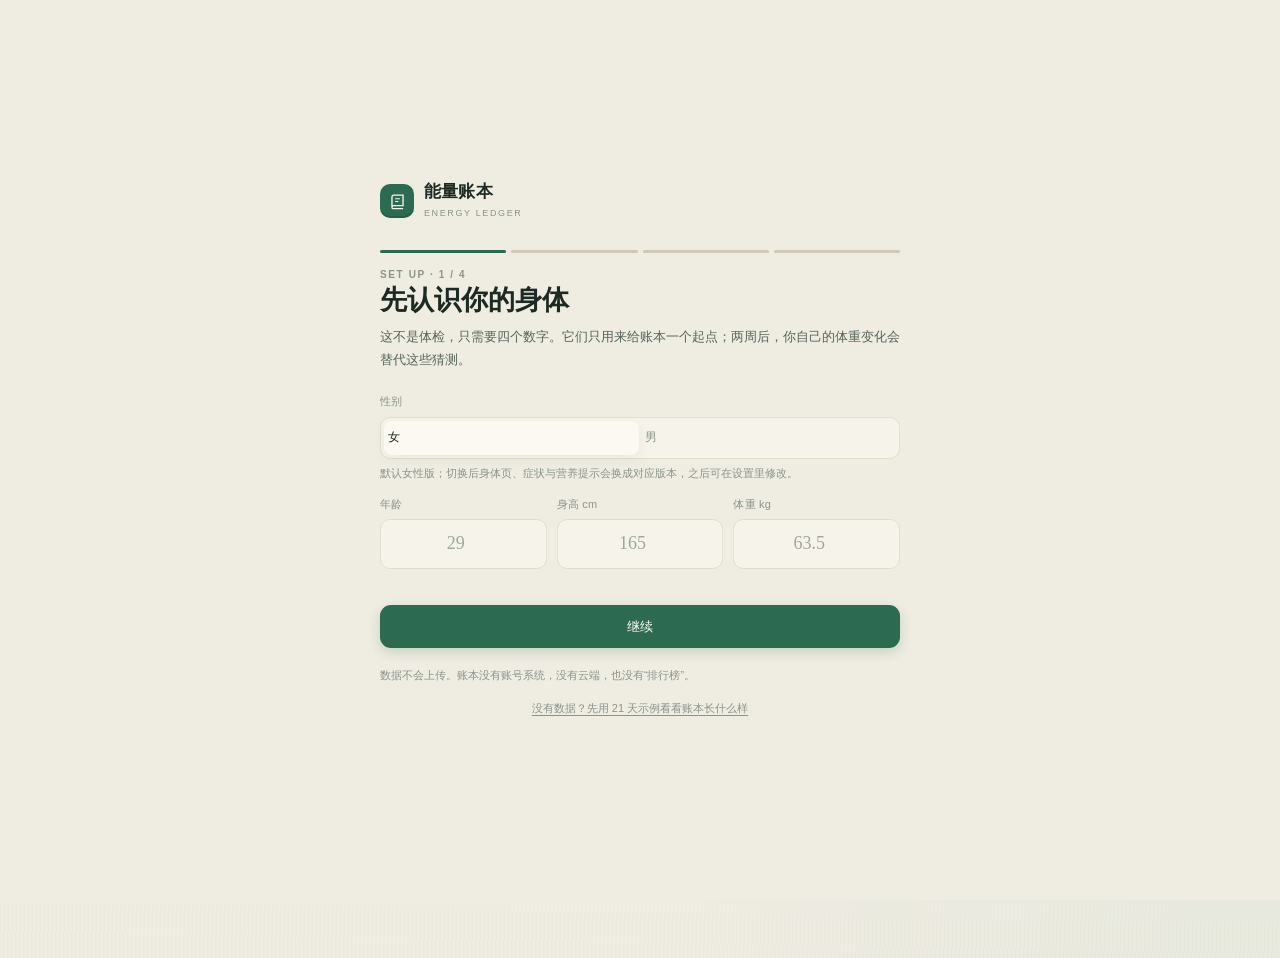
==== energy-ledger-standalone.html @ 2536cfae "Energy Ledger v5.0.3: multi-file deploy with offline SW, precached skin packs" ====
﻿<!DOCTYPE html>
<html lang="zh-CN" data-theme="auto">
<head>
<meta charset="UTF-8">
<meta name="ledger-mode" content="static">
<meta name="ledger-standalone" content="1">
<meta name="viewport" content="width=device-width, initial-scale=1, viewport-fit=cover, interactive-widget=resizes-content">
<meta name="theme-color" content="#EFECE2">
<meta name="description" content="能量账本：一本会自我校准的私人饮食账本。记录更少，知道更多。">
<title>能量账本 · 记录得更少，知道得更多</title>
<link rel="icon" href="data:image/svg+xml,%3Csvg xmlns='http://www.w3.org/2000/svg' viewBox='0 0 32 32'%3E%3Crect width='32' height='32' rx='8' fill='%232F6B4F'/%3E%3Cpath d='M11 8v13.2c0 .9.8 1.5 1.8 1.5H22' fill='none' stroke='%23EFECE2' stroke-width='2'/%3E%3Cpath d='M15 12h5' stroke='%23EFECE2' stroke-width='2'/%3E%3C/svg%3E" type="image/svg+xml">
<style>
/* 能量账本 · 视觉层
   设计语言：纸本账簿。暖纸底、墨绿字、细分割线、衬线数字。
   不追求“数据仪表盘”的科技感，而是让人愿意每天打开一次。 */

:root {
  --paper: #EFECE2;
  --paper-deep: #E7E3D7;
  --surface: #FBF9F2;
  --surface-2: #F4F1E7;
  --field: #F6F3EA;
  --ink: #1D2A23;
  --ink-2: #55645A;
  --ink-3: #8A948B;
  --line: #E2DDCE;
  --line-2: #CFC8B5;
  --green: #2C6B51;
  --green-deep: #204E3C;
  --green-soft: #E4EDE4;
  --green-line: #BCD3C2;
  --amber: #B1773B;
  --amber-soft: #F6EBDD;
  --red: #A64A3C;
  --red-soft: #F5E3DE;
  --shadow: 0 14px 40px rgba(35, 52, 42, .08);
  --rail: rgba(251, 249, 242, .55);
  --shadow-sm: 0 4px 14px rgba(35, 52, 42, .05);
  --serif: "Iowan Old Style", "Palatino Linotype", Palatino, Georgia, "Songti SC", "Noto Serif SC", serif;
  --sans: -apple-system, BlinkMacSystemFont, "Segoe UI", "PingFang SC", "Microsoft YaHei", "Hiragino Sans GB", sans-serif;
  --radius: 18px;
  --ease: cubic-bezier(.22, .61, .36, 1);
}

[data-theme="dark"] {
  --paper: #121714;
  --paper-deep: #0D1210;
  --surface: #191F1B;
  --surface-2: #202720;
  --field: #232A24;
  --ink: #ECE8DB;
  --ink-2: #A9B4A9;
  --ink-3: #78857C;
  --line: #2C352E;
  --line-2: #3B463D;
  --green: #7FB79A;
  --green-deep: #A6D2BA;
  --green-soft: #22322A;
  --green-line: #3C5B4A;
  --amber: #D6A36B;
  --amber-soft: #33291F;
  --red: #D98878;
  --red-soft: #35241F;
  --shadow: 0 18px 46px rgba(0, 0, 0, .34);
  --shadow-sm: 0 4px 14px rgba(0, 0, 0, .22);
  --rail: rgba(25, 31, 27, .55);
}

* { box-sizing: border-box; margin: 0; padding: 0; }
html { -webkit-text-size-adjust: 100%; }
body {
  min-height: 100vh;
  font-family: var(--sans);
  font-size: 14.5px;
  line-height: 1.62;
  color: var(--ink);
  background:
    radial-gradient(1100px 520px at 52% -8%, rgba(255, 253, 245, .9), transparent 70%),
    radial-gradient(900px 700px at 100% 100%, rgba(214, 226, 214, .35), transparent 65%),
    var(--paper);
  -webkit-font-smoothing: antialiased;
  text-rendering: optimizeLegibility;
}
[data-theme="dark"] body {
  background:
    radial-gradient(900px 500px at 50% -10%, rgba(58, 80, 66, .22), transparent 70%),
    radial-gradient(700px 600px at 100% 100%, rgba(40, 58, 47, .28), transparent 65%),
    var(--paper);
}

button, input, select, textarea { font: inherit; color: inherit; }
button { cursor: pointer; background: none; border: 0; text-align: inherit; }
a { color: inherit; }
img { display: block; max-width: 100%; }
::selection { background: var(--green-soft); }

.serif, .num, .balance-num, .stat-value, .big-num { font-family: var(--serif); font-variant-numeric: tabular-nums lining-nums; }

/* ---------- 布局 ---------- */
#app { min-height: 100vh; }
.app-shell { display: flex; justify-content: center; align-items: flex-start; min-height: 100vh; }

.rail {
  display: none;
  position: sticky; top: 0;
  width: 232px; height: 100vh; flex-shrink: 0;
  padding: 30px 22px 26px;
  border-right: 1px solid var(--line);
  background: var(--rail);
  backdrop-filter: blur(10px);
  flex-direction: column;
  z-index: 20;
}
[data-theme="dark"] .rail { background: var(--rail); }

.rail-brand { display: flex; align-items: center; gap: 11px; padding: 0 4px 26px; }
.mark {
  width: 34px; height: 34px; border-radius: 10px; flex-shrink: 0;
  background: var(--green); color: #F7F5EC;
  display: grid; place-items: center;
  box-shadow: inset 0 -2px 0 rgba(0, 0, 0, .12);
}
.mark svg { width: 19px; height: 19px; }
.brand-name { font-family: var(--serif); font-size: 17px; letter-spacing: .01em; font-weight: 600; line-height: 1.2; }
.brand-en { font-size: 9px; letter-spacing: .18em; color: var(--ink-3); margin-top: 3px; }

.rail-nav { display: flex; flex-direction: column; gap: 2px; }
.rail-nav button {
  display: flex; align-items: center; gap: 11px;
  padding: 11px 12px; border-radius: 11px;
  color: var(--ink-2); font-size: 14px;
  transition: background .18s, color .18s;
}
.rail-nav button:hover { background: var(--surface-2); color: var(--ink); }
.rail-nav button.on { background: var(--green-soft); color: var(--green-deep); font-weight: 600; }
.rail-nav .idx { font-family: var(--serif); font-size: 10.5px; color: var(--ink-3); width: 18px; }
.rail-nav button.on .idx { color: var(--green); }
.rail-nav button i { margin-left: auto; width: 5px; height: 5px; border-radius: 50%; background: var(--green); opacity: 0; }
.rail-nav button.on i { opacity: 1; }

.rail-foot { margin-top: auto; padding-top: 22px; }
.rail-streak {
  border: 1px solid var(--line); border-radius: 13px;
  padding: 13px 14px; background: var(--surface);
}
.rail-streak .k { font-size: 10px; letter-spacing: .12em; color: var(--ink-3); }
.rail-streak .v { font-family: var(--serif); font-size: 25px; line-height: 1.2; margin-top: 3px; color: var(--green-deep); }
.rail-streak .v small { font-family: var(--sans); font-size: 11px; color: var(--ink-3); font-weight: 400; }
.rail-note { font-size: 10.5px; color: var(--ink-3); line-height: 1.7; margin-top: 14px; padding: 0 4px; }

.app-main { width: 100%; max-width: 680px; padding: 0 0 90px; }

.mobile-top {
  position: sticky; top: 0; z-index: 30;
  display: flex; align-items: center; justify-content: space-between;
  padding: 14px 20px 10px;
  background: linear-gradient(to bottom, var(--paper) 62%, rgba(239, 236, 226, 0));
}
[data-theme="dark"] .mobile-top { background: linear-gradient(to bottom, var(--paper) 62%, rgba(18, 23, 20, 0)); }
.mobile-top .brand { display: flex; align-items: center; gap: 9px; }
.mobile-top .mark { width: 28px; height: 28px; border-radius: 8px; }
.mobile-top .brand-name { font-size: 15px; }
.mobile-top .date { font-size: 11.5px; color: var(--ink-3); text-align: right; line-height: 1.35; }
.mobile-top .date b { display: block; color: var(--ink-2); font-weight: 500; font-size: 12.5px; }

.page { padding: 2px 20px 10px; }
@media (min-width: 1024px) {
  .app-shell { justify-content: center; }
  .rail { display: flex; position: sticky; height: 100vh; }
  .app-main { padding-top: 30px; max-width: 720px; }
  .mobile-top { display: none; }
  .page { padding: 0 34px 30px; }
  .tabbar { display: none !important; }
  body { padding-bottom: 40px; }
}

/* ---------- 通用文字 ---------- */
.eyebrow { font-size: 10px; letter-spacing: .16em; text-transform: uppercase; color: var(--ink-3); font-weight: 600; }
.kicker { font-size: 11px; letter-spacing: .08em; color: var(--ink-3); }
.muted { color: var(--ink-2); }
.faint { color: var(--ink-3); }
.small { font-size: 12px; }
.tiny { font-size: 10.5px; }
.strong { font-weight: 600; }
.green { color: var(--green); }
.amber { color: var(--amber); }
.red { color: var(--red); }
.nowrap { white-space: nowrap; }
.line { height: 1px; background: var(--line); border: 0; }
.spacer { flex: 1; }
.row { display: flex; align-items: center; gap: 10px; }
.row-between { display: flex; align-items: center; justify-content: space-between; gap: 12px; }
.stack { display: flex; flex-direction: column; gap: 12px; }

h1.page-title { font-family: var(--serif); font-size: 30px; font-weight: 600; letter-spacing: -.01em; line-height: 1.25; }
.page-sub { font-size: 12.5px; color: var(--ink-3); margin-top: 5px; }
.page-head { display: flex; align-items: flex-end; justify-content: space-between; gap: 16px; margin: 8px 0 22px; }

/* ---------- 卡片与区块 ---------- */
.card {
  background: var(--surface);
  border: 1px solid var(--line);
  border-radius: var(--radius);
  padding: 20px 22px;
  box-shadow: var(--shadow-sm);
}
.card-flat { background: transparent; border: 1px solid var(--line); box-shadow: none; }
.card-tight { padding: 15px 18px; }
.section { margin-top: 24px; }
.section-head { display: flex; align-items: baseline; justify-content: space-between; gap: 12px; margin-bottom: 12px; }
.section-head h2 { font-family: var(--serif); font-size: 17px; font-weight: 600; letter-spacing: .01em; }
.section-head .act { font-size: 12px; color: var(--green); cursor: pointer; white-space: nowrap; }
.section-head .act:hover { text-decoration: underline; text-underline-offset: 3px; }

/* ---------- 首页：余额 ---------- */
.hero {
  position: relative;
  background: var(--surface);
  border: 1px solid var(--line);
  border-radius: 22px;
  padding: 24px 24px 20px;
  box-shadow: var(--shadow);
  overflow: hidden;
}
.hero::before {
  content: "";
  position: absolute; inset: 0;
  background:
    repeating-linear-gradient(to bottom, transparent 0 47px, var(--line) 47px 48px);
  opacity: .28; pointer-events: none;
}
.hero::after {
  content: "";
  position: absolute; left: 0; top: 0; bottom: 0; width: 4px;
  background: linear-gradient(var(--green), var(--green-line));
}
.hero > * { position: relative; }
.hero-top { display: flex; align-items: center; justify-content: space-between; gap: 12px; }
.hero-date { font-family: var(--serif); font-size: 14px; color: var(--ink-2); }
.hero-date b { font-weight: 600; color: var(--ink); }
.hero-streak {
  display: inline-flex; align-items: center; gap: 6px;
  font-size: 11px; color: var(--green-deep);
  background: var(--green-soft); border: 1px solid var(--green-line);
  padding: 4px 10px; border-radius: 20px; white-space: nowrap;
}
.hero-streak svg { width: 12px; height: 12px; }

.balance { margin-top: 16px; display: flex; align-items: baseline; gap: 8px; }
.balance-num { font-size: 64px; font-weight: 500; line-height: .98; letter-spacing: -.035em; color: var(--ink); }
.balance-num.neg { color: var(--red); }
.balance-unit { font-size: 13px; color: var(--ink-3); letter-spacing: .04em; }
.bal-cap { margin-top: 8px; font-size: 12.5px; color: var(--ink-2); }
.bal-cap b { color: var(--ink); font-weight: 600; }
.bal-cap .range { color: var(--ink-3); }

.meter { margin: 18px 0 0; height: 10px; border-radius: 6px; background: var(--surface-2); position: relative; overflow: visible; }
.meter-band {
  position: absolute; top: 0; bottom: 0; border-radius: 6px;
  background: repeating-linear-gradient(135deg, var(--line-2) 0 3px, transparent 3px 7px);
  opacity: .55;
}
.meter-fill {
  position: absolute; left: 0; top: 0; bottom: 0; border-radius: 6px;
  background: var(--green); transition: width .7s var(--ease);
}
.meter-fill.warn { background: linear-gradient(90deg, var(--amber), var(--red)); }
.meter-tick { position: absolute; top: -5px; bottom: -5px; width: 1.5px; background: var(--ink-3); opacity: .8; }
.meter-legend { display: flex; justify-content: space-between; margin-top: 7px; font-size: 10px; color: var(--ink-3); }

.hero-stats { display: flex; gap: 0; margin-top: 18px; border-top: 1px solid var(--line); padding-top: 14px; }
.hs-item { flex: 1; }
.hs-item + .hs-item { border-left: 1px solid var(--line); padding-left: 15px; }
.hs-item .n { font-family: var(--serif); font-size: 20px; line-height: 1.2; }
.hs-item .n small { font-family: var(--sans); font-size: 10px; color: var(--ink-3); margin-left: 2px; }
.hs-item .l { font-size: 10.5px; color: var(--ink-3); margin-top: 2px; }
.hs-item .n.amber { color: var(--amber); }
.hs-item .n.green { color: var(--green); }

.hero-note {
  margin-top: 14px; font-size: 10.5px; color: var(--ink-3); line-height: 1.7;
  display: flex; align-items: flex-start; gap: 7px;
}
.hero-note svg { width: 12px; height: 12px; flex-shrink: 0; margin-top: 2px; }

/* ---------- 宏量 ---------- */
.macro-card { padding: 16px 22px; }
.macro-grid { display: grid; grid-template-columns: repeat(3, 1fr); gap: 0; }
.macro { padding-right: 14px; }
.macro + .macro { border-left: 1px solid var(--line); padding-left: 16px; }
.macro .top { display: flex; align-items: baseline; justify-content: space-between; }
.macro .name { font-size: 11px; color: var(--ink-3); }
.macro .val { font-family: var(--serif); font-size: 17px; }
.macro .val small { font-family: var(--sans); font-size: 10px; color: var(--ink-3); }
.macro-bar { height: 3px; background: var(--surface-2); border-radius: 2px; margin-top: 8px; overflow: hidden; }
.macro-bar span { display: block; height: 100%; border-radius: 2px; background: var(--green); transition: width .6s var(--ease); }
.macro-bar span.amber { background: var(--amber); }
.macro-bar span.blue { background: #5C8398; }

/* ---------- 代谢校准 ---------- */
.calib { display: flex; align-items: flex-start; gap: 18px; }
.calib-left { flex: 1; min-width: 0; }
.calib-val { font-family: var(--serif); font-size: 26px; line-height: 1.15; }
.calib-val small { font-size: 11px; color: var(--ink-3); font-family: var(--sans); letter-spacing: .02em; }
.calib-sub { font-size: 11.5px; color: var(--ink-3); margin-top: 4px; }
.calib-bar { height: 4px; background: var(--surface-2); border-radius: 3px; margin-top: 12px; overflow: hidden; }
.calib-bar span { display: block; height: 100%; background: linear-gradient(90deg, var(--green-line), var(--green)); border-radius: 3px; transition: width .8s var(--ease); }
.calib-right { width: 88px; flex-shrink: 0; text-align: right; }
.calib-ring { width: 78px; height: 78px; margin-left: auto; }
.calib-pct { font-family: var(--serif); font-size: 15px; margin-top: -54px; text-align: center; }
.calib-pct small { font-size: 9px; display: block; color: var(--ink-3); font-family: var(--sans); }

/* ---------- 下一餐 ---------- */
.next-head { display: flex; align-items: flex-start; justify-content: space-between; gap: 12px; }
.next-badge { font-size: 10px; letter-spacing: .1em; color: var(--green); background: var(--green-soft); border: 1px solid var(--green-line); border-radius: 20px; padding: 3px 9px; white-space: nowrap; }
.next-list { margin-top: 14px; }
.nb-row { display: flex; align-items: baseline; gap: 8px; padding: 9px 0; border-bottom: 1px dotted var(--line-2); }
.nb-row:last-child { border-bottom: 0; }
.nb-name { font-size: 13.5px; }
.nb-cat { font-size: 9.5px; color: var(--ink-3); border: 1px solid var(--line); border-radius: 4px; padding: 1px 4px; }
.nb-dots { flex: 1; border-bottom: 1px dotted var(--line-2); transform: translateY(-4px); min-width: 12px; }
.nb-grams { font-size: 11.5px; color: var(--ink-2); font-variant-numeric: tabular-nums; }
.nb-kcal { font-family: var(--serif); font-size: 14px; width: 62px; text-align: right; }
.nb-total { display: flex; align-items: baseline; justify-content: space-between; margin-top: 12px; padding-top: 11px; border-top: 1px solid var(--line); }
.nb-total .k { font-size: 11.5px; color: var(--ink-3); }
.nb-total .v { font-family: var(--serif); font-size: 20px; }
.next-actions { display: flex; gap: 9px; margin-top: 15px; }

/* ---------- 今日流水 ---------- */
.timeline { margin-top: 4px; }
.tl-row { display: flex; align-items: center; gap: 12px; padding: 11px 0; border-bottom: 1px solid var(--line); }
.tl-row:last-child { border-bottom: 0; padding-bottom: 2px; }
.tl-time { font-family: var(--serif); font-size: 11.5px; color: var(--ink-3); width: 46px; flex-shrink: 0; }
.tl-dot { width: 7px; height: 7px; border-radius: 50%; background: var(--green); flex-shrink: 0; }
.tl-dot.empty { background: transparent; border: 1px solid var(--line-2); }
.tl-main { flex: 1; min-width: 0; }
.tl-main .t { font-size: 13px; }
.tl-main .s { font-size: 10.5px; color: var(--ink-3); margin-top: 1px; }
.tl-kcal { font-family: var(--serif); font-size: 15px; white-space: nowrap; }
.tl-kcal.faint { font-family: var(--sans); font-size: 11px; }
.stamp { font-size: 9px; color: var(--green); border: 1px solid var(--green-line); border-radius: 4px; padding: 1px 5px; transform: rotate(-2deg); letter-spacing: .05em; }

/* ---------- 账本 ---------- */
.day-nav { display: flex; align-items: center; justify-content: space-between; gap: 10px; }
.day-nav .center { text-align: center; }
.day-nav .d { font-family: var(--serif); font-size: 22px; line-height: 1.2; }
.day-nav .s { font-size: 11px; color: var(--ink-3); margin-top: 2px; }
.arrow-btn { width: 36px; height: 36px; border-radius: 50%; border: 1px solid var(--line); display: grid; place-items: center; color: var(--ink-2); background: var(--surface); transition: .18s; }
.arrow-btn:hover { border-color: var(--line-2); background: var(--surface-2); color: var(--ink); }
.arrow-btn:disabled { opacity: .35; cursor: default; }
.arrow-btn svg { width: 15px; height: 15px; }

.day-summary { display: flex; gap: 0; margin-top: 18px; padding-top: 16px; border-top: 1px solid var(--line); }
.ds-item { flex: 1; }
.ds-item + .ds-item { border-left: 1px solid var(--line); padding-left: 16px; }
.ds-item .v { font-family: var(--serif); font-size: 21px; line-height: 1.2; }
.ds-item .v small { font-size: 10px; font-family: var(--sans); color: var(--ink-3); }
.ds-item .k { font-size: 10.5px; color: var(--ink-3); }

.heat-strip { display: flex; gap: 5px; margin-top: 16px; }
.heat-cell { flex: 1; min-width: 0; text-align: center; }
.heat-cell .sq { height: 26px; border-radius: 5px; background: var(--surface-2); border: 1px solid transparent; position: relative; overflow: hidden; }
.heat-cell .sq span { position: absolute; left: 0; right: 0; bottom: 0; background: var(--green-line); }
.heat-cell .sq.over span { background: var(--amber); }
.heat-cell .sq.today { border-color: var(--green); }
.heat-cell .lb { font-size: 8.5px; color: var(--ink-3); margin-top: 3px; }

.ledger-tools { display: flex; gap: 8px; flex-wrap: wrap; margin-top: 16px; }
.tool-btn { display: inline-flex; align-items: center; gap: 6px; font-size: 11.5px; color: var(--ink-2); border: 1px solid var(--line); border-radius: 20px; padding: 6px 12px; background: var(--surface); transition: .16s; }
.tool-btn:hover { border-color: var(--line-2); color: var(--ink); background: var(--surface-2); }
.tool-btn svg { width: 13px; height: 13px; }

.meal-block { margin-top: 18px; }
.meal-head { display: flex; align-items: center; gap: 9px; padding-bottom: 8px; border-bottom: 1px solid var(--line); }
.meal-head .name { font-family: var(--serif); font-size: 15px; }
.meal-head .k { font-size: 10.5px; color: var(--ink-3); }
.meal-head .kcal { font-family: var(--serif); font-size: 15px; margin-left: auto; }
.meal-head .add { width: 24px; height: 24px; border-radius: 50%; border: 1px solid var(--line); display: grid; place-items: center; color: var(--ink-2); flex-shrink: 0; }
.meal-head .add:hover { background: var(--green-soft); color: var(--green); border-color: var(--green-line); }
.meal-head .add svg { width: 12px; height: 12px; }
.meal-head .repeat {
  height: 26px; padding: 0 8px; border-radius: 13px; border: 1px solid var(--line);
  font-size: 10.5px; color: var(--ink-2); background: var(--surface-2); flex-shrink: 0;
}
.meal-head .repeat:hover { color: var(--green); border-color: var(--green-line); background: var(--green-soft); }
.entry { display: flex; align-items: center; gap: 8px; padding: 9px 0 9px 2px; border-bottom: 1px dotted var(--line); font-size: 13px; }
.entry:last-child { border-bottom: 0; }
.entry .n { flex-shrink: 0; max-width: 58%; }
.entry .badge { flex-shrink: 0; }
.entry .p { font-size: 10px; color: var(--ink-3); flex-shrink: 0; }
.entry .dots { flex: 1; border-bottom: 1px dotted var(--line-2); transform: translateY(-4px); min-width: 8px; }
.entry .k { font-family: var(--serif); font-size: 14px; flex-shrink: 0; }
.entry .more { color: var(--ink-3); width: 18px; display: grid; place-items: center; flex-shrink: 0; }
.entry .more svg { width: 12px; height: 12px; }
.empty-meal { padding: 12px 2px; font-size: 11.5px; color: var(--ink-3); border-bottom: 1px dotted var(--line); }
.empty-meal:last-child { border-bottom: 0; }

.entry-actions { display: flex; gap: 6px; }
.icon-mini { width: 26px; height: 26px; border-radius: 7px; display: grid; place-items: center; color: var(--ink-3); border: 1px solid transparent; }
.icon-mini:hover { background: var(--surface-2); color: var(--ink); border-color: var(--line); }
.icon-mini.danger:hover { color: var(--red); background: var(--red-soft); border-color: transparent; }
.icon-mini svg { width: 13px; height: 13px; }

.badge { font-size: 9px; line-height: 1.6; padding: 0 4px; border-radius: 3px; border: 1px solid var(--line); color: var(--ink-3); white-space: nowrap; }
.badge.high { color: var(--green); border-color: var(--green-line); background: var(--green-soft); }
.badge.med { color: var(--amber); border-color: #E3CBAF; background: var(--amber-soft); }
.badge.low { color: var(--red); border-color: #DDBDB5; background: var(--red-soft); }

.day-note { margin-top: 16px; display: flex; align-items: center; justify-content: space-between; gap: 12px; font-size: 11.5px; color: var(--ink-3); }
.balance-line { display: flex; align-items: baseline; justify-content: space-between; margin-top: 14px; padding-top: 12px; border-top: 1px solid var(--line); }
.balance-line .k { font-size: 11.5px; color: var(--ink-3); }
.balance-line .v { font-family: var(--serif); font-size: 18px; }

/* ---------- 趋势 ---------- */
.range-tabs { display: inline-flex; padding: 3px; background: var(--surface-2); border-radius: 10px; border: 1px solid var(--line); }
.range-tabs button { font-size: 11.5px; padding: 5px 12px; border-radius: 8px; color: var(--ink-3); }
.range-tabs button.on { background: var(--surface); color: var(--ink); box-shadow: var(--shadow-sm); font-weight: 500; }

.chart-card { padding: 18px 18px 10px; }
.chart-head { display: flex; align-items: flex-start; justify-content: space-between; gap: 10px; margin-bottom: 6px; }
.chart-title { font-family: var(--serif); font-size: 16px; }
.chart-sub { font-size: 10.5px; color: var(--ink-3); margin-top: 3px; }
.chart-legend { display: flex; flex-wrap: wrap; gap: 12px; font-size: 10px; color: var(--ink-3); padding: 2px 2px 8px; }
.legend-item { display: inline-flex; align-items: center; gap: 5px; }
.legend-swatch { width: 13px; height: 3px; border-radius: 2px; }
.legend-swatch.line { background: var(--green); }
.legend-swatch.bar { background: var(--green-line); }
.legend-swatch.dash { background: repeating-linear-gradient(90deg, var(--amber) 0 3px, transparent 3px 6px); }
.chart-wrap { width: 100%; position: relative; }
.chart-wrap svg { width: 100%; height: auto; display: block; overflow: visible; }
.chart-empty { padding: 36px 10px; text-align: center; color: var(--ink-3); font-size: 12px; }

.forecast { display: flex; gap: 18px; margin-top: 6px; padding: 14px 2px 4px; border-top: 1px solid var(--line); }
.fc-item { flex: 1; }
.fc-item .k { font-size: 10px; color: var(--ink-3); letter-spacing: .04em; }
.fc-item .v { font-family: var(--serif); font-size: 19px; line-height: 1.25; margin-top: 2px; }
.fc-item .v small { font-family: var(--sans); font-size: 10px; color: var(--ink-3); }
.fc-item + .fc-item { border-left: 1px solid var(--line); padding-left: 16px; }

.stat-tiles { display: grid; grid-template-columns: repeat(3, 1fr); border: 1px solid var(--line); border-radius: 13px; overflow: hidden; margin-bottom: 18px; background: var(--surface); }
.stat-tile { padding: 14px 14px 12px; }
.stat-tile + .stat-tile { border-left: 1px solid var(--line); }
.stat-tile .v { font-family: var(--serif); font-size: 22px; line-height: 1.2; }
.stat-tile .v small { font-size: 9.5px; font-family: var(--sans); color: var(--ink-3); }
.stat-tile .k { font-size: 10px; color: var(--ink-3); margin-top: 3px; }

.narrative p { font-size: 13px; line-height: 1.85; color: var(--ink-2); margin-bottom: 11px; }
.narrative p:last-child { margin-bottom: 0; }
.narrative b { color: var(--ink); font-weight: 600; }
.review-sign { margin-top: 14px; padding-top: 12px; border-top: 1px dashed var(--line-2); display: flex; align-items: center; justify-content: space-between; font-size: 10px; color: var(--ink-3); }
.review-sign .seal { font-family: var(--serif); color: var(--green); border: 1px solid var(--green-line); border-radius: 3px; padding: 2px 7px; transform: rotate(-2deg); letter-spacing: .1em; }

.pattern-list { display: flex; flex-direction: column; gap: 12px; }
.pattern-row .top { display: flex; align-items: baseline; justify-content: space-between; font-size: 12px; }
.pattern-row .top .v { font-family: var(--serif); font-size: 13px; color: var(--ink-2); }
.pattern-track { height: 6px; border-radius: 3px; background: var(--surface-2); margin-top: 5px; display: flex; overflow: hidden; }
.pattern-track span { display: block; height: 100%; }
.pattern-track .a { background: var(--green); }
.pattern-track .b { background: var(--green-line); }

.idea { padding: 14px 16px; border: 1px dashed var(--line-2); border-radius: 12px; background: var(--surface-2); font-size: 12px; line-height: 1.8; color: var(--ink-2); }
.idea b { color: var(--ink); }

/* ---------- 设置 ---------- */
.setting-group { background: var(--surface); border: 1px solid var(--line); border-radius: 16px; overflow: hidden; margin-top: 18px; }
.setting-group .gh { padding: 15px 18px 12px; border-bottom: 1px solid var(--line); }
.setting-group .gh .t { font-family: var(--serif); font-size: 15px; }
.setting-group .gh .s { font-size: 10.5px; color: var(--ink-3); margin-top: 2px; }
.setting-row { display: flex; align-items: center; justify-content: space-between; gap: 14px; padding: 14px 18px; border-bottom: 1px solid var(--line); }
.setting-row:last-child { border-bottom: 0; }
.setting-row .l .t { font-size: 13px; }
.setting-row .l .s { font-size: 10.5px; color: var(--ink-3); margin-top: 2px; line-height: 1.6; }
.setting-row .r { display: flex; align-items: center; gap: 8px; color: var(--ink-2); font-size: 12px; flex-shrink: 0; }
.setting-row .r svg { width: 13px; height: 13px; }
.setting-row.danger .l .t { color: var(--red); }

.profile-brief { display: flex; align-items: center; gap: 16px; }
.avatar { width: 52px; height: 52px; border-radius: 50%; display: grid; place-items: center; background: var(--green-soft); color: var(--green-deep); border: 1px solid var(--green-line); font-family: var(--serif); font-size: 19px; flex-shrink: 0; }
.profile-brief .name { font-family: var(--serif); font-size: 18px; }
.profile-brief .meta { font-size: 11.5px; color: var(--ink-3); margin-top: 3px; }

.engine-bars { margin-top: 12px; display: flex; flex-direction: column; gap: 10px; }
.engine-bar .top { display: flex; justify-content: space-between; font-size: 11px; color: var(--ink-2); }
.engine-bar .top b { font-family: var(--serif); font-size: 13px; color: var(--ink); }
.engine-track { height: 7px; background: var(--surface-2); border-radius: 4px; margin-top: 4px; position: relative; overflow: hidden; }
.engine-track span { position: absolute; top: 0; bottom: 0; border-radius: 4px; }
.engine-track .prior { background: var(--line-2); }
.engine-track .final { background: var(--green); }
.engine-track .obs { background: var(--amber); }

/* ---------- 按钮 ---------- */
.btn { display: inline-flex; align-items: center; justify-content: center; gap: 7px; border-radius: 11px; padding: 11px 18px; font-size: 13px; font-weight: 500; transition: transform .15s, background .18s, color .18s, border-color .18s; }
.btn:active { transform: scale(.985); }
.btn svg { width: 14px; height: 14px; }
.btn-primary { background: var(--green); color: #FBFAF1; box-shadow: 0 4px 12px rgba(44, 107, 81, .2); }
.btn-primary:hover { background: var(--green-deep); }
.btn-ghost { border: 1px solid var(--line-2); color: var(--ink-2); background: var(--surface); }
.btn-ghost:hover { background: var(--surface-2); color: var(--ink); }
.btn-quiet { color: var(--ink-3); padding: 8px 10px; }
.btn-quiet:hover { color: var(--ink); background: var(--surface-2); }
.btn-danger { background: var(--red-soft); color: var(--red); border: 1px solid transparent; }
.btn-block { width: 100%; }
.btn-sm { padding: 7px 12px; font-size: 12px; border-radius: 9px; }
.btn[disabled] { opacity: .45; cursor: not-allowed; }

/* ---------- 菜名估算 ---------- */
.dish-launch {
  width: 100%; display: flex; align-items: center; gap: 10px;
  margin: 8px 0 10px; padding: 10px 12px; text-align: left;
  border: 1px solid var(--green-line); background: var(--green-soft); border-radius: 12px;
}
.dl-ic {
  width: 30px; height: 30px; border-radius: 50%; flex-shrink: 0;
  background: var(--surface); color: var(--green-deep); display: grid; place-items: center;
}
.dl-ic svg { width: 15px; height: 15px; }
.dl-t { flex: 1; display: flex; flex-direction: column; gap: 2px; font-size: 11px; color: var(--ink-3); }
.dl-t b { font-size: 12.5px; color: var(--ink); }
.dl-a { font-size: 10.5px; color: var(--green); flex-shrink: 0; }

.dish-size-row { display: flex; align-items: center; gap: 10px; margin-top: 12px; flex-wrap: wrap; }
.dish-size-row .lbl { font-size: 11px; color: var(--ink-3); }
.dish-size-row .seg { flex: 0 0 auto; }
.dish-rice.on { border-color: var(--green); background: var(--green-soft); color: var(--green); }
.dish-rice:disabled { opacity: .55; }

.dish-result { border: 1px solid var(--line); border-radius: 14px; padding: 14px; background: var(--surface-2); }
.dr-head { display: flex; justify-content: space-between; gap: 10px; align-items: flex-start; }
.dr-name { font-family: var(--serif); font-size: 19px; line-height: 1.2; }
.dr-total { display: flex; align-items: baseline; gap: 6px; margin-top: 10px; }
.dr-total .big { font-family: var(--serif); font-size: 32px; color: var(--green-deep); line-height: 1; }
.dr-total .u { font-size: 11px; color: var(--ink-3); }
.dr-macros { font-size: 11px; color: var(--ink-2); margin-top: 3px; }
.dr-control {
  margin-top: 8px; padding: 7px 10px; border-radius: 8px;
  background: var(--amber-soft); color: var(--amber); font-size: 11px; line-height: 1.5;
}
.dish-pick-list { margin-top: 4px; border: 1px solid var(--line); border-radius: 12px; overflow: hidden; }
.dish-pick-row {
  width: 100%; display: flex; align-items: center; gap: 8px;
  padding: 9px 11px; background: var(--surface); border-bottom: 1px solid var(--line);
  text-align: left; font-size: 12px;
}
.dish-pick-row:last-child { border-bottom: 0; }
.dish-pick-row:hover { background: var(--surface-2); }
.dish-pick-row .n { flex: 1; min-width: 0; overflow: hidden; text-overflow: ellipsis; white-space: nowrap; }
.dish-pick-row .c { font-size: 9.5px; color: var(--ink-3); border: 1px solid var(--line); border-radius: 8px; padding: 1px 5px; flex-shrink: 0; }
.dish-pick-row .k { font-size: 10.5px; color: var(--ink-3); flex-shrink: 0; }
.dish-pick-row .a { font-size: 10px; color: var(--green); flex-shrink: 0; }
.dr-comps { margin-top: 10px; border-top: 1px dashed var(--line); padding-top: 5px; }
.dr-row { display: flex; align-items: center; gap: 10px; padding: 5px 0; font-size: 12px; border-bottom: 1px dotted var(--line); }
.dr-row:last-child { border-bottom: 0; }
.dr-row .n { flex: 1; }
.dr-row .g { color: var(--ink-2); min-width: 42px; text-align: right; }
.dr-row .k { color: var(--ink-3); min-width: 62px; text-align: right; }
.dr-note { margin-top: 10px; font-size: 11px; line-height: 1.6; color: var(--ink-3); background: var(--surface); border-radius: 8px; padding: 8px 10px; }
.entry-comps { margin-top: 8px; line-height: 1.7; }

/* ---------- 存储告警 ---------- */
.storage-banner {
  position: fixed; left: 50%; top: 10px; transform: translateX(-50%);
  z-index: 96; width: min(560px, calc(100% - 20px));
  display: flex; align-items: center; gap: 10px;
  padding: 9px 12px; border-radius: 10px;
  background: var(--red-soft); border: 1px solid rgba(160, 60, 45, .3);
  color: var(--red); font-size: 11.5px; line-height: 1.5;
  box-shadow: var(--shadow-sm);
}
.storage-banner span { flex: 1; }

/* ---------- 浮层 ---------- */
.sheet-wrap {
  position: fixed; inset: 0; z-index: 80;
  display: flex; align-items: flex-end; justify-content: center;
  background: rgba(19, 28, 23, .42);
  backdrop-filter: blur(3px);
  padding: 0;
  animation: fadein .18s ease;
}
.sheet {
  width: 100%; max-width: 580px; max-height: 91vh;
  background: var(--surface); border: 1px solid var(--line);
  border-radius: 22px 22px 0 0; box-shadow: 0 -20px 60px rgba(20, 30, 24, .22);
  display: flex; flex-direction: column;
  animation: sheetup .3s var(--ease);
}
@keyframes sheetup { from { transform: translateY(24px); opacity: .6; } to { transform: none; opacity: 1; } }
@keyframes fadein { from { opacity: 0; } to { opacity: 1; } }
.sheet-head { position: sticky; top: 0; z-index: 5; display: flex; align-items: center; justify-content: space-between; gap: 12px; padding: 17px 20px 13px; border-bottom: 1px solid var(--line); background: var(--surface); border-radius: 22px 22px 0 0; }
.sheet-head .t { font-family: var(--serif); font-size: 18px; }
.sheet-head .s { font-size: 10.5px; color: var(--ink-3); margin-top: 1px; }
.sheet-close { width: 32px; height: 32px; border-radius: 50%; display: grid; place-items: center; color: var(--ink-3); background: var(--surface-2); flex-shrink: 0; }
.sheet-close:hover { color: var(--ink); }
.sheet-close svg { width: 14px; height: 14px; }
.sheet-body { padding: 16px 20px 22px; overflow-y: auto; -webkit-overflow-scrolling: touch; flex: 1; min-height: 0; }
.sheet-foot { position: sticky; bottom: 0; padding: 12px 20px calc(14px + env(safe-area-inset-bottom)); border-top: 1px solid var(--line); background: var(--surface); display: flex; gap: 10px; }
.sheet-foot .btn-primary { flex: 1; }
@media (min-width: 720px) {
  .sheet-wrap { align-items: center; padding: 30px; }
  .sheet { border-radius: 20px; max-height: 86vh; animation: fadeup .24s var(--ease); }
  .sheet-head { border-radius: 20px 20px 0 0; }
  @keyframes fadeup { from { transform: translateY(10px); opacity: .5; } to { transform: none; opacity: 1; } }
}

/* ---------- 表单 ---------- */
.field { margin-bottom: 14px; }
.field label { display: block; font-size: 11px; color: var(--ink-3); margin-bottom: 6px; letter-spacing: .02em; }
.input, .select {
  width: 100%; background: var(--field); border: 1px solid var(--line);
  border-radius: 10px; padding: 10px 12px; font-size: 13.5px; outline: none;
  transition: border-color .16s, box-shadow .16s;
}
.input:focus, .select:focus { border-color: var(--green-line); box-shadow: 0 0 0 3px rgba(44, 107, 81, .1); }
.input::placeholder { color: var(--ink-3); opacity: .8; }
.input-num { font-family: var(--serif); font-size: 18px; text-align: center; padding: 9px 8px; }
.form-grid { display: grid; grid-template-columns: 1fr 1fr; gap: 12px; }
.form-grid-3 { display: grid; grid-template-columns: 1fr 1fr 1fr; gap: 10px; }
.select { appearance: none; background-image: linear-gradient(45deg, transparent 50%, var(--ink-3) 50%), linear-gradient(135deg, var(--ink-3) 50%, transparent 50%); background-position: calc(100% - 16px) 50%, calc(100% - 11px) 50%; background-size: 5px 5px; background-repeat: no-repeat; padding-right: 30px; }

.seg { display: flex; background: var(--field); border: 1px solid var(--line); border-radius: 10px; padding: 3px; gap: 2px; }
.seg button { flex: 1; padding: 7px 4px; border-radius: 8px; font-size: 12px; color: var(--ink-3); transition: .16s; white-space: nowrap; }
.seg button.on { background: var(--surface); color: var(--ink); box-shadow: var(--shadow-sm); font-weight: 500; }

.search-box { position: relative; }
.search-box svg { position: absolute; left: 12px; top: 50%; transform: translateY(-50%); width: 15px; height: 15px; color: var(--ink-3); }
.search-box .input { padding-left: 36px; }

/* ---------- 添加食物 ---------- */
.meal-seg { margin-bottom: 14px; }
.search-caption { display: flex; align-items: center; justify-content: space-between; margin: 14px 0 8px; }
.search-caption .k { font-size: 10px; letter-spacing: .1em; color: var(--ink-3); text-transform: uppercase; }
.chip-row { display: flex; flex-wrap: wrap; gap: 6px; }
.chip { font-size: 11.5px; border: 1px solid var(--line); border-radius: 20px; padding: 5px 10px; color: var(--ink-2); background: var(--surface); transition: .15s; }
.chip:hover { border-color: var(--green-line); color: var(--green); background: var(--green-soft); }
.chip .n { color: var(--ink-3); font-size: 10px; margin-left: 3px; }

.pick-list { margin-top: 10px; max-height: 300px; overflow-y: auto; border-top: 1px solid var(--line); }
.pick-row { display: flex; align-items: center; gap: 10px; padding: 10px 2px; border-bottom: 1px solid var(--line); cursor: pointer; transition: background .15s; }
.pick-row:hover { background: var(--surface-2); }
.pick-row .n { font-size: 13px; }
.pick-row .c { font-size: 9.5px; color: var(--ink-3); border: 1px solid var(--line); padding: 0 4px; border-radius: 3px; margin-left: 4px; }
.pick-row .k { margin-left: auto; font-family: var(--serif); font-size: 13.5px; color: var(--ink-2); white-space: nowrap; }
.pick-row .add-i { width: 22px; height: 22px; border-radius: 50%; border: 1px dashed var(--line-2); display: grid; place-items: center; color: var(--ink-3); flex-shrink: 0; }
.pick-row:hover .add-i { color: var(--green); border-color: var(--green); }
.pick-row .add-i svg { width: 11px; height: 11px; }

.cart { margin-top: 18px; border-top: 1px solid var(--line); padding-top: 14px; }
.cart-head { display: flex; align-items: baseline; justify-content: space-between; margin-bottom: 4px; }
.cart-head .t { font-family: var(--serif); font-size: 15px; }
.cart-head .s { font-size: 10.5px; color: var(--ink-3); }
.cart-row { display: flex; align-items: center; gap: 8px; padding: 8px 0; border-bottom: 1px dotted var(--line); }
.cart-row .n { flex: 1; font-size: 12.5px; min-width: 0; }
.cart-row .n small { display: block; color: var(--ink-3); font-size: 9.5px; }
.cart-row .g { width: 54px; text-align: center; padding-left: 4px; padding-right: 4px; }
.cart-row .k { font-family: var(--serif); font-size: 13px; width: 48px; text-align: right; }
.cart-row .x { color: var(--ink-3); width: 26px; min-height: 38px; display: grid; place-items: center; }
.cart-row .x:hover { color: var(--red); }
.cart-row .x svg { width: 13px; height: 13px; }
.step { display: flex; align-items: center; gap: 4px; flex-shrink: 0; }
.step-btn { width: 38px; height: 38px; flex-shrink: 0; border: 1px solid var(--line); border-radius: 9px; background: var(--surface-2); color: var(--ink-2); font-size: 17px; line-height: 1; display: grid; place-items: center; }
.step-btn:hover { border-color: var(--green-line); color: var(--green); }
.step-btn:active { background: var(--green-soft); }
.step .input { text-align: center; }
.form-grid .step .input { width: 92px; }
.cart-empty { font-size: 11.5px; color: var(--ink-3); padding: 12px 0; }
.cart-total { display: flex; align-items: baseline; justify-content: space-between; margin-top: 10px; }
.cart-total .k { font-size: 11px; color: var(--ink-3); }
.cart-total .v { font-family: var(--serif); font-size: 20px; }
.cart-total .v small { font-family: var(--sans); font-size: 10px; color: var(--ink-3); }
.combo-strip { display: flex; gap: 7px; overflow-x: auto; padding: 2px 0 6px; margin-top: 8px; }
.combo-card { flex-shrink: 0; border: 1px solid var(--line); border-radius: 10px; padding: 8px 11px; background: var(--surface); text-align: left; }
.combo-card:hover { border-color: var(--green-line); background: var(--green-soft); }
.combo-card .n { font-size: 11.5px; }
.combo-card .k { font-size: 9.5px; color: var(--ink-3); margin-top: 1px; }

.portion-chips { display: flex; gap: 5px; flex-wrap: wrap; margin-top: 7px; }
.portion-chips button { font-size: 10.5px; border: 1px solid var(--line); border-radius: 6px; padding: 3px 8px; color: var(--ink-2); }
.portion-chips button:hover { border-color: var(--green-line); color: var(--green); }

/* ---------- 运动 ---------- */
.ex-row { display: flex; align-items: center; gap: 10px; padding: 10px 2px; border-bottom: 1px solid var(--line); cursor: pointer; width: 100%; text-align: left; }
.ex-row:hover { background: var(--surface-2); }
.ex-row .n { font-size: 13px; }
.ex-row .m { font-size: 9.5px; color: var(--ink-3); margin-left: 5px; }
.ex-row .k { margin-left: auto; font-family: var(--serif); font-size: 12px; color: var(--ink-3); }
.ex-calc { margin-top: 16px; padding: 14px; background: var(--surface-2); border-radius: 12px; border: 1px solid var(--line); }
.ex-calc .v { font-family: var(--serif); font-size: 26px; }
.ex-calc .v small { font-size: 10px; color: var(--ink-3); font-family: var(--sans); }
.ex-calc .note { font-size: 10.5px; color: var(--ink-3); line-height: 1.7; margin-top: 4px; }
.ex-list-today { margin-top: 14px; }
.ex-item { display: flex; align-items: center; gap: 8px; padding: 8px 0; border-bottom: 1px dotted var(--line); font-size: 12px; }
.ex-item .k { margin-left: auto; font-family: var(--serif); font-size: 13px; }
.ex-item .x { color: var(--ink-3); }
.ex-item .x svg { width: 11px; height: 11px; }

/* ---------- 体重 ---------- */
.weight-big { text-align: center; padding: 8px 0 4px; }
.weight-big .n { font-family: var(--serif); font-size: 54px; line-height: 1; letter-spacing: -.02em; }
.weight-big .n small { font-family: var(--sans); font-size: 13px; color: var(--ink-3); margin-left: 4px; }
.weight-big .s { font-size: 11px; color: var(--ink-3); margin-top: 7px; }
.weight-stepper { display: flex; align-items: center; justify-content: center; gap: 10px; margin-top: 10px; }
.weight-stepper button { width: 34px; height: 34px; border-radius: 50%; border: 1px solid var(--line); display: grid; place-items: center; color: var(--ink-2); }
.weight-stepper button:hover { background: var(--surface-2); }
.weight-stepper input { width: 90px; text-align: center; font-family: var(--serif); font-size: 20px; background: var(--field); border: 1px solid var(--line); border-radius: 10px; padding: 7px; }
.weight-trend { margin-top: 16px; display: flex; gap: 14px; padding-top: 14px; border-top: 1px solid var(--line); }
.weight-trend .i { flex: 1; }
.weight-trend .i .k { font-size: 10px; color: var(--ink-3); }
.weight-trend .i .v { font-family: var(--serif); font-size: 18px; margin-top: 2px; }

/* ---------- 引导 ---------- */
.onboard-wrap { position: fixed; inset: 0; z-index: 100; background: var(--paper); display: flex; align-items: flex-start; justify-content: center; padding: 32px 24px; overflow-y: auto; }
.onboard { width: 100%; max-width: 520px; margin: auto; }
.ob-brand { display: flex; align-items: center; gap: 10px; margin-bottom: 30px; }
.ob-dots { display: flex; gap: 5px; margin-bottom: 14px; }
.ob-dots span { height: 3px; border-radius: 2px; background: var(--line-2); flex: 1; transition: background .3s; }
.ob-dots span.on { background: var(--green); }
.ob-step { animation: fadein .24s ease; }
.ob-title { font-family: var(--serif); font-size: 27px; line-height: 1.3; margin-bottom: 8px; }
.ob-sub { font-size: 12.5px; color: var(--ink-2); line-height: 1.8; margin-bottom: 22px; }
.ob-note { margin-top: 18px; font-size: 10.5px; color: var(--ink-3); line-height: 1.75; }
.ob-goal { display: grid; grid-template-columns: repeat(3, 1fr); gap: 8px; }
.goal-card { border: 1px solid var(--line); border-radius: 12px; padding: 12px; background: var(--surface); text-align: left; transition: .16s; }
.goal-card.on { border-color: var(--green); background: var(--green-soft); }
.goal-card .t { font-family: var(--serif); font-size: 15px; }
.goal-card .s { font-size: 10px; color: var(--ink-3); margin-top: 3px; line-height: 1.5; }
.result-box { border: 1px solid var(--line); border-radius: 14px; background: var(--surface); padding: 18px; }
.result-grid { display: grid; grid-template-columns: 1fr 1fr; gap: 16px; }
.result-item .k { font-size: 10px; color: var(--ink-3); }
.result-item .v { font-family: var(--serif); font-size: 25px; margin-top: 2px; }
.result-item .v small { font-size: 10px; font-family: var(--sans); color: var(--ink-3); }
.result-note { margin-top: 16px; padding-top: 13px; border-top: 1px solid var(--line); font-size: 10.5px; color: var(--ink-3); line-height: 1.8; }
.ob-actions { display: flex; gap: 9px; margin-top: 22px; }
.ob-actions .btn-primary { flex: 1; }
.demo-link { display: block; margin: 16px auto 0; font-size: 11px; color: var(--ink-3); text-decoration: underline; text-underline-offset: 3px; }

/* ---------- 杂项 ---------- */
.toast {
  position: fixed; left: 50%; bottom: 88px; transform: translate(-50%, 8px);
  background: var(--ink); color: var(--paper);
  padding: 9px 16px; border-radius: 20px; font-size: 12px; z-index: 120;
  opacity: 0; pointer-events: none; transition: .25s var(--ease);
  max-width: 80vw; text-align: center; box-shadow: 0 10px 30px rgba(0, 0, 0, .2);
}
.toast.show { opacity: 1; transform: translate(-50%, 0); }

.tabbar {
  position: fixed; left: 0; right: 0; bottom: 0; z-index: 40;
  display: flex; justify-content: space-around;
  background: rgba(251, 249, 242, .93); backdrop-filter: blur(14px);
  border-top: 1px solid var(--line);
  padding: 8px 6px calc(8px + env(safe-area-inset-bottom));
}
[data-theme="dark"] .tabbar { background: rgba(25, 31, 27, .94); }
.tabbar button { display: flex; flex-direction: column; align-items: center; gap: 2px; font-size: 9.5px; color: var(--ink-3); padding: 3px 8px; border-radius: 9px; }
.tabbar button svg { width: 19px; height: 19px; }
.tabbar button.on { color: var(--green); }
.tabbar button.on svg { stroke-width: 1.9; }

.disclaimer { margin: 26px 2px 0; font-size: 9.5px; color: var(--ink-3); line-height: 1.8; text-align: center; }
.disclaimer.small { margin-top: 16px; }

/* ============ v3.0 身体 / 周期 / 温和模式 ============ */
.cycle-line {
  display: inline-flex; align-items: center; gap: 4px;
  margin-top: 10px; padding: 4px 9px; border-radius: 20px;
  font-size: 10.5px; color: #EAF3EC; background: rgba(255,255,255,.11);
  border: 1px solid rgba(255,255,255,.14); cursor: pointer;
}
.gentle-word { font-family: var(--serif); font-size: 38px !important; letter-spacing: .04em; line-height: 1.15; }
[data-gentle="1"] .macro .val,
[data-gentle="1"] .entry .k,
[data-gentle="1"] .tl-kcal,
[data-gentle="1"] .ds-item .v,
[data-gentle="1"] .nb-kcal,
[data-gentle="1"] .cart-total,
[data-gentle="1"] .stat-tile .v,
[data-gentle="1"] .hs-item .n {
  filter: blur(6px); transition: filter .18s ease;
}
[data-gentle="1"] .macro .val:hover,
[data-gentle="1"] .entry .k:hover,
[data-gentle="1"] .tl-kcal:hover,
[data-gentle="1"] .ds-item .v:hover,
[data-gentle="1"] .nb-kcal:hover,
[data-gentle="1"] .cart-total:hover,
[data-gentle="1"] .stat-tile .v:hover,
[data-gentle="1"] .hs-item .n:hover,
[data-gentle="1"] .macro .val:active,
[data-gentle="1"] .entry .k:active,
[data-gentle="1"] .ds-item .v:active { filter: none; }

.body-card-title { font-family: var(--serif); font-size: 16px; color: var(--ink); letter-spacing: -.01em; }
.body-empty { font-size: 11.5px; color: var(--ink-3); line-height: 1.7; }
.body-note { font-size: 9.5px; color: var(--ink-3); line-height: 1.8; margin-top: 10px; border-top: 1px dashed var(--line); padding-top: 10px; }
.cycle-main { display: flex; justify-content: space-between; align-items: flex-start; gap: 12px; }
.cycle-phase-label { font-family: var(--serif); font-size: 27px; letter-spacing: -.02em; color: var(--ink); line-height: 1.2; }
.cycle-phase-label span { font-family: var(--sans); font-size: 10.5px; color: var(--ink-3); margin-left: 8px; letter-spacing: 0; }
.cycle-meta { font-size: 10.5px; color: var(--ink-3); margin-top: 5px; }
.cycle-day { text-align: right; padding-top: 2px; }
.cycle-day .n { font-family: var(--serif); font-size: 30px; color: var(--green); line-height: 1; }
.cycle-day .l { font-size: 9.5px; color: var(--ink-3); margin-top: 3px; }
.phase-track { display: flex; gap: 4px; margin-top: 18px; }
.phase-seg { flex: 1; opacity: .5; }
.phase-seg span { display: block; height: 5px; border-radius: 3px; }
.phase-seg b { display: block; font-size: 9px; font-weight: 500; color: var(--ink-3); text-align: center; margin-top: 5px; }
.phase-seg.on { opacity: 1; }
.phase-seg.on b { color: var(--ink); }
.cycle-actions { display: flex; gap: 8px; margin-top: 14px; flex-wrap: wrap; }
.checkin-summary { display: flex; gap: 8px; margin-top: 12px; }
.checkin-summary > div { flex: 1; background: var(--surface-2); border-radius: 10px; padding: 8px 11px; display: flex; justify-content: space-between; align-items: center; }
.checkin-summary span { font-size: 10px; color: var(--ink-3); }
.checkin-summary b { font-family: var(--serif); font-size: 18px; color: var(--ink); font-weight: 400; }
.checkin-recent { margin-top: 14px; border-top: 1px dashed var(--line); padding-top: 10px; display: grid; gap: 7px; }
.checkin-row { display: grid; grid-template-columns: 44px 1fr auto; gap: 8px; align-items: center; font-size: 10.5px; color: var(--ink-2); }
.checkin-row .d { color: var(--ink-3); }
.checkin-row .s { color: var(--ink-3); font-size: 9.5px; text-align: right; }
.measure-grid { display: grid; grid-template-columns: repeat(3, 1fr); gap: 8px; margin-top: 14px; }
.measure-item { background: var(--surface-2); border-radius: 10px; padding: 10px 11px; }
.measure-item .k { font-size: 9.5px; color: var(--ink-3); }
.measure-item .v { font-family: var(--serif); font-size: 22px; color: var(--ink); line-height: 1.3; }
.measure-item .v small { font-family: var(--sans); font-size: 9px; color: var(--ink-3); margin-left: 2px; }
.measure-item .delta { font-size: 9px; color: var(--ink-3); min-height: 12px; }
.nutrient-list { display: grid; gap: 12px; margin-top: 14px; }
.nutrient-row .top { display: flex; justify-content: space-between; align-items: baseline; font-size: 11px; color: var(--ink-2); }
.nutrient-row .top .v { font-family: var(--serif); font-size: 16px; color: var(--ink); }
.nutrient-row .top .v small { font-family: var(--sans); font-size: 9px; color: var(--ink-3); }
.nutrient-bar { height: 5px; background: var(--line); border-radius: 4px; margin: 5px 0 3px; overflow: hidden; }
.nutrient-bar span { display: block; height: 100%; background: var(--green); border-radius: 4px; }
.supp-row { display: flex; justify-content: space-between; align-items: center; gap: 8px; padding: 8px 0; border-bottom: 1px solid var(--line); font-size: 11px; }
.supp-row .icon-mini { flex: none; }
.range-row { display: flex; align-items: center; gap: 12px; padding: 12px 0; border-bottom: 1px solid var(--line); }
.range-label { width: 58px; flex: none; }
.range-label span { font-size: 12px; color: var(--ink); }
.range-label small { display: block; font-size: 8.5px; color: var(--ink-3); margin-top: 2px; line-height: 1.4; }
.range-row input[type="range"] { flex: 1; accent-color: var(--green); height: 20px; }
.range-val { width: 20px; flex: none; text-align: right; font-family: var(--serif); font-size: 18px; color: var(--green); }
.symptom-chips .chip.on { background: var(--green-soft); border-color: var(--line-2); color: var(--green); }
.pref-list { display: grid; gap: 8px; }
.pref-row { display: flex; justify-content: space-between; align-items: center; gap: 12px; text-align: left; padding: 12px; border: 1px solid var(--line); border-radius: 10px; background: var(--surface); width: 100%; }
.pref-row .t { display: block; font-size: 12px; color: var(--ink); }
.pref-row .s { display: block; font-size: 9.5px; color: var(--ink-3); margin-top: 2px; line-height: 1.5; }
.pref-row .switch { width: 36px; height: 20px; border-radius: 20px; background: var(--line-2); position: relative; flex: none; transition: .18s; }
.pref-row .switch i { position: absolute; left: 2px; top: 2px; width: 16px; height: 16px; border-radius: 50%; background: var(--surface); transition: .18s; box-shadow: 0 1px 2px rgba(0,0,0,.12); }
.pref-row.on .switch { background: var(--green); }
.pref-row.on .switch i { left: 18px; }
.cycle-strip { display: flex; gap: 2px; height: 5px; margin: 12px 0 0; }
.cycle-strip span { flex: 1; border-radius: 2px; opacity: .72; }
.cycle-legend { display: flex; justify-content: flex-end; gap: 10px; font-size: 8.5px; margin-top: 6px; }
.report-overlay { position: fixed; inset: 0; z-index: 85; display: flex; flex-direction: column; gap: 8px; padding: 10px calc(10px + env(safe-area-inset-right)) calc(10px + env(safe-area-inset-bottom)) calc(10px + env(safe-area-inset-left)); background: rgba(18, 24, 20, .62); backdrop-filter: blur(6px); }
.report-bar { display: flex; align-items: center; gap: 10px; background: var(--surface); border: 1px solid var(--line); border-radius: 10px; padding: 8px 10px; }
.report-bar-title { flex: 1; font-family: var(--serif); font-size: 13px; color: var(--ink); white-space: nowrap; overflow: hidden; text-overflow: ellipsis; }
.report-bar-actions { display: flex; align-items: center; gap: 6px; }
.report-frame { width: 100%; flex: 1; border: 0; border-radius: 10px; background: #fff; }
@media (max-width: 420px) {
  .report-bar-title { display: none; }
  .report-bar-actions { width: 100%; justify-content: flex-end; }
}
@media (max-width: 420px) {
  .form-grid-3 { grid-template-columns: 1fr 1fr; }
  .cycle-phase-label { font-size: 23px; }
  .cycle-day .n { font-size: 26px; }
  .checkin-summary > div { padding: 7px 9px; }
  .measure-item .v { font-size: 19px; }
}
.empty { text-align: center; padding: 30px 18px; }
.empty .t { font-family: var(--serif); font-size: 15px; color: var(--ink-2); }
.empty .s { font-size: 11.5px; color: var(--ink-3); margin-top: 5px; line-height: 1.7; }
.empty .btn { margin-top: 14px; }

.fade-in { animation: fadein .25s ease; }
.confirm-text { font-size: 13.5px; line-height: 1.8; color: var(--ink-2); }
.confirm-text b { color: var(--ink); }

.sr-only { position: absolute; width: 1px; height: 1px; overflow: hidden; clip: rect(0 0 0 0); }

/* ---------- 补齐：页头与快捷区 ---------- */
.page-head {
  display: flex; align-items: flex-end; justify-content: space-between;
  gap: 14px; flex-wrap: wrap; margin: 6px 0 20px;
}
.page-head .range-tabs { margin-bottom: 2px; }

.quick-card {
  display: grid; grid-template-columns: repeat(5, 1fr);
  background: var(--surface); border: 1px solid var(--line);
  border-radius: var(--radius); margin-top: 12px;
  padding: 8px 6px; box-shadow: var(--shadow-sm);
}
.quick { display: flex; flex-direction: column; align-items: center; gap: 7px; padding: 10px 2px; border-radius: 12px; transition: background .16s; }
.quick:hover { background: var(--surface-2); }
.q-ic { width: 34px; height: 34px; border-radius: 50%; background: var(--green-soft); color: var(--green-deep); display: grid; place-items: center; }
.q-ic svg { width: 16px; height: 16px; }
.q-t { font-size: 10.5px; color: var(--ink-2); }

/* 今日还差什么 */
.gap-card { margin-top: 12px; padding: 16px 18px; }
.gap-main { display: flex; gap: 12px; align-items: flex-start; }
.gap-ic {
  width: 36px; height: 36px; border-radius: 50%; flex-shrink: 0;
  display: grid; place-items: center; background: var(--green-soft); color: var(--green-deep);
}
.gap-ic svg { width: 16px; height: 16px; }
.gap-done .gap-ic { background: var(--green); color: #fff; }
.gap-over .gap-ic { background: var(--amber-soft); color: var(--amber); }
.gap-title { font-family: var(--serif); font-size: 17px; line-height: 1.25; margin-top: 2px; }
.gap-sub { font-size: 11.5px; color: var(--ink-3); margin-top: 4px; line-height: 1.55; }
.gap-act { margin-top: 12px; display: flex; }
.gap-act .btn { width: 100%; }
.gap-foot {
  display: flex; align-items: center; gap: 6px; margin-top: 11px; padding-top: 10px;
  border-top: 1px dashed var(--line); font-size: 11px; color: var(--ink-3);
}
.gap-foot svg { width: 12px; height: 12px; color: var(--amber); flex-shrink: 0; }
.gap-foot b { color: var(--green); }

/* ---------- 智能工具 ---------- */
.tools-card { margin-top: 12px; padding: 15px 18px; }
.tool-grid { display: grid; grid-template-columns: repeat(2, 1fr); gap: 8px; margin-top: 10px; }
.tool-tile {
  display: flex; align-items: center; gap: 8px; padding: 9px 10px; text-align: left;
  border: 1px solid var(--line); border-radius: 10px; background: var(--surface);
}
.tool-tile:hover { background: var(--surface-2); }
.t-ic { width: 28px; height: 28px; border-radius: 50%; background: var(--green-soft); color: var(--green-deep); display: grid; place-items: center; flex-shrink: 0; }
.t-ic svg { width: 14px; height: 14px; }
.t-t { flex: 1; display: flex; flex-direction: column; gap: 1px; min-width: 0; }
.t-t b { font-size: 11.5px; }
.t-t em { font-size: 9.5px; color: var(--ink-3); font-style: normal; overflow: hidden; text-overflow: ellipsis; white-space: nowrap; }
.t-a { font-size: 10px; color: var(--ink-3); }

/* ---------- 一日三餐 / 配餐 ---------- */
.planner-hero, .plan-hero { padding: 14px 16px; border: 1px solid var(--line); border-radius: 13px; background: var(--surface-2); }
.planner-big, .plan-big { font-family: var(--serif); font-size: 36px; line-height: 1.1; margin-top: 2px; }
.plan-big small, .planner-big small { font-size: 12px; color: var(--ink-3); }
.plan-macros { font-size: 11px; color: var(--ink-2); margin-top: 3px; }
.plan-hero .ph-row { display: flex; justify-content: space-between; font-size: 12px; color: var(--ink-2); }
.plan-meal { margin-top: 10px; padding: 12px 14px; border: 1px solid var(--line); border-radius: 12px; background: var(--surface); }
.pm-head { display: flex; align-items: center; gap: 8px; }
.pm-name { font-size: 13px; font-weight: 600; flex: 1; }
.pm-k { font-size: 10px; color: var(--ink-3); }
.pm-items { margin-top: 6px; }
.pm-row { display: flex; align-items: center; gap: 9px; padding: 4px 0; font-size: 11.5px; border-bottom: 1px dotted var(--line); }
.pm-row:last-child { border-bottom: 0; }
.pm-row .n { flex: 1; min-width: 0; overflow: hidden; text-overflow: ellipsis; white-space: nowrap; }
.pm-row .g { color: var(--ink-3); font-size: 10px; }
.pm-row .k { color: var(--ink-2); font-size: 10.5px; min-width: 54px; text-align: right; }
.planner-styles { display: grid; grid-template-columns: repeat(4, 1fr); gap: 6px; margin: 10px 0; }
.planner-styles button { padding: 7px 2px; border: 1px solid var(--line); border-radius: 9px; background: var(--surface); font-size: 10.5px; color: var(--ink-2); }
.planner-styles button.on { border-color: var(--green); background: var(--green-soft); color: var(--green-deep); }
.combo-card { margin-top: 10px; padding: 12px 14px; border: 1px solid var(--line); border-radius: 12px; background: var(--surface); }
.combo-head { display: flex; justify-content: space-between; gap: 8px; align-items: flex-start; }
.combo-name { font-size: 12.5px; font-weight: 600; }
.combo-items { margin-top: 6px; }
.combo-foot { display: flex; align-items: center; justify-content: space-between; gap: 8px; margin-top: 8px; padding-top: 8px; border-top: 1px dashed var(--line); }
.combo-foot span { font-size: 9.5px; color: var(--ink-3); }

/* ---------- 外卖 / 聚餐 ---------- */
.dine-total { font-family: var(--serif); font-size: 34px; line-height: 1.1; }
.dine-total small { font-size: 11px; color: var(--ink-3); }
.dine-burden { font-size: 11px; color: var(--ink-2); margin-top: 3px; }
.dine-warn { margin-top: 10px; padding: 8px 10px; border-radius: 9px; background: var(--amber-soft); color: var(--amber); font-size: 10.5px; line-height: 1.7; }
.dine-swaps { display: flex; flex-wrap: wrap; gap: 6px; margin-top: 12px; }
.dine-swaps button { padding: 6px 9px; border: 1px solid var(--line); border-radius: 9px; background: var(--surface); font-size: 10px; color: var(--ink-2); }

/* ---------- 冰箱 ---------- */
.pantry-picks { display: flex; flex-wrap: wrap; gap: 6px; }
.pantry-picks .chip.on { border-color: var(--green); background: var(--green-soft); color: var(--green); }

/* ---------- 一周复盘 ---------- */
.weekly-grid { display: grid; grid-template-columns: repeat(2, 1fr); gap: 8px; }
.weekly-tile { padding: 11px 12px; border: 1px solid var(--line); border-radius: 11px; background: var(--surface); }
.weekly-tile .k { font-size: 10px; color: var(--ink-3); }
.weekly-tile .v { font-family: var(--serif); font-size: 24px; line-height: 1.2; }
.weekly-tile .v small { font-size: 10px; color: var(--ink-3); margin-left: 2px; }
.weekly-tile .s { font-size: 9.5px; color: var(--ink-3); }
.weekly-control { margin-top: 12px; padding: 12px 14px; border: 1px solid var(--line); border-radius: 11px; }
.weekly-control .row-between { display: flex; justify-content: space-between; font-size: 11.5px; }
.weekly-days { display: flex; gap: 6px; margin-top: 8px; }
.weekly-days .wd { width: 28px; height: 28px; border-radius: 50%; display: grid; place-items: center; font-size: 10px; background: var(--surface-2); color: var(--ink-3); }
.weekly-days .wd.ok { background: var(--green-soft); color: var(--green-deep); }
.weekly-days .wd.warn { background: var(--amber-soft); color: var(--amber); }
.weekly-advice { display: flex; gap: 8px; align-items: flex-start; margin-top: 12px; padding: 10px 12px; border-radius: 10px; background: var(--green-soft); font-size: 11.5px; line-height: 1.6; }
.weekly-advice svg { width: 14px; height: 14px; color: var(--green); flex-shrink: 0; margin-top: 2px; }

/* ---------- 三控日历 ---------- */
.cal-summary { display: flex; gap: 22px; padding: 12px 14px; border: 1px solid var(--line); border-radius: 11px; background: var(--surface-2); }
.cal-summary b { font-family: var(--serif); font-size: 28px; }
.cal-summary small { font-size: 10px; color: var(--ink-3); }
.cal-legend { display: flex; gap: 10px; margin-top: 10px; font-size: 9.5px; color: var(--ink-3); }
.cal-legend span { display: inline-flex; align-items: center; gap: 4px; }
.cal-legend span::before { content: ''; width: 10px; height: 10px; border-radius: 3px; display: inline-block; background: var(--surface-2); }
.cal-legend .good::before { background: var(--green-soft); border: 1px solid var(--green-line); }
.cal-legend .warn::before { background: var(--amber-soft); border: 1px solid var(--amber); }
.cal-legend .bad::before { background: var(--red-soft); border: 1px solid var(--red); }
.cal-week { display: grid; grid-template-columns: repeat(7, 1fr); gap: 5px; margin-top: 12px; font-size: 9.5px; color: var(--ink-3); text-align: center; }
.cal-grid { display: grid; grid-template-columns: repeat(7, 1fr); gap: 5px; margin-top: 4px; }
.cal-cell { min-height: 42px; border-radius: 8px; border: 1px solid var(--line); background: var(--surface); display: flex; flex-direction: column; align-items: center; justify-content: center; gap: 1px; }
.cal-cell .d { font-size: 10px; }
.cal-cell .m { font-size: 7.5px; color: var(--ink-3); }
.cal-cell.good { background: var(--green-soft); border-color: var(--green-line); }
.cal-cell.warn { background: var(--amber-soft); border-color: var(--amber); }
.cal-cell.bad { background: var(--red-soft); border-color: var(--red); }

/* ---------- 一句话快记 ---------- */
.quick-examples { display: flex; flex-wrap: wrap; gap: 6px; }
.quick-examples button { padding: 6px 9px; border: 1px dashed var(--green-line); border-radius: 9px; background: var(--surface); font-size: 10px; color: var(--green-deep); }
.quick-actions-row { margin-top: 8px; display: flex; gap: 8px; }
.quick-total { margin-top: 8px; font-size: 12px; font-weight: 600; }

/* ---------- 代谢实验室 ---------- */
.meta-hero { padding: 14px 16px; border: 1px solid var(--line); border-radius: 13px; background: var(--surface-2); }
.meta-big { font-family: var(--serif); font-size: 38px; line-height: 1.1; }
.meta-big small { font-size: 12px; color: var(--ink-3); }
.meta-rows { margin-top: 12px; border: 1px solid var(--line); border-radius: 11px; overflow: hidden; }
.meta-row { display: flex; justify-content: space-between; gap: 10px; padding: 9px 12px; border-bottom: 1px solid var(--line); font-size: 11.5px; }
.meta-row:last-child { border-bottom: 0; }
.meta-row span { color: var(--ink-3); }

/* ---------- 份量参照 ---------- */
.portion-hint {
  width: 100%; display: flex; align-items: center; gap: 10px; margin-top: 10px;
  padding: 10px 12px; border: 1px dashed var(--green-line); border-radius: 12px;
  background: var(--surface); text-align: left;
}
.ph-ic { width: 30px; height: 30px; border-radius: 50%; background: var(--green-soft); color: var(--green-deep); display: grid; place-items: center; flex-shrink: 0; }
.ph-ic svg { width: 15px; height: 15px; }
.ph-t { flex: 1; display: flex; flex-direction: column; gap: 1px; font-size: 10.5px; color: var(--ink-3); }
.ph-t b { font-size: 12.5px; color: var(--ink); }
.ph-a { font-size: 10.5px; color: var(--green); flex-shrink: 0; }
.portion-tabs { display: grid; grid-template-columns: repeat(3, 1fr); gap: 6px; }
.portion-tabs button { font-size: 11px; padding: 7px 4px; }
.hand-grid { display: grid; grid-template-columns: repeat(2, 1fr); gap: 8px; }
.hand-card { padding: 11px 12px; border: 1px solid var(--line); border-radius: 11px; background: var(--surface); }
.hand-card .h { font-size: 12.5px; font-weight: 600; }
.hand-card .g { font-family: var(--serif); font-size: 18px; color: var(--green-deep); margin-top: 2px; }
.hand-card .s { font-size: 10.5px; color: var(--ink-3); line-height: 1.5; margin-top: 3px; }
.portion-list { border: 1px solid var(--line); border-radius: 11px; overflow: hidden; }
.portion-row {
  width: 100%; display: flex; align-items: center; gap: 8px; padding: 8px 10px;
  border-bottom: 1px solid var(--line); background: var(--surface); text-align: left;
  font-size: 11.5px;
}
.portion-row:last-child { border-bottom: 0; }
.portion-row .n { flex: 1; min-width: 0; overflow: hidden; text-overflow: ellipsis; white-space: nowrap; }
.portion-row .u { color: var(--ink-3); font-size: 10.5px; flex-shrink: 0; }
.portion-row .g { color: var(--green-deep); font-weight: 600; flex-shrink: 0; }
.portion-row .s { font-size: 9.5px; color: var(--ink-3); flex-shrink: 0; }
.portion-row .k { font-size: 10.5px; color: var(--ink-3); flex-shrink: 0; }
.portion-row .a { font-size: 10px; color: var(--green); flex-shrink: 0; }
.portion-row.catalog:hover { background: var(--surface-2); }
.portion-suggest { display: flex; flex-wrap: wrap; align-items: center; gap: 5px; margin-top: 8px; }
.portion-suggest .lbl { font-size: 10.5px; color: var(--ink-3); margin-right: 2px; }
.portion-suggest button {
  padding: 4px 8px; border: 1px solid var(--green-line); border-radius: 12px;
  background: var(--green-soft); color: var(--green-deep); font-size: 10.5px;
}
.portion-link { display: inline-block; margin-top: 8px; font-size: 10.5px; color: var(--green); background: transparent; }

/* ---------- 控糖 / 控油 / 控盐 ---------- */
.control-card { margin-top: 12px; padding: 15px 18px; cursor: pointer; }
.cc-head { display: flex; align-items: flex-start; justify-content: space-between; gap: 10px; }
.cc-title { font-family: var(--serif); font-size: 17px; margin-top: 1px; }
.cc-bars { margin-top: 10px; display: flex; flex-direction: column; gap: 7px; }
.cc-row { display: grid; grid-template-columns: 26px 1fr 92px; align-items: center; gap: 9px; font-size: 11px; }
.cc-row .lbl { color: var(--ink-2); }
.cc-row .v { text-align: right; color: var(--ink-3); font-size: 10.5px; }
.cc-bar { height: 6px; border-radius: 4px; background: var(--surface-2); overflow: hidden; }
.cc-bar i { display: block; height: 100%; border-radius: 4px; }
.cc-bar i.sugar { background: var(--amber); }
.cc-bar i.oil { background: #9a8a4a; }
.cc-bar i.salt { background: var(--red); }
.cc-bar i.over { background: var(--red); }
.cc-note { margin-top: 9px; font-size: 10.5px; color: var(--ink-3); line-height: 1.5; }

.control-tabs { display: grid; grid-template-columns: repeat(3, 1fr); gap: 8px; margin-bottom: 12px; }
.control-tab {
  padding: 9px 6px; border: 1px solid var(--line); border-radius: 10px; background: var(--surface);
  display: flex; flex-direction: column; gap: 2px; align-items: center; font-size: 13px; color: var(--ink-2);
}
.control-tab small { font-size: 9.5px; color: var(--ink-3); }
.control-tab.on.sugar { border-color: var(--amber); background: var(--amber-soft); color: var(--amber); }
.control-tab.on.oil { border-color: #9a8a4a; background: #f4f0df; color: #7d6f35; }
.control-tab.on.salt { border-color: var(--red); background: var(--red-soft); color: var(--red); }
.control-hero {
  padding: 14px 16px; border-radius: 14px; background: var(--surface-2);
  border: 1px solid var(--line);
}
.control-hero.sugar { border-color: rgba(184, 138, 42, .35); }
.control-hero.oil { border-color: rgba(125, 111, 53, .35); }
.control-hero.salt { border-color: rgba(160, 60, 45, .3); }
.ch-top { display: flex; justify-content: space-between; font-size: 11px; color: var(--ink-3); }
.ch-val { font-family: var(--serif); font-size: 40px; line-height: 1.1; margin-top: 3px; }
.ch-val small { font-size: 13px; color: var(--ink-3); margin-left: 2px; }
.ch-val em { font-size: 12px; color: var(--ink-3); font-style: normal; margin-left: 7px; }
.ch-bar { height: 8px; border-radius: 5px; background: var(--surface); border: 1px solid var(--line); overflow: hidden; margin-top: 8px; }
.ch-bar i { display: block; height: 100%; background: var(--amber); }
.control-hero.oil .ch-bar i { background: #9a8a4a; }
.control-hero.salt .ch-bar i { background: var(--red); }
.ch-next { margin-top: 9px; font-size: 11.5px; color: var(--ink-2); line-height: 1.55; }
.section-title-sm { margin: 18px 0 8px; font-size: 11px; color: var(--ink-3); letter-spacing: .08em; }
.ctrl-src { border: 1px solid var(--line); border-radius: 10px; overflow: hidden; }
.ctrl-src-row { display: flex; align-items: center; gap: 9px; padding: 8px 10px; border-bottom: 1px solid var(--line); font-size: 11.5px; }
.ctrl-src-row:last-child { border-bottom: 0; }
.ctrl-src-row .n { flex: 1; min-width: 0; overflow: hidden; text-overflow: ellipsis; white-space: nowrap; }
.ctrl-src-row .g { color: var(--ink-3); font-size: 10px; }
.ctrl-src-row .v { color: var(--red); min-width: 40px; text-align: right; }
.ctrl-radar { border: 1px solid var(--line); border-radius: 10px; overflow: hidden; }
.ctrl-radar-row { width: 100%; display: flex; align-items: center; gap: 9px; padding: 8px 10px; border-bottom: 1px solid var(--line); background: var(--surface); text-align: left; font-size: 11.5px; }
.ctrl-radar-row:last-child { border-bottom: 0; }
.ctrl-radar-row .n { flex: 1; min-width: 0; overflow: hidden; text-overflow: ellipsis; white-space: nowrap; }
.ctrl-radar-row .v { color: var(--amber); font-weight: 600; }
.ctrl-radar-row .a { color: var(--ink-3); font-size: 10px; }
.ctrl-check { display: flex; flex-direction: column; gap: 6px; }
.ctrl-check-row { display: flex; align-items: center; gap: 9px; padding: 8px 10px; border: 1px solid var(--line); border-radius: 9px; background: var(--surface); text-align: left; font-size: 11.5px; color: var(--ink-2); }
.ctrl-check-row .box { width: 18px; height: 18px; border-radius: 5px; border: 1px solid var(--line); display: grid; place-items: center; font-size: 11px; color: var(--green); flex-shrink: 0; }
.ctrl-check-row.on { border-color: var(--green-line); background: var(--green-soft); color: var(--ink); }
.ctrl-check-row.on .box { border-color: var(--green); background: var(--green); color: #fff; }
.ctrl-tips { margin-top: 14px; padding: 10px 12px; border-radius: 10px; background: var(--surface-2); }
.ctrl-tips .tip { font-size: 11px; color: var(--ink-3); line-height: 1.7; }

/* 体重拆解 / 训练容量 */
.decomp-grid { display: grid; grid-template-columns: repeat(3, 1fr); gap: 10px; margin-top: 14px; }
.decomp-item { padding: 10px 12px; border: 1px solid var(--line); border-radius: 12px; background: var(--surface-2); }
.decomp-item .k { font-size: 10.5px; color: var(--ink-3); }
.decomp-item .v { font-family: var(--serif); font-size: 18px; margin-top: 2px; }
.decomp-item .v small { font-size: 10px; color: var(--ink-3); }
.decomp-item .s { font-size: 10px; color: var(--ink-3); margin-top: 3px; line-height: 1.4; }
.decomp-note {
  margin-top: 12px; padding: 9px 12px; border-radius: 10px;
  background: var(--amber-soft); color: var(--amber); font-size: 11.5px; line-height: 1.6;
}
.vol-total { margin-top: 14px; display: flex; align-items: baseline; gap: 6px; }
.vol-total .serif { font-size: 30px; }
.vol-total small { color: var(--ink-3); font-size: 11px; }
.vol-list { margin-top: 10px; border-top: 1px dashed var(--line); }
.vol-row { display: flex; align-items: center; gap: 10px; padding: 7px 0; border-bottom: 1px dotted var(--line); font-size: 12px; }
.vol-row:last-child { border-bottom: 0; }
.vol-row .n { flex: 1; }
.vol-row .v { color: var(--ink-2); }
.vol-row .d { font-size: 10.5px; color: var(--ink-3); min-width: 42px; text-align: right; }
.vol-row .d.up { color: var(--green); }
.vol-row .d.down { color: var(--amber); }

.recent-strip { margin-top: 20px; }
.recent-strip .search-caption { margin-top: 0; }

.tl-row { cursor: pointer; border-radius: 8px; width: 100%; text-align: left; }
.tl-row:hover { background: var(--surface-2); }
.tl-kcal svg { width: 14px; height: 14px; display: inline-block; color: var(--green); vertical-align: -2px; }
.tl-main .t, .tl-main .s { display: block; }

.entry { cursor: pointer; border-radius: 8px; padding-left: 4px; padding-right: 4px; width: 100%; text-align: left; }
.entry:hover { background: var(--surface-2); }
.pick-row { width: 100%; text-align: left; }

/* ---------- 校准块 ---------- */
.calib-right { text-align: right; }
.calib-big { font-family: var(--serif); font-size: 27px; line-height: 1.1; color: var(--green-deep); font-variant-numeric: tabular-nums; }
.calib-small { font-size: 9px; letter-spacing: .1em; color: var(--ink-3); margin-top: 2px; }
.calib-val small { font-size: 10.5px; }

/* ---------- 提示条 ---------- */
.notebox {
  background: var(--surface-2); border: 1px dashed var(--line-2);
  border-radius: 10px; padding: 10px 12px; margin-top: 12px;
  font-size: 10.5px; color: var(--ink-3); line-height: 1.85;
}
.notebox b { color: var(--ink-2); font-weight: 600; }
.notebox .field:last-child { margin-bottom: 0; }

.weight-prompt {
  display: flex; align-items: center; justify-content: space-between; gap: 14px;
  margin-top: 14px; padding: 14px 18px;
  background: var(--amber-soft); border: 1px solid var(--line); border-radius: 14px;
}
.weight-prompt .t { font-size: 12.5px; color: var(--ink); }
.weight-prompt .s { font-size: 10.5px; color: var(--ink-3); margin-top: 2px; line-height: 1.7; }

.inline-ic { width: 10px; height: 10px; display: inline-block; vertical-align: -1px; margin-right: 2px; }
.idea-ic { width: 16px; height: 16px; color: var(--green); flex-shrink: 0; }
.idea { display: flex; gap: 10px; align-items: flex-start; }
.idea b { color: var(--ink); }

/* ---------- 食物库 / 列表 ---------- */
.list-row {
  display: flex; align-items: center; gap: 10px;
  padding: 10px 2px; border-bottom: 1px solid var(--line);
}
.list-row .n { flex: 1; font-size: 12.5px; }
.list-row .n small { display: block; font-size: 9.5px; color: var(--ink-3); margin-top: 1px; }
.list-del { width: 26px; height: 26px; border-radius: 7px; display: grid; place-items: center; color: var(--ink-3); flex-shrink: 0; }
.list-del:hover { color: var(--red); background: var(--red-soft); }
.list-del svg { width: 13px; height: 13px; }

.setting-row { width: 100%; text-align: left; }
.setting-row .l { display: flex; flex-direction: column; min-width: 0; }
.setting-row .l .t { display: block; }
.setting-row .l .s { display: block; }
.setting-row[data-act] { cursor: pointer; }
.setting-row[data-act]:hover { background: var(--surface-2); }

/* ---------- 体重 ---------- */
.weight-big input {
  width: 190px; border: 0; background: transparent; outline: none;
  font-family: var(--serif); font-size: 54px; line-height: 1;
  letter-spacing: -.02em; text-align: center; color: var(--ink);
  font-variant-numeric: tabular-nums; -moz-appearance: textfield;
}
.weight-big input::-webkit-outer-spin-button,
.weight-big input::-webkit-inner-spin-button { -webkit-appearance: none; margin: 0; }
.weight-big input:focus { box-shadow: 0 2px 0 var(--green-line); }

/* ---------- 档案预览 ---------- */
.preview-box {
  margin-top: 16px; padding: 14px 15px;
  background: var(--surface-2); border: 1px solid var(--line); border-radius: 12px;
}

/* ---------- AI 照片 ---------- */
.file-btn {
  display: flex; align-items: center; justify-content: center; gap: 7px;
  border: 1px dashed var(--line-2); border-radius: 10px;
  padding: 11px 10px; font-size: 12px; color: var(--green);
  background: var(--surface-2); cursor: pointer;
}
.file-btn:hover { border-color: var(--green-line); }
.file-btn svg { width: 14px; height: 14px; }
.thumb {
  display: flex; align-items: center; gap: 12px;
  padding: 10px; border: 1px solid var(--line); border-radius: 12px; background: var(--surface-2);
}
.thumb img { width: 66px; height: 66px; object-fit: cover; border-radius: 9px; }
.thumb .t { font-size: 11.5px; }
.thumb .s { font-size: 9.5px; color: var(--ink-3); margin-top: 2px; }

/* ---------- 迷你弹层 ---------- */
.mini-wrap { align-items: center; padding: 24px; z-index: 110; }
.mini-sheet {
  width: min(360px, 92vw); background: var(--surface);
  border: 1px solid var(--line); border-radius: 18px;
  padding: 20px; box-shadow: 0 24px 70px rgba(15, 24, 19, .3);
  animation: fadeup .2s var(--ease);
}
@keyframes fadeup { from { transform: translateY(8px); opacity: .6; } to { transform: none; opacity: 1; } }
.mini-t { font-family: var(--serif); font-size: 18px; }
.mini-b { font-size: 12.5px; line-height: 1.85; color: var(--ink-2); margin: 10px 0 18px; }
.mini-b b { color: var(--ink); }
.mini-a { display: flex; gap: 9px; justify-content: flex-end; }
.mini-a .btn { padding: 9px 16px; font-size: 12.5px; }

/* ---------- 小屏适配 ---------- */
@media (max-width: 460px) {
  .balance-num { font-size: 56px; }
  .page-head { margin-bottom: 16px; }
  .page-head .range-tabs { margin-left: auto; }
  .page-head .range-tabs button { padding: 5px 10px; }
  .quick-card { padding: 6px 2px; }
  .q-ic { width: 31px; height: 31px; }
  .calib { gap: 10px; }
  .calib-big { font-size: 24px; }
  .weight-big input { font-size: 48px; }
  .stat-tile { padding: 12px 10px; }
  .stat-tile .v { font-size: 19px; }
  .setting-row { gap: 10px; }
  .setting-row .r { font-size: 11px; }
  .seg button { font-size: 11px; }
  .setting-row { flex-wrap: wrap; }
  .setting-row .r { width: 100%; justify-content: flex-start; }
  .setting-row .r .seg { width: 100% !important; }
  .setting-row .r .seg button { flex: 1; }
}

@media (prefers-reduced-motion: reduce) {
  *, *::before, *::after { animation-duration: .001ms !important; transition-duration: .001ms !important; }
}

/* ---------- v3.1 · 问账本 ---------- */
.coach-card { margin-top: 12px; }
.coach-entry {
  display: flex; align-items: center; gap: 12px; width: 100%;
  padding: 13px 15px; border-radius: 16px;
  border: 1px solid var(--line);
  background: linear-gradient(180deg, var(--surface), var(--surface-2));
  box-shadow: var(--shadow-sm);
  transition: border-color .2s, transform .2s;
}
.coach-entry:hover { border-color: var(--green-line); transform: translateY(-1px); }
.coach-ic {
  width: 38px; height: 38px; border-radius: 12px; flex-shrink: 0;
  background: var(--green-soft); color: var(--green);
  display: grid; place-items: center;
}
.coach-ic svg { width: 20px; height: 20px; }
.coach-main { flex: 1; display: flex; flex-direction: column; gap: 2px; }
.coach-main .t { font-family: var(--serif); font-size: 15px; font-weight: 600; }
.coach-main .s { color: var(--ink-3); font-size: 12px; line-height: 1.5; }
.coach-go { color: var(--ink-3); flex-shrink: 0; }
.coach-go svg { width: 18px; height: 18px; }

.coach-sheet { display: flex; flex-direction: column; gap: 10px; }
.coach-ctx { display: flex; flex-wrap: wrap; gap: 6px; }
.coach-ctx span {
  font-size: 11.5px; padding: 4px 9px; border-radius: 999px;
  background: var(--surface-2); border: 1px solid var(--line); color: var(--ink-2);
}
.coach-msgs { display: flex; flex-direction: column; gap: 9px; padding: 2px 0; }
.coach-msg {
  max-width: 88%; padding: 10px 13px; border-radius: 14px;
  font-size: 13.5px; line-height: 1.65; white-space: pre-wrap; word-break: break-word;
}
.coach-msg.ai { align-self: flex-start; background: var(--surface-2); border: 1px solid var(--line); border-bottom-left-radius: 5px; }
.coach-msg.user { align-self: flex-end; background: var(--green); color: #F7F5EC; border-bottom-right-radius: 5px; }
.coach-msg.pending { color: var(--ink-3); font-style: italic; }
.coach-empty { padding: 12px 0; color: var(--ink-3); font-size: 12.5px; text-align: center; }
.coach-input { display: flex; gap: 8px; align-items: flex-end; }
.coach-input textarea { flex: 1; resize: none; min-height: 48px; max-height: 110px; }
.coach-send {
  flex-shrink: 0; height: 44px; padding: 0 16px; border-radius: 12px;
  background: var(--green); color: #F7F5EC; font-size: 13px;
}
.coach-send:disabled { opacity: .5; }
.coach-hint { font-size: 11.5px; color: var(--ink-3); line-height: 1.55; margin-top: 8px; }

/* ---------- v3.1 · PIN 锁 ---------- */
.lock-overlay {
  position: fixed; inset: 0; z-index: 130;
  display: grid; place-items: center; padding: 24px;
  background:
    radial-gradient(700px 500px at 50% 18%, rgba(255, 253, 245, .94), transparent 70%),
    var(--paper);
}
[data-theme="dark"] .lock-overlay {
  background:
    radial-gradient(700px 500px at 50% 18%, rgba(26, 33, 29, .96), transparent 70%),
    var(--paper);
}
.lock-box { width: 100%; max-width: 320px; text-align: center; }
.lock-mark {
  width: 52px; height: 52px; border-radius: 16px; margin: 0 auto 14px;
  background: var(--green); color: #F7F5EC;
  display: grid; place-items: center;
  box-shadow: inset 0 -2px 0 rgba(0, 0, 0, .12);
}
.lock-mark svg { width: 24px; height: 24px; }
.lock-title { font-family: var(--serif); font-size: 20px; font-weight: 600; }
.lock-sub { color: var(--ink-3); font-size: 12.5px; margin-top: 5px; line-height: 1.6; }
.lock-input {
  width: 100%; margin-top: 18px; text-align: center;
  letter-spacing: .35em; font-size: 20px; padding: 12px;
  border-radius: 12px; border: 1px solid var(--line-2); background: var(--field);
}
.lock-input:focus { outline: none; border-color: var(--green-line); }
.lock-err { min-height: 18px; font-size: 12px; color: var(--red); margin-top: 6px; }
.lock-box.shake { animation: lock-shake .32s; }
@keyframes lock-shake {
  0%, 100% { transform: translateX(0); }
  25% { transform: translateX(-5px); }
  50% { transform: translateX(5px); }
  75% { transform: translateX(-3px); }
}

/* ---------- v3.1 · 安全护栏 ---------- */
.guard-card { margin-top: 12px; display: flex; flex-direction: column; gap: 8px; }
.guard-item {
  display: flex; align-items: flex-start; gap: 10px;
  padding: 11px 13px; border-radius: 14px;
  border: 1px solid var(--line); background: var(--surface);
  box-shadow: var(--shadow-sm);
}
.guard-item.red { border-color: rgba(166, 74, 60, .35); background: var(--red-soft); }
.guard-item.amber { border-color: rgba(177, 119, 59, .35); background: var(--amber-soft); }
.guard-dot { width: 7px; height: 7px; border-radius: 50%; margin-top: 6px; flex-shrink: 0; background: var(--amber); }
.guard-item.red .guard-dot { background: var(--red); }
.guard-main { flex: 1; display: flex; flex-direction: column; gap: 2px; }
.guard-main .t { font-size: 13px; font-weight: 600; }
.guard-main .s { font-size: 11.5px; color: var(--ink-2); line-height: 1.55; }
.guard-act { flex-shrink: 0; align-self: center; color: var(--green); }
.coach-retry { display: block; margin-top: 6px; font-size: 11.5px; color: var(--green); text-decoration: underline; }

/* ============================================================
   v3.2 · 力量 PR / 菜谱 / 周报 / 可穿戴 / 进度照片
   ============================================================ */
.row-actions { display: flex; gap: 6px; align-items: center; flex-shrink: 0; }
.tiny-value { font-size: 11px !important; line-height: 1.5; }
.recipe-strip { display: grid; grid-template-columns: repeat(auto-fill, minmax(150px, 1fr)); gap: 8px; }
.recipe-card { text-align: left; border: 1px solid var(--line); background: var(--surface-2); border-radius: 12px; padding: 10px 12px; transition: .16s; }
.recipe-card:hover { border-color: var(--green-line); background: var(--green-soft); }
.recipe-card .n { font-size: 13px; font-weight: 600; color: var(--ink); }
.recipe-card .k { font-size: 10.5px; color: var(--ink-3); margin-top: 3px; }
.recipe-card .add { font-size: 10.5px; color: var(--green); margin-top: 7px; }
.shop-teaser { margin-top: 12px; border-top: 1px dashed var(--line); padding-top: 10px; }
.recipe-row { display: flex; align-items: center; gap: 10px; padding: 11px 0; border-bottom: 1px solid var(--line); }
.recipe-row .rm { flex: 1; min-width: 0; }
.recipe-row .n { font-size: 13.5px; font-weight: 600; }
.recipe-row .k { font-size: 10.5px; color: var(--ink-3); margin-top: 2px; line-height: 1.55; }
.recipe-row .ra { display: flex; gap: 6px; align-items: center; flex-shrink: 0; }
.shop-block { margin-top: 16px; padding-top: 14px; border-top: 1px solid var(--line); }
.shop-list { display: flex; flex-direction: column; gap: 6px; margin-top: 10px; }
.shop-row { display: flex; align-items: center; gap: 10px; width: 100%; text-align: left; padding: 10px 12px; border-radius: 10px; border: 1px solid var(--line); background: var(--surface); }
.shop-row.on { background: var(--green-soft); border-color: var(--green-line); }
.shop-row .box { width: 18px; height: 18px; border-radius: 5px; border: 1px solid var(--line-2); display: grid; place-items: center; flex: none; color: var(--green); }
.shop-row.on .box { background: var(--green); border-color: var(--green); color: #fff; }
.shop-row .box svg { width: 11px; height: 11px; }
.shop-row .n { flex: 1; font-size: 13px; }
.shop-row.on .n { text-decoration: line-through; color: var(--ink-3); }
.shop-row .q { font-family: var(--serif); font-size: 15px; color: var(--ink-2); }
.week-entry { display: block; }
.week-actions { display: flex; gap: 6px; }
.week-preview { border: 1px solid var(--line); border-radius: 12px; overflow: hidden; background: var(--surface-2); }
.week-preview img { display: block; width: 100%; height: auto; }
.pr-grid { display: grid; grid-template-columns: 1fr 1fr; gap: 8px; margin-top: 12px; }
.pr-item { border: 1px solid var(--line); border-radius: 11px; background: var(--surface-2); padding: 10px 12px; }
.pr-item .k { font-size: 11px; color: var(--ink-3); }
.pr-item .v { font-family: var(--serif); font-size: 24px; color: var(--green-deep); margin-top: 2px; }
.pr-item .v small { font-size: 11px; color: var(--ink-2); margin-left: 3px; }
.pr-item .s { font-size: 10px; color: var(--ink-3); margin-top: 2px; }
.lift-recent { margin-top: 12px; border-top: 1px dashed var(--line); padding-top: 8px; }
.lift-row { display: flex; align-items: center; gap: 8px; font-size: 11px; padding: 5px 0; color: var(--ink-2); }
.lift-row .d { width: 38px; color: var(--ink-3); flex: none; }
.lift-row .n { flex: 1; color: var(--ink); }
.lift-row .v { font-family: var(--serif); color: var(--ink-2); }
.photo-mini-grid { display: grid; grid-template-columns: repeat(4, 1fr); gap: 6px; margin-top: 12px; }
.photo-thumb { padding: 0; border: 1px solid var(--line); border-radius: 9px; overflow: hidden; background: var(--surface-2); aspect-ratio: 1; }
.photo-thumb img { width: 100%; height: 100%; object-fit: cover; display: block; }
.photo-stats { display: grid; grid-template-columns: 1fr 1fr 1.6fr; gap: 8px; }
.ps-item { border: 1px solid var(--line); border-radius: 11px; background: var(--surface-2); padding: 10px; min-width: 0; }
.ps-item .v { font-family: var(--serif); font-size: 20px; color: var(--green-deep); word-break: break-word; }
.ps-item .k { font-size: 10px; color: var(--ink-3); margin-top: 2px; }
.photo-date { margin-top: 16px; }
.pd-head { display: flex; justify-content: space-between; align-items: baseline; padding-bottom: 6px; border-bottom: 1px solid var(--line); }
.photo-grid { display: grid; grid-template-columns: 1fr 1fr; gap: 10px; margin-top: 10px; }
.photo-cell { position: relative; border: 1px solid var(--line); border-radius: 11px; overflow: hidden; background: var(--surface-2); }
.photo-cell img { display: block; width: 100%; aspect-ratio: 3/4; object-fit: cover; }
.pc-meta { font-size: 9.5px; color: var(--ink-3); padding: 5px 8px; }
.pc-del { position: absolute; top: 6px; right: 6px; background: rgba(251,249,242,.9); border-color: var(--line); }
.import-sum { display: grid; grid-template-columns: repeat(4, 1fr); gap: 8px; }
.is-item { border: 1px solid var(--line); border-radius: 11px; background: var(--surface-2); padding: 10px; text-align: center; }
.is-item .v { font-family: var(--serif); font-size: 19px; color: var(--green-deep); }
.is-item .k { font-size: 9.5px; color: var(--ink-3); margin-top: 2px; }
.import-note { font-size: 11px; color: var(--ink-2); line-height: 1.75; margin: 14px 0 10px; }
.import-list { display: flex; flex-direction: column; gap: 6px; }
.import-row { border: 1px solid var(--line); border-radius: 10px; padding: 9px 11px; background: var(--surface); }
.import-row.conflict { border-color: rgba(177,119,59,.45); background: var(--amber-soft); }
.im-date { font-size: 11.5px; font-weight: 600; }
.im-vals { display: flex; flex-wrap: wrap; gap: 4px 10px; font-size: 10.5px; color: var(--ink-2); margin-top: 3px; }
.im-conf { display: flex; flex-wrap: wrap; gap: 8px; margin-top: 6px; }
.im-conf label { font-size: 10.5px; color: var(--amber); display: flex; gap: 4px; align-items: center; }
.im-conf input { accent-color: var(--amber); }
.preview-line { display: flex; justify-content: space-between; align-items: baseline; margin-bottom: 3px; }
.preview-line b { font-family: var(--serif); font-size: 22px; color: var(--green-deep); }
@media (max-width: 620px) {
  .photo-grid { grid-template-columns: 1fr 1fr; }
  .import-sum { grid-template-columns: 1fr 1fr; }
  .photo-stats { grid-template-columns: 1fr 1fr; }
  .ps-item:last-child { grid-column: span 2; }
  .recipe-row { flex-wrap: wrap; }
  .recipe-row .ra { width: 100%; justify-content: flex-end; }
}

/* ============================================================

/* ============================================================
   v4.0 · 账本质感 / 食物库 / 月度账页
   ============================================================ */

/* ---- 纸面账页 ---- */
.ledger-paper {
  position: relative;
  background:
    linear-gradient(90deg, rgba(178, 152, 108, .045), transparent 14%, transparent 86%, rgba(178, 152, 108, .05)),
    var(--surface);
}
.ledger-paper::before {
  content: "";
  position: absolute; inset: 0;
  background:
    repeating-linear-gradient(to bottom, transparent 0 27px, rgba(39, 61, 48, .055) 27px 28px);
  pointer-events: none;
}
.ledger-paper::after {
  content: "";
  position: absolute; left: 42px; top: 12px; bottom: 12px; width: 1px;
  background: rgba(166, 74, 60, .18);
  pointer-events: none;
}
.ledger-paper > * { position: relative; z-index: 1; }

/* ---- 账页抬头：日期 + 页号 + 印章 ---- */
.ledger-head {
  display: flex; align-items: center; gap: 14px;
  padding-bottom: 12px; margin-bottom: 6px;
  border-bottom: 1px solid var(--line-2);
}
.ledger-date {
  display: grid; grid-template-columns: auto auto; grid-template-rows: auto auto;
  align-items: end; column-gap: 8px; padding-right: 14px;
  border-right: 1px dashed var(--line-2); flex-shrink: 0;
}
.ld-day {
  grid-row: 1 / span 2; font-family: "Kaiti SC", KaiTi, "STKaiti", "Songti SC", serif;
  font-size: 42px; line-height: .9; color: var(--ink); letter-spacing: -1px;
}
.ld-ym { font-family: var(--serif); font-size: 11px; color: var(--ink-3); letter-spacing: .08em; }
.ld-w { font-family: "Kaiti SC", KaiTi, "STKaiti", serif; font-size: 12px; color: var(--ink-2); }
.ledger-id { display: flex; flex-direction: column; gap: 2px; min-width: 0; }
.li-k { font-family: "Kaiti SC", KaiTi, "STKaiti", "Songti SC", serif; font-size: 16px; color: var(--ink); }
.li-s { font-size: 10px; color: var(--ink-3); letter-spacing: .04em; }

.ledger-stamp {
  margin-left: auto; flex-shrink: 0;
  width: 62px; height: 62px; border-radius: 50%;
  display: grid; place-content: center; gap: 0;
  border: 2px solid currentColor;
  box-shadow: inset 0 0 0 3px var(--surface), inset 0 0 0 4px currentColor;
  transform: rotate(-9deg);
  opacity: .82; text-align: center; line-height: 1.1;
  font-family: "Kaiti SC", KaiTi, "STKaiti", serif;
}
.ledger-stamp span { font-size: 20px; letter-spacing: .06em; }
.ledger-stamp em { font-size: 9px; font-style: normal; opacity: .8; letter-spacing: .08em; }
.ledger-stamp.ok { color: var(--green); }
.ledger-stamp.over { color: var(--red); }
[data-theme="dark"] .ledger-stamp { opacity: .9; }

/* ---- 流水列与结余 ---- */
.ledger-cols {
  display: flex; justify-content: space-between;
  padding: 2px 0 6px; margin-bottom: 2px;
  border-bottom: 1px solid var(--line-2);
  font-size: 10px; color: var(--ink-3); letter-spacing: .12em;
}
.ledger-cols span:last-child { text-align: right; }
.balance-line {
  border-top: 1px solid var(--line-2);
  box-shadow: 0 -3px 0 -1px var(--surface), 0 -4px 0 -1px var(--line-2);
  margin-top: 16px;
}
.balance-line .v { font-variant-numeric: tabular-nums; }

/* ---- 食物库搜索结果 ---- */
.pick-row.lib-row {
  display: block; width: 100%; padding: 10px 2px 8px;
  border-bottom: 1px solid var(--line); cursor: default;
}
.pick-row.lib-row:hover { background: transparent; }
.lib-top { display: flex; align-items: center; gap: 8px; }
.lib-top .n { font-size: 13.5px; }
.lib-top .c {
  font-size: 9.5px; color: var(--ink-3);
  border: 1px solid var(--line); padding: 1px 5px; border-radius: 3px;
}
.lib-top .k { margin-left: auto; font-family: var(--serif); font-size: 13.5px; color: var(--ink-2); white-space: nowrap; }
.lib-top .k .tiny { font-family: var(--sans); }
.fav-btn {
  width: 38px; height: 38px; flex-shrink: 0; border: 0; background: transparent;
  color: var(--ink-3); font-size: 17px; cursor: pointer; border-radius: 50%;
}
.fav-btn.on { color: var(--amber); }
.fav-mark { color: var(--amber); font-size: 11px; margin-left: 4px; }
.pick-portions { display: flex; flex-wrap: wrap; gap: 6px; margin-top: 6px; }
.portion-chip {
  min-height: 38px; padding: 6px 12px; border-radius: 8px;
  border: 1px solid var(--line-2); background: var(--surface-2);
  color: var(--ink-2); font-size: 11.5px; cursor: pointer;
  transition: border-color .15s, background .15s, color .15s;
}
.portion-chip:hover { border-color: var(--green); color: var(--green); background: var(--green-soft); }
.lib-cats .chip { min-height: 38px; padding: 6px 12px; }
.lib-source { margin-top: 10px; line-height: 1.6; }

/* ---- 月度入口 ---- */
.month-entry {
  display: flex; align-items: center; gap: 12px; margin-top: 12px;
  padding: 15px 20px; cursor: pointer;
}
.month-entry:hover { border-color: var(--green-line); }
.month-entry .me-left { display: flex; flex-direction: column; gap: 2px; min-width: 0; }
.month-entry .me-k { font-family: "Kaiti SC", KaiTi, "STKaiti", serif; font-size: 16px; }
.month-entry .me-s { font-size: 10.5px; color: var(--ink-3); }
.month-entry .me-go { margin-left: auto; font-size: 11px; color: var(--green); white-space: nowrap; }
.month-entry::after {
  content: ""; width: 26px; height: 34px; flex-shrink: 0;
  border-left: 1px solid var(--line-2); border-right: 1px solid var(--line-2);
  background: repeating-linear-gradient(to bottom, transparent 0 7px, var(--line) 7px 8px);
  opacity: .7;
}

/* ---- 月度账页浮层 ---- */
.month-sheet.flip { animation: ledgerFlip .3s var(--ease); }
@keyframes ledgerFlip {
  from { transform: perspective(900px) rotateY(-9deg); opacity: .4; }
  to { transform: perspective(900px) rotateY(0); opacity: 1; }
}
.month-top { display: flex; align-items: center; gap: 10px; padding: 2px 0 12px; border-bottom: 1px solid var(--line-2); }
.month-arrow {
  width: 44px; height: 44px; border-radius: 50%;
  border: 1px solid var(--line-2); background: var(--surface-2);
  color: var(--ink-2); font-size: 20px; line-height: 1; cursor: pointer;
}
.month-arrow:hover { border-color: var(--green); color: var(--green); }
.month-title { flex: 1; text-align: center; display: flex; flex-direction: column; gap: 2px; }
.month-title b { font-family: "Kaiti SC", KaiTi, "STKaiti", serif; font-size: 20px; font-weight: 500; }
.month-title span { font-size: 10px; color: var(--ink-3); }
.month-sum { display: grid; grid-template-columns: repeat(3, 1fr); margin: 12px 0 6px; }
.month-sum > div { display: flex; flex-direction: column; gap: 1px; }
.month-sum > div + div { border-left: 1px solid var(--line); padding-left: 12px; }
.ms-n { font-family: var(--serif); font-size: 20px; }
.ms-l { font-size: 10px; color: var(--ink-3); }
.month-cal {
  display: grid; grid-template-columns: repeat(7, 1fr); gap: 4px;
  margin-top: 12px; padding-top: 10px; border-top: 1px solid var(--line);
}
.mc-w { text-align: center; font-size: 10px; color: var(--ink-3); padding: 2px 0; }
.mc-cell {
  position: relative; min-height: 42px; border-radius: 8px;
  border: 1px solid var(--line); background: var(--surface-2);
  display: flex; flex-direction: column; align-items: center; justify-content: center;
  font-size: 12px; color: var(--ink-2);
}
.mc-cell.blank { border-color: transparent; background: transparent; }
.mc-cell .mc-d { font-family: var(--serif); }
.mc-cell .mc-dot { width: 5px; height: 5px; border-radius: 50%; margin-top: 2px; background: var(--line-2); }
.mc-cell.good { background: var(--green-soft); border-color: var(--green-line); color: var(--green-deep); }
.mc-cell.good .mc-dot { background: var(--green); }
.mc-cell.over { background: var(--red-soft); border-color: rgba(166, 74, 60, .35); color: var(--red); }
.mc-cell.over .mc-dot { background: var(--red); }
.mc-cell.empty { color: var(--ink-3); }
.month-cats { margin-top: 16px; padding-top: 10px; border-top: 1px solid var(--line); }
.mc-title { font-size: 11px; color: var(--ink-3); letter-spacing: .08em; margin-bottom: 8px; }
.mcat-row { display: flex; align-items: center; gap: 8px; margin-bottom: 6px; font-size: 11px; }
.mcat-n { width: 52px; flex-shrink: 0; color: var(--ink-2); }
.mcat-bar { flex: 1; height: 8px; border-radius: 4px; background: var(--surface-2); overflow: hidden; }
.mcat-bar span { display: block; height: 100%; background: var(--green); opacity: .75; border-radius: 4px; }
.mcat-v { width: 46px; text-align: right; font-family: var(--serif); color: var(--ink-3); }
.month-actions { display: flex; gap: 8px; margin-top: 18px; }
.month-actions .btn { flex: 1; min-height: 42px; }
.month-note { margin-top: 10px; line-height: 1.6; }

/* ---- 离线提示 ---- */
.offline-chip {
  position: fixed; left: 50%; bottom: 18px; transform: translateX(-50%);
  z-index: 90; max-width: 92vw;
  background: var(--ink); color: var(--surface);
  font-size: 11.5px; padding: 9px 14px; border-radius: 20px;
  box-shadow: var(--shadow); white-space: nowrap;
}

/* ---- 暗色纸面 ---- */
[data-theme="dark"] .ledger-paper::before {
  background: repeating-linear-gradient(to bottom, transparent 0 27px, rgba(236, 232, 219, .04) 27px 28px);
}
[data-theme="dark"] .ledger-paper::after { background: rgba(217, 136, 120, .14); }
[data-theme="dark"] .month-entry::after { opacity: .4; }

@media (max-width: 480px) {
  .ledger-paper::after { left: 26px; }
  .hero { padding: 18px 16px 16px; }
  .ld-day { font-size: 34px; }
  .ledger-stamp { width: 52px; height: 52px; }
  .ledger-stamp span { font-size: 17px; }
  .month-sum > div + div { padding-left: 8px; }
  .ms-n { font-size: 17px; }
  .month-cal { gap: 3px; }
  .mc-cell { min-height: 38px; border-radius: 6px; }
  .month-actions { flex-direction: column; }
}

/* ============================================================
   v4.1 · 三餐推荐入口 / 浮层
   ============================================================ */
.reco-entry {
  position: relative; margin-top: 14px; padding: 18px 20px 16px;
  border: 1px solid var(--green-line); border-radius: var(--radius);
  background:
    radial-gradient(120% 90% at 100% 0%, rgba(44, 107, 81, .10), transparent 60%),
    var(--surface);
  box-shadow: var(--shadow-sm);
}
.reco-entry.fresh { border-color: var(--green); box-shadow: 0 10px 28px rgba(44, 107, 81, .12); }
.re-head { display: flex; align-items: center; gap: 8px; }
.re-k { font-family: "Kaiti SC", KaiTi, "STKaiti", serif; font-size: 19px; letter-spacing: .02em; }
.re-tag {
  font-size: 10px; color: var(--green); border: 1px solid var(--green-line);
  background: var(--green-soft); border-radius: 20px; padding: 2px 8px;
}
.re-title { margin-top: 6px; font-size: 15px; font-weight: 600; }
.re-sub { margin-top: 3px; font-size: 11.5px; color: var(--ink-2); }
.re-meta { display: flex; flex-wrap: wrap; gap: 6px; margin-top: 10px; }
.re-meta span {
  font-size: 10.5px; color: var(--ink-2); background: var(--surface-2);
  border: 1px solid var(--line); border-radius: 6px; padding: 3px 8px;
}
.re-actions { display: flex; flex-wrap: wrap; gap: 8px; margin-top: 12px; }
.re-actions .btn { min-height: 40px; }

.perk-row { display: flex; flex-wrap: wrap; gap: 8px; margin-top: 10px; }
.perk-chip {
  display: inline-flex; align-items: center; gap: 6px; min-height: 38px;
  padding: 6px 12px; border-radius: 20px; border: 1px solid var(--line-2);
  background: var(--surface-2); color: var(--ink-2); font-size: 11.5px;
}
.perk-chip svg { width: 14px; height: 14px; }
.perk-chip.hot { border-color: var(--amber); color: var(--amber); background: var(--amber-soft); }
.perk-chip.on { border-color: var(--green); color: var(--green); background: var(--green-soft); }

.reco-hero {
  padding: 12px 14px; border: 1px solid var(--line-2); border-radius: 12px;
  background: var(--surface-2);
}
.rh-row { display: flex; align-items: baseline; justify-content: space-between; gap: 10px; font-size: 12px; padding: 2px 0; }
.rh-k { color: var(--ink-3); }
.rh-v { font-family: var(--serif); font-size: 14px; color: var(--ink); }
.rh-note { margin-top: 6px; font-size: 10.5px; color: var(--ink-3); line-height: 1.5; }

.reco-prefs { display: flex; align-items: center; flex-wrap: wrap; gap: 6px; margin: 12px 0 4px; }
.rp-k { font-size: 10.5px; color: var(--ink-3); letter-spacing: .06em; }
.reco-prefs .chip { min-height: 38px; padding: 6px 12px; }
.chip.on { border-color: var(--green); background: var(--green-soft); color: var(--green-deep); }

.reco-plan {
  margin-top: 12px; padding: 12px 14px; border-radius: 12px;
  border: 1px dashed var(--green-line); background: var(--green-soft);
}
.rp-head { display: flex; align-items: baseline; justify-content: space-between; gap: 8px; font-size: 12.5px; font-weight: 600; }
.rp-head .rp-k { font-family: var(--serif); font-size: 12px; color: var(--green-deep); }
.rp-row { display: grid; grid-template-columns: repeat(3, 1fr); gap: 8px; margin-top: 8px; }
.rp-cell { display: flex; flex-direction: column; gap: 1px; min-width: 0; }
.rp-cell b { font-size: 11px; color: var(--green-deep); }
.rp-cell em {
  font-style: normal; font-size: 10.5px; color: var(--ink-2);
  overflow: hidden; text-overflow: ellipsis; white-space: nowrap;
}
.rp-diff { margin-top: 8px; font-size: 10.5px; color: var(--ink-2); }

.reco-meal { margin-top: 16px; padding-top: 12px; border-top: 1px solid var(--line); }
.rm-head { display: flex; align-items: center; justify-content: space-between; gap: 10px; }
.rm-name { font-family: var(--serif); font-size: 17px; }
.rm-target { font-size: 10.5px; color: var(--ink-3); }
.reco-sets { display: grid; grid-template-columns: 1fr; gap: 10px; margin-top: 10px; }
.reco-set {
  border: 1px solid var(--line); border-radius: 10px; background: var(--surface);
  padding: 10px 12px;
}
.rs-head { display: flex; align-items: baseline; justify-content: space-between; gap: 8px; }
.rs-n { font-size: 11px; color: var(--ink-3); letter-spacing: .06em; }
.rs-k { font-family: var(--serif); font-size: 13px; color: var(--ink); }
.rs-items { display: flex; flex-direction: column; gap: 3px; margin: 8px 0; }
.reco-item { display: flex; align-items: baseline; gap: 6px; font-size: 12px; min-width: 0; }
.reco-item b { font-weight: 500; overflow: hidden; text-overflow: ellipsis; white-space: nowrap; }
.reco-item em { font-style: normal; color: var(--ink-3); font-size: 10.5px; flex-shrink: 0; }
.reco-item i { margin-left: auto; font-style: normal; font-family: var(--serif); color: var(--ink-2); font-size: 11.5px; flex-shrink: 0; }
.rs-foot { display: flex; gap: 8px; }
.rs-foot .btn { flex: 1; min-height: 38px; }

/* ---- 刮卡 ---- */
.scratch-meta { display: flex; align-items: center; justify-content: space-between; gap: 8px; margin-bottom: 10px; }
.scratch-stage {
  position: relative; height: 190px; border-radius: 14px; overflow: hidden;
  border: 1px solid var(--line-2); background: var(--surface-2);
}
.scratch-prize {
  position: absolute; inset: 0; display: flex; flex-direction: column;
  align-items: center; justify-content: center; gap: 6px; text-align: center; padding: 16px;
  background:
    radial-gradient(80% 70% at 50% 0%, rgba(214, 163, 107, .18), transparent 70%),
    var(--surface);
}
.sp-tier {
  font-size: 10.5px; letter-spacing: .18em; padding: 2px 10px;
  border-radius: 20px; border: 1px solid var(--line-2); color: var(--ink-2);
}
.sp-tier.gold { color: #8A6524; border-color: #C9A15A; background: linear-gradient(180deg, #FBEFCB, #F2DDA9); }
.sp-tier.blue { color: #2B5B7A; border-color: #9DBFD2; background: #E6F0F5; }
.sp-name { font-family: var(--serif); font-size: 18px; }
.sp-detail { font-size: 11px; color: var(--ink-2); line-height: 1.55; max-width: 240px; }
.sp-lock { display: flex; flex-direction: column; align-items: center; gap: 8px; color: var(--ink-3); font-size: 12px; }
.sp-lock svg { width: 26px; height: 26px; }
#scratchCanvas {
  position: absolute; inset: 0; width: 100%; height: 100%;
  touch-action: none; cursor: crosshair; z-index: 2;
}
.scratch-progress {
  position: absolute; left: 0; right: 0; bottom: 0; height: 4px;
  background: rgba(0, 0, 0, .06); z-index: 3;
}
.scratch-progress span { display: block; height: 100%; width: 0; background: var(--green); transition: width .12s linear; }
.scratch-hint { margin-top: 8px; font-size: 10.5px; color: var(--ink-3); text-align: center; }
.scratch-tools { display: flex; align-items: center; justify-content: space-between; gap: 8px; margin-top: 10px; flex-wrap: wrap; }
.scratch-actions { display: flex; gap: 8px; margin-top: 14px; }
.scratch-actions .btn { flex: 1; min-height: 42px; }
.scratch-empty { display: flex; flex-direction: column; align-items: center; gap: 10px; padding: 24px 8px; text-align: center; }
.scratch-empty .se-ic svg { width: 34px; height: 34px; color: var(--amber); }
.scratch-empty .se-t { font-family: var(--serif); font-size: 18px; }
.scratch-empty .se-s { font-size: 11.5px; color: var(--ink-3); line-height: 1.6; max-width: 300px; }
.scratch-spark {
  position: absolute; bottom: 30%; width: 6px; height: 6px; border-radius: 50%;
  background: radial-gradient(circle, #FFF3C9, #D6A36B);
  box-shadow: 0 0 8px rgba(214, 163, 107, .9);
  animation: sparkRise 1.5s var(--ease) forwards; pointer-events: none; z-index: 4;
}
@keyframes sparkRise {
  0% { transform: translate(0, 0) scale(.4); opacity: 0; }
  20% { opacity: 1; }
  100% { transform: translate(var(--dx, 0), -110px) scale(1); opacity: 0; }
}
@media (prefers-reduced-motion: reduce) {
  .scratch-spark { display: none; }
  .month-sheet.flip { animation: none; }
}

/* ---- v4.2 刮卡动效（参数：入场 250ms / 普通 400ms / 稀有 300ms / 传说 800ms） ---- */
.scratch-stage.entering { animation: scratchEnter .25s ease-out; }
@keyframes scratchEnter {
  from { transform: translateX(28px); opacity: .55; }
  to { transform: none; opacity: 1; }
}
.scratch-prize {
  background-image:
    repeating-linear-gradient(0deg, rgba(120, 108, 82, .045) 0 1px, transparent 1px 4px),
    radial-gradient(80% 70% at 50% 0%, rgba(214, 163, 107, .18), transparent 70%);
  background-color: var(--surface);
  box-shadow: inset 0 0 0 1px rgba(201, 161, 90, .38);
}
.scratch-stage.revealed.tier-common .scratch-prize { animation: prizeBounce .4s var(--ease); }
@keyframes prizeBounce {
  0% { transform: scale(.94); }
  55% { transform: scale(1.035); }
  100% { transform: scale(1); }
}
.scratch-stage.revealed.tier-common .sp-tier { animation: stampPop .4s var(--ease); }
@keyframes stampPop {
  0% { transform: scale(1.5) rotate(-8deg); opacity: 0; }
  60% { transform: scale(.94) rotate(-3deg); opacity: 1; }
  100% { transform: none; opacity: 1; }
}
.scratch-stage.revealed.tier-rare { animation: rareFlip .3s ease-out; }
@keyframes rareFlip {
  from { transform: perspective(900px) rotateY(78deg); opacity: .5; }
  to { transform: perspective(900px) rotateY(0deg); opacity: 1; }
}
.scratch-stage.revealed.tier-rare::after {
  content: ''; position: absolute; inset: 0; pointer-events: none;
  background: linear-gradient(105deg, transparent 30%, rgba(255, 246, 214, .62) 48%, rgba(201, 161, 90, .38) 52%, transparent 70%);
  transform: translateX(-120%);
  animation: goldSweep .3s ease-out forwards;
}
@keyframes goldSweep { to { transform: translateX(120%); } }
.scratch-stage.revealed.tier-rare .scratch-prize { box-shadow: inset 0 0 0 1px rgba(201, 161, 90, .7); }
.scratch-stage.revealed.tier-legend { animation: legendGlow .8s var(--ease); }
@keyframes legendGlow {
  0% { box-shadow: 0 0 0 0 rgba(255, 235, 180, .85), inset 0 0 0 0 rgba(201, 161, 90, .9); }
  55% { box-shadow: 0 0 34px 10px rgba(255, 235, 180, .35), inset 0 0 26px rgba(201, 161, 90, .5); }
  100% { box-shadow: 0 0 0 0 rgba(255, 235, 180, 0), inset 0 0 0 0 rgba(201, 161, 90, 0); }
}
.scratch-stage.revealed.tier-legend .scratch-prize {
  background-image:
    repeating-linear-gradient(0deg, rgba(201, 161, 90, .08) 0 1px, transparent 1px 4px),
    linear-gradient(160deg, #2A2415, #42371F 55%, #2A2415);
  box-shadow: inset 0 0 0 1px rgba(201, 161, 90, .6), inset 0 3px 10px rgba(0, 0, 0, .5);
}
.scratch-stage.revealed.tier-legend .sp-name {
  color: #F0DCA8; text-shadow: 0 -1px 0 rgba(0, 0, 0, .7), 0 1px 0 rgba(255, 240, 200, .25);
}
.scratch-actions.wait { animation: fadein .45s ease 1s both; }
.scratch-chip {
  position: absolute; width: 5px; height: 5px; border-radius: 50%;
  background: rgba(210, 218, 210, .9); box-shadow: 0 0 6px rgba(190, 200, 190, .8);
  pointer-events: none; z-index: 4;
  animation: chipFade .7s ease-out forwards;
}
@keyframes chipFade {
  0% { transform: translate(0, 0) scale(1); opacity: .9; }
  100% { transform: translate(var(--dx, 0), 26px) scale(.3); opacity: 0; }
}
@media (prefers-reduced-motion: reduce) {
  .scratch-stage.entering,
  .scratch-stage.revealed.tier-common,
  .scratch-stage.revealed.tier-rare,
  .scratch-stage.revealed.tier-legend,
  .scratch-stage.revealed .scratch-prize,
  .scratch-stage.revealed .sp-tier,
  .scratch-stage::after { animation: none !important; }
  .scratch-chip { display: none; }
  .scratch-actions.wait { animation: fadein .3s ease both; }
}
[data-fx="off"] .scratch-stage,
[data-fx="off"] .scratch-stage::after,
[data-fx="off"] .scratch-stage .scratch-prize,
[data-fx="off"] .scratch-stage .sp-tier,
[data-fx="off"] .scratch-spark,
[data-fx="off"] .scratch-chip { animation: none !important; }
[data-fx="off"] .scratch-spark,
[data-fx="off"] .scratch-chip { display: none; }
[data-fx="off"] .scratch-actions.wait { animation: none; opacity: 1; }

/* ---- v4.4 五张连刮 / 券包空态 ---- */
.scratch-actions { flex-wrap: wrap; }
.scratch-actions .btn { flex: 1 1 42%; }
.batch-grid { display: grid; grid-template-columns: repeat(2, minmax(0, 1fr)); gap: 8px; }
.batch-card {
  position: relative; height: 112px; border-radius: 12px; overflow: hidden;
  border: 1px solid var(--line-2); background: var(--surface);
}
.bc-face {
  position: absolute; inset: 0; display: flex; align-items: center; justify-content: center;
  background: radial-gradient(80% 70% at 50% 0%, rgba(214, 163, 107, .16), transparent 70%), var(--surface);
}
.bc-face .sp-lock { gap: 4px; font-size: 10.5px; }
.bc-face .sp-lock svg { width: 18px; height: 18px; }
.batch-canvas {
  position: absolute; inset: 0; width: 100%; height: 100%;
  touch-action: none; cursor: crosshair; z-index: 2;
}
.bc-no { position: absolute; left: 7px; top: 5px; z-index: 3; font-size: 9px; color: var(--ink-3); }
.batch-progress {
  height: 4px; margin-top: 8px; border-radius: 2px; overflow: hidden;
  background: rgba(0, 0, 0, .06);
}
.batch-progress span { display: block; height: 100%; width: 0; background: var(--green); transition: width .12s linear; }
.batch-results { display: flex; flex-direction: column; gap: 6px; }
.br-row {
  display: flex; align-items: flex-start; gap: 8px; padding: 8px 9px;
  border: 1px solid var(--line); border-radius: 10px; background: var(--surface-2);
}
.br-row .hr-main { display: flex; flex-direction: column; min-width: 0; }
.br-row .hr-main b { font-size: 12px; }
.br-row .hr-main em { font-size: 10.5px; color: var(--ink-2); font-style: normal; line-height: 1.5; }
.batch-results.anim .br-row { animation: batchIn .32s var(--ease) both; animation-delay: calc(var(--i) * .09s); }
@keyframes batchIn {
  from { opacity: 0; transform: translateY(8px); }
  to { opacity: 1; transform: none; }
}
.batch-sum {
  margin: 10px 0 2px; padding: 9px 10px; border-radius: 10px;
  border: 1px solid var(--line-2); background: var(--surface-2);
}
.batch-sum b { display: block; font-size: 13px; }
.batch-sum em { font-style: normal; font-size: 10.5px; color: var(--ink-2); }
.ticket-help {
  margin-top: 10px; padding: 10px 11px; border: 1px dashed var(--line-2);
  border-radius: 10px; background: var(--surface-2);
}
.th-head { font-size: 12px; font-weight: 600; margin-bottom: 6px; }
.th-row { display: flex; gap: 8px; font-size: 11px; line-height: 1.6; color: var(--ink-2); margin-bottom: 3px; }
.th-row b { flex: 0 0 46px; color: var(--ink); font-weight: 600; }
.th-row span { min-width: 0; }
.th-actions { display: flex; gap: 8px; margin-top: 8px; }
.th-actions .btn { flex: 1; }
@media (prefers-reduced-motion: reduce) {
  .batch-results.anim .br-row { animation: none !important; }
}
[data-fx="off"] .batch-results.anim .br-row { animation: none !important; }

/* ---- 钱包 ---- */
.wallet-sum { display: grid; grid-template-columns: repeat(3, 1fr); gap: 8px; margin-bottom: 14px; }
.ws-cell { padding: 10px; border: 1px solid var(--line); border-radius: 10px; background: var(--surface-2); }
.ws-n { font-family: var(--serif); font-size: 18px; }
.ws-l { font-size: 10px; color: var(--ink-3); }
.wallet-sec { margin-top: 18px; padding-top: 12px; border-top: 1px solid var(--line); }
.credit-row {
  display: flex; align-items: center; gap: 10px; padding: 10px 0;
  border-bottom: 1px dashed var(--line);
}
.cr-k {
  font-family: var(--serif); font-size: 18px; color: var(--green);
  min-width: 56px; flex-shrink: 0;
}
.cr-k small { font-family: var(--sans); font-size: 9px; margin-left: 2px; color: var(--ink-3); }
.cr-main { display: flex; flex-direction: column; gap: 1px; min-width: 0; flex: 1; }
.cr-main b { font-size: 12px; font-weight: 500; }
.cr-main em { font-style: normal; font-size: 10px; color: var(--ink-3); }
.credit-row .btn { min-height: 38px; flex-shrink: 0; }
.credit-used { margin-top: 8px; font-size: 10.5px; color: var(--ink-3); }
.wallet-empty { font-size: 11.5px; color: var(--ink-3); line-height: 1.6; padding: 6px 0; }
.cheat-box { padding: 12px; border: 1px solid var(--line-2); border-radius: 10px; background: var(--surface-2); }
.cheat-box.on { border-color: var(--amber); background: var(--amber-soft); }
.cb-t { font-size: 11.5px; color: var(--ink-2); line-height: 1.6; margin-bottom: 8px; }
.cheat-line, .credit-line {
  margin: 8px 0 0; padding: 5px 10px; border-radius: 6px; font-size: 10.5px;
  border: 1px dashed var(--amber); color: var(--amber); background: var(--amber-soft);
}
.credit-line { border-color: var(--green-line); color: var(--green); background: var(--green-soft); }
.ledger-stamp.approved {
  color: var(--amber); border-color: var(--amber);
  transform: rotate(-6deg); box-shadow: inset 0 0 0 2px var(--amber-soft);
}

/* ---- 皮肤（刮卡奖励） ---- */
[data-skin-cover="gold"] .month-sheet,
[data-skin-cover="gold"] .ledger-paper {
  box-shadow: 0 0 0 1px rgba(201, 161, 90, .45), 0 18px 46px rgba(120, 88, 38, .14);
}
[data-skin-cover="gold"] .month-sheet { background: linear-gradient(160deg, #FFFBF0, #F6EDD9 55%, #EFE2C4); }
[data-skin-cover="linen"] .ledger-paper,
[data-skin-cover="linen"] .month-sheet {
  background-image: repeating-linear-gradient(90deg, rgba(120, 110, 88, .05) 0 1px, transparent 1px 3px), repeating-linear-gradient(0deg, rgba(120, 110, 88, .05) 0 1px, transparent 1px 3px);
}
[data-skin-stamp="round"] .ledger-stamp { border-radius: 50%; }
[data-skin-stamp="seal"] .ledger-stamp { border-radius: 3px; box-shadow: inset 0 0 0 3px var(--surface), inset 0 0 0 4px currentColor; }
[data-skin-theme="ink"] { --paper: #E7E0CE; --surface: #FAF5E7; --surface-2: #F1EAD9; --green: #2A5D4C; }
[data-theme="dark"][data-skin-theme="ink"] { --paper: #11150F; --surface: #1B1F16; --surface-2: #232819; --green: #8FBCA0; }

@media (max-width: 480px) {
  .reco-entry { padding: 15px 14px 14px; }
  .reco-entry .re-actions .btn { flex: 1; min-width: 0; }
  .rp-row { gap: 6px; }
  .rs-foot .btn { min-height: 40px; }
  .scratch-stage { height: 170px; }
  .wallet-sum { gap: 6px; }
  .ws-cell { padding: 8px; }
  .ws-n { font-size: 16px; }
  .credit-row { flex-wrap: wrap; }
  .credit-row .btn { margin-left: auto; }
}

/* ============================================================
   v4.2 · 10 套纸面皮肤
   每套：纸色 · 纸纹 · 墨色 · 印章色 · 字体风格 · 暗色变体
   ============================================================ */
.serif, .num, .balance-num, .stat-value, .big-num { font-family: var(--num, var(--serif)); }

/* 1 宣纸 · 米白（默认） */
[data-skin="paper"] {
  --paper: #EFECE2; --paper-deep: #E7E3D7;
  --surface: #FBF9F2; --surface-2: #F4F1E7; --field: #F6F3EA;
  --ink: #1D2A23; --ink-2: #55645A; --ink-3: #8A948B;
  --line: #E2DDCE; --line-2: #CFC8B5;
  --green: #2C6B51; --green-deep: #204E3C;
  --green-soft: #E4EDE4; --green-line: #BCD3C2;
  --amber: #B1773B; --amber-soft: #F6EBDD;
  --red: #A64A3C; --red-soft: #F5E3DE;
  --seal: #A63C2E;
  --serif: "Iowan Old Style", "Palatino Linotype", Palatino, Georgia, "Songti SC", "Noto Serif SC", serif;
  --num: "Iowan Old Style", Georgia, "Songti SC", serif;
  --sans: -apple-system, BlinkMacSystemFont, "Segoe UI", "PingFang SC", "Microsoft YaHei", sans-serif;
}
[data-skin="paper"] body {
  background-image:
    repeating-linear-gradient(92deg, rgba(120, 108, 82, .022) 0 1px, transparent 1px 4px),
    radial-gradient(1100px 520px at 52% -8%, rgba(255, 253, 245, .9), transparent 70%),
    radial-gradient(900px 700px at 100% 100%, rgba(214, 226, 214, .3), transparent 65%);
}
[data-theme="dark"][data-skin="paper"] {
  --paper: #121714; --paper-deep: #0D1210;
  --surface: #191F1B; --surface-2: #202720; --field: #232A24;
  --ink: #ECE8DB; --ink-2: #A9B4A9; --ink-3: #78857C;
  --line: #2C352E; --line-2: #3B463D;
  --green: #7FB79A; --green-deep: #A6D2BA; --green-soft: #22322A; --green-line: #3C5B4A;
  --amber: #D6A36B; --amber-soft: #33291F; --red: #D98878; --red-soft: #35241F;
  --seal: #C8695A;
}

/* 2 牛皮纸 · 老账房 */
[data-skin="kraft"] {
  --paper: #E5D3B6; --paper-deep: #DAC5A3;
  --surface: #FAF1E1; --surface-2: #F2E7D3; --field: #F6EBD9;
  --ink: #26364A; --ink-2: #4E5C6C; --ink-3: #7D7A6A;
  --line: #D9CAAE; --line-2: #C3AE8C;
  --green: #2E5749; --green-deep: #1F3E34;
  --green-soft: #E3E7DA; --green-line: #B9C7B4;
  --amber: #8D5F2C; --amber-soft: #EFE1C7;
  --red: #8E3A2C; --red-soft: #F0DDD4;
  --seal: #8E2F26;
  --serif: "Georgia", "Songti SC", "Kaiti SC", KaiTi, serif;
  --num: "Courier New", "Consolas", ui-monospace, monospace;
  --sans: -apple-system, BlinkMacSystemFont, "Segoe UI", "PingFang SC", "Microsoft YaHei", sans-serif;
}
[data-skin="kraft"] body {
  background-image:
    repeating-linear-gradient(0deg, rgba(72, 55, 32, .05) 0 1px, transparent 1px 26px),
    radial-gradient(1200px 560px at 50% -10%, rgba(255, 250, 236, .75), transparent 70%),
    radial-gradient(800px 600px at 100% 110%, rgba(146, 112, 66, .16), transparent 60%);
}
[data-skin="kraft"] .ledger-paper, [data-skin="kraft"] .month-sheet {
  background-image: repeating-linear-gradient(0deg, rgba(72, 55, 32, .07) 0 1px, transparent 1px 28px);
}
[data-skin="kraft"] .ledger-stamp.ok, [data-skin="kraft"] .ledger-stamp.over { color: #8E2F26; }
[data-theme="dark"][data-skin="kraft"] {
  --paper: #1C1915; --paper-deep: #14120F;
  --surface: #26211A; --surface-2: #2E2820; --field: #302A21;
  --ink: #EADFCB; --ink-2: #BFB29B; --ink-3: #8E8471;
  --line: #3A3327; --line-2: #4C4334;
  --green: #9CC0A6; --green-deep: #BDDBC5; --green-soft: #232D24; --green-line: #43583F;
  --amber: #D0A16A; --amber-soft: #33291C; --red: #D58C79; --red-soft: #35241E;
  --seal: #D07E6B;
}

/* 3 深夜 · 靛蓝 */
[data-skin="indigo"] {
  --paper: #1E2540; --paper-deep: #151B33;
  --surface: #252D4C; --surface-2: #2C3557; --field: #2A3253;
  --ink: #F2E9D8; --ink-2: #C3BFB0; --ink-3: #8E8C86;
  --line: #39426A; --line-2: #4A547F;
  --green: #C9A45C; --green-deep: #E2C483;
  --green-soft: #33355A; --green-line: #6B5D38;
  --amber: #D9B36D; --amber-soft: #3A3320;
  --red: #D98C7A; --red-soft: #3B2329;
  --seal: #C9A45C;
  --serif: "Iowan Old Style", Georgia, "Noto Serif SC", serif;
  --num: "Courier New", ui-monospace, monospace;
  --sans: -apple-system, BlinkMacSystemFont, "Segoe UI", "PingFang SC", sans-serif;
}
[data-skin="indigo"] body {
  background-image:
    repeating-linear-gradient(90deg, rgba(201, 164, 92, .07) 0 1px, transparent 1px 74px),
    radial-gradient(900px 500px at 50% -8%, rgba(96, 108, 168, .3), transparent 72%),
    radial-gradient(700px 600px at 100% 100%, rgba(52, 62, 112, .5), transparent 65%);
}
[data-skin="indigo"] .ledger-paper, [data-skin="indigo"] .month-sheet {
  box-shadow: 0 0 0 1px rgba(201, 164, 92, .35), 0 18px 46px rgba(0, 0, 0, .4);
}
[data-skin="indigo"] .ledger-stamp.ok { color: #C9A45C; }
[data-theme="dark"][data-skin="indigo"] {
  --paper: #161C33; --paper-deep: #0F1426;
  --surface: #1E2542; --surface-2: #252C4C; --field: #232A47;
  --ink: #F6EFDC; --ink-2: #C6C1AE; --ink-3: #8B897F;
  --line: #313A61; --line-2: #404A76;
  --green: #D6B36E; --green-deep: #EBD096; --green-soft: #2B2E4E; --green-line: #6B5D38;
  --seal: #D6B36E;
}

/* 4 账房 · 墨绿 */
[data-skin="green"] {
  --paper: #22372E; --paper-deep: #18291F;
  --surface: #2B4338; --surface-2: #334D40; --field: #2F483D;
  --ink: #EEE7D5; --ink-2: #C3C2AE; --ink-3: #8D9588;
  --line: #3B5647; --line-2: #4E6B58;
  --green: #C8A45C; --green-deep: #E0C486;
  --green-soft: #354C3F; --green-line: #6B5D38;
  --amber: #D3AF6E; --amber-soft: #3A3320;
  --red: #D4907C; --red-soft: #3B2620;
  --seal: #C8A45C;
  --serif: "Palatino Linotype", Palatino, Georgia, "Songti SC", serif;
  --num: "Palatino Linotype", Georgia, serif;
  --sans: -apple-system, BlinkMacSystemFont, "Segoe UI", "PingFang SC", sans-serif;
}
[data-skin="green"] body {
  background-image:
    repeating-linear-gradient(45deg, rgba(0, 0, 0, .07) 0 2px, transparent 2px 5px),
    radial-gradient(1000px 520px at 50% -10%, rgba(84, 116, 92, .38), transparent 70%),
    radial-gradient(700px 620px at 100% 110%, rgba(20, 34, 26, .55), transparent 65%);
}
[data-skin="green"] .ledger-paper, [data-skin="green"] .month-sheet {
  box-shadow: 0 0 0 1px rgba(200, 164, 92, .3), 0 16px 42px rgba(0, 0, 0, .38);
}
[data-skin="green"] .ledger-stamp.ok { color: #C8A45C; }
[data-theme="dark"][data-skin="green"] {
  --paper: #16241D; --paper-deep: #0E1812;
  --surface: #1E2F26; --surface-2: #26382E; --field: #24352B;
  --ink: #EFE7D2; --ink-2: #C1BEA9; --ink-3: #8A9287;
  --line: #2E4436; --line-2: #3F5747;
  --green: #D2B274; --green-deep: #E6CB96; --green-soft: #27382E; --green-line: #6B5D38;
  --seal: #D2B274;
}

/* 5 老黄历 · 朱砂 */
[data-skin="almanac"] {
  --paper: #F3E7C4; --paper-deep: #E8D9AE;
  --surface: #FBF2D9; --surface-2: #F6EAC8; --field: #F8EED0;
  --ink: #3A2A1C; --ink-2: #6A5540; --ink-3: #8E7A5F;
  --line: #E0CFA6; --line-2: #C9B284;
  --green: #8A4030; --green-deep: #6E2E22;
  --green-soft: #F0DFC6; --green-line: #D8B79C;
  --amber: #9C6B2A; --amber-soft: #F1E0BA;
  --red: #B23A28; --red-soft: #F1D9D0;
  --seal: #B23A28;
  --serif: "Kaiti SC", KaiTi, "STKaiti", "Songti SC", serif;
  --num: "Kaiti SC", KaiTi, "Songti SC", serif;
  --sans: "Kaiti SC", KaiTi, "PingFang SC", sans-serif;
}
[data-skin="almanac"] body {
  background-image:
    radial-gradient(1200px 560px at 50% -10%, rgba(255, 250, 226, .85), transparent 70%),
    radial-gradient(700px 500px at 100% 110%, rgba(150, 110, 54, .16), transparent 65%),
    repeating-linear-gradient(90deg, rgba(120, 92, 48, .03) 0 1px, transparent 1px 6px);
}
[data-skin="almanac"] .ledger-paper::before {
  background: linear-gradient(90deg, rgba(178, 58, 40, .16), transparent 42%);
}
[data-skin="almanac"] .ledger-head {
  border-bottom: 3px double rgba(178, 58, 40, .38);
  padding-bottom: 9px;
}
[data-skin="almanac"] .ld-ym {
  font-family: "Kaiti SC", KaiTi, "STKaiti", serif;
  color: var(--seal); letter-spacing: .12em;
}
[data-skin="almanac"] .ledger-paper, [data-skin="almanac"] .month-sheet {
  box-shadow: 0 0 0 1px rgba(178, 58, 40, .2), 0 16px 40px rgba(120, 84, 34, .12);
}
[data-skin="almanac"] .ledger-stamp.ok { color: #B23A28; }
[data-theme="dark"][data-skin="almanac"] {
  --paper: #241E14; --paper-deep: #1A150E;
  --surface: #2E2718; --surface-2: #372F1E; --field: #352C1B;
  --ink: #EDE2C4; --ink-2: #C5B695; --ink-3: #91866C;
  --line: #453A26; --line-2: #584A31;
  --green: #D99A78; --green-deep: #EAB695; --green-soft: #33291B; --green-line: #63503A;
  --amber: #D3A169; --amber-soft: #33291C;
  --seal: #D8715C;
}

/* 6 樱粉 · 便签 */
[data-skin="sakura"] {
  --paper: #FDF1F3; --paper-deep: #F6E2E6;
  --surface: #FFF9FA; --surface-2: #FBEFF1; --field: #FDF4F6;
  --ink: #4B3A40; --ink-2: #7A646B; --ink-3: #A08890;
  --line: #F0DCE1; --line-2: #DFC2C9;
  --green: #A8556A; --green-deep: #8C4054;
  --green-soft: #F8E4E9; --green-line: #E8BFCB;
  --amber: #A9743B; --amber-soft: #F8EADB;
  --red: #B04A5E; --red-soft: #F7E1E6;
  --seal: #C05A72;
  --serif: "Avenir Next", "Nunito", "PingFang SC", "Microsoft YaHei", sans-serif;
  --num: "Avenir Next", "Nunito", "PingFang SC", sans-serif;
  --sans: "Avenir Next", "Nunito", -apple-system, "PingFang SC", "Microsoft YaHei", sans-serif;
}
[data-skin="sakura"] body {
  background-image:
    repeating-linear-gradient(90deg, rgba(192, 90, 114, .07) 0 1px, transparent 1px 22px),
    repeating-linear-gradient(0deg, rgba(192, 90, 114, .07) 0 1px, transparent 1px 22px),
    radial-gradient(900px 500px at 50% -10%, rgba(255, 255, 255, .9), transparent 70%);
}
[data-skin="sakura"] .ledger-paper, [data-skin="sakura"] .month-sheet {
  background-image: repeating-linear-gradient(0deg, rgba(192, 90, 114, .06) 0 1px, transparent 1px 24px),
    repeating-linear-gradient(90deg, rgba(192, 90, 114, .06) 0 1px, transparent 1px 24px);
}
[data-skin="sakura"] .ledger-stamp.ok { color: #C05A72; }
[data-theme="dark"][data-skin="sakura"] {
  --paper: #241C1F; --paper-deep: #1A1416;
  --surface: #2E2327; --surface-2: #372B30; --field: #352A2E;
  --ink: #F3E6EA; --ink-2: #C6B2B9; --ink-3: #918084;
  --line: #453339; --line-2: #584249;
  --green: #E09AAE; --green-deep: #F0BCCB; --green-soft: #33242A; --green-line: #6E4A56;
  --seal: #E08FA6;
}

/* 7 钢笔 · 灰蓝 */
[data-skin="pen"] {
  --paper: #F1F5F9; --paper-deep: #E4EBF2;
  --surface: #FCFDFE; --surface-2: #F3F7FA; --field: #F6F9FB;
  --ink: #22384C; --ink-2: #4C6376; --ink-3: #8296A6;
  --line: #DDE6EE; --line-2: #C3D1DD;
  --green: #34506B; --green-deep: #243A4F;
  --green-soft: #E8EEF4; --green-line: #C2D2E0;
  --amber: #8C6435; --amber-soft: #F0E7D8;
  --red: #A6514A; --red-soft: #F2E2E0;
  --seal: #34506B;
  --serif: "Helvetica Neue", "PingFang SC", "Microsoft YaHei", sans-serif;
  --num: "Helvetica Neue", "Segoe UI", ui-monospace, sans-serif;
  --sans: "Helvetica Neue", -apple-system, "Segoe UI", "PingFang SC", sans-serif;
}
[data-skin="pen"] body {
  background-image:
    repeating-linear-gradient(0deg, rgba(52, 80, 107, .06) 0 1px, transparent 1px 30px),
    radial-gradient(1000px 500px at 50% -10%, rgba(255, 255, 255, .9), transparent 72%);
}
[data-skin="pen"] .ledger-paper, [data-skin="pen"] .month-sheet {
  background-image: repeating-linear-gradient(0deg, rgba(52, 80, 107, .08) 0 1px, transparent 1px 28px);
  box-shadow: 0 0 0 1px rgba(52, 80, 107, .1), 0 10px 30px rgba(40, 60, 84, .06);
}
[data-skin="pen"] .ledger-stamp.ok { color: #34506B; }
[data-theme="dark"][data-skin="pen"] {
  --paper: #131A21; --paper-deep: #0C1218;
  --surface: #1B242D; --surface-2: #232D37; --field: #212B35;
  --ink: #E3EDF5; --ink-2: #AEBECA; --ink-3: #7E919E;
  --line: #2C3843; --line-2: #3C4B58;
  --green: #8FB4CE; --green-deep: #B0D0E6; --green-soft: #1E2A34; --green-line: #41586A;
  --seal: #8FB4CE;
}

/* 8 烫金 · 黑膠 */
[data-skin="gold"] {
  --paper: #161616; --paper-deep: #0C0C0C;
  --surface: #1F1F1F; --surface-2: #272727; --field: #242424;
  --ink: #EFE3C2; --ink-2: #C3B693; --ink-3: #8E8468;
  --line: #33302A; --line-2: #474235;
  --green: #C9A45C; --green-deep: #E3C177;
  --green-soft: #2C2818; --green-line: #6B5A31;
  --amber: #D6B26A; --amber-soft: #312816;
  --red: #D08A6A; --red-soft: #33241C;
  --seal: #C9A45C;
  --serif: "Didot", "Bodoni MT", Georgia, "Songti SC", serif;
  --num: "Didot", Georgia, serif;
  --sans: "Helvetica Neue", -apple-system, "PingFang SC", sans-serif;
}
[data-skin="gold"] body {
  background-image:
    radial-gradient(900px 480px at 50% -10%, rgba(201, 164, 92, .14), transparent 70%),
    radial-gradient(700px 600px at 100% 110%, rgba(201, 164, 92, .07), transparent 65%);
}
[data-skin="gold"] .ledger-paper, [data-skin="gold"] .month-sheet {
  box-shadow: 0 0 0 1px rgba(201, 164, 92, .38), inset 0 0 0 1px rgba(201, 164, 92, .12), 0 20px 50px rgba(0, 0, 0, .55);
  background-image: linear-gradient(150deg, rgba(201, 164, 92, .07), transparent 46%, rgba(201, 164, 92, .05));
}
[data-skin="gold"] .ledger-stamp.ok { color: #C9A45C; }
[data-skin="gold"] .brand-name, [data-skin="gold"] .month-title b { color: #E3C177; letter-spacing: .04em; }
[data-theme="dark"][data-skin="gold"] {
  --paper: #0F0F0F; --paper-deep: #070707;
  --surface: #171717; --surface-2: #1E1E1E; --field: #1C1C1C;
  --ink: #EFE0BC; --ink-2: #C2B48F; --ink-3: #8C8165;
  --line: #2C2923; --line-2: #3E392F;
  --green: #D8B36A; --green-deep: #EED094;
  --seal: #D8B36A;
}

/* 9 薄荷 · 方格 */
[data-skin="mint"] {
  --paper: #EDF7F1; --paper-deep: #E0F0E7;
  --surface: #F9FDFB; --surface-2: #EFF9F3; --field: #F3FBF6;
  --ink: #1F3D32; --ink-2: #4A6A5C; --ink-3: #7D998B;
  --line: #D8EBE0; --line-2: #BCD9C9;
  --green: #256A4E; --green-deep: #184B36;
  --green-soft: #E2F2E8; --green-line: #B7D8C6;
  --amber: #96733C; --amber-soft: #F2EAD9;
  --red: #A54F43; --red-soft: #F2E2DE;
  --seal: #256A4E;
  --serif: "Avenir Next", "Nunito", "PingFang SC", sans-serif;
  --num: "Avenir Next", "Segoe UI", sans-serif;
  --sans: "Avenir Next", "Nunito", -apple-system, "PingFang SC", sans-serif;
}
[data-skin="mint"] body {
  background-image:
    repeating-linear-gradient(90deg, rgba(37, 106, 78, .06) 0 1px, transparent 1px 20px),
    repeating-linear-gradient(0deg, rgba(37, 106, 78, .06) 0 1px, transparent 1px 20px),
    radial-gradient(900px 500px at 50% -10%, rgba(255, 255, 255, .85), transparent 70%);
}
[data-skin="mint"] .ledger-paper, [data-skin="mint"] .month-sheet {
  background-image: repeating-linear-gradient(0deg, rgba(37, 106, 78, .06) 0 1px, transparent 1px 22px),
    repeating-linear-gradient(90deg, rgba(37, 106, 78, .06) 0 1px, transparent 1px 22px);
}
[data-skin="mint"] .ledger-stamp.ok { color: #256A4E; }
[data-theme="dark"][data-skin="mint"] {
  --paper: #10201A; --paper-deep: #0A1612;
  --surface: #172A22; --surface-2: #1F342B; --field: #1D3128;
  --ink: #E2F3EA; --ink-2: #B4C9BE; --ink-3: #86A093;
  --line: #273C33; --line-2: #375146;
  --green: #8FC9AC; --green-deep: #B2DEC7; --green-soft: #1C3028; --green-line: #3E6252;
  --seal: #8FC9AC;
}

/* 10 咖啡渍 · 旧账簿 */
[data-skin="coffee"] {
  --paper: #EFE1C6; --paper-deep: #E3D2B0;
  --surface: #F8EDD8; --surface-2: #F0E2C8; --field: #F4E7CE;
  --ink: #4A3826; --ink-2: #6F5B44; --ink-3: #96846B;
  --line: #DCC9A7; --line-2: #C6AE86;
  --green: #4E5B3C; --green-deep: #363F28;
  --green-soft: #EDE6D2; --green-line: #C6C2A0;
  --amber: #946B32; --amber-soft: #F2E3C0;
  --red: #9E5C4A; --red-soft: #F0DCD2;
  --seal: #9E5C4A;
  --serif: "Kaiti SC", KaiTi, "Songti SC", serif;
  --num: "Courier New", ui-monospace, monospace;
  --sans: "Kaiti SC", KaiTi, -apple-system, "PingFang SC", sans-serif;
}
[data-skin="coffee"] body {
  background-image:
    radial-gradient(120px 90px at 12% 18%, rgba(146, 106, 58, .13), transparent 72%),
    radial-gradient(160px 120px at 86% 62%, rgba(146, 106, 58, .1), transparent 70%),
    radial-gradient(100px 70px at 38% 92%, rgba(120, 84, 44, .08), transparent 70%),
    radial-gradient(1100px 540px at 50% -10%, rgba(255, 250, 232, .8), transparent 70%);
}
[data-skin="coffee"] .ledger-paper::after {
  background: linear-gradient(90deg, rgba(126, 92, 50, .12), transparent 30%, transparent 70%, rgba(126, 92, 50, .1));
}
[data-skin="coffee"] .ledger-paper, [data-skin="coffee"] .month-sheet {
  background-image:
    radial-gradient(90px 66px at 84% 26%, rgba(146, 106, 58, .07), transparent 70%),
    repeating-linear-gradient(0deg, rgba(110, 82, 44, .05) 0 1px, transparent 1px 30px);
}
[data-skin="coffee"] .ledger-stamp.ok, [data-skin="coffee"] .ledger-stamp.over { color: #9E5C4A; }
[data-theme="dark"][data-skin="coffee"] {
  --paper: #201810; --paper-deep: #161009;
  --surface: #2A2115; --surface-2: #33291A; --field: #30261A;
  --ink: #EADCC4; --ink-2: #C0AF93; --ink-3: #8E8068;
  --line: #413424; --line-2: #54432E;
  --green: #C2C690; --green-deep: #DCE0B2; --green-soft: #332B1D; --green-line: #5C5738;
  --seal: #CE8E7A;
}

/* 印章 / 字体风格的皮肤级细节 */
[data-skin] .ledger-stamp span { letter-spacing: .06em; }
[data-skin="almanac"] .ledger-stamp span { font-family: "Kaiti SC", KaiTi, serif; }
[data-skin="gold"] .ledger-stamp { box-shadow: inset 0 0 0 2px rgba(201, 164, 92, .3); }
[data-skin="sakura"] .ledger-stamp { border-radius: 10px; }
[data-skin="mint"] .ledger-stamp { border-radius: 8px; }
[data-skin="pen"] .ledger-stamp { border-radius: 2px; }

/* ---------- 皮肤墙 ---------- */
.skin-note { font-size: 11.5px; color: var(--ink-2); line-height: 1.6; margin-bottom: 10px; }
.skin-grid { display: grid; grid-template-columns: 1fr 1fr; gap: 8px; }
.skin-card {
  display: flex; align-items: center; gap: 9px; min-height: 60px;
  padding: 9px 10px; border: 1px solid var(--line); border-radius: 11px;
  background: var(--surface); transition: border-color .18s, transform .18s;
}
.skin-card:hover { border-color: var(--line-2); }
.skin-card.active { border-color: var(--green); box-shadow: 0 0 0 2px var(--green-soft); }
.skin-card.locked { opacity: .62; }
.sk-swatch {
  position: relative; width: 34px; height: 42px; flex-shrink: 0; border-radius: 5px;
  background: var(--sw); box-shadow: inset 0 0 0 1px rgba(0, 0, 0, .12), 0 2px 6px rgba(0, 0, 0, .1);
  display: grid; place-items: center;
}
.sk-swatch b { font-family: var(--serif); font-size: 15px; color: var(--swink); opacity: .9; }
.sk-main { min-width: 0; display: flex; flex-direction: column; gap: 1px; }
.sk-main b { font-size: 11.5px; font-weight: 600; line-height: 1.35; }
.sk-main em { font-style: normal; font-size: 9.5px; color: var(--ink-3); line-height: 1.35; }
.sk-lock { margin-left: auto; width: 15px; height: 15px; color: var(--ink-3); flex-shrink: 0; }
.sk-lock svg { width: 15px; height: 15px; }

/* ---------- 图鉴 ---------- */
.codex-head { display: flex; align-items: center; gap: 12px; padding: 4px 0 12px; border-bottom: 1px solid var(--line); }
.cx-rate { font-family: var(--num, var(--serif)); font-size: 30px; color: var(--green); line-height: 1.1; flex-shrink: 0; }
.cx-rate small { font-size: 13px; margin-left: 1px; }
.cx-meta { display: flex; flex-direction: column; gap: 2px; min-width: 0; }
.cx-meta b { font-size: 12px; font-weight: 600; }
.cx-meta em { font-style: normal; font-size: 10px; color: var(--ink-3); line-height: 1.5; }
.codex-cats { padding: 12px 0 2px; display: flex; flex-direction: column; gap: 7px; }
.cx-row { display: grid; grid-template-columns: 56px 1fr 64px; align-items: center; gap: 8px; }
.cx-c { font-size: 11px; color: var(--ink-2); }
.cx-bar { height: 6px; border-radius: 3px; background: var(--surface-2); overflow: hidden; }
.cx-bar span { display: block; height: 100%; background: var(--green); border-radius: 3px; }
.cx-n { font-family: var(--num, var(--serif)); font-size: 10.5px; color: var(--ink-3); text-align: right; }

/* ---------- 消耗水位 ---------- */
.level-card, .task-card, .daily-card {
  border: 1px solid var(--line); border-radius: 13px;
  background: var(--surface); padding: 13px 14px; margin-top: 10px;
}
.lc-head, .tc-head, .dc-head { display: flex; align-items: baseline; justify-content: space-between; gap: 8px; }
.lc-head > span:first-child, .tc-head > span:first-child { font-size: 12px; font-weight: 600; }
.lc-v { font-family: var(--num, var(--serif)); font-size: 11.5px; color: var(--ink-3); }
.level-track { position: relative; height: 9px; margin: 10px 0 6px; border-radius: 5px; background: var(--surface-2); overflow: hidden; }
.level-fill { display: block; height: 100%; border-radius: 5px; background: var(--green); transition: width .5s var(--ease); }
.level-fill.high { background: var(--amber); }
.level-fill.over { background: var(--red); }
.level-mark { position: absolute; top: 0; width: 1px; height: 100%; background: var(--ink-3); opacity: .55; }
.level-labels { display: flex; justify-content: space-between; font-size: 9px; color: var(--ink-3); letter-spacing: .06em; }

/* ---------- 今日小任务 ---------- */
.tc-list { display: flex; flex-wrap: wrap; gap: 6px; margin-top: 9px; }
.task-item {
  display: inline-flex; align-items: center; gap: 5px; padding: 5px 9px;
  border: 1px dashed var(--line-2); border-radius: 8px; font-size: 10.5px; color: var(--ink-2);
}
.task-item i { font-style: normal; font-size: 9px; color: var(--ink-3); }
.task-item.done { border-style: solid; border-color: var(--green-line); background: var(--green-soft); color: var(--green-deep); }
.task-item.done i { color: var(--green); }

/* ---------- 账本日报 ---------- */
.dc-k { font-family: var(--serif); font-size: 13px; }
.dc-d { font-size: 10px; color: var(--ink-3); }
.dc-rows { display: grid; grid-template-columns: repeat(4, 1fr); gap: 6px; margin: 10px 0 9px; }
.dc-rows > div { display: flex; flex-direction: column; gap: 1px; }
.dc-rows b { font-family: var(--num, var(--serif)); font-size: 17px; font-weight: 500; line-height: 1.2; }
.dc-rows em { font-style: normal; font-size: 9px; color: var(--ink-3); }
.dc-line { font-size: 11px; color: var(--ink-2); line-height: 1.55; padding: 8px 10px; border-left: 2px solid var(--green-line); background: var(--surface-2); border-radius: 0 6px 6px 0; }
.daily-card .btn { margin-top: 10px; }
.month-comment { margin-top: 14px; padding: 11px 12px; border: 1px dashed var(--line-2); border-radius: 9px; background: var(--surface-2); }
.mc-c-head { font-size: 10px; letter-spacing: .1em; color: var(--ink-3); margin-bottom: 4px; }
.mc-c-body { font-size: 12px; color: var(--ink); line-height: 1.65; }

@media (max-width: 480px) {
  .skin-grid { grid-template-columns: 1fr; }
  .dc-rows { grid-template-columns: 1fr 1fr; }
}

/* 导航栏底色跟随皮肤，避免暗色皮肤出现发白侧栏 */
[data-skin="paper"] { --rail: rgba(251, 249, 242, .55); }
[data-skin="kraft"] { --rail: rgba(250, 241, 225, .6); }
[data-skin="indigo"] { --rail: rgba(30, 37, 64, .66); }
[data-skin="green"] { --rail: rgba(38, 58, 48, .66); }
[data-skin="almanac"] { --rail: rgba(251, 242, 217, .62); }
[data-skin="sakura"] { --rail: rgba(255, 249, 250, .62); }
[data-skin="pen"] { --rail: rgba(252, 253, 254, .62); }
[data-skin="gold"] { --rail: rgba(24, 24, 24, .72); }
[data-skin="mint"] { --rail: rgba(249, 253, 251, .6); }
[data-skin="coffee"] { --rail: rgba(248, 237, 216, .58); }
[data-theme="dark"][data-skin="paper"] { --rail: rgba(25, 31, 27, .58); }
[data-theme="dark"][data-skin="kraft"] { --rail: rgba(38, 33, 26, .64); }
[data-theme="dark"][data-skin="indigo"] { --rail: rgba(22, 28, 51, .7); }
[data-theme="dark"][data-skin="green"] { --rail: rgba(30, 47, 38, .7); }
[data-theme="dark"][data-skin="almanac"] { --rail: rgba(46, 39, 24, .66); }
[data-theme="dark"][data-skin="sakura"] { --rail: rgba(46, 35, 39, .66); }
[data-theme="dark"][data-skin="pen"] { --rail: rgba(27, 36, 45, .66); }
[data-theme="dark"][data-skin="gold"] { --rail: rgba(15, 15, 15, .76); }
[data-theme="dark"][data-skin="mint"] { --rail: rgba(23, 42, 34, .66); }
[data-theme="dark"][data-skin="coffee"] { --rail: rgba(42, 33, 21, .66); }



/* v4.3 · 20 套普通皮肤 + 5 套顶级动漫皮肤 + 外观收藏 + 图鉴 / 维护入口 UI */
/* 自动生成，勿手改；生成脚本见 make_skin_css.py */
/* greyblue · 灰蓝·表格 */
[data-skin="greyblue"] {
  --paper: #F3F6F8; --paper-deep: #E7EAED;
  --surface: #FAFCFC; --surface-2: #F8FAFB; --field: #FAFBFC;
  --ink: #26333F; --ink-2: #5B666F; --ink-3: #828B92;
  --line: #DFE2E6; --line-2: #CACFD3;
  --green: #3E6B87; --green-deep: #33586F; --green-soft: #DDE5EA; --green-line: #BDCCD6;
  --amber: #B1773B; --amber-soft: #EAE4DE; --red: #A64A3C; --red-soft: #E8DEDE; --seal: #3B6680;
  --serif: "PingFang SC", "Microsoft YaHei", "Noto Sans SC", sans-serif;
}
[data-skin="greyblue"] body {
  background-image:
    repeating-linear-gradient(0deg, rgba(70,90,110,.05) 0 1px, transparent 1px 24px), repeating-linear-gradient(90deg, rgba(70,90,110,.05) 0 1px, transparent 1px 24px),
    radial-gradient(1100px 520px at 52% -8%, #FAFBFC, transparent 70%),
    radial-gradient(900px 700px at 100% 100%, #DDE5EA, transparent 65%);
}
[data-theme="dark"][data-skin="greyblue"] {
  --paper: #222524; --paper-deep: #191C1A;
  --surface: #303332; --surface-2: #393C3B; --field: #353836;
  --ink: #DDDAD0; --ink-2: #A6A59E; --ink-3: #7B7C76;
  --line: #40423F; --line-2: #51524F;
  --green: #95AEBD; --green-deep: #AABECA; --green-soft: #263034; --green-line: #626D71;
  --amber: #D6A36B; --amber-soft: #3B372E; --red: #D98878; --red-soft: #3C3330; --seal: #A5BAC7;
}
/* linen · 亚麻·手账 */
[data-skin="linen"] {
  --paper: #F6F0E4; --paper-deep: #EBE5D9;
  --surface: #FCF9F5; --surface-2: #FAF7F0; --field: #FBF8F3;
  --ink: #3A332A; --ink-2: #6B645A; --ink-3: #8F887E;
  --line: #E3DDD1; --line-2: #D0CABF;
  --green: #8A6B45; --green-deep: #715839; --green-soft: #E9E0D1; --green-line: #D6C8B4;
  --amber: #B1773B; --amber-soft: #ECDFCC; --red: #A64A3C; --red-soft: #EBD9CC; --seal: #836642;
  --serif: "Kaiti SC", KaiTi, "STKaiti", serif;
}
[data-skin="linen"] body {
  background-image:
    repeating-linear-gradient(0deg, rgba(120,100,70,.045) 0 1px, transparent 1px 4px), repeating-linear-gradient(90deg, rgba(120,100,70,.035) 0 1px, transparent 1px 4px),
    radial-gradient(1100px 520px at 52% -8%, #FBF8F3, transparent 70%),
    radial-gradient(900px 700px at 100% 100%, #E9E0D1, transparent 65%);
}
[data-theme="dark"][data-skin="linen"] {
  --paper: #222522; --paper-deep: #191C19;
  --surface: #31322F; --surface-2: #3A3B37; --field: #353733;
  --ink: #DDDAD0; --ink-2: #A6A59D; --ink-3: #7B7C75;
  --line: #40423E; --line-2: #51524E;
  --green: #BFAE99; --green-deep: #CCBEAD; --green-soft: #333028; --green-line: #736D62;
  --amber: #D6A36B; --amber-soft: #3B372C; --red: #D98878; --red-soft: #3C332E; --seal: #C9BAA8;
}
/* pom · 石榴·朱红 */
[data-skin="pom"] {
  --paper: #FBF0ED; --paper-deep: #F1E4E1;
  --surface: #FDF9F8; --surface-2: #FDF7F5; --field: #FDF8F7;
  --ink: #53251F; --ink-2: #7F5A55; --ink-3: #9F807C;
  --line: #EADCD8; --line-2: #D9C7C4;
  --green: #A93E33; --green-deep: #8B332A; --green-soft: #F1DBD7; --green-line: #E2BBB5;
  --amber: #B1773B; --amber-soft: #F1DFD4; --red: #A64A3C; --red-soft: #EFD9D4; --seal: #A13B30;
  --serif: "Songti SC", "Noto Serif SC", "SimSun", serif;
}
[data-skin="pom"] body {
  background-image:
    repeating-linear-gradient(92deg, rgba(80,60,40,.022) 0 1px, transparent 1px 5px),
    radial-gradient(1100px 520px at 52% -8%, #FDF8F7, transparent 70%),
    radial-gradient(900px 700px at 100% 100%, #F1DBD7, transparent 65%);
}
[data-theme="dark"][data-skin="pom"] {
  --paper: #232522; --paper-deep: #191C19;
  --surface: #313230; --surface-2: #3B3B39; --field: #363735;
  --ink: #DEDAD0; --ink-2: #A6A59D; --ink-3: #7C7C75;
  --line: #41423E; --line-2: #52524E;
  --green: #D0958F; --green-deep: #D9AAA5; --green-soft: #382925; --green-line: #7A635E;
  --amber: #D6A36B; --amber-soft: #3C372C; --red: #D98878; --red-soft: #3C332E; --seal: #D7A5A0;
}
/* olive · 橄榄·军绿 */
[data-skin="olive"] {
  --paper: #F1F3E7; --paper-deep: #E5E8DB;
  --surface: #FAFAF6; --surface-2: #F7F8F2; --field: #F9FAF4;
  --ink: #303826; --ink-2: #626958; --ink-3: #878C7D;
  --line: #DEE0D4; --line-2: #CACEC0;
  --green: #5F6E3A; --green-deep: #4E5A30; --green-soft: #DFE3D2; --green-line: #C5CBB3;
  --amber: #B1773B; --amber-soft: #E8E2CF; --red: #A64A3C; --red-soft: #E6DBCF; --seal: #5A6837;
  --serif: "PingFang SC", "Microsoft YaHei", "Noto Sans SC", sans-serif;
}
[data-skin="olive"] body {
  background-image:
    repeating-linear-gradient(0deg, rgba(90,100,120,.055) 0 1px, transparent 1px 28px),
    radial-gradient(1100px 520px at 52% -8%, #F9FAF4, transparent 70%),
    radial-gradient(900px 700px at 100% 100%, #DFE3D2, transparent 65%);
}
[data-theme="dark"][data-skin="olive"] {
  --paper: #222522; --paper-deep: #191C19;
  --surface: #30332F; --surface-2: #393C38; --field: #343733;
  --ink: #DDDAD0; --ink-2: #A6A59D; --ink-3: #7B7C75;
  --line: #40423E; --line-2: #51524E;
  --green: #A7AF93; --green-deep: #B9BFA9; --green-soft: #2C3126; --green-line: #696E60;
  --amber: #D6A36B; --amber-soft: #3B372C; --red: #D98878; --red-soft: #3C332E; --seal: #B4BBA3;
}
/* lavender · 雾紫·薰衣草 */
[data-skin="lavender"] {
  --paper: #F7F3FA; --paper-deep: #ECE7EF;
  --surface: #FCFAFD; --surface-2: #FBF8FC; --field: #FBFAFD;
  --ink: #3B3148; --ink-2: #6C6376; --ink-3: #908898;
  --line: #E4E0E8; --line-2: #D1CCD6;
  --green: #7A5F9E; --green-deep: #644E82; --green-soft: #E8E1EF; --green-line: #D1C7DE;
  --amber: #B1773B; --amber-soft: #EDE2DF; --red: #A64A3C; --red-soft: #ECDBDF; --seal: #745A96;
  --serif: "Songti SC", "Noto Serif SC", "SimSun", serif;
}
[data-skin="lavender"] body {
  background-image:
    radial-gradient(rgba(80,90,80,.075) .7px, transparent .8px),
    radial-gradient(1100px 520px at 52% -8%, #FBFAFD, transparent 70%),
    radial-gradient(900px 700px at 100% 100%, #E8E1EF, transparent 65%);
  background-size: 6px 6px, auto, auto;
}
[data-theme="dark"][data-skin="lavender"] {
  --paper: #232524; --paper-deep: #191C1A;
  --surface: #313332; --surface-2: #3A3C3C; --field: #353737;
  --ink: #DEDAD0; --ink-2: #A6A59E; --ink-3: #7C7C76;
  --line: #41423F; --line-2: #52524F;
  --green: #B6A7CA; --green-deep: #C5B9D5; --green-soft: #312E38; --green-line: #706A77;
  --amber: #D6A36B; --amber-soft: #3C372E; --red: #D98878; --red-soft: #3C3330; --seal: #C1B4D2;
}
/* ochre · 赭石·陶土 */
[data-skin="ochre"] {
  --paper: #F8F1E8; --paper-deep: #EEE6DC;
  --surface: #FCFAF6; --surface-2: #FBF7F2; --field: #FCF9F5;
  --ink: #4A3526; --ink-2: #776658; --ink-3: #988A7D;
  --line: #E7DED5; --line-2: #D5CBC1;
  --green: #A5673F; --green-deep: #875434; --green-soft: #EEE0D4; --green-line: #DFC8B5;
  --amber: #B1773B; --amber-soft: #EEE0D0; --red: #A64A3C; --red-soft: #EDDAD0; --seal: #9D623C;
  --serif: "Kaiti SC", KaiTi, "STKaiti", serif;
}
[data-skin="ochre"] body {
  background-image:
    repeating-linear-gradient(45deg, rgba(90,70,40,.045) 0 2px, transparent 2px 7px),
    radial-gradient(1100px 520px at 52% -8%, #FCF9F5, transparent 70%),
    radial-gradient(900px 700px at 100% 100%, #EEE0D4, transparent 65%);
}
[data-theme="dark"][data-skin="ochre"] {
  --paper: #232522; --paper-deep: #191C19;
  --surface: #31322F; --surface-2: #3A3B38; --field: #363734;
  --ink: #DEDAD0; --ink-2: #A6A59D; --ink-3: #7C7C75;
  --line: #41423E; --line-2: #52524E;
  --green: #CEAB95; --green-deep: #D8BCAA; --green-soft: #383027; --green-line: #796C61;
  --amber: #D6A36B; --amber-soft: #3C372C; --red: #D98878; --red-soft: #3C332E; --seal: #D5B8A5;
}
/* glacier · 冰川·银灰 */
[data-skin="glacier"] {
  --paper: #F2F6F8; --paper-deep: #E6EBED;
  --surface: #FAFCFC; --surface-2: #F8FAFB; --field: #F9FBFC;
  --ink: #2A3A44; --ink-2: #5E6B73; --ink-3: #848F95;
  --line: #DEE3E6; --line-2: #CAD0D4;
  --green: #5C8398; --green-deep: #4B6B7D; --green-soft: #E0E8EC; --green-line: #C5D4DB;
  --amber: #B1773B; --amber-soft: #E9E4DE; --red: #A64A3C; --red-soft: #E7DEDE; --seal: #577C90;
  --serif: "PingFang SC", "Microsoft YaHei", "Noto Sans SC", sans-serif;
}
[data-skin="glacier"] body {
  background-image:
    repeating-linear-gradient(115deg, rgba(110,120,120,.05) 0 2px, transparent 2px 12px), repeating-linear-gradient(65deg, rgba(110,120,120,.04) 0 3px, transparent 3px 18px),
    radial-gradient(1100px 520px at 52% -8%, #F9FBFC, transparent 70%),
    radial-gradient(900px 700px at 100% 100%, #E0E8EC, transparent 65%);
}
[data-theme="dark"][data-skin="glacier"] {
  --paper: #222524; --paper-deep: #191C1A;
  --surface: #303332; --surface-2: #393C3B; --field: #353836;
  --ink: #DDDAD0; --ink-2: #A6A59E; --ink-3: #7B7C76;
  --line: #40423F; --line-2: #51524F;
  --green: #A5BBC6; --green-deep: #B7C9D1; --green-soft: #2B3437; --green-line: #687275;
  --amber: #D6A36B; --amber-soft: #3B372E; --red: #D98878; --red-soft: #3C3330; --seal: #B2C5CF;
}
/* pomelo · 蜜柚·橙黄 */
[data-skin="pomelo"] {
  --paper: #FFF5E2; --paper-deep: #F4EAD6;
  --surface: #FFFBF4; --surface-2: #FFFAEF; --field: #FFFAF2;
  --ink: #4A3822; --ink-2: #796954; --ink-3: #9B8D78;
  --line: #EDE2CF; --line-2: #DBCFBC;
  --green: #C9893A; --green-deep: #A57030; --green-soft: #F9E8CE; --green-line: #EFD5B0;
  --amber: #B1773B; --amber-soft: #F4E3CB; --red: #A64A3C; --red-soft: #F3DDCB; --seal: #BF8237;
  --serif: "Kaiti SC", KaiTi, "STKaiti", serif;
}
[data-skin="pomelo"] body {
  background-image:
    radial-gradient(rgba(80,90,80,.075) .7px, transparent .8px),
    radial-gradient(1100px 520px at 52% -8%, #FFFAF2, transparent 70%),
    radial-gradient(900px 700px at 100% 100%, #F9E8CE, transparent 65%);
  background-size: 6px 6px, auto, auto;
}
[data-theme="dark"][data-skin="pomelo"] {
  --paper: #232521; --paper-deep: #191C19;
  --surface: #32332E; --surface-2: #3C3C37; --field: #373833;
  --ink: #DEDAD0; --ink-2: #A6A59C; --ink-3: #7C7C75;
  --line: #41423D; --line-2: #52524D;
  --green: #E1BE93; --green-deep: #E7CBA9; --green-soft: #3E3525; --green-line: #81745F;
  --amber: #D6A36B; --amber-soft: #3C372B; --red: #D98878; --red-soft: #3C332D; --seal: #E6C8A3;
}
/* bamboo · 竹青·浅绿 */
[data-skin="bamboo"] {
  --paper: #F1F8F0; --paper-deep: #E5EDE4;
  --surface: #FAFCF9; --surface-2: #F7FBF7; --field: #F9FCF8;
  --ink: #23392A; --ink-2: #596B5D; --ink-3: #808F83;
  --line: #DCE5DC; --line-2: #C8D2C8;
  --green: #4C7A55; --green-deep: #3E6446; --green-soft: #DDE9DD; --green-line: #C0D2C2;
  --amber: #B1773B; --amber-soft: #E8E6D7; --red: #A64A3C; --red-soft: #E6E0D7; --seal: #487451;
  --serif: "Songti SC", "Noto Serif SC", "SimSun", serif;
}
[data-skin="bamboo"] body {
  background-image:
    repeating-linear-gradient(0deg, rgba(90,100,120,.055) 0 1px, transparent 1px 28px),
    radial-gradient(1100px 520px at 52% -8%, #F9FCF8, transparent 70%),
    radial-gradient(900px 700px at 100% 100%, #DDE9DD, transparent 65%);
}
[data-theme="dark"][data-skin="bamboo"] {
  --paper: #222523; --paper-deep: #191C1A;
  --surface: #303330; --surface-2: #393D3A; --field: #343835;
  --ink: #DDDAD0; --ink-2: #A6A59D; --ink-3: #7B7C76;
  --line: #40423F; --line-2: #51524E;
  --green: #9DB6A2; --green-deep: #B1C5B5; --green-soft: #29332B; --green-line: #657067;
  --amber: #D6A36B; --amber-soft: #3B372D; --red: #D98878; --red-soft: #3C332F; --seal: #ACC1B0;
}
/* midnight · 墨夜·深蓝 */
[data-skin="midnight"] {
  --paper: #E8EEF7; --paper-deep: #DCE2EC;
  --surface: #F6F9FC; --surface-2: #F2F6FB; --field: #F5F7FB;
  --ink: #1B2A44; --ink-2: #505D73; --ink-3: #778295;
  --line: #D4DAE5; --line-2: #BFC7D3;
  --green: #3C5A8C; --green-deep: #314A73; --green-soft: #D3DCEA; --green-line: #B4C2D7;
  --amber: #B1773B; --amber-soft: #E0DDDD; --red: #A64A3C; --red-soft: #DFD7DD; --seal: #395685;
  --serif: "PingFang SC", "Microsoft YaHei", "Noto Sans SC", sans-serif;
}
[data-skin="midnight"] body {
  background-image:
    repeating-linear-gradient(0deg, rgba(70,90,110,.05) 0 1px, transparent 1px 24px), repeating-linear-gradient(90deg, rgba(70,90,110,.05) 0 1px, transparent 1px 24px),
    radial-gradient(1100px 520px at 52% -8%, #F5F7FB, transparent 70%),
    radial-gradient(900px 700px at 100% 100%, #D3DCEA, transparent 65%);
}
[data-theme="dark"][data-skin="midnight"] {
  --paper: #212424; --paper-deep: #181B1A;
  --surface: #2E3232; --surface-2: #373B3B; --field: #333636;
  --ink: #DDDAD0; --ink-2: #A6A49E; --ink-3: #7B7B76;
  --line: #3F413F; --line-2: #50524F;
  --green: #94A4C0; --green-deep: #A9B6CD; --green-soft: #252D35; --green-line: #616973;
  --amber: #D6A36B; --amber-soft: #3A362E; --red: #D98878; --red-soft: #3B3230; --seal: #A4B2C9;
}
/* rosegold · 玫瑰金·米色 */
[data-skin="rosegold"] {
  --paper: #FBF3EC; --paper-deep: #F0E7E0;
  --surface: #FDFAF8; --surface-2: #FDF8F5; --field: #FDFAF6;
  --ink: #4A3128; --ink-2: #78635B; --ink-3: #9A8880;
  --line: #E9E0D8; --line-2: #D8CCC5;
  --green: #B07A5E; --green-deep: #90644D; --green-soft: #F2E4DB; --green-line: #E4CFC1;
  --amber: #B1773B; --amber-soft: #F1E2D3; --red: #A64A3C; --red-soft: #EFDBD3; --seal: #A77459;
  --serif: "Songti SC", "Noto Serif SC", "SimSun", serif;
}
[data-skin="rosegold"] body {
  background-image:
    repeating-linear-gradient(0deg, rgba(120,100,70,.045) 0 1px, transparent 1px 4px), repeating-linear-gradient(90deg, rgba(120,100,70,.035) 0 1px, transparent 1px 4px),
    radial-gradient(1100px 520px at 52% -8%, #FDFAF6, transparent 70%),
    radial-gradient(900px 700px at 100% 100%, #F2E4DB, transparent 65%);
}
[data-theme="dark"][data-skin="rosegold"] {
  --paper: #232522; --paper-deep: #191C19;
  --surface: #313330; --surface-2: #3B3C39; --field: #363734;
  --ink: #DEDAD0; --ink-2: #A6A59D; --ink-3: #7C7C75;
  --line: #41423E; --line-2: #52524E;
  --green: #D4B6A6; --green-deep: #DDC5B8; --green-soft: #3A332C; --green-line: #7C7068;
  --amber: #D6A36B; --amber-soft: #3C372C; --red: #D98878; --red-soft: #3C332E; --seal: #DAC1B3;
}
/* cedar · 雪松·深棕 */
[data-skin="cedar"] {
  --paper: #F4EDE5; --paper-deep: #E9E1D9;
  --surface: #FBF8F5; --surface-2: #F9F5F1; --field: #FAF7F3;
  --ink: #38281C; --ink-2: #695B50; --ink-3: #8D8176;
  --line: #E1D9D1; --line-2: #CEC6BD;
  --green: #7A5238; --green-deep: #64432E; --green-soft: #E5DAD0; --green-line: #CFBEB1;
  --amber: #B1773B; --amber-soft: #EBDCCD; --red: #A64A3C; --red-soft: #E9D6CD; --seal: #744E35;
  --serif: "Kaiti SC", KaiTi, "STKaiti", serif;
}
[data-skin="cedar"] body {
  background-image:
    repeating-linear-gradient(92deg, rgba(80,60,40,.022) 0 1px, transparent 1px 5px),
    radial-gradient(1100px 520px at 52% -8%, #FAF7F3, transparent 70%),
    radial-gradient(900px 700px at 100% 100%, #E5DAD0, transparent 65%);
}
[data-theme="dark"][data-skin="cedar"] {
  --paper: #222422; --paper-deep: #191B19;
  --surface: #30322F; --surface-2: #3A3B37; --field: #353633;
  --ink: #DDDAD0; --ink-2: #A6A49D; --ink-3: #7B7B75;
  --line: #40413E; --line-2: #51524E;
  --green: #B6A092; --green-deep: #C5B3A8; --green-soft: #302B26; --green-line: #6F6760;
  --amber: #D6A36B; --amber-soft: #3B362C; --red: #D98878; --red-soft: #3C322E; --seal: #C1AEA2;
}
/* sky · 气泡·天青 */
[data-skin="sky"] {
  --paper: #EFF8FB; --paper-deep: #E2EDF0;
  --surface: #F9FCFD; --surface-2: #F6FBFD; --field: #F8FCFD;
  --ink: #1D3947; --ink-2: #546B76; --ink-3: #7C8F98;
  --line: #DAE5E9; --line-2: #C5D2D7;
  --green: #4E8FA8; --green-deep: #40758A; --green-soft: #DCEBF1; --green-line: #BFD8E2;
  --amber: #B1773B; --amber-soft: #E6E6E0; --red: #A64A3C; --red-soft: #E5E0E0; --seal: #4A88A0;
  --serif: "PingFang SC", "Microsoft YaHei", "Noto Sans SC", sans-serif;
}
[data-skin="sky"] body {
  background-image:
    radial-gradient(rgba(80,90,80,.075) .7px, transparent .8px),
    radial-gradient(1100px 520px at 52% -8%, #F8FCFD, transparent 70%),
    radial-gradient(900px 700px at 100% 100%, #DCEBF1, transparent 65%);
  background-size: 6px 6px, auto, auto;
}
[data-theme="dark"][data-skin="sky"] {
  --paper: #222524; --paper-deep: #191C1A;
  --surface: #2F3332; --surface-2: #393D3C; --field: #343837;
  --ink: #DDDAD0; --ink-2: #A6A59E; --ink-3: #7B7C76;
  --line: #40423F; --line-2: #51524F;
  --green: #9EC1CF; --green-deep: #B1CDD9; --green-soft: #293639; --green-line: #667579;
  --amber: #D6A36B; --amber-soft: #3B372E; --red: #D98878; --red-soft: #3C3330; --seal: #ADCAD6;
}
/* oldnews · 旧报·灰白 */
[data-skin="oldnews"] {
  --paper: #F5F4EF; --paper-deep: #E9E8E3;
  --surface: #FBFBF9; --surface-2: #FAF9F6; --field: #FAFAF8;
  --ink: #33342E; --ink-2: #656660; --ink-3: #8A8A85;
  --line: #E2E1DC; --line-2: #CECEC8;
  --green: #6B6A5E; --green-deep: #58574D; --green-soft: #E4E3DE; --green-line: #CCCBC3;
  --amber: #B1773B; --amber-soft: #EBE2D6; --red: #A64A3C; --red-soft: #EADCD6; --seal: #666559;
  --serif: "Songti SC", "Noto Serif SC", "SimSun", serif;
}
[data-skin="oldnews"] body {
  background-image:
    repeating-linear-gradient(0deg, rgba(90,100,120,.055) 0 1px, transparent 1px 28px),
    radial-gradient(1100px 520px at 52% -8%, #FAFAF8, transparent 70%),
    radial-gradient(900px 700px at 100% 100%, #E4E3DE, transparent 65%);
}
[data-theme="dark"][data-skin="oldnews"] {
  --paper: #222523; --paper-deep: #191C1A;
  --surface: #303330; --surface-2: #3A3C39; --field: #353735;
  --ink: #DDDAD0; --ink-2: #A6A59D; --ink-3: #7B7C76;
  --line: #40423F; --line-2: #51524E;
  --green: #AEADA6; --green-deep: #BEBDB8; --green-soft: #2E302C; --green-line: #6C6D68;
  --amber: #D6A36B; --amber-soft: #3B372D; --red: #D98878; --red-soft: #3C332F; --seal: #BAB9B3;
}
/* porcelain · 釉蓝·瓷器 */
[data-skin="porcelain"] {
  --paper: #EEF4F8; --paper-deep: #E2E9EE;
  --surface: #F9FBFC; --surface-2: #F6F9FB; --field: #F7FAFC;
  --ink: #21384D; --ink-2: #566979; --ink-3: #7D8D9A;
  --line: #DAE1E7; --line-2: #C5CED6;
  --green: #2F6C8F; --green-deep: #275975; --green-soft: #D7E4EB; --green-line: #B5CBD8;
  --amber: #B1773B; --amber-soft: #E5E2DE; --red: #A64A3C; --red-soft: #E4DCDE; --seal: #2D6788;
  --serif: "Kaiti SC", KaiTi, "STKaiti", serif;
}
[data-skin="porcelain"] body {
  background-image:
    repeating-linear-gradient(115deg, rgba(110,120,120,.05) 0 2px, transparent 2px 12px), repeating-linear-gradient(65deg, rgba(110,120,120,.04) 0 3px, transparent 3px 18px),
    radial-gradient(1100px 520px at 52% -8%, #F7FAFC, transparent 70%),
    radial-gradient(900px 700px at 100% 100%, #D7E4EB, transparent 65%);
}
[data-theme="dark"][data-skin="porcelain"] {
  --paper: #222524; --paper-deep: #191C1A;
  --surface: #2F3332; --surface-2: #383C3B; --field: #343736;
  --ink: #DDDAD0; --ink-2: #A6A59E; --ink-3: #7B7C76;
  --line: #40423F; --line-2: #51524F;
  --green: #8DAEC1; --green-deep: #A4BECD; --green-soft: #243035; --green-line: #5F6D73;
  --amber: #D6A36B; --amber-soft: #3B372E; --red: #D98878; --red-soft: #3C3330; --seal: #9EBACA;
}
/* a-sakura · 樱花祭·吹雪（顶级 · 真实插画底图） */
/* a-sakura · 樱花祭·吹雪 */
[data-skin="a-sakura"] {
  --paper: #FCEFF4; --paper-deep: #F1E3E8;
  --surface: #FEF9FB; --surface-2: #FDF6F9; --field: #FEF8FA;
  --ink: #4A2333; --ink-2: #785865; --ink-3: #9A7F8A;
  --line: #EADBE1; --line-2: #D8C6CD;
  --green: #C2557A; --green-deep: #9F4664; --green-soft: #F5DDE5; --green-line: #EBC1CF;
  --amber: #B1773B; --amber-soft: #F2DEDA; --red: #A64A3C; --red-soft: #F0D8DA; --seal: #B85174;
  --serif: "Songti SC", "Noto Serif SC", "SimSun", serif;
}
[data-skin="a-sakura"] body {
  background-image:
    repeating-linear-gradient(92deg, rgba(80,60,40,.022) 0 1px, transparent 1px 5px),
    radial-gradient(1100px 520px at 52% -8%, #FEF8FA, transparent 70%),
    radial-gradient(900px 700px at 100% 100%, #F5DDE5, transparent 65%);
}
[data-theme="dark"][data-skin="a-sakura"] {
  --paper: #232423; --paper-deep: #191B1A;
  --surface: #323231; --surface-2: #3B3B3A; --field: #363736;
  --ink: #DEDAD0; --ink-2: #A6A49D; --ink-3: #7C7B76;
  --line: #41413F; --line-2: #52524E;
  --green: #DDA2B6; --green-deep: #E4B5C5; --green-soft: #3C2C31; --green-line: #7F686F;
  --amber: #D6A36B; --amber-soft: #3C362D; --red: #D98878; --red-soft: #3C322F; --seal: #E2B0C1;
}
[data-skin="a-sakura"] body {
  background-color: var(--paper);
  background-image: linear-gradient(180deg, rgba(252,240,245,.86), rgba(252,240,245,.95)), var(--skin-art);
  background-size: cover, cover;
  background-position: center top, center top;
  background-attachment: fixed, fixed;
}
[data-theme="dark"][data-skin="a-sakura"] body {
  background-image: linear-gradient(180deg, rgba(18,12,14,.90), rgba(12,8,10,.96)), var(--skin-art);
}
/* a-wuxia · 水墨江湖·武侠（顶级 · 真实插画底图） */
/* a-wuxia · 水墨江湖·武侠 */
[data-skin="a-wuxia"] {
  --paper: #F4F0E6; --paper-deep: #E7E4DA;
  --surface: #FBF9F6; --surface-2: #F9F7F1; --field: #FAF8F4;
  --ink: #22201C; --ink-2: #595651; --ink-3: #807E77;
  --line: #DFDBD2; --line-2: #CAC6BE;
  --green: #8A3A2A; --green-deep: #713022; --green-soft: #E7DACF; --green-line: #D4B9AE;
  --amber: #B1773B; --amber-soft: #EBDFCE; --red: #A64A3C; --red-soft: #E9D9CE; --seal: #833728;
  --serif: "Kaiti SC", KaiTi, "STKaiti", serif;
}
[data-skin="a-wuxia"] body {
  background-image:
    repeating-linear-gradient(92deg, rgba(80,60,40,.022) 0 1px, transparent 1px 5px),
    radial-gradient(1100px 520px at 52% -8%, #FAF8F4, transparent 70%),
    radial-gradient(900px 700px at 100% 100%, #E7DACF, transparent 65%);
}
[data-theme="dark"][data-skin="a-wuxia"] {
  --paper: #222522; --paper-deep: #191C19;
  --surface: #30322F; --surface-2: #3A3B38; --field: #353733;
  --ink: #DDDAD0; --ink-2: #A6A59D; --ink-3: #7B7C75;
  --line: #40423E; --line-2: #51524E;
  --green: #BF938A; --green-deep: #CCA9A1; --green-soft: #332823; --green-line: #73625C;
  --amber: #D6A36B; --amber-soft: #3B372C; --red: #D98878; --red-soft: #3C332E; --seal: #C9A39C;
}
[data-skin="a-wuxia"] body {
  background-color: var(--paper);
  background-image: linear-gradient(180deg, rgba(244,240,230,.88), rgba(244,240,230,.96)), var(--skin-art);
  background-size: cover, cover;
  background-position: center top, center top;
  background-attachment: fixed, fixed;
}
[data-theme="dark"][data-skin="a-wuxia"] body {
  background-image: linear-gradient(180deg, rgba(18,12,14,.90), rgba(12,8,10,.96)), var(--skin-art);
}
/* a-galaxy · 星海·银河（顶级 · 真实插画底图） */
[data-skin="a-galaxy"], [data-theme="dark"][data-skin="a-galaxy"] {
  --paper: #0E1830; --paper-deep: #0D1423;
  --surface: #16223C; --surface-2: #1C2A49; --field: #1A2744;
  --ink: #EAF1FF; --ink-2: #B9C6E4; --ink-3: #8A9ABE;
  --line: #2A3A5E; --line-2: #3A4C74;
  --green: #7E9CF0; --green-deep: #98B0F3; --green-soft: #23345C; --green-line: #4C6198;
  --amber: #D6A36B; --amber-soft: #2A2B38; --red: #D98878; --red-soft: #2A283A; --seal: #A9B8FF;
  --serif: "PingFang SC", "Microsoft YaHei", "Noto Sans SC", sans-serif;
}
[data-skin="a-galaxy"] body, [data-theme="dark"][data-skin="a-galaxy"] body {
  background-color: var(--paper);
  background-image: linear-gradient(180deg, rgba(14,18,30,.80), rgba(10,13,22,.92)), var(--skin-art);
  background-size: cover, cover;
  background-position: center top, center top;
  background-attachment: fixed, fixed;
}
/* a-neon · 霓虹雨夜·赛博（顶级 · 真实插画底图） */
[data-skin="a-neon"], [data-theme="dark"][data-skin="a-neon"] {
  --paper: #180F2C; --paper-deep: #130F21;
  --surface: #221638; --surface-2: #2A1C46; --field: #271A42;
  --ink: #F6E9FF; --ink-2: #C9B4E0; --ink-3: #9884B5;
  --line: #362456; --line-2: #483270;
  --green: #E070F0; --green-deep: #E68DF3; --green-soft: #33204F; --green-line: #7A4294;
  --amber: #D6A36B; --amber-soft: #332435; --red: #D98878; --red-soft: #332037; --seal: #E070F0;
  --serif: "PingFang SC", "Microsoft YaHei", "Noto Sans SC", sans-serif;
}
[data-skin="a-neon"] body, [data-theme="dark"][data-skin="a-neon"] body {
  background-color: var(--paper);
  background-image: linear-gradient(180deg, rgba(14,18,30,.80), rgba(10,13,22,.92)), var(--skin-art);
  background-size: cover, cover;
  background-position: center top, center top;
  background-attachment: fixed, fixed;
}
/* a-fireworks · 夏日祭·烟火（顶级 · 真实插画底图） */
[data-skin="a-fireworks"], [data-theme="dark"][data-skin="a-fireworks"] {
  --paper: #1A120E; --paper-deep: #15110D;
  --surface: #241A14; --surface-2: #2C211A; --field: #291E18;
  --ink: #FFF0DD; --ink-2: #D8C2A8; --ink-3: #A8917A;
  --line: #3A2C22; --line-2: #4C3A2C;
  --green: #F0A050; --green-deep: #F3B373; --green-soft: #3A2A1E; --green-line: #835A34;
  --amber: #D6A36B; --amber-soft: #34261B; --red: #D98878; --red-soft: #35231D; --seal: #F0A050;
  --serif: "Songti SC", "Noto Serif SC", "SimSun", serif;
}
[data-skin="a-fireworks"] body, [data-theme="dark"][data-skin="a-fireworks"] body {
  background-color: var(--paper);
  background-image: linear-gradient(180deg, rgba(14,18,30,.80), rgba(10,13,22,.92)), var(--skin-art);
  background-size: cover, cover;
  background-position: center top, center top;
  background-attachment: fixed, fixed;
}

/* 顶级皮肤：标题区半透明衬底 */
[data-skin="a-sakura"] .page-title, [data-skin="a-sakura"] .page-sub,
[data-skin="a-wuxia"] .page-title, [data-skin="a-wuxia"] .page-sub {
  background: rgba(255,255,255,.80); border-radius: 8px; padding: 3px 9px; display: inline-block;
}
[data-skin="a-galaxy"] .page-title, [data-skin="a-galaxy"] .page-sub,
[data-skin="a-neon"] .page-title, [data-skin="a-neon"] .page-sub,
[data-skin="a-fireworks"] .page-title, [data-skin="a-fireworks"] .page-sub {
  background: rgba(10,13,22,.72); border-radius: 8px; padding: 3px 9px; display: inline-block;
}
[data-theme="dark"][data-skin="a-sakura"] .page-title, [data-theme="dark"][data-skin="a-sakura"] .page-sub,
[data-theme="dark"][data-skin="a-wuxia"] .page-title, [data-theme="dark"][data-skin="a-wuxia"] .page-sub {
  background: rgba(10,13,22,.72);
}
/* 纸纹 8 款（默认 fiber 不覆盖） */
[data-skin-texture="grid"] .ledger-paper, [data-skin-texture="grid"] .month-sheet, [data-skin-texture="grid"] .card {
  background-image: repeating-linear-gradient(0deg, rgba(70,90,110,.055) 0 1px, transparent 1px 22px), repeating-linear-gradient(90deg, rgba(70,90,110,.055) 0 1px, transparent 1px 22px);
}
[data-skin-texture="linen"] .ledger-paper, [data-skin-texture="linen"] .month-sheet, [data-skin-texture="linen"] .card {
  background-image: repeating-linear-gradient(0deg, rgba(120,100,70,.05) 0 1px, transparent 1px 4px), repeating-linear-gradient(90deg, rgba(120,100,70,.04) 0 1px, transparent 1px 4px);
}
[data-skin-texture="dot"] .ledger-paper, [data-skin-texture="dot"] .month-sheet, [data-skin-texture="dot"] .card {
  background-image: radial-gradient(rgba(80,90,80,.09) .7px, transparent .8px); background-size: 6px 6px;
}
[data-skin-texture="ruled"] .ledger-paper, [data-skin-texture="ruled"] .month-sheet, [data-skin-texture="ruled"] .card {
  background-image: repeating-linear-gradient(0deg, rgba(90,100,120,.07) 0 1px, transparent 1px 26px);
}
[data-skin-texture="kraft"] .ledger-paper, [data-skin-texture="kraft"] .month-sheet, [data-skin-texture="kraft"] .card {
  background-image: repeating-linear-gradient(45deg, rgba(90,70,40,.05) 0 2px, transparent 2px 6px);
}
[data-skin-texture="marble"] .ledger-paper, [data-skin-texture="marble"] .month-sheet, [data-skin-texture="marble"] .card {
  background-image: repeating-linear-gradient(115deg, rgba(110,120,120,.05) 0 2px, transparent 2px 11px), repeating-linear-gradient(65deg, rgba(110,120,120,.04) 0 3px, transparent 3px 17px);
}
[data-skin-texture="plain"] .ledger-paper, [data-skin-texture="plain"] .month-sheet, [data-skin-texture="plain"] .card { background-image: none; }
/* 印章 12 款 */
[data-skin-stamp="seal-ink"] .ledger-stamp.ok, [data-skin-stamp="seal-ink"] .ledger-stamp.over { color: #2B2B2B; }
[data-skin-stamp="seal-gold"] .ledger-stamp.ok, [data-skin-stamp="seal-gold"] .ledger-stamp.over { color: #B08A3E; }
[data-skin-stamp="seal-blue"] .ledger-stamp.ok, [data-skin-stamp="seal-blue"] .ledger-stamp.over { color: #3A5F8F; }
[data-skin-stamp="seal-green"] .ledger-stamp.ok, [data-skin-stamp="seal-green"] .ledger-stamp.over { color: #3F6B47; }
[data-skin-stamp="seal-violet"] .ledger-stamp.ok, [data-skin-stamp="seal-violet"] .ledger-stamp.over { color: #6B4E8F; }
[data-skin-stamp="seal-amber"] .ledger-stamp.ok, [data-skin-stamp="seal-amber"] .ledger-stamp.over { color: #9A5A2B; }
[data-skin-stamp="seal-cyan"] .ledger-stamp.ok, [data-skin-stamp="seal-cyan"] .ledger-stamp.over { color: #2F7C8C; }
[data-skin-stamp="seal-rose"] .ledger-stamp.ok, [data-skin-stamp="seal-rose"] .ledger-stamp.over { color: #B2556E; }
[data-skin-stamp="seal-silver"] .ledger-stamp.ok, [data-skin-stamp="seal-silver"] .ledger-stamp.over { color: #6E7880; }
[data-skin-stamp="round"] .ledger-stamp { border-radius: 4px; }
[data-skin-stamp="double"] .ledger-stamp { border-radius: 3px; box-shadow: inset 0 0 0 3px var(--surface), inset 0 0 0 4px currentColor; }
[data-skin-stamp="seal-gold"] .ledger-stamp, [data-skin-stamp="seal-gold"] .ledger-stamp.ok { text-shadow: 0 1px 0 rgba(255,255,255,.4); }
/* 书签 6 款：栏目标记条 */
[data-skin-bookmark="ribbon-red"] .rail-brand, [data-skin-bookmark="ribbon-red"] .mobile-top .brand { border-left: 4px solid #B43A32; padding-left: 10px; }
[data-skin-bookmark="ribbon-gold"] .rail-brand, [data-skin-bookmark="ribbon-gold"] .mobile-top .brand { border-left: 4px solid #B08A3E; padding-left: 10px; }
[data-skin-bookmark="ribbon-blue"] .rail-brand, [data-skin-bookmark="ribbon-blue"] .mobile-top .brand { border-left: 4px solid #3A5F8F; padding-left: 10px; }
[data-skin-bookmark="ribbon-green"] .rail-brand, [data-skin-bookmark="ribbon-green"] .mobile-top .brand { border-left: 4px solid #3F6B47; padding-left: 10px; }
[data-skin-bookmark="ribbon-violet"] .rail-brand, [data-skin-bookmark="ribbon-violet"] .mobile-top .brand { border-left: 4px solid #6B4E8F; padding-left: 10px; }
[data-skin-bookmark="ribbon-ink"] .rail-brand, [data-skin-bookmark="ribbon-ink"] .mobile-top .brand { border-left: 4px solid #2B2B2B; padding-left: 10px; }
/* 字体 4 款 */
[data-skin-font="font-song"] { --serif: "Songti SC", "Noto Serif SC", "SimSun", serif; --num: "Songti SC", Georgia, serif; }
[data-skin-font="font-kai"] { --serif: "Kaiti SC", KaiTi, "STKaiti", serif; --num: "Kaiti SC", KaiTi, Georgia, serif; }
[data-skin-font="font-hei"] { --serif: "PingFang SC", "Microsoft YaHei", "Noto Sans SC", sans-serif; --num: "PingFang SC", "DIN Alternate", sans-serif; }
[data-skin-font="font-mono"] { --serif: "Iowan Old Style", Georgia, serif; --num: "Courier New", Consolas, ui-monospace, monospace; }
/* 对账单封面 4 款 */
[data-skin-cover="gold"] .month-sheet { background-image: linear-gradient(135deg, rgba(176,138,62,.20), transparent 55%), repeating-linear-gradient(45deg, rgba(176,138,62,.10) 0 2px, transparent 2px 9px); box-shadow: 0 0 0 1px rgba(176,138,62,.5), 0 18px 46px rgba(0,0,0,.18); }
[data-skin-cover="linen"] .month-sheet { background-image: repeating-linear-gradient(0deg, rgba(120,100,70,.06) 0 1px, transparent 1px 4px), repeating-linear-gradient(90deg, rgba(120,100,70,.05) 0 1px, transparent 1px 4px); }
[data-skin-cover="ink"] .month-sheet { background-image: radial-gradient(600px 300px at 80% 0%, rgba(40,50,45,.10), transparent 70%), repeating-linear-gradient(100deg, rgba(40,50,45,.05) 0 2px, transparent 2px 14px); }

/* 顶级皮肤动效：克制、慢速、可关 */
.art-fx { position: fixed; inset: 0; pointer-events: none; z-index: -1; opacity: .38; background-repeat: repeat; }
.art-fx-sakura { background-image: radial-gradient(rgba(255,190,215,.8) 1.6px, transparent 2px), radial-gradient(rgba(255,225,235,.55) 1px, transparent 1.4px); background-size: 160px 160px, 90px 90px; animation: fxFall 46s linear infinite; }
.art-fx-galaxy { background-image: radial-gradient(rgba(255,255,255,.85) 1px, transparent 1.5px), radial-gradient(rgba(170,200,255,.6) .8px, transparent 1.2px); background-size: 120px 120px, 70px 70px; animation: fxTwinkle 12s ease-in-out infinite alternate; }
.art-fx-neon { background-image: repeating-linear-gradient(100deg, rgba(220,120,255,.30) 0 1px, transparent 1px 7px); background-size: 100% 220%; animation: fxRain 9s linear infinite; }
.art-fx-wuxia { background-image: radial-gradient(rgba(40,45,40,.16) 12px, transparent 13px), radial-gradient(rgba(40,45,40,.10) 22px, transparent 23px); background-size: 420px 420px, 640px 640px; animation: fxDrift 70s linear infinite; }
.art-fx-fireworks { background-image: radial-gradient(rgba(255,190,120,.75) 1.4px, transparent 2px), radial-gradient(rgba(255,140,90,.5) 1px, transparent 1.6px); background-size: 200px 200px, 120px 120px; animation: fxFall 34s linear infinite; }
@keyframes fxFall { from { background-position: 0 -160px, 0 -90px; } to { background-position: 30px 900px, -20px 700px; } }
@keyframes fxTwinkle { from { opacity: .18; } to { opacity: .45; } }
@keyframes fxRain { from { background-position: 0 -220%; } to { background-position: 0 220%; } }
@keyframes fxDrift { from { background-position: 0 0, 0 0; } to { background-position: 120px 80px, -90px 60px; } }
[data-fx="off"] .art-fx, [data-skin-fx="still"] .art-fx { display: none; }
@media (prefers-reduced-motion: reduce) { .art-fx { display: none !important; animation: none !important; } }

/* 页脚签名 */
#ledgerSignature { position: fixed; right: 18px; bottom: 78px; max-width: 220px; font-family: var(--serif); font-size: 12px; color: var(--ink-3); opacity: .85; pointer-events: none; z-index: 4; text-align: right; }
@media (min-width: 900px) { #ledgerSignature { bottom: 22px; right: 28px; } }

/* 皮肤墙补充 */
.skin-card.top { border-color: var(--amber); }
.sk-top { position: absolute; top: 6px; right: 6px; font-size: 9px; letter-spacing: .08em; color: var(--amber); border: 1px solid var(--amber); border-radius: 999px; padding: 1px 5px; }
.sk-swatch.art { background-size: cover; background-position: center; color: transparent; }
.sk-swatch.art b { display: none; }

/* 皮肤图鉴 */
.gal-head { display: flex; align-items: center; justify-content: space-between; gap: 12px; flex-wrap: wrap; margin-bottom: 12px; }
.gal-head > div:first-child { display: flex; flex-direction: column; gap: 3px; }
.gal-seg { width: 210px; max-width: 100%; }
.gal-preview-wrap { display: flex; gap: 14px; align-items: stretch; margin-bottom: 14px; }
.gal-preview { width: 104px; height: 136px; flex: 0 0 auto; border-radius: 12px; background-color: var(--sw); background-size: cover; background-position: center; box-shadow: 0 8px 24px rgba(0,0,0,.14); display: flex; align-items: flex-end; padding: 8px; }
.gal-preview.art { background-blend-mode: normal; }
.gal-preview.locked { filter: grayscale(1) brightness(.92); opacity: .62; }
.gp-paper { background: rgba(255,255,255,.82); color: var(--swink); border-radius: 8px; padding: 5px 7px; font-family: var(--serif); display: flex; flex-direction: column; gap: 2px; box-shadow: 0 2px 8px rgba(0,0,0,.08); }
[data-theme="dark"] .gp-paper { background: rgba(20,22,20,.72); }
.gp-paper b { font-size: 15px; }
.gp-paper span { font-size: 9px; opacity: .8; }
.gal-info { flex: 1; min-width: 0; display: flex; flex-direction: column; gap: 5px; justify-content: center; }
.gal-info > b { font-size: 16px; display: flex; align-items: center; gap: 6px; flex-wrap: wrap; }
.top-mark { font-size: 9px; color: var(--amber); border: 1px solid var(--amber); border-radius: 999px; padding: 1px 6px; font-weight: 500; }
.gal-locked-tip { font-size: 11px; color: var(--ink-2); background: var(--surface-2); border-radius: 8px; padding: 7px 9px; display: flex; align-items: center; gap: 6px; }
.gal-locked-tip svg { width: 14px; height: 14px; flex: 0 0 auto; }
.gal-grid { display: grid; grid-template-columns: repeat(2, minmax(0, 1fr)); gap: 10px; }
@media (min-width: 700px) { .gal-grid { grid-template-columns: repeat(4, minmax(0, 1fr)); } }
.gal-card { display: flex; flex-direction: column; gap: 5px; padding: 0; border: 1px solid var(--line); background: var(--surface); border-radius: 12px; text-align: left; overflow: hidden; cursor: pointer; }
.gal-card.sel { border-color: var(--green); box-shadow: 0 0 0 2px var(--green-soft); }
.gal-card.locked { background: var(--surface-2); }
.gal-card.locked .gc-thumb { filter: grayscale(1) brightness(.85); opacity: .5; }
.gc-thumb { position: relative; height: 74px; background-color: var(--sw); background-size: cover; background-position: center; display: flex; align-items: center; justify-content: center; color: var(--swink); font-family: var(--serif); font-size: 20px; }
.gc-lock { position: absolute; right: 6px; bottom: 6px; width: 20px; height: 20px; border-radius: 50%; background: rgba(0,0,0,.45); color: #fff; display: flex; align-items: center; justify-content: center; }
.gc-lock svg { width: 12px; height: 12px; }
.gc-name { font-size: 12px; padding: 0 8px; white-space: nowrap; overflow: hidden; text-overflow: ellipsis; }
.gc-tag { font-size: 9px; color: var(--ink-3); padding: 0 8px; }
.gc-src { font-size: 9px; color: var(--ink-3); padding: 0 8px 8px; }
.gal-card.top .gc-src { color: var(--seal); font-weight: 600; }
.cos-group { margin: 10px 0 14px; }
.cg-head { font-size: 12px; font-weight: 600; margin-bottom: 6px; display: flex; gap: 6px; align-items: baseline; }
.cos-grid { display: flex; flex-wrap: wrap; gap: 6px; }
.cos-chip { display: inline-flex; align-items: center; gap: 4px; font-size: 11px; padding: 4px 8px; border-radius: 999px; border: 1px solid var(--line); background: var(--surface); color: var(--ink); cursor: pointer; }
.cos-chip.locked { color: var(--ink-3); background: var(--surface-2); border-style: dashed; }
.cos-chip.on { border-color: var(--green); color: var(--green); background: var(--green-soft); }
.cos-chip svg { width: 11px; height: 11px; }

/* 抽奖券 / 里程碑 / 奖池 / 历史 */
.ticket-list { display: flex; flex-direction: column; gap: 6px; margin: 10px 0; }
.ticket-row { display: flex; align-items: center; gap: 9px; padding: 8px 10px; border: 1px solid var(--line); border-radius: 10px; background: var(--surface); }
.tk-ic { width: 26px; height: 26px; border-radius: 50%; background: var(--green-soft); color: var(--green); display: flex; align-items: center; justify-content: center; flex: 0 0 auto; }
.tk-ic svg { width: 14px; height: 14px; }
.tk-main { flex: 1; min-width: 0; display: flex; flex-direction: column; }
.tk-main b { font-size: 12px; }
.tk-main em { font-style: normal; font-size: 10px; color: var(--ink-3); }
.tk-tag { font-size: 9px; color: var(--amber); border: 1px solid var(--amber); border-radius: 999px; padding: 1px 6px; }
.ms-progress { margin: 12px 0; padding: 12px; border: 1px solid var(--line); border-radius: 12px; background: var(--surface); }
.ms-head { display: flex; justify-content: space-between; gap: 8px; flex-wrap: wrap; font-size: 11px; margin-bottom: 8px; }
.ms-head b { font-size: 13px; }
.ms-head span { color: var(--ink-3); }
.ms-bar { height: 7px; border-radius: 99px; background: var(--surface-2); overflow: hidden; }
.ms-bar i { display: block; height: 100%; background: var(--green); border-radius: 99px; transition: width .3s; }
.ms-chips { display: flex; gap: 6px; flex-wrap: wrap; margin: 8px 0 4px; }
.ms-chip { font-size: 10px; padding: 2px 7px; border-radius: 99px; border: 1px dashed var(--line-2); color: var(--ink-3); }
.ms-chip.on { border-style: solid; border-color: var(--green); color: var(--green); background: var(--green-soft); }
.pool-board { display: flex; flex-direction: column; gap: 12px; }
.pool-cat { border: 1px solid var(--line); border-radius: 12px; padding: 10px 11px; background: var(--surface); }
.pc-head { display: flex; justify-content: space-between; gap: 10px; flex-wrap: wrap; margin-bottom: 8px; font-size: 11px; color: var(--ink-3); }
.pc-head b { font-size: 13px; color: var(--ink); }
.pool-group { margin: 6px 0 9px; }
.pg-head { font-size: 10px; color: var(--ink-3); margin-bottom: 5px; }
.pool-grid { display: flex; flex-wrap: wrap; gap: 5px; }
.pool-chip { display: inline-flex; align-items: center; gap: 3px; font-size: 10px; padding: 3px 7px; border-radius: 8px; border: 1px solid var(--line); background: var(--surface-2); color: var(--ink-2); }
.pool-chip.on { border-color: var(--green); color: var(--green); background: var(--green-soft); }
.pool-chip.locked { color: var(--ink-3); border-style: dashed; opacity: .8; }
.pool-chip.top { border-color: var(--amber); color: var(--amber); background: var(--amber-soft); }
.pool-chip.top.locked { opacity: .7; }
.pool-chip svg { width: 10px; height: 10px; }
.hist-head { display: flex; justify-content: space-between; align-items: center; margin: 12px 0 6px; }
.hist-head b { font-size: 13px; }
.btn-quiet { border: 0; background: none; color: var(--green); cursor: pointer; }
.hist-list { display: flex; flex-direction: column; gap: 5px; }
.hist-row { display: flex; align-items: center; gap: 8px; padding: 6px 0; border-bottom: 1px dashed var(--line); }
.hr-tier { font-size: 9px; padding: 1px 6px; border-radius: 99px; border: 1px solid var(--line-2); flex: 0 0 auto; }
.hr-tier.rare { color: var(--amber); border-color: var(--amber); }
.hr-tier.legend { color: var(--red); border-color: var(--red); }
.hr-main { flex: 1; min-width: 0; display: flex; justify-content: space-between; gap: 8px; align-items: baseline; }
.hr-main b { font-size: 11px; font-weight: 500; }
.hr-main em { font-style: normal; font-size: 9px; color: var(--ink-3); flex: 0 0 auto; }

.sim-grid { display: grid; grid-template-columns: repeat(2, 1fr); gap: 8px; margin-bottom: 8px; }
.sim-grid > div { background: var(--surface-2); border-radius: 9px; padding: 8px; display: flex; flex-direction: column; gap: 2px; }
.sim-grid b { font-size: 16px; }
.sim-grid em { font-style: normal; font-size: 9px; color: var(--ink-3); }

/* v5.0：奖励中心 · 扭蛋机 · 皮肤包状态 · 背景动效层
   动效只发生在背景层与装饰层；数据区不上粒子。 */

html { --rw-accent: #8F3A28; --rw-gold: #7C5216; --rw-line: rgba(143, 58, 40, .28); }
[data-theme="dark"] { --rw-accent: #F2C08A; --rw-gold: #E6B77A; --rw-line: rgba(242, 192, 138, .3); }
/* 深色纸面的顶级皮肤：浅色模式下纸底也是深色，强调色改用浅金，否则深棕落深底只有约 2.1:1 */
html[data-skin="a-galaxy"], html[data-skin="a-neon"], html[data-skin="a-fireworks"] {
  --rw-accent: #F6D8A8; --rw-gold: #F6D8A8; --rw-line: rgba(246, 216, 168, .34);
}
html[data-skin="a-galaxy"] .rw-badge, html[data-skin="a-neon"] .rw-badge, html[data-skin="a-fireworks"] .rw-badge,
html[data-skin="a-galaxy"] .re-btn .rb-n, html[data-skin="a-neon"] .re-btn .rb-n, html[data-skin="a-fireworks"] .re-btn .rb-n {
  color: #1A1208;
}

/* 背景动效层：位于正文之下、纸底之上，只有装饰 */
#skinFxLayer { position: fixed; inset: 0; z-index: 0; pointer-events: none; overflow: hidden; }
#skinFxLayer canvas { display: block; width: 100%; height: 100%; }
#skinFxLayer::before {
  content: ""; position: absolute; inset: 0; pointer-events: none; opacity: .05;
  background-image: repeating-linear-gradient(0deg, currentColor 0 1px, transparent 1px 6px);
  color: var(--ink);
  mix-blend-mode: multiply;
}
#skinFxLayer::after {
  content: ""; position: absolute; inset: 0; pointer-events: none;
  background: radial-gradient(ellipse 62% 58% at 50% 46%, rgba(20, 24, 20, .10), rgba(20, 24, 20, 0) 68%);
}
[data-theme="dark"] #skinFxLayer::after {
  background: radial-gradient(ellipse 62% 58% at 50% 46%, rgba(0, 0, 0, .22), rgba(0, 0, 0, 0) 70%);
}
.app-shell { position: relative; z-index: 1; }
#sheetRoot, #onboardRoot, .toast { position: relative; z-index: 80; }
.toast { z-index: 120; }

/* ---------- 首页奖励中心主卡 ---------- */
.reward-entry-wrap { margin: 0 0 12px; }
.reward-entry {
  width: 100%; display: flex; flex-direction: column;
  border: 1px solid var(--rw-line); border-radius: 20px; overflow: hidden;
  background:
    linear-gradient(135deg, rgba(255, 255, 255, .06), rgba(255, 255, 255, 0) 46%),
    var(--surface);
  box-shadow: var(--shadow-sm);
  color: var(--ink);
  font-family: var(--sans);
}
/* 主卡本体：整块可点，进奖励中心 */
.re-main {
  width: 100%; min-height: 64px; display: flex; align-items: center; gap: 14px;
  padding: 14px 18px; text-align: left; cursor: pointer;
  border: 0; background: transparent; color: inherit; font: inherit;
  border-radius: 0;
}
.re-main:active { background: rgba(0, 0, 0, .035); }
/* 两个直达按钮：各 1 次点击进刮卡 / 扭蛋 */
.re-jump {
  display: grid; grid-template-columns: 1fr 1fr; gap: 8px;
  padding: 10px 12px 12px;
  border-top: 1px solid var(--rw-line);
}
.re-btn {
  position: relative; min-height: 48px;
  display: inline-flex; align-items: center; justify-content: center; gap: 8px;
  padding: 0 12px; border-radius: 14px; cursor: pointer;
  border: 1px solid var(--rw-line); background: var(--surface-2); color: var(--ink);
  font: inherit; font-size: 15px; font-weight: 700; letter-spacing: .01em;
  line-height: 1.2;
}
.re-btn:active { transform: translateY(1px); }
.re-btn svg { width: 18px; height: 18px; flex: none; color: var(--rw-accent); }
.re-btn .rb-n {
  position: absolute; top: -7px; right: -4px; min-width: 20px; height: 20px; padding: 0 5px;
  display: inline-grid; place-items: center; border-radius: 999px;
  font-style: normal; font-size: 11px; font-weight: 800; line-height: 1;
  color: #FFF8EE; background: var(--rw-accent); border: 1px solid rgba(0, 0, 0, .12);
}
.re-btn .rb-n.ga { background: var(--rw-gold); }
.re-btn .rb-n:empty { display: none; }
[data-theme="dark"] .re-btn .rb-n { color: #1A1208; }
.reward-entry .re-ic {
  width: 46px; height: 46px; flex: none; display: grid; place-items: center;
  border-radius: 50%; color: var(--rw-accent);
  background: var(--amber-soft); border: 1px solid var(--rw-line);
}
.reward-entry .re-ic svg { width: 24px; height: 24px; }
.reward-entry .re-txt { flex: 1; display: flex; flex-direction: column; gap: 4px; }
.reward-entry .re-txt b { font-size: 24px; font-weight: 800; letter-spacing: .02em; color: var(--rw-accent); line-height: 1.15; }
.reward-entry .re-txt em { font-style: normal; font-size: 12.5px; color: var(--ink-2); }
.reward-entry .re-badge { display: flex; gap: 6px; align-items: center; }
.reward-entry .re-go { color: var(--ink-3); flex: none; }
.reward-entry .re-go svg { width: 20px; height: 20px; }
.rw-badge {
  display: inline-grid; place-items: center; min-width: 22px; height: 22px; padding: 0 6px;
  border-radius: 999px; font-style: normal; font-size: 12px; font-weight: 800; line-height: 1;
  color: #FFF8EE; background: var(--rw-accent); border: 1px solid rgba(0, 0, 0, .12);
}
.rw-badge.ga { background: var(--rw-gold); }
[data-theme="dark"] .rw-badge { color: #1A1208; }

/* ---------- 奖励中心页 ---------- */
.reward-center { display: flex; flex-direction: column; gap: 12px; }
.rw-top {
  display: flex; justify-content: space-between; gap: 8px; padding: 12px 14px;
  border: 1px solid var(--line); border-radius: 14px; background: var(--surface-2);
  font-size: 13px; color: var(--ink-2);
}
.rw-top b { color: var(--ink); font-size: 18px; font-weight: 800; margin-left: 4px; }
.rw-card {
  position: relative; width: 100%; min-height: 140px; display: flex; align-items: center; gap: 14px;
  padding: 18px; text-align: left; cursor: pointer;
  border: 1px solid var(--line-2); border-radius: 20px;
  background:
    repeating-linear-gradient(90deg, rgba(0, 0, 0, .022) 0 1px, transparent 1px 9px),
    var(--surface);
  color: var(--ink); box-shadow: var(--shadow-sm);
}
.rw-card .rw-ic {
  width: 54px; height: 54px; flex: none; display: grid; place-items: center;
  border-radius: 16px; border: 1px solid var(--rw-line); color: var(--rw-accent);
  background: var(--amber-soft);
}
.rw-card .rw-ic svg { width: 28px; height: 28px; }
.rw-card .rw-txt { flex: 1; display: flex; flex-direction: column; gap: 6px; }
.rw-card .rw-txt b { font-size: 22px; font-weight: 800; color: var(--rw-accent); letter-spacing: .01em; }
.rw-card .rw-txt em { font-style: normal; font-size: 12.5px; color: var(--ink-2); line-height: 1.5; }
.rw-card .rw-card-badge { position: absolute; top: 14px; right: 14px; display: flex; gap: 6px; }
.rw-gacha .rw-ic { color: var(--rw-gold); }
.rw-gacha .rw-txt b { color: var(--rw-gold); }
.rw-note { padding: 2px 4px 6px; }

/* ---------- 扭蛋机 ---------- */
.gacha-top {
  display: flex; justify-content: space-between; gap: 8px; font-size: 12.5px; color: var(--ink-2);
  padding: 10px 12px; border: 1px solid var(--line); border-radius: 12px; background: var(--surface-2);
}
.gacha-top b { color: var(--ink); font-size: 15px; }
.gacha-machine {
  position: relative; margin: 14px 0 12px; padding: 12px 14px 14px;
  border: 1px solid var(--line-2); border-radius: 22px;
  background: linear-gradient(180deg, var(--surface), var(--surface-2));
  box-shadow: var(--shadow-sm); overflow: hidden;
}
.gm-head { display: flex; justify-content: space-between; align-items: baseline; font-size: 13px; font-weight: 800; color: var(--ink); }
.gm-head span { font-size: 11px; font-weight: 400; color: var(--ink-3); }
.gm-dome {
  position: relative; height: 96px; margin: 10px auto 8px; width: 132px;
  border-radius: 66px 66px 16px 16px; border: 1px solid var(--line-2);
  background: radial-gradient(circle at 38% 28%, rgba(255, 255, 255, .9), rgba(255, 255, 255, .35) 46%, rgba(210, 205, 190, .45));
  overflow: hidden;
}
[data-theme="dark"] .gm-dome { background: radial-gradient(circle at 38% 28%, rgba(255, 255, 255, .35), rgba(255, 255, 255, .06) 46%, rgba(0, 0, 0, .5)); }
.gm-balls { position: absolute; inset: 12px; display: flex; flex-wrap: wrap; gap: 6px; align-content: flex-end; justify-content: center; }
.gm-balls i {
  width: 20px; height: 20px; border-radius: 50%;
  background: radial-gradient(circle at 35% 30%, #FFF, var(--rw-accent) 62%);
  opacity: .85; box-shadow: inset 0 -3px 4px rgba(0, 0, 0, .18);
}
.gm-balls i:nth-child(2n) { background: radial-gradient(circle at 35% 30%, #FFF, var(--rw-gold) 62%); }
.gm-balls i:nth-child(3n) { opacity: .55; transform: translateY(-6px); }
.gm-body { position: relative; height: 58px; border-radius: 14px; background: var(--paper-deep); border: 1px solid var(--line-2); }
.gm-lever { position: absolute; left: 16px; top: 12px; width: 40px; height: 26px; border-radius: 8px; background: var(--field); border: 1px solid var(--line-2); }
.gm-lever span { position: absolute; left: 6px; top: 5px; width: 26px; height: 8px; border-radius: 4px; background: var(--ink-3); transition: transform .18s var(--ease); }
.gacha-machine.run .gm-lever span { animation: gm-lever .5s ease-in-out 2; }
@keyframes gm-lever { 0%, 100% { transform: translateX(0); } 50% { transform: translateX(8px); } }
.gm-knob { position: absolute; right: 16px; top: 12px; width: 22px; height: 22px; border-radius: 50%; border: 1px solid var(--line-2); background: var(--surface); }
.gacha-machine.run .gm-knob { animation: gm-knob .9s linear infinite; }
@keyframes gm-knob { to { transform: rotate(360deg); } }
.gm-out { position: absolute; left: 50%; bottom: -2px; transform: translateX(-50%); width: 74%; min-height: 26px; display: flex; justify-content: center; align-items: flex-end; }
.gacha-results { margin: 0 0 12px; }
.gacha-results:empty { display: none; }
.gacha-machine.empty { opacity: .78; }
.gacha-eggs { display: flex; gap: 6px; align-items: flex-end; justify-content: center; flex-wrap: nowrap; }
.egg { position: relative; width: 22px; height: 28px; display: inline-block; animation: egg-drop .55s cubic-bezier(.3, .8, .4, 1) both; }
.egg-cap, .egg-shell {
  position: absolute; left: 0; right: 0; height: 50%;
  background: linear-gradient(180deg, #FBEFC9, #E8C97F);
  border: 1px solid rgba(0, 0, 0, .14);
}
.egg-cap { top: 0; border-radius: 12px 12px 3px 3px; }
.egg-shell { bottom: 0; border-radius: 3px 3px 10px 10px; background: linear-gradient(180deg, #EAD79B, #C9A558); }
.gacha-eggs.open .egg-cap { transform: translateY(-6px) rotate(-12deg); transition: transform .24s var(--ease); }
.gacha-eggs.open .egg-shell { transform: translateY(2px); }
@keyframes egg-drop {
  0% { transform: translateY(-64px) scale(.9); opacity: 0; }
  55% { transform: translateY(4px) scale(1); opacity: 1; }
  72% { transform: translateY(-10px); }
  86% { transform: translateY(2px); }
  100% { transform: translateY(0); }
}
.gacha-skip {
  position: absolute; right: 10px; top: 8px; z-index: 3;
  border: 1px solid var(--line-2); border-radius: 999px; background: var(--surface);
  color: var(--ink-2); font-size: 11px; padding: 4px 10px; cursor: pointer;
}
.gacha-result { display: flex; flex-direction: column; gap: 8px; width: 100%; }
.gacha-win {
  display: flex; align-items: center; gap: 10px; padding: 8px; border-radius: 12px;
  border: 1px solid var(--line); background: var(--surface); animation: win-in .35s var(--ease) both;
}
@keyframes win-in { from { opacity: 0; transform: translateY(6px); } to { opacity: 1; transform: none; } }
.gw-art { width: 42px; height: 56px; flex: none; border-radius: 8px; overflow: hidden; display: grid; place-items: center; border: 1px solid var(--line-2); background-size: cover; background-position: center; }
.gw-art img { width: 100%; height: 100%; object-fit: cover; display: block; }
.gw-ph { color: var(--ink-3); display: grid; place-items: center; }
.gw-txt { flex: 1; display: flex; flex-direction: column; gap: 2px; }
.gw-txt b { font-size: 13px; font-weight: 700; }
.gw-txt em { font-style: normal; font-size: 11px; color: var(--ink-3); }
.gacha-sum { font-size: 12px; color: var(--ink-2); padding: 2px 2px 0; }
.gacha-actions { display: flex; gap: 8px; margin: 0 0 12px; }
.gacha-actions .btn { flex: 1; min-width: 0; }
.gacha-empty { padding: 14px; text-align: center; border: 1px dashed var(--line-2); border-radius: 14px; background: var(--surface-2); display: flex; flex-direction: column; gap: 4px; }
.gacha-empty b { color: var(--rw-accent); font-size: 15px; }
.gacha-empty em { font-style: normal; font-size: 12px; color: var(--ink-2); }
.gacha-slots { display: grid; grid-template-columns: repeat(5, 1fr); gap: 6px; margin: 6px 0 12px; }
.gacha-slot {
  position: relative; aspect-ratio: 3 / 4; min-height: 64px; border-radius: 10px;
  border: 1px dashed var(--line-2); background: var(--surface-2);
  background-size: cover; background-position: center; overflow: hidden;
  display: grid; place-items: center; color: var(--ink-3); font-size: 16px; font-weight: 800;
}
.gacha-slot.own { border-style: solid; border-color: var(--line-2); }
.gacha-slot.own.pending { filter: saturate(.35); }
.gacha-slot .gs-name { position: absolute; bottom: 0; left: 0; right: 0; padding: 2px 3px; font-size: 9.5px; text-align: center; background: rgba(0, 0, 0, .5); color: #fff; font-weight: 600; white-space: nowrap; overflow: hidden; text-overflow: ellipsis; }
[data-theme="light"] .gacha-slot .gs-name { background: rgba(255, 255, 255, .78); color: #1D2A23; }
.gacha-slot .gs-tag { position: absolute; top: 3px; left: 3px; font-size: 8.5px; padding: 1px 4px; border-radius: 6px; background: rgba(0, 0, 0, .45); color: #fff; font-weight: 500; }
.gacha-slot .gs-q { color: var(--ink-3); }
.gacha-confirm { margin: 0 0 10px; }
.gc-box { padding: 12px; border: 1px solid var(--rw-line); border-radius: 14px; background: var(--amber-soft); }
.gc-t { font-weight: 800; font-size: 14px; color: var(--rw-accent); margin-bottom: 4px; }
.gc-s { font-size: 12px; color: var(--ink-2); margin-bottom: 10px; }
.gc-btns { display: flex; gap: 8px; }
.sheet-sub { margin: 12px 0 6px; font-size: 13px; font-weight: 700; color: var(--ink); }
.gh-list { display: flex; flex-direction: column; gap: 6px; }
.gh-row { display: grid; grid-template-columns: 78px 74px 1fr; gap: 6px; font-size: 11.5px; color: var(--ink-2); padding: 7px 8px; border: 1px solid var(--line); border-radius: 10px; background: var(--surface); }
.gh-t { color: var(--ink-3); }
.gh-src { font-weight: 700; color: var(--ink); }
.gh-it { overflow: hidden; text-overflow: ellipsis; white-space: nowrap; }
.gh-empty { padding: 12px; border: 1px dashed var(--line-2); border-radius: 12px; }
.scratch-coin {
  display: flex; align-items: center; justify-content: space-between; gap: 10px;
  margin-top: 12px; padding: 10px 12px; border: 1px solid var(--line); border-radius: 12px;
  background: var(--surface-2); font-size: 12px; color: var(--ink-2);
}
.scratch-coin b { color: var(--ink); }

/* ---------- 图鉴：待下载 ---------- */
.pack-pending {
  margin-top: 10px; padding: 10px 12px; border: 1px dashed var(--rw-line); border-radius: 12px;
  background: var(--amber-soft); display: flex; flex-direction: column; gap: 4px;
}
.pack-pending b { font-size: 13px; color: var(--rw-accent); }
.pack-pending em { font-style: normal; font-size: 11.5px; color: var(--ink-2); }
.pack-pending .btn { align-self: flex-start; margin-top: 4px; }

/* ---------- 25 套普通皮肤：一层静态线描纹样（无粒子） ---------- */
html[data-skin] #skinFxLayer::before,
html[data-skin="paper"] #skinFxLayer::before { --ln: rgba(29, 42, 35, .10); }
html[data-skin="paper"] #skinFxLayer::before { background-image: repeating-linear-gradient(0deg, var(--ln) 0 1px, transparent 1px 7px); }
html[data-skin="kraft"] #skinFxLayer::before { background-image: repeating-linear-gradient(115deg, var(--ln) 0 1px, transparent 1px 9px), repeating-linear-gradient(25deg, var(--ln) 0 1px, transparent 1px 13px); }
html[data-skin="green"] #skinFxLayer::before { background-image: repeating-linear-gradient(45deg, var(--ln) 0 1px, transparent 1px 11px), repeating-linear-gradient(-45deg, var(--ln) 0 1px, transparent 1px 11px); }
html[data-skin="pen"] #skinFxLayer::before { background-image: repeating-linear-gradient(90deg, var(--ln) 0 1px, transparent 1px 14px); }
html[data-skin="sakura"] #skinFxLayer::before { background-image: radial-gradient(var(--ln) 0 .8px, transparent 1px), radial-gradient(var(--ln) 0 .8px, transparent 1px); background-size: 18px 18px, 18px 18px; background-position: 0 0, 9px 9px; }
html[data-skin="mint"] #skinFxLayer::before { background-image: linear-gradient(var(--ln) 1px, transparent 1px), linear-gradient(90deg, var(--ln) 1px, transparent 1px); background-size: 22px 22px; }
html[data-skin="indigo"] #skinFxLayer::before { background-image: radial-gradient(circle at 30% 20%, var(--ln) 0 1px, transparent 1.4px); background-size: 16px 16px; }
html[data-skin="coffee"] #skinFxLayer::before { background-image: radial-gradient(circle at 64% 38%, var(--ln) 0 10px, transparent 11px), radial-gradient(circle at 22% 76%, var(--ln) 0 7px, transparent 8px); background-size: 140px 120px; }
html[data-skin="gold"] #skinFxLayer::before { background-image: repeating-linear-gradient(135deg, var(--ln) 0 2px, transparent 2px 14px); }
html[data-skin="almanac"] #skinFxLayer::before { background-image: repeating-linear-gradient(0deg, var(--ln) 0 1px, transparent 1px 20px), repeating-linear-gradient(90deg, var(--ln) 0 1px, transparent 1px 20px); }
html[data-skin="greyblue"] #skinFxLayer::before { background-image: linear-gradient(var(--ln) 1px, transparent 1px), linear-gradient(90deg, var(--ln) 1px, transparent 1px); background-size: 12px 12px; }
html[data-skin="linen"] #skinFxLayer::before { background-image: repeating-linear-gradient(0deg, var(--ln) 0 1px, transparent 1px 4px), repeating-linear-gradient(90deg, var(--ln) 0 1px, transparent 1px 4px); opacity: .035; }
html[data-skin="pom"] #skinFxLayer::before { background-image: radial-gradient(ellipse at 50% 50%, transparent 9px, var(--ln) 10px, transparent 11px); background-size: 40px 40px; }
html[data-skin="olive"] #skinFxLayer::before { background-image: repeating-linear-gradient(72deg, var(--ln) 0 1px, transparent 1px 8px); }
html[data-skin="lavender"] #skinFxLayer::before { background-image: radial-gradient(var(--ln) 0 1.6px, transparent 2px); background-size: 26px 26px; background-position: 0 0; }
html[data-skin="ochre"] #skinFxLayer::before { background-image: repeating-linear-gradient(165deg, var(--ln) 0 2px, transparent 2px 16px); }
html[data-skin="glacier"] #skinFxLayer::before { background-image: repeating-linear-gradient(120deg, var(--ln) 0 1px, transparent 1px 24px); }
html[data-skin="pomelo"] #skinFxLayer::before { background-image: radial-gradient(circle at 50% 50%, var(--ln) 0 4px, transparent 5px); background-size: 34px 34px; }
html[data-skin="bamboo"] #skinFxLayer::before { background-image: repeating-linear-gradient(78deg, var(--ln) 0 1px, transparent 1px 6px), repeating-linear-gradient(0deg, transparent 0 28px, var(--ln) 28px 29px); }
html[data-skin="midnight"] #skinFxLayer::before { background-image: radial-gradient(var(--ln) 0 1px, transparent 1.4px); background-size: 21px 21px; background-position: 3px 5px; }
html[data-skin="rosegold"] #skinFxLayer::before { background-image: repeating-linear-gradient(60deg, var(--ln) 0 1px, transparent 1px 10px), repeating-linear-gradient(120deg, var(--ln) 0 1px, transparent 1px 10px); opacity: .06; }
html[data-skin="cedar"] #skinFxLayer::before { background-image: repeating-linear-gradient(88deg, var(--ln) 0 1px, transparent 1px 5px); opacity: .04; }
html[data-skin="sky"] #skinFxLayer::before { background-image: radial-gradient(circle at 70% 30%, var(--ln) 0 6px, transparent 7px); background-size: 56px 56px; }
html[data-skin="oldnews"] #skinFxLayer::before { background-image: repeating-linear-gradient(0deg, var(--ln) 0 1px, transparent 1px 9px); opacity: .07; }
html[data-skin="porcelain"] #skinFxLayer::before { background-image: radial-gradient(ellipse at 30% 30%, var(--ln) 0 3px, transparent 4px); background-size: 30px 24px; }

/* 顶级皮肤：纸纹 + 暗角压中心对比 */
html[data-skin="a-sakura"] #skinFxLayer::after,
html[data-skin="a-galaxy"] #skinFxLayer::after,
html[data-skin="a-neon"] #skinFxLayer::after,
html[data-skin="a-wuxia"] #skinFxLayer::after,
html[data-skin="a-fireworks"] #skinFxLayer::after {
  background:
    repeating-linear-gradient(0deg, rgba(255, 255, 255, .016) 0 1px, transparent 1px 5px),
    radial-gradient(ellipse 60% 56% at 50% 46%, rgba(0, 0, 0, .18), rgba(0, 0, 0, 0) 72%);
}

@media (prefers-reduced-motion: reduce) {
  .egg, .gacha-win, .gacha-machine.run .gm-lever span, .gacha-machine.run .gm-knob { animation: none !important; }
  .gacha-eggs.open .egg-cap, .gacha-eggs.open .egg-shell { transition: none !important; }
}
html[data-fx="off"] #skinFxLayer { display: none !important; }
html[data-fx="off"] .egg, html[data-fx="off"] .gacha-win, html[data-fx="off"] .gacha-machine.run .gm-lever span,
html[data-fx="off"] .gacha-machine.run .gm-knob { animation: none !important; }

@media (max-width: 700px) {
  .reward-entry { min-height: 96px; padding: 14px 14px; gap: 10px; }
  .reward-entry .re-txt b { font-size: 22px; }
  .rw-card { min-height: 140px; padding: 14px; gap: 10px; }
  .rw-card .rw-txt b { font-size: 20px; }
  .gacha-slots { grid-template-columns: repeat(5, 1fr); gap: 4px; }
  .gacha-slot { min-height: 58px; }
  .gh-row { grid-template-columns: 66px 64px 1fr; }
}

/* ---------- v5.0.1 兑换码 / 版本公告 ---------- */
.rw-code {
  display: flex; flex-direction: column; gap: 10px; padding: 16px;
  border: 1px solid var(--line-2); border-radius: 20px; background: var(--surface); color: var(--ink);
  box-shadow: var(--shadow-sm);
}
.rw-code-head { display: flex; align-items: center; gap: 8px; flex-wrap: wrap; }
.rw-code-head svg { width: 20px; height: 20px; color: var(--rw-accent, var(--green)); flex: none; }
.rw-code-head b { font-size: 18px; font-weight: 800; color: var(--ink); }
.rw-code-head em { font-style: normal; font-size: 12px; color: var(--ink-3); }
.rw-code-row { display: flex; gap: 8px; }
.code-input {
  flex: 1; min-width: 0; height: 46px; padding: 0 12px; border-radius: 12px;
  border: 1px solid var(--line); background: var(--field); color: var(--ink);
  font-family: var(--sans); font-size: 15px; letter-spacing: .06em;
}
.code-input::placeholder { color: var(--ink-3); letter-spacing: 0; }
.code-input:focus { outline: 2px solid var(--green); outline-offset: 1px; }
.code-btn {
  flex: none; height: 46px; padding: 0 20px; border-radius: 12px;
  border: 1px solid var(--green); background: var(--green); color: #FFFDF6;
  font-size: 15px; font-weight: 800; cursor: pointer;
}
.code-btn:active { transform: translateY(1px); }
.code-hint { line-height: 1.5; }
.rw-code .code-hint, .rw-code .rw-hist-t,
.rw-code .rw-hist-row .rh-time, .rw-code .rw-hist-empty { color: var(--ink-2); }
.code-result {
  display: flex; flex-direction: column; gap: 4px; padding: 12px 14px;
  border-radius: 12px; border: 1px solid var(--line);
  font-size: 13px; line-height: 1.5; color: var(--ink-2);
}
.code-result b { font-size: 15px; font-weight: 800; }
.code-result.ok { border-color: var(--green-line); background: var(--green-soft); color: var(--green-deep); animation: codePop .3s var(--ease); }
.code-result.bad { border-color: var(--red); background: var(--red-soft); color: var(--red); }
@keyframes codePop { 0% { transform: scale(.97); opacity: .6; } 100% { transform: scale(1); opacity: 1; } }
.rw-hist { display: flex; flex-direction: column; gap: 6px; }
.rw-hist-t { font-size: 11.5px; color: var(--ink-3); letter-spacing: .04em; }
.rw-hist-row {
  display: flex; align-items: baseline; gap: 8px; padding: 8px 10px;
  border-radius: 10px; background: var(--field); border: 1px solid var(--line);
}
.rw-hist-row .rh-code { font-size: 13px; font-weight: 700; letter-spacing: .06em; color: var(--ink); }
.rw-hist-row .rh-amt { font-size: 12px; color: var(--ink-2); }
.rw-hist-row .rh-time { margin-left: auto; flex: none; }
.rw-hist-empty { padding: 4px 2px; }

.ver-banner {
  display: flex; align-items: flex-start; gap: 10px;
  padding: 12px 14px; border-bottom: 1px solid var(--line);
  background: var(--amber-soft); color: var(--ink);
}
.ver-banner.force { background: var(--red-soft); }
.ver-dot {
  width: 8px; height: 8px; margin-top: 6px; flex: none; border-radius: 50%;
  background: var(--red); box-shadow: 0 0 0 2px rgba(166, 74, 60, .16);
}
.ver-banner .vb-main { flex: 1; min-width: 0; display: flex; flex-direction: column; gap: 4px; }
.ver-banner .vb-main b { font-size: 14px; font-weight: 800; color: var(--ink); }
.ver-banner .vb-sub { font-size: 12px; color: var(--ink-2); }
.ver-banner .vb-notes { margin: 2px 0 0; padding-left: 16px; display: flex; flex-direction: column; gap: 2px; }
.ver-banner .vb-notes li { font-size: 11.5px; line-height: 1.5; color: var(--ink-2); }
.ver-banner .vb-acts { display: flex; gap: 6px; flex: none; }
.ver-banner .vb-btn {
  min-height: 34px; padding: 0 12px; border-radius: 9px; cursor: pointer;
  border: 1px solid var(--line-2); background: var(--surface); color: var(--ink);
  font-size: 12.5px; font-weight: 700;
}
.ver-banner .vb-btn.primary { background: var(--green); border-color: var(--green); color: #FFFDF6; }
.tabbar button, .rail-nav button { position: relative; }
.has-ver-dot::after {
  content: ''; position: absolute; top: 8px; right: 14px;
  width: 7px; height: 7px; border-radius: 50%; background: var(--red);
}

@media (max-width: 400px) {
  .rw-code-row { flex-wrap: wrap; }
  .code-btn { width: 100%; }
  .ver-banner { flex-wrap: wrap; }
  .ver-banner .vb-acts { width: 100%; justify-content: flex-end; }
}

/* 深色下 --green 是浅薄荷，绿底按钮改用深色文字，避免白字压浅绿 */
[data-theme="dark"] .code-btn,
[data-theme="dark"] .ver-banner .vb-btn.primary { color: #0F1B14; }

@media (prefers-reduced-motion: reduce) {
  .code-result.ok { animation: none; }
  .code-btn:active { transform: none; }
}

/* ============ 账本模式：纯账本 / 完整 ============ */
[data-mode="ledger"] .rail-nav button[hidden],
[data-mode="ledger"] .tabbar button[hidden] { display: none !important; }

.mode-hint {
  display: flex; flex-direction: column; gap: 6px; padding: 13px 15px; margin: 0 0 14px;
  border: 1px solid var(--line-2); border-left: 4px solid var(--green); border-radius: 12px;
  background: var(--surface-2);
}
.mode-hint .mh-t { font-size: 13px; font-weight: 700; color: var(--ink); }
.mode-hint .mh-s { font-size: 11px; line-height: 1.6; color: var(--ink-2); }
.mode-hint .btn { align-self: flex-start; margin-top: 2px; }

button.setting-row {
  appearance: none; -webkit-appearance: none; width: 100%; border: 0; background: transparent;
  font: inherit; color: inherit; text-align: left; cursor: default;
}
.mode-group .seg button { color: var(--ink-2); }
.mode-group .seg button.on { color: #fff; background: var(--green); }
[data-theme="dark"] .mode-group .seg button.on { color: #0F1B14; }

.ob-mode { display: flex; flex-direction: column; gap: 10px; margin-top: 14px; }
.mode-card {
  text-align: left; padding: 15px 16px; border: 1.5px solid var(--line-2); border-radius: 14px;
  background: var(--surface); color: var(--ink); cursor: pointer;
}
.mode-card .t { font-size: 15px; font-weight: 700; color: var(--ink); }
.mode-card .s { margin-top: 4px; font-size: 11.5px; line-height: 1.55; color: var(--ink-2); }
.mode-card.on { border-color: var(--green); box-shadow: inset 0 0 0 1px var(--green); background: var(--green-soft); }
.mode-card.on .t { color: var(--green-deep); }
[data-theme="dark"] .mode-card.on .t { color: #CFE9DA; }

.lg-hero {
  display: flex; align-items: center; gap: 16px; padding: 16px; margin-top: 8px;
  border: 1px solid var(--line); border-radius: 16px; background: var(--surface);
}
.lg-ring {
  width: 124px; height: 124px; border-radius: 50%; flex: 0 0 auto;
  background: conic-gradient(var(--green) calc(var(--p) * 1%), var(--line) 0);
  display: flex; align-items: center; justify-content: center;
}
.lg-ring.over { background: conic-gradient(var(--red, #B3261E) calc(var(--p) * 1%), var(--line) 0); }
.lg-ring-in {
  width: 98px; height: 98px; border-radius: 50%; background: var(--surface);
  display: flex; flex-direction: column; align-items: center; justify-content: center;
}
.lg-v { font-size: 25px; font-weight: 700; color: var(--ink); font-variant-numeric: tabular-nums; line-height: 1.1; }
.lg-k { margin-top: 2px; font-size: 10px; color: var(--ink-2); letter-spacing: .04em; }
.lg-side { flex: 1; min-width: 0; display: flex; flex-direction: column; gap: 9px; }
.lg-intake b { display: block; font-size: 21px; color: var(--ink); font-variant-numeric: tabular-nums; }
.lg-intake span { font-size: 11px; color: var(--ink-2); }
.lg-budget { font-size: 11px; line-height: 1.5; color: var(--ink-2); }
.lg-budget span { color: var(--ink-3); }

.lg-meals {
  margin-top: 12px; padding: 13px 15px; border: 1px solid var(--line); border-radius: 14px; background: var(--surface);
}
.lg-meals-head { display: flex; justify-content: space-between; font-size: 11px; color: var(--ink-2); margin-bottom: 7px; }
.lg-meal { display: flex; align-items: center; gap: 9px; padding: 4px 0; }
.lm-k { width: 34px; font-size: 12px; color: var(--ink); }
.lm-bar { flex: 1; height: 7px; border-radius: 999px; background: var(--line); overflow: hidden; }
.lm-bar i { display: block; height: 100%; background: var(--green); border-radius: 999px; }
.lm-v { min-width: 52px; text-align: right; font-size: 11px; color: var(--ink-2); font-variant-numeric: tabular-nums; }

.lg-add {
  display: flex; align-items: center; gap: 10px; width: 100%; margin-top: 12px; padding: 15px 16px;
  border: none; border-radius: 14px; background: var(--green); color: #fff; text-align: left; cursor: pointer;
}
[data-theme="dark"] .lg-add { color: #0F1B14; }
.lg-add svg { width: 22px; height: 22px; flex: 0 0 auto; }
.lg-add .t { font-size: 16px; font-weight: 700; }
.lg-add .s { margin-left: auto; font-size: 11px; opacity: .93; }

.lg-week {
  margin-top: 12px; padding: 11px 13px; border: 1px dashed var(--line-2); border-radius: 12px;
  font-size: 12px; color: var(--ink-2);
}
.lg-streak { margin-top: 10px; padding: 4px 2px 0; font-size: 12px; color: var(--ink-2); }
.lg-streak b { color: var(--green-deep); font-size: 15px; }
[data-theme="dark"] .lg-streak b { color: #CFE9DA; }

.lg-add-row {
  display: flex; align-items: flex-start; gap: 11px; width: 100%; padding: 14px 15px; margin-bottom: 10px;
  border: 1px solid var(--line-2); border-radius: 14px; background: var(--surface); color: var(--ink);
  text-align: left; cursor: pointer;
}
.lg-add-row svg { width: 22px; height: 22px; color: var(--green); flex: 0 0 auto; margin-top: 1px; }
.lg-add-row b { display: block; font-size: 15px; color: var(--ink); }
.lg-add-row em { display: block; margin-top: 3px; font-style: normal; font-size: 11px; color: var(--ink-2); }

/* ---------- 运动记录：9 类网格 + 预览 ---------- */
.ex-grid { display: grid; grid-template-columns: 1fr 1fr; gap: 8px; }
.ex-grid .ex-row {
  display: flex; flex-direction: column; align-items: flex-start; gap: 2px; width: 100%;
  padding: 9px 10px; border: 1px solid var(--line); border-radius: 10px;
  background: var(--surface); border-bottom: 1px solid var(--line); text-align: left;
}
.ex-grid .ex-row:hover { background: var(--surface-2); }
.ex-grid .ex-row.on { border-color: var(--green); background: var(--green-soft); }
.ex-grid .ex-row .n { font-size: 13px; color: var(--ink); }
.ex-grid .ex-row .k { margin-left: 0; font-family: var(--sans); font-size: 9.5px; color: var(--ink-2); line-height: 1.45; }
.ex-preview { display: flex; align-items: baseline; gap: 16px; flex-wrap: wrap; }
.ex-preview .v { font-family: var(--serif); font-size: 25px; color: var(--ink); }
.ex-preview .v2 { font-family: var(--serif); font-size: 18px; color: var(--green-deep); }
.ex-preview small { font-family: var(--sans); font-size: 10px; color: var(--ink-2); }
.ex-preview .tiny { flex: 0 0 100%; }

/* ---------- 环游记 ---------- */
.trip-lap-badge {
  padding: 6px 12px; border-radius: 999px; border: 1px solid var(--green-line);
  background: var(--green-soft); color: var(--green-deep); font-size: 12px; white-space: nowrap;
}
[data-theme="dark"] .trip-lap-badge { color: #CFE9DA; }
.trip-track-card { margin-top: 12px; }
.trip-track-top { display: flex; justify-content: space-between; gap: 8px; flex-wrap: wrap; font-size: 12px; color: var(--ink-2); }
.trk { display: flex; align-items: center; gap: 12px; height: 56px; margin: 8px 0 0; }
.trk-globe {
  width: 40px; height: 40px; flex: 0 0 40px; display: grid; place-items: center;
  color: var(--ink-2); border: 1px solid var(--line); border-radius: 50%; background: var(--surface-2);
}
.trk-globe svg { width: 24px; height: 24px; }
.trk-line { position: relative; flex: 1; min-width: 0; height: 56px; }
.trk-base {
  position: absolute; left: 0; right: 0; top: 34px; height: 2px;
  background: var(--line-2); border-radius: 2px;
}
.trk-fill {
  position: absolute; left: 0; top: 34px; height: 2px; background: var(--green); border-radius: 2px;
  transition: width .6s ease-out;
}
.trk-tick {
  position: absolute; top: 29px; width: 4px; height: 12px; margin-left: -2px;
  border: 1px solid var(--line-2); border-radius: 1px; background: var(--surface);
}
.trk-tick.passed { background: var(--green); border-color: var(--green); }
.trk-label {
  position: absolute; top: 0; transform: translateX(-50%); padding: 0 5px; border-radius: 6px;
  background: var(--surface); font-size: 12px; line-height: 1.22; color: var(--ink); white-space: nowrap;
}
.trk-person {
  position: absolute; top: 20px; transform: translateX(-50%); color: var(--green-deep);
  transition: left .6s ease-out;
}
.trk-person svg { width: 14px; height: 14px; }
.trk-next { margin-top: 2px; text-align: right; font-size: 11px; color: var(--ink-2); }

.trip-stop { margin-top: 12px; }
.ts-head { display: flex; justify-content: space-between; gap: 8px; font-size: 11px; color: var(--ink-2); }
.ts-no { letter-spacing: .06em; }
.ts-name { margin-top: 6px; font-family: var(--serif); font-size: 24px; line-height: 1.2; color: var(--ink); }
.ts-copy { margin-top: 6px; font-size: 13px; color: var(--ink); }
.ts-fact { margin-top: 8px; padding-top: 8px; border-top: 1px dotted var(--line-2); font-size: 11.5px; line-height: 1.7; color: var(--ink-2); }
.trip-stop .btn { margin-top: 12px; }

.trip-book { margin-top: 12px; }
.trip-book-head { display: flex; justify-content: space-between; font-size: 12px; color: var(--ink-2); margin-bottom: 6px; }
.tb-item { display: flex; align-items: center; gap: 9px; padding: 7px 0; border-bottom: 1px dotted var(--line); font-size: 12.5px; }
.tb-item:last-child { border-bottom: none; }
.tb-no { width: 20px; font-family: var(--serif); font-size: 11px; color: var(--ink-3); }
.tb-n { color: var(--ink); }
.tb-k { margin-left: auto; font-family: var(--serif); font-size: 12px; color: var(--ink-2); }

@media (prefers-reduced-motion: reduce) {
  .trk-fill, .trk-person { transition: none; }
}
@media (max-width: 420px) {
  .ex-grid { grid-template-columns: 1fr; }
  .trk { gap: 8px; }
  .trk-globe { width: 32px; height: 32px; flex-basis: 32px; }
  .trk-globe svg { width: 20px; height: 20px; }
}

/* ---------- 热量信用卡（仅 full）：额度条上的欠款与分期 ---------- */
.credit-strip { margin-top: 12px; border: 1px solid var(--line, rgba(0,0,0,.12)) ; border-radius: 14px; overflow: hidden; background: var(--surface-2); color: var(--ink); }
.credit-strip.warn { --credit-fg: #8A2E1E; --credit-bg: #F7E7E0; color: var(--credit-fg); background: var(--credit-bg); border-color: rgba(138, 46, 30, .38); }
[data-theme="dark"] .credit-strip.warn { --credit-fg: #F6C6B2; --credit-bg: #3A211A; border-color: rgba(246, 198, 178, .38); }
html[data-skin="a-galaxy"] .credit-strip.warn, html[data-skin="a-neon"] .credit-strip.warn, html[data-skin="a-fireworks"] .credit-strip.warn {
  --credit-fg: #F6D8A8; --credit-bg: #20180F; border-color: rgba(246, 216, 168, .4);
}
.credit-strip .cs-head { width: 100%; display: flex; align-items: center; gap: 10px; padding: 10px 12px; border: 0; background: transparent; color: inherit; font: inherit; text-align: left; cursor: pointer; }
.credit-strip .cs-head:active { background: rgba(0, 0, 0, .04); }
.credit-strip .cs-ic { width: 30px; height: 30px; flex: none; display: grid; place-items: center; border-radius: 50%; border: 1px solid currentColor; }
.credit-strip .cs-ic svg { width: 17px; height: 17px; }
.credit-strip .cs-main { flex: 1; min-width: 0; display: flex; flex-direction: column; gap: 2px; }
.credit-strip .cs-t { font-size: 11px; font-weight: 700; letter-spacing: .08em; opacity: .88; }
.credit-strip .cs-s { font-size: 13.5px; line-height: 1.45; }
.credit-strip .cs-s b { font-weight: 800; }
.credit-strip .cs-go { flex: none; font-size: 12px; font-weight: 700; white-space: nowrap; }
.credit-strip .cs-detail { padding: 4px 12px 12px; border-top: 1px dashed currentColor; }
.credit-strip .cs-ev-head { display: flex; justify-content: space-between; gap: 8px; margin: 9px 0 3px; font-size: 12px; font-weight: 800; }
.credit-strip .cs-row { display: grid; grid-template-columns: 46px 1fr 66px; align-items: center; padding: 5px 0; border-bottom: 1px dotted currentColor; font-size: 12px; }
.credit-strip .cs-row:last-of-type { border-bottom: 0; }
.credit-strip .cs-date { font-variant-numeric: tabular-nums; opacity: .86; }
.credit-strip .cs-amt { font-variant-numeric: tabular-nums; font-weight: 700; }
.credit-strip .cs-st { text-align: right; font-weight: 700; }
.credit-strip .cs-row.deferred .cs-st, .credit-strip .cs-row.partial .cs-st { text-decoration: underline; }
.credit-strip .cs-floor { margin-top: 9px; font-size: 11px; line-height: 1.5; opacity: .9; }
.credit-strip .cs-empty { padding: 6px 0; font-size: 12px; opacity: .86; }
.credit-strip .cs-cap, .credit-strip .cs-cert, .credit-strip .cs-surplus { margin: 0 12px 10px; padding: 8px 10px; border-radius: 10px; font-size: 12px; line-height: 1.55; border: 1px solid currentColor; }
.credit-strip .cs-cert { font-weight: 700; }
.trip-certs .cert-list { display: flex; flex-direction: column; gap: 8px; margin-top: 8px; }
.trip-certs .cert-item { display: flex; align-items: center; gap: 10px; padding: 10px; border: 1px dashed var(--green-line, rgba(47,107,79,.35)); border-radius: 12px; background: var(--surface-2); }
.trip-certs .cert-seal { width: 34px; height: 34px; flex: none; display: grid; place-items: center; border-radius: 50%; border: 1.5px solid var(--green, #2F6B4F); color: var(--green, #2F6B4F); }
.trip-certs .cert-seal svg { width: 18px; height: 18px; }
.trip-certs .cert-main { display: flex; flex-direction: column; gap: 3px; min-width: 0; }
.trip-certs .cert-main b { font-size: 13px; }
.trip-certs .cert-main em { font-style: normal; font-size: 11.5px; color: var(--ink-2); line-height: 1.45; }

/* ---------- v5.1 冰箱库存（仅完整模式） ---------- */
.p-portion { display: inline-block; margin-left: 6px; padding: 1px 6px; border-radius: 999px; background: var(--surface-2); color: var(--ink-2); font-size: 11px; font-weight: 600; }
.pantry-deduct { margin-top: 12px; border: 1px solid var(--line-2); border-radius: 14px; background: var(--surface-1); overflow: hidden; }
.pd-head { display: flex; align-items: center; justify-content: space-between; padding: 10px 12px; border-bottom: 1px dashed var(--line-2); }
.pd-t { display: inline-flex; align-items: center; gap: 6px; font-size: 13px; font-weight: 800; color: var(--ink); }
.pd-t svg { width: 15px; height: 15px; color: var(--ink-3); }
.pd-switch { border: 1px solid var(--line-2); background: transparent; color: var(--ink-3); font-size: 11px; font-weight: 700; padding: 4px 9px; border-radius: 999px; cursor: pointer; }
.pd-switch.on { color: var(--ink); border-color: var(--ink-3); background: var(--surface-2); }
.pd-row { display: flex; justify-content: space-between; gap: 10px; padding: 7px 12px; font-size: 12.5px; color: var(--ink-2); }
.pd-row .pd-n { font-weight: 600; color: var(--ink); }
.pd-row.warn .pd-v { color: #8a2e1e; font-weight: 700; }
[data-theme="dark"] .pd-row.warn .pd-v { color: #f6c6b2; }
.pd-note { padding: 8px 12px; font-size: 12px; color: var(--ink-3); }
.pd-foot { padding: 8px 12px 10px; font-size: 11px; color: var(--ink-3); border-top: 1px dashed var(--line-2); }

.fridge-hint { display: flex; align-items: stretch; gap: 6px; margin: 10px 0 0; border: 1px solid #e4c4b8; border-radius: 14px; background: #fbf1ec; }
.fh-main { flex: 1; min-width: 0; display: flex; align-items: center; gap: 9px; padding: 10px 2px 10px 12px; background: transparent; border: 0; text-align: left; cursor: pointer; color: #5c2418; }
.fh-ic { flex: none; display: grid; place-items: center; width: 30px; height: 30px; border-radius: 10px; background: #f2ddd4; color: #8a2e1e; }
.fh-ic svg { width: 16px; height: 16px; }
.fh-t { min-width: 0; display: flex; flex-direction: column; gap: 2px; }
.fh-t b { font-size: 12.5px; font-weight: 800; }
.fh-t em { font-style: normal; font-size: 11.5px; color: #7a3a2a; overflow: hidden; text-overflow: ellipsis; white-space: nowrap; }
.fh-go { flex: none; font-size: 11.5px; font-weight: 800; color: #8a2e1e; }
.fh-x { flex: none; width: 34px; border: 0; background: transparent; color: #8a3a2a; cursor: pointer; }
.fh-x svg { width: 14px; height: 14px; }
[data-theme="dark"] .fridge-hint { background: #2e1d18; border-color: #5a3327; }
[data-theme="dark"] .fh-main { color: #f6d4c6; }
[data-theme="dark"] .fh-ic { background: #3a211a; color: #f6c6b2; }
[data-theme="dark"] .fh-t em { color: #e8b8a4; }
[data-theme="dark"] .fh-go { color: #f6c6b2; }
[data-theme="dark"] .fh-x { color: #e8b8a4; }

.fridge-sum { display: flex; align-items: center; flex-wrap: wrap; gap: 8px; padding: 2px 2px 10px; }
.fs-n { font-size: 26px; font-weight: 800; color: var(--ink); line-height: 1; }
.fs-k { font-size: 12px; color: var(--ink-3); margin-right: 4px; }
.fs-s { font-size: 11.5px; padding: 3px 8px; border-radius: 999px; background: var(--surface-2); color: var(--ink-3); }
.fs-s.warn { background: #f7e7e0; color: #8a2e1e; font-weight: 700; }
.fs-s.bad { background: #fbe3dd; color: #7a1f12; font-weight: 700; }
[data-theme="dark"] .fs-s.warn { background: #3a211a; color: #f6c6b2; }
[data-theme="dark"] .fs-s.bad { background: #4a1f17; color: #ffd0c4; }
.fs-clear { margin-left: auto; }
.fr-list { display: flex; flex-direction: column; gap: 8px; }
.fr-row { display: flex; align-items: center; gap: 10px; padding: 10px 12px; border: 1px solid var(--line-2); border-radius: 13px; background: var(--surface-1); }
.fr-row.warn { border-color: #e4c4b8; background: #fdf5f1; }
.fr-row.expired { border-color: #e0b2a6; background: #fceeea; }
[data-theme="dark"] .fr-row.warn { background: #2e211c; border-color: #5a3327; }
[data-theme="dark"] .fr-row.expired { background: #33201b; border-color: #6b3328; }
.fr-main { flex: 1; min-width: 0; }
.fr-n { display: flex; align-items: center; gap: 6px; font-size: 13.5px; font-weight: 700; color: var(--ink); }
.fr-e { margin-top: 2px; font-size: 11px; color: var(--ink-3); }
.fr-q { flex: none; font-size: 14px; font-weight: 800; color: var(--ink); font-variant-numeric: tabular-nums; }
.fr-btns { flex: none; display: flex; align-items: center; gap: 4px; }
.fr-btn { border: 1px solid var(--line-2); background: var(--surface-2); color: var(--ink-2); font-size: 11px; font-weight: 700; padding: 5px 8px; border-radius: 9px; cursor: pointer; }
.fr-btn.del { padding: 5px 6px; color: var(--ink-3); }
.fr-btn.del svg { width: 13px; height: 13px; display: block; }
.fr-badge { font-size: 10.5px; font-weight: 800; padding: 2px 6px; border-radius: 999px; line-height: 1.3; }
.fr-badge.warn { background: #f7e7e0; color: #8a2e1e; }
.fr-badge.expired { background: #fbe3dd; color: #7a1f12; }
[data-theme="dark"] .fr-badge.warn { background: #3a211a; color: #f6c6b2; }
[data-theme="dark"] .fr-badge.expired { background: #4a1f17; color: #ffd0c4; }
.fr-sec-title { margin: 16px 2px 6px; font-size: 12px; font-weight: 800; letter-spacing: .04em; color: var(--ink-3); }
.fr-recs { display: flex; flex-direction: column; border: 1px solid var(--line-2); border-radius: 12px; overflow: hidden; }
.fr-rec { display: grid; grid-template-columns: 44px 72px 1fr auto; gap: 6px; align-items: center; padding: 8px 10px; font-size: 11.5px; color: var(--ink-2); border-bottom: 1px dashed var(--line-2); }
.fr-rec:last-child { border-bottom: 0; }
.fr-rec .d { color: var(--ink-3); font-variant-numeric: tabular-nums; }
.fr-rec .t { color: var(--ink); font-weight: 600; overflow: hidden; text-overflow: ellipsis; white-space: nowrap; }
.fr-rec .v { font-weight: 800; color: var(--ink); font-variant-numeric: tabular-nums; }
.fr-rec .m { color: var(--ink-3); overflow: hidden; text-overflow: ellipsis; white-space: nowrap; }
.pantry-entry .pe-btns { display: inline-flex; gap: 6px; margin-left: 6px; vertical-align: middle; }
.reco-miss { display: inline-block; margin-left: 4px; font-size: 10px; font-weight: 700; color: #8a2e1e; background: #f7e7e0; border-radius: 999px; padding: 1px 5px; }
[data-theme="dark"] .reco-miss { color: #f6c6b2; background: #3a211a; }


/* 体重预测卡（full only） */
.wf-card .wf-empty { margin: 12px 0 4px; font-size: 14px; font-weight: 700; color: var(--ink); }
.wf-card .wf-sub { margin-bottom: 4px; font-size: 12px; color: var(--ink-2); }
.wf-now { margin-top: 10px; }
.wf-now .v { font-size: 30px; font-weight: 800; letter-spacing: -.02em; color: var(--ink); font-variant-numeric: tabular-nums; }
.wf-now .v small { margin-left: 3px; font-size: 12px; font-weight: 700; color: var(--ink-3); }
.wf-now .s { margin-top: 2px; font-size: 11.5px; color: var(--ink-2); }
.wf-svg { display: block; width: 100%; height: auto; margin: 8px 0 2px; }
.wf-axis { stroke: var(--line-2); stroke-width: 1; }
.wf-line { fill: none; stroke: var(--green); stroke-width: 2; stroke-linecap: round; stroke-linejoin: round; }
.wf-pred-line { fill: none; stroke: var(--ink-3); stroke-width: 1.5; stroke-dasharray: 4 4; }
.wf-dot { fill: var(--surface); stroke: var(--ink); stroke-width: 1.6; }
.wf-lab { font-size: 9.5px; fill: var(--ink-2); font-family: inherit; }
.wf-preds { display: grid; grid-template-columns: repeat(3, 1fr); gap: 8px; margin-top: 8px; }
.wf-pred { padding: 8px 9px; border: 1px solid var(--line-2); border-radius: 12px; background: var(--field); }
.wf-pred .k { font-size: 10.5px; color: var(--ink-3); }
.wf-pred .v { font-size: 17px; font-weight: 800; color: var(--ink); font-variant-numeric: tabular-nums; }
.wf-pred .v small { margin-left: 2px; font-size: 9.5px; font-weight: 600; color: var(--ink-3); }
.wf-pred .r { margin-top: 2px; font-size: 10px; color: var(--ink-2); font-variant-numeric: tabular-nums; }
@media (max-width: 350px) { .wf-pred .v { font-size: 15px; } }

/* 账房批注（纯文本 + 左侧竖线，无图标） */
.coach-notes { margin: 14px 2px 4px; }
.cn-head { display: flex; justify-content: space-between; align-items: baseline; margin-bottom: 6px; font-size: 11px; font-weight: 700; letter-spacing: .12em; color: var(--ink-2); }
.cn-head em { font-style: normal; font-size: 10.5px; font-weight: 600; letter-spacing: 0; color: var(--ink-3); }
.cn-item { position: relative; margin-bottom: 8px; padding: 6px 66px 6px 12px; border-left: 2px solid var(--line-2); }
.cn-item:last-child { margin-bottom: 0; }
.cn-t { display: block; font-size: 14px; font-weight: 600; line-height: 1.5; color: var(--ink); }
.cn-b { margin-top: 3px; font-size: 11.5px; line-height: 1.5; color: var(--ink-2); font-variant-numeric: tabular-nums; }
.cn-x { position: absolute; top: 4px; right: 0; padding: 4px 2px; border: 0; background: transparent; color: var(--ink-2); font: inherit; font-size: 11px; line-height: 1.2; cursor: pointer; }
.cn-x:hover { color: var(--ink); }
@media (max-width: 350px) { .cn-t { font-size: 13px; } .cn-item { padding-right: 60px; } }

/* 体重记录列表（可单条删除） */
.w-hist { margin-top: 14px; padding-top: 10px; border-top: 1px solid var(--line); }
.w-hist-head { display: flex; justify-content: space-between; margin-bottom: 4px; font-size: 11px; color: var(--ink-3); }
.w-row { display: grid; grid-template-columns: 54px 1fr 32px; align-items: center; padding: 7px 0; border-bottom: 1px dashed var(--line); font-size: 13px; color: var(--ink-2); }
.w-row:last-of-type { border-bottom: 0; }
.w-row .d { font-variant-numeric: tabular-nums; }
.w-row .v { font-weight: 700; color: var(--ink); font-variant-numeric: tabular-nums; }
.w-row .icon-mini { justify-self: end; }
.w-hist-note { margin-top: 6px; font-size: 11px; color: var(--ink-3); }

</style>
</head>
<body>

<svg width="0" height="0" style="position:absolute" aria-hidden="true">
  <defs>
    <symbol id="i-mark" viewBox="0 0 24 24"><path d="M5 19.5V6.2A2.2 2.2 0 0 1 7.2 4H19v13.2H7.4A2.4 2.4 0 0 0 5 19.5Z" fill="none" stroke="currentColor" stroke-width="1.7"/><path d="M5 19.5c0 .9.8 1.5 1.8 1.5H19" fill="none" stroke="currentColor" stroke-width="1.7"/><path d="M9 8.5h6M9 12h4" fill="none" stroke="currentColor" stroke-width="1.5"/></symbol>
    <symbol id="i-home" viewBox="0 0 24 24"><path d="M4.5 10.5 12 4l7.5 6.5V20h-5v-5.5h-5V20h-5V10.5Z" fill="none" stroke="currentColor" stroke-width="1.7" stroke-linejoin="round"/></symbol>
    <symbol id="i-book" viewBox="0 0 24 24"><path d="M4.5 5.5A1.5 1.5 0 0 1 6 4h13.5v15H6A1.5 1.5 0 0 0 4.5 20.5v-15Z" fill="none" stroke="currentColor" stroke-width="1.7"/><path d="M4.5 18.5A1.5 1.5 0 0 1 6 17h13.5M8 8h8M8 11.5h5.5" fill="none" stroke="currentColor" stroke-width="1.5"/></symbol>
    <symbol id="i-chart" viewBox="0 0 24 24"><path d="M4 19.5h16" fill="none" stroke="currentColor" stroke-width="1.7"/><path d="M6.5 16V11M11 16V6.5M15.5 16v-3.5M20 16V9" fill="none" stroke="currentColor" stroke-width="1.8" stroke-linecap="round"/></symbol>
    <symbol id="i-settings" viewBox="0 0 24 24"><circle cx="12" cy="12" r="3.1" fill="none" stroke="currentColor" stroke-width="1.7"/><path d="M12 3.8v2.1M12 18.1v2.1M3.8 12h2.1M18.1 12h2.1M6.2 6.2l1.5 1.5M16.3 16.3l1.5 1.5M17.8 6.2l-1.5 1.5M7.7 16.3l-1.5 1.5" fill="none" stroke="currentColor" stroke-width="1.7"/></symbol>
    <symbol id="i-plus" viewBox="0 0 24 24"><path d="M12 5v14M5 12h14" fill="none" stroke="currentColor" stroke-width="2" stroke-linecap="round"/></symbol>
    <symbol id="i-camera" viewBox="0 0 24 24"><path d="M4.5 8.5h3l1.5-2h6l1.5 2h3v11h-15v-11Z" fill="none" stroke="currentColor" stroke-width="1.7" stroke-linejoin="round"/><circle cx="12" cy="13.5" r="3.4" fill="none" stroke="currentColor" stroke-width="1.7"/></symbol>
    <symbol id="i-search" viewBox="0 0 24 24"><circle cx="10.8" cy="10.8" r="5.8" fill="none" stroke="currentColor" stroke-width="1.8"/><path d="m15.2 15.2 4.3 4.3" fill="none" stroke="currentColor" stroke-width="1.8"/></symbol>
    <symbol id="i-scale" viewBox="0 0 24 24"><rect x="4" y="4.5" width="16" height="15" rx="3" fill="none" stroke="currentColor" stroke-width="1.7"/><path d="M8 15.5a4 4 0 0 1 8 0" fill="none" stroke="currentColor" stroke-width="1.6"/><path d="M12 15.5 13.8 11" fill="none" stroke="currentColor" stroke-width="1.6"/></symbol>
    <symbol id="i-run" viewBox="0 0 24 24"><circle cx="14.5" cy="5.2" r="1.9" fill="none" stroke="currentColor" stroke-width="1.6"/><path d="M12.8 8.2 10 11l-3.4 1M13.2 8.4l2.6 2.2 3.2.6M10 11l2.7 3.2-2.2 5M12.7 14.2l3 3.3" fill="none" stroke="currentColor" stroke-width="1.6" stroke-linecap="round"/></symbol>
    <symbol id="i-flame" viewBox="0 0 24 24"><path d="M12 20.5c3.6 0 6-2.3 6-5.4 0-4-4-5.5-4.4-10.6-2.2 2-3.1 4-3 6.6-1-.5-1.6-1.4-1.9-2.6-1.4 1.8-2.7 4-2.7 6.6 0 3.1 2.4 5.4 6 5.4Z" fill="none" stroke="currentColor" stroke-width="1.6" stroke-linejoin="round"/></symbol>
    <symbol id="i-chevron-l" viewBox="0 0 24 24"><path d="m14.5 6-6 6 6 6" fill="none" stroke="currentColor" stroke-width="1.9" stroke-linecap="round"/></symbol>
    <symbol id="i-chevron-r" viewBox="0 0 24 24"><path d="m9.5 6 6 6-6 6" fill="none" stroke="currentColor" stroke-width="1.9" stroke-linecap="round"/></symbol>
    <symbol id="i-close" viewBox="0 0 24 24"><path d="m6.5 6.5 11 11M17.5 6.5l-11 11" fill="none" stroke="currentColor" stroke-width="2" stroke-linecap="round"/></symbol>
    <symbol id="i-check" viewBox="0 0 24 24"><path d="m5.5 12.5 4.2 4.2 8.8-9.4" fill="none" stroke="currentColor" stroke-width="2" stroke-linecap="round"/></symbol>
    <symbol id="i-trash" viewBox="0 0 24 24"><path d="M5 7h14M9 7V4.8h6V7M7.5 7l.8 12h7.4l.8-12M10 10.5v5M14 10.5v5" fill="none" stroke="currentColor" stroke-width="1.6"/></symbol>
    <symbol id="i-edit" viewBox="0 0 24 24"><path d="m4.5 19.5 1-4.5L16.2 4.3l3.5 3.5-10.7 10.7-4.5 1Z" fill="none" stroke="currentColor" stroke-width="1.6" stroke-linejoin="round"/></symbol>
    <symbol id="i-copy" viewBox="0 0 24 24"><rect x="8.5" y="8.5" width="11" height="11" rx="2" fill="none" stroke="currentColor" stroke-width="1.6"/><path d="M15.5 8.5v-2a2 2 0 0 0-2-2h-7a2 2 0 0 0-2 2v7a2 2 0 0 0 2 2h2" fill="none" stroke="currentColor" stroke-width="1.6"/></symbol>
    <symbol id="i-drop" viewBox="0 0 24 24"><path d="M12 4s5.5 5.6 5.5 9.2A5.5 5.5 0 0 1 6.5 13.2C6.5 9.6 12 4 12 4Z" fill="none" stroke="currentColor" stroke-width="1.6"/></symbol>
    <symbol id="i-info" viewBox="0 0 24 24"><circle cx="12" cy="12" r="8.5" fill="none" stroke="currentColor" stroke-width="1.6"/><path d="M12 11v5M12 8.2v.6" fill="none" stroke="currentColor" stroke-width="1.8"/></symbol>
    <symbol id="i-spark" viewBox="0 0 24 24"><path d="M12 4.5 13.7 10 19 11.7 13.7 13.4 12 19l-1.7-5.6L5 11.7 10.3 10 12 4.5Z" fill="none" stroke="currentColor" stroke-width="1.5" stroke-linejoin="round"/></symbol>
    <symbol id="i-upload" viewBox="0 0 24 24"><path d="M12 16V4.5M7.5 9 12 4.5 16.5 9M4.5 16v3.5h15V16" fill="none" stroke="currentColor" stroke-width="1.7" stroke-linecap="round"/></symbol>
    <symbol id="i-download" viewBox="0 0 24 24"><path d="M12 4.5V16M7.5 11.5 12 16l4.5-4.5M4.5 16v3.5h15V16" fill="none" stroke="currentColor" stroke-width="1.7" stroke-linecap="round"/></symbol>
    <symbol id="i-sun" viewBox="0 0 24 24"><circle cx="12" cy="12" r="3.6" fill="none" stroke="currentColor" stroke-width="1.6"/><path d="M12 3.5v2M12 18.5v2M3.5 12h2M18.5 12h2M5.8 5.8l1.4 1.4M16.8 16.8l1.4 1.4M18.2 5.8l-1.4 1.4M7.2 16.8l-1.4 1.4" fill="none" stroke="currentColor" stroke-width="1.5"/></symbol>
    <symbol id="i-more" viewBox="0 0 24 24"><circle cx="6" cy="12" r="1.3" fill="currentColor"/><circle cx="12" cy="12" r="1.3" fill="currentColor"/><circle cx="18" cy="12" r="1.3" fill="currentColor"/></symbol>
    <symbol id="i-arrow-r" viewBox="0 0 24 24"><path d="M5 12h13M13 6.5l5.5 5.5L13 17.5" fill="none" stroke="currentColor" stroke-width="1.7" stroke-linecap="round"/></symbol>
    <symbol id="i-body" viewBox="0 0 24 24"><circle cx="12" cy="4.8" r="2.1" fill="none" stroke="currentColor" stroke-width="1.6"/><path d="M12 7.2v6.2M12 10.2l-3.4 3M12 10.2l3.4 3M9 20.5l3-7 3 7" fill="none" stroke="currentColor" stroke-width="1.6" stroke-linecap="round"/></symbol>
    <symbol id="i-chat" viewBox="0 0 24 24"><path d="M4.5 6.5A2 2 0 0 1 6.5 4.5h11a2 2 0 0 1 2 2v7a2 2 0 0 1-2 2H10L5 19v-4.5H6.5a2 2 0 0 1-2-2v-6Z" fill="none" stroke="currentColor" stroke-width="1.6" stroke-linejoin="round"/><path d="M8.5 8.5h7M8.5 11.5h4.5" fill="none" stroke="currentColor" stroke-width="1.4"/></symbol>
    <symbol id="i-lock" viewBox="0 0 24 24"><rect x="5.5" y="10.5" width="13" height="9.5" rx="2.2" fill="none" stroke="currentColor" stroke-width="1.7"/><path d="M8.5 10.5V8a3.5 3.5 0 0 1 7 0v2.5" fill="none" stroke="currentColor" stroke-width="1.7"/><circle cx="12" cy="15.2" r="1.2" fill="currentColor"/></symbol>
    <symbol id="i-globe" viewBox="0 0 24 24"><circle cx="12" cy="12" r="8.4" fill="none" stroke="currentColor" stroke-width="1.6"/><path d="M3.6 12h16.8M12 3.6c2.6 2.6 2.6 14.2 0 16.8M12 3.6c-2.6 2.6-2.6 14.2 0 16.8" fill="none" stroke="currentColor" stroke-width="1.4"/></symbol>
    <symbol id="i-gift" viewBox="0 0 24 24"><rect x="4" y="9.5" width="16" height="10.5" rx="1.6" fill="none" stroke="currentColor" stroke-width="1.7"/><path d="M3.2 9.5h17.6M12 9.5V20" fill="none" stroke="currentColor" stroke-width="1.7"/><path d="M12 9.2c-1.6-3.6-5.8-3.4-5.8-.9 0 1.4 1.6 1.4 5.8.9Zm0 0c1.6-3.6 5.8-3.4 5.8-.9 0 1.4-1.6 1.4-5.8.9Z" fill="none" stroke="currentColor" stroke-width="1.5"/></symbol>
    <symbol id="i-scratch" viewBox="0 0 24 24"><rect x="3.6" y="6.2" width="16.8" height="11.6" rx="2.4" fill="none" stroke="currentColor" stroke-width="1.7"/><path d="M6.4 10.2h11.2" stroke="currentColor" stroke-width="1.4" stroke-dasharray="2.4 2.6" fill="none"/><path d="m14.2 14.6 3.4-3.4-1.2-1.2-3.4 3.4-.4 1.6 1.6-.4Z" fill="none" stroke="currentColor" stroke-width="1.4"/></symbol>
    <symbol id="i-capsule" viewBox="0 0 24 24"><rect x="9.6" y="4.2" width="9" height="15.6" rx="4.5" transform="rotate(24 12 12)" fill="none" stroke="currentColor" stroke-width="1.7"/><path d="M8.4 10.2a4.6 4.6 0 0 1 3.2-2.6" fill="none" stroke="currentColor" stroke-width="1.4"/><path d="M4 19.5h5.2" stroke="currentColor" stroke-width="1.5" fill="none"/></symbol>
  </defs>
</svg>

<div class="app-shell">
  <aside class="rail">
    <div class="rail-brand">
      <div class="mark"><svg><use href="#i-mark"/></svg></div>
      <div>
        <div class="brand-name">能量账本</div>
        <div class="brand-en">ENERGY LEDGER</div>
      </div>
    </div>
    <nav class="rail-nav">
      <button data-tab="today" class="on"><span class="idx">01</span>今日<svg style="display:none"></svg><i></i></button>
      <button data-tab="ledger"><span class="idx">02</span>账本<i></i></button>
      <button data-tab="trend"><span class="idx">03</span>趋势<i></i></button>
      <button data-tab="body"><span class="idx">04</span>身体<i></i></button>
      <button data-tab="trip"><span class="idx">05</span>环游记<i></i></button>
      <button data-tab="settings"><span class="idx">06</span>设置<i></i></button>
    </nav>
    <div class="rail-foot">
      <div class="rail-streak">
        <div class="k">连续记账</div>
        <div class="v"><span id="railStreak">0</span> <small>天</small></div>
      </div>
      <p class="rail-note">所有数据只保存在这台设备。<br>没有账号，没有云端，也没有别人。</p>
    </div>
  </aside>

  <div class="app-main">
    <header class="mobile-top">
      <div class="brand">
        <div class="mark"><svg><use href="#i-mark"/></svg></div>
        <div class="brand-name">能量账本</div>
      </div>
      <div class="date"><b id="topDate">—</b><span id="topStreak">尚未开始</span></div>
    </header>

    <div class="page">
      <section id="view-today" class="view" data-view="today"></section>
      <section id="view-ledger" class="view" data-view="ledger" hidden></section>
      <section id="view-trend" class="view" data-view="trend" hidden></section>
      <section id="view-body" class="view" data-view="body" hidden></section>
      <section id="view-trip" class="view" data-view="trip" hidden></section>
      <section id="view-settings" class="view" data-view="settings" hidden></section>
    </div>

    <nav class="tabbar">
      <button data-tab="today" class="on"><svg><use href="#i-home"/></svg><span>今日</span></button>
      <button data-tab="ledger"><svg><use href="#i-book"/></svg><span>账本</span></button>
      <button data-tab="trend"><svg><use href="#i-chart"/></svg><span>趋势</span></button>
      <button data-tab="body"><svg><use href="#i-body"/></svg><span>身体</span></button>
      <button data-tab="trip"><svg><use href="#i-globe"/></svg><span>环游</span></button>
      <button data-tab="settings"><svg><use href="#i-settings"/></svg><span>设置</span></button>
    </nav>
  </div>
</div>

<div id="sheetRoot"></div>
<div id="onboardRoot"></div>
<div id="toast" class="toast" role="status" aria-live="polite"></div>
<input type="file" id="photoFile" accept="image/*" multiple hidden>
<input type="file" id="wearableFile" accept=".xml,.csv,text/xml,text/csv,application/xml" hidden>

<script>
/* assets/data.js */
/* 能量账本 · 内置数据
   食物营养值均为「每 100 克可食部」的近似值，参考中国食物成分表与常见营养标签。
   单位为：kcal / 蛋白质 g / 碳水 g / 脂肪 g / 膳食纤维 g。
   格式：[名称, 分类索引, 热量, 蛋白, 碳水, 脂肪, 纤维, 一份克数, 份量名, 别名]
*/
(function (global) {
  'use strict';

  var cats = ['主食', '肉蛋', '水产', '豆乳', '蔬菜', '水果', '坚果', '饮品', '零食', '快餐', '调味'];

  var foods = [
    /* ---------- 主食 ---------- */
    ['米饭（熟）', 0, 116, 2.6, 25.9, 0.3, 0.3, 150, '碗', '白米饭|大米饭'],
    ['糙米饭（熟）', 0, 112, 2.6, 23, 0.9, 1.6, 150, '碗'],
    ['杂粮饭（熟）', 0, 120, 3.2, 24, 1, 2.2, 150, '碗'],
    ['藜麦（熟）', 0, 120, 4.4, 21.3, 1.9, 2.8, 150, '碗'],
    ['白粥', 0, 46, 1.1, 9.8, 0.2, 0.1, 300, '碗', '大米粥|稀饭'],
    ['小米粥', 0, 46, 1.4, 8.4, 0.7, 0.3, 300, '碗'],
    ['馒头', 0, 223, 7, 47, 1.1, 1.3, 100, '个'],
    ['全麦馒头', 0, 210, 8, 42, 1.6, 3, 100, '个'],
    ['花卷', 0, 214, 6.4, 44, 1.3, 1.2, 90, '个'],
    ['面条（熟）', 0, 137, 4.5, 28.4, 0.6, 1, 200, '碗', '面|挂面'],
    ['荞麦面（熟）', 0, 150, 5.1, 30, 0.9, 2.3, 200, '碗'],
    ['米粉（熟）', 0, 110, 2, 24, 0.2, 0.4, 200, '碗'],
    ['意大利面（熟）', 0, 158, 5.8, 30.9, 0.9, 1.8, 200, '份'],
    ['全麦面包', 0, 246, 9.9, 46, 3.9, 6, 35, '片'],
    ['白吐司', 0, 277, 8.5, 50, 4.2, 2.5, 35, '片', '吐司'],
    ['贝果', 0, 250, 10, 48, 3, 2, 90, '个'],
    ['燕麦片（干）', 0, 377, 15, 66, 6.7, 10.6, 40, '份', '燕麦|麦片'],
    ['玉米（煮）', 0, 106, 4, 22.8, 1.2, 2.9, 150, '根', '玉米棒'],
    ['红薯（蒸）', 0, 86, 1.6, 20.1, 0.1, 3, 200, '个', '地瓜|番薯'],
    ['紫薯（蒸）', 0, 82, 1.9, 19, 0.2, 2.5, 150, '个'],
    ['土豆（蒸）', 0, 77, 2, 17.5, 0.1, 2.2, 150, '个', '马铃薯'],
    ['山药', 0, 57, 1.9, 12.4, 0.2, 0.8, 150, '段'],
    ['芋头', 0, 79, 2.2, 18, 0.2, 1, 150, '个'],
    ['南瓜', 0, 26, 1, 6.5, 0.1, 0.8, 200, '份'],
    ['莲藕', 0, 73, 1.9, 17, 0.2, 1.2, 150, '段'],
    ['饺子（猪肉）', 0, 240, 9, 28, 9, 1.5, 20, '个', '水饺'],
    ['馄饨', 0, 190, 8, 22, 7, 1, 20, '个'],
    ['包子（肉）', 0, 227, 8, 30, 7, 1, 100, '个', '肉包'],
    ['油条', 0, 388, 6.9, 51, 17.6, 1.5, 60, '根'],
    ['煎饼果子', 0, 260, 8, 30, 12, 1.5, 200, '个'],
    ['肠粉', 0, 110, 3, 22, 2, 0.5, 250, '份'],
    ['年糕', 0, 154, 2.7, 34, 0.6, 0.4, 100, '份'],
    ['汤圆', 0, 311, 4.5, 45, 14, 0.5, 20, '个'],
    ['粽子', 0, 200, 5, 32, 7, 1, 150, '个'],
    ['米线（熟）', 0, 110, 2, 24, 0.3, 0.5, 250, '碗'],

    /* ---------- 肉蛋 ---------- */
    ['鸡胸肉（熟）', 1, 165, 31, 0, 3.6, 0, 120, '块', '鸡胸|鸡胸肉'],
    ['鸡腿肉（去皮熟）', 1, 178, 24, 0, 8, 0, 120, '块', '鸡腿'],
    ['鸡翅（烤）', 1, 220, 20, 5, 14, 0, 60, '个', '鸡翅'],
    ['鸡蛋', 1, 144, 13.3, 2.8, 8.8, 0, 50, '个', '蛋|水煮蛋'],
    ['蛋白', 1, 52, 10.9, 0.7, 0.2, 0, 30, '个'],
    ['蛋黄', 1, 328, 15.9, 3.6, 28.2, 0, 17, '个'],
    ['鹌鹑蛋', 1, 160, 12.8, 2.1, 11.1, 0, 10, '个'],
    ['皮蛋', 1, 171, 14.2, 4.5, 10.7, 0, 60, '个', '松花蛋'],
    ['瘦牛肉（熟）', 1, 187, 27, 0, 7, 0, 100, '份', '牛肉'],
    ['牛腩', 1, 330, 17, 0, 29, 0, 100, '份'],
    ['猪里脊（熟）', 1, 200, 27, 0, 10, 0, 100, '份', '里脊|猪肉'],
    ['五花肉（熟）', 1, 518, 9, 0, 53, 0, 80, '份', '五花'],
    ['排骨', 1, 278, 17, 0, 23, 0, 100, '份', '猪排'],
    ['猪蹄', 1, 260, 23, 0, 18, 0, 100, '份'],
    ['羊肉（瘦熟）', 1, 203, 28, 0, 8, 0, 100, '份', '羊肉'],
    ['鸭肉（熟）', 1, 240, 15, 0, 20, 0, 100, '份'],
    ['猪肝', 1, 129, 19, 5, 3.5, 0, 80, '份'],
    ['鸡肝', 1, 121, 17, 3, 5, 0, 80, '份'],
    ['鸭血', 1, 108, 13, 4, 0.4, 0, 100, '份'],
    ['培根', 1, 350, 17, 2, 30, 0, 40, '片'],
    ['火腿肠', 1, 212, 14, 15, 12, 0, 40, '根', '火腿'],
    ['午餐肉', 1, 229, 12, 10, 19, 0, 50, '片'],
    ['香肠', 1, 508, 22, 10, 44, 0, 40, '根', '腊肠'],
    ['牛肉丸', 1, 220, 15, 8, 15, 0, 30, '个'],
    ['炸鸡', 1, 279, 20, 17, 17, 0, 100, '份'],

    /* ---------- 水产 ---------- */
    ['三文鱼', 2, 208, 20, 0, 13, 0, 100, '份', '鲑鱼'],
    ['鲈鱼（清蒸）', 2, 105, 18.6, 0, 3.4, 0, 150, '份', '鲈鱼'],
    ['带鱼', 2, 127, 17.7, 3.1, 4.9, 0, 100, '份'],
    ['鳕鱼', 2, 88, 20, 0, 0.7, 0, 100, '份'],
    ['巴沙鱼', 2, 89, 15, 0, 2, 0, 100, '份'],
    ['基围虾', 2, 101, 18, 3, 1.4, 0, 100, '份', '虾'],
    ['虾仁', 2, 100, 18, 1, 1.5, 0, 100, '份'],
    ['金枪鱼罐头', 2, 116, 26, 0, 1, 0, 100, '罐', '吞拿鱼'],
    ['螃蟹', 2, 103, 17, 2, 2.6, 0, 150, '只', '蟹'],
    ['生蚝', 2, 73, 9, 5, 2, 0, 60, '个', '牡蛎'],
    ['鱿鱼', 2, 92, 17, 3, 0.8, 0, 100, '份'],
    ['蛤蜊', 2, 62, 10, 2.8, 1.1, 0, 150, '份'],
    ['海带（鲜）', 2, 43, 1.2, 2.1, 0.1, 0.5, 100, '份'],
    ['紫菜（干）', 2, 250, 27, 44, 1, 22, 5, '份'],

    /* ---------- 豆乳 ---------- */
    ['北豆腐', 3, 116, 12, 3, 8, 0.5, 150, '块', '老豆腐|豆腐'],
    ['嫩豆腐', 3, 62, 6, 2, 3.7, 0.3, 150, '块'],
    ['内酯豆腐', 3, 50, 4, 3, 2.5, 0.3, 150, '盒'],
    ['豆腐干', 3, 197, 16, 12, 10, 0.5, 60, '块', '豆干'],
    ['腐竹', 3, 461, 44, 22, 22, 1, 30, '份'],
    ['千张', 3, 262, 24, 8, 16, 0.5, 60, '份', '豆腐皮'],
    ['豆腐脑', 3, 47, 2.6, 3, 2.4, 0.2, 250, '碗', '豆花'],
    ['豆浆（无糖）', 3, 31, 3, 1.2, 1.6, 0.2, 250, '杯', '豆浆'],
    ['豆浆（甜）', 3, 60, 2.8, 8, 1.5, 0.2, 250, '杯'],
    ['黄豆（干）', 3, 390, 35, 34, 16, 15.5, 30, '份', '大豆'],
    ['毛豆', 3, 131, 13, 10, 5, 4, 100, '份'],
    ['鹰嘴豆（熟）', 3, 164, 8.9, 27, 2.6, 7.6, 100, '份'],
    ['红豆（熟）', 3, 128, 7.5, 23, 0.5, 7, 100, '份'],
    ['绿豆（熟）', 3, 105, 7, 19, 0.4, 6, 100, '份'],
    ['牛奶（全脂）', 3, 65, 3.3, 4.8, 3.6, 0, 250, '杯', '牛奶'],
    ['低脂牛奶', 3, 46, 3.4, 4.9, 1.5, 0, 250, '杯'],
    ['脱脂牛奶', 3, 33, 3.4, 5, 0.1, 0, 250, '杯'],
    ['无糖酸奶', 3, 72, 2.5, 9.3, 2.7, 0, 200, '杯', '酸奶'],
    ['希腊酸奶', 3, 97, 9, 4, 5, 0, 150, '杯'],
    ['奶酪', 3, 328, 25, 3, 24, 0, 30, '片', '芝士'],
    ['燕麦奶', 3, 46, 1, 6.7, 1.5, 0.3, 250, '杯'],

    /* ---------- 蔬菜 ---------- */
    ['西兰花', 4, 34, 2.8, 7, 0.4, 2.6, 200, '份', '西蓝花|绿花菜'],
    ['菠菜', 4, 23, 2.9, 3.6, 0.4, 2.2, 200, '份'],
    ['生菜', 4, 15, 1.3, 2.9, 0.3, 1.3, 150, '份'],
    ['油麦菜', 4, 15, 1.4, 2.6, 0.4, 1.2, 200, '份'],
    ['小白菜', 4, 17, 1.5, 2.7, 0.3, 1.1, 200, '份', '青菜'],
    ['娃娃菜', 4, 13, 1.4, 2.4, 0.2, 0.8, 200, '份'],
    ['菜心', 4, 22, 2, 3, 0.4, 1.5, 200, '份'],
    ['番茄', 4, 18, 0.9, 3.9, 0.2, 1.2, 180, '个', '西红柿'],
    ['黄瓜', 4, 15, 0.7, 3.6, 0.1, 0.5, 200, '根'],
    ['胡萝卜', 4, 41, 0.9, 9.6, 0.2, 2.8, 150, '根'],
    ['白萝卜', 4, 21, 0.9, 4.1, 0.1, 1.6, 150, '份', '萝卜'],
    ['洋葱', 4, 40, 1.1, 9, 0.1, 1.7, 100, '个'],
    ['青椒', 4, 22, 1, 5.4, 0.2, 1.4, 100, '个'],
    ['茄子', 4, 23, 1.1, 4.9, 0.2, 1.3, 200, '个'],
    ['西葫芦', 4, 19, 0.8, 3.8, 0.2, 1, 200, '个'],
    ['冬瓜', 4, 12, 0.4, 2.6, 0.2, 0.7, 200, '份'],
    ['四季豆', 4, 31, 1.9, 6.5, 0.2, 2.5, 150, '份', '豆角|芸豆'],
    ['荷兰豆', 4, 42, 2.5, 7.5, 0.3, 2.6, 150, '份'],
    ['香菇', 4, 26, 2.2, 5.2, 0.3, 3.3, 100, '份'],
    ['金针菇', 4, 32, 2.4, 6, 0.2, 2.7, 100, '份'],
    ['平菇', 4, 24, 1.9, 4.6, 0.3, 2.3, 100, '份'],
    ['木耳（泡发）', 4, 27, 1.5, 6, 0.2, 2.6, 100, '份', '黑木耳'],
    ['芦笋', 4, 20, 2.2, 3.9, 0.1, 2.1, 150, '份'],
    ['秋葵', 4, 25, 1.9, 4.8, 0.2, 2.5, 150, '份'],
    ['苦瓜', 4, 19, 1, 3.5, 0.1, 2, 150, '份'],
    ['丝瓜', 4, 20, 1, 4.2, 0.2, 1.1, 200, '份'],
    ['芹菜', 4, 16, 0.8, 3.3, 0.2, 1.4, 150, '份'],
    ['韭菜', 4, 26, 2.4, 4.4, 0.4, 1.4, 100, '份'],
    ['豆芽', 4, 16, 2, 3.1, 0.2, 0.8, 150, '份', '绿豆芽|黄豆芽'],
    ['菜花', 4, 24, 1.9, 4.2, 0.4, 2.1, 200, '份', '花菜'],
    ['甘蓝', 4, 25, 1.3, 5.3, 0.2, 2.5, 200, '份', '卷心菜|包菜'],
    ['竹笋', 4, 23, 2.6, 3.6, 0.2, 1.8, 150, '份'],
    ['大白菜', 4, 20, 1.5, 3.4, 0.2, 1.2, 200, '份', '白菜'],

    /* ---------- 水果 ---------- */
    ['苹果', 5, 52, 0.3, 14, 0.2, 2.4, 180, '个'],
    ['香蕉', 5, 93, 1.4, 22, 0.2, 2.6, 120, '根'],
    ['橙子', 5, 48, 0.9, 11, 0.1, 2.4, 150, '个'],
    ['橘子', 5, 44, 0.7, 11, 0.1, 1.8, 120, '个', '桔子'],
    ['葡萄', 5, 69, 0.7, 18, 0.2, 0.9, 150, '串'],
    ['西瓜', 5, 31, 0.6, 7.6, 0.1, 0.3, 250, '块'],
    ['哈密瓜', 5, 34, 0.8, 8, 0.1, 0.9, 200, '份'],
    ['草莓', 5, 32, 0.7, 7.7, 0.3, 2, 150, '份'],
    ['蓝莓', 5, 57, 0.7, 14, 0.3, 2.4, 100, '份'],
    ['猕猴桃', 5, 61, 1.1, 14.5, 0.5, 3, 100, '个', '奇异果'],
    ['芒果', 5, 60, 0.6, 15, 0.4, 1.6, 150, '个'],
    ['火龙果', 5, 55, 1.1, 13, 0.2, 1.6, 200, '个'],
    ['桃子', 5, 42, 0.6, 10, 0.1, 1.7, 180, '个'],
    ['梨', 5, 44, 0.4, 11, 0.1, 3, 200, '个'],
    ['车厘子', 5, 63, 1.1, 16, 0.2, 2.1, 100, '份', '樱桃'],
    ['荔枝', 5, 71, 0.9, 16, 0.2, 1.3, 100, '份'],
    ['龙眼', 5, 71, 1.2, 16, 0.1, 1.1, 100, '份', '桂圆'],
    ['榴莲', 5, 150, 1.5, 28, 5, 1.5, 100, '份'],
    ['牛油果', 5, 160, 2, 8.5, 14.7, 6.7, 150, '个', '鳄梨'],
    ['柚子', 5, 42, 0.8, 10, 0.2, 2, 200, '份'],
    ['菠萝', 5, 50, 0.5, 13, 0.1, 1.4, 200, '份', '凤梨'],
    ['圣女果', 5, 22, 0.9, 4.6, 0.2, 1.2, 150, '份', '小番茄'],
    ['鲜枣', 5, 79, 1.1, 20, 0.3, 1.9, 100, '份'],
    ['红枣（干）', 5, 276, 3.2, 67, 0.5, 6.2, 20, '颗', '红枣'],
    ['柿子', 5, 74, 0.4, 18, 0.2, 3.6, 150, '个'],

    /* ---------- 坚果 ---------- */
    ['杏仁', 6, 579, 21, 22, 50, 12.5, 15, '把'],
    ['核桃', 6, 646, 14, 14, 59, 6.7, 15, '把'],
    ['腰果', 6, 553, 18, 30, 44, 3.3, 15, '把'],
    ['花生', 6, 567, 26, 16, 49, 8.5, 15, '把'],
    ['开心果', 6, 562, 20, 28, 45, 10, 15, '把'],
    ['夏威夷果', 6, 718, 8, 14, 76, 8, 10, '把'],
    ['瓜子', 6, 606, 21, 13, 53, 9, 15, '把'],
    ['南瓜子', 6, 574, 30, 11, 49, 6, 15, '把'],
    ['黑巧克力', 6, 598, 7.8, 46, 43, 11, 10, '块'],

    /* ---------- 饮品 ---------- */
    ['可乐', 7, 43, 0, 10.6, 0, 0, 330, '罐'],
    ['无糖可乐', 7, 0, 0, 0, 0, 0, 330, '罐', '零度可乐'],
    ['鲜榨橙汁', 7, 45, 0.7, 10.4, 0.2, 0.2, 250, '杯', '橙汁'],
    ['奶茶（全糖）', 7, 60, 1, 10, 2.5, 0, 500, '杯', '奶茶'],
    ['珍珠奶茶', 7, 76, 1, 14, 3, 0, 500, '杯', '珍珠奶茶'],
    ['拿铁', 7, 55, 3, 5, 3, 0, 300, '杯'],
    ['美式咖啡', 7, 2, 0.1, 0, 0, 0, 300, '杯', '黑咖啡|咖啡'],
    ['卡布奇诺', 7, 45, 2.5, 4, 2.5, 0, 300, '杯'],
    ['摩卡', 7, 80, 3, 9, 3.5, 0, 300, '杯'],
    ['啤酒', 7, 43, 0.5, 3.6, 0, 0, 330, '罐'],
    ['红酒', 7, 85, 0.1, 2.6, 0, 0, 150, '杯'],
    ['白酒（52度）', 7, 298, 0, 0, 0, 0, 50, '杯', '白酒'],
    ['能量饮料', 7, 45, 0, 11, 0, 0, 330, '罐'],
    ['气泡水', 7, 0, 0, 0, 0, 0, 330, '罐', '苏打水'],
    ['运动饮料', 7, 25, 0, 6, 0, 0, 500, '瓶'],
    ['椰子水', 7, 19, 0.2, 4.5, 0.1, 0, 330, '瓶'],
    ['豆奶', 7, 43, 2.5, 3, 1.7, 0.4, 250, '杯'],

    /* ---------- 零食 ---------- */
    ['薯片', 8, 536, 6.6, 53, 34, 4, 50, '包'],
    ['苏打饼干', 8, 433, 8, 67, 13, 2, 30, '份', '饼干'],
    ['曲奇', 8, 500, 6, 62, 24, 2, 30, '份'],
    ['奶油蛋糕', 8, 347, 4.5, 44, 16, 1, 80, '块', '蛋糕'],
    ['冰淇淋', 8, 207, 3.5, 24, 11, 0.5, 100, '份', '雪糕'],
    ['泡芙', 8, 350, 6, 35, 18, 1, 50, '个'],
    ['巧克力', 8, 535, 5, 59, 30, 3, 20, '块'],
    ['果冻', 8, 70, 0.1, 17, 0, 0, 100, '个'],
    ['海苔', 8, 177, 30, 40, 4, 20, 10, '包'],
    ['爆米花', 8, 387, 7, 72, 12, 10, 50, '份'],
    ['辣条', 8, 400, 8, 40, 20, 2, 50, '包'],
    ['蛋糕卷', 8, 330, 5, 40, 15, 1, 60, '块'],

    /* ---------- 快餐 ---------- */
    ['汉堡（牛肉）', 9, 295, 17, 24, 15, 1.5, 200, '个', '汉堡'],
    ['披萨', 9, 266, 11, 33, 10, 2, 120, '块', '比萨'],
    ['薯条', 9, 312, 3.4, 41, 15, 4, 100, '份'],
    ['寿司', 9, 150, 6, 30, 2, 0.5, 30, '个'],
    ['拉面', 9, 130, 5, 20, 5, 1, 600, '碗'],
    ['炒饭', 9, 186, 5, 27, 6, 1, 300, '份', '蛋炒饭'],
    ['炒面', 9, 200, 6, 28, 8, 1.5, 300, '份'],
    ['麻辣烫', 9, 90, 6, 8, 4, 1.5, 500, '份'],
    ['煎饺', 9, 280, 9, 30, 14, 1, 200, '份', '锅贴'],
    ['螺蛳粉', 9, 130, 4, 20, 4, 1.5, 500, '碗'],
    ['小笼包', 9, 220, 9, 24, 10, 1, 25, '个'],
    ['肉夹馍', 9, 280, 12, 30, 12, 1.5, 150, '个'],
    ['酸辣粉', 9, 140, 2, 24, 4, 1, 400, '碗'],
    ['三明治', 9, 230, 12, 25, 9, 2, 150, '个'],
    ['饭团', 9, 200, 5, 38, 3, 0.5, 120, '个'],
    ['关东煮', 9, 80, 6, 8, 2, 1, 200, '份'],
    ['烤冷面', 9, 240, 8, 32, 9, 1, 250, '份'],
    ['手抓饼', 9, 320, 8, 36, 16, 1, 150, '个'],

    /* ---------- 调味 ---------- */
    ['橄榄油', 10, 884, 0, 0, 100, 0, 10, '勺'],
    ['花生油', 10, 899, 0, 0, 100, 0, 10, '勺', '食用油'],
    ['黄油', 10, 717, 0.9, 0.1, 81, 0, 10, '块'],
    ['蛋黄酱', 10, 680, 1, 1, 75, 0, 15, '勺', '沙拉酱'],
    ['番茄酱', 10, 81, 1.2, 19, 0.2, 1, 15, '勺'],
    ['蜂蜜', 10, 304, 0.3, 82, 0, 0, 20, '勺'],
    ['白砂糖', 10, 400, 0, 100, 0, 0, 5, '勺', '糖'],
    ['生抽', 10, 63, 5.6, 9, 0.1, 0, 15, '勺', '酱油'],
    ['老干妈', 10, 570, 8, 25, 45, 3, 15, '勺', '辣椒酱'],
    ['芝麻酱', 10, 630, 19, 22, 52, 5, 15, '勺'],
    ['蚝油', 10, 114, 4, 22, 0.2, 0, 15, '勺']
  ];

  var exercises = [
    ['散步', 2.8], ['快走', 5.0], ['慢跑', 7.0], ['跑步 8km/h', 8.3], ['跑步 10km/h', 10.0],
    ['跑步 12km/h', 11.5], ['跳绳', 11.0], ['游泳 蛙泳', 6.0], ['游泳 自由泳', 8.3],
    ['骑行 通勤', 6.0], ['骑行 锻炼', 8.0], ['动感单车', 8.5], ['瑜伽', 2.5], ['普拉提', 3.5],
    ['拉伸', 2.3], ['有氧操', 7.0], ['HIIT', 8.0], ['力量训练', 3.5], ['力量训练 高强度', 6.0],
    ['壶铃', 8.0], ['深蹲', 5.0], ['俯卧撑', 8.0], ['平板支撑', 3.3], ['椭圆机', 5.0],
    ['划船机', 7.0], ['爬楼梯', 8.8], ['羽毛球', 5.5], ['篮球', 8.0], ['足球', 7.0],
    ['乒乓球', 4.0], ['排球', 4.0], ['网球', 7.3], ['太极拳', 3.0], ['跳舞', 5.0],
    ['登山', 6.0], ['徒步', 5.0], ['拳击', 7.8], ['攀岩', 8.0], ['滑雪', 7.0], ['高尔夫', 4.8]
  ];

  var meals = [
    ['breakfast', '早餐'],
    ['lunch', '午餐'],
    ['dinner', '晚餐'],
    ['snack', '加餐']
  ];

  var activities = [
    ['sed', '久坐', '办公室工作，几乎不额外运动', 1.2],
    ['light', '轻度活动', '每周运动 1–2 次，或经常走动', 1.375],
    ['mod', '中度活动', '每周运动 3–4 次', 1.55],
    ['high', '高强度', '每周运动 5–6 次', 1.725],
    ['athlete', '极高强度', '体力工作或每天训练', 1.9]
  ];

  // 常见份量换算（克 → 家用描述），用于记录时的沟通，不参与计算
  global.LEDGER_DATA = {
    categories: cats,
    foods: foods,
    exercises: exercises,
    meals: meals,
    activities: activities
  };
})(typeof window !== 'undefined' ? window : globalThis);

</script>
<script>
/* assets/engine.js */
/* 能量账本 · 计算引擎
   纯函数，不依赖 DOM 与存储，便于单独验证。
   核心：自适应 TDEE（用你自己的体重与摄入反推真实消耗）、区间估算、下一餐决策。
*/
(function (global) {
  'use strict';

  const DATA = global.LEDGER_DATA;
  const KCAL_PER_KG = 7700;
  const WINDOW = 28;

  /* ---------------- 日期 ---------------- */
  const pad = n => (n < 10 ? '0' + n : '' + n);
  function keyOf(d) { return d.getFullYear() + '-' + pad(d.getMonth() + 1) + '-' + pad(d.getDate()); }
  function dateOf(key) { const p = key.split('-').map(Number); return new Date(p[0], p[1] - 1, p[2]); }
  function todayKey() { return keyOf(new Date()); }
  function addDays(key, delta) {
    const p = key.split('-').map(Number);
    return keyOf(new Date(p[0], p[1] - 1, p[2] + delta));
  }
  function rangeKeys(endKey, n) {
    const out = [];
    for (let i = n - 1; i >= 0; i--) out.push(addDays(endKey, -i));
    return out;
  }
  const WEEK = ['日', '一', '二', '三', '四', '五', '六'];
  function weekday(key) { return WEEK[dateOf(key).getDay()]; }
  function isWeekend(key) { const w = dateOf(key).getDay(); return w === 0 || w === 6; }
  function dateLabel(key) {
    const p = key.split('-').map(Number);
    return p[1] + '月' + p[2] + '日';
  }
  function fullLabel(key) { return dateLabel(key) + ' · 周' + weekday(key); }
  function shortLabel(key) { const p = key.split('-'); return Number(p[1]) + '/' + Number(p[2]); }
  function daysBetween(a, b) { return Math.round((dateOf(b) - dateOf(a)) / 86400000); }
  function relativeDay(key, today) {
    if (key === today) return '今天';
    if (key === addDays(today, -1)) return '昨天';
    if (key === addDays(today, 1)) return '明天';
    return dateLabel(key);
  }

  /* ---------------- 食物库 ---------------- */
  const CATS = DATA.categories;
  const FOODS = DATA.foods.map((r, i) => ({
    id: 'f' + i,
    name: r[0],
    cat: r[1],
    catName: CATS[r[1]],
    kcal: r[2],
    p: r[3],
    c: r[4],
    f: r[5],
    fib: r[6],
    unitG: r[7] || 0,
    unit: r[8] || '',
    aliases: r[9] ? r[9].split('|') : [],
    custom: false
  }));

  const EXERCISES = DATA.exercises.map((r, i) => ({ id: 'e' + i, name: r[0], mets: r[1] }));
  const MEALS = DATA.meals;
  const ACTIVITIES = DATA.activities;

  function norm(s) { return String(s || '').toLowerCase().replace(/\s+/g, ''); }
  function searchFoods(keyword, foods) {
    const pool = foods || FOODS;
    const q = norm(keyword);
    if (!q) return pool.slice(0, 40);
    const scored = [];
    pool.forEach(f => {
      let score = 0;
      const n = norm(f.name);
      if (n === q) score = 100;
      else if (n.indexOf(q) === 0) score = 80;
      else if (n.indexOf(q) > -1) score = 55;
      else if (f.aliases.some(a => norm(a).indexOf(q) > -1)) score = 45;
      else if (norm(f.catName).indexOf(q) > -1) score = 20;
      if (score) scored.push({ f, score });
    });
    scored.sort((a, b) => b.score - a.score);
    return scored.slice(0, 40).map(x => x.f);
  }
  function foodByName(name, foods) {
    const q = norm(name);
    const pool = foods || FOODS;
    return pool.find(f => norm(f.name) === q) ||
      pool.find(f => f.aliases.some(a => norm(a) === q)) ||
      pool.find(f => norm(f.name).replace(/（.*?）/g, '') === q) || null;
  }
  function mealLabel(key) { const m = MEALS.find(x => x[0] === key); return m ? m[1] : '一餐'; }
  function guessMeal(now) {
    const h = (now || new Date()).getHours();
    if (h < 10) return 'breakfast';
    if (h < 15) return 'lunch';
    if (h < 21) return 'dinner';
    return 'snack';
  }

  /* ---------------- 目标 ---------------- */
  function targets(p, weightKg) {
    if (!p || !p.sex || !p.age || !p.height) return null;
    const w = Number(weightKg || p.weight || 65);
    const height = Number(p.height), age = Number(p.age);
    const base = 10 * w + 6.25 * height - 5 * age;
    const bmr = Math.round(p.sex === 'male' ? base + 5 : base - 161);
    const activity = ACTIVITIES.find(a => a[0] === p.activity) || ACTIVITIES[1];
    const priorTDEE = Math.round(bmr * activity[3]);
    const rate = Number(p.rate || 0.5);
    const goal = p.goal || 'lose';
    let deficit;
    if (goal === 'lose') deficit = Math.min(rate * KCAL_PER_KG / 7, priorTDEE * 0.22);
    else if (goal === 'gain') deficit = -Math.min(rate * KCAL_PER_KG / 7, priorTDEE * 0.15);
    else deficit = 0;
    deficit = Math.round(deficit);
    const floor = p.sex === 'male'
      ? Math.max(1500, Math.round(bmr * 0.92))
      : Math.max(1200, Math.round(bmr * 0.92));
    let budget = priorTDEE - deficit;
    if (budget < floor) { budget = floor; deficit = priorTDEE - budget; }
    const proteinPerKg = Number(p.proteinFactor) || (goal === 'lose' ? 1.6 : goal === 'gain' ? 1.8 : 1.4);
    return {
      bmr,
      priorTDEE,
      activity: activity[1],
      activityFactor: activity[3],
      deficit,
      floor,
      budgetPrior: Math.round(budget / 10) * 10,
      protein: Math.round(w * proteinPerKg),
      proteinPerKg,
      fiber: p.sex === 'male' ? 30 : 25,
      water: Math.round(w * 35 / 50) * 50,
      rate,
      goal,
      weight: w,
      capped: goal === 'lose' && rate * KCAL_PER_KG / 7 > priorTDEE * 0.22
    };
  }

  function budgetFor(tdee, tgt) {
    if (!tgt) return tdee;
    return Math.max(tgt.floor, Math.round((tdee - tgt.deficit) / 10) * 10);
  }

  /* ---------------- 线性回归 ---------------- */
  function regress(points) {
    const n = points.length;
    if (n < 2) return null;
    let mx = 0, my = 0;
    points.forEach(p => { mx += p.x; my += p.y; });
    mx /= n; my /= n;
    let sxx = 0, sxy = 0, syy = 0;
    points.forEach(p => {
      const dx = p.x - mx, dy = p.y - my;
      sxx += dx * dx; sxy += dx * dy; syy += dy * dy;
    });
    if (!sxx) return null;
    const slope = sxy / sxx;
    const intercept = my - slope * mx;
    const ssr = Math.max(0, syy - slope * sxy);
    const se = n > 2 ? Math.sqrt((ssr / (n - 2)) / sxx) : 0;
    return { slope, intercept, n, se, mx, my };
  }

  /* ---------------- 体重趋势（EMA） ---------------- */
  function weightMap(weights) {
    const map = {};
    (weights || []).forEach(w => {
      const kg = Number(w.kg != null ? w.kg : w.weight);
      if (!isFinite(kg) || kg <= 0) return;
      const k = w.date || w.dateKey;
      map[k] = kg;
    });
    return map;
  }

  function trendSeries(weights, startKey, endKey) {
    const map = weightMap(weights);
    const keys = Object.keys(map).sort();
    if (!keys.length) return [];
    const out = [];
    let tw = null;
    const begin = addDays(startKey, -14);
    for (let k = begin; k <= endKey; k = addDays(k, 1)) {
      if (map[k] != null) {
        tw = tw == null ? map[k] : tw + 0.22 * (map[k] - tw);
        out.push({ date: k, tw: tw, raw: map[k] });
      } else if (tw != null && k >= startKey) {
        out.push({ date: k, tw: tw, raw: null });
      }
    }
    return out;
  }

  function latestWeight(weights, profile) {
    const map = weightMap(weights);
    const keys = Object.keys(map).sort();
    if (keys.length) {
      const k = keys[keys.length - 1];
      return { kg: map[k], date: k };
    }
    return profile && profile.weight ? { kg: Number(profile.weight), date: null } : null;
  }

  /* ---------------- 自适应 TDEE ---------------- */
  function adaptive(entries, weights, profile, tgt, today) {
    const todayK = today || todayKey();
    const end = addDays(todayK, -1);
    const start = addDays(end, -(WINDOW - 1));
    const intakeMap = {};
    (entries || []).forEach(e => {
      const k = e.date || e.dateKey;
      if (k < start || k > end) return;
      intakeMap[k] = (intakeMap[k] || 0) + Math.max(0, Number(e.kcal) || 0);
    });
    const keys = rangeKeys(end, WINDOW);
    const validDays = keys.filter(k => intakeMap[k] >= 500);
    const meanIntake = validDays.length
      ? validDays.reduce((s, k) => s + intakeMap[k], 0) / validDays.length : 0;

    const wmap = weightMap(weights);
    const wpoints = Object.keys(wmap).filter(k => k >= addDays(start, -7) && k <= end)
      .sort().map(k => ({ x: daysBetween(start, k), y: wmap[k], key: k }));
    const reg = wpoints.length >= 4 ? regress(wpoints) : null;
    const span = wpoints.length ? daysBetween(wpoints[0].key, wpoints[wpoints.length - 1].key) : 0;

    let observed = null, w = 0, band = Math.round(tgt.priorTDEE * 0.12), status = 'prior';
    const enough = validDays.length >= 8 && wpoints.length >= 5 && span >= 12 && reg;
    if (enough) {
      observed = meanIntake - reg.slope * KCAL_PER_KG;
      const evidence = Math.min(validDays.length, Math.max(wpoints.length * 1.5, 8));
      w = Math.min(0.92, Math.max(0, evidence / 26));
      if (observed < tgt.priorTDEE * 0.72 || observed > tgt.priorTDEE * 1.4) {
        w = Math.min(w, 0.3);
      }
      observed = Math.max(tgt.priorTDEE * 0.72, Math.min(tgt.priorTDEE * 1.4, observed));
      band = Math.max(80, Math.min(900, Math.round(reg.se * 1.64 * KCAL_PER_KG)));
      status = w >= 0.55 ? 'calibrated' : 'calibrating';
    }
    const tdee = enough ? Math.round(observed * w + tgt.priorTDEE * (1 - w)) : tgt.priorTDEE;
    const evidenceDays = Math.min(validDays.length, Math.max(wpoints.length * 2, 0));
    const daysNeeded = Math.max(0, Math.min(18, 22 - evidenceDays));

    // 预测用斜率：最近 28 天全部体重点
    const recent = Object.keys(wmap).filter(k => k >= addDays(end, -27) && k <= end)
      .sort().map(k => ({ x: daysBetween(start, k), y: wmap[k], key: k }));
    const regRecent = recent.length >= 4 ? regress(recent) : reg;
    const latest = latestWeight(weights, profile);
    const series = trendSeries(weights, start, end);
    const trendNow = series.length ? series[series.length - 1].tw : (latest ? latest.kg : null);

    return {
      prior: tgt.priorTDEE,
      observed: observed == null ? null : Math.round(observed),
      tdee,
      band,
      weight: w,
      percent: Math.round(w * 100),
      status,
      validDays: validDays.length,
      weightDays: wpoints.length,
      spanDays: span,
      meanIntake: Math.round(meanIntake),
      daysNeeded,
      slope: regRecent && regRecent.slope ? regRecent.slope : 0,
      trendWeight: trendNow == null ? null : Math.round(trendNow * 10) / 10,
      budget: budgetFor(tdee, tgt),
      windowStart: start,
      windowEnd: end
    };
  }

  /* ---------------- 单日汇总与区间 ---------------- */
  const ERR = { high: 0.06, med: 0.16, low: 0.3 };
  function confOf(e) {
    if (e.conf) return e.conf;
    if (e.source === 'ai') return 'low';
    if (e.source === 'lib' || e.source === 'combo') return 'high';
    return 'med';
  }
  function summary(entries, dateKey) {
    const list = (entries || []).filter(e => (e.date || e.dateKey) === dateKey);
    const s = { kcal: 0, p: 0, c: 0, f: 0, fib: 0, low: 0, high: 0, count: list.length, items: list, byMeal: {} };
    MEALS.forEach(m => { s.byMeal[m[0]] = { kcal: 0, p: 0, c: 0, f: 0, fib: 0, items: [], low: 0, high: 0 }; });
    list.forEach(e => {
      const kcal = Math.max(0, Number(e.kcal) || 0);
      const err = ERR[confOf(e)] != null ? ERR[confOf(e)] : 0.16;
      s.kcal += kcal;
      s.p += Number(e.p) || 0;
      s.c += Number(e.c) || 0;
      s.f += Number(e.f) || 0;
      s.fib += Number(e.fib) || 0;
      s.low += kcal * (1 - err);
      s.high += kcal * (1 + err);
      const m = s.byMeal[e.meal] || s.byMeal.snack;
      m.kcal += kcal;
      m.p += Number(e.p) || 0;
      m.c += Number(e.c) || 0;
      m.f += Number(e.f) || 0;
      m.fib += Number(e.fib) || 0;
      m.items.push(e);
      m.low += kcal * (1 - err);
      m.high += kcal * (1 + err);
    });
    s.low = Math.round(s.low);
    s.high = Math.round(s.high);
    s.kcal = Math.round(s.kcal);
    s.p = Math.round(s.p);
    s.c = Math.round(s.c);
    s.f = Math.round(s.f);
    s.fib = Math.round(s.fib);
    Object.keys(s.byMeal).forEach(k => {
      const m = s.byMeal[k];
      m.kcal = Math.round(m.kcal); m.p = Math.round(m.p); m.fib = Math.round(m.fib);
      m.low = Math.round(m.low); m.high = Math.round(m.high);
    });
    return s;
  }

  function burnedByDate(exercises, dateKey) {
    return (exercises || []).filter(x => (x.date || x.dateKey) === dateKey)
      .reduce((s, x) => s + Math.max(0, Number(x.kcal) || 0), 0);
  }

  function entryKcal(e, grams) {
    if (grams != null && e.per100 > 0) return Math.round(e.per100 * grams / 100);
    return Math.round(Number(e.kcal) || 0);
  }

  /* 连续达标天数。opts.skipDays：请假条 / 已批准放纵日，跳过但不计数；
     opts.okDay(day)：该日是否算达标（默认只要有记录就算）。 */
  function streak(entries, today, opts) {
    const o = opts || {};
    const days = new Set((entries || []).map(e => e.date || e.dateKey));
    const skip = new Set(o.skipDays || []);
    const okDay = typeof o.okDay === 'function' ? o.okDay : null;
    let k = (days.has(today) || skip.has(today)) ? today : addDays(today, -1);
    if (!days.has(k) && !skip.has(k)) return 0;
    let n = 0, guard = 0;
    while (guard++ < 999) {
      if (days.has(k)) {
        if (okDay && !okDay(k)) break;
        n++;
        k = addDays(k, -1);
      } else if (skip.has(k)) {
        k = addDays(k, -1);
      } else break;
    }
    return n;
  }

  /* ---------------- 预测 ---------------- */
  function forecast(weights, targetKg, today, windowDays) {
    const end = today || todayKey();
    const start = addDays(end, -(windowDays || 28) + 1);
    const map = weightMap(weights);
    const pts = Object.keys(map).filter(k => k >= start && k <= end).sort()
      .map(k => ({ x: daysBetween(start, k), y: map[k], key: k }));
    if (pts.length < 4 || daysBetween(pts[0].key, pts[pts.length - 1].key) < 10) return null;
    const reg = regress(pts);
    if (!reg) return null;
    const series = trendSeries(weights, start, end);
    const now = series.length ? series[series.length - 1].tw : pts[pts.length - 1].y;
    const weekly = reg.slope * 7;
    const fourWeek = now + reg.slope * 28;
    let etaDays = null;
    if (targetKg && Math.abs(targetKg - now) > 1 && Math.abs(reg.slope) > 0.002) {
      const toward = (targetKg - now) * reg.slope > 0;
      if (toward) etaDays = Math.round((targetKg - now) / reg.slope);
    }
    return {
      now: Math.round(now * 10) / 10,
      weekly: Math.round(weekly * 100) / 100,
      fourWeek: Math.round(fourWeek * 10) / 10,
      etaDays,
      slope: reg.slope,
      points: pts.length,
      start: start
    };
  }

  /* ---------------- 洞察 ---------------- */
  function insights(entries, weights, profile, tgt, ad, today, days) {
    const n = days || 14;
    const end = today || todayKey();
    const keys = rangeKeys(end, n);
    const daily = keys.map(k => {
      const s = summary(entries, k);
      return { date: k, kcal: s.kcal, p: s.p, fib: s.fib, logged: s.count > 0 };
    });
    const logged = daily.filter(d => d.logged);
    const avgIntake = logged.length ? Math.round(logged.reduce((s, d) => s + d.kcal, 0) / logged.length) : 0;
    const within = daily.filter(d => d.logged && d.kcal <= ad.budget * 1.03).length;
    const proteinHit = daily.filter(d => d.logged && d.p >= tgt.protein * 0.9).length;
    const avgProtein = logged.length ? Math.round(logged.reduce((s, d) => s + d.p, 0) / logged.length) : 0;
    const avgFiber = logged.length ? Math.round(logged.reduce((s, d) => s + d.fib, 0) / logged.length) : 0;

    const series = trendSeries(weights, keys[0], end);
    let delta = null;
    if (series.length > 3) delta = Math.round((series[series.length - 1].tw - series[0].tw) * 10) / 10;

    const wk = daily.filter(d => d.logged && !isWeekend(d.date));
    const we = daily.filter(d => d.logged && isWeekend(d.date));
    const wkAvg = wk.length ? Math.round(wk.reduce((s, d) => s + d.kcal, 0) / wk.length) : 0;
    const weAvg = we.length ? Math.round(we.reduce((s, d) => s + d.kcal, 0) / we.length) : 0;

    const coverage = Math.round(logged.length / n * 100);
    const narrative = [];
    if (logged.length < 4) {
      narrative.push('这段时间只记录了 ' + logged.length + ' 天，账本还不足以判断趋势。先把「记一天」变成习惯，校准会更快。');
    } else {
      narrative.push('过去 ' + n + ' 天你记账 ' + logged.length + ' 天，平均摄入 ' + avgIntake.toLocaleString() + ' kcal，'
        + (avgIntake <= ad.budget ? '比预算低 ' + (ad.budget - avgIntake) + ' kcal。' : '比预算高 ' + (avgIntake - ad.budget) + ' kcal。'));
      if (delta != null) {
        narrative.push('体重趋势' + (delta === 0 ? '基本持平' : (delta > 0 ? '上升 ' : '下降 ') + Math.abs(delta) + ' kg') + '。'
          + (ad.status === 'calibrated' ? '按 7,700 kcal/kg 反推，你的真实消耗约为 ' + ad.tdee + ' kcal/天，比公式估计'
            + (ad.tdee >= ad.prior ? '高 ' : '低 ') + Math.abs(ad.tdee - ad.prior) + ' kcal。' : '足够的体重与摄入记录之后，这里会给出你的真实消耗。'));
      }
      if (logged.length >= 5) {
        narrative.push('蛋白质平均 ' + avgProtein + ' g，达标 ' + proteinHit + ' 天；膳食纤维平均 ' + avgFiber + ' g。'
          + (avgProtein < tgt.protein * 0.85 ? '蛋白质是当前最值得补的一项。' : '蛋白质完成得不错。'));
      }
      if (wk.length >= 2 && we.length >= 2 && Math.abs(weAvg - wkAvg) > 80) {
        narrative.push('周末平均 ' + weAvg + ' kcal，工作日 ' + wkAvg + ' kcal，相差 ' + Math.abs(weAvg - wkAvg) + ' kcal——这是最明显的波动来源。');
      }
    }
    return {
      days: n, loggedDays: logged.length, coverage, avgIntake, within, proteinHit,
      avgProtein, avgFiber, delta, weekdayAvg: wkAvg, weekendAvg: weAvg,
      narrative, daily, budget: ad.budget
    };
  }

  /* ---------------- 下一餐 ---------------- */
  function clamp(v, a, b) { return Math.max(a, Math.min(b, v)); }
  function r5(v) { return Math.round(v / 5) * 5; }

  function nextBite(opts) {
    const foods = opts.foods || FOODS;
    const remaining = Math.round(opts.remaining || 0);
    const gap = Math.max(0, Math.round(opts.proteinGap || 0));
    const meal = opts.meal || guessMeal();
    const seed = opts.seed || 0;

    if (remaining <= 0) {
      return { type: 'over', items: [], totals: { kcal: 0, p: 0 }, text: '今天已经超出预算。下一顿以蔬菜和蛋白质为主，主食减半就好。' };
    }
    if (remaining <= 140) {
      return { type: 'done', items: [], totals: { kcal: 0, p: 0 }, text: '预算基本用完。如果还饿，喝水或无糖茶，等下一餐。' };
    }

    const mealBudget = Math.min(remaining, clamp(remaining * 0.45, 220, 720));
    const prefer = {
      breakfast: { protein: /蛋|奶|酸奶|鸡胸/, carb: /燕麦|面包|馒头|吐司|贝果/, veg: true },
      lunch: { protein: /鸡|牛|猪|鱼|虾|豆腐|蛋/, carb: /米饭|面|藜麦|红薯|玉米|土豆/, veg: true },
      dinner: { protein: /鱼|虾|豆腐|鸡|牛|蛋/, carb: /红薯|玉米|糙米|米饭|面|南瓜/, veg: true },
      snack: { protein: /酸奶|牛奶|鸡蛋|豆浆/, carb: /面包|水果|玉米/, veg: false }
    }[meal] || { veg: true };

    const pPool = foods.filter(f => f.p >= 8 && f.kcal > 0 && [1, 2, 3].indexOf(f.cat) > -1);
    const cPool = foods.filter(f => f.cat === 0);
    const vPool = foods.filter(f => f.cat === 4);
    const lightPool = foods.filter(f => (f.cat === 5 || f.cat === 3 || f.cat === 6) && f.kcal > 0);

    function pick(pool, bonus) {
      if (!pool.length) return null;
      const scored = pool.map(f => {
        let s = (f.p / Math.max(f.kcal, 1)) * 100;
        if (bonus && bonus.test(f.name)) s += 12;
        s += (seed % 3) * 0.01;
        return { f, s };
      }).sort((a, b) => b.s - a.s);
      return scored[Math.min(seed, scored.length - 1)].f;
    }

    const proteinF = pick(pPool, prefer.protein);
    let carbF = pick(cPool, prefer.carb);
    let vegF = prefer.veg !== false ? pick(vPool, null) : null;

    if (!proteinF) return { type: 'empty', items: [], totals: { kcal: 0, p: 0 }, text: '食物库为空，先在设置里添加几种常吃的食物。' };

    const items = [];
    function add(f, grams) {
      grams = Math.max(5, r5(grams));
      const kcal = Math.round(f.kcal * grams / 100);
      items.push({
        name: f.name, grams, kcal,
        p: Math.round(f.p * grams / 100 * 10) / 10,
        c: Math.round(f.c * grams / 100 * 10) / 10,
        f: Math.round(f.f * grams / 100 * 10) / 10,
        fib: Math.round(f.fib * grams / 100 * 10) / 10,
        cat: f.catName, per100: f.kcal,
        p100: f.p, c100: f.c, f100: f.f, fib100: f.fib
      });
      return kcal;
    }

    let used = 0;
    const pNeed = clamp(Math.max(gap * 0.8, 18), 18, 48);
    let pGrams = clamp(pNeed * 100 / proteinF.p, 50, 220);
    used += add(proteinF, pGrams);
    if (vegF) {
      used += add(vegF, meal === 'snack' ? 100 : 180);
    }
    if (carbF) {
      const left = mealBudget - used - 40;
      let cGrams = clamp(left * 100 / carbF.kcal, 40, 240);
      used += add(carbF, cGrams);
    }
    // 预算过高时补一份水果/坚果
    if (used < mealBudget * 0.65 && remaining > 380 && lightPool.length) {
      const extra = pick(lightPool, null);
      if (extra && extra.id !== proteinF.id) used += add(extra, extra.unitG || 100);
    }
    // 超预算则先削减主食
    while (used > remaining * 1.03 && items.length > 1) {
      const idx = items.map((x, i) => ({ x, i })).filter(o => o.x.cat === '主食').map(o => o.i)[0];
      if (idx == null) break;
      const item = items[idx];
      if (item.grams <= 45) { used -= item.kcal; items.splice(idx, 1); break; }
      const cut = Math.min(30, item.grams - 40);
      const oldKcal = item.kcal;
      item.grams -= cut;
      item.kcal = Math.round(item.p100 && item.per100 ? item.per100 * item.grams / 100 : oldKcal);
      item.p = Math.round(item.p100 * item.grams / 100 * 10) / 10;
      item.c = Math.round(item.c100 * item.grams / 100 * 10) / 10;
      item.f = Math.round(item.f100 * item.grams / 100 * 10) / 10;
      item.fib = Math.round(item.fib100 * item.grams / 100 * 10) / 10;
      used -= oldKcal - item.kcal;
    }
    // 仍然超出：削减蛋白来源（最少 40g）
    let guard = 0;
    while (used > remaining * 1.03 && guard < 12) {
      guard++;
      const idx = items.map((x, i) => ({ x, i })).filter(o => o.x.p100 >= 8).map(o => o.i)[0];
      if (idx == null) break;
      const item = items[idx];
      if (item.grams <= 45) { used -= item.kcal; items.splice(idx, 1); break; }
      const cut = Math.min(15, item.grams - 40);
      const oldKcal = item.kcal;
      item.grams -= cut;
      item.kcal = Math.round(item.per100 * item.grams / 100);
      item.p = Math.round(item.p100 * item.grams / 100 * 10) / 10;
      item.c = Math.round(item.c100 * item.grams / 100 * 10) / 10;
      item.f = Math.round(item.f100 * item.grams / 100 * 10) / 10;
      item.fib = Math.round(item.fib100 * item.grams / 100 * 10) / 10;
      used -= oldKcal - item.kcal;
    }

    const totalKcal = items.reduce((s, x) => s + x.kcal, 0);
    const totalP = Math.round(items.reduce((s, x) => s + x.p, 0) * 10) / 10;
    const pct = Math.round(totalKcal / Math.max(1, remaining) * 100);
    let text;
    if (gap > 15) text = '蛋白质还差 ' + gap + ' g，这一组能补 ' + totalP + ' g，约占今日剩余的 ' + pct + '%。';
    else if (remaining > 600) text = '蛋白已接近目标，这组以稳定血糖和饱腹为主，约占今日剩余的 ' + pct + '%。';
    else text = '这一组刚好收尾，约占今日剩余的 ' + pct + '%。';

    return {
      type: 'plan', meal, items, totals: { kcal: totalKcal, p: totalP },
      text, mealBudget, remaining, proteinGap: gap
    };
  }

  /* ---------------- 组合/示例 ---------------- */
  function toFood(row) {
    return {
      id: 'c' + Date.now().toString(36) + Math.random().toString(36).slice(2, 6),
      name: row.name, cat: row.cat == null ? 0 : row.cat,
      catName: CATS[row.cat] || '自定义',
      kcal: Number(row.kcal) || 0, p: Number(row.p) || 0, c: Number(row.c) || 0,
      f: Number(row.f) || 0, fib: Number(row.fib) || 0,
      unitG: Number(row.unitG) || 0, unit: row.unit || '', aliases: [], custom: true
    };
  }

  function burn(mets, kg, minutes) {
    return Math.round(Number(mets) * Number(kg) * (Number(minutes) / 60) * 1.05);
  }

  global.Engine = {
    KCAL_PER_KG, ERR, CATS, FOODS, EXERCISES, MEALS, ACTIVITIES,
    keyOf, dateOf, todayKey, addDays, rangeKeys, weekday, isWeekend, dateLabel, fullLabel,
    shortLabel, daysBetween, relativeDay,
    searchFoods, foodByName, mealLabel, guessMeal, norm,
    targets, budgetFor, regress, weightMap, trendSeries, latestWeight,
    adaptive, summary, burnedByDate, entryKcal, streak, forecast, insights, nextBite,
    toFood, burn, confOf
  };
})(typeof window !== 'undefined' ? window : globalThis);

</script>
<script>
/* assets/wellness.js */
/* 能量账本 · 身体与周期模块
   周期相位、经期水分窗口、关键营养、饮食偏好过滤、就诊摘要。
   纯计算，不直接操作 DOM。 */
(function (global) {
  'use strict';
  const E = global.Engine;
  const clamp = (v, a, b) => Math.max(a, Math.min(b, v));
  const round1 = n => Math.round(n * 10) / 10;
  const esc = s => String(s == null ? '' : s).replace(/[&<>"']/g, c => ({ '&': '&amp;', '<': '&lt;', '>': '&gt;', '"': '&quot;', "'": '&#39;' }[c]));
  const fmt = n => (isFinite(Number(n)) ? Math.round(Number(n)).toLocaleString('en-US') : '—');

  /* ---------------- 周期 ---------------- */
  const PHASES = {
    menstrual: { key: 'menstrual', label: '经期', short: '经期', color: '#B86B5E' },
    follicular: { key: 'follicular', label: '卵泡期', short: '卵泡', color: '#7FA98A' },
    ovulation: { key: 'ovulation', label: '排卵期', short: '排卵', color: '#C79A52' },
    luteal: { key: 'luteal', label: '黄体期', short: '黄体', color: '#9B8AAE' }
  };

  function cleanCycle(cycle) {
    if (!cycle || !cycle.enabled || !cycle.lastStart) return null;
    const length = clamp(Math.round(Number(cycle.length) || 28), 21, 40);
    const periodLength = clamp(Math.round(Number(cycle.periodLength) || 5), 2, 10);
    return {
      enabled: true,
      lastStart: cycle.lastStart,
      length,
      periodLength,
      history: Array.isArray(cycle.history) ? cycle.history.slice(-12) : []
    };
  }

  function phaseFromDay(day, length, periodLength) {
    const ovulation = length - 14;
    if (day <= periodLength) return PHASES.menstrual;
    if (day < ovulation) return PHASES.follicular;
    if (day <= ovulation + 1) return PHASES.ovulation;
    return PHASES.luteal;
  }

  function cycleInfo(cycle, today) {
    const c = cleanCycle(cycle);
    if (!c) return null;
    const date = today || E.todayKey();
    const diff = E.daysBetween(c.lastStart, date);
    if (diff < 0) return null;
    const cycleIndex = Math.floor(diff / c.length);
    const day = (diff - cycleIndex * c.length) + 1;
    const nextStart = E.addDays(c.lastStart, (cycleIndex + 1) * c.length);
    const phase = phaseFromDay(day, c.length, c.periodLength);
    return {
      phase: phase.key,
      phaseLabel: phase.label,
      phaseShort: phase.short,
      color: phase.color,
      day: day,
      length: c.length,
      periodLength: c.periodLength,
      nextStart: nextStart,
      daysToNext: E.daysBetween(date, nextStart),
      cycleIndex: cycleIndex,
      lastStart: c.lastStart
    };
  }

  function phaseForDate(date, cycle) {
    const c = cleanCycle(cycle);
    if (!c) return null;
    let diff = E.daysBetween(c.lastStart, date);
    const idx = Math.floor(diff / c.length);
    const day = diff - idx * c.length + 1;
    const phase = phaseFromDay(day, c.length, c.periodLength);
    return {
      phase: phase.key,
      phaseLabel: phase.label,
      phaseShort: phase.short,
      color: phase.color,
      day: day,
      length: c.length,
      periodLength: c.periodLength
    };
  }

  // 经期 + 黄体最后 5 天视为水分窗口，自适应 TDEE 校准时排除
  function isWaterWindow(date, cycle) {
    const p = phaseForDate(date, cycle);
    if (!p) return false;
    if (p.phase === 'menstrual') return true;
    return p.phase === 'luteal' && p.day >= p.length - 4;
  }

  function filterWeights(weights, cycle) {
    const c = cleanCycle(cycle);
    if (!c || !weights || !weights.length) return { weights: weights || [], excluded: 0 };
    const kept = [];
    let excluded = 0;
    weights.forEach(w => {
      if (isWaterWindow(w.date, c)) excluded++;
      else kept.push(w);
    });
    // 排除后样本太少就退回全部，避免把校准做废
    if (kept.length < 5) return { weights: weights, excluded: 0, fallback: true };
    return { weights: kept, excluded, fallback: false };
  }

  function cycleStrip(keys, cycle) {
    const c = cleanCycle(cycle);
    if (!c) return [];
    return keys.map(k => {
      const p = phaseForDate(k, c);
      return { date: k, phase: p.phase, label: p.phaseShort, color: p.color, day: p.day };
    });
  }

  /* ---------------- 关键营养（每 100g，参考值） ---------------- */
  // [铁 mg, 钙 mg, 维生素D µg, 叶酸 µg]
  const NUTRIENTS = {
    '米饭（熟）': [0.3, 7, 0, 3],
    '糙米饭（熟）': [0.8, 10, 0, 20],
    '杂粮饭（熟）': [1.0, 15, 0, 25],
    '藜麦（熟）': [1.5, 17, 0, 42],
    '燕麦片（干）': [4.3, 54, 0, 30],
    '全麦面包': [2.5, 40, 0, 30],
    '白吐司': [1.0, 30, 0, 20],
    '面条（熟）': [0.6, 10, 0, 10],
    '荞麦面（熟）': [1.0, 15, 0, 20],
    '玉米（煮）': [1.1, 10, 0, 25],
    '红薯（蒸）': [0.6, 30, 0, 11],
    '紫薯（蒸）': [0.8, 25, 0, 10],
    '土豆（蒸）': [0.8, 12, 0, 15],
    '鸡胸肉（熟）': [0.7, 11, 0.1, 4],
    '鸡腿肉（去皮熟）': [0.9, 12, 0.1, 5],
    '鸡蛋': [1.8, 56, 1.1, 47],
    '蛋白': [0.1, 7, 0, 20],
    '蛋黄': [2.7, 129, 5.4, 150],
    '瘦牛肉（熟）': [2.6, 10, 0.1, 8],
    '猪里脊（熟）': [1.6, 6, 0.1, 5],
    '猪肝': [22.6, 6, 1.0, 300],
    '鸭血': [30.5, 5, 0, 10],
    '羊肉（瘦熟）': [2.3, 12, 0.1, 6],
    '三文鱼': [0.8, 9, 11, 26],
    '鲈鱼（清蒸）': [1.5, 50, 2, 10],
    '带鱼': [1.2, 28, 3, 10],
    '鳕鱼': [0.6, 42, 1.5, 10],
    '基围虾': [1.5, 60, 0.1, 20],
    '虾仁': [1.5, 60, 0.1, 20],
    '金枪鱼罐头': [1.0, 10, 2, 5],
    '生蚝': [5.0, 131, 0, 10],
    '蛤蜊': [22.0, 130, 0, 15],
    '海带（鲜）': [0.8, 168, 0, 20],
    '紫菜（干）': [54.9, 264, 0, 100],
    '北豆腐': [1.9, 138, 0, 20],
    '豆腐干': [4.9, 308, 0, 20],
    '腐竹': [16.5, 77, 0, 50],
    '豆浆（无糖）': [0.4, 15, 0, 10],
    '黄豆（干）': [8.2, 191, 0, 130],
    '毛豆': [3.5, 135, 0, 60],
    '红豆（熟）': [5.2, 74, 0, 100],
    '鹰嘴豆（熟）': [2.9, 49, 0, 172],
    '牛奶（全脂）': [0.1, 104, 0.1, 5],
    '低脂牛奶': [0.1, 110, 0.1, 5],
    '脱脂牛奶': [0.1, 120, 0.1, 5],
    '无糖酸奶': [0.1, 118, 0.1, 7],
    '希腊酸奶': [0.1, 110, 0, 10],
    '奶酪': [0.5, 720, 0.5, 20],
    '菠菜': [2.7, 99, 0, 194],
    '西兰花': [0.7, 47, 0, 63],
    '小白菜': [1.5, 105, 0, 60],
    '油麦菜': [1.2, 70, 0, 80],
    '木耳（泡发）': [5.5, 34, 0, 10],
    '芦笋': [1.4, 24, 0, 52],
    '秋葵': [0.8, 82, 0, 60],
    '番茄': [0.4, 10, 0, 15],
    '胡萝卜': [1.0, 32, 0, 19],
    '菜花': [1.0, 22, 0, 57],
    '猕猴桃': [0.3, 34, 0, 60],
    '橙子': [0.1, 40, 0, 30],
    '草莓': [0.4, 16, 0, 24],
    '牛油果': [0.5, 12, 0, 81],
    '红枣（干）': [2.3, 64, 0, 10],
    '杏仁': [3.7, 269, 0, 50],
    '芝麻酱': [10.0, 1170, 0, 50],
    '黑巧克力': [11.0, 90, 0, 20],
    '南瓜子': [8.0, 50, 0, 50],
    '花生': [2.5, 50, 0, 80],
    '核桃': [2.9, 98, 0, 50]
  };

  function nutrientTargets(profile) {
    const p = profile || {};
    const age = Number(p.age) || 30;
    const older = age >= 50;
    const gn = (typeof window !== 'undefined' && window.Gender) ? window.Gender.numbers(p.sex) : null;
    if (gn) {
      return {
        iron: older ? gn.ironOlder : gn.iron,
        calcium: older ? gn.calciumOlder : gn.calcium,
        vd: older ? gn.vdOlder : gn.vd,
        folate: gn.folate
      };
    }
    const female = p.sex === 'female';
    return {
      iron: female ? (older ? 12 : 20) : 12,
      calcium: older ? 1000 : 800,
      vd: older ? 15 : 10,
      folate: 400
    };
  }

  function nutrientTotals(entries, supplements) {
    const totals = { iron: 0, calcium: 0, vd: 0, folate: 0 };
    (entries || []).forEach(e => {
      const n = NUTRIENTS[e.name];
      if (!n) return;
      const g = (Number(e.grams) || 100) / 100;
      totals.iron += n[0] * g;
      totals.calcium += n[1] * g;
      totals.vd += n[2] * g;
      totals.folate += n[3] * g;
    });
    (supplements || []).forEach(s => {
      totals.iron += Number(s.iron) || 0;
      totals.calcium += Number(s.calcium) || 0;
    });
    return {
      iron: round1(totals.iron),
      calcium: Math.round(totals.calcium),
      vd: round1(totals.vd),
      folate: Math.round(totals.folate)
    };
  }

  /* ---------------- 饮食偏好过滤 ---------------- */
  const MEAT_RE = /(鸡胸|鸡腿|鸡翅|牛肉|牛腩|猪|羊|鸭|排骨|五花|培根|火腿|午餐肉|香肠|肉丸|炸鸡|肝|血|三文鱼|鲈鱼|带鱼|鳕鱼|巴沙鱼|虾|蟹|蚝|鱿鱼|蛤蜊|金枪鱼)/;
  const DAIRY_RE = /(牛奶|酸奶|奶酪|芝士|奶油|黄油|拿铁|卡布奇诺|摩卡|冰淇淋|奶茶|乳酪|乳清)/;
  const GLUTEN_RE = /(面条|面包|馒头|花卷|饺子|馄饨|包子|油条|煎饼|烧饼|饼干|蛋糕|披萨|意大利面|吐司|贝果|燕麦|曲奇|泡芙|小笼包|肉夹馍|手抓饼|烤冷面)/;
  const PORK_RE = /(猪|培根|火腿|香肠|午餐肉|排骨|五花|猪蹄|猪肝)/;

  function filterFoods(foods, prefs) {
    const p = prefs || {};
    const active = p.vegetarian || p.lactoseFree || p.glutenFree || p.halal;
    if (!active) return foods;
    return (foods || []).filter(f => {
      const n = String(f.name || '');
      if (p.vegetarian && MEAT_RE.test(n)) return false;
      if (p.lactoseFree && DAIRY_RE.test(n)) return false;
      if (p.glutenFree && GLUTEN_RE.test(n)) return false;
      if (p.halal && PORK_RE.test(n)) return false;
      return true;
    });
  }

  function prefsLabels(prefs) {
    const p = prefs || {};
    const out = [];
    if (p.vegetarian) out.push('素食');
    if (p.lactoseFree) out.push('无乳糖');
    if (p.glutenFree) out.push('无麸质');
    if (p.halal) out.push('清真');
    return out;
  }

  /* ---------------- 就诊摘要 ---------------- */
  function reportHTML(data) {
    const d = data || {};
    const end = d.today || E.todayKey();
    const start = E.addDays(end, -55);
    const keys = E.rangeKeys(end, 56);
    const entries = (d.entries || []).filter(e => (e.date || e.dateKey) >= start && (e.date || e.dateKey) <= end);
    const weights = (d.weights || []).filter(w => w.date >= start && w.date <= end).sort((a, b) => a.date < b.date ? -1 : 1);
    const measures = (d.measures || []).filter(m => m.date >= start).sort((a, b) => a.date < b.date ? -1 : 1);
    const checkins = (d.checkins || []).filter(c => c.date >= start).sort((a, b) => a.date < b.date ? -1 : 1);
    const supplements = (d.supplements || []).filter(s => s.date >= start);
    const p = d.profile || {};
    const t = d.targets || {};
    const ad = d.adaptive || {};
    const daily = {};
    entries.forEach(e => { daily[e.date] = (daily[e.date] || 0) + (Number(e.kcal) || 0); });
    const logged = keys.filter(k => daily[k] > 0);
    const avgIntake = logged.length ? Math.round(logged.reduce((s, k) => s + daily[k], 0) / logged.length) : 0;
    const avgProtein = logged.length ? Math.round(entries.filter(e => daily[e.date]).reduce((s, e) => s + (Number(e.p) || 0), 0) / logged.length) : 0;
    const gc = d.gender || ((typeof window !== 'undefined' && window.Gender) ? window.Gender.of(p.sex) : null);
    const genderCycle = !!(gc && gc.cycleEnabled);
    const cycleOn = !!(genderCycle && d.cycle && d.cycle.enabled);
    const ci = cycleOn ? cycleInfo(d.cycle, end) : null;
    const exercises = (d.exercises || []).filter(x => x.date >= start && x.date <= end);
    const exMinutes = exercises.reduce((s, x) => s + (Number(x.minutes) || 0), 0);
    const exNames = exercises.slice(-3).map(x => x.name + ' ' + (x.minutes || 0) + ' 分钟').join('、');
    const latestMeasure = measures.length ? measures[measures.length - 1] : null;
    const symptomCounts = {};
    checkins.forEach(c => (c.symptoms || []).forEach(s => { symptomCounts[s] = (symptomCounts[s] || 0) + 1; }));
    const symptomText = Object.keys(symptomCounts).map(s => s + '×' + symptomCounts[s]).join('、') || '无记录';
    const phaseRows = cycleOn ? keys.map(k => {
      const ph = phaseForDate(k, d.cycle);
      return ph ? E.shortLabel(k) + ' ' + ph.phaseLabel : '';
    }).filter(Boolean) : [];

    const rows = weights.map(w => '<tr><td>' + esc(w.date) + '</td><td>' + round1(w.kg) + '</td></tr>').join('');
    const cycleRows = (d.cycle && d.cycle.history || []).slice(-5).reverse().map(s => '<li>' + esc(s) + '</li>').join('');
    const measureText = latestMeasure ?
      ('腰围 ' + (latestMeasure.waist || '—') + ' cm · 臀围 ' + (latestMeasure.hip || '—') + ' cm · 大腿 ' + (latestMeasure.thigh || '—') + ' cm（' + latestMeasure.date + '）') : '无记录';
    const supplementText = supplements.length ? supplements.map(s => esc(s.name) + (s.iron ? ' 铁 ' + s.iron + 'mg' : '') + (s.calcium ? ' 钙 ' + s.calcium + 'mg' : '')).join('；') : '无记录';
    const weightDelta = weights.length > 1 ? round1(weights[weights.length - 1].kg - weights[0].kg) : null;

    return '<!doctype html><html lang="zh-CN"><head><meta charset="utf-8"><title>能量账本 · 就诊摘要</title>' +
      '<style>' +
      'body{font:14px/1.7 -apple-system,"PingFang SC","Microsoft YaHei",sans-serif;color:#1d2a23;background:#f7f5ee;margin:0;padding:32px}' +
      '.page{max-width:760px;margin:0 auto;background:#fff;border:1px solid #e2ddce;border-radius:12px;padding:32px 36px}' +
      'h1{font-family:Georgia,"Songti SC",serif;font-size:26px;margin:0 0 4px}' +
      'h2{font-family:Georgia,"Songti SC",serif;font-size:16px;margin:24px 0 8px;border-bottom:1px solid #e2ddce;padding-bottom:5px}' +
      '.sub{color:#8a948b;font-size:12px;margin-bottom:18px}' +
      'table{width:100%;border-collapse:collapse;font-size:13px}td,th{border-bottom:1px solid #eee;padding:5px 6px;text-align:left}th{color:#8a948b;font-weight:500}' +
      '.grid{display:grid;grid-template-columns:1fr 1fr;gap:8px 24px;font-size:13px}.k{color:#8a948b}.v{font-weight:600}' +
      '.note{color:#8a948b;font-size:11px;line-height:1.8;margin-top:24px;border-top:1px dashed #e2ddce;padding-top:14px}' +
      '.print{position:fixed;right:20px;top:20px;background:#2c6b51;color:#fff;border:0;border-radius:8px;padding:9px 16px;cursor:pointer}' +
      '@media print{body{background:#fff;padding:0}.page{border:0;padding:0}.print{display:none}}' +
      '</style></head><body><button class="print" onclick="window.print()">打印 / 另存为 PDF</button><div class="page">' +
      '<h1>能量账本 · 就诊摘要</h1><div class="sub">生成于 ' + esc(end) + ' · 最近 8 周 · 由本人记录，仅作就诊参考</div>' +
      '<div class="grid">' +
        '<div><span class="k">性别 / 年龄</span> <span class="v">' + (p.sex === 'male' ? '男' : '女') + ' / ' + (p.age || '—') + ' 岁</span></div>' +
        '<div><span class="k">身高 / 当前体重</span> <span class="v">' + (p.height || '—') + ' cm / ' + (weights.length ? weights[weights.length - 1].kg : (p.weight || '—')) + ' kg</span></div>' +
        '<div><span class="k">目标</span> <span class="v">' + ({ lose: '减脂', maintain: '维持', gain: '增肌' }[p.goal] || '—') + ' · 目标体重 ' + (p.targetWeight || '—') + ' kg</span></div>' +
        '<div><span class="k">当前校准消耗</span> <span class="v">' + (ad.tdee ? ad.tdee + ' ± ' + ad.band + ' kcal' : '数据不足') + '</span></div>' +
        '<div><span class="k">每日预算 / 蛋白质目标</span> <span class="v">' + (t.budget || ad.budget || '—') + ' kcal / ' + (t.protein || '—') + ' g</span></div>' +
        '<div><span class="k">体重变化（8 周）</span> <span class="v">' + (weightDelta == null ? '—' : (weightDelta > 0 ? '+' : '') + weightDelta + ' kg') + '</span></div>' +
      '</div>' +
      '<h2>体重记录</h2>' + (rows ? '<table><tr><th>日期</th><th>体重 kg</th></tr>' + rows + '</table>' : '<p>无记录</p>') +
      '<h2>摄入与营养（有记录日平均）</h2><div class="grid">' +
        '<div><span class="k">平均摄入</span> <span class="v">' + fmt(avgIntake) + ' kcal</span></div>' +
        '<div><span class="k">平均蛋白质</span> <span class="v">' + fmt(avgProtein) + ' g</span></div>' +
        '<div><span class="k">记录天数</span> <span class="v">' + logged.length + ' / 56</span></div>' +
        (genderCycle
          ? '<div><span class="k">当前周期</span> <span class="v">' + (ci ? ci.phaseLabel + ' 第 ' + ci.day + ' 天，距下次 ' + ci.daysToNext + ' 天' : '未记录') + '</span></div>'
          : '<div><span class="k">近 8 周训练</span> <span class="v">' + (exercises.length ? exercises.length + ' 次 · ' + exMinutes + ' 分钟' : '无记录') + '</span></div>') +
      '</div>' +
      (genderCycle
        ? '<h2>' + gc.report.cycleHeading + '</h2>' +
          '<p>最近经期开始：' + ((d.cycle && d.cycle.history || []).slice(-1)[0] || '—') + ' · 周期长度 ' + ((d.cycle && d.cycle.length) || '—') + ' 天</p>' +
          (cycleRows ? '<ul>' + cycleRows + '</ul>' : '') +
          '<p>症状记录：' + esc(symptomText) + '</p>'
        : '<h2>' + gc.report.cycleHeading + '</h2>' +
          '<p>训练记录：' + (exercises.length ? exercises.length + ' 次 · 共 ' + exMinutes + ' 分钟' + (exNames ? '；最近：' + exNames : '') : '无记录') + '</p>' +
          '<p>症状记录：' + esc(symptomText) + '</p>') +
      '<h2>围度与补剂</h2><p>' + esc(measureText) + '</p><p>' + supplementText + '</p>' +
      (genderCycle ? '<h2>周期相位（按日）</h2><p style="font-size:11px;color:#8a948b">' + esc(phaseRows.join('；') || '未开启周期记录') + '</p>' : '') +
      '<div class="note">数据由用户自行记录，热量与营养值为估算；本摘要不构成诊断或治疗建议。用药、补剂与症状请以医生意见为准。</div>' +
      '</div></body></html>';
  }

  global.Wellness = {
    PHASES, cleanCycle, phaseFromDay, cycleInfo, phaseForDate, isWaterWindow,
    filterWeights, cycleStrip, NUTRIENTS, nutrientTargets, nutrientTotals,
    filterFoods, prefsLabels, reportHTML
  };
})(typeof window !== 'undefined' ? window : globalThis);

</script>
<script>
/* assets/gender.js */
/* 能量账本 · 性别配置（v3.1）
   两套完整的文案与默认参数集中在这里，避免在业务代码里散落 if。
   未选择性别时按女性版呈现（与 v3.0 行为一致），老用户不受影响。
   女性版文案保持原样；男性版为对等的「训练 / 恢复 / 营养」表述，
   不复用经期、黄体、乳房胀痛等女性专属内容。 */
(function (global) {
  'use strict';

  const PROFILES = {
    female: {
      key: 'female',
      label: '女生',
      marker: '女',
      avatar: '女',
      cycleEnabled: true,
      numbers: { iron: 20, ironOlder: 12, calcium: 800, calciumOlder: 1000, vd: 10, vdOlder: 15, folate: 400 },
      body: {
        sub: '周期、围度、状态与营养，只保存在本机',
        disclaimer: '周期相位为估算，不用于避孕或诊断；营养目标为参考值。身体不适请咨询医生。',
        measureHint: '体重不动时，围度可能已经在变。',
        measureEmpty: '还没有围度记录。不需要每天量，两周一次就够。',
        checkinNote: '这些记录只用于帮你看见模式：黄体期更馋、睡不好更想吃、压力大更想甜食。它们不是意志力问题。',
        reportSub: '最近 8 周体重、摄入、周期、症状、围度与补剂。',
        symptoms: ['腹痛', '腹胀', '头痛', '疲劳', '睡眠差', '情绪波动', '腰酸', '乳房胀痛']
      },
      cycle: {
        title: '周期感知',
        offSub: '可选。记录后，经期水分不会被误判成脂肪。',
        offEmpty: '不记录也完全能用。开启后可以看见相位、经期窗口和更干净的体重趋势。',
        offBtn: '开启周期记录',
        missingCopy: '经期开始日期还没填，或日期在未来。',
        currentLabel: '当前周期',
        meta: function (ci) { return '周期 ' + ci.length + ' 天 · 距下次月经约 ' + ci.daysToNext + ' 天'; },
        periodBtn: '今天来月经了',
        adjustBtn: '调整周期',
        excluded: function (n) { return '本次代谢校准已排除 ' + n + ' 次经期/黄体末期体重，避免水分干扰。'; },
        todayLine: function (ci) { return '周期第 ' + ci.day + ' 天 · ' + ci.phaseLabel + ' · 距下次约 ' + ci.daysToNext + ' 天'; }
      },
      nutrients: {
        iron: '经期失血会提高需求',
        calcium: '骨骼与围绝经期',
        vd: '与钙一起看',
        folate: '绿叶菜与豆类'
      },
      coachSuggestions: ['今天还能吃什么？', '为什么体重这几天不动？', '晚饭怎么补够蛋白？', '经期前总是馋，怎么安排？'],
      coachKeyHint: '今天还能吃什么 / 为什么体重不动 / 经期前馋',
      coachContext: '当天摄入、7 天均值、体重趋势、周期相位、状态与营养缺口；不发送原始记录列表。',
      settings: {
        bodyGroupTitle: '身体与周期',
        bodyGroupSub: '周期、围度、状态、营养，只保存在本机'
      },
      report: { cycleHeading: '周期与症状', symptomHeading: '症状记录' }
    },
    male: {
      key: 'male',
      label: '男生',
      marker: '男',
      avatar: '男',
      cycleEnabled: false,
      numbers: { iron: 12, ironOlder: 12, calcium: 800, calciumOlder: 1000, vd: 10, vdOlder: 15, folate: 400 },
      body: {
        sub: '训练、围度、状态与营养，只保存在本机',
        disclaimer: '围度与体重会受训练、盐分与水分影响；营养目标为参考值。身体不适请咨询医生。',
        measureHint: '体重不动时，围度或训练表现可能已经在变。',
        measureEmpty: '还没有围度记录。两周量一次就够，训练日与休息日尽量固定时间。',
        checkinNote: '这些记录只用于帮你看见模式：训练量大更饿、睡不好更想吃、压力大更想甜食。它们不是意志力问题。',
        reportSub: '最近 8 周体重、摄入、训练、症状、围度与补剂。',
        symptoms: ['肌肉酸痛', '疲劳', '睡眠差', '压力大', '腹胀', '头痛', '食欲增加', '训练状态差']
      },
      recovery: {
        title: '训练与恢复',
        sub: '体重会受训练、盐分与水分影响，不必把每次波动都当成脂肪。',
        empty: '这里不做激素周期估算。记录训练、围度与状态，就能看见自己的恢复节奏。',
        hint: '大重量训练后 1–2 天的体重上浮多为水分与糖原，不代表脂肪增加；账本会看 2–4 周的趋势。',
        checkinBtn: '记录今天的状态',
        measureBtn: '记录围度'
      },
      nutrients: {
        iron: '日常需求；大量耐力训练会略增',
        calcium: '骨骼与力量训练',
        vd: '与钙一起看，室内训练更要注意',
        folate: '绿叶菜与豆类'
      },
      coachSuggestions: ['今天还能吃什么？', '为什么体重这几天不动？', '训练后怎么补够蛋白？', '晚上有应酬怎么记？'],
      coachKeyHint: '今天还能吃什么 / 为什么体重不动 / 训练后补蛋白',
      coachContext: '当天摄入、7 天均值、体重趋势、训练与状态、营养缺口；不发送原始记录列表。',
      settings: {
        bodyGroupTitle: '身体与训练',
        bodyGroupSub: '围度、状态、营养，只保存在本机'
      },
      report: { cycleHeading: '训练与症状', symptomHeading: '症状记录' }
    }
  };

  function normalize(sex) {
    return sex === 'male' ? 'male' : 'female';
  }

  function of(profileOrSex) {
    const sex = typeof profileOrSex === 'string' ? profileOrSex : (profileOrSex && profileOrSex.sex);
    return PROFILES[normalize(sex)];
  }

  function numbers(sex) {
    return of(sex).numbers;
  }

  function label(sex) {
    return of(sex).label;
  }

  global.Gender = { PROFILES, normalize, of, numbers, label };
})(typeof window !== 'undefined' ? window : globalThis);

</script>
<script>
/* assets/extras.js */
/* 能量账本 · v3.2 扩展层
   纯逻辑：力量训练 PR、菜谱/购物清单合并、周报卡片绘制、可穿戴解析、照片压缩与 IndexedDB。
   不直接读写 localStorage；所有业务数据由 app.js 统一保存。 */
(function (global) {
  'use strict';

  /* ============================================================
     力量训练：Epley 1RM 与 PR
     ============================================================ */
  function epley(weight, reps) {
    const w = Number(weight) || 0;
    const r = Math.max(1, Number(reps) || 1);
    return Math.round(w * (1 + r / 30) * 10) / 10;
  }

  function prStats(lifts) {
    const groups = {};
    (lifts || []).forEach(x => {
      const name = String(x.exercise || '').trim();
      if (!name) return;
      const w = Number(x.weight) || 0;
      const r = Math.max(1, Number(x.reps) || 1);
      const g = groups[name] || (groups[name] = { exercise: name, bestWeight: 0, bestReps: 0, bestE1rm: 0, sets: 0, lastDate: '' });
      g.sets += 1;
      if (w > g.bestWeight || (w === g.bestWeight && r > g.bestReps)) {
        g.bestWeight = w;
        g.bestReps = r;
      }
      if (w > 0) g.bestE1rm = Math.max(g.bestE1rm, epley(w, r));
      if ((x.date || '') > g.lastDate) g.lastDate = x.date || '';
    });
    return Object.keys(groups).map(k => groups[k]).sort((a, b) => b.bestE1rm - a.bestE1rm);
  }

  function liftCSV(lifts) {
    const rows = [['日期', '动作', '组数', '重量kg', '次数', '估算1RMkg', '备注']];
    (lifts || []).slice().sort((a, b) => ((a.date || '') + (a.createdAt || 0)) < ((b.date || '') + (b.createdAt || 0)) ? -1 : 1).forEach(x => {
      rows.push([x.date || '', x.exercise || '', x.sets || 0, x.weight || 0, x.reps || 0, epley(x.weight, x.reps), x.note || '']);
    });
    return '\uFEFF' + rows.map(r => r.map(v => '"' + String(v).replace(/"/g, '""') + '"').join(',')).join('\r\n');
  }

  /* ============================================================
     菜谱 / 购物清单
     ============================================================ */
  function shoppingFromRecipe(recipe) {
    const map = {};
    (recipe && recipe.items || []).forEach(it => {
      const name = String(it.name || '').trim();
      if (!name) return;
      const grams = Number(it.grams) || 0;
      if (!map[name]) map[name] = { name: name, grams: 0, checked: false };
      map[name].grams += grams;
    });
    return Object.keys(map).map(k => map[k]);
  }

  /* ============================================================
     可穿戴导入
     ============================================================ */
  function parseCSVRows(text) {
    const clean = String(text || '').replace(/^\uFEFF/, '');
    const firstLine = clean.split(/\r?\n/)[0] || '';
    const comma = (firstLine.match(/,/g) || []).length;
    const semi = (firstLine.match(/;/g) || []).length;
    const tab = (firstLine.match(/\t/g) || []).length;
    const delim = semi > comma && semi > tab ? ';' : (tab > comma && tab > semi ? '\t' : ',');
    const rows = [];
    let row = [];
    let field = '';
    let quoted = false;
    for (let i = 0; i < clean.length; i++) {
      const ch = clean[i];
      if (quoted) {
        if (ch === '"') {
          if (clean[i + 1] === '"') { field += '"'; i++; }
          else quoted = false;
        } else field += ch;
      } else if (ch === '"') quoted = true;
      else if (ch === delim) { row.push(field); field = ''; }
      else if (ch === '\n') { row.push(field); rows.push(row); row = []; field = ''; }
      else if (ch === '\r') { /* ignore */ }
      else field += ch;
    }
    if (field !== '' || row.length) { row.push(field); rows.push(row); }
    return rows.filter(r => r.some(v => String(v).trim() !== ''));
  }

  function parseDateValue(v) {
    const s = String(v || '').trim();
    let m = s.match(/(\d{4})[-/.](\d{1,2})[-/.](\d{1,2})/);
    if (m) return m[1] + '-' + ('0' + m[2]).slice(-2) + '-' + ('0' + m[3]).slice(-2);
    m = s.match(/(\d{4})(\d{2})(\d{2})/);
    if (m) return m[1] + '-' + m[2] + '-' + m[3];
    return '';
  }

  function numValue(v) {
    const s = String(v == null ? '' : v).replace(/,/g, '').replace(/[^\d.\-]/g, '');
    const n = Number(s);
    return isFinite(n) ? n : null;
  }

  function parseSleepValue(v, header) {
    const raw = String(v == null ? '' : v).trim();
    const h = String(header || '').toLowerCase();
    if (!raw) return null;
    let m = raw.match(/(\d+)\s*(?:h|小时)\s*(\d+)?\s*(?:m|分)?/i);
    if (m) return Math.round((Number(m[1]) + (Number(m[2] || 0) / 60)) * 100) / 100;
    m = raw.match(/(\d{1,2}):(\d{2})/);
    if (m) return Math.round((Number(m[1]) + Number(m[2]) / 60) * 100) / 100;
    const n = numValue(raw);
    if (n == null) return null;
    if (/分钟|min/.test(h)) return Math.round(n / 60 * 100) / 100;
    if (/小时|hour|\bh\b/.test(h)) return Math.round(n * 100) / 100;
    if (n > 24) return Math.round(n / 60 * 100) / 100;
    return Math.round(n * 100) / 100;
  }

  function parseHuaweiCSV(text) {
    const rows = parseCSVRows(text);
    if (!rows.length) throw new Error('CSV 里没有数据行');
    const header = rows[0].map(s => String(s).toLowerCase().replace(/\s+/g, ''));
    const find = pats => {
      for (let i = 0; i < header.length; i++) {
        for (let j = 0; j < pats.length; j++) if (header[i].indexOf(pats[j]) > -1) return i;
      }
      return -1;
    };
    const dateIdx = find(['日期', 'date']) > -1 ? find(['日期', 'date']) : find(['时间', 'time', 'day']);
    const stepIdx = find(['步数', 'steps', 'step']);
    const weightIdx = find(['体重', 'bodyweight', 'weight']);
    const sleepIdx = find(['睡眠', 'sleep']);
    if (dateIdx < 0 || stepIdx < 0 && weightIdx < 0 && sleepIdx < 0) {
      throw new Error('没有识别到日期 + 步数/体重/睡眠列，请确认是华为运动健康导出的 CSV');
    }
    const steps = {};
    const weight = {};
    const sleep = {};
    const warnings = [];
    let rowsUsed = 0;
    for (let i = 1; i < rows.length; i++) {
      const r = rows[i];
      const date = parseDateValue(r[dateIdx]);
      if (!date) continue;
      let used = false;
      if (stepIdx > -1) {
        const n = numValue(r[stepIdx]);
        if (n != null && n >= 0) { steps[date] = (steps[date] || 0) + Math.round(n); used = true; }
      }
      if (weightIdx > -1) {
        const n = numValue(r[weightIdx]);
        if (n != null && n > 0) {
          const isJin = /斤/.test(header[weightIdx]);
          const isLb = /lb|磅/.test(header[weightIdx]);
          const kg = Math.round((isJin ? n / 2 : isLb ? n * 0.453592 : n) * 10) / 10;
          if (kg >= 20 && kg <= 350) { weight[date] = kg; used = true; }
          else warnings.push(date + ' 体重 ' + n + ' 超出常见范围，已跳过');
        }
      }
      if (sleepIdx > -1) {
        const h = parseSleepValue(r[sleepIdx], header[sleepIdx]);
        if (h != null && h > 0 && h <= 24) { sleep[date] = Math.round(((sleep[date] || 0) + h) * 100) / 100; used = true; }
      }
      if (used) rowsUsed++;
    }
    return { source: 'huawei', steps: steps, weight: weight, sleep: sleep, unsupported: {}, warnings: warnings, rowsUsed: rowsUsed };
  }

  function parseAppleHealth(xmlText) {
    if (typeof DOMParser === 'undefined') throw new Error('当前环境无法解析 XML');
    const doc = new DOMParser().parseFromString(String(xmlText || ''), 'application/xml');
    if (doc.getElementsByTagName('parsererror').length) throw new Error('XML 格式错误，无法解析');
    const records = Array.prototype.slice.call(doc.getElementsByTagName('Record'));
    if (!records.length) throw new Error('没有找到 Apple Health 的 Record 记录');
    const stepGroups = {};
    const sleepGroups = {};
    const steps = {};
    const weight = {};
    const sleep = {};
    const unsupported = {};
    const warnings = [];
    let rowsUsed = 0;
    records.forEach(rec => {
      const type = rec.getAttribute('type') || '';
      const start = rec.getAttribute('startDate') || '';
      const end = rec.getAttribute('endDate') || '';
      const value = rec.getAttribute('value');
      const unit = (rec.getAttribute('unit') || '').toLowerCase();
      const source = rec.getAttribute('sourceName') || '未标注来源';
      const sDate = parseDateValue(start.slice(0, 10));
      if (/StepCount/i.test(type)) {
        const n = numValue(value);
        if (!sDate || n == null) return;
        const key = sDate + '|' + source;
        stepGroups[key] = (stepGroups[key] || 0) + Math.max(0, n);
        rowsUsed++;
      } else if (/BodyMass|BodyWeight/i.test(type)) {
        const n = numValue(value);
        if (!sDate || n == null || n <= 0) return;
        const kg = unit === 'lb' ? n * 0.453592 : n;
        if (kg >= 20 && kg <= 350) { weight[sDate] = Math.round(kg * 10) / 10; rowsUsed++; }
        else warnings.push(sDate + ' 体重 ' + n + ' ' + unit + ' 超出常见范围，已跳过');
      } else if (/SleepAnalysis/i.test(type)) {
        const eDate = parseDateValue(end.slice(0, 10)) || sDate;
        const s = start ? new Date(start) : null;
        const e = end ? new Date(end) : null;
        if (!sDate || !eDate || !s || !e || !isFinite(s.getTime()) || !isFinite(e.getTime())) return;
        if (/Awake|InBed/i.test(value || '')) return;
        const mins = Math.max(0, (e.getTime() - s.getTime()) / 60000);
        if (mins <= 0) return;
        const key = eDate + '|' + source;
        sleepGroups[key] = (sleepGroups[key] || 0) + mins;
        rowsUsed++;
      } else if (type) {
        unsupported[type] = (unsupported[type] || 0) + 1;
      }
    });
    const collapse = groups => {
      const out = {};
      Object.keys(groups).forEach(k => {
        const date = k.split('|')[0];
        out[date] = Math.max(out[date] || 0, groups[k]);
      });
      return out;
    };
    const stepDaily = collapse(stepGroups);
    const sleepDaily = collapse(sleepGroups);
    Object.keys(stepDaily).forEach(d => { steps[d] = Math.round(stepDaily[d]); });
    Object.keys(sleepDaily).forEach(d => { sleep[d] = Math.round(sleepDaily[d] / 60 * 100) / 100; });
    return { source: 'apple', steps: steps, weight: weight, sleep: sleep, unsupported: unsupported, warnings: warnings, rowsUsed: rowsUsed };
  }

  function hasWearableData(p) {
    return !!(p && Object.keys(p.steps || {}).length + Object.keys(p.weight || {}).length + Object.keys(p.sleep || {}).length);
  }

  function previewImport(parsed, db) {
    const dates = {};
    ['steps', 'weight', 'sleep'].forEach(k => Object.keys(parsed[k] || {}).forEach(d => { dates[d] = 1; }));
    const wmap = {};
    (db.weights || []).forEach(w => { if (w.date) wmap[w.date] = w.kg; });
    const wearable = db.wearable || {};
    const rows = Object.keys(dates).sort().reverse().map(date => {
      const cur = wearable[date] || {};
      const row = { date: date, steps: parsed.steps[date], weight: parsed.weight[date], sleep: parsed.sleep[date], current: { steps: cur.steps, sleepH: cur.sleepH, weight: wmap[date] } };
      row.conflicts = [];
      if (row.weight != null && wmap[date] != null) row.conflicts.push('weight');
      if (row.steps != null && cur.steps != null) row.conflicts.push('steps');
      if (row.sleep != null && cur.sleepH != null) row.conflicts.push('sleep');
      return row;
    });
    const conflicts = [];
    rows.forEach(r => r.conflicts.forEach(t => conflicts.push(t + ':' + r.date)));
    return { rows: rows, conflicts: conflicts, totals: { steps: Object.keys(parsed.steps || {}).length, weight: Object.keys(parsed.weight || {}).length, sleep: Object.keys(parsed.sleep || {}).length } };
  }

  function applyImport(parsed, db, decisions) {
    const skip = k => !!(decisions && decisions[k]);
    const stats = { weight: 0, weightSkipped: 0, steps: 0, stepsSkipped: 0, sleep: 0, sleepSkipped: 0 };
    if (!db.wearable || typeof db.wearable !== 'object') db.wearable = {};
    Object.keys(parsed.weight || {}).forEach(date => {
      if (skip('weight:' + date)) { stats.weightSkipped++; return; }
      const kg = parsed.weight[date];
      db.weights = (db.weights || []).filter(w => w.date !== date);
      db.weights.push({ date: date, kg: kg });
      stats.weight++;
    });
    Object.keys(parsed.steps || {}).forEach(date => {
      if (skip('steps:' + date)) { stats.stepsSkipped++; return; }
      const cur = db.wearable[date] || {};
      db.wearable[date] = Object.assign({}, cur, { steps: parsed.steps[date], source: parsed.source || cur.source || 'import', at: Date.now() });
      stats.steps++;
    });
    Object.keys(parsed.sleep || {}).forEach(date => {
      if (skip('sleep:' + date)) { stats.sleepSkipped++; return; }
      const cur = db.wearable[date] || {};
      db.wearable[date] = Object.assign({}, cur, { sleepH: parsed.sleep[date], source: parsed.source || cur.source || 'import', at: Date.now() });
      stats.sleep++;
    });
    return stats;
  }

  /* ============================================================
     进度照片：压缩 + IndexedDB
     ============================================================ */
  const PHOTO_DB = 'energy-ledger-photos';
  const PHOTO_STORE = 'photos';
  let photoDBCache = null;

  function openPhotoDB() {
    if (!global.indexedDB) return Promise.reject(new Error('当前浏览器不支持 IndexedDB，照片无法保存在本机'));
    if (photoDBCache) return Promise.resolve(photoDBCache);
    return new Promise((resolve, reject) => {
      const req = global.indexedDB.open(PHOTO_DB, 1);
      req.onupgradeneeded = () => {
        const db = req.result;
        if (!db.objectStoreNames.contains(PHOTO_STORE)) {
          const store = db.createObjectStore(PHOTO_STORE, { keyPath: 'id' });
          store.createIndex('date', 'date', { unique: false });
        }
      };
      req.onsuccess = () => { photoDBCache = req.result; resolve(req.result); };
      req.onerror = () => reject(req.error || new Error('照片库打开失败'));
    });
  }

  function photoTx(mode, fn) {
    return openPhotoDB().then(db => new Promise((resolve, reject) => {
      const tx = db.transaction(PHOTO_STORE, mode);
      const store = tx.objectStore(PHOTO_STORE);
      let result;
      try { result = fn(store); } catch (e) { reject(e); return; }
      tx.oncomplete = () => resolve(result && result.__req ? result.__req.result : result);
      tx.onerror = () => reject(tx.error || new Error('照片库读写失败'));
      tx.onabort = () => reject(tx.error || new Error('照片写入被中止（可能空间不足）'));
    }));
  }

  function photosAll() {
    return photoTx('readonly', store => {
      const out = { __req: store.getAll() };
      return out;
    }).then(list => (list || []).sort((a, b) => (b.at || 0) - (a.at || 0)));
  }

  function photoDelete(id) { return photoTx('readwrite', store => store.delete(id)); }
  function photoClear() { return photoTx('readwrite', store => store.clear()); }

  function quotaRoom(bytes) {
    if (!global.navigator || !navigator.storage || !navigator.storage.estimate) return Promise.resolve(true);
    return navigator.storage.estimate().then(e => {
      if (!e || !e.quota) return true;
      return (e.usage || 0) + (bytes || 0) < e.quota * 0.98;
    }).catch(() => true);
  }

  function photoAdd(rec) {
    return quotaRoom(Number(rec.stored) || rec.bytes || 0).then(room => {
      if (!room) {
        const err = new Error('浏览器配额几乎用尽，请先清理照片或导出备份');
        err.code = 'quota';
        throw err;
      }
      return photoTx('readwrite', store => store.add(rec));
    }).catch(err => {
      if (err && err.name === 'QuotaExceededError') {
        const e2 = new Error('浏览器配额已满，照片没有保存');
        e2.code = 'quota';
        throw e2;
      }
      throw err;
    });
  }

  function photoStats(list) {
    const bytes = (list || []).reduce((s, p) => s + (Number(p.bytes) || 0), 0);
    const base = { count: (list || []).length, bytes: bytes };
    if (!global.navigator || !navigator.storage || !navigator.storage.estimate) {
      return Promise.resolve(Object.assign(base, { usage: null, quota: null }));
    }
    return navigator.storage.estimate().then(e => Object.assign(base, { usage: (e && e.usage) || 0, quota: (e && e.quota) || 0 })).catch(() => Object.assign(base, { usage: null, quota: null }));
  }

  function loadImage(url) {
    return new Promise((resolve, reject) => {
      const img = new Image();
      img.onload = () => resolve(img);
      img.onerror = () => reject(new Error('图片解码失败：可能是不支持的格式（如 HEIC），请先转成 JPEG/PNG'));
      img.src = url;
    });
  }

  function compressImage(file, maxSide) {
    const limit = maxSide || 1080;
    if (!file || !/^image\//.test(file.type || '')) {
      return Promise.reject(new Error('不是图片文件（需要 JPEG/PNG/WebP 等）'));
    }
    const url = URL.createObjectURL(file);
    return loadImage(url).then(img => {
      const w0 = img.naturalWidth || img.width;
      const h0 = img.naturalHeight || img.height;
      if (!w0 || !h0) throw new Error('图片尺寸为 0，无法压缩');
      const scale = Math.min(1, limit / Math.max(w0, h0));
      const w = Math.max(1, Math.round(w0 * scale));
      const h = Math.max(1, Math.round(h0 * scale));
      const canvas = document.createElement('canvas');
      canvas.width = w; canvas.height = h;
      const ctx = canvas.getContext('2d');
      ctx.fillStyle = '#ffffff';
      ctx.fillRect(0, 0, w, h);
      ctx.drawImage(img, 0, 0, w, h);
      const data = canvas.toDataURL('image/jpeg', 0.82);
      return { w: w, h: h, data: data, bytes: Math.round(data.length * 0.75), original: { w: w0, h: h0 } };
    }).then(res => { URL.revokeObjectURL(url); return res; }, err => { URL.revokeObjectURL(url); throw err; });
  }

  /* ============================================================
     周报卡片绘制（Canvas，无第三方依赖）
     ============================================================ */
  function roundRect(ctx, x, y, w, h, r) {
    const rr = Math.min(r, w / 2, h / 2);
    ctx.beginPath();
    ctx.moveTo(x + rr, y);
    ctx.arcTo(x + w, y, x + w, y + h, rr);
    ctx.arcTo(x + w, y + h, x, y + h, rr);
    ctx.arcTo(x, y + h, x, y, rr);
    ctx.arcTo(x, y, x + w, y, rr);
    ctx.closePath();
  }

  function drawWeekCard(canvas, data) {
    const W = 1080;
    const H = 1620;
    canvas.width = W;
    canvas.height = H;
    const ctx = canvas.getContext('2d');
    const font = (size, weight) => (weight || 500) + ' ' + size + 'px "Microsoft YaHei", "PingFang SC", "Noto Sans SC", sans-serif';
    ctx.fillStyle = '#F2EFE7';
    ctx.fillRect(0, 0, W, H);
    ctx.fillStyle = '#2C6B51';
    ctx.fillRect(0, 0, W, 420);
    ctx.fillStyle = '#F7F5ED';
    ctx.font = font(30, 600);
    ctx.fillText('ENERGY LEDGER', 80, 96);
    ctx.font = font(74, 600);
    ctx.fillText(data.title + '回顾', 80, 210);
    ctx.font = font(30, 400);
    ctx.fillStyle = 'rgba(247,245,237,.82)';
    ctx.fillText(data.range, 80, 270);
    ctx.fillText('只在本机生成 · 不含账号与云端', 80, 320);
    ctx.fillStyle = '#F7F5ED';
    ctx.font = font(52, 600);
    ctx.fillText(data.badge || '', 80, 375);

    const stats = data.stats || [];
    const cards = [[80, 470], [560, 470], [80, 750], [560, 750]];
    stats.slice(0, 4).forEach((s, i) => {
      const p = cards[i];
      ctx.fillStyle = '#FBFAF5';
      roundRect(ctx, p[0], p[1], 440, 240, 24);
      ctx.fill();
      ctx.fillStyle = '#6F7A72';
      ctx.font = font(26, 400);
      ctx.fillText(s.label, p[0] + 30, p[1] + 56);
      ctx.fillStyle = s.tone === 'amber' ? '#B7791F' : (s.tone === 'red' ? '#A6473B' : '#1F2421');
      ctx.font = font(58, 600);
      ctx.fillText(s.value, p[0] + 30, p[1] + 136);
      ctx.fillStyle = '#8A938C';
      ctx.font = font(23, 400);
      ctx.fillText(s.sub || '', p[0] + 30, p[1] + 192);
    });

    const chartY = 1060;
    const chartH = 360;
    ctx.fillStyle = '#1F2421';
    ctx.font = font(34, 600);
    ctx.fillText('每日摄入', 80, chartY - 32);
    ctx.fillStyle = '#6F7A72';
    ctx.font = font(24, 400);
    ctx.fillText('虚线为每日预算', 260, chartY - 32);
    ctx.fillStyle = '#FBFAF5';
    roundRect(ctx, 80, chartY, 920, chartH, 24);
    ctx.fill();

    const days = data.days || [];
    const baseY = chartY + chartH - 60;
    const max = Math.max(1, data.budget || 1, Math.max.apply(null, days.map(d => d.kcal || 0)));
    const slot = 920 / Math.max(1, days.length);
    const barW = Math.min(74, slot * 0.52);
    const budgetY = baseY - (data.budget || 0) / max * (chartH - 130);
    ctx.strokeStyle = '#C9C2B2';
    ctx.setLineDash([8, 8]);
    ctx.beginPath();
    ctx.moveTo(100, budgetY);
    ctx.lineTo(1000, budgetY);
    ctx.stroke();
    ctx.setLineDash([]);
    days.forEach((d, i) => {
      const x = 100 + slot * i + (slot - barW) / 2;
      const h = Math.max(4, (d.kcal || 0) / max * (chartH - 130));
      ctx.fillStyle = d.logged ? (d.kcal > (data.budget || 0) * 1.1 ? '#C08B5C' : '#2C6B51') : '#DED8CA';
      roundRect(ctx, x, baseY - h, barW, h, 10);
      ctx.fill();
      ctx.fillStyle = '#6F7A72';
      ctx.font = font(21, 400);
      ctx.textAlign = 'center';
      ctx.fillText(d.label, x + barW / 2, baseY + 36);
      if (d.logged) {
        ctx.fillStyle = '#8A938C';
        ctx.font = font(19, 400);
        ctx.fillText(String(Math.round(d.kcal)), x + barW / 2, baseY - h - 12);
      }
      ctx.textAlign = 'left';
    });

    ctx.fillStyle = '#2C6B51';
    ctx.font = font(26, 500);
    ctx.fillText(data.footer || '', 80, 1500);
    ctx.fillStyle = '#8A938C';
    ctx.font = font(22, 400);
    ctx.fillText(data.generated || '', 80, 1542);
    ctx.fillText('所有数值为估算，不构成医疗或营养处方。', 80, 1578);
  }

  global.Extras = {
    epley: epley,
    prStats: prStats,
    liftCSV: liftCSV,
    shoppingFromRecipe: shoppingFromRecipe,
    parseHuaweiCSV: parseHuaweiCSV,
    parseAppleHealth: parseAppleHealth,
    hasWearableData: hasWearableData,
    previewImport: previewImport,
    applyImport: applyImport,
    compressImage: compressImage,
    photosAll: photosAll,
    photoAdd: photoAdd,
    photoDelete: photoDelete,
    photoClear: photoClear,
    photoStats: photoStats,
    quotaRoom: quotaRoom,
    drawWeekCard: drawWeekCard,
    PHOTO_DB: PHOTO_DB,
    PHOTO_STORE: PHOTO_STORE
  };
})(typeof window !== 'undefined' ? window : globalThis);

</script>
<script>
/* assets/foodlib-data.js */
/* 食物库数据（由 tools/build_foodlib.py 生成，勿手改） */
window.__FOODLIB_DATA__ = {"v":"4.0.0","source":"估算值：按常见品类与家常配比换算，非逐条官方检测数据","cats":["主食","肉禽","水产","蛋奶","豆制品","蔬菜","水果","坚果","调味","饮品","零食","半成品"],"rows":[["米饭","主食",116,2.6,25.9,0.3,0.3,"白米饭|大米饭|饭","1 小碗|100;1 碗|150;1 大碗|200","mf mifan bmf baimifan dmf damifan f fan"],["三文鱼饭","主食",122.9,7.3,15.0,3.8,0.7,"","1 份|380","swyf sanwenyufan"],["三明治","主食",240,10.0,28.0,9.5,1.8,"火腿三明治","1 个|150","smz sanmingzhi htsmz huotuisanmingzhi"],["三鲜水饺","主食",195,9.0,27.0,6.5,1.2,"三鲜饺子","1 个|20;1 盘|200","sxsj sanxianshuijiao sxjz sanxianjiaozi"],["全麦吐司","主食",245,10.0,41.0,3.4,6.0,"全麦面包","1 片|30","qmts quanmaitusi qmmb quanmaimianbao"],["全麦面包","主食",247,10.0,41.0,3.4,6.0,"","1 小碗|100;1 碗|150;1 大碗|200","qmmb quanmaimianbao"],["全麦面条","主食",124,4.5,24.0,0.9,2.5,"","1 小碗|100;1 碗|150;1 大碗|200","qmmt quanmaimiantiao"],["全麦馒头","主食",205,8.0,40.0,1.8,3.5,"","1 个|100","qmmt quanmaimantou"],["八宝米","主食",350,8.0,73.0,2.0,3.0,"","1 小碗|100;1 碗|150;1 大碗|200","bbm babaomi"],["八宝粥","主食",85,2.6,17.0,1.0,1.5,"八宝稀饭","1 罐|360;1 碗|250","bbz babaozhou bbxf babaoxifan"],["兰州拉面","主食",110,7.5,16.0,2.8,0.6,"兰州牛肉面|牛大","1 碗|500","lzlm lanzhoulamian lznrm lanzhouniuroumian nd niuda"],["刀削面","主食",104.7,6.1,14.4,2.4,1.0,"","1 碗|430","dxm daoxiaomian"],["南瓜","主食",26,1.0,6.5,0.1,0.8,"","1 小碗|100;1 碗|150;1 大碗|200","ng nangua"],["南瓜粥","主食",39,0.9,8.7,0.2,0.6,"","1 碗|250","ngz nanguazhou"],["卤肉饭","主食",210,7.0,24.0,10.5,0.4,"鲁肉饭","1 份|400","lrf luroufan lrf luroufan"],["卤面","主食",105.4,5.6,14.6,2.6,1.0,"","1 碗|410","lm lumian"],["叉烧包","主食",240,9.0,36.0,6.5,0.9,"","1 个|100","csb chashaobao"],["可颂","主食",406,8.0,45.0,21.0,2.0,"羊角面包","1 个|60","ks kesong yjmb yangjiaomianbao"],["吐司","主食",265,8.5,49.0,3.5,2.7,"","1 小碗|100;1 碗|150;1 大碗|200","ts tusi"],["味噌拉面","主食",140,7.0,18.0,4.8,0.6,"","1 碗|500","wclm weicenglamian"],["咖喱乌冬","主食",120,4.0,19.0,3.5,0.6,"咖喱面","1 碗|450","glwd galiwudong glm galimian"],["咖喱拌面","主食",186.3,7.1,17.0,9.7,0.9,"","1 碗|255","glbm galibanmian"],["咖喱汤面","主食",186.3,7.1,17.0,9.7,0.9,"","1 碗|255","gltm galitangmian"],["咖喱炒饭","主食",200,5.2,27.0,8.0,0.7,"","1 盘|350","glcf galichaofan"],["咖喱牛肉饭","主食",133.0,6.5,19.9,3.0,0.7,"","1 份|460","glnrf galiniuroufan"],["咖喱盖饭","主食",163.2,6.5,21.6,5.5,0.4,"","1 份|365","glgf galigaifan"],["咖喱鸡饭","主食",165,8.0,23.5,4.6,0.6,"咖喱饭","1 份|450","gljf galijifan glf galifan"],["回锅肉饭","主食",186.4,5.3,15.7,11.6,0.5,"","1 份|450","hgrf huiguoroufan"],["土豆","主食",77,2.0,17.2,0.1,2.2,"马铃薯|洋芋","1 小碗|100;1 碗|150;1 大碗|200","td tudou mls malingshu yy yangyu"],["土豆牛肉饭","主食",123.1,6.2,18.3,2.8,0.6,"","1 份|460","tdnrf tudouniuroufan"],["培根炒饭","主食",237.7,12.2,16.5,13.4,0.2,"","1 份|410","pgcf peigenchaofan"],["培根盖饭","主食",237.7,12.2,16.5,13.4,0.2,"","1 份|410","pggf peigengaifan"],["大排面","主食",150,8.0,17.0,5.5,0.5,"猪排面","1 碗|500","dpm dapaimian zpm zhupaimian"],["奶黄包","主食",270,5.5,48.0,6.0,0.8,"奶黄包子","1 个|90","nhb naihuangbao nhbz naihuangbaozi"],["宜宾燃面","主食",179.8,4.7,20.3,8.9,1.4,"","1 碗|300","ybrm yibinranmian"],["宫保鸡丁盖饭","主食",180,8.5,24.0,7.4,0.7,"宫保鸡丁饭","1 份|450","gbjdgf gongbaojidinggaifan gbjdf gongbaojidingfan"],["寿司饭","主食",140,3.2,30.0,0.6,0.4,"醋饭","1 碗|150","ssf shousifan cf cufan"],["小笼包","主食",235,9.0,28.0,9.0,0.8,"小笼|小笼汤包","1 个|25;1 笼|200","xlb xiaolongbao xl xiaolong xltb xiaolongtangbao"],["小米","主食",361,9.0,75.1,3.1,1.6,"","1 小碗|100;1 碗|150;1 大碗|200","xm xiaomi"],["小米粥","主食",46,1.4,9.5,0.3,0.4,"小米稀饭","1 碗|250","xmz xiaomizhou xmxf xiaomixifan"],["山药","主食",57,1.9,12.4,0.2,0.8,"","1 小碗|100;1 碗|150;1 大碗|200","sy shanyao"],["山药粥","主食",92.4,2.3,20.5,0.3,0.5,"","1 碗|300","syz shanyaozhou"],["广式肠粉","主食",112.3,5.6,18.6,1.6,0.4,"","1 份|360","gscf guangshichangfen"],["意面","主食",150,5.5,25.0,4.0,1.5,"","1 小碗|100;1 碗|150;1 大碗|200","ym yimian"],["手抓饼","主食",330,7.0,42.0,15.0,1.5,"手抓饼皮","1 个|120","szb shouzhuabing szbp shouzhuabingpi"],["扬州炒饭","主食",196,7.2,24.5,8.0,0.8,"","1 盘|380","yzcf yangzhouchaofan"],["担担面","主食",161.0,7.8,16.8,6.7,1.1,"","1 碗|340","ddm dandanmian"],["排骨拌面","主食",158.6,7.0,11.4,9.4,0.7,"","1 碗|320","pgbm paigubanmian"],["排骨汤面","主食",158.6,7.0,11.4,9.4,0.7,"","1 碗|320","pgtm paigutangmian"],["排骨粥","主食",150.1,5.6,20.6,5.1,0.2,"","1 碗|300","pgz paiguzhou"],["杂粮饭","主食",118,3.2,24.8,0.8,1.8,"五谷饭|粗粮饭","1 碗|150","zlf zaliangfan wgf wugufan clf culiangfan"],["梅菜扣肉饭","主食",188.3,5.6,16.0,11.5,0.3,"","1 份|440","mckrf meicaikouroufan"],["榨菜肉丝拌面","主食",127.7,6.5,13.2,5.3,0.8,"","1 碗|275","zcrsbm zhacairousibanmian"],["榨菜肉丝汤面","主食",127.7,6.5,13.2,5.3,0.8,"","1 碗|275","zcrstm zhacairousitangmian"],["汉堡","主食",260,12.0,28.0,11.0,1.5,"汉堡包","1 个|200","hb hanbao hbb hanbaobao"],["河粉","主食",110,2.0,24.5,0.3,0.5,"","1 小碗|100;1 碗|150;1 大碗|200","hf hefen"],["油泼面","主食",153.4,3.3,20.5,6.2,1.2,"","1 碗|330","ypm youpomian"],["法棍","主食",270,9.0,55.0,1.5,2.5,"法式面包","1 段|60","fg fagun fsmb fashimianbao"],["泡菜炒饭","主食",180,5.0,26.0,6.4,0.9,"","1 盘|350","pccf paocaichaofan"],["泡菜盖饭","主食",113.3,3.7,17.8,3.2,0.4,"","1 份|385","pcgf paocaigaifan"],["海鲜拌面","主食",121.4,8.4,14.3,3.1,0.7,"","1 碗|250","hxbm haixianbanmian"],["海鲜汤面","主食",121.4,8.4,14.3,3.1,0.7,"","1 碗|250","hxtm haixiantangmian"],["海鲜粥","主食",110.2,6.3,20.1,0.5,0.2,"","1 碗|300","hxz haixianzhou"],["海鲜面","主食",115,6.5,16.0,3.0,0.6,"海鲜汤面","1 碗|500","hxm haixianmian hxtm haixiantangmian"],["潮汕粿条","主食",98.9,5.7,16.6,1.1,0.5,"","1 碗|400","csgt chaoshanguotiao"],["火腿炒饭","主食",186.3,7.1,16.7,9.9,0.2,"","1 份|410","htcf huotuichaofan"],["火腿盖饭","主食",186.3,7.1,16.7,9.9,0.2,"","1 份|410","htgf huotuigaifan"],["炒河粉","主食",114.1,5.4,15.5,3.4,0.5,"","1 盘|420","chf chaohefen"],["炒米粉","主食",106.5,4.2,15.9,2.8,0.5,"","1 盘|410","cmf chaomifen"],["炒面","主食",115.4,4.5,14.6,4.3,0.9,"","1 盘|400","cm chaomian"],["炸酱拌面","主食",157.9,4.8,18.8,6.8,0.9,"","1 碗|200","zjbm zhajiangbanmian"],["炸酱汤面","主食",157.9,4.8,18.8,6.8,0.9,"","1 碗|200","zjtm zhajiangtangmian"],["炸酱面","主食",150,6.5,20.0,5.5,0.8,"","1 碗|450","zjm zhajiangmian"],["烧饼","主食",320,8.0,50.0,10.0,2.0,"芝麻烧饼","1 个|100","sb shaobing zmsb zhimashaobing"],["烩面","主食",125.5,6.4,14.7,4.4,0.9,"","1 碗|450","hm huimian"],["热干面","主食",185,6.0,24.0,7.5,0.8,"","1 碗|400","rgm reganmian"],["焖面","主食",143.5,4.7,14.9,7.2,1.3,"","1 碗|430","mm menmian"],["煎饺","主食",245,8.0,27.0,11.0,1.2,"锅贴|煎餃","1 个|25;1 盘|200","jj jianjiao gt guotie jj jianjiao"],["煎饼果子","主食",280,8.5,38.0,10.5,1.8,"煎饼","1 个|200","jbgz jianbingguozi jb jianbing"],["煎饼果子加蛋","主食",307.1,10.7,39.8,11.0,1.4,"","1 个|220","jbgzjd jianbingguozijiadan"],["照烧鸡饭","主食",178,9.0,24.0,5.5,0.4,"照烧鸡排饭","1 份|450","zsjf zhaoshaojifan zsjpf zhaoshaojipaifan"],["煲仔饭","主食",190,6.5,26.0,7.5,0.4,"腊味煲仔饭","1 煲|450","bzf baozaifan lwbzf laweibaozaifan"],["燕麦片","主食",377,15.0,66.9,6.7,10.6,"","1 小碗|100;1 碗|150;1 大碗|200","ymp yanmaipian"],["燕麦粥","主食",176.2,5.5,35.4,1.8,2.7,"","1 碗|300","ymz yanmaizhou"],["燕麦饭","主食",132,4.0,25.0,2.0,2.6,"","1 碗|150","ymf yanmaifan"],["牛奶麦片","主食",103.7,4.8,12.2,4.0,1.5,"","1 碗|290","nnmp niunaimaipian"],["牛油果吐司","主食",213.0,5.2,28.8,9.1,4.7,"","1 份|120","nygts niuyouguotusi"],["牛肉大葱水饺","主食",225,10.0,27.0,8.8,1.2,"牛肉饺子","1 个|20;1 盘|200","nrdcsj niuroudacongshuijiao nrjz niuroujiaozi"],["牛肉拌面","主食",110.5,7.7,12.1,3.5,0.8,"","1 碗|310","nrbm niuroubanmian"],["牛肉汤面","主食",110.5,7.7,12.1,3.5,0.8,"","1 碗|310","nrtm niuroutangmian"],["牛肉炒饭","主食",198,8.5,24.0,8.2,0.5,"","1 盘|360","nrcf niurouchaofan"],["牛肉盖饭","主食",170,8.0,24.0,4.8,0.5,"牛丼","1 份|450","nrgf niurougaifan nj niujing"],["牛肉藜麦便当","主食",120.2,7.7,15.0,3.6,1.8,"","1 份|385","nrlmbd niuroulimaibiandang"],["牛肉面","主食",118,8.0,15.5,3.6,0.7,"牛肉拉面|牛面","1 碗|500","nrm niuroumian nrlm niuroulamian nm niumian"],["牛腩拌面","主食",147.7,6.5,11.9,7.8,0.8,"","1 碗|330","nnbm niunanbanmian"],["牛腩汤面","主食",147.7,6.5,11.9,7.8,0.8,"","1 碗|330","nntm niunantangmian"],["猪肉包子","主食",230,8.0,34.0,7.0,1.2,"肉包|肉包子","1 个|100","zrbz zhuroubaozi rb roubao rbz roubaozi"],["猪肉白菜水饺","主食",218,9.0,27.0,8.0,1.2,"白菜猪肉饺","1 个|20;1 盘|200","zrbcsj zhuroubaicaishuijiao bczrj baicaizhuroujiao"],["猪肉芹菜水饺","主食",215,9.0,27.5,7.8,1.4,"芹菜猪肉饺","1 个|20;1 盘|200","zrqcsj zhurouqincaishuijiao qczrj qincaizhuroujiao"],["猪肉韭菜水饺","主食",225,9.5,27.0,8.5,1.3,"韭菜猪肉饺","1 个|20;1 盘|200","zrjcsj zhuroujiucaishuijiao jczrj jiucaizhuroujiao"],["猪肉香菇水饺","主食",220,9.0,27.0,8.4,1.3,"香菇猪肉饺","1 个|20;1 盘|200","zrxgsj zhurouxianggushuijiao xgzrj xiangguzhuroujiao"],["玉米","主食",112,4.0,22.8,1.2,2.9,"","1 小碗|100;1 碗|150;1 大碗|200","ym yumi"],["玉米猪肉水饺","主食",272.9,9.0,33.3,11.5,1.5,"","1 个|105;1 盘|200","ymzrsj yumizhuroushuijiao"],["玉米粥","主食",114.5,3.1,24.7,0.6,1.3,"","1 碗|300","ymz yumizhou"],["玉米饭","主食",125,3.2,26.2,0.9,1.8,"玉米饭","1 碗|150","ymf yumifan ymf yumifan"],["生煎包","主食",265,8.5,30.0,12.0,0.9,"生煎","1 个|30;1 份|200","sjb shengjianbao sj shengjian"],["番茄炒饭","主食",110.4,3.5,17.1,3.2,0.5,"","1 份|410","fqcf fanqiechaofan"],["番茄牛腩饭","主食",141.4,5.4,15.8,6.1,0.4,"","1 份|460","fqnnf fanqieniunanfan"],["番茄盖饭","主食",110.4,3.5,17.1,3.2,0.5,"","1 份|410","fqgf fanqiegaifan"],["番茄鸡蛋拌面","主食",99.2,4.8,11.2,3.9,0.9,"","1 碗|360","fqjdbm fanqiejidanbanmian"],["番茄鸡蛋汤面","主食",99.2,4.8,11.2,3.9,0.9,"","1 碗|360","fqjdtm fanqiejidantangmian"],["番茄鸡蛋盖饭","主食",140,6.0,24.0,3.6,0.6,"番茄炒蛋盖饭","1 份|450","fqjdgf fanqiejidangaifan fqcdgf fanqiechaodangaifan"],["番茄鸡蛋面","主食",105,4.8,15.8,3.0,0.7,"番茄蛋面|西红柿鸡蛋面","1 碗|450","fqjdm fanqiejidanmian fqdm fanqiedanmian xhsjdm xihongshijidanmian"],["瘦肉粥","主食",121.7,6.3,20.8,1.5,0.2,"","1 碗|300","srz shourouzhou"],["白粥","主食",46,1.1,9.9,0.2,0.2,"稀饭|大米粥","1 碗|250;1 小碗|150","bz baizhou xf xifan dmz damizhou"],["白粥咸菜","主食",99.3,2.3,22.3,0.3,0.4,"","1 碗|300","bzxc baizhouxiancai"],["皮蛋瘦肉粥","主食",58,3.0,8.2,1.8,0.3,"皮蛋粥","1 碗|300","pdsrz pidanshourouzhou pdz pidanzhou"],["米粉","主食",108,1.8,24.0,0.2,0.4,"","1 小碗|100;1 碗|150;1 大碗|200","mf mifen"],["粉丝","主食",338,0.8,83.7,0.2,1.1,"","1 小碗|100;1 碗|150;1 大碗|200","fs fensi"],["糙米饭","主食",111,2.6,23.0,0.9,1.8,"糙米","1 小碗|100;1 碗|150;1 大碗|200","cmf caomifan cm caomi"],["糯米","主食",350,7.3,78.0,1.0,0.8,"","1 小碗|100;1 碗|150;1 大碗|200","nm nuomi"],["糯米饭","主食",145,3.0,31.0,0.6,0.6,"江米饭","1 碗|150","nmf nuomifan jmf jiangmifan"],["素三鲜水饺","主食",185,7.0,27.0,6.0,1.5,"素饺子","1 个|20;1 盘|200","ssxsj susanxianshuijiao sjz sujiaozi"],["紫米粥","主食",228.5,6.0,49.1,1.4,2.1,"","1 碗|300","zmz zimizhou"],["紫米饭","主食",120,3.0,25.5,0.6,1.5,"","1 碗|150","zmf zimifan"],["紫薯","主食",82,1.8,18.9,0.2,2.5,"","1 小碗|100;1 碗|150;1 大碗|200","zs zishu"],["紫薯粥","主食",100.5,2.2,22.7,0.3,1.3,"","1 碗|300","zsz zishuzhou"],["红烧牛肉拌面","主食",140.4,6.2,11.5,7.4,0.8,"","1 碗|350","hsnrbm hongshaoniuroubanmian"],["红烧牛肉汤面","主食",140.4,6.2,11.5,7.4,0.8,"","1 碗|350","hsnrtm hongshaoniuroutangmian"],["红薯","主食",86,1.6,20.1,0.1,3.0,"地瓜|番薯","1 小碗|100;1 碗|150;1 大碗|200","hs hongshu dg digua fs fanshu"],["红薯粥","主食",102.4,2.1,23.3,0.2,1.5,"","1 碗|300","hsz hongshuzhou"],["红豆","主食",325,20.0,62.0,0.6,7.7,"","1 小碗|100;1 碗|150;1 大碗|200","hd hongdou"],["红豆汤","主食",48,1.8,9.8,0.2,1.2,"红豆沙","1 碗|250","hdt hongdoutang hds hongdousha"],["红豆粥","主食",164.2,6.6,34.2,0.4,2.0,"","1 碗|300","hdz hongdouzhou"],["红豆饭","主食",128,3.8,26.5,0.5,1.6,"","1 碗|150","hdf hongdoufan"],["绿豆","主食",329,21.0,62.0,0.8,6.4,"","1 小碗|100;1 碗|150;1 大碗|200","ld lvdou"],["绿豆汤","主食",44,1.5,9.4,0.2,1.0,"绿豆水","1 碗|250","ldt lvdoutang lds lvdoushui"],["绿豆粥","主食",165.2,6.8,34.2,0.4,1.7,"","1 碗|300","ldz lvdouzhou"],["绿豆饭","主食",124,3.6,25.6,0.5,1.4,"","1 碗|150","ldf lvdoufan"],["肉夹馍","主食",305,12.0,34.0,13.0,1.2,"腊汁肉夹馍","1 个|200","rjm roujiamo lzrjm lazhiroujiamo"],["肉松面包","主食",330,9.0,48.0,11.0,1.2,"肉松卷","1 个|100","rsmb rousongmianbao rsj rousongjuan"],["肥肠拌面","主食",154.8,8.8,14.1,6.9,0.7,"","1 碗|245","fcbm feichangbanmian"],["肥肠汤面","主食",154.8,8.8,14.1,6.9,0.7,"","1 碗|245","fctm feichangtangmian"],["肥肠面","主食",155,6.0,18.0,7.0,0.6,"","1 碗|500","fcm feichangmian"],["腊肠炒饭","主食",230,7.0,24.5,12.0,0.4,"腊味炒饭","1 盘|350","lccf lachangchaofan lwcf laweichaofan"],["腊肠盖饭","主食",229.6,9.1,18.8,12.9,0.2,"","1 份|410","lcgf lachanggaifan"],["臊子面","主食",118.9,5.8,16.6,3.1,1.2,"","1 碗|400","szm saozimian"],["芋头","主食",79,1.5,18.1,0.2,1.0,"","1 小碗|100;1 碗|150;1 大碗|200","yt yutou"],["花卷","主食",215,6.0,44.0,1.5,1.2,"葱花卷","1 个|80","hj huajuan chj conghuajuan"],["花生酱吐司","主食",340.5,12.8,40.8,14.9,3.4,"","1 份|80","hsjts huashengjiangtusi"],["荞麦面","主食",110,5.0,20.0,1.2,1.8,"荞麦冷面","1 碗|350","qmm qiaomaimian qmlm qiaomailengmian"],["莲藕","主食",74,2.0,16.4,0.2,2.2,"","1 小碗|100;1 碗|150;1 大碗|200","lo lianou"],["菠萝包","主食",310,7.0,48.0,10.0,1.5,"菠萝面包","1 个|90","blb boluobao blmb boluomianbao"],["菠萝炒饭","主食",186,5.5,27.0,6.6,1.0,"","1 盘|380","blcf boluochaofan"],["菠萝盖饭","主食",116.7,3.4,18.8,3.2,0.5,"","1 份|410","blgf boluogaifan"],["葱油拌面","主食",160,4.5,23.0,6.2,0.6,"葱油面","1 碗|350","cybm congyoubanmian cym congyoumian"],["葱油汤面","主食",157.9,4.8,18.8,6.8,0.9,"","1 碗|200","cytm congyoutangmian"],["蔬菜粥","主食",83.8,2.1,18.6,0.3,0.8,"","1 碗|300","scz shucaizhou"],["薏米","主食",361,12.8,71.1,3.3,2.0,"","1 小碗|100;1 碗|150;1 大碗|200","ym yimi"],["藜麦","主食",368,14.1,64.2,6.1,7.0,"","1 小碗|100;1 碗|150;1 大碗|200","lm limai"],["藜麦饭","主食",130,4.6,24.0,2.2,2.4,"","1 小碗|100;1 碗|150;1 大碗|200","lmf limaifan"],["蘑菇炒饭","主食",112.4,3.9,17.2,3.2,0.7,"","1 份|410","mgcf moguchaofan"],["蘑菇盖饭","主食",112.4,3.9,17.2,3.2,0.7,"","1 份|410","mggf mogugaifan"],["虾仁炒饭","主食",185,8.0,24.6,6.5,0.5,"","1 盘|360","xrcf xiarenchaofan"],["虾仁盖饭","主食",128.7,7.8,16.8,3.4,0.2,"","1 份|410","xrgf xiarengaifan"],["虾仁粥","主食",111.2,6.0,21.0,0.4,0.2,"","1 碗|300","xrz xiarenzhou"],["虾仁韭菜水饺","主食",190,10.0,26.0,5.8,1.2,"虾仁饺子","1 个|20;1 盘|200","xrjcsj xiarenjiucaishuijiao xrjz xiarenjiaozi"],["蛋炒饭","主食",188,6.0,25.5,7.2,0.5,"鸡蛋炒饭","1 盘|350","dcf danchaofan jdcf jidanchaofan"],["螺蛳粉","主食",125,4.5,18.0,4.2,0.9,"螺狮粉","1 碗|500","lsf luosifen lsf luoshifen"],["豆沙包","主食",250,5.0,50.0,3.5,1.0,"豆沙包子","1 个|100","dsb doushabao dsbz doushabaozi"],["豆浆油条","主食",106.2,3.8,11.7,5.0,0.2,"","1 份|380","djyt doujiangyoutiao"],["豚骨拉面","主食",160,7.5,17.0,7.0,0.5,"拉面","1 碗|500","tglm tungulamian lm lamian"],["贝果","主食",257,10.0,50.0,1.5,2.5,"bagel","1 个|100","bg beiguo b bagel"],["过桥米线","主食",110,5.5,16.5,3.2,0.6,"米线","1 碗|500","gqmx guoqiaomixian mx mixian"],["通心粉","主食",145,5.0,25.0,3.6,1.4,"通心粉","1 盘|300","txf tongxinfen txf tongxinfen"],["酱油炒饭","主食",180,5.0,26.0,6.2,0.4,"","1 盘|350","jycf jiangyouchaofan"],["酸汤水饺","主食",170,7.5,22.0,6.2,1.2,"酸汤饺","1 碗|350","stsj suantangshuijiao stj suantangjiao"],["酸菜拌面","主食",118.8,5.7,12.4,5.1,0.9,"","1 碗|295","scbm suancaibanmian"],["酸菜汤面","主食",118.8,5.7,12.4,5.1,0.9,"","1 碗|295","sctm suancaitangmian"],["酸菜猪肉水饺","主食",221.1,7.6,25.4,9.9,1.1,"","1 个|120;1 盘|200","sczrsj suancaizhuroushuijiao"],["酸辣拌面","主食",157.9,4.8,18.8,6.8,0.9,"","1 碗|200","slbm suanlabanmian"],["酸辣汤面","主食",157.9,4.8,18.8,6.8,0.9,"","1 碗|200","sltm suanlatangmian"],["酸辣粉","主食",120,2.5,20.0,4.0,0.8,"","1 碗|400","slf suanlafen"],["重庆小面","主食",170.9,4.3,20.3,8.0,1.4,"","1 碗|300","cqxm chongqingxiaomian"],["金枪鱼三明治","主食",220,12.0,27.0,6.5,2.0,"吞拿鱼三明治","1 个|170","jqysmz jinqiangyusanmingzhi tnysmz tunnayusanmingzhi"],["雪菜肉丝拌面","主食",124.0,6.5,12.7,5.2,0.9,"","1 碗|285","xcrsbm xuecairousibanmian"],["雪菜肉丝汤面","主食",124.0,6.5,12.7,5.2,0.9,"","1 碗|285","xcrstm xuecairousitangmian"],["雪菜肉丝面","主食",115,6.5,16.5,3.2,0.6,"","1 碗|450","xcrsm xuecairousimian"],["面包","主食",265,8.0,49.0,3.2,2.7,"","1 小碗|100;1 碗|150;1 大碗|200","mb mianbao"],["面条","主食",110,3.5,22.0,0.6,1.2,"","1 小碗|100;1 碗|150;1 大碗|200","mt miantiao"],["面粉","主食",364,10.0,76.0,1.0,2.7,"","1 小碗|100;1 碗|150;1 大碗|200","mf mianfen"],["韭菜盒子","主食",260,7.0,33.0,11.0,1.8,"韭菜合子","1 个|120","jchz jiucaihezi jchz jiucaihezi"],["饺子皮","主食",280,8.5,57.0,1.4,1.8,"","1 小碗|100;1 碗|150;1 大碗|200","jzp jiaozipi"],["馒头","主食",220,7.0,45.0,1.5,1.5,"","1 小碗|100;1 碗|150;1 大碗|200","mt mantou"],["香菇滑鸡饭","主食",135.7,6.3,16.0,5.3,0.6,"","1 份|430","xghjf xiangguhuajifan"],["香菇青菜包","主食",180,5.5,33.0,3.0,1.8,"青菜包|素菜包","1 个|100","xgqcb xiangguqingcaibao qcb qingcaibao scb sucaibao"],["香菇鸡拌面","主食",142.1,6.6,12.5,7.3,1.2,"","1 碗|295","xgjbm xianggujibanmian"],["香菇鸡汤面","主食",142.1,6.6,12.5,7.3,1.2,"","1 碗|295","xgjtm xianggujitangmian"],["香菇鸡肉粥","主食",111.4,5.8,19.6,1.2,0.5,"","1 碗|300","xgjrz xianggujirouzhou"],["鱼片粥","主食",110.9,4.8,20.4,1.0,0.2,"","1 碗|300","ypz yupianzhou"],["鱼香肉丝盖饭","主食",175,7.0,25.0,7.0,0.5,"鱼香肉丝饭","1 份|450","yxrsgf yuxiangrousigaifan yxrsf yuxiangrousifan"],["鱼香茄子饭","主食",105.3,4.1,15.1,3.4,1.2,"","1 份|450","yxqzf yuxiangqiezifan"],["鲜虾拌面","主食",103.9,7.3,12.6,2.6,0.8,"","1 碗|290","xxbm xianxiabanmian"],["鲜虾汤面","主食",103.9,7.3,12.6,2.6,0.8,"","1 碗|290","xxtm xianxiatangmian"],["鸡丝凉面","主食",130,7.0,18.5,3.4,0.8,"","1 碗|400","jslm jisiliangmian"],["鸡丝拌面","主食",114.8,6.9,13.0,3.7,0.7,"","1 碗|280","jsbm jisibanmian"],["鸡丝汤面","主食",114.8,6.9,13.0,3.7,0.7,"","1 碗|280","jstm jisitangmian"],["鸡肉炒饭","主食",190,8.0,24.5,7.0,0.5,"鸡丁炒饭","1 盘|360","jrcf jirouchaofan jdcf jidingchaofan"],["鸡肉盖饭","主食",150.1,7.1,16.2,6.4,0.2,"","1 份|410","jrgf jirougaifan"],["鸡胸意面","主食",128.4,8.2,13.3,5.2,1.0,"","1 份|430","jxym jixiongyimian"],["鸡胸糙米便当","主食",108.4,7.4,13.1,3.1,1.5,"","1 份|425","jxcmbd jixiongcaomibiandang"],["鸡蛋三明治","主食",209.0,8.8,23.0,9.0,1.3,"","1 个|140","jdsmz jidansanmingzhi"],["鸡蛋灌饼","主食",290,9.0,36.0,12.0,1.6,"灌饼","1 个|180","jdgb jidanguanbing gb guanbing"],["鸡蛋炒饭","主食",143.4,5.1,19.8,5.0,0.2,"","1 份|340","jdcf jidanchaofan"],["鸡蛋盖饭","主食",143.4,5.1,19.8,5.0,0.2,"","1 份|340","jdgf jidangaifan"],["麻婆豆腐盖饭","主食",155,6.5,22.0,6.0,0.6,"麻婆豆腐饭","1 份|450","mpdfgf mapodoufugaifan mpdff mapodoufufan"],["麻酱凉面","主食",175,5.5,22.0,7.5,0.7,"麻酱面","1 碗|400","mjlm majiangliangmian mjm majiangmian"],["麻酱拌面","主食",157.9,4.8,18.8,6.8,0.9,"","1 碗|200","mjbm majiangbanmian"],["麻酱汤面","主食",157.9,4.8,18.8,6.8,0.9,"","1 碗|200","mjtm majiangtangmian"],["黄焖鸡米饭","主食",175,9.5,23.0,5.8,0.5,"黄焖鸡饭","1 份|500","hmjmf huangmenjimifan hmjf huangmenjifan"],["黑椒牛柳饭","主食",124.3,7.2,16.7,3.2,0.4,"","1 份|430","hjnlf heijiaoniuliufan"],["黑米","主食",341,9.4,72.2,2.5,3.9,"","1 小碗|100;1 碗|150;1 大碗|200","hm heimi"],["鸡胸","肉禽",133,19.4,2.5,5.0,0.0,"鸡胸肉|鸡脯肉","1 份|100;1 块|50;1 掌心|120","jx jixiong jxr jixiongrou jpr jipurou"],["丝瓜炒牛肉","肉禽",96.5,9.3,3.2,5.4,0.2,"","1 盘|230","sgcnr siguachaoniurou"],["丝瓜炒肉丝","肉禽",104.2,9.5,3.0,6.3,0.2,"","1 盘|230","sgcrs siguachaorousi"],["丝瓜炒虾仁","肉禽",82.6,8.7,3.6,3.9,0.2,"","1 盘|230","sgcxr siguachaoxiaren"],["丝瓜炒鸡丁","肉禽",99.9,9.1,3.4,5.7,0.2,"","1 盘|230","sgcjd siguachaojiding"],["五花肉","肉禽",395,14.1,2.4,37.0,0.0,"三层肉","1 份|100;1 块|50;1 掌心|120","whr wuhuarou scr sancengrou"],["午餐肉","肉禽",330,12.0,8.0,27.0,0,"","1 份|100;1 块|50;1 掌心|120","wcr wucanrou"],["卤五花肉","肉禽",379.5,13.5,4.1,34.8,0.0,"","1 份|215","lwhr luwuhuarou"],["卤排骨","肉禽",269.6,15.9,2.5,21.7,0.0,"","1 份|215","lpg lupaigu"],["卤牛肉","肉禽",126.3,18.7,4.3,3.9,0.0,"","1 份|165","lnr luniurou"],["卤牛腩","肉禽",274.3,16.3,4.9,19.7,0.0,"","1 份|215","lnn luniunan"],["卤猪里脊","肉禽",142.8,19.0,3.8,5.7,0.0,"","1 份|165","lzlj luzhuliji"],["卤羊肉","肉禽",199.2,18.1,1.9,13.2,0.0,"","1 份|215","lyr luyangrou"],["卤鸡翅","肉禽",190.8,16.6,6.2,11.1,0.0,"","1 份|215","ljc lujichi"],["卤鸡胸","肉禽",133.6,18.2,4.8,4.6,0.0,"","1 份|165","ljx lujixiong"],["卤鸡腿肉","肉禽",178.5,15.3,1.9,12.2,0.0,"","1 份|215","ljtr lujituirou"],["可乐鸡翅","肉禽",141.2,11.4,6.7,7.7,0.0,"","1 份|300","kljc kelejichi"],["回锅肉","肉禽",267.5,8.7,3.9,24.7,0.7,"","1 盘|300","hgr huiguorou"],["土豆炒牛肉","肉禽",126.1,9.7,9.9,5.3,1.1,"","1 盘|230","tdcnr tudouchaoniurou"],["土豆炒肉丝","肉禽",133.9,9.9,9.7,6.2,1.1,"","1 盘|230","tdcrs tudouchaorousi"],["土豆炒虾仁","肉禽",112.2,9.2,10.3,3.9,1.1,"","1 盘|230","tdcxr tudouchaoxiaren"],["土豆炒鸡丁","肉禽",129.5,9.5,10.1,5.7,1.1,"","1 盘|230","tdcjd tudouchaojiding"],["培根","肉禽",541,37.0,1.4,42.0,0.0,"","1 份|100;1 块|50;1 掌心|120","pg peigen"],["宫保鸡丁","肉禽",186.9,14.5,4.5,13.0,1.0,"","1 盘|300","gbjd gongbaojiding"],["排骨","肉禽",278,16.7,0.7,23.1,0.0,"","1 份|100;1 块|50;1 掌心|120","pg paigu"],["木耳炒牛肉","肉禽",100.1,9.5,4.1,5.4,2.6,"","1 盘|230","mecnr muerchaoniurou"],["木耳炒肉丝","肉禽",107.9,9.6,3.9,6.3,2.6,"","1 盘|230","mecrs muerchaorousi"],["木耳炒虾仁","肉禽",86.2,8.9,4.5,3.9,2.6,"","1 盘|230","mecxr muerchaoxiaren"],["木耳炒鸡丁","肉禽",103.6,9.3,4.3,5.7,2.6,"","1 盘|230","mecjd muerchaojiding"],["水煮五花肉","肉禽",393.0,14.0,2.4,36.8,0.0,"","1 份|200","szwhr shuizhuwuhuarou"],["水煮排骨","肉禽",276.6,16.6,0.7,23.0,0.0,"","1 份|200","szpg shuizhupaigu"],["水煮牛肉","肉禽",124.2,19.8,2.0,4.2,0.0,"","1 份|150","sznr shuizhuniurou"],["水煮牛腩","肉禽",281.6,17.0,3.2,20.9,0.0,"","1 份|200","sznn shuizhuniunan"],["水煮猪里脊","肉禽",142.1,20.2,1.5,6.2,0.0,"","1 份|150","szzlj shuizhuzhuliji"],["水煮羊肉","肉禽",202.0,18.9,0.0,13.9,0.0,"","1 份|200","szyr shuizhuyangrou"],["水煮肉片","肉禽",139.4,12.1,2.4,9.2,0.5,"","1 份|400","szrp shuizhuroupian"],["水煮鸡翅","肉禽",193.0,17.3,4.6,11.7,0.0,"","1 份|200","szjc shuizhujichi"],["水煮鸡胸","肉禽",132.1,19.3,2.5,5.0,0.0,"","1 份|150","szjx shuizhujixiong"],["水煮鸡腿肉","肉禽",180.1,15.9,0.0,12.9,0.0,"","1 份|200","szjtr shuizhujituirou"],["洋葱炒牛肉","肉禽",106.8,9.3,5.7,5.4,0.9,"","1 盘|230","yccnr yangcongchaoniurou"],["洋葱炒肉丝","肉禽",114.6,9.4,5.5,6.3,0.9,"","1 盘|230","yccrs yangcongchaorousi"],["洋葱炒虾仁","肉禽",93.0,8.7,6.0,3.9,0.9,"","1 盘|230","yccxr yangcongchaoxiaren"],["洋葱炒鸡丁","肉禽",110.3,9.0,5.9,5.7,0.9,"","1 盘|230","yccjd yangcongchaojiding"],["清蒸五花肉","肉禽",397.5,14.0,2.4,37.3,0.0,"","1 份|200","qzwhr qingzhengwuhuarou"],["清蒸排骨","肉禽",281.1,16.6,0.7,23.5,0.0,"","1 份|200","qzpg qingzhengpaigu"],["清蒸牛肉","肉禽",130.1,19.8,2.0,4.8,0.0,"","1 份|150","qznr qingzhengniurou"],["清蒸牛腩","肉禽",286.1,17.0,3.2,21.4,0.0,"","1 份|200","qznn qingzhengniunan"],["清蒸猪里脊","肉禽",148.0,20.2,1.5,6.8,0.0,"","1 份|150","qzzlj qingzhengzhuliji"],["清蒸羊肉","肉禽",206.5,18.9,0.0,14.4,0.0,"","1 份|200","qzyr qingzhengyangrou"],["清蒸鸡翅","肉禽",197.5,17.3,4.6,12.2,0.0,"","1 份|200","qzjc qingzhengjichi"],["清蒸鸡胸","肉禽",138.1,19.3,2.5,5.6,0.0,"","1 份|150","qzjx qingzhengjixiong"],["清蒸鸡腿肉","肉禽",184.6,15.9,0.0,13.4,0.0,"","1 份|200","qzjtr qingzhengjituirou"],["火腿","肉禽",330,16.0,2.0,27.4,0.0,"","1 份|100;1 块|50;1 掌心|120","ht huotui"],["烤五花肉","肉禽",402.9,13.8,2.3,38.0,0.0,"","1 份|205","kwhr kaowuhuarou"],["烤排骨","肉禽",288.8,16.3,0.7,24.5,0.0,"","1 份|205","kpg kaopaigu"],["烤牛肉","肉禽",144.2,19.3,1.9,6.6,0.0,"","1 份|155","knr kaoniurou"],["烤牛腩","肉禽",293.6,16.7,3.1,22.4,0.0,"","1 份|205","knn kaoniunan"],["烤猪里脊","肉禽",161.6,19.6,1.5,8.6,0.0,"","1 份|155","kzlj kaozhuliji"],["烤羊肉","肉禽",215.6,18.5,0.0,15.6,0.0,"","1 份|205","kyr kaoyangrou"],["烤鸡翅","肉禽",206.8,17.0,4.5,13.5,0.0,"","1 份|205","kjc kaojichi"],["烤鸡胸","肉禽",151.9,18.8,2.4,7.4,0.0,"","1 份|155","kjx kaojixiong"],["烤鸡腿","肉禽",195.1,15.7,0.0,14.7,0.0,"","1 个|220","kjt kaojitui"],["烤鸡腿肉","肉禽",194.1,15.6,0.0,14.6,0.0,"","1 份|205","kjtr kaojituirou"],["牛肉","肉禽",125,19.9,2.0,4.2,0.0,"","1 份|100;1 块|50;1 掌心|120","nr niurou"],["牛腩","肉禽",283,17.1,3.2,21.0,0.0,"牛胸口肉","1 份|100;1 块|50;1 掌心|120","nn niunan nxkr niuxiongkourou"],["猪肝","肉禽",135,20.0,6.0,3.6,0.0,"","1 份|100;1 块|50;1 掌心|120","zg zhugan"],["猪里脊","肉禽",143,20.3,1.5,6.2,0.0,"里脊肉|瘦猪肉","1 份|100;1 块|50;1 掌心|120","zlj zhuliji ljr lijirou szr shouzhurou"],["番茄炒牛肉","肉禽",95.4,9.2,3.0,5.4,0.6,"","1 盘|230","fqcnr fanqiechaoniurou"],["番茄炒肉丝","肉禽",103.2,9.3,2.8,6.3,0.6,"","1 盘|230","fqcrs fanqiechaorousi"],["番茄炒虾仁","肉禽",81.6,8.6,3.4,3.9,0.6,"","1 盘|230","fqcxr fanqiechaoxiaren"],["番茄炒鸡丁","肉禽",98.9,8.9,3.2,5.7,0.6,"","1 盘|230","fqcjd fanqiechaojiding"],["白菜炒牛肉","肉禽",94.9,9.5,2.7,5.3,0.6,"","1 盘|230","bccnr baicaichaoniurou"],["白菜炒肉丝","肉禽",102.7,9.6,2.4,6.2,0.6,"","1 盘|230","bccrs baicaichaorousi"],["白菜炒虾仁","肉禽",81.0,8.9,3.0,3.9,0.6,"","1 盘|230","bccxr baicaichaoxiaren"],["白菜炒鸡丁","肉禽",98.4,9.3,2.9,5.7,0.6,"","1 盘|230","bccjd baicaichaojiding"],["糖醋里脊","肉禽",243.2,14.9,19.1,11.9,0.0,"","1 份|300","tclj tangculiji"],["红烧五花肉","肉禽",406.7,13.0,4.7,37.7,0.0,"","1 份|220","hswhr hongshaowuhuarou"],["红烧排骨","肉禽",300.3,15.3,3.2,25.1,0.0,"","1 份|220","hspg hongshaopaigu"],["红烧牛肉","肉禽",171.9,17.8,5.1,9.0,0.0,"","1 份|170","hsnr hongshaoniurou"],["红烧牛腩","肉禽",304.9,15.7,5.5,23.2,0.0,"","1 份|220","hsnn hongshaoniunan"],["红烧猪里脊","肉禽",187.8,18.1,4.6,10.8,0.0,"","1 份|170","hszlj hongshaozhuliji"],["红烧羊肉","肉禽",232.1,17.4,2.5,16.8,0.0,"","1 份|220","hsyr hongshaoyangrou"],["红烧肉","肉禽",391.7,12.8,7.0,35.1,0.0,"","1 份|300","hsr hongshaorou"],["红烧鸡翅","肉禽",223.9,16.0,6.7,14.8,0.0,"","1 份|220","hsjc hongshaojichi"],["红烧鸡胸","肉禽",178.9,17.3,5.5,9.7,0.0,"","1 份|170","hsjx hongshaojixiong"],["红烧鸡腿肉","肉禽",212.1,14.7,2.5,15.9,0.0,"","1 份|220","hsjtr hongshaojituirou"],["羊肉","肉禽",203,19.0,0.0,14.0,0.0,"","1 份|100;1 块|50;1 掌心|120","yr yangrou"],["肥牛卷","肉禽",220,16.0,3.0,16.0,0,"","1 份|100;1 块|50;1 掌心|120","fnj feiniujuan"],["胡萝卜炒牛肉","肉禽",107.4,9.2,6.0,5.4,1.5,"","1 盘|230","hlbcnr huluobochaoniurou"],["胡萝卜炒肉丝","肉禽",115.2,9.3,5.8,6.3,1.5,"","1 盘|230","hlbcrs huluobochaorousi"],["胡萝卜炒虾仁","肉禽",93.5,8.6,6.3,3.9,1.5,"","1 盘|230","hlbcxr huluobochaoxiaren"],["胡萝卜炒鸡丁","肉禽",110.8,8.9,6.2,5.7,1.5,"","1 盘|230","hlbcjd huluobochaojiding"],["腊肠","肉禽",508,24.0,11.0,40.0,0.0,"","1 份|100;1 块|50;1 掌心|120","lc lachang"],["芹菜炒牛肉","肉禽",94.4,9.1,2.6,5.3,0.8,"","1 盘|230","qccnr qincaichaoniurou"],["芹菜炒肉丝","肉禽",102.2,9.3,2.3,6.2,0.8,"","1 盘|230","qccrs qincaichaorousi"],["芹菜炒虾仁","肉禽",80.5,8.5,2.9,3.9,0.8,"","1 盘|230","qccxr qincaichaoxiaren"],["芹菜炒鸡丁","肉禽",97.8,8.9,2.8,5.7,0.8,"","1 盘|230","qccjd qincaichaojiding"],["苦瓜炒牛肉","肉禽",95.9,9.2,2.8,5.3,1.0,"","1 盘|230","kgcnr kuguachaoniurou"],["苦瓜炒肉丝","肉禽",103.7,9.4,2.6,6.2,1.0,"","1 盘|230","kgcrs kuguachaorousi"],["苦瓜炒虾仁","肉禽",82.1,8.6,3.2,3.9,1.0,"","1 盘|230","kgcxr kuguachaoxiaren"],["苦瓜炒鸡丁","肉禽",99.4,9.0,3.0,5.7,1.0,"","1 盘|230","kgcjd kuguachaojiding"],["茄子炒牛肉","肉禽",99.1,9.2,4.0,5.4,1.6,"","1 盘|230","qzcnr qiezichaoniurou"],["茄子炒肉丝","肉禽",106.8,9.4,3.7,6.3,1.6,"","1 盘|230","qzcrs qiezichaorousi"],["茄子炒虾仁","肉禽",85.2,8.6,4.3,3.9,1.6,"","1 盘|230","qzcxr qiezichaoxiaren"],["茄子炒鸡丁","肉禽",102.5,9.0,4.2,5.7,1.6,"","1 盘|230","qzcjd qiezichaojiding"],["菠菜炒牛肉","肉禽",98.0,9.8,2.9,5.4,1.1,"","1 盘|230","bccnr bocaichaoniurou"],["菠菜炒肉丝","肉禽",105.8,10.0,2.6,6.3,1.1,"","1 盘|230","bccrs bocaichaorousi"],["菠菜炒虾仁","肉禽",84.2,9.3,3.2,4.0,1.1,"","1 盘|230","bccxr bocaichaoxiaren"],["菠菜炒鸡丁","肉禽",101.5,9.6,3.1,5.8,1.1,"","1 盘|230","bccjd bocaichaojiding"],["蒜苔炒牛肉","肉禽",117.8,9.7,9.0,5.5,1.3,"","1 盘|230","stcnr suantaichaoniurou"],["蒜苔炒肉丝","肉禽",125.5,9.9,8.8,6.4,1.3,"","1 盘|230","stcrs suantaichaorousi"],["蒜苔炒虾仁","肉禽",103.9,9.2,9.3,4.0,1.3,"","1 盘|230","stcxr suantaichaoxiaren"],["蒜苔炒鸡丁","肉禽",121.2,9.5,9.2,5.8,1.3,"","1 盘|230","stcjd suantaichaojiding"],["蘑菇炒牛肉","肉禽",99.6,10.1,3.1,5.3,1.1,"","1 盘|230","mgcnr moguchaoniurou"],["蘑菇炒肉丝","肉禽",107.4,10.3,2.9,6.2,1.1,"","1 盘|230","mgcrs moguchaorousi"],["蘑菇炒虾仁","肉禽",85.7,9.5,3.5,3.9,1.1,"","1 盘|230","mgcxr moguchaoxiaren"],["蘑菇炒鸡丁","肉禽",103.0,9.9,3.3,5.7,1.1,"","1 盘|230","mgcjd moguchaojiding"],["西兰花炒牛肉","肉禽",103.7,10.1,4.4,5.5,1.4,"","1 盘|230","xlhcnr xilanhuachaoniurou"],["西兰花炒肉丝","肉禽",111.5,10.3,4.2,6.4,1.4,"","1 盘|230","xlhcrs xilanhuachaorousi"],["西兰花炒虾仁","肉禽",89.9,9.6,4.8,4.0,1.4,"","1 盘|230","xlhcxr xilanhuachaoxiaren"],["西兰花炒鸡丁","肉禽",107.2,9.9,4.6,5.8,1.4,"","1 盘|230","xlhcjd xilanhuachaojiding"],["西葫芦炒牛肉","肉禽",94.9,9.3,2.6,5.4,0.5,"","1 盘|230","xhlcnr xihuluchaoniurou"],["西葫芦炒肉丝","肉禽",102.7,9.5,2.4,6.3,0.5,"","1 盘|230","xhlcrs xihuluchaorousi"],["西葫芦炒虾仁","肉禽",81.0,8.7,3.0,3.9,0.5,"","1 盘|230","xhlcxr xihuluchaoxiaren"],["西葫芦炒鸡丁","肉禽",98.4,9.1,2.8,5.7,0.5,"","1 盘|230","xhlcjd xihuluchaojiding"],["豆芽炒牛肉","肉禽",95.4,9.8,2.5,5.4,0.6,"","1 盘|230","dycnr douyachaoniurou"],["豆芽炒肉丝","肉禽",103.2,10.0,2.3,6.3,0.6,"","1 盘|230","dycrs douyachaorousi"],["豆芽炒虾仁","肉禽",81.6,9.2,2.8,3.9,0.6,"","1 盘|230","dycxr douyachaoxiaren"],["豆芽炒鸡丁","肉禽",98.9,9.6,2.7,5.7,0.6,"","1 盘|230","dycjd douyachaojiding"],["豆角炒牛肉","肉禽",102.2,10.0,4.0,5.4,1.2,"","1 盘|230","djcnr doujiaochaoniurou"],["豆角炒肉丝","肉禽",110.0,10.2,3.7,6.3,1.2,"","1 盘|230","djcrs doujiaochaorousi"],["豆角炒虾仁","肉禽",88.3,9.4,4.3,3.9,1.2,"","1 盘|230","djcxr doujiaochaoxiaren"],["豆角炒鸡丁","肉禽",105.6,9.8,4.2,5.7,1.2,"","1 盘|230","djcjd doujiaochaojiding"],["青椒炒牛肉","肉禽",97.5,9.2,3.8,5.4,0.9,"","1 盘|230","qjcnr qingjiaochaoniurou"],["青椒炒肉丝","肉禽",105.3,9.4,3.6,6.3,0.9,"","1 盘|230","qjcrs qingjiaochaorousi"],["青椒炒虾仁","肉禽",83.6,8.6,4.1,3.9,0.9,"","1 盘|230","qjcxr qingjiaochaoxiaren"],["青椒炒鸡丁","肉禽",101.0,9.0,4.0,5.7,0.9,"","1 盘|230","qjcjd qingjiaochaojiding"],["青椒肉丝","肉禽",116.6,10.1,3.4,7.2,0.8,"","1 盘|250","qjrs qingjiaorousi"],["韭菜炒牛肉","肉禽",99.6,9.9,3.4,5.5,0.7,"","1 盘|230","jccnr jiucaichaoniurou"],["韭菜炒肉丝","肉禽",107.4,10.1,3.2,6.4,0.7,"","1 盘|230","jccrs jiucaichaorousi"],["韭菜炒虾仁","肉禽",85.7,9.4,3.7,4.0,0.7,"","1 盘|230","jccxr jiucaichaoxiaren"],["韭菜炒鸡丁","肉禽",103.0,9.7,3.6,5.8,0.7,"","1 盘|230","jccjd jiucaichaojiding"],["香煎五花肉","肉禽",410.1,13.6,2.3,38.9,0.0,"","1 份|210","xjwhr xiangjianwuhuarou"],["香煎排骨","肉禽",297.6,16.1,0.7,25.6,0.0,"","1 份|210","xjpg xiangjianpaigu"],["香煎牛肉","肉禽",158.5,18.9,1.9,8.4,0.0,"","1 份|160","xjnr xiangjianniurou"],["香煎牛腩","肉禽",302.4,16.4,3.1,23.6,0.0,"","1 份|210","xjnn xiangjianniunan"],["香煎猪里脊","肉禽",175.6,19.3,1.4,10.3,0.0,"","1 份|160","xjzlj xiangjianzhuliji"],["香煎羊肉","肉禽",225.4,18.3,0.0,16.8,0.0,"","1 份|210","xjyr xiangjianyangrou"],["香煎鸡翅","肉禽",216.8,16.7,4.4,14.7,0.0,"","1 份|210","xjjc xiangjianjichi"],["香煎鸡胸","肉禽",166.1,18.4,2.4,9.2,0.0,"","1 份|160","xjjx xiangjianjixiong"],["香煎鸡腿肉","肉禽",204.3,15.4,0.0,15.9,0.0,"","1 份|210","xjjtr xiangjianjituirou"],["鱼香肉丝","肉禽",144.4,10.9,6.7,8.4,1.5,"","1 盘|300","yxrs yuxiangrousi"],["鸡翅","肉禽",194,17.4,4.6,11.8,0.0,"","1 份|100;1 块|50;1 掌心|120","jc jichi"],["鸡胸沙拉","肉禽",110,12.0,4.5,4.5,1.4,"鸡肉沙拉","1 份|250","jxsl jixiongshala jrsl jiroushala"],["鸡胸肉沙拉","肉禽",92.4,8.1,3.1,5.6,0.7,"","1 份|320","jxrsl jixiongroushala"],["鸡腿肉","肉禽",181,16.0,0.0,13.0,0.0,"鸡腿|去骨鸡腿","1 份|100;1 块|50;1 掌心|120","jtr jituirou jt jitui qgjt qugujitui"],["鸭肉","肉禽",240,15.5,0.2,19.7,0.0,"","1 份|100;1 块|50;1 掌心|120","yr yarou"],["鸭血","肉禽",108,13.0,4.0,0.4,0.0,"","1 份|100;1 块|50;1 掌心|120","yx yaxue"],["黄焖鸡","肉禽",167.9,10.8,5.7,11.4,0.7,"","1 份|350","hmj huangmenji"],["黄瓜炒牛肉","肉禽",94.4,9.1,2.5,5.4,0.3,"","1 盘|230","hgcnr huangguachaoniurou"],["黄瓜炒肉丝","肉禽",102.2,9.3,2.3,6.3,0.3,"","1 盘|230","hgcrs huangguachaorousi"],["黄瓜炒虾仁","肉禽",80.5,8.5,2.8,3.9,0.3,"","1 盘|230","hgcxr huangguachaoxiaren"],["黄瓜炒鸡丁","肉禽",97.8,8.9,2.7,5.7,0.3,"","1 盘|230","hgcjd huangguachaojiding"],["三文鱼","水产",208,20.4,0.0,13.4,0.0,"大西洋鲑","1 份|100;1 条|200;1 只|80","swy sanwenyu dxyg daxiyanggui"],["凉拌海蜇","水产",40.4,2.8,3.5,1.7,0.1,"","1 份|285","lbhz liangbanhaizhe"],["卤三文鱼","水产",203.9,19.4,1.9,12.6,0.0,"","1 份|215","lswy lusanwenyu"],["卤带鱼","水产",127.8,16.9,4.8,4.6,0.0,"","1 份|215","ldy ludaiyu"],["卤虾仁","水产",96.8,17.5,5.0,0.7,0.0,"","1 份|165","lxr luxiaren"],["卤鲈鱼","水产",107.2,17.7,1.9,3.2,0.0,"","1 份|215","lly luluyu"],["墨鱼","水产",83,15.2,3.4,1.1,0,"","1 份|100;1 条|200;1 只|80","my moyu"],["小龙虾","水产",93,18.9,0.9,0.6,0,"","1 份|100;1 条|200;1 只|80","xlx xiaolongxia"],["巴沙鱼","水产",92,13.0,0.0,3.5,0.0,"","1 份|100;1 条|200;1 只|80","bsy bashayu"],["带鱼","水产",127,17.7,3.1,4.9,0.0,"","1 份|100;1 条|200;1 只|80","dy daiyu"],["扇贝","水产",60,11.1,2.6,0.6,0,"","1 份|100;1 条|200;1 只|80","sb shanbei"],["水煮三文鱼","水产",207.0,20.3,0.0,13.3,0.0,"","1 份|200","szswy shuizhusanwenyu"],["水煮带鱼","水产",126.4,17.6,3.1,4.9,0.0,"","1 份|200","szdy shuizhudaiyu"],["水煮虾仁","水产",92.4,18.5,2.8,0.8,0.0,"","1 份|150","szxr shuizhuxiaren"],["水煮鱼","水产",116.3,9.0,1.3,8.0,0.4,"","1 份|450","szy shuizhuyu"],["水煮鲈鱼","水产",104.5,18.5,0.0,3.4,0.0,"","1 份|200","szly shuizhuluyu"],["沙丁鱼","水产",208,19.8,0,11.1,0,"","1 份|100;1 条|200;1 只|80","sdy shadingyu"],["泥鳅","水产",96,17.9,0,2.0,0,"","1 份|100;1 条|200;1 只|80","nq niqiu"],["海参","水产",78,16.5,0.2,0.1,0.0,"","1 份|100;1 条|200;1 只|80","hs haishen"],["海蜇","水产",33,3.7,3.8,0.3,0,"","1 份|100;1 条|200;1 只|80","hz haizhe"],["清蒸三文鱼","水产",211.4,20.3,0.0,13.8,0.0,"","1 份|200","qzswy qingzhengsanwenyu"],["清蒸带鱼","水产",130.8,17.6,3.1,5.4,0.0,"","1 份|200","qzdy qingzhengdaiyu"],["清蒸沙丁鱼","水产",211.2,19.3,0.2,11.7,0.0,"","1 条|200","qzsdy qingzhengshadingyu"],["清蒸秋刀鱼","水产",207.6,18.4,0.2,13.8,0.0,"","1 条|250","qzqdy qingzhengqiudaoyu"],["清蒸罗非鱼","水产",103.6,18.0,0.2,2.2,0.0,"","1 条|250","qzlfy qingzhengluofeiyu"],["清蒸草鱼","水产",117.3,16.3,0.2,5.7,0.0,"","1 条|300","qzcy qingzhengcaoyu"],["清蒸虾仁","水产",98.3,18.5,2.8,1.5,0.0,"","1 份|150","qzxr qingzhengxiaren"],["清蒸鲈鱼","水产",109.0,18.5,0.0,3.9,0.0,"","1 份|200","qzly qingzhengluyu"],["清蒸鲤鱼","水产",113.4,17.3,0.7,4.7,0.0,"","1 条|300","qzly qingzhengliyu"],["清蒸鲳鱼","水产",144.4,18.1,0.2,7.9,0.0,"","1 条|250","qzcy qingzhengchangyu"],["清蒸鳗鱼","水产",185.1,18.1,0.2,11.4,0.0,"","1 条|200","qzmy qingzhengmanyu"],["清蒸鳝鱼","水产",98.5,17.4,1.7,2.6,0.0,"","1 条|150","qzsy qingzhengshanyu"],["炒田螺","水产",120.0,12.3,3.5,5.1,0.0,"","1 份|270","ctl chaotianluo"],["烤三文鱼","水产",220.5,19.9,0.0,15.0,0.0,"","1 份|205","kswy kaosanwenyu"],["烤带鱼","水产",141.4,17.3,3.0,6.7,0.0,"","1 份|205","kdy kaodaiyu"],["烤虾仁","水产",113.2,18.0,2.7,3.4,0.0,"","1 份|155","kxr kaoxiaren"],["烤鱼","水产",123.6,14.6,3.5,5.7,0.4,"","1 份|500","ky kaoyu"],["烤鲈鱼","水产",120.0,18.1,0.0,5.3,0.0,"","1 份|205","kly kaoluyu"],["爆炒鱿鱼","水产",97.8,11.1,3.2,4.1,0.5,"","1 份|290","bcyy baochaoyouyu"],["生蚝","水产",73,5.3,8.0,2.1,0.0,"牡蛎","1 份|100;1 条|200;1 只|80","sh shenghao ml muli"],["田螺","水产",87,12.8,3.3,1.2,0,"","1 份|100;1 条|200;1 只|80","tl tianluo"],["白灼虾","水产",93.0,18.6,2.8,0.8,0.0,"","1 盘|200","bzx baizhuoxia"],["秋刀鱼","水产",205,18.8,0,13.4,0,"","1 份|100;1 条|200;1 只|80","qdy qiudaoyu"],["红烧三文鱼","水产",236.7,18.7,2.5,16.3,0.0,"","1 份|220","hsswy hongshaosanwenyu"],["红烧带鱼","水产",163.0,16.2,5.4,8.5,0.0,"","1 份|220","hsdy hongshaodaiyu"],["红烧沙丁鱼","水产",232.1,18.1,2.6,13.7,0.0,"","1 份|220","hssdy hongshaoshadingyu"],["红烧秋刀鱼","水产",224.9,17.5,2.1,15.3,0.0,"","1 份|270","hsqdy hongshaoqiudaoyu"],["红烧罗非鱼","水产",126.2,17.1,2.1,4.3,0.0,"","1 份|270","hslfy hongshaoluofeiyu"],["红烧草鱼","水产",135.8,15.7,1.8,7.4,0.0,"","1 份|320","hscy hongshaocaoyu"],["红烧虾仁","水产",143.6,16.6,5.8,6.0,0.0,"","1 份|170","hsxr hongshaoxiaren"],["红烧鲈鱼","水产",143.0,17.1,2.5,7.2,0.0,"","1 份|220","hsly hongshaoluyu"],["红烧鲤鱼","水产",132.1,16.6,2.3,6.3,0.0,"","1 份|320","hsly hongshaoliyu"],["红烧鲳鱼","水产",164.9,17.2,2.1,9.7,0.0,"","1 份|270","hscy hongshaochangyu"],["红烧鳗鱼","水产",207.7,17.0,2.6,13.4,0.0,"","1 份|220","hsmy hongshaomanyu"],["红烧鳝鱼","水产",134.8,16.1,4.6,5.9,0.0,"","1 份|170","hssy hongshaoshanyu"],["罗非鱼","水产",98,18.4,0,1.5,0,"","1 份|100;1 条|200;1 只|80","lfy luofeiyu"],["草鱼","水产",113,16.6,0,5.2,0,"","1 份|100;1 条|200;1 只|80","cy caoyu"],["蒜蓉扇贝","水产",93.9,10.4,3.6,4.2,0.1,"","1 份|220","srsb suanrongshanbei"],["蒜蓉生蚝","水产",105.8,5.1,8.6,5.6,0.1,"","1 份|220","srsh suanrongshenghao"],["虾","水产",93,18.6,2.8,0.8,0.0,"","1 份|100;1 条|200;1 只|80","x xia"],["虾仁","水产",93,18.6,2.8,0.8,0.0,"虾肉","1 份|100;1 条|200;1 只|80","xr xiaren xr xiarou"],["虾滑","水产",95,15.0,6.0,1.5,0,"","1 份|100;1 条|200;1 只|80","xh xiahua"],["蛤蜊","水产",62,10.8,2.4,1.1,0.0,"花甲","1 份|100;1 条|200;1 只|80","gl geli hj huajia"],["螃蟹","水产",97,17.5,2.3,2.6,0.0,"","1 份|100;1 条|200;1 只|80","px pangxie"],["蟹棒","水产",95,8.0,12.0,1.5,0.0,"","1 份|100;1 条|200;1 只|80","xb xiebang"],["酸菜鱼","水产",101.0,8.9,1.4,6.2,0.4,"","1 份|450","scy suancaiyu"],["金枪鱼","水产",132,28.0,0.0,1.3,0.0,"吞拿鱼","1 份|100;1 条|200;1 只|80","jqy jinqiangyu tny tunnayu"],["金枪鱼沙拉","水产",120,12.0,4.0,5.5,1.2,"","1 份|250","jqysl jinqiangyushala"],["金枪鱼沙拉碗","水产",64.3,9.1,5.6,0.7,1.1,"","1 碗|360","jqyslw jinqiangyushalawan"],["青口","水产",86,11.9,3.4,2.2,0,"","1 份|100;1 条|200;1 只|80","qk qingkou"],["香煎三文鱼","水产",230.3,19.6,0.0,16.2,0.0,"","1 份|210","xjswy xiangjiansanwenyu"],["香煎带鱼","水产",152.4,17.0,3.0,8.1,0.0,"","1 份|210","xjdy xiangjiandaiyu"],["香煎虾仁","水产",128.1,17.7,2.7,5.2,0.0,"","1 份|160","xjxr xiangjianxiaren"],["香煎鲈鱼","水产",131.2,17.9,0.0,6.6,0.0,"","1 份|210","xjly xiangjianluyu"],["鱼丸","水产",107,10.0,10.0,2.5,0.0,"","1 份|100;1 条|200;1 只|80","yw yuwan"],["鱼豆腐","水产",150,10.0,12.0,6.0,0,"","1 份|100;1 条|200;1 只|80","ydf yudoufu"],["鱿鱼","水产",92,15.6,2.5,1.4,0.0,"","1 份|100;1 条|200;1 只|80","yy youyu"],["鲅鱼","水产",205,19.0,0.0,13.9,0.0,"","1 份|100;1 条|200;1 只|80","by bayu"],["鲈鱼","水产",105,18.6,0.0,3.4,0.0,"海鲈鱼","1 份|100;1 条|200;1 只|80","ly luyu hly hailuyu"],["鲢鱼","水产",104,17.8,0,3.6,0,"","1 份|100;1 条|200;1 只|80","ly lianyu"],["鲤鱼","水产",109,17.6,0.5,4.1,0,"","1 份|100;1 条|200;1 只|80","ly liyu"],["鲫鱼","水产",108,17.0,3.1,2.7,0.0,"","1 份|100;1 条|200;1 只|80","jy jiyu"],["鲳鱼","水产",140,18.5,0,7.3,0,"","1 份|100;1 条|200;1 只|80","cy changyu"],["鳕鱼","水产",82,17.8,0.0,0.7,0.0,"银鳕鱼","1 份|100;1 条|200;1 只|80","xy xueyu yxy yinxueyu"],["鳗鱼","水产",181,18.6,0,10.8,0,"","1 份|100;1 条|200;1 只|80","my manyu"],["鳝鱼","水产",89,18.0,1.4,1.4,0,"","1 份|100;1 条|200;1 只|80","sy shanyu"],["麻辣小龙虾","水产",132.8,17.8,1.3,5.4,0.0,"","1 份|325","mlxlx malaxiaolongxia"],["黄花鱼","水产",97,17.7,0.8,2.5,0.0,"","1 份|100;1 条|200;1 只|80","hhy huanghuayu"],["牛奶","蛋奶",60,3.2,3.4,3.6,0.0,"","1 个|50;1 杯|250;1 份|150","nn niunai"],["鸡蛋","蛋奶",144,13.3,2.8,8.8,0.0,"","1 个|50;1 杯|250;1 份|150","jd jidan"],["卤鸡蛋","蛋奶",143.8,12.8,4.5,8.3,0.0,"","1 份|215","ljd lujidan"],["奶油","蛋奶",879,0.7,0.9,97.0,0,"","1 个|50;1 杯|250;1 份|150","ny naiyou"],["奶粉","蛋奶",510,20.0,51.0,21.0,0.0,"","1 个|50;1 杯|250;1 份|150","nf naifen"],["奶酪","蛋奶",328,25.0,3.5,23.0,0.0,"芝士","1 个|50;1 杯|250;1 份|150","nl nailao zs zhishi"],["希腊酸奶","蛋奶",97,9.0,3.6,5.0,0.0,"","1 个|50;1 杯|250;1 份|150","xlsn xilasuannai"],["水煮蛋","蛋奶",144,13.3,2.8,8.8,0.0,"白煮蛋|煮鸡蛋","1 个|50","szd shuizhudan bzd baizhudan zjd zhujidan"],["水煮鸡蛋","蛋奶",143.3,13.2,2.8,8.8,0.0,"","1 份|200","szjd shuizhujidan"],["清蒸鸡蛋","蛋奶",147.8,13.2,2.8,9.3,0.0,"","1 份|200","qzjd qingzhengjidan"],["炼乳","蛋奶",321,7.9,54.0,8.7,0,"","1 个|50;1 杯|250;1 份|150","lr lianru"],["烤鸡蛋","蛋奶",158.0,13.0,2.7,10.5,0.0,"","1 份|205","kjd kaojidan"],["煎蛋","蛋奶",195,13.5,0.8,15.0,0.0,"荷包蛋|煎鸡蛋","1 个|55","jd jiandan hbd hebaodan jjd jianjidan"],["番茄炒蛋","蛋奶",87.1,4.9,3.4,6.2,0.8,"","1 盘|320","fqcd fanqiechaodan"],["红烧鸡蛋","蛋奶",178.5,12.2,5.1,12.1,0.0,"","1 份|220","hsjd hongshaojidan"],["脱脂奶","蛋奶",34,3.4,5.0,0.2,0.0,"","1 个|50;1 杯|250;1 份|150","tzn tuozhinai"],["芝士片","蛋奶",330,20.0,2.0,27.0,0,"","1 个|50;1 杯|250;1 份|150","zsp zhishipian"],["茶叶蛋","蛋奶",155,13.0,1.5,10.0,0.0,"卤蛋","1 个|50","cyd chayedan ld ludan"],["蒸蛋羹","蛋奶",90,8.5,2.5,5.2,0.0,"鸡蛋羹|蒸水蛋","1 碗|200","zdg zhengdangeng jdg jidangeng zsd zhengshuidan"],["蛋清","蛋奶",60,11.6,3.1,0.1,0.0,"","1 个|50;1 杯|250;1 份|150","dq danqing"],["酸奶","蛋奶",72,3.5,9.3,3.3,0.0,"优格|酸牛奶","1 个|50;1 杯|250;1 份|150","sn suannai yg youge snn suanniunai"],["酸奶水果杯","蛋奶",57.9,2.3,9.4,2.0,0.9,"","1 杯|270","snsgb suannaishuiguobei"],["香煎鸡蛋","蛋奶",168.7,12.8,2.7,11.8,0.0,"","1 份|210","xjjd xiangjianjidan"],["马苏里拉","蛋奶",300,22.0,2.0,22.0,0,"","1 个|50;1 杯|250;1 份|150","msll masulila"],["鸡蛋沙拉","蛋奶",130,8.0,4.5,9.0,1.0,"","1 份|220","jdsl jidanshala"],["鸡蛋蔬菜卷","蛋奶",109.9,6.8,12.6,3.6,1.2,"","1 份|260","jdscj jidanshucaijuan"],["冻豆腐","豆制品",80,8.0,3.0,4.0,0,"","1 份|100;1 块|200","ddf dongdoufu"],["冻豆腐炖白菜","豆制品",64.9,5.1,3.0,3.7,0.5,"","1 份|355","ddfdbc dongdoufudunbaicai"],["凉拌豆腐丝","豆制品",191.8,15.9,4.5,12.4,0.2,"","1 份|235","lbdfs liangbandoufusi"],["千张","豆制品",262,24.5,5.5,16.0,0.0,"","1 份|100;1 块|200","qz qianzhang"],["卤豆干","豆制品",140.1,15.3,10.5,7.2,0.0,"","1 份|165","ldg ludougan"],["卤豆腐","豆制品",81.2,7.8,6.3,3.4,0.0,"","1 份|165","ldf ludoufu"],["家常豆腐","豆制品",108.1,9.7,4.8,7.0,0.3,"","1 份|325","jcdf jiachangdoufu"],["毛豆","豆制品",121,11.9,8.8,5.2,0.0,"枝豆","1 份|100;1 块|200","md maodou zd zhidou"],["水煮豆干","豆制品",139.1,16.1,8.6,7.7,0.0,"","1 份|150","szdg shuizhudougan"],["水煮豆腐","豆制品",75.5,8.0,4.2,3.7,0.0,"","1 份|150","szdf shuizhudoufu"],["油豆腐","豆制品",245,17.0,4.9,17.6,0,"","1 份|100;1 块|200","ydf youdoufu"],["油豆腐烧肉","豆制品",313.1,15.2,4.0,26.5,0.0,"","1 份|260","ydfsr youdoufushaorou"],["清蒸豆干","豆制品",145.0,16.1,8.6,8.4,0.0,"","1 份|150","qzdg qingzhengdougan"],["清蒸豆腐","豆制品",81.5,8.0,4.2,4.3,0.0,"","1 份|150","qzdf qingzhengdoufu"],["烤豆干","豆制品",158.7,15.7,8.4,10.1,0.0,"","1 份|155","kdg kaodougan"],["烤豆腐","豆制品",96.7,7.8,4.1,6.2,0.0,"","1 份|155","kdf kaodoufu"],["白菜炖豆腐","豆制品",62.7,5.2,3.7,3.5,0.5,"","1 份|355","bcddf baicaidundoufu"],["素鸡","豆制品",194,16.5,5.9,12.5,0,"","1 份|100;1 块|200","sj suji"],["素鸡炒青椒","豆制品",165.8,11.7,5.6,11.5,0.5,"","1 份|290","sjcqj sujichaoqingjiao"],["红烧豆干","豆制品",185.1,14.5,11.0,12.2,0.0,"","1 份|170","hsdg hongshaodougan"],["红烧豆腐","豆制品",128.6,7.3,7.0,8.6,0.0,"","1 份|170","hsdf hongshaodoufu"],["纳豆","豆制品",212,17.7,12.7,11.0,0,"","1 份|100;1 块|200","nd nadou"],["纳豆拌饭","豆制品",133.8,5.6,23.0,2.4,0.2,"","1 份|255","ndbf nadoubanfan"],["老豆腐","豆制品",98,12.2,4.8,5.0,0.0,"北豆腐|板豆腐","1 份|100;1 块|200","ldf laodoufu bdf beidoufu bdf bandoufu"],["腐竹","豆制品",461,46.0,22.0,23.0,0.0,"腐皮","1 份|100;1 块|200","fz fuzhu fp fupi"],["豆干","豆制品",140,16.2,8.7,7.8,0.0,"香干|豆腐干","1 份|100;1 块|200","dg dougan xg xianggan dfg doufugan"],["豆浆","豆制品",31,3.0,1.2,1.6,0.0,"","1 份|100;1 块|200","dj doujiang"],["豆皮","豆制品",409,44.6,18.8,17.4,0.0,"油豆皮","1 份|100;1 块|200","dp doupi ydp youdoupi"],["豆腐","豆制品",76,8.1,4.2,3.7,0.0,"嫩豆腐|南豆腐","1 份|100;1 块|200","df doufu ndf nendoufu ndf nandoufu"],["豆腐乳","豆制品",135,9.0,6.0,8.0,0,"","1 份|100;1 块|200","dfr doufuru"],["豆腐汤","豆制品",61.4,5.8,3.5,3.4,0.3,"","1 份|230","dft doufutang"],["香煎豆干","豆制品",172.7,15.4,8.3,11.8,0.0,"","1 份|160","xjdg xiangjiandougan"],["香煎豆腐","豆制品",112.0,7.7,4.0,7.9,0.0,"","1 份|160","xjdf xiangjiandoufu"],["麻婆豆腐","豆制品",119.1,9.5,4.0,7.9,0.0,"","1 盘|350","mpdf mapodoufu"],["黄豆","豆制品",390,35.0,34.0,16.0,15.5,"","1 份|100;1 块|200","hd huangdou"],["番茄","蔬菜",18,0.9,3.9,0.2,1.2,"西红柿","1 盘|200;1 把|150;1 份|100","fq fanqie xhs xihongshi"],["上汤小白菜","蔬菜",36.7,2.5,2.2,2.4,0.9,"","1 盘|225","stxbc shangtangxiaobaicai"],["上汤油麦菜","蔬菜",38.5,2.4,2.6,2.5,0.9,"","1 盘|225","stymc shangtangyoumaicai"],["上汤生菜","蔬菜",38.5,2.4,2.8,2.4,1.0,"","1 盘|225","stsc shangtangshengcai"],["上汤空心菜","蔬菜",42.9,2.9,3.3,2.4,1.3,"","1 盘|225","stkxc shangtangkongxincai"],["上汤芥蓝","蔬菜",48.3,3.7,3.9,2.5,2.2,"","1 盘|225","stjl shangtangjielan"],["上汤芹菜","蔬菜",39.4,1.9,2.9,2.2,1.4,"","1 盘|225","stqc shangtangqincai"],["上汤茼蒿","蔬菜",43.8,2.9,3.7,2.4,1.1,"","1 盘|225","stth shangtangtonghao"],["上汤菜心","蔬菜",42.9,3.0,2.9,2.5,1.1,"","1 盘|225","stcx shangtangcaixin"],["上汤菠菜","蔬菜",45.6,3.2,3.5,2.4,2.0,"","1 盘|225","stbc shangtangbocai"],["上汤蒜苔","蔬菜",79.7,3.0,14.1,2.5,2.2,"","1 盘|225","stst shangtangsuantai"],["上汤豆苗","蔬菜",55.5,4.3,3.8,2.6,1.3,"","1 盘|225","stdm shangtangdoumiao"],["上汤韭菜","蔬菜",48.3,3.3,4.4,2.5,1.3,"","1 盘|225","stjc shangtangjiucai"],["丝瓜","蔬菜",20,1.2,4.3,0.2,0.4,"水瓜","1 盘|200;1 把|150;1 份|100","sg sigua sg shuigua"],["丝瓜炒豆干","蔬菜",102.9,7.7,6.1,6.9,0.2,"","1 盘|230","sgcdg siguachaodougan"],["丝瓜炒鸡蛋","蔬菜",104.7,6.5,3.6,7.4,0.2,"","1 盘|230","sgcjd siguachaojidan"],["冒菜","蔬菜",180.6,13.6,8.3,10.4,0.6,"","1 碗|400","mc maocai"],["冬瓜","蔬菜",12,0.4,2.6,0.1,0.8,"","1 盘|200;1 把|150;1 份|100","dg donggua"],["凉拌小白菜","蔬菜",34.0,1.5,3.1,2.2,1.0,"","1 盘|205","lbxbc liangbanxiaobaicai"],["凉拌油麦菜","蔬菜",35.9,1.4,3.5,2.3,1.0,"","1 盘|205","lbymc liangbanyoumaicai"],["凉拌生菜","蔬菜",35.9,1.3,3.7,2.2,1.1,"","1 盘|205","lbsc liangbanshengcai"],["凉拌空心菜","蔬菜",40.8,1.8,4.3,2.2,1.5,"","1 盘|205","lbkxc liangbankongxincai"],["凉拌芥蓝","蔬菜",46.6,2.7,5.0,2.3,2.4,"","1 盘|205","lbjl liangbanjielan"],["凉拌芹菜","蔬菜",36.9,0.8,3.9,2.0,1.6,"","1 盘|205","lbqc liangbanqincai"],["凉拌茼蒿","蔬菜",41.7,1.8,4.8,2.2,1.2,"","1 盘|205","lbth liangbantonghao"],["凉拌菜心","蔬菜",40.8,1.9,3.9,2.3,1.2,"","1 盘|205","lbcx liangbancaixin"],["凉拌菠菜","蔬菜",43.7,2.1,4.5,2.2,2.1,"","1 盘|205","lbbc liangbanbocai"],["凉拌蒜苔","蔬菜",80.6,1.9,15.9,2.3,2.4,"","1 盘|205","lbst liangbansuantai"],["凉拌豆苗","蔬菜",54.3,3.4,4.9,2.4,1.5,"","1 盘|205","lbdm liangbandoumiao"],["凉拌韭菜","蔬菜",46.6,2.3,5.4,2.3,1.4,"","1 盘|205","lbjc liangbanjiucai"],["卷心菜","蔬菜",24,1.5,4.6,0.2,1.4,"包菜|圆白菜","1 盘|200;1 把|150;1 份|100","jxc juanxincai bc baocai ybc yuanbaicai"],["四季豆","蔬菜",31,2.5,5.7,0.2,2.3,"芸豆","1 盘|200;1 把|150;1 份|100","sjd sijidou yd yundou"],["土豆炒豆干","蔬菜",132.6,8.1,12.8,6.9,1.1,"","1 盘|230","tdcdg tudouchaodougan"],["土豆炒鸡蛋","蔬菜",134.3,6.9,10.3,7.3,1.1,"","1 盘|230","tdcjd tudouchaojidan"],["小白菜","蔬菜",13,1.5,2.2,0.3,1.0,"青菜|上海青","1 盘|200;1 把|150;1 份|100","xbc xiaobaicai qc qingcai shq shanghaiqing"],["平菇","蔬菜",24,1.9,4.6,0.3,2.3,"","1 盘|200;1 把|150;1 份|100","pg pinggu"],["彩椒","蔬菜",26,1.0,6.0,0.2,2.0,"","1 盘|200;1 把|150;1 份|100","cj caijiao"],["木耳","蔬菜",27,1.5,6.0,0.2,5.0,"黑木耳","1 盘|200;1 把|150;1 份|100","me muer hme heimuer"],["木耳炒豆干","蔬菜",106.6,7.9,7.0,6.9,2.6,"","1 盘|230","mecdg muerchaodougan"],["木耳炒鸡蛋","蔬菜",108.3,6.6,4.5,7.4,2.6,"","1 盘|230","mecjd muerchaojidan"],["杏鲍菇","蔬菜",35,1.3,8.3,0.1,2.1,"鲍菇","1 盘|200;1 把|150;1 份|100","xbg xingbaogu bg baogu"],["油麦菜","蔬菜",15,1.4,2.6,0.4,1.0,"","1 盘|200;1 把|150;1 份|100","ymc youmaicai"],["洋葱","蔬菜",40,1.1,9.0,0.2,1.7,"葱头","1 盘|200;1 把|150;1 份|100","yc yangcong ct congtou"],["洋葱炒豆干","蔬菜",113.3,7.7,8.6,6.9,0.9,"","1 盘|230","yccdg yangcongchaodougan"],["洋葱炒鸡蛋","蔬菜",115.1,6.4,6.0,7.4,0.9,"","1 盘|230","yccjd yangcongchaojidan"],["海带","蔬菜",17,1.2,3.0,0.1,0.8,"","1 盘|200;1 把|150;1 份|100","hd haidai"],["清炒丝瓜","蔬菜",53.8,1.2,4.1,4.0,0.4,"","1 盘|210","qcsg qingchaosigua"],["清炒冬瓜","蔬菜",46.1,0.4,2.5,3.9,0.8,"","1 盘|210","qcdg qingchaodonggua"],["清炒南瓜","蔬菜",59.6,1.0,6.2,3.9,0.8,"","1 盘|210","qcng qingchaonangua"],["清炒土豆","蔬菜",108.6,1.9,16.5,3.9,2.1,"","1 盘|210","qctd qingchaotudou"],["清炒小白菜","蔬菜",46.8,1.4,2.1,4.1,1.0,"","1 盘|210","qcxbc qingchaoxiaobaicai"],["清炒山药","蔬菜",89.4,1.8,11.9,4.0,0.8,"","1 盘|210","qcsy qingchaoshanyao"],["清炒平菇","蔬菜",63.0,1.8,4.4,4.7,2.2,"","1 盘|155","qcpg qingchaopinggu"],["清炒时蔬","蔬菜",40.5,1.5,2.1,3.4,1.0,"","1 盘|280","qcss qingchaoshishu"],["清炒木耳","蔬菜",65.9,1.4,5.7,4.6,4.8,"","1 盘|155","qcme qingchaomuer"],["清炒杏鲍菇","蔬菜",73.5,1.2,7.9,4.5,2.0,"","1 盘|155","qcxbg qingchaoxingbaogu"],["清炒油麦菜","蔬菜",48.7,1.3,2.5,4.2,1.0,"","1 盘|210","qcymc qingchaoyoumaicai"],["清炒海带","蔬菜",56.3,1.1,2.9,4.5,0.8,"","1 盘|155","qchd qingchaohaidai"],["清炒生菜","蔬菜",48.7,1.2,2.7,4.1,1.1,"","1 盘|210","qcsc qingchaoshengcai"],["清炒白萝卜","蔬菜",50.0,0.7,3.8,3.9,1.0,"","1 盘|210","qcblb qingchaobailuobo"],["清炒空心菜","蔬菜",53.5,1.8,3.3,4.1,1.4,"","1 盘|210","qckxc qingchaokongxincai"],["清炒红薯","蔬菜",117.3,1.5,19.3,3.9,2.9,"","1 盘|210","qchs qingchaohongshu"],["清炒胡萝卜","蔬菜",74.0,0.9,9.2,4.0,2.7,"","1 盘|210","qchlb qingchaohuluobo"],["清炒芥蓝","蔬菜",59.2,2.7,3.9,4.2,2.4,"","1 盘|210","qcjl qingchaojielan"],["清炒芹菜","蔬菜",49.7,0.8,2.9,3.9,1.5,"","1 盘|210","qcqc qingchaoqincai"],["清炒苦瓜","蔬菜",52.8,1.0,3.4,3.9,1.9,"","1 盘|210","qckg qingchaokugua"],["清炒茄子","蔬菜",58.6,1.0,5.5,4.0,2.9,"","1 盘|210","qcqz qingchaoqiezi"],["清炒茶树菇","蔬菜",68.7,2.4,5.3,4.7,1.9,"","1 盘|155","qccsg qingchaochashugu"],["清炒茼蒿","蔬菜",54.5,1.8,3.7,4.1,1.1,"","1 盘|210","qcth qingchaotonghao"],["清炒莲藕","蔬菜",105.7,1.9,15.8,4.0,2.1,"","1 盘|210","qclo qingchaolianou"],["清炒莴笋","蔬菜",49.0,1.0,2.7,3.9,1.2,"","1 盘|210","qcws qingchaowosun"],["清炒菜心","蔬菜",53.5,1.9,2.9,4.2,1.1,"","1 盘|210","qccx qingchaocaixin"],["清炒菠菜","蔬菜",56.4,2.1,3.4,4.1,2.1,"","1 盘|210","qcbc qingchaobocai"],["清炒蒜苔","蔬菜",92.7,1.9,14.7,4.2,2.4,"","1 盘|210","qcst qingchaosuantai"],["清炒蘑菇","蔬菜",64.9,2.6,3.9,4.5,2.0,"","1 盘|155","qcmg qingchaomogu"],["清炒西葫芦","蔬菜",50.9,1.2,3.0,4.0,1.0,"","1 盘|210","qcxhl qingchaoxihulu"],["清炒豆苗","蔬菜",66.9,3.3,3.8,4.3,1.4,"","1 盘|210","qcdm qingchaodoumiao"],["清炒豆角","蔬菜",64.4,2.4,5.5,4.0,2.2,"","1 盘|210","qcdj qingchaodoujiao"],["清炒金针菇","蔬菜",70.7,2.3,5.7,4.8,2.6,"","1 盘|155","qcjzg qingchaojinzhengu"],["清炒韭菜","蔬菜",59.2,2.3,4.4,4.2,1.3,"","1 盘|210","qcjc qingchaojiucai"],["清炒香菇","蔬菜",72.6,2.1,6.5,4.7,3.1,"","1 盘|155","qcxg qingchaoxianggu"],["炖丝瓜","蔬菜",33.6,1.3,4.3,1.6,0.4,"","1 盘|205","dsg dunsigua"],["炖冬瓜","蔬菜",25.8,0.5,2.7,1.5,0.8,"","1 盘|205","ddg dundonggua"],["炖南瓜","蔬菜",39.4,1.1,6.5,1.5,0.8,"","1 盘|205","dng dunnangua"],["炖土豆","蔬菜",88.6,2.0,16.8,1.5,2.1,"","1 盘|205","dtd duntudou"],["炖山药","蔬菜",69.3,1.9,12.2,1.6,0.8,"","1 盘|205","dsy dunshanyao"],["炖平菇","蔬菜",41.7,2.0,4.6,2.2,2.2,"","1 盘|155","dpg dunpinggu"],["炖木耳","蔬菜",44.6,1.6,6.0,2.1,4.8,"","1 盘|155","dme dunmuer"],["炖杏鲍菇","蔬菜",52.2,1.4,8.2,2.0,2.0,"","1 盘|155","dxbg dunxingbaogu"],["炖海带","蔬菜",35.0,1.3,3.1,2.0,0.8,"","1 盘|155","dhd dunhaidai"],["炖白萝卜","蔬菜",29.7,0.8,4.1,1.5,1.0,"","1 盘|205","dblb dunbailuobo"],["炖红薯","蔬菜",97.3,1.7,19.6,1.5,2.9,"","1 盘|205","dhs dunhongshu"],["炖胡萝卜","蔬菜",53.9,1.0,9.5,1.6,2.7,"","1 盘|205","dhlb dunhuluobo"],["炖苦瓜","蔬菜",32.6,1.1,3.6,1.5,1.9,"","1 盘|205","dkg dunkugua"],["炖茄子","蔬菜",38.4,1.1,5.7,1.6,2.9,"","1 盘|205","dqz dunqiezi"],["炖茶树菇","蔬菜",47.4,2.5,5.5,2.2,1.9,"","1 盘|155","dcsg dunchashugu"],["炖莲藕","蔬菜",85.7,2.0,16.0,1.6,2.1,"","1 盘|205","dlo dunlianou"],["炖莴笋","蔬菜",28.7,1.1,2.9,1.5,1.3,"","1 盘|205","dws dunwosun"],["炖蘑菇","蔬菜",43.6,2.7,4.2,2.0,2.0,"","1 盘|155","dmg dunmogu"],["炖西葫芦","蔬菜",30.7,1.3,3.2,1.6,1.0,"","1 盘|205","dxhl dunxihulu"],["炖豆角","蔬菜",44.2,2.5,5.7,1.6,2.2,"","1 盘|205","ddj dundoujiao"],["炖金针菇","蔬菜",49.4,2.4,6.0,2.3,2.6,"","1 盘|155","djzg dunjinzhengu"],["炖香菇","蔬菜",51.3,2.2,6.8,2.2,3.1,"","1 盘|155","dxg dunxianggu"],["烤丝瓜","蔬菜",37.2,1.2,4.2,2.2,0.4,"","1 盘|205","ksg kaosigua"],["烤冬瓜","蔬菜",29.4,0.4,2.5,2.1,0.8,"","1 盘|205","kdg kaodonggua"],["烤南瓜","蔬菜",43.1,1.0,6.4,2.1,0.8,"","1 盘|205","kng kaonangua"],["烤土豆","蔬菜",93.1,2.0,16.9,2.1,2.2,"","1 盘|205","ktd kaotudou"],["烤山药","蔬菜",73.5,1.9,12.2,2.2,0.8,"","1 盘|205","ksy kaoshanyao"],["烤白萝卜","蔬菜",33.3,0.7,3.9,2.1,1.0,"","1 盘|205","kblb kaobailuobo"],["烤红薯","蔬菜",101.9,1.6,19.7,2.1,2.9,"","1 盘|205","khs kaohongshu"],["烤胡萝卜","蔬菜",57.8,0.9,9.4,2.2,2.7,"","1 盘|205","khlb kaohuluobo"],["烤苦瓜","蔬菜",36.3,1.0,3.4,2.1,2.0,"","1 盘|205","kkg kaokugua"],["烤茄子","蔬菜",42.1,1.0,5.6,2.2,2.9,"","1 盘|205","kqz kaoqiezi"],["烤莲藕","蔬菜",90.2,2.0,16.1,2.2,2.2,"","1 盘|205","klo kaolianou"],["烤莴笋","蔬菜",32.3,1.0,2.7,2.1,1.3,"","1 盘|205","kws kaowosun"],["烤西葫芦","蔬菜",34.3,1.2,3.0,2.2,1.0,"","1 盘|205","kxhl kaoxihulu"],["烤豆角","蔬菜",48.0,2.5,5.6,2.2,2.3,"","1 盘|205","kdj kaodoujiao"],["生菜","蔬菜",15,1.3,2.8,0.3,1.1,"叶生菜","1 盘|200;1 把|150;1 份|100","sc shengcai ysc yeshengcai"],["番茄炒豆干","蔬菜",101.9,7.6,5.9,6.9,0.6,"","1 盘|230","fqcdg fanqiechaodougan"],["番茄炒鸡蛋","蔬菜",103.6,6.3,3.4,7.4,0.6,"","1 盘|230","fqcjd fanqiechaojidan"],["白灼小白菜","蔬菜",21.7,1.5,2.2,1.3,1.0,"","1 盘|205","bzxbc baizhuoxiaobaicai"],["白灼油麦菜","蔬菜",23.6,1.4,2.6,1.4,1.0,"","1 盘|205","bzymc baizhuoyoumaicai"],["白灼生菜","蔬菜",23.6,1.3,2.8,1.3,1.1,"","1 盘|205","bzsc baizhuoshengcai"],["白灼空心菜","蔬菜",28.6,1.9,3.3,1.3,1.5,"","1 盘|205","bzkxc baizhuokongxincai"],["白灼芥蓝","蔬菜",34.5,2.8,4.0,1.4,2.5,"","1 盘|205","bzjl baizhuojielan"],["白灼芹菜","蔬菜",24.6,0.8,3.0,1.1,1.6,"","1 盘|205","bzqc baizhuoqincai"],["白灼茼蒿","蔬菜",29.5,1.9,3.8,1.3,1.2,"","1 盘|205","bzth baizhuotonghao"],["白灼菜心","蔬菜",28.6,2.0,3.0,1.4,1.2,"","1 盘|205","bzcx baizhuocaixin"],["白灼菠菜","蔬菜",31.5,2.2,3.5,1.3,2.2,"","1 盘|205","bzbc baizhuobocai"],["白灼蒜苔","蔬菜",69.0,2.0,15.2,1.4,2.5,"","1 盘|205","bzst baizhuosuantai"],["白灼豆苗","蔬菜",42.4,3.4,3.9,1.5,1.5,"","1 盘|205","bzdm baizhuodoumiao"],["白灼韭菜","蔬菜",34.5,2.4,4.5,1.4,1.4,"","1 盘|205","bzjc baizhuojiucai"],["白菜","蔬菜",17,1.5,3.2,0.1,1.2,"","1 盘|200;1 把|150;1 份|100","bc baicai"],["白菜炒豆干","蔬菜",101.4,7.9,5.6,6.9,0.6,"","1 盘|230","bccdg baicaichaodougan"],["白菜炒鸡蛋","蔬菜",103.1,6.6,3.0,7.3,0.6,"","1 盘|230","bccjd baicaichaojidan"],["白萝卜","蔬菜",16,0.7,4.0,0.1,1.0,"萝卜","1 盘|200;1 把|150;1 份|100","blb bailuobo lb luobo"],["秋葵","蔬菜",37,1.9,7.5,0.2,3.2,"","1 盘|200;1 把|150;1 份|100","qk qiukui"],["空心菜","蔬菜",20,1.9,3.4,0.3,1.5,"通菜|蕹菜","1 盘|200;1 把|150;1 份|100","kxc kongxincai tc tongcai wc wengcai"],["紫甘蓝","蔬菜",25,1.4,5.8,0.2,2.5,"紫包菜","1 盘|200;1 把|150;1 份|100","zgl ziganlan zbc zibaocai"],["紫菜","蔬菜",250,26.7,44.1,1.1,21.6,"","1 盘|200;1 把|150;1 份|100","zc zicai"],["红烧丝瓜","蔬菜",54.9,1.2,5.6,3.4,0.4,"","1 盘|215","hssg hongshaosigua"],["红烧冬瓜","蔬菜",47.5,0.5,4.0,3.4,0.7,"","1 盘|215","hsdg hongshaodonggua"],["红烧南瓜","蔬菜",60.5,1.1,7.7,3.4,0.7,"","1 盘|215","hsng hongshaonangua"],["红烧土豆","蔬菜",107.9,2.0,17.6,3.4,2.0,"","1 盘|215","hstd hongshaotudou"],["红烧山药","蔬菜",89.3,1.9,13.2,3.4,0.7,"","1 盘|215","hssy hongshaoshanyao"],["红烧白萝卜","蔬菜",51.2,0.8,5.3,3.4,0.9,"","1 盘|215","hsblb hongshaobailuobo"],["红烧红薯","蔬菜",116.3,1.6,20.3,3.4,2.8,"","1 盘|215","hshs hongshaohongshu"],["红烧胡萝卜","蔬菜",74.5,1.0,10.6,3.4,2.6,"","1 盘|215","hshlb hongshaohuluobo"],["红烧苦瓜","蔬菜",54.0,1.1,4.9,3.4,1.9,"","1 盘|215","hskg hongshaokugua"],["红烧茄子","蔬菜",59.6,1.1,6.9,3.4,2.8,"","1 盘|215","hsqz hongshaoqiezi"],["红烧莲藕","蔬菜",105.2,2.0,16.9,3.4,2.0,"","1 盘|215","hslo hongshaolianou"],["红烧莴笋","蔬菜",50.3,1.1,4.2,3.4,1.2,"","1 盘|215","hsws hongshaowosun"],["红烧西葫芦","蔬菜",52.1,1.2,4.5,3.4,0.9,"","1 盘|215","hsxhl hongshaoxihulu"],["红烧豆角","蔬菜",65.2,2.5,6.9,3.4,2.1,"","1 盘|215","hsdj hongshaodoujiao"],["胡萝卜","蔬菜",41,0.9,9.6,0.2,2.8,"","1 盘|200;1 把|150;1 份|100","hlb huluobo"],["胡萝卜炒豆干","蔬菜",113.9,7.6,8.9,6.9,1.5,"","1 盘|230","hlbcdg huluobochaodougan"],["胡萝卜炒鸡蛋","蔬菜",115.6,6.3,6.3,7.4,1.5,"","1 盘|230","hlbcjd huluobochaojidan"],["芥蓝","蔬菜",26,2.8,4.1,0.4,2.5,"","1 盘|200;1 把|150;1 份|100","jl jielan"],["芦笋","蔬菜",20,2.2,3.9,0.1,2.1,"","1 盘|200;1 把|150;1 份|100","ls lusun"],["芹菜","蔬菜",16,0.8,3.0,0.1,1.6,"","1 盘|200;1 把|150;1 份|100","qc qincai"],["芹菜炒豆干","蔬菜",100.9,7.5,5.5,6.9,0.8,"","1 盘|230","qccdg qincaichaodougan"],["芹菜炒鸡蛋","蔬菜",102.6,6.2,2.9,7.3,0.8,"","1 盘|230","qccjd qincaichaojidan"],["苦瓜","蔬菜",19,1.0,3.5,0.1,2.0,"凉瓜","1 盘|200;1 把|150;1 份|100","kg kugua lg lianggua"],["苦瓜炒豆干","蔬菜",102.4,7.6,5.7,6.9,1.0,"","1 盘|230","kgcdg kuguachaodougan"],["苦瓜炒鸡蛋","蔬菜",104.2,6.3,3.2,7.3,1.0,"","1 盘|230","kgcjd kuguachaojidan"],["茄子","蔬菜",25,1.0,5.7,0.2,3.0,"","1 盘|200;1 把|150;1 份|100","qz qiezi"],["茄子炒豆干","蔬菜",105.5,7.6,6.9,6.9,1.6,"","1 盘|230","qzcdg qiezichaodougan"],["茄子炒鸡蛋","蔬菜",107.3,6.3,4.3,7.4,1.6,"","1 盘|230","qzcjd qiezichaojidan"],["茶树菇","蔬菜",30,2.5,5.5,0.3,2.0,"","1 盘|200;1 把|150;1 份|100","csg chashugu"],["茼蒿","蔬菜",21,1.9,3.9,0.3,1.2,"","1 盘|200;1 把|150;1 份|100","th tonghao"],["荷兰豆","蔬菜",42,3.0,7.5,0.2,2.6,"","1 盘|200;1 把|150;1 份|100","hld helandou"],["莴笋","蔬菜",15,1.0,2.8,0.1,1.3,"青笋","1 盘|200;1 把|150;1 份|100","ws wosun qs qingsun"],["菜心","蔬菜",20,2.0,3.0,0.4,1.2,"","1 盘|200;1 把|150;1 份|100","cx caixin"],["菠菜","蔬菜",23,2.2,3.6,0.3,2.2,"","1 盘|200;1 把|150;1 份|100","bc bocai"],["菠菜炒豆干","蔬菜",104.5,8.2,5.8,7.0,1.1,"","1 盘|230","bccdg bocaichaodougan"],["菠菜炒鸡蛋","蔬菜",106.2,7.0,3.2,7.4,1.1,"","1 盘|230","bccjd bocaichaojidan"],["蒜苔","蔬菜",61,2.0,15.4,0.4,2.5,"","1 盘|200;1 把|150;1 份|100","st suantai"],["蒜苔炒豆干","蔬菜",124.2,8.1,11.9,7.0,1.3,"","1 盘|230","stcdg suantaichaodougan"],["蒜苔炒鸡蛋","蔬菜",126.0,6.9,9.3,7.5,1.3,"","1 盘|230","stcjd suantaichaojidan"],["蒜蓉小白菜","蔬菜",49.0,1.5,2.7,4.0,1.0,"蒜泥小白菜","1 盘|215","srxbc suanrongxiaobaicai snxbc suannixiaobaicai"],["蒜蓉平菇","蔬菜",65.0,1.9,5.1,4.6,2.2,"","1 盘|160","srpg suanrongpinggu"],["蒜蓉木耳","蔬菜",67.8,1.5,6.4,4.5,4.7,"","1 盘|160","srme suanrongmuer"],["蒜蓉杏鲍菇","蔬菜",75.2,1.3,8.5,4.4,2.0,"","1 盘|160","srxbg suanrongxingbaogu"],["蒜蓉油麦菜","蔬菜",50.9,1.4,3.1,4.1,1.0,"蒜泥油麦菜","1 盘|215","srymc suanrongyoumaicai snymc suanniyoumaicai"],["蒜蓉海带","蔬菜",58.5,1.2,3.6,4.4,0.8,"","1 盘|160","srhd suanronghaidai"],["蒜蓉生菜","蔬菜",50.9,1.3,3.3,4.0,1.1,"蒜泥生菜","1 盘|215","srsc suanrongshengcai snsc suannishengcai"],["蒜蓉空心菜","蔬菜",55.5,1.9,3.8,4.0,1.5,"蒜泥空心菜","1 盘|215","srkxc suanrongkongxincai snkxc suannikongxincai"],["蒜蓉芥蓝","蔬菜",61.2,2.7,4.5,4.1,2.4,"蒜泥芥蓝","1 盘|215","srjl suanrongjielan snjl suannijielan"],["蒜蓉芹菜","蔬菜",51.8,0.9,3.5,3.9,1.5,"蒜泥芹菜","1 盘|215","srqc suanrongqincai snqc suanniqincai"],["蒜蓉茶树菇","蔬菜",70.6,2.5,5.9,4.6,1.9,"","1 盘|160","srcsg suanrongchashugu"],["蒜蓉茼蒿","蔬菜",56.5,1.9,4.3,4.0,1.2,"蒜泥茼蒿","1 盘|215","srth suanrongtonghao snth suannitonghao"],["蒜蓉菜心","蔬菜",55.5,2.0,3.5,4.1,1.2,"蒜泥菜心","1 盘|215","srcx suanrongcaixin sncx suannicaixin"],["蒜蓉菠菜","蔬菜",58.4,2.2,4.0,4.0,2.1,"蒜泥菠菜","1 盘|215","srbc suanrongbocai snbc suannibocai"],["蒜蓉蒜苔","蔬菜",94.0,2.0,15.1,4.1,2.4,"蒜泥蒜苔","1 盘|215","srst suanrongsuantai snst suannisuantai"],["蒜蓉蘑菇","蔬菜",66.9,2.6,4.6,4.4,2.0,"","1 盘|160","srmg suanrongmogu"],["蒜蓉西兰花","蔬菜",58.9,2.8,6.8,3.1,2.5,"","1 盘|280","srxlh suanrongxilanhua"],["蒜蓉豆苗","蔬菜",68.7,3.4,4.4,4.2,1.5,"蒜泥豆苗","1 盘|215","srdm suanrongdoumiao sndm suannidoumiao"],["蒜蓉金针菇","蔬菜",72.4,2.4,6.4,4.7,2.6,"","1 盘|160","srjzg suanrongjinzhengu"],["蒜蓉韭菜","蔬菜",61.2,2.4,5.0,4.1,1.4,"蒜泥韭菜","1 盘|215","srjc suanrongjiucai snjc suannijiucai"],["蒜蓉香菇","蔬菜",74.3,2.2,7.1,4.6,3.0,"","1 盘|160","srxg suanrongxianggu"],["蒸丝瓜","蔬菜",24.4,1.2,4.3,0.7,0.4,"","1 盘|200","zsg zhengsigua"],["蒸冬瓜","蔬菜",16.4,0.4,2.6,0.6,0.8,"","1 盘|200","zdg zhengdonggua"],["蒸南瓜","蔬菜",30.3,1.0,6.5,0.6,0.8,"","1 盘|200","zng zhengnangua"],["蒸土豆","蔬菜",81.1,2.0,17.1,0.6,2.2,"","1 盘|200","ztd zhengtudou"],["蒸山药","蔬菜",61.2,1.9,12.3,0.7,0.8,"","1 盘|200","zsy zhengshanyao"],["蒸白萝卜","蔬菜",20.4,0.7,4.0,0.6,1.0,"","1 盘|200","zblb zhengbailuobo"],["蒸红薯","蔬菜",90.0,1.6,20.0,0.6,3.0,"","1 盘|200","zhs zhenghongshu"],["蒸胡萝卜","蔬菜",45.3,0.9,9.6,0.7,2.8,"","1 盘|200","zhlb zhenghuluobo"],["蒸苦瓜","蔬菜",23.4,1.0,3.5,0.6,2.0,"","1 盘|200","zkg zhengkugua"],["蒸茄子","蔬菜",29.3,1.0,5.7,0.7,3.0,"","1 盘|200","zqz zhengqiezi"],["蒸莲藕","蔬菜",78.1,2.0,16.3,0.7,2.2,"","1 盘|200","zlo zhenglianou"],["蒸莴笋","蔬菜",19.4,1.0,2.8,0.6,1.3,"","1 盘|200","zws zhengwosun"],["蒸西葫芦","蔬菜",21.4,1.2,3.1,0.7,1.0,"","1 盘|200","zxhl zhengxihulu"],["蒸豆角","蔬菜",35.3,2.5,5.7,0.7,2.3,"","1 盘|200","zdj zhengdoujiao"],["蔬菜沙拉","蔬菜",45,1.5,5.0,2.2,1.5,"沙拉","1 份|200","scsl shucaishala sl shala"],["蘑菇","蔬菜",26,2.7,4.1,0.1,2.1,"白蘑菇|口蘑","1 盘|200;1 把|150;1 份|100","mg mogu bmg baimogu km koumo"],["蘑菇炒豆干","蔬菜",106.1,8.5,6.0,6.9,1.1,"","1 盘|230","mgcdg moguchaodougan"],["蘑菇炒鸡蛋","蔬菜",107.8,7.2,3.5,7.3,1.1,"","1 盘|230","mgcjd moguchaojidan"],["蚝油平菇","蔬菜",60.4,2.0,5.2,4.0,2.1,"","1 盘|165","hypg haoyoupinggu"],["蚝油木耳","蔬菜",63.1,1.6,6.5,3.9,4.6,"","1 盘|165","hyme haoyoumuer"],["蚝油杏鲍菇","蔬菜",70.5,1.4,8.6,3.8,1.9,"","1 盘|165","hyxbg haoyouxingbaogu"],["蚝油海带","蔬菜",54.0,1.3,3.7,3.8,0.7,"","1 盘|165","hyhd haoyouhaidai"],["蚝油茶树菇","蔬菜",65.9,2.5,6.0,4.0,1.8,"","1 盘|165","hycsg haoyouchashugu"],["蚝油蘑菇","蔬菜",62.2,2.7,4.7,3.8,1.9,"","1 盘|165","hymg haoyoumogu"],["蚝油金针菇","蔬菜",67.7,2.4,6.5,4.1,2.5,"","1 盘|165","hyjzg haoyoujinzhengu"],["蚝油香菇","蔬菜",69.5,2.3,7.2,4.0,2.9,"","1 盘|165","hyxg haoyouxianggu"],["西兰花","蔬菜",34,2.8,6.6,0.4,2.6,"绿花菜|青花菜","1 盘|200;1 把|150;1 份|100","xlh xilanhua lhc lvhuacai qhc qinghuacai"],["西兰花炒豆干","蔬菜",110.2,8.5,7.3,7.0,1.4,"","1 盘|230","xlhcdg xilanhuachaodougan"],["西兰花炒鸡蛋","蔬菜",112.0,7.3,4.8,7.5,1.4,"","1 盘|230","xlhcjd xilanhuachaojidan"],["西红柿","蔬菜",18,0.9,3.9,0.2,1.2,"番茄","1 盘|200;1 把|150;1 份|100","xhs xihongshi fq fanqie"],["西葫芦","蔬菜",17,1.2,3.1,0.2,1.0,"角瓜","1 盘|200;1 把|150;1 份|100","xhl xihulu jg jiaogua"],["西葫芦炒豆干","蔬菜",101.4,7.7,5.5,6.9,0.5,"","1 盘|230","xhlcdg xihuluchaodougan"],["西葫芦炒鸡蛋","蔬菜",103.1,6.5,3.0,7.4,0.5,"","1 盘|230","xhlcjd xihuluchaojidan"],["豆芽","蔬菜",18,2.1,2.9,0.2,1.2,"芽菜","1 盘|200;1 把|150;1 份|100","dy douya yc yacai"],["豆芽炒豆干","蔬菜",101.9,8.2,5.4,6.9,0.6,"","1 盘|230","dycdg douyachaodougan"],["豆芽炒鸡蛋","蔬菜",103.6,6.9,2.8,7.4,0.6,"","1 盘|230","dycjd douyachaojidan"],["豆苗","蔬菜",34,3.5,4.0,0.5,1.5,"","1 盘|200;1 把|150;1 份|100","dm doumiao"],["豆角","蔬菜",31,2.5,5.7,0.2,2.3,"豇豆","1 盘|200;1 把|150;1 份|100","dj doujiao jd jiangdou"],["豆角炒豆干","蔬菜",108.7,8.4,6.9,6.9,1.2,"","1 盘|230","djcdg doujiaochaodougan"],["豆角炒鸡蛋","蔬菜",110.4,7.1,4.3,7.4,1.2,"","1 盘|230","djcjd doujiaochaojidan"],["金针菇","蔬菜",32,2.4,6.0,0.4,2.7,"金菇","1 盘|200;1 把|150;1 份|100","jzg jinzhengu jg jingu"],["青椒","蔬菜",22,1.0,5.4,0.2,1.7,"柿子椒|尖椒","1 盘|200;1 把|150;1 份|100","qj qingjiao szj shizijiao jj jianjiao"],["青椒炒豆干","蔬菜",104.0,7.6,6.7,6.9,0.9,"","1 盘|230","qjcdg qingjiaochaodougan"],["青椒炒鸡蛋","蔬菜",105.7,6.3,4.1,7.4,0.9,"","1 盘|230","qjcjd qingjiaochaojidan"],["韭菜","蔬菜",26,2.4,4.6,0.4,1.4,"韭","1 盘|200;1 把|150;1 份|100","jc jiucai j jiu"],["韭菜炒豆干","蔬菜",106.1,8.3,6.3,7.0,0.7,"","1 盘|230","jccdg jiucaichaodougan"],["韭菜炒鸡蛋","蔬菜",107.8,7.1,3.7,7.5,0.7,"","1 盘|230","jccjd jiucaichaojidan"],["香菇","蔬菜",34,2.2,6.8,0.3,3.2,"冬菇","1 盘|200;1 把|150;1 份|100","xg xianggu dg donggu"],["麻辣烫","蔬菜",126.8,10.0,7.4,6.6,1.1,"","1 碗|400","mlt malatang"],["麻辣香锅","蔬菜",120.3,6.7,8.8,6.9,1.6,"","1 份|400","mlxg malaxiangguo"],["黄瓜","蔬菜",16,0.8,2.9,0.2,0.5,"","1 盘|200;1 把|150;1 份|100","hg huanggua"],["黄瓜炒豆干","蔬菜",100.9,7.5,5.4,6.9,0.3,"","1 盘|230","hgcdg huangguachaodougan"],["黄瓜炒鸡蛋","蔬菜",102.6,6.2,2.8,7.4,0.3,"","1 盘|230","hgcjd huangguachaojidan"],["苹果","水果",53,0.2,13.5,0.2,1.7,"","1 个|150;1 份|100;1 小碗|120","pg pingguo"],["香蕉","水果",93,1.4,22.0,0.2,1.2,"","1 个|150;1 份|100;1 小碗|120","xj xiangjiao"],["哈密瓜","水果",34,0.5,8.2,0.1,0.2,"","1 个|150;1 份|100;1 小碗|120","hmg hamigua"],["圣女果","水果",22,0.9,4.9,0.2,1.5,"小番茄|樱桃番茄","1 个|150;1 份|100;1 小碗|120","sng shengnvguo xfq xiaofanqie ytfq yingtaofanqie"],["山楂","水果",102,0.5,25.0,0.6,3.1,"","1 个|150;1 份|100;1 小碗|120","sz shanzha"],["无花果","水果",65,0.8,16.0,0.3,2.6,"","1 个|150;1 份|100;1 小碗|120","whg wuhuaguo"],["木瓜","水果",43,0.4,10.8,0.1,1.7,"","1 个|150;1 份|100;1 小碗|120","mg mugua"],["李子","水果",38,0.7,8.7,0.2,1.5,"","1 个|150;1 份|100;1 小碗|120","lz lizi"],["杏","水果",38,0.9,8.8,0.1,1.3,"","1 个|150;1 份|100;1 小碗|120","x xing"],["杨梅","水果",30,0.8,6.7,0.2,1.0,"","1 个|150;1 份|100;1 小碗|120","ym yangmei"],["果切拼盘","水果",38.8,0.5,9.4,0.2,0.9,"","1 盘|360","gqpp guoqiepinpan"],["枸杞","水果",258,13.9,64.1,1.5,16.9,"","1 个|150;1 份|100;1 小碗|120","gq gouqi"],["柚子","水果",42,0.8,9.5,0.2,1.2,"","1 个|150;1 份|100;1 小碗|120","yz youzi"],["柠檬","水果",37,1.1,6.2,1.2,1.3,"","1 个|150;1 份|100;1 小碗|120","nm ningmeng"],["柿子","水果",71,0.4,18.5,0.1,1.4,"","1 个|150;1 份|100;1 小碗|120","sz shizi"],["桂圆干","水果",313,5.0,74.0,0.2,2.0,"","1 个|150;1 份|100;1 小碗|120","gyg guiyuangan"],["桃子","水果",42,0.9,10.1,0.1,1.3,"","1 个|150;1 份|100;1 小碗|120","tz taozi"],["桑葚","水果",49,1.4,10.9,0.4,3.3,"","1 个|150;1 份|100;1 小碗|120","ss sangshen"],["梨","水果",51,0.4,13.3,0.2,3.1,"","1 个|150;1 份|100;1 小碗|120","l li"],["椰子肉","水果",354,3.3,15.2,33.5,9.0,"椰肉","1 个|150;1 份|100;1 小碗|120","yzr yezirou yr yerou"],["椰枣","水果",282,2.5,75.0,0.4,8.0,"","1 个|150;1 份|100;1 小碗|120","yz yezao"],["榴莲","水果",147,2.6,28.3,3.3,1.7,"","1 个|150;1 份|100;1 小碗|120","ll liulian"],["樱桃","水果",46,1.0,10.2,0.2,0.3,"","1 个|150;1 份|100;1 小碗|120","yt yingtao"],["橙子","水果",48,0.8,11.1,0.2,1.6,"","1 个|150;1 份|100;1 小碗|120","cz chengzi"],["水果捞","水果",57.8,1.9,10.9,1.5,0.7,"","1 碗|370","sgl shuiguolao"],["水果沙拉","水果",66.8,1.6,13.7,1.1,1.1,"","1 份|340","sgsl shuiguoshala"],["火龙果","水果",55,1.1,13.3,0.2,1.6,"","1 个|150;1 份|100;1 小碗|120","hlg huolongguo"],["牛油果","水果",161,2.0,8.5,14.7,6.7,"鳄梨","1 个|150;1 份|100;1 小碗|120","nyg niuyouguo el eli"],["牛油果沙拉","水果",140,2.5,6.0,11.5,4.0,"","1 份|220","nygsl niuyouguoshala"],["猕猴桃","水果",61,1.1,14.5,0.5,2.6,"奇异果","1 个|150;1 份|100;1 小碗|120","mht mihoutao qyg qiyiguo"],["石榴","水果",72,1.4,18.7,0.2,4.8,"","1 个|150;1 份|100;1 小碗|120","sl shiliu"],["红枣","水果",264,3.2,67.8,0.5,6.2,"","1 个|150;1 份|100;1 小碗|120","hz hongzao"],["芒果","水果",60,0.6,15.0,0.4,1.6,"","1 个|150;1 份|100;1 小碗|120","mg mangguo"],["芒果干","水果",320,1.0,78.0,0.5,2.0,"","1 个|150;1 份|100;1 小碗|120","mgg mangguogan"],["芭乐","水果",53,1.1,12.1,0.4,3.0,"番石榴","1 个|150;1 份|100;1 小碗|120","bl bale fsl fanshiliu"],["草莓","水果",32,0.7,7.1,0.3,2.0,"","1 个|150;1 份|100;1 小碗|120","cm caomei"],["荔枝","水果",71,0.9,16.6,0.2,0.5,"","1 个|150;1 份|100;1 小碗|120","lz lizhi"],["菠萝","水果",44,0.5,10.8,0.1,1.3,"","1 个|150;1 份|100;1 小碗|120","bl boluo"],["葡萄","水果",44,0.5,10.3,0.2,0.4,"","1 个|150;1 份|100;1 小碗|120","pt putao"],["葡萄干","水果",341,2.5,83.4,0.4,1.6,"提子干","1 个|150;1 份|100;1 小碗|120","ptg putaogan tzg tizigan"],["蓝莓","水果",57,0.7,14.5,0.3,2.4,"","1 个|150;1 份|100;1 小碗|120","lm lanmei"],["蔓越莓干","水果",308,0.2,82.0,0.1,5.7,"","1 个|150;1 份|100;1 小碗|120","mymg manyuemeigan"],["西瓜","水果",31,0.6,7.9,0.1,0.3,"","1 个|150;1 份|100;1 小碗|120","xg xigua"],["香蕉干","水果",346,2.0,88.0,0.5,4.0,"","1 个|150;1 份|100;1 小碗|120","xjg xiangjiaogan"],["龙眼","水果",71,1.2,16.2,0.1,0.4,"","1 个|150;1 份|100;1 小碗|120","ly longyan"],["南瓜子","坚果",559,30.2,10.7,49.1,6.0,"","1 小把|15;1 把|30","ngz nanguazi"],["坚果酸奶杯","坚果",145.6,4.9,14.3,9.2,1.4,"","1 杯|180","jgsnb jianguosuannaibei"],["夏威夷果","坚果",718,7.9,13.8,75.8,0,"","1 小把|15;1 把|30","xwyg xiaweiyiguo"],["奇亚籽","坚果",486,16.5,42.0,30.7,34.4,"","1 小把|15;1 把|30","qyz qiyazi"],["开心果","坚果",562,20.2,27.2,45.3,10.6,"阿月浑子","1 小把|15;1 把|30","kxg kaixinguo ayhz ayuehunzi"],["杏仁","坚果",579,21.1,21.6,49.9,12.5,"","1 小把|15;1 把|30","xr xingren"],["松子","坚果",673,13.7,13.3,68.4,0,"","1 小把|15;1 把|30","sz songzi"],["板栗","坚果",214,4.8,46.0,0.8,8.3,"栗子","1 小把|15;1 把|30","bl banli lz lizi"],["核桃","坚果",654,15.2,13.7,65.2,6.7,"胡桃","1 小把|15;1 把|30","ht hetao ht hutao"],["榛子","坚果",628,15.0,17.0,60.8,9.7,"","1 小把|15;1 把|30","zz zhenzi"],["每日坚果","坚果",510.8,12.9,39.5,37.4,7.0,"","1 包|34","mrjg meirijianguo"],["瓜子","坚果",584,20.8,20.0,51.5,8.6,"葵花籽","1 小把|15;1 把|30","gz guazi khz kuihuazi"],["碧根果","坚果",691,9.2,13.9,72.0,0,"","1 小把|15;1 把|30","bgg bigenguo"],["腰果","坚果",553,18.2,30.2,43.9,3.3,"","1 小把|15;1 把|30","yg yaoguo"],["芝麻","坚果",573,17.0,23.0,48.0,8.0,"","1 小把|15;1 把|30","zm zhima"],["花生","坚果",567,25.8,16.1,49.2,5.5,"落花生","1 小把|15;1 把|30","hs huasheng lhs luohuasheng"],["莲子","坚果",344,17.0,65.0,2.0,3.0,"","1 小把|15;1 把|30","lz lianzi"],["蜂蜜坚果","坚果",524.7,16.7,33.0,39.8,9.9,"","1 份|38","fmjg fengmijianguo"],["千岛酱","调味",480,2,20,40,1,"","1 勺|15","qdj qiandaojiang"],["咖喱块","调味",515,6.0,40.0,35.0,2.0,"","1 勺|10;1 茶匙|5","glk galikuai"],["姜","调味",80,1.8,17.8,0.8,2.7,"","1 勺|10;1 茶匙|5","j jiang"],["孜然","调味",375,18,45,15,10,"孜然粉","1 茶匙|3","zr ziran zrf ziranfen"],["植物油","调味",899,0.0,0.0,99.9,0.0,"","1 勺|10;1 茶匙|5","zwy zhiwuyou"],["橄榄油","调味",899,0.0,0.0,99.9,0.0,"","1 勺|10;1 茶匙|5","gly ganlanyou"],["沙拉酱","调味",680,1.0,5.0,74.0,0.0,"蛋黄酱","1 勺|10;1 茶匙|5","slj shalajiang dhj danhuangjiang"],["淀粉","调味",346,0.5,85.0,0.1,0.1,"","1 勺|10;1 茶匙|5","df dianfen"],["甜面酱","调味",139,5.5,28,0.6,1,"","1 勺|15","tmj tianmianjiang"],["番茄酱","调味",81,1.5,19.0,0.2,1.0,"","1 勺|10;1 茶匙|5","fqj fanqiejiang"],["白砂糖","调味",400,0.0,100.0,0.0,0.0,"白糖|砂糖","1 勺|10;1 茶匙|5","bst baishatang bt baitang st shatang"],["白芝麻","调味",573,17,23,48,8,"芝麻","1 勺|8","bzm baizhima zm zhima"],["盐","调味",0,0.0,0.0,0.0,0.0,"","1 勺|10;1 茶匙|5","y yan"],["老干妈","调味",520,8,18,46,5,"风味豆豉","1 勺|15","lgm laoganma fwdc fengweidouchi"],["芝麻酱","调味",618,19.0,16.0,52.0,5.0,"","1 勺|10;1 茶匙|5","zmj zhimajiang"],["蒜","调味",128,4.5,27.0,0.3,2.0,"","1 勺|10;1 茶匙|5","s suan"],["蚝油","调味",114,5.0,20.0,1.2,0.0,"","1 勺|10;1 茶匙|5","hy haoyou"],["蛋黄酱","调味",680,1,5,74,0,"沙拉酱","1 勺|15","dhj danhuangjiang slj shalajiang"],["蜂蜜","调味",321,0.4,75.6,1.9,0.0,"","1 勺|10;1 茶匙|5","fm fengmi"],["豆瓣酱","调味",178,13.0,15.0,9.0,1.0,"豆瓣","1 勺|10;1 茶匙|5","dbj doubanjiang db douban"],["辣椒酱","调味",120,3.0,15.0,5.0,2.0,"","1 勺|10;1 茶匙|5","ljj lajiaojiang"],["酱油","调味",63,5.6,10.0,0.2,0.0,"生抽|老抽","1 勺|10;1 茶匙|5","jy jiangyou sc shengchou lc laochou"],["黄油","调味",717,0.9,0.1,81.1,0.0,"","1 勺|10;1 茶匙|5","hy huangyou"],["黑胡椒","调味",251,10.4,64.0,3.3,25.3,"","1 勺|10;1 茶匙|5","hhj heihujiao"],["乌龙茶","饮品",0,0.0,0.0,0.0,0.0,"青茶","1 杯|250;1 瓶|500","wlc wulongcha qc qingcha"],["冰红茶","饮品",30,0,7.5,0,0,"康师傅冰红茶","1 瓶|500","bhc binghongcha ksfbhc kangshifubinghongcha"],["加多宝","饮品",38,0.1,9.4,0,0,"凉茶","1 罐|310","jdb jiaduobao lc liangcha"],["卡布奇诺","饮品",60,2.8,5.0,3.2,0.0,"","1 杯|300","kbqn kabuqinuo"],["可乐","饮品",42,0.0,10.6,0.0,0.0,"肥宅快乐水","1 杯|250;1 瓶|500","kl kele fzkls feizhaikuaileshui"],["啤酒","饮品",43,0.3,3.6,0.0,0.0,"","1 杯|250;1 瓶|500","pj pijiu"],["奶茶粉","饮品",450,3.0,75.0,15.0,0.0,"","1 杯|250;1 瓶|500","ncf naichafen"],["拿铁","饮品",55,2.8,4.5,3.0,0.0,"拿铁咖啡","1 杯|250;1 瓶|500","nt natie ntkf natiekafei"],["拿铁咖啡","饮品",55,2.8,4.5,3.0,0.0,"拿铁|latte","1 杯|350","ntkf natiekafei nt natie l latte"],["摩卡","饮品",90,3.0,11.0,3.2,0.1,"","1 杯|350","mk moka"],["无糖气泡水","饮品",1,0.0,0.3,0.0,0.0,"元气森林|气泡水","1 瓶|480","wtqps wutangqipaoshui yqsl yuanqisenlin qps qipaoshui"],["无糖茶","饮品",1,0,0.2,0,0,"三得利乌龙茶|东方树叶","1 瓶|500","wtc wutangcha sdlwlc sandeliwulongcha dfsy dongfangshuye"],["柠檬水","饮品",6.2,0.2,1.0,0.2,0.2,"","1 杯|300","nms ningmengshui"],["柠檬茶","饮品",48,0.2,11.8,0.2,0.1,"柠檬红茶","1 杯|500","nmc ningmengcha nmhc ningmenghongcha"],["椰奶","饮品",120,1,8,10,0,"椰浆","1 杯|250","yn yenai yj yejiang"],["椰子水","饮品",19,0.7,3.7,0.2,0.0,"椰青水","1 杯|300","yzs yezishui yqs yeqingshui"],["椰汁","饮品",45,0.5,9.0,1.0,0.3,"","1 杯|250;1 瓶|500","yz yezhi"],["橙汁","饮品",45,0.7,10.4,0.2,0.2,"橙子汁","1 杯|250;1 瓶|500","cz chengzhi czz chengzizhi"],["气泡水","饮品",0,0.0,0.0,0.0,0.0,"","1 杯|250;1 瓶|500","qps qipaoshui"],["水果茶","饮品",45,0.3,10.5,0.5,0.2,"果茶","1 杯|500","sgc shuiguocha gc guocha"],["燕麦奶","饮品",47,1.0,6.7,1.5,0.8,"","1 杯|250;1 瓶|500","ymn yanmainai"],["王老吉","饮品",38,0.1,9.4,0,0,"凉茶","1 罐|310","wlj wanglaoji lc liangcha"],["珍珠","饮品",330,0.5,82.0,0.2,0.3,"","1 杯|250;1 瓶|500","zz zhenzhu"],["珍珠奶茶","饮品",92,1.2,14.5,3.3,0.1,"奶茶|波霸奶茶","1 杯|500","zznc zhenzhunaicha nc naicha bbnc bobanaicha"],["生椰拿铁","饮品",75,2.0,8.0,3.8,0.0,"椰云拿铁","1 杯|400","synt shengyenatie yynt yeyunnatie"],["番茄汁","饮品",11.2,0.6,2.4,0.1,0.8,"","1 杯|300","fqz fanqiezhi"],["白酒","饮品",298,0.0,0.0,0.0,0.0,"","1 杯|250;1 瓶|500","bj baijiu"],["矿泉水","饮品",0,0,0,0,0,"水|瓶装水","1 瓶|500","kqs kuangquanshui s shui pzs pingzhuangshui"],["红茶","饮品",1,0.2,0.1,0.0,0.0,"","1 杯|250","hc hongcha"],["红酒","饮品",85,0.1,2.6,0.0,0.0,"","1 杯|250;1 瓶|500","hj hongjiu"],["纯净水","饮品",0,0,0,0,0,"水","1 杯|250","cjs chunjingshui s shui"],["绿茶","饮品",0,0.0,0.0,0.0,0.0,"","1 杯|250;1 瓶|500","lc lvcha"],["美式","饮品",3,0.3,0.2,0.0,0.0,"美式咖啡|黑咖啡","1 杯|350","ms meishi mskf meishikafei hkf heikafei"],["美式咖啡","饮品",2,0.2,0.0,0.0,0.0,"美式|黑咖啡","1 杯|250;1 瓶|500","mskf meishikafei ms meishi hkf heikafei"],["胡萝卜汁","饮品",23.4,0.5,5.5,0.1,1.6,"","1 杯|300","hlbz huluobozhi"],["能量饮料","饮品",45,0,11,0,0,"红牛","1 罐|250","nlyl nengliangyinliao hn hongniu"],["苏打水","饮品",0,0.0,0.0,0.0,0.0,"气泡水","1 瓶|500","sds sudashui qps qipaoshui"],["苹果汁","饮品",46,0.1,11.3,0.1,0.2,"","1 杯|250;1 瓶|500","pgz pingguozhi"],["葡萄汁","饮品",25.1,0.3,5.9,0.1,0.2,"","1 杯|300","ptz putaozhi"],["西瓜汁","饮品",32,0.4,7.5,0.1,0.2,"","1 杯|300","xgz xiguazhi"],["豆奶","饮品",54,3.0,3.5,2.0,0.5,"","1 杯|250;1 瓶|500","dn dounai"],["运动饮料","饮品",26,0,6.5,0,0,"宝矿力|佳得乐","1 瓶|500","ydyl yundongyinliao bkl baokuangli jdl jiadele"],["酸梅汤","饮品",38,0.0,9.5,0.0,0.0,"乌梅汤","1 杯|250;1 瓶|500","smt suanmeitang wmt wumeitang"],["雪碧","饮品",40,0.0,10.0,0.0,0.0,"","1 杯|250;1 瓶|500","xb xuebi"],["冰淇淋","零食",207,3.5,24.0,11.0,0.7,"雪糕","1 小包|30;1 包|50","bql bingqilin xg xuegao"],["凤梨酥","零食",450,5.0,60.0,20.0,0,"","1 小包|30;1 包|50","fls fenglisu"],["原味薯片","零食",536,7.0,53.0,35.0,4.0,"薯片","1 小包|30","ywsp yuanweishupian sp shupian"],["双皮奶","零食",150,5.0,18.0,7.0,0.0,"","1 小包|30;1 包|50","spn shuangpinai"],["坚果棒","零食",480,12.0,45.0,28.0,5.0,"","1 小包|30;1 包|50","jgb jianguobang"],["大福","零食",280,4.0,55.0,6.0,0.3,"","1 小包|30;1 包|50","df dafu"],["奶酪棒","零食",280,7.0,30.0,14.0,0.0,"","1 小包|30;1 包|50","nlb nailaobang"],["威化","零食",520,6.0,62.0,27.0,1.0,"威化饼干","1 包|40","wh weihua whbg weihuabinggan"],["山楂片","零食",350,1.0,85.0,0.5,1.0,"","1 小包|30;1 包|50","szp shanzhapian"],["巧克力","零食",586,5.0,53.0,40.0,2.0,"朱古力","1 小包|30;1 包|50","qkl qiaokeli zgl zhuguli"],["布丁","零食",120,3.0,18.0,4.0,0.0,"","1 小包|30;1 包|50","bd buding"],["曲奇","零食",502,5.5,63.0,25.0,1.5,"曲奇饼干","1 块|15","qq quqi qqbg quqibinggan"],["月饼","零食",421,6.0,60.0,19.0,2.0,"","1 小包|30;1 包|50","yb yuebing"],["杨枝甘露","零食",140,2.0,25.0,5.0,0.5,"","1 小包|30;1 包|50","yzgl yangzhiganlu"],["果丹皮","零食",320,1.0,80.0,0.5,1.0,"","1 小包|30;1 包|50","gdp guodanpi"],["果冻","零食",70,0.2,17.0,0.0,0.2,"","1 小包|30;1 包|50","gd guodong"],["桃酥","零食",500,7.0,62.0,25.0,0,"","1 小包|30;1 包|50","ts taosu"],["棉花糖","零食",318,0.0,80.0,0.0,0.0,"","1 小包|30;1 包|50","mht mianhuatang"],["沙琪玛","零食",506,7.0,62.0,29.0,1.5,"萨其马","1 小包|30;1 包|50","sqm shaqima sqm saqima"],["泡芙","零食",400,8.0,40.0,24.0,0,"","1 小包|30;1 包|50","pf paofu"],["海苔","零食",177,29.0,40.0,4.0,25.0,"","1 小包|30;1 包|50","ht haitai"],["海苔味爆米花","零食",395,12.0,79.5,4.9,15.0,"","1 小包|60","htwbmh haitaiweibaomihua"],["海苔味薯片","零食",544,7.0,54.5,35.4,4.0,"","1 小包|50","htwsp haitaiweishupian"],["海苔味锅巴","零食",562,7.0,61.5,33.4,2.0,"","1 小包|50","htwgb haitaiweiguoba"],["烧仙草","零食",80,1.0,18.0,1.0,1.0,"","1 小包|30;1 包|50","sxc shaoxiancao"],["烧烤味爆米花","零食",395,12.0,79.5,4.9,15.0,"","1 小包|60","skwbmh shaokaoweibaomihua"],["烧烤味薯片","零食",544,7.0,54.5,35.4,4.0,"","1 小包|50","skwsp shaokaoweishupian"],["烧烤味锅巴","零食",562,7.0,61.5,33.4,2.0,"","1 小包|50","skwgb shaokaoweiguoba"],["爆米花","零食",387,12.0,78.0,4.5,15.0,"","1 小包|30;1 包|50","bmh baomihua"],["牛奶巧克力","零食",535,7.5,59.0,30.0,2.0,"","1 块|20","nnqkl niunaiqiaokeli"],["牛轧糖","零食",450,6.0,60.0,20.0,0.0,"","1 小包|30;1 包|50","nyt niuyatang"],["番茄味爆米花","零食",395,12.0,79.5,4.9,15.0,"","1 小包|60","fqwbmh fanqieweibaomihua"],["番茄味薯片","零食",540,6.8,54.0,35.0,4.0,"番茄薯片","1 小包|30","fqwsp fanqieweishupian fqsp fanqieshupian"],["番茄味锅巴","零食",562,7.0,61.5,33.4,2.0,"","1 小包|50","fqwgb fanqieweiguoba"],["米花糖","零食",480,6.0,65.0,20.0,0.5,"","1 小包|30;1 包|50","mht mihuatang"],["粟米条","零食",540,6.0,65.0,29.0,0,"","1 小包|30;1 包|50","smt sumitiao"],["糖葫芦","零食",180,1.0,45.0,0.0,0.0,"","1 小包|30;1 包|50","thl tanghulu"],["绿豆糕","零食",350,6.0,65.0,8.0,0.5,"","1 小包|30;1 包|50","ldg lvdougao"],["肉干","零食",410,45.0,12.0,20.0,0,"","1 小包|30;1 包|50","rg rougan"],["肉脯","零食",390,40.0,15.0,20.0,0,"","1 小包|30;1 包|50","rp roupu"],["花生糖","零食",500,8.0,60.0,25.0,1.0,"","1 小包|30;1 包|50","hst huashengtang"],["薯条","零食",312,3.4,41.0,15.0,3.8,"炸薯条","1 小包|30;1 包|50","st shutiao zst zhashutiao"],["薯片","零食",536,7.0,53.0,35.0,4.0,"土豆片","1 小包|30;1 包|50","sp shupian tdp tudoupian"],["虾条","零食",520,6.0,62.0,28.0,0,"","1 小包|30;1 包|50","xt xiatiao"],["虾片","零食",530,5.0,64.0,29.0,0,"","1 小包|30;1 包|50","xp xiapian"],["蛋卷","零食",480,8.0,60.0,22.0,0,"","1 小包|30;1 包|50","dj danjuan"],["蛋挞","零食",347,5.0,38.0,19.0,1.0,"","1 小包|30;1 包|50","dt danta"],["蛋糕","零食",348,5.0,50.0,15.0,1.0,"","1 小包|30;1 包|50","dg dangao"],["蛋黄酥","零食",430,8.0,45.0,24.0,0,"","1 小包|30;1 包|50","dhs danhuangsu"],["蜜饯","零食",300,2.0,75.0,0.5,1.0,"","1 小包|30;1 包|50","mj mijian"],["话梅","零食",200,3.0,50.0,0.5,3.0,"","1 小包|30;1 包|50","hm huamei"],["豌豆黄","零食",190,5.0,38.0,4.0,1.0,"","1 小包|30;1 包|50","wdh wandouhuang"],["辣条","零食",420,9.0,48.0,24.0,2.0,"面筋","1 小包|30;1 包|50","lt latiao mj mianjin"],["锅巴","零食",554,7.0,60.0,33.0,2.0,"锅巴片","1 小包|30;1 包|50","gb guoba gbp guobapian"],["雪媚娘","零食",320,4.0,50.0,13.0,0.2,"","1 小包|30;1 包|50","xmn xuemeiniang"],["面包糠","零食",390,13.0,72.0,5.0,3.0,"","1 小包|30;1 包|50","mbk mianbaokang"],["饼干","零食",435,6.0,71.0,15.0,2.0,"","1 小包|30;1 包|50","bg binggan"],["饼干棒","零食",470,8.0,65.0,20.0,3.0,"","1 小包|30;1 包|50","bgb bingganbang"],["香辣味爆米花","零食",395,12.0,79.5,4.9,15.0,"","1 小包|60","xlwbmh xianglaweibaomihua"],["香辣味薯片","零食",544,7.0,54.5,35.4,4.0,"","1 小包|50","xlwsp xianglaweishupian"],["香辣味锅巴","零食",562,7.0,61.5,33.4,2.0,"","1 小包|50","xlwgb xianglaweiguoba"],["驴打滚","零食",280,5.0,50.0,6.0,0.5,"","1 小包|30;1 包|50","ldg lvdagun"],["鱿鱼丝","零食",320,60.0,10.0,4.0,0,"","1 小包|30;1 包|50","yys youyusi"],["麻花","零食",527,8.0,58.0,33.0,2.0,"炸麻花","1 小包|30;1 包|50","mh mahua zmh zhamahua"],["麻薯","零食",300,4.0,65.0,4.0,0.2,"","1 小包|30;1 包|50","ms mashu"],["黄瓜味爆米花","零食",395,12.0,79.5,4.9,15.0,"","1 小包|60","hgwbmh huangguaweibaomihua"],["黄瓜味薯片","零食",535,6.9,54.0,34.0,4.0,"黄瓜薯片","1 小包|30","hgwsp huangguaweishupian hgsp huangguashupian"],["黄瓜味锅巴","零食",562,7.0,61.5,33.4,2.0,"","1 小包|50","hgwgb huangguaweiguoba"],["黑巧克力","零食",546,7.0,46.0,38.0,5.0,"黑巧","1 块|10","hqkl heiqiaokeli hq heiqiao"],["龟苓膏","零食",60,1.0,13.0,0.5,0.5,"","1 小包|30;1 包|50","glg guilinggao"],["冷冻披萨","半成品",305.3,12.2,46.7,6.9,1.7,"","1 份|250","ldps lengdongpisa"],["冷冻汉堡","半成品",207.3,14.5,23.4,5.8,1.2,"","1 份|230","ldhb lengdonghanbao"],["冷冻流沙包","半成品",338.0,10.0,45.9,12.2,1.6,"","1 个|110","ldlsb lengdongliushabao"],["冷冻牛肉丸","半成品",145.1,18.1,9.5,3.8,0.0,"","1 份|220","ldnrw lengdongniurouwan"],["冷冻糯米鸡","半成品",270.1,9.5,47.9,4.6,0.8,"","1 份|330","ldnmj lengdongnuomiji"],["冷冻肉串","半成品",229.8,18.3,0.0,17.3,0.0,"","1 份|160","ldrc lengdongrouchuan"],["冷冻葱油饼","半成品",433.8,8.7,66.1,13.9,2.3,"","1 张|130","ldcyb lengdongcongyoubing"],["冷冻蔬菜粒","半成品",91.3,5.6,13.7,2.2,1.9,"","1 份|180","ldscl lengdongshucaili"],["冷冻薯条","半成品",134.3,1.9,16.0,7.1,2.0,"","1 份|230","ldst lengdongshutiao"],["冷冻虾滑","半成品",95.0,15.0,6.0,1.5,0.0,"","1 份|200","ldxh lengdongxiahua"],["冷冻蛋饺","半成品",175.7,15.7,2.1,11.6,0.0,"","1 份|190","lddj lengdongdanjiao"],["冷冻贡丸","半成品",163.3,18.3,9.8,5.6,0.0,"","1 份|210","ldgw lengdonggongwan"],["冷冻鸡块","半成品",221.0,17.2,13.2,10.9,0.5,"","1 份|200","ldjk lengdongjikuai"],["凉皮","半成品",170,4.0,30.0,4.0,0.8,"","1 份|300","lp liangpi"],["包子","半成品",230,8.0,34.0,7.0,1.2,"肉包","1 个|100","bz baozi rb roubao"],["即食燕麦杯","半成品",148.2,6.4,23.7,4.2,2.6,"","1 杯|200","jsymb jishiyanmaibei"],["即食玉米","半成品",112.0,4.0,22.8,1.2,2.9,"","1 根|200","jsym jishiyumi"],["即食鸡胸","半成品",133.0,19.4,2.5,5.0,0.0,"","1 袋|150","jsjx jishijixiong"],["手抓饼皮","半成品",330,7.0,42.0,15.0,1.5,"饼皮","1 张|120","szbp shouzhuabingpi bp bingpi"],["披萨","半成品",266,11.0,33.0,10.0,2.0,"比萨","1 块|120","ps pisa bs bisa"],["方便面","半成品",472,9.5,61.0,21.0,2.5,"泡面|公仔面","1 包|120","fbm fangbianmian pm paomian gzm gongzaimian"],["春卷","半成品",300,6.0,32.0,16.0,1.5,"炸春卷","1 个|40","cj chunjuan zcj zhachunjuan"],["汉堡胚","半成品",280,9.0,50.0,4.5,2.0,"汉堡面包","1 个|100","hbp hanbaopei hbmb hanbaomianbao"],["汤圆","半成品",311,5.0,60.0,8.0,1.0,"元宵","1 份|150;1 袋|250","ty tangyuan yx yuanxiao"],["油条","半成品",388,6.9,51.0,17.6,0.9,"油炸鬼","1 份|150;1 袋|250","yt youtiao yzg youzhagui"],["洋葱圈","半成品",380,5.0,40.0,22.0,1.5,"炸洋葱圈","1 份|80","ycq yangcongquan zycq zhayangcongquan"],["火鸡面","半成品",480,9.0,62.0,21.0,2.5,"三养火鸡面","1 包|140","hjm huojimian syhjm sanyanghuojimian"],["烧麦","半成品",240,8.0,30.0,9.0,1.0,"烧卖","1 个|30","sm shaomai sm shaomai"],["牛肉丸","半成品",180,12.0,10.0,11.0,0.5,"牛丸","1 个|25","nrw niurouwan nw niuwan"],["粽子","半成品",195,4.0,40.0,4.0,1.0,"","1 份|150;1 袋|250","zz zongzi"],["红烧牛肉面","半成品",472,9.0,60.0,21.0,2.5,"牛肉泡面","1 桶|130","hsnrm hongshaoniuroumian nrpm niuroupaomian"],["老坛酸菜面","半成品",468,9.0,61.0,20.5,2.6,"酸菜泡面","1 桶|130","ltscm laotansuancaimian scpm suancaipaomian"],["肠粉","半成品",160,6.0,26.0,3.5,0.8,"广东肠粉","1 份|250","cf changfen gdcf guangdongchangfen"],["自热火锅","半成品",380,9.0,45.0,18.0,3.0,"方便火锅","1 盒|350","zrhg zirehuoguo fbhg fangbianhuoguo"],["自热米饭","半成品",420,8.0,65.0,13.0,2.0,"自热饭","1 盒|260","zrmf ziremifan zrf zirefan"],["虾饺","半成品",230,10.0,28.0,9.0,1.0,"水晶虾饺","1 个|30","xj xiajiao sjxj shuijingxiajiao"],["蛋挞皮","半成品",380,6.0,38.0,23.0,1.0,"","1 个|25","dtp dantapi"],["蟹排","半成品",160,8.0,18.0,6.0,0.5,"","1 根|30","xp xiepai"],["速冻包子","半成品",230,8.0,34.0,7.0,1.2,"冷冻包子","1 个|100","sdbz sudongbaozi ldbz lengdongbaozi"],["速冻水饺","半成品",218,9.0,27.0,8.0,1.2,"冷冻饺子","1 个|20;1 袋|500","sdsj sudongshuijiao ldjz lengdongjiaozi"],["速冻汤圆","半成品",311,5.0,60.0,8.0,1.0,"冷冻汤圆","1 个|20","sdty sudongtangyuan ldty lengdongtangyuan"],["速冻饺子","半成品",218,9.0,27.0,8.0,1.2,"冷冻水饺","1 个|20;1 袋|500","sdjz sudongjiaozi ldsj lengdongshuijiao"],["速冻馄饨","半成品",200,8.0,26.0,7.0,1.0,"冷冻馄饨","1 个|15;1 碗|200","sdht sudonghuntun ldht lengdonghuntun"],["预制咖喱鸡","半成品",174.3,10.6,8.9,10.6,0.9,"","1 份|350","yzglj yuzhigaliji"],["预制宫保鸡丁","半成品",173.3,14.5,4.3,11.4,0.9,"","1 份|350","yzgbjd yuzhigongbaojiding"],["预制番茄牛腩","半成品",175.7,9.6,3.5,13.1,0.5,"","1 份|400","yzfqnn yuzhifanqieniunan"],["预制红烧肉","半成品",380.0,13.2,6.3,34.0,0.0,"","1 份|300","yzhsr yuzhihongshaorou"],["预制酸菜鱼","半成品",93.8,8.9,1.0,5.5,0.4,"","1 份|400","yzscy yuzhisuancaiyu"],["预制鱼香肉丝","半成品",129.1,11.1,4.3,7.7,1.6,"","1 份|350","yzyxrs yuzhiyuxiangrousi"],["预制麻婆豆腐","半成品",117.6,9.4,3.7,7.9,0.0,"","1 份|350","yzmpdf yuzhimapodoufu"],["预制黑椒牛柳","半成品",122.4,12.9,4.3,6.1,0.6,"","1 份|350","yzhjnl yuzhiheijiaoniuliu"],["饺子","半成品",218,9.0,27.0,8.0,1.2,"水饺","1 个|20;1 盘|200","jz jiaozi sj shuijiao"],["鱼排","半成品",220,14.0,16.0,10.0,0.8,"冷冻鱼排","1 块|100","yp yupai ldyp lengdongyupai"],["鸡块","半成品",290,13.0,18.0,18.0,1.0,"炸鸡块|麦乐鸡","1 块|20;1 份|100","jk jikuai zjk zhajikuai mlj maileji"],["鸡排","半成品",330,15.0,22.0,21.0,0.8,"炸鸡排","1 块|150","jp jipai zjp zhajipai"],["鸡柳","半成品",290,15.0,20.0,17.0,1.0,"冷冻鸡柳","1 根|60","jl jiliu ldjl lengdongjiliu"],["鸡米花","半成品",310,14.0,20.0,19.0,0.8,"盐酥鸡","1 份|100","jmh jimihua ysj yansuji"],["鸡胸肉丸","半成品",130,15.0,8.0,4.0,1.0,"鸡肉丸","1 个|25","jxrw jixiongrouwan jrw jirouwan"]]};

</script>
<script>
/* assets/foodlib.js */
/* 能量账本 · 食物库运行时
   数据不进 localStorage：首次使用时从 assets/foodlib-data.js 懒加载，
   随后缓存到 IndexedDB；记录本身仍然只写 localStorage。
   所有营养值为估算值，界面必须标注。 */
(function (global) {
  'use strict';

  const VERSION = '4.0.0';
  const SCRIPT_URL = 'assets/foodlib-data.js?v=' + VERSION;
  const IDB_NAME = 'energy-ledger-foodlib';
  const IDB_STORE = 'shard';
  const IDB_KEY = 'v4';
  const STATIC_MODE = (function () {
    const meta = document.querySelector('meta[name="ledger-mode"]');
    return !!(meta && meta.getAttribute('content') === 'static');
  })();

  let items = null;
  let metaInfo = { count: 0, cats: [], source: '' };
  let pending = null;
  let loadSource = 'none';

  const DEFAULT_CATS = ['主食', '肉禽', '水产', '蛋奶', '豆制品', '蔬菜', '水果', '坚果', '调味', '饮品', '零食', '半成品'];

  function norm(s) {
    return String(s == null ? '' : s).toLowerCase().replace(/[\s·（）()]/g, '');
  }

  function parsePortions(str, fallbackGrams) {
    const out = [];
    String(str || '').split(';').forEach(p => {
      const bits = p.split('|');
      const label = (bits[0] || '').trim();
      const grams = Math.max(1, Math.round(Number(bits[1]) || 0));
      if (label && grams) out.push({ label: label, grams: grams });
    });
    if (!out.length) out.push({ label: '1 份', grams: fallbackGrams || 100 });
    return out;
  }

  function buildFrom(payload) {
    const rows = payload.rows || [];
    const cats = payload.cats && payload.cats.length ? payload.cats : DEFAULT_CATS;
    const list = [];
    const byName = Object.create(null);
    rows.forEach(r => {
      const name = String(r[0] || '').trim();
      if (!name) return;
      const cat = cats.indexOf(r[1]) >= 0 ? r[1] : '半成品';
      const tokens = String(r[9] || '').split(/\s+/).filter(Boolean);
      const item = {
        name: name,
        cat: cat,
        kcal: Number(r[2]) || 0,
        p: Number(r[3]) || 0,
        c: Number(r[4]) || 0,
        f: Number(r[5]) || 0,
        fib: Number(r[6]) || 0,
        aliases: String(r[7] || '').split('|').filter(Boolean),
        portions: parsePortions(r[8], 100),
        ini: tokens[0] || '',
        index: norm(name + '|' + (r[7] || '')) + ' ' + String(r[9] || ''),
        norm: norm(name)
      };
      list.push(item);
      byName[name] = item;
      item.aliases.forEach(a => { if (!byName[a]) byName[a] = item; });
    });
    items = list;
    metaInfo = { count: list.length, cats: cats, source: payload.source || '', version: VERSION };
    return list;
  }

  function hasInlineData() {
    return !!(global.__FOODLIB_DATA__ && Array.isArray(global.__FOODLIB_DATA__.rows));
  }

  function loadScript() {
    return new Promise((resolve, reject) => {
      if (hasInlineData()) { resolve(global.__FOODLIB_DATA__); return; }
      const s = document.createElement('script');
      s.src = SCRIPT_URL;
      s.async = true;
      s.onload = () => resolve(global.__FOODLIB_DATA__ || null);
      s.onerror = () => reject(new Error('食物库数据加载失败'));
      document.head.appendChild(s);
    });
  }

  function idbOpen() {
    return new Promise((resolve) => {
      if (!global.indexedDB) { resolve(null); return; }
      let req;
      try { req = indexedDB.open(IDB_NAME, 1); } catch (e) { resolve(null); return; }
      req.onupgradeneeded = () => {
        const db = req.result;
        if (!db.objectStoreNames.contains(IDB_STORE)) db.createObjectStore(IDB_STORE);
      };
      req.onsuccess = () => resolve(req.result);
      req.onerror = () => resolve(null);
      req.onblocked = () => resolve(null);
    });
  }

  function idbGet() {
    return idbOpen().then(db => new Promise((resolve) => {
      if (!db) { resolve(null); return; }
      try {
        const tx = db.transaction(IDB_STORE, 'readonly');
        const req = tx.objectStore(IDB_STORE).get(IDB_KEY);
        req.onsuccess = () => resolve(req.result || null);
        req.onerror = () => resolve(null);
      } catch (e) { resolve(null); }
    }));
  }

  function idbPut(payload) {
    return idbOpen().then(db => new Promise((resolve) => {
      if (!db) { resolve(); return; }
      try {
        const tx = db.transaction(IDB_STORE, 'readwrite');
        tx.objectStore(IDB_STORE).put({ v: VERSION, at: Date.now(), payload: payload }, IDB_KEY);
        tx.oncomplete = () => resolve();
        tx.onerror = () => resolve();
      } catch (e) { resolve(); }
    }));
  }

  function ensure() {
    if (items) return Promise.resolve(items);
    if (pending) return pending;
    pending = idbGet().then(cached => {
      if (cached && cached.v === VERSION && cached.payload && cached.payload.rows) {
        loadSource = 'indexeddb';
        return buildFrom(cached.payload);
      }
      return loadScript().then(payload => {
        if (!payload || !payload.rows) throw new Error('食物库数据为空');
        loadSource = STATIC_MODE ? 'inline' : 'script';
        buildFrom(payload);
        idbPut(payload);
        return items;
      });
    }).catch(err => {
      console.warn('[食物库] 加载失败', err);
      loadSource = 'error';
      items = items || [];
      return items;
    });
    return pending;
  }

  function scoreItem(item, q) {
    if (!q) return 1;
    const n = item.norm;
    const idx = item.index;
    if (n === q) return 120;
    if (n.indexOf(q) === 0) return 100;
    if (n.indexOf(q) > 0) return 82;
    if (item.aliases.some(a => norm(a) === q)) return 110;
    if (item.aliases.some(a => norm(a).indexOf(q) > -1)) return 70;
    if (item.ini && item.ini.indexOf(q) === 0) return 92;
    if (idx.indexOf(q) > -1) return 58;
    return 0;
  }

  function search(query, cat, limit, opts) {
    if (!items) return [];
    const o = opts || {};
    const q = norm(query);
    const useMap = o.recent || {};
    const favSet = o.favorites || null;
    let pool = cat && cat !== '全部' ? items.filter(x => x.cat === cat) : items;
    if (!q && o.favorites && o.favorites.length) {
      const seen = Object.create(null);
      const favItems = [];
      o.favorites.forEach(n => {
        const it = items.find(x => x.name === n);
        if (it && !seen[it.name]) { seen[it.name] = 1; favItems.push(it); }
      });
      pool = favItems.concat(pool.filter(x => !seen[x.name]));
    }
    const scored = [];
    for (let i = 0; i < pool.length; i++) {
      const s = scoreItem(pool[i], q);
      if (!s) continue;
      let bonus = 0;
      if (q && useMap[pool[i].name]) bonus += Math.min(12, useMap[pool[i].name] * 2);
      if (favSet && favSet[pool[i].name]) bonus += 8;
      if (q && pool[i].norm === q) bonus += 20;
      scored.push({ item: pool[i], s: s + bonus });
    }
    // 同分时保留数据顺序（基础食材在各类别开头），比按名字排序更符合预期
    scored.sort((a, b) => b.s - a.s);
    return scored.slice(0, limit || 40).map(x => x.item);
  }

  function recentItems(map, limit) {
    const names = Object.keys(map || {}).sort((a, b) => map[b] - map[a]).slice(0, limit || 6);
    return names.map(n => items && items.find(x => x.name === n)).filter(Boolean);
  }

  function byName(name) {
    if (!items) return null;
    return items.find(x => x.name === name) || null;
  }

  global.FoodLib = {
    VERSION: VERSION,
    ensure: ensure,
    ready: () => !!items,
    search: search,
    byName: byName,
    recent: recentItems,
    all: () => items || [],
    meta: () => metaInfo,
    cats: () => (metaInfo.cats.length ? metaInfo.cats : DEFAULT_CATS),
    source: () => loadSource,
    isStatic: () => STATIC_MODE
  };
})(window);

</script>
<script>
/* assets/skin-fx.js */
/* 背景动效引擎 · 只画背景层，不碰数据区
   约束：轻档 ≤40 粒子、30fps 上限、页面隐藏即停、reduced-motion 静态、省电模式全关；
   满功率仅在图鉴预览与扭蛋出蛋的几秒内短暂开启，随后回落轻档。
   连续掉帧（2 秒平均帧间隔 >45ms）自动降档，并在设置里显示当前档位。 */
(function () {
  'use strict';
  const DEFAULT_FX = {
    sakura: { theme: 'sakura', mode: 'petal', fps: 30, opacity: .55, particles: { far: 14, mid: 16, near: 8 }, speed: { far: .22, mid: .5, near: .9 }, sway: { far: 8, mid: 16, near: 26 }, size: { far: 2.4, mid: 3.6, near: 5.2 }, colors: ['#F7C4D4', '#F2A9BF', '#FBE0E7'], vignette: .16 },
    galaxy: { theme: 'galaxy', mode: 'starfield', fps: 30, opacity: .7, particles: { stars: 34 }, twinklePeriod: 3.4, meteorEvery: 12, parallax: .22, colors: ['#EAF1FF', '#A9B8FF', '#7E9CF0'], vignette: .2 },
    neon: { theme: 'neon', mode: 'rain', fps: 30, opacity: .6, particles: { drops: 32, signs: 3 }, angle: 16, fallSpeed: .85, flicker: .9, reflection: .22, colors: ['#C77DFF', '#FF6FB5', '#7AE7FF'], vignette: .22 },
    wuxia: { theme: 'wuxia', mode: 'ink', fps: 30, opacity: .35, particles: { blooms: 6, motes: 12 }, bloomPeriod: 14, swordEvery: 9, colors: ['#2B2A26', '#4A463E'], vignette: .24 },
    fireworks: { theme: 'fireworks', mode: 'fireworks', fps: 30, opacity: .7, particles: { sparks: 30, embers: 8 }, shellEvery: 8, rise: 1.1, colors: ['#FFC46B', '#FF8A5B', '#FFE7B5', '#FF6B6B'], vignette: .24 }
  };
  const CACHE = 'el-skins-v2';
  const MAX_LIGHT = 40;
  const MAX_FULL = 90;

  let layer = null, canvas = null, ctx = null, dpr = 1;
  let cfg = null, theme = '', particles = [], mode = '';
  let raf = 0, last = 0, startedAt = 0, boostUntil = 0;
  let power = true, powerSave = false, reduced = false, still = false;
  let hidden = document.hidden;
  let tier = 'light';
  let gapT0 = 0, gapSum = 0, gapN = 0;
  let frames = 0;
  let peak = 0; // 本套皮肤内的粒子峰值（供验收直接读取，避免采样抖动）
  let timers = {};
  let W = 0, H = 0;

  function capFull() {
    if (!power || powerSave || reduced || still) return 0;
    return (boostUntil && Date.now() < boostUntil) ? MAX_FULL : MAX_LIGHT;
  }
  function fpsNow() {
    if (!power || powerSave || reduced || still) return 0;
    return (boostUntil && Date.now() < boostUntil) ? 60 : 30;
  }
  function parseCssColors(list, fb) {
    return (Array.isArray(list) && list.length ? list : fb);
  }

  function fetchCfg(t) {
    const fallback = DEFAULT_FX[t] || null;
    if (!window.fetch) return Promise.resolve(fallback);
    const url = 'assets/skins/' + t + '/fx.json';
    const get = (u) => (window.caches ? caches.match(u).then(hit => hit || fetch(u)) : fetch(u));
    return get(url).then(r => (r && r.ok ? r.json() : null)).catch(() => null)
      .then(j => {
        if (!j) return fallback;
        return Object.assign({}, fallback || {}, j);
      });
  }

  function ensureLayer() {
    if (canvas && document.body.contains(canvas)) {
      if (W !== window.innerWidth || H !== window.innerHeight) resize();
      return;
    }
    layer = document.createElement('div');
    layer.id = 'skinFxLayer';
    layer.setAttribute('aria-hidden', 'true');
    canvas = document.createElement('canvas');
    layer.appendChild(canvas);
    document.body.appendChild(layer);
    ctx = canvas.getContext('2d');
    resize();
  }
  function resize() {
    dpr = Math.min(2, window.devicePixelRatio || 1);
    W = window.innerWidth; H = window.innerHeight;
    if (!canvas) return;
    canvas.width = Math.round(W * dpr);
    canvas.height = Math.round(H * dpr);
    canvas.style.width = W + 'px';
    canvas.style.height = H + 'px';
    ctx.setTransform(dpr, 0, 0, dpr, 0, 0);
  }

  function rnd(a, b) { return a + Math.random() * (b - a); }
  function pick(arr) { return arr[(Math.random() * arr.length) | 0]; }

  function build() {
    particles = [];
    timers = { meteor: 0, sword: 0, shell: 0, bloom: 0 };
    if (!cfg) return;
    const p = cfg.particles || {};
    const mult = tier === 'eco' ? 0.5 : 1;
    const full = (boostUntil && Date.now() < boostUntil) ? 1.6 : 1;
    const colors = parseCssColors(cfg.colors, ['#FFFFFF']);
    if (mode === 'petal') {
      ['far', 'mid', 'near'].forEach(function (band) {
        const n = Math.round((p[band] || 0) * mult * full);
        for (let i = 0; i < n; i++) particles.push({
          k: 'petal', band: band, x: rnd(0, W), y: rnd(0, H),
          vy: (cfg.speed[band] || .5) * 26, sway: cfg.sway[band] || 14,
          ph: rnd(0, 6.28), size: cfg.size[band] || 3, c: pick(colors)
        });
      });
    } else if (mode === 'starfield') {
      const n = Math.round((p.stars || 30) * mult * full);
      for (let i = 0; i < n; i++) particles.push({
        k: 'star', x: rnd(0, W), y: rnd(0, H * .82), r: rnd(.6, 1.9),
        ph: rnd(0, 6.28), c: pick(colors)
      });
      particles.push({ k: 'meteor', x: -1, y: -1, t: 0, life: 0 });
    } else if (mode === 'rain') {
      const n = Math.round((p.drops || 28) * mult * full);
      for (let i = 0; i < n; i++) particles.push({
        k: 'drop', x: rnd(-W * .2, W * 1.1), y: rnd(-H, H),
        len: rnd(10, 26), v: rnd(.6, 1.3), c: pick(colors), a: rnd(.18, .5)
      });
      for (let i = 0; i < (p.signs || 2); i++) particles.push({
        k: 'sign', x: rnd(W * .1, W * .85), y: rnd(H * .08, H * .45),
        w: rnd(26, 54), h: rnd(8, 14), c: pick(colors), ph: rnd(0, 6.28), off: 0
      });
    } else if (mode === 'ink') {
      const n = Math.round((p.blooms || 5) * mult * full);
      for (let i = 0; i < n; i++) particles.push({
        k: 'bloom', x: rnd(0, W), y: rnd(0, H), r: rnd(26, 80),
        ph: rnd(0, 6.28), grow: rnd(.25, .6), c: pick(colors)
      });
      const m = Math.round((p.motes || 10) * mult * full);
      for (let i = 0; i < m; i++) particles.push({
        k: 'mote', x: rnd(0, W), y: rnd(0, H), r: rnd(.6, 1.6), ph: rnd(0, 6.28), c: pick(colors)
      });
    } else if (mode === 'fireworks') {
      for (let i = 0; i < (p.embers || 6); i++) particles.push({
        k: 'ember', x: rnd(0, W), y: rnd(H * .3, H), vy: rnd(-14, -5), ph: rnd(0, 6.28), c: pick(colors)
      });
      particles.push({ k: 'shell', x: -1, y: -1, t: 0, life: 0 });
    }
    if (particles.length > (boostUntil && Date.now() < boostUntil ? MAX_FULL : MAX_LIGHT)) {
      particles = particles.slice(0, boostUntil && Date.now() < boostUntil ? MAX_FULL : MAX_LIGHT);
    }
  }

  function drawPetals(t) {
    ctx.globalCompositeOperation = 'source-over';
    particles.forEach(function (p) {
      const a = p.band === 'far' ? .22 : p.band === 'mid' ? .34 : .46;
      ctx.globalAlpha = a * cfg.opacity;
      ctx.fillStyle = p.c;
      ctx.beginPath();
      const rad = p.size;
      ctx.ellipse(p.x + Math.sin(t * .001 * (p.band === 'near' ? .9 : .5) + p.ph) * p.sway,
        p.y, rad, rad * 1.7, Math.sin(t * .0008 + p.ph) * .7, 0, 6.283);
      ctx.fill();
    });
  }
  function drawStars(t) {
    const tw = cfg.twinklePeriod || 3;
    particles.forEach(function (p) {
      if (p.k === 'meteor') {
        if (p.life > 0) {
          const k = 1 - p.life / 1.4;
          ctx.globalAlpha = cfg.opacity * Math.sin(Math.PI * k);
          ctx.strokeStyle = '#EAF1FF';
          ctx.lineWidth = 1.2;
          ctx.beginPath();
          ctx.moveTo(p.x, p.y);
          ctx.lineTo(p.x - 90, p.y - 34);
          ctx.stroke();
          p.x += 130 * .016; p.y += 48 * .016; p.life -= .016;
        }
        return;
      }
      ctx.globalAlpha = cfg.opacity * (.35 + .65 * Math.abs(Math.sin(t * .001 / tw * 3.14 + p.ph)));
      ctx.fillStyle = p.c;
      ctx.beginPath();
      ctx.arc(p.x, p.y, p.r, 0, 6.283);
      ctx.fill();
    });
    const meteor = particles.find(function (x) { return x.k === 'meteor'; });
    timers.meteor = timers.meteor || 0;
    if (meteor && meteor.life <= 0) {
      timers.meteor += .016;
      if (timers.meteor >= (cfg.meteorEvery || 12)) {
        timers.meteor = 0;
        meteor.x = rnd(W * .55, W * .95); meteor.y = rnd(20, H * .35); meteor.life = 1.4;
      }
    }
  }
  function drawRain(t) {
    ctx.globalCompositeOperation = 'source-over';
    const ang = (cfg.angle || 16) * Math.PI / 180;
    particles.forEach(function (p) {
      if (p.k === 'drop') {
        ctx.globalAlpha = p.a * cfg.opacity;
        ctx.strokeStyle = p.c;
        ctx.lineWidth = 1.1;
        ctx.beginPath();
        ctx.moveTo(p.x, p.y);
        ctx.lineTo(p.x + Math.sin(ang) * p.len, p.y + Math.cos(ang) * p.len);
        ctx.stroke();
        return;
      }
      ctx.globalAlpha = cfg.opacity * .5;
      ctx.fillStyle = p.c;
      ctx.fillRect(p.x, p.y, p.w, p.h);
    });
  }
  function drawInk(t) {
    particles.forEach(function (p) {
      if (p.k === 'bloom') {
        const k = .5 + .5 * Math.sin(t * .00022 * (p.grow * 3) + p.ph);
        ctx.globalAlpha = cfg.opacity * (.20 + k * .22);
        ctx.fillStyle = p.c;
        ctx.beginPath();
        ctx.arc(p.x, p.y, p.r * (1 + k * .35), 0, 6.283);
        ctx.fill();
        return;
      }
      ctx.globalAlpha = cfg.opacity * .5 * (.4 + .6 * Math.sin(t * .001 + p.ph) ** 2);
      ctx.fillStyle = p.c;
      ctx.beginPath();
      ctx.arc(p.x, p.y, p.r, 0, 6.283);
      ctx.fill();
    });
    const sword = particles.find(function (x) { return x.k === 'sword'; });
    if (sword && sword.life > 0) {
      const k = 1 - sword.life / .7;
      ctx.globalAlpha = cfg.opacity * 1.6 * Math.sin(Math.PI * k);
      ctx.strokeStyle = 'rgba(240,238,228,.9)';
      ctx.lineWidth = 2.2;
      ctx.beginPath();
      ctx.moveTo(0, H * .62 - k * H * .34);
      ctx.lineTo(W, H * .38 - k * H * .34);
      ctx.stroke();
      sword.life -= .016;
    }
  }
  function drawFireworks(t) {
    particles.forEach(function (p) {
      if (p.k === 'ember') {
        ctx.globalAlpha = cfg.opacity * .45;
        ctx.fillStyle = p.c;
        ctx.beginPath();
        ctx.arc(p.x, p.y, 1.4, 0, 6.283);
        ctx.fill();
        return;
      }
      if (p.k === 'spark') {
        ctx.globalAlpha = Math.max(0, p.life / p.max) * cfg.opacity;
        ctx.fillStyle = p.c;
        ctx.beginPath();
        ctx.arc(p.x, p.y, 1.7, 0, 6.283);
        ctx.fill();
        return;
      }
      if (p.k !== 'shell') return;
      if (p.life > 0) {
        ctx.globalAlpha = cfg.opacity;
        ctx.fillStyle = '#FFE7B5';
        ctx.beginPath();
        ctx.arc(p.x, p.y, 2.2, 0, 6.283);
        ctx.fill();
      }
    });
  }

  function step(t) {
    if (!power || powerSave || reduced || still || hidden) { raf = 0; return; }
    raf = requestAnimationFrame(step);
    const fps = fpsNow();
    const minGap = 1000 / fps;
    if (last && t - last < minGap) return;
    const gap = last ? (t - last) : 16;
    last = t;
    // 掉帧采样（2 秒窗口）
    if (!gapT0) gapT0 = t;
    gapSum += gap; gapN++;
    if (t - gapT0 > 2000) {
      const avg = gapSum / Math.max(1, gapN);
      if (avg > 45 && tier === 'light') { tier = 'eco'; build(); }
      gapT0 = t; gapSum = 0; gapN = 0;
    }
    const dt = Math.min(.05, gap / 1000);
    // 满功率结束：立即回落到轻档粒子数（不在 boost 结束后继续维持高粒子数）
    if (boostUntil && Date.now() >= boostUntil) { boostUntil = 0; build(); }
    frames++;
    ctx.clearRect(0, 0, W, H);
    if (mode === 'petal') {
      particles.forEach(function (p) {
        p.y += p.vy * dt;
        if (p.y > H + 12) { p.y = -12; p.x = rnd(0, W); }
      });
      drawPetals(t);
    } else if (mode === 'starfield') {
      drawStars(t);
    } else if (mode === 'rain') {
      particles.forEach(function (p) {
        if (p.k === 'drop') {
          p.y += p.v * 260 * dt;
          p.x += p.v * 70 * dt;
          if (p.y > H + 20) { p.y = -20; p.x = rnd(-W * .1, W); }
        }
      });
      drawRain(t);
    } else if (mode === 'ink') {
      if (!particles.some(function (x) { return x.k === 'sword'; })) {
        particles.push({ k: 'sword', life: 0 });
      }
      timers.sword = (timers.sword || 0) + dt;
      const sword = particles.find(function (x) { return x.k === 'sword'; });
      if (sword && sword.life <= 0 && timers.sword >= (cfg.swordEvery || 9)) {
        timers.sword = 0; sword.life = .7;
      }
      drawInk(t);
      if (sword) sword.life -= 0; // 生命周期在 drawInk 内递减
    } else if (mode === 'fireworks') {
      timers.shell = (timers.shell || 0) + dt;
      const shell = particles.find(function (x) { return x.k === 'shell'; });
      if (shell && shell.life <= 0 && timers.shell >= (cfg.shellEvery || 8)) {
        timers.shell = 0;
        shell.x = rnd(W * .2, W * .8); shell.y = H + 10;
        shell.vy = -(H / 1.1); shell.life = 1.1;
      }
      if (shell && shell.life > 0) {
        shell.y += shell.vy * dt;
        shell.life -= dt;
        if (shell.life <= 0) {
          // 硬上限：爆发后总数不得超过当前档位上限（轻档 40 / eco 20 / 满功率 90），
          // 避免爆发与上一轮余烬叠加时越过 ≤40 的承诺。
          const cap = (boostUntil && Date.now() < boostUntil) ? MAX_FULL : (tier === 'eco' ? MAX_LIGHT / 2 : MAX_LIGHT);
          const room = Math.max(0, cap - particles.length);
          const n = Math.min(30, Math.round((cfg.particles.sparks || 30) * (tier === 'eco' ? .5 : 1)), room);
          for (let i = 0; i < n; i++) {
            const ang = (Math.PI * 2 * i) / n + rnd(-.1, .1);
            const sp = rnd(28, 90);
            particles.push({
              k: 'spark', x: shell.x, y: shell.y, vx: Math.cos(ang) * sp, vy: Math.sin(ang) * sp,
              life: rnd(.7, 1.3), max: 1.3, c: pick(cfg.colors || ['#FFC46B'])
            });
          }
        }
      }
      particles.forEach(function (p) {
        if (p.k === 'spark') {
          p.x += p.vx * dt; p.y += p.vy * dt;
          p.vy += 60 * dt; p.vx *= .985; p.life -= dt;
        } else if (p.k === 'ember') {
          p.y += p.vy * dt;
          if (p.y < H * .1) { p.y = H + 6; p.x = rnd(0, W); }
        }
      });
      drawFireworks(t);
      // 清掉已熄灭的火花，保持粒子总数受控
      const live = particles.filter(function (p) { return p.k !== 'spark' || p.life > 0; });
      if (live.length !== particles.length) particles = live;
    }
    if (particles.length > peak) peak = particles.length;
    ctx.globalAlpha = 1;
  }

  function apply(c) {
    still = !!c.still;
    powerSave = !!c.powerSave;
    reduced = !!c.reduced;
    power = c.power !== false;
    if (!power || powerSave || reduced || still || !cfg) stopLoop();
    else if (!raf) startLoop();
  }

  function startLoop() {
    if (raf) return;
    last = 0; gapT0 = 0; gapSum = 0; gapN = 0;
    raf = requestAnimationFrame(step);
  }
  function stopLoop() {
    if (raf) cancelAnimationFrame(raf);
    raf = 0;
    if (ctx && canvas) ctx.clearRect(0, 0, W, H);
  }

  document.addEventListener('visibilitychange', function () {
    hidden = document.hidden;
    if (hidden) stopLoop();
    else if (cfg && power && !powerSave && !reduced && !still) { last = 0; startLoop(); }
  });
  window.addEventListener('resize', function () { if (cfg) { resize(); build(); } });

  window.SkinFX = {
    cacheName: CACHE,
    start: function (t, opts) {
      const o = opts || {};
      if (cfg && theme === t) {
        if (layer) layer.style.display = '';
        apply({ power: o.power, powerSave: o.powerSave, reduced: o.reduced, still: o.still });
        return Promise.resolve(true);
      }
      theme = t;
      tier = 'light'; // 换主题重新采样，真低端会在 2 秒内再次降档
      peak = 0;
      gapT0 = 0; gapSum = 0; gapN = 0; // 换主题时重置掉帧采样窗口
      mode = (DEFAULT_FX[t] || {}).mode || '';
      return fetchCfg(t).then(function (j) {
        cfg = j;
        mode = cfg && cfg.mode ? cfg.mode : mode;
        if (!cfg) return null;
        ensureLayer();
        build();
        apply({ power: o.power, powerSave: o.powerSave, reduced: o.reduced, still: o.still });
        return true;
      });
    },
    stop: function () {
      cfg = null; particles = []; theme = ''; mode = '';
      stopLoop();
      if (layer) layer.style.display = 'none';
    },
    update: function (o) {
      apply(o || {});
      if (layer && cfg) layer.style.display = '';
    },
    boost: function (ms) {
      boostUntil = Date.now() + (Number(ms) || 3000);
      if (cfg) build();
    },
    state: function () {
      return {
        theme: theme, mode: mode, count: particles.length,
        fpsTarget: fpsNow(), tier: tier, running: !!raf && !hidden,
        power: power, powerSave: powerSave, reduced: reduced, still: still,
        boost: !!(boostUntil && Date.now() < boostUntil), cache: CACHE, frames: frames, peak: peak
      };
    }
  };
})();

</script>
<script>
/* assets/codes.js */
/* Energy Ledger · 兑换码校验模块（零依赖、浏览器/Node/Bun 通用）
 *
 * 安全上限（必须先读）：
 *   secret 内置在前端，任何人打开 DevTools 都能拿到，也能离线复刻整套算法。
 *   因此本模块能防：手误输错、随手改一位、贴错码；防不了：逆向 App 后批量造码。
 *   真正的防伪要靠服务端签发/核销（见 README「升级路径」）。
 *
 * 码结构（12 位，字母表 31 字符，固定 4-4-4 分组）：
 *   [0]      版本位（v1 -> '3'）
 *   [1]      刮刮卡张数 tickets（0..30）
 *   [2]      扭蛋币个数 coins（0..30）
 *   [3][4]   有效期月索引（自 2025-01 起的月数，0..960，月末 23:59:59.999Z 到期）
 *   [5..8]   随机序列号（4 位）
 *   [9..11]  HMAC-SHA256 截断校验位（3 位，1/29791 随机命中）
 *
 * 字母表剔除 0 O 1 I L，避免手抄混淆。
 */
(function (root, factory) {
  var api = factory();
  if (typeof module !== 'undefined' && module.exports) module.exports = api;
  if (root) root.ELCodes = api;
})(typeof globalThis !== 'undefined' ? globalThis : this, function () {
  'use strict';

  /* ---------------- 常量 ---------------- */

  var ALPHABET = '23456789ABCDEFGHJKMNPQRSTUVWXYZ'; // 31 字符，无 0/1/I/L/O
  var SECRET = 'EL5::codes::2026::v1::d3adb33f';    // 前端可见，见文件头说明
  var CODE_VERSION = 1;

  var RAW_LEN = 12;
  var CHECK_LEN = 3;
  var BASE = 31;
  var ALPHABET_LEN = ALPHABET.length; // 31
  var CHECK_MOD = 29791;              // 31^3

  var EXPIRY_BASE_YEAR = 2025;
  var EXPIRY_MAX_INDEX = 960;         // 2025-01 .. 2105-01

  var LIMIT_MAX = 5;
  var LIMIT_WINDOW_MS = 60 * 1000;

  // 独立存储键，绝不写入账本主数据（避免污染备份/导出）
  var STORAGE_KEYS = {
    used: 'el.codes.used',
    revoked: 'el.codes.revoked',
    attempts: 'el.codes.attempts'
  };

  var REASONS = {
    OK: 'OK',
    FORMAT: 'FORMAT',
    CHECK: 'CHECK',
    USED: 'USED',
    REVOKED: 'REVOKED',
    EXPIRED: 'EXPIRED',
    RATE_LIMIT: 'RATE_LIMIT'
  };

  var MESSAGES = {
    OK: '兑换成功',
    FORMAT_EMPTY: '请输入兑换码。',
    FORMAT_LEN: '兑换码应为 12 位（不含空格和短横线），当前是 {n} 位。',
    FORMAT_CHARS: '兑换码含有不可用字符「{chars}」。为避免混淆，码里不含 0、1、I、L、O。',
    FORMAT_VERSION: '这个兑换码来自其他版本（v{ver}），当前客户端只支持 v1。',
    FORMAT_FIELD: '兑换码的面额/有效期字段无效，可能被改动过。',
    CHECK: '兑换码校验失败：可能输错了一位，或码被改过。',
    USED: '这个兑换码已在本机兑换过，同一台设备不能重复使用。',
    EXPIRED: '这个兑换码已于 {date} 到期。',
    REVOKED: '这个兑换码已下架，无法兑换。',
    RATE_LIMIT: '尝试次数过多，请 {sec} 秒后再试。'
  };

  var sha256K = [
    0x428a2f98, 0x71374491, 0xb5c0fbcf, 0xe9b5dba5, 0x3956c25b, 0x59f111f1, 0x923f82a4, 0xab1c5ed5,
    0xd807aa98, 0x12835b01, 0x243185be, 0x550c7dc3, 0x72be5d74, 0x80deb1fe, 0x9bdc06a7, 0xc19bf174,
    0xe49b69c1, 0xefbe4786, 0x0fc19dc6, 0x240ca1cc, 0x2de92c6f, 0x4a7484aa, 0x5cb0a9dc, 0x76f988da,
    0x983e5152, 0xa831c66d, 0xb00327c8, 0xbf597fc7, 0xc6e00bf3, 0xd5a79147, 0x06ca6351, 0x14292967,
    0x27b70a85, 0x2e1b2138, 0x4d2c6dfc, 0x53380d13, 0x650a7354, 0x766a0abb, 0x81c2c92e, 0x92722c85,
    0xa2bfe8a1, 0xa81a664b, 0xc24b8b70, 0xc76c51a3, 0xd192e819, 0xd6990624, 0xf40e3585, 0x106aa070,
    0x19a4c116, 0x1e376c08, 0x2748774c, 0x34b0bcb5, 0x391c0cb3, 0x4ed8aa4a, 0x5b9cca4f, 0x682e6ff3,
    0x748f82ee, 0x78a5636f, 0x84c87814, 0x8cc70208, 0x90befffa, 0xa4506ceb, 0xbef9a3f7, 0xc67178f2
  ];

  /* ---------------- 编码工具 ---------------- */

  function utf8Bytes(str) {
    if (typeof TextEncoder !== 'undefined') return new TextEncoder().encode(str);
    var out = [];
    for (var i = 0; i < str.length; i++) {
      var c = str.charCodeAt(i);
      if (c < 0x80) out.push(c);
      else if (c < 0x800) { out.push(0xc0 | (c >> 6), 0x80 | (c & 0x3f)); }
      else if (c >= 0xd800 && c <= 0xdbff) {
        var c2 = str.charCodeAt(++i);
        var cp = 0x10000 + ((c - 0xd800) << 10) + (c2 - 0xdc00);
        out.push(0xf0 | (cp >> 18), 0x80 | ((cp >> 12) & 0x3f), 0x80 | ((cp >> 6) & 0x3f), 0x80 | (cp & 0x3f));
      } else { out.push(0xe0 | (c >> 12), 0x80 | ((c >> 6) & 0x3f), 0x80 | (c & 0x3f)); }
    }
    return new Uint8Array(out);
  }

  function rotr(x, n) { return (x >>> n) | (x << (32 - n)); }

  function sha256Bytes(msg) {
    var H = new Uint32Array([0x6a09e667, 0xbb67ae85, 0x3c6ef372, 0xa54ff53a, 0x510e527f, 0x9b05688c, 0x1f83d9ab, 0x5be0cd19]);
    var len = msg.length;
    var paddedLen = (((len + 9 + 63) >> 6) << 6);
    var padded = new Uint8Array(paddedLen);
    padded.set(msg);
    padded[len] = 0x80;
    var view = new DataView(padded.buffer);
    var bitsHi = Math.floor((len * 8) / 4294967296);
    var bitsLo = (len * 8) % 4294967296;
    view.setUint32(paddedLen - 8, bitsHi);
    view.setUint32(paddedLen - 4, bitsLo);

    var w = new Uint32Array(64);
    for (var off = 0; off < paddedLen; off += 64) {
      var t;
      for (t = 0; t < 16; t++) w[t] = view.getUint32(off + t * 4);
      for (t = 16; t < 64; t++) {
        var s0 = rotr(w[t - 15], 7) ^ rotr(w[t - 15], 18) ^ (w[t - 15] >>> 3);
        var s1 = rotr(w[t - 2], 17) ^ rotr(w[t - 2], 19) ^ (w[t - 2] >>> 10);
        w[t] = (w[t - 16] + s0 + w[t - 7] + s1) >>> 0;
      }
      var a = H[0], b = H[1], c = H[2], d = H[3], e = H[4], f = H[5], g = H[6], h = H[7];
      for (t = 0; t < 64; t++) {
        var S1 = rotr(e, 6) ^ rotr(e, 11) ^ rotr(e, 25);
        var ch = (e & f) ^ (~e & g);
        var t1 = (h + S1 + ch + sha256K[t] + w[t]) >>> 0;
        var S0 = rotr(a, 2) ^ rotr(a, 13) ^ rotr(a, 22);
        var maj = (a & b) ^ (a & c) ^ (b & c);
        var t2 = (S0 + maj) >>> 0;
        h = g; g = f; f = e; e = (d + t1) >>> 0;
        d = c; c = b; b = a; a = (t1 + t2) >>> 0;
      }
      H[0] = (H[0] + a) >>> 0; H[1] = (H[1] + b) >>> 0; H[2] = (H[2] + c) >>> 0; H[3] = (H[3] + d) >>> 0;
      H[4] = (H[4] + e) >>> 0; H[5] = (H[5] + f) >>> 0; H[6] = (H[6] + g) >>> 0; H[7] = (H[7] + h) >>> 0;
    }
    var out = new Uint8Array(32);
    var ov = new DataView(out.buffer);
    for (var i = 0; i < 8; i++) ov.setUint32(i * 4, H[i]);
    return out;
  }

  function concatBytes(a, b) {
    var out = new Uint8Array(a.length + b.length);
    out.set(a); out.set(b, a.length);
    return out;
  }

  function hmacSha256(keyBytes, msgBytes) {
    var key = keyBytes;
    if (key.length > 64) key = sha256Bytes(key);
    var k = new Uint8Array(64);
    k.set(key);
    var ipad = new Uint8Array(64), opad = new Uint8Array(64);
    for (var i = 0; i < 64; i++) { ipad[i] = k[i] ^ 0x36; opad[i] = k[i] ^ 0x5c; }
    var inner = sha256Bytes(concatBytes(ipad, msgBytes));
    return sha256Bytes(concatBytes(opad, inner));
  }

  function toHex(bytes) {
    var s = '';
    for (var i = 0; i < bytes.length; i++) s += ('0' + bytes[i].toString(16)).slice(-2);
    return s;
  }

  /* ---------------- 码位工具 ---------------- */

  function indexOfChar(ch) { return ALPHABET.indexOf(ch); }

  function encodeBase31(value, len) {
    var out = '';
    for (var i = len - 1; i >= 0; i--) {
      out = ALPHABET[value % BASE] + out;
      value = Math.floor(value / BASE);
    }
    return out;
  }

  // 规范化：大小写、全角、空格、短横线都能容错；不做 0->O 之类猜测，避免作弊码误判
  function normalizeCode(input) {
    if (typeof input !== 'string') return '';
    var s = input;
    if (typeof s.normalize === 'function') s = s.normalize('NFKC');
    s = s.replace(/[\s\u00a0\u200b\u200c\u200d\ufeff]/g, '').replace(/[-–—]/g, '');
    return s.toUpperCase();
  }

  function formatCode(raw) {
    var s = normalizeCode(raw);
    if (s.length !== RAW_LEN) return s;
    return s.slice(0, 4) + '-' + s.slice(4, 8) + '-' + s.slice(8, 12);
  }

  // 校验位：HMAC-SHA256(secret, "EL1:" + payload9)，取前 8 字节转整数后模 31^3
  function computeCheck(payload) {
    var mac = hmacSha256(utf8Bytes(SECRET), utf8Bytes('EL1:' + payload));
    var v = 0n;
    for (var i = 0; i < 8; i++) v = (v << 8n) | BigInt(mac[i]);
    return encodeBase31(Number(v % 29791n), CHECK_LEN);
  }

  function computePayload(version, tickets, coins, expiryIndex, serial) {
    return ALPHABET[version] + ALPHABET[tickets] + ALPHABET[coins] +
      encodeBase31(expiryIndex, 2) + serial;
  }

  // 用于「已用记录」「作废名单」的键：规范化后整码的 sha256
  function hashCode(code) {
    return toHex(sha256Bytes(utf8Bytes(normalizeCode(code))));
  }

  /* ---------------- 工具函数 ---------------- */

  function toHashSet(input) {
    var set = new Set();
    if (!input) return set;
    if (Array.isArray(input)) {
      for (var i = 0; i < input.length; i++) if (typeof input[i] === 'string') set.add(input[i].toLowerCase());
    } else if (typeof input === 'object') {
      Object.keys(input).forEach(function (k) { set.add(k.toLowerCase()); });
    }
    return set;
  }

  function sanitizeAttempts(list) {
    var out = [];
    if (!Array.isArray(list)) return out;
    for (var i = 0; i < list.length; i++) {
      if (typeof list[i] === 'number' && isFinite(list[i])) out.push(list[i]);
    }
    return out.slice(-200);
  }

  function pruneAttempts(list, now, windowMs) {
    var win = windowMs || LIMIT_WINDOW_MS;
    return sanitizeAttempts(list).filter(function (ts) { return now - ts < win; });
  }

  // 限流：窗口内最多 5 次；返回是否放行与需等待秒数
  function checkRateLimit(attempts, now, options) {
    var opt = options || {};
    var max = opt.max || LIMIT_MAX;
    var win = opt.windowMs || LIMIT_WINDOW_MS;
    var kept = pruneAttempts(attempts, now, win);
    if (kept.length >= max) {
      var oldest = Math.min.apply(null, kept);
      var waitMs = Math.max(0, oldest + win - now);
      return { allowed: false, retryAfterSec: Math.max(1, Math.ceil(waitMs / 1000)), attempts: kept };
    }
    return { allowed: true, retryAfterSec: 0, attempts: kept };
  }

  function expiryToMs(index) {
    var year = EXPIRY_BASE_YEAR + Math.floor(index / 12);
    var month = (index % 12); // 0-based
    // 下个月 1 日 00:00:00.000Z 的前 1ms = 本月最后 1ms
    return Date.UTC(year, month + 1, 1) - 1;
  }

  function isoDate(ms) {
    return new Date(ms).toISOString().slice(0, 10);
  }

  function rewardText(tickets, coins) {
    var parts = [];
    if (tickets > 0) parts.push(tickets + ' 张刮刮卡');
    if (coins > 0) parts.push(coins + ' 枚扭蛋币');
    return parts.join(' + ');
  }

  function fail(reason, message, extra) {
    var base = {
      ok: false,
      reason: reason,
      message: message,
      recordAttempt: true
    };
    if (extra) Object.keys(extra).forEach(function (k) { base[k] = extra[k]; });
    return base;
  }

  /* ---------------- 主函数 ---------------- */

  /**
   * 纯函数校验（不改外部状态，限流状态由调用方持有并回写）。
   * @param {string} raw 用户输入的兑换码（允许空格/短横线/小写/全角）
   * @param {Object} [opts]
   * @param {Array|Object} [opts.usedHashes] 本机已用哈希（数组或对象键）
   * @param {Array|Object} [opts.revokedHashes] 作废名单哈希
   * @param {number|Date} [opts.now] 当前时间
   * @param {Array<number>} [opts.attempts] 近期尝试时间戳
   * @param {string} [opts.secret] 覆盖默认 secret（仅测试/自定义批次用）
   * @param {{max:number,windowMs:number}} [opts.rateLimit]
   * @returns {Object} 结果对象，见 README「返回值」
   */
  function verifyCode(raw, opts) {
    var o = opts || {};
    var now = o.now instanceof Date ? o.now.getTime() : (typeof o.now === 'number' ? o.now : Date.now());
    var secret = typeof o.secret === 'string' && o.secret ? o.secret : SECRET;

    var rate = checkRateLimit(o.attempts, now, o.rateLimit);
    if (!rate.allowed) {
      return {
        ok: false,
        reason: REASONS.RATE_LIMIT,
        message: MESSAGES.RATE_LIMIT.replace('{sec}', rate.retryAfterSec),
        retryAfterSec: rate.retryAfterSec,
        recordAttempt: false,
        attempts: rate.attempts
      };
    }

    var attemptsNext = rate.attempts.concat([now]);

    // 1) 格式
    var s = normalizeCode(raw);
    if (s.length === 0) {
      return fail(REASONS.FORMAT, MESSAGES.FORMAT_EMPTY, { attempts: attemptsNext, hash: null });
    }

    var bad = [];
    for (var i = 0; i < s.length; i++) {
      if (ALPHABET.indexOf(s[i]) < 0 && bad.indexOf(s[i]) < 0) bad.push(s[i]);
    }
    if (bad.length > 0) {
      return fail(REASONS.FORMAT, MESSAGES.FORMAT_CHARS.replace('{chars}', bad.join('、')),
        { attempts: attemptsNext, invalidChars: bad, hash: null });
    }
    if (s.length !== RAW_LEN) {
      return fail(REASONS.FORMAT, MESSAGES.FORMAT_LEN.replace('{n}', s.length),
        { attempts: attemptsNext, hash: null });
    }

    var payload = s.slice(0, RAW_LEN - CHECK_LEN);
    var normalized = s;
    var displayed = formatCode(s);
    var hash = hashCode(s);

    // 2) 校验位（先算，失败即可提前退出）
    var expected = computeCheckWithSecret(payload, secret);
    if (s.slice(RAW_LEN - CHECK_LEN) !== expected) {
      return fail(REASONS.CHECK, MESSAGES.CHECK, {
        attempts: attemptsNext, code: displayed, hash: hash
      });
    }

    // 3) 结构字段
    var versionIdx = indexOfChar(s[0]);
    if (versionIdx !== CODE_VERSION) {
      return fail(REASONS.FORMAT, MESSAGES.FORMAT_VERSION.replace('{ver}', versionIdx), {
        attempts: attemptsNext, code: displayed, hash: hash
      });
    }

    var tickets = indexOfChar(s[1]);
    var coins = indexOfChar(s[2]);
    var expiryIndex = indexOfChar(s[3]) * BASE + indexOfChar(s[4]);

    if (tickets < 0 || coins < 0 || expiryIndex > EXPIRY_MAX_INDEX || (tickets === 0 && coins === 0)) {
      return fail(REASONS.FORMAT, MESSAGES.FORMAT_FIELD, {
        attempts: attemptsNext, code: displayed, hash: hash
      });
    }

    var expiresAt = expiryToMs(expiryIndex);
    var serial = s.slice(5, 9);

    // 4) 作废名单
    if (toHashSet(o.revokedHashes).has(hash)) {
      return fail(REASONS.REVOKED, MESSAGES.REVOKED, {
        attempts: attemptsNext, code: displayed, hash: hash
      });
    }

    // 5) 本机已用
    if (toHashSet(o.usedHashes).has(hash)) {
      return fail(REASONS.USED, MESSAGES.USED, {
        attempts: attemptsNext, code: displayed, hash: hash
      });
    }

    // 6) 有效期
    if (now > expiresAt) {
      return fail(REASONS.EXPIRED, MESSAGES.EXPIRED.replace('{date}', isoDate(expiresAt)), {
        attempts: attemptsNext, code: displayed, hash: hash
      });
    }

    return {
      ok: true,
      reason: REASONS.OK,
      message: MESSAGES.OK + '：' + rewardText(tickets, coins),
      reward: { tickets: tickets, coins: coins },
      code: displayed,
      hash: hash,
      serial: serial,
      version: versionIdx,
      expiresAt: new Date(expiresAt).toISOString(),
      attempts: attemptsNext,
      recordAttempt: true
    };
  }

  // 供测试/自定义 secret 使用；默认走 SECRET
  function computeCheckWithSecret(payload, secret) {
    var key = secret || SECRET;
    if (key === SECRET) return computeCheck(payload);
    var mac = hmacSha256(utf8Bytes(key), utf8Bytes('EL1:' + payload));
    var v = 0n;
    for (var i = 0; i < 8; i++) v = (v << 8n) | BigInt(mac[i]);
    return encodeBase31(Number(v % 29791n), CHECK_LEN);
  }

  return {
    verifyCode: verifyCode,
    checkRateLimit: checkRateLimit,
    parseCode: function (raw) {
      var s = normalizeCode(raw);
      return {
        normalized: s,
        formatted: formatCode(s),
        version: indexOfChar(s[0]),
        tickets: indexOfChar(s[1]),
        coins: indexOfChar(s[2]),
        expiryIndex: indexOfChar(s[3]) * BASE + indexOfChar(s[4]),
        serial: s.slice(5, 9),
        check: s.slice(9, 12),
        expectedCheck: computeCheck(s.slice(0, 9)),
        hash: hashCode(s)
      };
    },
    hashCode: hashCode,
    normalizeCode: normalizeCode,
    formatCode: formatCode,
    computeCheck: computeCheck,
    encodeBase31: encodeBase31,
    ALPHABET: ALPHABET,
    SECRET: SECRET,
    CODE_VERSION: CODE_VERSION,
    CODE_LENGTH: RAW_LEN,
    STORAGE_KEYS: STORAGE_KEYS,
    REASONS: REASONS,
    MESSAGES: MESSAGES,
    RATE_LIMIT: { max: LIMIT_MAX, windowMs: LIMIT_WINDOW_MS },
    EXPIRY_BASE_YEAR: EXPIRY_BASE_YEAR
  };
});

</script>
<script>
/* assets/announce.js */
/* Energy Ledger · 版本公告（静默失败，不阻塞首屏）
 *
 * 用法：首屏渲染完成后调用 checkVersion()，返回 new 时在奖励中心/顶部显示公告条 + 红点；
 * 用户点「知道了」-> markSeen()；点「稍后」-> snooze()（默认 24 小时后再提示）。
 * 断网、404、超时、JSON 损坏都只返回 {status:'silent'}，不抛异常、不弹窗。
 */
(function (root, factory) {
  var api = factory();
  if (typeof module !== 'undefined' && module.exports) module.exports = api;
  if (root) root.ELAnnounce = api;
})(typeof globalThis !== 'undefined' ? globalThis : this, function () {
  'use strict';

  var VERSION_URL = './version.json';
  var TIMEOUT_MS = 5000;
  var SNOOZE_HOURS = 24;
  var STORAGE_KEYS = {
    seen: 'el.version.seen',
    snooze: 'el.version.snooze'
  };

  function getStorage(storage) {
    if (storage) return storage;
    try {
      return (typeof localStorage !== 'undefined') ? localStorage : null;
    } catch (e) {
      return null;
    }
  }

  function readJson(storage, key) {
    var s = getStorage(storage);
    if (!s) return null;
    try {
      var raw = s.getItem(key);
      if (!raw) return null;
      return JSON.parse(raw);
    } catch (e) {
      return null;
    }
  }

  function writeJson(value, storage, key) {
    var s = getStorage(storage);
    if (!s) return false;
    try {
      s.setItem(key, JSON.stringify(value));
      return true;
    } catch (e) {
      return false;
    }
  }

  // '5.1.0' -> [5,1,0]；非数字段按 0 处理，避免脏数据抛错
  function parseVersion(v) {
    return String(v || '').split('.').map(function (p) {
      var n = parseInt(p, 10);
      return isFinite(n) ? n : 0;
    });
  }

  function compareVersions(a, b) {
    var pa = parseVersion(a), pb = parseVersion(b);
    var len = Math.max(pa.length, pb.length);
    for (var i = 0; i < len; i++) {
      var x = pa[i] || 0, y = pb[i] || 0;
      if (x > y) return 1;
      if (x < y) return -1;
    }
    return 0;
  }

  function nowMs(now) {
    return now instanceof Date ? now.getTime() : (typeof now === 'number' ? now : Date.now());
  }

  // 超时包装：清掉内部定时器，避免页面/测试被悬挂 timer 拖住
  function raceWithTimeout(promise, ms) {
    var timer;
    var guard = new Promise(function (_, reject) {
      timer = setTimeout(function () { reject(new Error('timeout')); }, ms);
    });
    return Promise.race([promise, guard]).then(function (v) {
      clearTimeout(timer); return v;
    }, function (e) {
      clearTimeout(timer); throw e;
    });
  }

  function fetchJson(url, fetchImpl, now, timeoutMs) {
    var doFetch = fetchImpl || (typeof fetch !== 'undefined' ? fetch : null);
    if (!doFetch) return Promise.reject(new Error('no-fetch'));

    // cache-busting：每次请求带时间戳，避免 CDN / 浏览器缓存旧版本
    var bust = url + (url.indexOf('?') >= 0 ? '&' : '?') + '_=' + now;
    var limit = timeoutMs || TIMEOUT_MS;
    var controller = (typeof AbortController !== 'undefined') ? new AbortController() : null;
    var timer = setTimeout(function () { if (controller) controller.abort(); }, limit);

    var opts = { cache: 'no-store', credentials: 'omit' };
    if (controller) opts.signal = controller.signal;

    var req = Promise.resolve(doFetch(bust, opts)).then(function (res) {
      if (!res || !res.ok) throw new Error('http-' + (res ? res.status : 'unknown'));
      return res.json();
    });

    return raceWithTimeout(req, limit + 50).then(function (data) {
      clearTimeout(timer);
      return data;
    }).catch(function (e) {
      clearTimeout(timer);
      throw e;
    });
  }

  function validate(data) {
    if (!data || typeof data !== 'object') return false;
    if (typeof data.version !== 'string' || !data.version) return false;
    if (!Array.isArray(data.notes)) return false;
    return true;
  }

  /**
   * @param {Object} [options] {url, fetchImpl, storage, now, appVersion, timeoutMs}
   * @returns {Promise<Object>}
   *   {status:'new', data, forceUpgrade, seenVersion, message}
   *   {status:'none', reason:'seen'|'snoozed'|'not-newer'|'invalid'}
   *   {status:'silent', reason:'network'|'timeout'|'parse'|'no-fetch'}
   */
  function checkVersion(options) {
    var o = options || {};
    var now = nowMs(o.now);
    var url = o.url || VERSION_URL;

    return fetchJson(url, o.fetchImpl, now, o.timeoutMs).then(function (data) {
      if (!validate(data)) {
        return { status: 'silent', reason: 'invalid' };
      }

      var seen = readJson(o.storage, STORAGE_KEYS.seen);
      var seenVersion = null;
      if (seen && typeof seen === 'object') seenVersion = seen.version;
      else if (typeof seen === 'string') seenVersion = seen;

      if (seenVersion && seenVersion === data.version) {
        return { status: 'none', reason: 'seen', data: data };
      }
      if (seenVersion && compareVersions(data.version, seenVersion) <= 0) {
        return { status: 'none', reason: 'not-newer', data: data };
      }

      var snoozed = readJson(o.storage, STORAGE_KEYS.snooze);
      if (snoozed && snoozed.version === data.version && typeof snoozed.until === 'number' && now < snoozed.until) {
        return {
          status: 'none', reason: 'snoozed', data: data,
          snoozeUntil: new Date(snoozed.until).toISOString()
        };
      }

      var forceUpgrade = false;
      if (o.appVersion && data.minClient) {
        forceUpgrade = compareVersions(o.appVersion, data.minClient) < 0;
      }

      return {
        status: 'new',
        data: data,
        seenVersion: seenVersion,
        forceUpgrade: forceUpgrade,
        message: forceUpgrade
          ? '当前客户端 v' + o.appVersion + ' 低于最低版本 v' + data.minClient + '，建议先更新再使用。'
          : '有新版本 v' + data.version + ' 可用。'
      };
    }).catch(function (e) {
      var reason = 'network';
      if (e && e.message === 'timeout') reason = 'timeout';
      if (e && e.message === 'no-fetch') reason = 'no-fetch';
      return { status: 'silent', reason: reason };
    });
  }

  // 「知道了」：同一版本不再提示
  function markSeen(version, options) {
    var o = options || {};
    var now = nowMs(o.now);
    return writeJson({ version: version, at: new Date(now).toISOString() }, o.storage, STORAGE_KEYS.seen);
  }

  // 「稍后」：默认 24 小时内不再提示，之后仍会提示同一版本
  function snooze(version, options) {
    var o = options || {};
    var now = nowMs(o.now);
    var hours = typeof o.hours === 'number' ? o.hours : SNOOZE_HOURS;
    var until = now + hours * 3600 * 1000;
    var ok = writeJson({ version: version, until: until }, o.storage, STORAGE_KEYS.snooze);
    return { ok: ok, until: new Date(until).toISOString() };
  }

  function clearSeen(options) {
    var s = getStorage((options || {}).storage);
    if (!s) return false;
    try { s.removeItem(STORAGE_KEYS.seen); s.removeItem(STORAGE_KEYS.snooze); return true; }
    catch (e) { return false; }
  }

  return {
    VERSION_URL: VERSION_URL,
    STORAGE_KEYS: STORAGE_KEYS,
    SNOOZE_HOURS: SNOOZE_HOURS,
    checkVersion: checkVersion,
    markSeen: markSeen,
    snooze: snooze,
    clearSeen: clearSeen,
    compareVersions: compareVersions,
    parseVersion: parseVersion
  };
});

</script>
<script>
/* assets/trip.js */
/* ============================================================
   Energy Ledger · 运动环游记 换算模块（纯函数，无 DOM、无网络）
   ------------------------------------------------------------
   可直接在 file:// 下用 <script src="trip.js"><\/script> 加载，
   挂到 window.Trip / globalThis.Trip；同时兼容 CommonJS require。
   不依赖构建、不读写 localStorage、不访问 DOM。

   口径：
     kcal   = MET × 体重kg × 时长h × 1.05      （1.05 与现有 E.burn 一致）
     km_eq  = kcal / (体重kg × 1 kcal/kg·km)  （缺省体重 62 kg 估算）
     登山爬升：另加 ascent_m / 100 × 1 km      （每 100 m 爬升 ≈ 1 km 等效）
   ============================================================ */
(function (root, factory) {
  var api = factory();
  if (typeof module === 'object' && module.exports) module.exports = api;
  if (root) root.Trip = api;
})(typeof globalThis !== 'undefined' ? globalThis : this, function () {
  'use strict';

  /* ---------- 常量 ---------- */
  var EARTH_CIRCUMFERENCE_KM = 40075; // 地球一圈（赤道周长，取整）
  var K_KCAL = 1.05;                  // MET 换算系数，与现有 E.burn 对齐
  var KCAL_PER_KG_KM = 1;             // 统一尺子：1 kcal ≈ 1 kg·km
  var ASCENT_KM_PER_100M = 1;         // 每 100 m 爬升折算 1 km 等效
  var DEFAULT_WEIGHT_KG = 62;         // 无体重时的估算值（须在 UI 明确标注"按 62 kg 估算"）

  /* ---------- 合理性阈值（防虚填） ---------- */
  var LIMIT = {
    singleMinutes: 720,      // 单次 12 h
    dailyMinutes: 720,       // 单日合计 12 h
    runKm: 42,               // 单次跑步 ≤ 42 km（马拉松）
    swimKm: 10,              // 单次游泳 ≤ 10 km
    ascentM: 3000,           // 单次爬升 ≤ 3000 m
    paceMinPerKm: 3,         // 配速不得快于 3:00/km（即 20 km/h）
    singleKmEq: 120          // 单次等效里程上限
  };

  /* ---------- MET 表：9 类 × 3 档 ----------
     mid 档优先复用现有 EXERCISES 表里的数值（散步 2.8 / 快走 5.0 / 慢跑 7.0 /
     跑步 10.0 / 骑行 6.0 / 游泳 蛙泳 6.0 / 登山 6.0 / 跳绳 11.0 / 力量 3.5 /
     羽毛球 5.5 等），low/high 为同一运动的轻度/高强度档。 */
  var MET_TABLE = {
    walk:     { label: '走/散步',   low: 2.8, mid: 5.0,  high: 6.5 },
    jog:      { label: '慢跑',      low: 7.0, mid: 8.3,  high: 10.0 },
    run:      { label: '跑步',      low: 8.3, mid: 10.0, high: 11.5 },
    bike:     { label: '骑行',      low: 6.0, mid: 8.0,  high: 10.0 },
    swim:     { label: '游泳',      low: 6.0, mid: 8.3,  high: 10.0 },
    hike:     { label: '登山/徒步', low: 5.0, mid: 6.0,  high: 7.5 },
    rope:     { label: '跳绳',      low: 11.0, mid: 12.0, high: 13.0 },
    strength: { label: '力量训练',  low: 3.5, mid: 5.0,  high: 6.0 },
    ball:     { label: '球类',      low: 4.0, mid: 5.5,  high: 8.0 }
  };

  var INTENSITY = {
    low: 'low', mid: 'mid', high: 'high',
    低: 'low', 中: 'mid', 高: 'high',
    easy: 'low', normal: 'mid', hard: 'high'
  };

  /* 旧数据兼容：DB.exercises[].name 直接映射到类别；映射不到但有 mets 的按 'other' 处理 */
  var NAME_TO_TYPE = {
    '散步': 'walk', '快走': 'walk',
    '慢跑': 'jog',
    '跑步 8km/h': 'run', '跑步 10km/h': 'run', '跑步 12km/h': 'run',
    '骑行 通勤': 'bike', '骑行 锻炼': 'bike', '动感单车': 'bike', '椭圆机': 'bike',
    '游泳 蛙泳': 'swim', '游泳 自由泳': 'swim',
    '登山': 'hike', '徒步': 'hike', '爬楼梯': 'hike',
    '跳绳': 'rope',
    '力量训练': 'strength', '力量训练 高强度': 'strength', '壶铃': 'strength',
    '深蹲': 'strength', '俯卧撑': 'strength', '平板支撑': 'strength',
    '瑜伽': 'strength', '普拉提': 'strength', '拉伸': 'strength', '太极拳': 'strength',
    '羽毛球': 'ball', '篮球': 'ball', '足球': 'ball', '乒乓球': 'ball',
    '排球': 'ball', '网球': 'ball', '高尔夫': 'ball'
  };

  /* ---------- 30 个地标 ----------
     累计公里：由真实经纬度的大圆距离逐段累加（北京出发、向西绕行），
     再按 k = 40075 / 41063 ≈ 0.9759 等比缩放，使第 30 站恰为 40075。
     单站与实测偏差 ≤3%，用于"环游刻度"而非导航里程。 */
  var LANDMARKS = [
    { no: 1,  name: '北京',       cum_km: 0,     copy: '账本从这里翻开，旅程也从这里出发。', fact: '北京中轴线（钟鼓楼至永定门）约 7.8 km，2024 年列入《世界遗产名录》。' },
    { no: 2,  name: '乌鲁木齐',   cum_km: 2353,  copy: '翻过天山，抵达离海最远的一座城。', fact: '乌鲁木齐是世界上距海洋最远的大城市之一，距最近海岸约 2,500 km。' },
    { no: 3,  name: '喀什',       cum_km: 3406,  copy: '老城的土墙被夕阳照亮，巷子拐了又拐。', fact: '喀什高台民居有 600 多年历史，是中国唯一以伊斯兰文化为特色的迷宫式老街区。' },
    { no: 4,  name: '阿拉木图',   cum_km: 3822,  copy: '雪山就在街尽头，苹果树结满山坡。', fact: '阿拉木图在 1991–1997 年曾是哈萨克斯坦首都，也是苹果的栽培起源地之一。' },
    { no: 5,  name: '撒马尔罕',   cum_km: 4718,  copy: '蓝瓷砖在烈日下发亮，丝路的风还在吹。', fact: '乌兹别克斯坦的撒马尔罕是丝路名城，列吉斯坦广场由三座 15–17 世纪神学院围成。' },
    { no: 6,  name: '塔什干',     cum_km: 4977,  copy: '绿荫很厚，地铁站像一座座地下宫殿。', fact: '塔什干是中亚人口最多的城市，1976 年大地震后大规模重建。' },
    { no: 7,  name: '德黑兰',     cum_km: 6607,  copy: '城市背后，厄尔布尔士山的雪线一路随行。', fact: '德黑兰海拔约 1,200 m，背靠厄尔布尔士山脉，是中东海拔较高的大都市。' },
    { no: 8,  name: '巴库',       cum_km: 7135,  copy: '里海的风把火苗吹得歪了一下。', fact: '巴库被称为"火之国"，郊外的 Yanar Dag 天然气自燃已持续数十年。' },
    { no: 9,  name: '伊斯坦布尔', cum_km: 8851,  copy: '一脚在欧洲，一脚在亚洲，船笛声不断。', fact: '伊斯坦布尔是唯一横跨欧亚两洲的大城市，博斯普鲁斯海峡从城中穿过。' },
    { no: 10, name: '基辅',       cum_km: 9882,  copy: '第聂伯河的台阶上，栗子树正开花。', fact: '基辅的圣索菲亚大教堂始建于 11 世纪，是东斯拉夫建筑的重要遗产。' },
    { no: 11, name: '莫斯科',     cum_km: 10619, copy: '红场的石砖被脚步磨得发亮。', fact: '红场面积约 2.3 万 m²，圣瓦西里大教堂有 9 个彩色穹顶。' },
    { no: 12, name: '圣彼得堡',   cum_km: 11236, copy: '凌晨的河面还亮着，天色不肯黑。', fact: '圣彼得堡位于北纬约 60°，夏季会出现"白夜"，日落极晚。' },
    { no: 13, name: '赫尔辛基',   cum_km: 11531, copy: '岩石教堂里，回声比风更干净。', fact: '赫尔辛基的岩石教堂（Temppeliaukio）直接凿入花岗岩，穹顶为铜制。' },
    { no: 14, name: '塔林',       cum_km: 11611, copy: '红屋顶一座接一座，塔尖数不过来。', fact: '塔林老城是 UNESCO 世界遗产，城墙与塔楼大多建于 13–16 世纪。' },
    { no: 15, name: '斯德哥尔摩', cum_km: 11981, copy: '十四座岛，一路都是桥和水的颜色。', fact: '斯德哥尔摩由 14 座岛屿组成，市区有 50 多座桥把它们连在一起。' },
    { no: 16, name: '哥本哈根',   cum_km: 12490, copy: '自行车比汽车多，风把车铃吹得很轻。', fact: '哥本哈根通勤者中骑自行车的比例接近一半，是著名的自行车城市。' },
    { no: 17, name: '阿姆斯特丹', cum_km: 13096, copy: '运河一圈套一圈，房子窄得很有礼貌。', fact: '阿姆斯特丹运河带 2010 年列入《世界遗产名录》，城区海拔低于海平面。' },
    { no: 18, name: '伦敦',       cum_km: 13446, copy: '一条线从地面穿过，时间在这里排队。', fact: '格林尼治天文台所在的本初子午线（0° 经线）穿过伦敦东南部。' },
    { no: 19, name: '都柏林',     cum_km: 13898, copy: '酒馆门一推开，音乐就先把座位占满。', fact: '都柏林跨利菲河而建，健力士黑啤的酒厂与 9,000 年租约是城市名片。' },
    { no: 20, name: '雷克雅未克', cum_km: 15357, copy: '北纬六十四度，热水从地下直接进屋。', fact: '雷克雅未克是世界最北的首都，市区供暖几乎全部来自地热。' },
    { no: 21, name: '纽约',       cum_km: 19458, copy: '楼太高，天空被切成一条一条。', fact: '曼哈顿中央公园面积约 3.41 km²，是纽约最大的城市公园。' },
    { no: 22, name: '芝加哥',     cum_km: 20575, copy: '风从湖上来，铁桥一座座抬高又放下。', fact: '芝加哥常被称为摩天楼发源地，1900 年工程人员让芝加哥河倒流以保护水源。' },
    { no: 23, name: '墨西哥城',   cum_km: 23231, copy: '老城下面还压着一座水上的城。', fact: '墨西哥城建在特斯科科湖的湖床上，海拔约 2,240 m，长期抽取地下水导致地面沉降。' },
    { no: 24, name: '洛杉矶',     cum_km: 25662, copy: '公路尽头是海，山上的字慢慢变白。', fact: '洛杉矶是好莱坞所在地，66 号公路的西端终点在圣莫尼卡。' },
    { no: 25, name: '拉斯维加斯', cum_km: 26020, copy: '沙漠里亮起一条街，白天像没睡醒。', fact: '拉斯维加斯位于莫哈韦沙漠，20 世纪 40 年代起随赌场与演出业迅速扩张。' },
    { no: 26, name: '温哥华',     cum_km: 27576, copy: '海堤步道上，跑者比海鸥还准时。', fact: '温哥华斯坦利公园面积约 4.05 km²，比纽约中央公园更大。' },
    { no: 27, name: '西雅图',     cum_km: 27768, copy: '雨很细，咖啡很烫，雪山在天边。', fact: '西雅图是星巴克 1971 年首店与波音早期厂房的所在地，晴天可见瑞尼尔山。' },
    { no: 28, name: '檀香山',     cum_km: 31976, copy: '浪把脚印一遍遍抹掉，再重新写上。', fact: '檀香山是夏威夷州首府，威基基海滩因 20 世纪初的冲浪推广而闻名。' },
    { no: 29, name: '东京',       cum_km: 38036, copy: '最后一班电车进站，站台安静了一秒。', fact: '东京都市圈人口约 3,700 万，是世界上人口最多的都市圈。' },
    { no: 30, name: '北京',       cum_km: 40075, copy: '地球一圈走完，账本又翻回第一页。', fact: '地球赤道周长约 40,075 km，这就是"绕地球一圈"的尺子。' }
  ];

  /* ---------- 小工具 ---------- */
  function isPos(n) { return typeof n === 'number' && isFinite(n) && n > 0; }
  function round2(n) { return Math.round(n * 100) / 100; }
  function mod(a, b) { return ((a % b) + b) % b; }
  function cleanWeight(w) {
    var n = Number(w);
    return isFinite(n) && n >= 25 && n <= 300 ? n : DEFAULT_WEIGHT_KG;
  }

  function resolveIntensity(rec) {
    var raw = rec && rec.intensity;
    if (!raw) return 'mid';
    var key = String(raw).trim().toLowerCase();
    return INTENSITY[key] || 'mid';
  }

  function resolveType(rec) {
    if (!rec) return null;
    var raw = rec.type || rec.name;
    if (!raw) return rec.mets ? 'other' : null;
    var key = String(raw).trim();
    if (MET_TABLE[key]) return key;
    var low = key.toLowerCase();
    if (MET_TABLE[low]) return low;
    if (NAME_TO_TYPE[key]) return NAME_TO_TYPE[key];
    return rec.mets ? 'other' : null;
  }

  function resolveMets(rec) {
    if (!rec) return null;
    var legacy = Number(rec.mets);
    if (isFinite(legacy) && legacy > 0) return legacy; // 旧记录自带 MET，优先保真
    var type = resolveType(rec);
    if (type && MET_TABLE[type]) return MET_TABLE[type][resolveIntensity(rec)];
    return null;
  }

  function resolveWeight(rec, weight) {
    if (rec && isPos(Number(rec.weight_at_time))) return Number(rec.weight_at_time);
    if (isPos(Number(weight))) return Number(weight);
    return DEFAULT_WEIGHT_KG;
  }

  /* ---------- 1. 估热量 ---------- */
  function estimateKcal(rec, weight) {
    var mets = resolveMets(rec);
    if (!mets) return 0;
    var minutes = Number(rec.minutes);
    if (!isFinite(minutes) || minutes <= 0) return 0;
    var kg = resolveWeight(rec, weight);
    return Math.round(mets * kg * (minutes / 60) * K_KCAL);
  }

  /* ---------- 2. 折算等效公里 ---------- */
  /* ascentM 只在登山/徒步类传入；其它类型传 0 或省略 */
  function toEquivalentKm(kcal, weight, ascentM) {
    var n = Number(kcal);
    if (!isFinite(n) || n <= 0) {
      // 0 热量时仍可能有纯爬升（如负重爬楼），但本模块不允许无时长记录推进度
      if (!(isFinite(Number(ascentM)) && Number(ascentM) > 0)) return 0;
      n = 0;
    }
    var kg = cleanWeight(weight);
    var base = n / (kg * KCAL_PER_KG_KM);
    var ascent = Number(ascentM);
    var extra = isFinite(ascent) && ascent > 0 ? (ascent / 100) * ASCENT_KM_PER_100M : 0;
    return round2(base + extra);
  }

  /* ---------- 3. 单条记录校验 ---------- */
  function validateRecord(rec, dayTotalMinutes) {
    if (!rec) return { ok: false, code: 'no_record', message: '这条记录为空，未计入里程。' };
    if (!resolveMets(rec)) {
      return { ok: false, code: 'unknown_type', message: '运动类型无法识别，这条只存档、不推进度。' };
    }
    var minutes = Number(rec.minutes);
    if (!isFinite(minutes) || minutes < 1) {
      return { ok: false, code: 'no_minutes', message: '缺少有效时长，这条只存档、不推进度。' };
    }
    if (minutes > LIMIT.singleMinutes) {
      return { ok: false, code: 'too_long', message: '单次超过 12 小时，这条只存档、不推进度。' };
    }
    var day = Number(dayTotalMinutes);
    if (isFinite(day) && day > LIMIT.dailyMinutes) {
      return { ok: false, code: 'daily_over_12h', message: '当天累计超过 12 小时，这条只存档、不推进度。' };
    }
    var type = resolveType(rec);
    var km = Number(rec.distance_km);
    if (isFinite(km) && km > 0 && minutes / km < LIMIT.paceMinPerKm) {
      return { ok: false, code: 'pace_too_fast', message: '配速快于 3:00/km，超过常理，这条只存档、不推进度。' };
    }
    if ((type === 'run' || type === 'jog') && isFinite(km) && km > LIMIT.runKm) {
      return { ok: false, code: 'run_too_far', message: '单次跑步超过 42 km，这条只存档、不推进度。' };
    }
    if (type === 'swim' && isFinite(km) && km > LIMIT.swimKm) {
      return { ok: false, code: 'swim_too_far', message: '单次游泳超过 10 km，这条只存档、不推进度。' };
    }
    var ascent = Number(rec.ascent_m);
    if (isFinite(ascent) && ascent > LIMIT.ascentM) {
      return { ok: false, code: 'ascent_too_high', message: '单次爬升超过 3,000 m，这条只存档、不推进度。' };
    }
    var kmEq = toEquivalentKm(estimateKcal(rec, resolveWeight(rec, null)), resolveWeight(rec, null), ascent);
    if (kmEq > LIMIT.singleKmEq) {
      return { ok: false, code: 'single_too_far', message: '单次折算里程超过 120 km，这条只存档、不推进度。' };
    }
    return { ok: true, code: null, message: '' };
  }

  /* ---------- 4. 累计 ---------- */
  /* 只累计校验通过的记录。当天总时长按数组顺序累加（含未通过的记录，因为身体承受的是总负荷），
     超 12 h 的那条起判为 daily_over_12h。 */
  function accumulate(records, weight) {
    var list = Array.isArray(records) ? records : [];
    var dayRun = {};
    var totalKm = 0, totalMin = 0, kcalTotal = 0, valid = 0, skipped = [], byType = {};

    list.forEach(function (r) {
      if (!r) { skipped.push({ id: null, code: 'no_record' }); return; }
      var d = String(r.date || 'unknown');
      var m = Number(r.minutes);
      dayRun[d] = (dayRun[d] || 0) + (isFinite(m) && m > 0 ? m : 0);
      var v = validateRecord(r, dayRun[d]);
      if (!v.ok) {
        skipped.push({ id: r.id != null ? r.id : null, code: v.code });
        return;
      }
      var kg = resolveWeight(r, weight);
      var kcal = Number.isFinite(Number(r.kcal)) && Number(r.kcal) > 0
        ? Number(r.kcal)                       // 旧记录已有 kcal，直接沿用
        : estimateKcal(r, weight);
      var ascent = Number(r.ascent_m) > 0 ? Number(r.ascent_m) : 0;
      var kmEq = r.km_eq != null && Number.isFinite(Number(r.km_eq)) && Number(r.km_eq) > 0
        ? round2(Number(r.km_eq))              // 已写入的等效里程，直接沿用
        : toEquivalentKm(kcal, kg, ascent);
      totalKm += kmEq;
      totalMin += Number(r.minutes) || 0;
      kcalTotal += kcal;
      valid += 1;
      var type = resolveType(r) || 'other';
      if (!byType[type]) byType[type] = { minutes: 0, km_eq: 0, count: 0 };
      byType[type].minutes += Number(r.minutes) || 0;
      byType[type].km_eq = round2(byType[type].km_eq + kmEq);
      byType[type].count += 1;
    });

    return {
      total_km: round2(totalKm),
      total_minutes: totalMin,
      kcal_total: kcalTotal,
      valid_count: valid,
      invalid_count: skipped.length,
      skipped: skipped,
      by_type: byType
    };
  }

  /* ---------- 5. 当前站点 ---------- */
  /* totalKm 超过一圈时按圈内里程取站点；第 30 站（北京 40075）为完成一圈的那一刻 */
  function currentStation(totalKm) {
    var n = Number(totalKm);
    var inLap = isFinite(n) && n > 0 ? mod(n, EARTH_CIRCUMFERENCE_KM) : 0;
    if (isFinite(n) && n > 0 && n % EARTH_CIRCUMFERENCE_KM === 0 && n >= EARTH_CIRCUMFERENCE_KM) {
      var last = LANDMARKS[LANDMARKS.length - 1];
      return {
        index: LANDMARKS.length - 1, station: last, next: last,
        to_next_km: 0, progress: 1, in_lap_km: EARTH_CIRCUMFERENCE_KM, done_lap_km: true
      };
    }
    var idx = 0;
    for (var i = 0; i < LANDMARKS.length; i++) {
      if (LANDMARKS[i].cum_km <= inLap) idx = i; else break;
    }
    var cur = LANDMARKS[idx];
    var next = LANDMARKS[Math.min(idx + 1, LANDMARKS.length - 1)];
    var span = next.cum_km - cur.cum_km;
    return {
      index: idx,
      station: cur,
      next: next,
      to_next_km: round2(next.cum_km - inLap),
      progress: span > 0 ? round2((inLap - cur.cum_km) / span) : 1,
      in_lap_km: round2(inLap),
      done_lap_km: false
    };
  }

  /* ---------- 6. 圈数 ---------- */
  function laps(totalKm) {
    var n = Number(totalKm);
    if (!isFinite(n) || n <= 0) return { lap: 0, inLapKm: 0, remainKm: EARTH_CIRCUMFERENCE_KM };
    var lap = Math.floor(n / EARTH_CIRCUMFERENCE_KM);
    var inLap = mod(n, EARTH_CIRCUMFERENCE_KM);
    return {
      lap: lap,
      inLapKm: round2(inLap),
      remainKm: round2(EARTH_CIRCUMFERENCE_KM - inLap)
    };
  }

  /* ---------- 7. 展示辅助（供规格引用，不参与计算） ---------- */
  function describe(rec, weight) {
    var kg = resolveWeight(rec, weight);
    var assumed = !(rec && isPos(Number(rec.weight_at_time))) && !isPos(Number(weight));
    var kcal = estimateKcal(rec, weight);
    var km = toEquivalentKm(kcal, kg, rec && rec.ascent_m);
    return {
      weight_kg: kg,
      weight_assumed: assumed,
      kcal: kcal,
      km_eq: km,
      text: (assumed ? '按 ' + kg + ' kg 估算：' : '') + kcal + ' kcal ≈ ' + km + ' km'
    };
  }

  return {
    constants: {
      EARTH_CIRCUMFERENCE_KM: EARTH_CIRCUMFERENCE_KM,
      K_KCAL: K_KCAL,
      KCAL_PER_KG_KM: KCAL_PER_KG_KM,
      ASCENT_KM_PER_100M: ASCENT_KM_PER_100M,
      DEFAULT_WEIGHT_KG: DEFAULT_WEIGHT_KG,
      LIMIT: LIMIT
    },
    MET_TABLE: MET_TABLE,
    LANDMARKS: LANDMARKS,
    estimateKcal: estimateKcal,
    toEquivalentKm: toEquivalentKm,
    accumulate: accumulate,
    currentStation: currentStation,
    laps: laps,
    validateRecord: validateRecord,
    describe: describe,
    resolveType: resolveType,
    resolveMets: resolveMets,
    resolveWeight: resolveWeight
  };
});

</script>
<script>
/* assets/app.js */
/* 能量账本 · 应用层
   本地优先：数据只写入当前设备的 localStorage。
   设计原则：账本可以估算，但必须诚实地展示不确定性，并用你自己的数据持续校准。 */
(function () {
  'use strict';

  const E = window.Engine;
  const W = window.Wellness;
  const G = window.Gender;
  const X = window.Extras;
  const FL = window.FoodLib;
  const DATA = window.LEDGER_DATA;
  const $ = (s, r) => (r || document).querySelector(s);
  const $$ = (s, r) => Array.prototype.slice.call((r || document).querySelectorAll(s));
  const icon = (n, cls) => '<svg class="' + (cls || '') + '" aria-hidden="true"><use href="#i-' + n + '"/></svg>';
  const esc = s => String(s == null ? '' : s).replace(/[&<>"']/g, c => ({ '&': '&amp;', '<': '&lt;', '>': '&gt;', '"': '&quot;', "'": '&#39;' }[c]));
  const fmt = n => (isFinite(Number(n)) ? Math.round(Number(n)).toLocaleString('en-US') : '—');
  const clamp = (v, a, b) => Math.max(a, Math.min(b, v));
  const pct = (v, max) => clamp(max > 0 ? v / max * 100 : 0, 0, 100);
  const uid = () => 'x' + Date.now().toString(36) + Math.random().toString(36).slice(2, 7);
  const round1 = n => Math.round(n * 10) / 10;
  const round5 = n => Math.round(n / 5) * 5;
  const STATIC_MODE = (function () {
    const meta = document.querySelector('meta[name="ledger-mode"]');
    return !!(meta && meta.getAttribute('content') === 'static');
  })();
  const AI_GLM = { baseURL: 'https://open.bigmodel.cn/api/paas/v4', model: 'glm-4v-flash' };
  const AI_QWEN = { baseURL: 'https://dashscope.aliyuncs.com/compatible-mode/v1', model: 'qwen-vl-max' };
  const AI_DEFAULT = STATIC_MODE ? AI_QWEN : AI_GLM;

  /* ============================================================
     存储
     ============================================================ */
  const KEY = 'energy-ledger.v2';
  const DEFAULT_DB = {
    version: 2,
    createdAt: Date.now(),
    onboarded: false,
    profile: null,
    settings: {
      theme: 'auto',
      ai: Object.assign({ key: '' }, AI_DEFAULT),
      demo: false,
      gentle: false,
      fx: true,
      powerSave: false,
      pin: { on: false, hash: '' },
      /* 账本模式：ledger = 纯账本 / full = 完整。缺失或非法一律按 full（老用户优先不丢入口） */
      mode: 'full',
      modeHintSeen: false,
      prefs: { vegetarian: false, lactoseFree: false, glutenFree: false, halal: false }
    },
    entries: [],
    weights: [],
    exercises: [],
    foods: [],
    combos: [],
    water: {},
    notes: {},
    cycle: { enabled: false, lastStart: '', length: 28, periodLength: 5, history: [] },
    measures: [],
    checkins: [],
    supplements: [],
    stats: { aiCalls: 0, aiOk: 0, aiFail: 0, aiMs: 0 },
    /* 运动环游记：total_km 只是缓存，永远由 exercises 重算；collected 是收藏的站点编号 */
    trip: { total_km: 0, updatedAt: 0, collected: [], last_station: 0 },
    logs: [],
    lifts: [],
    recipes: [],
    shopping: null,
    controlChecks: {},
    wearable: {},
    favorites: [],
    foodUse: {},
    reco: { prefs: { veg: false, lowcarb: false, highprotein: false, light: false }, seen: [] },
    wallet: { credits: [], applied: [] },
    /* 扭蛋币：与抽奖券完全独立，可存可累计、无过期、无上限 */
    coins: 0,
    /* 扭蛋机状态：里程碑次数、已领取里程碑、最近 20 条抽取历史 */
    gacha: { credits: 0, milestones: {}, history: [] },
    scratch: {
      lastEarnedDate: '', count: 0, miss: 0, log: [], card: null, last: null, weeklyKcal: {},
      pass: { week: '', used: false }, tickets: [], milestones: {}
    },
    cheatDays: { history: [] },
    leaveDays: [],
    wishlist: [],
    skins: {
      active: 'paper', unlocked: ['paper', 'kraft'], theme: 'paper', stamp: 'seal-red', cover: 'default',
      texture: 'fiber', bookmark: '', signature: '', font: '', scratchArt: 'cloth', fxTheme: '',
      unlockedCos: [], packs: {}
    },
    collect: { quotes: [], eggs: [], medals: [] },
    codex: { lit: [] },
    bank: { loans: [], waivers: { free: 0, extra: 0 } },
    /* 热量信用卡：events/certificates 全部可由 entries 逐日重算；meta 只是对账缓存 */
    credit: { events: [], certificates: [], meta: {} },
    /* 冰箱库存：items 只是 ops 的重建缓存；扣减与入库都能从记录复算 */
    pantry: { items: [], ops: [], hintDate: '' },
    revive: [],
    tasks: { date: '', list: [] },
    anti: { since: 0, lastPrompt: 0, date: '' }
  };

  function normalizeDB(raw) {
    const db = Object.assign(JSON.parse(JSON.stringify(DEFAULT_DB)), raw || {});
    db.settings = Object.assign({}, DEFAULT_DB.settings, db.settings || {});
    db.settings.ai = Object.assign({}, DEFAULT_DB.settings.ai, (db.settings || {}).ai || {});
    db.settings.prefs = Object.assign({}, DEFAULT_DB.settings.prefs, (db.settings || {}).prefs || {});
    db.settings.pin = Object.assign({ on: false, hash: '' }, (db.settings || {}).pin || {});
    db.settings.powerSave = !!db.settings.powerSave;
    db.settings.mode = (db.settings.mode === 'ledger' || db.settings.mode === 'full') ? db.settings.mode : 'full';
    db.settings.modeHintSeen = !!db.settings.modeHintSeen;
    if (STATIC_MODE && !db.settings.ai.key && (!db.settings.ai.baseURL || db.settings.ai.baseURL === AI_GLM.baseURL)) {
      db.settings.ai.baseURL = AI_QWEN.baseURL;
      db.settings.ai.model = AI_QWEN.model;
    }
    ['entries', 'weights', 'exercises', 'foods', 'combos', 'measures', 'checkins', 'supplements', 'logs', 'lifts', 'recipes'].forEach(k => {
      if (!Array.isArray(db[k])) db[k] = [];
    });
    db.lifts = db.lifts.map(x => ({
      id: x.id || uid(), date: x.date || x.dateKey || '', exercise: String(x.exercise || x.name || '').trim(),
      sets: Math.max(1, Number(x.sets) || 1), weight: Math.max(0, Number(x.weight) || 0),
      reps: Math.max(1, Number(x.reps) || 1), note: String(x.note || ''), createdAt: Number(x.createdAt) || Date.now()
    })).filter(x => x.date && x.exercise);
    db.recipes = db.recipes.map(r => ({
      id: r.id || uid(), name: String(r.name || '未命名菜谱'), at: Number(r.at) || Date.now(),
      items: (Array.isArray(r.items) ? r.items : []).map(it => ({
        name: String(it.name || ''), grams: Math.max(1, Number(it.grams) || 100),
        per100: Object.assign({ kcal: 0, p: 0, c: 0, f: 0, fib: 0 }, (it.per100 || {}))
      })).filter(it => it.name)
    })).filter(r => r.items.length);
    if (db.shopping && Array.isArray(db.shopping.items)) {
      db.shopping = {
        recipeId: db.shopping.recipeId || '', recipeName: db.shopping.recipeName || '',
        at: Number(db.shopping.at) || Date.now(),
        items: db.shopping.items.map(it => ({ name: String(it.name || ''), grams: Math.max(0, Number(it.grams) || 0), checked: !!it.checked })).filter(it => it.name)
      };
    } else db.shopping = null;
    if (!db.wearable || typeof db.wearable !== 'object' || Array.isArray(db.wearable)) db.wearable = {};
    if (!db.stats || typeof db.stats !== 'object') db.stats = { aiCalls: 0, aiOk: 0, aiFail: 0, aiMs: 0 };
    else db.stats = Object.assign({ aiCalls: 0, aiOk: 0, aiFail: 0, aiMs: 0 }, db.stats);
    db.logs = db.logs.slice(0, 30);
    if (!db.water || typeof db.water !== 'object') db.water = {};
    if (!db.notes || typeof db.notes !== 'object') db.notes = {};
    if (!db.controlChecks || typeof db.controlChecks !== 'object') db.controlChecks = {};
    if (!db.favorites) db.favorites = [];
    if (!db.foodUse || typeof db.foodUse !== 'object' || Array.isArray(db.foodUse)) db.foodUse = {};
    if (!db.reco || typeof db.reco !== 'object') db.reco = { prefs: {}, seen: [] };
    db.reco.prefs = Object.assign({ veg: false, lowcarb: false, highprotein: false, light: false }, db.reco.prefs || {});
    if (!Array.isArray(db.reco.seen)) db.reco.seen = [];
    db.reco.seen = db.reco.seen.slice(-500);
    if (!db.wallet || typeof db.wallet !== 'object') db.wallet = { credits: [], applied: [] };
    if (!Array.isArray(db.wallet.credits)) db.wallet.credits = [];
    if (!Array.isArray(db.wallet.applied)) db.wallet.applied = [];
    db.wallet.credits = db.wallet.credits.filter(c => c && c.id && Number(c.kcal) > 0).map(c => ({
      id: c.id, kcal: Math.max(0, Number(c.kcal) || 0), kind: c.kind === 'week' ? 'week' : 'day',
      expire: String(c.expire || ''), label: String(c.label || '弹性额度'),
      used: !!c.used, usedAt: Number(c.usedAt) || 0, from: String(c.from || '')
    }));
    db.wallet.applied = db.wallet.applied.filter(a => a && a.date && a.id).map(a => ({
      id: a.id, date: a.date, kcal: Math.max(0, Number(a.kcal) || 0)
    }));
    if (!db.scratch || typeof db.scratch !== 'object') db.scratch = { lastEarnedDate: '', count: 0, miss: 0, log: [], card: null, last: null, weeklyKcal: {}, pass: { week: '', used: false } };
    db.scratch.miss = Math.max(0, Number(db.scratch.miss) || 0);
    db.scratch.count = Math.max(0, Number(db.scratch.count) || 0);
    if (!Array.isArray(db.scratch.log)) db.scratch.log = [];
    db.scratch.log = db.scratch.log.slice(-60);
    if (!Array.isArray(db.scratch.tickets)) db.scratch.tickets = [];
    db.coins = Math.max(0, Number(db.coins) || 0);
    if (!db.trip || typeof db.trip !== 'object') db.trip = { total_km: 0, updatedAt: 0, collected: [], last_station: 0 };
    db.trip.total_km = Math.max(0, Number(db.trip.total_km) || 0);
    db.trip.last_station = Math.max(0, Number(db.trip.last_station) || 0);
    if (!Array.isArray(db.trip.collected)) db.trip.collected = [];
    db.trip.collected = db.trip.collected.map(n => Number(n)).filter(n => n > 0 && n <= 30);
    if (!db.gacha || typeof db.gacha !== 'object') db.gacha = { credits: 0, milestones: {}, history: [] };
    db.gacha.credits = Math.max(0, Number(db.gacha.credits) || 0);
    if (!db.gacha.milestones || typeof db.gacha.milestones !== 'object') db.gacha.milestones = {};
    if (!Array.isArray(db.gacha.history)) db.gacha.history = [];
    db.gacha.history = db.gacha.history.slice(0, 20);
    db.scratch.tickets = db.scratch.tickets.filter(t => t && t.id).map(t => ({
      id: t.id, source: String(t.source || 'daily'), date: String(t.date || E.todayKey()), at: Number(t.at) || Date.now()
    })).slice(-20000);
    if (!db.scratch.milestones || typeof db.scratch.milestones !== 'object') db.scratch.milestones = {};
    if (!db.scratch.weeklyKcal || typeof db.scratch.weeklyKcal !== 'object') db.scratch.weeklyKcal = {};
    if (!db.scratch.pass || typeof db.scratch.pass !== 'object') db.scratch.pass = { week: '', used: false };
    if (!db.cheatDays || typeof db.cheatDays !== 'object') db.cheatDays = { history: [] };
    if (!Array.isArray(db.cheatDays.history)) db.cheatDays.history = [];
    if (!Array.isArray(db.leaveDays)) db.leaveDays = [];
    if (!Array.isArray(db.wishlist)) db.wishlist = [];
    if (!db.skins || typeof db.skins !== 'object') db.skins = { active: 'paper', unlocked: ['paper', 'kraft'], unlockedCos: [] };
    if (!Array.isArray(db.skins.unlocked)) db.skins.unlocked = ['paper', 'kraft'];
    if (!Array.isArray(db.skins.unlockedCos)) db.skins.unlockedCos = [];
    if (!db.skins.packs || typeof db.skins.packs !== 'object') db.skins.packs = {};
    if (!db.skins.active) db.skins.active = 'paper';
    if (typeof db.skins.stamp !== 'string') db.skins.stamp = 'seal-red';
    if (typeof db.skins.texture !== 'string') db.skins.texture = 'fiber';
    if (typeof db.skins.bookmark !== 'string') db.skins.bookmark = '';
    if (typeof db.skins.signature !== 'string') db.skins.signature = '';
    if (typeof db.skins.font !== 'string') db.skins.font = '';
    if (typeof db.skins.scratchArt !== 'string') db.skins.scratchArt = 'cloth';
    if (typeof db.skins.fxTheme !== 'string') db.skins.fxTheme = '';
    if (typeof db.skins.cover !== 'string') db.skins.cover = 'default';
    if (!db.collect || typeof db.collect !== 'object') db.collect = { quotes: [], eggs: [], medals: [] };
    ['quotes', 'eggs', 'medals'].forEach(k => { if (!Array.isArray(db.collect[k])) db.collect[k] = []; });
    if (!db.codex || typeof db.codex !== 'object') db.codex = { lit: [] };
    if (!Array.isArray(db.codex.lit)) db.codex.lit = [];
    if (!db.bank || typeof db.bank !== 'object') db.bank = { loans: [], waivers: { free: 0, extra: 0 } };
    if (!Array.isArray(db.bank.loans)) db.bank.loans = [];
    if (!db.bank.waivers || typeof db.bank.waivers !== 'object') db.bank.waivers = { free: 0, extra: 0 };
    db.bank.waivers.free = Math.max(0, Number(db.bank.waivers.free) || 0);
    db.bank.waivers.extra = Math.max(0, Number(db.bank.waivers.extra) || 0);
    if (!db.credit || typeof db.credit !== 'object') db.credit = { events: [], certificates: [], meta: {} };
    if (!Array.isArray(db.credit.events)) db.credit.events = [];
    if (!Array.isArray(db.credit.certificates)) db.credit.certificates = [];
    if (!db.credit.meta || typeof db.credit.meta !== 'object') db.credit.meta = {};
    db.credit.events = db.credit.events.filter(e => e && e.date && Number(e.amount) > 0).map(e => ({
      id: String(e.id || 'crd-' + e.date), date: String(e.date), amount: Math.max(0, Math.round(Number(e.amount) || 0)),
      days: clamp(Math.round(Number(e.days) || 3), 3, 7), daily: Math.max(1, Math.round(Number(e.daily) || 1)),
      start: String(e.start || ''), paid: Math.max(0, Math.round(Number(e.paid) || 0)),
      remain: Math.max(0, Math.round(Number(e.remain) || 0)), plan: Array.isArray(e.plan) ? e.plan : [],
      schedule: Array.isArray(e.schedule) ? e.schedule : [], createdAt: Number(e.createdAt) || 0
    }));
    db.credit.certificates = db.credit.certificates.filter(c => c && c.date).map(c => ({
      id: String(c.id || 'cert-' + c.date), date: String(c.date), total: Math.max(0, Math.round(Number(c.total) || 0)),
      days: Math.max(1, Math.round(Number(c.days) || 1)), periods: Math.max(1, Math.round(Number(c.periods) || 1))
    }));
    if (!Array.isArray(db.revive)) db.revive = [];
    if (!db.pantry || typeof db.pantry !== 'object') db.pantry = { items: [], ops: [], hintDate: '' };
    if (!Array.isArray(db.pantry.items)) db.pantry.items = [];
    if (!Array.isArray(db.pantry.ops)) db.pantry.ops = [];
    db.pantry.hintDate = String(db.pantry.hintDate || '');
    db.pantry.items = db.pantry.items.filter(x => x && String(x.name || '').trim()).map(x => ({
      id: String(x.id || uid()), name: String(x.name || '').trim(), unit: String(x.unit || 'g'),
      qty: Math.max(0, Number(x.qty) || 0), expire: String(x.expire || ''),
      updatedAt: Number(x.updatedAt) || 0
    })).filter(x => x.qty > 0);
    db.pantry.ops = db.pantry.ops.filter(x => x && String(x.name || '').trim()).map(x => ({
      id: String(x.id || uid()), at: Number(x.at) || Date.now(), date: String(x.date || ''),
      entryId: String(x.entryId || ''), meal: String(x.meal || ''), name: String(x.name || '').trim(),
      unit: String(x.unit || 'g'), delta: Number(x.delta) || 0, kind: String(x.kind || 'add'),
      note: String(x.note || ''), expire: String(x.expire || '')
    })).slice(-500);
    if (!db.tasks || typeof db.tasks !== 'object') db.tasks = { date: '', list: [] };
    if (!Array.isArray(db.tasks.list)) db.tasks.list = [];
    if (!db.anti || typeof db.anti !== 'object') db.anti = { since: 0, lastPrompt: 0, date: '' };
    if (!db.cycle || typeof db.cycle !== 'object') db.cycle = Object.assign({}, DEFAULT_DB.cycle);
    db.cycle = Object.assign({}, DEFAULT_DB.cycle, db.cycle);
    if (!Array.isArray(db.cycle.history)) db.cycle.history = [];
    db.entries.forEach(e => {
      if (!e.id) e.id = uid();
      if (!e.date && e.dateKey) e.date = e.dateKey;
      if (!e.conf) e.conf = e.source === 'ai' ? 'low' : (e.source === 'manual' || e.source === 'custom') ? 'high' : 'med';
    });
    db.weights = db.weights.map(w => ({ date: w.date || w.dateKey, kg: Number(w.kg != null ? w.kg : w.weight) })).filter(w => w.date && w.kg > 0);
    db.measures = db.measures.map(m => ({ id: m.id || uid(), date: m.date || m.dateKey, waist: Number(m.waist) || 0, hip: Number(m.hip) || 0, thigh: Number(m.thigh) || 0, note: m.note || '' })).filter(m => m.date);
    db.checkins = db.checkins.map(c => ({ id: c.id || uid(), date: c.date || c.dateKey, hunger: Number(c.hunger) || 3, craving: Number(c.craving) || 3, mood: Number(c.mood) || 3, symptoms: Array.isArray(c.symptoms) ? c.symptoms : [], note: c.note || '' })).filter(c => c.date);
    db.supplements = db.supplements.map(s => ({ id: s.id || uid(), date: s.date || s.dateKey, name: s.name || '', iron: Number(s.iron) || 0, calcium: Number(s.calcium) || 0, note: s.note || '' })).filter(s => s.date && s.name);
    if (db.profile && (!db.profile.sex || !Number(db.profile.age) || !Number(db.profile.height) || !Number(db.profile.weight))) {
      db.profile = null;
      db.onboarded = false;
    }
    return db;
  }

  let DB;
  let MAINT_MODE = false;
  let REAL_DB = null;
  let storageOK = true;
  function maintOn() { return !!(MAINT_MODE && window.Maintenance); }
  function activeKey() { return maintOn() ? window.Maintenance.key : KEY; }
  function loadDBFrom(key) {
    try {
      const raw = localStorage.getItem(key);
      if (!raw) return normalizeDB({});
      return normalizeDB(JSON.parse(raw));
    } catch (err) {
      storageOK = false;
      console.warn('[账本] 本地存储不可用', err);
      return normalizeDB({});
    }
  }
  function loadDB() {
    return loadDBFrom(KEY);
  }
  function probeStorage() {
    try {
      localStorage.setItem(KEY + '.probe', '1');
      localStorage.removeItem(KEY + '.probe');
      return true;
    } catch (err) {
      return false;
    }
  }
  function paintStorageBanner() {
    let el = document.getElementById('storageBanner');
    if (storageOK) {
      if (el) el.remove();
      return;
    }
    if (!el) {
      el = document.createElement('div');
      el.id = 'storageBanner';
      el.className = 'storage-banner';
      el.setAttribute('role', 'alert');
      document.body.appendChild(el);
    }
    el.innerHTML = '<span>本地存储写入失败：新记录可能不会保存。请先在设置里导出备份，再清理浏览器空间。</span>' +
      '<button class="btn-quiet tiny" data-act="open-settings">去设置</button>';
  }
  function saveDB(silent) {
    try {
      localStorage.setItem(activeKey(), JSON.stringify(DB));
      storageOK = true;
      /* 记录一有变化就标记重算；信用卡不允许只存结果 */
      try {
        const sig = creditSig();
        if (sig !== CREDIT_SIG) { CREDIT_SIG = sig; CREDIT_DIRTY = true; }
      } catch (e) { CREDIT_DIRTY = true; }
      paintStorageBanner();
      return true;
    } catch (err) {
      storageOK = false;
      paintStorageBanner();
      if (!silent) toast('保存失败：本地存储空间不足或被浏览器限制');
      return false;
    }
  }
  // 用户清理空间后切回页面时自动复检，避免“写入失败”提示一直挂着
  document.addEventListener('visibilitychange', function () {
    if (document.hidden) return;
    const ok = probeStorage();
    if (ok !== storageOK) {
      storageOK = ok;
      paintStorageBanner();
    }
  });
  function commit(revert) {
    if (saveDB(true)) return true;
    if (revert) revert();
    toast('保存失败：新记录没有写入。请先导出备份，清理空间后再试');
    return false;
  }
  /* 可选维护模块的宿主桥：公开构建不加载维护模块，桥本身不含任何口令或密钥 */
  window.__ledgerHost = {
    db: function () { return DB; },
    loadFrom: loadDBFrom,
    save: function () { return saveDB(true); },
    enterMaint: function (nextDB) { REAL_DB = DB; MAINT_MODE = true; DB = nextDB; },
    exitMaint: function () {
      saveDB(true);
      MAINT_MODE = false;
      DB = REAL_DB || loadDBFrom(KEY);
      REAL_DB = null;
    },
    isMaint: maintOn,
    repaint: function () { applySkins(); renderActive(); },
    toast: toast,
    openSheet: openSheet,
    closeSheet: closeSheet,
    sheetHead: sheetHead,
    today: function () { return E.todayKey(); }
  };
  DB = loadDB();
  storageOK = storageOK && probeStorage();
  paintStorageBanner();

  /* ============================================================
     主题
     ============================================================ */
  const mqDark = window.matchMedia ? window.matchMedia('(prefers-color-scheme: dark)') : null;
  function resolvedTheme() {
    const pref = DB.settings.theme || 'auto';
    if (pref === 'auto') return mqDark && mqDark.matches ? 'dark' : 'light';
    return pref;
  }
  function applyTheme() {
    const t = resolvedTheme();
    document.documentElement.setAttribute('data-theme', t);
    document.documentElement.setAttribute('data-gentle', DB.settings.gentle ? '1' : '0');
    const meta = document.querySelector('meta[name="theme-color"]');
    if (meta) meta.setAttribute('content', t === 'dark' ? '#121714' : '#EFECE2');
  }
  if (mqDark && mqDark.addEventListener) mqDark.addEventListener('change', () => { if (DB.settings.theme === 'auto') applyTheme(); });

  /* ============================================================
     UI 基础
     ============================================================ */
  let toastTimer = null;
  function toast(msg) {
    const el = $('#toast');
    el.textContent = msg;
    el.classList.add('show');
    clearTimeout(toastTimer);
    toastTimer = setTimeout(() => el.classList.remove('show'), 2400);
  }

  const state = {
    tab: 'today',
    recordDate: E.todayKey(),
    range: 14,
    nextSeed: 0,
    ob: null,
    sheet: null,
    sheetData: null,
    coach: null,
    coachBusy: false,
    coachLast: null,
    photos: null,
    weekCard: null,
    batch: null,
    creditOpen: false
  };

  function setTab(tab) {
    state.tab = tab;
    $$('.rail-nav button, .tabbar button').forEach(b => b.classList.toggle('on', b.dataset.tab === tab));
    $$('.view').forEach(v => { v.hidden = v.dataset.view !== tab; });
    renderActive();
    window.scrollTo({ top: 0, behavior: 'smooth' });
  }
  /* 账本模式唯一判断点：ledger 只隐藏界面、停后台任务，不删任何数据 */
  function isFull() {
    return (DB && DB.settings && DB.settings.mode) === 'full';
  }
  function applyModeChrome() {
    const mode = isFull() ? 'full' : 'ledger';
    document.documentElement.setAttribute('data-mode', mode);
    $$('.rail-nav button, .tabbar button').forEach(b => {
      const hide = mode === 'ledger' && (b.dataset.tab === 'trend' || b.dataset.tab === 'body' || b.dataset.tab === 'trip');
      b.hidden = hide;
    });
  }
  function renderActive() {
    if (!isFull() && (state.tab === 'trend' || state.tab === 'body' || state.tab === 'trip')) state.tab = 'today';
    if (state.tab === 'today') renderToday();
    else if (state.tab === 'ledger') renderLedger();
    else if (state.tab === 'trend') renderTrend();
    else if (state.tab === 'body') renderBody();
    else if (state.tab === 'trip') renderTrip();
    else if (state.tab === 'settings') renderSettings();
    updateRail();
  }
  function updateRail() {
    const today = E.todayKey();
    const st = DB.profile ? streakNow() : E.streak(DB.entries, today);
    const rs = $('#railStreak');
    if (rs) rs.textContent = st;
    const ts = $('#topStreak');
    if (ts) ts.textContent = st > 0 ? '连续达标 ' + st + ' 天' : (DB.onboarded ? '从今天开始' : '尚未开始');
    const td = $('#topDate');
    if (td) td.textContent = E.dateLabel(today) + ' 周' + E.weekday(today);
  }

  /* ============================================================
     派生数据
     ============================================================ */
  function allFoods() {
    return W.filterFoods(E.FOODS.concat(DB.foods || []), DB.settings.prefs);
  }
  function currentWeight() {
    const w = E.latestWeight(DB.weights, DB.profile);
    return w ? w.kg : (DB.profile && DB.profile.weight) || 65;
  }
  function targetsNow() {
    if (!DB.profile) return null;
    return E.targets(DB.profile, currentWeight());
  }
  function snapshotRaw(dateKey) {
    const t = targetsNow();
    if (!t) return null;
    const day = dateKey || E.todayKey();
    const gp = G.of(DB.profile);
    const cycleActive = !!(DB.cycle && DB.cycle.enabled && gp.cycleEnabled);
    const weightFeed = cycleActive ? W.filterWeights(DB.weights, DB.cycle) : { weights: DB.weights, excluded: 0 };
    const ad = E.adaptive(DB.entries, weightFeed.weights, DB.profile, t, day);
    const appliedKcal = creditApplied(day);
    const cheat = cheatActive(day);
    const borrow = bankBorrow(day);
    const repay = bankRepay(day);
    const sum = E.summary(DB.entries, day);
    const burned = E.burnedByDate(DB.exercises, day);
    return {
      t, ad, sum, burned, day, cycleExcluded: weightFeed.excluded,
      appliedKcal, cheat, borrow, repay, baseBudget: ad.budget
    };
  }
  /* 信用卡只影响 full 模式；ledger 仍按 baseBudget 原样展示，不扣欠款 */
  function snapshot(dateKey) {
    const raw = snapshotRaw(dateKey);
    if (!raw) return null;
    const credit = isFull() ? creditEnsure(true) : null;
    const crRepay = credit ? (Number((credit.schedByDate || credit.repayByDate)[raw.day]) || 0) : 0;
    let budget = raw.baseBudget + raw.appliedKcal + raw.borrow - raw.repay - crRepay;
    if (raw.cheat) budget = Math.round(budget * 1.15);
    const creditInfo = credit ? {
      debt: credit.debt, repay: crRepay,
      surplus: Number(credit.surplusByDate[raw.day]) || 0,
      capHit: credit.capByDate[raw.day] || null,
      base: raw.baseBudget, floor: credit.floor, cap: credit.cap,
      certToday: (credit.certificates || []).find(c => c.date === raw.day) || null
    } : null;
    return Object.assign({}, raw, { budget: budget, remain: budget - raw.sum.kcal, credit: creditInfo });
  }

  /* ============================================================
     热量信用卡：欠款与分期全部由 entries 逐日重算
     规则：额度 = 当日 baseBudget；欠款从次日开始还；还款不破 BMR×0.8；
     盈余 ≥50 kcal 直接抵债；上限 = baseBudget×0.6×7；归零当天出一张凭证。
     ============================================================ */
  let CREDIT_DIRTY = true;
  let CREDIT_SIG = '';
  let CREDIT_CACHE = null;
  let CREDIT_SAVING = false;

  function creditSig() {
    if (!DB) return '';
    let h = 2166136261;
    const push = s => {
      s = String(s == null ? '' : s);
      for (let i = 0; i < s.length; i++) { h ^= s.charCodeAt(i); h = Math.imul(h, 16777619); }
    };
    push(DB.settings && DB.settings.mode);
    push(E.todayKey());
    if (DB.profile) {
      const p = DB.profile;
      push([p.sex, p.age, p.height, p.weight, p.activity, p.goal, p.rate, p.targetWeight].join(','));
    }
    const es = DB.entries || [];
    push('E' + es.length);
    for (let i = 0; i < es.length; i++) {
      const e = es[i];
      push((e.date || '') + ':' + Math.round(Number(e.kcal) || 0));
    }
    const ws = DB.weights || [];
    push('W' + ws.length);
    for (let i = Math.max(0, ws.length - 7); i < ws.length; i++) {
      const w = ws[i] || {};
      push((w.date || '') + ':' + (w.kg || ''));
    }
    return String(h);
  }
  function creditEmpty() {
    return {
      debt: 0, repayToday: 0, schedByDate: {}, repayByDate: {}, surplusByDate: {}, capByDate: {},
      events: [], certificates: [], floor: 0, cap: 0, base: 0, bmr: 0, changed: false
    };
  }
  function creditFutureRows(ev, today) {
    const out = [];
    let rem = Math.max(0, Number(ev.remain) || 0);
    let d = E.addDays(today, 1);
    let guard = 0;
    while (ev.remain > 0 && rem > 0 && guard++ < 14) {
      const amt = Math.min(rem, Math.max(1, Number(ev.daily) || 1));
      out.push({ date: d, amount: amt, status: 'pending' });
      rem -= amt;
      d = E.addDays(d, 1);
    }
    return out;
  }
  function creditSimulate() {
    const today = E.todayKey();
    const t = targetsNow();
    if (!DB.profile || !t) return creditEmpty();
    const bmr = Number(t.bmr) || 0;
    const floor = Math.round(bmr * 0.8);
    let start = E.addDays(today, -30);
    (DB.entries || []).forEach(e => { if (e.date && e.date < start) start = e.date; });
    const minStart = E.addDays(today, -180);
    if (start < minStart) start = minStart;
    if (start > today) start = today;

    const events = [];
    const certificates = [];
    const schedByDate = {}, repayByDate = {}, surplusByDate = {}, capByDate = {};
    let cycle = null;
    const debtNow = () => events.reduce((s, e) => s + Math.max(0, e.remain), 0);
    const rounds = list => {
      const seen = {};
      list.forEach(ev => (ev.schedule || []).forEach(r => { if (r.amount > 0) seen[r.date] = 1; }));
      return Object.keys(seen).length;
    };

    let d = start;
    let guard = 0;
    while (d <= today && guard++ < 400) {
      const raw = snapshotRaw(d);
      const base = Math.max(1, Math.round(raw ? raw.baseBudget : 1));
      const intake = Math.round(raw ? raw.sum.kcal : 0);
      const isToday = d === today;

      /* 1) 还款：有 ≥50 kcal 盈余时用盈余抵债（不重复扣当天分期）；
            否则按分期扣，到地板即停，剩余顺延。 */
      let maxRepay = Math.max(0, base - floor);
      let paidSched = 0;
      let surplusPaid = 0;
      const surplusPre = base - intake;
      if (!(isToday && intake === 0) && surplusPre >= 50 && debtNow() > 0 && maxRepay > 0) {
        let left = Math.min(surplusPre, debtNow(), maxRepay);
        events.forEach(ev => {
          if (left <= 0 || ev.remain <= 0) return;
          const use = Math.min(ev.remain, left);
          ev.remain -= use;
          ev.paid += use;
          left -= use;
          surplusPaid += use;
          ev.schedule.push({ date: d, due: use, amount: use, status: 'surplus' });
        });
        if (surplusPaid > 0) surplusByDate[d] = surplusPaid;
        paidSched = surplusPaid;
      } else {
        events.forEach(ev => {
          if (ev.remain <= 0 || d < ev.start) return;
          const want = Math.min(ev.remain, Math.max(1, ev.daily));
          const pay = Math.max(0, Math.min(want, maxRepay));
          maxRepay -= pay;
          if (pay > 0) {
            ev.paid += pay;
            ev.remain -= pay;
            paidSched += pay;
            ev.schedule.push({ date: d, due: want, amount: pay, status: pay >= want ? 'paid' : 'partial' });
          } else {
            ev.schedule.push({ date: d, due: want, amount: 0, status: 'deferred' });
          }
        });
      }
      /* 3) 当日超支：只和当日 baseBudget 比（分期还款本身不制造新欠款），封顶 base×0.6×7 */
      const cap = Math.round(base * 0.6 * 7);
      const over = intake - base;
      let added = 0;
      if (over > 0) {
        const allow = Math.max(0, cap - debtNow());
        if (over > allow) capByDate[d] = { over: Math.round(over), allowed: Math.round(allow), cap: cap, base: base };
        const amount = Math.min(Math.round(over), allow);
        if (amount > 0) {
          const days = clamp(Math.ceil(amount / Math.max(1, base * 0.15)), 3, 7);
          const daily = Math.ceil(amount / days);
          const ev = {
            id: 'crd-' + d, date: d, amount: amount, days: days, daily: daily,
            start: E.addDays(d, 1), paid: 0, remain: amount,
            plan: [], schedule: [], createdAt: Date.now()
          };
          let rem = amount;
          for (let i = 0; i < days; i++) {
            const amt = i === days - 1 ? rem : Math.min(daily, rem);
            ev.plan.push({ date: E.addDays(ev.start, i), amount: amt });
            rem -= amt;
          }
          events.push(ev);
          added = amount;
          if (!cycle) cycle = { start: d, total: 0, periods: 0 };
          cycle.total += amount;
          cycle.periods = Math.max(cycle.periods || 0, days);
        }
      }
      if (paidSched > 0) schedByDate[d] = paidSched;
      if (paidSched > 0 || surplusPaid > 0) repayByDate[d] = paidSched + surplusPaid;

      /* 4) 归零当天生成结清凭证：同一天只发一张，重复结算不重复发 */
      if (debtNow() === 0 && cycle) {
        if (!certificates.some(c => c.date === d)) {
          certificates.push({
            id: 'cert-' + d, date: d, total: Math.round(cycle.total),
            days: Math.max(1, rounds(events.filter(ev => ev.date >= cycle.start))), periods: Math.max(1, cycle.periods || 1)
          });
        }
        cycle = null;
      }
      d = E.addDays(d, 1);
    }

    const debt = debtNow();
    const eventsOut = events.map(ev => {
      const future = ev.remain > 0 ? creditFutureRows(ev, today) : [];
      const sched = (ev.schedule || []).slice().sort((a, b) => a.date < b.date ? -1 : 1).concat(future);
      return Object.assign({}, ev, { schedule: sched });
    });
    return {
      debt: debt, repayToday: (schedByDate[today] || 0), schedByDate: schedByDate,
      repayByDate: repayByDate, surplusByDate: surplusByDate,
      capByDate: capByDate, events: eventsOut, certificates: certificates,
      floor: floor, cap: Math.round(Math.max(1, (snapshotRaw(today) || {}).baseBudget || 1) * 0.6 * 7),
      base: Math.round((snapshotRaw(today) || {}).baseBudget || 0), bmr: bmr, changed: false
    };
  }
  function creditEnsure(persist) {
    const today = E.todayKey();
    if (!CREDIT_DIRTY && CREDIT_CACHE && CREDIT_CACHE.today === today) return CREDIT_CACHE;
    const res = creditSimulate();
    const prev = DB.credit.meta || {};
    res.changed = Number(prev.debt) !== res.debt || Number(prev.events) !== res.events.length || Number(prev.certs) !== res.certificates.length;
    DB.credit.events = res.events;
    DB.credit.certificates = res.certificates;
    DB.credit.meta = {
      debt: res.debt, events: res.events.length, certs: res.certificates.length,
      at: Date.now(), date: today, base: res.base, bmr: res.bmr, floor: res.floor, cap: res.cap
    };
    res.today = today;
    CREDIT_CACHE = res;
    CREDIT_DIRTY = false;
    if (persist !== false && !CREDIT_SAVING) {
      CREDIT_SAVING = true;
      saveDB(true);
      CREDIT_SAVING = false;
    }
    return res;
  }
  function creditStored() {
    if (CREDIT_CACHE && CREDIT_CACHE.today === E.todayKey()) return CREDIT_CACHE;
    const m = DB.credit.meta || {};
    return {
      debt: Math.round(Number(m.debt) || 0), repayToday: 0, schedByDate: {}, repayByDate: {}, surplusByDate: {}, capByDate: {},
      events: DB.credit.events || [], certificates: DB.credit.certificates || [],
      floor: Math.round(Number(m.floor) || 0), cap: Math.round(Number(m.cap) || 0),
      base: Math.round(Number(m.base) || 0), bmr: Math.round(Number(m.bmr) || 0), changed: false
    };
  }
  function dayStart(key) {
    const p = key.split('-').map(Number);
    return new Date(p[0], p[1] - 1, p[2]);
  }
  function weekStart(key) {
    const d = dayStart(key);
    const w = d.getDay();
    return E.addDays(key, -((w + 6) % 7));
  }
  function weekEnd(key) {
    return E.addDays(weekStart(key), 6);
  }
  function cheatActive(key) {
    return (DB.cheatDays.history || []).some(h => h.date === key);
  }
  function cheatUsedWeek(key) {
    const a = weekStart(key), b = weekEnd(key);
    return (DB.cheatDays.history || []).filter(h => h.date >= a && h.date <= b).length;
  }
  function creditApplied(key) {
    return (DB.wallet.applied || []).filter(x => x.date === key).reduce((s, x) => s + (Number(x.kcal) || 0), 0);
  }
  function bankBorrow(key) {
    return (DB.bank.loans || []).filter(l => l.date === key).reduce((s, l) => s + (Number(l.amount) || 0), 0);
  }
  function bankRepay(key) {
    return (DB.bank.loans || []).filter(l => l.due === key).reduce((s, l) => s + (Number(l.repay) || 0), 0);
  }
  function bankActive() {
    const today = E.todayKey();
    return (DB.bank.loans || []).find(l => l.due >= today) || null;
  }
  function creditUsable(key) {
    const today = key || E.todayKey();
    return (DB.wallet.credits || []).filter(c => !c.used && (!c.expire || c.expire >= today));
  }
  /* 过期额度券：当日券在当天结束时仍有效，次日自动失效并提示 */
  function expireCredits(silent) {
    const today = E.todayKey();
    const keep = [];
    let n = 0;
    (DB.wallet.credits || []).forEach(c => {
      if (!c.used && c.expire && c.expire < today) { n++; return; }
      keep.push(c);
    });
    if (n) {
      DB.wallet.credits = keep;
      saveDB(true);
      if (!silent) toast(n + ' 张弹性额度已过期失效');
    }
    return n;
  }
  function recents(n) {
    const seen = {};
    const out = [];
    for (let i = DB.entries.length - 1; i >= 0 && out.length < (n || 6); i--) {
      const e = DB.entries[i];
      if (!e.name || seen[e.name]) continue;
      seen[e.name] = 1;
      out.push(e);
    }
    return out;
  }
  /* ============================================================
     v3.1 · 变更日志 / 撤销 / 运行统计 / 安全护栏
     ============================================================ */
  function logChange(text, undo) {
    if (!Array.isArray(DB.logs)) DB.logs = [];
    DB.logs.unshift({ id: uid(), at: Date.now(), text: text, undo: undo || null });
    DB.logs = DB.logs.slice(0, 30);
    saveDB(true);
  }

  function lastUndoable() {
    return (DB.logs || []).filter(x => x.undo)[0] || null;
  }

  function logTime(at) {
    const d = new Date(at || Date.now());
    const p = n => (n < 10 ? '0' : '') + n;
    return (d.getMonth() + 1) + '月' + d.getDate() + '日 ' + p(d.getHours()) + ':' + p(d.getMinutes());
  }

  function undoLast() {
    const item = lastUndoable();
    if (!item) { toast('没有可撤销的操作'); return; }
    const u = item.undo;
    if (u.kind === 'entry') DB.entries.push(u.item);
    else if (u.kind === 'entry-edit') {
      const idx = DB.entries.findIndex(x => x.id === u.item.id);
      if (idx > -1) DB.entries[idx] = u.item; else DB.entries.push(u.item);
    }
    else if (u.kind === 'exercise') DB.exercises.push(u.item);
    else if (u.kind === 'supplement') DB.supplements.push(u.item);
    else if (u.kind === 'measure') DB.measures.push(u.item);
    else if (u.kind === 'food') DB.foods.push(u.item);
    else if (u.kind === 'combo') DB.combos.push(u.item);
    else if (u.kind === 'lift') DB.lifts.push(u.item);
    else if (u.kind === 'entry-add') DB.entries = DB.entries.filter(e => e.id !== u.item.id);
    else if (u.kind === 'batch') {
      const ids = new Set(u.items.map(x => x.id));
      DB.entries = DB.entries.filter(e => !ids.has(e.id));
    }
    else { toast('这条操作无法撤销'); return; }
    item.undo = null;
    item.text = item.text + '（已撤销）';
    saveDB();
    renderActive();
    toast('已撤销：' + item.text.replace('（已撤销）', ''));
  }

  function recordAI(ok, ms) {
    if (!DB.stats) DB.stats = { aiCalls: 0, aiOk: 0, aiFail: 0, aiMs: 0 };
    DB.stats.aiCalls += 1;
    if (ok) DB.stats.aiOk += 1; else DB.stats.aiFail += 1;
    DB.stats.aiMs += Math.max(0, ms || 0);
    saveDB(true);
  }

  function safetyGuard(st) {
    const today = E.todayKey();
    const items = [];
    if (!st || !st.t || !DB.profile) return items;
    const t = st.t;
    let lowStreak = 0;
    for (let i = 0; i < 3; i++) {
      const s = E.summary(DB.entries, E.addDays(today, -i));
      if (s.count === 0) { lowStreak = 0; break; }
      if (s.kcal < t.floor * 0.9) lowStreak += 1;
      else break;
    }
    if (lowStreak >= 3) {
      items.push({ tone: 'red', title: '连续 ' + lowStreak + ' 天低于安全下限', sub: '长期低于 ' + fmt(t.floor) + ' kcal 会影响恢复与代谢。如果是有意控制，请把下限当底线。' });
    }
    if (st.ad && Number(st.ad.slope) < -0.013 && (st.ad.weightDays || 0) >= 4) {
      const weekly = round1(Number(st.ad.slope) * 7);
      const pctW = DB.profile.weight ? Math.abs(weekly) / DB.profile.weight * 100 : 0;
      if (pctW > 1.1) {
        items.push({ tone: 'amber', title: '体重下降偏快', sub: '近 7 天约 ' + weekly + ' kg（约 ' + round1(pctW) + '% 体重），可能是水分，也可能是缺口过大。' });
      }
    }
    const lw = E.latestWeight(DB.weights, DB.profile);
    if (DB.entries.length && (!lw || E.daysBetween(lw.date, today) > 9)) {
      items.push({ tone: 'amber', title: '超过 9 天没有称重', sub: '趋势校准需要体重样本；同一时间、空腹称一次就够。', act: 'open-weight' });
    }
    const from = E.addDays(today, -6);
    const dayP = {};
    DB.entries.forEach(e => {
      if (e.date >= from && e.date <= today) dayP[e.date] = (dayP[e.date] || 0) + (Number(e.p) || 0);
    });
    const days = Object.keys(dayP);
    if (days.length >= 4 && t.protein > 0) {
      const avgP = days.reduce((s, k) => s + dayP[k], 0) / days.length;
      if (avgP < t.protein * 0.65) {
        items.push({ tone: 'amber', title: '蛋白质连续偏低', sub: '近 ' + days.length + ' 天平均 ' + Math.round(avgP) + 'g / 目标 ' + t.protein + 'g。蛋白质不足时，缺口更容易来自肌肉。' });
      }
    }
    return items.slice(0, 3);
  }

  function entryMacros(e) {
    if (e.per100 && e.grams) {
      const p = e.per100;
      return {
        kcal: Math.round(p.kcal * e.grams / 100),
        p: round1(p.p * e.grams / 100),
        c: round1(p.c * e.grams / 100),
        f: round1(p.f * e.grams / 100),
        fib: round1(p.fib * e.grams / 100)
      };
    }
    return { kcal: Math.round(Number(e.kcal) || 0), p: Number(e.p) || 0, c: Number(e.c) || 0, f: Number(e.f) || 0, fib: Number(e.fib) || 0 };
  }
  function makeEntry(food, grams, meal, dateKey, source, conf) {
    const g = Math.max(1, round1(grams));
    const kcal = Math.round(food.kcal * g / 100 * 10) / 10;
    return {
      id: uid(),
      date: dateKey,
      meal: meal,
      name: food.name,
      grams: g,
      per100: { kcal: food.kcal, p: food.p, c: food.c, f: food.f, fib: food.fib },
      cat: String(food.catName || food.catLabel || '未分类'),
      kcal: Math.round(kcal),
      p: round1(food.p * g / 100),
      c: round1(food.c * g / 100),
      f: round1(food.f * g / 100),
      fib: round1(food.fib * g / 100),
      conf: conf || (source === 'ai' ? 'low' : (source === 'manual' || source === 'custom') ? 'high' : 'med'),
      source: source || 'lib',
      createdAt: Date.now()
    };
  }
  function addEntry(entry) {
    DB.entries.push(entry);
    saveDB();
  }

  /* ============================================================
     月度账页
     ============================================================ */
  function monthStats(key) {
    const list = DB.entries.filter(e => e.date && e.date.slice(0, 7) === key);
    const byDay = {};
    const byCat = {};
    let total = 0;
    list.forEach(e => {
      total += Number(e.kcal) || 0;
      byDay[e.date] = (byDay[e.date] || 0) + (Number(e.kcal) || 0);
      const cat = e.cat || '未分类';
      byCat[cat] = (byCat[cat] || 0) + (Number(e.kcal) || 0);
    });
    const days = Object.keys(byDay);
    const budget = (() => {
      const st = snapshot(E.todayKey());
      return st ? st.budget : 0;
    })();
    return {
      key: key, list: list, total: total, byDay: byDay, byCat: byCat,
      days: days.length, avg: days.length ? total / days.length : 0, budget: budget
    };
  }

  function shiftMonthKey(key, delta) {
    const p = key.split('-').map(Number);
    const d = new Date(p[0], p[1] - 1 + delta, 1);
    return d.getFullYear() + '-' + (d.getMonth() + 1 < 10 ? '0' : '') + (d.getMonth() + 1);
  }

  function lunarText(key) {
    try {
      const d = new Date(key + 'T12:00:00');
      return new Intl.DateTimeFormat('zh-CN-u-ca-chinese', { month: 'long', day: 'numeric' }).format(d);
    } catch (e) { return ''; }
  }

  function monthComment(mt) {
    if (!mt.days) return '这个月还没有记录。先从今天的一餐开始，月底这页就会有话说。';
    const avg = mt.avg;
    const bud = mt.budget;
    const diff = bud ? avg - bud : 0;
    const top = Object.keys(mt.byCat).sort((a, b) => mt.byCat[b] - mt.byCat[a])[0];
    const parts = [];
    parts.push('已记 ' + mt.days + ' 天，日均 ' + fmt(avg) + ' kcal');
    if (bud) {
      if (Math.abs(diff) <= bud * 0.05) parts.push('和单日预算基本对齐，节奏稳。');
      else if (diff > 0) parts.push('比单日预算高 ' + fmt(diff) + ' kcal，月底可以挑几天清淡些找回节奏。');
      else parts.push('比单日预算低 ' + fmt(-diff) + ' kcal，偏克制，注意别长期吃太少。');
    }
    if (top) parts.push('吃得最多的是「' + top + '」类，占 ' + fmt(mt.byCat[top]) + ' kcal。');
    if (mt.days >= 20) parts.push('记录覆盖了大部分日子，这份数据已经足够可信。');
    else if (mt.days >= 10) parts.push('记录过半，趋势开始有意义。');
    else parts.push('记录天数还少，结论先当参考，不必当真。');
    return parts.map(p => p.replace(/。$/, '')).join('；') + '。';
  }

  function monthBodyHtml() {
    const key = state.monthKey;
    const mt = monthStats(key);
    const p = key.split('-').map(Number);
    const y = p[0], m = p[1];
    const daysInMonth = new Date(y, m, 0).getDate();
    const startCol = (new Date(y, m - 1, 1).getDay() + 6) % 7;
    const cats = Object.keys(mt.byCat).sort((a, b) => mt.byCat[b] - mt.byCat[a]).slice(0, 5);
    const maxCat = cats.length ? mt.byCat[cats[0]] || 1 : 1;
    let cells = '';
    for (let i = 0; i < startCol; i++) cells += '<span class="mc-cell blank"></span>';
    for (let d = 1; d <= daysInMonth; d++) {
      const dk = key + '-' + (d < 10 ? '0' : '') + d;
      const k = mt.byDay[dk] || 0;
      const cls = !k ? 'empty' : (mt.budget && k > mt.budget * 1.05 ? 'over' : 'good');
      cells += '<div class="mc-cell ' + cls + '" title="' + dk + ' · ' + (k ? fmt(k) + ' kcal' : '无记录') + '">' +
        '<span class="mc-d">' + d + '</span><span class="mc-dot"></span></div>';
    }
    const catRows = cats.length ? cats.map(c => {
      const v = mt.byCat[c];
      return '<div class="mcat-row"><span class="mcat-n">' + esc(c) + '</span><div class="mcat-bar"><span style="width:' + Math.round(v / maxCat * 100) + '%"></span></div><span class="mcat-v">' + fmt(v) + '</span></div>';
    }).join('') : '<div class="body-empty" style="padding:6px 0">这个月还没有分类数据。</div>';

    return '<div class="month-sheet" id="monthBody" data-key="' + key + '">' +
      '<div class="month-top">' +
        '<button class="month-arrow" data-act="month-prev" aria-label="上个月">‹</button>' +
        '<div class="month-title"><b>' + y + ' 年 ' + m + ' 月</b><span>第 ' + (m) + ' 页 · ' + daysInMonth + ' 天 · 已记 ' + mt.days + ' 天</span></div>' +
        '<button class="month-arrow" data-act="month-next" aria-label="下个月">›</button>' +
      '</div>' +
      '<div class="month-sum">' +
        '<div><span class="ms-n">' + fmt(mt.total) + '</span><span class="ms-l">本月摄入 kcal</span></div>' +
        '<div><span class="ms-n">' + mt.days + '</span><span class="ms-l">记账天数</span></div>' +
        '<div><span class="ms-n">' + fmt(mt.avg) + '</span><span class="ms-l">日均 kcal</span></div>' +
      '</div>' +
      '<div class="month-cal">' +
        ['一', '二', '三', '四', '五', '六', '日'].map(w => '<span class="mc-w">' + w + '</span>').join('') +
        cells +
      '</div>' +
      '<div class="month-cats"><div class="mc-title">分类占比</div>' + catRows + '</div>' +
      '<div class="month-comment"><div class="mc-c-head">本月评语</div><div class="mc-c-body">' + esc(monthComment(mt)) + '</div></div>' +
      '<div class="month-actions">' +
        '<button class="btn btn-primary" data-act="month-export">导出月度对账单</button>' +
        '<button class="btn btn-ghost" data-act="close-sheet">关闭</button>' +
      '</div>' +
      '<div class="tiny faint month-note">对账单为 PNG 图片，含每日摄入与分类合计；图片在本机生成，不上传。</div>' +
    '</div>';
  }

  function openMonthSheet() {
    if (!state.monthKey) state.monthKey = E.todayKey().slice(0, 7);
    openSheet(
      sheetHead('月度账页', '翻页查看 · 分类占比 · 可导出对账单') +
      '<div class="sheet-body">' + monthBodyHtml() + '</div>',
      'month'
    );
  }

  function paintMonth() {
    const host = $('#monthBody');
    if (!host) return;
    const wrap = host.parentNode;
    wrap.innerHTML = monthBodyHtml();
    const el = $('#monthBody');
    if (el) {
      el.classList.add('flip');
      setTimeout(() => el.classList.remove('flip'), 320);
    }
  }

  function exportMonthStatement() {
    const key = state.monthKey || E.todayKey().slice(0, 7);
    const mt = monthStats(key);
    const p = key.split('-').map(Number);
    const daysInMonth = new Date(p[0], p[1], 0).getDate();
    const W = 900, H = 250 + daysInMonth * 24 + 260;
    const cvs = document.createElement('canvas');
    cvs.width = W;
    cvs.height = H;
    const ctx = cvs.getContext('2d');
    ctx.fillStyle = '#FBF8EF';
    ctx.fillRect(0, 0, W, H);
    ctx.strokeStyle = 'rgba(36,58,46,.08)';
    for (let yy = 120; yy < H; yy += 26) {
      ctx.beginPath(); ctx.moveTo(60, yy); ctx.lineTo(W - 60, yy); ctx.stroke();
    }
    ctx.strokeStyle = 'rgba(151,70,58,.28)';
    ctx.beginPath(); ctx.moveTo(104, 40); ctx.lineTo(104, H - 40); ctx.stroke();
    ctx.fillStyle = '#233A2D';
    ctx.font = '30px "Kaiti SC", KaiTi, "STKaiti", serif';
    ctx.fillText('能量账本 · 月度对账单', 130, 92);
    ctx.font = '17px "Kaiti SC", KaiTi, "STKaiti", serif';
    ctx.fillStyle = '#5B6B60';
    ctx.fillText(p[0] + ' 年 ' + p[1] + ' 月 · 已记 ' + mt.days + ' 天 · 合计 ' + fmt(mt.total) + ' kcal · 日均 ' + fmt(mt.avg) + ' kcal', 130, 126);
    ctx.font = '15px "Kaiti SC", KaiTi, "STKaiti", serif';
    ctx.fillStyle = '#5B6B60';
    ctx.fillText('日期', 140, 166);
    ctx.fillText('笔数', 420, 166);
    ctx.fillText('摄入 kcal', 600, 166);
    ctx.fillText('相对预算', 760, 166);
    let y = 196;
    for (let d = 1; d <= daysInMonth; d++) {
      const dk = key + '-' + (d < 10 ? '0' : '') + d;
      const list = mt.list.filter(e => e.date === dk);
      if (!list.length) continue;
      const kcal = mt.byDay[dk] || 0;
      ctx.fillStyle = '#233A2D';
      ctx.fillText(String(d), 140, y);
      ctx.fillText(String(list.length), 420, y);
      ctx.fillText(fmt(kcal), 600, y);
      const diff = mt.budget ? kcal - mt.budget : 0;
      ctx.fillStyle = diff > 0 ? '#9A4B3C' : '#3F7257';
      ctx.fillText((diff > 0 ? '+' : '') + fmt(diff), 760, y);
      y += 24;
    }
    const catY = y + 40;
    ctx.fillStyle = '#233A2D';
    ctx.font = '20px "Kaiti SC", KaiTi, "STKaiti", serif';
    ctx.fillText('分类合计', 130, catY);
    ctx.font = '16px "Kaiti SC", KaiTi, "STKaiti", serif';
    Object.keys(mt.byCat).sort((a, b) => mt.byCat[b] - mt.byCat[a]).slice(0, 6).forEach((c, i) => {
      const yy = catY + 30 + i * 26;
      ctx.fillStyle = '#233A2D';
      ctx.fillText(c, 140, yy);
      const barW = mt.total ? Math.round(mt.byCat[c] / mt.total * 520) : 0;
      ctx.fillStyle = 'rgba(63,114,87,.22)';
      ctx.fillRect(300, yy - 13, 520, 14);
      ctx.fillStyle = '#3F7257';
      ctx.fillRect(300, yy - 13, barW, 14);
      ctx.fillStyle = '#5B6B60';
      ctx.fillText(fmt(mt.byCat[c]), 846 - 40, yy);
    });
    ctx.fillStyle = '#7A8A7F';
    ctx.font = '13px "Kaiti SC", KaiTi, "STKaiti", serif';
    ctx.fillText('营养值为估算值，仅用于个人记录，不构成医疗建议。', 130, H - 54);
    cvs.toBlob(blob => {
      if (!blob) { toast('导出失败：浏览器不支持生成图片'); return; }
      const url = URL.createObjectURL(blob);
      const a = document.createElement('a');
      a.href = url;
      a.download = '能量账本-' + key + '.png';
      document.body.appendChild(a);
      a.click();
      a.remove();
      setTimeout(() => URL.revokeObjectURL(url), 5000);
      window.__LAST_EXPORT__ = { key: key, w: W, h: H, size: blob.size };
      toast('月度对账单已导出');
    }, 'image/png');
  }

  /* ============================================================
     离线提示
     ============================================================ */
  function paintOffline() {
    let el = document.getElementById('offlineChip');
    const off = typeof navigator !== 'undefined' && navigator.onLine === false;
    if (!off) {
      if (el) el.remove();
      return;
    }
    if (!el) {
      el = document.createElement('div');
      el.id = 'offlineChip';
      el.className = 'offline-chip';
      el.setAttribute('role', 'status');
      document.body.appendChild(el);
    }
    el.textContent = '已离线 · 账本仍可用，数据保存在本机';
  }
  window.addEventListener('online', paintOffline);
  window.addEventListener('offline', paintOffline);


  /* ============================================================
     今日
     ============================================================ */
  function streakNow() {
    const today = E.todayKey();
    const skip = (DB.leaveDays || []).concat((DB.cheatDays.history || []).map(h => h.date));
    const cache = {};
    return E.streak(DB.entries, today, {
      skipDays: skip,
      okDay: function (d) {
        if (!cache[d]) cache[d] = snapshot(d);
        const s = cache[d];
        if (!s || s.sum.count === 0) return true;
        return s.cheat || s.sum.kcal <= s.budget * 1.05;
      }
    });
  }
  function renderMealPlanEntry(st) {
    const started = st.sum.count > 0;
    const gapP = Math.max(0, st.t.protein - st.sum.p);
    return '<section class="reco-entry' + (started ? '' : ' fresh') + '">' +
      '<div class="re-head"><span class="re-k">今天吃什么</span><span class="re-tag">三餐推荐</span></div>' +
      '<div class="re-title">' + (started ? '接下来怎么吃，已经替你搭好' : '一人三餐，按你的预算搭好') + '</div>' +
      '<div class="re-sub">早 · 午 · 晚 · 每餐 5 套以上 · 每套 3–5 道 · 合计热量与蛋白</div>' +
      '<div class="re-meta"><span>剩余 ' + fmt(Math.max(0, st.remain)) + ' kcal</span><span>蛋白缺口 ' + round1(gapP) + 'g</span><span>规则组合 · 估算值</span></div>' +
      '<div class="re-actions"><button class="btn btn-primary" data-act="open-reco">看看今天吃什么</button>' +
        '<button class="btn btn-ghost" data-act="open-reco" data-random="1">随便来一套</button></div>' +
    '</section>';
  }
  function renderPerks(st) {
    const today = E.todayKey();
    const credit = creditUsable(today);
    const leave = (DB.leaveDays || []).indexOf(today) >= 0;
    return renderRewardEntry() +
      '<section class="perk-row">' +
      '<button class="perk-chip" data-act="open-wallet">' + icon('book') + '<span>福利钱包' + (credit.length ? ' · ' + credit.length + ' 张额度' : '') + '</span></button>' +
      (st.cheat ? '<span class="perk-chip on">放纵日已批准 · +15%</span>' : (leave ? '<span class="perk-chip">今日请假条 · 已标灰</span>' : '')) +
    '</section>';
  }
  /* ============================================================
     运动环游记（full 模式；ledger 只在首页留一行摘要）
     ============================================================ */
  let tripLoading = null;
  /* 按需加载换算模块：ledger 首页不请求 trip.js */
  function ensureTrip() {
    if (window.Trip) return Promise.resolve(true);
    if (tripLoading) return tripLoading;
    tripLoading = new Promise(resolve => {
      const s = document.createElement('script');
      s.src = 'assets/trip.js?v=5.1.0';
      s.onload = () => resolve(!!window.Trip);
      s.onerror = () => resolve(false);
      document.head.appendChild(s);
    }).then(ok => { tripLoading = null; return ok; });
    return tripLoading;
  }
  /* 单条记录的等效里程：新记录用冻结的 km_eq；旧记录按 kcal/体重回退 */
  function recKmEq(x) {
    if (!x || x.valid === false) return 0;
    const k = Number(x.km_eq);
    if (isFinite(k) && k > 0) return k;
    const kcal = Number(x.kcal) || 0;
    const kg = Number(x.weight_at_time) || currentWeight() || 62;
    return kcal > 0 && kg > 0 ? kcal / kg : 0;
  }
  function tripTotalKm() {
    if (!tripReady()) {
      return Math.max(0, (DB.exercises || []).reduce((s, x) => s + recKmEq(x), 0));
    }
    const acc = Trip.accumulate(DB.exercises || [], currentWeight());
    return Math.max(0, Number(acc.total_km) || 0);
  }
  /* total_km 只是缓存；与记录重算偏差 > 0.5 km 时以记录为准回写（规格 §2.2） */
  function syncTrip(persist) {
    if (!tripReady()) return Number(DB.trip.total_km) || 0;
    const km = tripTotalKm();
    if (Math.abs((Number(DB.trip.total_km) || 0) - km) > 0.5) {
      DB.trip.total_km = km;
      DB.trip.updatedAt = Date.now();
      if (persist) saveDB(true);
    }
    return km;
  }
  function tripCollect(no) {
    const n = Number(no);
    if (!(n >= 1 && n <= 30)) return;
    const list = DB.trip.collected || [];
    const has = list.indexOf(n) >= 0;
    const before = list.slice();
    DB.trip.collected = has ? list.filter(x => x !== n) : list.concat(n).sort((a, b) => a - b);
    if (!commit(() => { DB.trip.collected = before; })) return;
    toast(has ? '已从旅行册移除' : '已收藏进旅行册');
    renderTrip();
  }
  function renderTrip() {
    const view = $('#view-trip');
    if (!view) return;
    if (!DB.profile) { view.innerHTML = renderNeedsOnboard(); return; }
    if (!tripReady()) {
      view.innerHTML = '<div class="page-head"><div><h1 class="page-title">环游记</h1>' +
        '<div class="page-sub">正在载入换算模块…</div></div></div>';
      ensureTrip().then(ok => { if (ok && state.tab === 'trip') renderActive(); });
      return;
    }
    syncTrip(true);
    creditEnsure(true);
    const certs = ((DB.credit && DB.credit.certificates) || []).slice().sort((a, b) => a.date < b.date ? 1 : -1);
    const km = Math.max(0, Number(DB.trip.total_km) || 0);
    const st = Trip.currentStation(km);
    const lp = Trip.laps(km);
    const C = Trip.constants.EARTH_CIRCUMFERENCE_KM;
    const inLap = st.done_lap_km ? C : st.in_lap_km;
    const toPct = pct(inLap, C);
    const from = (typeof state.tripAnimFrom === 'number') ? state.tripAnimFrom : km;
    const prevLap = Math.floor(Math.max(0, from) / C);
    const fromPct = (prevLap === Math.floor(km / C) && from <= km) ? pct(from % C, C) : 0;
    state.tripAnimFrom = km;
    const lapNo = lp.lap + 1;
    const stationNo = st.station.no;
    const collected = (DB.trip.collected || []).slice();
    const hasCollected = collected.indexOf(stationNo) >= 0;

    const ticks = Trip.LANDMARKS.slice(0, 29).map(s => {
      const p = pct(s.cum_km, C);
      const passed = inLap >= s.cum_km;
      return '<i class="trk-tick' + (passed ? ' passed' : '') + '" style="left:' + p + '%"></i>';
    }).join('');
    const labelLeft = clamp(pct(st.station.cum_km, C), 6, 94);
    const nextText = st.done_lap_km
      ? '已绕回北京 · 下一圈从现在开始'
      : '距 ' + esc(st.next.name) + ' 还剩 ' + round1(st.to_next_km).toFixed(1) + ' km';

    const book = collected.length
      ? '<div class="trip-book-list">' + collected.map(no => {
        const s = Trip.LANDMARKS[no - 1];
        return s ? '<div class="tb-item"><span class="tb-no">' + no + '</span><span class="tb-n">' + esc(s.name) + '</span>' +
          '<span class="tb-k">' + fmt(s.cum_km) + ' km</span></div>' : '';
      }).join('') + '</div>'
      : '<div class="cart-empty">还没收藏站点。到站后点「收藏进旅行册」，这里会留下走过的地名。</div>';

    view.innerHTML =
      '<div class="page-head"><div><h1 class="page-title">环游记</h1>' +
        '<div class="page-sub">换算刻度，不是导航里程 · 1 kcal ≈ 1 kg·km</div></div>' +
        '<div class="trip-lap-badge">第 ' + lapNo + ' 圈</div>' +
      '</div>' +

      '<section class="card trip-track-card" data-trk="track">' +
        '<div class="trip-track-top"><span>第 ' + lapNo + ' 圈 · 已走 ' + fmt(Math.round(inLap)) + ' / ' + fmt(C) + ' km</span>' +
          '<span class="tiny faint">' + (lp.lap > 0 ? '已绕地球 ' + lp.lap + ' 圈' : '起点：北京') + '</span></div>' +
        '<div class="trk">' +
          '<div class="trk-globe" aria-hidden="true">' + icon('globe') + '</div>' +
          '<div class="trk-line">' +
            '<span class="trk-base"></span>' +
            '<i class="trk-fill" id="trkFill" style="width:' + fromPct + '%"></i>' +
            ticks +
            '<span class="trk-label" style="left:' + labelLeft + '%">' + esc(st.station.name) + '</span>' +
            '<span class="trk-person" id="trkPerson" style="left:' + fromPct + '%">' + icon('run') + '</span>' +
          '</div>' +
        '</div>' +
        '<div class="trk-next">' + nextText + '</div>' +
      '</section>' +

      '<section class="card trip-stop" data-trk="card">' +
        '<div class="ts-head"><span class="ts-no">第 ' + stationNo + ' 站</span>' +
          '<span class="ts-km">累计 ' + fmt(Math.round(st.station.cum_km || inLap)) + ' km</span></div>' +
        '<div class="ts-name">' + esc(st.station.name) + '</div>' +
        '<div class="ts-copy">' + esc(st.station.copy) + '</div>' +
        '<div class="ts-fact">' + esc(st.station.fact) + '</div>' +
        '<button class="btn ' + (hasCollected ? 'btn-ghost' : 'btn-primary') + ' btn-sm" data-act="trip-collect" data-no="' + stationNo + '">' +
          (hasCollected ? '已收藏 · 点击移出' : '收藏进旅行册') + '</button>' +
      '</section>' +

      '<section class="card trip-book" data-trk="book">' +
        '<div class="trip-book-head"><span>旅行册</span><span class="tiny faint">' + collected.length + ' 站</span></div>' +
        book +
      '</section>' +

      '<section class="card trip-certs" data-trk="certs">' +
        '<div class="trip-book-head"><span>凭证</span><span class="tiny faint">' + certs.length + ' 张</span></div>' +
        (certs.length
          ? '<div class="cert-list">' + certs.map(c =>
            '<div class="cert-item"><span class="cert-seal">' + icon('check') + '</span>' +
              '<span class="cert-main"><b>热量信用卡结清凭证</b>' +
                '<em>' + creditDayText(c.date) + ' · 超支合计 ' + fmt(c.total) + ' kcal · ' + c.days + ' 天还清' +
                (c.periods ? ' · ' + c.periods + ' 期' : '') + '</em></span></div>').join('') + '</div>'
          : '<div class="cart-empty">还没有结清凭证。欠款归零当天会自动生成一张，同一天不重复发。</div>') +
      '</section>' +
      '<div class="notebox">口径：kcal = MET × 体重 × 时长 × 1.05；里程 = kcal ÷ 体重，登山每 100 m 爬升折 1 km。命中防虚填规则的记录只存档、不推进度。</div>';

    requestAnimationFrame(() => {
      const f = $('#trkFill'), p = $('#trkPerson');
      if (f) f.style.width = toPct + '%';
      if (p) p.style.left = toPct + '%';
    });
  }
  function weekMoveSummary(today) {
    const a = weekStart(today), b = today || E.todayKey();
    const list = (DB.exercises || []).filter(x => x.date >= a && x.date <= b);
    const minutes = list.reduce((s, x) => s + (Number(x.minutes) || 0), 0);
    const km = list.reduce((s, x) => s + recKmEq(x), 0);
    return { minutes: minutes, km: round1(km), count: list.length };
  }
  /* ============================================================
     账房批注（纯规则，不调模型、不联网）
     状态只写独立键 energy-ledger.coach，不进账本、不进导出
     ============================================================ */
  const COACH_KEY = 'energy-ledger.coach';
  const COACH_COPY = {
    over: [
      '今天超了 {n} kcal，明天回到线内',
      '账上超支 {n} kcal，先记下不追补',
      '额度用完了，还多出 {n} kcal'
    ],
    protein: [
      '蛋白质还差 {n} g，下一餐补上',
      '今天蛋白只有 {p} g，差 {n} g',
      '蛋白没吃够，还差 {n} g'
    ],
    missed: [
      '前 3 天没记账，今天补上了',
      '断了 3 天的账，从今天续上',
      '3 天没记餐，今天重新开账'
    ],
    late: [
      '22 点后又吃了 {n} kcal',
      '深夜这顿 {n} kcal，记在账上',
      '夜里加餐 {n} kcal，已入账'
    ],
    staple: [
      '连着 5 天主食用{name}，换一换',
      '5 天主食都是{name}，掺点粗粮',
      '{name}连着 5 天，明天换个主食'
    ],
    veg: [
      '蔬菜水果都少，加一份绿叶菜',
      '今天的蔬果不够，明天补一盘',
      '菜太少，来一份凉拌或水果'
    ],
    workout: [
      '本周只动了 {n} 分钟，走一走',
      '这周运动 {n} 分钟，还差一些',
      '本周运动不足，散步也算数'
    ],
    water: [
      '今天的饮水还没记，先补 1 杯',
      '账上饮水 0 ml，记一口也算',
      '水还没入账，随手记一杯'
    ]
  };
  const COACH_ORDER = ['over', 'protein', 'missed', 'late', 'staple', 'veg', 'workout', 'water'];
  let COACH = loadCoach();

  function loadCoach() {
    const def = { on: true, ledger: false, silenced: {} };
    try {
      const raw = JSON.parse(localStorage.getItem(COACH_KEY) || 'null');
      if (!raw || typeof raw !== 'object') return def;
      return {
        on: raw.on === false ? false : true,
        ledger: raw.ledger === true,
        silenced: (raw.silenced && typeof raw.silenced === 'object') ? raw.silenced : {}
      };
    } catch (e) { return def; }
  }
  function saveCoach() {
    try { localStorage.setItem(COACH_KEY, JSON.stringify(COACH)); } catch (e) { /* 存储受限时静默，不影响账本 */ }
  }
  function coachSeed(id) {
    let h = 7;
    for (let i = 0; i < id.length; i++) h = (h * 31 + id.charCodeAt(i)) % 97;
    return h;
  }
  function coachPick(id, date) {
    const pool = COACH_COPY[id] || [''];
    const day = E.daysBetween('1970-01-01', date || E.todayKey());
    const idx = (day + coachSeed(id)) % pool.length;
    return pool[idx < 0 ? idx + pool.length : idx];
  }
  function coachFill(tpl, vars) {
    return String(tpl).replace(/\{(\w+)\}/g, function (_, k) {
      return vars && vars[k] != null ? vars[k] : '';
    });
  }
  function coachSilencedAt(id, date) {
    const at = COACH.silenced[id];
    if (!at) return false;
    return E.daysBetween(at, date || E.todayKey()) < 7;
  }
  function dayStaple(date) {
    const rows = DB.entries.filter(e => (e.date || e.dateKey) === date && e.cat === '主食');
    if (!rows.length) return null;
    let best = rows[0];
    rows.forEach(r => { if ((Number(r.grams) || 0) > (Number(best.grams) || 0)) best = r; });
    return best.name || '同一种主食';
  }
  /* 返回命中规则（优先级由 COACH_ORDER 决定），当天无任何餐记录时一律 0 条 */
  function coachObservations(date) {
    const today = date || E.todayKey();
    if (!DB.profile) return [];
    const entries = DB.entries.filter(e => (e.date || e.dateKey) === today);
    if (!entries.length) return [];
    const st = snapshot(today);
    if (!st) return [];
    const sum = E.summary(DB.entries, today);
    const t = targetsNow();
    const lw = E.latestWeight(DB.weights, DB.profile);
    const kg = Number(lw && lw.kg) || Number(DB.profile.weight) || 0;
    const pTarget = kg ? Math.round(kg * 1.2) : (t ? Number(t.protein) || 0 : 0);
    const out = [];
    if (sum.kcal > st.budget) {
      out.push({ id: 'over', vars: { n: fmt(sum.kcal - st.budget) }, basis: '今天 ' + fmt(sum.kcal) + ' kcal，额度 ' + fmt(st.budget) + ' kcal' });
    }
    if (pTarget > 0 && sum.p < pTarget) {
      out.push({ id: 'protein', vars: { p: sum.p, n: pTarget - sum.p }, basis: '今天蛋白 ' + sum.p + ' g，目标 ' + pTarget + ' g（体重 ×1.2）' });
    }
    const gap3 = [1, 2, 3].every(i => !DB.entries.some(e => (e.date || e.dateKey) === E.addDays(today, -i)));
    if (gap3) {
      let last = '';
      for (let i = 4; i <= 30; i++) {
        const d = E.addDays(today, -i);
        if (DB.entries.some(e => (e.date || e.dateKey) === d)) { last = d; break; }
      }
      out.push({ id: 'missed', vars: {}, basis: last ? '最近一次餐记录在 ' + E.daysBetween(last, today) + ' 天前' : '此前的账页没有餐记录' });
    }
    const late = entries.filter(e => new Date(Number(e.createdAt) || 0).getHours() >= 22);
    const lateKcal = late.reduce((s, e) => s + (Number(e.kcal) || 0), 0);
    if (lateKcal > 300) {
      out.push({ id: 'late', vars: { n: fmt(lateKcal) }, basis: '22 点后 ' + late.length + ' 笔，合计 ' + fmt(lateKcal) + ' kcal' });
    }
    const s5 = [0, 1, 2, 3, 4].map(i => dayStaple(E.addDays(today, -i)));
    if (s5[0] && s5.every(x => x && x === s5[0])) {
      out.push({ id: 'staple', vars: { name: s5[0] }, basis: '最近 5 天，主食记录都是' + s5[0] });
    }
    const vegG = entries.reduce((s, e) => s + (e.cat === '蔬菜' ? (Number(e.grams) || 0) : 0), 0);
    const fruitG = entries.reduce((s, e) => s + (e.cat === '水果' ? (Number(e.grams) || 0) : 0), 0);
    if (vegG < 200 && fruitG < 100) {
      out.push({ id: 'veg', vars: {}, basis: '蔬菜 ' + Math.round(vegG) + ' g、水果 ' + Math.round(fruitG) + ' g' });
    }
    const ws = weekStart(today);
    const wk = weekMoveSummary(today);
    const wkCount = (DB.exercises || []).filter(x => (x.date || x.dateKey) >= ws && (x.date || x.dateKey) <= today).length;
    if (wkCount >= 1 && wk.minutes < 60) {
      out.push({ id: 'workout', vars: { n: wk.minutes }, basis: '本周 ' + wk.minutes + ' 分钟，参考 60 分钟' });
    }
    const water = Number(DB.water[today] || 0);
    if (water <= 0) {
      out.push({ id: 'water', vars: {}, basis: '饮水 0 ml，目标 ' + fmt(t ? t.water : 0) + ' ml' });
    }
    return out.sort((a, b) => COACH_ORDER.indexOf(a.id) - COACH_ORDER.indexOf(b.id));
  }
  function coachNotes(date, limit) {
    const day = date || E.todayKey();
    return coachObservations(day)
      .filter(o => !coachSilencedAt(o.id, day))
      .slice(0, Math.max(1, limit || 3))
      .map(o => ({ id: o.id, main: coachFill(coachPick(o.id, day), o.vars), basis: o.basis }));
  }
  function coachHtml(limit) {
    if (!DB.profile || !COACH.on) return '';
    if (!isFull() && !COACH.ledger) return '';
    const notes = coachNotes(E.todayKey(), isFull() ? (limit || 3) : 1);
    if (!notes.length) return '';
    return '<section class="coach-notes" data-coach="notes">' +
      '<div class="cn-head"><span>账房批注</span><em>' + notes.length + ' 条</em></div>' +
      notes.map(n => '<div class="cn-item" data-rule="' + n.id + '">' +
        '<div class="cn-row"><span class="cn-t">' + esc(n.main) + '</span>' +
        '<button type="button" class="cn-x" data-act="coach-hide" data-rule="' + n.id + '">不再提示</button></div>' +
        (n.basis ? '<div class="cn-b">' + esc(n.basis) + '</div>' : '') +
      '</div>').join('') +
    '</section>';
  }
  function coachHide(rule) {
    if (!rule) return;
    COACH.silenced[rule] = E.todayKey();
    saveCoach();
    renderActive();
    toast('这条批注 7 天内不再提示');
  }
  function toggleCoach() {
    COACH.on = !COACH.on;
    saveCoach();
    renderActive();
    toast(COACH.on ? '账房批注已开启' : '账房批注已关闭');
  }
  function toggleCoachLedger() {
    COACH.ledger = !COACH.ledger;
    saveCoach();
    renderActive();
    toast(COACH.ledger ? '纯账本模式会显示 1 条批注' : '纯账本模式不再显示批注');
  }

  /* 纯账本首页：恰好 6 个内容块，不多一个入口，也不跑任何奖励/公告逻辑 */
  function renderTodayLedger() {
    const view = $('#view-today');
    if (!DB.profile) { view.innerHTML = renderNeedsOnboard(); return; }
    const today = E.todayKey();
    const st = snapshot(today);
    if (!st) { view.innerHTML = renderNeedsOnboard(); return; }
    const budget = Math.max(1, st.baseBudget);
    const sum = st.sum;
    const remain = budget - sum.kcal;
    const streak = streakNow();
    const wk = weekMoveSummary(today);
    const ringPct = pct(sum.kcal, budget);
    /* 规格：首屏只展示早/午/晚三个小条；加餐计入已摄入，不再单列 */
    const meals = E.MEALS.slice(0, 3).map(m => Object.assign({ key: m[0], label: m[1] }, sum.byMeal[m[0]]));
    view.innerHTML =
      '<section class="lg-hero" data-lme="1">' +
        '<div class="lg-ring' + (remain < 0 ? ' over' : '') + '" style="--p:' + ringPct + '">' +
          '<div class="lg-ring-in"><div class="lg-v">' + fmt(Math.abs(remain)) + '</div><div class="lg-k">kcal ' + (remain < 0 ? '超出' : '剩余') + '</div></div>' +
        '</div>' +
        '<div class="lg-side">' +
          '<div class="lg-intake" data-lme="2"><b>' + fmt(sum.kcal) + '</b><span>已摄入 kcal</span></div>' +
          '<div class="lg-budget">今日额度 ' + fmt(budget) + ' kcal<br><span>只含基础预算</span></div>' +
        '</div>' +
      '</section>' +
      coachHtml(1) +
      '<section class="lg-meals" data-lme="3">' +
        '<div class="lg-meals-head"><span>三餐进度</span><span>' + sum.count + ' 笔</span></div>' +
        meals.map(m => '<div class="lg-meal"><span class="lm-k">' + m.label + '</span>' +
          '<span class="lm-bar"><i style="width:' + pct(m.kcal || 0, budget / 3) + '%"></i></span>' +
          '<span class="lm-v">' + (m.kcal ? fmt(m.kcal) : '未记录') + '</span></div>').join('') +
      '</section>' +
      '<button class="lg-add" data-lme="4" data-act="open-ledger-add">' +
        icon('plus') + '<span class="t">记一笔</span><span class="s">餐 · 体重 · 运动</span>' +
      '</button>' +
      '<div class="lg-week" data-lme="5">本周 ' + wk.minutes + ' 分钟 · 折合 ' + wk.km.toFixed(1) + ' 公里</div>' +
      '<div class="lg-streak" data-lme="6">连续记录 <b>' + streak + '</b> 天</div>';
  }
  function creditDayText(d) {
    const p = String(d || '').split('-');
    return p.length === 3 ? (p[1] + '.' + p[2]) : d;
  }
  function renderCreditStrip(st) {
    if (!isFull() || !st || !st.credit) return '';
    const c = st.credit;
    const debt = Math.max(0, Math.round(Number(c.debt) || 0));
    if (debt <= 0 && !c.certToday && !c.capHit) return '';
    const warn = debt > 0;
    const open = !!state.creditOpen;
    const rows = [];
    const evs = (CREDIT_CACHE ? CREDIT_CACHE.events : (DB.credit.events || [])) || [];
    evs.forEach(ev => {
      const active = Number(ev.remain) > 0;
      const recent = (ev.schedule || []).some(r => r.date >= E.addDays(E.todayKey(), -7));
      if (!active && !recent) return;
      rows.push('<div class="cs-ev-head"><span>超支事件 ' + creditDayText(ev.date) + '</span>' +
        '<span>' + fmt(ev.amount) + ' kcal · ' + ev.days + ' 期</span></div>');
      (ev.schedule || []).slice().sort((a, b) => a.date < b.date ? -1 : 1).forEach(r => {
        const stText = { paid: '已还', partial: '部分已还', deferred: '顺延', surplus: '盈余抵扣', pending: '待还' }[r.status] || '待还';
        rows.push('<div class="cs-row ' + r.status + '"><span class="cs-date">' + creditDayText(r.date) + '</span>' +
          '<span class="cs-amt">' + (r.amount > 0 || r.status === 'pending' ? fmt(r.amount) : 0) + ' kcal</span>' +
          '<span class="cs-st">' + stText + '</span></div>');
      });
    });
    const capText = c.capHit
      ? '<div class="cs-cap">已达欠款上限 ' + fmt(c.capHit.cap) + ' kcal（今日额度 × 0.6 × 7）。本次超支 ' + fmt(c.capHit.over) + ' kcal' +
        (c.capHit.allowed > 0
          ? '，其中 ' + fmt(c.capHit.allowed) + ' kcal 计入上限内欠款，其余 ' + fmt(c.capHit.over - c.capHit.allowed) + ' kcal 只提示、不再新增。'
          : ' 只做提示，不再新增欠款。') +
        '</div>'
      : '';
    const certText = c.certToday
      ? '<div class="cs-cert">已结清：超支合计 ' + fmt(c.certToday.total) + ' kcal · ' + c.certToday.days + ' 天还清 · 凭证已放进「旅行册 → 凭证」。</div>'
      : '';
    const surplusText = c.surplus > 0
      ? '<div class="cs-surplus">今日盈余 ' + fmt(c.surplus) + ' kcal 已直接抵扣欠款，额度不回升。</div>'
      : '';
    return '<section class="credit-strip' + (warn ? ' warn' : ' ok') + '" data-credit="strip">' +
        '<button type="button" class="cs-head" data-act="credit-toggle" aria-expanded="' + (open ? 'true' : 'false') + '">' +
          '<span class="cs-ic">' + icon('flame') + '</span>' +
          '<span class="cs-main"><span class="cs-t">热量信用卡</span>' +
            (debt > 0
              ? '<span class="cs-s">欠款 <b>' + fmt(debt) + '</b> kcal · 今日还 <b>' + fmt(c.repay) + '</b></span>'
              : '<span class="cs-s">今日无欠款 · 额度恢复全额</span>') +
          '</span>' +
          '<span class="cs-go">' + (open ? '收起明细' : '分期明细') + ' ›</span>' +
        '</button>' +
        capText + certText + surplusText +
        '<div class="cs-detail"' + (open ? '' : ' hidden') + '>' +
          (rows.length ? rows.join('') : '<div class="cs-empty">没有进行中的分期。超支后次日开始扣，天数 3–7 天。</div>') +
          '<div class="cs-floor">还款地板：BMR × 0.8 = ' + fmt(c.floor) + ' kcal；到地板当天停扣，顺延次日。</div>' +
        '</div>' +
      '</section>';
  }
  function renderToday() {
    const view = $('#view-today');
    if (!DB.profile) { view.innerHTML = renderNeedsOnboard(); return; }
    if (!isFull()) { renderTodayLedger(); return; }
    const today = E.todayKey();
    expireCredits(true);
    const st = snapshot(today);
    if (!st) { view.innerHTML = renderNeedsOnboard(); return; }
    const { t, ad, budget, sum, burned, remain } = st;
    const streak = streakNow();
    checkMilestones(streak);
    checkAnti();
    if (checkScratchEarn(st)) toast('今日刮卡已到账：在「今天吃什么」下方刮开');
    const burnedNote = burned > 0;
    const scale = Math.max(budget, sum.high * 1.03, 1);
    const fillPct = sum.kcal / scale * 100;
    const bandLeft = sum.low / scale * 100;
    const bandW = Math.max(0.8, (sum.high - sum.low) / scale * 100);
    const tickPct = budget / scale * 100;
    const over = remain < 0;
    const meals = E.MEALS.map(m => {
      const s = sum.byMeal[m[0]];
      return { key: m[0], label: m[1], ...s };
    });
    const nb = E.nextBite({ remaining: remain, proteinGap: t.protein - sum.p, meal: E.guessMeal(), foods: allFoods(), seed: state.nextSeed });
    const recent = recents(6);
    const water = Number(DB.water[today] || 0);
    const gap = gapNext(st, water);
    const weightToday = DB.weights.find(w => w.date === today) || null;
    const lastWeight = E.latestWeight(DB.weights, DB.profile);

    const statusText = {
      prior: '公式先验',
      calibrating: '校准中',
      calibrated: '已校准'
    }[ad.status];
    const calibSub = ad.status === 'prior'
      ? '需要至少 8 天完整摄入与 5 次体重，才能开始反推你的真实消耗'
      : '已用 ' + ad.validDays + ' 天摄入与 ' + ad.weightDays + ' 次体重反推 · 还需约 ' + ad.daysNeeded + ' 天更稳';
    const gp = G.of(DB.profile);
    const ci = gp.cycleEnabled ? W.cycleInfo(DB.cycle, today) : null;
    const gentle = DB.settings.gentle;
    const statusWord = sum.count === 0 ? '还没开始' : over ? '略高' : remain < budget * 0.12 ? '接近上限' : '在范围内';
    const heroNumber = gentle ? statusWord : fmt(Math.abs(remain));
    const heroUnit = gentle ? '今日状态' : ('kcal ' + (over ? '超出' : '可用'));
    const statIntake = gentle ? sum.count + ' 笔' : fmt(sum.kcal);
    const statBudget = gentle ? '按计划' : fmt(budget);
    const statBurned = gentle ? (burned ? '已记录' : '—') : fmt(burned);

    const heroCap = gentle
      ? '温和模式已隐藏热量数字 · 趋势仍会记录'
      : (over
        ? (st.cheat
          ? '已超过今日预算 <b>' + fmt(Math.abs(remain)) + '</b> kcal · 经批准的放纵日，不算破连续达标'
          : '已超过今日预算 <b>' + fmt(Math.abs(remain)) + '</b> kcal · 下一餐清淡些，不必补偿')
        : '今日还可摄入 · 估算区间 <span class="range">' + fmt(Math.max(0, budget - sum.high)) + '–' + fmt(Math.max(0, budget - sum.low)) + ' kcal</span>');
    const quickActions = [
      ['open-add', 'plus', '记一餐'],
      ['open-dish', 'spark', '菜名估算'],
      ['open-ai', 'camera', '拍照识别'],
      ['open-exercise', 'run', '记运动'],
      ['open-weight', 'scale', '称重']
    ];
    const aiReady = !!(DB.settings.ai && DB.settings.ai.key);
    const guard = safetyGuard(st);
    const dp = today.split('-');
    const dayNum = dp[2];
    const monNum = Number(dp[1]);
    const stamp = sum.count
      ? (over
        ? (st.cheat
          ? '<div class="ledger-stamp approved" aria-label="经批准的放纵日"><span>经批准</span><em>' + monNum + '.' + dayNum + '</em></div>'
          : '<div class="ledger-stamp over" aria-label="今日超支"><span>超支</span><em>' + monNum + '.' + dayNum + '</em></div>')
        : '<div class="ledger-stamp ok" aria-label="今日已核"><span>已核</span><em>' + monNum + '.' + dayNum + '</em></div>')
      : '';
    const cheatLine = st.cheat
      ? '<div class="cheat-line">经批准的放纵日 · 预算 +15%（' + fmt(st.baseBudget) + ' → ' + fmt(budget) + '）</div>'
      : '';
    const creditLine = st.appliedKcal
      ? '<div class="credit-line">已启用额度券 +' + fmt(st.appliedKcal) + ' kcal</div>'
      : '';

    view.innerHTML =
      '<div class="page-head">' +
        '<div><h1 class="page-title">今日</h1><div class="page-sub">记录得更少，知道得更多</div></div>' +
        '<div class="tiny faint">仅本机 · 无账号</div>' +
      '</div>' +

      '<section class="hero ledger-paper">' +
        '<div class="ledger-head">' +
          '<div class="ledger-date"><span class="ld-day">' + dayNum + '</span><span class="ld-ym">' + dp[0] + '.' + dp[1] + '</span><span class="ld-w">周' + E.weekday(today) + '</span></div>' +
          '<div class="ledger-id"><span class="li-k">今日账页</span><span class="li-s">NO. ' + today.replace(/-/g, '') + ' · ' + (streak > 0 ? '连续达标 ' + streak + ' 天' : '今天开始') + (DB.skins.active === 'almanac' ? ' · 农历 ' + lunarText(today) : '') + '</span></div>' +
          stamp +
        '</div>' +
        (ci ? '<div class="cycle-line" data-act="open-cycle">周期第 ' + ci.day + ' 天 · ' + ci.phaseLabel + ' · 距下次约 ' + ci.daysToNext + ' 天</div>' : '') +
        cheatLine + creditLine +
        '<div class="balance"><div class="balance-num' + (gentle ? ' gentle-word' : (over ? ' neg' : '')) + '">' + heroNumber + '</div><div class="balance-unit">' + heroUnit + '</div></div>' +
        '<div class="bal-cap">' + heroCap + '</div>' +
        '<div class="meter">' +
          '<div class="meter-band" style="left:' + bandLeft + '%;width:' + bandW + '%"></div>' +
          '<div class="meter-fill' + (over ? ' warn' : '') + '" style="width:' + Math.min(100, fillPct) + '%"></div>' +
          '<div class="meter-tick" style="left:' + tickPct + '%"></div>' +
        '</div>' +
        '<div class="meter-legend"><span>0</span><span>' + (gentle ? '记录进度 · 预算线已隐藏' : '估算 ' + fmt(sum.low) + '–' + fmt(sum.high) + ' kcal · 预算线 ' + fmt(budget)) + '</span></div>' +
        renderCreditStrip(st) +
        '<div class="hero-stats">' +
          '<div class="hs-item"><div class="n">' + statIntake + '</div><div class="l">已摄入</div></div>' +
          '<div class="hs-item"><div class="n">' + statBudget + '</div><div class="l">今日预算</div></div>' +
          '<div class="hs-item"><div class="n' + (burned ? ' amber' : '') + '">' + statBurned + '</div><div class="l">运动消耗</div></div>' +
        '</div>' +
        '<div class="hero-note">' + icon('info') + '<span>预算随代谢校准变化；运动用于校准与趋势，不额外兑换食物，避免重复计算。</span></div>' +
      '</section>' +
      coachHtml(3) +
      pantryHintHtml() +

      '<section class="quick-card">' +
        quickActions.map(q => '<button class="quick" data-act="' + q[0] + '"><span class="q-ic">' + icon(q[1]) + '</span><span class="q-t">' + q[2] + '</span></button>').join('') +
      '</section>' +
      renderMealPlanEntry(st) +
      renderPerks(st) +
      '<button class="portion-hint" data-act="open-portion"><span class="ph-ic">' + icon('scale') + '</span><span class="ph-t"><b>不知道吃了多少克？</b><em>用手掌、碗、杯、包装估一份</em></span><span class="ph-a">份量参照 →</span></button>' +

      renderGapCard(gap) +
      renderControlCard() +
      renderToolsCard() +

      '<section class="coach-card">' +
        '<button class="coach-entry" data-act="open-coach">' +
          '<span class="coach-ic">' + icon('chat') + '</span>' +
          '<span class="coach-main"><span class="t">问账本</span><span class="s">' + (aiReady ? 'AI 教练只看你的记录，回答一句能做的事' : '配置 AI Key 后，可以直接问账本') + '</span></span>' +
          '<span class="coach-go">' + icon('arrow-r') + '</span>' +
        '</button>' +
      '</section>' +

      '<section class="section" style="margin-top:18px">' +
        '<div class="section-head"><h2>菜谱</h2><span class="act" data-act="open-recipes">管理 ›</span></div>' +
        '<div class="card card-tight">' +
          (DB.recipes.length ?
            '<div class="recipe-strip">' + DB.recipes.slice(0, 5).map(r =>
              '<button class="recipe-card" data-act="recipe-add" data-id="' + r.id + '"><div class="n">' + esc(r.name) + '</div><div class="k">' + r.items.length + ' 项 · ' + fmt(r.items.reduce((s, i) => s + i.per100.kcal * i.grams / 100, 0)) + ' kcal</div><div class="add">加入' + E.mealLabel(E.guessMeal()) + ' →</div></button>').join('') + '</div>'
            : '<div class="body-empty">在「记一餐」里选好几样食物，点「存为菜谱」，之后就能一键回到今天。</div>') +
          (DB.shopping && DB.shopping.items.length ?
            '<div class="shop-teaser"><div class="row-between"><div class="tiny faint">购物清单 · ' + esc(DB.shopping.recipeName || '手动') + '</div><span class="act tiny" data-act="open-shopping">查看 ' + DB.shopping.items.filter(i => i.checked).length + '/' + DB.shopping.items.length + ' ›</span></div>' +
              '<div class="chip-row" style="margin-top:8px">' + DB.shopping.items.slice(0, 5).map(i => '<span class="chip' + (i.checked ? ' on' : '') + '">' + esc(i.name) + ' ' + i.grams + 'g</span>').join('') + '</div></div>' : '') +
        '</div>' +
      '</section>' +

      '<section class="card week-entry" style="margin-top:14px">' +
        '<div class="row-between"><div><div class="body-card-title">周报卡片</div><div class="tiny faint">摄入 · 体重 · 训练 · 达标，一张长图</div></div>' +
        '<div class="week-actions"><button class="btn btn-ghost btn-sm" data-act="week-card" data-scope="last">上周</button><button class="btn btn-primary btn-sm" data-act="week-card" data-scope="this">本周</button></div></div>' +
      '</section>' +

      (guard.length ?
      '<section class="guard-card">' +
        guard.map(g => '<div class="guard-item ' + g.tone + '">' +
          '<span class="guard-dot"></span>' +
          '<span class="guard-main"><span class="t">' + g.title + '</span><span class="s">' + g.sub + '</span></span>' +
          (g.act ? '<button class="btn-quiet tiny guard-act" data-act="' + g.act + '">处理</button>' : '') +
        '</div>').join('') +
      '</section>' : '') +

      (recent.length ?
      '<section class="recent-strip">' +
        '<div class="search-caption"><span class="k">最近吃过</span><span class="tiny faint">点一下，按上次份量记入</span></div>' +
        '<div class="chip-row">' +
          recent.map(e => '<button class="chip" data-act="recent-add" data-id="' + e.id + '">' + esc(e.name) + '<span class="n">' + fmt(e.kcal) + ' kcal</span></button>').join('') +
        '</div>' +
      '</section>' : '') +

      '<section class="card macro-card" style="margin-top:16px">' +
        '<div class="macro-grid">' +
          '<div class="macro"><div class="top"><span class="name">蛋白质</span><span class="val">' + fmt(sum.p) + '<small>/' + t.protein + 'g</small></span></div><div class="macro-bar"><span style="width:' + pct(sum.p, t.protein) + '%"></span></div></div>' +
          '<div class="macro"><div class="top"><span class="name">膳食纤维</span><span class="val">' + fmt(sum.fib) + '<small>/' + t.fiber + 'g</small></span></div><div class="macro-bar"><span class="amber" style="width:' + pct(sum.fib, t.fiber) + '%"></span></div></div>' +
          '<div class="macro"><div class="top"><span class="name">饮水</span><span class="val">' + round1(water / 1000) + '<small>/' + round1(t.water / 1000) + 'L</small></span></div><div class="macro-bar"><span class="blue" style="width:' + pct(water, t.water) + '%"></span></div><button class="btn-quiet tiny" data-act="quick-water" data-ml="250" style="padding:2px 0;color:var(--ink-3)">' + icon('plus', 'inline-ic') + '250ml</button></div>' +
        '</div>' +
      '</section>' +

      renderDailyExtras(st, streak) +

      '<section class="card calib-card" style="margin-top:12px">' +
        '<div class="calib">' +
          '<div class="calib-left">' +
            '<div class="eyebrow">代谢校准 · ' + statusText + '</div>' +
            '<div class="calib-val" style="margin-top:5px">≈ ' + fmt(ad.tdee) + ' <small>kcal/天</small> <small style="color:var(--ink-3)">±' + fmt(ad.band) + '</small></div>' +
            '<div class="calib-sub">' + calibSub + '</div>' +
            '<div class="calib-bar"><span style="width:' + Math.max(4, ad.percent) + '%"></span></div>' +
          '</div>' +
          '<div class="calib-right"><div class="calib-big">' + ad.percent + '%</div><div class="calib-small">可信度</div></div>' +
        '</div>' +
        '<div class="row-between" style="margin-top:12px">' +
          '<span class="tiny faint">公式先验 ' + fmt(ad.prior) + ' kcal' + (ad.observed ? ' · 数据反推 ' + fmt(ad.observed) : '') + '</span>' +
          '<button class="btn-quiet tiny" data-act="open-engine" style="color:var(--green)">怎么算的 ›</button>' +
        '</div>' +
      '</section>' +

      '<section class="section">' +
        '<div class="section-head"><h2>下一口</h2><span class="next-badge">' + E.mealLabel(E.guessMeal()) + '</span></div>' +
        renderNextBite(nb, remainingText(remain, sum)) +
      '</section>' +

      '<section class="section">' +
        '<div class="section-head"><h2>今日流水</h2><span class="act" data-act="goto-ledger">去账本 ›</span></div>' +
        '<div class="card card-tight ledger-paper">' +
          '<div class="ledger-cols"><span>项目</span><span>支出 kcal</span></div>' +
          '<div class="timeline">' +
            meals.map(m => {
              const names = m.items.slice(0, 2).map(x => x.name).join('、');
              return '<button type="button" class="tl-row" data-act="goto-meal" data-meal="' + m.key + '">' +
                '<span class="tl-time">' + m.label + '</span>' +
                '<span class="tl-dot' + (m.items.length ? '' : ' empty') + '"></span>' +
                '<span class="tl-main"><span class="t">' + (m.items.length ? esc(names) + (m.items.length > 2 ? ' 等 ' + m.items.length + ' 项' : '') : '还没有记录') + '</span>' +
                '<span class="s">' + (m.items.length ? m.p + 'g 蛋白' + (m.items.some(i => i.conf === 'low') ? ' · 含粗估' : '') : '点这里补一笔') + '</span></span>' +
                '<span class="tl-kcal' + (m.items.length ? '' : ' faint') + '">' + (m.items.length ? fmt(m.kcal) : '+') + '</span>' +
              '</button>';
            }).join('') +
            (burnedNote ? '<div class="tl-row">' +
              '<span class="tl-time">运动</span><span class="tl-dot" style="background:var(--amber)"></span>' +
              '<span class="tl-main"><span class="t">' + esc((DB.exercises.filter(x => x.date === today).map(x => x.name).slice(0, 2).join('、') || '运动')) + '</span><span class="s">用于校准，不抵扣食物</span></span>' +
              '<span class="tl-kcal amber">-' + fmt(burned) + '</span></div>' : '') +
            (weightToday ? '<div class="tl-row"><span class="tl-time">体重</span><span class="tl-dot" style="background:var(--green-line)"></span>' +
              '<span class="tl-main"><span class="t">' + weightToday.kg + ' kg</span><span class="s">趋势值 ' + (ad.trendWeight != null ? ad.trendWeight : weightToday.kg) + ' kg</span></span>' +
              '<span class="tl-kcal">' + icon('check') + '</span></div>' : '') +
          '</div>' +
          '<div class="balance-line"><span class="k">今日结余（预算 − 支出）</span><span class="v' + (over ? ' red' : '') + '">' + (over ? '−' : '') + fmt(Math.abs(remain)) + ' kcal</span></div>' +
        '</div>' +
      '</section>' +

      '<section class="card month-entry" data-act="open-month">' +
        '<div class="me-left"><span class="me-k">月度账页</span><span class="me-s">按月合计 · 分类占比 · 导出对账单</span></div>' +
        '<span class="me-go">翻页 ›</span>' +
      '</section>' +

      (!weightToday ? '<section class="weight-prompt"><div><div class="t">今天还没称重</div><div class="s">同一时间、空腹称重，趋势才可信。最近的记录：' + (lastWeight ? lastWeight.kg + ' kg' + (lastWeight.date ? '（' + E.relativeDay(lastWeight.date, today) + '）' : '') : '暂无') + '</div></div><button class="btn btn-ghost btn-sm" data-act="open-weight">记录体重</button></section>' : '') +

      '<div class="disclaimer">所有热量、消耗与代谢值均为估算，会随记录持续校准；本应用不构成医疗建议。</div>';
  }

  function remainingText(remain, sum) {
    if (remain <= 0) return '今日预算已用完。';
    if (sum.kcal === 0) return '从第一笔开始，账本会用你自己的体重变化校准一切。';
    return '';
  }

  /* ---------- 创新：今日还差什么 ---------- */
  function adherenceStreak(budget, t) {
    let d = E.summary(DB.entries, E.todayKey()).count ? E.todayKey() : E.addDays(E.todayKey(), -1);
    let n = 0;
    while (n < 365) {
      const s = E.summary(DB.entries, d);
      if (!s.count) break;
      if (s.kcal > budget * 1.05 || s.kcal < budget * 0.85) break;
      n++;
      d = E.addDays(d, -1);
    }
    const next = [3, 7, 14, 30, 60, 100].find(m => m > n) || null;
    return { n: n, next: next, toNext: next ? next - n : 0 };
  }

  function gapNext(st, water) {
    const today = E.todayKey();
    const push = adherenceStreak(st.budget, st.t);
    const base = { streak: push };
    if (st.sum.count === 0) {
      return Object.assign(base, { kind: 'start', title: '先记下第一餐', sub: '有了第一笔，账本才会开始校准你的预算。', act: 'open-add', label: '记一餐' });
    }
    if (st.remain <= 0) {
      return Object.assign(base, { kind: 'over', title: '今天预算已用完', sub: '不必补偿，散散步或早点休息就好。', act: 'open-exercise', label: '记运动' });
    }
    const pGap = Math.max(0, st.t.protein - st.sum.p);
    const fiberGap = Math.max(0, st.t.fiber - st.sum.fib);
    const wGap = Math.max(0, st.t.water - water);
    if (pGap >= 8) {
      const cands = allFoods().filter(f => f.p >= 12 && f.kcal <= 260 && !/零食|薯片|蛋糕|可乐/.test(f.name))
        .filter(f => f.kcal * 1.5 <= st.remain && f.kcal * 0.5 <= st.remain);
      cands.sort((a, b) => (b.p / Math.max(1, b.kcal)) - (a.p / Math.max(1, a.kcal)));
      if (cands.length) {
        const f = cands[0];
        const g = f.kcal * 1.5 <= st.remain ? 150 : 100;
        return Object.assign(base, { kind: 'protein', title: '蛋白质还差 ' + Math.round(pGap) + 'g', sub: '一份 ' + f.name + ' ' + g + 'g 约补 ' + round1(f.p * g / 100) + 'g，热量也在今天剩余内。', act: 'gap-add', food: f.id, grams: g, label: '加 ' + g + 'g ' + f.name, pGap: pGap });
      }
    }
    if (wGap >= 250) {
      const ml = wGap >= 500 ? 500 : 250;
      return Object.assign(base, { kind: 'water', title: '饮水还差 ' + round1(wGap / 1000) + 'L', sub: '一次 ' + ml + 'ml，分几次喝完比一次灌更舒服。', act: 'quick-water', ml: ml, label: '+' + ml + 'ml 水' });
    }
    if (fiberGap >= 5) {
      const cands = allFoods().filter(f => f.fib >= 2.5 && f.kcal <= st.remain + 50)
        .sort((a, b) => (b.fib / Math.max(1, b.kcal)) - (a.fib / Math.max(1, a.kcal)));
      if (cands.length) {
        const f = cands[0];
        return Object.assign(base, { kind: 'fiber', title: '膳食纤维还差 ' + Math.round(fiberGap) + 'g', sub: '一份 ' + f.name + ' 150g 约补 ' + round1(f.fib * 1.5) + 'g。', act: 'gap-add', food: f.id, grams: 150, label: '加 150g ' + f.name });
      }
    }
    return Object.assign(base, { kind: 'done', title: '今天的关键项都够了', sub: push.n ? '已达标的连续天数：' + push.n + ' 天' + (push.next ? '，距 ' + push.next + ' 天里程碑还差 ' + push.toNext + ' 天' : '') : '蛋白质、纤维和饮水都在目标附近。' });
  }

  function renderGapCard(gap) {
    const ic = gap.kind === 'done' ? icon('check') : gap.kind === 'over' ? icon('info') : icon('plus');
    let btn = '';
    if (gap.act === 'gap-add') {
      btn = '<button class="btn btn-primary btn-sm" data-act="gap-add" data-food="' + gap.food + '" data-grams="' + gap.grams + '">' + esc(gap.label) + '</button>';
    } else if (gap.act === 'quick-water') {
      btn = '<button class="btn btn-primary btn-sm" data-act="quick-water" data-ml="' + gap.ml + '">' + esc(gap.label) + '</button>';
    } else if (gap.act) {
      btn = '<button class="btn btn-primary btn-sm" data-act="' + gap.act + '">' + esc(gap.label) + '</button>';
    }
    const st = gap.streak || { n: 0, next: 3, toNext: 3 };
    return '<section class="card gap-card gap-' + gap.kind + '">' +
      '<div class="gap-main"><span class="gap-ic">' + ic + '</span>' +
        '<div><div class="eyebrow">今天还差什么</div><div class="gap-title">' + esc(gap.title) + '</div><div class="gap-sub">' + esc(gap.sub) + '</div></div>' +
      '</div>' +
      (btn ? '<div class="gap-act">' + btn + '</div>' : '') +
      '<div class="gap-foot">' + icon('flame') + '<span>' + (st.n ? '连续达标 <b>' + st.n + ' 天</b>' + (st.next ? ' · 还差 ' + st.toNext + ' 天到 ' + st.next + ' 天里程碑' : ' · 已到最长里程碑') : '连续达标从今天开始 · 吃在预算内并记下来就算一天') + '</span></div>' +
    '</section>';
  }

  function renderNextBite(nb, extra) {
    if (!nb || nb.type !== 'plan') {
      return '<div class="card card-tight"><div class="next-head"><div><div class="tiny faint">' + esc(nb ? nb.text : '') + '</div>' + (extra ? '<div class="tiny faint" style="margin-top:4px">' + esc(extra) + '</div>' : '') + '</div></div></div>';
    }
    return '<div class="card card-tight">' +
      '<div class="next-head"><div><div class="small" style="color:var(--ink-2);line-height:1.75">' + esc(nb.text) + '</div></div><span class="next-badge">' + nb.totals.p + 'g 蛋白</span></div>' +
      '<div class="next-list">' + nb.items.map(it =>
        '<div class="nb-row"><span class="nb-name">' + esc(it.name) + '</span><span class="nb-cat">' + esc(it.cat) + '</span><span class="nb-dots"></span><span class="nb-grams">' + it.grams + 'g</span><span class="nb-kcal">' + it.kcal + '</span></div>'
      ).join('') + '</div>' +
      '<div class="nb-total"><span class="k">这一组 · 占今日剩余 ' + Math.round(nb.totals.kcal / Math.max(1, nb.remaining) * 100) + '%</span><span class="v">' + nb.totals.kcal + ' <small>kcal</small></span></div>' +
      '<div class="next-actions"><button class="btn btn-ghost btn-sm" data-act="next-shuffle">换一组</button><button class="btn btn-primary btn-sm" style="flex:1" data-act="next-log">记下这一餐</button></div>' +
    '</div>';
  }

  function renderNeedsOnboard() {
    return '<div class="card" style="margin-top:30px;text-align:center;padding:36px 24px">' +
      '<div class="mark" style="margin:0 auto 16px;width:44px;height:44px;border-radius:12px">' + icon('mark') + '</div>' +
      '<h2 class="serif" style="font-size:22px">先建立你的基线</h2>' +
      '<div class="small faint" style="margin:8px 0 20px;line-height:1.8">账本需要四个数字来计算起点。<br>之后，它会被你自己的数据替代。</div>' +
      '<button class="btn btn-primary" data-act="open-profile">填写身体档案</button>' +
    '</div>';
  }

  /* ============================================================
     账本
     ============================================================ */
  function renderLedger() {
    const view = $('#view-ledger');
    if (!DB.profile) { view.innerHTML = renderNeedsOnboard(); return; }
    const d = state.recordDate;
    const st = snapshot(d);
    if (!st) { view.innerHTML = renderNeedsOnboard(); return; }
    const { t, ad, budget, sum, burned, remain } = st;
    const isToday = d === E.todayKey();
    const prevHas = DB.entries.some(e => e.date === E.addDays(d, -1));
    const heatKeys = E.rangeKeys(d, 14).filter(k => k <= E.todayKey());
    const meals = E.MEALS.map(m => ({ key: m[0], label: m[1], ...sum.byMeal[m[0]] }));

    view.innerHTML =
      '<div class="page-head"><div><h1 class="page-title">账本</h1><div class="page-sub">每一笔都能修改，估算也能被标出来</div></div>' +
      '<div class="tiny faint" style="text-align:right">' + (storageOK ? '仅保存在本机' : '⚠ 存储受限') + '</div></div>' +

      '<section class="card">' +
        '<div class="day-nav">' +
          '<button class="arrow-btn" data-act="day-prev">' + icon('chevron-l') + '</button>' +
          '<div class="center"><div class="d">' + E.relativeDay(d, E.todayKey()) + '</div><div class="s">' + E.dateLabel(d) + ' · 周' + E.weekday(d) + (isToday ? '' : ' · 回看') + '</div></div>' +
          '<button class="arrow-btn" data-act="day-next"' + (isToday ? ' disabled' : '') + '>' + icon('chevron-r') + '</button>' +
        '</div>' +

        '<div class="day-summary">' +
          '<div class="ds-item"><div class="v">' + fmt(sum.kcal) + '</div><div class="k">摄入 kcal</div></div>' +
          '<div class="ds-item"><div class="v">' + fmt(budget) + '</div><div class="k">预算 kcal</div></div>' +
          '<div class="ds-item"><div class="v ' + (remain < 0 ? 'red' : 'green') + '">' + (remain < 0 ? '−' : '') + fmt(Math.abs(remain)) + '</div><div class="k">' + (remain < 0 ? '超出' : '结余') + ' kcal</div></div>' +
        '</div>' +

        '<div class="heat-strip">' + heatKeys.map(k => {
          const s = E.summary(DB.entries, k);
          const h = Math.min(100, pct(s.kcal, budget));
          return '<div class="heat-cell"><div class="sq' + (s.kcal > budget * 1.03 ? ' over' : '') + (k === d ? ' today' : '') + '" title="' + E.dateLabel(k) + ' ' + s.kcal + ' kcal"><span style="height:' + h + '%"></span></div><div class="lb">' + (k === E.todayKey() ? '今天' : E.weekday(k)) + '</div></div>';
        }).join('') + '</div>' +

        '<div class="ledger-tools">' +
          '<button class="tool-btn" data-act="copy-yesterday">' + icon('copy') + '复制昨天</button>' +
          '<button class="tool-btn" data-act="open-add">' + icon('plus') + '记一餐</button>' +
          '<button class="tool-btn" data-act="open-exercise">' + icon('run') + '运动</button>' +
          '<button class="tool-btn" data-act="open-weight">' + icon('scale') + '称重</button>' +
          (prevHas ? '' : '') +
        '</div>' +
      '</section>' +

      '<section class="section" style="margin-top:16px">' +
        '<div class="card" style="padding-top:6px;padding-bottom:6px">' +
          meals.map(m => renderMealBlock(m, d)).join('') +
          '<div class="day-note"><span>摄入区间 ' + fmt(sum.low) + '–' + fmt(sum.high) + ' kcal · 已按每笔的可信度计算</span><span>' + sum.count + ' 笔</span></div>' +
        '</div>' +
      '</section>' +

      '<section class="card card-tight" style="margin-top:14px">' +
        '<div class="row-between"><div class="tiny faint">按当前校准的真实消耗做对照</div><div class="tiny faint">TDEE ' + fmt(ad.tdee) + ' ±' + fmt(ad.band) + '</div></div>' +
        '<div class="balance-line"><span class="k">实际能量差（摄入 − 消耗）</span><span class="v ' + (sum.kcal - ad.tdee > 0 ? 'amber' : 'green') + '">' + (sum.kcal - ad.tdee > 0 ? '+' : '') + fmt(sum.kcal - ad.tdee) + ' kcal</span></div>' +
        (burned ? '<div class="tiny faint" style="margin-top:4px">运动已计入日常消耗，不再重复扣减。今天记录的运动消耗：' + fmt(burned) + ' kcal。</div>' : '') +
      '</section>' +

      '<div class="disclaimer">历史日的预算按「当时已有记录」的校准结果计算，所以回看某天时会与今天的预算不同。这是账本在学习，不是数据错误。</div>';
  }

  /* ---------- 创新：控糖 / 控油 / 控盐 ---------- */
  const CONTROL_META = {
    sugar: { key: 'sugar', label: '糖', full: '添加糖', unit: 'g', target: 25, cap: 50, color: 'sugar' },
    oil: { key: 'oil', label: '油', full: '烹调油', unit: 'g', target: 30, cap: 35, color: 'oil' },
    salt: { key: 'salt', label: '盐', full: '盐（当量）', unit: 'g', target: 5, cap: 5, color: 'salt' }
  };

  function controlTotals(date) {
    const entries = DB.entries.filter(e => e.date === date);
    const t = { sugar: 0, oil: 0, salt: 0, sodium: 0, counted: 0, total: entries.length };
    entries.forEach(e => {
      if (!e.control) return;
      t.sugar += Number(e.control.sugar) || 0;
      t.oil += Number(e.control.oil) || 0;
      t.salt += Number(e.control.salt) || 0;
      t.sodium += Number(e.control.sodium) || 0;
      t.counted++;
    });
    t.sugar = round1(t.sugar); t.oil = round1(t.oil); t.salt = round1(t.salt); t.sodium = Math.round(t.sodium);
    return t;
  }

  function controlSources(date, key) {
    return DB.entries.filter(e => e.date === date && e.control && Number(e.control[key]) > 0)
      .map(e => ({ name: e.name, grams: e.grams, amt: Number(e.control[key]) || 0, kcal: e.kcal }))
      .sort((a, b) => b.amt - a.amt).slice(0, 4);
  }

  function renderControlCard() {
    const c = controlTotals(E.todayKey());
    const rows = Object.keys(CONTROL_META).map(k => {
      const m = CONTROL_META[k];
      const p = pct(c[k], m.target);
      const over = c[k] > m.target;
      return '<div class="cc-row"><span class="lbl">' + m.label + '</span><div class="cc-bar"><i class="' + m.color + (over ? ' over' : '') + '" style="width:' + p + '%"></i></div>' +
        '<span class="v">' + c[k] + ' / ' + m.target + m.unit + '</span></div>';
    }).join('');
    return '<section class="card control-card" data-act="open-control" role="button" tabindex="0">' +
      '<div class="cc-head"><div><div class="eyebrow">今日三控</div><div class="cc-title">糖 · 油 · 盐</div></div>' +
      '<span class="badge ' + (c.sugar > 25 || c.oil > 30 || c.salt > 5 ? '' : 'high') + '">' + (c.counted ? '已拆解 ' + c.counted + ' 笔' : '待记录') + '</span></div>' +
      '<div class="cc-bars">' + rows + '</div>' +
      '<div class="cc-note">' + (c.counted ? '来自已拆解的菜名/零食记录 · 点开看主要来源和下一步' : '用「菜名估算」或记零食后，这里会自动统计糖油盐') + '</div>' +
    '</section>';
  }

  function controlRadar(key, limit) {
    const all = buildDishCatalog().filter(d => ['snack', 'drink', 'fast', 'staple', 'home'].indexOf(d.cat) >= 0 && d.control && d.control[key] > 0);
    return all.sort((a, b) => (b.control[key] || 0) - (a.control[key] || 0)).slice(0, limit || 6);
  }

  function renderControlSheet() {
    const sd = state.sheetData;
    if (!sd || sd.type !== 'control') return;
    const tab = sd.tab || 'sugar';
    const m = CONTROL_META[tab];
    const c = controlTotals(E.todayKey());
    const val = c[tab];
    const p = pct(val, m.target);
    const over = val > m.target;
    const sources = controlSources(E.todayKey(), tab);
    const checks = (DB.controlChecks[E.todayKey()] || []);
    const radar = controlRadar(tab, 6);
    const tips = {
      sugar: ['一瓶 500ml 可乐约 53g 糖，全糖奶茶常在 40–60g。', '看包装上的“糖”和碳水化合物，NRV% 超过 15% 算高。', '用无糖茶、气泡水、白水替代含糖饮料；水果不算添加糖。'],
      oil: ['油炸、干锅、水煮、酥皮最吸油；一份中薯条约 15g 油。', '坚果和牛油果是食物脂肪，不计入“烹调油”，但热量要算。', '多用蒸、煮、炖、凉拌；不粘锅和喷雾油能明显减油。'],
      salt: ['5g 盐 ≈ 2000mg 钠；10ml 酱油 ≈ 1.5g 盐。', '隐形盐：火腿肠、培根、泡面、辣条、话梅、面包、奶酪。', '用限盐勺，出锅前放盐；醋、柠檬、香料可以提味。']
    }[tab];
    const action = over
      ? (tab === 'sugar' ? '下一杯选无糖，甜点今天到此为止。' : tab === 'oil' ? '下一餐改蒸煮/凉拌，不再煎炸。' : '下一餐少酱料，多喝白水，多吃高钾蔬果。')
      : val > m.target * 0.75
        ? (tab === 'sugar' ? '接近上限了，晚餐避开甜饮和甜点。' : tab === 'oil' ? '还有一点空间，下一餐尽量清淡。' : '接近上限了，酱油和加工肉先停一停。')
        : '目前还有空间，保持现在的做法。';
    const tabBar = Object.keys(CONTROL_META).map(k => {
      const mm = CONTROL_META[k];
      return '<button class="control-tab ' + (k === tab ? 'on ' + mm.color : '') + '" data-act="control-tab" data-v="' + k + '">' + mm.label + '<small>' + controlTotals(E.todayKey())[k] + '/' + mm.target + mm.unit + '</small></button>';
    }).join('');
    const list = sources.length ? sources.map(s =>
      '<div class="ctrl-src-row"><span class="n">' + esc(s.name) + '</span><span class="g">' + s.grams + 'g</span><span class="v">' + round1(s.amt) + m.unit + '</span></div>').join('')
      : '<div class="cart-empty">今天还没有可拆解的记录。用菜名估算或记一份零食后，这里会显示主要来源。</div>';
    const radarList = radar.map(d =>
      '<button class="ctrl-radar-row" data-act="control-radar" data-name="' + esc(d.n) + '"><span class="n">' + esc(d.n) + '</span>' +
      '<span class="v">' + (tab === 'salt' ? round1(d.control.salt) + 'g 盐' : round1(d.control[tab]) + 'g') + '</span><span class="a">估算 →</span></button>').join('');
    return '<div class="control-tabs">' + tabBar + '</div>' +
      '<div class="control-hero ' + m.color + '">' +
        '<div class="ch-top"><span>' + m.full + ' · 目标 ≤ ' + m.target + m.unit + '</span><span>' + (over ? '已超' : val > m.target * 0.75 ? '接近上限' : '还有空间') + '</span></div>' +
        '<div class="ch-val">' + val + '<small>' + m.unit + '</small><em>/ ' + m.target + m.unit + '</em></div>' +
        '<div class="ch-bar"><i style="width:' + p + '%"></i></div>' +
        '<div class="ch-next">' + esc(action) + '</div>' +
      '</div>' +
      '<div class="section-title-sm">主要来源</div><div class="ctrl-src">' + list + '</div>' +
      '<div class="section-title-sm">高' + m.label + '食物雷达</div><div class="ctrl-radar">' + radarList + '</div>' +
      '<div class="section-title-sm">今日三控清单 · ' + checks.length + '/5</div>' +
      '<div class="ctrl-check">' + [
        '没有喝含糖饮料',
        '烹调以蒸煮/凉拌为主',
        '用了限盐勺或少放酱油',
        '零食选原味、非油炸',
        '看过一款包装的营养成分表'
      ].map((x, i) => '<button class="ctrl-check-row ' + (checks.indexOf(i) >= 0 ? 'on' : '') + '" data-act="control-check" data-i="' + i + '"><span class="box">' + (checks.indexOf(i) >= 0 ? '✓' : '') + '</span>' + x + '</button>').join('') + '</div>' +
      '<div class="ctrl-tips">' + tips.map(t => '<div class="tip">· ' + esc(t) + '</div>').join('') + '</div>' +
      '<div class="notebox">依据《中国居民膳食指南（2022）》：添加糖 ≤25g/天（上限 50g）、烹调油 25–30g/天、盐 <5g/天（钠 <2000mg）。这里只统计已拆解的菜名/零食记录；普通食物条目未拆分油盐糖，不会假装精确。</div>';
  }

  function openControlSheet() {
    state.sheetData = { type: 'control', tab: 'sugar' };
    openSheet(
      sheetHead('控糖 · 控油 · 控盐', '今日 ' + E.relativeDay(E.todayKey(), E.todayKey()) + ' · 参考膳食指南 · 只统计可拆解记录') +
      '<div class="sheet-body" id="controlBody">' + renderControlSheet() + '</div>' +
      '<div class="sheet-foot"><button class="btn btn-primary" data-act="close-sheet">知道了</button></div>',
      'control'
    );
  }

  /* ---------- 份量参照 ---------- */
  const HAND_GUIDE = [
    ['一个手掌', '约 100g', '肉、鱼、禽：和手掌一样大、差不多厚'],
    ['一个拳头', '约 150g', '米饭、面条、薯类（熟）'],
    ['一大把', '约 100g', '绿叶蔬菜，双手捧满'],
    ['一小把', '约 25g', '坚果、葡萄干、枸杞'],
    ['一个拇指', '约 15g', '油、黄油、花生酱'],
    ['一汤匙', '约 15g', '油、沙拉酱；酱油约 15ml'],
    ['一茶匙', '约 5g', '盐、糖、油'],
    ['一个杯子', '约 250ml', '牛奶、水、果汁']
  ];

  const PORTION_CATS = { staple: '主食', protein: '蛋白', veg: '蔬菜', fruit: '水果', drink: '饮品', fat: '油盐糖', snack: '零食' };

  function PU(n, unit, g, cat, note) { return { n: n, unit: unit, g: g, cat: cat, note: note || '' }; }

  const PORTION_UNITS = [
    PU('米饭', '小碗', 150, 'staple', '约一个拳头'), PU('米饭', '大碗', 250, 'staple', '约两个拳头'),
    PU('粥', '小碗', 250, 'staple', ''), PU('面条', '一碗', 250, 'staple', ''), PU('米粉', '一碗', 250, 'staple', ''),
    PU('馒头', '一个', 80, 'staple', ''), PU('花卷', '一个', 80, 'staple', ''), PU('包子', '一个', 80, 'staple', ''),
    PU('饺子', '一个', 25, 'staple', ''), PU('馄饨', '一个', 20, 'staple', ''), PU('烧麦', '一个', 30, 'staple', ''),
    PU('面包', '一片', 30, 'staple', ''), PU('吐司', '一片', 35, 'staple', ''), PU('贝果', '一个', 100, 'staple', ''),
    PU('油条', '一根', 60, 'staple', ''), PU('煎饼', '一个', 150, 'staple', ''), PU('手抓饼', '一张', 100, 'staple', ''),
    PU('玉米', '一根', 200, 'staple', ''), PU('红薯', '一个', 200, 'staple', ''), PU('粽子', '一个', 150, 'staple', ''),
    PU('鸡蛋', '一个', 50, 'protein', ''), PU('鸡胸', '一块', 150, 'protein', ''), PU('鸡腿', '一个', 120, 'protein', ''),
    PU('鸡翅', '一个', 50, 'protein', ''), PU('排骨', '一块', 30, 'protein', ''), PU('牛肉', '一片', 15, 'protein', ''),
    PU('猪肉丝', '一筷子', 20, 'protein', ''), PU('鱼', '一条', 300, 'protein', '可食部'), PU('鱼片', '一片', 20, 'protein', ''),
    PU('虾', '一只', 10, 'protein', ''), PU('豆腐', '一块', 300, 'protein', ''), PU('豆干', '一块', 30, 'protein', ''),
    PU('火腿肠', '一根', 40, 'protein', ''), PU('培根', '一片', 15, 'protein', ''), PU('午餐肉', '一片', 30, 'protein', ''),
    PU('猪肝', '一片', 20, 'protein', ''), PU('虾滑', '一勺', 30, 'protein', ''), PU('牛肉丸', '一个', 20, 'protein', ''),
    PU('鱼丸', '一个', 15, 'protein', ''), PU('蟹棒', '一根', 20, 'protein', ''),
    PU('番茄', '一个', 150, 'veg', ''), PU('黄瓜', '一根', 200, 'veg', ''), PU('青椒', '一个', 80, 'veg', ''),
    PU('洋葱', '一个', 150, 'veg', ''), PU('胡萝卜', '一根', 100, 'veg', ''), PU('土豆', '一个', 150, 'veg', ''),
    PU('茄子', '一个', 200, 'veg', ''), PU('西兰花', '一颗', 300, 'veg', ''), PU('白菜', '一片', 30, 'veg', ''),
    PU('生菜', '一片', 20, 'veg', ''), PU('菠菜', '一把', 100, 'veg', ''), PU('青菜', '一把', 100, 'veg', ''),
    PU('蘑菇', '一个', 15, 'veg', ''), PU('香菇', '一个', 20, 'veg', ''), PU('木耳', '一朵', 10, 'veg', '泡发'),
    PU('豆角', '一根', 10, 'veg', ''), PU('花菜', '一朵', 100, 'veg', ''), PU('莲藕', '一段', 100, 'veg', ''),
    PU('山药', '一段', 150, 'veg', ''), PU('冬瓜', '一块', 100, 'veg', ''), PU('南瓜', '一块', 100, 'veg', ''),
    PU('苹果', '一个', 200, 'fruit', ''), PU('香蕉', '一根', 120, 'fruit', ''), PU('橘子', '一个', 150, 'fruit', ''),
    PU('橙子', '一个', 200, 'fruit', ''), PU('梨', '一个', 200, 'fruit', ''), PU('桃', '一个', 200, 'fruit', ''),
    PU('猕猴桃', '一个', 100, 'fruit', ''), PU('火龙果', '一个', 350, 'fruit', ''), PU('芒果', '一个', 200, 'fruit', ''),
    PU('西瓜', '一块', 150, 'fruit', ''), PU('葡萄', '一串', 150, 'fruit', ''), PU('草莓', '一颗', 15, 'fruit', ''),
    PU('蓝莓', '一颗', 2, 'fruit', ''), PU('樱桃', '一颗', 8, 'fruit', ''), PU('荔枝', '一颗', 20, 'fruit', ''),
    PU('龙眼', '一颗', 10, 'fruit', ''), PU('枣', '一颗', 15, 'fruit', ''), PU('柠檬', '一个', 100, 'fruit', ''),
    PU('牛油果', '一个', 150, 'fruit', ''), PU('椰子', '一个', 500, 'fruit', '可食部'),
    PU('牛奶', '一盒', 250, 'drink', ''), PU('酸奶', '一杯', 200, 'drink', ''), PU('豆浆', '一杯', 300, 'drink', ''),
    PU('咖啡', '一杯', 350, 'drink', ''), PU('奶茶', '一杯', 500, 'drink', ''), PU('可乐', '一罐', 330, 'drink', ''),
    PU('啤酒', '一瓶', 500, 'drink', ''), PU('白酒', '一两', 50, 'drink', ''), PU('红酒', '一杯', 150, 'drink', ''),
    PU('果汁', '一杯', 350, 'drink', ''), PU('水', '一杯', 250, 'drink', ''), PU('茶', '一杯', 250, 'drink', ''),
    PU('气泡水', '一瓶', 500, 'drink', ''), PU('运动饮料', '一瓶', 500, 'drink', ''), PU('椰奶', '一杯', 250, 'drink', ''),
    PU('油', '一汤匙', 15, 'fat', ''), PU('油', '一茶匙', 5, 'fat', ''), PU('盐', '一平勺', 5, 'fat', ''),
    PU('糖', '一平勺', 5, 'fat', ''), PU('酱油', '一汤匙', 15, 'fat', ''), PU('沙拉酱', '一汤匙', 15, 'fat', ''),
    PU('花生酱', '一汤匙', 15, 'fat', ''), PU('坚果', '一小把', 25, 'fat', ''), PU('花生', '10 粒', 15, 'fat', ''),
    PU('瓜子', '一把', 20, 'fat', ''), PU('核桃', '一个', 10, 'fat', ''), PU('腰果', '一个', 3, 'fat', ''),
    PU('杏仁', '一颗', 2, 'fat', ''), PU('开心果', '一颗', 1.5, 'fat', ''), PU('芝麻', '一勺', 5, 'fat', ''),
    PU('薯片', '一小包', 50, 'snack', ''), PU('薯片', '分享装', 110, 'snack', ''), PU('饼干', '一块', 10, 'snack', ''),
    PU('巧克力', '一块', 10, 'snack', ''), PU('巧克力', '一排', 50, 'snack', ''), PU('糖果', '一颗', 5, 'snack', ''),
    PU('蛋糕', '一块', 80, 'snack', ''), PU('蛋挞', '一个', 60, 'snack', ''), PU('泡芙', '一个', 30, 'snack', ''),
    PU('面包', '一个', 100, 'snack', ''), PU('冰淇淋', '一支', 80, 'snack', ''), PU('雪糕', '一支', 70, 'snack', ''),
    PU('爆米花', '一小桶', 80, 'snack', ''), PU('海苔', '一小包', 10, 'snack', ''), PU('辣条', '一小包', 30, 'snack', '')
  ];

  function portionForCatalog(d) {
    const unit = { home: '盘', soup: '碗', staple: '份', snack: '包', drink: '杯', fruit: '份', light: '份', fast: '份', breakfast: '份' }[d.cat] || '份';
    return { unit: unit, grams: Math.round(d.grams), kcal: Math.round(d.k) };
  }

  function portionUnits(q) {
    const query = String(q || '').trim();
    if (!query) return PORTION_UNITS.slice(0, 24);
    return PORTION_UNITS.filter(u => u.n.indexOf(query) >= 0 || query.indexOf(u.n) >= 0).slice(0, 30);
  }

  function unitText(unit) {
    if (unit === '分享装') return unit;
    if (/^[一两二三四五六七八九十0-9]/.test(unit)) return unit;
    return '1' + unit;
  }

  function renderPortionBody() {
    const sd = state.sheetData;
    if (!sd || sd.type !== 'portion') return '';
    const q = sd.query || '';
    if (sd.tab === 'hand') {
      return '<div class="hand-grid">' + HAND_GUIDE.map(h =>
        '<div class="hand-card"><div class="h">' + esc(h[0]) + '</div><div class="g">' + esc(h[1]) + '</div><div class="s">' + esc(h[2]) + '</div></div>').join('') + '</div>' +
        '<div class="notebox">手掌、拳头按普通成年女性估；手大或手小会上下浮动约 20%。这套方法适合日常记录，不需要每顿称重。</div>';
    }
    if (sd.tab === 'units') {
      const rows = portionUnits(q);
      return '<div class="portion-list">' + (rows.length ? rows.map(u =>
        '<div class="portion-row"><span class="n">' + esc(u.n) + '</span><span class="u">' + esc(unitText(u.unit)) + '</span><span class="g">≈ ' + u.g + 'g</span>' + (u.note ? '<span class="s">' + esc(u.note) + '</span>' : '') + '</div>').join('')
        : '<div class="cart-empty">没有匹配的常见单位，试试「碗」「个」「把」「杯」。</div>') + '</div>' +
        '<div class="notebox">这些是常见家用份量的中位数。同一碗饭，小碗 150g、大碗 250g，差很多；拿不准就选小碗。</div>';
    }
    const all = buildDishCatalog();
    const list = q ? dishSuggestions(q, 'all', 20) : all.slice().sort((a, b) => (b.pop - a.pop) || (a.n.length - b.n.length)).slice(0, 16);
    return '<div class="portion-list">' + list.map(d => {
      const p = portionForCatalog(d);
      return '<button class="portion-row catalog" data-act="portion-dish" data-name="' + esc(d.n) + '"><span class="n">' + esc(d.n) + '</span>' +
        '<span class="u">1' + p.unit + '</span><span class="g">≈ ' + p.grams + 'g</span><span class="k">' + fmt(p.kcal) + ' kcal</span><span class="a">估算 →</span></button>';
    }).join('') + '</div>' +
      '<div class="notebox">这里的“1 份”是该菜/零食的默认份量，可直接点进估算页按这个份量记录。共 ' + fmt(all.length) + ' 条。</div>';
  }

  function openPortionSheet() {
    state.sheetData = { type: 'portion', tab: 'hand', query: '' };
    openSheet(
      sheetHead('份量参照', '手、碗、杯、包装都能估 · 不用每顿称重') +
      '<div class="sheet-body">' +
        '<div class="seg portion-tabs">' +
          '<button data-act="portion-tab" data-v="hand" class="on">手 / 餐具</button>' +
          '<button data-act="portion-tab" data-v="units">常见一份</button>' +
          '<button data-act="portion-tab" data-v="catalog">整份菜 / 零食</button>' +
        '</div>' +
        '<div class="search-box" id="portionSearchWrap" style="margin-top:10px;display:none">' + icon('search') + '<input class="input" id="portionSearch" placeholder="搜索食物，如 米饭 / 鸡蛋 / 薯片" autocomplete="off"></div>' +
        '<div id="portionBody" style="margin-top:10px">' + renderPortionBody() + '</div>' +
      '</div>' +
      '<div class="sheet-foot"><button class="btn btn-primary" data-act="close-sheet">知道了</button></div>',
      'portion'
    );
  }

  function setPortionTab(tab) {
    const sd = state.sheetData;
    if (!sd || sd.type !== 'portion') return;
    sd.tab = tab;
    const seg = $('.portion-tabs');
    if (seg) $$('button', seg).forEach(b => b.classList.toggle('on', b.dataset.v === tab));
    const wrap = $('#portionSearchWrap');
    if (wrap) wrap.style.display = tab === 'hand' ? 'none' : '';
    const body = $('#portionBody');
    if (body) body.innerHTML = renderPortionBody();
  }

  function portionSuggestionsFor(name, grams, isDish) {
    const q = String(name || '').replace(/（.*?）/g, '').trim();
    const out = [];
    if (!isDish) {
      PORTION_UNITS.filter(u => u.n && (q.indexOf(u.n) === 0 || u.n.indexOf(q) === 0)).slice(0, 4).forEach(u => out.push({ label: unitText(u.unit), grams: u.g, note: u.n }));
    }
    if (grams > 0) {
      out.push({ label: '整份', grams: Math.round(grams), note: '' });
      out.push({ label: '半份', grams: Math.round(grams / 2), note: '' });
    }
    const seen = new Set();
    return out.filter(x => x.grams > 0 && !seen.has(x.grams) && seen.add(x.grams)).slice(0, 6);
  }

  /* ---------- 智能工具：共享 ---------- */
  const TOOL_ITEMS = [
    ['open-planner', 'spark', '配这一餐', '按剩余预算组合'],
    ['open-daily', 'book', '一日三餐', '早中晚 + 购物清单'],
    ['open-dining', 'camera', '外卖 / 聚餐', '点单前后都能估'],
    ['open-fridge', 'scale', '冰箱库存', '入库 · 扣减 · 临期'],
    ['open-weekly', 'check', '一周复盘', '7 天趋势与建议'],
    ['open-control-cal', 'flame', '三控日历', '30 天达标热力图'],
    ['open-quicklog', 'chat', '一句话快记', '“两个鸡蛋一杯牛奶”'],
    ['open-metabolism', 'info', '代谢实验室', '预算是怎么算的']
  ];

  function renderToolsCard() {
    return '<section class="card tools-card"><div class="cc-head"><div><div class="eyebrow">智能工具</div><div class="cc-title">计划、复盘与快记</div></div><span class="badge">全本地</span></div>' +
      '<div class="tool-grid">' + TOOL_ITEMS.filter(t => isFull() || t[0] !== 'open-fridge').map(t =>
        '<button class="tool-tile" data-act="' + t[0] + '"><span class="t-ic">' + icon(t[1]) + '</span><span class="t-t"><b>' + t[2] + '</b><em>' + t[3] + '</em></span><span class="t-a">→</span></button>').join('') + '</div></section>';
  }

  function exactCatalog(name) {
    const q = normDish(name);
    return buildDishCatalog().find(d => normDish(d.n) === q || (d.a || []).some(a => normDish(a) === q)) || null;
  }

  function itemFromCatalog(d, grams) {
    const g = grams || d.grams;
    const scale = g / d.grams;
    if (d.serve) {
      const s = d.serve;
      return {
        d: d, grams: g, name: d.n, meal: null,
        kcal: Math.round(s.kcal * scale), p: s.p * scale, c: s.c * scale, f: s.f * scale, fib: s.fib * scale,
        control: {
          sugar: round1((d.control.sugar || 0) * scale), oil: round1((d.control.oil || 0) * scale),
          salt: round1((d.control.salt || 0) * scale), sodium: Math.round((d.control.sodium || 0) * scale)
        }
      };
    }
    const comps = d.c.map(p => [p[0], p[1] * scale]);
    const t = compTotals(comps);
    return {
      d: d, grams: t.grams, name: d.n, meal: null,
      kcal: t.kcal, p: t.p, c: t.c, f: t.f, fib: t.fib, control: t.control, comps: comps
    };
  }

  function entryFromItem(it, date, meal) {
    const g = it.grams;
    return {
      id: uid(), date: date, meal: meal, name: it.name, grams: g,
      per100: { kcal: it.kcal / g * 100, p: it.p / g * 100, c: it.c / g * 100, f: it.f / g * 100, fib: it.fib / g * 100 },
      kcal: it.kcal, p: round1(it.p), c: round1(it.c), f: round1(it.f), fib: round1(it.fib),
      conf: it.d && it.d.conf === 'high' ? 'med' : 'low', source: 'dish', estimate: true,
      control: it.control,
      sugar: it.control.sugar, oil: it.control.oil, salt: it.control.salt, sodium: it.control.sodium,
      components: it.comps ? it.comps.map(p => {
        const f = ingOf(p[0]);
        return f ? { name: f.n, grams: Math.round(p[1]), kcal: Math.round(f.kcal * p[1] / 100), p: round1(f.p * p[1] / 100) } : null;
      }).filter(Boolean) : [{ name: '整份', grams: g, kcal: it.kcal, p: round1(it.p) }],
      createdAt: Date.now()
    };
  }

  function addItemsToMeals(items, date, defaultMeal, label) {
    const before = DB.entries.length;
    const clones = items.map(it => entryFromItem(it, date, it.meal || defaultMeal));
    DB.entries.push.apply(DB.entries, clones);
    if (!commit(() => { DB.entries.length = before; })) return 0;
    const pd = pantryAutoDeduct(clones);
    if (pd.any) saveDB(true);
    logChange(label + ' · ' + clones.length + ' 项', { kind: 'batch', items: clones });
    closeSheet();
    renderActive();
    return clones.length;
  }

  function mealTotals(items) {
    return items.reduce((s, it) => {
      s.kcal += it.kcal; s.p += it.p; s.c += it.c; s.f += it.f; s.fib += it.fib;
      s.sugar += it.control.sugar; s.oil += it.control.oil; s.salt += it.control.salt;
      return s;
    }, { kcal: 0, p: 0, c: 0, f: 0, fib: 0, sugar: 0, oil: 0, salt: 0 });
  }

  function fitStaple(items, target) {
    const total = mealTotals(items).kcal;
    if (total <= target * 1.05) return items;
    const idx = items.findIndex(it => /米饭|杂粮饭|糙米饭|面条|汤面|拌面|炒面|盖面|凉面|米线|河粉|米粉|红薯|玉米/.test(it.name) && it.grams >= 120);
    if (idx < 0) return items;
    const it = items[idx];
    const perG = it.kcal / it.grams;
    const cut = Math.min(it.grams - 100, Math.ceil((total - target) / perG / 10) * 10);
    if (cut <= 0) return items;
    const repl = itemFromCatalog(it.d, it.grams - cut);
    repl.meal = it.meal;
    items[idx] = repl;
    return items;
  }

  /* ---------- 一日三餐 ---------- */
  const DAILY_TEMPLATES = {
    breakfast: [
      [['豆浆', 300], ['油条']],
      [['牛奶', 250], ['全麦面包', 50], ['水煮蛋', 100]],
      [['白粥', 150], ['水煮蛋', 100], ['清炒时蔬', 250]],
      [['酸奶', 200], ['全麦面包', 50], ['香蕉', 120]]
    ],
    lunch: [
      [['白米饭', 200], ['番茄炒蛋'], ['清炒时蔬', 250]],
      [['番茄鸡蛋汤面'], ['凉拌黄瓜', 200]],
      [['黄焖鸡米饭'], ['蒜蓉西兰花', 200]],
      [['白米饭', 200], ['清蒸鲈鱼'], ['蒜蓉西兰花', 200]],
      [['牛肉面'], ['凉拌黄瓜', 200]]
    ],
    dinner: [
      [['白米饭', 150], ['宫保鸡丁'], ['清炒时蔬', 250]],
      [['杂粮饭', 150], ['白灼虾'], ['蒜蓉西兰花', 200]],
      [['麻婆豆腐'], ['白米饭', 150], ['清炒时蔬', 250]],
      [['番茄鸡蛋汤面'], ['凉拌黄瓜', 200]],
      [['烤红薯'], ['清蒸鲈鱼'], ['凉拌黄瓜', 200]]
    ]
  };

  const MEAL_LABELS = { breakfast: '早餐', lunch: '午餐', dinner: '晚餐' };

  function resolveTemplate(tpl, meal) {
    const items = tpl.map(p => {
      const d = exactCatalog(p[0]);
      return d ? itemFromCatalog(d, p[1] || d.grams) : null;
    }).filter(Boolean);
    items.forEach(it => { it.meal = meal; });
    return items;
  }

  function pickMealPlan(meal, target, seed) {
    const cands = DAILY_TEMPLATES[meal].map(tpl => {
      const items = resolveTemplate(tpl, meal);
      return { items: items, kcal: mealTotals(items).kcal };
    }).filter(x => x.items.length);
    cands.sort((a, b) => Math.abs(a.kcal - target) - Math.abs(b.kcal - target));
    const pick = cands[(seed + (meal === 'lunch' ? 1 : meal === 'dinner' ? 2 : 0)) % Math.min(3, cands.length)] || cands[0];
    return fitStaple(pick.items.slice(), target);
  }

  function buildDailyPlan(seed) {
    const st = snapshot(E.todayKey());
    const budget = (st && st.budget) || 1600;
    const proteinTarget = st ? st.t.protein : 70;
    const plan = {
      breakfast: pickMealPlan('breakfast', budget * 0.26, seed),
      lunch: pickMealPlan('lunch', budget * 0.4, seed),
      dinner: pickMealPlan('dinner', budget * 0.32, seed)
    };
    return { budget: budget, proteinTarget: proteinTarget, meals: plan, total: mealTotals(plan.breakfast.concat(plan.lunch, plan.dinner)) };
  }

  function planMealHtml(meal, items, budget) {
    const t = mealTotals(items);
    return '<div class="plan-meal"><div class="pm-head"><span class="pm-name">' + MEAL_LABELS[meal] + '</span><span class="pm-k">' + fmt(t.kcal) + ' kcal · 蛋白 ' + round1(t.p) + 'g</span>' +
      '<button class="btn-quiet tiny" data-act="plan-meal-shuffle" data-meal="' + meal + '">换一换</button></div>' +
      '<div class="pm-items">' + items.map(it =>
        '<div class="pm-row"><span class="n">' + esc(it.name) + '</span><span class="g">' + Math.round(it.grams) + 'g</span><span class="k">' + fmt(it.kcal) + ' kcal</span></div>').join('') + '</div></div>';
  }

  function renderDailyPlan() {
    const sd = state.sheetData;
    if (!sd || sd.type !== 'daily') return '';
    const plan = sd.plan;
    const total = plan.total;
    const over = total.kcal > plan.budget;
    const saltHigh = total.salt > 5;
    return '<div class="plan-hero"><div class="ph-row"><span>全天计划</span><span class="badge ' + (over ? '' : 'high') + '">' + (over ? '略超预算' : '在预算内') + '</span></div>' +
      '<div class="plan-big">' + fmt(total.kcal) + '<small> / ' + fmt(plan.budget) + ' kcal</small></div>' +
      '<div class="plan-macros">蛋白 ' + round1(total.p) + 'g / ' + round1(plan.proteinTarget) + 'g · 纤维 ' + round1(total.fib) + 'g</div>' +
      '<div class="plan-macros">三控：糖 ' + round1(total.sugar) + 'g · 油 ' + round1(total.oil) + 'g · 盐 ' + round1(total.salt) + 'g' + (saltHigh ? ' · 盐偏高，少酱汁' : '') + '</div></div>' +
      planMealHtml('breakfast', plan.meals.breakfast, plan.budget) +
      planMealHtml('lunch', plan.meals.lunch, plan.budget) +
      planMealHtml('dinner', plan.meals.dinner, plan.budget) +
      '<div class="notebox">按今日预算自动搭配，默认份量可以直接记入。每餐可单独换一换；总热量偏高时会自动减主食。食材估算为参考值。</div>';
  }

  function openDailyPlan() {
    state.sheetData = { type: 'daily', seed: 0 };
    state.sheetData.plan = buildDailyPlan(0);
    openSheet(
      sheetHead('一日三餐', '按今日预算搭配 · 可换一换 · 可生成购物清单') +
      '<div class="sheet-body" id="dailyBody">' + renderDailyPlan() + '</div>' +
      '<div class="sheet-foot"><button class="btn btn-ghost" data-act="daily-shuffle">换一天</button><button class="btn btn-ghost" data-act="daily-shop">购物清单</button><button class="btn btn-primary" data-act="daily-log">记入三餐</button></div>',
      'daily'
    );
  }

  function dailyShopList() {
    const sd = state.sheetData;
    if (!sd || sd.type !== 'daily') return [];
    const all = sd.plan.meals.breakfast.concat(sd.plan.meals.lunch, sd.plan.meals.dinner);
    const merged = {};
    all.forEach(it => {
      if (it.comps && it.comps.length) {
        it.comps.forEach(p => {
          if (['盐', '酱油', '植物油', '白砂糖', '蚝油', '豆瓣酱'].indexOf(p[0]) >= 0) return;
          const f = DISH_ING[p[0]];
          if (!f) return;
          const key = f.n;
          merged[key] = (merged[key] || 0) + p[1];
        });
      } else merged[it.name] = (merged[it.name] || 0) + it.grams;
    });
    return Object.keys(merged).map(k => ({ name: k, grams: Math.round(merged[k]), checked: false }))
      .sort((a, b) => a.name < b.name ? -1 : 1);
  }

  /* ============================================================
     v4.1 · 三餐推荐（规则组合 + 估算）
     ============================================================ */
  const RECO_MEALS = [
    { key: 'breakfast', label: '早餐', share: 0.25 },
    { key: 'lunch', label: '午餐', share: 0.40 },
    { key: 'dinner', label: '晚餐', share: 0.35 }
  ];
  const RECO_MEAT = /肉|鸡|鸭|鹅|鱼|虾|蟹|贝|排骨|牛|羊|火腿|培根|香肠|腊|肝|肚|蹄|翅/;
  const RECO_PLANT = /豆腐|豆干|豆皮|腐竹|毛豆|鹰嘴豆|豆浆|牛奶|酸奶|鸡蛋|蛋/;
  const RECO_SWEET = /蛋糕|蛋挞|蛋卷|饼干|布丁|奶昔|冰淇淋|雪糕|蛋仔|糖/;
  const RECO_STAPLE = /米饭|炒饭|拌饭|盖饭|饭团|寿司|煲仔饭|粥|面|粉|米线|河粉|馄饨|饺|锅贴|包子|馒头|花卷|烧麦|糯米鸡|吐司|面包|贝果|三明治|燕麦|红薯|玉米|南瓜|紫薯|山药|藜麦|糙米|杂粮|油条|煎饼|手抓饼|鸡蛋灌饼|葱油饼|烧饼|馍|饼/;
  const RECO_VEG = /菜|心|瓜|菇|蘑|笋|茄|萝卜|土豆|豆角|豆芽|豆苗|木耳|银耳|海带|紫菜|藕|山药|秋葵|芦笋|青椒|洋葱|番茄|西红柿|西兰花|菠菜|芹菜|韭菜|生菜|白菜|甘蓝|南瓜|冬瓜|丝瓜|苦瓜|莴笋|芋|玉米|荷兰豆|豌豆|毛豆|金针菇|杏鲍菇|香菇|平菇|口蘑|竹笋/;
  const RECO_HEAVY = /炸|煎|红烧|糖醋|干锅|香辣|麻辣|孜然|烧烤|回锅|油焖|爆炒|水煮|卤|酱爆|椒盐|干煸|糖|蜜汁|奶油/;

  function recoPrefOn(k) { return !!(DB.reco && DB.reco.prefs && DB.reco.prefs[k]); }
  function recoPrefKey() {
    const p = DB.reco.prefs;
    return [p.veg, p.lowcarb, p.highprotein, p.light].map(x => (x ? 1 : 0)).join('');
  }
  function recoIsProtein(n) { return RECO_MEAT.test(n) || RECO_PLANT.test(n); }
  function recoIsDessert(n) { return RECO_SWEET.test(n); }
  function recoHash(s) { let h = 0; for (let i = 0; i < s.length; i++) h = (h * 31 + s.charCodeAt(i)) >>> 0; return h; }
  function recoRng() {
    try {
      const a = new Uint32Array(1);
      crypto.getRandomValues(a);
      return a[0] / 4294967296;
    } catch (e) { return Math.random(); }
  }

  let RECO_CACHE = null;
  function recoCandidates() {
    const key = recoPrefKey() + '|' + pantrySig();
    if (RECO_CACHE && RECO_CACHE.key === key) return RECO_CACHE;
    const all = buildDishCatalog();
    const prefs = DB.reco.prefs;
    const passBase = d => (d.cat === 'home' || d.cat === 'light' || d.cat === 'staple' || d.cat === 'breakfast' || d.cat === 'soup' || d.cat === 'fruit') && !recoIsDessert(d.n);
    const staples = [], proteins = [], vegs = [], extras = [];
    all.forEach(d => {
      if (!passBase(d) || !d.grams) return;
      const n = d.n;
      if (prefs.veg && RECO_MEAT.test(n)) return;
      if (prefs.light && RECO_HEAVY.test(n)) return;
      const isStaple = RECO_STAPLE.test(n) && d.cat !== 'fruit';
      const isSoup = d.cat === 'soup' && /汤|羹/.test(n);
      const isFruit = d.cat === 'fruit';
      const isProtein = recoIsProtein(n) && !isStaple && !isSoup && !isFruit;
      const isVeg = RECO_VEG.test(n) && !isProtein && !isStaple && !isSoup && !isFruit;
      if (isStaple) {
        if (prefs.lowcarb && !/红薯|玉米|南瓜|紫薯|山药|藜麦|糙米|杂粮|燕麦|全麦|荞麦|紫米|红豆|绿豆/.test(n)) return;
        staples.push(d);
      } else if (isProtein) {
        if (prefs.highprotein && d.p < 10) return;
        proteins.push(d);
      } else if (isVeg) {
        vegs.push(d);
      } else if (isSoup || isFruit) {
        extras.push(d);
      }
    });
    const pstock = pantryStockSet();
    all.forEach(d => {
      d.pantryScore = pstock.size ? (d.c || []).reduce((s, p) => s + (pstock.has(pantryCanon(p[0])) ? 1 : 0), 0) : 0;
    });
    const byPop = (a, b) => (b.pantryScore || 0) - (a.pantryScore || 0) || (b.pop || 0) - (a.pop || 0) || (a.n < b.n ? -1 : 1);
    staples.sort(byPop); proteins.sort(byPop); vegs.sort(byPop); extras.sort(byPop);
    const uniq = arr => {
      const seen = {}, out = [];
      arr.forEach(d => { const k = normDish(d.n); if (!seen[k]) { seen[k] = 1; out.push(d); } });
      return out;
    };
    const data = {
      key: key,
      staples: uniq(staples), proteins: uniq(proteins), vegs: uniq(vegs), extras: uniq(extras),
      pool: null, poolSize: 0
    };
    RECO_CACHE = data;
    return data;
  }

  /* v4.3：每餐 1,180 套，合计 3,540 套；生成时去重（同名菜顺序不同算同一组），
     并按餐次热量区间过滤：早 300–600 / 午 500–900 / 晚 450–800 kcal。
     组合只在内存里按需生成（懒加载），不写 localStorage。 */
  const RECO_POOL_TARGET = 1180;
  const RECO_KCAL_RANGE = { breakfast: [300, 600], lunch: [500, 900], dinner: [450, 800] };
  function recoPoolRng(seed) {
    let s = seed >>> 0;
    return function () {
      s = (s * 1664525 + 1013904223) >>> 0;
      return s / 4294967296;
    };
  }
  function recoMealPools(cands, meal) {
    let S = cands.staples, P = cands.proteins, V = cands.vegs, X = cands.extras;
    if (meal === 'breakfast') {
      const bs = S.filter(d => d.cat === 'breakfast' || /粥|馒头|包|吐司|面包|贝果|三明治|燕麦|红薯|玉米|煎饼|手抓饼|鸡蛋灌饼|蒸饺|水饺|馄饨|肠粉|花卷|烧麦/.test(d.n));
      const bp = P.filter(d => /蛋|豆浆|牛奶|酸奶|豆腐脑|培根|火腿|鸡|金枪鱼/.test(d.n));
      const bv = V.filter(d => /黄瓜|番茄|生菜|时蔬|菠菜|西兰花|蔬菜|沙拉|凉拌|番茄|南瓜/.test(d.n));
      if (bs.length >= 8) S = bs;
      if (bp.length >= 5) P = bp;
      if (bv.length >= 5) V = bv;
    }
    if (!S.length || !P.length || !V.length) return [];
    const range = RECO_KCAL_RANGE[meal] || RECO_KCAL_RANGE.lunch;
    const extraSet = meal === 'breakfast'
      ? X.filter(d => d.cat === 'fruit' || /豆浆|牛奶|酸奶|汤/.test(d.n))
      : X;
    const xs = extraSet.length ? extraSet : X;
    const rng = recoPoolRng(meal === 'breakfast' ? 0x9E3779B1 : meal === 'lunch' ? 0x85EBCA77 : 0xC2B2AE3D);
    const prior = arr => arr.filter(d => (d.pantryScore || 0) > 0);
    const Sp = prior(S), Pp = prior(P), Vp = prior(V);
    const pick = (arr, pri) => (pri.length && rng() < 0.72) ? pri[(rng() * pri.length) | 0] : arr[(rng() * arr.length) | 0];
    const out = [], seen = {};
    const maxTry = 90000;
    for (let k = 0; k < maxTry && out.length < RECO_POOL_TARGET; k++) {
      const sd0 = pick(S, Sp);
      const pd0 = pick(P, Pp);
      const v1 = pick(V, Vp);
      const f = 0.92 + rng() * 0.16;
      const refs = [
        [sd0, Math.max(30, Math.round(sd0.grams * f / 10) * 10)],
        [pd0, Math.max(30, Math.round(pd0.grams * (meal === 'breakfast' ? 0.9 : 0.8) * f / 10) * 10)],
        [v1, Math.max(30, Math.round(v1.grams * f / 10) * 10)]
      ];
      const roll = rng();
      if (roll < 0.62) {
        if (xs.length) {
          const x = xs[(rng() * xs.length) | 0];
          refs.push([x, Math.max(30, Math.round(x.grams * f / 10) * 10)]);
        } else {
          const v2 = V[(rng() * V.length) | 0];
          if (normDish(v2.n) !== normDish(v1.n)) refs.push([v2, Math.max(30, Math.round(v2.grams * f / 10) * 10)]);
        }
      }
      if (roll < 0.26 && V.length > 2) {
        const v3 = V[(rng() * V.length) | 0];
        if (!refs.some(r => normDish(r[0].n) === normDish(v3.n))) {
          refs.push([v3, Math.max(30, Math.round(v3.grams * f / 10) * 10)]);
        }
      }
      if (refs.length < 3) continue;
      const items = refs.slice(0, 5).map(r => itemFromCatalog(r[0], r[1])).filter(Boolean);
      if (items.length < 3 || items.length > 5) continue;
      const kcal = items.reduce((s, it) => s + it.kcal, 0);
      if (kcal < range[0] || kcal > range[1]) continue;
      const sig = items.map(it => normDish(it.name)).sort().join('+');
      if (seen[sig]) continue;
      seen[sig] = 1;
      out.push({ meal: meal, sig: sig, kcal: Math.round(kcal), items: items });
    }
    return out;
  }

  function recoPools() {
    const c = recoCandidates();
    if (!c.pool) {
      const b = recoMealPools(c, 'breakfast');
      const l = recoMealPools(c, 'lunch');
      const dn = recoMealPools(c, 'dinner');
      c.pool = { breakfast: b, lunch: l, dinner: dn };
      c.poolSize = b.length + l.length + dn.length;
    }
    return c;
  }

  function recoMealTargets(st) {
    const remain = Math.max(0, st.remain);
    const base = remain > 200 ? remain : st.budget;
    return {
      kcal: {
        breakfast: Math.round(base * 0.25),
        lunch: Math.round(base * 0.4),
        dinner: Math.round(base * 0.35)
      },
      protein: Math.max(0, st.t.protein - st.sum.p),
      base: base,
      usingRemain: remain > 200
    };
  }

  function recoScale(items, target) {
    const k = items.reduce((s, it) => s + it.kcal, 0);
    if (!k) return items;
    const f = clamp(target / k, 0.6, 1.5);
    return items.map(it => itemFromCatalog(it.d, Math.max(30, Math.round(it.grams * f / 10) * 10)));
  }

  function recoTotals(items) {
    return items.reduce((s, it) => {
      s.kcal += it.kcal; s.p += it.p; s.c += it.c; s.f += it.f; s.fib += it.fib;
      return s;
    }, { kcal: 0, p: 0, c: 0, f: 0, fib: 0 });
  }

  function recoPickSets(meal, target, attempt, n) {
    const c = recoPools();
    const pool = c.pool[meal] || [];
    let seen = new Set(DB.reco.seen || []);
    let cands = pool.filter(x => !seen.has(x.sig));
    if (cands.length < n * 2) {
      // 池子被看完了才释放，界面上会提示，避免静默重复
      DB.reco.seen = [];
      saveDB(true);
      seen = new Set();
      cands = pool.slice();
    }
    const scored = cands.map(x => {
      const k = x.items.reduce((s, it) => s + it.kcal, 0);
      const jitter = (recoHash(x.sig + ':' + attempt) % 9) * 18;
      const ps = x.items.reduce((s, it) => s + ((it.d && it.d.pantryScore) || 0), 0);
      return { x: x, score: Math.abs(k - target) + jitter - ps * 120 };
    }).sort((a, b) => a.score - b.score || (a.x.sig < b.x.sig ? -1 : 1));
    const out = [], usedS = {}, usedP = {};
    /* 库存优先：把“用到库存食材最多、蛋白最高”的一套放到首位，其余仍按热量接近度排序 */
    if (isFull()) {
      const ps = scored.filter(o => o.x.items.some(it => it.d && (it.d.pantryScore || 0) > 0));
      ps.sort((a, b) => {
        const sa = a.x.items.reduce((s, it) => s + ((it.d && it.d.pantryScore) || 0), 0);
        const sb = b.x.items.reduce((s, it) => s + ((it.d && it.d.pantryScore) || 0), 0);
        const pa = (a.x.items[1] && a.x.items[1].p) || 0, pb = (b.x.items[1] && b.x.items[1].p) || 0;
        return sb - sa || pb - pa || a.score - b.score;
      });
      if (ps.length) {
        const x = ps[0].x;
        const sName = x.items[0] ? x.items[0].name : '', pName = x.items[1] ? x.items[1].name : '';
        out.push(x);
        usedS[sName] = 1;
        usedP[pName] = 1;
      }
    }
    for (let i = 0; i < scored.length && out.length < n; i++) {
      const x = scored[i].x;
      if (out.indexOf(x) >= 0) continue;
      const sName = x.items[0] ? x.items[0].name : '';
      const pName = x.items[1] ? x.items[1].name : '';
      if ((usedS[sName] || 0) >= 2 || (usedP[pName] || 0) >= 3) continue;
      usedS[sName] = (usedS[sName] || 0) + 1;
      usedP[pName] = (usedP[pName] || 0) + 1;
      out.push(x);
    }
    for (let i = 0; i < scored.length && out.length < n; i++) {
      if (out.indexOf(scored[i].x) < 0) out.push(scored[i].x);
    }
    return out.map((x, i) => {
      const items = recoScale(x.items, target);
      const t = recoTotals(items);
      return {
        sig: x.sig, idx: i, items: items, kcal: Math.round(t.kcal),
        p: round1(t.p), c: round1(t.c), f: round1(t.f), fib: round1(t.fib)
      };
    });
  }

  function recoMarkSeen(sets) {
    const list = DB.reco.seen || (DB.reco.seen = []);
    sets.forEach(s => { if (list.indexOf(s.sig) < 0) list.push(s.sig); });
    DB.reco.seen = list.slice(-500);
    saveDB(true);
  }

  function recoBuildPlan(attemptSeed) {
    const st = snapshot(E.todayKey());
    const targets = recoMealTargets(st);
    const seed = attemptSeed == null ? 0 : attemptSeed;
    const sets = {};
    RECO_MEALS.forEach(m => {
      sets[m.key] = recoPickSets(m.key, targets.kcal[m.key], seed + (m.key === 'lunch' ? 1 : m.key === 'dinner' ? 2 : 0), 5);
      recoMarkSeen(sets[m.key]);
    });
    return { st: st, targets: targets, sets: sets, seed: seed, attempts: { breakfast: 0, lunch: 0, dinner: 0 } };
  }

  function recoMissHtml(it) {
    if (!isFull() || !it || !it.d) return '';
    const stock = pantryStockSet();
    if (!stock.size) return '';
    const comps = (it.d.c || []).map(p => p[0]).filter(k => PANTRY_SEASON.indexOf(k) < 0);
    const uniq = comps.filter((k, i) => comps.indexOf(k) === i);
    if (!uniq.length) return '';
    const have = uniq.filter(k => stock.has(pantryCanon(k)));
    const miss = uniq.filter(k => !stock.has(pantryCanon(k)));
    if (!have.length || !miss.length) return '';
    return '<span class="reco-miss">缺 ' + miss.slice(0, 2).map(esc).join('、') + '</span>';
  }
  function recoSetHtml(meal, set, i) {
    return '<div class="reco-set" data-sig="' + esc(set.sig) + '" data-kcal="' + set.kcal + '" data-p="' + set.p + '">' +
      '<div class="rs-head"><span class="rs-n">搭配 ' + (i + 1) + '</span><span class="rs-k">' + fmt(set.kcal) + ' kcal · 蛋白 ' + set.p + 'g</span></div>' +
      '<div class="rs-items">' + set.items.map(it =>
        '<span class="reco-item"><b>' + esc(it.name) + '</b><em>' + Math.round(it.grams) + 'g</em><i>' + fmt(it.kcal) + '</i>' + recoMissHtml(it) + '</span>').join('') +
      '</div>' +
      '<div class="rs-foot"><button class="btn btn-ghost btn-sm" data-act="reco-cart" data-meal="' + meal + '" data-i="' + i + '">加入购物车</button>' +
      '<button class="btn btn-primary btn-sm" data-act="reco-log" data-meal="' + meal + '" data-i="' + i + '">记入这一餐</button></div>' +
    '</div>';
  }

  function recoMealHtml(meal, sets, target, attempt) {
    const m = RECO_MEALS.find(x => x.key === meal);
    return '<section class="reco-meal" data-meal="' + meal + '">' +
      '<div class="rm-head"><div><div class="rm-name">' + m.label + '</div><div class="rm-target">目标 ' + fmt(target) + ' kcal · ' + sets.length + ' 套</div></div>' +
        '<button class="btn-quiet tiny" data-act="reco-swap" data-meal="' + meal + '">换一换 ↻</button></div>' +
      '<div class="reco-sets">' + sets.map((s, i) => recoSetHtml(meal, s, i)).join('') + '</div>' +
    '</section>';
  }

  function renderReco() {
    const sd = state.sheetData;
    if (!sd || sd.type !== 'reco') return '';
    const p = sd.plan;
    const st = p.st;
    const targets = p.targets;
    const firsts = RECO_MEALS.map(m => p.sets[m.key][0]).filter(Boolean);
    const planKcal = firsts.reduce((s, x) => s + x.kcal, 0);
    const planP = firsts.reduce((s, x) => s + x.p, 0);
    const diff = st.remain - planKcal;
    const pool = recoPools();
    const prefs = DB.reco.prefs;
    const chips = [['veg', '素食'], ['lowcarb', '低碳'], ['highprotein', '高蛋白'], ['light', '清淡']].map(x =>
      '<button class="chip' + (prefs[x[0]] ? ' on' : '') + '" data-act="reco-pref" data-v="' + x[0] + '">' + x[1] + '</button>').join('');
    return '<div class="reco-hero">' +
        '<div class="rh-row"><span class="rh-k">今日剩余预算</span><span class="rh-v">' + fmt(Math.max(0, st.remain)) + ' kcal</span></div>' +
        '<div class="rh-row"><span class="rh-k">蛋白质缺口</span><span class="rh-v">' + round1(targets.protein) + 'g</span></div>' +
        '<div class="rh-row"><span class="rh-k">三餐目标（25/40/35）</span><span class="rh-v">' + fmt(targets.kcal.breakfast) + ' / ' + fmt(targets.kcal.lunch) + ' / ' + fmt(targets.kcal.dinner) + '</span></div>' +
        '<div class="rh-note">' + (st.sum.count ? '按剩余预算分配；' : '今天还没记录，按全天预算分配；') + '组合池 ' + pool.poolSize + ' 组 · 营养值为估算</div>' +
      '</div>' +
      '<div class="reco-prefs"><span class="rp-k">偏好</span>' + chips + '</div>' +
      '<div class="reco-plan"><div class="rp-head"><span>今日推荐方案</span><span class="rp-k">' + fmt(planKcal) + ' kcal · 蛋白 ' + round1(planP) + 'g</span></div>' +
        '<div class="rp-row">' + RECO_MEALS.map(m => {
          const s = p.sets[m.key][0];
          return '<span class="rp-cell"><b>' + m.label + '</b><em>' + (s ? s.items.slice(0, 2).map(it => it.name).join('、') : '—') + '</em></span>';
        }).join('') + '</div>' +
        '<div class="rp-diff">方案合计 ' + fmt(planKcal) + ' kcal，与剩余预算差 ' + (diff >= 0 ? '+' : '−') + fmt(Math.abs(diff)) + ' kcal（份量可再调）</div>' +
      '</div>' +
      RECO_MEALS.map(m => recoMealHtml(m.key, p.sets[m.key], targets.kcal[m.key], p.attempts[m.key])).join('') +
      '<div class="notebox">每套 3–5 道，含主食、蛋白、蔬菜、汤或水果；「换一换」会避开你已看过的组合。营养值为按食材与家常配比估算，不是营养师方案。</div>';
  }

  function paintReco() {
    const body = $('#recoBody');
    if (body) body.innerHTML = renderReco();
  }

  function openRecoSheet(opts) {
    const o = opts || {};
    const randomPlan = !!(o.random || (state.sheetData && state.sheetData.randomOnce));
    const attempt = randomPlan ? (recoRng() * 100000 | 0) : 0;
    state.sheetData = { type: 'reco', plan: recoBuildPlan(attempt), randomOnce: false };
    openSheet(
      sheetHead('今天吃什么', '一人三餐 · 早/午/晚 · 按剩余预算搭配 · 估算值') +
      '<div class="sheet-body" id="recoBody">' + renderReco() + '</div>' +
      '<div class="sheet-foot"><button class="btn btn-ghost" data-act="reco-random">随便来一套</button>' +
      '<button class="btn btn-primary" data-act="reco-log-plan">按方案记入三餐</button></div>',
      'reco'
    );
  }

  function recoSwap(meal) {
    const sd = state.sheetData;
    if (!sd || sd.type !== 'reco') return;
    const p = sd.plan;
    p.attempts[meal] = (p.attempts[meal] || 0) + 1;
    const sets = recoPickSets(meal, p.targets.kcal[meal], p.attempts[meal] + p.seed, 5);
    p.sets[meal] = sets;
    recoMarkSeen(sets);
    paintReco();
  }

  function recoRandomAll() {
    const sd = state.sheetData;
    if (!sd || sd.type !== 'reco') return;
    const p = sd.plan;
    const seed = (p.seed || 0) + 1 + (recoRng() * 1000 | 0);
    p.seed = seed;
    RECO_MEALS.forEach(m => {
      p.attempts[m.key] = (p.attempts[m.key] || 0) + 1;
      const sets = recoPickSets(m.key, p.targets.kcal[m.key], p.attempts[m.key] + seed, 5);
      p.sets[m.key] = sets;
      recoMarkSeen(sets);
    });
    paintReco();
    toast('已换一整套三餐方案');
  }

  function recoSetAt(meal, i) {
    const sd = state.sheetData;
    if (!sd || sd.type !== 'reco') return null;
    const arr = sd.plan.sets[meal];
    return arr ? arr[i] : null;
  }

  function recoFoodOf(it) {
    const g = Math.max(1, it.grams);
    return {
      id: 'reco:' + normDish(it.name), name: it.name,
      kcal: it.kcal / g * 100, p: it.p / g * 100, c: it.c / g * 100, f: it.f / g * 100, fib: it.fib / g * 100,
      cat: 0, catName: '三餐推荐', unitG: 0, unit: '', custom: true
    };
  }

  function recoToCart(meal, i) {
    const set = recoSetAt(meal, i);
    if (!set) return;
    openFoodSheet({
      date: E.todayKey(), meal: meal,
      cart: set.items.map(it => ({ food: recoFoodOf(it), grams: Math.max(1, it.grams) }))
    });
  }

  function recoLog(meal, i) {
    const set = recoSetAt(meal, i);
    if (!set) return;
    const n = addItemsToMeals(set.items, E.todayKey(), meal, '三餐推荐记入');
    if (n) toast('已记入' + E.mealLabel(meal) + ' · ' + fmt(set.kcal) + ' kcal（估算）');
  }

  function recoLogPlan() {
    const sd = state.sheetData;
    if (!sd || sd.type !== 'reco') return;
    const all = [];
    RECO_MEALS.forEach(m => {
      const s = sd.plan.sets[m.key][0];
      if (s) s.items.forEach(it => all.push(Object.assign({}, it, { meal: m.key })));
    });
    if (!all.length) return;
    const n = addItemsToMeals(all, E.todayKey(), 'breakfast', '三餐推荐·整套记入');
    if (n) toast('已按方案记入 ' + n + ' 项 · ' + fmt(sd.plan.sets.breakfast[0].kcal + sd.plan.sets.lunch[0].kcal + sd.plan.sets.dinner[0].kcal) + ' kcal（估算）');
  }

  /* ============================================================
     v4.1 · 刮卡 / 钱包 / 放纵日
     ============================================================ */
  const SCRATCH_TIER = {
    common: { label: '普通', color: 'slate' },
    rare: { label: '稀有', color: 'blue' },
    legend: { label: '传说', color: 'gold' }
  };
  const SCRATCH_QUOTES = [
    '记下来的一笔，比发誓的一百句更算数。',
    '账本不催你，它只是把昨天的选择摆出来。',
    '今天吃多了也没关系，明天还有一页。',
    '数字是估算，感觉是真的。两样都记。',
    '慢慢来，是在往前走的一种方式。',
    '不用每次都吃得完美，能记下来就已经赢了一半。',
    '预算不是枷锁，是给选择留的余地。',
    '一顿饭说明不了什么，一个月的记录会说话。',
    '饿的时候先喝水，再决定要不要吃。',
    '体重会波动，趋势不会撒谎。',
    '你不是在减肥，你是在学着照顾自己。',
    '今天少记一笔，明天就要多猜一次。',
    '吃饱不等于吃好，吃好也不必吃撑。',
    '把注意力放回身体，数字会自己跟上。',
    '偶尔的超支，不值得用一整周的愧疚来还。',
    '能长期做的，才是对的方案。',
    '别和别人比进度，你只和昨天的自己比。',
    '慢一点吃，饱的信号才追得上你。',
    '每一餐都是一次重新开始的机会。',
    '账本的意义，是让你看见而不是审判你。',
    '休息也是计划的一部分。',
    '不要用明天的饥饿，惩罚今天的放纵。',
    '食物没有好坏，份量才有。',
    '记录不是为了控制，而是为了自由地选择。',
    '今天走了多少步，也算数。',
    '蛋白质吃够，饥饿感会温柔一些。',
    '真正的自律，是允许自己有例外。',
    '一次没记，不代表前功尽弃。',
    '把账本当成朋友，而不是考官。',
    '你已经在做了，这比想象中更重要。'
  ];
  const WISH_POOL = [
    ['炸鸡', '炸鸡'], ['火锅', '火锅'], ['烧烤', '烤肉'], ['披萨', '披萨'], ['薯条', '薯条'],
    ['麻辣香锅', '麻辣香锅'], ['奶油蛋糕', '蛋糕'], ['珍珠奶茶', '珍珠奶茶']
  ];

  function scratchEligible(st) {
    return !!(st && st.sum && st.sum.count > 0);
  }

  const TICKET_SRC = { daily: '每日打卡', m3: '连续 3 天', m7: '连续 7 天', m14: '连续 14 天', m30: '连续 30 天', maint: '维护' };
  const TICKET_MILESTONES = [
    { id: 'm3', days: 3, n: 1 }, { id: 'm7', days: 7, n: 2 },
    { id: 'm14', days: 14, n: 3 }, { id: 'm30', days: 30, n: 4 }
  ];
  function addTicket(source, n, date) {
    const count = Math.max(1, Number(n) || 1);
    const d = date || E.todayKey();
    let added = 0, overflow = 0;
    for (let i = 0; i < count; i++) {
      if (!maintOn() && DB.scratch.tickets.length >= 10) { overflow++; continue; }
      DB.scratch.tickets.push({ id: uid(), source: source, date: d, at: Date.now() });
      added++;
    }
    if (added) saveDB(true);
    return { added: added, overflow: overflow };
  }
  /* ---------- v5.0 扭蛋机 ----------
     池子 = 未解锁顶级皮肤；必中、不重复、无空奖、不出语录，抽中即移出池。
     次数：连续达标里程碑 7/14/21/30 天 → 1/2/3/4 次（一次性），扭蛋币 1:1。
     消耗顺序：先里程碑次数，再扭蛋币（扣币前二次确认）。 */
  const GACHA_MILESTONES = [
    { id: 'g7', days: 7, n: 1 }, { id: 'g14', days: 14, n: 2 },
    { id: 'g21', days: 21, n: 3 }, { id: 'g30', days: 30, n: 4 }
  ];
  function grantGachaMilestones(streak) {
    const days = Math.max(0, Number(streak) || 0);
    let got = 0;
    GACHA_MILESTONES.forEach(function (m) {
      if (days >= m.days && !DB.gacha.milestones[m.id]) {
        DB.gacha.milestones[m.id] = E.todayKey();
        DB.gacha.credits = (Number(DB.gacha.credits) || 0) + m.n;
        got += m.n;
      }
    });
    if (got) {
      saveDB(true);
      toast('扭蛋次数 +' + got + '（连续 ' + days + ' 天里程碑，一次性）');
    }
    return got;
  }
  function gachaPool() {
    return SKINS.filter(s => s.tier === 'top' && !skinUnlocked(s.id));
  }
  function gachaCredits() { return Math.max(0, Number(DB.gacha.credits) || 0); }
  function gachaPlan(n) {
    const want = Math.max(1, Math.min(5, Number(n) || 1));
    const credits = gachaCredits();
    const useCredits = Math.min(credits, want);
    const needCoins = want - useCredits;
    return { want: want, credits: useCredits, coins: needCoins, enough: (Number(DB.coins) || 0) >= needCoins };
  }
  function performGacha(n) {
    const pool = gachaPool();
    if (!pool.length) return null;
    const want = Math.min(Math.max(1, Number(n) || 1), pool.length);
    const plan = gachaPlan(want);
    plan.want = want;
    if (!plan.enough) return null;
    const picks = [];
    for (let i = 0; i < want; i++) {
      const idx = (recoRng() * pool.length) | 0;
      picks.push(pool.splice(idx, 1)[0]);
    }
    DB.gacha.credits = gachaCredits() - plan.credits;
    DB.coins = (Number(DB.coins) || 0) - plan.coins;
    picks.forEach(function (s) {
      if (!skinUnlocked(s.id)) DB.skins.unlocked.push(s.id);
    });
    const src = (plan.credits && plan.coins) ? ('里程碑 ' + plan.credits + ' · 币 ' + plan.coins) : (plan.credits ? '里程碑' : '币');
    DB.gacha.history.unshift({
      id: uid(), at: Date.now(), n: want, source: src,
      items: picks.map(s => ({ id: s.id, name: s.name }))
    });
    DB.gacha.history = DB.gacha.history.slice(0, 20);
    saveDB(true);
    picks.forEach(function (s) { if (TOP_ART[s.id]) downloadSkinPack(s.id, { silent: true }); });
    return { plan: plan, want: want, picks: picks, source: src };
  }
  function nextGachaMilestone(streak) {
    return GACHA_MILESTONES.find(function (m) { return !DB.gacha.milestones[m.id]; }) || null;
  }
  function grantMilestones(streak) {
    const got = [];
    TICKET_MILESTONES.forEach(m => {
      if (streak >= m.days && !DB.scratch.milestones[m.id]) {
        DB.scratch.milestones[m.id] = E.todayKey();
        const r = addTicket(m.id, m.n);
        got.push({ id: m.id, days: m.days, n: m.n, added: r.added, overflow: r.overflow });
      }
    });
    if (got.length) {
      saveDB(true);
      const ok = got.filter(g => g.added);
      if (ok.length) toast('里程碑奖励：+' + ok.reduce((s, g) => s + g.added, 0) + ' 张抽奖券');
      const over = got.filter(g => g.overflow);
      if (over.length) toast('抽奖券已达上限 10 张，本次超出未发放');
    }
    grantGachaMilestones(streak);
    return got;
  }
  function nextMilestone(streak) {
    const m = TICKET_MILESTONES.find(x => streak < x.days);
    return m || null;
  }

  function checkScratchEarn(st) {
    const today = E.todayKey();
    if (DB.scratch.lastEarnedDate === today) return false;
    if (!scratchEligible(st)) return false;
    DB.scratch.lastEarnedDate = today;
    const r = addTicket('daily', 1, today);
    if (r.overflow) toast('抽奖券已满 10 张，今日基础卡未发放');
    saveDB(true);
    return r.added > 0;
  }

  /* 刮卡三档：普通 78% / 稀有 19% / 传说 3%
     保底：连续 6 张未出稀有及以上时，第 7 张强制稀有池；保底不产扭蛋币，避免刷币。
     约束：顶级皮肤只进扭蛋池，刮卡池永不回填（见 legendReward）。 */
  function scratchTierInfo(miss) {
    if (miss >= 6) return { tier: 'rare', pity: true };
    const r = recoRng();
    return { tier: r < 0.78 ? 'common' : (r < 0.97 ? 'rare' : 'legend'), pity: false };
  }
  function scratchTier(miss) { return scratchTierInfo(miss).tier; }

  function addCoin(n, from) {
    const add = Math.max(0, Number(n) || 0);
    if (!add) return 0;
    DB.coins = Math.max(0, Number(DB.coins) || 0) + add;
    saveDB(true);
    return add;
  }
  function spendCoin(n) {
    const need = Math.max(0, Number(n) || 0);
    if ((Number(DB.coins) || 0) < need) return false;
    DB.coins = (Number(DB.coins) || 0) - need;
    saveDB(true);
    return true;
  }

  function addCredit(kcal, kind, expire, label, from) {
    DB.wallet.credits.push({
      id: uid(), kcal: Math.max(0, Math.round(kcal)), kind: kind === 'week' ? 'week' : 'day',
      expire: expire || '', label: label || '弹性额度', used: false, usedAt: 0, from: from || '刮卡'
    });
    DB.wallet.credits = DB.wallet.credits.slice(-50);
    saveDB(true);
  }

  const SKINS = [
    { id: 'paper', name: '宣纸·米白', src: '开局自带', tier: 'base', swatch: '#FBF9F2', ink: '#1D2A23', tag: '米白' },
    { id: 'kraft', name: '牛皮纸·老账房', src: '开局自带', tier: 'base', swatch: '#E7D7BD', ink: '#26364A', tag: '牛皮' },
    { id: 'green', name: '账房·墨绿', src: '连续达标 7 天', tier: 'milestone', swatch: '#2A4238', ink: '#EDE6D4', tag: '墨绿' },
    { id: 'pen', name: '钢笔·灰蓝', src: '连续达标 30 天', tier: 'milestone', swatch: '#F4F7FA', ink: '#23384D', tag: '灰蓝' },
    { id: 'sakura', name: '樱粉·便签', src: '稀有掉落', tier: 'rare', swatch: '#FFF7F8', ink: '#4B3A40', tag: '樱粉' },
    { id: 'mint', name: '薄荷·方格', src: '稀有掉落', tier: 'rare', swatch: '#F4FBF6', ink: '#214034', tag: '薄荷' },
    { id: 'indigo', name: '深夜·靛蓝', src: '稀有掉落', tier: 'rare', swatch: '#232C4A', ink: '#F2E9D8', tag: '靛蓝' },
    { id: 'coffee', name: '咖啡渍·旧账簿', src: '稀有掉落', tier: 'rare', swatch: '#F4EAD3', ink: '#4A3826', tag: '咖啡' },
    { id: 'gold', name: '烫金·黑膠', src: '稀有掉落', tier: 'rare', swatch: '#1D1D1D', ink: '#E8D9B4', tag: '黑金' },
    { id: 'almanac', name: '老黄历·朱砂', src: '稀有掉落', tier: 'rare', swatch: '#F5EBCB', ink: '#3A2A1C', tag: '朱砂' },
    { id: 'greyblue', name: '灰蓝·表格', src: '稀有掉落', tier: 'rare', swatch: '#F3F6F8', ink: '#26333F', tag: '灰蓝' },
    { id: 'linen', name: '亚麻·手账', src: '稀有掉落', tier: 'rare', swatch: '#F6F0E4', ink: '#3A332A', tag: '亚麻' },
    { id: 'pom', name: '石榴·朱红', src: '稀有掉落', tier: 'rare', swatch: '#FBF0ED', ink: '#53251F', tag: '朱红' },
    { id: 'olive', name: '橄榄·军绿', src: '稀有掉落', tier: 'rare', swatch: '#F1F3E7', ink: '#303826', tag: '军绿' },
    { id: 'lavender', name: '雾紫·薰衣草', src: '稀有掉落', tier: 'rare', swatch: '#F7F3FA', ink: '#3B3148', tag: '薰衣草' },
    { id: 'ochre', name: '赭石·陶土', src: '稀有掉落', tier: 'rare', swatch: '#F8F1E8', ink: '#4A3526', tag: '陶土' },
    { id: 'glacier', name: '冰川·银灰', src: '稀有掉落', tier: 'rare', swatch: '#F2F6F8', ink: '#2A3A44', tag: '银灰' },
    { id: 'pomelo', name: '蜜柚·橙黄', src: '稀有掉落', tier: 'rare', swatch: '#FFF5E2', ink: '#4A3822', tag: '橙黄' },
    { id: 'bamboo', name: '竹青·浅绿', src: '稀有掉落', tier: 'rare', swatch: '#F1F8F0', ink: '#23392A', tag: '浅绿' },
    { id: 'midnight', name: '墨夜·深蓝', src: '稀有掉落', tier: 'rare', swatch: '#E8EEF7', ink: '#1B2A44', tag: '深蓝' },
    { id: 'rosegold', name: '玫瑰金·米色', src: '稀有掉落', tier: 'rare', swatch: '#FBF3EC', ink: '#4A3128', tag: '米色' },
    { id: 'cedar', name: '雪松·深棕', src: '稀有掉落', tier: 'rare', swatch: '#F4EDE5', ink: '#38281C', tag: '深棕' },
    { id: 'sky', name: '气泡·天青', src: '稀有掉落', tier: 'rare', swatch: '#EFF8FB', ink: '#1D3947', tag: '天青' },
    { id: 'oldnews', name: '旧报·灰白', src: '稀有掉落', tier: 'rare', swatch: '#F5F4EF', ink: '#33342E', tag: '灰白' },
    { id: 'porcelain', name: '釉蓝·瓷器', src: '稀有掉落', tier: 'rare', swatch: '#EEF4F8', ink: '#21384D', tag: '釉蓝' },
    { id: 'a-sakura', name: '樱花祭·吹雪', src: '扭蛋限定', tier: 'top', swatch: '#FCEFF4', ink: '#4A2333', tag: '和风粉', art: 'sakura' },
    { id: 'a-galaxy', name: '星海·银河', src: '扭蛋限定', tier: 'top', swatch: '#101B33', ink: '#EAF1FF', tag: '深蓝星空', art: 'galaxy' },
    { id: 'a-neon', name: '霓虹雨夜·赛博', src: '扭蛋限定', tier: 'top', swatch: '#1B1230', ink: '#F6E9FF', tag: '紫粉霓虹', art: 'neon' },
    { id: 'a-wuxia', name: '水墨江湖·武侠', src: '扭蛋限定', tier: 'top', swatch: '#F4F0E6', ink: '#22201C', tag: '宣纸水墨', art: 'wuxia' },
    { id: 'a-fireworks', name: '夏日祭·烟火', src: '扭蛋限定', tier: 'top', swatch: '#1E140F', ink: '#FFF0DD', tag: '暖橙烟火', art: 'fireworks' }
  ];
  function skinById(id) { return SKINS.find(s => s.id === id) || null; }
  function skinSrcShort(s) {
    if (s.tier === 'base') return '默认';
    if (s.tier === 'milestone') return s.id === 'green' ? '连续 7 天' : '连续 30 天';
    if (s.tier === 'top') return '扭蛋机';
    return '稀有掉落';
  }
  function skinUnlocked(id) { return (DB.skins.unlocked || []).indexOf(id) >= 0; }
  function unlockSkin(id, silent) {
    if (!id || skinUnlocked(id)) return false;
    DB.skins.unlocked.push(id);
    saveDB(true);
    if (!silent) toast('解锁皮肤：' + (skinById(id) || { name: id }).name);
    // 顶级皮肤解锁即按需拉包；普通皮肤无大图，不触发请求
    if (TOP_ART[id]) downloadSkinPack(id);
    return true;
  }

  /* v4.3 外观收藏目录 */
  const STAMPS = [
    { id: 'seal-red', name: '朱砂方章' }, { id: 'seal-ink', name: '墨色方章' },
    { id: 'seal-gold', name: '烫金方章' }, { id: 'seal-blue', name: '靛蓝方章' },
    { id: 'seal-green', name: '竹青方章' }, { id: 'seal-violet', name: '雾紫方章' },
    { id: 'seal-amber', name: '赭石方章' }, { id: 'seal-cyan', name: '天青方章' },
    { id: 'seal-rose', name: '玫瑰方章' }, { id: 'seal-silver', name: '银灰方章' },
    { id: 'round', name: '方框朱印' }, { id: 'double', name: '双框方印' }
  ];
  const TEXTURES = [
    { id: 'fiber', name: '细纤维' }, { id: 'grid', name: '方格' }, { id: 'linen', name: '亚麻' },
    { id: 'dot', name: '点阵' }, { id: 'ruled', name: '横线' }, { id: 'kraft', name: '牛皮纹' },
    { id: 'marble', name: '石纹' }, { id: 'plain', name: '素面' }
  ];
  const BOOKMARKS = [
    { id: 'ribbon-red', name: '朱红书签' }, { id: 'ribbon-gold', name: '烫金书签' },
    { id: 'ribbon-blue', name: '靛蓝书签' }, { id: 'ribbon-green', name: '竹青书签' },
    { id: 'ribbon-violet', name: '雾紫书签' }, { id: 'ribbon-ink', name: '墨色书签' }
  ];
  const SIGNATURES = [
    { id: 'sig-plain', name: '素', text: '记一笔，算一笔。' },
    { id: 'sig-brush', name: '行书', text: '日日有记，岁岁有余。' },
    { id: 'sig-seal', name: '落款', text: '此页由今日之我落款。' },
    { id: 'sig-pencil', name: '铅笔', text: '草稿也是生活。' },
    { id: 'sig-gold', name: '烫金', text: '把日子过成账本里的光。' }
  ];
  const FONTS = [
    { id: 'font-song', name: '宋体正文' }, { id: 'font-kai', name: '楷体手写' },
    { id: 'font-hei', name: '黑体清晰' }, { id: 'font-mono', name: '等宽数字' }
  ];
  const SCRATCH_ARTS = [
    { id: 'cloth', name: '素布刮层' }, { id: 'petal', name: '花瓣刮层' }, { id: 'star', name: '星点刮层' },
    { id: 'neon', name: '霓虹刮层' }, { id: 'ink', name: '水墨刮层' }, { id: 'fire', name: '烟火刮层' }
  ];
  const FX_THEMES = [
    { id: 'slow', name: '慢速微光' }, { id: 'particle', name: '粒子飘落' }, { id: 'still', name: '静止无动效' }
  ];
  const COVERS = [
    { id: 'default', name: '素色封面' }, { id: 'gold', name: '烫金封面' },
    { id: 'linen', name: '亚麻封面' }, { id: 'ink', name: '水墨封面' }
  ];
  const LEDGER_EGGS = [
    '你翻到了账本的第一页——它一直在这里等你。',
    '据说连续记录 100 天的人，会看见纸页自己翻动。',
    '在空白页写下“今天很好”，热量不会变，心情会。',
    '旧账房的抽屉里，藏着一张没有数字的收据。',
    '把预算写成诗，数字也会温柔一点。',
    '深夜的账本会记住你没吃的那一口。',
    '如果今天只记了一杯水，也算数。',
    '账本说：不必每天完美，只要还回来。',
    '有人在页脚画了一朵小花，墨水很淡。',
    '最后一页没有总结，只有一句“继续”。'
  ];
  const COS_KINDS = {
    stamp: { list: STAMPS, field: 'stamp', label: '印章' },
    texture: { list: TEXTURES, field: 'texture', label: '纸纹' },
    bookmark: { list: BOOKMARKS, field: 'bookmark', label: '书签' },
    signature: { list: SIGNATURES, field: 'signature', label: '页脚签名' },
    font: { list: FONTS, field: 'font', label: '字体' },
    scratch: { list: SCRATCH_ARTS, field: 'scratchArt', label: '刮卡背面' },
    fx: { list: FX_THEMES, field: 'fxTheme', label: '动效主题' },
    cover: { list: COVERS, field: 'cover', label: '对账单封面' }
  };
  function cosKey(kind, id) { return kind + ':' + id; }
  // 默认值视为已拥有，避免抽到“无变化”
  const COS_DEFAULT = { stamp: 'seal-red', texture: 'fiber', scratch: 'cloth', cover: 'default' };
  function cosUnlocked(kind, id) {
    if (COS_DEFAULT[kind] === id) return true;
    return (DB.skins.unlockedCos || []).indexOf(cosKey(kind, id)) >= 0;
  }
  function unlockCos(kind, id, silent) {
    const def = COS_KINDS[kind];
    if (!def) return false;
    const item = def.list.find(x => x.id === id);
    if (!item) return false;
    const k = cosKey(kind, id);
    if ((DB.skins.unlockedCos || []).indexOf(k) >= 0) return false;
    DB.skins.unlockedCos.push(k);
    DB.skins[def.field] = id; // 解锁即启用
    saveDB(true);
    applySkins();
    if (!silent) toast('解锁外观：' + item.name);
    return true;
  }
  function applyCos(kind, id) {
    const def = COS_KINDS[kind];
    if (!def || !cosUnlocked(kind, id)) return false;
    DB.skins[def.field] = id;
    saveDB(true);
    applySkins();
    return true;
  }
  /* ---------- v5.0 皮肤包按需下载 ----------
     大图不再内嵌主包：未解锁只显示极小剪影，零大图请求；
     解锁/抽中后才按需拉取 assets/skins/<theme>/key.webp + fx.json，
     写入 Cache Storage（el-skins-v2），刷新与断网仍可用。 */
  const SKIN_PACK_CACHE = 'el-skins-v2';
  const TOP_ART = {
    'a-sakura': 'sakura', 'a-galaxy': 'galaxy', 'a-neon': 'neon',
    'a-wuxia': 'wuxia', 'a-fireworks': 'fireworks'
  };
  // ≤1KB 的 inline 剪影占位，未解锁/未下载都只用它，绝不触发大图请求
  const PACK_PLACEHOLDER = 'data:image/svg+xml;charset=utf-8,' + encodeURIComponent(
    '<svg xmlns="http://www.w3.org/2000/svg" width="240" height="360" viewBox="0 0 240 360">' +
    '<defs><linearGradient id="g" x1="0" y1="0" x2="1" y2="1">' +
    '<stop offset="0" stop-color="#6b6b6b" stop-opacity=".18"/><stop offset="1" stop-color="#3a3a3a" stop-opacity=".34"/>' +
    '</linearGradient></defs><rect width="240" height="360" fill="url(#g)"/>' +
    '<rect x="46" y="96" width="148" height="188" rx="14" fill="none" stroke="#fff" stroke-opacity=".22" stroke-width="2"/>' +
    '<path d="M76 138h88M76 172h64M76 206h78" stroke="#fff" stroke-opacity=".2" stroke-width="3" stroke-linecap="round"/>' +
    '</svg>'
  );
  const PACK_RT = {};
  function packTheme(id) {
    return TOP_ART[id] || ((skinById(id) || {}).art || '');
  }
  function packKey(theme, file) { return 'assets/skins/' + theme + '/' + file; }
  function packReady(id) {
    const t = packTheme(id);
    return !!(t && PACK_RT[t] && PACK_RT[t].status === 'done' && PACK_RT[t].url);
  }
  function packState(id) {
    const t = packTheme(id);
    return (t && PACK_RT[t]) ? PACK_RT[t] : null;
  }
  function skinArtUrl(id) {
    const s = skinById(id);
    if (!s || !s.art) return '';
    return packReady(id) ? PACK_RT[packTheme(id)].url : '';
  }
  function skinArtThumb(id) {
    return skinArtUrl(id) || (packTheme(id) ? PACK_PLACEHOLDER : '');
  }
  function cacheOpen() {
    if (!window.caches) return Promise.resolve(null);
    return caches.open(SKIN_PACK_CACHE).catch(() => null);
  }
  function cachePut(key, blob, type) {
    return cacheOpen().then(function (c) {
      if (!c) return false;
      return c.put(key, new Response(blob, { headers: { 'Content-Type': type || 'application/octet-stream' } }))
        .then(() => true).catch(() => false);
    });
  }
  function cacheMatch(key) {
    return cacheOpen().then(function (c) { return c ? c.match(key).catch(() => null) : null; });
  }
  function packProgressText(id) {
    const st = packState(id);
    if (!st) return '';
    if (st.status === 'loading') return '皮肤包下载中 · ' + (st.pct || 0) + '%';
    if (st.status === 'error') return '联网后自动补全';
    return '';
  }
  function packStatusText(id) {
    const t = packTheme(id);
    if (!t) return '';
    if (packReady(id)) return '皮肤包已就绪 · 离线可用';
    if (DB.skins.packs && DB.skins.packs[t]) return '已获得 · 待下载';
    return '已获得 · 待下载';
  }
  function downloadSkinPack(id, opt) {
    const theme = packTheme(id);
    if (!theme) return Promise.resolve(false);
    if (packReady(id)) return Promise.resolve(true);
    const st = PACK_RT[theme] || (PACK_RT[theme] = { status: 'idle', pct: 0, url: '', bytes: 0 });
    if (st.status === 'loading') return st.promise || Promise.resolve(false);
    const done = function (blob) {
      if (st.blobUrl) { try { URL.revokeObjectURL(st.blobUrl); } catch (e) {} }
      st.blobUrl = URL.createObjectURL(blob);
      st.url = st.blobUrl;
      st.status = 'done';
      st.pct = 100;
      st.bytes = blob.size;
      if (!DB.skins.packs) DB.skins.packs = {};
      DB.skins.packs[theme] = { at: Date.now(), bytes: blob.size };
      saveDB(true);
      applySkins();
      refreshPackViews();
      if (!opt || !opt.silent) toast('皮肤包已就绪：' + theme + ' · ' + Math.round(blob.size / 1024) + ' KB');
      return true;
    };
    if (!window.fetch || location.protocol.indexOf('http') !== 0) {
      st.status = 'error';
      refreshPackViews();
      return Promise.resolve(false);
    }
    if (navigator.onLine === false) {
      st.status = 'error';
      refreshPackViews();
      return Promise.resolve(false);
    }
    st.status = 'loading';
    st.pct = 0;
    refreshPackViews();
    const url = packKey(theme, 'key.webp') + '?v=5.0.3';
    st.promise = fetch(url).then(function (res) {
      if (!res.ok) throw new Error('HTTP ' + res.status);
      const total = Number(res.headers.get('content-length')) || 0;
      if (!res.body || !res.body.getReader || !total) return res.blob();
      const reader = res.body.getReader();
      const chunks = [];
      let got = 0;
      const pump = function () {
        return reader.read().then(function (r) {
          if (r.done) return new Blob(chunks, { type: 'image/webp' });
          got += r.value.length;
          chunks.push(r.value);
          st.pct = Math.min(99, Math.round(got / total * 100));
          refreshPackViews();
          return pump();
        });
      };
      return pump();
    }).then(function (blob) {
      return cachePut(packKey(theme, 'key.webp'), blob, 'image/webp')
        .then(function () {
          // fx.json 与图一起缓存；失败不阻塞底图
          return fetch(packKey(theme, 'fx.json') + '?v=5.0.3')
            .then(function (r) { return r.ok ? r.text() : null; })
            .catch(function () { return null; })
            .then(function (txt) {
              if (txt) return cachePut(packKey(theme, 'fx.json'), txt, 'application/json');
              return null;
            });
        })
        .then(function () { return done(blob); });
    }).catch(function () {
      st.status = 'error';
      st.pct = 0;
      refreshPackViews();
      if (!opt || !opt.silent) toast('皮肤包暂时没下下来 · 联网后会自动补全');
      return false;
    });
    return st.promise;
  }
  function bootSkinPacks() {
    if (!isFull()) return;
    const owned = SKINS.filter(s => s.art && skinUnlocked(s.id)).map(s => s.art);
    owned.forEach(function (theme) {
      const st = PACK_RT[theme] || (PACK_RT[theme] = { status: 'idle', pct: 0, url: '', bytes: 0 });
      cacheMatch(packKey(theme, 'key.webp')).then(function (res) {
        if (!res) {
          // 已获得但缓存缺失：保持“待下载”，绝不在这里自动预取
          if (DB.skins.packs && DB.skins.packs[theme]) st.status = 'error';
          refreshPackViews();
          return;
        }
        return res.blob().then(function (blob) {
          if (st.blobUrl) { try { URL.revokeObjectURL(st.blobUrl); } catch (e) {} }
          st.blobUrl = URL.createObjectURL(blob);
          st.url = st.blobUrl;
          st.status = 'done';
          st.pct = 100;
          st.bytes = blob.size;
          applySkins();
          refreshPackViews();
        });
      }).catch(function () {});
    });
  }
  function refreshPackViews() {
    const gb = $('#galleryBody');
    if (gb) gb.innerHTML = renderSkinGallery();
    const sb = $('#skinBody');
    if (sb) sb.innerHTML = renderSkinWall();
    const ga = $('#gachaBody');
    if (ga) {
      // 动画/结果展示期间只更新槽位与历史，避免把出蛋画面整块冲掉
      const sl = $('#gachaSlots');
      if (sl) sl.innerHTML = renderGachaSlots();
      const hist = $('#gachaHist');
      if (hist) hist.innerHTML = renderGachaHistory();
      const top = $('#gachaTop');
      if (top) top.innerHTML = renderGachaTop();
      const gr = $('#gachaResults');
      if (gr && state.gachaLast) gr.innerHTML = gachaResultsHtml(state.gachaLast);
      if (!state.gachaAnimating && !state.gachaLast) ga.innerHTML = renderGachaBody();
    }
  }
  window.addEventListener('online', function () {
    // 只补已获得的皮肤；未解锁的永不预取
    SKINS.filter(s => s.art && skinUnlocked(s.id)).forEach(function (s) {
      if (!packReady(s.id)) downloadSkinPack(s.id, { silent: true }).then(function (ok) { if (ok) toast('皮肤包已自动补全：' + s.name); });
    });
  });

  function refreshSkinFx() {
    if (!window.SkinFX) return;
    if (!isFull()) { SkinFX.stop(); return; }
    const sk = skinById(DB.skins.active);
    const ready = sk && sk.art && skinUnlocked(sk.id) && packReady(sk.id);
    const off = DB.settings.fx === false || DB.settings.powerSave;
    if (!ready || off) { SkinFX.stop(); return; }
    SkinFX.start(sk.art, {
      power: DB.settings.fx !== false,
      powerSave: !!DB.settings.powerSave,
      reduced: prefersReduced(),
      still: DB.skins.fxTheme === 'still'
    });
  }
  function previewSkinFx(id) {
    if (!window.SkinFX) return;
    const t = packTheme(id);
    if (!t || !packReady(id)) return;
    SkinFX.start(t, {
      power: true, powerSave: !!DB.settings.powerSave,
      reduced: prefersReduced(), still: false
    });
    SkinFX.boost(4200);
  }
  function applyFx() {
    document.documentElement.setAttribute('data-fx', DB.settings.fx === false ? 'off' : 'on');
    refreshSkinFx();
  }

  function applySkins() {
    const s = DB.skins || {};
    const root = document.documentElement;
    if (!isFull()) {
      /* 纯账本：固定 paper 基础皮肤，不套用任何皮肤包/纹理/字体，也不发任何请求 */
      root.setAttribute('data-skin', 'paper');
      root.setAttribute('data-skin-cover', 'default');
      root.setAttribute('data-skin-stamp', 'seal-red');
      root.setAttribute('data-skin-theme', 'paper');
      root.setAttribute('data-skin-texture', 'fiber');
      root.setAttribute('data-skin-bookmark', 'none');
      root.setAttribute('data-skin-signature', 'none');
      root.setAttribute('data-skin-font', 'default');
      root.setAttribute('data-skin-scratch', 'cloth');
      root.setAttribute('data-skin-fx', 'default');
      root.style.removeProperty('--skin-art');
      const fx = document.getElementById('skinArtFx');
      if (fx) fx.remove();
      const se = document.getElementById('ledgerSignature');
      if (se) se.remove();
      refreshSkinFx();
      return;
    }
    const id = skinById(s.active) && skinUnlocked(s.active) ? s.active : 'paper';
    root.setAttribute('data-skin', id);
    root.setAttribute('data-skin-cover', s.cover || 'default');
    root.setAttribute('data-skin-stamp', s.stamp || 'seal-red');
    root.setAttribute('data-skin-theme', s.theme || 'paper');
    root.setAttribute('data-skin-texture', s.texture || 'fiber');
    root.setAttribute('data-skin-bookmark', s.bookmark || 'none');
    root.setAttribute('data-skin-signature', s.signature || 'none');
    root.setAttribute('data-skin-font', s.font || 'default');
    root.setAttribute('data-skin-scratch', s.scratchArt || 'cloth');
    root.setAttribute('data-skin-fx', s.fxTheme || 'default');
    const art = skinArtUrl(id) || (packTheme(id) ? PACK_PLACEHOLDER : '');
    if (art) root.style.setProperty('--skin-art', 'url("' + art + '")');
    else root.style.removeProperty('--skin-art');
    const oldFx = document.getElementById('skinArtFx');
    if (oldFx) oldFx.remove();
    refreshSkinFx();
    const sig = (SIGNATURES.find(x => x.id === s.signature) || null);
    let se = document.getElementById('ledgerSignature');
    if (sig) {
      if (!se) { se = document.createElement('div'); se.id = 'ledgerSignature'; document.body.appendChild(se); }
      se.textContent = sig.text;
    } else if (se) se.remove();
  }

  function weekId(key) { return weekStart(key || E.todayKey()); }
  function pickWeighted(items) {
    const total = items.reduce((s, x) => s + x.w, 0);
    let r = recoRng() * total;
    for (let i = 0; i < items.length; i++) { r -= items[i].w; if (r <= 0) return items[i]; }
    return items[items.length - 1];
  }
  function creditCapGrant(kcal, label, from) {
    if (maintOn()) { addCredit(kcal, 'day', E.todayKey(), label, from); return kcal; }
    const wk = weekId();
    const used = Number(DB.scratch.weeklyKcal[wk]) || 0;
    if (used + kcal > 300) return null;
    DB.scratch.weeklyKcal[wk] = used + kcal;
    addCredit(kcal, 'day', E.todayKey(), label, from);
    return kcal;
  }
  function cosItems(kind, w) {
    const def = COS_KINDS[kind];
    return def.list.filter(x => !cosUnlocked(kind, x.id)).map(x => ({
      w: w,
      fn: () => {
        unlockCos(kind, x.id, true);
        return { kind: kind, label: def.label + ' · ' + x.name, detail: '已解锁并启用，可在皮肤图鉴或外观收藏中切换。' };
      }
    }));
  }
  function cosmeticFallback() {
    const all = [];
    Object.keys(COS_KINDS).forEach(k => { cosItems(k, 1).forEach(x => all.push(x)); });
    if (all.length) return pickWeighted(all).fn();
    const q = quoteReward();
    if (q) return q;
    return { kind: 'egg', label: '外观已集齐', detail: '外观收藏已满，本次转为纪念记录。' };
  }
  function quoteReward() {
    const left = SCRATCH_QUOTES.map((q, i) => i).filter(i => DB.collect.quotes.indexOf(i) < 0);
    if (!left.length) return null;
    const i = left[(recoRng() * left.length) | 0];
    DB.collect.quotes.push(i);
    saveDB(true);
    return { kind: 'quote', label: '账本语录', detail: SCRATCH_QUOTES[i] };
  }
  function eggReward() {
    const left = LEDGER_EGGS.map((q, i) => i).filter(i => DB.collect.eggs.indexOf(i) < 0);
    if (!left.length) return null;
    const i = left[(recoRng() * left.length) | 0];
    DB.collect.eggs.push(i);
    saveDB(true);
    return { kind: 'egg', label: '账本彩蛋', detail: LEDGER_EGGS[i] };
  }
  function unlockRandomSkin(tier) {
    const pool = SKINS.filter(s => s.tier === tier && !skinUnlocked(s.id));
    if (!pool.length) return null;
    const s = pool[(recoRng() * pool.length) | 0];
    unlockSkin(s.id, true);
    return s;
  }
  function addRevive() {
    DB.revive.push({ id: uid(), at: Date.now(), used: false });
    DB.revive = DB.revive.slice(-10);
    saveDB(true);
  }
  function codexLight(name) {
    const q = String(name || '').trim();
    if (!q) return false;
    if (!DB.codex.lit) DB.codex.lit = [];
    if (DB.codex.lit.indexOf(q) >= 0) return false;
    DB.codex.lit.push(q);
    DB.codex.lit = DB.codex.lit.slice(-1200);
    saveDB(true);
    return true;
  }
  function codexLightRandom(n) {
    const count = Math.max(1, Number(n) || 1);
    function lightFrom(rows) {
      let add = 0;
      for (let i = 0; i < rows.length && add < count; i++) {
        const idx = (recoRng() * rows.length) | 0;
        if (codexLight(rows[idx][0])) add++;
      }
      if (add) saveDB(true);
      return add;
    }
    const data = window.__FOODLIB_DATA__;
    if (data && data.rows) return lightFrom(data.rows);
    if (FL && FL.ensure) {
      FL.ensure().then(function () {
        if (window.__FOODLIB_DATA__ && window.__FOODLIB_DATA__.rows) lightFrom(window.__FOODLIB_DATA__.rows);
      });
    }
    return 0;
  }

  function coinReward(n, from) {
    addCoin(n || 1, from || '刮卡');
    return { kind: 'coin', label: '扭蛋币 ×' + (n || 1), detail: '已存入账本，可累计、无上限，仅用于扭蛋机。' };
  }
  function legendReward() {
    /* 约束：顶级皮肤只进扭蛋池，刮卡池永不回填。
       传说档不再产出任何顶级皮肤；60% 扭蛋币，40% 稀有外观。 */
    if (recoRng() < 0.60) return coinReward(1, '刮卡·传说');
    const items = [];
    if (!cosUnlocked('cover', 'gold')) items.push({
      w: 1,
      fn: () => {
        unlockCos('cover', 'gold', true);
        return { kind: 'cover', label: '对账单 · 烫金封面', detail: '月度对账单使用烫金浮雕样式。' };
      }
    });
    if (DB.collect.medals.indexOf('legend-medal') < 0) items.push({
      w: 1,
      fn: () => {
        DB.collect.medals.push('legend-medal');
        addRevive();
        saveDB(true);
        return { kind: 'medal', label: '特殊纪念章 + 复活券', detail: '纪念章已收藏；复活券可在钱包使用，补回断掉的一天。' };
      }
    });
    const rareStamps = cosItems('stamp', 1);
    if (rareStamps.length) items.push({
      w: 1,
      fn: () => pickWeighted(rareStamps).fn()
    });
    if (!items.length) {
      // 外观全部集齐后仍守住 60/40：40% 档折算复活券，不折算扭蛋币
      addRevive();
      saveDB(true);
      return { kind: 'revive', label: '复活券 ×1', detail: '稀有外观已集齐，这一档折算为复活券。' };
    }
    return pickWeighted(items).fn();
  }

  function applyScratchReward(tier, pity) {
    const today = E.todayKey();
    if (tier === 'legend') return legendReward();
    // 稀有档 8% 掉扭蛋币；保底不产币，避免刷币
    if (tier === 'rare' && !pity && recoRng() < 0.08) return coinReward(1, '刮卡·稀有');
    const common = [
      { w: 24, fn: () => quoteReward() || cosmeticFallback() },
      { w: 12, fn: () => {
        const its = cosItems('stamp', 1);
        return its.length ? pickWeighted(its).fn() : cosmeticFallback();
      } },
      { w: 10, fn: () => {
        const its = cosItems('texture', 1);
        return its.length ? pickWeighted(its).fn() : cosmeticFallback();
      } },
      { w: 8, fn: () => {
        const its = cosItems('bookmark', 1);
        return its.length ? pickWeighted(its).fn() : cosmeticFallback();
      } },
      { w: 6, fn: () => {
        const its = cosItems('signature', 1);
        return its.length ? pickWeighted(its).fn() : cosmeticFallback();
      } },
      { w: 12, fn: () => {
        const w = WISH_POOL[(recoRng() * WISH_POOL.length) | 0];
        DB.wishlist.push({ name: w[0], kcal: 0, at: Date.now() });
        DB.wishlist = DB.wishlist.slice(-30);
        saveDB(true);
        return { kind: 'wish', label: '想吃清单 · ' + w[0], detail: '只展示与记录，不自动记账、不记热量。' };
      } },
      { w: 10, fn: () => {
        const got = creditCapGrant(80, '当日 +80 kcal 弹性额度', '刮卡·普通');
        if (!got) return cosmeticFallback();
        return { kind: 'credit', label: '当日 +80 kcal 弹性额度', detail: '已放入钱包，今天有效，过期作废；本周额度上限 300 kcal。' };
      } },
      { w: 8, fn: () => {
        const n = codexLightRandom(3);
        return { kind: 'codex', label: '图鉴点亮卡', detail: n ? '已点亮 ' + n + ' 种原料。' : '已放入图鉴收藏，打开图鉴查看进度。' };
      } },
      { w: 6, fn: () => eggReward() || cosmeticFallback() }
    ];
    const rare = [];
    const rareSkins = SKINS.filter(s => s.tier === 'rare' && !skinUnlocked(s.id));
    const rareSkinW = rareSkins.length ? 30 / rareSkins.length : 0;
    rareSkins.forEach(s => rare.push({
      w: rareSkinW, fn: () => {
        unlockSkin(s.id, true);
        return { kind: 'skin', label: '皮肤 · ' + s.name, detail: '稀有掉落已永久解锁，可在皮肤图鉴切换。' };
      }
    }));
    cosItems('stamp', 12).forEach(x => rare.push(x));
    cosItems('texture', 10).forEach(x => rare.push(x));
    cosItems('bookmark', 8).forEach(x => rare.push(x));
    cosItems('signature', 6).forEach(x => rare.push(x));
    cosItems('font', 8).forEach(x => rare.push(x));
    cosItems('scratch', 10).forEach(x => rare.push(x));
    cosItems('fx', 6).forEach(x => rare.push(x));
    cosItems('cover', 8).forEach(x => rare.push(x));
    rare.push({ w: 10, fn: () => {
      if (DB.leaveDays.indexOf(today) < 0) DB.leaveDays.push(today);
      saveDB(true);
      return { kind: 'leave', label: '请假条（今天）', detail: '今天不记账也不打断连续达标；当天标灰。' };
    } });
    rare.push({ w: 12, fn: () => {
      const got = creditCapGrant(150, '当日 +150 kcal 弹性额度', '刮卡·稀有');
      if (!got) return cosmeticFallback();
      return { kind: 'credit', label: '当日 +150 kcal 弹性额度', detail: '已放入钱包，今天有效，过期作废；本周额度上限 300 kcal。' };
    } });
    rare.push({ w: 10, fn: () => {
      DB.scratch.pass = { week: weekId(), used: false, at: Date.now() };
      saveDB(true);
      return { kind: 'pass', label: '放纵日通行证', detail: '本周内可用一次；用后当天预算 +15%，超支标「经批准」，不破连续达标。' };
    } });
    rare.push({ w: 8, fn: () => {
      DB.bank.waivers.free = (DB.bank.waivers.free || 0) + 1;
      saveDB(true);
      return { kind: 'waiver-free', label: '免息借额券', detail: '下次向预算银行借 100 kcal 免息，只还 100。' };
    } });
    rare.push({ w: 6, fn: () => {
      DB.bank.waivers.extra = (DB.bank.waivers.extra || 0) + 1;
      saveDB(true);
      return { kind: 'waiver-extra', label: '预算银行提额券', detail: '下次借额上限从 100 提升到 150 kcal。' };
    } });
    const pool = tier === 'rare' ? rare : common;
    const avail = pool.filter(x => x.w > 0);
    if (!avail.length) return cosmeticFallback();
    return pickWeighted(avail).fn();
  }

  function activateCheat(date, source) {
    if (cheatActive(date)) return false;
    DB.cheatDays.history.push({ date: date, at: Date.now(), source: source || 'manual' });
    DB.cheatDays.history = DB.cheatDays.history.slice(-60);
    saveDB(true);
    return true;
  }

  function revealScratchCard() {
    const card = DB.scratch.card;
    if (!card || card.revealed) return null;
    const ti = scratchTierInfo(DB.scratch.miss);
    const tier = ti.tier;
    const reward = applyScratchReward(tier, ti.pity);
    card.revealed = true;
    card.tier = tier;
    card.revealedAt = Date.now();
    card.reward = reward;
    DB.scratch.miss = tier === 'common' ? DB.scratch.miss + 1 : 0;
    DB.scratch.count = (DB.scratch.count || 0) + 1;
    DB.scratch.last = { tier: tier, label: reward.label, detail: reward.detail, at: Date.now(), date: card.date };
    DB.scratch.log.unshift({ id: uid(), date: card.date, tier: tier, label: reward.label, at: Date.now(), source: card.source || 'daily' });
    DB.scratch.log = DB.scratch.log.slice(0, 60);
    saveDB(true);
    paintScratchReveal(card, reward);
    toast('刮出' + SCRATCH_TIER[tier].label + '：' + reward.label);
    if (state.tab === 'today') renderToday();
    return { tier: tier, reward: reward };
  }

  function scratchCardHtml(card) {
    const tier = card.tier ? SCRATCH_TIER[card.tier] : null;
    return '<div class="scratch-stage' + (card.revealed ? ' revealed tier-' + card.tier : ' entering') + '" id="scratchStage">' +
      '<div class="scratch-prize" id="scratchPrize">' +
        (card.revealed && card.reward
          ? '<div class="sp-tier ' + (tier ? tier.color : '') + '">' + (tier ? tier.label : '') + '奖</div>' +
            '<div class="sp-name">' + esc(card.reward.label) + '</div>' +
            '<div class="sp-detail">' + esc(card.reward.detail || '') + '</div>'
          : '<div class="sp-lock">' + icon('spark') + '<span>今天的手气<br>刮开才知道</span></div>') +
      '</div>' +
      (card.revealed ? '' :
        '<canvas id="scratchCanvas" aria-label="刮开今日福利"></canvas>' +
        '<div class="scratch-progress"><span id="scratchProgress"></span></div>' +
        '<div class="scratch-hint">用手指或鼠标涂开，刮开 60% 自动揭晓</div>') +
    '</div>' +
    (card.revealed ? '' : '<div class="scratch-tools"><button class="btn btn-ghost btn-sm" data-act="scratch-reveal">直接揭晓</button>' +
      '<button class="btn btn-ghost btn-sm" data-act="toggle-fx">动效：' + (DB.settings.fx ? '开' : '关') + '</button></div>');
  }

  function drawTicket() {
    if (DB.scratch.card && !DB.scratch.card.revealed) { toast('先刮开手里这张'); return null; }
    const t = DB.scratch.tickets.shift();
    if (!t) { toast('还没有抽奖券，先去完成今天的记账'); return null; }
    DB.scratch.card = {
      date: t.date, id: uid(), revealed: false, tier: null, reward: null,
      earnedAt: Date.now(), source: t.source, ticketId: t.id
    };
    saveDB(true);
    openScratchSheet();
    return t;
  }

  function renderTicketList() {
    const list = DB.scratch.tickets || [];
    if (!list.length) return '<div class="wallet-empty">券袋是空的。每日达标 +1 张；连续 3/7/14/30 天再各发 1/2/3/4 张。</div>';
    const shown = list.slice(0, 20);
    return '<div class="ticket-list">' + shown.map(t =>
      '<div class="ticket-row"><span class="tk-ic">' + icon('spark') + '</span>' +
      '<span class="tk-main"><b>' + esc(TICKET_SRC[t.source] || t.source) + '</b><em>' + esc(t.date) + ' 获得</em></span>' +
      '<span class="tk-tag">待刮</span></div>').join('') +
      (list.length > 20 ? '<div class="tiny faint">另有 ' + (list.length - 20) + ' 张未展示（按获得顺序排队）</div>' : '') +
      '</div>';
  }

  function renderMilestoneProgress(streak) {
    const next = nextMilestone(streak);
    const claimed = DB.scratch.milestones || {};
    const last = TICKET_MILESTONES.filter(m => claimed[m.id]).slice(-1)[0];
    const from = last ? last.days : 0;
    const pct = next ? Math.min(100, Math.round((streak - from) / Math.max(1, next.days - from) * 100)) : 100;
    return '<div class="ms-progress">' +
      '<div class="ms-head"><b>连续达标 ' + streak + ' 天</b><span>' +
      (next ? '距 ' + next.days + ' 天还差 ' + (next.days - streak) + ' 天 · 可得 ' + next.n + ' 张' : '全部里程碑已领取') + '</span></div>' +
      '<div class="ms-bar"><i style="width:' + Math.max(0, pct) + '%"></i></div>' +
      '<div class="ms-chips">' + TICKET_MILESTONES.map(m =>
        '<span class="ms-chip' + (claimed[m.id] ? ' on' : '') + '">' + m.days + '天 +' + m.n + '</span>').join('') + '</div>' +
      '<div class="tiny faint">每个里程碑只发一次；券可存，上限 10 张，无过期。</div></div>';
  }

  function renderPoolBoard() {
    const around = SKINS.filter(s => s.tier === 'rare');
    const sk = around.map(s => '<span class="pool-chip' + (skinUnlocked(s.id) ? ' on' : ' locked') +
      '" title="' + esc(s.src) + '">' + (skinUnlocked(s.id) ? '' : icon('lock')) + esc(s.name) + '</span>').join('');
    const groups = Object.keys(COS_KINDS).map(k => {
      const def = COS_KINDS[k];
      const items = def.list.map(x => '<span class="pool-chip' + (cosUnlocked(k, x.id) ? ' on' : ' locked') +
        '" title="稀有档掉落">' + (cosUnlocked(k, x.id) ? '' : icon('lock')) + esc(x.name) + '</span>').join('');
      return '<div class="pool-group"><div class="pg-head">' + def.label + ' ' +
        def.list.filter(x => cosUnlocked(k, x.id)).length + '/' + def.list.length + '</div><div class="pool-grid">' + items + '</div></div>';
    }).join('');
    const props = [
      ['+80 kcal 弹性额度', '普通/稀有'], ['+150 kcal 弹性额度', '稀有'], ['请假条（当天）', '稀有'],
      ['连续达标复活券', '传说纪念章附带'], ['免息借额券', '稀有'], ['预算银行提额券', '稀有']
    ].map(p => '<span class="pool-chip locked" title="' + p[1] + '档">' + icon('lock') + p[0] + '</span>').join('');
    const tops = SKINS.filter(s => s.tier === 'top').map(s =>
      '<span class="pool-chip top' + (skinUnlocked(s.id) ? ' on' : ' locked') + '" title="传说档 · 各 15%">' +
      (skinUnlocked(s.id) ? '' : icon('lock')) + esc(s.name) + '</span>').join('');
    return '<div class="pool-board">' +
      '<div class="pool-cat"><div class="pc-head"><b>外观</b><span>全 30 套：默认 2 · 里程碑 2 · 稀有池 ' + around.length + ' · 顶级 5；另含印章 12 / 纸纹 8 / 书签 6 / 签名 5 / 字体 4 / 刮层 6 / 动效 3 / 封面 4</span></div>' +
        '<div class="pool-group"><div class="pg-head">稀有池皮肤 ' + around.filter(s => skinUnlocked(s.id)).length + '/' + around.length + '</div><div class="pool-grid">' + sk + '</div></div>' + groups + '</div>' +
      '<div class="pool-cat"><div class="pc-head"><b>道具</b><span>热量额度、请假条、复活券、银行券</span></div><div class="pool-grid">' + props + '</div></div>' +
      '<div class="pool-cat"><div class="pc-head"><b>顶级</b><span>仅传说档 · 5 套各 15%，共 75%</span></div><div class="pool-grid">' + tops + '</div></div>' +
      '</div>';
  }

  function renderScratchHistory() {
    const rows = (DB.scratch.log || []).slice(0, 20);
    return '<div class="hist-head"><b>最近抽奖 · ' + rows.length + '/20</b>' +
      '<button class="btn-quiet tiny" data-act="export-scratch-log">导出</button></div>' +
      (rows.length ? '<div class="hist-list">' + rows.map(r => {
        const d = new Date(r.at || Date.now());
        const hh = ('0' + d.getHours()).slice(-2) + ':' + ('0' + d.getMinutes()).slice(-2);
        const chip = r.batch ? ((r.subs ? r.subs.length : 5) + '连') : SCRATCH_TIER[r.tier].label;
        return '<div class="hist-row"><span class="hr-tier ' + r.tier + '">' + chip + '</span>' +
          '<span class="hr-main"><b>' + esc(r.label) + '</b><em>' + esc((r.date || '') + ' ' + hh) + '</em></span></div>';
      }).join('') + '</div>' : '<div class="wallet-empty">还没有抽奖记录。</div>');
  }

  function batchLabel(tk) {
    if (tk >= 5) return '一次刮 5 张';
    if (tk >= 2) return '刮剩下的 ' + tk + ' 张';
    if (tk === 1) return '刮剩下的 1 张';
    return '一次刮 5 张';
  }
  function ticketHelpHtml(open) {
    const today = E.todayKey();
    const st = snapshot(today);
    const logged = st && st.sum && st.sum.count > 0;
    const claimed = DB.scratch.lastEarnedDate === today;
    const streak = streakNow();
    const next = nextMilestone(streak);
    const tk = DB.scratch.tickets.length;
    const full = !maintOn() && tk >= 10;
    const daily = claimed ? '今日已领（+1 张）' : (logged ? '今天已记餐，可领 1 张' : '记一餐可拿 1 张（今天还没记账）');
    const ms = next
      ? '连续达标 ' + streak + ' 天；距 ' + next.days + ' 天还差 ' + (next.days - streak) + ' 天，可得 ' + next.n + ' 张'
      : '连续达标 ' + streak + ' 天；3/7/14/30 天里程碑已全部领取';
    return '<div class="ticket-help" id="ticketHelp"' + (open ? '' : ' hidden') + '>' +
      '<div class="th-head">怎么拿券</div>' +
      '<div class="th-row"><b>每日</b><span>' + daily + '</span></div>' +
      '<div class="th-row"><b>里程碑</b><span>' + ms + '</span></div>' +
      '<div class="th-row"><b>券袋</b><span>' + tk + '/10' + (full ? ' · 已满，新获得的券会作废，先用存量' : ' · 券可存，无过期') + '</span></div>' +
      '<div class="th-actions"><button class="btn btn-primary btn-sm" data-act="open-add">去记一餐</button>' +
      '<button class="btn btn-ghost btn-sm" data-act="goto-trend">看连续进度</button></div>' +
      '</div>';
  }
  function scratchEntryActions(tk, revealed) {
    let html = '<div class="scratch-actions' + (revealed ? ' wait' : '') + '">';
    if (revealed) html += '<button class="btn btn-primary btn-sm" data-act="open-wallet">存进钱包</button>';
    if (tk > 0) {
      html += '<button class="btn ' + (revealed ? 'btn-ghost' : 'btn-primary') + ' btn-sm" data-act="scratch-draw">再刮一张（剩 ' + tk + '）</button>';
    } else {
      html += '<button class="btn btn-primary btn-sm" data-act="ticket-help">券用完了 · 怎么拿券</button>';
    }
    html += '<button class="btn btn-ghost btn-sm" data-act="scratch-batch"' + (tk ? '' : ' disabled') + '>' + batchLabel(tk) + '</button>';
    if (revealed) html += '<button class="btn btn-ghost btn-sm" data-act="close-sheet">回今天</button>';
    html += '</div><div id="ticketHelpSlot">' + ticketHelpHtml(false) + '</div>' +
      '<div class="scratch-coin"><span>扭蛋币 <b>' + (Number(DB.coins) || 0) + '</b> 枚 · 扭蛋池 <b>' + gachaPool().length + '</b> 套</span>' +
      '<button class="btn btn-ghost btn-sm" data-act="open-gacha">去扭蛋机</button></div>';
    return html;
  }

  function openScratchSheet() {
    expireCredits(true);
    state.sheetData = { type: 'scratch' };
    const card = DB.scratch.card;
    const streak = streakNow();
    const tk = DB.scratch.tickets.length;
    let body;
    if (card) {
      const src = TICKET_SRC[card.source] || '每日打卡';
      body = '<div class="scratch-meta"><span class="tiny faint">' + card.date + ' · 来源：' + src + '</span>' +
        '<span class="tiny faint">剩余券 ' + tk + ' 张 · 连续普通 ' + DB.scratch.miss + '/7 · 保底稀有</span></div>' +
        scratchCardHtml(card) +
        (card.revealed ? scratchEntryActions(tk, true) : '');
    } else if (tk) {
      const first = DB.scratch.tickets[0];
      body = '<div class="scratch-empty"><div class="se-ic">' + icon('spark') + '</div>' +
        '<div class="se-t">券袋里有 ' + tk + ' 张抽奖券</div>' +
        '<div class="se-s">最早一张：' + esc(TICKET_SRC[first.source] || first.source) + ' · ' + esc(first.date) + ' 获得。刮开即消耗 1 张。</div></div>' +
        scratchEntryActions(tk, false);
    } else {
      const st = snapshot(E.todayKey());
      const ok = scratchEligible(st);
      body = '<div class="scratch-empty"><div class="se-ic">' + icon('spark') + '</div>' +
        '<div class="se-t">' + (ok ? '今天已记餐，明日再记可再领 1 张' : '今天还没有抽奖券') + '</div>' +
        '<div class="se-s">获得条件：当天至少 1 条记账即得 1 张；连续 3/7/14/30 天另有里程碑券。券可存，上限 10 张。</div></div>' +
        scratchEntryActions(0, false);
    }
    openSheet(
      sheetHead('抽奖券', '每日基础卡 + 连续里程碑 · 无付费、无真钱、无外部奖品', '') +
      '<div class="sheet-body" id="scratchBody">' +
        '<div class="scratch-meta"><span class="tiny faint">券袋 ' + tk + (maintOn() ? ' 张（不封顶）' : '/10') + ' · 本周热量额度 ' + (Number(DB.scratch.weeklyKcal[weekId()]) || 0) + '/300 kcal</span><span class="tiny faint">抽奖券无过期</span></div>' +
        body +
        renderTicketList() +
        renderMilestoneProgress(streak) +
        '<div class="sheet-sub">奖池一览 <span class="tiny faint">（灰色为未解锁，悬停/长按看获取方式）</span></div>' + renderPoolBoard() +
        '<div class="sheet-sub">抽奖历史</div>' + renderScratchHistory() +
      '</div>' +
      '<div class="sheet-foot"><span class="tiny faint">普通 80% · 稀有 17% · 传说 3% · 连续 7 张未出稀有及以上则第 7 张保底；顶级皮肤只出在传说档</span></div>',
      'scratch'
    );
    if (card && !card.revealed) initScratchCanvas();
  }

  /* ---------- v5.0 奖励中心 + 扭蛋机界面 ---------- */
  function prefersReduced() {
    return !!(window.matchMedia && window.matchMedia('(prefers-reduced-motion: reduce)').matches);
  }
  function rewardAvail() { return gachaCredits() + (Number(DB.coins) || 0); }
  function rewardBadge(n, kind) {
    const v = Number(n) || 0;
    if (!v) return '';
    return '<i class="rw-badge ' + (kind || '') + '">' + v + '</i>';
  }
  function renderRewardEntry() {
    const tk = DB.scratch.tickets.length;
    const ga = rewardAvail();
    return '<section class="reward-entry-wrap">' +
      '<div class="reward-entry">' +
        '<button class="re-main" data-act="open-rewards">' +
          '<span class="re-ic">' + icon('gift') + '</span>' +
          '<span class="re-txt"><b>奖励中心</b><em>券 ' + tk + ' 张 · 扭蛋 ' + ga + ' 次 · 池中 ' + gachaPool().length + ' 套</em></span>' +
          '<span class="re-go">' + icon('arrow-r') + '</span>' +
        '</button>' +
        '<div class="re-jump">' +
          '<button class="re-btn" data-act="open-scratch" aria-label="直接打开刮刮卡">' + icon('scratch') +
            '<span>刮刮卡</span><i class="rb-n">' + (tk > 0 ? tk : '') + '</i></button>' +
          '<button class="re-btn" data-act="open-gacha" aria-label="直接打开扭蛋机">' + icon('capsule') +
            '<span>扭蛋机</span><i class="rb-n ga">' + (ga > 0 ? ga : '') + '</i></button>' +
        '</div>' +
      '</div></section>';
  }
  /* ---------- 兑换码 / 版本公告 ----------
     兑换码与公告状态一律写在独立 localStorage 键（el.codes.* / el.version.*），
     不进 DB、不进导出 JSON。verifyCode 是纯函数，状态由这里读写。 */
  const APP_VERSION = '5.0.3';
  const CODE_KEYS = (window.ELCodes && window.ELCodes.STORAGE_KEYS) ||
    { used: 'el.codes.used', revoked: 'el.codes.revoked', attempts: 'el.codes.attempts' };
  const CODE_TITLES = {
    FORMAT: '格式不对', CHECK: '校验位错', USED: '本机已用',
    EXPIRED: '已过期', REVOKED: '已作废', RATE_LIMIT: '尝试过频'
  };

  function readStore(key, dft) {
    try {
      const raw = localStorage.getItem(key);
      return raw ? JSON.parse(raw) : dft;
    } catch (e) { return dft; }
  }
  function writeStore(key, value) {
    try { localStorage.setItem(key, JSON.stringify(value)); return true; }
    catch (e) { return false; }
  }
  function codeUsed() {
    const u = readStore(CODE_KEYS.used, {});
    return (u && typeof u === 'object' && !Array.isArray(u)) ? u : {};
  }
  function codeRevoked() {
    const v = readStore(CODE_KEYS.revoked, []);
    return (v && typeof v === 'object') ? v : [];
  }
  function codeAttempts() {
    const a = readStore(CODE_KEYS.attempts, []);
    return Array.isArray(a) ? a : [];
  }
  function maskCode(code) {
    const s = String(code || '').replace(/[^0-9A-Z]/g, '');
    return s.length === 12 ? s.slice(0, 4) + '-****-' + s.slice(8) : String(code || '');
  }
  function codeHistory() {
    const u = codeUsed();
    return Object.keys(u).map(k => u[k]).filter(x => x && x.at)
      .sort((a, b) => (b.at || 0) - (a.at || 0)).slice(0, 20);
  }
  function codeTime(ms) {
    const d = new Date(ms);
    return (d.getMonth() + 1) + '月' + d.getDate() + '日 ' +
      String(d.getHours()).padStart(2, '0') + ':' + String(d.getMinutes()).padStart(2, '0');
  }

  function renderCodeCard() {
    const res = state.codeResult;
    const hist = codeHistory();
    const histHTML = hist.length
      ? '<div class="rw-hist"><div class="rw-hist-t">最近兑换 · ' + hist.length + '/20</div>' +
          hist.map(x => '<div class="rw-hist-row"><span class="rh-code">' + esc(x.mask || '—') + '</span>' +
            '<span class="rh-amt">' + (x.tickets ? '券 +' + x.tickets : '') + (x.tickets && x.coins ? ' · ' : '') +
            (x.coins ? '币 +' + x.coins : '') + '</span>' +
            '<span class="rh-time tiny faint">' + codeTime(x.at) + '</span></div>').join('') +
        '</div>'
      : '<div class="rw-hist-empty tiny faint">还没有兑换记录。兑换成功后，这里最多保留最近 20 条。</div>';

    return '<section class="rw-code">' +
      '<div class="rw-code-head">' + icon('gift') + '<b>兑换码</b><em>券与币分开入账 · 只在本机记录</em></div>' +
      '<div class="rw-code-row">' +
        '<input id="codeInput" class="code-input" type="text" autocomplete="off" spellcheck="false" ' +
          'maxlength="26" placeholder="输入兑换码，如 3542-YP52-S6GF" aria-label="兑换码">' +
        '<button class="code-btn" data-act="redeem-code">兑换</button>' +
      '</div>' +
      '<div class="code-hint tiny faint">大小写、空格、短横线与全角字符都能识别；码里不含 0、1、I、L、O。</div>' +
      (res ? '<div class="code-result ' + (res.ok ? 'ok' : 'bad') + '" role="status" aria-live="polite">' +
        '<b>' + esc(res.title || (res.ok ? '兑换成功' : '兑换失败')) + '</b>' +
        '<span>' + esc(res.message) + '</span></div>' : '') +
      histHTML +
    '</section>';
  }

  function redeemCode() {
    const C = window.ELCodes;
    const inp = $('#codeInput');
    if (!C || !inp) return;
    const r = C.verifyCode(inp.value, {
      usedHashes: codeUsed(), revokedHashes: codeRevoked(), attempts: codeAttempts()
    });
    if (r.attempts) writeStore(CODE_KEYS.attempts, r.attempts);
    if (!r.ok) {
      state.codeResult = {
        ok: false,
        title: CODE_TITLES[r.reason] || '兑换失败',
        message: r.message, reason: r.reason
      };
      openRewardCenter(true);
      return;
    }
    const tickets = r.reward.tickets || 0;
    const coins = r.reward.coins || 0;
    let got = { added: 0, overflow: 0 };
    if (tickets) got = addTicket('code', tickets);
    if (coins) addCoin(coins, 'code');
    const used = codeUsed();
    used[r.hash] = { at: Date.now(), tickets: tickets, coins: coins, mask: maskCode(r.code), batch: 'code' };
    const keys = Object.keys(used).sort((a, b) => (used[a].at || 0) - (used[b].at || 0));
    while (keys.length > 500) delete used[keys.shift()];
    writeStore(CODE_KEYS.used, used);
    writeStore(CODE_KEYS.attempts, []);
    state.codeResult = {
      ok: true,
      message: (tickets ? '抽奖券 +' + got.added + ' 张' : '') +
        (tickets && coins ? ' · ' : '') + (coins ? '扭蛋币 +' + coins + ' 枚' : '') +
        (got.overflow ? '（券已达上限 10 张，超出部分未入账）' : '') + '。入口徽标已刷新。'
    };
    openRewardCenter(false);
  }

  function rewardSheetHTML(tk, ga, pool) {
    return '<div class="sheet-body reward-center">' +
      '<div class="rw-top"><span>抽奖券 <b>' + tk + '</b></span><span>扭蛋次数 <b>' + ga + '</b></span><span>池中 <b>' + pool + '</b> 套</span></div>' +
      '<button class="rw-card rw-scratch" data-act="open-scratch">' +
        '<span class="rw-ic">' + icon('scratch') + '</span>' +
        '<span class="rw-txt"><b>刮刮卡</b><em>券 ' + tk + ' 张 · 每日记一餐得 1 张 · 支持一次刮 5 张</em></span>' +
        '<span class="rw-card-badge">' + rewardBadge(tk, 'tk') + '</span>' +
      '</button>' +
      '<button class="rw-card rw-gacha" data-act="open-gacha">' +
        '<span class="rw-ic">' + icon('capsule') + '</span>' +
        '<span class="rw-txt"><b>扭蛋机</b><em>可用 ' + ga + ' 次 · 池中 ' + pool + ' 套顶级皮肤 · 必中不重复</em></span>' +
        '<span class="rw-card-badge">' + rewardBadge(ga, 'ga') + '</span>' +
      '</button>' +
      renderCodeCard() +
      '<div class="rw-note tiny faint">扭蛋限定皮肤只从扭蛋池产出；扭蛋币可累计、无上限，仅用于扭蛋。</div>' +
    '</div>';
  }

  function openRewardCenter(keepInput) {
    state.sheetData = { type: 'rewards' };
    const tk = DB.scratch.tickets.length;
    const ga = rewardAvail();
    const pool = gachaPool().length;
    const prev = keepInput && $('#codeInput') ? $('#codeInput').value : '';
    openSheet(
      sheetHead('奖励中心', '刮刮卡、扭蛋机与兑换码 · 无付费、无真钱、无外部奖品', '') +
      rewardSheetHTML(tk, ga, pool),
      'rewards'
    );
    if (prev) {
      const inp = $('#codeInput');
      if (inp) inp.value = prev;
    }
  }

  /* ---------- 版本公告（首屏后静默拉取，失败不打扰） ---------- */
  function initAnnounce() {
    if (!window.ELAnnounce) return;
    window.ELAnnounce.checkVersion({ appVersion: APP_VERSION }).then(function (r) {
      if (!r || r.status !== 'new') return;
      state.announce = r;
      paintAnnounce(r);
    }).catch(function () {});
  }
  function paintAnnounce(r) {
    const host = $('.app-main');
    if (!host) return;
    const old = $('#verBanner');
    if (old) old.remove();
    const bar = document.createElement('div');
    bar.id = 'verBanner';
    bar.className = 'ver-banner' + (r.forceUpgrade ? ' force' : '');
    bar.setAttribute('role', 'status');
    const notes = (r.data.notes || []).slice(0, 4)
      .map(n => '<li>' + esc(n) + '</li>').join('');
    bar.innerHTML = '<i class="ver-dot" aria-hidden="true"></i>' +
      '<div class="vb-main"><b>' + (r.forceUpgrade ? '需要刷新到新版本' : '新版本 v' + esc(r.data.version)) + '</b>' +
        (r.forceUpgrade
          ? '<span class="vb-sub">' + esc(r.message) + '</span>'
          : '<span class="vb-sub">' + (r.data.released ? esc(r.data.released) + ' 发布 · 本次更新：' : '本次更新：') + '</span>') +
        (notes ? '<ul class="vb-notes">' + notes + '</ul>' : '') +
      '</div>' +
      '<div class="vb-acts">' +
        '<button class="vb-btn" data-act="ver-snooze">稍后</button>' +
        '<button class="vb-btn primary" data-act="ver-seen">' + (r.forceUpgrade ? '刷新页面' : '知道了') + '</button>' +
      '</div>';
    host.insertBefore(bar, host.firstChild);
    $$('[data-tab="settings"]').forEach(b => b.classList.add('has-ver-dot'));
  }
  function dismissAnnounce(kind) {
    const r = state.announce;
    if (r && window.ELAnnounce) {
      if (kind === 'seen') window.ELAnnounce.markSeen(r.data.version);
      else window.ELAnnounce.snooze(r.data.version);
    }
    const bar = $('#verBanner');
    if (bar) bar.remove();
    $$('[data-tab="settings"]').forEach(b => b.classList.remove('has-ver-dot'));
    state.announce = null;
    if (kind === 'seen' && r && r.forceUpgrade) location.reload();
  }

  function renderGachaTop() {
    return '<span>池中 <b>' + gachaPool().length + '</b> 套</span>' +
      '<span>里程碑次数 <b>' + gachaCredits() + '</b></span>' +
      '<span>扭蛋币 <b>' + (Number(DB.coins) || 0) + '</b></span>';
  }
  function renderGachaSlots() {
    const tops = SKINS.filter(s => s.tier === 'top');
    return tops.map(function (s) {
      const own = skinUnlocked(s.id);
      const ready = packReady(s.id);
      const bg = own && ready ? ' style="background-image:url(&quot;' + skinArtThumb(s.id).replace(/"/g, '&quot;') + '&quot;)"' : '';
      return '<div class="gacha-slot' + (own ? ' own' : '') + (own && !ready ? ' pending' : '') + '"' + bg + ' title="' + esc(s.name) + '">' +
        (own ? '<span class="gs-name">' + esc(s.name.split('·')[0]) + '</span>' + (ready ? '' : '<span class="gs-tag">待下载</span>') : '<span class="gs-q">?</span><span class="gs-tag">未获得</span>') +
        '</div>';
    }).join('');
  }
  function renderGachaHistory() {
    const h = DB.gacha.history || [];
    if (!h.length) return '<div class="gh-empty tiny faint">还没有抽取记录。每次抽取会记录时间、来源与获得的皮肤。</div>';
    return '<div class="gh-list">' + h.slice(0, 20).map(function (r) {
      const d = new Date(r.at || Date.now());
      const pad = function (n) { return (n < 10 ? '0' : '') + n; };
      return '<div class="gh-row"><span class="gh-t">' + pad(d.getMonth() + 1) + '/' + pad(d.getDate()) + ' ' + pad(d.getHours()) + ':' + pad(d.getMinutes()) + '</span>' +
        '<span class="gh-src">' + esc(r.source || '') + '</span>' +
        '<span class="gh-it">' + (r.items || []).map(function (x) { return esc(x.name); }).join('、') + '</span></div>';
    }).join('') + '</div>';
  }
  function gachaResultsHtml(res) {
    if (!res) return '';
    return '<div class="gacha-result">' + res.picks.map(function (s) {
      const ready = packReady(s.id);
      return '<div class="gacha-win">' +
        '<span class="gw-art" style="background:' + (s.swatch || '#ccc') + '">' + (ready ? '<img alt="" src="' + skinArtThumb(s.id) + '">' : '<span class="gw-ph">' + icon('lock') + '</span>') + '</span>' +
        '<span class="gw-txt"><b>' + esc(s.name) + '</b><em>' + (ready ? '皮肤包已就绪' : (packProgressText(s.id) || '已获得 · 待下载')) + '</em></span>' +
        (ready ? '' : '<button class="btn btn-ghost btn-sm" data-act="skin-download" data-id="' + s.id + '"' + (packState(s.id) && packState(s.id).status === 'loading' ? ' disabled' : '') + '>' + (packState(s.id) && packState(s.id).status === 'loading' ? '下载中' : '下载') + '</button>') +
        '</div>';
    }).join('') + '<div class="gacha-sum">共得 ' + res.picks.length + ' 套 · 池中剩 ' + gachaPool().length + ' 套 · 来源：' + esc(res.source) + '</div></div>';
  }
  function renderGachaBody() {
    const pool = gachaPool().length;
    const ga = rewardAvail();
    const empty = !pool;
    const last = state.gachaLast;
    return '<div class="gacha-top" id="gachaTop">' + renderGachaTop() + '</div>' +
      '<div class="gacha-machine' + (empty ? ' empty' : '') + '" id="gachaMachine">' +
        '<div class="gm-head">胶囊扭蛋机<span>扭蛋限定 · 5 抽封顶</span></div>' +
        '<div class="gm-dome"><div class="gm-balls"><i></i><i></i><i></i><i></i><i></i></div></div>' +
        '<div class="gm-body"><div class="gm-lever"><span></span></div><div class="gm-knob"></div><div class="gm-out" id="gachaOut"></div></div>' +
      '</div>' +
      '<div class="gacha-results" id="gachaResults">' + gachaResultsHtml(last) + '</div>' +
      (empty
        ? '<div class="gacha-empty"><b>已集齐 · 等待新皮肤上架</b><em>池中 0 套，抽取历史保留在下方。</em></div>'
        : '<div class="gacha-actions" id="gachaActions">' +
            '<button class="btn btn-primary" data-act="gacha-draw" data-n="1"' + (ga < 1 ? ' disabled' : '') + '>单抽 · 用 1 次</button>' +
            '<button class="btn btn-gold" data-act="gacha-draw" data-n="' + Math.min(5, pool) + '"' + (ga < 1 ? ' disabled' : '') + '>' +
              (pool >= 5 ? '一次抽 5 个' : '抽完池中 ' + pool + ' 套') + ' · 用 ' + Math.min(5, pool) + ' 次</button>' +
          '</div>') +
      '<div class="gacha-slots" id="gachaSlots">' + renderGachaSlots() + '</div>' +
      '<div class="gacha-confirm" id="gachaConfirm"></div>' +
      '<div class="sheet-sub">抽取历史 <span class="tiny faint">（最近 20 条 · 来源：里程碑/币）</span></div>' +
      '<div id="gachaHist">' + renderGachaHistory() + '</div>';
  }
  function openGachaSheet() {
    state.gachaLast = null;
    state.sheetData = { type: 'gacha' };
    openSheet(
      sheetHead('扭蛋机', '池子 = 未解锁顶级皮肤 · 必中、不重复、无空奖', '') +
      '<div class="sheet-body" id="gachaBody">' + renderGachaBody() + '</div>' +
      '<div class="sheet-foot"><span class="tiny faint">次数来源：连续达标 7/14/21/30 天 → 1/2/3/4 次（各一次）；扭蛋币 1 枚 = 1 次。先扣里程碑次数，再扣币（扣币前确认）。</span></div>',
      'gacha'
    );
  }
  function gachaTimersClear() {
    (state.gachaT || []).forEach(function (t) { clearTimeout(t); });
    state.gachaT = [];
    state.gachaAnimating = false;
    const m = $('#gachaMachine');
    if (m) m.classList.remove('run');
  }
  function gachaConfirmHtml(n, plan) {
    return '<div class="gc-box"><div class="gc-t">这次要动用扭蛋币</div>' +
      '<div class="gc-s">里程碑次数已用完：本次消耗 ' + plan.coins + ' 枚扭蛋币（当前 ' + (Number(DB.coins) || 0) + ' 枚）。</div>' +
      '<div class="gc-btns"><button class="btn btn-primary btn-sm" data-act="gacha-confirm" data-n="' + n + '">确认消耗 ' + plan.coins + ' 枚</button>' +
      '<button class="btn btn-ghost btn-sm" data-act="gacha-confirm-cancel">先不抽</button></div></div>';
  }
  function gachaGo(n, confirmed) {
    if (state.gachaAnimating) return;
    const pool = gachaPool();
    if (!pool.length) { toast('已集齐 · 等待新皮肤上架'); return; }
    const want = Math.min(Math.max(1, Number(n) || 1), pool.length);
    const plan = gachaPlan(want);
    if (!plan.enough) {
      toast('次数不够：里程碑 ' + gachaCredits() + ' 次 · 扭蛋币 ' + (Number(DB.coins) || 0) + ' 枚');
      return;
    }
    if (plan.coins > 0 && !confirmed) {
      const box = $('#gachaConfirm');
      if (box) box.innerHTML = gachaConfirmHtml(want, plan);
      return;
    }
    const res = performGacha(want);
    if (!res) return;
    state.gachaLast = res;
    const box = $('#gachaConfirm');
    if (box) box.innerHTML = '';
    runGachaAnim(res);
  }
  function runGachaAnim(res) {
    gachaTimersClear();
    const out = $('#gachaOut');
    if (!out) return;
    const reduce = prefersReduced() || DB.settings.fx === false || DB.settings.powerSave;
    if (reduce) { paintGachaResults(res); return; }
    state.gachaAnimating = true;
    state.gachaT = [];
    if (window.SkinFX) SkinFX.boost(3600);
    const machine = $('#gachaMachine');
    if (machine) machine.classList.add('run');
    out.innerHTML = '<div class="gacha-eggs" id="gachaEggs"></div>' +
      '<button class="gacha-skip" data-act="gacha-skip">跳过</button>';
    const eggs = $('#gachaEggs');
    const n = res.picks.length;
    const interval = n <= 1 ? 0 : Math.min(460, 2000 / n);
    for (let i = 0; i < n; i++) {
      state.gachaT.push(setTimeout(function () {
        if (!eggs) return;
        eggs.insertAdjacentHTML('beforeend', '<span class="egg" style="--i:' + i + '"><i class="egg-cap"></i><i class="egg-shell"></i></span>');
      }, i * interval));
    }
    const openAt = n <= 1 ? 900 : 2500;
    state.gachaT.push(setTimeout(function () { if (eggs) eggs.classList.add('open'); }, openAt));
    state.gachaT.push(setTimeout(function () { paintGachaResults(res); }, openAt + 380));
  }
  function paintGachaResults(res) {
    gachaTimersClear();
    const out = $('#gachaOut');
    if (out) out.innerHTML = '';
    const box = $('#gachaResults');
    if (box) box.innerHTML = gachaResultsHtml(res);
    const slots = $('#gachaSlots');
    if (slots) slots.innerHTML = renderGachaSlots();
    const hist = $('#gachaHist');
    if (hist) hist.innerHTML = renderGachaHistory();
    const top = $('#gachaTop');
    if (top) top.innerHTML = renderGachaTop();
    const acts = $('#gachaActions');
    if (acts) {
      const pool = gachaPool().length;
      const ga = rewardAvail();
      acts.innerHTML = pool
        ? '<button class="btn btn-primary" data-act="gacha-draw" data-n="1"' + (ga < 1 ? ' disabled' : '') + '>再抽一次</button>' +
          (pool >= 2 ? '<button class="btn btn-gold" data-act="gacha-draw" data-n="' + Math.min(5, pool) + '"' + (ga < 1 ? ' disabled' : '') + '>再抽 ' + Math.min(5, pool) + ' 个</button>' : '')
        : '<div class="gacha-empty"><b>已集齐 · 等待新皮肤上架</b><em>5 套顶级皮肤都在图鉴里了。</em></div>';
    }
    if (window.SkinFX) SkinFX.boost(1200);
  }

  /* ---------- 五张连刮 ---------- */
  function startBatch(n) {
    const tk = DB.scratch.tickets.length;
    if (!tk) { toast('券袋是空的，先看看怎么拿券'); return false; }
    if (DB.scratch.card && !DB.scratch.card.revealed) { toast('先刮开手里这张'); return false; }
    const count = Math.min(Number(n) || 5, tk, 5);
    if (count === 1) return drawTicket();
    const cards = [];
    for (let i = 0; i < count; i++) {
      const t = DB.scratch.tickets.shift();
      cards.push({ date: t.date, source: t.source, ticketId: t.id, revealed: false, tier: null, reward: null });
    }
    DB.scratch.card = null;
    state.batch = { cards: cards, count: count, done: false, results: null, counts: null };
    saveDB(true);
    openBatchSheet();
    return true;
  }

  function openBatchSheet() {
    const b = state.batch;
    if (!b) return;
    expireCredits(true);
    state.sheetData = { type: 'scratch-batch' };
    const tk = DB.scratch.tickets.length;
    openSheet(
      sheetHead('五张连刮', '一次划过，全部同开 · 每张独立结算', '') +
      '<div class="sheet-body" id="batchBody">' +
        '<div class="scratch-meta"><span class="tiny faint">本次 ' + b.count + ' 张 · 券袋剩余 ' + tk + ' 张</span><span class="tiny faint">五张共用一条擦除轨迹</span></div>' +
        '<div class="batch-grid" id="batchGrid">' + b.cards.map((c, i) =>
          '<div class="batch-card" data-i="' + i + '">' +
          '<div class="bc-face"><span class="sp-lock">' + icon('spark') + '<span>刮开<br>才知道</span></span></div>' +
          '<canvas class="batch-canvas" aria-label="第 ' + (i + 1) + ' 张"></canvas>' +
          '<span class="bc-no">' + (i + 1) + '</span></div>').join('') +
        '</div>' +
        '<div class="batch-progress"><span id="batchProgress"></span></div>' +
        '<div class="batch-foot" id="batchFoot"></div>' +
        '<div id="ticketHelpSlot">' + ticketHelpHtml(false) + '</div>' +
        '<div class="scratch-tools" id="batchTools"><button class="btn btn-ghost btn-sm" data-act="batch-reveal">直接揭晓</button></div>' +
      '</div>' +
      '<div class="sheet-foot"><span class="tiny faint">五张共用一条擦除轨迹；每张按普通 80% / 稀有 17% / 传说 3% 独立结算，连续 7 张未出稀有则保底。</span></div>',
      'scratch-batch'
    );
    initBatchCanvases();
  }

  function batchCoat(ctx, w, h) {
    const dpr = Math.min(2, window.devicePixelRatio || 1);
    const coat = {
      cloth: ['#cfd4d0', '#e9ebe6', '#b9c1bb', '#dfe3dc'],
      petal: ['#f3d6df', '#fbebf0', '#e7b9c9', '#f8e2e9'],
      star: ['#4a5a7a', '#8d9cbe', '#35405c', '#6b7897'],
      neon: ['#4a2b68', '#8a4fb0', '#2e1c44', '#6f3d93'],
      ink: ['#c9c4b8', '#e6e2d8', '#a9a396', '#d9d4c8'],
      fire: ['#7a3a2a', '#b06a3a', '#5a2a1e', '#9a5530']
    }[DB.skins.scratchArt] || ['#cfd4d0', '#e9ebe6', '#b9c1bb', '#dfe3dc'];
    const g = ctx.createLinearGradient(0, 0, w, h);
    g.addColorStop(0, coat[0]); g.addColorStop(0.35, coat[1]);
    g.addColorStop(0.6, coat[2]); g.addColorStop(1, coat[3]);
    ctx.fillStyle = g;
    ctx.fillRect(0, 0, w, h);
    let seed = 20261104;
    for (let i = 0; i < 260; i++) {
      seed = (seed * 1103515245 + 12345) & 0x7fffffff;
      const nx = (seed % w), ny = ((seed >> 8) % h);
      ctx.fillStyle = 'rgba(255,255,255,' + (0.04 + (seed % 7) / 100) + ')';
      ctx.fillRect(nx, ny, 1.2 * dpr, 1.2 * dpr);
    }
    const dark = ['star', 'neon', 'fire'].indexOf(DB.skins.scratchArt) >= 0;
    ctx.fillStyle = dark ? 'rgba(255,255,255,.7)' : 'rgba(70,80,72,.45)';
    ctx.textAlign = 'center';
    ctx.font = Math.round(11 * dpr) + 'px system-ui, sans-serif';
    ctx.fillText('刮', w / 2, h / 2 + 4 * dpr);
  }

  function initBatchCanvases() {
    const grid = $('#batchGrid');
    if (!grid) return;
    const b = state.batch;
    if (!b) return;
    const cards = $$('.batch-card', grid);
    const cvs = cards.map(c => $('canvas', c)).filter(Boolean);
    if (!cvs.length) return;
    const dpr = Math.min(2, window.devicePixelRatio || 1);
    const ctxs = cvs.map(function (cv) {
      const r = cv.getBoundingClientRect();
      cv.width = Math.max(1, Math.round(r.width * dpr));
      cv.height = Math.max(1, Math.round(r.height * dpr));
      const ctx = cv.getContext('2d');
      batchCoat(ctx, cv.width, cv.height);
      ctx.globalCompositeOperation = 'destination-out';
      return { cv: cv, ctx: ctx };
    });
    const BRUSH = Math.max(12, 18 * dpr);
    let anchor = null, last = null, drawing = false, tick = 0;
    function rel(e) {
      const r = (anchor || cvs[0]).getBoundingClientRect();
      return {
        x: Math.min(1, Math.max(0, (e.clientX - r.left) / r.width)),
        y: Math.min(1, Math.max(0, (e.clientY - r.top) / r.height))
      };
    }
    function erase(x, y) {
      ctxs.forEach(function (o) {
        o.ctx.beginPath();
        o.ctx.arc(o.cv.width * x, o.cv.height * y, BRUSH, 0, Math.PI * 2);
        o.ctx.fill();
      });
    }
    function line(a, z) {
      const steps = Math.min(24, Math.max(1, Math.round(Math.hypot((z.x - a.x) * 120, (z.y - a.y) * 100))));
      for (let i = 0; i <= steps; i++) erase(a.x + (z.x - a.x) * i / steps, a.y + (z.y - a.y) * i / steps);
    }
    function ratio() {
      const list = [];
      ctxs.forEach(function (o) {
        try {
          const img = o.ctx.getImageData(0, 0, o.cv.width, o.cv.height).data;
          let clear = 0, total = 0;
          for (let i = 3; i < img.length; i += 48) { total++; if (img[i] < 40) clear++; }
          list.push(total ? clear / total : 0);
        } catch (e) { list.push(0); }
      });
      return { list: list, avg: list.length ? list.reduce(function (a, z) { return a + z; }, 0) / list.length : 0 };
    }
    function progress() {
      const r = ratio();
      b.covered = r.avg;
      b.ratios = r.list;
      const bar = $('#batchProgress');
      if (bar) bar.style.width = Math.round(r.avg * 100) + '%';
      if (r.avg >= 0.6 && !b.done) settleBatch();
    }
    grid.addEventListener('pointerdown', function (e) {
      if (b.done) return;
      const card = e.target.closest ? e.target.closest('.batch-card') : null;
      const cv = card ? $('canvas', card) : null;
      if (!cv) return;
      anchor = cv;
      drawing = true;
      if (grid.setPointerCapture) grid.setPointerCapture(e.pointerId);
      last = rel(e);
      erase(last.x, last.y);
      e.preventDefault();
    });
    grid.addEventListener('pointermove', function (e) {
      if (!drawing || b.done) return;
      const p = rel(e);
      line(last, p);
      last = p;
      if (++tick % 6 === 0) progress();
      e.preventDefault();
    });
    function end(e) {
      if (!drawing) return;
      drawing = false;
      anchor = null;
      progress();
    }
    grid.addEventListener('pointerup', end);
    grid.addEventListener('pointercancel', end);
    grid.addEventListener('pointerleave', function () { if (drawing) end(); });
  }

  function settleBatch() {
    const b = state.batch;
    if (!b || b.done) return null;
    b.done = true;
    const subs = [];
    b.cards.forEach(function (c) {
      const ti = scratchTierInfo(DB.scratch.miss);
      const tier = ti.tier;
      const reward = applyScratchReward(tier, ti.pity);
      c.revealed = true;
      c.tier = tier;
      c.reward = reward;
      DB.scratch.miss = tier === 'common' ? DB.scratch.miss + 1 : 0;
      DB.scratch.count = (DB.scratch.count || 0) + 1;
      subs.push({ tier: tier, label: reward.label, detail: reward.detail || '' });
    });
    const counts = { common: 0, rare: 0, legend: 0 };
    subs.forEach(function (s) { counts[s.tier]++; });
    const order = { legend: 3, rare: 2, common: 1 };
    const sorted = subs.slice().sort(function (a, z) { return order[z.tier] - order[a.tier]; });
    const summary = ['legend', 'rare', 'common'].filter(function (t) { return counts[t]; })
      .map(function (t) { return counts[t] + ' ' + SCRATCH_TIER[t].label; }).join(' / ');
    const top = sorted[0] ? sorted[0].tier : 'common';
    b.results = sorted;
    b.counts = counts;
    b.summary = summary;
    DB.scratch.last = { tier: top, label: '连刮 ' + b.count + ' 张 · ' + summary, detail: subs.map(function (s) { return s.label; }).join('；'), at: Date.now(), date: E.todayKey(), batch: true };
    DB.scratch.log.unshift({
      id: uid(), date: E.todayKey(), at: Date.now(), source: 'batch', batch: true, tier: top,
      label: '刮 ' + b.count + ' 张 · ' + summary,
      subs: subs.map(function (s) { return { tier: s.tier, label: s.label }; })
    });
    DB.scratch.log = DB.scratch.log.slice(0, 60);
    saveDB(true);
    paintBatchResults();
    toast('连刮 ' + b.count + ' 张：' + summary);
    if (state.tab === 'today') renderToday();
    return { results: sorted, counts: counts, summary: summary };
  }

  function paintBatchResults() {
    const b = state.batch;
    if (!b || !b.results) return;
    const grid = $('#batchGrid');
    const prog = $('.batch-progress');
    if (prog) prog.hidden = true;
    if (grid) {
      const noAnim = prefersReduced() || DB.settings.fx === false;
      grid.className = 'batch-results' + (noAnim ? ' no-anim' : ' anim');
      grid.innerHTML = b.results.map(function (s, i) {
        return '<div class="br-row tier-' + s.tier + '" style="--i:' + i + '">' +
          '<span class="hr-tier ' + SCRATCH_TIER[s.tier].color + '">' + SCRATCH_TIER[s.tier].label + '</span>' +
          '<span class="hr-main"><b>' + esc(s.label) + '</b><em>' + esc(s.detail || '') + '</em></span></div>';
      }).join('');
    }
    const tk = DB.scratch.tickets.length;
    const foot = $('#batchFoot');
    if (foot) {
      const noAnim = prefersReduced() || DB.settings.fx === false;
      foot.innerHTML = '<div class="batch-sum"><b>共得 ' + b.summary + '</b><em>' + b.count + ' 张已各自入账，抽奖历史记为 1 条</em></div>' +
        '<div class="scratch-actions">' +
        (tk > 0
          ? '<button class="btn btn-primary btn-sm" data-act="scratch-draw">再刮一张（剩 ' + tk + '）</button>'
          : '<button class="btn btn-primary btn-sm" data-act="ticket-help">券用完了 · 怎么拿券</button>') +
        '<button class="btn btn-ghost btn-sm" data-act="scratch-batch"' + (tk ? '' : ' disabled') + '>' + batchLabel(tk) + '</button>' +
        '<button class="btn btn-ghost btn-sm" data-act="close-sheet">回今天</button>' +
        '</div>' + (noAnim ? '' : '<div class="scratch-tools"><button class="btn btn-ghost btn-sm" data-act="batch-skip">跳过动画</button></div>');
    }
    const tools = $('#batchTools');
    if (tools) tools.hidden = true;
  }

  function exportScratchLog() {
    const rows = (DB.scratch.log || []).slice(0, 20).map(r => ({
      date: r.date, time: new Date(r.at || Date.now()).toLocaleString('zh-CN'),
      tier: r.tier, tierLabel: SCRATCH_TIER[r.tier].label, prize: r.label,
      batch: !!r.batch,
      subs: r.batch && Array.isArray(r.subs) ? r.subs.map(s => ({ tier: s.tier, tierLabel: SCRATCH_TIER[s.tier].label, prize: s.label })) : undefined
    }));
    const blob = new Blob([JSON.stringify(rows, null, 2)], { type: 'application/json' });
    const a = document.createElement('a');
    a.href = URL.createObjectURL(blob);
    a.download = 'energy-ledger-scratch-log.json';
    document.body.appendChild(a);
    a.click();
    setTimeout(() => { URL.revokeObjectURL(a.href); a.remove(); }, 1000);
    toast('已导出最近 ' + rows.length + ' 条抽奖记录');
  }

  function paintScratchReveal(card, reward) {
    const stage = $('#scratchStage');
    if (!stage) return;
    stage.outerHTML = scratchCardHtml(card);
    const body = $('#scratchBody');
    if (body && !$('.scratch-actions')) {
      const div = document.createElement('div');
      div.className = 'scratch-actions wait';
      div.innerHTML = '<button class="btn btn-primary btn-sm" data-act="open-wallet">存进钱包</button>' +
        '<button class="btn btn-ghost btn-sm" data-act="close-sheet">回今天</button>';
      body.appendChild(div);
    }
    if (DB.settings.fx && !prefersReduced()) spawnSparkles(card.tier === 'rare' ? 36 : card.tier === 'legend' ? 18 : 6);
  }

  function prefersReduced() {
    try { return !!(window.matchMedia && window.matchMedia('(prefers-reduced-motion: reduce)').matches); }
    catch (e) { return false; }
  }

  function spawnSparkles(count) {
    const stage = $('#scratchStage');
    if (!stage) return;
    const n = Math.min(40, Math.max(1, Number(count) || 6));
    for (let i = 0; i < n; i++) {
      const s = document.createElement('span');
      s.className = 'scratch-spark';
      s.style.left = (10 + Math.random() * 80) + '%';
      s.style.animationDelay = (Math.random() * 0.55) + 's';
      s.style.setProperty('--dx', (Math.random() * 60 - 30) + 'px');
      stage.appendChild(s);
    }
    setTimeout(() => { $$('.scratch-spark', stage).forEach(x => x.remove()); }, 2200);
  }

  /* 刮除碎屑：同时最多 8 个，只动 transform/opacity */
  function spawnChip(cv, x, y) {
    const stage = $('#scratchStage');
    if (!stage) return;
    const live = stage.querySelectorAll('.scratch-chip').length;
    if (live >= 8) return;
    const s = document.createElement('span');
    s.className = 'scratch-chip';
    s.style.left = x + 'px';
    s.style.top = y + 'px';
    s.style.setProperty('--dx', (Math.random() * 34 - 17) + 'px');
    stage.appendChild(s);
    setTimeout(() => s.remove(), 700);
  }

  function initScratchCanvas() {
    const cv = $('#scratchCanvas');
    if (!cv || !cv.getContext) return;
    const rect = cv.getBoundingClientRect();
    if (!rect.width) return;
    const dpr = Math.min(2, window.devicePixelRatio || 1);
    cv.width = Math.round(rect.width * dpr);
    cv.height = Math.round(rect.height * dpr);
    const ctx = cv.getContext('2d');
    const w = cv.width, h = cv.height;
    const coat = {
      cloth: ['#cfd4d0', '#e9ebe6', '#b9c1bb', '#dfe3dc'],
      petal: ['#f3d6df', '#fbebf0', '#e7b9c9', '#f8e2e9'],
      star: ['#4a5a7a', '#8d9cbe', '#35405c', '#6b7897'],
      neon: ['#4a2b68', '#8a4fb0', '#2e1c44', '#6f3d93'],
      ink: ['#c9c4b8', '#e6e2d8', '#a9a396', '#d9d4c8'],
      fire: ['#7a3a2a', '#b06a3a', '#5a2a1e', '#9a5530']
    }[DB.skins.scratchArt] || ['#cfd4d0', '#e9ebe6', '#b9c1bb', '#dfe3dc'];
    const g = ctx.createLinearGradient(0, 0, w, h);
    g.addColorStop(0, coat[0]); g.addColorStop(0.35, coat[1]);
    g.addColorStop(0.6, coat[2]); g.addColorStop(1, coat[3]);
    ctx.fillStyle = g;
    ctx.fillRect(0, 0, w, h);
    /* 银色涂层颗粒噪点 */
    let seed = 20261104;
    for (let i = 0; i < 900; i++) {
      seed = (seed * 1103515245 + 12345) & 0x7fffffff;
      const nx = (seed % w), ny = ((seed >> 8) % h);
      ctx.fillStyle = 'rgba(255,255,255,' + (0.04 + (seed % 7) / 100) + ')';
      ctx.fillRect(nx, ny, 1.4 * dpr, 1.4 * dpr);
    }
    const darkCoat = ['star', 'neon', 'fire'].indexOf(DB.skins.scratchArt) >= 0;
    ctx.fillStyle = darkCoat ? 'rgba(255,255,255,.72)' : 'rgba(70,80,72,.45)';
    ctx.font = Math.round(15 * dpr) + 'px system-ui, sans-serif';
    ctx.textAlign = 'center';
    ctx.fillText('刮开今日福利', w / 2, h / 2 - 4 * dpr);
    ctx.fillStyle = darkCoat ? 'rgba(255,255,255,.55)' : 'rgba(70,80,72,.35)';
    ctx.font = Math.round(11 * dpr) + 'px system-ui, sans-serif';
    ctx.fillText('涂开 60% 自动揭晓', w / 2, h / 2 + 16 * dpr);
    ctx.globalCompositeOperation = 'destination-out';
    let drawing = false, lastPt = null, tick = 0, done = false;
    const dprScale = dpr;
    function pos(e) {
      const r = cv.getBoundingClientRect();
      return { x: (e.clientX - r.left) * (cv.width / r.width), y: (e.clientY - r.top) * (cv.height / r.height) };
    }
    function dot(x, y, r) {
      ctx.beginPath(); ctx.arc(x, y, r, 0, Math.PI * 2); ctx.fill();
    }
    function ratio() {
      try {
        const img = ctx.getImageData(0, 0, w, h).data;
        let clear = 0, total = 0;
        for (let i = 3; i < img.length; i += 64) { total++; if (img[i] < 40) clear++; }
        return total ? clear / total : 0;
      } catch (e) { return 0; }
    }
    function check() {
      const p = ratio();
      const bar = $('#scratchProgress');
      if (bar) bar.style.width = Math.round(p * 100) + '%';
      if (p >= 0.6 && !done) { done = true; revealScratchCard(); }
    }
    const BRUSH = 24 * dprScale; /* 笔刷半径 24px */
    cv.addEventListener('pointerdown', function (e) {
      if (done) return;
      drawing = true;
      if (cv.setPointerCapture) cv.setPointerCapture(e.pointerId);
      lastPt = pos(e);
      dot(lastPt.x, lastPt.y, BRUSH);
      if (navigator.vibrate) { try { navigator.vibrate(8); } catch (err) { } }
      e.preventDefault();
    });
    cv.addEventListener('pointermove', function (e) {
      if (!drawing || done) return;
      const p = pos(e);
      const dx = p.x - lastPt.x, dy = p.y - lastPt.y;
      const dist = Math.sqrt(dx * dx + dy * dy);
      const steps = Math.max(1, Math.round(dist / (8 * dprScale)));
      for (let i = 1; i <= steps; i++) dot(lastPt.x + dx * i / steps, lastPt.y + dy * i / steps, BRUSH);
      lastPt = p;
      if (!prefersReduced() && tick % 2 === 0) spawnChip(cv, e.clientX, e.clientY);
      if (++tick % 6 === 0) check();
      e.preventDefault();
    });
    function up(e) {
      if (!drawing) return;
      drawing = false;
      if (cv.releasePointerCapture && e.pointerId != null) { try { cv.releasePointerCapture(e.pointerId); } catch (err) { } }
      check();
    }
    cv.addEventListener('pointerup', up);
    cv.addEventListener('pointercancel', up);
    cv.addEventListener('pointerleave', up);
  }

  function openWalletSheet() {
    expireCredits(false);
    state.sheetData = { type: 'wallet' };
    openSheet(
      sheetHead('福利钱包', '额度券 · 放纵日通行证 · 预算银行 · 复活券 · 图鉴', '') +
      '<div class="sheet-body" id="walletBody">' + renderWallet() + '</div>' +
      '<div class="sheet-foot"><button class="btn btn-ghost" data-act="close-sheet">关闭</button><button class="btn btn-ghost" data-act="open-skins">皮肤墙</button><button class="btn btn-primary" data-act="open-codex">图鉴</button></div>',
      'wallet'
    );
  }

  function paintWallet() {
    const b = $('#walletBody');
    if (b) b.innerHTML = renderWallet();
  }

  function creditExpireText(c) {
    if (!c.expire) return '长期有效';
    if (c.expire === E.todayKey()) return '今天到期';
    return c.expire + ' 到期';
  }

  function renderWallet() {
    const today = E.todayKey();
    const credits = DB.wallet.credits.filter(c => !c.used && (!c.expire || c.expire >= today));
    const used = DB.wallet.credits.filter(c => c.used).slice(-4);
    const pass = DB.scratch.pass || {};
    const passWeek = pass.week === weekId();
    const loan = bankActive();
    const applied = creditApplied(today);
    const wish = DB.wishlist.slice(-4).reverse();
    const revive = DB.revive.filter(v => !v.used);
    const wkUsed = Number(DB.scratch.weeklyKcal[weekId()]) || 0;
    const lit = (DB.codex.lit || []).length;
    return '<div class="wallet-sum">' +
        '<div class="ws-cell"><div class="ws-n">' + credits.length + '</div><div class="ws-l">今日可用额度券</div></div>' +
        '<div class="ws-cell"><div class="ws-n">' + (applied ? '+' + fmt(applied) : '0') + '</div><div class="ws-l">今日已启用 kcal</div></div>' +
        '<div class="ws-cell"><div class="ws-n">' + wkUsed + '/300</div><div class="ws-l">本周额度已发</div></div>' +
      '</div>' +
      '<div class="wallet-sec"><div class="section-head"><h2>额度券</h2><span class="tiny faint">当日有效 · 不攒 · 过期作废</span></div>' +
        (credits.length ? credits.map(c =>
          '<div class="credit-row"><span class="cr-k">+' + fmt(c.kcal) + '<small>kcal</small></span>' +
          '<span class="cr-main"><b>' + esc(c.label) + '</b><em>' + creditExpireText(c) + ' · ' + esc(c.from || '') + '</em></span>' +
          '<button class="btn btn-ghost btn-sm" data-act="wallet-use" data-id="' + c.id + '">使用</button></div>').join('')
          : '<div class="wallet-empty">还没有额度券。每日刮卡的小概率额度会进这里，本周累计上限 300 kcal。</div>') +
        (used.length ? '<div class="credit-used">最近已用：' + used.map(c => fmt(c.kcal) + ' kcal').join('、') + '</div>' : '') +
      '</div>' +
      '<div class="wallet-sec"><div class="section-head"><h2>放纵日通行证</h2><span class="tiny faint">只在刮卡稀有档掉落 · 每周 1 次</span></div>' +
        '<div class="cheat-box' + (cheatActive(today) ? ' on' : '') + '">' +
          '<div class="cb-t">' + (passWeek && !pass.used
            ? '本周通行证可用：使用后今天预算 +15%，超支标「经批准」，不打断连续达标。'
            : (passWeek && pass.used
              ? '本周通行证已用过。下周刮到稀有档时可能再获得。'
              : '没有可用的通行证。它由稀有档 20% 子项掉落，仅本周有效，不叠加。')) + '</div>' +
          (passWeek && !pass.used && !cheatActive(today)
            ? '<button class="btn btn-ghost btn-sm" data-act="pass-use">使用放纵日通行证</button>' : '') +
        '</div>' +
        ((DB.leaveDays || []).length ? '<div class="tiny faint" style="margin-top:8px">请假条：' + DB.leaveDays.slice(-5).join('、') + '（当天标灰，不打断连续达标）</div>' : '') +
      '</div>' +
      '<div class="wallet-sec"><div class="section-head"><h2>预算银行</h2><span class="tiny faint">借 100 · 明天还 120</span></div>' +
        '<div class="cheat-box' + (loan ? ' on' : '') + '">' +
          '<div class="cb-t">' + (loan
            ? '已借 ' + fmt(loan.amount) + ' kcal，明天（' + loan.due + '）预算自动扣 ' + fmt(loan.repay) + ' kcal（含 20 kcal 利息）。'
            : '今天可向明天借 100 kcal，明天还款 120 kcal。只影响预算，不影响连续达标判定。') + '</div>' +
          ((DB.bank.waivers.free || 0) > 0 || (DB.bank.waivers.extra || 0) > 0
            ? '<div class="tiny faint" style="margin:6px 0 2px">可用券：' +
              ((DB.bank.waivers.free || 0) > 0 ? '免息 ×' + DB.bank.waivers.free + ' ' : '') +
              ((DB.bank.waivers.extra || 0) > 0 ? '提额 ×' + DB.bank.waivers.extra : '') + '</div>' : '') +
          (loan ? '' : '<button class="btn btn-ghost btn-sm" data-act="bank-borrow">借 ' + ((DB.bank.waivers.extra || 0) > 0 ? '150' : '100') + ' kcal</button>') +
        '</div>' +
      '</div>' +
      '<div class="wallet-sec"><div class="section-head"><h2>复活券</h2><span class="tiny faint">传说 10% 纪念章附带</span></div>' +
        (revive.length ? revive.map(v =>
          '<div class="credit-row"><span class="cr-k">' + icon('spark') + '</span>' +
          '<span class="cr-main"><b>连续达标复活券</b><em>补回最近一个断档日，当天按请假条处理</em></span>' +
          '<button class="btn btn-ghost btn-sm" data-act="revive-use" data-id="' + v.id + '">使用</button></div>').join('')
          : '<div class="wallet-empty">还没有复活券。传说档「特殊纪念章」有 10% 概率附带。</div>') +
      '</div>' +
      '<div class="wallet-sec"><div class="section-head"><h2>想吃清单</h2><span class="tiny faint">只展示与记录，不记热量</span></div>' +
        (wish.length ? '<div class="chip-row">' + wish.map(w => '<span class="chip">' + esc(w.name) + '</span>').join('') + '</div>'
          : '<div class="wallet-empty">刮到普通奖时可能解锁高热量菜谱，只做展示，不自动记账。</div>') +
      '</div>' +
      '<div class="wallet-sec"><div class="section-head"><h2>图鉴与皮肤</h2><span class="tiny faint">' + lit + '/1,046 原料点亮</span></div>' +
        '<div class="chip-row"><button class="chip" data-act="open-codex">图鉴 ' + lit + '</button>' +
        '<button class="chip" data-act="open-skins">皮肤 ' + (DB.skins.unlocked || []).length + '/30 · ' + esc((skinById(DB.skins.active) || { name: '宣纸' }).name) + '</button></div>' +
      '</div>';
  }

  function useWalletCredit(id) {
    const c = DB.wallet.credits.find(x => x.id === id);
    if (!c || c.used) return;
    const today = E.todayKey();
    if (c.expire && c.expire < today) { expireCredits(false); paintWallet(); toast('这张额度券已过期'); return; }
    c.used = true;
    c.usedAt = Date.now();
    DB.wallet.applied.push({ date: today, id: c.id, kcal: c.kcal });
    saveDB(true);
    renderToday();
    paintWallet();
    toast('已启用 +' + c.kcal + ' kcal：今日预算已上调');
  }

  function useCheatPass() {
    const today = E.todayKey();
    const p = DB.scratch.pass || {};
    if (p.week !== weekId()) { toast('这张通行证已过期：仅当周有效'); return; }
    if (p.used) { toast('本周的放纵日通行证已用过'); return; }
    if (cheatActive(today)) { toast('今天已经是经批准的放纵日'); return; }
    activateCheat(today, '通行证');
    p.used = true;
    p.usedAt = Date.now();
    saveDB(true);
    renderToday();
    paintWallet();
    toast('放纵日已启用：今日预算 +15%，不打断连续达标');
  }

  function borrowBudget() {
    const today = E.todayKey();
    if (bankActive()) { toast('已有一笔预算借款，明天还清后再借'); return; }
    const w = DB.bank.waivers || { free: 0, extra: 0 };
    const lift = (w.extra || 0) > 0;
    const free = (w.free || 0) > 0;
    const amount = lift ? 150 : 100;
    const repay = free ? amount : amount + 20;
    if (lift) { DB.bank.waivers.extra -= 1; }
    if (free) { DB.bank.waivers.free -= 1; }
    DB.bank.loans.push({ id: uid(), date: today, amount: amount, due: E.addDays(today, 1), repay: repay, at: Date.now(), lift: lift, free: free });
    DB.bank.loans = DB.bank.loans.slice(-20);
    saveDB(true);
    renderToday();
    paintWallet();
    toast('已借 ' + amount + ' kcal：明天预算自动还 ' + repay + ' kcal' + (free ? '（免息券已用）' : ''));
  }

  function useRevive(id) {
    const v = DB.revive.find(x => x.id === id && !x.used);
    if (!v) { toast('这张复活券已用过'); return; }
    const today = E.todayKey();
    let day = E.addDays(today, -1);
    let found = '';
    for (let i = 0; i < 60; i++) {
      const d = E.addDays(today, -1 - i);
      const has = DB.entries.some(e => e.date === d);
      const skip = (DB.leaveDays || []).indexOf(d) >= 0 || cheatActive(d);
      if (!has && !skip) { found = d; break; }
    }
    if (!found) { toast('最近 60 天没有可补的断档日'); return; }
    DB.leaveDays.push(found);
    v.used = true;
    v.usedAt = Date.now();
    saveDB(true);
    renderActive();
    toast('复活券已使用：' + found + ' 按请假条补回，连续达标已续上');
  }

  function renderSkinWall() {
    const active = DB.skins.active;
    const unlocked = SKINS.filter(s => skinUnlocked(s.id)).length;
    return '<div class="skin-note">' + unlocked + ' / 30 套纸面 · 点击即切换 · 暗色模式自动使用对应暗色变体 · 正文对比度 ≥ WCAG AA 4.5:1</div>' +
      '<div class="skin-grid">' + SKINS.map(s => {
        const on = skinUnlocked(s.id);
        return '<button class="skin-card' + (on ? '' : ' locked') + (s.id === active ? ' active' : '') + (s.tier === 'top' ? ' top' : '') + '" data-act="skin-apply" data-id="' + s.id + '">' +
          '<span class="sk-swatch' + (s.art ? ' art' : '') + '" style="--sw:' + s.swatch + ';--swink:' + s.ink + (s.art ? ';background-image:url(' + skinArtThumb(s.id) + ')' : '') + '"><b>账</b></span>' +
          '<span class="sk-main"><b>' + s.name + '</b><em>' + (on ? (s.art && !packReady(s.id) ? '已获得 · 待下载' : (s.id === active ? '当前使用' : '已解锁')) : '未解锁 · ' + s.src) + '</em></span>' +
          (s.tier === 'top' ? '<span class="sk-top">扭蛋限定</span>' : '') +
          (on ? '' : '<span class="sk-lock">' + icon('lock') + '</span>') +
        '</button>';
      }).join('') + '</div>' +
      '<div class="notebox">解锁来源：开局自带 2 套；连续达标 7 天 / 30 天各 1 套；稀有档解锁 21 套；顶级 5 套为扭蛋限定，只从扭蛋机产出，刮卡池永不回填。</div>';
  }

  function openSkinsSheet() {
    state.sheetData = { type: 'skins' };
    openSheet(
      sheetHead('皮肤墙', '纸色 · 纸纹 · 墨色 · 印章 · 字体 · 暗色', '') +
      '<div class="sheet-body" id="skinBody">' + renderSkinWall() + '</div>' +
      '<div class="sheet-foot"><button class="btn btn-ghost" data-act="open-skin-gallery">皮肤图鉴</button><button class="btn btn-ghost" data-act="close-sheet">关闭</button><span class="tiny faint">当前：' + esc((skinById(DB.skins.active) || { name: '宣纸·米白' }).name) + '</span></div>',
      'skins'
    );
  }

  function applySkin(id) {
    const s = skinById(id);
    if (!s) return;
    if (!skinUnlocked(id)) {
      toast('未解锁：' + s.name + ' · 来源：' + s.src);
      return;
    }
    DB.skins.active = id;
    saveDB(true);
    applySkins();
    const b = $('#skinBody');
    if (b) b.innerHTML = renderSkinWall();
    renderToday();
    toast('已切换皮肤：' + s.name);
  }

  /* ---------- v4.3 皮肤图鉴 ---------- */
  function renderSkinGallery() {
    const sd = state.sheetData || {};
    const filter = sd.filter || 'all';
    const selected = skinById(sd.selected) || skinById(DB.skins.active) || SKINS[0];
    const unlockedN = SKINS.filter(s => skinUnlocked(s.id)).length;
    const list = SKINS.filter(s => filter === 'all' ? true : filter === 'unlocked' ? skinUnlocked(s.id) : !skinUnlocked(s.id));
    const on = skinUnlocked(selected.id);
    const pending = on && selected.art && !packReady(selected.id);
    const preview = '<div class="gal-preview' + (selected.art ? ' art' : '') + (on ? '' : ' locked') + '" style="--sw:' + selected.swatch + ';--swink:' + selected.ink +
      (selected.art ? ';background-image:url(' + skinArtThumb(selected.id) + ')' : '') + '">' +
      '<div class="gp-paper"><b>账本</b><span>预览 · ' + esc(selected.tag) + '</span></div></div>' +
      '<div class="gal-info"><b>' + esc(selected.name) + (selected.tier === 'top' ? ' <span class="top-mark">扭蛋限定</span>' : '') + '</b>' +
      '<span class="tiny faint">' + esc(selected.src) + ' · 色系：' + esc(selected.tag) +
        (selected.tier === 'top' && !on ? ' · 在扭蛋池中（池中 ' + gachaPool().length + ' 套）' : '') + '</span>' +
      (on
        ? '<button class="btn btn-primary btn-sm" data-act="skin-set-active" data-id="' + selected.id + '">' + (DB.skins.active === selected.id ? '当前使用中' : '设为当前') + '</button>' +
          (pending ? '<div class="pack-pending"><b>已获得 · 待下载</b><em>' + (packProgressText(selected.id) || '点按钮下载皮肤包，之后离线也能用') + '</em>' +
            '<button class="btn btn-ghost btn-sm" data-act="skin-download" data-id="' + selected.id + '"' + (packState(selected.id) && packState(selected.id).status === 'loading' ? ' disabled' : '') + '>下载皮肤包</button></div>' : '')
        : '<div class="gal-locked-tip">' + icon('lock') + ' 未解锁 · 获取方式：' + esc(selected.src) + '。图鉴不提供跳过解锁的按钮。</div>') +
      '</div>';
    const cards = list.map(s => {
      const u = skinUnlocked(s.id);
      return '<button class="gal-card' + (u ? '' : ' locked') + (s.id === selected.id ? ' sel' : '') + (s.tier === 'top' ? ' top' : '') + '" data-act="gallery-pick" data-id="' + s.id + '">' +
        '<span class="gc-thumb' + (s.art ? ' art' : '') + '" style="--sw:' + s.swatch + ';--swink:' + s.ink +
        (s.art ? ';background-image:url(' + skinArtThumb(s.id) + ')' : '') + '"><b>账</b>' +
        (u ? '' : '<span class="gc-lock">' + icon('lock') + '</span>') + '</span>' +
        '<span class="gc-name">' + esc(s.name) + '</span>' +
        '<span class="gc-tag">' + esc(s.tag) + '</span>' +
        '<span class="gc-src">' + esc(skinSrcShort(s)) + '</span>' +
        '</button>';
    }).join('');
    const cosGroups = Object.keys(COS_KINDS).map(k => {
      const def = COS_KINDS[k];
      const chips = def.list.map(x => {
        const u = cosUnlocked(k, x.id);
        const cur = DB.skins[def.field] === x.id;
        return '<button class="cos-chip' + (u ? '' : ' locked') + (cur ? ' on' : '') + '" data-act="cos-apply" data-kind="' + k + '" data-id="' + x.id + '">' +
          (u ? '' : icon('lock')) + esc(x.name) + (cur ? ' · 使用中' : '') + '</button>';
      }).join('');
      return '<div class="cos-group"><div class="cg-head">' + def.label + ' <span class="tiny faint">' +
        def.list.filter(x => cosUnlocked(k, x.id)).length + '/' + def.list.length + '</span></div><div class="cos-grid">' + chips + '</div></div>';
    }).join('');
    return '<div class="gal-head"><div><b>皮肤图鉴</b><span class="tiny faint">已解锁 ' + unlockedN + ' / 30 · 收集率 ' + Math.round(unlockedN / 30 * 100) + '%</span></div>' +
      '<div class="seg gal-seg">' + [['all', '全部'], ['unlocked', '已解锁'], ['locked', '未解锁']].map(x =>
        '<button data-act="gallery-filter" data-f="' + x[0] + '" class="' + (filter === x[0] ? 'on' : '') + '">' + x[1] + '</button>').join('') + '</div></div>' +
      '<div class="gal-preview-wrap">' + preview + '</div>' +
      '<div class="gal-grid">' + cards + '</div>' +
      '<div class="sheet-sub">外观收藏 <span class="tiny faint">（点击已解锁项直接启用）</span></div>' + cosGroups +
      '<div class="notebox">未解锁项显示灰度剪影，不提供假装解锁的按钮；顶级 5 套为扭蛋限定，只从扭蛋机产出。</div>';
  }

  function openSkinGallery() {
    state.sheetData = { type: 'gallery', filter: 'all', selected: DB.skins.active };
    openSheet(
      sheetHead('皮肤图鉴', '30 套纸面 · 未解锁显示灰度剪影 · 顶级 5 套扭蛋限定', '') +
      '<div class="sheet-body" id="galleryBody">' + renderSkinGallery() + '</div>' +
      '<div class="sheet-foot"><button class="btn btn-ghost" data-act="open-skins">皮肤墙</button><button class="btn btn-ghost" data-act="close-sheet">关闭</button></div>',
      'gallery'
    );
  }

  function simulateScratch(n) {
    const total = Math.max(1, Number(n) || 1);
    let common = 0, rare = 0, legend = 0, top = 0, gold = 0, medal = 0, cosmetic = 0, coin = 0, pity = 0;
    for (let i = 0; i < total; i++) {
      const ti = scratchTierInfo(0);
      if (ti.tier === 'common') common++;
      else if (ti.tier === 'rare') rare++;
      else {
        legend++;
        const x = recoRng();
        if (x < 0.60) coin++;
        else if (x < 0.60 + 0.40 / 3) gold++;
        else if (x < 0.60 + 0.40 * 2 / 3) medal++;
        else cosmetic++;
      }
    }
    const pct = v => (v / total * 100).toFixed(2) + '%';
    return {
      n: total, common: common, rare: rare, legend: legend, top: top, gold: gold, medal: medal,
      cosmetic: cosmetic, coin: coin, pity: pity,
      commonPct: pct(common), rarePct: pct(rare), legendPct: pct(legend), topPct: pct(top),
      coinPct: pct(coin), topInLegendPct: '0.00%'
    };
  }
  function renderCodex(data) {
    const lit = new Set(DB.codex.lit || []);
    const cats = data.cats || [];
    const rows = data.rows || [];
    const total = rows.length;
    let hit = 0;
    const byCat = cats.map(() => ({ n: 0, hit: 0 }));
    rows.forEach(r => {
      const ci = cats.indexOf(r[1]);
      if (ci < 0) return;
      byCat[ci].n++;
      if (lit.has(r[0])) { byCat[ci].hit++; hit++; }
    });
    const rate = total ? hit / total * 100 : 0;
    return '<div class="codex-head"><div class="cx-rate">' + rate.toFixed(1) + '<small>%</small></div>' +
      '<div class="cx-meta"><b>已点亮 ' + hit + ' / ' + fmt(total) + ' 种原料</b><em>记账时用到食物库里的原料就会点亮；刮卡普通档「图鉴点亮卡」也会随机点亮 3 种。</em></div></div>' +
      '<div class="codex-cats">' + cats.map((c, i) => {
        const p = byCat[i].n ? byCat[i].hit / byCat[i].n * 100 : 0;
        return '<div class="cx-row"><span class="cx-c">' + esc(c) + '</span>' +
          '<span class="cx-bar"><span style="width:' + p.toFixed(1) + '%"></span></span>' +
          '<span class="cx-n">' + byCat[i].hit + '/' + byCat[i].n + '</span></div>';
      }).join('') + '</div>' +
      '<div class="notebox">图鉴只记录是否用过，不代表营养数据来源；食物库营养值为估算。</div>';
  }

  function openCodexSheet() {
    state.sheetData = { type: 'codex' };
    const data = window.__FOODLIB_DATA__;
    openSheet(
      sheetHead('原料图鉴', '1,046 种原料 · 用过即点亮', '') +
      '<div class="sheet-body" id="codexBody">' + (data ? renderCodex(data) : '<div class="wallet-empty">正在载入食物库…</div>') + '</div>' +
      '<div class="sheet-foot"><button class="btn btn-ghost" data-act="close-sheet">关闭</button><button class="btn btn-primary" data-act="open-add">去记一餐</button></div>',
      'codex'
    );
    if (!data && FL && FL.ensure) {
      FL.ensure().then(function () {
        const b = $('#codexBody');
        if (b && window.__FOODLIB_DATA__) b.innerHTML = renderCodex(window.__FOODLIB_DATA__);
      });
    }
  }

  function checkMilestones(streak) {
    let got = [];
    if (streak >= 7 && !skinUnlocked('green')) { unlockSkin('green', true); got.push('账房·墨绿'); }
    if (streak >= 30 && !skinUnlocked('pen')) { unlockSkin('pen', true); got.push('钢笔·灰蓝'); }
    if (got.length) toast('连续达标里程碑：解锁皮肤 ' + got.join('、'));
    grantMilestones(streak);
    return got;
  }

  function tasksFor(st) {
    const today = E.todayKey();
    const pool = [
      { k: 'breakfast', t: '记一顿早餐', d: DB.entries.some(e => e.date === today && e.meal === 'breakfast') },
      { k: 'water', t: '喝水 6 杯', d: (Number(DB.water[today]) || 0) >= 6 },
      { k: 'weight', t: '称一次体重', d: DB.weights.some(w => w.date === today) },
      { k: 'move', t: '任意训练 1 次', d: DB.exercises.some(x => x.date === today) },
      { k: 'protein', t: '蛋白吃到达标 90%', d: st.sum.p >= st.t.protein * 0.9 },
      { k: 'note', t: '写一句今天的感觉', d: !!(DB.notes && DB.notes[today]) }
    ];
    const h = recoHash(today);
    const idx = [];
    for (let i = 0; i < pool.length && idx.length < 3; i++) {
      const j = (h + i * 2) % pool.length;
      if (idx.indexOf(j) < 0) idx.push(j);
    }
    return idx.map(i => pool[i]);
  }

  function renderDailyExtras(st, streak) {
    const level = pct(st.sum.kcal, st.budget);
    const tasks = tasksFor(st);
    const done = tasks.filter(t => t.d).length;
    return '<section class="level-card">' +
      '<div class="lc-head"><span>今日消耗水位</span><span class="lc-v">' + fmt(st.sum.kcal) + ' / ' + fmt(st.budget) + ' kcal</span></div>' +
      '<div class="level-track"><span class="level-fill' + (level >= 100 ? ' over' : level >= 85 ? ' high' : '') + '" style="width:' + Math.min(100, level) + '%"></span>' +
        '<i class="level-mark" style="left:85%"></i></div>' +
      '<div class="level-labels"><span>低</span><span>合适</span><span>偏高</span><span>超支</span></div>' +
    '</section>' +
    '<section class="task-card"><div class="tc-head"><span>今日小任务</span><span class="tiny faint">' + done + '/' + tasks.length + ' · 只提示，不加抽卡</span></div>' +
      '<div class="tc-list">' + tasks.map(t =>
        '<span class="task-item' + (t.d ? ' done' : '') + '"><i>' + (t.d ? '✓' : '○') + '</i>' + t.t + '</span>').join('') + '</div>' +
    '</section>' +
    '<section class="daily-card">' +
      '<div class="dc-head"><span class="dc-k">账本日报</span><span class="dc-d">' + todayLabel() + '</span></div>' +
      '<div class="dc-rows"><div><b>' + fmt(st.sum.kcal) + '</b><em>摄入 kcal</em></div><div><b>' + fmt(Math.max(0, st.remain)) + '</b><em>剩余 kcal</em></div><div><b>' + round1(st.sum.p) + 'g</b><em>蛋白</em></div><div><b>' + streak + ' 天</b><em>连续达标</em></div></div>' +
      '<div class="dc-line">' + dailyLine(st, streak) + '</div>' +
      '<button class="btn btn-ghost btn-sm" data-act="daily-card">存为 PNG</button>' +
    '</section>';
  }

  function todayLabel() {
    const k = E.todayKey();
    return E.fullLabel(k);
  }

  function dailyLine(st, streak) {
    if (st.cheat) return '今天是经批准的放纵日，预算上浮 15%；吃过量也不算破连续达标。';
    if (st.sum.count === 0) return '今天还没记账，先记一笔，哪怕只是估个大概。';
    const d = st.remain;
    if (d < 0) return '超出预算 ' + fmt(-d) + ' kcal。明天正常吃就好，不用补偿。';
    if (d < st.budget * 0.15) return '今天吃得很贴近预算，收尾稳。';
    return '还有 ' + fmt(d) + ' kcal 余量，晚餐可以吃得从容些。';
  }

  function exportDailyCard() {
    const st = snapshot(E.todayKey());
    if (!st) return;
    const w = 720, h = 420;
    const cv = document.createElement('canvas');
    cv.width = w; cv.height = h;
    const ctx = cv.getContext('2d');
    const paper = '#FBF9F2';
    ctx.fillStyle = paper; ctx.fillRect(0, 0, w, h);
    ctx.strokeStyle = 'rgba(44,107,81,.18)';
    ctx.lineWidth = 2;
    for (let y = 96; y < h; y += 34) { ctx.beginPath(); ctx.moveTo(48, y); ctx.lineTo(w - 48, y); ctx.stroke(); }
    ctx.strokeStyle = 'rgba(44,107,81,.35)';
    ctx.strokeRect(24, 24, w - 48, h - 48);
    ctx.fillStyle = '#1D2A23';
    ctx.font = '600 30px "Kaiti SC", KaiTi, serif';
    ctx.fillText('账本日报 · ' + todayLabel(), 56, 76);
    ctx.font = '500 46px Georgia, serif';
    ctx.fillText(fmt(st.sum.kcal), 56, 150);
    ctx.font = '20px system-ui, sans-serif';
    ctx.fillStyle = '#5C6A60';
    ctx.fillText('摄入 kcal', 56, 178);
    ctx.fillStyle = '#1D2A23';
    ctx.font = '500 36px Georgia, serif';
    ctx.fillText(fmt(Math.max(0, st.remain)), 250, 150);
    ctx.font = '20px system-ui, sans-serif';
    ctx.fillStyle = '#5C6A60';
    ctx.fillText('剩余 kcal', 250, 178);
    ctx.fillStyle = '#1D2A23';
    ctx.font = '500 36px Georgia, serif';
    ctx.fillText(round1(st.sum.p) + 'g', 430, 150);
    ctx.font = '20px system-ui, sans-serif';
    ctx.fillStyle = '#5C6A60';
    ctx.fillText('蛋白', 430, 178);
    ctx.fillStyle = '#2C6B51';
    ctx.font = '500 22px "Kaiti SC", KaiTi, serif';
    ctx.fillText(dailyLine(st, streakNow()), 56, 238);
    ctx.fillStyle = '#8A9A90';
    ctx.font = '17px system-ui, sans-serif';
    ctx.fillText('能量账本 · 估算值，非营养师方案', 56, h - 58);
    const blob = cv.toBlob ? cv.toBlob(function (b) {
      const a = document.createElement('a');
      a.href = URL.createObjectURL(b);
      a.download = '能量账本-日报-' + E.todayKey() + '.png';
      a.click();
      setTimeout(() => URL.revokeObjectURL(a.href), 2000);
    }) : null;
    return !!blob;
  }

  function checkAnti() {
    const now = Date.now();
    const today = E.todayKey();
    if (DB.anti.date !== today) {
      DB.anti = { since: now, lastPrompt: 0, date: today };
      saveDB(true);
      return;
    }
    if (now - DB.anti.since >= 3 * 3600 * 1000 && now - (DB.anti.lastPrompt || 0) >= 3 * 3600 * 1000) {
      DB.anti.lastPrompt = now;
      saveDB(true);
      toast('已经连续用了 3 小时，起来走两步再回来记。');
    }
  }

  /* ---------- 配这一餐 ---------- */
  const PLANNER_PROTEINS = ['番茄炒蛋', '青椒肉丝', '宫保鸡丁', '麻婆豆腐', '白灼虾', '清蒸鲈鱼', '香煎鸡丁', '红烧牛肉', '香菇鸡块', '番茄牛腩', '青椒炒鸡丁', '洋葱炒牛肉'];
  const PLANNER_VEGS = ['清炒时蔬', '蒜蓉西兰花', '凉拌黄瓜', '清炒西兰花', '清炒豆芽', '蒜蓉菠菜', '清炒土豆'];
  const PLANNER_STAPLES = [['白米饭', 150], ['杂粮饭', 150], ['烤红薯', 200], ['玉米', 200]];

  function buildMealCombos(remain, proteinGap, style, seed) {
    const out = [];
    PLANNER_PROTEINS.forEach((pn, i) => {
      const d = exactCatalog(pn);
      if (!d || !d.c) return;
      const it = itemFromCatalog(d, Math.round(d.grams * (remain < 500 ? 0.65 : 0.8)));
      const vd = exactCatalog(PLANNER_VEGS[(i + seed) % PLANNER_VEGS.length]);
      if (!vd) return;
      const vit = itemFromCatalog(vd);
      const items = [it, vit];
      if (remain >= 520) {
        const st = PLANNER_STAPLES[(i + seed) % PLANNER_STAPLES.length];
        const sd = exactCatalog(st[0]);
        if (sd) items.push(itemFromCatalog(sd, st[1]));
      }
      const t = mealTotals(items);
      if (t.kcal <= remain * 1.25 || items.length <= 2) {
        out.push({ items: items, t: t, name: it.name + ' + ' + vit.name });
      }
    });
    if (style === 'protein') out.sort((a, b) => b.t.p - a.t.p || Math.abs(a.t.kcal - remain) - Math.abs(b.t.kcal - remain));
    else if (style === 'light') out.sort((a, b) => a.t.oil - b.t.oil || a.t.salt - b.t.salt);
    else if (style === 'sugar') out.sort((a, b) => a.t.sugar - b.t.sugar || Math.abs(a.t.kcal - remain) - Math.abs(b.t.kcal - remain));
    else out.sort((a, b) => Math.abs(a.t.kcal - remain) - Math.abs(b.t.kcal - remain));
    const picked = [];
    const seen = new Set();
    for (const c of out) {
      if (seen.has(c.name)) continue;
      seen.add(c.name);
      picked.push(c);
      if (picked.length >= 3) break;
    }
    return picked;
  }

  function comboHtml(combo, i, remain) {
    const t = combo.t;
    const fit = t.kcal <= remain ? '在剩余内' : '略超剩余';
    return '<div class="combo-card"><div class="combo-head"><div><div class="combo-name">方案 ' + (i + 1) + ' · ' + esc(combo.name) + '</div><div class="tiny faint">' + fit + ' · 蛋白 ' + round1(t.p) + 'g</div></div>' +
      '<span class="badge ' + (t.kcal <= remain ? 'high' : '') + '">' + fmt(t.kcal) + ' kcal</span></div>' +
      '<div class="combo-items">' + combo.items.map(it => '<div class="pm-row"><span class="n">' + esc(it.name) + '</span><span class="g">' + Math.round(it.grams) + 'g</span><span class="k">' + fmt(it.kcal) + ' kcal</span></div>').join('') + '</div>' +
      '<div class="combo-foot"><span>糖 ' + round1(t.sugar) + 'g · 油 ' + round1(t.oil) + 'g · 盐 ' + round1(t.salt) + 'g</span><button class="btn btn-primary btn-sm" data-act="planner-log" data-i="' + i + '">记入这一餐</button></div></div>';
  }

  function renderPlanner() {
    const sd = state.sheetData;
    if (!sd || sd.type !== 'planner') return '';
    const st = snapshot(E.todayKey());
    const remain = Math.max(250, (st ? st.budget - st.sum.kcal : 600));
    const combos = sd.combos || [];
    return '<div class="planner-hero"><div class="tiny faint">今日剩余约</div><div class="planner-big">' + fmt(remain) + '<small> kcal</small></div>' +
      '<div class="plan-macros">蛋白还差约 ' + round1(Math.max(0, (st ? st.t.protein : 70) - (st ? st.sum.p : 0))) + 'g · 已记 ' + (st ? st.sum.count : 0) + ' 笔</div></div>' +
      '<div class="planner-styles"><button data-act="planner-style" data-v="balanced" class="' + (sd.style === 'balanced' ? 'on' : '') + '">均衡</button>' +
      '<button data-act="planner-style" data-v="protein" class="' + (sd.style === 'protein' ? 'on' : '') + '">蛋白优先</button>' +
      '<button data-act="planner-style" data-v="light" class="' + (sd.style === 'light' ? 'on' : '') + '">清淡少油</button>' +
      '<button data-act="planner-style" data-v="sugar" class="' + (sd.style === 'sugar' ? 'on' : '') + '">低糖</button></div>' +
      (combos.length ? combos.map((c, i) => comboHtml(c, i, remain)).join('') : '<div class="cart-empty">今天记录太少，先记一餐再配；或直接用「一日三餐」。</div>');
  }

  function openMealBuilder() {
    const st = snapshot(E.todayKey());
    const remain = Math.max(250, (st ? st.budget - st.sum.kcal : 600));
    const gap = Math.max(0, (st ? st.t.protein : 70) - (st ? st.sum.p : 0));
    state.sheetData = {
      type: 'planner', style: 'balanced', meal: E.guessMeal(), date: E.todayKey(),
      combos: buildMealCombos(remain, gap, 'balanced', 0)
    };
    openSheet(
      sheetHead('帮我配这一餐', '按剩余预算组合 · 可换一批 · 可整餐记入') +
      '<div class="sheet-body" id="plannerBody">' + renderPlanner() + '</div>' +
      '<div class="sheet-foot"><button class="btn btn-ghost" data-act="planner-shuffle">换一批</button><button class="btn btn-ghost" data-act="open-daily">一日三餐</button></div>',
      'planner'
    );
  }

  /* ---------- 外卖 / 聚餐 ---------- */
  function renderDining() {
    const sd = state.sheetData;
    if (!sd || sd.type !== 'dining') return '';
    const items = sd.items || [];
    const t = mealTotals(items);
    const q = sd.query || '';
    const picks = dishSuggestions(q, 'all', 8);
    const warnings = [];
    if (t.oil > 30) warnings.push('油已偏高，主食减半或换清蒸/白灼');
    if (t.salt > 5) warnings.push('盐已偏高，少蘸酱、少喝汤');
    if (t.sugar > 25) warnings.push('糖已偏高，饮料换无糖');
    if (!warnings.length) warnings.push('目前负担不高，按这个记即可');
    return '<div class="dine-total">' + fmt(t.kcal) + '<small> kcal · 蛋白 ' + round1(t.p) + 'g</small></div>' +
      '<div class="dine-burden">糖 ' + round1(t.sugar) + 'g · 油 ' + round1(t.oil) + 'g · 盐 ' + round1(t.salt) + 'g</div>' +
      '<div class="dine-warn">' + warnings.map(w => '<div>· ' + esc(w) + '</div>').join('') + '</div>' +
      (items.length ? '<div class="section-title-sm">这顿点了</div><div class="portion-list">' + items.map((it, i) =>
        '<div class="portion-row"><span class="n">' + esc(it.name) + '</span><span class="g">' + Math.round(it.grams) + 'g</span><span class="k">' + fmt(it.kcal) + ' kcal</span><button class="x" data-act="dine-remove" data-i="' + i + '" aria-label="移除">' + icon('close') + '</button></div>').join('') + '</div>' : '') +
      '<div class="dine-swaps"><button data-act="dine-swap-staple">主食减半</button><button data-act="dine-swap-drink">饮料换无糖</button><button data-act="dine-swap-light">最高油的一道减量 30%</button></div>' +
      '<div class="section-title-sm">加一道菜 / 饮料</div>' +
      '<div class="dish-pick-list">' + picks.map(d => '<button class="dish-pick-row" data-act="dine-pick" data-name="' + esc(d.n) + '"><span class="n">' + esc(d.n) + '</span><span class="c">' + (DISH_CAT_LABEL[d.cat] || '') + '</span><span class="k">约 ' + fmt(d.k) + ' kcal</span><span class="a">加入</span></button>').join('') + '</div>';
  }

  function openDining() {
    state.sheetData = { type: 'dining', items: [], query: '', meal: E.guessMeal(), date: E.todayKey() };
    openSheet(
      sheetHead('外卖 / 聚餐', '点单前后估负担 · 可替换 · 可整餐记入') +
      '<div class="sheet-body"><div class="search-box">' + icon('search') + '<input class="input" id="dineSearch" placeholder="搜索这顿想吃的，如 水煮鱼 / 汉堡 / 奶茶" autocomplete="off"></div>' +
        '<div id="dineBody" style="margin-top:10px">' + renderDining() + '</div></div>' +
      '<div class="sheet-foot"><button class="btn btn-ghost" data-act="close-sheet">取消</button><button class="btn btn-primary" data-act="dine-log">记入这餐</button></div>',
      'dining'
    );
  }

  /* ============================================================
     冰箱库存（仅完整模式）
     items 只是 ops 的重建缓存：入库 +，扣减 / 手动用掉 −。
     规则：同食物同单位累加；扣到 0 为止；单位不猜；启动/导入后按记录对账。
     ============================================================ */
  const PANTRY_UNITS = ['g', 'kg', 'ml', 'L', '个', '份'];
  const PANTRY_CLASS = { g: 'mass', kg: 'mass', ml: 'vol', L: 'vol', '个': 'count', '份': 'count' };
  const PANTRY_SEASON = ['盐', '酱油', '植物油', '食用油', '白砂糖', '蚝油', '豆瓣酱', '淀粉', '料酒', '醋', '葱', '姜', '蒜'];
  function pantryUnitOk(u) { return PANTRY_CLASS[u] ? u : 'g'; }
  function pantryClass(u) { return PANTRY_CLASS[u] || 'mass'; }
  function pantryCanon(name) {
    const s = String(name == null ? '' : name).trim();
    if (!s) return '';
    if (FL && FL.ready && FL.ready()) {
      const it = FL.byName(s);
      if (it && it.name) return it.name;
    }
    return s;
  }
  function pantryQty(n) { return Math.round((Number(n) || 0) * 1000) / 1000; }
  function pantryFrom(base, u) { return (u === 'kg' || u === 'L') ? base / 1000 : base; }
  function pantryShow(n, u) {
    const v = Math.round((Number(n) || 0) * 100) / 100;
    return v + ' ' + u;
  }
  function pantryDayDiff(dateKey, todayKey) {
    const p = k => {
      const m = String(k || '').match(/(\d{4})-(\d{2})-(\d{2})/);
      return m ? Date.UTC(Number(m[1]), Number(m[2]) - 1, Number(m[3])) : null;
    };
    const a = p(dateKey), b = p(todayKey || E.todayKey());
    if (a == null || b == null) return null;
    return Math.round((a - b) / 86400000);
  }
  function pantryStatus(it, todayKey) {
    if (!it || !it.expire) return { key: 'fresh', label: '', days: null };
    const d = pantryDayDiff(it.expire, todayKey);
    if (d == null) return { key: 'fresh', label: '', days: null };
    if (d < 0) return { key: 'expired', label: '已过期', days: d };
    if (d <= 2) return { key: 'warn', label: '快过期', days: d };
    return { key: 'fresh', label: '', days: d };
  }
  function pantryItems() { return (DB && DB.pantry && Array.isArray(DB.pantry.items)) ? DB.pantry.items : []; }
  function pantryOps() { return (DB && DB.pantry && Array.isArray(DB.pantry.ops)) ? DB.pantry.ops : []; }
  function pantryStock() {
    const out = [];
    pantryItems().forEach(it => { if (Number(it.qty) > 0) out.push(it); });
    return out;
  }
  function pantryStockSet() {
    const s = new Set();
    if (!isFull()) return s;
    pantryStock().forEach(it => s.add(pantryCanon(it.name)));
    return s;
  }
  function pantryFind(name, cls, unit) {
    const n = pantryCanon(name);
    const live = pantryStock().filter(it => pantryCanon(it.name) === n);
    if (!live.length) return null;
    if (unit) { const u = live.find(it => it.unit === unit); if (u) return u; }
    if (cls) { const c = live.find(it => pantryClass(it.unit) === cls); if (c) return c; }
    return live[0];
  }
  function pantryMatchAmount(item, ing) {
    const cls = pantryClass(item.unit);
    const grams = Number(ing.grams) || 0;
    if (cls === 'mass') {
      if (grams > 0) return { amount: pantryFrom(grams, item.unit), why: '' };
      return { amount: 0, why: '单位不同，未扣减' };
    }
    if (cls === 'vol') {
      if (Number(ing.ml) > 0) return { amount: pantryFrom(Number(ing.ml), item.unit), why: '' };
      return { amount: 0, why: '单位不同，未扣减' };
    }
    const p = ing.portion || null;
    const lab = p && p.label ? String(p.label) : '';
    const m = lab.match(/(\d+(?:\.\d+)?)\s*(个|份)/);
    if (m && m[2] === item.unit && Number(p.grams) > 0 && grams > 0) {
      return { amount: Number(m[1]) * grams / Number(p.grams), why: '' };
    }
    return { amount: 0, why: '单位不同，未扣减' };
  }
  function pantryAdd(name, unit, qty, expire) {
    const n = pantryCanon(name);
    const u = pantryUnitOk(unit);
    const q = pantryQty(qty);
    if (!n || q <= 0) return null;
    const hit = pantryItems().find(x => pantryCanon(x.name) === n && x.unit === u);
    const op = {
      id: uid(), at: Date.now(), date: E.todayKey(), entryId: '', meal: '',
      name: n, unit: u, delta: q, kind: 'add', note: '入库', expire: String(expire || '')
    };
    DB.pantry.ops.push(op);
    if (hit) {
      hit.qty = pantryQty(hit.qty + q);
      hit.updatedAt = Date.now();
      if (expire) hit.expire = String(expire);
    } else {
      DB.pantry.items.push({ id: uid(), name: n, unit: u, qty: q, expire: String(expire || ''), updatedAt: Date.now() });
    }
    DB.pantry.ops = DB.pantry.ops.slice(-500);
    return { name: n, unit: u, qty: q, merged: !!hit };
  }
  function pantryDeductItem(item, amount, ctx) {
    if (!item || amount <= 0) return null;
    const c = ctx || {};
    const before = Number(item.qty) || 0;
    const actual = pantryQty(Math.min(before, amount));
    if (actual <= 0) return null;
    item.qty = pantryQty(before - actual);
    item.updatedAt = Date.now();
    DB.pantry.ops.push({
      id: uid(), at: Date.now(), date: c.date || E.todayKey(), entryId: c.entryId || '',
      meal: c.meal || '', name: item.name, unit: item.unit, delta: -actual,
      kind: c.kind || 'deduct', note: c.note || '', expire: ''
    });
    DB.pantry.ops = DB.pantry.ops.slice(-500);
    if (item.qty <= 0) DB.pantry.items = DB.pantry.items.filter(x => x.id !== item.id);
    return { name: item.name, unit: item.unit, amount: actual, short: amount > before + 1e-9, requested: amount, itemId: item.id };
  }
  function pantryClearItem(item, note) {
    if (!item) return;
    const q = Number(item.qty) || 0;
    if (q > 0) {
      DB.pantry.ops.push({
        id: uid(), at: Date.now(), date: E.todayKey(), entryId: '', meal: '',
        name: item.name, unit: item.unit, delta: -q, kind: 'clear', note: note || '清理', expire: ''
      });
    }
    DB.pantry.items = DB.pantry.items.filter(x => x.id !== item.id);
    DB.pantry.ops = DB.pantry.ops.slice(-500);
  }
  function pantryIngredientsOf(e) {
    const out = [];
    if (Array.isArray(e.components) && e.components.length) {
      e.components.forEach(c => out.push({ name: c.name, grams: c.grams }));
    } else if (Array.isArray(e.comps) && e.comps.length) {
      e.comps.forEach(c => out.push({ name: c[0], grams: c[1] }));
    } else {
      out.push({ name: e.name, grams: e.grams, portion: e.portion });
    }
    return out;
  }
  function pantryPreferredUnit(ing) {
    const lab = ing.portion && ing.portion.label ? String(ing.portion.label) : '';
    const m = lab.match(/(个|份)/);
    return m ? m[1] : '';
  }
  function pantryAutoDeduct(entries) {
    const res = { taken: [], short: [], unit: [], skip: 0, any: false };
    if (!isFull()) return res;
    (entries || []).forEach(e => {
      pantryIngredientsOf(e).forEach(ing => {
        const pref = pantryPreferredUnit(ing);
        const item = pantryFind(ing.name, pref ? 'count' : 'mass', pref);
        if (!item) { res.skip++; return; }
        const m = pantryMatchAmount(item, ing);
        if (!m.amount) {
          res.unit.push({ name: pantryCanon(ing.name), unit: item.unit, why: m.why });
          res.any = true;
          return;
        }
        const d = pantryDeductItem(item, m.amount, { date: e.date, entryId: e.id, meal: e.meal, kind: 'deduct' });
        if (!d) return;
        res.any = true;
        (d.short ? res.short : res.taken).push(d);
      });
    });
    return res;
  }
  function pantryAggRows(rows) {
    const map = {};
    (rows || []).forEach(r => {
      const k = r.name + '|' + r.unit;
      const m = map[k] || (map[k] = { name: r.name, unit: r.unit, amount: 0 });
      m.amount += r.amount;
    });
    return Object.keys(map).map(k => map[k]);
  }
  function pantryResText(res) {
    if (!res) return '';
    const taken = pantryAggRows(res.taken);
    const short = pantryAggRows(res.short);
    const unit = res.unit || [];
    const parts = [];
    if (taken.length) parts.push(taken.map(r => r.name + ' −' + pantryShow(r.amount, r.unit)).join('、'));
    if (short.length) parts.push(short.map(r => r.name + ' −' + pantryShow(r.amount, r.unit) + '（库存不足）').join('、'));
    const unitNames = unit.map(u => u.name).filter((n, i, a) => a.indexOf(n) === i);
    if (unitNames.length) parts.push(unitNames.join('、') + ' 单位不同，未扣减');
    return parts.join('；');
  }
  function pantryCartPlan(cart) {
    const map = {};
    (cart || []).forEach(it => {
      if (!it || !it.food) return;
      const ing = { name: it.food.name, grams: it.grams, portion: it.portion };
      const pref = pantryPreferredUnit(ing);
      const item = pantryFind(ing.name, pref ? 'count' : 'mass', pref);
      if (!item) return;
      const m = pantryMatchAmount(item, ing);
      const key = item.name + '|' + item.unit;
      const row = map[key] || (map[key] = { name: item.name, unit: item.unit, amount: 0, why: '', item: item, matched: true });
      if (!m.amount) { row.why = m.why; row.matched = false; }
      else row.amount += m.amount;
    });
    return Object.keys(map).map(k => {
      const r = map[k];
      return { name: r.name, unit: r.unit, amount: r.amount, matched: r.matched, why: r.why, item: r.item };
    });
  }
  function renderPantryPreview(cart) {
    const sd = state.sheetData;
    const on = !!sd && sd.pantryDeduct !== false;
    const plan = pantryCartPlan(cart);
    const rows = plan.map(r => r.matched
      ? '<div class="pd-row' + (r.amount > r.item.qty ? ' warn' : '') + '"><span class="pd-n">' + esc(r.name) + '</span><span class="pd-v">−' + pantryShow(r.amount, r.unit) + (r.amount > r.item.qty ? ' · 库存只剩 ' + pantryShow(r.item.qty, r.unit) : '') + '</span></div>'
      : '<div class="pd-row warn"><span class="pd-n">' + esc(r.name) + '</span><span class="pd-v">' + r.why + '</span></div>').join('');
    return '<div class="pantry-deduct" id="pantryPreview">' +
      '<div class="pd-head"><span class="pd-t">' + icon('scale') + '冰箱扣减</span>' +
      '<button class="pd-switch' + (on ? ' on' : '') + '" data-act="pantry-deduct-toggle" aria-pressed="' + (on ? 'true' : 'false') + '">' + (on ? '已开启' : '已关闭') + '</button></div>' +
      (on ? (rows || '<div class="pd-note">库存里没有这一餐的食材，不扣减</div>') : '<div class="pd-note">本次不扣库存</div>') +
      '<div class="pd-foot">扣减会写进库存记录，可在冰箱里查。</div></div>';
  }
  function paintPantryPreview() {
    const sd = state.sheetData;
    const el = $('#pantryPreview');
    if (!el || !sd || !sd.cart) return;
    el.outerHTML = renderPantryPreview(sd.cart);
  }
  function pantrySig() {
    if (!isFull()) return 'ledger';
    return pantryStock().map(it => pantryCanon(it.name) + ':' + pantryQty(it.qty) + it.unit).sort().join(',');
  }
  function pantryRebuild(ops) {
    const map = {};
    (ops || []).forEach(op => {
      const n = pantryCanon(op.name) || String(op.name || '').trim();
      const u = pantryUnitOk(op.unit);
      if (!n) return;
      const key = n + '|' + u;
      const row = map[key] || (map[key] = { name: n, unit: u, qty: 0, expire: '', lastAddAt: -1, updatedAt: 0 });
      row.qty += Number(op.delta) || 0;
      row.updatedAt = Math.max(row.updatedAt, Number(op.at) || 0);
      if (op.kind === 'add') {
        const at = Number(op.at) || 0;
        if (at >= row.lastAddAt) { row.lastAddAt = at; row.expire = String(op.expire || ''); }
      }
    });
    return Object.keys(map).map(k => {
      const r = map[k];
      return { id: 'pi-' + k, name: r.name, unit: r.unit, qty: pantryQty(Math.max(0, r.qty)), expire: r.expire, updatedAt: r.updatedAt };
    }).filter(x => x.qty > 0).sort((a, b) => a.name.localeCompare(b.name, 'zh'));
  }
  function pantryEnsure(notify) {
    if (!isFull()) return { changed: false, count: 0 };
    const rebuilt = pantryRebuild(pantryOps());
    const live = pantryStock();
    const sig = list => list.map(x => pantryCanon(x.name) + '|' + x.unit + '|' + pantryQty(x.qty) + '|' + String(x.expire || '')).sort().join(';');
    if (sig(rebuilt) !== sig(live)) {
      const before = live.length;
      DB.pantry.items = rebuilt.map(x => ({ id: uid(), name: x.name, unit: x.unit, qty: x.qty, expire: x.expire, updatedAt: x.updatedAt }));
      saveDB(true);
      if (notify) toast('冰箱库存与扣减记录不一致，已按记录重建 ' + rebuilt.length + ' 项');
      return { changed: true, count: rebuilt.length, before: before };
    }
    return { changed: false, count: rebuilt.length };
  }
  function pantrySeedOpsFromItems() {
    if (pantryOps().length || !pantryItems().length) return;
    pantryItems().slice().forEach(it => {
      DB.pantry.ops.push({
        id: uid(), at: Date.now(), date: E.todayKey(), entryId: '', meal: '',
        name: it.name, unit: it.unit, delta: Number(it.qty) || 0, kind: 'add', note: '备份基线', expire: it.expire || ''
      });
    });
  }
  function pantryImportMerge(prev) {
    if (!isFull() || !prev || !Array.isArray(prev.items) || !prev.items.length) return 0;
    pantrySeedOpsFromItems();
    pantryEnsure(false);
    let merged = 0;
    prev.items.filter(x => Number(x.qty) > 0).forEach(p => {
      const name = pantryCanon(p.name);
      const unit = pantryUnitOk(p.unit);
      const q = pantryQty(p.qty);
      if (!name || !unit || q <= 0) return;
      merged++;
      const hit = pantryItems().find(x => pantryCanon(x.name) === name && x.unit === unit);
      if (!hit) {
        DB.pantry.items.push({ id: uid(), name: name, unit: unit, qty: q, expire: String(p.expire || ''), updatedAt: Date.now() });
        DB.pantry.ops.push({
          id: uid(), at: Date.now(), date: E.todayKey(), entryId: '', meal: '',
          name: name, unit: unit, delta: q, kind: 'add', note: '导入合并', expire: String(p.expire || '')
        });
        return;
      }
      if (q > Number(hit.qty) + 1e-9) {
        const add = pantryQty(q - Number(hit.qty));
        DB.pantry.ops.push({
          id: uid(), at: Date.now(), date: E.todayKey(), entryId: '', meal: '',
          name: name, unit: unit, delta: add, kind: 'add', note: '导入合并（取较大）', expire: String(p.expire || hit.expire || '')
        });
        hit.qty = q;
        if (p.expire) hit.expire = String(p.expire);
      }
    });
    DB.pantry.ops = DB.pantry.ops.slice(-500);
    saveDB(true);
    return merged;
  }
  function pantryHintHtml() {
    if (!isFull() || !DB.profile) return '';
    const today = E.todayKey();
    if (DB.pantry.hintDate === today) return '';
    const warn = pantryStock().filter(it => pantryStatus(it, today).key === 'warn');
    if (!warn.length) return '';
    return '<section class="fridge-hint">' +
      '<button class="fh-main" data-act="open-fridge"><span class="fh-ic">' + icon('scale') + '</span>' +
      '<span class="fh-t"><b>' + warn.length + ' 样库存快过期</b><em>' + warn.slice(0, 3).map(it => esc(it.name) + ' ' + pantryShow(it.qty, it.unit)).join('、') + (warn.length > 3 ? ' 等' : '') + '，点开处理</em></span>' +
      '<span class="fh-go">查看 →</span></button>' +
      '<button class="fh-x" data-act="fridge-hint-close" aria-label="今天不再提示">' + icon('close') + '</button></section>';
  }
  function fridgeBadge(it, today) {
    const s = pantryStatus(it, today);
    if (!s.label) return '';
    return '<span class="fr-badge ' + s.key + '">' + s.label + '</span>';
  }
  function fridgeExpireText(it, today) {
    const s = pantryStatus(it, today);
    if (!it.expire) return '未设保质期';
    const d = it.expire.slice(5).replace('-', '.');
    if (s.days == null) return '截止 ' + d;
    if (s.key === 'expired') return '截止 ' + d + ' · 已过期 ' + Math.abs(s.days) + ' 天';
    if (s.days === 0) return '截止 ' + d + ' · 今天到期';
    return '截止 ' + d + ' · 剩 ' + s.days + ' 天';
  }
  function renderFridge() {
    const today = E.todayKey();
    const stock = pantryStock().slice();
    const warn = stock.filter(it => pantryStatus(it, today).key === 'warn').length;
    const expired = stock.filter(it => pantryStatus(it, today).key === 'expired').length;
    const rank = it => { const s = pantryStatus(it, today); return s.key === 'expired' ? 0 : s.key === 'warn' ? 1 : 2; };
    stock.sort((a, b) => rank(a) - rank(b) || a.name.localeCompare(b.name, 'zh'));
    const rows = stock.map(it => {
      const s = pantryStatus(it, today);
      return '<div class="fr-row ' + s.key + '" data-id="' + esc(it.id) + '">' +
        '<div class="fr-main"><div class="fr-n">' + esc(it.name) + fridgeBadge(it, today) + '</div>' +
        '<div class="fr-e">' + fridgeExpireText(it, today) + '</div></div>' +
        '<div class="fr-q">' + pantryShow(it.qty, it.unit) + '</div>' +
        '<div class="fr-btns"><button class="fr-btn" data-act="fridge-use" data-id="' + esc(it.id) + '">用掉</button>' +
        '<button class="fr-btn del" data-act="fridge-del" data-id="' + esc(it.id) + '" aria-label="删除">' + icon('trash') + '</button></div>' +
        '</div>';
    }).join('');
    const rec = pantryOps().filter(op => op.kind !== 'add').slice(-12).reverse();
    const recRows = rec.length ? rec.map(op => {
      const label = op.kind === 'manual' ? '手动用掉' : op.kind === 'clear' ? '清理' : E.mealLabel(op.meal) + '记餐';
      return '<div class="fr-rec"><span class="d">' + (op.date ? esc(op.date.slice(5).replace('-', '.')) : '—') + '</span>' +
        '<span class="m">' + esc(label) + '</span><span class="t">' + esc(op.name) + '</span>' +
        '<span class="v">' + (op.delta > 0 ? '+' : '−') + pantryShow(Math.abs(op.delta), op.unit) + '</span></div>';
    }).join('') : '<div class="cart-empty">还没有扣减记录。</div>';
    return '<div class="fridge-sum"><span class="fs-n">' + stock.length + '</span><span class="fs-k">项库存</span>' +
        '<span class="fs-s ' + (warn ? 'warn' : '') + '">快过期 ' + warn + '</span>' +
        '<span class="fs-s ' + (expired ? 'bad' : '') + '">已过期 ' + expired + '</span>' +
        (expired ? '<button class="btn-quiet tiny fs-clear" data-act="fridge-clear-expired">一键清理过期</button>' : '') + '</div>' +
      '<div class="fr-list">' + (rows || '<div class="cart-empty">冰箱还是空的。点右上角「＋ 入库」加第一样。</div>') + '</div>' +
      '<div class="fr-sec-title">扣减记录</div>' + '<div class="fr-recs">' + recRows + '</div>' +
      '<div class="notebox">库存写在账本主数据里，导出备份会带上；扣减记录可追溯，重启后按记录对账。单位不同的食材不会硬扣。</div>';
  }
  function openFridge() {
    if (!isFull()) { toast('冰箱库存只完整模式可用'); return; }
    state.sheetData = { type: 'fridge' };
    openSheet(
      sheetHead('冰箱库存', '仅完整模式 · 入库 / 扣减 / 临期', '<button class="btn-quiet tiny" data-act="fridge-add">＋ 入库</button>') +
      '<div class="sheet-body" id="fridgeBody">' + renderFridge() + '</div>' +
      '<div class="sheet-foot"><button class="btn btn-primary" data-act="close-sheet">完成</button></div>',
      'fridge'
    );
  }
  function paintFridge() {
    const box = $('#fridgeBody');
    if (box) box.innerHTML = renderFridge();
  }
  function renderFridgeAddResults() {
    const sd = state.sheetData;
    const box = $('#fridgeAddResults');
    if (!sd || sd.type !== 'fridgeAdd' || !box) return;
    if (!FL || !FL.ready()) {
      box.innerHTML = '<div class="tiny faint">食物库载入中…也可以直接在下方输入名称。</div>';
      return;
    }
    const q = String(sd.query || '').trim();
    if (!q) {
      box.innerHTML = '<div class="tiny faint">输入关键词，从 ' + fmt(FL.meta().count) + ' 种食物库里选，或直接输入名称。</div>';
      return;
    }
    const res = FL.search(q, null, 18, { recent: DB.foodUse, favorites: DB.favorites });
    box.innerHTML = res.length
      ? '<div class="pick-list">' + res.map(it =>
        '<button class="pick-row" data-act="fridge-pick" data-name="' + esc(it.name) + '"><span class="n">' + esc(it.name) + '</span>' +
        '<span class="c">' + esc(it.cat) + '</span><span class="k">' + fmt(it.kcal) + ' <span class="tiny faint">/100g</span></span></button>').join('') + '</div>'
      : '<div class="cart-empty">没找到，直接输入名称即可。</div>';
  }
  function openFridgeAdd() {
    if (!isFull()) return;
    const sd = state.sheetData;
    const preset = sd && sd.type === 'fridge' ? '' : '';
    state.sheetData = { type: 'fridgeAdd', name: preset, unit: 'g', query: '' };
    openSheet(
      sheetHead('入库', '从食物库选，或直接输入名称 · 同食物同单位会累加') +
      '<div class="sheet-body">' +
        '<div class="search-box">' + icon('search') + '<input class="input" id="fridgeSearch" placeholder="搜索食物，如 鸡蛋 / 鸡胸 / 牛奶" autocomplete="off"></div>' +
        '<div id="fridgeAddResults" style="margin-top:8px"></div>' +
        '<div class="field" style="margin-top:12px"><label>名称</label><input class="input" id="fridgeName" placeholder="食物名称" maxlength="30"></div>' +
        '<div class="form-grid">' +
          '<div class="field"><label>数量</label><input class="input input-num" id="fridgeQty" type="number" min="0" step="0.1" placeholder="10"></div>' +
          '<div class="field"><label>保质期截止日（可空）</label><input class="input" id="fridgeExpire" type="date"></div>' +
        '</div>' +
        '<div class="field"><label>单位</label><div class="seg" id="fridgeUnits">' +
          PANTRY_UNITS.map(u => '<button type="button" data-act="fridge-unit" data-v="' + u + '" class="' + (u === 'g' ? 'on' : '') + '">' + u + '</button>').join('') +
        '</div></div>' +
        '<div class="notebox" id="fridgeAddHint">g / kg、ml / L 会互相换算；个 / 份不与重量互转。</div>' +
      '</div>' +
      '<div class="sheet-foot"><button class="btn btn-ghost" data-act="close-sheet">取消</button><button class="btn btn-primary" data-act="fridge-add-save">入库</button></div>',
      'fridgeAdd'
    );
    renderFridgeAddResults();
    if (FL) FL.ensure().then(() => { if (state.sheetData && state.sheetData.type === 'fridgeAdd') renderFridgeAddResults(); });
    setTimeout(() => { const el = $('#fridgeSearch'); if (el) el.focus(); }, 80);
  }
  function saveFridgeAdd() {
    const sd = state.sheetData;
    if (!sd || sd.type !== 'fridgeAdd') return;
    const name = ($('#fridgeName') && $('#fridgeName').value.trim()) || '';
    const qty = Number($('#fridgeQty') && $('#fridgeQty').value);
    const expire = ($('#fridgeExpire') && $('#fridgeExpire').value) || '';
    if (!name) { toast('先写食物名称'); return; }
    if (!(qty > 0)) { toast('数量要大于 0'); return; }
    if (qty > 100000) { toast('数量太大，请检查'); return; }
    const before = JSON.parse(JSON.stringify(DB.pantry));
    const added = pantryAdd(name, sd.unit, qty, expire);
    if (!added) { toast('没有入库'); return; }
    if (!commit(() => { DB.pantry = before; })) return;
    openFridge();
    renderActive();
    toast('已入库 ' + added.name + ' ' + pantryShow(qty, added.unit) + (added.merged ? ' · 已累加到现有库存' : ''));
  }
  function openFridgeUse(id, opts) {
    if (!isFull()) return;
    const item = pantryItems().find(x => x.id === id);
    if (!item) return;
    state.sheetData = { type: 'fridgeUse', id: id, returnEntry: (opts && opts.returnEntry) || '' };
    openSheet(
      sheetHead('用掉一些', esc(item.name) + ' · 现有 ' + pantryShow(item.qty, item.unit)) +
      '<div class="sheet-body">' +
        '<div class="field"><label>用掉多少 ' + esc(item.unit) + '</label><input class="input input-num" id="fridgeUseQty" type="number" min="0" step="0.1" value="1"></div>' +
        '<div class="notebox">手动用掉只改库存，不写进餐记录；扣到 0 为止，不会出现负数。</div>' +
      '</div>' +
      '<div class="sheet-foot"><button class="btn btn-ghost" data-act="close-sheet">取消</button><button class="btn btn-primary" data-act="fridge-use-save">确认用掉</button></div>',
      'fridgeUse'
    );
    setTimeout(() => { const el = $('#fridgeUseQty'); if (el) { el.focus(); el.select(); } }, 80);
  }
  function saveFridgeUse() {
    const sd = state.sheetData;
    if (!sd || sd.type !== 'fridgeUse') return;
    const item = pantryItems().find(x => x.id === sd.id);
    if (!item) { closeSheet(); openFridge(); return; }
    const want = Number($('#fridgeUseQty') && $('#fridgeUseQty').value);
    if (!(want > 0)) { toast('用掉数量要大于 0'); return; }
    const before = JSON.parse(JSON.stringify(DB.pantry));
    const d = pantryDeductItem(item, want, { date: E.todayKey(), kind: 'manual', note: '手动用掉' });
    if (!d) { toast('库存已经为 0'); return; }
    if (!commit(() => { DB.pantry = before; })) return;
    const entryId = sd.returnEntry;
    if (entryId) openEntrySheet(entryId); else openFridge();
    renderActive();
    toast('已用掉 ' + d.name + ' ' + pantryShow(d.amount, d.unit) + (d.short ? '（库存只有这么多）' : ''));
  }
  function pantryEntryBlock(e) {
    if (!isFull() || !e) return '';
    const n = pantryCanon(e.name);
    const list = pantryStock().filter(it => pantryCanon(it.name) === n);
    if (!list.length) return '';
    return '<div class="notebox pantry-entry">冰箱里有 ' + list.map(it => esc(it.name) + ' ' + pantryShow(it.qty, it.unit)).join('、') +
      '<span class="pe-btns">' + list.map(it => '<button class="btn-quiet tiny" data-act="fridge-use" data-entry="' + esc(e.id) + '" data-id="' + esc(it.id) + '">用掉一些</button>').join('') + '</span>' +
      '<br>自由记录不会自动扣库存；这里可以手动用掉。</div>';
  }

  /* ---------- 一周复盘 ---------- */
  function weeklyStats() {
    const today = E.todayKey();
    const days = E.rangeKeys(today, 7);
    const st = snapshot(today);
    const budget = st ? st.budget : 1600;
    const sections = days.map(d => ({ date: d, sum: E.summary(DB.entries, d), ctl: controlTotals(d) }));
    const logged = sections.filter(s => s.sum.count > 0);
    const avg = logged.length ? logged.reduce((s, x) => s + x.sum.kcal, 0) / logged.length : 0;
    const controlDays = sections.filter(s => s.ctl.counted > 0 && s.ctl.sugar <= 25 && s.ctl.oil <= 30 && s.ctl.salt <= 5).length;
    const wpts = DB.weights.filter(w => days.indexOf(w.date) >= 0).sort((a, b) => a.date < b.date ? -1 : 1);
    const wDelta = wpts.length >= 2 ? round1(wpts[wpts.length - 1].kg - wpts[0].kg) : null;
    const volume = DB.lifts.filter(l => days.indexOf(l.date) >= 0).reduce((s, l) => s + (l.weight || 0) * (l.reps || 0) * (l.sets || 0), 0);
    const avgProtein = logged.length ? logged.reduce((s, x) => s + x.sum.p, 0) / logged.length : 0;
    const suggestion = logged.length === 0 ? '这一周还没有完整记录，先从今天的一餐开始。'
      : logged.length < 3 ? '记录天数偏少，先保证每天记一餐，再谈达标。'
        : avg > budget + 120 ? '平均摄入高于预算，先把晚餐主食减 1/4。'
          : controlDays < 3 ? '三控达标天数偏少，这周先盯住含糖饮料和油炸。'
            : avgProtein < (st ? st.t.protein * 0.8 : 60) ? '蛋白偏低，早餐加一个蛋或一杯奶。'
              : '这一周节奏不错，保持记录密度。';
    return { days: days, sections: sections, logged: logged.length, avg: avg, budget: budget, controlDays: controlDays, wDelta: wDelta, volume: volume, avgProtein: avgProtein, suggestion: suggestion };
  }

  function renderWeekly() {
    const w = weeklyStats();
    return '<div class="weekly-grid">' +
      '<div class="weekly-tile"><div class="k">记录天数</div><div class="v">' + w.logged + '<small>/7</small></div></div>' +
      '<div class="weekly-tile"><div class="k">平均摄入</div><div class="v">' + fmt(w.avg) + '<small>kcal</small></div><div class="s">预算 ' + fmt(w.budget) + '</div></div>' +
      '<div class="weekly-tile"><div class="k">体重变化</div><div class="v">' + (w.wDelta == null ? '—' : (w.wDelta > 0 ? '+' : '') + w.wDelta) + '<small>kg</small></div><div class="s">近 7 天称重</div></div>' +
      '<div class="weekly-tile"><div class="k">训练容量</div><div class="v">' + fmt(w.volume) + '<small>kg</small></div><div class="s">7 天总和</div></div>' +
      '</div>' +
      '<div class="weekly-control"><div class="row-between"><span>三控达标天数</span><b>' + w.controlDays + ' / 7</b></div><div class="weekly-days">' + w.days.map(d => {
        const s = w.sections.find(x => x.date === d);
        const ok = s.ctl.counted > 0 && s.ctl.sugar <= 25 && s.ctl.oil <= 30 && s.ctl.salt <= 5;
        return '<span class="wd ' + (ok ? 'ok' : s.ctl.counted ? 'warn' : 'none') + '">' + E.weekday(d) + '</span>';
      }).join('') + '</div></div>' +
      '<div class="weekly-advice">' + icon('spark') + '<span>' + esc(w.suggestion) + '</span></div>' +
      '<button class="btn btn-ghost btn-block" data-act="weekly-copy">复制复盘文字</button>' +
      '<div class="notebox">复盘只统计本机记录；体重看趋势，不看单日。三控达标要求当天有拆解记录且糖、油、盐都在目标内。</div>';
  }

  function openWeekly() {
    state.sheetData = { type: 'weekly' };
    openSheet(
      sheetHead('一周复盘', '近 7 天 · 记录、体重、训练、三控') +
      '<div class="sheet-body">' + renderWeekly() + '</div>' +
      '<div class="sheet-foot"><button class="btn btn-primary" data-act="close-sheet">知道了</button></div>',
      'weekly'
    );
  }

  function weeklyText() {
    const w = weeklyStats();
    return '能量账本 · 一周复盘\n记录 ' + w.logged + '/7 天，平均摄入 ' + Math.round(w.avg) + ' kcal（预算 ' + w.budget + '）。\n体重变化 ' + (w.wDelta == null ? '—' : w.wDelta + 'kg') + '，训练容量 ' + w.volume + 'kg，三控达标 ' + w.controlDays + '/7 天。\n建议：' + w.suggestion;
  }

  /* ---------- 三控日历 ---------- */
  function renderControlCalendar() {
    const today = E.todayKey();
    const days = E.rangeKeys(today, 30);
    const cells = days.map(d => {
      const c = controlTotals(d);
      let status = 'none';
      if (c.counted > 0) {
        const over = (c.sugar > 25 ? 1 : 0) + (c.oil > 30 ? 1 : 0) + (c.salt > 5 ? 1 : 0);
        status = over === 0 ? 'good' : over === 1 ? 'warn' : 'bad';
      }
      return '<button class="cal-cell ' + status + '" data-act="control-day" data-date="' + d + '"><span class="d">' + Number(d.slice(8)) + '</span><span class="m">' + (c.counted ? c.sugar + '/' + c.oil + '/' + c.salt : '—') + '</span></button>';
    }).join('');
    const good = days.filter(d => {
      const c = controlTotals(d);
      return c.counted > 0 && c.sugar <= 25 && c.oil <= 30 && c.salt <= 5;
    }).length;
    const checks = Object.keys(DB.controlChecks || {}).filter(d => (DB.controlChecks[d] || []).length >= 3).length;
    return '<div class="cal-summary"><div><b>' + good + '</b><small> 天三控达标</small></div><div><b>' + checks + '</b><small> 天清单 ≥3 项</small></div></div>' +
      '<div class="cal-legend"><span class="good">达标</span><span class="warn">1 项超</span><span class="bad">2 项超</span><span class="none">无拆解</span></div>' +
      '<div class="cal-week">' + ['日', '一', '二', '三', '四', '五', '六'].map(x => '<span>' + x + '</span>').join('') + '</div>' +
      '<div class="cal-grid">' + '<span></span>'.repeat(E.dateOf(days[0]).getDay()) + cells + '</div>' +
      '<div class="notebox">格子里是「糖/油/盐」的当天克数；灰色是没有可拆解记录。点格子看当天明细。</div>';
  }

  function openControlCalendar() {
    state.sheetData = { type: 'controlcal' };
    openSheet(
      sheetHead('三控日历', '近 30 天 · 糖 / 油 / 盐') +
      '<div class="sheet-body">' + renderControlCalendar() + '</div>' +
      '<div class="sheet-foot"><button class="btn btn-primary" data-act="close-sheet">知道了</button></div>',
      'controlcal'
    );
  }

  /* ---------- 一句话快记 ---------- */
  const QUICK_MEAL_WORDS = [['早餐', 'breakfast'], ['早饭', 'breakfast'], ['午餐', 'lunch'], ['午饭', 'lunch'], ['晚餐', 'dinner'], ['晚饭', 'dinner'], ['加餐', 'snack'], ['夜宵', 'snack']];
  const CN_NUM = { 一: 1, 两: 2, 二: 2, 三: 3, 四: 4, 五: 5, 六: 6, 七: 7, 八: 8, 九: 9, 十: 10, 半: 0.5 };

  function quickNames() {
    const set = new Set(PORTION_UNITS.map(u => u.n).filter(n => n.length >= 2));
    ['番茄炒蛋', '宫保鸡丁', '麻婆豆腐', '牛肉面', '黄焖鸡米饭', '薯片', '水煮蛋', '油条', '全麦面包', '白粥', '酸奶', '香蕉', '苹果', '玉米', '烤红薯', '清蒸鲈鱼', '白灼虾', '凉拌黄瓜', '蒜蓉西兰花', '清炒时蔬', '奶茶', '可乐', '牛奶', '豆浆', '米饭', '面条', '鸡蛋', '鸡胸', '鸡腿', '豆腐', '番茄', '黄瓜', '土豆'].forEach(n => set.add(n));
    return Array.from(set).sort((a, b) => b.length - a.length);
  }

  function quickQty(s) {
    if (s == null) return 1;
    if (CN_NUM[s] != null) return CN_NUM[s];
    const n = Number(s);
    return isFinite(n) ? n : 1;
  }

  function itemFromIngredient(k, grams) {
    const f = DISH_ING[k];
    if (!f) return null;
    const g = grams;
    const scale = g / 100;
    return {
      d: { n: f.n, conf: 'mid' }, name: f.n, grams: g,
      kcal: Math.round(f.kcal * scale), p: f.p * scale, c: f.c * scale, f: f.f * scale, fib: f.fib * scale,
      control: { sugar: round1((f.sug || 0) * scale), oil: k === '植物油' ? g : 0, salt: round1((f.na || 0) * scale / 400), sodium: Math.round((f.na || 0) * scale) },
      comps: [[k, g]]
    };
  }

  function parseQuickText(text) {
    let work = String(text || '').trim();
    let meal = E.guessMeal();
    QUICK_MEAL_WORDS.forEach(w => { if (work.indexOf(w[0]) >= 0) { meal = w[1]; work = work.replace(w[0], ' '); } });
    const used = new Array(work.length).fill(false);
    const items = [];
    quickNames().forEach(name => {
      let idx = work.indexOf(name);
      while (idx >= 0) {
        let overlap = false;
        for (let j = idx; j < idx + name.length; j++) if (used[j]) overlap = true;
        if (!overlap) {
          const prefix = work.slice(Math.max(0, idx - 8), idx);
          const m = prefix.match(/([0-9]+(?:\.[0-9]+)?|[一二两三四五六七八九十半])\s*(个|杯|碗|盒|包|片|根|块|把|勺|颗|只|条|份|罐|瓶|两|斤|克|g|ml|毫升)?\s*$/);
          const qty = m ? quickQty(m[1]) : 1;
          const unit = m ? (m[2] || '') : '';
          const d = exactCatalog(name);
          let grams = null;
          if (d) grams = d.grams * (qty || 1);
          else {
            const f = DISH_ING[name];
            if (f) {
              const urow = PORTION_UNITS.find(u => u.n === name && (unit === '' || u.unit.indexOf(unit) >= 0 || unit.indexOf(u.unit) >= 0));
              const ug = urow ? urow.g : (unit === '克' || unit === 'g' ? 1 : 100);
              grams = ug * (qty || 1);
            }
          }
          if (grams && grams > 0) {
            const it = d ? itemFromCatalog(d, grams) : itemFromIngredient(name, grams);
            if (it) { it.meal = meal; items.push(it); }
          }
          for (let j = idx; j < idx + name.length; j++) used[j] = true;
        }
        idx = work.indexOf(name, idx + 1);
      }
    });
    return { meal: meal, items: items };
  }

  function renderQuickLog() {
    const sd = state.sheetData;
    if (!sd || sd.type !== 'quicklog') return '';
    const items = sd.items || [];
    const t = mealTotals(items);
    return '<div class="quick-examples"><button data-act="quicklog-example" data-v="早餐两个鸡蛋一杯牛奶">早餐两个鸡蛋一杯牛奶</button><button data-act="quicklog-example" data-v="午餐一碗米饭一份番茄炒蛋">午餐一碗米饭一份番茄炒蛋</button><button data-act="quicklog-example" data-v="下午一杯全糖珍珠奶茶">下午一杯全糖珍珠奶茶</button></div>' +
      (items.length ? '<div class="section-title-sm">识别到 · ' + (MEAL_LABELS[sd.meal] || '加餐') + '</div><div class="portion-list">' + items.map((it, i) =>
        '<div class="portion-row"><span class="n">' + esc(it.name) + '</span><span class="g">' + Math.round(it.grams) + 'g</span><span class="k">' + fmt(it.kcal) + ' kcal</span><button class="x" data-act="quicklog-remove" data-i="' + i + '">' + icon('close') + '</button></div>').join('') + '</div>' +
        '<div class="quick-total">合计 ' + fmt(t.kcal) + ' kcal · 蛋白 ' + round1(t.p) + 'g</div>' +
        '<button class="btn btn-primary btn-block" data-act="quicklog-log">记入' + (MEAL_LABELS[sd.meal] || '加餐') + '</button>'
        : '<div class="cart-empty">输入一句话，或点上面的例子。例如“早餐两个鸡蛋一杯牛奶”。</div>') +
      '<div class="notebox">支持常见单位：个 / 杯 / 碗 / 盒 / 包 / 片 / 根 / 块 / 把 / 勺 / 颗 / 只 / 条 / 份。识别不到的菜，建议用「菜名估算」。</div>';
  }

  function openQuickLog() {
    state.sheetData = { type: 'quicklog', items: [], meal: E.guessMeal(), text: '' };
    openSheet(
      sheetHead('一句话快记', '说或输一句 · 本地解析份量 · 确认后记入') +
      '<div class="sheet-body">' +
        '<div class="search-box">' + icon('chat') + '<input class="input" id="quickText" placeholder="早餐两个鸡蛋一杯牛奶" autocomplete="off">' +
        '<button class="btn-quiet tiny" data-act="quicklog-mic" style="margin-left:6px">语音</button></div>' +
        '<div class="quick-actions-row"><button class="btn btn-primary btn-sm" data-act="quicklog-parse">解析</button></div>' +
        '<div id="quickBody" style="margin-top:10px">' + renderQuickLog() + '</div>' +
      '</div>' +
      '<div class="sheet-foot"><button class="btn btn-primary" data-act="close-sheet">关闭</button></div>',
      'quicklog'
    );
  }

  /* ---------- 代谢实验室 ---------- */
  function renderMetabolism() {
    const st = snapshot(E.todayKey());
    if (!st) return '<div class="body-empty">先完成建档。</div>';
    const ad = st.ad;
    const status = { prior: '公式先验', calibrating: '校准中', calibrated: '已校准' }[ad.status];
    const diff = ad.observed == null ? null : ad.observed - ad.prior;
    return '<div class="meta-hero"><div class="tiny faint">当前实测 TDEE</div><div class="meta-big">' + fmt(ad.tdee) + '<small> kcal/天</small></div>' +
      '<div class="plan-macros">预算 ' + fmt(st.budget) + ' kcal · ' + status + ' · 权重 ' + ad.percent + '%</div></div>' +
      '<div class="meta-rows">' +
        '<div class="meta-row"><span>公式先验</span><b>' + fmt(ad.prior) + ' kcal</b></div>' +
        '<div class="meta-row"><span>实测反推</span><b>' + (ad.observed == null ? '数据不足' : fmt(ad.observed) + ' kcal') + '</b></div>' +
        '<div class="meta-row"><span>与公式差</span><b>' + (diff == null ? '—' : (diff > 0 ? '+' : '') + fmt(diff) + ' kcal') + '</b></div>' +
        '<div class="meta-row"><span>有效摄入天数</span><b>' + ad.validDays + ' 天</b></div>' +
        '<div class="meta-row"><span>体重记录</span><b>' + ad.weightDays + ' 次 / ' + ad.spanDays + ' 天</b></div>' +
        '<div class="meta-row"><span>平均摄入</span><b>' + fmt(ad.meanIntake) + ' kcal</b></div>' +
        '<div class="meta-row"><span>趋势体重</span><b>' + (ad.trendWeight == null ? '—' : ad.trendWeight + ' kg') + '</b></div>' +
        '<div class="meta-row"><span>近 28 天斜率</span><b>' + round1(ad.slope * 7 * 100) / 100 + ' kg/周</b></div>' +
      '</div>' +
      '<div class="notebox">' + (ad.status === 'prior'
        ? '现在预算主要来自公式先验。再记 8 天以上完整摄入、5 次体重，才会开始用你的真实数据反推。'
        : '已用 ' + ad.validDays + ' 天摄入、' + ad.weightDays + ' 次体重和 ' + ad.spanDays + ' 天跨度反推。' + (ad.daysNeeded ? '还需约 ' + ad.daysNeeded + ' 天会更稳。' : '数据已经比较稳。') + '体重波动会明显影响结果，看趋势不看单日。') + '</div>' +
      '<button class="btn btn-ghost btn-block" data-act="open-weight">去记一次体重</button>';
  }

  function openMetabolism() {
    state.sheetData = { type: 'meta' };
    openSheet(
      sheetHead('代谢实验室', 'TDEE 怎么来的 · 数据够不够') +
      '<div class="sheet-body">' + renderMetabolism() + '</div>' +
      '<div class="sheet-foot"><button class="btn btn-primary" data-act="close-sheet">知道了</button></div>',
      'meta'
    );
  }

  /* ---------- 创新：同上一餐一键复刻 ---------- */
  function repeatMeal(meal) {
    const target = state.tab === 'ledger' ? state.recordDate : E.todayKey();
    const priorDates = Array.from(new Set(DB.entries.filter(e => e.meal === meal && e.date < target).map(e => e.date))).sort().reverse();
    let src = null, list = [];
    for (const d of priorDates) {
      const items = DB.entries.filter(e => e.meal === meal && e.date === d);
      if (items.length) { src = d; list = items; break; }
    }
    if (!list.length) {
      toast('还没有可复刻的' + E.mealLabel(meal) + '，先完整记一餐吧');
      return;
    }
    const existing = DB.entries.filter(e => e.meal === meal && e.date === target).length;
    const doIt = () => {
      const before = DB.entries.length;
      const clones = list.map(e => Object.assign({}, e, { id: uid(), date: target, source: 'repeat', createdAt: Date.now() }));
      DB.entries.push.apply(DB.entries, clones);
      if (!commit(() => { DB.entries.length = before; })) return;
      logChange('复刻' + E.mealLabel(meal) + '「来自 ' + E.dateLabel(src) + '」· ' + clones.length + ' 项', { kind: 'batch', items: clones });
      renderActive();
      toast('已复刻 ' + clones.length + ' 项到' + E.mealLabel(meal) + ' · ' + fmt(clones.reduce((s, x) => s + x.kcal, 0)) + ' kcal');
    };
    if (existing) {
      confirmSheet('复刻上一餐？', '这一餐已有 ' + existing + ' 项，会再加 ' + list.length + ' 项。', '继续复刻', false).then(ok => { if (ok) doIt(); });
    } else doIt();
  }

  function renderMealBlock(m, day) {
    return '<div class="meal-block">' +
      '<div class="meal-head"><span class="name">' + m.label + '</span><span class="k">' + m.items.length + ' 项</span><span class="kcal">' + (m.items.length ? fmt(m.kcal) + ' kcal' : '') + '</span>' +
        '<button class="repeat" data-act="repeat-meal" data-meal="' + m.key + '" title="把上一餐同样的食物复制到这一餐">复刻</button>' +
        '<button class="add" data-act="open-add" data-meal="' + m.key + '" title="添加食物">' + icon('plus') + '</button></div>' +
      (m.items.length ? m.items.map(e => {
        const conf = E.confOf(e);
        const label = { high: '准', med: '估', low: '粗' }[conf];
        return '<button type="button" class="entry" data-act="edit-entry" data-id="' + e.id + '">' +
          '<span class="n">' + esc(e.name) + '</span>' +
          '<span class="badge ' + conf + '" title="' + (conf === 'high' ? '热量来自包装或手动核准' : conf === 'med' ? '来自食物参考值' : 'AI 目测，误差较大') + '">' + label + '</span>' +
          '<span class="p">' + (e.p ? e.p + 'g 蛋白' : '蛋白未知') + '</span>' +
          '<span class="dots"></span>' +
          '<span class="k">' + fmt(e.kcal) + '</span>' +
          '<span class="more">' + icon('more') + '</span>' +
        '</button>';
      }).join('') : '<div class="empty-meal">还没有记录，点 + 添加</div>') +
    '</div>';
  }

  /* ============================================================
     趋势
     ============================================================ */
  /* ---------- 创新：真实瘦 vs 水波动 ---------- */
  function weightDecomp() {
    const today = E.todayKey();
    const series = E.trendSeries(DB.weights, E.addDays(today, -27), today).filter(x => x.raw != null);
    if (series.length < 3) return null;
    const first = series[0], last = series[series.length - 1];
    const span = Math.max(1, (E.dateOf(last.date) - E.dateOf(first.date)) / 86400000);
    const weekly = (last.tw - first.tw) / span * 7;
    const residuals = series.map(x => x.raw - x.tw);
    const mean = residuals.reduce((a, b) => a + b, 0) / residuals.length;
    const sd = Math.sqrt(residuals.reduce((a, b) => a + (b - mean) * (b - mean), 0) / residuals.length);
    const jump = series.length > 1 ? series[series.length - 1].raw - series[series.length - 2].raw : null;
    return { weekly: round1(weekly), noise: round1(sd * 1.96), jump: jump == null ? null : round1(jump), days: Math.round(span) };
  }

  function renderDecompCard() {
    const d = weightDecomp();
    if (!d) {
      return '<section class="card decomp-card" style="margin-top:14px"><div class="chart-title">真实瘦 vs 水波动</div>' +
        '<div class="body-empty" style="margin-top:8px">至少称 3 次体重（可间隔几天），这里会把趋势方向和水分波动拆开显示。</div></section>';
    }
    const jumpText = d.jump == null ? '—' : (d.jump > 0 ? '+' : '') + d.jump + ' <small>kg</small>';
    const jumpWarn = d.jump != null && Math.abs(d.jump) >= 2;
    return '<section class="card decomp-card" style="margin-top:14px">' +
      '<div class="chart-head"><div><div class="chart-title">真实瘦 vs 水波动</div><div class="chart-sub">趋势值是平滑后的方向，短期数字不必当真</div></div><span class="badge">近 ' + d.days + ' 天</span></div>' +
      '<div class="decomp-grid">' +
        '<div class="decomp-item"><div class="k">趋势变化</div><div class="v ' + (d.weekly < 0 ? 'green' : d.weekly > 0 ? 'amber' : '') + '">' + (d.weekly > 0 ? '+' : '') + d.weekly + ' <small>kg/周</small></div><div class="s">平滑后的真实方向</div></div>' +
        '<div class="decomp-item"><div class="k">水分波动带</div><div class="v">±' + d.noise + ' <small>kg</small></div><div class="s">单日偏离趋势的典型幅度</div></div>' +
        '<div class="decomp-item"><div class="k">最近一次变化</div><div class="v ' + (jumpWarn ? 'amber' : '') + '">' + jumpText + '</div><div class="s">' + (jumpWarn ? '单日 ≥2kg，多为水分/盐分' : '与前一次称重相比') + '</div></div>' +
      '</div>' +
      (jumpWarn ? '<div class="decomp-note">最近一次单日变化 ' + (d.jump > 0 ? '+' : '') + d.jump + ' kg，超出日常水分波动范围。建议同一时间、空腹复称一次；趋势值未被这一天带偏。</div>' : '') +
    '</section>';
  }

  function renderTrend() {
    const view = $('#view-trend');
    if (!DB.profile) { view.innerHTML = renderNeedsOnboard(); return; }
    const today = E.todayKey();
    const st = snapshot(today);
    if (!st) { view.innerHTML = renderNeedsOnboard(); return; }
    const { t, ad, budget } = st;
    const keys = E.rangeKeys(today, state.range);
    const ins = E.insights(DB.entries, DB.weights, DB.profile, t, ad, today, state.range);
    const gp = G.of(DB.profile);
    const ci = gp.cycleEnabled ? W.cycleInfo(DB.cycle, today) : null;
    if (ci) {
      let extra = '按周期估算，你现在处于' + ci.phaseLabel + '第 ' + ci.day + ' 天。';
      if (ins.delta != null && ins.delta > 0 && (ci.phase === 'luteal' || ci.phase === 'menstrual')) {
        extra += '这段时间体重容易受水分影响，1–2 kg 的波动不代表脂肪增加；账本已把经期窗口从校准中排除。';
      } else if (ci.phase === 'follicular') {
        extra += '卵泡期体重通常更干净，适合看趋势。';
      }
      ins.narrative.push(extra);
    }
    const strip = gp.cycleEnabled ? W.cycleStrip(keys, DB.cycle) : [];
    const fore = E.forecast(DB.weights, DB.profile.targetWeight, today, Math.min(28, Math.max(state.range, 14)));
    const hasWeights = DB.weights.length > 0;
    const hasEntries = DB.entries.length > 0;

    const weightChart = hasWeights ? chartWeight(keys) : '<div class="chart-empty">还没有体重记录。秤一次，账本就能开始画线。</div>';
    const intakeChart = hasEntries ? chartIntake(keys, budget) : '<div class="chart-empty">还没有饮食记录。记下第一餐，这里会出现每日柱状图。</div>';

    view.innerHTML =
      '<div class="page-head">' +
        '<div><h1 class="page-title">趋势</h1><div class="page-sub">不看你今天吃了多少，看你正在往哪里走</div></div>' +
        '<div class="range-tabs">' + [[7, '7 天'], [14, '14 天'], [30, '30 天']].map(r =>
          '<button class="' + (state.range === r[0] ? 'on' : '') + '" data-act="set-range" data-v="' + r[0] + '">' + r[1] + '</button>').join('') +
        '</div>' +
      '</div>' +

      '<section class="card chart-card">' +
        '<div class="chart-head"><div><div class="chart-title">体重与真实趋势</div><div class="chart-sub">点是每次称重，线是平滑趋势 · 去除水分波动</div></div>' +
        '<div style="text-align:right"><div class="serif" style="font-size:20px">' + (ad.trendWeight != null ? ad.trendWeight : '—') + ' <small class="tiny faint">kg</small></div><div class="tiny faint">趋势值</div></div></div>' +
        '<div class="chart-legend"><span class="legend-item"><span class="legend-swatch line"></span>趋势</span><span class="legend-item"><span class="legend-swatch" style="background:var(--line-2);height:5px;border-radius:50%"></span>称重</span>' + (DB.profile.targetWeight ? '<span class="legend-item"><span class="legend-swatch dash"></span>目标 ' + DB.profile.targetWeight + ' kg</span>' : '') + '</div>' +
        (strip.length ? '<div class="cycle-strip">' + strip.map(s => '<span style="background:' + s.color + '" title="' + E.dateLabel(s.date) + ' · ' + (W.PHASES[s.phase] ? W.PHASES[s.phase].label : '') + '"></span>').join('') + '</div>' +
          '<div class="cycle-legend"><span style="color:' + W.PHASES.menstrual.color + '">经期</span><span style="color:' + W.PHASES.follicular.color + '">卵泡</span><span style="color:' + W.PHASES.ovulation.color + '">排卵</span><span style="color:' + W.PHASES.luteal.color + '">黄体</span></div>' : '') +
        '<div class="chart-wrap">' + weightChart + '</div>' +
        (fore ? '<div class="forecast">' +
          '<div class="fc-item"><div class="k">每周变化</div><div class="v ' + (fore.weekly < 0 ? 'green' : 'amber') + '">' + (fore.weekly > 0 ? '+' : '') + fore.weekly + ' <small>kg</small></div></div>' +
          '<div class="fc-item"><div class="k">4 周后（趋势）</div><div class="v">' + fore.fourWeek + ' <small>kg</small></div></div>' +
          '<div class="fc-item"><div class="k">到达目标</div><div class="v">' + (fore.etaDays ? '约 ' + Math.ceil(fore.etaDays / 7) + ' <small>周</small>' : '—') + '</div></div>' +
        '</div>' : '') +
      '</section>' +

      renderDecompCard() +

      '<section class="card chart-card" style="margin-top:14px">' +
        '<div class="chart-head"><div><div class="chart-title">摄入与预算</div><div class="chart-sub">每根柱子是一天 · 虚线是当前预算</div></div>' +
        '<div class="tiny faint" style="text-align:right">均值<br><span class="serif" style="font-size:15px;color:var(--ink-2)">' + fmt(ins.avgIntake) + '</span></div></div>' +
        '<div class="chart-legend"><span class="legend-item"><span class="legend-swatch bar"></span>未超预算</span><span class="legend-item"><span class="legend-swatch" style="background:var(--amber)"></span>超出</span><span class="legend-item"><span class="legend-swatch dash"></span>预算 ' + fmt(budget) + ' kcal</span></div>' +
        '<div class="chart-wrap">' + intakeChart + '</div>' +
      '</section>' +

      '<section class="section">' +
        '<div class="section-head"><h2>复盘 · 最近 ' + state.range + ' 天</h2><span class="tiny faint">自动生成</span></div>' +
        '<div class="stat-tiles">' +
          '<div class="stat-tile"><div class="v">' + fmt(ins.avgIntake) + '<small> kcal</small></div><div class="k">平均摄入 · 预算 ' + fmt(budget) + '</div></div>' +
          '<div class="stat-tile"><div class="v ' + ((ins.delta || 0) < 0 ? 'green' : (ins.delta || 0) > 0 ? 'amber' : '') + '">' + (ins.delta == null ? '—' : (ins.delta > 0 ? '+' : '') + ins.delta) + '<small> kg</small></div><div class="k">趋势体重变化</div></div>' +
          '<div class="stat-tile"><div class="v">' + ins.proteinHit + '<small>/' + ins.loggedDays + '</small></div><div class="k">蛋白达标天数</div></div>' +
        '</div>' +
        '<div class="card">' +
          '<div class="narrative">' + ins.narrative.map(p => '<p>' + p + '</p>').join('') + '</div>' +
          '<div class="review-sign"><span>由 ' + DB.entries.length + ' 笔记录生成 · ' + E.dateLabel(today) + '</span><span class="seal">' + (ad.status === 'calibrated' ? '已校准' : '校准中') + '</span></div>' +
        '</div>' +
      '</section>' +

      '<section class="section">' +
        '<div class="section-head"><h2>模式</h2><span class="tiny faint">不用猜，算出来</span></div>' +
        '<div class="card">' +
          '<div class="pattern-list">' +
            patternRow('记录完整度', ins.coverage + '%', ins.coverage, ins.loggedDays + ' / ' + state.range + ' 天有记录') +
            patternRow('蛋白质达标率', Math.round(ins.proteinHit / Math.max(1, ins.loggedDays) * 100) + '%', ins.proteinHit / Math.max(1, ins.loggedDays) * 100, '平均 ' + ins.avgProtein + 'g / 目标 ' + t.protein + 'g') +
            patternRow('膳食纤维', ins.avgFiber + 'g', ins.avgFiber / Math.max(1, t.fiber) * 100, '目标 ' + t.fiber + 'g / 天') +
            (ins.weekendAvg && ins.weekdayAvg ? patternWeekend(ins) : '') +
          '</div>' +
        '</div>' +
      '</section>' +

      '<section class="section"><div class="idea">' + icon('spark', 'idea-ic') + '<div>' + suggestionFor(ins, ad, t) + '</div></div></section>' +

      '<div class="disclaimer">趋势与预测基于当前记录估算，体重会受水分、盐分与生理周期影响。请关注 2–4 周的趋势，而不是单日数字。</div>';
  }

  function patternRow(label, valueText, percent, sub) {
    return '<div class="pattern-row"><div class="top"><span>' + label + '<span class="tiny faint"> · ' + sub + '</span></span><span class="v">' + valueText + '</span></div>' +
      '<div class="pattern-track"><span class="a" style="width:' + clamp(percent, 0, 100) + '%"></span></div></div>';
  }
  function patternWeekend(ins) {
    const max = Math.max(ins.weekdayAvg, ins.weekendAvg, 1);
    return '<div class="pattern-row"><div class="top"><span>工作日 vs 周末<span class="tiny faint"> · 摄入均值</span></span><span class="v">' + fmt(ins.weekdayAvg) + ' / ' + fmt(ins.weekendAvg) + '</span></div>' +
      '<div class="pattern-track"><span class="a" style="width:' + (ins.weekdayAvg / max * 50) + '%"></span><span class="b" style="width:' + (ins.weekendAvg / max * 50) + '%"></span></div></div>';
  }
  function suggestionFor(ins, ad, t) {
    if (ins.loggedDays < 5) return '<b>先把记录做完整。</b>账本不要求精确到每一克，但需要知道大概吃了多少。连续记 7 天，校准的可信度会明显上升。';
    if (ins.avgProtein < t.protein * 0.85) return '<b>优先补蛋白质。</b>你平均只到 ' + ins.avgProtein + 'g，目标 ' + t.protein + 'g。最简单的做法：每餐固定加一份鸡蛋、鸡胸、豆腐或无糖酸奶。';
    if (ins.weekendAvg && ins.weekdayAvg && ins.weekendAvg - ins.weekdayAvg > 150) return '<b>周末是主要波动来源。</b>周末比工作日多 ' + (ins.weekendAvg - ins.weekdayAvg) + ' kcal。提前决定一到两顿，比事后补偿有效得多。';
    if (ins.delta != null && Math.abs(ins.delta) < 0.2 && Math.abs(ad.tdee - ad.budget) > 300) return '<b>趋势没有动。</b>如果连续 3 周体重不变，说明实际摄入或消耗与估算有偏差——先确认每天是否记全，再考虑调整目标速度。';
    if (ad.status !== 'prior' && ins.delta != null && ins.delta < 0) {
      const f = E.forecast(DB.weights, DB.profile.targetWeight, E.todayKey(), 28);
      return '<b>方向是对的。</b>你的趋势每周变化 ' + (f ? f.weekly : '—') + ' kg，比单日数字更值得相信。保持当前预算，不要因为一天波动改变策略。';
    }
    return '<b>继续记录。</b>账本正在把你的摄入与体重变成一条只属于你的曲线。数据越多，它越不像一个通用公式。';
  }

  function chartWeight(keys) {
    const start = keys[0], end = keys[keys.length - 1];
    const series = E.trendSeries(DB.weights, start, end).filter(s => s.date >= start && s.date <= end);
    const points = DB.weights.filter(w => w.date >= start && w.date <= end).sort((a, b) => a.date < b.date ? -1 : 1);
    if (!series.length && !points.length) return '<div class="chart-empty">这段期间没有体重记录</div>';
    const vals = series.map(s => s.tw).concat(points.map(p => p.kg));
    const target = DB.profile && DB.profile.targetWeight ? Number(DB.profile.targetWeight) : null;
    if (target) vals.push(target);
    let min = Math.min.apply(null, vals), max = Math.max.apply(null, vals);
    if (max - min < 1.6) { const mid = (min + max) / 2; min = mid - .8; max = mid + .8; }
    const pad = (max - min) * .14;
    min -= pad; max += pad;
    const W = 620, H = 205, L = 40, R = 16, T = 14, B = 26;
    const n = Math.max(1, keys.length - 1);
    const xOf = key => L + (E.daysBetween(start, key) / n) * (W - L - R);
    const yOf = v => T + (max - v) / (max - min) * (H - T - B);
    let svg = '<svg viewBox="0 0 ' + W + ' ' + H + '" role="img" aria-label="体重趋势图">';
    if (DB.cycle.enabled) {
      const cells = window.Wellness.cycleStrip(keys, DB.cycle);
      cells.forEach((c, i) => {
        if (!c.phase) return;
        const x1 = xOf(keys[i]);
        const x2 = i + 1 < keys.length ? xOf(keys[i + 1]) : x1 + (W - L - R) / Math.max(1, keys.length - 1);
        if (x2 > x1) svg += '<rect x="' + x1.toFixed(1) + '" y="' + T + '" width="' + (x2 - x1).toFixed(1) + '" height="' + (H - T - B) + '" fill="' + c.color + '" opacity=".08"/>';
      });
    }
    for (let i = 0; i < 3; i++) {
      const v = min + (max - min) * (i / 2);
      const y = yOf(v);
      svg += '<line x1="' + L + '" y1="' + y + '" x2="' + (W - R) + '" y2="' + y + '" stroke="var(--line)" stroke-width="1"/>';
      svg += '<text x="' + (L - 7) + '" y="' + (y + 3.5) + '" text-anchor="end" font-size="9" fill="var(--ink-3)">' + round1(v) + '</text>';
    }
    if (target) {
      const ty = yOf(target);
      svg += '<line x1="' + L + '" y1="' + ty + '" x2="' + (W - R) + '" y2="' + ty + '" stroke="var(--amber)" stroke-width="1.2" stroke-dasharray="4 5" opacity=".8"/>';
      svg += '<text x="' + (W - R) + '" y="' + (ty - 5) + '" text-anchor="end" font-size="9" fill="var(--amber)">目标 ' + target + '</text>';
    }
    if (series.length > 1) {
      const d = series.map((s, i) => (i ? 'L' : 'M') + xOf(s.date).toFixed(1) + ' ' + yOf(s.tw).toFixed(1)).join(' ');
      svg += '<path d="' + d + '" fill="none" stroke="var(--green)" stroke-width="2.2" stroke-linecap="round" stroke-linejoin="round"/>';
    }
    points.forEach(p => {
      svg += '<circle cx="' + xOf(p.date).toFixed(1) + '" cy="' + yOf(p.kg).toFixed(1) + '" r="2.6" fill="var(--ink-2)" opacity=".38"/>';
    });
    const labels = [start, keys[Math.floor(n / 2)], end];
    labels.forEach((k, i) => {
      svg += '<text x="' + xOf(k) + '" y="' + (H - 7) + '" text-anchor="' + (i === 0 ? 'start' : i === 2 ? 'end' : 'middle') + '" font-size="9" fill="var(--ink-3)">' + E.shortLabel(k) + '</text>';
    });
    svg += '</svg>';
    return svg;
  }

  function chartIntake(keys, budget) {
    const vals = keys.map(k => E.summary(DB.entries, k).kcal);
    const maxV = Math.max(budget * 1.18, Math.max.apply(null, vals.concat([1])));
    const W = 620, H = 190, L = 40, R = 14, T = 14, B = 28;
    const today = E.todayKey();
    const n = keys.length;
    const slot = (W - L - R) / n;
    const bw = Math.min(22, Math.max(3, slot * .58));
    let svg = '<svg viewBox="0 0 ' + W + ' ' + H + '" role="img" aria-label="每日摄入图">';
    for (let i = 0; i < 3; i++) {
      const v = maxV * (i / 2), y = T + (H - T - B) * (1 - i / 2);
      svg += '<line x1="' + L + '" y1="' + y + '" x2="' + (W - R) + '" y2="' + y + '" stroke="var(--line)" stroke-width="1"/>';
      svg += '<text x="' + (L - 7) + '" y="' + (y + 3.5) + '" text-anchor="end" font-size="9" fill="var(--ink-3)">' + fmt(v) + '</text>';
    }
    const by = T + (H - T - B) * (1 - budget / maxV);
    svg += '<line x1="' + L + '" y1="' + by + '" x2="' + (W - R) + '" y2="' + by + '" stroke="var(--amber)" stroke-width="1.2" stroke-dasharray="4 5" opacity=".85"/>';
    vals.forEach((v, i) => {
      const x = L + slot * i + slot / 2;
      const h = Math.max(v > 0 ? 2 : 0, (H - T - B) * v / maxV);
      const color = v > budget * 1.03 ? 'var(--amber)' : (keys[i] === today ? 'var(--green)' : 'var(--green-line)');
      if (h > 0) svg += '<rect x="' + (x - bw / 2) + '" y="' + (H - B - h) + '" width="' + bw + '" height="' + h + '" rx="2" fill="' + color + '" opacity="' + (keys[i] === today ? 1 : .9) + '"/>';
    });
    const step = Math.ceil(n / 6);
    keys.forEach((k, i) => {
      if (i % step !== 0 && i !== n - 1) return;
      svg += '<text x="' + (L + slot * i + slot / 2) + '" y="' + (H - 9) + '" text-anchor="middle" font-size="9" fill="' + (k === today ? 'var(--green)' : 'var(--ink-3)') + '">' + E.shortLabel(k) + '</text>';
    });
    svg += '</svg>';
    return svg;
  }

  /* ============================================================
     身体 / 周期
     ============================================================ */
  /* ---------- 创新：训练容量周环比 ---------- */
  function volumeWindow(offset) {
    const today = E.todayKey();
    const end = E.addDays(today, -7 * offset);
    const start = E.addDays(end, -6);
    const by = {};
    let total = 0;
    DB.lifts.filter(x => x.date >= start && x.date <= end).forEach(x => {
      const v = (Number(x.weight) || 0) * (Number(x.reps) || 0) * (Number(x.sets) || 0);
      total += v;
      by[x.exercise] = (by[x.exercise] || 0) + v;
    });
    return { total: total, by: by, start: start, end: end };
  }

  function renderVolumeCard() {
    const cur = volumeWindow(0), prev = volumeWindow(1);
    if (!DB.lifts.length) {
      return '<div class="card"><div class="body-card-title">训练容量 · 周环比</div>' +
        '<div class="body-empty" style="margin-top:10px">记下力量训练后，这里会算出近 7 天总容量，并和上一个 7 天对比。</div></div>';
    }
    const pct = prev.total > 0 ? Math.round((cur.total - prev.total) / prev.total * 100) : null;
    const items = Object.keys(cur.by).sort((a, b) => cur.by[b] - cur.by[a]).slice(0, 3);
    return '<div class="card volume-card">' +
      '<div class="row-between"><div><div class="body-card-title">训练容量 · 近 7 天</div><div class="tiny faint">重量 × 次数 × 组数 · 对比前 7 天</div></div>' +
      '<span class="badge ' + (pct != null && pct > 0 ? 'high' : '') + '">' + (pct == null ? '首个周期' : (pct > 0 ? '+' : '') + pct + '%') + '</span></div>' +
      '<div class="vol-total"><span class="serif">' + fmt(cur.total) + '</span><small> kg 总容量</small></div>' +
      (items.length ? '<div class="vol-list">' + items.map(k => {
        const d = prev.by[k] ? Math.round((cur.by[k] - prev.by[k]) / prev.by[k] * 100) : null;
        return '<div class="vol-row"><span class="n">' + esc(k) + '</span><span class="v">' + fmt(cur.by[k]) + ' kg</span><span class="d ' + (d != null && d > 0 ? 'up' : d != null && d < 0 ? 'down' : '') + '">' + (d == null ? '新增' : (d > 0 ? '+' : '') + d + '%') + '</span></div>';
      }).join('') + '</div>' : '<div class="body-empty" style="margin-top:10px">这 7 天还没有力量训练。</div>') +
      '<div class="body-note">上周 ' + fmt(prev.total) + ' kg · 按训练日期滚动 7 天，不是自然周。</div>' +
    '</div>';
  }

  /* ============================================================
     体重预测：近 14 天加权回归 + 净热量一致性校验
     只依据记录即时计算，不缓存预测结果；仅 full 模式渲染。
     ============================================================ */
  const WF_SPAN = 14;
  const WF_KCAL = 7700;

  function weightPredict() {
    const today = E.todayKey();
    const start = E.addDays(today, -(WF_SPAN - 1));
    const map = {};
    (DB.weights || []).forEach(w => {
      const kg = Number(w.kg);
      if (!w.date || !isFinite(kg) || kg <= 0 || w.date < start || w.date > today) return;
      map[w.date] = kg;
    });
    const pts = Object.keys(map).sort().map(k => ({ key: k, x: E.daysBetween(start, k), y: map[k] }));
    const weightDays = pts.length;
    const diet = {};
    (DB.entries || []).forEach(e => {
      const d = e.date;
      if (d && d >= start && d <= today) diet[d] = true;
    });
    const dietDays = Object.keys(diet).length;
    const out = {
      today, weightDays, dietDays, pts,
      needW: Math.max(0, 5 - weightDays), needD: Math.max(0, 10 - dietDays),
      ok: false, mismatch: false, flat: true, preds: [], slope: null,
      current: null, observed: null, netMean: null, theory: null
    };
    const lw = E.latestWeight(DB.weights, DB.profile);
    out.current = lw ? Math.round(lw.kg * 10) / 10 : null;
    if (weightDays >= 2) {
      const first = pts[0], last = pts[pts.length - 1];
      const days = Math.max(1, E.daysBetween(first.key, last.key));
      out.observed = Math.round((last.y - first.y) / days * 100) / 100;
      const recent = E.addDays(today, -6);
      let sw = 0, swx = 0, swy = 0, swxx = 0, swxy = 0;
      pts.forEach(p => {
        const w = p.key >= recent ? 2 : 1;
        sw += w; swx += w * p.x; swy += w * p.y; swxx += w * p.x * p.x; swxy += w * p.x * p.y;
      });
      const den = sw * swxx - swx * swx;
      if (den > 1e-9) {
        const slope = (sw * swxy - swx * swy) / den;
        const icpt = (swy - slope * swx) / sw;
        let rss = 0;
        pts.forEach(p => {
          const w = p.key >= recent ? 2 : 1;
          rss += w * Math.pow(p.y - (icpt + slope * p.x), 2);
        });
        const sd = Math.max(0.3, Math.sqrt(rss / sw));
        const base = icpt + slope * (WF_SPAN - 1);
        out.slope = Math.round(slope * 1000) / 1000;
        out.flat = Math.abs(slope) < 0.002;
        out.base = Math.round(base * 10) / 10;
        out.sd = Math.round(sd * 100) / 100;
        out.preds = [7, 14, 30].map(d => {
          const v = base + slope * d;
          return {
            days: d, v: Math.round(v * 10) / 10,
            lo: Math.round((v - sd) * 10) / 10, hi: Math.round((v + sd) * 10) / 10
          };
        });
      }
    }
    const t = targetsNow();
    const bmr = t ? Number(t.bmr) || 0 : 0;
    let netSum = 0, n = 0;
    Object.keys(diet).forEach(d => {
      netSum += E.summary(DB.entries, d).kcal - E.burnedByDate(DB.exercises, d) - bmr;
      n++;
    });
    out.netMean = n ? Math.round(netSum / n) : null;
    out.theory = n ? Math.round((netSum / n) / WF_KCAL * 1000) / 1000 : null;
    if (out.slope != null && out.theory != null) {
      const a = Math.abs(out.slope), b = Math.abs(out.theory);
      out.mismatch = b > 1e-5 ? (a > b * 2 || a < b / 2) : a > 1e-4;
    }
    out.ok = weightDays >= 5 && dietDays >= 10 && out.preds.length === 3;
    return out;
  }

  function weightPredictSvg(f) {
    const today = E.todayKey();
    const start = E.addDays(today, -29);
    const seen = {};
    const pts = [];
    (DB.weights || []).slice().sort((a, b) => a.date < b.date ? -1 : a.date > b.date ? 1 : 0).forEach(w => {
      const kg = Number(w.kg);
      if (!w.date || !isFinite(kg) || w.date < start || w.date > today || seen[w.date]) return;
      seen[w.date] = 1;
      pts.push({ x: E.daysBetween(today, w.date), y: kg, key: w.date });
    });
    if (pts.length < 3) return '';
    const preds = f.ok ? f.preds : [];
    const vals = pts.map(p => p.y);
    preds.forEach(p => { vals.push(p.v, p.lo, p.hi); });
    const min = Math.min.apply(null, vals), max = Math.max.apply(null, vals);
    const pad = Math.max(0.4, (max - min) * 0.12);
    const lo = min - pad, hi = max + pad;
    const W = 360, H = 132, L = 8, R = 8, T = 10, B = 18;
    const xOf = d => L + (d + 29) / 59 * (W - L - R);
    const yOf = v => T + (hi - v) / Math.max(0.1, hi - lo) * (H - T - B);
    const actual = pts.map(p => xOf(p.x).toFixed(1) + ',' + yOf(p.y).toFixed(1)).join(' ');
    let predLine = '', dots = '', labels = '';
    if (preds.length) {
      const last = pts[pts.length - 1];
      predLine = 'M' + xOf(last.x).toFixed(1) + ' ' + yOf(last.y).toFixed(1);
      preds.forEach(p => {
        predLine += ' L' + xOf(p.days).toFixed(1) + ' ' + yOf(p.v).toFixed(1);
        dots += '<circle class="wf-dot" cx="' + xOf(p.days).toFixed(1) + '" cy="' + yOf(p.v).toFixed(1) + '" r="3.6"/>';
        labels += '<text class="wf-lab" x="' + xOf(p.days).toFixed(1) + '" y="' + (yOf(p.v) + 14).toFixed(1) + '" text-anchor="middle">+' + p.days + '</text>';
      });
    }
    return '<svg class="wf-svg" viewBox="0 0 ' + W + ' ' + H + '" role="img" aria-label="近 30 天体重趋势与预测">' +
      '<line class="wf-axis" x1="' + L + '" y1="' + (H - B + 2) + '" x2="' + (W - R) + '" y2="' + (H - B + 2) + '"/>' +
      '<polyline class="wf-line" points="' + actual + '"/>' +
      (predLine ? '<path class="wf-pred-line" d="' + predLine + '"/>' : '') +
      dots + labels +
      '<text class="wf-lab" x="' + xOf(0).toFixed(1) + '" y="' + (H - 4) + '" text-anchor="middle">今天</text>' +
      '</svg>';
  }

  function weightPredictCard() {
    if (!isFull()) return '';
    const f = weightPredict();
    const svg = weightPredictSvg(f);
    const head = '<div class="row-between"><div><div class="body-card-title">体重预测</div>' +
      '<div class="tiny faint">近 14 天加权回归 · 净热量校验</div></div><span class="badge">参考</span></div>';
    if (!f.ok) {
      const obs = f.observed != null
        ? '近 14 天平均日变化 ' + (f.observed > 0 ? '+' : '') + f.observed.toFixed(2) + ' kg/天。'
        : '';
      return '<div class="card wf-card" id="wfCard">' + head +
        '<div class="wf-empty">还需要 ' + f.needW + ' 天体重、' + f.needD + ' 天饮食</div>' +
        (obs ? '<div class="wf-sub">' + obs + '</div>' : '') +
        svg +
        '<div class="body-note">体重记满 5 天、饮食记满 10 天后，这里会给出 7 / 14 / 30 天预测与区间；预测只按你的记录外推，不承诺结果。</div>' +
      '</div>';
    }
    const now = f.current != null ? f.current : f.base;
    const predHtml = f.preds.map(p =>
      '<div class="wf-pred"><div class="k">' + p.days + ' 天后</div>' +
      '<div class="v">' + p.v.toFixed(1) + '<small>kg</small></div>' +
      '<div class="r">区间 ' + p.lo.toFixed(1) + '–' + p.hi.toFixed(1) + '</div></div>'
    ).join('');
    const p7 = f.preds[0];
    const flags = [];
    if (f.mismatch) flags.push('热量推算与实测趋势差异超过 2 倍，以实测趋势为准。');
    if (f.flat) flags.push('趋势持平。');
    const note = '预计 7 天后约 ' + p7.v.toFixed(1) + ' kg（区间 ' + p7.lo.toFixed(1) + '–' + p7.hi.toFixed(1) + '）。' +
      (flags.length ? ' ' + flags.join(' ') : '') + ' 预测只按当前趋势外推，不承诺结果。';
    const trend = f.flat ? '趋势持平' : '趋势 ' + (f.slope > 0 ? '+' : '') + f.slope.toFixed(2) + ' kg/天';
    const net = f.netMean != null ? ' · 近 14 天净热量均值 ' + fmt(f.netMean) + ' kcal/天' : '';
    return '<div class="card wf-card" id="wfCard">' + head +
      '<div class="wf-now"><div class="v">' + now.toFixed(1) + '<small>kg</small></div>' +
      '<div class="s">当前体重 · ' + trend + net + '</div></div>' +
      svg +
      '<div class="wf-preds">' + predHtml + '</div>' +
      '<div class="body-note">' + note + '</div>' +
    '</div>';
  }

  function renderBody() {
    const view = $('#view-body');
    if (!DB.profile) { view.innerHTML = renderNeedsOnboard(); return; }
    const today = E.todayKey();
    const st = snapshot(today);
    if (!st) { view.innerHTML = renderNeedsOnboard(); return; }
    const { t, ad, sum, cycleExcluded } = st;
    const gp = G.of(DB.profile);
    const ci = gp.cycleEnabled ? W.cycleInfo(DB.cycle, today) : null;
    const nt = W.nutrientTargets(DB.profile);
    const todaySupp = DB.supplements.filter(s => s.date === today);
    const nut = W.nutrientTotals(sum.items, todaySupp);
    const prefLabels = W.prefsLabels(DB.settings.prefs);
    const allCount = E.FOODS.length + DB.foods.length;
    const availCount = allFoods().length;
    const check = DB.checkins.find(c => c.date === today);
    const checks = DB.checkins.slice().sort((a, b) => a.date < b.date ? -1 : 1).slice(-5).reverse();
    const measures = DB.measures.slice().sort((a, b) => a.date < b.date ? -1 : 1);
    const lastM = measures[measures.length - 1];
    const prevM = measures[measures.length - 2];
    const delta = (cur, old) => (cur && old ? round1(cur - old) : null);

    const prs = X.prStats(DB.lifts);
    const recentLifts = DB.lifts.slice().sort((a, b) => (b.date + String(b.createdAt || '')) < (a.date + String(a.createdAt || '')) ? -1 : 1).slice(0, 4);
    const photos = state.photos || [];
    if (state.photos === null) loadPhotos();
    const liftHtml = '<div class="card">' +
      '<div class="row-between"><div><div class="body-card-title">力量训练 · PR</div><div class="tiny faint">组数、重量、次数；Epley 估算 1RM</div></div>' +
      '<div class="row-actions"><button class="btn btn-ghost btn-sm" data-act="lift-csv">CSV</button><button class="btn btn-primary btn-sm" data-act="open-lift">记录</button></div></div>' +
      (prs.length ?
        '<div class="pr-grid">' + prs.slice(0, 4).map(p => '<div class="pr-item"><div class="k">' + esc(p.exercise) + '</div><div class="v">' + p.bestWeight + '<small>kg × ' + p.bestReps + '</small></div><div class="s">1RM ≈ ' + p.bestE1rm + 'kg · ' + p.sets + ' 组</div></div>').join('') + '</div>'
        : '<div class="body-empty" style="margin-top:10px">还没有力量记录。先从深蹲、卧推或硬拉的一组成绩开始。</div>') +
      (recentLifts.length ? '<div class="lift-recent">' + recentLifts.map(x => '<div class="lift-row"><span class="d">' + E.shortLabel(x.date) + '</span><span class="n">' + esc(x.exercise) + '</span><span class="v">' + x.weight + 'kg × ' + x.reps + ' × ' + x.sets + '组</span>' +
        '<button class="icon-mini danger" data-act="delete-lift" data-id="' + x.id + '" aria-label="删除这条力量记录">' + icon('trash') + '</button></div>').join('') + '</div>' : '') +
      '<div class="body-note">1RM 为估算值（Epley），只用于比较同一动作的进步；不要用来测试极限重量。</div>' +
    '</div>';

    const photoHtml = '<div class="card">' +
      '<div class="row-between"><div><div class="body-card-title">进度照片</div><div class="tiny faint">' + (photos.length ? photos.length + ' 张 · 仅本机 IndexedDB' : '本地压缩，长边 ≤1080') + '</div></div>' +
      '<div class="row-actions"><button class="btn btn-ghost btn-sm" data-act="photo-pick">添加</button><button class="btn btn-ghost btn-sm" data-act="open-photos">管理</button></div></div>' +
      (photos.length ?
        '<div class="photo-mini-grid">' + photos.slice(0, 4).map(p => '<button class="photo-thumb" data-act="open-photos" title="' + esc(p.date) + '"><img src="' + p.data + '" alt="进度照片 ' + esc(p.date) + '"></button>').join('') + '</div>'
        : '<div class="body-empty" style="margin-top:10px">还没有照片。建议同一光线、同一角度，每 2–4 周一张。</div>') +
      '<div class="body-note">照片压缩后存入 IndexedDB，不写入 localStorage，不随 JSON 备份，也不会自动同步。</div>' +
    '</div>';

    const phaseOrder = ['menstrual', 'follicular', 'ovulation', 'luteal'];

    let cycleHtml;
    if (!gp.cycleEnabled) {
      const rc = gp.recovery;
      cycleHtml = '<div class="card">' +
        '<div class="row-between"><div><div class="body-card-title">' + rc.title + '</div><div class="tiny faint">' + rc.sub + '</div></div>' +
        '<span class="badge">训练视角</span></div>' +
        '<div class="body-empty" style="margin-top:14px">' + rc.empty + '</div>' +
        '<div class="body-note">' + rc.hint + '</div>' +
        '<div class="cycle-actions"><button class="btn btn-ghost btn-sm" data-act="open-checkin">' + rc.checkinBtn + '</button><button class="btn btn-ghost btn-sm" data-act="open-measure">' + rc.measureBtn + '</button></div>' +
      '</div>';
    } else if (!DB.cycle.enabled) {
      const cy = gp.cycle;
      cycleHtml = '<div class="card">' +
        '<div class="row-between"><div><div class="body-card-title">' + cy.title + '</div><div class="tiny faint">' + cy.offSub + '</div></div>' +
        '<span class="badge">未开启</span></div>' +
        '<div class="body-empty" style="margin-top:14px">' + cy.offEmpty + '<br><button class="btn btn-ghost btn-sm" style="margin-top:10px" data-act="open-cycle">' + cy.offBtn + '</button></div>' +
      '</div>';
    } else if (!ci) {
      cycleHtml = '<div class="card"><div class="body-card-title">' + gp.cycle.title + '</div><div class="body-empty" style="margin-top:10px">' + gp.cycle.missingCopy + '<button class="btn btn-ghost btn-sm" data-act="open-cycle" style="margin-top:10px;display:block">去设置</button></div></div>';
    } else {
      cycleHtml = '<div class="card">' +
        '<div class="cycle-main"><div><div class="eyebrow">' + gp.cycle.currentLabel + '</div><div class="cycle-phase-label">' + ci.phaseLabel + '<span>第 ' + ci.day + ' 天</span></div>' +
          '<div class="cycle-meta">' + gp.cycle.meta(ci) + '</div></div>' +
          '<div class="cycle-day"><div class="n">' + ci.day + '</div><div class="l">/ ' + ci.length + ' 天</div></div></div>' +
        '<div class="phase-track">' + phaseTrack + '</div>' +
        '<div class="cycle-actions"><button class="btn btn-ghost btn-sm" data-act="cycle-today">' + gp.cycle.periodBtn + '</button><button class="btn btn-ghost btn-sm" data-act="open-cycle">' + gp.cycle.adjustBtn + '</button></div>' +
        (cycleExcluded ? '<div class="tiny faint" style="margin-top:8px">' + gp.cycle.excluded(cycleExcluded) + '</div>' : '') +
      '</div>';
    }

    const checkinHtml = '<div class="card">' +
      '<div class="row-between"><div><div class="body-card-title">今天的状态</div><div class="tiny faint">饿、馋、情绪，不给它们贴好坏标签。</div></div>' +
      (check ? '<button class="btn btn-ghost btn-sm" data-act="open-checkin">修改</button>' : '') + '</div>' +
      (check ?
        '<div class="checkin-summary"><div><span>饿</span><b>' + check.hunger + '</b></div><div><span>馋</span><b>' + check.craving + '</b></div><div><span>情绪</span><b>' + check.mood + '</b></div></div>' +
        (check.symptoms.length ? '<div class="symptom-chips">' + check.symptoms.map(s => '<span class="chip on">' + esc(s) + '</span>').join('') + '</div>' : '') +
        (check.note ? '<div class="tiny faint" style="margin-top:8px">' + esc(check.note) + '</div>' : '')
        :
        '<div class="body-empty" style="margin-top:12px"><button class="btn btn-ghost btn-sm" data-act="open-checkin">记录今天的状态</button><br>30 秒，不需要写日记。</div>') +
      (checks.length ? '<div class="checkin-recent">' + checks.map(c => '<div class="checkin-row"><span class="d">' + E.shortLabel(c.date) + '</span><span class="v">饿 ' + c.hunger + ' · 馋 ' + c.craving + ' · 情绪 ' + c.mood + '</span><span class="s">' + (c.symptoms.slice(0, 2).join('、') || '—') + '</span></div>').join('') + '</div>' : '') +
    '</div>';

    const measureHtml = '<div class="card">' +
      '<div class="row-between"><div><div class="body-card-title">围度</div><div class="tiny faint">' + gp.body.measureHint + '</div></div><button class="btn btn-ghost btn-sm" data-act="open-measure">记录</button></div>' +
      (lastM ?
        '<div class="measure-grid">' +
          '<div class="measure-item"><div class="k">腰围</div><div class="v">' + (lastM.waist || '—') + '<small>cm</small></div><div class="delta">' + (delta(lastM.waist, prevM && prevM.waist) == null ? '' : (delta(lastM.waist, prevM.waist) > 0 ? '+' : '') + delta(lastM.waist, prevM.waist)) + '</div></div>' +
          '<div class="measure-item"><div class="k">臀围</div><div class="v">' + (lastM.hip || '—') + '<small>cm</small></div><div class="delta">' + (delta(lastM.hip, prevM && prevM.hip) == null ? '' : (delta(lastM.hip, prevM.hip) > 0 ? '+' : '') + delta(lastM.hip, prevM.hip)) + '</div></div>' +
          '<div class="measure-item"><div class="k">大腿</div><div class="v">' + (lastM.thigh || '—') + '<small>cm</small></div><div class="delta">' + (delta(lastM.thigh, prevM && prevM.thigh) == null ? '' : (delta(lastM.thigh, prevM.thigh) > 0 ? '+' : '') + delta(lastM.thigh, prevM.thigh)) + '</div></div>' +
        '</div>' +
        '<div class="tiny faint" style="margin-top:8px">最近记录 ' + E.relativeDay(lastM.date, today) + (prevM ? ' · 上次 ' + E.relativeDay(prevM.date, today) : '') + ' · 单位 cm</div>'
        : '<div class="body-empty" style="margin-top:10px">' + gp.body.measureEmpty + '</div>') +
    '</div>';

    const nRows = [
      ['铁', nut.iron, nt.iron, 'mg', gp.nutrients.iron],
      ['钙', nut.calcium, nt.calcium, 'mg', gp.nutrients.calcium],
      ['维生素 D', nut.vd, nt.vd, 'µg', gp.nutrients.vd],
      ['叶酸', nut.folate, nt.folate, 'µg', gp.nutrients.folate]
    ];
    const nutrientHtml = '<div class="card">' +
      '<div class="body-card-title">关键营养 · 今天</div>' +
      '<div class="nutrient-list">' + nRows.map(r => {
        const p = pct(r[1], r[2]);
        return '<div class="nutrient-row"><div class="top"><span>' + r[0] + '</span><span class="v">' + r[1] + '<small>/' + r[2] + ' ' + r[3] + '</small></span></div>' +
          '<div class="nutrient-bar"><span style="width:' + p + '%"></span></div><div class="tiny faint">' + r[4] + '</div></div>';
      }).join('') + '</div>' +
      '<div class="search-caption" style="margin-top:16px"><span class="k">补剂</span><span class="tiny faint">单独计入</span></div>' +
      (todaySupp.length ? todaySupp.map(s => '<div class="supp-row"><span>' + esc(s.name) + '</span><span class="tiny faint">' + (s.iron ? '铁 ' + s.iron + 'mg ' : '') + (s.calcium ? '钙 ' + s.calcium + 'mg' : '') + '</span><button class="icon-mini danger" data-act="del-supplement" data-id="' + s.id + '">' + icon('close') + '</button></div>').join('') : '<div class="tiny faint" style="padding:8px 0">今天还没有补剂记录。</div>') +
      '<button class="btn btn-ghost btn-sm btn-block" style="margin-top:10px" data-act="open-supplement">＋ 记一条补剂</button>' +
      '<div class="body-note">营养值只覆盖内置食物库中的常见食物；未收录的食物按 0 计。目标是参考值，不是处方。</div>' +
    '</div>';

    const prefsHtml = '<div class="card">' +
      '<div class="row-between"><div><div class="body-card-title">饮食偏好</div><div class="tiny faint">' + (prefLabels.length ? prefLabels.join(' · ') : '未设置') + '</div></div><button class="btn btn-ghost btn-sm" data-act="open-prefs">调整</button></div>' +
      '<div class="tiny faint" style="margin-top:8px">食物库当前可用 ' + availCount + ' / ' + allCount + ' 种。过滤依据名称与分类，可能不完整；过敏请以包装与医生意见为准。</div>' +
    '</div>';

    const reportHtml = '<div class="card">' +
      '<div class="row-between"><div><div class="body-card-title">就诊摘要</div><div class="tiny faint">' + gp.body.reportSub + '</div></div>' +
      '<button class="btn btn-primary btn-sm" data-act="open-report">生成</button></div>' +
      '<div class="body-note">报告在本机生成，可打印或另存为 PDF；不会上传。</div>' +
    '</div>';

    view.innerHTML =
      '<div class="page-head"><div><h1 class="page-title">身体</h1><div class="page-sub">' + gp.body.sub + '</div></div>' +
      '<div class="tiny faint">' + (DB.settings.gentle ? '温和模式' : '完整数字') + '</div></div>' +
      (isFull() ? weightPredictCard() : '') +
      cycleHtml +
      '<div class="section">' + checkinHtml + measureHtml + liftHtml + renderVolumeCard() + photoHtml + nutrientHtml + prefsHtml + reportHtml + '</div>' +
      '<div class="disclaimer">' + gp.body.disclaimer + '</div>';
  }

  /* ============================================================
     设置
     ============================================================ */
  function renderSettings() {
    const view = $('#view-settings');
    if (!DB.profile) { view.innerHTML = renderNeedsOnboard(); return; }
    const st = snapshot(E.todayKey());
    if (!st) { view.innerHTML = renderNeedsOnboard(); return; }
    const { t, ad, budget } = st;
    const ai = DB.settings.ai || {};
    const goalText = { lose: '减脂', maintain: '维持', gain: '增肌' }[DB.profile.goal] || '减脂';
    const rateText = DB.profile.goal === 'maintain' ? '不设缺口' : (DB.profile.goal === 'gain' ? '+' : '−') + DB.profile.rate + ' kg/周';
    const lw = E.latestWeight(DB.weights, DB.profile);
    const themePref = DB.settings.theme || 'auto';
    const gp = G.of(DB.profile);
    const stt = DB.stats || {};
    const aiRate = stt.aiCalls ? Math.round(stt.aiOk / stt.aiCalls * 100) : 0;

    const modeNow = isFull() ? 'full' : 'ledger';
    view.innerHTML =
      '<div class="page-head"><div><h1 class="page-title">设置</h1><div class="page-sub">你的账本，只对你负责</div></div></div>' +

      (isFull() && !DB.settings.modeHintSeen ?
        '<section class="mode-hint" role="status">' +
          '<div class="mh-t">这本账很厚，可在设置里换成轻量账本</div>' +
          '<div class="mh-s">纯账本只保留首页、流水、记一笔和设置；券、币、皮肤、欠款都会原样保留。</div>' +
          '<button class="btn btn-ghost btn-sm" data-act="mode-hint-seen">知道了</button>' +
        '</section>' : '') +

      '<div class="setting-group mode-group">' +
        '<div class="gh"><div class="t">账本模式</div><div class="s">当前：' + (isFull() ? '完整' : '纯账本') + ' · 只写一个字段，不影响任何记录</div></div>' +
        '<div class="setting-row"><span class="l"><span class="t">模式</span><span class="s">' +
          (isFull() ? '完整：记账 + 奖励 + 图鉴 + 更多页面' : '纯账本：4 个页面，无抽奖入口，公告与皮肤包不加载') +
        '</span></span><div class="r"><div class="seg" style="width:210px">' +
          [['ledger', '纯账本'], ['full', '完整']].map(x =>
            '<button data-act="set-mode" data-v="' + x[0] + '" class="' + (modeNow === x[0] ? 'on' : '') + '">' + x[1] + '</button>').join('') +
        '</div></div></div>' +
        '<div class="setting-row"><span class="l"><span class="t">切换不会删数据</span><span class="s">你的券、币、皮肤、欠款、兑换历史、运动记录都还在，切换回来即可看到</span></span></div>' +
      '</div>' +

      '<div class="setting-group">' +
        '<div class="gh"><div class="t">账房批注</div><div class="s">规则写死在本机，不调模型、不联网</div></div>' +
        settingRow('首页批注', COACH.on ? '已开启' : '已关闭', '最多 3 条；单条点「不再提示」静默 7 天', 'toggle-coach', true) +
        settingRow('纯账本模式批注', COACH.ledger ? '已开启' : '已关闭', COACH.ledger ? '纯账本首页只显示 1 条' : '纯账本默认不显示，开启后只出 1 条', 'toggle-coach-ledger', true) +
        '<div class="setting-row"><span class="l"><span class="t">存储位置</span><span class="s">独立键 energy-ledger.coach，不写进账本主数据，也不随 JSON 导出</span></span></div>' +
      '</div>' +

      '<section class="card profile-brief">' +
        '<div class="avatar">' + (DB.profile.sex === 'male' ? '男' : '女') + '</div>' +
        '<div style="flex:1"><div class="name">我的账本</div><div class="meta">' + (DB.profile.sex === 'male' ? '男' : '女') + ' · ' + DB.profile.age + ' 岁 · ' + DB.profile.height + ' cm · ' + (lw ? lw.kg : DB.profile.weight) + ' kg</div>' +
        '<div class="meta">目标 ' + goalText + ' · 目标体重 ' + DB.profile.targetWeight + ' kg · ' + rateText + '</div></div>' +
        '<button class="btn btn-ghost btn-sm" data-act="open-profile">编辑</button>' +
      '</section>' +

      '<div class="setting-group">' +
        '<div class="gh"><div class="t">今日基线</div><div class="s">公式给起点，你的数据给答案</div></div>' +
        settingRow('基础代谢 BMR', fmt(t.bmr) + ' kcal', '按 Mifflin-St Jeor 公式') +
        settingRow('公式先验消耗', fmt(t.priorTDEE) + ' kcal', '活动水平：' + t.activity) +
        settingRow('账本采用消耗', fmt(ad.tdee) + ' ± ' + fmt(ad.band) + ' kcal', '校准度 ' + ad.percent + '% · ' + (ad.status === 'prior' ? '尚未开始校准' : '已用 ' + ad.validDays + ' 天摄入 + ' + ad.weightDays + ' 次体重')) +
        settingRow('每日预算', fmt(budget) + ' kcal', '目标缺口 ' + fmt(t.deficit) + ' kcal · 安全下限 ' + fmt(t.floor)) +
        settingRow('蛋白质目标', t.protein + ' g', '按当前体重 × ' + t.proteinPerKg.toFixed(1) + ' g/kg') +
      '</div>' +

      '<div class="setting-group">' +
        '<div class="gh"><div class="t">代谢校准</div><div class="s">这是本应用与普通热量记录工具最大的不同</div></div>' +
        settingRow('公式先验', fmt(ad.prior) + ' kcal', '人群平均模型，误差可能 ±15%', 'open-engine', true) +
        settingRow('数据反推', ad.observed ? fmt(ad.observed) + ' kcal' : '数据不足', ad.observed ? '摄入均值 ' + fmt(ad.meanIntake) + ' · 回归斜率已计入' : '至少需要 8 天摄入与 5 次体重', 'open-engine', true) +
        settingRow('为什么预算会变', '查看方法', '不是 bug，是反馈回路', 'open-engine', true) +
      '</div>' +

      '<div class="setting-group">' +
        '<div class="gh"><div class="t">识别与记录</div><div class="s">AI 是加速器，不是必需品</div></div>' +
        settingRow('AI 拍照 / 文字识别', ai.key ? '已配置' : '未配置', STATIC_MODE ? '静态版直连 · 通义千问 VL 可用' : '配置后可用；不配置也能手动记录', 'open-ai', true) +
        settingRow('食物库与组合', (DB.foods.length + ' 个自定义 · ' + DB.combos.length + ' 个组合'), '共 ' + (E.FOODS.length + DB.foods.length) + ' 种常用食物', 'open-library', true) +
        settingRow('运动记录', DB.exercises.length + ' 条', '按 METs × 体重 × 时长估算') +
        settingRow('力量训练', DB.lifts.length ? DB.lifts.length + ' 组' : '未记录', 'PR、最佳单次与 Epley 1RM', 'open-lift', true) +
        settingRow('菜谱与购物清单', DB.recipes.length + ' 个菜谱', '组合食物一键记入；可生成合并同名食材的清单', 'open-recipes', true) +
      '</div>' +

      '<div class="setting-group">' +
        '<div class="gh"><div class="t">AI 教练</div><div class="s">只用你自己的数字回答，不上传整本账本</div></div>' +
        settingRow('问账本', ai.key ? '可用' : '需要先配置 Key', gp.coachKeyHint, 'open-coach', true) +
        '<div class="setting-row"><span class="l"><span class="t">发送内容</span><span class="s">' + gp.coachContext + '</span></span></div>' +
        settingRow('AI 调用统计', stt.aiCalls ? stt.aiOk + ' 成功 · ' + stt.aiFail + ' 失败' : '尚无调用', stt.aiCalls ? '成功率 ' + aiRate + '% · 平均 ' + (stt.aiMs / stt.aiCalls / 1000).toFixed(1) + ' 秒 · 只记数量不记内容' : '识别与问账本都会计入本机统计') +
      '</div>' +

      '<div class="setting-group">' +
        '<div class="gh"><div class="t">' + gp.settings.bodyGroupTitle + '</div><div class="s">' + gp.settings.bodyGroupSub + '</div></div>' +
        (gp.cycleEnabled ? settingRow('周期感知', DB.cycle.enabled ? '已开启' : '未开启', DB.cycle.enabled ? '经期水分窗口会从代谢校准中排除' : '可选；不开启不影响任何功能', 'open-cycle', true) : settingRow('训练与恢复', '在身体页查看', '训练、盐分与水分都会影响体重', 'goto-body', true)) +
        settingRow('今天的状态', DB.checkins.some(c => c.date === E.todayKey()) ? '已记录' : '未记录', '饿、馋、情绪与症状', 'open-checkin', true) +
        settingRow('围度记录', DB.measures.length ? DB.measures.length + ' 条' : '未记录', '腰围 / 臀围 / 大腿，低频记录', 'open-measure', true) +
        settingRow('饮食偏好', W.prefsLabels(DB.settings.prefs).join(' · ') || '未设置', '素食、无乳糖、无麸质、清真', 'open-prefs', true) +
        settingRow('关键营养与补剂', '查看', '铁、钙、维生素 D、叶酸', 'goto-body', true) +
        settingRow('就诊摘要', '生成 8 周报告', '可打印 / 另存 PDF，本机生成', 'open-report', true) +
      '</div>' +

      '<div class="setting-group">' +
        '<div class="gh"><div class="t">隐私</div><div class="s">PIN 是遮挡，不是加密</div></div>' +
        settingRow('PIN 锁', DB.settings.pin.on ? '已开启' : '未开启', DB.settings.pin.on ? '打开应用或离开 5 分钟后需要输入' : '给随手打开的人加一道门', 'open-pin', true) +
        (DB.settings.pin.on ? '<button class="setting-row" data-act="lock-now"><span class="l"><span class="t">立即锁定</span><span class="s">现在遮住屏幕，回到 PIN 界面</span></span><span class="r">' + icon('lock') + '</span></button>' : '') +
        '<div class="setting-row"><span class="l"><span class="t">说明</span><span class="s">PIN 只保存在本机，用于遮挡；它不是加密，清除浏览器数据会连同账本一起清除。</span></span></div>' +
      '</div>' +

      '<div class="setting-group">' +
        '<div class="gh"><div class="t">最近操作</div><div class="s">删除可以在本机撤销；日志只保留最近 30 条</div></div>' +
        (DB.logs.length ? DB.logs.slice(0, 5).map(x =>
          '<div class="setting-row"><span class="l"><span class="t">' + esc(x.text) + '</span><span class="s">' + logTime(x.at) + '</span></span></div>').join('')
          : '<div class="setting-row"><span class="l"><span class="t">还没有操作记录</span><span class="s">删除与撤销会记录在这里</span></span></div>') +
        (lastUndoable() ? '<button class="setting-row" data-act="undo-last"><span class="l"><span class="t">撤销上一步删除</span><span class="s">' + esc(lastUndoable().text) + '</span></span><span class="r">' + icon('arrow-r') + '</span></button>' : '') +
      '</div>' +

      '<div class="setting-group">' +
        '<div class="gh"><div class="t">数据</div><div class="s">你的数据属于你。随时全量导出，或彻底删除</div></div>' +
        '<button class="setting-row" data-act="export-json"><span class="l"><span class="t">导出完整备份（JSON）</span><span class="s">包含记录、体重、运动、自定义食物与设置（不含 API Key）</span></span><span class="r">' + icon('download') + '</span></button>' +
        '<button class="setting-row" data-act="export-csv"><span class="l"><span class="t">导出明细（CSV）</span><span class="s">可用 Excel 打开或做自己的分析</span></span><span class="r">' + icon('download') + '</span></button>' +
        '<button class="setting-row" data-act="export-health-csv"><span class="l"><span class="t">导出健康数据（CSV）</span><span class="s">体重、围度、状态、补剂、饮水、运动、饮食合成一张长表，可直接给医生或教练</span></span><span class="r">' + icon('download') + '</span></button>' +
        '<button class="setting-row" data-act="import-json"><span class="l"><span class="t">导入备份</span><span class="s">支持本应用备份，也兼容旧版「轻卡日记」的 JSON</span></span><span class="r">' + icon('upload') + '</span></button>' +
        '<button class="setting-row" data-act="import-wearable"><span class="l"><span class="t">导入可穿戴数据</span><span class="s">Apple Health XML / 华为运动健康 CSV · 步数、体重、睡眠；先预览匹配结果</span></span><span class="r">' + icon('upload') + '</span></button>' +
        '<div class="setting-row"><span class="l"><span class="t">换设备怎么迁移</span><span class="s">旧设备导出 JSON → 新设备导入即可；进度照片在 IndexedDB，不在 JSON 里，需要逐张另存。</span></span></div>' +
        '<button class="setting-row" data-act="load-demo"><span class="l"><span class="t">载入示例账本</span><span class="s">用 21 天假数据体验校准与复盘（会覆盖当前数据）</span></span><span class="r">' + icon('spark') + '</span></button>' +
        '<button class="setting-row danger" data-act="clear-data"><span class="l"><span class="t">清除本机全部数据</span><span class="s">不可恢复。建议先导出备份</span></span><span class="r">' + icon('trash') + '</span></button>' +
      '</div>' +

      '<div class="setting-group">' +
        '<div class="gh"><div class="t">外观与体验</div></div>' +
        settingRow('温和模式', DB.settings.gentle ? '已开启' : '已关闭', '模糊热量数字；点按可临时查看', 'toggle-gentle', true) +
        settingRow('省电模式', DB.settings.powerSave ? '已开启' : '已关闭', DB.settings.powerSave ? '背景动效已全部关闭' : '一键关闭全部背景动效（含粒子）', 'toggle-power-save', true) +
        settingRow('动效档位', (window.SkinFX ? (SkinFX.state().tier === 'eco' ? '降档' : '轻档') : '轻档'), '轻档 ≤40 粒子 / 30fps；连续掉帧会自动降档' + (DB.settings.fx === false ? ' · 当前已手动关闭动效' : '')) +
        (isFull() ? '<button class="setting-row" data-act="open-rewards"><span class="l"><span class="t">奖励中心</span><span class="s">刮刮卡与扭蛋机 · 券 ' + DB.scratch.tickets.length + ' 张 · 扭蛋 ' + rewardAvail() + ' 次</span></span><span class="r">' + icon('gift') + '</span></button>' : '') +
        '<div class="setting-row"><span class="l"><span class="t">主题</span><span class="s">跟随系统，或固定浅色 / 深色</span></span>' +
          '<div class="r"><div class="seg" style="width:210px">' + [['auto', '跟随'], ['light', '浅色'], ['dark', '深色']].map(x =>
            '<button data-act="set-theme" data-v="' + x[0] + '" class="' + (themePref === x[0] ? 'on' : '') + '">' + x[1] + '</button>').join('') + '</div></div></div>' +
        (isFull() ? '<button class="setting-row" data-act="open-skin-gallery"><span class="l"><span class="t">皮肤图鉴</span><span class="s">30 套集中管理 · 未解锁显示灰度剪影 · 收集率 ' + (DB.skins.unlocked || []).length + '/30</span></span><span class="r">' + icon('spark') + '</span></button>' +
        '<button class="setting-row" data-act="open-skins"><span class="l"><span class="t">皮肤墙</span><span class="s">快速切换 · 当前：' + ((skinById(DB.skins.active) || { name: '宣纸' }).name) + '</span></span><span class="r">' + icon('arrow-r') + '</span></button>' : '') +
      '</div>' +
      (isFull() && window.Maintenance ? window.Maintenance.settingsHTML() : '') +

      '<div class="setting-group">' +
        '<div class="gh"><div class="t">关于</div></div>' +
        '<button class="setting-row" data-act="ver-tap"><span class="l"><span class="t">能量账本 v5.0.3</span><span class="s">本地优先 · 无账号 · 无云端 · 无社交</span></span><span class="r tiny faint">ENERGY LEDGER</span></button>' +
        settingRow('运行模式', STATIC_MODE ? '静态网页' : '本机服务', STATIC_MODE ? '可部署到任意静态主机，无后端依赖' : '带本机 AI 转发与离线缓存') +
        '<div class="setting-row"><span class="l"><span class="t">数据与免责声明</span><span class="s">所有数值均为估算，不构成医疗或营养处方。孕期、哺乳期、慢性病人群请咨询专业人士。</span></span></div>' +
        '<div class="setting-row"><span class="l"><span class="t">存储状态</span><span class="s">' + (storageOK ? 'localStorage 正常 · 数据只在此浏览器' : '本地存储受限，请导出备份') + '</span><span class="r tiny ' + (storageOK ? 'faint' : 'red') + '">' + (storageOK ? '正常' : '异常') + '</span></div>' +
      '</div>' +

      '<div class="disclaimer">没有服务器保存你的记录。换设备不会自动同步，请用导出 / 导入迁移。</div>';
  }

  /* 切换模式：只写 settings.mode 一个字段，不删/不改任何记录 */
  function switchMode(next) {
    if (next !== 'ledger' && next !== 'full') return;
    if (DB.settings.mode === next) return;
    const before = DB.settings.mode;
    DB.settings.mode = next;
    if (!commit(() => { DB.settings.mode = before; })) return;
    applyModeChrome();
    applySkins();
    applyFx();
    if (next === 'full') {
      bootSkinPacks();
      ensureTrip().then(() => syncTrip(true));
      creditEnsure(true);
      pantryEnsure(true);
    } else if (window.SkinFX) {
      SkinFX.stop();
    }
    /* 公告不因模式切换而消失；未拉取过就补一次 */
    if (!state.announceTried && DB.profile) { state.announceTried = true; setTimeout(initAnnounce, 600); }
    if (!isFull() && (state.tab === 'trend' || state.tab === 'body' || state.tab === 'trip')) state.tab = 'today';
    closeSheet();
    setTab(state.tab);
    toast('已切换，数据都还在');
  }
  function openLedgerAddSheet() {
    state.sheetData = { type: 'lgadd' };
    openSheet(
      sheetHead('记一笔', '餐、体重、运动都在这一页', '') +
      '<div class="sheet-body">' +
        '<button class="lg-add-row" data-act="lg-go" data-go="add">' + icon('plus') + '<span><b>记一餐</b><em>早 / 午 / 晚 · 食物库与菜名估算</em></span></button>' +
        '<button class="lg-add-row" data-act="lg-go" data-go="weight">' + icon('scale') + '<span><b>称体重</b><em>每天一次，用来校准预算</em></span></button>' +
        '<button class="lg-add-row" data-act="lg-go" data-go="exercise">' + icon('run') + '<span><b>记运动</b><em>类型 + 时长，折算公里</em></span></button>' +
      '</div>' +
      '<div class="sheet-foot"><button class="btn btn-ghost" data-act="close-sheet">关闭</button></div>',
      'lgadd'
    );
  }
  function settingRow(title, value, sub, act, clickable) {
    const inner = '<span class="l"><span class="t">' + title + '</span><span class="s">' + sub + '</span></span>' +
      '<span class="r">' + value + (act ? ' ' + icon('chevron-r') : '') + '</span>';
    if (act) return '<button type="button" class="setting-row" data-act="' + act + '">' + inner + '</button>';
    return '<div class="setting-row">' + inner + '</div>';
  }

  /* ============================================================
     浮层基础
     ============================================================ */
  function sheetHead(title, sub, right) {
    return '<div class="sheet-head"><div><div class="t">' + title + '</div>' + (sub ? '<div class="s">' + sub + '</div>' : '') + '</div>' +
      (right || '') + '<button class="sheet-close" data-act="close-sheet" aria-label="关闭">' + icon('close') + '</button></div>';
  }
  function openSheet(inner, type) {
    state.sheet = type;
    $('#sheetRoot').innerHTML = '<div class="sheet-wrap" id="sheetWrap"><div class="sheet" role="dialog" aria-modal="true">' + inner + '</div></div>';
    document.documentElement.style.overflow = 'hidden';
  }
  function closeSheet() {
    const prev = state.sheet;
    $('#sheetRoot').innerHTML = '';
    state.sheet = null;
    state.sheetData = null;
    document.documentElement.style.overflow = '';
    gachaTimersClear();
    if (prev === 'gallery' || prev === 'gacha') refreshSkinFx();
    if (prev) renderActive();
  }
  let miniState = null;
  function miniOpen(inner, resolve, readValue) {
    let root = $('#miniRoot');
    if (!root) {
      root = document.createElement('div');
      root.id = 'miniRoot';
      document.body.appendChild(root);
    }
    root.innerHTML = '<div class="sheet-wrap mini-wrap" id="miniWrap"><div class="mini-sheet">' + inner + '</div></div>';
    miniState = { resolve: resolve, readValue: readValue || null };
    const sheet = root.querySelector('.mini-sheet');
    if (sheet) {
      sheet.addEventListener('click', e => {
        const b = e.target.closest('[data-mini]');
        if (!b) return;
        if (b.dataset.mini === 'yes') {
          const v = miniState && miniState.readValue ? miniState.readValue() : true;
          miniClose(v);
        } else {
          miniClose(false);
        }
      });
    }
  }
  function miniClose(result) {
    const st = miniState;
    miniState = null;
    const root = $('#miniRoot');
    if (root) root.innerHTML = '';
    if (st && st.resolve) st.resolve(result);
  }
  function confirmSheet(title, body, okText, danger) {
    return new Promise(resolve => {
      miniOpen(
        '<div class="mini-t">' + title + '</div>' +
        '<div class="mini-b">' + body + '</div>' +
        '<div class="mini-a"><button class="btn btn-ghost" data-mini="no">取消</button>' +
        '<button class="btn ' + (danger ? 'btn-danger' : 'btn-primary') + '" data-mini="yes">' + okText + '</button></div>',
        resolve
      );
    });
  }
  function askName(title, placeholder, initial) {
    return new Promise(resolve => {
      miniOpen(
        '<div class="mini-t">' + title + '</div>' +
        '<div class="mini-b"><input class="input" id="miniName" maxlength="24" placeholder="' + esc(placeholder) + '" value="' + esc(initial || '') + '"></div>' +
        '<div class="mini-a"><button class="btn btn-ghost" data-mini="no">取消</button><button class="btn btn-primary" data-mini="yes">保存</button></div>',
        resolve,
        function () {
          const i = $('#miniName');
          return i && i.value.trim() ? i.value.trim() : null;
        }
      );
      setTimeout(() => {
        const i = $('#miniName');
        if (!i) return;
        i.focus();
        i.select();
        i.addEventListener('keydown', ev => {
          if (ev.key === 'Enter') {
            const v = i.value.trim();
            miniClose(v || null);
          }
        });
      }, 60);
    });
  }

  /* ============================================================
     菜名估算（本地规则，不联网）
     ============================================================ */
  const DISH_ING = {
    '米饭': { n: '米饭', kcal: 116, p: 2.6, c: 25.9, f: 0.3, fib: 0.3, type: 'staple', a: ['米饭', '白饭', '饭'] },
    '面条': { n: '面条', kcal: 110, p: 3.5, c: 23, f: 0.5, fib: 1, type: 'staple', a: ['面条', '面'] },
    '面粉': { n: '面粉', kcal: 350, p: 10, c: 75, f: 1, fib: 2.5, type: 'staple', a: ['面粉', '面皮', '饺子皮'] },
    '米粉': { n: '米粉', kcal: 110, p: 2, c: 24, f: 0.2, fib: 0.5, type: 'staple', a: ['米粉', '河粉', '粉'] },
    '鸡蛋': { n: '鸡蛋', kcal: 144, p: 13.3, c: 2.8, f: 8.8, fib: 0, type: 'protein', a: ['鸡蛋', '蛋'] },
    '鸡胸': { n: '鸡胸肉', kcal: 165, p: 31, c: 0, f: 3.6, fib: 0, type: 'protein', a: ['鸡胸', '鸡胸肉'] },
    '鸡腿肉': { n: '鸡腿肉', kcal: 181, p: 24, c: 0, f: 9, fib: 0, type: 'protein', a: ['鸡腿', '鸡肉', '鸡'] },
    '猪里脊': { n: '猪里脊', kcal: 143, p: 20.2, c: 1, f: 3.5, fib: 0, type: 'protein', a: ['里脊', '肉丝', '肉片', '瘦猪肉', '猪肉', '肉'] },
    '猪肉馅': { n: '猪肉馅', kcal: 250, p: 17, c: 0, f: 20, fib: 0, type: 'protein', a: ['肉馅', '猪肉馅'] },
    '五花肉': { n: '五花肉', kcal: 568, p: 9.3, c: 0, f: 53, fib: 0, type: 'protein', a: ['五花肉', '五花'] },
    '排骨': { n: '排骨', kcal: 278, p: 17, c: 0, f: 22, fib: 0, type: 'protein', a: ['排骨', '肋排'] },
    '牛肉': { n: '牛肉', kcal: 125, p: 19.9, c: 2, f: 3, fib: 0, type: 'protein', a: ['牛肉', '牛'] },
    '牛肉末': { n: '牛肉末', kcal: 190, p: 18, c: 0, f: 13, fib: 0, type: 'protein', a: ['牛肉末', '牛肉馅'] },
    '鲈鱼': { n: '鲈鱼', kcal: 105, p: 18.6, c: 0, f: 3.4, fib: 0, type: 'protein', a: ['鲈鱼', '鱼'] },
    '三文鱼': { n: '三文鱼', kcal: 208, p: 20, c: 0, f: 13, fib: 0, type: 'protein', a: ['三文鱼', '三文'] },
    '虾仁': { n: '虾仁', kcal: 93, p: 18.6, c: 0, f: 1, fib: 0, type: 'protein', a: ['虾仁', '虾'] },
    '豆腐': { n: '豆腐', kcal: 84, p: 8.1, c: 4.2, f: 3.7, fib: 0.4, type: 'protein', a: ['豆腐'] },
    '豆浆': { n: '豆浆', kcal: 31, p: 3, c: 1.2, f: 1.6, fib: 0.5, type: 'protein', a: ['豆浆'] },
    '牛奶': { n: '牛奶', kcal: 54, p: 3, c: 4.8, f: 3.2, fib: 0, type: 'protein', a: ['牛奶'] },
    '酸奶': { n: '酸奶', kcal: 72, p: 3.5, c: 9, f: 2.5, fib: 0, type: 'protein', a: ['酸奶'] },
    '皮蛋': { n: '皮蛋', kcal: 200, p: 14, c: 4, f: 15, fib: 0, type: 'protein', a: ['皮蛋'] },
    '火腿': { n: '火腿', kcal: 330, p: 16, c: 2, f: 26, fib: 0, type: 'protein', a: ['火腿'] },
    '芝士': { n: '芝士', kcal: 350, p: 20, c: 4, f: 28, fib: 0, type: 'protein', a: ['芝士', '奶酪'] },
    '植物油': { n: '植物油', kcal: 900, p: 0, c: 0, f: 100, fib: 0, type: 'fat', a: ['植物油', '食用油', '油'] },
    '白砂糖': { n: '白砂糖', kcal: 400, p: 0, c: 100, f: 0, fib: 0, type: 'sugar', a: ['白砂糖', '糖'] },
    '花生': { n: '花生', kcal: 574, p: 24, c: 16, f: 49, fib: 5.5, type: 'fat', a: ['花生', '花生米'] },
    '淀粉': { n: '淀粉', kcal: 350, p: 0, c: 85, f: 0, fib: 0, type: 'sugar', a: ['淀粉'] },
    '番茄': { n: '番茄', kcal: 18, p: 0.9, c: 3.9, f: 0.2, fib: 1.2, type: 'veg', a: ['番茄', '西红柿'] },
    '青椒': { n: '青椒', kcal: 22, p: 1, c: 5.4, f: 0.2, fib: 1.4, type: 'veg', a: ['青椒', '尖椒'] },
    '土豆': { n: '土豆', kcal: 77, p: 2, c: 17.2, f: 0.2, fib: 2.2, type: 'veg', a: ['土豆', '马铃薯'] },
    '西兰花': { n: '西兰花', kcal: 34, p: 2.8, c: 6.6, f: 0.4, fib: 2.6, type: 'veg', a: ['西兰花', '西蓝花'] },
    '青菜': { n: '青菜', kcal: 15, p: 1.5, c: 2.7, f: 0.3, fib: 1.4, type: 'veg', a: ['青菜', '菠菜', '小白菜', '时蔬', '蔬菜'] },
    '生菜': { n: '生菜', kcal: 15, p: 1.4, c: 2.9, f: 0.2, fib: 1.3, type: 'veg', a: ['生菜'] },
    '黄瓜': { n: '黄瓜', kcal: 15, p: 0.7, c: 3.6, f: 0.1, fib: 0.5, type: 'veg', a: ['黄瓜'] },
    '茄子': { n: '茄子', kcal: 23, p: 1.1, c: 4.9, f: 0.2, fib: 1.3, type: 'veg', a: ['茄子'] },
    '胡萝卜': { n: '胡萝卜', kcal: 32, p: 0.7, c: 8.8, f: 0.2, fib: 2.8, type: 'veg', a: ['胡萝卜'] },
    '洋葱': { n: '洋葱', kcal: 40, p: 1.1, c: 9, f: 0.1, fib: 1.7, type: 'veg', a: ['洋葱'] },
    '豆角': { n: '豆角', kcal: 30, p: 1.8, c: 6.7, f: 0.2, fib: 2.1, type: 'veg', a: ['豆角', '四季豆'] },
    '豆芽': { n: '豆芽', kcal: 18, p: 2.1, c: 2.9, f: 0.1, fib: 1.8, type: 'veg', a: ['豆芽'] },
    '木耳': { n: '木耳', kcal: 27, p: 1.5, c: 6, f: 0.1, fib: 2.6, type: 'veg', a: ['木耳'] },
    '白菜': { n: '白菜', kcal: 13, p: 1.5, c: 2.2, f: 0.2, fib: 0.8, type: 'veg', a: ['白菜'] },
    '冬瓜': { n: '冬瓜', kcal: 12, p: 0.4, c: 2.4, f: 0.2, fib: 0.7, type: 'veg', a: ['冬瓜'] },
    '玉米': { n: '玉米', kcal: 112, p: 4, c: 22.8, f: 1.2, fib: 2.9, type: 'veg', a: ['玉米'] },
    '紫菜': { n: '紫菜', kcal: 250, p: 26, c: 44, f: 1.1, fib: 21, type: 'veg', a: ['紫菜'] },
    '燕麦': { n: '燕麦', kcal: 389, p: 16.9, c: 66, f: 6.9, fib: 10.6, type: 'staple', a: ['燕麦'] },
    '面包': { n: '面包', kcal: 280, p: 8, c: 50, f: 5, fib: 2, type: 'staple', a: ['面包', '汉堡胚'] },
    '番茄酱': { n: '番茄酱', kcal: 100, p: 1, c: 22, f: 0, fib: 0, type: 'sugar', a: ['番茄酱'] },
    '珍珠': { n: '珍珠', kcal: 330, p: 2, c: 75, f: 2, fib: 0, type: 'sugar', a: ['珍珠'] },
    '可乐': { n: '可乐', kcal: 42, p: 0, c: 10.6, f: 0, fib: 0, type: 'sugar', a: ['可乐'] },
    '咖喱块': { n: '咖喱块', kcal: 500, p: 6, c: 50, f: 30, fib: 0, type: 'fat', a: ['咖喱'] },
    '红薯': { n: '红薯', kcal: 86, p: 1.6, c: 20.1, f: 0.1, fib: 3, type: 'staple', a: ['红薯', '地瓜'] },
    '苹果': { n: '苹果', kcal: 52, p: 0.3, c: 13.8, f: 0.2, fib: 2.4, type: 'veg', a: ['苹果'] },
    '香蕉': { n: '香蕉', kcal: 93, p: 1.4, c: 22, f: 0.2, fib: 1.2, type: 'veg', a: ['香蕉'] },
    '白萝卜': { n: '白萝卜', kcal: 16, p: 0.7, c: 4, f: 0.1, fib: 1.6, type: 'veg', a: ['白萝卜', '萝卜'] },
    '海带': { n: '海带', kcal: 13, p: 1.2, c: 2.1, f: 0.1, fib: 0.5, type: 'veg', a: ['海带'] },
    '蒜苔': { n: '蒜苔', kcal: 61, p: 2, c: 15, f: 0.1, fib: 2.5, type: 'veg', a: ['蒜苔', '蒜薹'] },
    '芹菜': { n: '芹菜', kcal: 16, p: 0.8, c: 3.9, f: 0.1, fib: 1.4, type: 'veg', a: ['芹菜', '西芹'] },
    '苦瓜': { n: '苦瓜', kcal: 19, p: 1, c: 4.3, f: 0.1, fib: 2, type: 'veg', a: ['苦瓜'] },
    '丝瓜': { n: '丝瓜', kcal: 20, p: 1, c: 4.2, f: 0.2, fib: 0.6, type: 'veg', a: ['丝瓜'] },
    '山药': { n: '山药', kcal: 57, p: 1.9, c: 12.4, f: 0.2, fib: 0.8, type: 'veg', a: ['山药'] },
    '莲藕': { n: '莲藕', kcal: 73, p: 1.9, c: 17.2, f: 0.2, fib: 4.9, type: 'veg', a: ['莲藕', '藕'] },
    '南瓜': { n: '南瓜', kcal: 23, p: 0.7, c: 5.3, f: 0.1, fib: 0.8, type: 'veg', a: ['南瓜'] },
    '蘑菇': { n: '蘑菇', kcal: 22, p: 3.1, c: 3.3, f: 0.3, fib: 1, type: 'veg', a: ['蘑菇', '香菇', '菌菇'] },
    '花菜': { n: '花菜', kcal: 25, p: 2, c: 4.6, f: 0.2, fib: 1.6, type: 'veg', a: ['花菜', '菜花'] },
    '紫甘蓝': { n: '紫甘蓝', kcal: 25, p: 1.2, c: 6.2, f: 0.2, fib: 2, type: 'veg', a: ['紫甘蓝'] },
    '油麦菜': { n: '油麦菜', kcal: 15, p: 1.4, c: 2.8, f: 0.4, fib: 1.2, type: 'veg', a: ['油麦菜'] },
    '空心菜': { n: '空心菜', kcal: 20, p: 2.2, c: 3.6, f: 0.3, fib: 1.4, type: 'veg', a: ['空心菜'] },
    '荷兰豆': { n: '荷兰豆', kcal: 42, p: 2.7, c: 7.5, f: 0.2, fib: 2, type: 'veg', a: ['荷兰豆'] },
    '芦笋': { n: '芦笋', kcal: 22, p: 2.2, c: 4.1, f: 0.1, fib: 2, type: 'veg', a: ['芦笋'] },
    '秋葵': { n: '秋葵', kcal: 33, p: 1.9, c: 7.5, f: 0.2, fib: 3.2, type: 'veg', a: ['秋葵'] },
    '西葫芦': { n: '西葫芦', kcal: 17, p: 1.2, c: 3.1, f: 0.2, fib: 1, type: 'veg', a: ['西葫芦'] },
    '韭菜': { n: '韭菜', kcal: 26, p: 2.4, c: 4.6, f: 0.4, fib: 1.4, type: 'veg', a: ['韭菜'] },
    '豆干': { n: '豆干', kcal: 140, p: 16, c: 6, f: 7, fib: 1, type: 'protein', a: ['豆干', '香干'] },
    '盐': { n: '盐', kcal: 0, p: 0, c: 0, f: 0, fib: 0, type: 'seasoning', a: ['盐', '食盐'] },
    '酱油': { n: '酱油', kcal: 60, p: 5, c: 8, f: 0, fib: 0, type: 'seasoning', a: ['酱油', '生抽', '老抽'] },
    '蚝油': { n: '蚝油', kcal: 100, p: 2, c: 18, f: 0, fib: 0, type: 'seasoning', a: ['蚝油'] },
    '豆瓣酱': { n: '豆瓣酱', kcal: 180, p: 6, c: 20, f: 6, fib: 2, type: 'seasoning', a: ['豆瓣酱', '豆酱'] },
    '银耳': { n: '银耳', kcal: 26, p: 1.4, c: 6.6, f: 0.1, fib: 2.5, type: 'veg', a: ['银耳'] },
    '莲子': { n: '莲子', kcal: 344, p: 17, c: 64, f: 2.5, fib: 3, type: 'staple', a: ['莲子'] },
    '绿豆': { n: '绿豆', kcal: 329, p: 21.6, c: 62, f: 0.8, fib: 6.4, type: 'staple', a: ['绿豆'] },
    '红豆': { n: '红豆', kcal: 324, p: 20, c: 63, f: 0.6, fib: 7.7, type: 'staple', a: ['红豆'] },
    '薏米': { n: '薏米', kcal: 361, p: 12, c: 71, f: 3.4, fib: 2, type: 'staple', a: ['薏米'] },
    '猪肝': { n: '猪肝', kcal: 129, p: 19.3, c: 5, f: 3.5, fib: 0, type: 'protein', a: ['猪肝'] },
    '橘子': { n: '橘子', kcal: 44, p: 0.8, c: 11.5, f: 0.2, fib: 1.8, type: 'veg', a: ['橘子', '橙子'] },
    '海苔': { n: '海苔', kcal: 177, p: 29, c: 38, f: 4, fib: 23, type: 'veg', a: ['海苔'] }
  };

  const ING_CONTROL = {
    '白砂糖': { sug: 100 }, '可乐': { sug: 10.6, na: 5 }, '珍珠': { sug: 30, na: 10 },
    '番茄酱': { sug: 20, na: 1100 }, '面包': { sug: 6, na: 400 }, '火腿': { sug: 1, na: 1200 },
    '芝士': { sug: 1, na: 600 }, '猪肉馅': { na: 60 }, '豆腐': { na: 7 },
    '咖喱块': { sug: 10, na: 3000 }, '盐': { na: 39300 }, '酱油': { sug: 5, na: 5500 },
    '蚝油': { sug: 10, na: 4000 }, '豆瓣酱': { sug: 5, na: 6000 }, '豆干': { na: 700 },
    '紫菜': { na: 710 }, '虾仁': { na: 150 }, '牛奶': { sug: 0 }, '酸奶': { sug: 6 }
  };
  /* 食材别名 → 主键。生成菜谱里会写「菠菜」「香菇」等别名，必须能折算营养 */
  const ING_ALIAS = {};
  Object.keys(DISH_ING).forEach(k => {
    ING_ALIAS[k] = k;
    (DISH_ING[k].a || []).forEach(a => { if (!ING_ALIAS[a]) ING_ALIAS[a] = k; });
  });
  function ingOf(name) {
    if (!name) return null;
    if (DISH_ING[name]) return DISH_ING[name];
    const k = ING_ALIAS[name];
    return k ? DISH_ING[k] : null;
  }
  Object.keys(ING_CONTROL).forEach(k => { if (DISH_ING[k]) Object.assign(DISH_ING[k], ING_CONTROL[k]); });

  const DISH_DB = [
    { n: '番茄炒蛋', a: ['西红柿炒鸡蛋', '番茄炒鸡蛋', '西红柿炒蛋'], c: [['番茄', 200], ['鸡蛋', 120], ['植物油', 12], ['白砂糖', 3]], note: '家常 2 个蛋 + 2 个番茄，油 12g' },
    { n: '青椒肉丝', a: ['青椒炒肉丝', '尖椒肉丝'], c: [['青椒', 150], ['猪里脊', 120], ['植物油', 13], ['白砂糖', 2]], note: '一盘约 150g 青椒 + 120g 瘦肉' },
    { n: '鱼香肉丝', a: ['鱼香猪肉丝'], c: [['猪里脊', 120], ['木耳', 30], ['胡萝卜', 50], ['青椒', 50], ['植物油', 15], ['白砂糖', 8]], note: '含糖醋汁，油和糖都不低' },
    { n: '宫保鸡丁', a: ['宫爆鸡丁'], c: [['鸡胸', 140], ['花生', 30], ['黄瓜', 50], ['植物油', 12], ['白砂糖', 5]], note: '花生和油是主要热量来源' },
    { n: '麻婆豆腐', a: ['麻辣豆腐'], c: [['豆腐', 250], ['牛肉末', 40], ['植物油', 15]], note: '豆腐 250g，肉末 40g' },
    { n: '红烧肉', a: ['红烧五花肉'], c: [['五花肉', 150], ['植物油', 10], ['白砂糖', 8]], note: '五花肉按 150g 常规份，油脂很高' },
    { n: '回锅肉', a: ['回锅五花肉'], c: [['五花肉', 120], ['青椒', 100], ['青菜', 30], ['植物油', 10]], note: '五花肉 120g，青椒 100g' },
    { n: '糖醋里脊', a: ['糖醋肉'], c: [['猪里脊', 150], ['淀粉', 30], ['白砂糖', 15], ['植物油', 18]], note: '挂糊油炸 + 糖醋汁' },
    { n: '红烧排骨', a: ['烧排骨'], c: [['排骨', 200], ['植物油', 8], ['白砂糖', 8]], note: '排骨 200g 常规份' },
    { n: '清蒸鲈鱼', a: ['清蒸鱼', '蒸鱼'], c: [['鲈鱼', 250], ['植物油', 5]], note: '按半条鱼 250g 可食部估' },
    { n: '红烧鱼', a: ['红烧鲈鱼'], c: [['鲈鱼', 250], ['植物油', 10], ['白砂糖', 5]], note: '鱼 250g + 红烧汁' },
    { n: '水煮鱼', a: ['水煮鲈鱼'], c: [['鲈鱼', 200], ['豆芽', 100], ['植物油', 20]], note: '餐馆版油量按 20g 估' },
    { n: '酸菜鱼', a: ['酸菜鲈鱼'], c: [['鲈鱼', 200], ['白菜', 100], ['植物油', 15]], note: '鱼 200g + 酸菜 100g' },
    { n: '白灼虾', a: ['水煮虾', '清蒸虾'], c: [['虾仁', 200], ['植物油', 3]], note: '虾 200g 可食部' },
    { n: '蒜蓉西兰花', a: ['清炒西兰花'], c: [['西兰花', 200], ['植物油', 8]], note: '西兰花 200g，油 8g' },
    { n: '清炒时蔬', a: ['炒青菜', '清炒蔬菜', '炒菠菜'], c: [['青菜', 250], ['植物油', 8]], note: '一盘青菜 250g' },
    { n: '地三鲜', a: ['地三鲜'], c: [['土豆', 150], ['茄子', 150], ['青椒', 50], ['植物油', 15]], note: '三种蔬菜先炸后炒，吸油' },
    { n: '干煸豆角', a: ['干煸四季豆'], c: [['豆角', 200], ['植物油', 12]], note: '豆角 200g，油 12g' },
    { n: '酸辣土豆丝', a: ['土豆丝', '炒土豆丝'], c: [['土豆', 200], ['植物油', 10]], note: '土豆 200g，油 10g' },
    { n: '蛋炒饭', a: ['鸡蛋炒饭', '炒饭'], c: [['米饭', 250], ['鸡蛋', 100], ['植物油', 10]], note: '一碗饭 250g + 1 个蛋' },
    { n: '扬州炒饭', a: ['什锦炒饭'], c: [['米饭', 250], ['鸡蛋', 80], ['虾仁', 40], ['火腿', 30], ['植物油', 10]], note: '含虾仁和火腿的什锦炒饭' },
    { n: '牛肉面', a: ['红烧牛肉面'], c: [['面条', 250], ['牛肉', 80], ['植物油', 5]], note: '面 250g + 牛肉 80g' },
    { n: '炸酱面', a: [], c: [['面条', 250], ['猪肉馅', 60], ['植物油', 10], ['白砂糖', 5]], note: '面 250g + 肉酱 60g' },
    { n: '猪肉白菜饺子', a: ['饺子', '水饺'], c: [['面粉', 100], ['猪肉馅', 60], ['白菜', 80], ['植物油', 3]], note: '约 10 个饺子，总重 300g' },
    { n: '小笼包', a: ['小笼汤包'], c: [['面粉', 80], ['猪肉馅', 60], ['植物油', 5]], note: '按 6 个小笼包估' },
    { n: '猪肉包子', a: ['包子', '肉包'], c: [['面粉', 80], ['猪肉馅', 50], ['植物油', 3]], note: '按 1 个中等肉包估' },
    { n: '白粥', a: ['大米粥', '稀饭'], c: [['米饭', 150]], note: '一碗稠粥约 150g 熟饭' },
    { n: '皮蛋瘦肉粥', a: ['皮蛋粥'], c: [['米饭', 150], ['皮蛋', 30], ['猪里脊', 30], ['植物油', 2]], note: '一碗粥的常规配料' },
    { n: '豆浆', a: [], c: [['豆浆', 300]], note: '一杯 300ml 无糖豆浆' },
    { n: '牛奶', a: [], c: [['牛奶', 250]], note: '一盒 250ml 纯牛奶' },
    { n: '拿铁', a: ['咖啡拿铁'], c: [['牛奶', 200], ['白砂糖', 5]], note: '中杯拿铁，按微糖估' },
    { n: '奶茶', a: ['珍珠奶茶'], c: [['牛奶', 150], ['珍珠', 40], ['白砂糖', 20]], note: '中杯珍珠奶茶，全糖偏高' },
    { n: '可乐', a: [], c: [['可乐', 330]], note: '一罐 330ml 可乐' },
    { n: '牛肉汉堡', a: ['汉堡'], c: [['面包', 100], ['牛肉', 80], ['芝士', 20], ['番茄酱', 10], ['植物油', 5]], note: '一个常规牛肉汉堡' },
    { n: '炸鸡', a: ['炸鸡腿'], c: [['鸡腿肉', 150], ['面粉', 30], ['植物油', 15]], note: '一个裹粉炸鸡腿' },
    { n: '薯条', a: ['炸薯条'], c: [['土豆', 150], ['植物油', 15]], note: '一份中薯约 150g' },
    { n: '披萨', a: ['芝士披萨'], c: [['面粉', 120], ['芝士', 50], ['番茄酱', 20], ['火腿', 30]], note: '按 2 片普通披萨估' },
    { n: '鸡胸沙拉', a: ['沙拉', '鸡胸肉沙拉'], c: [['鸡胸', 100], ['生菜', 100], ['番茄', 100], ['植物油', 10]], note: '鸡胸 100g + 蔬菜 + 油醋汁' },
    { n: '麻辣烫', a: ['麻辣烫'], c: [['青菜', 200], ['豆腐', 50], ['猪肉馅', 80], ['面条', 50], ['植物油', 10]], note: '按一碗混合麻辣烫估' },
    { n: '火锅', a: ['小火锅'], c: [['牛肉', 150], ['青菜', 200], ['豆腐', 100], ['植物油', 10]], note: '一人份肉 + 菜 + 油碟' },
    { n: '黄焖鸡米饭', a: ['黄焖鸡'], c: [['鸡腿肉', 180], ['米饭', 250], ['土豆', 100], ['植物油', 10]], note: '含一碗米饭的套餐' },
    { n: '咖喱鸡饭', a: ['咖喱鸡'], c: [['鸡腿肉', 150], ['米饭', 250], ['土豆', 100], ['胡萝卜', 50], ['咖喱块', 30], ['植物油', 5]], note: '含米饭和咖喱块' },
    { n: '牛肉盖饭', a: ['牛肉饭', '肥牛饭'], c: [['牛肉', 100], ['米饭', 250], ['洋葱', 50], ['植物油', 8]], note: '一碗牛肉盖饭' },
    { n: '三文鱼饭', a: ['三文鱼盖饭'], c: [['三文鱼', 120], ['米饭', 250]], note: '三文鱼 120g + 米饭' },
    { n: '紫菜蛋花汤', a: ['紫菜鸡蛋汤'], c: [['紫菜', 5], ['鸡蛋', 50], ['植物油', 2]], note: '一碗汤，紫菜按干重 5g' },
    { n: '西红柿鸡蛋汤', a: ['番茄蛋汤', '西红柿蛋汤'], c: [['番茄', 100], ['鸡蛋', 50], ['植物油', 3]], note: '一碗家常蛋汤' },
    { n: '烤红薯', a: ['红薯', '地瓜'], c: [['红薯', 200]], note: '一个中等烤红薯约 200g' },
    { n: '玉米', a: ['煮玉米', '甜玉米'], c: [['玉米', 200]], note: '一根玉米可食部约 200g' },
    { n: '燕麦粥', a: ['燕麦牛奶', '牛奶燕麦'], c: [['燕麦', 40], ['牛奶', 200]], note: '40g 燕麦 + 200ml 牛奶' },
    { n: '酸奶', a: [], c: [['酸奶', 200]], note: '一杯 200g 酸奶' },
    { n: '苹果', a: [], c: [['苹果', 200]], note: '一个中等苹果可食部约 200g' },
    { n: '香蕉', a: [], c: [['香蕉', 120]], note: '一根中等香蕉可食部约 120g' }
  ];

  /* ============================================================
     大目录：家常菜 / 主食 / 汤粥 / 零食 / 饮料
     说明：常见菜用配料表；扩展条目按菜名、品类和做法估算。
     ============================================================ */
  let DISH_CATALOG = null;

  function catOfDishName(n) {
    if (/饭|面|粉|饺|馄饨|包|馒头|烧麦|粽子|寿司|饭团|粥/.test(n)) return 'staple';
    if (/汤|羹/.test(n)) return 'soup';
    if (/可乐|雪碧|牛奶|豆浆|拿铁|奶茶|咖啡|酸奶|果汁|茶|水|酒/.test(n)) return 'drink';
    if (/冰淇淋|雪糕|蛋糕|饼干|巧克力|薯片|辣条|果干|坚果|肉干|布丁|果冻|软糖|硬糖|棒棒糖|牛轧糖|棉花糖|沙琪玛|桃酥|蛋挞|泡芙|甜甜圈|马卡龙|布朗尼/.test(n)) return 'snack';
    if (/沙拉|轻食/.test(n)) return 'light';
    if (/汉堡|炸鸡|披萨|薯条|三明治|热狗|蛋挞|鸡块|鸡翅|鸡米花/.test(n)) return 'fast';
    if (/油条|包子|煎饼|烧饼|馒头|豆浆|豆腐脑|粥|蛋|吐司|面包|燕麦/.test(n)) return 'breakfast';
    return 'home';
  }

  function compTotals(comps) {
    const t = { grams: 0, kcal: 0, p: 0, c: 0, f: 0, fib: 0, sugar: 0, oil: 0, na: 0 };
    (comps || []).forEach(p => {
      const f = ingOf(p[0]);
      if (!f) return;
      const g = Number(p[1]) || 0;
      t.grams += g;
      t.kcal += f.kcal * g / 100;
      t.p += f.p * g / 100;
      t.c += f.c * g / 100;
      t.f += f.f * g / 100;
      t.fib += f.fib * g / 100;
      t.sugar += (f.sug || 0) * g / 100;
      t.na += (f.na || 0) * g / 100;
      if (f.n === '植物油') t.oil += g;
    });
    t.kcal = Math.round(t.kcal);
    t.p = round1(t.p); t.c = round1(t.c); t.f = round1(t.f); t.fib = round1(t.fib);
    t.control = { sugar: round1(t.sugar), oil: round1(t.oil), salt: round1(t.na / 400), sodium: Math.round(t.na) };
    return t;
  }

  const SNACK_FLAVORS = {
    chips: ['原味', '番茄', '烧烤', '香辣', '黄瓜', '海盐', '芝士', '黑胡椒'],
    biscuit: ['原味', '巧克力', '黄油', '海盐', '抹茶', '黑芝麻', '芝士', '蔓越莓'],
    candy: ['牛奶', '黑巧', '榛子', '杏仁', '焦糖', '草莓', '抹茶', '海盐'],
    nut: ['原味', '盐焗', '蜂蜜', '奶油', '焦糖', '香辣', '蒜香', '海盐'],
    fruit: ['原味', '蜂蜜', '酸奶', '玫瑰', '陈皮', '话梅', '低糖', '椰香'],
    meat: ['原味', '香辣', '麻辣', '五香', '黑椒', '孜然', '蜜汁', '蒜香'],
    spicy: ['原味', '香辣', '麻辣', '甜辣', '蒜香', '藤椒', '烧烤', '酱香'],
    bakery: ['原味', '巧克力', '奶油', '芝士', '红豆', '肉松', '抹茶', '芋泥'],
    ice: ['香草', '巧克力', '草莓', '芒果', '抹茶', '咖啡', '焦糖', '坚果'],
    dessert: ['原味', '芒果', '草莓', '抹茶', '红豆', '椰香', '芋泥', '黑糖']
  };

  function SB(name, kcal, p, c, f, fib, serve, sug, oil, na, cat) {
    return { n: name, kcal: kcal, p: p, c: c, f: f, fib: fib, serve: serve, sug: sug, oil: oil, na: na, cat: cat };
  }

  const SNACK_ALIAS = {
    '薯片': ['乐事', '可比克', '品客'], '厚切薯片': ['乐事大波浪'], '夹心饼干': ['奥利奥'],
    '苏打饼干': ['太平', '闲趣'], '曲奇': ['皇冠', '蓝罐'], '威化': ['雀巢'],
    '巧克力棒': ['士力架'], '黑巧克力': ['德芙', '费列罗'], '牛奶巧克力': ['德芙', '好时'],
    '软糖': ['旺仔', '徐福记'], '辣条': ['卫龙'], '豆干': ['良品铺子'],
    '牛肉干': ['三只松鼠', '良品铺子', '百草味'], '猪肉脯': ['来伊份', '三只松鼠'],
    '海苔': ['波力', '美好时光'], '冰淇淋': ['哈根达斯', '梦龙'], '雪糕': ['梦龙', '可爱多'],
    '蛋挞': ['肯德基'], '花生': ['三只松鼠', '良品铺子'], '开心果': ['三只松鼠', '百草味']
  };
  const DRINK_ALIAS = {
    '可乐': ['可口可乐', '百事可乐', '百事'], '雪碧': ['可口可乐'], '芬达': ['可口可乐'],
    '气泡水': ['元气森林'], '苏打水': ['屈臣氏'], '无糖茶': ['东方树叶', '三得利'],
    '冰红茶': ['康师傅', '统一'], '凉茶': ['王老吉', '加多宝'], '豆浆': ['永和'],
    '酸奶': ['伊利', '蒙牛', '光明'], '纯牛奶': ['伊利', '蒙牛', '光明'],
    '拿铁': ['瑞幸', '星巴克'], '美式咖啡': ['瑞幸', '星巴克'],
    '珍珠奶茶': ['喜茶', '奈雪', '蜜雪冰城'], '黑糖珍珠奶茶': ['喜茶', '蜜雪冰城'],
    '生椰拿铁': ['瑞幸'], '杨枝甘露': ['喜茶', '7分甜']
  };
  const INSTANT_ALIAS = {
    '红烧牛肉面': ['康师傅', '统一'], '香辣牛肉面': ['康师傅'], '老坛酸菜面': ['统一', '康师傅'],
    '番茄鸡蛋面': ['康师傅'], '鲜虾鱼板面': ['康师傅'], '香菇炖鸡面': ['康师傅'],
    '火鸡面': ['三养'], '螺蛳粉': ['好欢螺', '李子柒'], '酸辣粉': ['白家'],
    '热干面': ['蔡林记'], '油泼面': ['西贝']
  };

  const SNACK_BASES = [
    SB('薯片', 536, 7, 53, 35, 4, 50, 2, 25, 600, 'chips'),
    SB('厚切薯片', 520, 6, 55, 32, 4, 50, 2, 22, 550, 'chips'),
    SB('薯条', 312, 4, 41, 15, 4, 80, 1, 12, 400, 'chips'),
    SB('锅巴', 520, 7, 65, 25, 3, 40, 2, 18, 700, 'chips'),
    SB('虾条', 480, 6, 60, 24, 2, 40, 3, 15, 800, 'chips'),
    SB('玉米脆', 500, 6, 62, 25, 3, 40, 3, 18, 600, 'chips'),
    SB('蔬菜脆', 450, 5, 55, 20, 5, 30, 4, 12, 500, 'chips'),
    SB('米饼', 420, 5, 70, 12, 1, 30, 3, 8, 400, 'chips'),
    SB('仙贝', 400, 6, 72, 10, 1, 30, 4, 7, 500, 'chips'),
    SB('雪饼', 430, 5, 68, 15, 1, 30, 8, 10, 400, 'chips'),
    SB('爆米花', 480, 7, 60, 24, 4, 50, 5, 20, 500, 'chips'),
    SB('海苔', 300, 30, 40, 5, 30, 10, 5, 2, 1500, 'chips'),
    SB('薯圈', 530, 6, 55, 33, 3, 40, 2, 24, 600, 'chips'),
    SB('紫薯脆', 460, 4, 60, 22, 3, 30, 4, 14, 500, 'chips'),
    SB('山药脆', 440, 5, 62, 18, 3, 30, 4, 12, 500, 'chips'),
    SB('秋葵脆', 420, 8, 45, 18, 6, 25, 3, 10, 500, 'chips'),
    SB('香菇脆', 430, 10, 45, 18, 6, 25, 2, 10, 600, 'chips'),
    SB('冻干草莓', 350, 2, 75, 2, 6, 20, 60, 0, 20, 'chips'),
    SB('冻干榴莲', 380, 3, 70, 8, 3, 20, 55, 2, 20, 'chips'),
    SB('海苔脆', 330, 25, 45, 8, 20, 20, 8, 4, 1500, 'chips'),

    SB('苏打饼干', 450, 9, 70, 15, 2, 30, 3, 10, 600, 'biscuit'),
    SB('夹心饼干', 500, 6, 65, 25, 1, 30, 25, 15, 400, 'biscuit'),
    SB('曲奇', 520, 6, 60, 28, 1, 30, 20, 18, 300, 'biscuit'),
    SB('威化', 480, 6, 65, 22, 1, 30, 22, 14, 300, 'biscuit'),
    SB('消化饼', 430, 8, 68, 14, 4, 30, 10, 8, 400, 'biscuit'),
    SB('全麦饼', 380, 9, 65, 10, 5, 30, 5, 6, 350, 'biscuit'),
    SB('蛋卷', 480, 7, 62, 22, 1, 30, 18, 15, 300, 'biscuit'),
    SB('蛋黄派', 450, 6, 60, 20, 1, 40, 25, 12, 350, 'biscuit'),
    SB('铜锣烧', 380, 7, 65, 10, 1, 50, 20, 6, 300, 'biscuit'),
    SB('沙琪玛', 500, 6, 65, 24, 1, 40, 25, 15, 250, 'biscuit'),
    SB('桃酥', 520, 6, 62, 26, 1, 40, 20, 18, 300, 'biscuit'),
    SB('老婆饼', 450, 7, 60, 20, 2, 50, 18, 12, 300, 'biscuit'),

    SB('黑巧克力', 600, 8, 45, 40, 10, 20, 20, 25, 50, 'candy'),
    SB('牛奶巧克力', 535, 7, 58, 30, 3, 20, 50, 20, 80, 'candy'),
    SB('白巧克力', 560, 6, 60, 32, 0, 20, 55, 22, 80, 'candy'),
    SB('巧克力棒', 500, 8, 55, 25, 3, 30, 40, 15, 100, 'candy'),
    SB('巧克力豆', 480, 5, 65, 20, 2, 30, 50, 12, 80, 'candy'),
    SB('软糖', 350, 5, 85, 0, 0, 20, 55, 0, 50, 'candy'),
    SB('硬糖', 400, 0, 98, 0, 0, 15, 75, 0, 30, 'candy'),
    SB('棒棒糖', 380, 0, 95, 0, 0, 15, 75, 0, 30, 'candy'),
    SB('牛轧糖', 450, 8, 65, 18, 1, 20, 45, 10, 100, 'candy'),
    SB('棉花糖', 320, 2, 80, 0, 0, 15, 55, 0, 20, 'candy'),
    SB('太妃糖', 430, 4, 70, 15, 0, 20, 50, 8, 100, 'candy'),
    SB('花生糖', 480, 10, 60, 22, 2, 20, 35, 10, 150, 'candy'),

    SB('海绵蛋糕', 350, 7, 55, 12, 1, 70, 30, 8, 200, 'dessert'),
    SB('戚风蛋糕', 300, 7, 45, 12, 1, 70, 25, 8, 150, 'dessert'),
    SB('奶油蛋糕', 380, 5, 45, 20, 1, 80, 35, 12, 200, 'dessert'),
    SB('慕斯', 320, 6, 40, 18, 1, 80, 30, 10, 150, 'dessert'),
    SB('芝士蛋糕', 340, 7, 35, 22, 1, 80, 25, 12, 200, 'dessert'),
    SB('提拉米苏', 330, 6, 35, 20, 1, 80, 28, 12, 150, 'dessert'),
    SB('蛋挞', 300, 5, 30, 16, 1, 60, 20, 10, 180, 'dessert'),
    SB('泡芙', 280, 6, 25, 16, 1, 50, 15, 10, 150, 'dessert'),
    SB('瑞士卷', 320, 6, 40, 16, 1, 60, 25, 10, 150, 'dessert'),
    SB('甜甜圈', 380, 5, 50, 18, 1, 60, 30, 12, 250, 'dessert'),
    SB('马卡龙', 400, 7, 60, 18, 1, 20, 50, 10, 100, 'dessert'),
    SB('布朗尼', 420, 6, 50, 22, 2, 50, 35, 12, 150, 'dessert'),

    SB('花生', 574, 24, 16, 49, 5.5, 25, 4, 0, 300, 'nut'),
    SB('瓜子', 540, 25, 20, 45, 3, 25, 3, 0, 500, 'nut'),
    SB('核桃', 654, 15, 14, 65, 6, 25, 2, 0, 20, 'nut'),
    SB('腰果', 553, 18, 30, 44, 3, 25, 5, 0, 200, 'nut'),
    SB('杏仁', 579, 21, 22, 50, 12, 25, 4, 0, 150, 'nut'),
    SB('开心果', 560, 20, 28, 45, 10, 25, 4, 0, 300, 'nut'),
    SB('夏威夷果', 700, 8, 14, 75, 8, 20, 4, 0, 150, 'nut'),
    SB('巴旦木', 579, 21, 22, 50, 12, 25, 4, 0, 150, 'nut'),
    SB('榛子', 628, 15, 17, 61, 10, 25, 3, 0, 100, 'nut'),
    SB('碧根果', 690, 9, 14, 72, 6, 20, 3, 0, 100, 'nut'),
    SB('松子', 673, 14, 13, 68, 4, 20, 2, 0, 100, 'nut'),
    SB('南瓜子', 559, 30, 15, 45, 4, 25, 2, 0, 200, 'nut'),

    SB('葡萄干', 341, 3, 79, 0.5, 3.7, 30, 60, 0, 50, 'fruit'),
    SB('红枣', 276, 3, 70, 0.5, 3, 30, 55, 0, 20, 'fruit'),
    SB('枸杞', 258, 13, 64, 1.5, 16, 20, 45, 0, 50, 'fruit'),
    SB('芒果干', 320, 2, 78, 0.5, 2, 30, 55, 0, 100, 'fruit'),
    SB('香蕉片', 519, 2, 58, 34, 2, 25, 35, 10, 100, 'fruit'),
    SB('蔓越莓干', 308, 0, 82, 0.1, 5, 30, 60, 0, 20, 'fruit'),
    SB('蓝莓干', 300, 1, 80, 0.5, 5, 30, 55, 0, 20, 'fruit'),
    SB('桂圆干', 286, 5, 72, 0.5, 2, 25, 50, 0, 20, 'fruit'),
    SB('话梅', 260, 3, 65, 1, 5, 20, 40, 0, 2000, 'fruit'),
    SB('杏干', 250, 3, 63, 0.5, 4, 25, 45, 0, 50, 'fruit'),
    SB('柿饼', 250, 2, 62, 0.3, 4, 30, 45, 0, 20, 'fruit'),
    SB('山楂片', 350, 1, 85, 0.5, 2, 20, 65, 0, 100, 'fruit'),

    SB('牛肉干', 550, 45, 20, 25, 1, 30, 8, 10, 1500, 'meat'),
    SB('猪肉脯', 400, 25, 40, 15, 1, 30, 20, 8, 1200, 'meat'),
    SB('鸡肉肠', 250, 15, 20, 15, 1, 40, 3, 10, 1000, 'meat'),
    SB('鱿鱼丝', 300, 50, 20, 5, 1, 25, 5, 2, 1500, 'meat'),
    SB('鱼片', 350, 45, 30, 8, 1, 25, 5, 5, 1500, 'meat'),
    SB('鸭脖', 280, 25, 10, 18, 1, 50, 5, 10, 1800, 'meat'),
    SB('鸭翅', 300, 22, 5, 22, 0, 50, 3, 12, 1700, 'meat'),
    SB('卤鸡爪', 250, 20, 5, 18, 0, 50, 2, 10, 1500, 'meat'),
    SB('泡椒凤爪', 250, 20, 5, 18, 0, 50, 2, 10, 1800, 'meat'),
    SB('火腿肠', 260, 12, 15, 18, 0, 40, 2, 12, 1200, 'meat'),
    SB('午餐肉', 310, 13, 10, 26, 0, 50, 1, 20, 1400, 'meat'),
    SB('培根', 400, 15, 2, 35, 0, 30, 1, 25, 1600, 'meat'),

    SB('辣条', 420, 12, 50, 22, 2, 30, 8, 15, 1600, 'spicy'),
    SB('面筋', 200, 20, 25, 5, 2, 30, 3, 2, 1200, 'spicy'),
    SB('豆干', 300, 25, 15, 18, 2, 30, 2, 10, 1200, 'spicy'),
    SB('素肉', 350, 20, 30, 18, 3, 30, 5, 10, 1000, 'spicy'),
    SB('魔芋爽', 150, 2, 20, 5, 5, 50, 3, 3, 1200, 'spicy'),
    SB('海带结', 100, 5, 15, 1, 5, 50, 1, 1, 1500, 'spicy'),
    SB('卤蛋', 160, 13, 5, 10, 0, 50, 1, 5, 800, 'spicy'),
    SB('豆皮', 300, 25, 15, 18, 2, 30, 2, 8, 1000, 'spicy'),
    SB('鱼豆腐', 250, 15, 20, 15, 1, 30, 3, 10, 1200, 'spicy'),
    SB('蟹棒', 200, 10, 25, 8, 1, 30, 5, 4, 800, 'spicy'),

    SB('吐司', 280, 8, 50, 5, 2, 50, 5, 4, 450, 'bakery'),
    SB('全麦面包', 250, 9, 45, 4, 6, 50, 4, 3, 400, 'bakery'),
    SB('可颂', 400, 8, 45, 22, 2, 50, 8, 15, 400, 'bakery'),
    SB('丹麦面包', 380, 7, 48, 18, 1, 50, 12, 12, 350, 'bakery'),
    SB('菠萝包', 350, 7, 50, 13, 1, 50, 15, 8, 300, 'bakery'),
    SB('奶黄包', 280, 7, 48, 6, 1, 60, 15, 4, 250, 'bakery'),
    SB('肉松卷', 350, 10, 45, 14, 1, 50, 10, 8, 350, 'bakery'),
    SB('欧包', 260, 9, 50, 3, 4, 60, 3, 2, 350, 'bakery'),
    SB('贝果', 280, 10, 52, 3, 3, 60, 4, 2, 300, 'bakery'),
    SB('华夫饼', 350, 8, 50, 14, 2, 60, 15, 8, 250, 'bakery'),

    SB('冰淇淋', 250, 4, 30, 12, 1, 80, 25, 10, 100, 'ice'),
    SB('雪糕', 220, 3, 30, 10, 1, 70, 20, 8, 80, 'ice'),
    SB('甜筒', 260, 4, 35, 11, 1, 80, 25, 9, 100, 'ice'),
    SB('冰棒', 150, 1, 25, 3, 0, 70, 18, 0, 30, 'ice'),
    SB('糯米糍', 300, 4, 50, 10, 1, 50, 25, 5, 50, 'ice'),
    SB('布丁', 150, 4, 20, 5, 0, 100, 15, 3, 80, 'ice'),
    SB('果冻', 70, 0, 17, 0, 0, 100, 15, 0, 20, 'ice'),
    SB('双皮奶', 180, 5, 20, 8, 0, 150, 18, 5, 80, 'ice'),
    SB('杨枝甘露', 180, 2, 30, 6, 1, 200, 20, 4, 50, 'ice'),
    SB('芋圆', 200, 2, 40, 5, 1, 150, 15, 2, 20, 'ice'),
    SB('豌豆脆', 380, 12, 55, 12, 6, 30, 3, 8, 600, 'chips'),
    SB('鹰嘴豆脆', 400, 14, 50, 14, 8, 30, 3, 9, 500, 'chips'),
    SB('藜麦脆', 420, 10, 60, 14, 5, 30, 3, 9, 400, 'chips'),
    SB('海带脆', 280, 8, 40, 10, 10, 20, 4, 6, 1400, 'chips'),
    SB('莲藕脆', 430, 7, 62, 17, 5, 30, 4, 10, 500, 'chips'),
    SB('芋头脆', 450, 6, 62, 20, 4, 30, 5, 12, 400, 'chips'),
    SB('红薯脆', 440, 5, 65, 18, 5, 30, 8, 11, 400, 'chips'),
    SB('南瓜脆', 430, 6, 62, 18, 6, 30, 8, 10, 400, 'chips'),
    SB('米果', 380, 6, 72, 8, 2, 30, 5, 5, 500, 'chips'),
    SB('麦片脆', 420, 9, 60, 15, 7, 30, 10, 8, 300, 'chips'),
    SB('奶酪脆', 500, 14, 45, 30, 2, 25, 5, 18, 800, 'chips'),
    SB('谷物棒', 400, 8, 60, 14, 5, 40, 20, 8, 300, 'biscuit'),
    SB('蛋白棒', 380, 25, 40, 12, 6, 50, 15, 6, 400, 'biscuit'),
    SB('能量棒', 420, 12, 55, 16, 4, 50, 25, 8, 300, 'biscuit'),
    SB('酸奶块', 380, 8, 60, 12, 1, 30, 40, 6, 200, 'dessert')
  ];

  function DR(name, kcal, p, c, f, fib, serve, na, cat, sugar) {
    return { n: name, kcal: kcal, p: p, c: c, f: f, fib: fib, serve: serve, na: na, cat: cat, sugar: sugar };
  }

  const DRINK_BASES = [
    DR('绿茶', 0, 0, 0, 0, 0, 500, 0, 'tea', 0),
    DR('红茶', 0, 0, 0, 0, 0, 500, 0, 'tea', 0),
    DR('乌龙茶', 0, 0, 0, 0, 0, 500, 0, 'tea', 0),
    DR('普洱茶', 0, 0, 0, 0, 0, 500, 0, 'tea', 0),
    DR('茉莉花茶', 0, 0, 0, 0, 0, 500, 0, 'tea', 0),
    DR('菊花茶', 0, 0, 0, 0, 0, 500, 0, 'tea', 0),
    DR('大麦茶', 2, 0, 0.5, 0, 0, 500, 0, 'tea', 0),
    DR('荞麦茶', 2, 0, 0.5, 0, 0, 500, 0, 'tea', 0),
    DR('柠檬茶', 1, 0, 0.2, 0, 0, 500, 10, 'tea', 0),
    DR('蜂蜜柚子茶', 40, 0, 10, 0, 0, 500, 10, 'tea', 10),
    DR('珍珠奶茶', 45, 1, 8, 1, 0, 500, 50, 'tea', 3),
    DR('椰果奶茶', 40, 1, 7, 1, 0, 500, 50, 'tea', 3),
    DR('芋泥奶茶', 55, 1, 10, 1.5, 0, 500, 60, 'tea', 4),
    DR('抹茶拿铁', 50, 2, 7, 2, 0, 450, 60, 'tea', 4),
    DR('红茶拿铁', 48, 2, 6.5, 2, 0, 450, 60, 'tea', 4),
    DR('水果茶', 30, 0, 7, 0, 0, 500, 10, 'tea', 6),
    DR('百香果茶', 32, 0, 8, 0, 0, 500, 10, 'tea', 6),
    DR('草莓奶昔', 90, 2, 15, 3, 0, 400, 80, 'tea', 10),
    DR('芒果冰沙', 80, 1, 18, 1, 1, 400, 30, 'tea', 12),
    DR('酸梅汤', 35, 0, 9, 0, 0, 500, 20, 'tea', 8),
    DR('美式咖啡', 2, 0.1, 0, 0, 0, 350, 5, 'coffee', 0),
    DR('拿铁', 45, 2, 5, 2, 0, 350, 40, 'coffee', 0),
    DR('卡布奇诺', 40, 2, 5, 2, 0, 300, 30, 'coffee', 0),
    DR('摩卡', 60, 2, 8, 2.5, 0, 350, 40, 'coffee', 4),
    DR('焦糖玛奇朵', 65, 2, 9, 3, 0, 350, 50, 'coffee', 6),
    DR('馥芮白', 50, 2, 5, 2.5, 0, 300, 40, 'coffee', 0),
    DR('冷萃咖啡', 2, 0.1, 0, 0, 0, 350, 5, 'coffee', 0),
    DR('浓缩咖啡', 3, 0.2, 0, 0, 0, 60, 5, 'coffee', 0),
    DR('澳白', 48, 2, 5, 2.5, 0, 300, 40, 'coffee', 0),
    DR('冰美式', 2, 0.1, 0, 0, 0, 400, 5, 'coffee', 0),
    DR('可乐', 42, 0, 10.6, 0, 0, 330, 5, 'soda', 10.6),
    DR('雪碧', 40, 0, 10, 0, 0, 330, 5, 'soda', 10),
    DR('芬达', 45, 0, 11, 0, 0, 330, 5, 'soda', 11),
    DR('苏打水', 0, 0, 0, 0, 0, 500, 10, 'soda', 0),
    DR('气泡水', 0, 0, 0, 0, 0, 500, 5, 'soda', 0),
    DR('能量饮料', 45, 0, 11, 0, 0, 250, 100, 'soda', 10),
    DR('运动饮料', 25, 0, 6, 0, 0, 500, 30, 'soda', 6),
    DR('电解质水', 10, 0, 2.5, 0, 0, 500, 20, 'soda', 2),
    DR('汤力水', 35, 0, 9, 0, 0, 330, 10, 'soda', 9),
    DR('橙汁', 45, 0.7, 10, 0, 0, 350, 5, 'juice', 10),
    DR('苹果汁', 46, 0.1, 11.3, 0, 0, 350, 5, 'juice', 11),
    DR('葡萄汁', 60, 0.3, 15, 0, 0, 350, 5, 'juice', 15),
    DR('西瓜汁', 30, 0.5, 7, 0, 0, 350, 5, 'juice', 7),
    DR('芒果汁', 60, 0.4, 15, 0, 0, 350, 5, 'juice', 15),
    DR('桃汁', 50, 0.3, 12, 0, 0, 350, 5, 'juice', 12),
    DR('椰子水', 19, 0.2, 3.7, 0, 0, 350, 20, 'juice', 3),
    DR('番茄汁', 20, 0.8, 4, 0, 0, 350, 30, 'juice', 4),
    DR('混合果汁', 48, 0.4, 11.5, 0, 0, 350, 5, 'juice', 11),
    DR('石榴汁', 55, 0.3, 13, 0, 0, 350, 5, 'juice', 13),
    DR('蓝莓汁', 45, 0.3, 10, 0, 0, 350, 5, 'juice', 10),
    DR('甘蔗汁', 60, 0.2, 15, 0, 0, 350, 5, 'juice', 15),
    DR('纯牛奶', 54, 3, 4.8, 3.2, 0, 250, 50, 'milk', 4.8),
    DR('低脂牛奶', 42, 3.4, 4.5, 1.5, 0, 250, 50, 'milk', 4.5),
    DR('脱脂牛奶', 35, 3.4, 4.8, 0.2, 0, 250, 50, 'milk', 4.8),
    DR('豆浆', 31, 3, 1.2, 1.6, 0.5, 300, 10, 'milk', 1.2),
    DR('燕麦奶', 45, 1, 7, 1.5, 0, 250, 40, 'milk', 3),
    DR('杏仁奶', 30, 1, 3, 2, 0, 250, 30, 'milk', 2),
    DR('椰奶', 60, 1, 5, 5, 0, 250, 20, 'milk', 3),
    DR('酸奶', 72, 3.5, 9, 2.5, 0, 200, 60, 'milk', 6),
    DR('啤酒', 43, 0.5, 3.6, 0, 0, 500, 20, 'alcohol', 3),
    DR('白酒', 230, 0, 0, 0, 0, 50, 5, 'alcohol', 0),
    DR('红酒', 85, 0.1, 2.5, 0, 0, 150, 5, 'alcohol', 2),
    DR('黄酒', 130, 1, 10, 0, 0, 150, 10, 'alcohol', 8),
    DR('鸡尾酒', 120, 0.2, 15, 0, 0, 250, 10, 'alcohol', 10),
    DR('果酒', 90, 0.2, 10, 0, 0, 200, 5, 'alcohol', 8),
    DR('米酒', 100, 0.5, 12, 0, 0, 200, 5, 'alcohol', 10),
    DR('威士忌', 240, 0, 0, 0, 0, 50, 2, 'alcohol', 0),
    DR('白开水', 0, 0, 0, 0, 0, 500, 0, 'other', 0),
    DR('柠檬水', 2, 0, 0.5, 0, 0, 500, 5, 'other', 0),
    DR('蜂蜜水', 30, 0, 8, 0, 0, 500, 5, 'other', 8),
    DR('无糖茶', 0, 0, 0, 0, 0, 500, 5, 'other', 0),
    DR('冰红茶', 40, 0, 10, 0, 0, 500, 20, 'other', 10),
    DR('凉茶', 30, 0, 7, 0, 0, 500, 10, 'other', 7),
    DR('咖啡饮料', 45, 0.5, 10, 1, 0, 350, 30, 'other', 10),
    DR('奶茶饮料', 50, 1, 11, 1, 0, 500, 50, 'other', 10),
    DR('乳饮料', 55, 1, 10, 1, 0, 350, 50, 'other', 10),
    DR('果蔬汁', 40, 0.5, 9, 0, 0.5, 350, 10, 'other', 9),
    DR('龟苓膏饮品', 50, 1, 11, 0, 0, 300, 20, 'other', 10),
    DR('运动电解质水', 10, 0, 2.5, 0, 0, 500, 30, 'other', 2),
    DR('茉莉奶绿', 40, 1, 6, 1.5, 0, 500, 40, 'tea', 3),
    DR('桂花乌龙', 20, 0, 5, 0, 0, 500, 10, 'tea', 2),
    DR('生椰拿铁', 55, 1, 7, 3, 0, 450, 50, 'tea', 4),
    DR('厚乳拿铁', 70, 2, 8, 4, 0, 450, 60, 'tea', 4),
    DR('燕麦拿铁', 50, 1, 7, 2, 1, 450, 40, 'tea', 3),
    DR('椰云拿铁', 65, 1, 8, 3.5, 0, 450, 50, 'tea', 4),
    DR('黑糖珍珠奶茶', 60, 1, 11, 2, 0, 500, 60, 'tea', 5),
    DR('芋泥波波奶茶', 65, 1, 12, 2, 0, 500, 60, 'tea', 5),
    DR('多肉葡萄', 45, 0, 11, 0, 0.5, 500, 10, 'tea', 9),
    DR('杨枝甘露', 55, 1, 12, 1.5, 0.5, 500, 40, 'tea', 8),
    DR('满杯红柚', 40, 0, 10, 0, 0.5, 500, 10, 'tea', 8),
    DR('芝士奶盖茶', 60, 1, 7, 3.5, 0, 500, 50, 'tea', 5),
    DR('抹茶奶盖', 55, 1, 7, 3, 0, 500, 50, 'tea', 5),
    DR('可可奶盖', 65, 1, 8, 3.5, 0, 500, 50, 'tea', 6),
    DR('桂花酒酿奶茶', 60, 1, 10, 2, 0, 500, 40, 'tea', 6),
    DR('姜茶', 20, 0, 5, 0, 0, 500, 10, 'tea', 3),
    DR('红枣茶', 30, 0, 7, 0, 0, 500, 10, 'tea', 5),
    DR('桂圆茶', 30, 0, 7, 0, 0, 500, 10, 'tea', 5),
    DR('枸杞茶', 10, 0, 2, 0, 0, 500, 10, 'tea', 1),
    DR('洛神花茶', 25, 0, 6, 0, 0, 500, 10, 'tea', 4)
  ];

  const INSTANT_BASES = [
    ['红烧牛肉面', 470, 10, 60, 20, 2, 3, 18, 1800, 100],
    ['香辣牛肉面', 480, 10, 60, 21, 2, 4, 19, 1900, 100],
    ['老坛酸菜面', 450, 9, 58, 19, 2, 3, 17, 2000, 100],
    ['番茄鸡蛋面', 440, 10, 58, 17, 2, 5, 15, 1500, 100],
    ['鲜虾鱼板面', 430, 10, 57, 16, 2, 4, 14, 1700, 100],
    ['香菇炖鸡面', 440, 11, 56, 17, 2, 3, 15, 1600, 100],
    ['酸辣牛肉面', 470, 10, 59, 20, 2, 4, 18, 1900, 100],
    ['藤椒牛肉面', 480, 10, 60, 21, 2, 3, 19, 1900, 100],
    ['火鸡面', 500, 9, 60, 24, 2, 6, 22, 2000, 100],
    ['炸酱面', 460, 10, 60, 19, 2, 6, 17, 1700, 100],
    ['葱油拌面', 470, 9, 62, 20, 1, 5, 20, 1500, 100],
    ['麻酱拌面', 480, 10, 58, 22, 2, 4, 21, 1400, 100],
    ['螺蛳粉', 430, 9, 62, 16, 3, 3, 15, 2200, 100],
    ['酸辣粉', 420, 6, 65, 15, 2, 3, 14, 2000, 100],
    ['重庆小面', 450, 9, 60, 18, 2, 4, 16, 1800, 100],
    ['牛肉米粉', 440, 10, 62, 16, 2, 3, 14, 1700, 100],
    ['肥肠粉', 460, 10, 60, 19, 2, 3, 16, 1900, 100],
    ['热干面', 480, 10, 62, 21, 2, 5, 19, 1600, 100],
    ['油泼面', 470, 9, 65, 20, 2, 2, 19, 1500, 100],
    ['咖喱面', 460, 9, 60, 19, 2, 3, 16, 1500, 100]
  ];

  const FROZEN_BASES = [
    ['猪肉水饺', 220, 9, 28, 8, 1.5, 2, 5, 500, 100],
    ['韭菜鸡蛋水饺', 180, 7, 25, 6, 1.5, 2, 4, 400, 100],
    ['虾仁馄饨', 190, 9, 24, 7, 1, 2, 5, 500, 100],
    ['小笼包', 220, 8, 26, 10, 1, 3, 6, 600, 100],
    ['生煎包', 250, 8, 28, 13, 1, 4, 7, 700, 100],
    ['锅贴', 230, 8, 27, 11, 1, 4, 6, 600, 100],
    ['烧麦', 200, 7, 25, 8, 1, 3, 5, 500, 100],
    ['糯米鸡', 220, 8, 30, 8, 1, 3, 5, 600, 100],
    ['粽子', 210, 5, 35, 6, 1, 4, 4, 500, 100],
    ['汤圆', 300, 5, 50, 8, 1, 8, 3, 200, 100],
    ['春卷', 280, 6, 35, 12, 1, 6, 8, 600, 100],
    ['蛋饺', 190, 10, 10, 10, 0, 3, 6, 500, 100],
    ['鱼丸', 100, 12, 10, 2, 0, 2, 3, 600, 100],
    ['牛肉丸', 180, 15, 10, 9, 0, 3, 5, 700, 100],
    ['虾滑', 120, 15, 8, 2, 0, 2, 4, 600, 100],
    ['鸡米花', 280, 15, 20, 15, 1, 4, 8, 700, 100],
    ['鸡块', 250, 14, 20, 13, 1, 4, 7, 600, 100],
    ['鸡翅', 230, 18, 8, 15, 0, 3, 6, 600, 100],
    ['手抓饼', 320, 7, 40, 15, 1, 5, 8, 500, 100],
    ['葱油饼', 300, 6, 42, 13, 1, 5, 8, 500, 100],
    ['南瓜饼', 250, 4, 40, 10, 2, 10, 5, 300, 100],
    ['紫薯球', 220, 3, 45, 5, 2, 13, 4, 200, 100],
    ['鱼豆腐', 200, 12, 18, 10, 1, 6, 6, 700, 100],
    ['蟹棒', 180, 10, 20, 7, 1, 5, 4, 600, 100],
    ['油条', 390, 7, 50, 20, 1, 2, 10, 400, 100],
    ['麻花', 450, 8, 55, 22, 1, 7, 12, 300, 100],
    ['藕盒', 220, 7, 20, 12, 2, 5, 6, 400, 100],
    ['茄盒', 210, 6, 18, 13, 2, 5, 7, 400, 100],
    ['八宝饭', 300, 4, 55, 8, 2, 20, 5, 200, 100],
    ['发糕', 230, 5, 48, 3, 2, 7, 3, 200, 100]
  ];

  const GEN_METHODS = {
    '清炒': { oil: 8, salt: 1.2 },
    '蒜蓉': { oil: 8, salt: 1.2 },
    '蚝油': { oil: 8, salt: 1, soy: 5 },
    '白灼': { oil: 2, salt: 1, soy: 2 },
    '凉拌': { oil: 5, salt: 0.8, soy: 3 },
    '上汤': { oil: 4, salt: 1.2 },
    '红烧': { oil: 10, salt: 1.8, soy: 8, sugar: 6 },
    '干煸': { oil: 12, salt: 1.5, soy: 2 },
    '香辣': { oil: 12, salt: 1.5, soy: 3, sugar: 2 },
    '孜然': { oil: 10, salt: 1.5, soy: 1 },
    '烤': { oil: 5, salt: 1.2, soy: 3 },
    '酸辣': { oil: 8, salt: 1.5, sugar: 2, soy: 2 },
    '醋溜': { oil: 8, salt: 1.2, sugar: 3, soy: 2 },
    '咖喱': { oil: 6, salt: 1.2, curry: 20 },
    '番茄': { oil: 8, salt: 1.2, tomato: 100 },
    '蒜香': { oil: 10, salt: 1.4, soy: 2 },
    '黑椒': { oil: 8, salt: 1.3, soy: 4 },
    '清蒸': { oil: 2, salt: 1.2, soy: 3 },
    '香煎': { oil: 8, salt: 1.2, soy: 2 },
    '椒盐': { oil: 12, salt: 2 },
    '炖': { oil: 6, salt: 1.8, soy: 6 }
  };

  function methodComps(baseKey, grams, method, extra) {
    const m = GEN_METHODS[method] || GEN_METHODS['清炒'];
    const c = [[baseKey, grams], ['植物油', m.oil], ['盐', m.salt]];
    if (m.soy) c.push(['酱油', m.soy]);
    if (m.sugar) c.push(['白砂糖', m.sugar]);
    if (m.curry) c.push(['咖喱块', m.curry]);
    if (m.tomato) c.push(['番茄', m.tomato]);
    return c.concat(extra || []);
  }

  const GEN_VEG_GROUPS = [
    { m: ['清炒', '蒜蓉', '蚝油', '白灼', '凉拌', '上汤'], items: ['青菜', '菠菜', '生菜', '油麦菜', '空心菜', '白菜', '紫甘蓝', '韭菜', '芹菜', '蒜苔'], g: 250 },
    { m: ['清炒', '红烧', '干煸', '香辣', '孜然', '凉拌', '烤'], items: ['土豆', '茄子', '豆角', '青椒', '胡萝卜', '冬瓜', '南瓜', '山药', '莲藕', '玉米', '西葫芦', '秋葵', '芦笋', '荷兰豆', '花菜', '西兰花', '白萝卜', '海带'], g: 200 },
    { m: ['清炒', '蒜蓉', '凉拌', '烤'], items: ['黄瓜', '苦瓜', '丝瓜', '番茄', '洋葱'], g: 200 },
    { m: ['清炒', '蚝油', '蒜蓉', '红烧', '干煸'], items: ['蘑菇', '木耳', '豆芽'], g: 200 },
    { m: ['清炒', '蒜蓉', '酸辣', '醋溜', '咖喱', '凉拌'], items: ['土豆', '莲藕', '山药', '花菜', '西兰花', '豆角', '茄子', '蘑菇', '木耳', '豆芽', '西葫芦', '胡萝卜'], g: 200 }
  ];

  const GEN_PROTEINS = [
    { k: '鸡胸', d: '鸡丁', g: 140, m: ['青椒炒', '洋葱炒', '红烧', '香辣', '孜然', '黑椒', '咖喱', '蒜香', '椒盐', '糖醋', '鱼香', '宫保', '水煮', '香煎', '烤'] },
    { k: '鸡腿肉', d: '鸡块', g: 150, m: ['青椒炒', '洋葱炒', '红烧', '香辣', '孜然', '黑椒', '咖喱', '蒜香', '椒盐', '糖醋', '宫保', '水煮', '烤'] },
    { k: '猪里脊', d: '肉丝', g: 120, m: ['青椒炒', '洋葱炒', '红烧', '香辣', '孜然', '黑椒', '咖喱', '蒜香', '椒盐', '糖醋', '鱼香', '水煮'] },
    { k: '牛肉', d: '牛柳', g: 120, m: ['青椒炒', '洋葱炒', '红烧', '香辣', '孜然', '黑椒', '咖喱', '蒜香', '椒盐', '糖醋', '水煮', '香煎', '烤'] },
    { k: '虾仁', d: '虾仁', g: 120, m: ['青椒炒', '洋葱炒', '红烧', '香辣', '孜然', '黑椒', '咖喱', '蒜香', '椒盐', '糖醋', '水煮', '清蒸'] },
    { k: '鲈鱼', d: '鱼片', g: 150, m: ['红烧', '香辣', '咖喱', '蒜香', '椒盐', '糖醋', '水煮', '清蒸', '香煎', '烤'] },
    { k: '豆腐', d: '豆腐', g: 200, m: ['青椒炒', '洋葱炒', '红烧', '香辣', '孜然', '黑椒', '咖喱', '蒜香', '椒盐', '糖醋', '鱼香', '宫保', '水煮', '清蒸', '香煎'] },
    { k: '鸡蛋', d: '鸡蛋', g: 120, m: ['青椒炒', '洋葱炒', '番茄', '香辣', '咖喱', '蒜香', '椒盐', '糖醋', '鱼香'] },
    { k: '五花肉', d: '五花肉', g: 120, m: ['青椒炒', '洋葱炒', '红烧', '香辣', '孜然', '黑椒', '蒜香', '椒盐', '糖醋', '烤'] },
    { k: '排骨', d: '排骨', g: 180, m: ['红烧', '香辣', '孜然', '蒜香', '椒盐', '糖醋', '烤', '炖'] },
    { k: '豆干', d: '豆干', g: 120, m: ['青椒炒', '洋葱炒', '红烧', '香辣', '孜然', '黑椒', '咖喱', '蒜香', '椒盐', '糖醋', '鱼香', '宫保'] }
  ];

  const GEN_PROTEIN_EXTRAS = {
    '青椒炒': [['青椒', 100]],
    '洋葱炒': [['洋葱', 80]],
    '红烧': [['白砂糖', 5]],
    '香辣': [['青椒', 50]],
    '孜然': [['洋葱', 40]],
    '黑椒': [['洋葱', 50]],
    '咖喱': [['土豆', 80]],
    '鱼香': [['木耳', 20], ['胡萝卜', 30]],
    '宫保': [['花生', 25], ['黄瓜', 50]],
    '水煮': [['豆芽', 100]],
    '糖醋': [['淀粉', 20]]
  };

  const GEN_PAIR_VEGS = ['土豆', '茄子', '豆角', '青椒', '番茄', '洋葱', '胡萝卜', '冬瓜', '南瓜', '山药', '莲藕', '玉米', '西葫芦', '秋葵', '芦笋', '荷兰豆', '花菜', '西兰花', '白萝卜', '海带', '紫甘蓝', '蘑菇', '木耳', '豆芽', '黄瓜', '苦瓜', '丝瓜'];

  const RICE_TOPPINGS = [
    ['番茄鸡蛋', [['番茄', 150], ['鸡蛋', 100], ['植物油', 6]]],
    ['青椒肉丝', [['青椒', 100], ['猪里脊', 90], ['植物油', 6]]],
    ['鱼香肉丝', [['猪里脊', 90], ['木耳', 20], ['胡萝卜', 30], ['植物油', 8], ['白砂糖', 5]]],
    ['宫保鸡丁', [['鸡胸', 100], ['花生', 20], ['黄瓜', 40], ['植物油', 8], ['白砂糖', 3]]],
    ['红烧肉', [['五花肉', 100], ['植物油', 5], ['白砂糖', 4]]],
    ['红烧牛肉', [['牛肉', 100], ['植物油', 6], ['白砂糖', 3]]],
    ['土豆牛肉', [['牛肉', 90], ['土豆', 100], ['植物油', 6]]],
    ['咖喱鸡', [['鸡腿肉', 100], ['土豆', 80], ['咖喱块', 20], ['植物油', 5]]],
    ['黄焖鸡', [['鸡腿肉', 120], ['土豆', 80], ['植物油', 8]]],
    ['香菇鸡', [['鸡腿肉', 100], ['蘑菇', 80], ['植物油', 6]]],
    ['麻婆豆腐', [['豆腐', 150], ['牛肉末', 25], ['植物油', 8]]],
    ['回锅肉', [['五花肉', 90], ['青椒', 80], ['植物油', 6]]],
    ['鱼香茄子', [['茄子', 150], ['猪肉馅', 50], ['植物油', 10], ['白砂糖', 5]]],
    ['肉末茄子', [['茄子', 150], ['猪肉馅', 60], ['植物油', 10]]],
    ['虾仁滑蛋', [['虾仁', 80], ['鸡蛋', 100], ['植物油', 6]]],
    ['照烧鸡', [['鸡腿肉', 120], ['酱油', 10], ['白砂糖', 8]]],
    ['黑椒牛柳', [['牛肉', 100], ['洋葱', 50], ['植物油', 6]]],
    ['番茄牛腩', [['牛肉', 100], ['番茄', 150], ['植物油', 6]]],
    ['木须肉', [['猪里脊', 80], ['鸡蛋', 80], ['木耳', 30], ['黄瓜', 50], ['植物油', 8]]],
    ['尖椒肉丝', [['青椒', 100], ['猪里脊', 90], ['植物油', 8]]]
  ];

  const RICE_STYLES = [
    ['盖饭', 250, 1], ['拌饭', 250, 1], ['炒饭', 250, 0.8], ['烩饭', 250, 0.9],
    ['煲仔饭', 250, 0.9], ['便当', 200, 1]
  ];

  const NOODLE_STYLES = [
    ['汤面', 250, 1], ['拌面', 250, 1], ['炒面', 250, 0.8], ['盖面', 250, 1],
    ['凉面', 250, 1], ['米线', 250, 1], ['河粉', 250, 1], ['乌冬面', 250, 1],
    ['意面', 250, 1], ['烩面', 250, 1]
  ];

  const NOODLE_TOPPINGS = RICE_TOPPINGS.concat([
    ['炸酱', [['猪肉馅', 60], ['植物油', 6], ['白砂糖', 3]]],
    ['雪菜肉丝', [['青菜', 100], ['猪里脊', 80], ['植物油', 6]]],
    ['大排', [['猪里脊', 120], ['植物油', 5]]],
    ['三鲜', [['虾仁', 50], ['鸡蛋', 50], ['猪里脊', 50], ['植物油', 5]]],
    ['鸡丝', [['鸡胸', 100], ['植物油', 4]]],
    ['酸辣', [['青菜', 100], ['豆腐', 50], ['植物油', 6]]],
    ['麻辣', [['牛肉', 80], ['豆芽', 80], ['植物油', 8]]],
    ['葱油', [['青菜', 50], ['植物油', 10], ['酱油', 8]]],
    ['麻酱', [['青菜', 50], ['植物油', 5], ['酱油', 5]]],
    ['海鲜', [['虾仁', 60], ['鲈鱼', 60], ['植物油', 5]]]
  ]);

  const SOUP_ITEMS = [
    ['番茄鸡蛋汤', [['番茄', 150], ['鸡蛋', 60], ['植物油', 3], ['盐', 1.5]]],
    ['紫菜蛋花汤', [['紫菜', 5], ['鸡蛋', 50], ['植物油', 2], ['盐', 1.2]]],
    ['冬瓜排骨汤', [['冬瓜', 200], ['排骨', 100], ['盐', 2], ['植物油', 2]]],
    ['萝卜排骨汤', [['白萝卜', 150], ['排骨', 100], ['盐', 2], ['植物油', 2]]],
    ['玉米排骨汤', [['玉米', 150], ['排骨', 100], ['盐', 2]]],
    ['海带排骨汤', [['海带', 100], ['排骨', 100], ['盐', 2]]],
    ['山药排骨汤', [['山药', 150], ['排骨', 100], ['盐', 2]]],
    ['莲藕排骨汤', [['莲藕', 150], ['排骨', 100], ['盐', 2]]],
    ['香菇鸡汤', [['蘑菇', 80], ['鸡腿肉', 120], ['盐', 2]]],
    ['冬瓜丸子汤', [['冬瓜', 150], ['猪肉馅', 80], ['盐', 2]]],
    ['白菜豆腐汤', [['白菜', 150], ['豆腐', 100], ['盐', 1.5]]],
    ['鲫鱼豆腐汤', [['鲈鱼', 150], ['豆腐', 100], ['盐', 2], ['植物油', 3]]],
    ['酸辣汤', [['豆腐', 80], ['木耳', 30], ['鸡蛋', 50], ['盐', 2]]],
    ['番茄牛腩汤', [['番茄', 150], ['牛肉', 100], ['盐', 2]]],
    ['罗宋汤', [['番茄', 150], ['牛肉', 80], ['土豆', 100], ['盐', 2]]],
    ['南瓜浓汤', [['南瓜', 250], ['牛奶', 100], ['盐', 1]]],
    ['玉米羹', [['玉米', 150], ['鸡蛋', 50], ['盐', 1.2]]],
    ['西湖牛肉羹', [['牛肉', 60], ['豆腐', 80], ['鸡蛋', 40], ['盐', 1.5]]],
    ['银耳莲子羹', [['银耳', 30], ['莲子', 30], ['白砂糖', 15]]],
    ['绿豆汤', [['绿豆', 50], ['白砂糖', 15]]],
    ['红豆汤', [['红豆', 50], ['白砂糖', 15]]],
    ['冬瓜薏米汤', [['冬瓜', 200], ['薏米', 30], ['盐', 1]]],
    ['丝瓜蛋汤', [['丝瓜', 200], ['鸡蛋', 50], ['盐', 1.5]]],
    ['菠菜猪肝汤', [['菠菜', 150], ['猪肝', 50], ['盐', 1.5]]],
    ['菌菇汤', [['蘑菇', 150], ['盐', 1.5]]],
    ['味噌汤', [['豆腐', 80], ['海带', 30], ['盐', 2]]],
    ['蛋花汤', [['鸡蛋', 60], ['盐', 1.2]]],
    ['萝卜牛腩汤', [['白萝卜', 150], ['牛肉', 100], ['盐', 2]]],
    ['莲藕花生汤', [['莲藕', 150], ['花生', 30], ['盐', 2]]],
    ['山药鸡汤', [['山药', 150], ['鸡腿肉', 120], ['盐', 2]]]
  ];

  const EXTRA_DISH_NAMES = `回锅肉 鱼香肉丝 宫保鸡丁 麻婆豆腐 水煮牛肉 水煮肉片 辣子鸡 口水鸡 白切鸡 烧鹅 叉烧 虾饺 干蒸烧卖 肠粉 煲仔饭 佛跳墙 沙茶面 土笋冻 蚵仔煎 卤肉饭 台湾牛肉面 肉夹馍 羊肉泡馍 凉皮 螺蛳粉 老友粉 过桥米线 汽锅鸡 酸汤鱼 丝娃娃 烤全羊 大盘鸡 手抓饭 馕 锅包肉 溜肉段 猪肉炖粉条 小鸡炖蘑菇 杀猪菜 葱烧海参 九转大肠 糖醋鲤鱼 德州扒鸡 煎饼果子 驴肉火烧 狗不理包子 天津麻花 耳朵眼炸糕 北京烤鸭 京酱肉丝 炸酱面 卤煮火烧 炒肝 爆肚 豆汁 焦圈 涮羊肉 羊蝎子 香河肉饼 驴打滚 豌豆黄 艾窝窝 糖火烧 褡裢火烧 炒疙瘩 麻豆腐 芥末墩 乾隆白菜 宫保虾球 油焖大虾 糖醋排骨 可乐鸡翅 红烧鸡翅 黄焖鸡 三杯鸡 大盘鸡 辣子鸡丁 宫保鸡丁 鱼香茄子 肉末茄子 干煸豆角 干锅花菜 干锅土豆片 干锅千页豆腐 麻辣香锅 冒菜 钵钵鸡 串串香 冷锅串串 酸菜鱼 水煮鱼 烤鱼 纸包鱼 松鼠鳜鱼 清蒸鲈鱼 红烧带鱼 糖醋带鱼 干烧黄鱼 香煎黄花鱼 椒盐小黄鱼 剁椒鱼头 双椒鱼头 鱼头豆腐汤 酸汤肥牛 番茄牛腩 土豆烧牛肉 萝卜炖牛腩 咖喱牛肉 黑椒牛柳 蚝油牛肉 葱爆牛肉 孜然牛肉 水煮牛肉 小炒黄牛肉 芹菜炒牛肉 洋葱炒牛肉 青椒炒肉 农家小炒肉 辣椒炒肉 回锅肉 盐煎肉 蒜泥白肉 梅菜扣肉 粉蒸肉 东坡肉 红烧肉 把子肉 狮子头 四喜丸子 珍珠丸子 糯米丸子 糖醋里脊 锅包肉 溜肉段 京酱肉丝 鱼香肉丝 青椒肉丝 蒜苔肉丝 芹菜肉丝 榨菜肉丝 木耳肉片 木须肉 滑溜肉片 水煮肉片 咕咾肉 菠萝咕咾肉 糖醋排骨 红烧排骨 蒜香排骨 椒盐排骨 烤排骨 排骨炖豆角 排骨炖土豆 排骨炖玉米 排骨炖莲藕 排骨炖冬瓜 排骨炖萝卜 排骨炖海带 排骨炖山药 红烧猪蹄 黄豆炖猪蹄 卤猪蹄 酱猪蹄 卤猪耳 卤猪舌 卤肥肠 肥肠粉 肥肠面 干煸肥肠 爆炒肥肠 毛血旺 鸭血粉丝汤 盐水鸭 板鸭 酱鸭 啤酒鸭 老鸭汤 酸萝卜老鸭汤 虫草花鸡汤 花胶鸡汤 椰子鸡 猪肚鸡 白切鸡 盐焗鸡 豉油鸡 葱油鸡 手撕鸡 口水鸡 椒麻鸡 大盘鸡 新疆椒麻鸡 黄焖鸡米饭 三杯鸡 香菇滑鸡 滑蛋牛肉 番茄炒蛋 韭菜炒蛋 苦瓜炒蛋 青椒炒蛋 洋葱炒蛋 木耳炒蛋 虾仁滑蛋 蒸蛋羹 肉末蒸蛋 蛤蜊蒸蛋 茶叶蛋 卤蛋 虎皮蛋 溏心蛋 煎蛋 荷包蛋 炒鸡蛋 鸡蛋羹 蛋花汤 紫菜蛋花汤 番茄鸡蛋汤 丝瓜蛋汤 菠菜蛋汤 豆腐蛋汤 白菜豆腐汤 味噌汤 罗宋汤 奶油蘑菇汤 南瓜浓汤 玉米浓汤 土豆浓汤 花菜浓汤 番茄浓汤 海鲜汤 蛤蜊汤 虾仁豆腐汤 鱼头豆腐汤 鲫鱼豆腐汤 萝卜丝鲫鱼汤 冬瓜丸子汤 白菜丸子汤 番茄丸子汤 豆腐丸子汤 珍珠丸子 糯米丸子 四喜丸子 狮子头 红烧狮子头 清蒸狮子头 蟹粉狮子头 糖醋藕盒 炸藕盒 炸茄盒 炸春卷 炸丸子 炸酥肉 炸鸡翅 炸鸡腿 炸鸡排 炸猪排 炸虾 炸鱿鱼圈 炸蘑菇 炸茄盒 炸藕盒 炸豆腐 炸鲜奶 炸冰淇淋 炸串 烤串 羊肉串 牛肉串 鸡肉串 烤鸡翅 烤鸡腿 烤鸡爪 烤韭菜 烤茄子 烤蘑菇 烤玉米 烤红薯 烤土豆 烤鱼 烤肉 韩式烤肉 日式烤肉 铁板烧 章鱼小丸子 大阪烧 文字烧 鲷鱼烧 鸡蛋仔 华夫饼 可颂 甜甜圈 贝果 吐司 三明治 帕尼尼 汉堡 牛肉汉堡 鸡肉汉堡 鱼汉堡 素食汉堡 热狗 披萨 意面 通心粉 千层面 焗饭 焗意面 蛋包饭 咖喱饭 牛肉饭 照烧鸡饭 鳗鱼饭 天妇罗饭 寿司 刺身 饭团 茶泡饭 亲子丼 牛丼 猪排饭 鸡排饭 卤肉饭 肉燥饭 煲仔饭 腊味煲仔饭 排骨煲仔饭 滑鸡煲仔饭 黄鳝煲仔饭 田鸡煲仔饭 咸鱼鸡粒炒饭 扬州炒饭 蛋炒饭 酱油炒饭 咖喱炒饭 菠萝炒饭 虾仁炒饭 牛肉炒饭 腊肠炒饭 菜心炒饭 瑶柱蛋白炒饭 福建炒饭 印尼炒饭 泰式炒饭 韩式泡菜炒饭 石锅拌饭 韩式拌饭 紫菜包饭 辣白菜 韩式炸鸡 部队锅 年糕 炒年糕 辣炒年糕 冷面 韩式冷面 荞麦冷面 炸酱面 海鲜面 乌冬面 咖喱乌冬 天妇罗乌冬 味噌拉面 豚骨拉面 酱油拉面 盐味拉面 札幌拉面 博多拉面 担担面 重庆小面 宜宾燃面 甜水面 鸡丝凉面 麻酱凉面 葱油拌面 阳春面 大排面 焖肉面 爆鱼面 三虾面 蟹粉面 鳝丝面 雪菜肉丝面 大肉面 牛肉面 兰州拉面 河南烩面 山西刀削面 陕西油泼面 岐山臊子面 武汉热干面 桂林米粉 柳州螺蛳粉 云南过桥米线 小锅米线 贵州酸汤粉 遵义羊肉粉 花溪牛肉粉 南宁老友粉 广州肠粉 潮汕粿条 沙县拌面 沙县扁肉 福建鱼丸 福州鱼丸 温州瘦肉丸 宁波汤圆 上海小笼包 南翔小笼 生煎包 锅贴 烧麦 灌汤包 叉烧包 奶黄包 豆沙包 莲蓉包 菜包 肉包 花卷 馒头 红糖馒头 全麦馒头 玉米馒头 大饼 烧饼 芝麻烧饼 葱油饼 手抓饼 鸡蛋灌饼 煎饼果子 肉夹馍 驴肉火烧 牛肉饼 韭菜盒子 锅盔 馕 烤包子 生煎 小笼 蒸饺 水饺 煎饺 馄饨 抄手 云吞 龙抄手 钟水饺 红油抄手 酸汤水饺 冰花煎饺 锅贴 春卷 蛋饺 豆腐脑 油条 麻花 糖油粑粑 糖葫芦 炒栗子 煮玉米 烤红薯 米糕 发糕 马拉糕 萝卜糕 芋头糕 马蹄糕 绿豆糕 红豆糕 驴打滚 豌豆黄 芸豆卷 枣泥糕 桂花糕 重阳糕 月饼 广式月饼 苏式月饼 五仁月饼 蛋黄酥 凤梨酥 老婆饼 老公饼 桃酥 核桃酥 杏仁酥 花生酥 芝麻酥 蛋卷 沙琪玛 米花糖 芝麻糖 花生糖 牛轧糖 棉花糖 太妃糖 巧克力 黑巧克力 牛奶巧克力 白巧克力 棒棒糖 软糖 硬糖 果冻 布丁 双皮奶 龟苓膏 杨枝甘露 芋圆 烧仙草 芒果班戟 雪媚娘 麻薯 大福 泡芙 闪电泡芙 蛋挞 葡式蛋挞 芝士蛋糕 慕斯蛋糕 提拉米苏 黑森林蛋糕 红丝绒蛋糕 戚风蛋糕 海绵蛋糕 瑞士卷 肉松小贝 甜甜圈 马卡龙 布朗尼 华夫饼 铜锣烧 鲷鱼烧 车轮饼 红豆饼 绿豆饼 老婆饼 蛋黄派 巧克力派 瑞士卷 面包 吐司 全麦面包 欧包 法棍 可颂 丹麦面包 菠萝包 奶黄包 肉松卷 贝果 汉堡胚 三明治 热狗 披萨 薯条 薯片 薯饼 鸡块 鸡翅 鸡米花 鸡排 洋葱圈 蛋挞 可乐 雪碧 芬达 奶茶 珍珠奶茶 水果茶 柠檬茶 绿茶 红茶 乌龙茶 普洱 花茶 咖啡 美式 拿铁 卡布奇诺 摩卡 焦糖玛奇朵 澳白 冷萃 浓缩 豆奶 豆浆 牛奶 酸奶 燕麦奶 椰奶 杏仁奶 橙汁 苹果汁 葡萄汁 西瓜汁 椰子水 番茄汁 酸梅汤 凉茶 王老吉 加多宝 元气森林 气泡水 苏打水 矿泉水 纯净水 啤酒 白酒 红酒 黄酒 米酒 果酒 鸡尾酒 威士忌`.split(/\s+/);

  function buildDishCatalog() {
    if (DISH_CATALOG) return DISH_CATALOG;
    const out = [];
    const seen = new Set();
    const add = (name, comps, cat, note, opts) => {
      const key = normDish(name);
      if (!key || seen.has(key)) return;
      const t = compTotals(comps);
      if (!t.grams) return;
      out.push({ n: name, a: (opts && opts.a) || [], c: comps, grams: t.grams, k: t.kcal, p: t.p, c2: t.c, f: t.f, fib: t.fib, oil: t.control ? t.control.oil : 0, cat: cat || 'home', note: note || '', pop: (opts && opts.pop) || 0, conf: (opts && opts.conf) || 'mid', control: t.control });
      seen.add(key);
    };
    const addServe = (name, serve, cat, note, opts) => {
      const key = normDish(name);
      if (!key || seen.has(key)) return;
      out.push({
        n: name, a: (opts && opts.a) || [], serve: serve, grams: serve.grams, k: Math.round(serve.kcal), cat: cat || 'snack', note: note || '',
        pop: (opts && opts.pop) || 0, conf: 'mid',
        control: { sugar: round1(serve.sugar || 0), oil: round1(serve.oil || 0), salt: round1((serve.na || 0) / 400), sodium: Math.round(serve.na || 0) }
      });
      seen.add(key);
    };

    DISH_DB.forEach(d => {
      let comps = d.c.slice();
      if (!/酸奶|苹果|香蕉|牛奶|豆浆|可乐|奶茶|拿铁|白粥|烤红薯|玉米|燕麦粥|水果/.test(d.n) && !comps.some(x => x[0] === '盐')) {
        comps.push(['盐', 1.5]);
      }
      add(d.n, comps, catOfDishName(d.n), d.note, { a: d.a, pop: 8, conf: 'high' });
    });

    GEN_VEG_GROUPS.forEach(g => {
      g.items.forEach(item => {
        g.m.forEach(method => {
          const name = method + item;
          add(name, methodComps(item, g.g, method), 'home', '家常' + method + '，按 200–250g 可食部估', { pop: 3, a: method === '清炒' && item === '土豆' ? ['土豆丝'] : [] });
        });
      });
    });

    GEN_PROTEINS.forEach(p => {
      p.m.forEach(method => {
        const extra = (GEN_PROTEIN_EXTRAS[method] || []).map(x => [x[0], x[1]]);
        add(method + p.d, methodComps(p.k, p.g, method, extra), 'home', '按 ' + p.g + 'g ' + DISH_ING[p.k].n + ' + 家常' + method, { pop: 4 });
      });
    });

    GEN_PAIR_VEGS.forEach(v => {
      GEN_PROTEINS.forEach(p => {
        if (['青菜', '菠菜', '生菜', '油麦菜', '空心菜', '白菜', '韭菜', '芹菜', '蒜苔'].indexOf(v) >= 0 && ['猪里脊', '鸡胸', '虾仁', '豆干'].indexOf(p.k) < 0) return;
        add(v + '炒' + p.d, [[v, 120], [p.k, 100], ['植物油', 8], ['盐', 1.2], ['酱油', 3]], 'home', '家常小炒，按 ' + v + ' 120g + ' + p.d + ' 100g', { pop: 2 });
        if (['土豆', '冬瓜', '南瓜', '山药', '莲藕', '玉米', '白萝卜', '海带', '茄子', '豆角', '胡萝卜', '蘑菇', '木耳'].indexOf(v) >= 0) {
          add(v + '烧' + p.d, [[v, 150], [p.k, 100], ['植物油', 7], ['盐', 1.5], ['酱油', 5], ['白砂糖', 3]], 'home', '家常烧菜，按 ' + v + ' 150g + ' + p.d + ' 100g', { pop: 2 });
          add(v + '炖' + p.d, [[v, 200], [p.k, 100], ['植物油', 3], ['盐', 1.8], ['酱油', 4]], 'home', '炖菜，按 ' + v + ' 200g + ' + p.d + ' 100g', { pop: 2 });
        }
      });
    });

    RICE_TOPPINGS.forEach(tp => {
      RICE_STYLES.forEach(st => {
        const comps = [['米饭', st[1]]].concat(tp[1].map(x => [x[0], Math.round(x[1] * st[2])]), [['盐', 1], ['酱油', 2]]);
        add(tp[0] + st[0], comps, 'staple', st[0] + '，含米饭 ' + st[1] + 'g', { pop: 4 });
      });
    });

    NOODLE_TOPPINGS.forEach(tp => {
      NOODLE_STYLES.forEach(st => {
        const base = st[0] === '米线' || st[0] === '河粉' ? '米粉' : '面条';
        const comps = [[base, st[1]]].concat(tp[1].map(x => [x[0], Math.round(x[1] * st[2])]), [['盐', 1.2], ['酱油', 3]]);
        add(tp[0] + st[0], comps, 'staple', st[0] + '，含' + base + ' ' + st[1] + 'g', { pop: 3 });
      });
    });

    SOUP_ITEMS.forEach(s => add(s[0], s[1], 'soup', '一碗汤的常规配料', { pop: 3 }));

    ['白粥', '小米粥', '南瓜粥', '红薯粥', '八宝粥', '绿豆粥', '红豆粥', '燕麦粥', '玉米粥', '紫米粥', '山药粥', '瘦肉粥', '皮蛋瘦肉粥', '海鲜粥', '蔬菜粥', '香菇鸡肉粥', '排骨粥', '鱼片粥', '虾仁粥', '红枣桂圆粥'].forEach((n, i) => {
      const base = i < 10 ? 150 : 180;
      const comps = [['米饭', base], ['盐', 0.5]];
      add(n, comps, 'soup', '一碗粥约 ' + base + 'g 熟饭', { pop: 3 });
    });

    [['白米饭', [['米饭', 250]]], ['糙米饭', [['米饭', 250]]], ['杂粮饭', [['米饭', 250]]], ['藜麦饭', [['米饭', 250]]],
      ['紫米饭', [['米饭', 250]]], ['红豆饭', [['米饭', 250], ['红豆', 20]]], ['绿豆饭', [['米饭', 250], ['绿豆', 20]]],
      ['糯米饭', [['米饭', 250]]], ['寿司', [['米饭', 200], ['三文鱼', 40], ['海苔', 10]]], ['饭团', [['米饭', 200], ['海苔', 10]]],
      ['蛋炒饭', [['米饭', 250], ['鸡蛋', 100], ['植物油', 10]]], ['扬州炒饭', [['米饭', 250], ['鸡蛋', 80], ['虾仁', 40], ['火腿', 30], ['植物油', 10]]],
      ['酱油炒饭', [['米饭', 250], ['鸡蛋', 80], ['酱油', 10], ['植物油', 10]]], ['咖喱炒饭', [['米饭', 250], ['鸡蛋', 80], ['咖喱块', 20], ['植物油', 8]]],
      ['菠萝炒饭', [['米饭', 250], ['鸡蛋', 80], ['虾仁', 40], ['植物油', 8]]], ['腊肠炒饭', [['米饭', 250], ['火腿', 40], ['鸡蛋', 60], ['植物油', 8]]],
      ['牛肉炒饭', [['米饭', 250], ['牛肉', 80], ['鸡蛋', 60], ['植物油', 8]]], ['虾仁炒饭', [['米饭', 250], ['虾仁', 80], ['鸡蛋', 60], ['植物油', 8]]],
      ['石锅拌饭', [['米饭', 250], ['牛肉', 80], ['鸡蛋', 60], ['青菜', 100], ['植物油', 8]]], ['韩式拌饭', [['米饭', 250], ['牛肉', 80], ['鸡蛋', 60], ['青菜', 100], ['植物油', 8]]],
      ['卤肉饭', [['米饭', 250], ['五花肉', 100], ['酱油', 10], ['白砂糖', 5]]], ['肉燥饭', [['米饭', 250], ['猪肉馅', 80], ['酱油', 8]]],
      ['牛肉盖饭', [['米饭', 250], ['牛肉', 100], ['洋葱', 50], ['植物油', 6]]], ['照烧鸡饭', [['米饭', 250], ['鸡腿肉', 120], ['酱油', 10], ['白砂糖', 6]]],
      ['鳗鱼饭', [['米饭', 250], ['鲈鱼', 100], ['酱油', 8], ['白砂糖', 5]]], ['咖喱鸡饭', [['米饭', 250], ['鸡腿肉', 100], ['土豆', 80], ['咖喱块', 20]]],
      ['黄焖鸡米饭', [['米饭', 250], ['鸡腿肉', 120], ['土豆', 80], ['植物油', 6]]], ['排骨煲仔饭', [['米饭', 250], ['排骨', 100], ['植物油', 5]]],
      ['腊味煲仔饭', [['米饭', 250], ['火腿', 60], ['植物油', 5]]], ['滑鸡煲仔饭', [['米饭', 250], ['鸡腿肉', 100], ['植物油', 5]]]
    ].forEach(d => add(d[0], d[1], 'staple', '常见主食', { pop: 5 }));

    const dumplingFillings = [
      ['猪肉白菜', [['猪肉馅', 60], ['白菜', 80]]], ['猪肉韭菜', [['猪肉馅', 60], ['韭菜', 60]]],
      ['猪肉芹菜', [['猪肉馅', 60], ['芹菜', 60]]], ['猪肉香菇', [['猪肉馅', 60], ['蘑菇', 50]]],
      ['牛肉大葱', [['牛肉', 60], ['洋葱', 40]]], ['羊肉胡萝卜', [['牛肉', 60], ['胡萝卜', 50]]],
      ['三鲜', [['虾仁', 30], ['猪肉馅', 40], ['韭菜', 50]]], ['虾仁韭菜', [['虾仁', 50], ['韭菜', 60]]],
      ['鸡肉香菇', [['鸡胸', 60], ['蘑菇', 50]]], ['素三鲜', [['鸡蛋', 50], ['韭菜', 60], ['豆腐', 40]]],
      ['酸菜猪肉', [['猪肉馅', 60], ['白菜', 80]]], ['玉米猪肉', [['猪肉馅', 60], ['玉米', 50]]]
    ];
    const dumplingForms = ['水饺', '蒸饺', '煎饺', '馄饨', '锅贴'];
    dumplingFillings.forEach(f => dumplingForms.forEach(form => {
      add(f[0] + form, [['面粉', 100]].concat(f[1], [['植物油', form === '煎饺' || form === '锅贴' ? 6 : 2], ['盐', 1]]), 'staple', '约 10 个' + form, { pop: 4 });
    }));
    ['鲜肉包', '酱肉包', '菜包', '豆沙包', '奶黄包', '叉烧包', '小笼包', '生煎包', '灌汤包', '花卷', '馒头', '烧麦', '糯米鸡'].forEach(n => {
      const comps = n.indexOf('豆沙') >= 0 || n.indexOf('奶黄') >= 0
        ? [['面粉', 80], ['白砂糖', 20], ['植物油', 5]]
        : [['面粉', 80], ['猪肉馅', 50], ['植物油', 3], ['盐', 1]];
      add(n, comps, 'breakfast', '常见早餐面点', { pop: 3 });
    });

    ['油条', '煎饼果子', '手抓饼', '鸡蛋灌饼', '葱油饼', '烧饼', '鸡蛋饼', '茶叶蛋', '水煮蛋', '蒸蛋', '豆腐脑', '豆浆', '牛奶', '燕麦粥', '小米粥', '白粥', '皮蛋瘦肉粥', '胡辣汤', '小笼包', '生煎包', '锅贴', '馄饨', '肠粉', '热干面', '牛肉面', '三明治', '贝果', '吐司', '华夫饼', '煎蛋', '培根', '火腿', '酸奶', '水果燕麦', '牛奶燕麦'].forEach(n => {
      const comps = n.indexOf('油条') >= 0 ? [['面粉', 60], ['植物油', 15]]
        : n.indexOf('煎饼') >= 0 ? [['面粉', 80], ['鸡蛋', 50], ['植物油', 8]]
          : n.indexOf('手抓饼') >= 0 ? [['面粉', 80], ['植物油', 10]]
            : n.indexOf('蛋') >= 0 ? [['鸡蛋', 100], ['植物油', 3]]
              : n.indexOf('豆浆') >= 0 ? [['豆浆', 300]]
                : n.indexOf('牛奶') >= 0 ? [['牛奶', 250]]
                  : n.indexOf('粥') >= 0 ? [['米饭', 150]]
                    : [['面粉', 80], ['植物油', 5]];
      add(n, comps, 'breakfast', '常见早餐，按常规份量估', { pop: 4 });
    });

    const saladItems = ['鸡胸沙拉', '牛肉沙拉', '虾仁沙拉', '金枪鱼沙拉', '鸡蛋沙拉', '豆腐沙拉', '藜麦沙拉', '蔬菜沙拉', '水果沙拉', '凯撒沙拉', '希腊沙拉', '土豆沙拉', '南瓜沙拉', '西兰花沙拉', '菠菜沙拉', '生菜沙拉', '紫甘蓝沙拉', '玉米沙拉', '鹰嘴豆沙拉', '混合豆沙拉'];
    const dressings = [['油醋汁', [['植物油', 10]]], ['沙拉酱', [['植物油', 15], ['白砂糖', 3]]], ['酸奶酱', [['酸奶', 30]]], ['芝麻酱', [['植物油', 12], ['白砂糖', 2]]]];
    saladItems.forEach(s => dressings.forEach(d => {
      const main = s.indexOf('鸡胸') >= 0 ? [['鸡胸', 100]] : s.indexOf('牛肉') >= 0 ? [['牛肉', 100]] : s.indexOf('虾仁') >= 0 ? [['虾仁', 100]] : s.indexOf('金枪鱼') >= 0 ? [['鲈鱼', 100]] : s.indexOf('鸡蛋') >= 0 ? [['鸡蛋', 100]] : s.indexOf('豆腐') >= 0 ? [['豆腐', 150]] : [['生菜', 150]];
      add(s + '（' + d[0] + '）', [['生菜', 100], ['番茄', 100]].concat(main, d[1]), 'light', '轻食沙拉，酱汁单独计', { pop: 3 });
    }));

    const fruits = [['苹果', 200], ['香蕉', 120], ['橙子', 200], ['梨', 200], ['桃', 200], ['葡萄', 150], ['西瓜', 300], ['哈密瓜', 250], ['草莓', 200], ['蓝莓', 150], ['芒果', 200], ['菠萝', 200], ['猕猴桃', 150], ['火龙果', 250], ['柚子', 250], ['樱桃', 150], ['李子', 150], ['杏', 150], ['石榴', 200], ['柿子', 200], ['荔枝', 150], ['龙眼', 150], ['枇杷', 150], ['杨梅', 150], ['柠檬', 100], ['牛油果', 150], ['椰子', 200], ['枣', 100], ['无花果', 150], ['百香果', 100]];
    fruits.forEach(f => {
      const ing = f[0] === '橙子' ? '橘子' : f[0] === '梨' ? '苹果' : f[0] === '桃' ? '苹果' : f[0] === '葡萄' ? '香蕉' : f[0] === '西瓜' ? '苹果' : f[0] === '草莓' ? '苹果' : f[0] === '蓝莓' ? '葡萄干' : f[0] === '芒果' ? '苹果' : f[0] === '菠萝' ? '苹果' : f[0] === '猕猴桃' ? '苹果' : f[0] === '火龙果' ? '苹果' : f[0] === '柚子' ? '苹果' : f[0] === '樱桃' ? '苹果' : f[0] === '李子' ? '苹果' : f[0] === '杏' ? '苹果' : f[0] === '石榴' ? '苹果' : f[0] === '柿子' ? '苹果' : f[0] === '荔枝' ? '苹果' : f[0] === '龙眼' ? '苹果' : f[0] === '枇杷' ? '苹果' : f[0] === '杨梅' ? '苹果' : f[0] === '柠檬' ? '苹果' : f[0] === '牛油果' ? '花生' : f[0] === '椰子' ? '花生' : f[0] === '枣' ? '红枣' : f[0] === '无花果' ? '苹果' : f[0] === '百香果' ? '苹果' : f[0];
      if (!DISH_ING[ing]) return;
      add(f[0], [[ing, f[1]]], 'fruit', '一份水果，按可食部 ' + f[1] + 'g 估', { pop: 3 });
    });

    ['汉堡', '牛肉汉堡', '鸡肉汉堡', '鱼汉堡', '素食汉堡', '热狗', '披萨', '薯条', '鸡块', '鸡翅', '鸡米花', '鸡排', '洋葱圈', '炸鸡', '三明治', '卷饼', '肉夹馍', '煎饼果子', '手抓饼', '鸡蛋灌饼', '烤冷面', '凉皮', '酸辣粉', '螺蛳粉', '麻辣烫', '关东煮', '烤肠', '炸串', '臭豆腐', '章鱼小丸子', '鸡蛋仔', '鲷鱼烧', '糖葫芦', '炒栗子', '烤红薯', '煮玉米'].forEach(n => {
      const comps = n.indexOf('薯条') >= 0 ? [['土豆', 150], ['植物油', 15]]
        : n.indexOf('鸡') >= 0 ? [['鸡腿肉', 120], ['植物油', 12], ['面粉', 20]]
          : n.indexOf('汉堡') >= 0 || n.indexOf('三明治') >= 0 ? [['面包', 100], ['牛肉', 70], ['芝士', 20], ['植物油', 5]]
            : n.indexOf('披萨') >= 0 ? [['面粉', 120], ['芝士', 50], ['植物油', 8]]
              : n.indexOf('凉皮') >= 0 ? [['面粉', 100], ['植物油', 8]]
                : n.indexOf('红薯') >= 0 ? [['红薯', 200]]
                  : n.indexOf('玉米') >= 0 ? [['玉米', 200]]
                    : [['面粉', 100], ['植物油', 10]];
      add(n, comps, 'fast', '快餐/小吃，按常规份量粗估', { pop: 4 });
    });

    const snackNote = '包装零食，按品类与口味估，实际看包装营养成分表';
    SNACK_BASES.forEach(b => {
      addServe(b.n, {
        grams: b.serve, kcal: b.kcal * b.serve / 100,
        p: b.p * b.serve / 100, c: b.c * b.serve / 100, f: b.f * b.serve / 100, fib: b.fib * b.serve / 100,
        sugar: b.sug * b.serve / 100, oil: b.oil * b.serve / 100, na: b.na * b.serve / 100
      }, 'snack', snackNote, { pop: 3, a: SNACK_ALIAS[b.n] || [] });
      const fl = SNACK_FLAVORS[b.cat] || SNACK_FLAVORS.chips;
      fl.forEach(f => {
        const nm = f === '原味' ? '原味' + b.n : f + '味' + b.n;
        [['', 1], ['分享装', 2.2]].forEach(sz => {
          const grams = Math.round(b.serve * sz[1]);
          addServe((sz[0] ? sz[0] : '') + nm, {
            grams: grams,
            kcal: b.kcal * grams / 100,
            p: b.p * grams / 100, c: b.c * grams / 100, f: b.f * grams / 100, fib: b.fib * grams / 100,
            sugar: b.sug * grams / 100, oil: b.oil * grams / 100, na: b.na * grams / 100
          }, 'snack', snackNote, { pop: 2, a: sz[1] === 1 ? [b.n] : [] });
        });
      });
    });

    DRINK_BASES.forEach(b => {
      addServe(b.n, {
        grams: b.serve, kcal: b.kcal * b.serve / 100,
        p: b.p * b.serve / 100, c: b.c * b.serve / 100, f: b.f * b.serve / 100, fib: b.fib * b.serve / 100,
        sugar: b.sugar * b.serve / 100, oil: 0, na: b.na * b.serve / 100
      }, 'drink', '饮品，默认按基础配方估；可在列表里选甜度', { pop: 3, a: DRINK_ALIAS[b.n] || [] });
      let variants;
      if (b.cat === 'tea') variants = [['无糖', 0], ['三分糖', 3], ['半糖', 5], ['全糖', 8]];
      else if (b.cat === 'coffee') variants = [['无糖', 0], ['加糖', 5]];
      else if (b.cat === 'soda') variants = [['常规', b.sugar], ['无糖', 0]];
      else if (b.cat === 'juice') variants = [['纯果汁', b.sugar], ['加糖', b.sugar + 5]];
      else if (b.cat === 'milk') variants = [['原味', b.sugar], ['低糖', Math.max(0, b.sugar - 3)]];
      else variants = [['常规', b.sugar]];
      variants.forEach(v => {
        const sugar = v[1];
        const kcal = Math.max(0, b.kcal + (sugar - b.sugar) * 4);
        [['单份', 1], ['大份', 1.4]].forEach(sz => {
          const grams = Math.round(b.serve * sz[1]);
          const nm = sz[0] + v[0] + b.n;
          addServe(nm, {
            grams: grams, kcal: kcal * grams / 100,
            p: b.p * grams / 100, c: b.c * grams / 100, f: b.f * grams / 100, fib: b.fib * grams / 100,
            sugar: sugar * grams / 100, oil: 0, na: b.na * grams / 100
          }, 'drink', '饮品，糖量按甜度档位估；大份为 1.4 倍', { pop: 2, a: (sz[1] === 1 ? [b.n] : []).concat(sz[1] === 1 ? (DRINK_ALIAS[b.n] || []) : []) });
        });
      });
    });

    const instNote = '方便食品，按包装营养与常见口味估';
    INSTANT_BASES.forEach(b => {
      [['袋装', 1], ['杯面', 1]].forEach(sz => {
        const grams = b[9];
        addServe(sz[0] + b[0], {
          grams: grams, kcal: b[1] * grams / 100, p: b[2] * grams / 100, c: b[3] * grams / 100,
          f: b[4] * grams / 100, fib: b[5] * grams / 100, sugar: b[6] * grams / 100, oil: b[7] * grams / 100, na: b[8] * grams / 100
        }, 'staple', instNote, { pop: 2, a: sz[0] === '袋装' ? (INSTANT_ALIAS[b[0]] || []) : [] });
      });
    });

    const frozenFlavors = ['原味', '香辣', '鲜虾', '玉米'];
    FROZEN_BASES.forEach(b => {
      frozenFlavors.forEach(f => {
        const grams = b[9];
        const nm = (f === '原味' ? '' : f + '味') + b[0];
        addServe(nm, {
          grams: grams, kcal: b[1] * grams / 100, p: b[2] * grams / 100, c: b[3] * grams / 100,
          f: b[4] * grams / 100, fib: b[5] * grams / 100, sugar: b[6] * grams / 100, oil: b[7] * grams / 100, na: b[8] * grams / 100
        }, 'staple', '冷冻/半成品，按品类估', { pop: 1 });
      });
    });

    EXTRA_DISH_NAMES.forEach(n => {
      if (n.length < 2) return;
      const parsed = parseDishName(n);
      add(n, parsed.comps, catOfDishName(n), '地方菜/常见菜名，按菜名与品类粗估', { pop: 1, conf: parsed.conf === 'low' ? 'low' : 'mid' });
    });

    DISH_CATALOG = out;
    return out;
  }

  function normDish(s) {
    return String(s || '').toLowerCase().replace(/[\s，,。.、（）()\[\]【】]/g, '').replace(/(一份|大份|小份|半份|两人份|单人份|的)/g, '');
  }

  function dishKeysFromName(name) {
    const text = normDish(name);
    const aliases = [];
    Object.keys(DISH_ING).forEach(k => DISH_ING[k].a.forEach(a => aliases.push({ a: a, k: k })));
    aliases.sort((x, y) => y.a.length - x.a.length);
    const used = new Array(text.length).fill(false);
    const found = [];
    aliases.forEach(it => {
      let idx = text.indexOf(it.a);
      while (idx >= 0) {
        let free = true;
        for (let j = idx; j < idx + it.a.length; j++) if (used[j]) free = false;
        if (free) {
          found.push(it.k);
          for (let j = idx; j < idx + it.a.length; j++) used[j] = true;
          break;
        }
        idx = text.indexOf(it.a, idx + 1);
      }
    });
    return found.filter((k, i) => found.indexOf(k) === i);
  }

  function dishMethod(name) {
    const s = String(name || '');
    if (/炸|酥|脆|裹粉/.test(s)) return { oil: 18, sugar: 0, salt: 1.5, soy: 2, label: '油炸' };
    if (/糖醋|红烧|干锅|干煸|回锅/.test(s)) return { oil: 12, sugar: 8, salt: 2, soy: 8, label: '红烧/糖醋' };
    if (/煎|烤/.test(s)) return { oil: 8, sugar: 0, salt: 1.2, soy: 3, label: '煎烤' };
    if (/炒|爆|溜|煸/.test(s)) return { oil: 10, sugar: 0, salt: 1.2, soy: 3, label: '炒' };
    if (/蒸|煮|汤|羹|粥|炖|白灼/.test(s)) return { oil: 3, sugar: 0, salt: 1.5, soy: 2, label: '蒸煮' };
    if (/凉拌|拌/.test(s)) return { oil: 6, sugar: 0, salt: 1, soy: 3, label: '凉拌' };
    return { oil: 10, sugar: 0, salt: 1.2, soy: 3, label: '家常炒' };
  }

  function parseDishName(name) {
    const keys = dishKeysFromName(name);
    const comps = [];
    const staples = keys.filter(k => DISH_ING[k].type === 'staple');
    const proteins = keys.filter(k => DISH_ING[k].type === 'protein');
    const vegs = keys.filter(k => DISH_ING[k].type === 'veg');
    const method = dishMethod(name);
    if (staples.length) {
      staples.forEach(k => comps.push([k, k === '面粉' ? 100 : 250]));
      if (proteins.length) proteins.forEach((k, i) => comps.push([k, Math.round(100 / proteins.length)]));
      else if (/炒饭|盖饭|拌饭|煲仔饭|卤肉饭/.test(name)) comps.push(['鸡蛋', 80]);
      vegs.slice(0, 2).forEach(k => comps.push([k, 100]));
    } else {
      if (proteins.length) {
        proteins.forEach((k, i) => comps.push([k, Math.round(120 / proteins.length)]));
        const rest = 200;
        if (vegs.length) vegs.forEach((k, i) => comps.push([k, Math.round(rest / vegs.length)]));
        else comps.push(['青菜', rest]);
      } else if (vegs.length) {
        vegs.forEach((k, i) => comps.push([k, Math.round(250 / vegs.length)]));
      } else {
        comps.push(['鸡胸', 100], ['青菜', 150]);
      }
    }
    if (method.oil) comps.push(['植物油', method.oil]);
    if (method.sugar) comps.push(['白砂糖', method.sugar]);
    if (method.salt) comps.push(['盐', method.salt]);
    if (method.soy) comps.push(['酱油', method.soy]);
    return { comps: comps, conf: (keys.length >= 2 ? 'mid' : keys.length === 1 ? 'mid' : 'low'), method: method.label, keys: keys, salt: method.salt, soy: method.soy };
  }

  function matchDish(name) {
    const q = normDish(name);
    if (!q) return null;
    const catalog = buildDishCatalog();
    let hit = catalog.find(d => normDish(d.n) === q || d.a.some(x => normDish(x) === q));
    if (hit) return hit;
    let best = null, score = 0;
    catalog.forEach(d => {
      const names = [d.n].concat(d.a).map(normDish);
      names.forEach(n => {
        if (n.length >= 3 && q.length >= 3 && (q.indexOf(n) >= 0 || n.indexOf(q) >= 0)) {
          const s = Math.min(n.length, q.length);
          if (s > score) { score = s; best = d; }
        }
      });
    });
    return score >= 2 ? best : null;
  }

  function dishGrams(g, size) {
    const raw = g * size;
    return raw < 20 ? Math.max(1, Math.round(raw)) : Math.max(5, Math.round(raw / 5) * 5);
  }

  function estimateDish(name, size, withRice) {
    const text = String(name || '').trim();
    if (!text) return null;
    const hit = matchDish(text);
    if (hit && hit.serve) {
      const scale = size;
      const s = hit.serve;
      const grams = Math.round(s.grams * scale);
      const total = {
        grams: grams,
        kcal: Math.round(s.kcal * scale),
        p: round1(s.p * scale), c: round1(s.c * scale), f: round1(s.f * scale), fib: round1(s.fib * scale)
      };
      const control = {
        sugar: round1((hit.control.sugar || 0) * scale),
        oil: round1((hit.control.oil || 0) * scale),
        salt: round1((hit.control.salt || 0) * scale),
        sodium: Math.round((hit.control.sodium || 0) * scale)
      };
      return {
        name: hit.n, query: text, sub: '包装/品类估算' + (scale !== 1 ? ' · ' + (scale < 1 ? '小份' : '大份') : ''),
        confidence: 'mid', range: 25,
        components: [{ name: '整份', grams: grams, kcal: total.kcal, p: total.p }],
        total: total, control: control, hasStaple: hit.cat === 'staple', cat: hit.cat,
        note: hit.note + '。含糖/油/盐按品类估，实际以包装标签为准。', size: size, withRice: false
      };
    }
    let comps, conf, sub, note;
    if (hit) {
      comps = hit.c.map(p => [p[0], dishGrams(p[1], size)]);
      conf = hit.conf || 'mid';
      sub = (conf === 'high' ? '常见菜谱匹配' : '扩展菜谱') + (normDish(text) !== normDish(hit.n) && text !== hit.n ? ' · 按「' + hit.n + '」估' : '');
      note = hit.note + '。按家常做法估，用油和份量会浮动。';
    } else {
      const parsed = parseDishName(text);
      comps = parsed.comps.map(p => [p[0], dishGrams(p[1], size)]);
      conf = parsed.conf;
      sub = conf === 'low' ? '没认出具体食材 · 按家常炒菜估' : '按菜名里的食材拆解 · ' + parsed.method;
      note = conf === 'low'
        ? '没认出具体食材，按一份家常炒菜（蛋白食材 100g + 蔬菜 150g + 油 10g）估。建议按实际份量改一改。'
        : '从菜名里识别到：' + parsed.keys.map(k => DISH_ING[k].n).join('、') + '；按「' + parsed.method + '」补了油和盐。实际配料可能更多。';
    }
    const hasStaple = comps.some(p => DISH_ING[p[0]] && DISH_ING[p[0]].type === 'staple');
    if (withRice && !hasStaple) comps.push(['米饭', 250]);
    const t = compTotals(comps);
    const components = comps.map(p => {
      const f = DISH_ING[p[0]];
      if (!f) return null;
      return { name: f.n, grams: p[1], kcal: Math.round(f.kcal * p[1] / 100), p: round1(f.p * p[1] / 100) };
    }).filter(Boolean);
    return {
      name: hit ? hit.n : text, query: text, sub: sub, confidence: conf,
      range: conf === 'high' ? 15 : conf === 'mid' ? 20 : 30,
      components: components, total: { grams: t.grams, kcal: t.kcal, p: t.p, c: t.c, f: t.f, fib: t.fib },
      control: t.control, hasStaple: hasStaple, cat: hit ? hit.cat : catOfDishName(text),
      note: note, size: size, withRice: withRice
    };
  }

  function renderDishResult(res) {
    if (!res) {
      return '<div class="cart-empty">先输入菜名，再点底部「估算」。<br>例如：番茄炒蛋、青椒肉丝、牛肉面、麻辣烫。</div>';
    }
    const compRows = res.components.map(c =>
      '<div class="dr-row"><span class="n">' + esc(c.name) + '</span><span class="g">' + c.grams + 'g</span><span class="k">' + fmt(c.kcal) + ' kcal</span></div>').join('');
    return '<div class="dish-result">' +
      '<div class="dr-head"><div><div class="dr-name">' + esc(res.name) + '</div><div class="tiny faint">' + esc(res.sub) + '</div></div>' +
        '<span class="badge ' + (res.confidence === 'high' ? 'high' : '') + '">估算 ±' + res.range + '%</span></div>' +
      '<div class="dr-total"><span class="big">' + fmt(res.total.kcal) + '</span><span class="u">kcal · 约 ' + res.total.grams + 'g</span></div>' +
      '<div class="dr-macros">蛋白 ' + round1(res.total.p) + 'g · 碳水 ' + round1(res.total.c) + 'g · 脂肪 ' + round1(res.total.f) + 'g · 纤维 ' + round1(res.total.fib) + 'g</div>' +
      (res.control ? '<div class="dr-control">三控估算 · 糖 ' + round1(res.control.sugar) + 'g · 油 ' + round1(res.control.oil) + 'g · 盐 ' + round1(res.control.salt) + 'g（钠 ' + Math.round(res.control.sodium) + 'mg）</div>' : '') +
      '<div class="dr-comps">' + compRows + '</div>' +
      '<div class="dr-note">' + esc(res.note) + (res.hasStaple && res.withRice ? ' 这份已含主食，没有额外加米饭。' : '') + '</div>' +
    '</div>';
  }

  const DISH_CATS = [
    ['all', '全部'], ['home', '家常菜'], ['staple', '主食'], ['soup', '汤粥'],
    ['snack', '零食'], ['drink', '饮料'], ['breakfast', '早餐'], ['light', '轻食'],
    ['fruit', '水果'], ['fast', '快餐']
  ];
  const DISH_CAT_LABEL = Object.fromEntries(DISH_CATS);

  function dishSuggestions(q, cat, limit) {
    const all = buildDishCatalog();
    const query = normDish(q);
    let list = cat && cat !== 'all' ? all.filter(d => d.cat === cat) : all;
    if (!query) {
      return list.slice().sort((a, b) => (b.pop - a.pop) || (a.n.length - b.n.length)).slice(0, limit || 10);
    }
    const scored = [];
    list.forEach(d => {
      const names = [d.n].concat(d.a || []).map(normDish);
      let s = 0;
      names.forEach(n => {
        if (n === query) s = Math.max(s, 1000);
        else if (n.indexOf(query) === 0) s = Math.max(s, 600);
        else if (n.indexOf(query) >= 0) s = Math.max(s, 420 - n.length);
      });
      if (s > 0) scored.push({ d: d, s: s + (d.pop || 0) * 6 - d.n.length });
    });
    scored.sort((a, b) => b.s - a.s);
    return scored.slice(0, limit || 12).map(x => x.d);
  }

  function refreshDishSuggestions() {
    const sd = state.sheetData;
    if (!sd || sd.type !== 'dish') return;
    const cats = $('#dishCats');
    if (cats) {
      cats.innerHTML = DISH_CATS.map(c =>
        '<button class="chip" data-act="dish-cat" data-v="' + c[0] + '" style="' + (sd.cat === c[0] ? 'border-color:var(--green);background:var(--green-soft);color:var(--green)' : '') + '">' + c[1] + '</button>').join('');
    }
    const box = $('#dishSuggest');
    if (!box) return;
    const q = ($('#dishName') || {}).value || '';
    const cat = sd.cat || 'all';
    const all = buildDishCatalog();
    const filtered = cat === 'all' ? all : all.filter(d => d.cat === cat);
    const items = dishSuggestions(q, cat, 12);
    const total = q ? filtered.filter(d => [d.n].concat(d.a || []).some(n => normDish(n).indexOf(normDish(q)) >= 0)).length : filtered.length;
    box.innerHTML = '<div class="search-caption"><span class="k">' + (q ? '匹配结果' : '推荐与常用') + '</span><span class="tiny faint">共 ' + fmt(filtered.length) + ' 条' + (q ? ' · 匹配 ' + fmt(total) : '') + '</span></div>' +
      '<div class="dish-pick-list">' + items.map(d =>
        '<button class="dish-pick-row" data-act="dish-pick" data-name="' + esc(d.n) + '"><span class="n">' + esc(d.n) + '</span>' +
        '<span class="c">' + (DISH_CAT_LABEL[d.cat] || '') + '</span><span class="k">约 ' + fmt(d.k) + ' kcal</span><span class="a">估算 →</span></button>').join('') + '</div>' +
      (items.length ? '' : '<div class="cart-empty">没有匹配。可以换个关键词，或直接点底部「估算」按菜名拆解。</div>');
  }

  function refreshDishResult() {
    const sd = state.sheetData;
    if (!sd || sd.type !== 'dish') return;
    const name = ($('#dishName') || {}).value || '';
    sd.query = name;
    sd.result = name ? estimateDish(name, sd.size, sd.rice) : null;
    const box = $('#dishResultBox');
    if (box) box.innerHTML = renderDishResult(sd.result);
    const btn = $('#dishSaveBtn');
    if (btn) {
      btn.disabled = !sd.result;
      btn.textContent = sd.result ? '记入' + E.mealLabel(sd.meal) + ' · ' + fmt(sd.result.total.kcal) + ' kcal' : '记入这餐';
    }
    const riceBtn = $('#dishRice');
    if (riceBtn) {
      const noRice = !!(sd.result && (sd.result.cat === 'snack' || sd.result.cat === 'drink'));
      riceBtn.style.display = noRice ? 'none' : '';
      riceBtn.classList.toggle('on', !!sd.rice);
      riceBtn.textContent = sd.result && sd.result.hasStaple ? '已含主食' : '配一碗米饭';
      riceBtn.disabled = !!(sd.result && sd.result.hasStaple);
    }
  }

  function openDishSheet(opts) {
    const o = opts || {};
    const date = o.date || (state.tab === 'ledger' ? state.recordDate : E.todayKey());
    const meal = o.meal || E.guessMeal();
    const catalog = buildDishCatalog();
    state.sheetData = { type: 'dish', date: date, meal: meal, size: 1, rice: false, result: null, cat: 'all' };
    const mealSeg = '<div class="seg meal-seg">' + E.MEALS.map(m =>
      '<button data-act="set-meal" data-v="' + m[0] + '" class="' + (m[0] === meal ? 'on' : '') + '">' + m[1] + '</button>').join('') + '</div>';
    openSheet(
      sheetHead('菜名估算', E.relativeDay(date, E.todayKey()) + ' · 收录 ' + fmt(catalog.length) + ' 道菜与零食 · 不联网') +
      '<div class="sheet-body">' +
        mealSeg +
        '<div id="dishCats" class="chip-row" style="margin-top:10px"></div>' +
        '<div class="search-box" style="margin-top:8px">' + icon('search') + '<input class="input" id="dishName" placeholder="输入菜名，如 番茄炒蛋 / 薯片 / 珍珠奶茶" autocomplete="off"></div>' +
        '<div id="dishSuggest" style="margin-top:4px"></div>' +
        '<div class="dish-size-row"><span class="lbl">份量</span><div class="seg dish-size">' +
          [['0.75', '小份'], ['1', '常规'], ['1.3', '大份']].map(p =>
            '<button data-act="dish-size" data-v="' + p[0] + '" class="' + (p[0] === '1' ? 'on' : '') + '">' + p[1] + '</button>').join('') +
        '</div><button class="chip dish-rice" id="dishRice" data-act="dish-rice">配一碗米饭</button></div>' +
        '<button class="portion-link" data-act="open-portion">不知道一份多大？看份量参照 →</button>' +
        '<div id="dishResultBox" style="margin-top:10px">' + renderDishResult(null) + '</div>' +
        '<div class="notebox">常见菜用配料表；扩展菜名按食材和做法估；零食饮料按品类/口味估。实际用油、份量和包装标签会浮动，记入后仍可改份量或删除。</div>' +
      '</div>' +
      '<div class="sheet-foot"><button class="btn btn-ghost" data-act="dish-calc">估算</button><button class="btn btn-primary" id="dishSaveBtn" data-act="save-dish" disabled>记入这餐</button></div>',
      'dish'
    );
    refreshDishSuggestions();
    if (o.query) {
      const i = $('#dishName');
      if (i) i.value = o.query;
      refreshDishResult();
    } else {
      setTimeout(() => { const i = $('#dishName'); if (i) i.focus(); }, 60);
    }
  }

  function saveDish() {
    const sd = state.sheetData;
    const res = sd && sd.result;
    if (!res) { toast('先估算一份再记入'); return; }
    if (res.total.grams < 1 || res.total.grams > 3000) { toast('估算总量需要在 1–3000g，请调小份量或换菜名'); return; }
    const before = DB.entries.length;
    const entry = {
      id: uid(), date: sd.date, meal: sd.meal, name: res.name,
      grams: res.total.grams,
      per100: {
        kcal: res.total.kcal / res.total.grams * 100,
        p: res.total.p / res.total.grams * 100,
        c: res.total.c / res.total.grams * 100,
        f: res.total.f / res.total.grams * 100,
        fib: res.total.fib / res.total.grams * 100
      },
      kcal: res.total.kcal, p: res.total.p, c: res.total.c, f: res.total.f, fib: res.total.fib,
      conf: res.confidence === 'high' ? 'med' : 'low', source: 'dish', estimate: true,
      control: res.control || { sugar: 0, oil: 0, salt: 0, sodium: 0 },
      sugar: res.control ? res.control.sugar : 0,
      oil: res.control ? res.control.oil : 0,
      salt: res.control ? res.control.salt : 0,
      sodium: res.control ? res.control.sodium : 0,
      components: res.components.map(c => ({ name: c.name, grams: c.grams, kcal: c.kcal, p: c.p })),
      createdAt: Date.now()
    };
    DB.entries.push(entry);
    if (!commit(() => { DB.entries.length = before; })) return;
    const pd = pantryAutoDeduct([entry]);
    if (pd.any) saveDB(true);
    logChange('估算记入「' + res.name + '」· ' + res.total.grams + 'g / ' + res.total.kcal + ' kcal', { kind: 'entry-add', item: entry });
    closeSheet();
    renderActive();
    toast('已估算记入' + E.mealLabel(sd.meal) + ' · ' + res.name + ' ' + res.total.grams + 'g / ' + fmt(res.total.kcal) + ' kcal' + (pd.any ? ' · 冰箱：' + pantryResText(pd) : ''));
  }

  /* ============================================================
     添加食物
     ============================================================ */
  function openFoodSheet(opts) {
    const o = opts || {};
    const date = o.date || (state.tab === 'ledger' ? state.recordDate : E.todayKey());
    const meal = o.meal || E.guessMeal();
    state.sheetData = { type: 'food', date: date, meal: meal, cart: (o.cart || []).slice(), query: '', cat: null, pantryDeduct: true };
    const rec = recents(8);
    const combos = DB.combos || [];
    const mealSeg = '<div class="seg meal-seg">' + E.MEALS.map(m =>
      '<button data-act="set-meal" data-v="' + m[0] + '" class="' + (m[0] === meal ? 'on' : '') + '">' + m[1] + '</button>').join('') + '</div>';
    const comboBox = combos.length ? '<div class="search-caption"><span class="k">我的组合</span><span class="tiny faint">点一下整组加入</span></div>' +
      '<div class="combo-strip">' + combos.map(c => '<button class="combo-card" data-act="apply-combo" data-id="' + c.id + '"><div class="n">' + esc(c.name) + '</div><div class="k">' + c.items.length + ' 项 · ' + fmt(c.items.reduce((s, i) => s + (i.kcal || 0), 0)) + ' kcal</div></button>').join('') + '</div>' : '';
    const recentBox = rec.length ? '<div class="search-caption"><span class="k">最近吃过</span><span class="tiny faint">按上次份量</span></div>' +
      '<div class="chip-row">' + rec.map(e => '<button class="chip" data-act="cart-recent" data-id="' + e.id + '">' + esc(e.name) + '<span class="n">' + fmt(e.kcal) + '</span></button>').join('') + '</div>' : '';

    openSheet(
      sheetHead('记一餐', E.relativeDay(date, E.todayKey()) + ' · <span id="foodCount">正在载入食物库…</span>', '<button class="btn-quiet tiny" data-act="open-manual" style="margin-right:4px;color:var(--green)">手动热量</button>') +
      '<div class="sheet-body">' +
        mealSeg +
        '<button class="dish-launch" data-act="open-dish"><span class="dl-ic">' + icon('spark') + '</span><span class="dl-t"><b>只知道菜名？</b><em>输入「番茄炒蛋」，自动估食材、克数和热量</em></span><span class="dl-a">估算 →</span></button>' +
        '<div class="search-box">' + icon('search') + '<input class="input" id="foodSearch" placeholder="搜索食物 / 拼音首字母，如 mf、fqcd" autocomplete="off"></div>' +
        comboBox + recentBox +
        '<div id="pickBox" style="margin-top:8px"></div>' +
        '<div id="cartBox"></div>' +
      '</div>' +
      '<div class="sheet-foot"><button class="btn btn-ghost" data-act="save-combo">存为组合</button><button class="btn btn-ghost" data-act="save-recipe">存菜谱</button><button class="btn btn-primary" id="saveMealBtn" data-act="save-meal" disabled>记入账本</button></div>',
      'food'
    );
    updatePicks();
    updateCart();
    if (FL) {
      FL.ensure().then(() => {
        if (!state.sheetData || state.sheetData.type !== 'food') return;
        const c = $('#foodCount');
        const n = FL.meta().count;
        if (c) c.textContent = n ? ('食物库 ' + n + ' 种原料 · 菜名库 ' + fmt(buildDishCatalog().length) + ' 道 · 估算值') : '食物库载入失败，仍可按 100g 手动记录';
        updatePicks();
      });
    }
  }

  function paintFoodCount() {
    const c = $('#foodCount');
    if (!c || !FL || !FL.ready()) return;
    const n = FL.meta().count;
    c.textContent = n ? ('食物库 ' + n + ' 种原料 · 菜名库 ' + fmt(buildDishCatalog().length) + ' 道 · 估算值') : '食物库载入失败';
  }

  function libToFood(it) {
    return {
      id: 'fl:' + it.name, name: it.name, kcal: it.kcal, p: it.p, c: it.c, f: it.f, fib: it.fib,
      cat: 0, catName: it.cat, catLabel: it.cat, unitG: 0, unit: '', custom: false,
      portions: it.portions, libItem: it
    };
  }

  function foodFromLib(item, grams, portion) {
    if (!item) return null;
    const food = libToFood(item);
    addToCart(food, grams, portion);
    return food;
  }

  function updatePicks() {
    const sd = state.sheetData;
    if (!sd || sd.type !== 'food') return;
    const box = $('#pickBox');
    if (!box) return;
    const libReady = !!(FL && FL.ready());
    if (libReady && typeof sd.cat === 'number') sd.cat = null;
    let cats, results;
    if (libReady) {
      cats = ['全部'].concat(FL.cats()).map(c => {
        const on = (c === '全部' && !sd.cat) || sd.cat === c;
        return '<button class="chip' + (on ? ' on' : '') + '" data-act="food-cat" data-v="' + (c === '全部' ? '' : c) + '">' + c + '</button>';
      }).join('');
      results = FL.search(sd.query, sd.cat, 60, { recent: DB.foodUse, favorites: DB.favorites });
    } else {
      cats = [null, '主食', '肉蛋', '水产', '蔬菜', '水果', '豆乳'].map(c => {
        const idx = c ? E.CATS.indexOf(c) : null;
        return '<button class="chip" data-act="food-cat" data-v="' + (idx == null ? '' : idx) + '" style="' + ((sd.cat === idx || (c == null && sd.cat == null)) ? 'border-color:var(--green);background:var(--green-soft);color:var(--green)' : '') + '">' + (c || '全部') + '</button>';
      }).join('');
      results = (sd.query ? E.searchFoods(sd.query, allFoods()) : allFoods())
        .filter(f => sd.cat == null || f.cat === sd.cat).slice(0, 60);
    }
    const head = '<div class="chip-row lib-cats" style="margin-bottom:2px">' + cats + '</div>';
    let list;
    if (libReady) {
      list = results.length ? '<div class="pick-list">' + results.map(it => {
        const fav = DB.favorites.indexOf(it.name) >= 0;
        const chips = it.portions.slice(0, 3).map(p =>
          '<button class="portion-chip" data-act="pick-portion" data-name="' + esc(it.name) + '" data-g="' + p.grams + '" data-label="' + esc(p.label) + '">' + esc(p.label) + ' · ' + p.grams + 'g</button>').join('');
        return '<div class="pick-row lib-row">' +
          '<div class="lib-top"><span class="n">' + esc(it.name) + (fav ? '<span class="fav-mark">★</span>' : '') + '</span>' +
          '<span class="c">' + esc(it.cat) + '</span>' +
          '<span class="k">' + fmt(it.kcal) + ' <span class="tiny faint">/100g</span></span>' +
          '<button class="fav-btn' + (fav ? ' on' : '') + '" data-act="food-fav" data-name="' + esc(it.name) + '" aria-label="收藏">' + (fav ? '★' : '☆') + '</button></div>' +
          '<div class="pick-portions">' + chips + '</div></div>';
      }).join('') + '</div>'
        : '<div class="cart-empty">没有找到。可以换个关键词、拼音首字母，或点右上角「手动热量」。</div>';
    } else {
      list = results.length ? '<div class="pick-list">' + results.map(f =>
        '<button type="button" class="pick-row" data-act="pick-food" data-id="' + f.id + '"><span class="n">' + esc(f.name) + '</span>' +
        (f.custom ? '<span class="c">自定义</span>' : '') +
        '<span class="k">' + fmt(f.kcal) + ' <span class="tiny faint">/100g</span></span>' +
        '<span class="add-i">' + icon('plus') + '</span></button>'
      ).join('') + '</div>' : '<div class="cart-empty">食物库载入中，也可以先手动记录热量。</div>';
    }
    box.innerHTML = head + list +
      '<div class="tiny faint lib-source">' + (libReady ? '营养值为估算值（按常见品类与家常配比换算），非逐条官方检测数据。点份量直接加入。' : '正在准备食物库…') + '</div>';
  }

  function updateCart() {
    const sd = state.sheetData;
    if (!sd || sd.type !== 'food') return;
    const box = $('#cartBox');
    const btn = $('#saveMealBtn');
    if (!box) return;
    if (!sd.cart.length) {
      box.innerHTML = '<div class="cart-empty">还没有选食物。点上方列表加入，份量会按一份自动填好。</div>';
      if (btn) { btn.disabled = true; btn.textContent = '记入账本'; }
      return;
    }
    const totals = sd.cart.reduce((s, it) => {
      const g = it.grams;
      s.kcal += it.food.kcal * g / 100;
      s.p += it.food.p * g / 100;
      return s;
    }, { kcal: 0, p: 0 });
    box.innerHTML = '<div class="cart">' +
      '<div class="cart-head"><span class="t">这一餐</span><span class="s">' + sd.cart.length + ' 项 · 蛋白 ' + round1(totals.p) + 'g</span></div>' +
      sd.cart.map((it, i) =>
        '<div class="cart-row"><div class="n">' + esc(it.food.name) + (it.portion ? '<small class="p-portion">' + esc(it.portion.label) + '</small>' : '') + '<small>' + Math.round(it.food.kcal) + ' kcal/100g · 蛋白 ' + round1(it.food.p) + 'g</small></div>' +
        '<div class="step">' +
          '<button class="step-btn" data-act="cart-step" data-i="' + i + '" data-d="-5" aria-label="减少 5 克">−</button>' +
          '<input class="input input-num g" type="number" min="0" max="3000" step="5" value="' + it.grams + '" data-cart-grams="' + i + '" aria-label="克数">' +
          '<button class="step-btn" data-act="cart-step" data-i="' + i + '" data-d="5" aria-label="增加 5 克">＋</button>' +
        '</div>' +
        '<div class="k" id="cartKcal' + i + '">' + Math.round(it.food.kcal * it.grams / 100) + '</div>' +
        '<button class="x" data-act="cart-remove" data-i="' + i + '" aria-label="移除">' + icon('close') + '</button></div>'
      ).join('') +
      '<div class="cart-total"><span class="k">合计 · 约</span><span class="v" id="cartTotal">' + Math.round(totals.kcal) + ' <small>kcal</small></span></div>' +
      '</div>' + renderPantryPreview(sd.cart);
    if (btn) { btn.disabled = false; btn.textContent = '记入 · ' + Math.round(totals.kcal) + ' kcal'; }
  }

  function paintCartTotals() {
    const sd = state.sheetData;
    if (!sd || !sd.cart) return;
    sd.cart.forEach((it, i) => {
      const k = $('#cartKcal' + i);
      if (k) k.textContent = Math.round(it.food.kcal * it.grams / 100);
    });
    const total = sd.cart.reduce((s, it) => s + it.food.kcal * it.grams / 100, 0);
    const tot = $('#cartTotal');
    if (tot) tot.innerHTML = Math.round(total) + ' <small>kcal</small>';
    const btn = $('#saveMealBtn');
    if (btn && !btn.disabled) btn.textContent = '记入 · ' + Math.round(total) + ' kcal';
  }

  function addToCart(food, grams, portion) {
    const sd = state.sheetData;
    if (!sd || sd.type !== 'food') return;
    const g = grams || food.unitG || 100;
    sd.cart.push({ food: food, grams: g, portion: portion || null });
    updateCart();
  }

  function foodFromEntry(e) {
    if (e.per100) {
      return Object.assign({}, e.per100, { id: 'r' + e.id, name: e.name, cat: 0, catName: '复用', unitG: 0, unit: '', custom: true });
    }
    return { id: 'r' + e.id, name: e.name, kcal: e.kcal, p: e.p || 0, c: e.c || 0, f: e.f || 0, fib: e.fib || 0, cat: 0, catName: '复用', unitG: 0, unit: '', custom: true };
  }

  function saveMeal() {
    const sd = state.sheetData;
    if (!sd || !sd.cart.length) return;
    const doSave = () => {
      const before = DB.entries.length;
      let total = 0;
      const added = [];
      sd.cart.forEach(it => {
        const cal = it.food.kcal * it.grams / 100;
        total += cal;
        const e = makeEntry(it.food, it.grams, sd.meal, sd.date, 'lib', 'med');
        if (it.portion) e.portion = { label: it.portion.label, grams: it.portion.grams };
        DB.entries.push(e);
        added.push(e);
      });
      if (!commit(() => { DB.entries.length = before; })) return;
      sd.cart.forEach(it => { DB.foodUse[it.food.name] = (DB.foodUse[it.food.name] || 0) + 1; });
      sd.cart.forEach(it => { codexLight(it.food.name); });
      const pd = (sd.pantryDeduct !== false) ? pantryAutoDeduct(added) : null;
      saveDB(true);
      const label = E.mealLabel(sd.meal) + ' · ' + Math.round(total) + ' kcal';
      closeSheet();
      renderActive();
      toast('已记入' + label + (pd && pd.any ? ' · 冰箱：' + pantryResText(pd) : ''));
    };
    const dupNames = sd.cart.map(it => it.food.name).filter(n =>
      DB.entries.some(e => e.date === sd.date && e.meal === sd.meal && e.name === n));
    if (dupNames.length) {
      confirmSheet('这一餐已有相同食物',
        '「' + dupNames.slice(0, 3).join('、') + '」已经记在' + E.mealLabel(sd.meal) + '。再记一遍会变成两份。',
        '仍然记入').then(ok => { if (ok) doSave(); });
      return;
    }
    doSave();
  }

  function openManualSheet() {
    const sd = state.sheetData;
    const date = (sd && sd.date) || E.todayKey();
    const meal = (sd && sd.meal) || E.guessMeal();
    state.sheetData = { type: 'manual', date: date, meal: meal };
    openSheet(
      sheetHead('手动记一笔', '只填热量也可以；填了份量，就能按克数重新计算') +
      '<div class="sheet-body">' +
        '<div class="field"><label>食物或餐名</label><input class="input" id="mName" placeholder="如：公司楼下的牛肉面" maxlength="30"></div>' +
        '<div class="form-grid">' +
          '<div class="field"><label>热量 kcal</label><input class="input input-num" id="mKcal" type="number" min="0" placeholder="520"></div>' +
          '<div class="field"><label>份量 g（可选）</label><input class="input input-num" id="mGrams" type="number" min="0" placeholder="400"></div>' +
        '</div>' +
        '<div class="form-grid">' +
          '<div class="field"><label>蛋白质 g（可选）</label><input class="input input-num" id="mP" type="number" min="0" placeholder="25"></div>' +
          '<div class="field"><label>膳食纤维 g（可选）</label><input class="input input-num" id="mFib" type="number" min="0" placeholder="3"></div>' +
        '</div>' +
        '<div class="field"><label>餐次</label><div class="seg">' + E.MEALS.map(m => '<button data-act="set-meal" data-v="' + m[0] + '" class="' + (m[0] === meal ? 'on' : '') + '">' + m[1] + '</button>').join('') + '</div></div>' +
        '<div class="notebox">手动填入的热量按「较准」处理；如果只是目测，之后可以在这笔记录里改成「估算」。</div>' +
      '</div>' +
      '<div class="sheet-foot"><button class="btn btn-ghost" data-act="close-sheet">取消</button><button class="btn btn-primary" data-act="save-manual">记入账本</button></div>',
      'manual'
    );
    setTimeout(() => { const el = $('#mName'); if (el) el.focus(); }, 80);
  }

  function saveManual() {
    const sd = state.sheetData;
    if (!sd) return;
    const name = ($('#mName') && $('#mName').value.trim()) || '';
    const kcal = Number($('#mKcal') && $('#mKcal').value);
    const grams = Number($('#mGrams') && $('#mGrams').value) || 0;
    const p = Number($('#mP') && $('#mP').value) || 0;
    const fib = Number($('#mFib') && $('#mFib').value) || 0;
    if (!name) { toast('先写个名字'); return; }
    if (!kcal || kcal <= 0) { toast('热量要大于 0'); return; }
    if (kcal > 5000) { toast('单笔热量别超过 5000 kcal，请检查是否填错'); return; }
    if (grams && (grams < 1 || grams > 3000)) { toast('份量要填 1–3000g，或留空'); return; }
    const per100 = grams > 0 ? { kcal: kcal / grams * 100, p: p / grams * 100, c: 0, f: 0, fib: fib / grams * 100 } : null;
    const before = DB.entries.length;
    DB.entries.push({
      id: uid(), date: sd.date, meal: sd.meal, name: name,
      grams: grams || 100, per100: per100, kcal: Math.round(kcal), p: p, c: 0, f: 0, fib: fib,
      conf: 'high', source: 'manual', createdAt: Date.now()
    });
    if (!commit(() => { DB.entries.length = before; })) return;
    closeSheet();
    renderActive();
    toast('已记入 ' + E.mealLabel(sd.meal));
  }

  /* ============================================================
     编辑一笔
     ============================================================ */
  function openEntrySheet(id) {
    const e = DB.entries.find(x => x.id === id);
    if (!e) return;
    const hasPer100 = !!e.per100;
    const grams = e.grams || 100;
    const pSug = hasPer100 ? portionSuggestionsFor(e.name, grams, e.source === 'dish') : [];
    state.sheetData = { type: 'entry', id: id, meal: e.meal, conf: E.confOf(e) };
    const srcLabel = { lib: '食物库', manual: '手动', ai: 'AI 识别', combo: '组合', dish: '菜名估算', legacy: '旧版导入', custom: '自定义' }[e.source] || '记录';
    openSheet(
      sheetHead('这一笔', E.relativeDay(e.date, E.todayKey()) + ' · 从' + srcLabel + '添加') +
      '<div class="sheet-body">' +
        '<div class="field"><label>食物</label><input class="input" id="eName" value="' + esc(e.name) + '" maxlength="30"></div>' +
        (hasPer100 ?
          '<div class="form-grid"><div class="field"><label>份量 g</label>' +
            '<div class="step">' +
              '<button class="step-btn" data-act="entry-step" data-d="-5" aria-label="减少 5 克">−</button>' +
              '<input class="input input-num" id="eGrams" type="number" min="1" max="3000" value="' + grams + '">' +
              '<button class="step-btn" data-act="entry-step" data-d="5" aria-label="增加 5 克">＋</button>' +
            '</div></div>' +
          '<div class="field"><label>热量（自动）</label><div class="input input-num" style="display:flex;align-items:center;justify-content:center" id="eKcalView">' + fmt(e.kcal) + ' kcal</div></div></div>' +
          '<div class="portion-chips">' + [50, 100, 150, 200, 250].map(g => '<button data-act="entry-grams" data-v="' + g + '">' + g + 'g</button>').join('') + '</div>' +
          (pSug.length ? '<div class="portion-suggest"><span class="lbl">不知道多少克？</span>' + pSug.map(x => '<button data-act="entry-portion" data-g="' + x.grams + '">' + esc(x.label) + ' · ' + x.grams + 'g</button>').join('') + '</div>' : '') +
          '<div class="notebox">每 100g：' + Math.round(e.per100.kcal) + ' kcal · 蛋白 ' + round1(e.per100.p) + 'g · 碳水 ' + round1(e.per100.c) + 'g · 脂肪 ' + round1(e.per100.f) + 'g</div>' +
          (e.components && e.components.length ? '<div class="notebox entry-comps">估算构成：' + e.components.map(c => esc(c.name) + ' ' + c.grams + 'g').join(' · ') + '<br>这是按菜名拆出的配料，改份量会按比例换算。</div>' : '') +
          (e.control ? '<div class="notebox entry-comps">三控估算：添加糖 ' + round1(e.control.sugar) + 'g · 烹调油 ' + round1(e.control.oil) + 'g · 盐 ' + round1(e.control.salt) + 'g（钠 ' + Math.round(e.control.sodium) + 'mg）</div>' : '')
          :
          '<div class="form-grid"><div class="field"><label>热量 kcal</label><input class="input input-num" id="eKcal" type="number" min="0" value="' + Math.round(e.kcal) + '"></div>' +
          '<div class="field"><label>蛋白质 g</label><input class="input input-num" id="eP" type="number" min="0" value="' + (e.p || 0) + '"></div></div>'
        ) +
        '<div class="field" style="margin-top:14px"><label>餐次</label><div class="seg">' + E.MEALS.map(m => '<button data-act="set-meal" data-v="' + m[0] + '" class="' + (e.meal === m[0] ? 'on' : '') + '">' + m[1] + '</button>').join('') + '</div></div>' +
        '<div class="field"><label>这份数据有多准</label><div class="seg">' + [['high', '称过 / 包装'], ['med', '参考值'], ['low', '目测 / AI']].map(c =>
          '<button data-act="set-conf" data-v="' + c[0] + '" class="' + (E.confOf(e) === c[0] ? 'on' : '') + '">' + c[1] + '</button>').join('') + '</div></div>' +
        '<div class="notebox">可信度只影响“摄入区间”的宽度，不会改变热量本身。诚实地标出「目测」，比假装精确更有用。</div>' +
        pantryEntryBlock(e) +
      '</div>' +
      '<div class="sheet-foot"><button class="btn btn-danger" data-act="delete-entry" data-id="' + id + '">删除</button><button class="btn btn-primary" style="flex:1" data-act="save-entry">保存修改</button></div>',
      'entry'
    );
  }

  /* ============================================================
     运动
     ============================================================ */
  const TRIP_TYPES = ['walk', 'jog', 'run', 'bike', 'swim', 'hike', 'rope', 'strength', 'ball'];
  const TRIP_LEVELS = { low: '低强度', mid: '中强度', high: '高强度' };
  function tripReady() { return !!(window.Trip && window.Trip.MET_TABLE); }
  function exMets(type, intensity) {
    const m = tripReady() ? Trip.MET_TABLE[type] : null;
    return m ? m[String(intensity || 'mid').toLowerCase()] || m.mid : 0;
  }
  function exPreview(sd) {
    const mets = exMets(sd.selected, sd.intensity);
    const kg = currentWeight();
    const minutes = clamp(Number(sd.minutes) || 0, 0, 720);
    const ascent = sd.selected === 'hike' ? Math.max(0, Number(sd.ascent) || 0) : 0;
    const kcal = mets && minutes ? E.burn(mets, kg, minutes) : 0;
    const km = tripReady() ? Trip.toEquivalentKm(kcal, kg, ascent) : 0;
    return { mets: mets, kg: kg, minutes: minutes, ascent: ascent, kcal: kcal, km: km };
  }
  function refreshExPreview() {
    const sd = state.sheetData;
    if (!sd || sd.type !== 'exercise' || !sd.selected || !tripReady()) return;
    const pv = exPreview(sd);
    const k = $('#exKcalVal');
    if (k) k.innerHTML = pv.kcal + '<small> kcal</small>';
    const m = $('#exKmVal');
    if (m) m.innerHTML = round1(pv.km).toFixed(1) + '<small> km</small>';
    const b = $('#exSaveBtn');
    if (b && !b.disabled) b.textContent = '记入 · ' + pv.kcal + ' kcal · ' + round1(pv.km).toFixed(1) + ' km';
  }

  function openExerciseSheet() {
    const date = state.tab === 'ledger' ? state.recordDate : E.todayKey();
    state.sheetData = { type: 'exercise', date: date, selected: null, intensity: 'mid', minutes: 30, distance: '', ascent: '', query: '' };
    openSheet(
      sheetHead('记录运动', 'kcal 与运动消耗同一套公式；里程计入环游记') +
      '<div class="sheet-body">' +
        '<div id="exList" style="margin-top:4px"></div>' +
        '<div id="exCalc"></div>' +
        '<div class="search-caption" style="margin-top:18px"><span class="k">' + E.relativeDay(date, E.todayKey()) + '已记录</span></div>' +
        '<div id="exToday"></div>' +
        '<div class="notebox">估算公式：METs × 体重(kg) × 时长(小时) × 1.05（与「运动消耗」完全一致）。里程 = kcal ÷ 体重，登山另加 100 m 爬升折 1 km；异常记录只存档、不推进进度。</div>' +
      '</div>' +
      '<div class="sheet-foot"><button class="btn btn-ghost" data-act="close-sheet">关闭</button><button class="btn btn-primary" style="flex:1" id="exSaveBtn" data-act="save-exercise" disabled>选择类型</button></div>',
      'exercise'
    );
    renderExList();
    renderExCalc();
    renderExToday();
    if (!tripReady()) ensureTrip().then(ok => {
      if (!ok || !state.sheetData || state.sheetData.type !== 'exercise') return;
      renderExList();
      renderExCalc();
    });
  }

  function renderExList() {
    const sd = state.sheetData;
    if (!sd || sd.type !== 'exercise') return;
    const box = $('#exList');
    if (!box || !tripReady()) return;
    box.innerHTML = '<div class="ex-grid">' + TRIP_TYPES.map(t => {
      const m = Trip.MET_TABLE[t];
      return '<button type="button" class="ex-row' + (sd.selected === t ? ' on' : '') + '" data-act="ex-select" data-id="' + t + '">' +
        '<span class="n">' + esc(m.label) + '</span>' +
        '<span class="k">METs ' + m.mid + ' · 30 分钟约 ' + E.burn(m.mid, currentWeight(), 30) + ' kcal</span></button>';
    }).join('') + '</div>';
  }

  function renderExCalc() {
    const sd = state.sheetData;
    if (!sd || sd.type !== 'exercise') return;
    const box = $('#exCalc');
    if (!box) return;
    if (!sd.selected || !tripReady()) {
      box.innerHTML = '<div class="ex-calc" style="margin-top:14px"><div class="note">先选一类运动，再填时长；距离与爬升可选。</div></div>';
      const b = $('#exSaveBtn');
      if (b) { b.disabled = true; b.textContent = '选择类型'; }
      return;
    }
    const m = Trip.MET_TABLE[sd.selected];
    const pv = exPreview(sd);
    const hike = sd.selected === 'hike';
    box.innerHTML = '<div class="ex-calc"><div class="row-between"><span class="strong">' + esc(m.label) + '</span>' +
      '<span class="tiny faint">METs ' + pv.mets + ' · 体重 ' + pv.kg + ' kg</span></div>' +
      '<div class="seg ex-seg" style="margin-top:10px">' + ['low', 'mid', 'high'].map(k =>
        '<button data-act="ex-intensity" data-v="' + k + '" class="' + (sd.intensity === k ? 'on' : '') + '">' + TRIP_LEVELS[k] + '</button>').join('') + '</div>' +
      '<div class="form-grid" style="margin-top:10px;align-items:end">' +
        '<div class="field" style="margin:0"><label>时长（分钟）</label><input class="input input-num" id="exMinutes" type="number" min="1" max="720" value="' + sd.minutes + '"></div>' +
        '<div class="field" style="margin:0"><label>距离 km（可选）</label><input class="input input-num" id="exDistance" type="number" min="0" step="0.1" value="' + esc(sd.distance || '') + '" placeholder="不填也能算"></div>' +
        (hike ? '<div class="field" style="margin:0"><label>爬升 m（可选）</label><input class="input input-num" id="exAscent" type="number" min="0" max="3000" step="10" value="' + esc(sd.ascent || '') + '"></div>' : '') +
      '</div>' +
      '<div class="ex-preview" style="margin-top:10px"><div class="v" id="exKcalVal">' + pv.kcal + '<small> kcal</small></div>' +
      '<div class="v2" id="exKmVal">' + round1(pv.km).toFixed(1) + '<small> km</small></div>' +
      '<div class="tiny faint">估算消耗 · 折算里程</div></div>' +
      '</div>';
    const b = $('#exSaveBtn');
    if (b) { b.disabled = false; b.textContent = '记入 · ' + pv.kcal + ' kcal · ' + round1(pv.km).toFixed(1) + ' km'; }
  }

  function renderExToday() {
    const sd = state.sheetData;
    if (!sd || sd.type !== 'exercise') return;
    const box = $('#exToday');
    if (!box) return;
    const list = DB.exercises.filter(x => x.date === sd.date);
    box.innerHTML = list.length ? list.map(x => {
      const bad = x.valid === false;
      return '<div class="ex-item"><span>' + esc(x.name) + (bad ? ' <em class="tiny faint">仅存档</em>' : '') + '</span>' +
        '<span class="tiny faint">' + x.minutes + ' 分钟</span>' +
        '<span class="k">' + fmt(x.kcal) + ' kcal' + (bad ? '' : ' · ' + round1(Number(x.km_eq) || 0).toFixed(1) + ' km') + '</span>' +
        '<button class="x" data-act="del-exercise" data-id="' + x.id + '" aria-label="删除">' + icon('close') + '</button></div>';
    }).join('') : '<div class="cart-empty">这一天还没有运动记录。</div>';
  }

  function saveExercise() {
    const sd = state.sheetData;
    if (!sd || !sd.selected || !tripReady()) return;
    const m = Trip.MET_TABLE[sd.selected];
    const intensity = sd.intensity || 'mid';
    const mets = exMets(sd.selected, intensity);
    const minutes = clamp(Number(sd.minutes) || 30, 1, 720);
    const kg = currentWeight();
    const ascent = sd.selected === 'hike' ? Math.max(0, Number(sd.ascent) || 0) : 0;
    const distance = Math.max(0, Number(sd.distance) || 0);
    const kcal = E.burn(mets, kg, minutes);
    const dayTotal = DB.exercises.filter(x => x.date === sd.date).reduce((s, x) => s + (Number(x.minutes) || 0), 0) + minutes;
    const rec = {
      id: uid(), date: sd.date, type: sd.selected, name: m.label, intensity: intensity, mets: mets,
      minutes: minutes, distance_km: distance, ascent_m: ascent, weight_at_time: kg,
      kcal: kcal, km_eq: 0, valid: true, invalid_code: null, createdAt: Date.now()
    };
    const km = Trip.toEquivalentKm(kcal, kg, ascent);
    const v = Trip.validateRecord(Object.assign({}, rec, { km_eq: km }), dayTotal);
    if (v.ok) rec.km_eq = km;
    else { rec.valid = false; rec.invalid_code = v.code; rec.km_eq = 0; }
    const before = DB.exercises.length;
    const tripBefore = { km: DB.trip.total_km, at: DB.trip.updatedAt };
    DB.exercises.push(rec);
    syncTrip(false);
    if (!commit(() => {
      DB.exercises.length = before;
      DB.trip.total_km = tripBefore.km;
      DB.trip.updatedAt = tripBefore.at;
    })) return;
    closeSheet();
    renderActive();
    if (v.ok) toast('已记录 ' + m.label + ' ' + minutes + ' 分钟 · ' + round1(km).toFixed(1) + ' km');
    else toast('仅存档：' + v.message);
  }

  /* ============================================================
     体重
     ============================================================ */
  function weightHistHtml() {
    if (!DB.weights.length) return '';
    const hist = DB.weights.slice().sort((a, b) => (a.date < b.date ? 1 : (a.date > b.date ? -1 : 0))).slice(0, 30);
    return '<div class="w-hist">' +
      '<div class="w-hist-head"><span>最近记录</span><span>' + DB.weights.length + ' 条</span></div>' +
      hist.map(w => '<div class="w-row"><span class="d">' + E.shortLabel(w.date) + '</span>' +
        '<span class="v">' + w.kg + ' kg</span>' +
        '<button type="button" class="icon-mini danger" data-act="delete-weight" data-date="' + w.date + '" aria-label="删除 ' + w.date + ' 的体重记录">' + icon('trash') + '</button></div>').join('') +
      '<div class="w-hist-note">删除后体重预测与周报会按剩余记录重算。</div>' +
    '</div>';
  }
  function deleteWeight(date) {
    const item = DB.weights.find(w => w.date === date);
    if (!item) return;
    confirmSheet('删除这条体重记录',
      '将删除 <b>' + E.dateLabel(date) + '</b> 的 <b>' + item.kg + ' kg</b>。删除后体重预测与周报会按剩余记录重算。',
      '删除', true).then(ok => {
        if (!ok) return;
        const before = DB.weights.map(w => ({ ...w }));
        const pw = DB.profile.weight;
        DB.weights = DB.weights.filter(w => w.date !== date);
        const lw = E.latestWeight(DB.weights, DB.profile);
        DB.profile.weight = lw ? lw.kg : pw;
        if (!commit(() => { DB.weights = before; DB.profile.weight = pw; })) return;
        renderActive();
        if (state.sheet === 'weight') openWeightSheet();
        toast('已删除 ' + E.dateLabel(date) + ' 的体重记录');
      });
  }
  function openWeightSheet() {
    const date = state.tab === 'ledger' ? state.recordDate : E.todayKey();
    const existing = DB.weights.find(w => w.date === date);
    const latest = E.latestWeight(DB.weights, DB.profile);
    const kg = existing ? existing.kg : (latest ? latest.kg : (DB.profile.weight || 65));
    state.sheetData = { type: 'weight', date: date, kg: kg };
    const fore = E.forecast(DB.weights, DB.profile.targetWeight, E.todayKey(), 28);
    const series = E.trendSeries(DB.weights, E.addDays(E.todayKey(), -13), E.todayKey());
    const weekAgo = series.length ? series[0].tw : null;
    const trend = latest ? E.trendSeries(DB.weights, E.addDays(E.todayKey(), -27), E.todayKey()) : [];
    const trendNow = trend.length ? trend[trend.length - 1].tw : null;
    openSheet(
      sheetHead('记录体重', '同一时间、空腹、排空后称重，趋势最可信') +
      '<div class="sheet-body">' +
        '<div class="weight-big"><input id="wInput" type="number" step="0.1" min="25" max="300" value="' + kg + '" aria-label="体重 kg"><small>kg</small></div>' +
        '<div class="weight-stepper"><button data-act="w-step" data-v="-0.1">−</button><span class="tiny faint">每次 0.1 kg</span><button data-act="w-step" data-v="0.1">＋</button></div>' +
        '<div class="weight-trend">' +
          '<div class="i"><div class="k">趋势值</div><div class="v">' + (trendNow != null ? round1(trendNow) : '—') + ' <small>kg</small></div></div>' +
          '<div class="i"><div class="k">近 7 天变化</div><div class="v ' + (weekAgo != null && trendNow != null && trendNow - weekAgo < 0 ? 'green' : '') + '">' + (weekAgo != null && trendNow != null ? (trendNow - weekAgo > 0 ? '+' : '') + round1(trendNow - weekAgo) : '—') + ' <small>kg</small></div></div>' +
          '<div class="i"><div class="k">当前节奏</div><div class="v">' + (fore ? (fore.weekly > 0 ? '+' : '') + fore.weekly : '—') + ' <small>kg/周</small></div></div>' +
        '</div>' +
        '<div class="notebox">体重一天内会因水分、盐分、碳水摄入波动 0.5–1.5 kg。账本用 EMA 趋势与回归斜率，而不是单日数字。' + (date !== E.todayKey() ? ' 你正在补记 ' + E.dateLabel(date) + ' 的体重。' : '') + '</div>' +
        (weightHistHtml()) +
      '</div>' +
      '<div class="sheet-foot"><button class="btn btn-ghost" data-act="close-sheet">取消</button><button class="btn btn-primary" style="flex:1" data-act="save-weight">保存体重</button></div>',
      'weight'
    );
    setTimeout(() => { const i = $('#wInput'); if (i) i.select(); }, 80);
  }

  function saveWeight() {
    const sd = state.sheetData;
    if (!sd) return;
    const kg = Number($('#wInput') && $('#wInput').value);
    if (!isFinite(kg) || kg < 25 || kg > 300) { toast('请输入 25–300 之间的体重'); return; }
    const rounded = Math.round(kg * 10) / 10;
    const idx = DB.weights.findIndex(w => w.date === sd.date);
    const apply = () => {
      const wBefore = DB.weights.map(w => ({ ...w }));
      const pw = DB.profile.weight;
      if (idx > -1) DB.weights[idx].kg = rounded;
      else DB.weights.push({ date: sd.date, kg: rounded });
      const lw = E.latestWeight(DB.weights, DB.profile);
      DB.profile.weight = lw ? lw.kg : rounded;
      if (!commit(() => { DB.weights = wBefore; DB.profile.weight = pw; })) return;
      closeSheet();
      renderActive();
      toast('已记录 ' + rounded + ' kg · 趋势会吸收这次波动');
    };
    if (idx > -1 && Math.abs(DB.weights[idx].kg - rounded) >= 0.1) {
      const old = DB.weights[idx].kg;
      confirmSheet('这一天已有体重记录',
        '已有 <b>' + old + ' kg</b>，要替换成 <b>' + rounded + ' kg</b> 吗？',
        '替换').then(ok => { if (ok) apply(); });
      return;
    }
    apply();
  }

  /* ============================================================
     AI 识别
     ============================================================ */
  function readImage(file) {
    return new Promise((resolve, reject) => {
      const url = URL.createObjectURL(file);
      const img = new Image();
      img.onload = () => {
        const max = 1024;
        let w = img.width, h = img.height;
        if (Math.max(w, h) > max) {
          const scale = max / Math.max(w, h);
          w = Math.round(w * scale); h = Math.round(h * scale);
        }
        const canvas = document.createElement('canvas');
        canvas.width = w; canvas.height = h;
        canvas.getContext('2d').drawImage(img, 0, 0, w, h);
        URL.revokeObjectURL(url);
        resolve(canvas.toDataURL('image/jpeg', 0.82));
      };
      img.onerror = () => { URL.revokeObjectURL(url); reject(new Error('图片读取失败')); };
      img.src = url;
    });
  }

  function extractJSON(text) {
    if (!text) return null;
    let t = String(text).trim().replace(/```json/gi, '').replace(/```/g, '').trim();
    const s = t.indexOf('{'), e = t.lastIndexOf('}');
    if (s < 0 || e <= s) return null;
    try { return JSON.parse(t.slice(s, e + 1)); } catch (err) { return null; }
  }

  function openAISheet() {
    const date = state.tab === 'ledger' ? state.recordDate : E.todayKey();
    const cfg = DB.settings.ai || {};
    const fileMode = location.protocol !== 'file:';
    const aiNote = STATIC_MODE
      ? '静态版：浏览器直接请求你填写的接口，API Key 只保存在本机。通义千问 VL 可以直连；智谱 / OpenAI 会被跨域拦截，需要本机代理。'
      : (fileMode ? '识别在本机代理转发，API Key 只保存在这台设备。' : '你正在双击打开网页，浏览器会拦截跨域请求。请用「启动账本.bat」打开后再用 AI 识别。');
    state.sheetData = { type: 'ai', date: date, meal: E.guessMeal(), image: null, text: '', items: [] };
    const presets = [
      ['通义千问 VL', AI_QWEN.baseURL, AI_QWEN.model],
      ['智谱 GLM', AI_GLM.baseURL, AI_GLM.model],
      ['OpenAI', 'https://api.openai.com/v1', 'gpt-4o-mini']
    ];
    openSheet(
      sheetHead('AI 识别', '拍照或描述一餐，AI 给出候选食物与克数') +
      '<div class="sheet-body">' +
        '<div class="field"><label>餐次</label><div class="seg">' + E.MEALS.map(m => '<button data-act="set-meal" data-v="' + m[0] + '" class="' + (m[0] === state.sheetData.meal ? 'on' : '') + '">' + m[1] + '</button>').join('') + '</div></div>' +
        '<div class="notebox" style="margin-bottom:14px">' + aiNote + '</div>' +
        '<div class="search-caption"><span class="k">识别设置</span><span class="tiny faint">OpenAI 兼容接口 · Key 只存本机</span></div>' +
        '<div class="field"><label>API Key</label><input class="input" id="aiKey" type="password" value="' + esc(cfg.key || '') + '" placeholder="如 sk-…（只保存在本机）"></div>' +
        '<div class="form-grid">' +
          '<div class="field"><label>接口地址</label><input class="input" id="aiBase" value="' + esc(cfg.baseURL || AI_DEFAULT.baseURL) + '"></div>' +
          '<div class="field"><label>模型</label><input class="input" id="aiModel" value="' + esc(cfg.model || AI_DEFAULT.model) + '"></div>' +
        '</div>' +
        '<div class="chip-row" style="margin-top:8px">' + presets.map(p =>
          '<button class="chip" data-act="ai-preset" data-base="' + p[1] + '" data-model="' + p[2] + '">' + p[0] + '</button>').join('') + '</div>' +
        '<div class="tiny faint" style="margin-top:6px">静态版推荐通义千问；智谱 / OpenAI 需要后端代理。</div>' +
        '<div class="form-grid" style="margin-top:12px">' +
          '<div class="field"><label>照片</label><label class="file-btn" for="aiFile">' + icon('camera') + '选择并压缩</label><input id="aiFile" type="file" accept="image/*" capture="environment" style="display:none"></div>' +
          '<div class="field"><label>或文字描述</label><textarea class="input" id="aiText" rows="3" placeholder="例：一碗牛肉面，两个煎蛋，一杯豆浆"></textarea></div>' +
        '</div>' +
        '<div id="aiPreview"></div>' +
        '<div class="row" style="margin:12px 0">' +
          '<button class="btn btn-primary btn-sm" data-act="ai-run" id="aiRunBtn" style="flex:1">开始识别</button>' +
          (STATIC_MODE ? '<button class="btn btn-ghost btn-sm" data-act="ai-test" id="aiTestBtn">测试</button>' : '') +
          '<button class="btn btn-ghost btn-sm" data-act="ai-save-config">保存</button>' +
        '</div>' +
        '<div id="aiResults"></div>' +
        '<div class="notebox">AI 识别属于「目测级」估算，误差通常在 20–40%。识别后请核对克数；账本会把这类记录标为「粗」，并计入更宽的区间。</div>' +
      '</div>' +
      '<div class="sheet-foot"><button class="btn btn-ghost" data-act="close-sheet">关闭</button><button class="btn btn-primary" style="flex:1" id="aiSaveBtn" data-act="save-ai-results" disabled>记入识别结果</button></div>',
      'ai'
    );
  }

  function readAIConfig() {
    return {
      key: ($('#aiKey') && $('#aiKey').value.trim()) || '',
      baseURL: (($('#aiBase') && $('#aiBase').value.trim()) || AI_DEFAULT.baseURL).replace(/\/+$/, ''),
      model: ($('#aiModel') && $('#aiModel').value.trim()) || AI_DEFAULT.model
    };
  }

  function aiErrorMessage(raw, status) {
    let msg = (raw && raw.error && (raw.error.message || raw.error)) || (raw && raw.message) || ('HTTP ' + status);
    msg = String(msg);
    if (status === 401 || status === 403) return 'API Key 无效或无权限：' + msg;
    if (status === 404) return '接口地址或模型名不对：' + msg;
    if (status === 429) return '请求太频繁或额度用完：' + msg;
    return msg;
  }

  function aiNetworkError(err) {
    const m = (err && err.message) || '网络异常';
    if (/failed to fetch|networkerror|load failed|fetch/i.test(m)) {
      return '浏览器直连被拦截（跨域或网络不可达）。通义千问 VL 可以直连；智谱 GLM / OpenAI 需要本机代理。';
    }
    return m;
  }

  function saveAIConfig() {
    const cfg = readAIConfig();
    DB.settings.ai = cfg;
    saveDB();
    toast('识别设置已保存在本机');
    return cfg;
  }

  async function callAIRequest(opts) {
    const baseURL = String(opts.baseURL || '').replace(/\/+$/, '');
    if (STATIC_MODE) {
      const content = [{ type: 'text', text: opts.prompt }];
      if (opts.image) content.push({ type: 'image_url', image_url: { url: opts.image } });
      let res;
      try {
        res = await fetch(baseURL + '/chat/completions', {
          method: 'POST',
          headers: { 'Content-Type': 'application/json', 'Authorization': 'Bearer ' + opts.key },
          body: JSON.stringify({
            model: opts.model,
            messages: [{ role: 'user', content: content }],
            temperature: 0.2,
            max_tokens: 1200
          })
        });
      } catch (e) {
        throw new Error(aiNetworkError(e));
      }
      const raw = await res.json().catch(() => ({}));
      if (!res.ok) throw new Error(aiErrorMessage(raw, res.status));
      return raw;
    }
    let res;
    try {
      res = await fetch('/api/vision', {
        method: 'POST',
        headers: { 'Content-Type': 'application/json' },
        body: JSON.stringify({ baseURL: baseURL, apiKey: opts.key, model: opts.model, prompt: opts.prompt, image: opts.image || null, text: '' })
      });
    } catch (e) {
      throw new Error('无法连接本机代理：' + (e.message || '网络异常'));
    }
    const raw = await res.json().catch(() => ({}));
    if (!res.ok) throw new Error(aiErrorMessage(raw, res.status));
    return raw;
  }

  async function callAI(opts) {
    const t0 = Date.now();
    try {
      const raw = await callAIRequest(opts);
      recordAI(true, Date.now() - t0);
      return raw;
    } catch (err) {
      recordAI(false, Date.now() - t0);
      throw err;
    }
  }

  async function testAIConnection() {
    const cfg = readAIConfig();
    if (!cfg.key) { toast('先填写 API Key'); return; }
    saveAIConfig();
    const btn = $('#aiTestBtn');
    const box = $('#aiResults');
    if (btn) { btn.disabled = true; btn.textContent = '测试中…'; }
    if (box) box.innerHTML = '<div class="cart-empty">正在请求 ' + esc(cfg.model) + ' …</div>';
    try {
      const raw = await callAI({ baseURL: cfg.baseURL, key: cfg.key, model: cfg.model, prompt: '只回复 OK 两个字母，不要解释。', image: null });
      const content = raw.choices && raw.choices[0] && raw.choices[0].message && raw.choices[0].message.content;
      if (box) box.innerHTML = '<div class="notebox">连接成功 · 模型返回：' + esc(String(content || '（空）').slice(0, 80)) + '</div>';
      toast('连接成功');
    } catch (e) {
      if (box) box.innerHTML = '<div class="notebox" style="color:var(--red)">' + esc(e.message || '连接失败') + '</div>';
      toast('连接失败');
    } finally {
      if (btn) { btn.disabled = false; btn.textContent = '测试'; }
    }
  }

  async function runAI() {
    if (location.protocol === 'file:') {
      toast('请用「启动账本.bat」打开后再使用 AI 识别');
      return;
    }
    const sd = state.sheetData;
    if (!sd) return;
    const cfg = readAIConfig();
    const text = ($('#aiText') && $('#aiText').value.trim()) || '';
    if (!cfg.key) { toast('先填写 API Key'); return; }
    if (!sd.image && !text) { toast('先拍照，或写一句描述'); return; }
    DB.settings.ai = cfg;
    saveDB(true);

    const prompt = '你是营养估算助手。分析图片中的食物（若没有图片则分析用户的文字描述），只输出 JSON，不要任何解释。\n' +
      '格式：{"foods":[{"name":"食物中文名","grams":估算克数,"kcalPer100g":每百克热量,"proteinPer100g":蛋白质,"carbsPer100g":碳水,"fatPer100g":脂肪,"fiberPer100g":纤维,"confidence":0到1}],"note":"一句提示"}\n' +
      '规则：1) 用常见中餐名称；2) 克数按常见餐具大小估算，不确定时取中间值并把 confidence 降到 0.4 以下；3) 不要编造精确到个位的热量；4) 只输出 JSON。' +
      (text ? '\n用户描述：' + text : '');
    const btn = $('#aiRunBtn');
    if (btn) { btn.disabled = true; btn.textContent = '识别中…'; }
    const box = $('#aiResults');
    if (box) box.innerHTML = '<div class="cart-empty">正在请求视觉模型，通常需要 10–30 秒…</div>';
    try {
      const raw = await callAI({ baseURL: cfg.baseURL, key: cfg.key, model: cfg.model, prompt: prompt, image: sd.image });
      const content = raw.choices && raw.choices[0] && raw.choices[0].message && raw.choices[0].message.content;
      const parsed = extractJSON(content);
      if (!parsed || !Array.isArray(parsed.foods) || !parsed.foods.length) {
        throw new Error('模型没有返回可解析的食物，换张更清晰的照片或写得更具体些');
      }
      const items = parsed.foods.filter(f => f && f.name).slice(0, 8).map(f => {
        const grams = clamp(round5(Number(f.grams) || 100), 5, 2000);
        const lib = E.foodByName(String(f.name), allFoods());
        const per100 = lib ? { kcal: lib.kcal, p: lib.p, c: lib.c, f: lib.f, fib: lib.fib } : {
          kcal: Math.max(0, Number(f.kcalPer100g) || 0),
          p: Math.max(0, Number(f.proteinPer100g) || 0),
          c: Math.max(0, Number(f.carbsPer100g) || 0),
          f: Math.max(0, Number(f.fatPer100g) || 0),
          fib: Math.max(0, Number(f.fiberPer100g) || 0)
        };
        return {
          name: lib ? lib.name : String(f.name).slice(0, 30),
          grams: grams, per100: per100,
          conf: Number(f.confidence) >= 0.85 ? 'med' : 'low',
          match: lib ? '食物库校准' : 'AI 估算'
        };
      });
      sd.items = items;
      renderAIResults(parsed.note);
    } catch (err) {
      if (box) box.innerHTML = '<div class="cart-empty" style="color:var(--red)">' + esc(err.message || '识别失败') + '</div>';
      toast('识别失败：' + (err.message || '网络异常'));
    } finally {
      if (btn) { btn.disabled = false; btn.textContent = '再次识别'; }
    }
  }

  function renderAIResults(note) {
    const sd = state.sheetData;
    if (!sd || sd.type !== 'ai') return;
    const box = $('#aiResults');
    const saveBtn = $('#aiSaveBtn');
    if (!box) return;
    if (!sd.items.length) { box.innerHTML = ''; if (saveBtn) saveBtn.disabled = true; return; }
    const totals = sd.items.reduce((s, it) => {
      s.kcal += it.per100.kcal * it.grams / 100;
      s.p += it.per100.p * it.grams / 100;
      return s;
    }, { kcal: 0, p: 0 });
    box.innerHTML = '<div class="search-caption"><span class="k">识别结果</span><span class="tiny faint">克数可改</span></div>' +
      (note ? '<div class="notebox" style="margin-bottom:8px">' + esc(note) + '</div>' : '') +
      '<div class="cart">' + sd.items.map((it, i) =>
        '<div class="cart-row"><div class="n">' + esc(it.name) + '<small>' + it.match + ' · 蛋白 ' + round1(it.per100.p) + 'g/100g</small></div>' +
        '<input class="input input-num g" type="number" min="1" step="5" value="' + it.grams + '" data-ai-grams="' + i + '">' +
        '<div class="k" id="aiKcal' + i + '">' + Math.round(it.per100.kcal * it.grams / 100) + '</div>' +
        '<button class="x" data-act="ai-remove" data-i="' + i + '">' + icon('close') + '</button></div>'
      ).join('') +
      '<div class="cart-total"><span class="k">合计 · 蛋白 ' + round1(totals.p) + 'g</span><span class="v" id="aiTotal">' + Math.round(totals.kcal) + ' <small>kcal</small></span></div></div>';
    if (saveBtn) { saveBtn.disabled = false; saveBtn.textContent = '记入 · ' + Math.round(totals.kcal) + ' kcal'; }
  }

  function saveAIResults() {
    const sd = state.sheetData;
    if (!sd || !sd.items.length) return;
    const before = DB.entries.length;
    let total = 0;
    sd.items.forEach(it => {
      const food = {
        name: it.name, kcal: it.per100.kcal, p: it.per100.p, c: it.per100.c,
        f: it.per100.f, fib: it.per100.fib, cat: 1, catName: 'AI', unitG: 0
      };
      const e = makeEntry(food, it.grams, sd.meal, sd.date, 'ai', it.conf);
      DB.entries.push(e);
      total += e.kcal;
    });
    if (!commit(() => { DB.entries.length = before; })) return;
    closeSheet();
    renderActive();
    toast('已记入 ' + E.mealLabel(sd.meal) + ' · ' + total + ' kcal');
  }

  /* ============================================================
     v3.1 · 问账本（AI 教练）
     ============================================================ */
  function coachFacts() {
    const today = E.todayKey();
    const st = snapshot(today);
    if (!st) return null;
    const { t, ad, budget, sum, remain } = st;
    const from = E.addDays(today, -6);
    const dayMap = {};
    let exMinutes = 0;
    DB.exercises.forEach(x => {
      if (x.date >= from && x.date <= today) exMinutes += Number(x.minutes) || 0;
    });
    DB.entries.forEach(e => {
      if (e.date >= from && e.date <= today) dayMap[e.date] = (dayMap[e.date] || 0) + (Number(e.kcal) || 0);
    });
    const days = Object.keys(dayMap);
    const avgIntake = days.length ? Math.round(days.reduce((s, k) => s + dayMap[k], 0) / days.length) : 0;
    const wFrom = E.addDays(today, -7);
    const wOld = DB.weights.filter(w => w.date >= wFrom && w.date <= today).sort((a, b) => (a.date < b.date ? -1 : 1))[0] || null;
    const wNew = E.latestWeight(DB.weights, DB.profile);
    const gp = G.of(DB.profile);
    const ci = gp.cycleEnabled ? W.cycleInfo(DB.cycle, today) : null;
    const check = DB.checkins.filter(c => c.date === today).pop() || null;
    const todayEntries = DB.entries.filter(e => e.date === today);
    const todaySupp = DB.supplements.filter(s => s.date === today);
    const nut = W.nutrientTotals(todayEntries, todaySupp);
    const nt = W.nutrientTargets(DB.profile);
    return { today, t, ad, budget, sum, remain, avgIntake, days: days.length, wOld, wNew, ci, check, nut, nt, exMinutes };
  }

  function coachContextText(f) {
    const lines = [];
    lines.push('[今日] ' + f.today + ' 预算 ' + fmt(f.budget) + ' kcal；已摄入 ' + fmt(f.sum.kcal) + ' kcal；剩余 ' + fmt(f.remain) + ' kcal；蛋白 ' + Math.round(f.sum.p) + '/' + f.t.protein + 'g；纤维 ' + Math.round(f.sum.fib) + '/' + f.t.fiber + 'g');
    lines.push('[近7天] 有记录 ' + f.days + ' 天，平均摄入 ' + fmt(f.avgIntake) + ' kcal；运动 ' + f.exMinutes + ' 分钟');
    if (f.wOld && f.wNew) lines.push('[体重] ' + f.wOld.date + ' ' + f.wOld.kg + ' kg → 最近 ' + f.wNew.kg + ' kg；趋势值 ' + (f.ad.trendWeight != null ? f.ad.trendWeight : '—') + ' kg');
    else if (f.wNew) lines.push('[体重] 最近 ' + f.wNew.kg + ' kg；趋势值 ' + (f.ad.trendWeight != null ? f.ad.trendWeight : '—') + ' kg');
    lines.push('[代谢] 采用消耗 ' + fmt(f.ad.tdee) + ' ± ' + fmt(f.ad.band) + ' kcal，校准度 ' + f.ad.percent + '%');
    if (f.ci) lines.push('[周期] ' + f.ci.phaseLabel + ' 第 ' + f.ci.day + ' 天，距下次约 ' + f.ci.daysToNext + ' 天');
    if (f.check) lines.push('[状态] 饿 ' + f.check.hunger + '/5，馋 ' + f.check.craving + '/5，情绪 ' + f.check.mood + '/5' + (f.check.symptoms.length ? '，症状 ' + f.check.symptoms.join('、') : ''));
    lines.push('[关键营养] 铁 ' + f.nut.iron + '/' + f.nt.iron + 'mg，钙 ' + f.nut.calcium + '/' + f.nt.calcium + 'mg，维D ' + f.nut.vd + '/' + f.nt.vd + 'μg，叶酸 ' + f.nut.folate + '/' + f.nt.folate + 'μg');
    const meals = E.MEALS.map(m => {
      const items = (f.sum.byMeal[m[0]] && f.sum.byMeal[m[0]].items) || [];
      if (!items.length) return null;
      return m[1] + ' ' + items.slice(0, 3).map(i => i.name + ' ' + Math.round(i.kcal) + 'kcal').join('、');
    }).filter(Boolean);
    if (meals.length) lines.push('[今天的餐] ' + meals.join('；'));
    return lines.join('\n');
  }

  function coachPrompt(question) {
    const f = coachFacts();
    if (!f) return null;
    return '你是「能量账本」里的私人饮食教练。用户只要一个能马上执行的建议。\n' +
      '规则：1) 只能使用下面给出的数字，不要编造；2) 先给结论，再给一个具体到食物和份量的建议；3) 总共不超过 3 句话；4) 不做医疗诊断，不劝节食，不用羞辱性语气；5) 数据不足就直说；6) 只输出纯文本，不要 Markdown、不要列表符号。\n\n' +
      coachContextText(f) + '\n\n[用户问题] ' + question;
  }

  function renderCoachMessages() {
    const c = state.coach;
    if (!c || !c.messages.length) return '<div class="coach-empty">还没有对话。挑一个问题，或自己写一句。</div>';
    return c.messages.map(m =>
      '<div class="coach-msg ' + (m.role === 'user' ? 'user' : 'ai') + (m.pending ? ' pending' : '') + '">' + esc(m.text) +
      (m.retry ? '<button class="coach-retry" data-act="coach-retry">重试</button>' : '') +
      '</div>'
    ).join('');
  }

  function openCoachSheet() {
    if (!state.coach) state.coach = { messages: [] };
    const cfg = DB.settings.ai || {};
    const gp = G.of(DB.profile);
    const suggestions = gp.coachSuggestions;
    const f = coachFacts();
    const ctx = f ? '<div class="coach-ctx">' +
      '<span>剩余 ' + fmt(f.remain) + ' kcal</span>' +
      '<span>蛋白 ' + Math.round(f.sum.p) + '/' + f.t.protein + 'g</span>' +
      '<span>7 天均 ' + fmt(f.avgIntake) + ' kcal</span>' +
      (f.ci ? '<span>' + esc(f.ci.phaseLabel) + '</span>' : '') +
      '</div>' : '';
    if (!cfg.key) {
      openSheet(
        sheetHead('问账本', 'AI 教练 · 只看你自己的数字') +
        '<div class="sheet-body">' + ctx +
          '<div class="notebox">问账本需要一个 AI Key。它只会把下面这段数字摘要和你的问题发给你选择的模型；账本本身不上传记录。</div>' +
          '<div class="row" style="margin-top:12px"><button class="btn btn-ghost" data-act="close-sheet">稍后</button><button class="btn btn-primary" style="flex:1" data-act="coach-config">去配置 AI</button></div>' +
        '</div>',
        'coach'
      );
      return;
    }
    openSheet(
      sheetHead('问账本', 'AI 教练 · 只看你自己的数字', '<button class="btn-quiet tiny" data-act="coach-clear" style="margin-right:4px;color:var(--ink-3)">清空对话</button>') +
      '<div class="sheet-body coach-sheet" id="coachBody">' + ctx +
        '<div class="coach-msgs" id="coachMsgs">' + renderCoachMessages() + '</div>' +
        '<div class="chip-row">' + suggestions.map(q =>
          '<button class="chip" data-act="coach-suggest" data-q="' + esc(q) + '">' + esc(q) + '</button>').join('') + '</div>' +
      '</div>' +
      '<div class="sheet-foot" style="display:block"><div class="coach-input">' +
        '<textarea class="input" id="coachInput" rows="2" maxlength="300" placeholder="问一句，例如：今晚吃什么能补够蛋白？"></textarea>' +
        '<button class="coach-send" data-act="coach-send" id="coachSend">发送</button>' +
      '</div><div class="coach-hint">问题与数字摘要会发送给你配置的模型服务商；回答是估算，不是医疗建议。</div></div>',
      'coach'
    );
  }

  function updateCoachView() {
    const box = $('#coachMsgs');
    if (!box) return;
    box.innerHTML = renderCoachMessages();
    const last = box.lastElementChild;
    if (last && last.scrollIntoView) last.scrollIntoView({ block: 'nearest' });
    const send = $('#coachSend');
    if (send) send.disabled = !!state.coachBusy;
  }

  async function sendCoachQuestion(q) {
    const input = $('#coachInput');
    const text = String(q || (input && input.value) || '').trim();
    if (!text) { toast('先写一句问题'); return; }
    const cfg = DB.settings.ai || {};
    if (!cfg.key) { toast('先配置 AI Key'); return; }
    if (state.coachBusy) return;
    if (!state.coach) state.coach = { messages: [] };
    state.coachBusy = true;
    state.coachLast = text;
    state.coach.messages.push({ role: 'user', text: text });
    state.coach.messages.push({ role: 'ai', text: '正在读你的账本…', pending: true });
    if (input) input.value = '';
    updateCoachView();
    const prompt = coachPrompt(text) || text;
    try {
      const raw = await callAI({ baseURL: cfg.baseURL, key: cfg.key, model: cfg.model, prompt: prompt, image: null });
      const content = raw.choices && raw.choices[0] && raw.choices[0].message && raw.choices[0].message.content;
      state.coach.messages.pop();
      state.coach.messages.push({ role: 'ai', text: String(content || '模型没有返回内容').trim().slice(0, 1200) });
    } catch (err) {
      state.coach.messages.pop();
      state.coach.messages.push({ role: 'ai', text: '请求失败：' + (err.message || '网络异常'), retry: true });
    } finally {
      state.coachBusy = false;
      updateCoachView();
    }
  }

  /* ============================================================
     v3.1 · PIN 锁 / 健康数据
     ============================================================ */
  function pinHash(pin) {
    let h = 2166136261;
    const s = 'energy-ledger:' + String(pin);
    for (let i = 0; i < s.length; i++) {
      h ^= s.charCodeAt(i);
      h = Math.imul(h, 16777619);
    }
    return (h >>> 0).toString(36);
  }

  function openPinSheet() {
    const p = DB.settings.pin || {};
    state.sheetData = { type: 'pin' };
    const body = p.on
      ? '<div class="sheet-body">' +
          '<div class="field"><label>新的 PIN（4–8 位数字）</label><input class="input input-num" id="pinNew" inputmode="numeric" maxlength="8" placeholder="留空则不修改"></div>' +
          '<div class="notebox">PIN 只用来遮挡随手打开的人，不是加密。清除浏览器数据或换设备都不会保留它。</div>' +
          '<button class="btn btn-ghost btn-block" style="margin-top:12px;color:var(--ink-3)" data-act="pin-off">关闭 PIN 锁</button>' +
        '</div>' +
        '<div class="sheet-foot"><button class="btn btn-ghost" data-act="close-sheet">取消</button><button class="btn btn-primary" style="flex:1" data-act="pin-save">保存</button></div>'
      : '<div class="sheet-body">' +
          '<div class="field"><label>设置 PIN（4–8 位数字）</label><input class="input input-num" id="pinNew" inputmode="numeric" maxlength="8" placeholder="例如 2468"></div>' +
          '<div class="notebox">PIN 只用来遮挡随手打开的人，不是加密。忘记 PIN 只能清除浏览器数据重置，账本也会一起丢失，建议先导出备份。</div>' +
        '</div>' +
        '<div class="sheet-foot"><button class="btn btn-ghost" data-act="close-sheet">取消</button><button class="btn btn-primary" style="flex:1" data-act="pin-save">开启 PIN 锁</button></div>';
    openSheet(sheetHead('PIN 锁', '本机遮挡 · 不是加密') + body, 'pin');
  }

  function savePin() {
    const input = $('#pinNew');
    const val = input ? input.value.trim() : '';
    if (DB.settings.pin.on && !val) { closeSheet(); toast('PIN 未修改'); return; }
    if (!/^\d{4,8}$/.test(val)) { toast('PIN 需要 4–8 位数字'); return; }
    DB.settings.pin = { on: true, hash: pinHash(val) };
    saveDB();
    closeSheet();
    renderActive();
    toast('PIN 锁已开启');
  }

  function disablePin() {
    confirmSheet('关闭 PIN 锁？', '之后打开账本不再需要输入 PIN。', '关闭', true).then(ok => {
      if (!ok) return;
      DB.settings.pin = { on: false, hash: '' };
      saveDB();
      closeSheet();
      renderActive();
      toast('PIN 锁已关闭');
    });
  }

  function showLock() {
    if (!DB.settings.pin.on || !DB.settings.pin.hash) return;
    if ($('#lockRoot')) return;
    const el = document.createElement('div');
    el.id = 'lockRoot';
    el.innerHTML = '<div class="lock-overlay"><div class="lock-box" id="lockBox">' +
      '<div class="lock-mark">' + icon('lock') + '</div>' +
      '<div class="lock-title">能量账本</div>' +
      '<div class="lock-sub">输入 PIN 解锁<br>数据仍只保存在这台设备</div>' +
      '<input class="lock-input" id="lockPin" type="password" inputmode="numeric" maxlength="8" autocomplete="off" placeholder="••••">' +
      '<div class="lock-err" id="lockErr"></div>' +
      '<button class="btn btn-primary btn-block" style="margin-top:6px" data-act="unlock">解锁</button>' +
      '</div></div>';
    document.body.appendChild(el);
    document.documentElement.style.overflow = 'hidden';
    const i = $('#lockPin');
    if (i) i.focus();
  }

  function tryUnlock() {
    const i = $('#lockPin');
    const err = $('#lockErr');
    const val = i ? i.value.trim() : '';
    if (pinHash(val) === DB.settings.pin.hash) {
      const root = $('#lockRoot');
      if (root) root.remove();
      document.documentElement.style.overflow = '';
      renderActive();
      return;
    }
    if (err) err.textContent = 'PIN 不正确';
    const box = $('#lockBox');
    if (box) { box.classList.remove('shake'); void box.offsetWidth; box.classList.add('shake'); }
    if (i) { i.value = ''; i.focus(); }
  }

  function lockNow() {
    if (!DB.settings.pin.on) { toast('还没有设置 PIN'); return; }
    closeSheet();
    showLock();
  }

  function exportHealthCSV() {
    const rows = [['日期', '类型', '项目', '数值', '单位', '备注']];
    const push = (d, t, k, v, u, n) => { if (d) rows.push([d, t, k, v, u || '', n || '']); };
    DB.weights.forEach(w => push(w.date, '体重', '体重', w.kg, 'kg', ''));
    DB.measures.forEach(m => {
      if (m.waist) push(m.date, '围度', '腰围', m.waist, 'cm', m.note);
      if (m.hip) push(m.date, '围度', '臀围', m.hip, 'cm', m.note);
      if (m.thigh) push(m.date, '围度', '大腿', m.thigh, 'cm', m.note);
    });
    DB.checkins.forEach(c => {
      push(c.date, '状态', '饥饿', c.hunger, '1-5', '');
      push(c.date, '状态', '馋', c.craving, '1-5', c.symptoms.join('、'));
      push(c.date, '状态', '情绪', c.mood, '1-5', c.note);
    });
    DB.supplements.forEach(s => push(s.date, '补剂', s.name, s.iron || s.calcium || 0, 'mg', s.note));
    Object.keys(DB.water).forEach(k => push(k, '饮水', '饮水', DB.water[k], 'ml', ''));
    DB.exercises.forEach(x => push(x.date, '运动', x.name, x.minutes, '分钟', Math.round(Number(x.kcal) || 0) + ' kcal'));
    DB.entries.forEach(e => push(e.date, '饮食', e.name, Math.round(Number(e.kcal) || 0), 'kcal', (e.grams || '') + 'g'));
    if (rows.length === 1) { toast('还没有可导出的数据'); return; }
    rows.sort((a, b) => (a[0] < b[0] ? -1 : a[0] > b[0] ? 1 : 0));
    const csv = '\uFEFF' + rows.map(r => r.map(v => '"' + String(v == null ? '' : v).replace(/"/g, '""') + '"').join(',')).join('\r\n');
    downloadFile('能量账本-健康数据-' + dateStamp() + '.csv', csv, 'text/csv;charset=utf-8');
    toast('健康数据已导出');
  }

  /* ============================================================
     周期 / 围度 / 状态 / 补剂 / 偏好 / 报告
     ============================================================ */
  function openCycleSheet() {
    if (!G.of(DB.profile).cycleEnabled) { toast('当前档案使用男性版，不做周期记录'); return; }
    const c = DB.cycle || {};
    state.sheetData = { type: 'cycle' };
    openSheet(
      sheetHead('周期记录', '可选；只保存在本机') +
      '<div class="sheet-body">' +
        '<div class="field"><label>上次经期开始</label><input class="input" id="cycStart" type="date" max="' + E.todayKey() + '" value="' + esc(c.lastStart || E.todayKey()) + '"></div>' +
        '<div class="form-grid">' +
          '<div class="field"><label>周期长度（天）</label><input class="input input-num" id="cycLength" type="number" min="21" max="40" value="' + (c.length || 28) + '"></div>' +
          '<div class="field"><label>经期长度（天）</label><input class="input input-num" id="cycPeriod" type="number" min="2" max="10" value="' + (c.periodLength || 5) + '"></div>' +
        '</div>' +
        '<div class="notebox">周期相位是估算，不用于避孕或诊断。开启后，经期与黄体最后几天的体重会从代谢校准中排除，避免水分把真实消耗算偏。</div>' +
        (c.enabled ? '<button class="btn btn-ghost btn-block" style="margin-top:12px;color:var(--ink-3)" data-act="cycle-off">关闭周期记录</button>' : '') +
      '</div>' +
      '<div class="sheet-foot"><button class="btn btn-ghost" data-act="cycle-today">今天来月经了</button><button class="btn btn-primary" style="flex:1" data-act="cycle-save">保存周期</button></div>',
      'cycle'
    );
  }

  function saveCycle() {
    const start = ($('#cycStart') && $('#cycStart').value) || '';
    if (!start || start > E.todayKey()) { toast('请选择今天或之前的日期'); return; }
    const length = clamp(Number($('#cycLength') && $('#cycLength').value) || 28, 21, 40);
    const period = clamp(Number($('#cycPeriod') && $('#cycPeriod').value) || 5, 2, 10);
    const history = (DB.cycle.history || []).slice();
    if (history.indexOf(start) < 0) history.push(start);
    history.sort();
    const before = JSON.parse(JSON.stringify(DB.cycle || {}));
    DB.cycle = { enabled: true, lastStart: start, length: length, periodLength: period, history: history.slice(-12) };
    if (!commit(() => { DB.cycle = before; })) return;
    closeSheet();
    renderActive();
    toast('周期记录已更新');
  }

  function markPeriodToday() {
    const today = E.todayKey();
    const history = (DB.cycle.history || []).slice();
    if (history.indexOf(today) < 0) history.push(today);
    const before = JSON.parse(JSON.stringify(DB.cycle || {}));
    DB.cycle = {
      enabled: true,
      lastStart: today,
      length: DB.cycle.length || 28,
      periodLength: DB.cycle.periodLength || 5,
      history: history.sort().slice(-12)
    };
    if (!commit(() => { DB.cycle = before; })) return;
    closeSheet();
    renderActive();
    toast('已记录：今天开始，注意休息');
  }

  function stopCycle() {
    const before = DB.cycle.enabled;
    DB.cycle.enabled = false;
    if (!commit(() => { DB.cycle.enabled = before; })) return;
    closeSheet();
    renderActive();
    toast('周期记录已关闭，历史仍保留');
  }

  function openMeasureSheet() {
    const today = E.todayKey();
    const existing = DB.measures.find(m => m.date === today) || DB.measures[DB.measures.length - 1] || {};
    state.sheetData = { type: 'measure' };
    openSheet(
      sheetHead('记录围度', '低频记录，看趋势而不是单日') +
      '<div class="sheet-body">' +
        '<div class="field"><label>日期</label><input class="input" id="meaDate" type="date" max="' + today + '" value="' + today + '"></div>' +
        '<div class="form-grid-3">' +
          '<div class="field"><label>腰围 cm</label><input class="input input-num" id="meaWaist" type="number" step="0.1" min="0" value="' + (existing.waist || '') + '"></div>' +
          '<div class="field"><label>臀围 cm</label><input class="input input-num" id="meaHip" type="number" step="0.1" min="0" value="' + (existing.hip || '') + '"></div>' +
          '<div class="field"><label>大腿 cm</label><input class="input input-num" id="meaThigh" type="number" step="0.1" min="0" value="' + (existing.thigh || '') + '"></div>' +
        '</div>' +
        '<div class="field"><label>备注（可选）</label><input class="input" id="meaNote" maxlength="40" value="' + esc(existing.note || '') + '" placeholder="如：早晨空腹、同一位置"></div>' +
        '<div class="notebox">测量位置尽量固定，两周一次就够。围度下降往往早于体重变化。</div>' +
      '</div>' +
      '<div class="sheet-foot"><button class="btn btn-ghost" data-act="close-sheet">取消</button><button class="btn btn-primary" style="flex:1" data-act="save-measure">保存围度</button></div>',
      'measure'
    );
    setTimeout(() => { const i = $('#meaWaist'); if (i) i.focus(); }, 80);
  }

  function saveMeasure() {
    const date = ($('#meaDate') && $('#meaDate').value) || E.todayKey();
    const waist = Number($('#meaWaist') && $('#meaWaist').value) || 0;
    const hip = Number($('#meaHip') && $('#meaHip').value) || 0;
    const thigh = Number($('#meaThigh') && $('#meaThigh').value) || 0;
    if (!waist && !hip && !thigh) { toast('至少填一个围度'); return; }
    const note = ($('#meaNote') && $('#meaNote').value.trim()) || '';
    const idx = DB.measures.findIndex(m => m.date === date);
    const item = { id: idx > -1 ? DB.measures[idx].id : uid(), date: date, waist: round1(waist), hip: round1(hip), thigh: round1(thigh), note: note };
    const before = DB.measures.map(m => ({ ...m }));
    if (idx > -1) DB.measures[idx] = item; else DB.measures.push(item);
    DB.measures.sort((a, b) => a.date < b.date ? -1 : 1);
    if (!commit(() => { DB.measures = before; })) return;
    closeSheet();
    renderActive();
    toast('围度已记录');
  }

  function rangeRow(id, label, hint, value) {
    return '<div class="range-row"><div class="range-label"><span>' + label + '</span><small>' + hint + '</small></div>' +
      '<input type="range" min="1" max="5" step="1" value="' + value + '" id="' + id + '">' +
      '<div class="range-val" id="' + id + 'Val">' + value + '</div></div>';
  }

  function openCheckinSheet() {
    const today = E.todayKey();
    const gp = G.of(DB.profile);
    const existing = DB.checkins.find(c => c.date === today);
    const c = existing || { hunger: 3, craving: 3, mood: 3, symptoms: [], note: '' };
    state.sheetData = { type: 'checkin', symptoms: c.symptoms.slice() };
    const symptoms = gp.body.symptoms;
    openSheet(
      sheetHead('今天的状态', '30 秒；不给饿和馋贴好坏标签') +
      '<div class="sheet-body">' +
        rangeRow('ckHunger', '饿', '1 不饿 · 5 很饿', c.hunger) +
        rangeRow('ckCraving', '馋', '1 没有 · 5 很强', c.craving) +
        rangeRow('ckMood', '情绪', '1 低落 · 5 很好', c.mood) +
        '<div class="field" style="margin-top:16px"><label>身体感受（可多选）</label><div class="chip-row symptom-chips">' + symptoms.map(s =>
          '<button class="chip ' + (state.sheetData.symptoms.indexOf(s) > -1 ? 'on' : '') + '" data-act="toggle-symptom" data-v="' + s + '">' + s + '</button>').join('') + '</div></div>' +
        '<div class="field"><label>想补一句（可选）</label><textarea class="input" id="ckNote" rows="2" maxlength="80" placeholder="今天发生了什么？">' + esc(c.note || '') + '</textarea></div>' +
        '<div class="notebox">' + gp.body.checkinNote + '</div>' +
      '</div>' +
      '<div class="sheet-foot"><button class="btn btn-ghost" data-act="close-sheet">取消</button><button class="btn btn-primary" style="flex:1" data-act="save-checkin">保存</button></div>',
      'checkin'
    );
  }

  function saveCheckin() {
    const today = E.todayKey();
    const hunger = Number($('#ckHunger') && $('#ckHunger').value) || 3;
    const craving = Number($('#ckCraving') && $('#ckCraving').value) || 3;
    const mood = Number($('#ckMood') && $('#ckMood').value) || 3;
    const note = ($('#ckNote') && $('#ckNote').value.trim()) || '';
    const symptoms = (state.sheetData && state.sheetData.symptoms) || [];
    const idx = DB.checkins.findIndex(c => c.date === today);
    const item = { id: idx > -1 ? DB.checkins[idx].id : uid(), date: today, hunger: hunger, craving: craving, mood: mood, symptoms: symptoms, note: note };
    const before = DB.checkins.map(c => ({ ...c }));
    if (idx > -1) DB.checkins[idx] = item; else DB.checkins.push(item);
    if (!commit(() => { DB.checkins = before; })) return;
    closeSheet();
    renderActive();
    toast('今天的状态已记录');
  }

  function openSupplementSheet() {
    const today = E.todayKey();
    state.sheetData = { type: 'supplement' };
    openSheet(
      sheetHead('补剂记录', '只记录，不推荐剂量') +
      '<div class="sheet-body">' +
        '<div class="field"><label>名称</label><input class="input" id="supName" maxlength="30" placeholder="如：铁剂、钙片、维生素 D"></div>' +
        '<div class="form-grid">' +
          '<div class="field"><label>铁 mg（可选）</label><input class="input input-num" id="supIron" type="number" min="0" step="1" placeholder="0"></div>' +
          '<div class="field"><label>钙 mg（可选）</label><input class="input input-num" id="supCalcium" type="number" min="0" step="1" placeholder="0"></div>' +
        '</div>' +
        '<div class="field"><label>备注</label><input class="input" id="supNote" maxlength="40" placeholder="如：随餐、医嘱"></div>' +
        '<div class="notebox">补剂剂量请遵医嘱或包装说明。账本只把它计入当日铁/钙总量，不做推荐。</div>' +
      '</div>' +
      '<div class="sheet-foot"><button class="btn btn-ghost" data-act="close-sheet">取消</button><button class="btn btn-primary" style="flex:1" data-act="save-supplement">保存</button></div>',
      'supplement'
    );
  }

  function saveSupplement() {
    const name = ($('#supName') && $('#supName').value.trim()) || '';
    if (!name) { toast('给补剂写个名字'); return; }
    const iron = Number($('#supIron') && $('#supIron').value) || 0;
    const calcium = Number($('#supCalcium') && $('#supCalcium').value) || 0;
    const note = ($('#supNote') && $('#supNote').value.trim()) || '';
    const before = DB.supplements.length;
    DB.supplements.push({ id: uid(), date: E.todayKey(), name: name, iron: iron, calcium: calcium, note: note });
    if (!commit(() => { DB.supplements.length = before; })) return;
    closeSheet();
    renderActive();
    toast('补剂已记录');
  }

  function deleteSupplement(id) {
    const item = DB.supplements.find(s => s.id === id);
    const before = DB.supplements.slice();
    DB.supplements = DB.supplements.filter(s => s.id !== id);
    if (!commit(() => { DB.supplements = before; })) return;
    if (item) logChange('删除补剂「' + item.name + '」', { kind: 'supplement', item: item });
    renderActive();
    toast('已删除这条补剂，可在设置里撤销');
  }

  function openPrefsSheet() {
    state.sheetData = { type: 'prefs', prefs: Object.assign({}, DB.settings.prefs) };
    const rows = [
      ['vegetarian', '素食', '过滤肉类与水产，蛋奶保留'],
      ['lactoseFree', '无乳糖', '过滤牛奶、酸奶、奶酪、拿铁等'],
      ['glutenFree', '无麸质', '过滤面食、面包、燕麦等'],
      ['halal', '清真', '过滤猪肉及猪肉制品']
    ];
    openSheet(
      sheetHead('饮食偏好', '只影响食物库与“下一口”，不影响历史记录') +
      '<div class="sheet-body">' +
        '<div class="pref-list">' + rows.map(r =>
          '<button class="pref-row ' + (state.sheetData.prefs[r[0]] ? 'on' : '') + '" data-act="toggle-pref" data-v="' + r[0] + '">' +
            '<span class="l"><span class="t">' + r[1] + '</span><span class="s">' + r[2] + '</span></span><span class="switch"><i></i></span></button>'
        ).join('') + '</div>' +
        '<div class="notebox">过滤依据食物名称与分类，可能不完整；严重过敏请以包装标签和医生意见为准。自定义食物也会一起过滤。</div>' +
      '</div>' +
      '<div class="sheet-foot"><button class="btn btn-ghost" data-act="close-sheet">取消</button><button class="btn btn-primary" style="flex:1" data-act="save-prefs">保存偏好</button></div>',
      'prefs'
    );
  }

  function savePrefs() {
    const before = Object.assign({}, DB.settings.prefs);
    DB.settings.prefs = Object.assign({}, state.sheetData.prefs);
    if (!commit(() => { DB.settings.prefs = before; })) return;
    closeSheet();
    renderActive();
    toast('饮食偏好已更新');
  }

  function openReport() {
    const today = E.todayKey();
    const st = snapshot(today);
    if (!st) { toast('还没有足够数据'); return; }
    const html = W.reportHTML({
      profile: DB.profile,
      gender: G.of(DB.profile),
      entries: DB.entries,
      weights: DB.weights,
      exercises: DB.exercises,
      cycle: DB.cycle,
      measures: DB.measures,
      checkins: DB.checkins,
      supplements: DB.supplements,
      targets: Object.assign({}, st.t, { budget: st.budget }),
      adaptive: st.ad,
      today: today
    });
    openReportPreview(html);
  }

  function openReportPreview(html) {
    const old = $('#reportOverlay');
    if (old) old.remove();
    state.reportHTML = html;
    const overlay = document.createElement('div');
    overlay.id = 'reportOverlay';
    overlay.className = 'report-overlay';
    overlay.innerHTML =
      '<div class="report-bar"><div class="report-bar-title">能量账本 · 就诊摘要</div>' +
        '<div class="report-bar-actions"><button class="btn btn-ghost btn-sm" data-act="report-download">下载 HTML</button>' +
        '<button class="btn btn-primary btn-sm" data-act="report-print">打印 / PDF</button>' +
        '<button class="icon-mini" data-act="close-report" aria-label="关闭">' + icon('close') + '</button></div></div>' +
      '<iframe class="report-frame" id="reportFrame" title="就诊摘要"></iframe>';
    document.body.appendChild(overlay);
    const frame = $('#reportFrame');
    if (frame) frame.srcdoc = html;
  }

  /* ============================================================
     v3.2 · 力量训练 / 菜谱 / 周报 / 可穿戴 / 进度照片
     ============================================================ */
  function fmtBytes(n) {
    n = Number(n) || 0;
    if (n < 1024) return n + ' B';
    if (n < 1024 * 1024) return (n / 1024).toFixed(1) + ' KB';
    return (n / 1024 / 1024).toFixed(2) + ' MB';
  }

  function dateKeyOfTs(ts) {
    const d = new Date(ts || Date.now());
    return d.getFullYear() + '-' + ('0' + (d.getMonth() + 1)).slice(-2) + '-' + ('0' + d.getDate()).slice(-2);
  }

  function downloadDataURL(name, dataUrl) {
    const a = document.createElement('a');
    a.href = dataUrl;
    a.download = name;
    document.body.appendChild(a);
    a.click();
    setTimeout(() => a.remove(), 500);
  }

  /* ---------------- 进度照片 ---------------- */
  function loadPhotos() {
    if (!X) return;
    X.photosAll().then(list => {
      state.photos = list || [];
      if (state.tab === 'body') renderBody();
    }).catch(err => {
      state.photos = [];
      toast(err && err.message ? err.message : '照片库不可用');
      if (state.tab === 'body') renderBody();
    });
  }

  function pickPhoto() {
    const input = $('#photoFile');
    if (!input) return;
    input.value = '';
    input.click();
  }

  async function handlePhotoFiles(files) {
    const list = Array.prototype.slice.call(files || []);
    if (!list.length) return;
    let ok = 0;
    let fail = 0;
    let quotaHit = false;
    for (let i = 0; i < list.length; i++) {
      const file = list[i];
      try {
        const res = await X.compressImage(file, 1080);
        const rec = {
          id: 'p' + Date.now().toString(36) + Math.random().toString(36).slice(2, 7),
          date: dateKeyOfTs(file.lastModified),
          at: Date.now(),
          name: file.name || '照片',
          w: res.w, h: res.h, bytes: res.bytes, stored: res.data.length, data: res.data
        };
        await X.photoAdd(rec);
        ok++;
      } catch (err) {
        fail++;
        if (err && err.code === 'quota') { quotaHit = true; break; }
        toast(err && err.message ? err.message : '照片保存失败');
      }
    }
    await new Promise(r => setTimeout(r, 0));
    loadPhotos();
    if (state.sheet === 'photos') openPhotosSheet();
    if (ok) toast('已添加 ' + ok + ' 张照片' + (fail ? '，' + fail + ' 张失败' : ''));
    else if (quotaHit) toast('照片空间不足：请先在「进度照片」里清理');
    else if (fail) toast('没有可用的图片（需要 JPEG/PNG/WebP）');
  }

  function openPhotosSheet() {
    X.photosAll().then(list => {
      state.photos = list || [];
      X.photoStats(list).then(stats => {
        const groups = {};
        list.forEach(p => { (groups[p.date] = groups[p.date] || []).push(p); });
        const dates = Object.keys(groups).sort().reverse();
        const quotaText = stats.quota ? '浏览器已用 ' + fmtBytes(stats.usage) + ' / 配额 ' + fmtBytes(stats.quota) : '浏览器未报告配额';
        const body = '<div class="photo-stats">' +
          '<div class="ps-item"><div class="v">' + stats.count + '</div><div class="k">张照片</div></div>' +
          '<div class="ps-item"><div class="v">' + fmtBytes(stats.bytes) + '</div><div class="k">照片占用</div></div>' +
          '<div class="ps-item"><div class="v tiny-value">' + quotaText + '</div><div class="k">存储配额</div></div>' +
        '</div>' +
        (dates.length ? dates.map(date => '<div class="photo-date"><div class="pd-head"><span>' + E.relativeDay(date, E.todayKey()) + '</span><span class="tiny faint">' + E.dateLabel(date) + ' · ' + groups[date].length + ' 张</span></div>' +
          '<div class="photo-grid">' + groups[date].map(p => '<div class="photo-cell"><img src="' + p.data + '" alt="' + esc(p.date) + '"><div class="pc-meta">' + p.w + '×' + p.h + ' · ' + fmtBytes(p.bytes) + '</div><button class="icon-mini danger pc-del" data-act="photo-del" data-id="' + p.id + '" aria-label="删除">' + icon('trash') + '</button></div>').join('') + '</div></div>').join('')
          : '<div class="body-empty" style="margin:16px 0">还没有照片。上传后会在本机压缩到长边 ≤1080、JPEG 格式。</div>') +
        '<div class="body-note">照片保存在 IndexedDB（库名 energy-ledger-photos），不写入 localStorage，也不在 JSON 备份里。清理照片不会影响账本记录。</div>';
        state.sheet = 'photos';
        openSheet(sheetHead('进度照片', list.length + ' 张 · 按日期分组', '<button class="btn-quiet tiny" data-act="photo-pick" style="color:var(--green)">添加</button>') +
          '<div class="sheet-body">' + body + '</div>' +
          '<div class="sheet-foot"><button class="btn btn-ghost" data-act="close-sheet">关闭</button><button class="btn btn-danger" data-act="photo-clear" style="flex:1">一键清理全部照片</button></div>',
          'photos');
      });
    }).catch(err => toast(err && err.message ? err.message : '照片库不可用'));
  }

  function deletePhoto(id) {
    confirmSheet('删除这张照片？', '只删除这一张，不影响账本里的记录。', '删除', true).then(ok => {
      if (!ok) return;
      X.photoDelete(id).then(() => {
        loadPhotos();
        openPhotosSheet();
        toast('照片已删除');
      }).catch(err => toast(err && err.message ? err.message : '删除失败'));
    });
  }

  function clearPhotos() {
    const n = (state.photos || []).length;
    confirmSheet('清空全部进度照片？', '会删除本机 IndexedDB 里的 <b>' + n + '</b> 张照片，账本记录与备份不受影响。', '清空照片', true).then(ok => {
      if (!ok) return;
      X.photoClear().then(() => {
        loadPhotos();
        openPhotosSheet();
        toast('照片已清空');
      }).catch(err => toast(err && err.message ? err.message : '清理失败'));
    });
  }

  /* ---------------- 力量训练 ---------------- */
  function openLiftSheet(editId) {
    const item = editId ? DB.lifts.find(x => x.id === editId) : null;
    const names = ['深蹲', '卧推', '硬拉', '推举', '划船', '引体向上', '臀桥', '弓步蹲'];
    X.prStats(DB.lifts).forEach(p => { if (names.indexOf(p.exercise) < 0) names.push(p.exercise); });
    state.sheetData = { type: 'lift', id: editId || null };
    openSheet(
      sheetHead(item ? '编辑力量记录' : '记录力量训练', '动作 · 组数 · 重量 · 次数；1RM 自动估算') +
      '<div class="sheet-body">' +
        '<div class="field"><label>动作</label><input class="input" id="liftName" list="liftNames" maxlength="20" placeholder="深蹲 / 卧推 / 硬拉" value="' + esc(item ? item.exercise : '') + '"><datalist id="liftNames">' + names.map(n => '<option value="' + esc(n) + '">').join('') + '</datalist></div>' +
        '<div class="form-grid-3">' +
          '<div class="field"><label>组数</label><input class="input input-num" id="liftSets" type="number" min="1" max="30" value="' + (item ? item.sets : 3) + '"></div>' +
          '<div class="field"><label>重量 kg</label><input class="input input-num" id="liftWeight" type="number" step="0.5" min="0" max="600" value="' + (item ? item.weight : '') + '" placeholder="60"></div>' +
          '<div class="field"><label>次数</label><input class="input input-num" id="liftReps" type="number" min="1" max="60" value="' + (item ? item.reps : 8) + '"></div>' +
        '</div>' +
        '<div class="field"><label>日期</label><input class="input" id="liftDate" type="date" max="' + E.todayKey() + '" value="' + (item ? item.date : E.todayKey()) + '"></div>' +
        '<div class="preview-box" id="liftPreview"></div>' +
        '<div class="notebox">Epley 公式：1RM ≈ 重量 × (1 + 次数 / 30)。它是估算，不是极限测试。</div>' +
      '</div>' +
      '<div class="sheet-foot"><button class="btn btn-ghost" data-act="close-sheet">取消</button><button class="btn btn-primary" style="flex:1" data-act="save-lift">保存</button></div>',
      'lift'
    );
    updateLiftPreview();
  }

  function updateLiftPreview() {
    const box = $('#liftPreview');
    if (!box) return;
    const w = Number($('#liftWeight') && $('#liftWeight').value) || 0;
    const r = Number($('#liftReps') && $('#liftReps').value) || 0;
    box.innerHTML = w > 0 && r > 0
      ? '<div class="preview-line"><span>估算 1RM</span><b>' + X.epley(w, r) + ' kg</b></div><div class="tiny faint">按 ' + w + ' kg × ' + r + ' 次</div>'
      : '<div class="tiny faint">填入重量与次数后，这里会显示估算 1RM。</div>';
  }

  function saveLift() {
    const name = ($('#liftName') && $('#liftName').value.trim()) || '';
    const sets = Number($('#liftSets') && $('#liftSets').value);
    const weight = Number($('#liftWeight') && $('#liftWeight').value);
    const reps = Number($('#liftReps') && $('#liftReps').value);
    const date = ($('#liftDate') && $('#liftDate').value) || E.todayKey();
    if (!name) { toast('请填写动作名称'); return; }
    if (!(sets >= 1 && sets <= 30)) { toast('组数需要在 1–30 之间'); return; }
    if (!(weight > 0 && weight <= 600)) { toast('重量需要在 0–600 kg 之间'); return; }
    if (!(reps >= 1 && reps <= 60)) { toast('次数需要在 1–60 之间'); return; }
    if (date > E.todayKey()) { toast('日期不能在未来'); return; }
    const sd = state.sheetData;
    const item = sd && sd.id ? DB.lifts.find(x => x.id === sd.id) : null;
    const before = DB.lifts.map(x => ({ ...x }));
    if (item) {
      Object.assign(item, { exercise: name, sets: sets, weight: weight, reps: reps, date: date });
    } else {
      DB.lifts.push({ id: uid(), date: date, exercise: name, sets: sets, weight: weight, reps: reps, note: '', createdAt: Date.now() });
    }
    if (!commit(() => { DB.lifts = before; })) return;
    toast(item ? '已更新力量记录' : '已记录 ' + name + ' · ' + weight + 'kg × ' + reps + ' × ' + sets + ' 组');
    closeSheet();
    renderActive();
  }

  function deleteLift(id) {
    const item = DB.lifts.find(x => x.id === id);
    if (!item) { toast('记录已不存在'); return; }
    confirmSheet('删除这条力量记录？', '只删除这一组，PR 会按剩余记录重新计算；删除后可在「最近操作」撤销。', '删除', true).then(ok => {
      if (!ok) return;
      const before = DB.lifts.slice();
      DB.lifts = DB.lifts.filter(x => x.id !== id);
      if (!commit(() => { DB.lifts = before; })) return;
      logChange('删除力量记录：' + item.exercise + ' ' + item.weight + 'kg × ' + item.reps + ' × ' + item.sets + ' 组', { kind: 'lift', item: item });
      renderActive();
      toast('已删除，可在最近操作撤销');
    });
  }

  function exportLiftCSV() {
    if (!DB.lifts.length) { toast('还没有力量训练记录'); return; }
    downloadFile('能量账本-力量训练-' + dateStamp() + '.csv', X.liftCSV(DB.lifts), 'text/csv;charset=utf-8');
    toast('力量训练 CSV 已导出');
  }

  /* ---------------- 菜谱 / 购物清单 ---------------- */
  function saveRecipeFromCart() {
    const sd = state.sheetData;
    if (!sd || !sd.cart || !sd.cart.length) { toast('先选几样食物'); return; }
    askName('给这份菜谱起个名字', '例如：鸡胸藜麦沙拉', '我的菜谱').then(name => {
      if (!name) return;
      const before = DB.recipes.length;
      DB.recipes.push({
        id: uid(), name: name, at: Date.now(),
        items: sd.cart.map(it => ({
          name: it.food.name, grams: it.grams,
          per100: { kcal: Number(it.food.kcal) || 0, p: Number(it.food.p) || 0, c: Number(it.food.c) || 0, f: Number(it.food.f) || 0, fib: Number(it.food.fib) || 0 }
        }))
      });
      if (!commit(() => { DB.recipes.length = before; })) return;
      toast('菜谱「' + name + '」已保存 · ' + sd.cart.length + ' 项');
    });
  }

  function openRecipesSheet() {
    const recipes = DB.recipes;
    const shop = DB.shopping;
    const list = recipes.length ? recipes.map(r => {
      const kcal = Math.round(r.items.reduce((s, i) => s + i.per100.kcal * i.grams / 100, 0));
      return '<div class="recipe-row"><div class="rm"><div class="n">' + esc(r.name) + '</div><div class="k">' + r.items.length + ' 项 · ' + kcal + ' kcal · ' + esc(r.items.slice(0, 3).map(i => i.name).join('、')) + (r.items.length > 3 ? ' 等' : '') + '</div></div>' +
        '<div class="ra"><button class="btn btn-primary btn-sm" data-act="recipe-add" data-id="' + r.id + '">加入' + E.mealLabel(E.guessMeal()) + '</button><button class="btn btn-ghost btn-sm" data-act="recipe-shop" data-id="' + r.id + '">购物清单</button><button class="icon-mini danger" data-act="recipe-del" data-id="' + r.id + '" aria-label="删除菜谱">' + icon('trash') + '</button></div></div>';
    }).join('') : '<div class="body-empty">还没有菜谱。回到「记录一餐」选好食物后，点底部的「存为菜谱」。</div>';
    const shopHtml = shop && shop.items.length ? '<div class="shop-block"><div class="row-between"><div><div class="body-card-title">购物清单</div><div class="tiny faint">' + esc(shop.recipeName || '手动') + ' · ' + shop.items.filter(i => i.checked).length + '/' + shop.items.length + ' 已勾选</div></div><button class="btn btn-ghost btn-sm" data-act="shop-clear">清空</button></div>' +
      '<div class="shop-list">' + shop.items.map((i, idx) => '<button class="shop-row' + (i.checked ? ' on' : '') + '" data-act="shop-toggle" data-i="' + idx + '"><span class="box">' + (i.checked ? icon('check') : '') + '</span><span class="n">' + esc(i.name) + '</span><span class="q">' + i.grams + ' g</span></button>').join('') + '</div></div>' : '<div class="shop-block"><div class="row-between"><div class="body-card-title">购物清单</div><button class="btn btn-ghost btn-sm" data-act="open-shopping">打开</button></div><div class="tiny faint" style="margin-top:6px">还没有购物清单，去菜谱里点「加入购物清单」。</div></div>';
    state.sheet = 'recipes';
    openSheet(
      sheetHead('菜谱与购物清单', '菜谱 = 多个食物条目；加入今日某餐时不改变原记录') +
      '<div class="sheet-body">' + list + shopHtml + '<div class="body-note">菜谱保存食物名称、克数与每 100g 营养值；购物清单按名称合并克数，只在本机保存勾选状态。</div></div>' +
      '<div class="sheet-foot"><button class="btn btn-ghost" data-act="close-sheet">关闭</button><button class="btn btn-primary" style="flex:1" data-act="open-add">去选食物做菜谱</button></div>',
      'recipes'
    );
  }

  function addRecipeToMeal(id) {
    const r = DB.recipes.find(x => x.id === id);
    if (!r) { toast('菜谱不存在'); return; }
    const meal = E.guessMeal();
    const today = E.todayKey();
    const before = DB.entries.length;
    const added = [];
    r.items.forEach(it => {
      const food = { name: it.name, kcal: it.per100.kcal, p: it.per100.p, c: it.per100.c, f: it.per100.f, fib: it.per100.fib, cat: 0, catName: '菜谱', unitG: 0, custom: true };
      const e = makeEntry(food, it.grams, meal, today, 'recipe', 'med');
      DB.entries.push(e);
      added.push(e);
    });
    if (!commit(() => { DB.entries.length = before; })) return;
    const pd = pantryAutoDeduct(added);
    if (pd.any) saveDB(true);
    closeSheet();
    renderActive();
    toast('菜谱「' + r.name + '」已加入今日' + E.mealLabel(meal) + (pd.any ? ' · 冰箱：' + pantryResText(pd) : ''));
  }

  function makeShoppingFromRecipe(id) {
    const r = DB.recipes.find(x => x.id === id);
    if (!r) { toast('菜谱不存在'); return; }
    const items = X.shoppingFromRecipe(r);
    const merged = r.items.length - items.length;
    const doMake = () => {
      const before = DB.shopping;
      DB.shopping = { recipeId: r.id, recipeName: r.name, at: Date.now(), items: items };
      if (!commit(() => { DB.shopping = before; })) return;
      openShoppingSheet();
      toast('购物清单已生成 · ' + items.length + ' 项' + (merged > 0 ? '（合并 ' + merged + ' 项同名食材）' : ''));
    };
    if (DB.shopping && DB.shopping.items && DB.shopping.items.some(i => !i.checked)) {
      confirmSheet('替换当前购物清单？', '当前清单还有未勾选的项，生成新的会覆盖它。', '覆盖生成', true).then(ok => { if (ok) doMake(); });
    } else doMake();
  }

  function openShoppingSheet() {
    const shop = DB.shopping;
    if (!shop || !shop.items.length) {
      state.sheet = 'shopping';
      openSheet(
        sheetHead('购物清单', '还没有内容') +
        '<div class="sheet-body"><div class="body-empty">还没有购物清单，去菜谱里点「加入购物清单」。</div><div class="body-note">在「菜谱」浮层里对某份菜谱点「购物清单」，同名食材会按克数合并。</div></div>' +
        '<div class="sheet-foot"><button class="btn btn-primary" style="flex:1" data-act="open-recipes">去菜谱</button><button class="btn btn-ghost" data-act="close-sheet">关闭</button></div>',
        'shopping'
      );
      return;
    }
    state.sheet = 'shopping';
    openSheet(
      sheetHead('购物清单', esc(shop.recipeName || '手动') + ' · ' + shop.items.filter(i => i.checked).length + '/' + shop.items.length + ' 已勾选', '<button class="btn-quiet tiny" data-act="close-sheet">关闭</button>') +
      '<div class="sheet-body"><div class="shop-list">' + shop.items.map((i, idx) => '<button class="shop-row' + (i.checked ? ' on' : '') + '" data-act="shop-toggle" data-i="' + idx + '"><span class="box">' + (i.checked ? icon('check') : '') + '</span><span class="n">' + esc(i.name) + '</span><span class="q">' + i.grams + ' g</span></button>').join('') + '</div>' +
      '<div class="body-note">勾选状态只保存在本机。同名食材已按克数合并。</div></div>' +
      '<div class="sheet-foot"><button class="btn btn-ghost" data-act="shop-clear">清空清单</button>' + (shop.recipeId ? '<button class="btn btn-primary" style="flex:1" data-act="open-recipes">返回菜谱</button>' : '<button class="btn btn-primary" style="flex:1" data-act="close-sheet">关闭</button>') + '</div>',
      'shopping'
    );
  }

  function toggleShopping(idx) {
    const shop = DB.shopping;
    if (!shop || !shop.items[idx]) return;
    const before = shop.items[idx].checked;
    shop.items[idx].checked = !shop.items[idx].checked;
    if (!commit(() => { shop.items[idx].checked = before; })) return;
    if (state.sheet === 'shopping') openShoppingSheet();
    else if (state.sheet === 'recipes') openRecipesSheet();
    else renderToday();
  }

  function clearShopping() {
    const before = DB.shopping;
    DB.shopping = null;
    if (!commit(() => { DB.shopping = before; })) return;
    closeSheet();
    renderActive();
    toast('购物清单已清空');
  }

  function deleteRecipe(id) {
    const r = DB.recipes.find(x => x.id === id);
    confirmSheet('删除这个菜谱？', '删除「' + esc(r ? r.name : '') + '」不会影响已经记入账本的食物。', '删除', true).then(ok => {
      if (!ok) return;
      const before = DB.recipes.slice();
      DB.recipes = DB.recipes.filter(x => x.id !== id);
      if (!commit(() => { DB.recipes = before; })) return;
      openRecipesSheet();
      toast('菜谱已删除');
    });
  }

  /* ---------------- 周报卡片 ---------------- */
  function weekRange(scope) {
    const today = E.todayKey();
    const p = today.split('-').map(Number);
    const d = new Date(p[0], p[1] - 1, p[2]);
    const dow = (d.getDay() + 6) % 7;
    const monday = E.addDays(today, -dow);
    if (scope === 'last') {
      const end = E.addDays(monday, -1);
      return { start: E.addDays(end, -6), end: end, ref: end, label: '上周' };
    }
    return { start: monday, end: today, ref: today, label: '本周' };
  }

  function buildWeekData(scope) {
    const r = weekRange(scope);
    const st = snapshot(E.todayKey());
    if (!st) return null;
    const n = E.daysBetween(r.start, r.ref) + 1;
    const ins = E.insights(DB.entries, DB.weights, DB.profile, st.t, st.ad, r.ref, n);
    const trainDates = {};
    DB.lifts.forEach(x => { if (x.date >= r.start && x.date <= r.end) trainDates[x.date] = (trainDates[x.date] || 0) + 1; });
    DB.exercises.forEach(x => { const d = x.date || x.dateKey; if (d >= r.start && d <= r.end) trainDates[d] = (trainDates[d] || 0) + 1; });
    const trainCount = Object.keys(trainDates).length;
    const hit = ins.daily.filter(d => d.logged && Math.abs(d.kcal - st.budget) <= st.budget * 0.1).length;
    const logged = ins.loggedDays;
    const delta = ins.delta;
    const stats = [
      { label: '平均摄入', value: logged ? fmt(ins.avgIntake) + ' kcal' : '—', sub: '记录 ' + logged + ' / ' + n + ' 天' },
      { label: '体重变化', value: (delta == null ? '—' : (delta > 0 ? '+' : '') + delta + ' kg'), sub: delta == null ? '体重点不足' : (delta <= 0 ? '趋势下降' : '趋势上升'), tone: delta == null ? '' : (delta > 0 ? 'amber' : '') },
      { label: '训练次数', value: trainCount + ' 次', sub: '力量 ' + DB.lifts.filter(x => x.date >= r.start && x.date <= r.end).length + ' 组 · 有氧 ' + DB.exercises.filter(x => (x.date || x.dateKey) >= r.start && (x.date || x.dateKey) <= r.end).length + ' 条' },
      { label: '达标天数', value: hit + ' 天', sub: '摄入在预算 ±10%' }
    ];
    return {
      title: r.label,
      range: E.dateLabel(r.start) + ' – ' + E.dateLabel(r.end),
      badge: '记录 ' + logged + ' / ' + n + ' 天',
      stats: stats,
      days: ins.daily.map(d => ({ date: d.date, label: E.weekday(d.date), kcal: d.kcal, logged: d.logged })),
      budget: st.budget,
      footer: '记录 ' + logged + ' / ' + n + ' 天 · 达标 ' + hit + ' 天 · 训练 ' + trainCount + ' 次',
      generated: '生成于 ' + E.dateLabel(E.todayKey()) + ' · 能量账本 v3.2'
    };
  }

  function openWeekCard(scope) {
    const data = buildWeekData(scope);
    if (!data) { toast('还没有足够数据'); return; }
    const canvas = document.createElement('canvas');
    X.drawWeekCard(canvas, data);
    const url = canvas.toDataURL('image/png');
    state.weekCard = { url: url, scope: scope, title: data.title };
    state.sheet = 'week';
    openSheet(
      sheetHead(data.title + '周报卡片', data.range + ' · 长图 ' + canvas.width + '×' + canvas.height, '<button class="btn-quiet tiny" data-act="close-sheet">关闭</button>') +
      '<div class="sheet-body"><div class="week-preview"><img src="' + url + '" alt="' + data.title + '周报卡片"></div>' +
      '<div class="body-note">卡片在本机用 Canvas 生成，包含平均摄入、体重变化、训练次数与达标天数；导出的 PNG 不含任何账号信息。</div></div>' +
      '<div class="sheet-foot"><button class="btn btn-ghost" data-act="close-sheet">关闭</button><button class="btn btn-primary" style="flex:1" data-act="week-download">下载 PNG 长图</button></div>',
      'week'
    );
  }

  function downloadWeekCard() {
    if (!state.weekCard) { toast('请先生成周报卡片'); return; }
    downloadDataURL('能量账本-周报-' + (state.weekCard.scope === 'last' ? '上周' : '本周') + '-' + dateStamp() + '.png', state.weekCard.url);
    toast('周报 PNG 已导出');
  }

  /* ---------------- 可穿戴导入 ---------------- */
  function pickWearableFile() {
    const input = $('#wearableFile');
    if (!input) return;
    input.value = '';
    input.click();
  }

  async function handleWearableFile(file) {
    let text = '';
    try { text = await file.text(); } catch (e) { toast('文件读取失败'); return; }
    if (!text || text.length < 16) { toast('文件是空的'); return; }
    let parsed;
    try {
      const isXml = /\.xml$/i.test(file.name || '') || /^\s*<\?xml|^\s*<HealthData/i.test(text);
      parsed = isXml ? X.parseAppleHealth(text) : X.parseHuaweiCSV(text);
    } catch (err) {
      toast(err && err.message ? err.message : '无法解析这个文件');
      return;
    }
    if (!X.hasWearableData(parsed)) {
      toast('没有找到可导入的步数、体重或睡眠数据');
      return;
    }
    const preview = X.previewImport(parsed, DB);
    state.sheetData = { type: 'wearable', parsed: parsed, preview: preview, decisions: {}, fileName: file.name || '' };
    state.sheet = 'wearable';
    openSheet(renderWearablePreview());
  }

  function renderWearablePreview() {
    const sd = state.sheetData;
    if (!sd || sd.type !== 'wearable') return '';
    const p = sd.parsed;
    const pv = sd.preview;
    const sourceLabel = p.source === 'apple' ? 'Apple Health XML' : '华为运动健康 CSV';
    const rows = pv.rows;
    const conflictRows = rows.filter(r => r.conflicts.length);
    const sample = rows.slice(0, 24);
    const shown = [];
    sample.forEach(r => { if (shown.indexOf(r) < 0) shown.push(r); });
    conflictRows.forEach(r => { if (shown.indexOf(r) < 0) shown.push(r); });
    const body = '<div class="import-sum">' +
      '<div class="is-item"><div class="v">' + pv.totals.steps + '</div><div class="k">天步数</div></div>' +
      '<div class="is-item"><div class="v">' + pv.totals.weight + '</div><div class="k">次体重</div></div>' +
      '<div class="is-item"><div class="v">' + pv.totals.sleep + '</div><div class="k">天睡眠</div></div>' +
      '<div class="is-item"><div class="v">' + pv.rows.length + '</div><div class="k">个日期</div></div>' +
    '</div>' +
    '<div class="import-note">来源：' + sourceLabel + ' · ' + esc(sd.fileName) + '<br>识别 ' + pv.rows.length + ' 个日期，冲突 ' + pv.conflicts.length + ' 项。默认覆盖同日数据；勾选「跳过」则保留原值。</div>' +
    '<div class="import-list">' + shown.map(r => {
      const parts = [];
      if (r.steps != null) parts.push('步数 ' + fmt(r.steps) + (r.current.steps != null ? '（现有 ' + fmt(r.current.steps) + '）' : ''));
      if (r.weight != null) parts.push('体重 ' + r.weight + ' kg' + (r.current.weight != null ? '（现有 ' + r.current.weight + '）' : ''));
      if (r.sleep != null) parts.push('睡眠 ' + r.sleep + ' h' + (r.current.sleepH != null ? '（现有 ' + r.current.sleepH + '）' : ''));
      return '<div class="import-row' + (r.conflicts.length ? ' conflict' : '') + '"><div class="im-date">' + E.dateLabel(r.date) + '</div><div class="im-vals">' + parts.map(x => '<span>' + esc(x) + '</span>').join('') + '</div>' +
        (r.conflicts.length ? '<div class="im-conf">' + r.conflicts.map(t => '<label><input type="checkbox" data-wskip="' + t + ':' + r.date + '"' + (sd.decisions[t + ':' + r.date] ? ' checked' : '') + '> 跳过' + ({ weight: '体重', steps: '步数', sleep: '睡眠' }[t]) + '</label>').join('') + '</div>' : '') + '</div>';
    }).join('') + '</div>' +
    (rows.length > shown.length ? '<div class="tiny faint" style="margin-top:8px">还有 ' + (rows.length - shown.length) + ' 个日期未展开，导入会一并处理。</div>' : '') +
    (p.unsupported && Object.keys(p.unsupported).length ? '<div class="body-note">未导入的记录类型：' + Object.keys(p.unsupported).slice(0, 6).map(k => k.replace('HKQuantityTypeIdentifier', '').replace('HKCategoryTypeIdentifier', '')).join('、') + '（不支持：心率、卡路里、 workout 等）。</div>' : '') +
    (p.warnings && p.warnings.length ? '<div class="body-note">' + p.warnings.slice(0, 4).map(esc).join('<br>') + '</div>' : '') +
    '<div class="body-note">导入只写入体重、步数与睡眠；不会改动饮食、运动或周期记录。</div>';
    const importCount = pv.rows.reduce((s, r) => s + (r.steps != null ? 1 : 0) + (r.weight != null ? 1 : 0) + (r.sleep != null ? 1 : 0), 0);
    return sheetHead('预览可穿戴导入', sourceLabel + ' · 先确认再写入') +
      '<div class="sheet-body">' + body + '</div>' +
      '<div class="sheet-foot"><button class="btn btn-ghost" data-act="close-sheet">取消</button><button class="btn btn-primary" style="flex:1" data-act="wearable-apply">导入 ' + importCount + ' 项</button></div>';
  }

  function applyWearableImport() {
    const sd = state.sheetData;
    if (!sd || sd.type !== 'wearable') return;
    const dbBefore = JSON.stringify(DB);
    const stats = X.applyImport(sd.parsed, DB, sd.decisions);
    if (!commit(() => { DB = JSON.parse(dbBefore); })) return;
    closeSheet();
    renderActive();
    const skipped = stats.weightSkipped + stats.stepsSkipped + stats.sleepSkipped;
    toast('已导入：体重 ' + stats.weight + ' · 步数 ' + stats.steps + ' · 睡眠 ' + stats.sleep + (skipped ? ' · 跳过 ' + skipped : ''));
  }

  /* ============================================================
     身体档案
     ============================================================ */
  function openProfileSheet() {
    const p = DB.profile || { sex: 'female', age: '', height: '', weight: E.latestWeight(DB.weights, null) ? E.latestWeight(DB.weights, null).kg : '', targetWeight: '', activity: 'light', goal: 'lose', rate: 0.25 };
    const weight = E.latestWeight(DB.weights, p);
    state.sheetData = { type: 'profile', sex: p.sex === 'male' ? 'male' : 'female', goal: p.goal || 'lose', rate: p.rate || 0.25, activity: p.activity || 'light' };
    openSheet(
      sheetHead('身体档案', '用于计算起点；之后会用你的数据校准') +
      '<div class="sheet-body">' +
        '<div class="field"><label>性别</label><div class="seg" id="pSexSeg">' + [['female', '女'], ['male', '男']].map(x => '<button data-act="p-sex" data-v="' + x[0] + '" class="' + (state.sheetData.sex === x[0] ? 'on' : '') + '">' + x[1] + '</button>').join('') + '</div></div>' +
        '<div class="form-grid-3">' +
          '<div class="field"><label>年龄</label><input class="input input-num" id="pAge" type="number" min="12" max="90" value="' + (p.age || '') + '" placeholder="29"></div>' +
          '<div class="field"><label>身高 cm</label><input class="input input-num" id="pHeight" type="number" min="120" max="220" value="' + (p.height || '') + '" placeholder="165"></div>' +
          '<div class="field"><label>当前体重 kg</label><input class="input input-num" id="pWeight" type="number" step="0.1" min="25" max="300" value="' + (weight ? weight.kg : (p.weight || '')) + '" placeholder="63.5"></div>' +
        '</div>' +
        '<div class="form-grid">' +
          '<div class="field"><label>目标体重 kg</label><input class="input input-num" id="pTarget" type="number" step="0.1" min="25" max="300" value="' + (p.targetWeight || '') + '" placeholder="58"></div>' +
          '<div class="field"><label>日常活动</label><select class="select" id="pActivity">' + DATA.activities.map(a => '<option value="' + a[0] + '"' + (state.sheetData.activity === a[0] ? ' selected' : '') + '>' + a[1] + '</option>').join('') + '</select></div>' +
        '</div>' +
        '<div class="field"><label>目标</label><div class="seg" id="pGoalSeg">' + [['lose', '减脂'], ['maintain', '维持'], ['gain', '增肌']].map(x => '<button data-act="p-goal" data-v="' + x[0] + '" class="' + (state.sheetData.goal === x[0] ? 'on' : '') + '">' + x[1] + '</button>').join('') + '</div></div>' +
        '<div id="rateBox">' + renderRateSeg(state.sheetData.goal, state.sheetData.rate) + '</div>' +
        '<div class="preview-box" id="pPreview"></div>' +
        '<div class="notebox">减脂速度按每周 kg 计算。账本会把缺口限制在消耗的 22% 以内，并设置安全下限——低于 BMR 的预算不会出现。</div>' +
      '</div>' +
      '<div class="sheet-foot"><button class="btn btn-ghost" data-act="close-sheet">取消</button><button class="btn btn-primary" style="flex:1" data-act="save-profile">保存档案</button></div>',
      'profile'
    );
    updateProfilePreview();
  }

  function renderRateSeg(goal, rate) {
    if (goal === 'maintain') return '<div class="notebox">维持目标：预算 = 校准后的日常消耗，不设刻意缺口。</div>';
    return '<div class="field"><label>速度（kg / 周）</label><div class="seg">' + [0.25, 0.5, 0.75].map(r =>
      '<button data-act="p-rate" data-v="' + r + '" class="' + (Math.abs(rate - r) < .01 ? 'on' : '') + '">' + r + ' kg</button>').join('') + '</div>' +
      '<div class="tiny faint" style="margin-top:6px">0.25 温和 · 0.5 标准 · 0.75 进取</div></div>';
  }

  function readProfileForm() {
    const sd = state.sheetData;
    const age = Number($('#pAge') && $('#pAge').value);
    const height = Number($('#pHeight') && $('#pHeight').value);
    const weight = Number($('#pWeight') && $('#pWeight').value);
    const targetWeight = Number($('#pTarget') && $('#pTarget').value);
    const activity = ($('#pActivity') && $('#pActivity').value) || sd.activity;
    return { sex: sd.sex, age: age, height: height, weight: weight, targetWeight: targetWeight, activity: activity, goal: sd.goal, rate: sd.rate };
  }

  function updateProfilePreview() {
    const box = $('#pPreview');
    if (!box) return;
    const p = readProfileForm();
    if (!p.age || !p.height || !p.weight || p.age < 12 || p.height < 120 || p.weight < 25) { box.style.display = 'none'; return; }
    const t = E.targets(p, p.weight);
    if (!t) { box.style.display = 'none'; return; }
    box.style.display = 'block';
    box.innerHTML = '<div class="eyebrow">起点预览</div>' +
      '<div class="result-grid" style="margin-top:10px">' +
        '<div class="result-item"><div class="k">基础代谢</div><div class="v">' + fmt(t.bmr) + ' <small>kcal</small></div></div>' +
        '<div class="result-item"><div class="k">公式消耗</div><div class="v">' + fmt(t.priorTDEE) + ' <small>kcal</small></div></div>' +
        '<div class="result-item"><div class="k">起始预算</div><div class="v">' + fmt(t.budgetPrior) + ' <small>kcal</small></div></div>' +
        '<div class="result-item"><div class="k">蛋白质目标</div><div class="v">' + t.protein + ' <small>g</small></div></div>' +
      '</div>' +
      '<div class="result-note">这只是第 1 天的起点。记录 8 天摄入与 5 次体重后，账本会开始用你自己的数据替代公式。' + (t.capped ? ' 你选择的速度已被限制在安全范围内。' : '') + '</div>';
  }

  function saveProfile() {
    const p = readProfileForm();
    if (!p.age || p.age < 12 || p.age > 90) { toast('年龄请填 12–90'); return; }
    if (!p.height || p.height < 120 || p.height > 220) { toast('身高请填 120–220 cm'); return; }
    if (!p.weight || p.weight < 25 || p.weight > 300) { toast('体重请填 25–300 kg'); return; }
    if (!p.targetWeight || p.targetWeight < 25 || p.targetWeight > 300) { toast('请填写目标体重'); return; }
    const old = DB.profile || {};
    const before = { profile: DB.profile, weights: DB.weights.map(w => ({ ...w })), onboarded: DB.onboarded };
    DB.profile = {
      sex: p.sex, age: p.age, height: p.height, weight: p.weight,
      targetWeight: p.targetWeight, activity: p.activity, goal: p.goal, rate: p.rate,
      proteinFactor: old.proteinFactor || (p.goal === 'lose' ? 1.6 : p.goal === 'gain' ? 1.8 : 1.4),
      createdAt: old.createdAt || Date.now()
    };
    const latest = E.latestWeight(DB.weights, null);
    if (!latest || Math.abs(latest.kg - p.weight) > 0.05) {
      const idx = DB.weights.findIndex(w => w.date === E.todayKey());
      if (idx > -1) DB.weights[idx].kg = p.weight;
      else DB.weights.push({ date: E.todayKey(), kg: p.weight });
    }
    DB.onboarded = true;
    if (!commit(() => { DB.profile = before.profile; DB.weights = before.weights; DB.onboarded = before.onboarded; })) return;
    closeSheet();
    renderActive();
    toast('档案已更新 · 预算会随数据继续校准');
  }

  /* ============================================================
     引擎说明
     ============================================================ */
  function openEngineSheet() {
    const st = snapshot(E.todayKey());
    if (!st) return;
    const { t, ad } = st;
    const max = Math.max(ad.prior, ad.observed || 0, ad.tdee) * 1.05;
    const priorW = ad.prior / max * 100;
    const obsW = ad.observed ? ad.observed / max * 100 : 0;
    const finalW = ad.tdee / max * 100;
    openSheet(
      sheetHead('代谢校准是怎么算的', '这不是玄学，是一个带先验的反馈回路') +
      '<div class="sheet-body">' +
        '<div class="engine-bars">' +
          '<div class="engine-bar"><div class="top"><span>公式先验（人群平均）</span><b>' + fmt(ad.prior) + ' kcal</b></div><div class="engine-track"><span class="prior" style="left:0;width:' + priorW + '%"></span></div></div>' +
          '<div class="engine-bar"><div class="top"><span>你的数据反推（摄入 + 体重）</span><b>' + (ad.observed ? fmt(ad.observed) + ' kcal' : '数据不足') + '</b></div><div class="engine-track"><span class="obs" style="left:0;width:' + (obsW || 0.5) + '%"></span></div></div>' +
          '<div class="engine-bar"><div class="top"><span>账本采用（按证据量加权）</span><b>' + fmt(ad.tdee) + ' ± ' + fmt(ad.band) + '</b></div><div class="engine-track"><span class="final" style="left:0;width:' + finalW + '%"></span></div></div>' +
        '</div>' +
        '<div class="notebox" style="margin-top:16px">' +
          '<b>第一步：给一个起点。</b>用 Mifflin-St Jeor 公式算基础代谢，再乘活动系数。人群层面的误差通常在 ±15%，所以它只是先验。' +
        '</div>' +
        '<div class="notebox" style="margin-top:10px">' +
          '<b>第二步：用能量守恒反推。</b>把最近 28 天的每日摄入与当天体重做线性回归。斜率代表每天体重变化，乘以 7,700 kcal/kg，就是你的每日能量缺口；再用平均摄入减去缺口，得到真实消耗。' +
        '</div>' +
        '<div class="notebox" style="margin-top:10px">' +
          '<b>第三步：按证据量加权。</b>当前证据来自 ' + ad.validDays + ' 天有效摄入与 ' + ad.weightDays + ' 次体重，校准度 ' + ad.percent + '%。数据越多，越少依赖公式。' +
        '</div>' +
        '<div class="notebox" style="margin-top:10px">' +
          '<b>它为什么会变？</b>因为你的代谢、活动量、记录完整度都在变。预算变化不是错误，而是账本在学习。' + (ad.status === 'prior' ? ' 现在还没有足够数据，先按公式起步。' : '') +
        '</div>' +
        '<div class="notebox" style="margin-top:10px;border-color:var(--amber)">' +
          '<b>它的局限。</b>如果某些天漏记，平均摄入会偏低，反推的消耗也会偏低。所以「记录完整度」比「记录精确度」更重要。体重的水分波动会让区间变宽，而不是让点值更准。' +
        '</div>' +
      '</div>' +
      '<div class="sheet-foot"><button class="btn btn-primary btn-block" data-act="close-sheet">知道了</button></div>',
      'engine'
    );
  }

  /* ============================================================
     食物库与组合
     ============================================================ */
  function openLibrarySheet() {
    state.sheetData = { type: 'library' };
    renderLibrarySheet();
  }
  function renderLibrarySheet() {
    const custom = DB.foods || [];
    const combos = DB.combos || [];
    const inner =
      sheetHead('食物库与组合', '自定义食物只补你常吃、但库里没有的那几样') +
      '<div class="sheet-body">' +
        '<div class="search-caption"><span class="k">自定义食物</span><span class="tiny faint">' + custom.length + ' 个</span></div>' +
        (custom.length ? custom.map(f => '<div class="list-row"><span class="n">' + esc(f.name) + '<small>' + fmt(f.kcal) + ' kcal/100g · 蛋白 ' + round1(f.p) + 'g</small></span><button class="list-del" data-act="del-custom-food" data-id="' + f.id + '">' + icon('trash') + '</button></div>').join('')
          : '<div class="cart-empty">还没有自定义食物。下方可以添加。</div>') +
        '<div class="notebox" style="margin-top:14px">' +
          '<div class="field"><label>名称</label><input class="input" id="libName" placeholder="如：妈妈做的杂粮饭" maxlength="24"></div>' +
          '<div class="form-grid"><div class="field"><label>分类</label><select class="select" id="libCat">' + E.CATS.map((c, i) => '<option value="' + i + '"' + (i === 0 ? ' selected' : '') + '>' + c + '</option>').join('') + '</select></div>' +
          '<div class="field"><label>每 100g 热量</label><input class="input input-num" id="libKcal" type="number" min="0" placeholder="116"></div></div>' +
          '<div class="form-grid-3"><div class="field"><label>蛋白 g</label><input class="input input-num" id="libP" type="number" min="0" step="0.1" placeholder="2.6"></div>' +
          '<div class="field"><label>碳水 g</label><input class="input input-num" id="libC" type="number" min="0" step="0.1" placeholder="25.9"></div>' +
          '<div class="field"><label>脂肪 g</label><input class="input input-num" id="libF" type="number" min="0" step="0.1" placeholder="0.3"></div></div>' +
          '<div class="form-grid"><div class="field"><label>纤维 g</label><input class="input input-num" id="libFib" type="number" min="0" step="0.1" placeholder="0.3"></div>' +
          '<div class="field"><label>一份克数（可选）</label><input class="input input-num" id="libUnitG" type="number" min="0" placeholder="150"></div></div>' +
          '<button class="btn btn-ghost btn-block" data-act="add-custom-food">' + icon('plus') + '加入食物库</button>' +
        '</div>' +
        '<div class="search-caption" style="margin-top:22px"><span class="k">我的组合</span><span class="tiny faint">' + combos.length + ' 个</span></div>' +
        (combos.length ? combos.map(c => '<div class="list-row"><span class="n">' + esc(c.name) + '<small>' + c.items.length + ' 项 · ' + fmt(c.items.reduce((s, i) => s + (i.kcal || 0), 0)) + ' kcal</small></span><button class="list-del" data-act="del-combo" data-id="' + c.id + '">' + icon('trash') + '</button></div>').join('')
          : '<div class="cart-empty">在「记一餐」里选好食物后，点底部「存为组合」即可创建。</div>') +
        '<div class="notebox" style="margin-top:14px">组合适合固定早餐、公司食堂常点的套餐。它保存的是当时的食物快照，不会随食物库变动。</div>' +
      '</div>' +
      '<div class="sheet-foot"><button class="btn btn-primary btn-block" data-act="close-sheet">完成</button></div>';
    openSheet(inner, 'library');
  }

  function addCustomFood() {
    const name = ($('#libName') && $('#libName').value.trim()) || '';
    const kcal = Number($('#libKcal') && $('#libKcal').value);
    if (!name) { toast('给食物起个名字'); return; }
    if (!kcal || kcal <= 0) { toast('每 100g 热量要大于 0'); return; }
    const cat = Number($('#libCat') && $('#libCat').value) || 0;
    const f = E.toFood({
      name: name, cat: cat, kcal: kcal,
      p: Number($('#libP') && $('#libP').value) || 0,
      c: Number($('#libC') && $('#libC').value) || 0,
      f: Number($('#libF') && $('#libF').value) || 0,
      fib: Number($('#libFib') && $('#libFib').value) || 0,
      unitG: Number($('#libUnitG') && $('#libUnitG').value) || 0
    });
    const before = DB.foods.length;
    DB.foods.push(f);
    if (!commit(() => { DB.foods.length = before; })) return;
    renderLibrarySheet();
    toast('已加入食物库');
  }

  /* ============================================================
     示例数据
     ============================================================ */
  function generateDemo() {
    const today = E.todayKey();
    const profile = {
      sex: 'female', age: 29, height: 165, weight: 63.4, targetWeight: 58,
      activity: 'light', goal: 'lose', rate: 0.25, proteinFactor: 1.6, createdAt: Date.now()
    };
    const entries = [], weights = [], exercises = [], water = {};
    const breakfasts = [
      [['燕麦片（干）', 40], ['牛奶（全脂）', 250], ['鸡蛋', 50], ['蓝莓', 50]],
      [['全麦面包', 70], ['鸡蛋', 100], ['拿铁', 300], ['圣女果', 100]],
      [['豆浆（无糖）', 250], ['馒头', 100], ['鸡蛋', 50], ['苹果', 150]]
    ];
    const lunches = [
      [['鸡胸肉（熟）', 140], ['米饭（熟）', 150], ['西兰花', 200], ['橄榄油', 5]],
      [['瘦牛肉（熟）', 100], ['糙米饭（熟）', 150], ['菠菜', 200], ['橄榄油', 5]],
      [['三文鱼', 100], ['藜麦（熟）', 150], ['芦笋', 150], ['橄榄油', 5]],
      [['北豆腐', 200], ['米饭（熟）', 150], ['小白菜', 200], ['橄榄油', 5]]
    ];
    const dinners = [
      [['鲈鱼（清蒸）', 150], ['红薯（蒸）', 150], ['生菜', 100], ['橄榄油', 5]],
      [['鸡腿肉（去皮熟）', 120], ['玉米（煮）', 150], ['番茄', 150], ['橄榄油', 5]],
      [['基围虾', 120], ['荞麦面（熟）', 200], ['黄瓜', 150], ['橄榄油', 5]]
    ];
    const snacks = [['无糖酸奶', 150], ['苹果', 180], ['杏仁', 15]];
    let order = 0;
    for (let i = 0; i <= 20; i++) {
      const date = E.addDays(today, -(20 - i));
      const todayOnly = i === 20;
      weights.push({ date: date, kg: round1(63.4 - 0.036 * i + Math.sin(i * 1.7) * 0.12) });
      water[date] = 1200 + (i % 5) * 200;
      if (!todayOnly) {
        const d = i % 3;
        const mealPlans = [
          ['breakfast', breakfasts[d]],
          ['lunch', lunches[(i + 1) % 4]],
          ['dinner', dinners[(i + 2) % 3]]
        ];
        mealPlans.forEach(mp => {
          mp[1].forEach(pair => {
            const food = E.foodByName(pair[0], allFoods());
            if (!food) return;
            const e = makeEntry(food, pair[1], mp[0], date, 'lib', 'med');
            e.createdAt = E.dateOf(date).getTime() + order++ * 60000;
            entries.push(e);
          });
        });
        if (i % 4 !== 3) {
          const food = E.foodByName(snacks[i % 3][0], allFoods());
          if (food) {
            const e = makeEntry(food, snacks[i % 3][1], 'snack', date, 'lib', 'med');
            e.createdAt = E.dateOf(date).getTime() + order++ * 60000;
            entries.push(e);
          }
        }
        if (E.isWeekend(date)) {
          [['可乐', 330], ['薯片', 50]].forEach(pair => {
            const food = E.foodByName(pair[0], allFoods());
            if (!food) return;
            const e = makeEntry(food, pair[1], 'snack', date, 'lib', 'med');
            e.createdAt = E.dateOf(date).getTime() + order++ * 60000;
            entries.push(e);
          });
        }
        if (i % 7 === 2) exercises.push({ id: uid(), date: date, name: '快走', mets: 5, minutes: 40, kcal: E.burn(5, 63.4, 40), createdAt: Date.now() });
        if (i % 7 === 5) exercises.push({ id: uid(), date: date, name: '力量训练', mets: 3.5, minutes: 30, kcal: E.burn(3.5, 63.2, 30), createdAt: Date.now() });
      } else {
        breakfasts[0].forEach(pair => {
          const food = E.foodByName(pair[0], allFoods());
          if (food) entries.push(makeEntry(food, pair[1], 'breakfast', date, 'lib', 'med'));
        });
      }
    }
    const keepAI = DB.settings.ai;
    DB = normalizeDB({
      version: 2, createdAt: Date.now(), onboarded: true, profile: profile,
      settings: { theme: DB.settings.theme, ai: keepAI, demo: true },
      entries: entries, weights: weights, exercises: exercises, foods: [], combos: [], water: water, notes: {}
    });
    saveDB();
    state.recordDate = today;
    state.nextSeed = 0;
    const onboard = $('#onboardRoot');
    if (onboard) onboard.innerHTML = '';
    state.ob = null;
    setTab('today');
    renderActive();
    toast('已载入 21 天示例账本');
  }

  /* ============================================================
     导入 / 导出
     ============================================================ */
  function downloadFile(name, content, mime) {
    const blob = new Blob([content], { type: mime || 'application/octet-stream' });
    const a = document.createElement('a');
    a.href = URL.createObjectURL(blob);
    a.download = name;
    document.body.appendChild(a);
    a.click();
    setTimeout(() => { URL.revokeObjectURL(a.href); a.remove(); }, 800);
  }
  function dateStamp() { return E.todayKey().replace(/-/g, ''); }

  function exportJSON() {
    if (!DB.profile) { toast('还没有可导出的数据'); return; }
    const payload = {
      version: 3, app: 'energy-ledger', exportedAt: new Date().toISOString(),
      profile: DB.profile,
      settings: {
        theme: DB.settings.theme, gentle: DB.settings.gentle, prefs: DB.settings.prefs,
        mode: DB.settings.mode, modeHintSeen: DB.settings.modeHintSeen,
        ai: { baseURL: DB.settings.ai.baseURL, model: DB.settings.ai.model }
      },
      entries: DB.entries, weights: DB.weights, exercises: DB.exercises,
      foods: DB.foods, combos: DB.combos, water: DB.water, notes: DB.notes,
      cycle: DB.cycle, measures: DB.measures, checkins: DB.checkins, supplements: DB.supplements,
      lifts: DB.lifts, recipes: DB.recipes, shopping: DB.shopping, wearable: DB.wearable,
      trip: DB.trip,
      pantry: DB.pantry
    };
    downloadFile('能量账本-备份-' + dateStamp() + '.json', JSON.stringify(payload, null, 2), 'application/json');
    toast('备份已导出');
  }

  function exportCSV() {
    if (!DB.entries.length) { toast('还没有记录'); return; }
    const rows = [['日期', '餐次', '食物', '克数', '热量kcal', '蛋白质g', '碳水g', '脂肪g', '纤维g', '可信度', '来源']];
    DB.entries.slice().sort((a, b) => (a.date + a.createdAt) < (b.date + b.createdAt) ? -1 : 1).forEach(e => {
      rows.push([e.date, E.mealLabel(e.meal), e.name, e.grams || '', Math.round(e.kcal), e.p || 0, e.c || 0, e.f || 0, e.fib || 0, e.conf || '', e.source || '']);
    });
    const csv = '\uFEFF' + rows.map(r => r.map(v => '"' + String(v).replace(/"/g, '""') + '"').join(',')).join('\r\n');
    downloadFile('能量账本-明细-' + dateStamp() + '.csv', csv, 'text/csv;charset=utf-8');
    toast('明细已导出');
  }

  function parseGrams(str) {
    const m = String(str || '').match(/(\d+(?:\.\d+)?)\s*(g|克)/i);
    return m ? Number(m[1]) : 0;
  }

  function convertLegacy(data) {
    const p = data.profile || {};
    const weight = Number(p.weight) || 65;
    const target = Number(p.targetWeight) || Math.max(40, weight - 5);
    const entries = (data.meals || []).map(m => {
      const food = E.foodByName(m.name, E.FOODS);
      const grams = parseGrams(m.portion) || (food && food.unitG) || 100;
      const per100 = food ? { kcal: food.kcal, p: food.p, c: food.c, f: food.f, fib: food.fib } : null;
      const kcal = Number(m.calories) || 0;
      return {
        id: uid(), date: m.dateKey, meal: m.mealType || 'lunch', name: m.name,
        grams: grams, per100: per100, kcal: kcal,
        p: per100 ? round1(per100.p * grams / 100) : 0,
        c: per100 ? round1(per100.c * grams / 100) : 0,
        f: per100 ? round1(per100.f * grams / 100) : 0,
        fib: per100 ? round1(per100.fib * grams / 100) : 0,
        conf: 'med', source: 'legacy', createdAt: m.createdAt || Date.now()
      };
    });
    const weights = (data.weights || []).map(w => ({ date: w.dateKey, kg: Number(w.weight) })).filter(w => w.date && w.kg > 0);
    const exercises = (data.exercises || []).map(x => {
      const ex = E.EXERCISES.find(e => e.name === x.name) || { mets: 3.5 };
      return { id: uid(), date: x.dateKey, name: x.name, mets: x.mets || ex.mets, minutes: x.minutes || 30, kcal: Number(x.calories != null ? x.calories : x.kcal) || 0, createdAt: Date.now() };
    });
    const activityMap = { sedentary: 'sed', light: 'light', moderate: 'mod', intense: 'high' };
    return {
      profile: {
        sex: p.gender === 'male' ? 'male' : 'female',
        age: Number(p.age) || 30, height: Number(p.height) || 170,
        weight: weight, targetWeight: target,
        activity: activityMap[p.activityLevel] || 'light',
        goal: target < weight - 0.5 ? 'lose' : target > weight + 0.5 ? 'gain' : 'maintain',
        rate: 0.25, proteinFactor: 1.6, createdAt: Date.now()
      },
      entries: entries, weights: weights, exercises: exercises,
      foods: [], combos: [], water: {}, notes: {},
      counts: { entries: entries.length, weights: weights.length, exercises: exercises.length }
    };
  }

  function importJSON() {
    const input = document.createElement('input');
    input.type = 'file';
    input.accept = 'application/json,.json';
    input.onchange = () => {
      const file = input.files && input.files[0];
      if (!file) return;
      const reader = new FileReader();
      reader.onload = async () => {
        let data;
        try { data = JSON.parse(reader.result); } catch (e) { toast('文件不是有效的 JSON'); return; }
        const isLegacy = data && data.app === 'qingka-riji';
        let payload;
        if (isLegacy) {
          payload = convertLegacy(data);
        } else if (data && Array.isArray(data.entries)) {
          payload = {
            profile: data.profile, entries: data.entries, weights: data.weights || [],
            exercises: data.exercises || [], foods: data.foods || [], combos: data.combos || [],
            water: data.water || {}, notes: data.notes || {}, settings: data.settings || {},
            cycle: data.cycle || null, measures: data.measures || [],
            checkins: data.checkins || [], supplements: data.supplements || [],
            lifts: data.lifts || [], recipes: data.recipes || [], shopping: data.shopping || null, wearable: data.wearable || {},
            pantry: data.pantry || null,
            counts: { entries: data.entries.length, weights: (data.weights || []).length, exercises: (data.exercises || []).length }
          };
        } else {
          toast('无法识别的备份格式');
          return;
        }
        if (!payload.profile) { toast('备份里没有身体档案'); return; }
        const ok = await confirmSheet('导入备份？',
          '即将覆盖当前的 <b>' + DB.entries.length + '</b> 笔记录、' + DB.weights.length + ' 次体重。<br>备份中有 <b>' + payload.counts.entries + '</b> 笔记录、' + payload.counts.weights + ' 次体重' + (isLegacy ? '（来自旧版轻卡日记）' : '') + '。<br><br>这会清空当前数据，且不可撤销。',
          '覆盖并导入', true);
        if (!ok) return;
        const keepKey = (DB.settings.ai && DB.settings.ai.key) || '';
        const backupSettings = payload.settings || {};
        const debtBefore = isFull() ? creditEnsure(true).debt : 0;
        const pantryPrev = JSON.parse(JSON.stringify(DB.pantry || { items: [], ops: [] }));
        const dbBefore = DB;
        DB = normalizeDB({
          version: 3, createdAt: Date.now(), onboarded: true,
          profile: payload.profile,
          settings: {
            theme: backupSettings.theme || DB.settings.theme,
            gentle: !!backupSettings.gentle,
            prefs: backupSettings.prefs || DB.settings.prefs,
            pin: DB.settings.pin,
            ai: Object.assign({}, DB.settings.ai, backupSettings.ai || {}, { key: keepKey }),
            /* 模式跟着备份走；旧备份没有该字段时按规格兜底为 full */
            mode: backupSettings.mode || 'full',
            modeHintSeen: !!backupSettings.modeHintSeen,
            demo: false
          },
          entries: payload.entries, weights: payload.weights, exercises: payload.exercises,
          foods: payload.foods, combos: payload.combos, water: payload.water, notes: payload.notes,
          cycle: payload.cycle || DB.cycle, measures: payload.measures,
          checkins: payload.checkins, supplements: payload.supplements,
          lifts: payload.lifts, recipes: payload.recipes, shopping: payload.shopping, wearable: payload.wearable,
          trip: payload.trip || { total_km: 0, updatedAt: 0, collected: [], last_station: 0 },
          pantry: payload.pantry || { items: [], ops: [], hintDate: '' }
        });
        if (!commit(() => { DB = dbBefore; })) return;
        const pantryMerged = pantryImportMerge(pantryPrev);
        state.recordDate = E.todayKey();
        closeSheet();
        applyModeChrome();
        applySkins();
        applyFx();
        if (isFull()) bootSkinPacks();
        if (isFull()) ensureTrip().then(() => syncTrip(true));
        const debtAfter = isFull() ? creditEnsure(true).debt : 0;
        renderActive();
        toast('已导入 ' + payload.counts.entries + ' 笔记录' + (pantryMerged ? ' · 冰箱合并 ' + pantryMerged + ' 条' : '') + (debtAfter !== debtBefore
          ? ' · 欠款按新记录重算为 ' + fmt(debtAfter) + ' kcal' : ''));
      };
      reader.readAsText(file);
    };
    input.click();
  }

  async function clearAll() {
    const ok = await confirmSheet('清除全部数据？',
      '会删除本机的所有记录、体重、运动、自定义食物与档案。<br>这不会影响你导出的备份，但删除后无法恢复。',
      '彻底删除', true);
    if (!ok) return;
    try { localStorage.removeItem(KEY); } catch (e) { /* ignore */ }
    DB = normalizeDB({});
    closeSheet();
    applyTheme();
    state.recordDate = E.todayKey();
    renderActive();
    startOnboarding();
    toast('已清除本机数据');
  }

  /* ============================================================
     引导
     ============================================================ */
  function startOnboarding() {
    state.ob = { step: 1, sex: 'female', age: '', height: '', weight: '', targetWeight: '', activity: 'light', goal: 'lose', rate: 0.25, mode: 'ledger', modeTouched: false };
    renderOnboarding();
  }
  function renderOnboarding() {
    const ob = state.ob;
    if (!ob) return;
    const root = $('#onboardRoot');
    const dots = '<div class="ob-dots">' + [1, 2, 3, 4].map(i => '<span class="' + (i <= ob.step ? 'on' : '') + '"></span>').join('') + '</div>';
    let body = '';
    if (ob.step === 1) {
      body = '<div class="ob-step">' + dots +
        '<div class="eyebrow">SET UP · 1 / 4</div>' +
        '<h1 class="ob-title">先认识你的身体</h1>' +
        '<p class="ob-sub">这不是体检，只需要四个数字。它们只用来给账本一个起点；两周后，你自己的体重变化会替代这些猜测。</p>' +
        '<div class="field"><label>性别</label><div class="seg">' + [['female', '女'], ['male', '男']].map(x =>
          '<button data-ob="sex" data-v="' + x[0] + '" class="' + (ob.sex === x[0] ? 'on' : '') + '">' + x[1] + '</button>').join('') + '</div>' +
          '<div class="tiny faint" style="margin-top:6px">默认女性版；切换后身体页、症状与营养提示会换成对应版本，之后可在设置里修改。</div></div>' +
        '<div class="form-grid-3">' +
          '<div class="field"><label>年龄</label><input class="input input-num" id="obAge" type="number" min="12" max="90" value="' + ob.age + '" placeholder="29"></div>' +
          '<div class="field"><label>身高 cm</label><input class="input input-num" id="obHeight" type="number" min="120" max="220" value="' + ob.height + '" placeholder="165"></div>' +
          '<div class="field"><label>体重 kg</label><input class="input input-num" id="obWeight" type="number" step="0.1" min="25" max="300" value="' + ob.weight + '" placeholder="63.5"></div>' +
        '</div>' +
        '<div class="ob-actions"><button class="btn btn-primary btn-block" data-ob="next1" id="obNext1">继续</button></div>' +
        '<p class="ob-note">数据不会上传。账本没有账号系统，没有云端，也没有“排行榜”。</p>' +
        '<button class="demo-link" data-ob="demo">没有数据？先用 21 天示例看看账本长什么样</button>' +
      '</div>';
    } else if (ob.step === 2) {
      body = '<div class="ob-step">' + dots +
        '<div class="eyebrow">SET UP · 2 / 4</div>' +
        '<h1 class="ob-title">这本账有多厚</h1>' +
        '<p class="ob-sub">只选这一次，之后随时能在设置里切换。两种模式共用同一份数据，切换不删任何东西。</p>' +
        '<div class="ob-mode">' +
          '<button class="mode-card' + (ob.mode === 'ledger' ? ' on' : '') + '" data-ob="mode" data-v="ledger"><div class="t">轻一点 · 只记账</div><div class="s">只有今日额度、三餐、体重、运动，一屏看完</div></button>' +
          '<button class="mode-card' + (ob.mode === 'full' ? ' on' : '') + '" data-ob="mode" data-v="full"><div class="t">丰富一点 · 全部功能</div><div class="s">含周报、奖励、图鉴、旅行册，可随时切换</div></button>' +
        '</div>' +
        '<div class="ob-actions"><button class="btn btn-ghost" data-ob="back">上一步</button><button class="btn btn-primary" data-ob="nextmode" id="obNextMode">继续</button></div>' +
        '<p class="ob-note">默认高亮纯账本；跳过未选也按纯账本处理。选完整不会多收费，选纯账本也不会删数据。</p>' +
      '</div>';
    } else if (ob.step === 3) {
      const rateBox = ob.goal === 'maintain'
        ? '<div class="notebox">维持目标：预算等于校准后的日常消耗，不设刻意缺口。</div>'
        : '<div class="field"><label>速度（kg / 周）</label><div class="seg">' + [0.25, 0.5, 0.75].map(r =>
          '<button data-ob="rate" data-v="' + r + '" class="' + (Math.abs(ob.rate - r) < .01 ? 'on' : '') + '">' + r + (r === 0.25 ? ' 温和' : r === 0.5 ? ' 标准' : ' 进取') + '</button>').join('') + '</div></div>';
      body = '<div class="ob-step">' + dots +
        '<div class="eyebrow">SET UP · 3 / 4</div>' +
        '<h1 class="ob-title">你想往哪里走</h1>' +
        '<p class="ob-sub">目标决定预算，但账本不会允许不安全的缺口。它会在 22% 的消耗上限和基础代谢下限之间自动收口。</p>' +
        '<div class="field"><label>目标</label><div class="ob-goal">' + [['lose', '减脂', '稳住肌肉'], ['maintain', '维持', '体重不变'], ['gain', '增肌', '小幅盈余']].map(x =>
          '<button class="goal-card ' + (ob.goal === x[0] ? 'on' : '') + '" data-ob="goal" data-v="' + x[0] + '"><div class="t">' + x[1] + '</div><div class="s">' + x[2] + '</div></button>').join('') + '</div></div>' +
        '<div class="form-grid">' +
          '<div class="field"><label>目标体重 kg</label><input class="input input-num" id="obTarget" type="number" step="0.1" min="25" max="300" value="' + ob.targetWeight + '" placeholder="58"></div>' +
          '<div class="field"><label>日常活动</label><select class="select" id="obActivity">' + DATA.activities.map(a =>
            '<option value="' + a[0] + '"' + (ob.activity === a[0] ? ' selected' : '') + '>' + a[1] + '</option>').join('') + '</select></div>' +
        '</div>' +
        rateBox +
        '<div class="ob-actions"><button class="btn btn-ghost" data-ob="back">上一步</button><button class="btn btn-primary" data-ob="next2" id="obNext2">看我的起点</button></div>' +
        '<p class="ob-note">活动水平只影响第一天的先验。之后账本会用你的摄入与体重反推真实消耗，不再依赖这个选项。</p>' +
      '</div>';
    } else {
      const p = { sex: ob.sex || 'female', age: Number(ob.age), height: Number(ob.height), weight: Number(ob.weight), targetWeight: Number(ob.targetWeight), activity: ob.activity, goal: ob.goal, rate: ob.rate };
      const t = E.targets(p, p.weight);
      const goalText = { lose: '减脂', maintain: '维持', gain: '增肌' }[ob.goal];
      body = '<div class="ob-step">' + dots +
        '<div class="eyebrow">SET UP · 4 / 4</div>' +
        '<h1 class="ob-title">这是起点，不是答案</h1>' +
        '<p class="ob-sub">账本会先按公式给你一个预算。从今天起，它开始观察你的摄入和体重，并在两周内逐步替换成你自己的真实消耗。</p>' +
        '<div class="result-box">' +
          '<div class="result-grid">' +
            '<div class="result-item"><div class="k">基础代谢 BMR</div><div class="v">' + fmt(t.bmr) + ' <small>kcal</small></div></div>' +
            '<div class="result-item"><div class="k">公式日消耗</div><div class="v">' + fmt(t.priorTDEE) + ' <small>kcal</small></div></div>' +
            '<div class="result-item"><div class="k">起始预算</div><div class="v green">' + fmt(t.budgetPrior) + ' <small>kcal</small></div></div>' +
            '<div class="result-item"><div class="k">蛋白质目标</div><div class="v">' + t.protein + ' <small>g / 天</small></div></div>' +
          '</div>' +
          '<div class="result-note">' + (ob.sex === 'male' ? '男' : '女') + ' · ' + ob.age + ' 岁 · ' + ob.height + ' cm · ' + ob.weight + ' kg → 目标 ' + ob.targetWeight + ' kg（' + goalText + '，' + ob.rate + ' kg/周）<br>预算已应用安全下限 ' + fmt(t.floor) + ' kcal。' + (t.capped ? ' 你选择的速度超过消耗的 22%，已自动收窄。' : '') + '</div>' +
        '</div>' +
        '<div class="ob-actions"><button class="btn btn-ghost" data-ob="back">上一步</button><button class="btn btn-primary" data-ob="finish">开始记账</button></div>' +
        '<p class="ob-note">第一周：先把记录做完整，不必追求精确。<br>第二周：账本开始校准。<br>第四周：你会看到一条只属于你的曲线。</p>' +
      '</div>';
    }
    root.innerHTML = '<div class="onboard-wrap"><div class="onboard">' +
      '<div class="ob-brand"><div class="mark">' + icon('mark') + '</div><div><div class="brand-name">能量账本</div><div class="brand-en">ENERGY LEDGER</div></div></div>' +
      body + '</div></div>';
  }
  function readObForm() {
    const ob = state.ob;
    if (!ob) return;
    const a = $('#obAge'), h = $('#obHeight'), w = $('#obWeight'), t = $('#obTarget');
    if (a) ob.age = Number(a.value);
    if (h) ob.height = Number(h.value);
    if (w) ob.weight = Number(w.value);
    if (t) ob.targetWeight = Number(t.value);
    const act = $('#obActivity');
    if (act) ob.activity = act.value;
  }
  function finishOnboarding() {
    const ob = state.ob;
    if (!ob) return;
    const p = { sex: ob.sex, age: Number(ob.age), height: Number(ob.height), weight: Number(ob.weight), targetWeight: Number(ob.targetWeight), activity: ob.activity, goal: ob.goal, rate: ob.rate };
    DB.profile = {
      sex: p.sex, age: p.age, height: p.height, weight: p.weight, targetWeight: p.targetWeight,
      activity: p.activity, goal: p.goal, rate: p.rate,
      proteinFactor: p.goal === 'lose' ? 1.6 : p.goal === 'gain' ? 1.8 : 1.4,
      createdAt: Date.now()
    };
    const before = { profile: DB.profile, weights: DB.weights, onboarded: DB.onboarded, mode: DB.settings.mode, hint: DB.settings.modeHintSeen };
    DB.weights = [{ date: E.todayKey(), kg: p.weight }];
    DB.onboarded = true;
    DB.settings.mode = ob.mode === 'full' ? 'full' : 'ledger';
    DB.settings.modeHintSeen = true;
    if (!commit(() => {
      DB.profile = before.profile; DB.weights = before.weights; DB.onboarded = before.onboarded;
      DB.settings.mode = before.mode; DB.settings.modeHintSeen = before.hint;
    })) return;
    $('#onboardRoot').innerHTML = '';
    state.ob = null;
    state.tab = 'today';
    applyModeChrome();
    applySkins();
    applyFx();
    applyTheme();
    setTab('today');
    renderActive();
    if (isFull()) bootSkinPacks();
    if (!state.announceTried) { state.announceTried = true; setTimeout(initAnnounce, 800); }
    if (isFull()) ensureTrip().then(() => syncTrip(true));
    toast(DB.settings.mode === 'full' ? '账本已建立 · 完整模式' : '账本已建立 · 纯账本模式');
  }

  /* ============================================================
     事件
     ============================================================ */
  function handleOb(action, el) {
    const ob = state.ob;
    if (!ob) return;
    if (action === 'sex') { ob.sex = el.dataset.v; renderOnboarding(); return; }
    if (action === 'goal') { ob.goal = el.dataset.v; renderOnboarding(); return; }
    if (action === 'rate') { ob.rate = Number(el.dataset.v); renderOnboarding(); return; }
    if (action === 'mode') { ob.mode = el.dataset.v === 'full' ? 'full' : 'ledger'; ob.modeTouched = true; renderOnboarding(); return; }
    if (action === 'back') { readObForm(); ob.step = Math.max(1, ob.step - 1); renderOnboarding(); return; }
    if (action === 'nextmode') { readObForm(); ob.step = 3; renderOnboarding(); return; }
    if (action === 'next1') {
      readObForm();
      if (!ob.sex) { toast('先选择性别'); return; }
      if (!(ob.age >= 12 && ob.age <= 90)) { toast('年龄请填 12–90'); return; }
      if (!(ob.height >= 120 && ob.height <= 220)) { toast('身高请填 120–220 cm'); return; }
      if (!(ob.weight >= 25 && ob.weight <= 300)) { toast('体重请填 25–300 kg'); return; }
      ob.step = 2; renderOnboarding(); return;
    }
    if (action === 'next2') {
      readObForm();
      if (!(ob.targetWeight >= 25 && ob.targetWeight <= 300)) { toast('请填写目标体重（25–300 kg）'); return; }
      ob.step = 4; renderOnboarding(); return;
    }
    if (action === 'finish') { finishOnboarding(); return; }
    if (action === 'demo') { generateDemo(); return; }
  }

  function handleAction(el) {
    const act = el.dataset.act;
    const sd = state.sheetData;
    switch (act) {
      case 'close-sheet': closeSheet(); break;
      case 'open-settings': closeSheet(); setTab('settings'); break;
      case 'open-add': {
        const date = state.tab === 'ledger' ? state.recordDate : E.todayKey();
        openFoodSheet({ date: date, meal: el.dataset.meal });
        break;
      }
      case 'open-manual': openManualSheet(); break;
      case 'open-dish': {
        const prev = state.sheetData;
        const date = (prev && prev.date) || (state.tab === 'ledger' ? state.recordDate : E.todayKey());
        const meal = (prev && prev.meal) || E.guessMeal();
        openDishSheet({ date: date, meal: meal });
        break;
      }
      case 'dish-pick': {
        const i = $('#dishName');
        if (i) i.value = el.dataset.name || '';
        refreshDishSuggestions();
        refreshDishResult();
        break;
      }
      case 'dish-calc': refreshDishResult(); break;
      case 'dish-cat': {
        if (!sd) break;
        sd.cat = el.dataset.v || 'all';
        const di = $('#dishName');
        if (di) di.value = '';
        sd.query = '';
        refreshDishSuggestions();
        break;
      }
      case 'dish-size': {
        if (!sd) break;
        sd.size = Number(el.dataset.v) || 1;
        const seg = el.closest('.seg');
        if (seg) $$('button', seg).forEach(b => b.classList.toggle('on', b === el));
        refreshDishResult();
        break;
      }
      case 'dish-rice': {
        if (!sd) break;
        sd.rice = !sd.rice;
        refreshDishResult();
        break;
      }
      case 'save-dish': saveDish(); break;
      case 'open-exercise': openExerciseSheet(); break;
      case 'open-weight': openWeightSheet(); break;
      case 'coach-hide': coachHide(el.dataset.rule); break;
      case 'toggle-coach': toggleCoach(); break;
      case 'toggle-coach-ledger': toggleCoachLedger(); break;
      case 'delete-weight': deleteWeight(el.dataset.date); break;
      case 'open-ai': openAISheet(); break;
      case 'open-coach': openCoachSheet(); break;
      case 'coach-send': sendCoachQuestion(); break;
      case 'coach-suggest': sendCoachQuestion(el.dataset.q); break;
      case 'coach-clear': {
        if (state.coach) state.coach.messages = [];
        updateCoachView();
        break;
      }
      case 'coach-config': openAISheet(); break;
      case 'coach-retry': if (state.coachLast) sendCoachQuestion(state.coachLast); break;
      case 'open-pin': openPinSheet(); break;
      case 'pin-save': savePin(); break;
      case 'pin-off': disablePin(); break;
      case 'unlock': tryUnlock(); break;
      case 'lock-now': lockNow(); break;
      case 'undo-last': undoLast(); break;
      case 'export-health-csv': exportHealthCSV(); break;
      case 'open-profile': openProfileSheet(); break;
      case 'open-engine': openEngineSheet(); break;
      case 'open-library': openLibrarySheet(); break;
      case 'set-meal': {
        if (!sd) break;
        sd.meal = el.dataset.v;
        const seg = el.closest('.seg');
        if (seg) $$('button', seg).forEach(b => b.classList.toggle('on', b.dataset.v === sd.meal));
        break;
      }
      case 'pick-food': {
        const f = allFoods().find(x => x.id === el.dataset.id);
        if (f) addToCart(f);
        break;
      }
      case 'pick-portion': {
        const item = FL && FL.byName(el.dataset.name);
        const g = Math.max(1, Number(el.dataset.g) || item.portions[0].grams);
        if (item) foodFromLib(item, g, el.dataset.label ? { label: el.dataset.label, grams: g } : null);
        break;
      }
      case 'food-fav': {
        const name = el.dataset.name;
        if (!name) break;
        const idx = DB.favorites.indexOf(name);
        if (idx >= 0) DB.favorites.splice(idx, 1);
        else DB.favorites.push(name);
        saveDB(true);
        updatePicks();
        break;
      }
      case 'food-cat': {
        if (!sd) break;
        const v = el.dataset.v;
        if (FL && FL.ready()) sd.cat = v === '' ? null : v;
        else sd.cat = v === '' ? null : Number(v);
        updatePicks();
        break;
      }
      case 'cart-remove': {
        if (!sd) break;
        sd.cart.splice(Number(el.dataset.i), 1);
        updateCart();
        break;
      }
      case 'cart-step': {
        if (!sd || !sd.cart) break;
        const i = Number(el.dataset.i);
        const item = sd.cart[i];
        if (!item) break;
        const g = Math.round(Number(item.grams) || 0) + Number(el.dataset.d);
        if (g <= 0) {
          sd.cart.splice(i, 1);
          updateCart();
          break;
        }
        if (g > 3000) { toast('单项份量别超过 3000g'); break; }
        item.grams = g;
        item.portion = null;
        updateCart();
        break;
      }
      case 'save-meal': saveMeal(); break;
      case 'cart-recent': {
        const e = DB.entries.find(x => x.id === el.dataset.id);
        if (e) addToCart(foodFromEntry(e), e.grams || 100);
        break;
      }
      case 'apply-combo': {
        const c = DB.combos.find(x => x.id === el.dataset.id);
        if (!c || !sd) break;
        c.items.forEach(it => {
          const kcal100 = it.per100 ? it.per100.kcal : (it.kcal / Math.max(1, it.grams) * 100);
          const p100 = it.per100 ? it.per100.p : (it.p || 0) / Math.max(1, it.grams) * 100;
          const c100 = it.per100 ? it.per100.c : 0;
          const f100 = it.per100 ? it.per100.f : 0;
          const fib100 = it.per100 ? it.per100.fib : 0;
          sd.cart.push({ food: { id: 'cb' + uid(), name: it.name, kcal: kcal100, p: p100, c: c100, f: f100, fib: fib100, cat: 0, catName: '组合', unitG: 0, unit: '', custom: true }, grams: it.grams });
        });
        updateCart();
        break;
      }
      case 'save-combo': {
        if (!sd || !sd.cart.length) { toast('先选几样食物'); break; }
        askName('给这组食物起个名字', '例如：工作日早餐', '我的常吃组合').then(name => {
          if (!name) return;
          const before = DB.combos.length;
          DB.combos.push({
            id: uid(), name: name, createdAt: Date.now(),
            items: sd.cart.map(it => ({
              name: it.food.name, grams: it.grams,
              kcal: Math.round(it.food.kcal * it.grams / 100),
              p: round1(it.food.p * it.grams / 100),
              per100: { kcal: it.food.kcal, p: it.food.p, c: it.food.c, f: it.food.f, fib: it.food.fib }
            }))
          });
          if (!commit(() => { DB.combos.length = before; })) return;
          toast('组合「' + name + '」已保存');
        });
        break;
      }
      case 'save-recipe': saveRecipeFromCart(); break;
      case 'open-lift': openLiftSheet(); break;
      case 'save-lift': saveLift(); break;
      case 'lift-csv': exportLiftCSV(); break;
      case 'delete-lift': deleteLift(el.dataset.id); break;
      case 'open-recipes': openRecipesSheet(); break;
      case 'recipe-add': addRecipeToMeal(el.dataset.id); break;
      case 'recipe-shop': makeShoppingFromRecipe(el.dataset.id); break;
      case 'recipe-del': deleteRecipe(el.dataset.id); break;
      case 'open-shopping': openShoppingSheet(); break;
      case 'shop-toggle': toggleShopping(Number(el.dataset.i)); break;
      case 'shop-clear': clearShopping(); break;
      case 'week-card': openWeekCard(el.dataset.scope || 'this'); break;
      case 'week-download': downloadWeekCard(); break;
      case 'photo-pick': pickPhoto(); break;
      case 'open-photos': openPhotosSheet(); break;
      case 'photo-del': deletePhoto(el.dataset.id); break;
      case 'photo-clear': clearPhotos(); break;
      case 'import-wearable': pickWearableFile(); break;
      case 'wearable-apply': applyWearableImport(); break;
      case 'save-manual': saveManual(); break;
      case 'edit-entry': openEntrySheet(el.dataset.id); break;
      case 'entry-grams': {
        const g = $('#eGrams');
        if (g) g.value = el.dataset.v;
        updateEntryGramsView();
        break;
      }
      case 'entry-step': {
        const g = $('#eGrams');
        if (!g) break;
        const v = Math.round(Number(g.value) || 0) + Number(el.dataset.d);
        if (v < 1) { toast('份量至少 1g；要删掉这一笔请点「删除」'); break; }
        if (v > 3000) { toast('单项份量别超过 3000g'); break; }
        g.value = v;
        updateEntryGramsView();
        break;
      }
      case 'set-conf': {
        if (!sd) break;
        sd.conf = el.dataset.v;
        const seg = el.closest('.seg');
        if (seg) $$('button', seg).forEach(b => b.classList.toggle('on', b.dataset.v === sd.conf));
        break;
      }
      case 'save-entry': saveEntry(); break;
      case 'delete-entry': deleteEntry(el.dataset.id); break;
      case 'day-prev': state.recordDate = E.addDays(state.recordDate, -1); renderLedger(); break;
      case 'day-next': {
        const next = E.addDays(state.recordDate, 1);
        if (next <= E.todayKey()) { state.recordDate = next; renderLedger(); }
        break;
      }
      case 'copy-yesterday': copyYesterday(); break;
      case 'goto-ledger': state.recordDate = E.todayKey(); setTab('ledger'); break;
      case 'goto-meal': openFoodSheet({ date: E.todayKey(), meal: el.dataset.meal }); break;
      case 'next-shuffle': state.nextSeed++; renderToday(); break;
      case 'next-log': logNextBite(); break;
      case 'repeat-meal': repeatMeal(el.dataset.meal); break;
      case 'open-control': openControlSheet(); break;
      case 'open-portion': openPortionSheet(); break;
      case 'open-planner': openMealBuilder(); break;
      case 'planner-style': {
        if (!sd || sd.type !== 'planner') break;
        sd.style = el.dataset.v || 'balanced';
        sd.seed = 0;
        const st = snapshot(E.todayKey());
        const remain = Math.max(250, st ? st.budget - st.sum.kcal : 600);
        const gap = Math.max(0, st ? st.t.protein - st.sum.p : 40);
        sd.combos = buildMealCombos(remain, gap, sd.style, 0);
        const box = $('#plannerBody');
        if (box) box.innerHTML = renderPlanner();
        break;
      }
      case 'planner-shuffle': {
        if (!sd || sd.type !== 'planner') break;
        sd.seed = (sd.seed || 0) + 1;
        const st = snapshot(E.todayKey());
        const remain = Math.max(250, st ? st.budget - st.sum.kcal : 600);
        const gap = Math.max(0, st ? st.t.protein - st.sum.p : 40);
        sd.combos = buildMealCombos(remain, gap, sd.style, sd.seed);
        const box = $('#plannerBody');
        if (box) box.innerHTML = renderPlanner();
        break;
      }
      case 'planner-log': {
        if (!sd || sd.type !== 'planner') break;
        const combo = sd.combos[Number(el.dataset.i)];
        if (!combo) break;
        const n = addItemsToMeals(combo.items, sd.date, sd.meal, '配餐记入');
        if (n) toast('已记入 ' + n + ' 项 · ' + fmt(combo.t.kcal) + ' kcal');
        break;
      }
      case 'open-daily': openDailyPlan(); break;
      case 'open-reco': openRecoSheet({ random: el.dataset.random === '1' }); break;
      case 'reco-pref': {
        if (!sd || sd.type !== 'reco') break;
        const k = el.dataset.v;
        DB.reco.prefs[k] = !DB.reco.prefs[k];
        RECO_CACHE = null;
        saveDB(true);
        sd.plan = recoBuildPlan(sd.plan.seed || 0);
        paintReco();
        toast('偏好已记住：' + (DB.reco.prefs[k] ? '开启 ' : '关闭 ') + ({ veg: '素食', lowcarb: '低碳', highprotein: '高蛋白', light: '清淡' }[k] || ''));
        break;
      }
      case 'reco-swap': recoSwap(el.dataset.meal); break;
      case 'reco-random': recoRandomAll(); break;
      case 'reco-cart': recoToCart(el.dataset.meal, Number(el.dataset.i)); break;
      case 'reco-log': recoLog(el.dataset.meal, Number(el.dataset.i)); break;
      case 'reco-log-plan': recoLogPlan(); break;
      case 'open-scratch': openScratchSheet(); break;
      case 'open-rewards': openRewardCenter(); break;
      case 'open-gacha': openGachaSheet(); break;
      case 'gacha-draw': gachaGo(Number(el.dataset.n) || 1, false); break;
      case 'gacha-confirm': gachaGo(Number(el.dataset.n) || 1, true); break;
      case 'gacha-confirm-cancel': {
        const box = $('#gachaConfirm');
        if (box) box.innerHTML = '';
        break;
      }
      case 'gacha-skip': if (state.gachaLast) paintGachaResults(state.gachaLast); break;
      case 'redeem-code': redeemCode(); break;
      case 'ver-seen': dismissAnnounce('seen'); break;
      case 'ver-snooze': dismissAnnounce('snooze'); break;
      case 'skin-download': downloadSkinPack(el.dataset.id); break;
      case 'toggle-power-save':
        DB.settings.powerSave = !DB.settings.powerSave;
        saveDB(true);
        applyFx();
        if (state.sheet === 'settings') renderSettings();
        toast(DB.settings.powerSave ? '省电模式已开启 · 全部动效关闭' : '省电模式已关闭');
        break;
      case 'toggle-fx':
        DB.settings.fx = !DB.settings.fx;
        saveDB(true);
        applyFx();
        openScratchSheet();
        toast(DB.settings.fx ? '动效已开启' : '动效已关闭');
        break;
      case 'scratch-reveal': revealScratchCard(); break;
      case 'open-wallet': openWalletSheet(); break;
      case 'credit-toggle':
        state.creditOpen = !state.creditOpen;
        renderToday();
        break;
      case 'wallet-use': useWalletCredit(el.dataset.id); break;
      case 'pass-use': useCheatPass(); break;
      case 'bank-borrow': borrowBudget(); break;
      case 'revive-use': useRevive(el.dataset.id); break;
      case 'open-codex': openCodexSheet(); break;
      case 'open-skins': openSkinsSheet(); break;
      case 'skin-apply': applySkin(el.dataset.id); break;
      case 'open-skin-gallery': openSkinGallery(); break;
      case 'gallery-filter': {
        if (!sd || sd.type !== 'gallery') break;
        sd.filter = el.dataset.f || 'all';
        const box = $('#galleryBody');
        if (box) box.innerHTML = renderSkinGallery();
        break;
      }
      case 'gallery-pick': {
        if (!sd || sd.type !== 'gallery') break;
        const s = skinById(el.dataset.id);
        if (!s) break;
        sd.selected = s.id;
        if (!skinUnlocked(s.id)) toast('未解锁 · 获取方式：' + s.src);
        previewSkinFx(s.id);
        const box = $('#galleryBody');
        if (box) box.innerHTML = renderSkinGallery();
        break;
      }
      case 'skin-set-active': {
        applySkin(el.dataset.id);
        const box = $('#galleryBody');
        if (box) box.innerHTML = renderSkinGallery();
        break;
      }
      case 'cos-apply': {
        const kind = el.dataset.kind, cid = el.dataset.id;
        if (!cosUnlocked(kind, cid)) {
          const def = COS_KINDS[kind];
          const item = def && def.list.find(x => x.id === cid);
          toast('未解锁：' + (item ? item.name : cid) + ' · 稀有档抽奖掉落');
          break;
        }
        if (applyCos(kind, cid)) {
          const box = $('#galleryBody');
          if (box) box.innerHTML = renderSkinGallery();
        }
        break;
      }
      case 'scratch-draw': drawTicket(); break;
      case 'export-scratch-log': exportScratchLog(); break;
      case 'scratch-batch': {
        const tk = DB.scratch.tickets.length;
        if (!tk) { toast('券袋是空的，先看看怎么拿券'); break; }
        startBatch(Math.min(5, tk));
        break;
      }
      case 'batch-reveal': settleBatch(); break;
      case 'batch-skip': {
        const grid = $('#batchGrid');
        if (grid) grid.classList.remove('anim');
        const skip = $('[data-act="batch-skip"]');
        if (skip) skip.remove();
        break;
      }
      case 'ticket-help': {
        const slot = $('#ticketHelpSlot');
        if (slot) slot.innerHTML = ticketHelpHtml(true);
        break;
      }
      case 'goto-trend': closeSheet(); setTab('trend'); break;
      case 'maint-open': if (window.Maintenance) window.Maintenance.openSheet(); break;
      case 'ver-tap': {
        const now = Date.now();
        if (!state.verTap || now - state.verTap.last > 5000) state.verTap = { n: 0, last: now };
        state.verTap.n++;
        state.verTap.last = now;
        if (state.verTap.n >= 7) {
          state.verTap.n = 0;
          if (window.Maintenance) window.Maintenance.openSheet();
        }
        break;
      }
      case 'set-mode': switchMode(el.dataset.v); break;
      case 'mode-hint-seen':
        DB.settings.modeHintSeen = true;
        if (!commit(() => { DB.settings.modeHintSeen = false; })) return;
        renderActive();
        break;
      case 'open-ledger-add': openLedgerAddSheet(); break;
      case 'lg-go': {
        const go = el.dataset.go;
        closeSheet();
        if (go === 'add') openFoodSheet({ date: E.todayKey() });
        else if (go === 'weight') openWeightSheet();
        else if (go === 'exercise') openExerciseSheet();
        break;
      }
      case 'maint-unlock': {
        const input = $('#maintPass');
        if (window.Maintenance) window.Maintenance.unlock(input ? input.value : '');
        break;
      }
      case 'maint-exit': if (window.Maintenance) window.Maintenance.exit(); break;
      case 'maint-sim': if (window.Maintenance) window.Maintenance.simulate(); break;
      case 'daily-card': exportDailyCard(); break;
      case 'daily-shuffle': {
        if (!sd || sd.type !== 'daily') break;
        sd.seed = (sd.seed || 0) + 1;
        sd.plan = buildDailyPlan(sd.seed);
        const box = $('#dailyBody');
        if (box) box.innerHTML = renderDailyPlan();
        break;
      }
      case 'plan-meal-shuffle': {
        if (!sd || sd.type !== 'daily') break;
        sd.seed = (sd.seed || 0) + 1;
        const meal = el.dataset.meal;
        const share = meal === 'lunch' ? 0.4 : meal === 'dinner' ? 0.32 : 0.26;
        sd.plan.meals[meal] = pickMealPlan(meal, sd.plan.budget * share, sd.seed);
        sd.plan.total = mealTotals(sd.plan.meals.breakfast.concat(sd.plan.meals.lunch, sd.plan.meals.dinner));
        const box = $('#dailyBody');
        if (box) box.innerHTML = renderDailyPlan();
        break;
      }
      case 'daily-log': {
        if (!sd || sd.type !== 'daily') break;
        const all = sd.plan.meals.breakfast.concat(sd.plan.meals.lunch, sd.plan.meals.dinner);
        const n = addItemsToMeals(all, E.todayKey(), 'lunch', '一日三餐计划记入');
        if (n) toast('已按计划记入 ' + n + ' 项');
        break;
      }
      case 'daily-shop': {
        if (!sd || sd.type !== 'daily') break;
        const items = dailyShopList();
        const before = DB.shopping;
        DB.shopping = { recipeId: '', recipeName: '一日三餐计划', at: Date.now(), items: items };
        if (!commit(() => { DB.shopping = before; })) break;
        openShoppingSheet();
        break;
      }
      case 'open-dining': openDining(); break;
      case 'dine-pick': {
        if (!sd || sd.type !== 'dining') break;
        const d = exactCatalog(el.dataset.name);
        if (!d) break;
        sd.items.push(itemFromCatalog(d));
        const box = $('#dineBody');
        if (box) box.innerHTML = renderDining();
        break;
      }
      case 'dine-remove': {
        if (!sd || sd.type !== 'dining') break;
        sd.items.splice(Number(el.dataset.i), 1);
        const box = $('#dineBody');
        if (box) box.innerHTML = renderDining();
        break;
      }
      case 'dine-swap-staple': {
        if (!sd || sd.type !== 'dining') break;
        sd.items = sd.items.map(it => (/米饭|面|粉|粥|红薯|玉米/.test(it.name) && it.grams > 100 ? itemFromCatalog(it.d, Math.round(it.grams / 2)) : it));
        const box = $('#dineBody');
        if (box) box.innerHTML = renderDining();
        toast('主食已减半');
        break;
      }
      case 'dine-swap-drink': {
        if (!sd || sd.type !== 'dining') break;
        const tea = exactCatalog('无糖茶');
        if (!tea) break;
        let changed = false;
        sd.items = sd.items.map(it => {
          if (it.d && it.d.cat === 'drink') { changed = true; return itemFromCatalog(tea); }
          return it;
        });
        const box = $('#dineBody');
        if (box) box.innerHTML = renderDining();
        toast(changed ? '饮料已换无糖茶' : '这顿没有饮料');
        break;
      }
      case 'dine-swap-light': {
        if (!sd || sd.type !== 'dining' || !sd.items.length) break;
        let idx = 0;
        sd.items.forEach((it, i) => { if (it.control.oil > sd.items[idx].control.oil) idx = i; });
        sd.items[idx] = itemFromCatalog(sd.items[idx].d, Math.round(sd.items[idx].grams * 0.7));
        const box = $('#dineBody');
        if (box) box.innerHTML = renderDining();
        toast('最高油的一道已减量 30%');
        break;
      }
      case 'dine-log': {
        if (!sd || sd.type !== 'dining' || !sd.items.length) { toast('先加一道菜'); break; }
        const n = addItemsToMeals(sd.items, sd.date, sd.meal, '外卖/聚餐记入');
        if (n) toast('已记入 ' + n + ' 项');
        break;
      }
      case 'open-pantry':
      case 'open-fridge': openFridge(); break;
      case 'pantry-deduct-toggle': {
        if (!sd || sd.type !== 'food') break;
        sd.pantryDeduct = sd.pantryDeduct === false;
        updateCart();
        break;
      }
      case 'fridge-add': openFridgeAdd(); break;
      case 'fridge-pick': {
        if (!sd || sd.type !== 'fridgeAdd') break;
        const nm = String(el.dataset.name || '');
        sd.name = nm;
        const inp = $('#fridgeName');
        if (inp) inp.value = nm;
        const hint = $('#fridgeAddHint');
        if (hint) hint.textContent = '已选食物库：' + nm + '。同一食物同单位再入库会累加。';
        break;
      }
      case 'fridge-unit': {
        if (!sd || sd.type !== 'fridgeAdd') break;
        const seg = $('#fridgeUnits');
        if (seg) $$('button', seg).forEach(b => b.classList.toggle('on', b === el));
        sd.unit = pantryUnitOk(el.dataset.v);
        break;
      }
      case 'fridge-add-save': saveFridgeAdd(); break;
      case 'fridge-use': openFridgeUse(el.dataset.id, { returnEntry: el.dataset.entry || '' }); break;
      case 'fridge-use-save': saveFridgeUse(); break;
      case 'fridge-del': {
        const item = pantryItems().find(x => x.id === el.dataset.id);
        if (!item) break;
        confirmSheet('删除这项库存？', '只影响库存，不影响已经记过的餐。', '删除', true).then(ok => {
          if (!ok) return;
          const before = JSON.parse(JSON.stringify(DB.pantry));
          pantryClearItem(item, '删除');
          if (!commit(() => { DB.pantry = before; })) return;
          openFridge();
          renderActive();
          toast('已删除 ' + item.name);
        });
        break;
      }
      case 'fridge-clear-expired': {
        const today = E.todayKey();
        const exp = pantryStock().filter(it => pantryStatus(it, today).key === 'expired');
        if (!exp.length) { toast('没有已过期的库存'); break; }
        const before = JSON.parse(JSON.stringify(DB.pantry));
        exp.forEach(it => pantryClearItem(it, '清理过期'));
        if (!commit(() => { DB.pantry = before; })) return;
        openFridge();
        renderActive();
        toast('已清理 ' + exp.length + ' 项过期库存');
        break;
      }
      case 'fridge-hint-close': {
        DB.pantry.hintDate = E.todayKey();
        saveDB(true);
        renderActive();
        break;
      }
      case 'open-weekly': openWeekly(); break;
      case 'open-month': openMonthSheet(); break;
      case 'month-prev': state.monthKey = shiftMonthKey(state.monthKey || E.todayKey().slice(0, 7), -1); paintMonth(); break;
      case 'month-next': state.monthKey = shiftMonthKey(state.monthKey || E.todayKey().slice(0, 7), 1); paintMonth(); break;
      case 'month-export': exportMonthStatement(); break;
      case 'weekly-copy': {
        const txt = weeklyText();
        if (navigator.clipboard && navigator.clipboard.writeText) {
          navigator.clipboard.writeText(txt).then(() => toast('复盘已复制'), () => toast('复制失败，请手动选中'));
        } else toast('当前浏览器不支持复制');
        break;
      }
      case 'open-control-cal': openControlCalendar(); break;
      case 'control-day': {
        const d = el.dataset.date;
        const c = controlTotals(d);
        toast(d + ' · 糖 ' + c.sugar + 'g / 油 ' + c.oil + 'g / 盐 ' + c.salt + 'g' + (c.counted ? '' : '（无拆解）'));
        break;
      }
      case 'open-quicklog': openQuickLog(); break;
      case 'quicklog-parse':
      case 'quicklog-example': {
        if (!sd || sd.type !== 'quicklog') break;
        if (el.dataset.v) { const i = $('#quickText'); if (i) i.value = el.dataset.v; }
        const text = ($('#quickText') || {}).value || '';
        const parsed = parseQuickText(text);
        sd.items = parsed.items;
        sd.meal = parsed.meal;
        const box = $('#quickBody');
        if (box) box.innerHTML = renderQuickLog();
        if (!parsed.items.length) toast('没认出来，换种说法或用品名估算');
        break;
      }
      case 'quicklog-remove': {
        if (!sd || sd.type !== 'quicklog') break;
        sd.items.splice(Number(el.dataset.i), 1);
        const box = $('#quickBody');
        if (box) box.innerHTML = renderQuickLog();
        break;
      }
      case 'quicklog-log': {
        if (!sd || sd.type !== 'quicklog' || !sd.items.length) { toast('先解析一句话'); break; }
        const n = addItemsToMeals(sd.items, E.todayKey(), sd.meal, '一句话快记');
        if (n) toast('已记入 ' + n + ' 项');
        break;
      }
      case 'quicklog-mic': {
        const SR = window.SpeechRecognition || window.webkitSpeechRecognition;
        if (!SR) { toast('这个浏览器不支持语音，直接输入文字即可'); break; }
        const rec = new SR();
        rec.lang = 'zh-CN';
        rec.onresult = ev => {
          const text = ev.results[0][0].transcript;
          const i = $('#quickText');
          if (i) i.value = text;
          const parsed = parseQuickText(text);
          if (sd && sd.type === 'quicklog') {
            sd.items = parsed.items; sd.meal = parsed.meal;
            const box = $('#quickBody');
            if (box) box.innerHTML = renderQuickLog();
          }
        };
        rec.onerror = () => toast('没听清，再试一次或直接输入');
        rec.start();
        toast('正在听…');
        break;
      }
      case 'open-metabolism': openMetabolism(); break;
      case 'portion-tab': setPortionTab(el.dataset.v || 'hand'); break;
      case 'portion-dish': openDishSheet({ date: E.todayKey(), meal: E.guessMeal(), query: el.dataset.name }); break;
      case 'entry-portion': {
        const gi = $('#eGrams');
        if (gi) {
          gi.value = el.dataset.g;
          gi.dispatchEvent(new Event('input', { bubbles: true }));
        }
        break;
      }
      case 'control-tab': {
        if (!sd) break;
        sd.tab = el.dataset.v || 'sugar';
        const box = $('#controlBody');
        if (box) box.innerHTML = renderControlSheet();
        break;
      }
      case 'control-check': {
        const today = E.todayKey();
        const list = (DB.controlChecks[today] || []).slice();
        const i = Number(el.dataset.i);
        const idx = list.indexOf(i);
        if (idx >= 0) list.splice(idx, 1); else list.push(i);
        const before = DB.controlChecks[today];
        DB.controlChecks[today] = list;
        if (!commit(() => { if (before == null) delete DB.controlChecks[today]; else DB.controlChecks[today] = before; })) break;
        const box = $('#controlBody');
        if (box) box.innerHTML = renderControlSheet();
        break;
      }
      case 'control-radar': {
        openDishSheet({ date: E.todayKey(), meal: E.guessMeal(), query: el.dataset.name });
        break;
      }
      case 'gap-add': {
        const f = allFoods().find(x => x.id === el.dataset.food);
        const grams = Number(el.dataset.grams) || 100;
        if (!f) { toast('这个食物不在当前食物库里'); break; }
        if (grams < 1 || grams > 3000) { toast('份量需要在 1–3000g'); break; }
        const meal = E.guessMeal();
        const today = E.todayKey();
        const before = DB.entries.length;
        const entry = makeEntry(f, grams, meal, today, 'lib', 'med');
        DB.entries.push(entry);
        if (!commit(() => { DB.entries.length = before; })) break;
        logChange('补记「' + f.name + '」' + grams + 'g', { kind: 'entry-add', item: entry });
        renderToday();
        toast('已加 ' + f.name + ' ' + grams + 'g · 蛋白 +' + round1(f.p * grams / 100) + 'g');
        break;
      }
      case 'recent-add': addRecent(el.dataset.id); break;
      case 'quick-water': {
        const today = E.todayKey();
        const before = DB.water[today];
        DB.water[today] = (Number(DB.water[today]) || 0) + Number(el.dataset.ml || 250);
        if (!commit(() => { if (before == null) delete DB.water[today]; else DB.water[today] = before; })) break;
        renderToday();
        break;
      }
      case 'set-range': state.range = Number(el.dataset.v); renderTrend(); break;
      case 'open-cycle': openCycleSheet(); break;
      case 'cycle-save': saveCycle(); break;
      case 'cycle-today': markPeriodToday(); break;
      case 'cycle-off': stopCycle(); break;
      case 'open-measure': openMeasureSheet(); break;
      case 'save-measure': saveMeasure(); break;
      case 'open-checkin': openCheckinSheet(); break;
      case 'save-checkin': saveCheckin(); break;
      case 'toggle-symptom': {
        if (!sd || sd.type !== 'checkin') break;
        const v = el.dataset.v;
        const i = sd.symptoms.indexOf(v);
        if (i > -1) sd.symptoms.splice(i, 1); else sd.symptoms.push(v);
        el.classList.toggle('on', sd.symptoms.indexOf(v) > -1);
        break;
      }
      case 'open-supplement': openSupplementSheet(); break;
      case 'save-supplement': saveSupplement(); break;
      case 'del-supplement': deleteSupplement(el.dataset.id); break;
      case 'open-prefs': openPrefsSheet(); break;
      case 'save-prefs': savePrefs(); break;
      case 'toggle-pref': {
        if (!sd || sd.type !== 'prefs') break;
        const v = el.dataset.v;
        sd.prefs[v] = !sd.prefs[v];
        el.classList.toggle('on', !!sd.prefs[v]);
        break;
      }
      case 'open-report': openReport(); break;
      case 'report-print': {
        const frame = $('#reportFrame');
        if (frame && frame.contentWindow) {
          frame.contentWindow.focus();
          frame.contentWindow.print();
        }
        break;
      }
      case 'report-download': {
        if (state.reportHTML) downloadFile('能量账本-就诊摘要-' + dateStamp() + '.html', state.reportHTML, 'text/html;charset=utf-8');
        break;
      }
      case 'close-report': {
        const overlay = $('#reportOverlay');
        if (overlay) overlay.remove();
        break;
      }
      case 'toggle-gentle': {
        const before = DB.settings.gentle;
        DB.settings.gentle = !DB.settings.gentle;
        if (!commit(() => { DB.settings.gentle = before; })) break;
        applyTheme();
        renderActive();
        toast(DB.settings.gentle ? '温和模式已开启' : '已恢复精确数字');
        break;
      }
      case 'goto-body': setTab('body'); break;
      case 'set-theme': {
        const before = DB.settings.theme;
        DB.settings.theme = el.dataset.v;
        if (!commit(() => { DB.settings.theme = before; })) break;
        applyTheme();
        renderSettings();
        break;
      }
      case 'p-sex': {
        if (!sd) break;
        sd.sex = el.dataset.v;
        $$('button', el.closest('.seg')).forEach(b => b.classList.toggle('on', b.dataset.v === sd.sex));
        updateProfilePreview();
        break;
      }
      case 'p-goal': {
        if (!sd) break;
        sd.goal = el.dataset.v;
        $$('button', el.closest('.seg')).forEach(b => b.classList.toggle('on', b.dataset.v === sd.goal));
        const rb = $('#rateBox');
        if (rb) rb.innerHTML = renderRateSeg(sd.goal, sd.rate);
        updateProfilePreview();
        break;
      }
      case 'p-rate': {
        if (!sd) break;
        sd.rate = Number(el.dataset.v);
        $$('button', el.closest('.seg')).forEach(b => b.classList.toggle('on', Number(b.dataset.v) === sd.rate));
        updateProfilePreview();
        break;
      }
      case 'save-profile': saveProfile(); break;
      case 'w-step': {
        const i = $('#wInput');
        if (!i) break;
        const v = clamp((Number(i.value) || 0) + Number(el.dataset.v), 25, 300);
        i.value = round1(v);
        break;
      }
      case 'save-weight': saveWeight(); break;
      case 'ex-select': {
        if (!sd) break;
        sd.selected = el.dataset.id;
        renderExList();
        renderExCalc();
        break;
      }
      case 'ex-intensity': {
        if (!sd || sd.type !== 'exercise') break;
        sd.intensity = el.dataset.v || 'mid';
        renderExCalc();
        break;
      }
      case 'save-exercise': saveExercise(); break;
      case 'del-exercise': {
        const item = DB.exercises.find(x => x.id === el.dataset.id);
        const before = DB.exercises.slice();
        const tripBefore = { km: DB.trip.total_km, at: DB.trip.updatedAt };
        DB.exercises = DB.exercises.filter(x => x.id !== el.dataset.id);
        syncTrip(false);
        if (!commit(() => {
          DB.exercises = before;
          DB.trip.total_km = tripBefore.km;
          DB.trip.updatedAt = tripBefore.at;
        })) break;
        if (item) logChange('删除运动「' + item.name + '」', { kind: 'exercise', item: item });
        renderExToday();
        renderActive();
        toast('已删除这条运动');
        break;
      }
      case 'trip-collect': tripCollect(el.dataset.no); break;
      case 'ai-run': runAI(); break;
      case 'ai-test': testAIConnection(); break;
      case 'ai-preset': {
        const b = $('#aiBase'), m = $('#aiModel');
        if (b) b.value = el.dataset.base;
        if (m) m.value = el.dataset.model;
        toast('已填入 ' + el.textContent.trim() + ' 的接口');
        break;
      }
      case 'ai-save-config': saveAIConfig(); break;
      case 'ai-remove': {
        if (!sd) break;
        sd.items.splice(Number(el.dataset.i), 1);
        renderAIResults('');
        break;
      }
      case 'save-ai-results': saveAIResults(); break;
      case 'add-custom-food': addCustomFood(); break;
      case 'del-custom-food': confirmSheet('删除这个自定义食物？', '已经记录的账目不会受影响。', '删除', true).then(ok => {
        if (!ok) return;
        const item = DB.foods.find(f => f.id === el.dataset.id);
        const before = DB.foods.slice();
        DB.foods = DB.foods.filter(f => f.id !== el.dataset.id);
        if (!commit(() => { DB.foods = before; })) return;
        if (item) logChange('删除自定义食物「' + item.name + '」', { kind: 'food', item: item });
        renderLibrarySheet();
        toast('已删除');
      }); break;
      case 'del-combo': confirmSheet('删除这个组合？', '组合只是快捷方式，不影响已经记录的账目。', '删除', true).then(ok => {
        if (!ok) return;
        const item = DB.combos.find(c => c.id === el.dataset.id);
        const before = DB.combos.slice();
        DB.combos = DB.combos.filter(c => c.id !== el.dataset.id);
        if (!commit(() => { DB.combos = before; })) return;
        if (item) logChange('删除组合「' + item.name + '」', { kind: 'combo', item: item });
        renderLibrarySheet();
        toast('已删除');
      }); break;
      case 'export-json': exportJSON(); break;
      case 'export-csv': exportCSV(); break;
      case 'import-json': importJSON(); break;
      case 'load-demo': loadDemoConfirmed(); break;
      case 'clear-data': clearAll(); break;
      default: break;
    }
  }

  function updateEntryGramsView() {
    const sd = state.sheetData;
    if (!sd || sd.type !== 'entry') return;
    const e = DB.entries.find(x => x.id === sd.id);
    const g = Number($('#eGrams') && $('#eGrams').value) || 0;
    const view = $('#eKcalView');
    if (e && e.per100 && view && g > 0) view.textContent = Math.round(e.per100.kcal * g / 100) + ' kcal';
  }

  function saveEntry() {
    const sd = state.sheetData;
    if (!sd || sd.type !== 'entry') return;
    const e = DB.entries.find(x => x.id === sd.id);
    if (!e) return;
    const idx = DB.entries.findIndex(x => x.id === sd.id);
    const before = Object.assign({}, e);
    let nextGrams = null;
    let nextKcal = null;
    if (e.per100) {
      const raw = $('#eGrams') ? $('#eGrams').value : '';
      const g = Number(raw);
      if (raw === '' || !isFinite(g) || g < 1 || g > 3000) { toast('份量要填 1–3000g 之间的数字'); return; }
      nextGrams = g;
    } else {
      const raw = $('#eKcal') ? $('#eKcal').value : '';
      const kcal = Number(raw);
      if (raw === '' || !isFinite(kcal) || kcal <= 0) { toast('热量要填大于 0 的数字'); return; }
      if (kcal > 5000) { toast('单笔热量别超过 5000 kcal，请检查是否填错'); return; }
      nextKcal = kcal;
    }
    const name = ($('#eName') && $('#eName').value.trim()) || e.name;
    e.name = name;
    e.meal = sd.meal || e.meal;
    e.conf = sd.conf || E.confOf(e);
    if (e.per100) {
      const g = nextGrams;
      e.grams = g;
      e.kcal = Math.round(e.per100.kcal * g / 100);
      e.p = round1(e.per100.p * g / 100);
      e.c = round1(e.per100.c * g / 100);
      e.f = round1(e.per100.f * g / 100);
      e.fib = round1(e.per100.fib * g / 100);
      if (before.components && before.grams) {
        const ratio = g / before.grams;
        e.components = before.components.map(c => ({
          name: c.name, grams: Math.max(1, Math.round(c.grams * ratio)), kcal: Math.round(c.kcal * ratio), p: round1((c.p || 0) * ratio)
        }));
        if (before.control) {
          e.control = {
            sugar: round1(before.control.sugar * ratio), oil: round1(before.control.oil * ratio),
            salt: round1(before.control.salt * ratio), sodium: Math.round(before.control.sodium * ratio)
          };
          e.sugar = e.control.sugar; e.oil = e.control.oil; e.salt = e.control.salt; e.sodium = e.control.sodium;
        }
      }
    } else {
      e.kcal = Math.round(nextKcal);
      e.p = Number($('#eP') && $('#eP').value) || 0;
      e.per100 = null;
    }
    const changed = before.name !== e.name || before.kcal !== e.kcal || before.grams !== e.grams || before.meal !== e.meal || before.conf !== e.conf;
    if (!commit(() => { DB.entries[idx] = before; })) return;
    if (changed) logChange('修改记录「' + e.name + '」：' + Math.round(before.kcal) + ' → ' + Math.round(e.kcal) + ' kcal', { kind: 'entry-edit', item: before });
    closeSheet();
    renderActive();
    toast(changed ? '已更新这一笔，可在设置里撤销' : '这一笔没有变化');
  }

  function deleteEntry(id) {
    confirmSheet('删除这一笔？', '这条食物记录会从账本中移除；之后可以在设置里撤销。', '删除', true).then(ok => {
      if (!ok) return;
      const beforeDebt = isFull() ? creditEnsure(true).debt : 0;
      const item = DB.entries.find(e => e.id === id);
      const before = DB.entries.slice();
      DB.entries = DB.entries.filter(e => e.id !== id);
      if (!commit(() => { DB.entries = before; })) return;
      if (item) logChange('删除记录「' + item.name + '」', { kind: 'entry', item: item });
      const afterDebt = isFull() ? creditEnsure(true).debt : 0;
      closeSheet();
      renderActive();
      if (isFull() && beforeDebt !== afterDebt) {
        toast('已删除 · 欠款按剩余记录重算：' + fmt(beforeDebt) + ' → ' + fmt(afterDebt) + ' kcal（分期同步更新）');
      } else {
        toast('已删除');
      }
    });
  }

  function copyYesterday() {
    const target = state.recordDate;
    const source = E.addDays(target, -1);
    const list = DB.entries.filter(e => e.date === source);
    if (!list.length) { toast('昨天没有记录可以复制'); return; }
    const doCopy = () => {
      const before = DB.entries.length;
      list.forEach(e => {
        DB.entries.push(Object.assign({}, e, { id: uid(), date: target, createdAt: Date.now() }));
      });
      if (!commit(() => { DB.entries.length = before; })) return;
      renderLedger();
      renderActive();
      toast('已把 ' + list.length + ' 笔记录复制到' + E.relativeDay(target, E.todayKey()));
    };
    const existing = DB.entries.filter(e => e.date === target);
    if (existing.length) {
      confirmSheet('这一天已经有记录', '复制会把昨天的 <b>' + list.length + '</b> 笔再加一遍。如果昨天和今天吃得一样，这会很方便；否则请先删除。', '继续复制').then(ok => { if (ok) doCopy(); });
    } else doCopy();
  }

  function addRecent(id) {
    const e = DB.entries.find(x => x.id === id);
    if (!e) return;
    const today = E.todayKey();
    const copy = Object.assign({}, e, { id: uid(), date: today, createdAt: Date.now() });
    if (!copy.meal) copy.meal = E.guessMeal();
    const before = DB.entries.length;
    DB.entries.push(copy);
    if (!commit(() => { DB.entries.length = before; })) return;
    renderActive();
    toast('已记入 ' + E.mealLabel(copy.meal) + ' · ' + copy.kcal + ' kcal');
  }

  function logNextBite() {
    const today = E.todayKey();
    const st = snapshot(today);
    if (!st) return;
    const nb = E.nextBite({ remaining: st.remain, proteinGap: st.t.protein - st.sum.p, meal: E.guessMeal(), foods: allFoods(), seed: state.nextSeed });
    if (nb.type !== 'plan' || !nb.items.length) { toast('这一餐没有可记录的内容'); return; }
    const before = DB.entries.length;
    nb.items.forEach(it => {
      const food = { name: it.name, kcal: it.per100 || it.kcal / it.grams * 100, p: it.p100 || it.p / it.grams * 100, c: it.c100 || 0, f: it.f100 || 0, fib: it.fib100 || 0, cat: 0, catName: it.cat, unitG: 0 };
      const entry = makeEntry(food, it.grams, E.guessMeal(), today, 'combo', 'med');
      DB.entries.push(entry);
    });
    if (!commit(() => { DB.entries.length = before; })) return;
    renderToday();
    toast('已记下这一餐 · ' + nb.totals.kcal + ' kcal');
  }

  async function loadDemoConfirmed() {
    if (DB.entries.length || DB.profile) {
      const ok = await confirmSheet('载入示例账本？', '会用 21 天的假数据覆盖当前的 <b>' + DB.entries.length + '</b> 笔记录与档案。建议先导出备份。', '覆盖并载入', true);
      if (!ok) return;
    }
    generateDemo();
  }

  /* ---------- 跨午夜自动翻篇 ---------- */
  let liveDay = E.todayKey();
  function checkDayRollover() {
    const t = E.todayKey();
    if (t === liveDay) return;
    const prev = liveDay;
    liveDay = t;
    if (state.recordDate === prev) state.recordDate = t;
    if (!state.sheet && !document.querySelector('#sheetWrap')) renderActive();
    toast('已进入新的一天 · ' + E.dateLabel(t));
  }
  setInterval(checkDayRollover, 30000);
  document.addEventListener('visibilitychange', () => { if (!document.hidden) checkDayRollover(); });

  document.addEventListener('click', e => {
    const tabBtn = e.target.closest('[data-tab]');
    if (tabBtn) { setTab(tabBtn.dataset.tab); return; }
    if (e.target.id === 'sheetWrap') { closeSheet(); return; }
    if (e.target.id === 'miniWrap') { miniClose(false); return; }
    const obBtn = e.target.closest('[data-ob]');
    if (obBtn) { handleOb(obBtn.dataset.ob, obBtn); return; }
    const actBtn = e.target.closest('[data-act]');
    if (actBtn) { handleAction(actBtn); }
  });

  document.addEventListener('input', e => {
    const t = e.target;
    if (t.id === 'ckHunger' || t.id === 'ckCraving' || t.id === 'ckMood') {
      const out = $('#' + t.id + 'Val');
      if (out) out.textContent = t.value;
      return;
    }
    if (t.id === 'foodSearch') {
      if (state.sheetData && state.sheetData.type === 'food') {
        state.sheetData.query = t.value;
        updatePicks();
      }
      return;
    }
    if (t.id === 'dishName') {
      if (state.sheetData && state.sheetData.type === 'dish') {
        state.sheetData.query = t.value;
        refreshDishSuggestions();
      }
      return;
    }
    if (t.id === 'portionSearch') {
      if (state.sheetData && state.sheetData.type === 'portion') {
        state.sheetData.query = t.value;
        const body = $('#portionBody');
        if (body) body.innerHTML = renderPortionBody();
      }
      return;
    }
    if (t.id === 'dineSearch') {
      if (state.sheetData && state.sheetData.type === 'dining') {
        state.sheetData.query = t.value;
        const body = $('#dineBody');
        if (body) body.innerHTML = renderDining();
      }
      return;
    }
    if (t.id === 'fridgeSearch') {
      if (state.sheetData && state.sheetData.type === 'fridgeAdd') {
        state.sheetData.query = t.value;
        renderFridgeAddResults();
      }
      return;
    }
    if (t.dataset && t.dataset.cartGrams != null) {
      const sd = state.sheetData;
      if (!sd || !sd.cart) return;
      const i = Number(t.dataset.cartGrams);
      const item = sd.cart[i];
      if (!item) return;
      if (t.value === '') return;
      const v = Number(t.value);
      if (!isFinite(v) || v <= 0 || v > 3000) return; // 非法值等 change 时统一提示
      item.grams = v;
      item.portion = null;
      paintCartTotals();
      paintPantryPreview();
      return;
    }
    if (t.dataset && t.dataset.aiGrams != null) {
      const sd = state.sheetData;
      if (!sd || !sd.items) return;
      const i = Number(t.dataset.aiGrams);
      const it = sd.items[i];
      if (!it) return;
      it.grams = Math.max(1, Number(t.value) || 1);
      const k = $('#aiKcal' + i);
      if (k) k.textContent = Math.round(it.per100.kcal * it.grams / 100);
      const total = sd.items.reduce((s, x) => s + x.per100.kcal * x.grams / 100, 0);
      const tot = $('#aiTotal');
      if (tot) tot.innerHTML = Math.round(total) + ' <small>kcal</small>';
      const btn = $('#aiSaveBtn');
      if (btn && !btn.disabled) btn.textContent = '记入 · ' + Math.round(total) + ' kcal';
      return;
    }
    if (t.id === 'exSearch') {
      if (state.sheetData) { state.sheetData.query = t.value; renderExList(); }
      return;
    }
    if (t.id === 'exMinutes') {
      const sd = state.sheetData;
      if (!sd || sd.type !== 'exercise') return;
      sd.minutes = clamp(Number(t.value) || 1, 1, 600);
      refreshExPreview();
      return;
    }
    if (t.id === 'exDistance' || t.id === 'exAscent') {
      const sd = state.sheetData;
      if (!sd || sd.type !== 'exercise') return;
      sd[t.id === 'exDistance' ? 'distance' : 'ascent'] = t.value;
      refreshExPreview();
      return;
    }
    if (t.id === 'eGrams') { updateEntryGramsView(); return; }
    if (t.id === 'liftWeight' || t.id === 'liftReps') { updateLiftPreview(); return; }
    if (['pAge', 'pHeight', 'pWeight', 'pTarget'].indexOf(t.id) > -1) { updateProfilePreview(); return; }
    if (t.closest('#onboardRoot')) {
      const ob = state.ob;
      if (!ob) return;
      if (t.id === 'obAge') ob.age = Number(t.value);
      if (t.id === 'obHeight') ob.height = Number(t.value);
      if (t.id === 'obWeight') ob.weight = Number(t.value);
      if (t.id === 'obTarget') ob.targetWeight = Number(t.value);
      return;
    }
  });

  document.addEventListener('change', e => {
    const t = e.target;
    if (t.id === 'photoFile') {
      handlePhotoFiles(t.files);
      return;
    }
    if (t.dataset && t.dataset.cartGrams != null) {
      const sd = state.sheetData;
      if (!sd || !sd.cart) return;
      const i = Number(t.dataset.cartGrams);
      const item = sd.cart[i];
      if (!item) return;
      const raw = t.value;
      const v = Number(raw);
      if (raw === '' || !isFinite(v) || v < 0) { t.value = item.grams; toast('份量要填 0–3000g 之间的数字'); return; }
      if (v > 3000) { t.value = item.grams; toast('单项份量别超过 3000g'); return; }
      if (v === 0) { sd.cart.splice(i, 1); updateCart(); return; }
      item.grams = v;
      item.portion = null;
      paintCartTotals();
      paintPantryPreview();
      return;
    }
    if (t.id === 'wearableFile') {
      const file = t.files && t.files[0];
      if (file) handleWearableFile(file);
      return;
    }
    if (t.id === 'aiFile') {
      const file = t.files && t.files[0];
      if (!file) return;
      readImage(file).then(dataURL => {
        if (!state.sheetData) return;
        state.sheetData.image = dataURL;
        const box = $('#aiPreview');
        if (box) box.innerHTML = '<div class="thumb"><img src="' + dataURL + '" alt="待识别照片"><div class="t">照片已压缩 · 可开始识别<div class="s">原图不会上传，只发送压缩后的副本</div></div></div>';
      }).catch(() => toast('照片读取失败'));
      return;
    }
    if (t.id === 'pActivity' && state.sheetData) {
      state.sheetData.activity = t.value;
      updateProfilePreview();
      return;
    }
    if (t.id === 'obActivity' && state.ob) { state.ob.activity = t.value; return; }
    if (t.dataset && t.dataset.wskip) {
      const sd = state.sheetData;
      if (sd && sd.type === 'wearable') sd.decisions[t.dataset.wskip] = !!t.checked;
      return;
    }
  });

  document.addEventListener('keydown', e => {
    const t = e.target;
    if (t && t.id === 'lockPin') {
      if (e.key === 'Enter') { e.preventDefault(); tryUnlock(); }
      return;
    }
    if (t && t.id === 'coachInput' && e.key === 'Enter' && !e.shiftKey && !e.isComposing) {
      e.preventDefault();
      sendCoachQuestion();
      return;
    }
    if (t && t.id === 'dishName' && e.key === 'Enter' && !e.isComposing) {
      e.preventDefault();
      refreshDishResult();
      return;
    }
    if (t && t.id === 'quickText' && e.key === 'Enter' && !e.isComposing) {
      e.preventDefault();
      const b = document.querySelector('[data-act="quicklog-parse"]');
      if (b) b.click();
      return;
    }
    if (e.key === 'Escape') {
      if (miniState) { miniClose(false); return; }
      if ($('#sheetRoot') && $('#sheetRoot').innerHTML) { closeSheet(); }
    }
  });

  /* 自测钩子：只读/可控状态，便于无头浏览器真操作验收；不参与界面逻辑 */
  window.__v41 = {
    poolSize: function () { return recoPools().poolSize; },
    dish: function (name) {
      const d = buildDishCatalog().find(x => x.n === name);
      return d ? { n: d.n, g: d.grams, k: d.k, p: d.p, comps: d.c, cat: d.cat } : null;
    },
    pools: function () {
      const c = recoPools();
      return { breakfast: c.pool.breakfast.length, lunch: c.pool.lunch.length, dinner: c.pool.dinner.length, total: c.poolSize };
    },
    rollTier: function () { return scratchTier(0); },
    rollTierWithPity: function (miss) { return scratchTier(Number(miss) || 0); },
    scratchState: function () {
      return {
        card: DB.scratch.card, miss: DB.scratch.miss, count: DB.scratch.count,
        last: DB.scratch.last, wallet: DB.wallet, cheat: DB.cheatDays, leave: DB.leaveDays, wishlist: DB.wishlist
      };
    },
    setScratchMiss: function (n) { DB.scratch.miss = Math.max(0, Number(n) || 0); saveDB(true); return DB.scratch.miss; },
    budget: function () {
      const s = snapshot(E.todayKey());
      return s ? { budget: s.budget, base: s.baseBudget, applied: s.appliedKcal, cheat: s.cheat, remain: s.remain, intake: s.sum.kcal, protein: s.t.protein } : null;
    },
    grantCredit: function (kcal, opt) {
      const o = opt || {};
      addCredit(Number(kcal) || 150, o.kind === 'week' ? 'week' : 'day', o.expire || E.todayKey(), o.label || '测试额度', '测试');
      return DB.wallet.credits.slice();
    },
    grantCapped: function (kcal) { return creditCapGrant(Number(kcal) || 150, '测试额度', '测试'); },
    grantPass: function () {
      DB.scratch.pass = { week: weekId(), used: false };
      saveDB(true);
      return DB.scratch.pass;
    },
    grantRevive: function () { addRevive(); return DB.revive.slice(); },
    unlockRandomSkin: function (tier) { const s = unlockRandomSkin(tier); return s ? s.id : null; },
    streakNow: function () { return streakNow(); },
    clearCheat: function (date) {
      const d = date || E.todayKey();
      DB.cheatDays.history = DB.cheatDays.history.filter(h => h.date !== d);
      saveDB(true);
      return DB.cheatDays.history.slice();
    },
    plan: function () {
      const sd = state.sheetData;
      if (!sd || sd.type !== 'reco') return null;
      const out = { prefs: Object.assign({}, DB.reco.prefs), pool: recoPools().poolSize, sets: {}, sigs: [], kcal: {}, protein: {} };
      RECO_MEALS.forEach(m => {
        const arr = sd.plan.sets[m.key] || [];
        out.sets[m.key] = arr.map(s => ({ sig: s.sig, n: s.items.length, kcal: s.kcal, p: s.p, items: s.items.map(it => it.name) }));
        out.kcal[m.key] = arr.map(s => s.kcal);
        out.protein[m.key] = arr.map(s => s.p);
        arr.forEach(s => out.sigs.push(s.sig));
      });
      out.total = out.sigs.length;
      out.unique = Array.from(new Set(out.sigs)).length;
      out.seen = DB.reco.seen.length;
      return out;
    }
  };

  window.__v43 = {
    poolAudit: function () {
      const c = recoPools();
      const out = { total: c.poolSize, meals: {} };
      ['breakfast', 'lunch', 'dinner'].forEach(m => {
        const arr = c.pool[m] || [];
        const ks = arr.map(s => s.kcal);
        const sigs = {};
        arr.forEach(s => { sigs[s.sig] = 1; });
        const r = RECO_KCAL_RANGE[m];
        out.meals[m] = {
          count: arr.length, unique: Object.keys(sigs).length,
          kcalMin: Math.min.apply(null, ks), kcalMax: Math.max.apply(null, ks),
          range: r, inRange: arr.every(s => s.kcal >= r[0] && s.kcal <= r[1]),
          items3to5: arr.every(s => s.items.length >= 3 && s.items.length <= 5)
        };
      });
      return out;
    },
    mealSets: function (meal) {
      return (recoPools().pool[meal] || []).map(s => ({ sig: s.sig, kcal: s.kcal, n: s.items.length, items: s.items.map(i => i.name) }));
    },
    swap: function (meal, n) {
      const out = [];
      for (let i = 0; i < (n || 50); i++) {
        recoSwap(meal);
        const sd = state.sheetData;
        if (sd && sd.type === 'reco') out.push(sd.plan.sets[meal].map(s => s.sig));
        else break;
      }
      return out;
    },
    tickets: function () { return DB.scratch.tickets.map(t => ({ source: t.source, date: t.date, id: t.id })); },
    milestones: function () { return Object.assign({}, DB.scratch.milestones); },
    grantMilestones: function (days) { return grantMilestones(Number(days) || 0); },
    scratchState: function () {
      return { tickets: DB.scratch.tickets.length, miss: DB.scratch.miss, card: DB.scratch.card, weekly: DB.scratch.weeklyKcal, log: DB.scratch.log.slice(0, 20) };
    },
    setMiss: function (n) { DB.scratch.miss = Number(n) || 0; saveDB(true); return DB.scratch.miss; },
    drawTicket: drawTicket,
    reveal: revealScratchCard,
    addTicket: function (src, n) { return addTicket(src || 'daily', Number(n) || 1); },
    applyReward: function (tier) { return applyScratchReward(tier); },
    simulate: simulateScratch,
    skins: function () { return SKINS.map(s => ({ id: s.id, name: s.name, tier: s.tier, art: !!s.art, unlocked: skinUnlocked(s.id), src: s.src })); },
    unlockAll: function () {
      SKINS.forEach(s => { if (DB.skins.unlocked.indexOf(s.id) < 0) DB.skins.unlocked.push(s.id); });
      Object.keys(COS_KINDS).forEach(k => COS_KINDS[k].list.forEach(x => {
        const key = cosKey(k, x.id);
        if (DB.skins.unlockedCos.indexOf(key) < 0) DB.skins.unlockedCos.push(key);
      }));
      saveDB(true); applySkins(); return DB.skins.unlocked.length;
    },
    applySkin: applySkin,
    openGallery: openSkinGallery,
    openReco: openRecoSheet,
    capGrant: function (kcal) { return creditCapGrant(Number(kcal) || 0, '测试额度', '测试'); },
    openScratch: openScratchSheet,
    batchStart: startBatch,
    batchSettle: settleBatch,
    batchState: function () {
      const b = state.batch;
      if (!b) return null;
      return {
        count: b.count, done: b.done, covered: b.covered || 0,
        ratios: b.ratios || [],
        results: b.results, counts: b.counts, summary: b.summary,
        tickets: DB.scratch.tickets.length
      };
    },
    ticketHelpText: function () {
      const d = document.createElement('div');
      d.innerHTML = ticketHelpHtml(false);
      return d.textContent.replace(/\s+/g, ' ').trim();
    },
    simulate: simulateScratch,
    simulateScratch: simulateScratch,
    readReal: function () { try { return JSON.parse(localStorage.getItem(KEY)); } catch (e) { return null; } },
    theme: function (t) { DB.settings.theme = t; saveDB(true); applyTheme(); return document.documentElement.getAttribute('data-theme'); },
    contrast: function (sel) {
      function rgb(s) {
        const m = String(s || '').match(/rgba?\(([^)]+)\)/);
        if (!m) return [0, 0, 0, 1];
        const p = m[1].split(',').map(x => parseFloat(x));
        return [p[0] || 0, p[1] || 0, p[2] || 0, p.length > 3 ? p[3] : 1];
      }
      function lum(c) {
        const f = v => { v /= 255; return v <= 0.03928 ? v / 12.92 : Math.pow((v + 0.055) / 1.055, 2.4); };
        return 0.2126 * f(c[0]) + 0.7152 * f(c[1]) + 0.0722 * f(c[2]);
      }
      const el = sel ? document.querySelector(sel) : null;
      if (!el) return null;
      const fg = rgb(getComputedStyle(el).color);
      let node = el, bg = [255, 255, 255, 1];
      while (node && node !== document.documentElement) {
        const b = rgb(getComputedStyle(node).backgroundColor);
        if (b[3] > 0.05) { bg = b; break; }
        node = node.parentElement;
      }
      if (bg[3] < 1) bg = bg.slice(0, 3).concat([1]);
      const l1 = lum(fg), l2 = lum(bg);
      const ratio = (Math.max(l1, l2) + 0.05) / (Math.min(l1, l2) + 0.05);
      return { selector: sel, color: getComputedStyle(el).color, bg: getComputedStyle(node).backgroundColor, ratio: Math.round(ratio * 100) / 100 };
    }
  };

  /* v5.0 自测钩子：扭蛋 / 币 / 皮肤包 / 动效 */
  window.__v5 = {
    creditState: function () {
      const c = isFull() ? creditEnsure(true) : creditStored();
      const today = E.todayKey();
      return {
        mode: DB.settings.mode, today: today, base: c.base, bmr: c.bmr, floor: c.floor, cap: c.cap,
        debt: c.debt, repayToday: c.repayToday || 0,
        nextBudget: (function () {
          const tomorrow = E.addDays(today, 1);
          const maxRepay = Math.max(0, c.base - c.floor);
          const due = (c.events || []).filter(e => e.remain > 0 && e.start <= tomorrow)
            .reduce((s, e) => s + Math.min(e.remain, e.daily), 0);
          return Math.round(Math.max(c.floor, c.base - Math.min(due, maxRepay)));
        })(),
        surplusToday: c.surplusByDate[today] || 0, capHitToday: c.capByDate[today] || null,
        events: (c.events || []).map(e => ({
          date: e.date, amount: e.amount, days: e.days, daily: e.daily, paid: e.paid, remain: e.remain,
          plan: e.plan, schedule: e.schedule
        })),
        certificates: c.certificates || [],
        stored: DB.credit.meta || {}
      };
    },
    creditRecalc: function () {
      CREDIT_DIRTY = true;
      return window.__v5.creditState();
    },
    pantryState: function () {
      return {
        mode: DB.settings.mode,
        items: pantryStock().map(it => ({ name: it.name, unit: it.unit, qty: it.qty, expire: it.expire })),
        ops: pantryOps().length,
        hintDate: DB.pantry.hintDate,
        filtered: isFull() && pantryStock().length > 0
      };
    },
    recoPantry: function () {
      const cands = recoCandidates();
      const P = cands.proteins || [];
      const pri = P.filter(d => (d.pantryScore || 0) > 0);
      return {
        stock: Array.from(pantryStockSet()), pool: P.length, pri: pri.length,
        names: pri.slice(0, 12).map(d => d.n),
        chicken: P.filter(d => /鸡/.test(d.n)).slice(0, 12).map(d => ({ n: d.n, s: d.pantryScore || 0, c: (d.c || []).map(x => x[0]) }))
      };
    },
    recoTop: function (meal, n) {
      return [...document.querySelectorAll('.reco-meal[data-meal="' + (meal || 'lunch') + '"] .reco-set')].slice(0, n || 3).map(set => {
        const names = [...set.querySelectorAll('.reco-item b')].map(b => b.innerText);
        const comps = names.map(nm => { const d = exactCatalog(nm); return d && d.c ? d.c.map(x => x[0]) : []; });
        const st = pantryStockSet();
        return {
          names: names,
          chicken: comps.some(c => c.some(k => pantryCanon(k) === '鸡胸')),
          stock: comps.some(c => c.some(k => st.has(pantryCanon(k))))
        };
      });
    },
    coins: function () { return Number(DB.coins) || 0; },
    weightPredict: function () { return weightPredict(); },
    coach: function (date) {
      const day = date || E.todayKey();
      return {
        on: COACH.on, ledger: COACH.ledger, silenced: Object.assign({}, COACH.silenced),
        raw: coachObservations(day).map(o => ({ id: o.id, basis: o.basis })),
        notes: coachNotes(day, 3)
      };
    },
    coachAt: function (date, limit) { return coachNotes(date || E.todayKey(), limit || 3); },
    coachKey: function () { return localStorage.getItem(COACH_KEY); },
    coachSilenced: function (rule, date) { return coachSilencedAt(rule, date || E.todayKey()); },
    budget: function (date) {
      const st = snapshot(date || E.todayKey());
      return st ? { budget: st.budget, bmr: st.t.bmr, protein: st.t.protein, water: st.t.water } : null;
    },
    coachReset: function () { COACH.silenced = {}; saveCoach(); return true; },
    setCoins: function (n) { DB.coins = Math.max(0, Number(n) || 0); saveDB(true); return DB.coins; },
    gachaState: function () {
      return {
        pool: gachaPool().map(s => s.id), poolSize: gachaPool().length,
        credits: gachaCredits(), coins: Number(DB.coins) || 0,
        milestones: Object.assign({}, DB.gacha.milestones),
        history: DB.gacha.history.slice(), historyLen: DB.gacha.history.length
      };
    },
    grantMilestones: function (days) { return grantGachaMilestones(Number(days) || 0); },
    draw: function (n, confirmed) { return gachaGo(Number(n) || 1, !!confirmed); },
    perform: function (n) { return performGacha(Number(n) || 1); },
    openGacha: openGachaSheet,
    openRewards: openRewardCenter,
    plan: gachaPlan,
    packs: function () {
      return SKINS.filter(s => s.tier === 'top').map(function (s) {
        const st = PACK_RT[packTheme(s.id)] || {};
        return {
          id: s.id, theme: packTheme(s.id), unlocked: skinUnlocked(s.id),
          ready: packReady(s.id), status: st.status || 'idle', pct: st.pct || 0, bytes: st.bytes || 0,
          url: st.url || '', saved: !!(DB.skins.packs || {})[packTheme(s.id)]
        };
      });
    },
    download: function (id) { return downloadSkinPack(id); },
    skinArt: function (id) { return skinArtUrl(id); },
    fx: function () { return window.SkinFX ? SkinFX.state() : null; },
    fxProbe: function () {
      const s = window.SkinFX ? SkinFX.state() : null;
      return s ? { count: s.count, mode: s.mode, tier: s.tier, running: s.running, fps: s.fpsTarget, theme: s.theme, frames: s.frames, boost: s.boost, power: s.power, peak: s.peak } : null;
    },
    setFx: function (on) { DB.settings.fx = !!on; saveDB(true); applyFx(); return DB.settings.fx; },
    setPowerSave: function (on) { DB.settings.powerSave = !!on; saveDB(true); applyFx(); return DB.settings.powerSave; },
    boost: function (ms) { if (window.SkinFX) SkinFX.boost(Number(ms) || 3000); },
    previewFx: previewSkinFx,
    badge: function () {
      return {
        tickets: DB.scratch.tickets.length,
        gacha: rewardAvail(),
        entryText: renderRewardEntry().replace(/<[^>]+>/g, ' ').replace(/\s+/g, ' ').trim()
      };
    },
    openTicketHelp: function () {
      const d = document.createElement('div');
      d.innerHTML = ticketHelpHtml(true);
      return d.textContent.replace(/\s+/g, ' ').trim();
    },
    legendRun: function (n) {
      const total = Math.max(1, Number(n) || 1);
      const before = Number(DB.coins) || 0;
      const count = { coin: 0, cover: 0, medal: 0, stamp: 0, top: 0 };
      for (let i = 0; i < total; i++) {
        const r = applyScratchReward('legend', false);
        if (r.kind === 'coin') count.coin++;
        else if (r.kind === 'cover') count.cover++;
        else if (r.kind === 'medal') count.medal++;
        else if (r.kind === 'skin-top') count.top++;
        else count.stamp++;
      }
      return { n: total, coin: count.coin, cover: count.cover, medal: count.medal, stamp: count.stamp, top: count.top, coinDelta: (Number(DB.coins) || 0) - before };
    },
    rareRun: function (n, pity) {
      const total = Math.max(1, Number(n) || 1);
      const before = Number(DB.coins) || 0;
      let coin = 0;
      for (let i = 0; i < total; i++) {
        const r = applyScratchReward('rare', !!pity);
        if (r.kind === 'coin') coin++;
      }
      return { n: total, pity: !!pity, coin: coin, coinDelta: (Number(DB.coins) || 0) - before };
    },
    simulateGacha: function (runs) {
      const n = Math.max(1, Number(runs) || 1);
      let total = 0, dup = 0, emptyWin = 0, maxLen = 0;
      for (let i = 0; i < n; i++) {
        const pool = SKINS.filter(s => s.tier === 'top').map(s => s.id);
        let draws = 0, guard = 0;
        while (pool.length && guard++ < 20) {
          const idx = (recoRng() * pool.length) | 0;
          const got = pool.splice(idx, 1)[0];
          if (!got) emptyWin++;
          draws++;
        }
        maxLen = Math.max(maxLen, draws);
        total += draws;
        if (draws !== 5) dup++;
      }
      return { runs: n, avg: total / n, nonFive: dup, emptyWin: emptyWin, maxLen: maxLen };
    }
  };

  /* ============================================================
     启动
     ============================================================ */
  function init() {
    applyTheme();
    applySkins();
    applyModeChrome();
    if (DB.profile) bootSkinPacks();
    applyFx();
    paintOffline();
    /* 公告只对已建档用户拉取，与模式无关：ledger 下也要能看到新版本 */
    if (DB.profile) { state.announceTried = true; setTimeout(initAnnounce, 600); }
    /* 环游记换算模块按需加载：完整模式启动时预热并校验 total_km；ledger 不请求 */
    if (DB.profile && isFull()) ensureTrip().then(ok => {
      if (!ok) return;
      syncTrip(true);
      if (state.tab === 'trip') renderActive();
    });
    if (DB.profile) DB.onboarded = true;
    /* 启动重算：欠款/分期以记录为准，旧缓存只做对账 */
    if (DB.profile && isFull()) creditEnsure(true);
    /* 启动对账：库存以扣减记录为准，不一致就重建并提示 */
    if (DB.profile && isFull()) pantryEnsure(true);
    updateRail();
    renderActive();
    if (!DB.profile) startOnboarding();
    if (DB.settings.pin.on && DB.settings.pin.hash) showLock();
    let hiddenAt = 0;
    document.addEventListener('visibilitychange', () => {
      if (document.hidden) { hiddenAt = Date.now(); return; }
      if (hiddenAt && DB.settings.pin.on && Date.now() - hiddenAt > 5 * 60 * 1000) showLock();
      hiddenAt = 0;
    });
    if ('serviceWorker' in navigator && location.protocol.indexOf('http') === 0) {
      navigator.serviceWorker.register('sw.js').catch(() => {});
    }
    let lastDay = E.todayKey();
    setInterval(() => {
      const nowDay = E.todayKey();
      if (nowDay !== lastDay) {
        lastDay = nowDay;
        state.recordDate = nowDay;
        updateRail();
        renderActive();
      }
    }, 60000);
  }
  init();
})();

</script>
<script>
/* assets/maint-credential.js */
/* 构建期生成：仅保存加盐派生值，不包含口令 */
window.__MAINT_CRED={salt:"2cac6bfbbdb66c2ea537efa1060674a8",iter:10000,hash:"3206034acc7039394214b25d6c0ea67cdf8724594cdbe8a56e620ee5d0d6dc12"};

</script>
<script>
/* assets/maint.js */
/* 维护入口 · 本机自用；口令只以加盐派生值参与比对，页面内不含明文 */
(function () {
  'use strict';
  const H = window.__ledgerHost;
  const CRED = window.__MAINT_CRED;
  if (!H || !CRED) return;

  const DB_KEY = 'energy-ledger.dev';
  const TOKEN_KEY = 'el.mt.token';
  const SKEY_KEY = 'el.mt.key';
  const ATTEMPT_KEY = 'el.mt.attempts';

  let active = false;

  function hex(buf) {
    return Array.prototype.map.call(buf, b => (b < 16 ? '0' : '') + b.toString(16)).join('');
  }
  function rndBytes(n) {
    const a = new Uint8Array(n);
    if (window.crypto && window.crypto.getRandomValues) window.crypto.getRandomValues(a);
    else for (let i = 0; i < n; i++) a[i] = Math.floor(Math.random() * 256);
    return hex(a);
  }
  function derive(text, iter) {
    if (!(window.crypto && window.crypto.subtle && window.crypto.subtle.deriveBits)) return null;
    const enc = new TextEncoder();
    return window.crypto.subtle.importKey('raw', enc.encode(text), { name: 'PBKDF2' }, false, ['deriveBits'])
      .then(k => window.crypto.subtle.deriveBits(
        { name: 'PBKDF2', salt: enc.encode(CRED.salt), iterations: iter || CRED.iter, hash: 'SHA-256' }, k, 256))
      .then(buf => hex(new Uint8Array(buf)));
  }
  function fingerprint() {
    const s = [navigator.userAgent || '', navigator.platform || '', screen.width + 'x' + screen.height,
      String(new Date().getTimezoneOffset())].join('|');
    let h = 5381;
    for (let i = 0; i < s.length; i++) h = ((h * 33) ^ s.charCodeAt(i)) >>> 0;
    return h.toString(16);
  }
  function sessionSig(id, ts) {
    return derive(id + '|' + ts + '|' + fingerprint(), CRED.iter);
  }
  function readToken() {
    try {
      const t = String(localStorage.getItem(TOKEN_KEY) || '');
      const p = t.split('.');
      return p.length === 2 && p[0] && p[1] ? { id: p[0], ts: p[1] } : null;
    } catch (e) { return null; }
  }
  function tokenValid() {
    const t = readToken();
    if (!t) return Promise.resolve(false);
    let stored = '';
    try { stored = String(localStorage.getItem(SKEY_KEY) || ''); } catch (e) { stored = ''; }
    if (!stored) return Promise.resolve(false);
    const sig = sessionSig(t.id, t.ts);
    if (!sig) return Promise.resolve(false);
    return sig.then(v => v === stored);
  }
  function writeToken() {
    const id = rndBytes(32);
    const ts = String(Date.now());
    const sig = sessionSig(id, ts);
    if (!sig) return Promise.resolve(false);
    return sig.then(v => {
      try {
        localStorage.setItem(TOKEN_KEY, id + '.' + ts);
        localStorage.setItem(SKEY_KEY, v);
      } catch (e) {}
      return true;
    });
  }
  function clearToken() {
    try {
      localStorage.removeItem(TOKEN_KEY);
      localStorage.removeItem(SKEY_KEY);
    } catch (e) {}
  }
  function attempts() {
    try { return Number(localStorage.getItem(ATTEMPT_KEY)) || 0; } catch (e) { return 0; }
  }
  function bumpAttempts() {
    const n = attempts() + 1;
    try { localStorage.setItem(ATTEMPT_KEY, String(n)); } catch (e) {}
    return n;
  }

  function paintBanner() {
    let b = document.getElementById('maintBanner');
    if (!active) {
      if (b) b.remove();
      document.body.classList.remove('maint-mode');
      return;
    }
    if (!b) {
      b = document.createElement('div');
      b.id = 'maintBanner';
      b.innerHTML = '<span class="mn-tag">维护模式</span><span class="mn-sub">独立数据空间 · 券与热量额度不封顶</span>' +
        '<button class="mn-exit" data-act="maint-exit">退出维护模式</button>';
      document.body.appendChild(b);
    }
    document.body.classList.add('maint-mode');
  }

  function defaultProfile() {
    return {
      sex: 'female', age: 28, height: 165, weight: 60, targetWeight: 55,
      activity: 'light', goal: 'lose', rate: 0.5, proteinFactor: 1.6
    };
  }
  function ensureDb() {
    const db = H.loadFrom(DB_KEY);
    if (!db.profile) {
      const real = H.db();
      const p = real && real.profile ? JSON.parse(JSON.stringify(real.profile)) : defaultProfile();
      db.profile = p;
      db.onboarded = true;
      if (!db.weights.length) db.weights = [{ date: H.today(), kg: Number(p.weight) || 60 }];
    }
    return db;
  }
  function grant(db) {
    let today = H.today();
    for (let i = 0; i < 10000; i++) {
      db.scratch.tickets.push({ id: 'm-' + i + '-' + rndBytes(4), source: 'maint', date: today, at: 0 });
    }
    db.coins = 10000;
    db.granted = true;
    db.scratch.milestones = { m3: today, m7: today, m14: today, m30: today };
  }

  function enter(quiet) {
    if (active) return true;
    const db = ensureDb();
    H.enterMaint(db);
    active = true;
    if (!db.granted) grant(db);
    if ((Number(db.coins) || 0) < 10000) db.coins = 10000;
    try {
      if (window.__v43 && window.__v43.unlockAll) window.__v43.unlockAll();
    } catch (e) {}
    H.save();
    paintBanner();
    H.repaint();
    if (!quiet) {
      H.toast('维护空间已开启 · 独立数据，不读写真实账本');
      openSheet();
    }
    return true;
  }
  function exit() {
    if (!active) return;
    H.exitMaint();
    active = false;
    paintBanner();
    H.repaint();
    H.toast('已退出维护模式 · 已恢复真实账本');
    H.closeSheet();
  }

  function unlock(pw) {
    const d = derive(String(pw == null ? '' : pw), CRED.iter);
    if (!d) {
      H.toast('当前环境不支持安全校验，请用本机或 https 打开');
      return Promise.resolve(false);
    }
    return d.then(function (digest) {
      if (digest !== CRED.hash) {
        const n = bumpAttempts();
        H.toast('口令不正确（本机尝试 ' + n + ' 次）');
        const e = document.getElementById('maintAttempts');
        if (e) e.textContent = '本机已尝试 ' + n + ' 次，未做锁死';
        return false;
      }
      return writeToken().then(() => enter(false));
    });
  }

  function stat(label, value) {
    return '<div class="mn-stat"><span>' + label + '</span><b>' + value + '</b></div>';
  }
  function openSheet() {
    if (!active) {
      tokenValid().then(ok => {
        if (ok) { enter(false); return; }
        paintSheet(false);
      });
      return;
    }
    paintSheet(true);
  }
  function paintSheet(isOn) {
    const db = H.db();
    let body;
    if (isOn) {
      const totalSkins = window.__v43 ? window.__v43.skins().length : 30;
      body = '<div class="mn-on"><div class="mn-head">维护模式已开启</div>' +
        stat('抽奖券', db.scratch.tickets.length + ' 张') +
        stat('扭蛋币', (Number(db.coins) || 0) + ' 枚') +
        stat('扭蛋剩余池', (window.__v5 ? window.__v5.gachaState().poolSize : 0) + ' 套') +
        stat('已解锁皮肤', db.skins.unlocked.length + ' / ' + totalSkins) +
        stat('数据空间', '独立（与真实账本互不可见）') +
        '<div class="mn-row"><button class="btn btn-primary btn-sm" data-act="maint-sim">批量抽取 1,000 次并统计</button>' +
        '<button class="btn btn-ghost btn-sm" data-act="maint-exit">退出维护模式</button></div>' +
        '<div class="mn-sim" id="maintSimOut">尚未运行抽样。</div>' +
        '<div class="notebox">维护模式下抽奖券不设 10 张上限，热量奖品不受每周 300 kcal 限制；外观全部解锁。退出后真实账本 <code>energy-ledger.v2</code> 不受影响。</div></div>';
    } else {
      body = '<div class="mn-form"><div class="mn-head">输入维护口令</div>' +
        '<div class="tiny faint">仅用于本机自测；口令以加盐派生值参与比对，首次通过后本机记住令牌。</div>' +
        '<input class="mn-input" id="maintPass" type="password" autocomplete="off" placeholder="口令" />' +
        '<div class="mn-row"><button class="btn btn-primary btn-sm" data-act="maint-unlock">确认</button>' +
        '<button class="btn btn-ghost btn-sm" data-act="close-sheet">取消</button></div>' +
        '<div class="tiny faint" id="maintAttempts">本机已尝试 ' + attempts() + ' 次，未做锁死</div></div>';
    }
    H.openSheet(H.sheetHead('维护模式', '独立数据空间 · 不读写真实账本', '') +
      '<div class="sheet-body" id="maintBody">' + body + '</div>' +
      '<div class="sheet-foot"><span class="tiny faint">真实账本与维护空间各自保留，切换时互不覆盖。</span></div>',
      'maint');
  }

  function simulate() {
    const r = window.__v43 && window.__v43.simulate ? window.__v43.simulate(1000) : null;
    const out = document.getElementById('maintSimOut');
    if (!r || !out) return;
    out.innerHTML = '<div class="sim-grid">' +
      '<div><b>' + r.commonPct + '</b><em>普通 (' + r.common + ')</em></div>' +
      '<div><b>' + r.rarePct + '</b><em>稀有 (' + r.rare + ')</em></div>' +
      '<div><b>' + r.legendPct + '</b><em>传说 (' + r.legend + ')</em></div>' +
      '<div><b>' + r.topPct + '</b><em>顶级皮肤 (' + r.top + ')</em></div></div>' +
      '<div class="tiny faint">传说档内部：扭蛋币 ' + r.coin + ' 次（应为约 60%）；刮卡池顶级皮肤恒为 0，顶级只进扭蛋池。</div>';
  }

  function settingsHTML() {
    return '<div class="setting-group">' +
      '<div class="gh"><div class="t">维护</div><div class="s">本机自用入口 · 数据与真实账本隔离</div></div>' +
      '<button class="setting-row" data-act="maint-open"><span class="l"><span class="t">维护模式</span><span class="s">' +
      (active ? '已开启 · 当前写入独立数据空间' : '需要口令 · 数据与真实账本隔离') +
      '</span></span><span class="r">' + (active ? '退出' : '进入') + '</span></button>' +
      '</div>';
  }

  const style = document.createElement('style');
  style.textContent =
    'body.maint-mode .app-shell{padding-top:36px}' +
    '#maintBanner{position:fixed;top:0;left:0;right:0;z-index:2000;height:36px;display:flex;align-items:center;gap:10px;padding:0 14px;background:#1C2A22;color:#E8E2CF;font-size:11px;box-shadow:0 2px 10px rgba(0,0,0,.25)}' +
    '.mn-tag{font-weight:700;letter-spacing:.08em;color:#D8B96F;border:1px solid #D8B96F;border-radius:4px;padding:1px 6px}' +
    '.mn-sub{flex:1;min-width:0;overflow:hidden;text-overflow:ellipsis;white-space:nowrap;color:#F3EEE0}' +
    '.mn-exit{border:1px solid #A9B6AC;background:transparent;color:#F3EEE0;border-radius:999px;font-size:10px;padding:3px 10px;cursor:pointer}' +
    '.mn-head{font-size:14px;font-weight:600;margin-bottom:10px}' +
    '.mn-stat{display:flex;justify-content:space-between;align-items:baseline;padding:7px 0;border-bottom:1px dashed var(--line);font-size:11px}' +
    '.mn-stat b{font-size:13px}' +
    '.mn-row{display:flex;gap:8px;flex-wrap:wrap;margin:12px 0}' +
    '.mn-input{width:100%;padding:10px 12px;border:1px solid var(--line-2);border-radius:10px;background:var(--field);color:var(--ink);font-size:14px;margin:10px 0}' +
    '.mn-sim{margin-top:10px;font-size:11px;color:var(--ink-2)}' +
    '@media (prefers-reduced-motion:reduce){#maintBanner{transition:none}}';
  document.head.appendChild(style);

  window.Maintenance = {
    key: DB_KEY,
    active: function () { return active; },
    boot: function () { return tokenValid().then(ok => { if (ok) enter(true); return ok; }); },
    settingsHTML: settingsHTML,
    openSheet: openSheet,
    unlock: unlock,
    exit: exit,
    simulate: simulate,
    hasToken: tokenValid
  };

  window.__v43 = window.__v43 || {};
  window.__v43.isMaint = function () { return active; };
  window.__v43.enterMaint = function (pw) { return unlock(pw); };
  window.__v43.exitMaint = exit;
  window.__v43.maintState = function () {
    const db = H.db();
    return {
      active: active, key: H.isMaint() ? DB_KEY : 'energy-ledger.v2', token: !!readToken(),
      tickets: db.scratch.tickets.length, skins: db.skins.unlocked.length,
      cos: db.skins.unlockedCos.length, granted: !!db.granted
    };
  };
  window.__v43.readMaint = function () { try { return JSON.parse(localStorage.getItem(DB_KEY)); } catch (e) { return null; } };

  window.Maintenance.boot();
})();

</script>
</body>
</html>
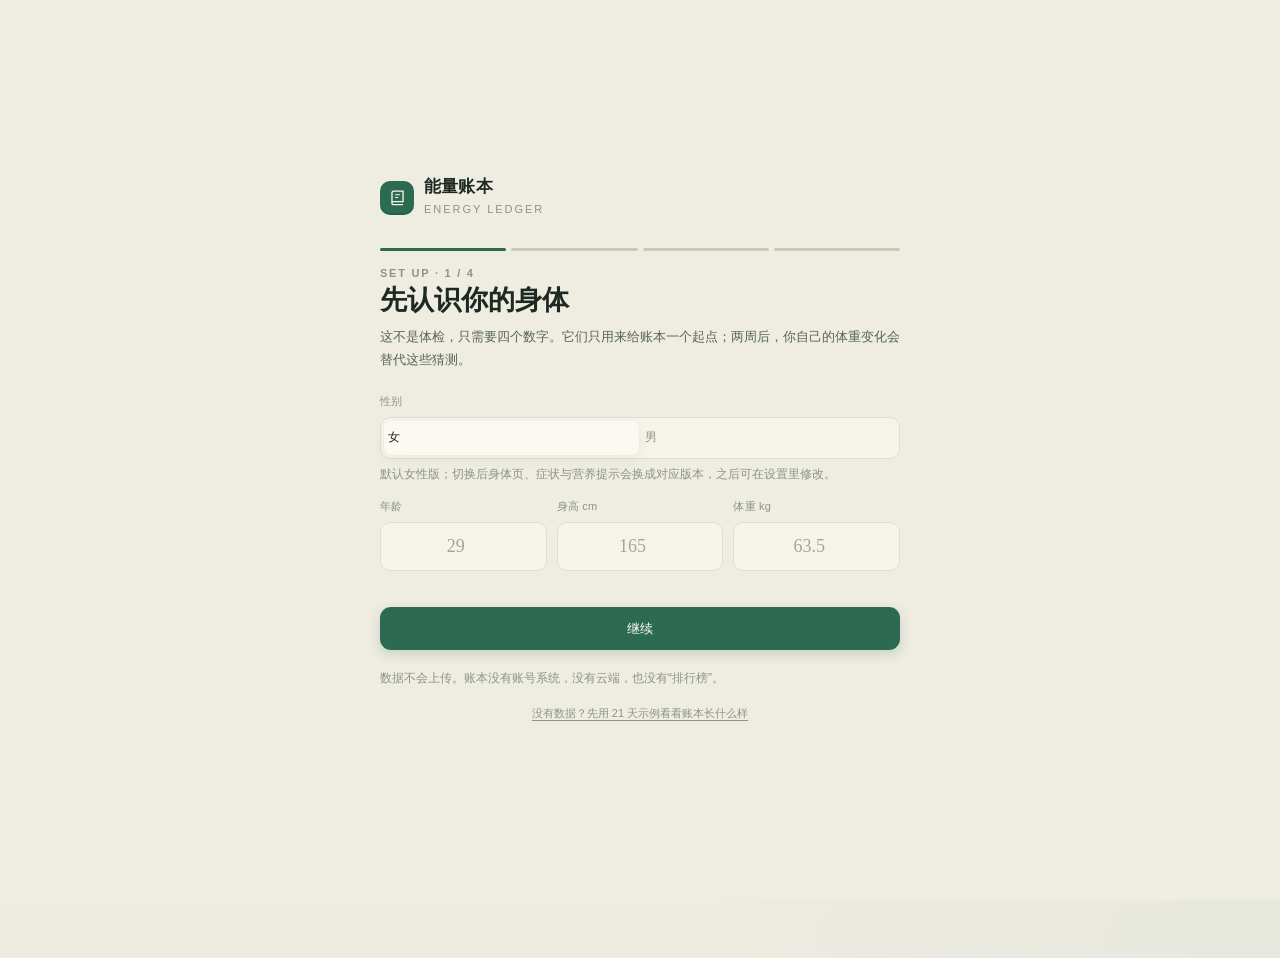
==== commit d1f834f5: "v5.2.1 上线：30 套顶级皮肤真实素材、图鉴 55 卡、热力图/盖章册/长辈模式；g03 浅色遮罩单独调低" ====
--- a/energy-ledger-standalone.html
+++ b/energy-ledger-standalone.html
@@ -122,7 +122,7 @@
 }
 .mark svg { width: 19px; height: 19px; }
 .brand-name { font-family: var(--serif); font-size: 17px; letter-spacing: .01em; font-weight: 600; line-height: 1.2; }
-.brand-en { font-size: 9px; letter-spacing: .18em; color: var(--ink-3); margin-top: 3px; }
+.brand-en { font-size:11px; letter-spacing: .18em; color: var(--ink-3); margin-top: 3px; }
 
 .rail-nav { display: flex; flex-direction: column; gap: 2px; }
 .rail-nav button {
@@ -133,7 +133,7 @@
 }
 .rail-nav button:hover { background: var(--surface-2); color: var(--ink); }
 .rail-nav button.on { background: var(--green-soft); color: var(--green-deep); font-weight: 600; }
-.rail-nav .idx { font-family: var(--serif); font-size: 10.5px; color: var(--ink-3); width: 18px; }
+.rail-nav .idx { font-family: var(--serif); font-size:12px; color: var(--ink-3); width: 18px; }
 .rail-nav button.on .idx { color: var(--green); }
 .rail-nav button i { margin-left: auto; width: 5px; height: 5px; border-radius: 50%; background: var(--green); opacity: 0; }
 .rail-nav button.on i { opacity: 1; }
@@ -143,10 +143,10 @@
   border: 1px solid var(--line); border-radius: 13px;
   padding: 13px 14px; background: var(--surface);
 }
-.rail-streak .k { font-size: 10px; letter-spacing: .12em; color: var(--ink-3); }
+.rail-streak .k { font-size:11px; letter-spacing: .12em; color: var(--ink-3); }
 .rail-streak .v { font-family: var(--serif); font-size: 25px; line-height: 1.2; margin-top: 3px; color: var(--green-deep); }
 .rail-streak .v small { font-family: var(--sans); font-size: 11px; color: var(--ink-3); font-weight: 400; }
-.rail-note { font-size: 10.5px; color: var(--ink-3); line-height: 1.7; margin-top: 14px; padding: 0 4px; }
+.rail-note { font-size:12px; color: var(--ink-3); line-height: 1.7; margin-top: 14px; padding: 0 4px; }
 
 .app-main { width: 100%; max-width: 680px; padding: 0 0 90px; }
 
@@ -175,12 +175,12 @@
 }
 
 /* ---------- 通用文字 ---------- */
-.eyebrow { font-size: 10px; letter-spacing: .16em; text-transform: uppercase; color: var(--ink-3); font-weight: 600; }
+.eyebrow { font-size:11px; letter-spacing: .16em; text-transform: uppercase; color: var(--ink-3); font-weight: 600; }
 .kicker { font-size: 11px; letter-spacing: .08em; color: var(--ink-3); }
 .muted { color: var(--ink-2); }
 .faint { color: var(--ink-3); }
 .small { font-size: 12px; }
-.tiny { font-size: 10.5px; }
+.tiny { font-size:12px; }
 .strong { font-weight: 600; }
 .green { color: var(--green); }
 .amber { color: var(--amber); }
@@ -266,19 +266,19 @@
 }
 .meter-fill.warn { background: linear-gradient(90deg, var(--amber), var(--red)); }
 .meter-tick { position: absolute; top: -5px; bottom: -5px; width: 1.5px; background: var(--ink-3); opacity: .8; }
-.meter-legend { display: flex; justify-content: space-between; margin-top: 7px; font-size: 10px; color: var(--ink-3); }
+.meter-legend { display: flex; justify-content: space-between; margin-top: 7px; font-size:11px; color: var(--ink-3); }
 
 .hero-stats { display: flex; gap: 0; margin-top: 18px; border-top: 1px solid var(--line); padding-top: 14px; }
 .hs-item { flex: 1; }
 .hs-item + .hs-item { border-left: 1px solid var(--line); padding-left: 15px; }
 .hs-item .n { font-family: var(--serif); font-size: 20px; line-height: 1.2; }
-.hs-item .n small { font-family: var(--sans); font-size: 10px; color: var(--ink-3); margin-left: 2px; }
-.hs-item .l { font-size: 10.5px; color: var(--ink-3); margin-top: 2px; }
+.hs-item .n small { font-family: var(--sans); font-size:11px; color: var(--ink-3); margin-left: 2px; }
+.hs-item .l { font-size:12px; color: var(--ink-3); margin-top: 2px; }
 .hs-item .n.amber { color: var(--amber); }
 .hs-item .n.green { color: var(--green); }
 
 .hero-note {
-  margin-top: 14px; font-size: 10.5px; color: var(--ink-3); line-height: 1.7;
+  margin-top: 14px; font-size:12px; color: var(--ink-3); line-height: 1.7;
   display: flex; align-items: flex-start; gap: 7px;
 }
 .hero-note svg { width: 12px; height: 12px; flex-shrink: 0; margin-top: 2px; }
@@ -291,7 +291,7 @@
 .macro .top { display: flex; align-items: baseline; justify-content: space-between; }
 .macro .name { font-size: 11px; color: var(--ink-3); }
 .macro .val { font-family: var(--serif); font-size: 17px; }
-.macro .val small { font-family: var(--sans); font-size: 10px; color: var(--ink-3); }
+.macro .val small { font-family: var(--sans); font-size:11px; color: var(--ink-3); }
 .macro-bar { height: 3px; background: var(--surface-2); border-radius: 2px; margin-top: 8px; overflow: hidden; }
 .macro-bar span { display: block; height: 100%; border-radius: 2px; background: var(--green); transition: width .6s var(--ease); }
 .macro-bar span.amber { background: var(--amber); }
@@ -308,16 +308,16 @@
 .calib-right { width: 88px; flex-shrink: 0; text-align: right; }
 .calib-ring { width: 78px; height: 78px; margin-left: auto; }
 .calib-pct { font-family: var(--serif); font-size: 15px; margin-top: -54px; text-align: center; }
-.calib-pct small { font-size: 9px; display: block; color: var(--ink-3); font-family: var(--sans); }
+.calib-pct small { font-size:11px; display: block; color: var(--ink-3); font-family: var(--sans); }
 
 /* ---------- 下一餐 ---------- */
 .next-head { display: flex; align-items: flex-start; justify-content: space-between; gap: 12px; }
-.next-badge { font-size: 10px; letter-spacing: .1em; color: var(--green); background: var(--green-soft); border: 1px solid var(--green-line); border-radius: 20px; padding: 3px 9px; white-space: nowrap; }
+.next-badge { font-size:11px; letter-spacing: .1em; color: var(--green); background: var(--green-soft); border: 1px solid var(--green-line); border-radius: 20px; padding: 3px 9px; white-space: nowrap; }
 .next-list { margin-top: 14px; }
 .nb-row { display: flex; align-items: baseline; gap: 8px; padding: 9px 0; border-bottom: 1px dotted var(--line-2); }
 .nb-row:last-child { border-bottom: 0; }
 .nb-name { font-size: 13.5px; }
-.nb-cat { font-size: 9.5px; color: var(--ink-3); border: 1px solid var(--line); border-radius: 4px; padding: 1px 4px; }
+.nb-cat { font-size:11px; color: var(--ink-3); border: 1px solid var(--line); border-radius: 4px; padding: 1px 4px; }
 .nb-dots { flex: 1; border-bottom: 1px dotted var(--line-2); transform: translateY(-4px); min-width: 12px; }
 .nb-grams { font-size: 11.5px; color: var(--ink-2); font-variant-numeric: tabular-nums; }
 .nb-kcal { font-family: var(--serif); font-size: 14px; width: 62px; text-align: right; }
@@ -335,10 +335,10 @@
 .tl-dot.empty { background: transparent; border: 1px solid var(--line-2); }
 .tl-main { flex: 1; min-width: 0; }
 .tl-main .t { font-size: 13px; }
-.tl-main .s { font-size: 10.5px; color: var(--ink-3); margin-top: 1px; }
+.tl-main .s { font-size:12px; color: var(--ink-3); margin-top: 1px; }
 .tl-kcal { font-family: var(--serif); font-size: 15px; white-space: nowrap; }
 .tl-kcal.faint { font-family: var(--sans); font-size: 11px; }
-.stamp { font-size: 9px; color: var(--green); border: 1px solid var(--green-line); border-radius: 4px; padding: 1px 5px; transform: rotate(-2deg); letter-spacing: .05em; }
+.stamp { font-size:11px; color: var(--green); border: 1px solid var(--green-line); border-radius: 4px; padding: 1px 5px; transform: rotate(-2deg); letter-spacing: .05em; }
 
 /* ---------- 账本 ---------- */
 .day-nav { display: flex; align-items: center; justify-content: space-between; gap: 10px; }
@@ -354,8 +354,8 @@
 .ds-item { flex: 1; }
 .ds-item + .ds-item { border-left: 1px solid var(--line); padding-left: 16px; }
 .ds-item .v { font-family: var(--serif); font-size: 21px; line-height: 1.2; }
-.ds-item .v small { font-size: 10px; font-family: var(--sans); color: var(--ink-3); }
-.ds-item .k { font-size: 10.5px; color: var(--ink-3); }
+.ds-item .v small { font-size:11px; font-family: var(--sans); color: var(--ink-3); }
+.ds-item .k { font-size:12px; color: var(--ink-3); }
 
 .heat-strip { display: flex; gap: 5px; margin-top: 16px; }
 .heat-cell { flex: 1; min-width: 0; text-align: center; }
@@ -373,21 +373,21 @@
 .meal-block { margin-top: 18px; }
 .meal-head { display: flex; align-items: center; gap: 9px; padding-bottom: 8px; border-bottom: 1px solid var(--line); }
 .meal-head .name { font-family: var(--serif); font-size: 15px; }
-.meal-head .k { font-size: 10.5px; color: var(--ink-3); }
+.meal-head .k { font-size:12px; color: var(--ink-3); }
 .meal-head .kcal { font-family: var(--serif); font-size: 15px; margin-left: auto; }
 .meal-head .add { width: 24px; height: 24px; border-radius: 50%; border: 1px solid var(--line); display: grid; place-items: center; color: var(--ink-2); flex-shrink: 0; }
 .meal-head .add:hover { background: var(--green-soft); color: var(--green); border-color: var(--green-line); }
 .meal-head .add svg { width: 12px; height: 12px; }
 .meal-head .repeat {
   height: 26px; padding: 0 8px; border-radius: 13px; border: 1px solid var(--line);
-  font-size: 10.5px; color: var(--ink-2); background: var(--surface-2); flex-shrink: 0;
+  font-size:12px; color: var(--ink-2); background: var(--surface-2); flex-shrink: 0;
 }
 .meal-head .repeat:hover { color: var(--green); border-color: var(--green-line); background: var(--green-soft); }
 .entry { display: flex; align-items: center; gap: 8px; padding: 9px 0 9px 2px; border-bottom: 1px dotted var(--line); font-size: 13px; }
 .entry:last-child { border-bottom: 0; }
 .entry .n { flex-shrink: 0; max-width: 58%; }
 .entry .badge { flex-shrink: 0; }
-.entry .p { font-size: 10px; color: var(--ink-3); flex-shrink: 0; }
+.entry .p { font-size:11px; color: var(--ink-3); flex-shrink: 0; }
 .entry .dots { flex: 1; border-bottom: 1px dotted var(--line-2); transform: translateY(-4px); min-width: 8px; }
 .entry .k { font-family: var(--serif); font-size: 14px; flex-shrink: 0; }
 .entry .more { color: var(--ink-3); width: 18px; display: grid; place-items: center; flex-shrink: 0; }
@@ -401,7 +401,7 @@
 .icon-mini.danger:hover { color: var(--red); background: var(--red-soft); border-color: transparent; }
 .icon-mini svg { width: 13px; height: 13px; }
 
-.badge { font-size: 9px; line-height: 1.6; padding: 0 4px; border-radius: 3px; border: 1px solid var(--line); color: var(--ink-3); white-space: nowrap; }
+.badge { font-size:11px; line-height: 1.6; padding: 0 4px; border-radius: 3px; border: 1px solid var(--line); color: var(--ink-3); white-space: nowrap; }
 .badge.high { color: var(--green); border-color: var(--green-line); background: var(--green-soft); }
 .badge.med { color: var(--amber); border-color: #E3CBAF; background: var(--amber-soft); }
 .badge.low { color: var(--red); border-color: #DDBDB5; background: var(--red-soft); }
@@ -419,8 +419,8 @@
 .chart-card { padding: 18px 18px 10px; }
 .chart-head { display: flex; align-items: flex-start; justify-content: space-between; gap: 10px; margin-bottom: 6px; }
 .chart-title { font-family: var(--serif); font-size: 16px; }
-.chart-sub { font-size: 10.5px; color: var(--ink-3); margin-top: 3px; }
-.chart-legend { display: flex; flex-wrap: wrap; gap: 12px; font-size: 10px; color: var(--ink-3); padding: 2px 2px 8px; }
+.chart-sub { font-size:12px; color: var(--ink-3); margin-top: 3px; }
+.chart-legend { display: flex; flex-wrap: wrap; gap: 12px; font-size:11px; color: var(--ink-3); padding: 2px 2px 8px; }
 .legend-item { display: inline-flex; align-items: center; gap: 5px; }
 .legend-swatch { width: 13px; height: 3px; border-radius: 2px; }
 .legend-swatch.line { background: var(--green); }
@@ -432,22 +432,22 @@
 
 .forecast { display: flex; gap: 18px; margin-top: 6px; padding: 14px 2px 4px; border-top: 1px solid var(--line); }
 .fc-item { flex: 1; }
-.fc-item .k { font-size: 10px; color: var(--ink-3); letter-spacing: .04em; }
+.fc-item .k { font-size:11px; color: var(--ink-3); letter-spacing: .04em; }
 .fc-item .v { font-family: var(--serif); font-size: 19px; line-height: 1.25; margin-top: 2px; }
-.fc-item .v small { font-family: var(--sans); font-size: 10px; color: var(--ink-3); }
+.fc-item .v small { font-family: var(--sans); font-size:11px; color: var(--ink-3); }
 .fc-item + .fc-item { border-left: 1px solid var(--line); padding-left: 16px; }
 
 .stat-tiles { display: grid; grid-template-columns: repeat(3, 1fr); border: 1px solid var(--line); border-radius: 13px; overflow: hidden; margin-bottom: 18px; background: var(--surface); }
 .stat-tile { padding: 14px 14px 12px; }
 .stat-tile + .stat-tile { border-left: 1px solid var(--line); }
 .stat-tile .v { font-family: var(--serif); font-size: 22px; line-height: 1.2; }
-.stat-tile .v small { font-size: 9.5px; font-family: var(--sans); color: var(--ink-3); }
-.stat-tile .k { font-size: 10px; color: var(--ink-3); margin-top: 3px; }
+.stat-tile .v small { font-size:11px; font-family: var(--sans); color: var(--ink-3); }
+.stat-tile .k { font-size:11px; color: var(--ink-3); margin-top: 3px; }
 
 .narrative p { font-size: 13px; line-height: 1.85; color: var(--ink-2); margin-bottom: 11px; }
 .narrative p:last-child { margin-bottom: 0; }
 .narrative b { color: var(--ink); font-weight: 600; }
-.review-sign { margin-top: 14px; padding-top: 12px; border-top: 1px dashed var(--line-2); display: flex; align-items: center; justify-content: space-between; font-size: 10px; color: var(--ink-3); }
+.review-sign { margin-top: 14px; padding-top: 12px; border-top: 1px dashed var(--line-2); display: flex; align-items: center; justify-content: space-between; font-size:11px; color: var(--ink-3); }
 .review-sign .seal { font-family: var(--serif); color: var(--green); border: 1px solid var(--green-line); border-radius: 3px; padding: 2px 7px; transform: rotate(-2deg); letter-spacing: .1em; }
 
 .pattern-list { display: flex; flex-direction: column; gap: 12px; }
@@ -465,11 +465,11 @@
 .setting-group { background: var(--surface); border: 1px solid var(--line); border-radius: 16px; overflow: hidden; margin-top: 18px; }
 .setting-group .gh { padding: 15px 18px 12px; border-bottom: 1px solid var(--line); }
 .setting-group .gh .t { font-family: var(--serif); font-size: 15px; }
-.setting-group .gh .s { font-size: 10.5px; color: var(--ink-3); margin-top: 2px; }
+.setting-group .gh .s { font-size:12px; color: var(--ink-3); margin-top: 2px; }
 .setting-row { display: flex; align-items: center; justify-content: space-between; gap: 14px; padding: 14px 18px; border-bottom: 1px solid var(--line); }
 .setting-row:last-child { border-bottom: 0; }
 .setting-row .l .t { font-size: 13px; }
-.setting-row .l .s { font-size: 10.5px; color: var(--ink-3); margin-top: 2px; line-height: 1.6; }
+.setting-row .l .s { font-size:12px; color: var(--ink-3); margin-top: 2px; line-height: 1.6; }
 .setting-row .r { display: flex; align-items: center; gap: 8px; color: var(--ink-2); font-size: 12px; flex-shrink: 0; }
 .setting-row .r svg { width: 13px; height: 13px; }
 .setting-row.danger .l .t { color: var(--red); }
@@ -516,7 +516,7 @@
 .dl-ic svg { width: 15px; height: 15px; }
 .dl-t { flex: 1; display: flex; flex-direction: column; gap: 2px; font-size: 11px; color: var(--ink-3); }
 .dl-t b { font-size: 12.5px; color: var(--ink); }
-.dl-a { font-size: 10.5px; color: var(--green); flex-shrink: 0; }
+.dl-a { font-size:12px; color: var(--green); flex-shrink: 0; }
 
 .dish-size-row { display: flex; align-items: center; gap: 10px; margin-top: 12px; flex-wrap: wrap; }
 .dish-size-row .lbl { font-size: 11px; color: var(--ink-3); }
@@ -544,9 +544,9 @@
 .dish-pick-row:last-child { border-bottom: 0; }
 .dish-pick-row:hover { background: var(--surface-2); }
 .dish-pick-row .n { flex: 1; min-width: 0; overflow: hidden; text-overflow: ellipsis; white-space: nowrap; }
-.dish-pick-row .c { font-size: 9.5px; color: var(--ink-3); border: 1px solid var(--line); border-radius: 8px; padding: 1px 5px; flex-shrink: 0; }
-.dish-pick-row .k { font-size: 10.5px; color: var(--ink-3); flex-shrink: 0; }
-.dish-pick-row .a { font-size: 10px; color: var(--green); flex-shrink: 0; }
+.dish-pick-row .c { font-size:11px; color: var(--ink-3); border: 1px solid var(--line); border-radius: 8px; padding: 1px 5px; flex-shrink: 0; }
+.dish-pick-row .k { font-size:12px; color: var(--ink-3); flex-shrink: 0; }
+.dish-pick-row .a { font-size:11px; color: var(--green); flex-shrink: 0; }
 .dr-comps { margin-top: 10px; border-top: 1px dashed var(--line); padding-top: 5px; }
 .dr-row { display: flex; align-items: center; gap: 10px; padding: 5px 0; font-size: 12px; border-bottom: 1px dotted var(--line); }
 .dr-row:last-child { border-bottom: 0; }
@@ -588,7 +588,7 @@
 @keyframes fadein { from { opacity: 0; } to { opacity: 1; } }
 .sheet-head { position: sticky; top: 0; z-index: 5; display: flex; align-items: center; justify-content: space-between; gap: 12px; padding: 17px 20px 13px; border-bottom: 1px solid var(--line); background: var(--surface); border-radius: 22px 22px 0 0; }
 .sheet-head .t { font-family: var(--serif); font-size: 18px; }
-.sheet-head .s { font-size: 10.5px; color: var(--ink-3); margin-top: 1px; }
+.sheet-head .s { font-size:12px; color: var(--ink-3); margin-top: 1px; }
 .sheet-close { width: 32px; height: 32px; border-radius: 50%; display: grid; place-items: center; color: var(--ink-3); background: var(--surface-2); flex-shrink: 0; }
 .sheet-close:hover { color: var(--ink); }
 .sheet-close svg { width: 14px; height: 14px; }
@@ -628,17 +628,17 @@
 /* ---------- 添加食物 ---------- */
 .meal-seg { margin-bottom: 14px; }
 .search-caption { display: flex; align-items: center; justify-content: space-between; margin: 14px 0 8px; }
-.search-caption .k { font-size: 10px; letter-spacing: .1em; color: var(--ink-3); text-transform: uppercase; }
+.search-caption .k { font-size:11px; letter-spacing: .1em; color: var(--ink-3); text-transform: uppercase; }
 .chip-row { display: flex; flex-wrap: wrap; gap: 6px; }
 .chip { font-size: 11.5px; border: 1px solid var(--line); border-radius: 20px; padding: 5px 10px; color: var(--ink-2); background: var(--surface); transition: .15s; }
 .chip:hover { border-color: var(--green-line); color: var(--green); background: var(--green-soft); }
-.chip .n { color: var(--ink-3); font-size: 10px; margin-left: 3px; }
+.chip .n { color: var(--ink-3); font-size:11px; margin-left: 3px; }
 
 .pick-list { margin-top: 10px; max-height: 300px; overflow-y: auto; border-top: 1px solid var(--line); }
 .pick-row { display: flex; align-items: center; gap: 10px; padding: 10px 2px; border-bottom: 1px solid var(--line); cursor: pointer; transition: background .15s; }
 .pick-row:hover { background: var(--surface-2); }
 .pick-row .n { font-size: 13px; }
-.pick-row .c { font-size: 9.5px; color: var(--ink-3); border: 1px solid var(--line); padding: 0 4px; border-radius: 3px; margin-left: 4px; }
+.pick-row .c { font-size:11px; color: var(--ink-3); border: 1px solid var(--line); padding: 0 4px; border-radius: 3px; margin-left: 4px; }
 .pick-row .k { margin-left: auto; font-family: var(--serif); font-size: 13.5px; color: var(--ink-2); white-space: nowrap; }
 .pick-row .add-i { width: 22px; height: 22px; border-radius: 50%; border: 1px dashed var(--line-2); display: grid; place-items: center; color: var(--ink-3); flex-shrink: 0; }
 .pick-row:hover .add-i { color: var(--green); border-color: var(--green); }
@@ -647,10 +647,10 @@
 .cart { margin-top: 18px; border-top: 1px solid var(--line); padding-top: 14px; }
 .cart-head { display: flex; align-items: baseline; justify-content: space-between; margin-bottom: 4px; }
 .cart-head .t { font-family: var(--serif); font-size: 15px; }
-.cart-head .s { font-size: 10.5px; color: var(--ink-3); }
+.cart-head .s { font-size:12px; color: var(--ink-3); }
 .cart-row { display: flex; align-items: center; gap: 8px; padding: 8px 0; border-bottom: 1px dotted var(--line); }
 .cart-row .n { flex: 1; font-size: 12.5px; min-width: 0; }
-.cart-row .n small { display: block; color: var(--ink-3); font-size: 9.5px; }
+.cart-row .n small { display: block; color: var(--ink-3); font-size:11px; }
 .cart-row .g { width: 54px; text-align: center; padding-left: 4px; padding-right: 4px; }
 .cart-row .k { font-family: var(--serif); font-size: 13px; width: 48px; text-align: right; }
 .cart-row .x { color: var(--ink-3); width: 26px; min-height: 38px; display: grid; place-items: center; }
@@ -666,27 +666,27 @@
 .cart-total { display: flex; align-items: baseline; justify-content: space-between; margin-top: 10px; }
 .cart-total .k { font-size: 11px; color: var(--ink-3); }
 .cart-total .v { font-family: var(--serif); font-size: 20px; }
-.cart-total .v small { font-family: var(--sans); font-size: 10px; color: var(--ink-3); }
+.cart-total .v small { font-family: var(--sans); font-size:11px; color: var(--ink-3); }
 .combo-strip { display: flex; gap: 7px; overflow-x: auto; padding: 2px 0 6px; margin-top: 8px; }
 .combo-card { flex-shrink: 0; border: 1px solid var(--line); border-radius: 10px; padding: 8px 11px; background: var(--surface); text-align: left; }
 .combo-card:hover { border-color: var(--green-line); background: var(--green-soft); }
 .combo-card .n { font-size: 11.5px; }
-.combo-card .k { font-size: 9.5px; color: var(--ink-3); margin-top: 1px; }
+.combo-card .k { font-size:11px; color: var(--ink-3); margin-top: 1px; }
 
 .portion-chips { display: flex; gap: 5px; flex-wrap: wrap; margin-top: 7px; }
-.portion-chips button { font-size: 10.5px; border: 1px solid var(--line); border-radius: 6px; padding: 3px 8px; color: var(--ink-2); }
+.portion-chips button { font-size:12px; border: 1px solid var(--line); border-radius: 6px; padding: 3px 8px; color: var(--ink-2); }
 .portion-chips button:hover { border-color: var(--green-line); color: var(--green); }
 
 /* ---------- 运动 ---------- */
 .ex-row { display: flex; align-items: center; gap: 10px; padding: 10px 2px; border-bottom: 1px solid var(--line); cursor: pointer; width: 100%; text-align: left; }
 .ex-row:hover { background: var(--surface-2); }
 .ex-row .n { font-size: 13px; }
-.ex-row .m { font-size: 9.5px; color: var(--ink-3); margin-left: 5px; }
+.ex-row .m { font-size:11px; color: var(--ink-3); margin-left: 5px; }
 .ex-row .k { margin-left: auto; font-family: var(--serif); font-size: 12px; color: var(--ink-3); }
 .ex-calc { margin-top: 16px; padding: 14px; background: var(--surface-2); border-radius: 12px; border: 1px solid var(--line); }
 .ex-calc .v { font-family: var(--serif); font-size: 26px; }
-.ex-calc .v small { font-size: 10px; color: var(--ink-3); font-family: var(--sans); }
-.ex-calc .note { font-size: 10.5px; color: var(--ink-3); line-height: 1.7; margin-top: 4px; }
+.ex-calc .v small { font-size:11px; color: var(--ink-3); font-family: var(--sans); }
+.ex-calc .note { font-size:12px; color: var(--ink-3); line-height: 1.7; margin-top: 4px; }
 .ex-list-today { margin-top: 14px; }
 .ex-item { display: flex; align-items: center; gap: 8px; padding: 8px 0; border-bottom: 1px dotted var(--line); font-size: 12px; }
 .ex-item .k { margin-left: auto; font-family: var(--serif); font-size: 13px; }
@@ -704,7 +704,7 @@
 .weight-stepper input { width: 90px; text-align: center; font-family: var(--serif); font-size: 20px; background: var(--field); border: 1px solid var(--line); border-radius: 10px; padding: 7px; }
 .weight-trend { margin-top: 16px; display: flex; gap: 14px; padding-top: 14px; border-top: 1px solid var(--line); }
 .weight-trend .i { flex: 1; }
-.weight-trend .i .k { font-size: 10px; color: var(--ink-3); }
+.weight-trend .i .k { font-size:11px; color: var(--ink-3); }
 .weight-trend .i .v { font-family: var(--serif); font-size: 18px; margin-top: 2px; }
 
 /* ---------- 引导 ---------- */
@@ -717,18 +717,18 @@
 .ob-step { animation: fadein .24s ease; }
 .ob-title { font-family: var(--serif); font-size: 27px; line-height: 1.3; margin-bottom: 8px; }
 .ob-sub { font-size: 12.5px; color: var(--ink-2); line-height: 1.8; margin-bottom: 22px; }
-.ob-note { margin-top: 18px; font-size: 10.5px; color: var(--ink-3); line-height: 1.75; }
+.ob-note { margin-top: 18px; font-size:12px; color: var(--ink-3); line-height: 1.75; }
 .ob-goal { display: grid; grid-template-columns: repeat(3, 1fr); gap: 8px; }
 .goal-card { border: 1px solid var(--line); border-radius: 12px; padding: 12px; background: var(--surface); text-align: left; transition: .16s; }
 .goal-card.on { border-color: var(--green); background: var(--green-soft); }
 .goal-card .t { font-family: var(--serif); font-size: 15px; }
-.goal-card .s { font-size: 10px; color: var(--ink-3); margin-top: 3px; line-height: 1.5; }
+.goal-card .s { font-size:11px; color: var(--ink-3); margin-top: 3px; line-height: 1.5; }
 .result-box { border: 1px solid var(--line); border-radius: 14px; background: var(--surface); padding: 18px; }
 .result-grid { display: grid; grid-template-columns: 1fr 1fr; gap: 16px; }
-.result-item .k { font-size: 10px; color: var(--ink-3); }
+.result-item .k { font-size:11px; color: var(--ink-3); }
 .result-item .v { font-family: var(--serif); font-size: 25px; margin-top: 2px; }
-.result-item .v small { font-size: 10px; font-family: var(--sans); color: var(--ink-3); }
-.result-note { margin-top: 16px; padding-top: 13px; border-top: 1px solid var(--line); font-size: 10.5px; color: var(--ink-3); line-height: 1.8; }
+.result-item .v small { font-size:11px; font-family: var(--sans); color: var(--ink-3); }
+.result-note { margin-top: 16px; padding-top: 13px; border-top: 1px solid var(--line); font-size:12px; color: var(--ink-3); line-height: 1.8; }
 .ob-actions { display: flex; gap: 9px; margin-top: 22px; }
 .ob-actions .btn-primary { flex: 1; }
 .demo-link { display: block; margin: 16px auto 0; font-size: 11px; color: var(--ink-3); text-decoration: underline; text-underline-offset: 3px; }
@@ -751,19 +751,19 @@
   padding: 8px 6px calc(8px + env(safe-area-inset-bottom));
 }
 [data-theme="dark"] .tabbar { background: rgba(25, 31, 27, .94); }
-.tabbar button { display: flex; flex-direction: column; align-items: center; gap: 2px; font-size: 9.5px; color: var(--ink-3); padding: 3px 8px; border-radius: 9px; }
+.tabbar button { display: flex; flex-direction: column; align-items: center; gap: 2px; font-size:11px; color: var(--ink-3); padding: 3px 8px; border-radius: 9px; }
 .tabbar button svg { width: 19px; height: 19px; }
 .tabbar button.on { color: var(--green); }
 .tabbar button.on svg { stroke-width: 1.9; }
 
-.disclaimer { margin: 26px 2px 0; font-size: 9.5px; color: var(--ink-3); line-height: 1.8; text-align: center; }
+.disclaimer { margin: 26px 2px 0; font-size:11px; color: var(--ink-3); line-height: 1.8; text-align: center; }
 .disclaimer.small { margin-top: 16px; }
 
 /* ============ v3.0 身体 / 周期 / 温和模式 ============ */
 .cycle-line {
   display: inline-flex; align-items: center; gap: 4px;
   margin-top: 10px; padding: 4px 9px; border-radius: 20px;
-  font-size: 10.5px; color: #EAF3EC; background: rgba(255,255,255,.11);
+  font-size:12px; color: #EAF3EC; background: rgba(255,255,255,.11);
   border: 1px solid rgba(255,255,255,.14); cursor: pointer;
 }
 .gentle-word { font-family: var(--serif); font-size: 38px !important; letter-spacing: .04em; line-height: 1.15; }
@@ -791,39 +791,39 @@
 
 .body-card-title { font-family: var(--serif); font-size: 16px; color: var(--ink); letter-spacing: -.01em; }
 .body-empty { font-size: 11.5px; color: var(--ink-3); line-height: 1.7; }
-.body-note { font-size: 9.5px; color: var(--ink-3); line-height: 1.8; margin-top: 10px; border-top: 1px dashed var(--line); padding-top: 10px; }
+.body-note { font-size:11px; color: var(--ink-3); line-height: 1.8; margin-top: 10px; border-top: 1px dashed var(--line); padding-top: 10px; }
 .cycle-main { display: flex; justify-content: space-between; align-items: flex-start; gap: 12px; }
 .cycle-phase-label { font-family: var(--serif); font-size: 27px; letter-spacing: -.02em; color: var(--ink); line-height: 1.2; }
-.cycle-phase-label span { font-family: var(--sans); font-size: 10.5px; color: var(--ink-3); margin-left: 8px; letter-spacing: 0; }
-.cycle-meta { font-size: 10.5px; color: var(--ink-3); margin-top: 5px; }
+.cycle-phase-label span { font-family: var(--sans); font-size:12px; color: var(--ink-3); margin-left: 8px; letter-spacing: 0; }
+.cycle-meta { font-size:12px; color: var(--ink-3); margin-top: 5px; }
 .cycle-day { text-align: right; padding-top: 2px; }
 .cycle-day .n { font-family: var(--serif); font-size: 30px; color: var(--green); line-height: 1; }
-.cycle-day .l { font-size: 9.5px; color: var(--ink-3); margin-top: 3px; }
+.cycle-day .l { font-size:11px; color: var(--ink-3); margin-top: 3px; }
 .phase-track { display: flex; gap: 4px; margin-top: 18px; }
 .phase-seg { flex: 1; opacity: .5; }
 .phase-seg span { display: block; height: 5px; border-radius: 3px; }
-.phase-seg b { display: block; font-size: 9px; font-weight: 500; color: var(--ink-3); text-align: center; margin-top: 5px; }
+.phase-seg b { display: block; font-size:11px; font-weight: 500; color: var(--ink-3); text-align: center; margin-top: 5px; }
 .phase-seg.on { opacity: 1; }
 .phase-seg.on b { color: var(--ink); }
 .cycle-actions { display: flex; gap: 8px; margin-top: 14px; flex-wrap: wrap; }
 .checkin-summary { display: flex; gap: 8px; margin-top: 12px; }
 .checkin-summary > div { flex: 1; background: var(--surface-2); border-radius: 10px; padding: 8px 11px; display: flex; justify-content: space-between; align-items: center; }
-.checkin-summary span { font-size: 10px; color: var(--ink-3); }
+.checkin-summary span { font-size:11px; color: var(--ink-3); }
 .checkin-summary b { font-family: var(--serif); font-size: 18px; color: var(--ink); font-weight: 400; }
 .checkin-recent { margin-top: 14px; border-top: 1px dashed var(--line); padding-top: 10px; display: grid; gap: 7px; }
-.checkin-row { display: grid; grid-template-columns: 44px 1fr auto; gap: 8px; align-items: center; font-size: 10.5px; color: var(--ink-2); }
+.checkin-row { display: grid; grid-template-columns: 44px 1fr auto; gap: 8px; align-items: center; font-size:12px; color: var(--ink-2); }
 .checkin-row .d { color: var(--ink-3); }
-.checkin-row .s { color: var(--ink-3); font-size: 9.5px; text-align: right; }
+.checkin-row .s { color: var(--ink-3); font-size:11px; text-align: right; }
 .measure-grid { display: grid; grid-template-columns: repeat(3, 1fr); gap: 8px; margin-top: 14px; }
 .measure-item { background: var(--surface-2); border-radius: 10px; padding: 10px 11px; }
-.measure-item .k { font-size: 9.5px; color: var(--ink-3); }
+.measure-item .k { font-size:11px; color: var(--ink-3); }
 .measure-item .v { font-family: var(--serif); font-size: 22px; color: var(--ink); line-height: 1.3; }
-.measure-item .v small { font-family: var(--sans); font-size: 9px; color: var(--ink-3); margin-left: 2px; }
-.measure-item .delta { font-size: 9px; color: var(--ink-3); min-height: 12px; }
+.measure-item .v small { font-family: var(--sans); font-size:11px; color: var(--ink-3); margin-left: 2px; }
+.measure-item .delta { font-size:11px; color: var(--ink-3); min-height: 12px; }
 .nutrient-list { display: grid; gap: 12px; margin-top: 14px; }
 .nutrient-row .top { display: flex; justify-content: space-between; align-items: baseline; font-size: 11px; color: var(--ink-2); }
 .nutrient-row .top .v { font-family: var(--serif); font-size: 16px; color: var(--ink); }
-.nutrient-row .top .v small { font-family: var(--sans); font-size: 9px; color: var(--ink-3); }
+.nutrient-row .top .v small { font-family: var(--sans); font-size:11px; color: var(--ink-3); }
 .nutrient-bar { height: 5px; background: var(--line); border-radius: 4px; margin: 5px 0 3px; overflow: hidden; }
 .nutrient-bar span { display: block; height: 100%; background: var(--green); border-radius: 4px; }
 .supp-row { display: flex; justify-content: space-between; align-items: center; gap: 8px; padding: 8px 0; border-bottom: 1px solid var(--line); font-size: 11px; }
@@ -838,7 +838,7 @@
 .pref-list { display: grid; gap: 8px; }
 .pref-row { display: flex; justify-content: space-between; align-items: center; gap: 12px; text-align: left; padding: 12px; border: 1px solid var(--line); border-radius: 10px; background: var(--surface); width: 100%; }
 .pref-row .t { display: block; font-size: 12px; color: var(--ink); }
-.pref-row .s { display: block; font-size: 9.5px; color: var(--ink-3); margin-top: 2px; line-height: 1.5; }
+.pref-row .s { display: block; font-size:11px; color: var(--ink-3); margin-top: 2px; line-height: 1.5; }
 .pref-row .switch { width: 36px; height: 20px; border-radius: 20px; background: var(--line-2); position: relative; flex: none; transition: .18s; }
 .pref-row .switch i { position: absolute; left: 2px; top: 2px; width: 16px; height: 16px; border-radius: 50%; background: var(--surface); transition: .18s; box-shadow: 0 1px 2px rgba(0,0,0,.12); }
 .pref-row.on .switch { background: var(--green); }
@@ -890,7 +890,7 @@
 .quick:hover { background: var(--surface-2); }
 .q-ic { width: 34px; height: 34px; border-radius: 50%; background: var(--green-soft); color: var(--green-deep); display: grid; place-items: center; }
 .q-ic svg { width: 16px; height: 16px; }
-.q-t { font-size: 10.5px; color: var(--ink-2); }
+.q-t { font-size:12px; color: var(--ink-2); }
 
 /* 今日还差什么 */
 .gap-card { margin-top: 12px; padding: 16px 18px; }
@@ -925,8 +925,8 @@
 .t-ic svg { width: 14px; height: 14px; }
 .t-t { flex: 1; display: flex; flex-direction: column; gap: 1px; min-width: 0; }
 .t-t b { font-size: 11.5px; }
-.t-t em { font-size: 9.5px; color: var(--ink-3); font-style: normal; overflow: hidden; text-overflow: ellipsis; white-space: nowrap; }
-.t-a { font-size: 10px; color: var(--ink-3); }
+.t-t em { font-size:11px; color: var(--ink-3); font-style: normal; overflow: hidden; text-overflow: ellipsis; white-space: nowrap; }
+.t-a { font-size:11px; color: var(--ink-3); }
 
 /* ---------- 一日三餐 / 配餐 ---------- */
 .planner-hero, .plan-hero { padding: 14px 16px; border: 1px solid var(--line); border-radius: 13px; background: var(--surface-2); }
@@ -937,30 +937,30 @@
 .plan-meal { margin-top: 10px; padding: 12px 14px; border: 1px solid var(--line); border-radius: 12px; background: var(--surface); }
 .pm-head { display: flex; align-items: center; gap: 8px; }
 .pm-name { font-size: 13px; font-weight: 600; flex: 1; }
-.pm-k { font-size: 10px; color: var(--ink-3); }
+.pm-k { font-size:11px; color: var(--ink-3); }
 .pm-items { margin-top: 6px; }
 .pm-row { display: flex; align-items: center; gap: 9px; padding: 4px 0; font-size: 11.5px; border-bottom: 1px dotted var(--line); }
 .pm-row:last-child { border-bottom: 0; }
 .pm-row .n { flex: 1; min-width: 0; overflow: hidden; text-overflow: ellipsis; white-space: nowrap; }
-.pm-row .g { color: var(--ink-3); font-size: 10px; }
-.pm-row .k { color: var(--ink-2); font-size: 10.5px; min-width: 54px; text-align: right; }
+.pm-row .g { color: var(--ink-3); font-size:11px; }
+.pm-row .k { color: var(--ink-2); font-size:12px; min-width: 54px; text-align: right; }
 .planner-styles { display: grid; grid-template-columns: repeat(4, 1fr); gap: 6px; margin: 10px 0; }
-.planner-styles button { padding: 7px 2px; border: 1px solid var(--line); border-radius: 9px; background: var(--surface); font-size: 10.5px; color: var(--ink-2); }
+.planner-styles button { padding: 7px 2px; border: 1px solid var(--line); border-radius: 9px; background: var(--surface); font-size:12px; color: var(--ink-2); }
 .planner-styles button.on { border-color: var(--green); background: var(--green-soft); color: var(--green-deep); }
 .combo-card { margin-top: 10px; padding: 12px 14px; border: 1px solid var(--line); border-radius: 12px; background: var(--surface); }
 .combo-head { display: flex; justify-content: space-between; gap: 8px; align-items: flex-start; }
 .combo-name { font-size: 12.5px; font-weight: 600; }
 .combo-items { margin-top: 6px; }
 .combo-foot { display: flex; align-items: center; justify-content: space-between; gap: 8px; margin-top: 8px; padding-top: 8px; border-top: 1px dashed var(--line); }
-.combo-foot span { font-size: 9.5px; color: var(--ink-3); }
+.combo-foot span { font-size:11px; color: var(--ink-3); }
 
 /* ---------- 外卖 / 聚餐 ---------- */
 .dine-total { font-family: var(--serif); font-size: 34px; line-height: 1.1; }
 .dine-total small { font-size: 11px; color: var(--ink-3); }
 .dine-burden { font-size: 11px; color: var(--ink-2); margin-top: 3px; }
-.dine-warn { margin-top: 10px; padding: 8px 10px; border-radius: 9px; background: var(--amber-soft); color: var(--amber); font-size: 10.5px; line-height: 1.7; }
+.dine-warn { margin-top: 10px; padding: 8px 10px; border-radius: 9px; background: var(--amber-soft); color: var(--amber); font-size:12px; line-height: 1.7; }
 .dine-swaps { display: flex; flex-wrap: wrap; gap: 6px; margin-top: 12px; }
-.dine-swaps button { padding: 6px 9px; border: 1px solid var(--line); border-radius: 9px; background: var(--surface); font-size: 10px; color: var(--ink-2); }
+.dine-swaps button { padding: 6px 9px; border: 1px solid var(--line); border-radius: 9px; background: var(--surface); font-size:11px; color: var(--ink-2); }
 
 /* ---------- 冰箱 ---------- */
 .pantry-picks { display: flex; flex-wrap: wrap; gap: 6px; }
@@ -969,14 +969,14 @@
 /* ---------- 一周复盘 ---------- */
 .weekly-grid { display: grid; grid-template-columns: repeat(2, 1fr); gap: 8px; }
 .weekly-tile { padding: 11px 12px; border: 1px solid var(--line); border-radius: 11px; background: var(--surface); }
-.weekly-tile .k { font-size: 10px; color: var(--ink-3); }
+.weekly-tile .k { font-size:11px; color: var(--ink-3); }
 .weekly-tile .v { font-family: var(--serif); font-size: 24px; line-height: 1.2; }
-.weekly-tile .v small { font-size: 10px; color: var(--ink-3); margin-left: 2px; }
-.weekly-tile .s { font-size: 9.5px; color: var(--ink-3); }
+.weekly-tile .v small { font-size:11px; color: var(--ink-3); margin-left: 2px; }
+.weekly-tile .s { font-size:11px; color: var(--ink-3); }
 .weekly-control { margin-top: 12px; padding: 12px 14px; border: 1px solid var(--line); border-radius: 11px; }
 .weekly-control .row-between { display: flex; justify-content: space-between; font-size: 11.5px; }
 .weekly-days { display: flex; gap: 6px; margin-top: 8px; }
-.weekly-days .wd { width: 28px; height: 28px; border-radius: 50%; display: grid; place-items: center; font-size: 10px; background: var(--surface-2); color: var(--ink-3); }
+.weekly-days .wd { width: 28px; height: 28px; border-radius: 50%; display: grid; place-items: center; font-size:11px; background: var(--surface-2); color: var(--ink-3); }
 .weekly-days .wd.ok { background: var(--green-soft); color: var(--green-deep); }
 .weekly-days .wd.warn { background: var(--amber-soft); color: var(--amber); }
 .weekly-advice { display: flex; gap: 8px; align-items: flex-start; margin-top: 12px; padding: 10px 12px; border-radius: 10px; background: var(--green-soft); font-size: 11.5px; line-height: 1.6; }
@@ -985,17 +985,17 @@
 /* ---------- 三控日历 ---------- */
 .cal-summary { display: flex; gap: 22px; padding: 12px 14px; border: 1px solid var(--line); border-radius: 11px; background: var(--surface-2); }
 .cal-summary b { font-family: var(--serif); font-size: 28px; }
-.cal-summary small { font-size: 10px; color: var(--ink-3); }
-.cal-legend { display: flex; gap: 10px; margin-top: 10px; font-size: 9.5px; color: var(--ink-3); }
+.cal-summary small { font-size:11px; color: var(--ink-3); }
+.cal-legend { display: flex; gap: 10px; margin-top: 10px; font-size:11px; color: var(--ink-3); }
 .cal-legend span { display: inline-flex; align-items: center; gap: 4px; }
 .cal-legend span::before { content: ''; width: 10px; height: 10px; border-radius: 3px; display: inline-block; background: var(--surface-2); }
 .cal-legend .good::before { background: var(--green-soft); border: 1px solid var(--green-line); }
 .cal-legend .warn::before { background: var(--amber-soft); border: 1px solid var(--amber); }
 .cal-legend .bad::before { background: var(--red-soft); border: 1px solid var(--red); }
-.cal-week { display: grid; grid-template-columns: repeat(7, 1fr); gap: 5px; margin-top: 12px; font-size: 9.5px; color: var(--ink-3); text-align: center; }
+.cal-week { display: grid; grid-template-columns: repeat(7, 1fr); gap: 5px; margin-top: 12px; font-size:11px; color: var(--ink-3); text-align: center; }
 .cal-grid { display: grid; grid-template-columns: repeat(7, 1fr); gap: 5px; margin-top: 4px; }
 .cal-cell { min-height: 42px; border-radius: 8px; border: 1px solid var(--line); background: var(--surface); display: flex; flex-direction: column; align-items: center; justify-content: center; gap: 1px; }
-.cal-cell .d { font-size: 10px; }
+.cal-cell .d { font-size:11px; }
 .cal-cell .m { font-size: 7.5px; color: var(--ink-3); }
 .cal-cell.good { background: var(--green-soft); border-color: var(--green-line); }
 .cal-cell.warn { background: var(--amber-soft); border-color: var(--amber); }
@@ -1003,7 +1003,7 @@
 
 /* ---------- 一句话快记 ---------- */
 .quick-examples { display: flex; flex-wrap: wrap; gap: 6px; }
-.quick-examples button { padding: 6px 9px; border: 1px dashed var(--green-line); border-radius: 9px; background: var(--surface); font-size: 10px; color: var(--green-deep); }
+.quick-examples button { padding: 6px 9px; border: 1px dashed var(--green-line); border-radius: 9px; background: var(--surface); font-size:11px; color: var(--green-deep); }
 .quick-actions-row { margin-top: 8px; display: flex; gap: 8px; }
 .quick-total { margin-top: 8px; font-size: 12px; font-weight: 600; }
 
@@ -1024,16 +1024,16 @@
 }
 .ph-ic { width: 30px; height: 30px; border-radius: 50%; background: var(--green-soft); color: var(--green-deep); display: grid; place-items: center; flex-shrink: 0; }
 .ph-ic svg { width: 15px; height: 15px; }
-.ph-t { flex: 1; display: flex; flex-direction: column; gap: 1px; font-size: 10.5px; color: var(--ink-3); }
+.ph-t { flex: 1; display: flex; flex-direction: column; gap: 1px; font-size:12px; color: var(--ink-3); }
 .ph-t b { font-size: 12.5px; color: var(--ink); }
-.ph-a { font-size: 10.5px; color: var(--green); flex-shrink: 0; }
+.ph-a { font-size:12px; color: var(--green); flex-shrink: 0; }
 .portion-tabs { display: grid; grid-template-columns: repeat(3, 1fr); gap: 6px; }
 .portion-tabs button { font-size: 11px; padding: 7px 4px; }
 .hand-grid { display: grid; grid-template-columns: repeat(2, 1fr); gap: 8px; }
 .hand-card { padding: 11px 12px; border: 1px solid var(--line); border-radius: 11px; background: var(--surface); }
 .hand-card .h { font-size: 12.5px; font-weight: 600; }
 .hand-card .g { font-family: var(--serif); font-size: 18px; color: var(--green-deep); margin-top: 2px; }
-.hand-card .s { font-size: 10.5px; color: var(--ink-3); line-height: 1.5; margin-top: 3px; }
+.hand-card .s { font-size:12px; color: var(--ink-3); line-height: 1.5; margin-top: 3px; }
 .portion-list { border: 1px solid var(--line); border-radius: 11px; overflow: hidden; }
 .portion-row {
   width: 100%; display: flex; align-items: center; gap: 8px; padding: 8px 10px;
@@ -1042,19 +1042,19 @@
 }
 .portion-row:last-child { border-bottom: 0; }
 .portion-row .n { flex: 1; min-width: 0; overflow: hidden; text-overflow: ellipsis; white-space: nowrap; }
-.portion-row .u { color: var(--ink-3); font-size: 10.5px; flex-shrink: 0; }
+.portion-row .u { color: var(--ink-3); font-size:12px; flex-shrink: 0; }
 .portion-row .g { color: var(--green-deep); font-weight: 600; flex-shrink: 0; }
-.portion-row .s { font-size: 9.5px; color: var(--ink-3); flex-shrink: 0; }
-.portion-row .k { font-size: 10.5px; color: var(--ink-3); flex-shrink: 0; }
-.portion-row .a { font-size: 10px; color: var(--green); flex-shrink: 0; }
+.portion-row .s { font-size:11px; color: var(--ink-3); flex-shrink: 0; }
+.portion-row .k { font-size:12px; color: var(--ink-3); flex-shrink: 0; }
+.portion-row .a { font-size:11px; color: var(--green); flex-shrink: 0; }
 .portion-row.catalog:hover { background: var(--surface-2); }
 .portion-suggest { display: flex; flex-wrap: wrap; align-items: center; gap: 5px; margin-top: 8px; }
-.portion-suggest .lbl { font-size: 10.5px; color: var(--ink-3); margin-right: 2px; }
+.portion-suggest .lbl { font-size:12px; color: var(--ink-3); margin-right: 2px; }
 .portion-suggest button {
   padding: 4px 8px; border: 1px solid var(--green-line); border-radius: 12px;
-  background: var(--green-soft); color: var(--green-deep); font-size: 10.5px;
-}
-.portion-link { display: inline-block; margin-top: 8px; font-size: 10.5px; color: var(--green); background: transparent; }
+  background: var(--green-soft); color: var(--green-deep); font-size:12px;
+}
+.portion-link { display: inline-block; margin-top: 8px; font-size:12px; color: var(--green); background: transparent; }
 
 /* ---------- 控糖 / 控油 / 控盐 ---------- */
 .control-card { margin-top: 12px; padding: 15px 18px; cursor: pointer; }
@@ -1063,21 +1063,21 @@
 .cc-bars { margin-top: 10px; display: flex; flex-direction: column; gap: 7px; }
 .cc-row { display: grid; grid-template-columns: 26px 1fr 92px; align-items: center; gap: 9px; font-size: 11px; }
 .cc-row .lbl { color: var(--ink-2); }
-.cc-row .v { text-align: right; color: var(--ink-3); font-size: 10.5px; }
+.cc-row .v { text-align: right; color: var(--ink-3); font-size:12px; }
 .cc-bar { height: 6px; border-radius: 4px; background: var(--surface-2); overflow: hidden; }
 .cc-bar i { display: block; height: 100%; border-radius: 4px; }
 .cc-bar i.sugar { background: var(--amber); }
 .cc-bar i.oil { background: #9a8a4a; }
 .cc-bar i.salt { background: var(--red); }
 .cc-bar i.over { background: var(--red); }
-.cc-note { margin-top: 9px; font-size: 10.5px; color: var(--ink-3); line-height: 1.5; }
+.cc-note { margin-top: 9px; font-size:12px; color: var(--ink-3); line-height: 1.5; }
 
 .control-tabs { display: grid; grid-template-columns: repeat(3, 1fr); gap: 8px; margin-bottom: 12px; }
 .control-tab {
   padding: 9px 6px; border: 1px solid var(--line); border-radius: 10px; background: var(--surface);
   display: flex; flex-direction: column; gap: 2px; align-items: center; font-size: 13px; color: var(--ink-2);
 }
-.control-tab small { font-size: 9.5px; color: var(--ink-3); }
+.control-tab small { font-size:11px; color: var(--ink-3); }
 .control-tab.on.sugar { border-color: var(--amber); background: var(--amber-soft); color: var(--amber); }
 .control-tab.on.oil { border-color: #9a8a4a; background: #f4f0df; color: #7d6f35; }
 .control-tab.on.salt { border-color: var(--red); background: var(--red-soft); color: var(--red); }
@@ -1102,14 +1102,14 @@
 .ctrl-src-row { display: flex; align-items: center; gap: 9px; padding: 8px 10px; border-bottom: 1px solid var(--line); font-size: 11.5px; }
 .ctrl-src-row:last-child { border-bottom: 0; }
 .ctrl-src-row .n { flex: 1; min-width: 0; overflow: hidden; text-overflow: ellipsis; white-space: nowrap; }
-.ctrl-src-row .g { color: var(--ink-3); font-size: 10px; }
+.ctrl-src-row .g { color: var(--ink-3); font-size:11px; }
 .ctrl-src-row .v { color: var(--red); min-width: 40px; text-align: right; }
 .ctrl-radar { border: 1px solid var(--line); border-radius: 10px; overflow: hidden; }
 .ctrl-radar-row { width: 100%; display: flex; align-items: center; gap: 9px; padding: 8px 10px; border-bottom: 1px solid var(--line); background: var(--surface); text-align: left; font-size: 11.5px; }
 .ctrl-radar-row:last-child { border-bottom: 0; }
 .ctrl-radar-row .n { flex: 1; min-width: 0; overflow: hidden; text-overflow: ellipsis; white-space: nowrap; }
 .ctrl-radar-row .v { color: var(--amber); font-weight: 600; }
-.ctrl-radar-row .a { color: var(--ink-3); font-size: 10px; }
+.ctrl-radar-row .a { color: var(--ink-3); font-size:11px; }
 .ctrl-check { display: flex; flex-direction: column; gap: 6px; }
 .ctrl-check-row { display: flex; align-items: center; gap: 9px; padding: 8px 10px; border: 1px solid var(--line); border-radius: 9px; background: var(--surface); text-align: left; font-size: 11.5px; color: var(--ink-2); }
 .ctrl-check-row .box { width: 18px; height: 18px; border-radius: 5px; border: 1px solid var(--line); display: grid; place-items: center; font-size: 11px; color: var(--green); flex-shrink: 0; }
@@ -1121,10 +1121,10 @@
 /* 体重拆解 / 训练容量 */
 .decomp-grid { display: grid; grid-template-columns: repeat(3, 1fr); gap: 10px; margin-top: 14px; }
 .decomp-item { padding: 10px 12px; border: 1px solid var(--line); border-radius: 12px; background: var(--surface-2); }
-.decomp-item .k { font-size: 10.5px; color: var(--ink-3); }
+.decomp-item .k { font-size:12px; color: var(--ink-3); }
 .decomp-item .v { font-family: var(--serif); font-size: 18px; margin-top: 2px; }
-.decomp-item .v small { font-size: 10px; color: var(--ink-3); }
-.decomp-item .s { font-size: 10px; color: var(--ink-3); margin-top: 3px; line-height: 1.4; }
+.decomp-item .v small { font-size:11px; color: var(--ink-3); }
+.decomp-item .s { font-size:11px; color: var(--ink-3); margin-top: 3px; line-height: 1.4; }
 .decomp-note {
   margin-top: 12px; padding: 9px 12px; border-radius: 10px;
   background: var(--amber-soft); color: var(--amber); font-size: 11.5px; line-height: 1.6;
@@ -1137,7 +1137,7 @@
 .vol-row:last-child { border-bottom: 0; }
 .vol-row .n { flex: 1; }
 .vol-row .v { color: var(--ink-2); }
-.vol-row .d { font-size: 10.5px; color: var(--ink-3); min-width: 42px; text-align: right; }
+.vol-row .d { font-size:12px; color: var(--ink-3); min-width: 42px; text-align: right; }
 .vol-row .d.up { color: var(--green); }
 .vol-row .d.down { color: var(--amber); }
 
@@ -1156,14 +1156,14 @@
 /* ---------- 校准块 ---------- */
 .calib-right { text-align: right; }
 .calib-big { font-family: var(--serif); font-size: 27px; line-height: 1.1; color: var(--green-deep); font-variant-numeric: tabular-nums; }
-.calib-small { font-size: 9px; letter-spacing: .1em; color: var(--ink-3); margin-top: 2px; }
-.calib-val small { font-size: 10.5px; }
+.calib-small { font-size:11px; letter-spacing: .1em; color: var(--ink-3); margin-top: 2px; }
+.calib-val small { font-size:12px; }
 
 /* ---------- 提示条 ---------- */
 .notebox {
   background: var(--surface-2); border: 1px dashed var(--line-2);
   border-radius: 10px; padding: 10px 12px; margin-top: 12px;
-  font-size: 10.5px; color: var(--ink-3); line-height: 1.85;
+  font-size:12px; color: var(--ink-3); line-height: 1.85;
 }
 .notebox b { color: var(--ink-2); font-weight: 600; }
 .notebox .field:last-child { margin-bottom: 0; }
@@ -1174,7 +1174,7 @@
   background: var(--amber-soft); border: 1px solid var(--line); border-radius: 14px;
 }
 .weight-prompt .t { font-size: 12.5px; color: var(--ink); }
-.weight-prompt .s { font-size: 10.5px; color: var(--ink-3); margin-top: 2px; line-height: 1.7; }
+.weight-prompt .s { font-size:12px; color: var(--ink-3); margin-top: 2px; line-height: 1.7; }
 
 .inline-ic { width: 10px; height: 10px; display: inline-block; vertical-align: -1px; margin-right: 2px; }
 .idea-ic { width: 16px; height: 16px; color: var(--green); flex-shrink: 0; }
@@ -1187,7 +1187,7 @@
   padding: 10px 2px; border-bottom: 1px solid var(--line);
 }
 .list-row .n { flex: 1; font-size: 12.5px; }
-.list-row .n small { display: block; font-size: 9.5px; color: var(--ink-3); margin-top: 1px; }
+.list-row .n small { display: block; font-size:11px; color: var(--ink-3); margin-top: 1px; }
 .list-del { width: 26px; height: 26px; border-radius: 7px; display: grid; place-items: center; color: var(--ink-3); flex-shrink: 0; }
 .list-del:hover { color: var(--red); background: var(--red-soft); }
 .list-del svg { width: 13px; height: 13px; }
@@ -1231,7 +1231,7 @@
 }
 .thumb img { width: 66px; height: 66px; object-fit: cover; border-radius: 9px; }
 .thumb .t { font-size: 11.5px; }
-.thumb .s { font-size: 9.5px; color: var(--ink-3); margin-top: 2px; }
+.thumb .s { font-size:11px; color: var(--ink-3); margin-top: 2px; }
 
 /* ---------- 迷你弹层 ---------- */
 .mini-wrap { align-items: center; padding: 24px; z-index: 110; }
@@ -1386,13 +1386,13 @@
 .recipe-card { text-align: left; border: 1px solid var(--line); background: var(--surface-2); border-radius: 12px; padding: 10px 12px; transition: .16s; }
 .recipe-card:hover { border-color: var(--green-line); background: var(--green-soft); }
 .recipe-card .n { font-size: 13px; font-weight: 600; color: var(--ink); }
-.recipe-card .k { font-size: 10.5px; color: var(--ink-3); margin-top: 3px; }
-.recipe-card .add { font-size: 10.5px; color: var(--green); margin-top: 7px; }
+.recipe-card .k { font-size:12px; color: var(--ink-3); margin-top: 3px; }
+.recipe-card .add { font-size:12px; color: var(--green); margin-top: 7px; }
 .shop-teaser { margin-top: 12px; border-top: 1px dashed var(--line); padding-top: 10px; }
 .recipe-row { display: flex; align-items: center; gap: 10px; padding: 11px 0; border-bottom: 1px solid var(--line); }
 .recipe-row .rm { flex: 1; min-width: 0; }
 .recipe-row .n { font-size: 13.5px; font-weight: 600; }
-.recipe-row .k { font-size: 10.5px; color: var(--ink-3); margin-top: 2px; line-height: 1.55; }
+.recipe-row .k { font-size:12px; color: var(--ink-3); margin-top: 2px; line-height: 1.55; }
 .recipe-row .ra { display: flex; gap: 6px; align-items: center; flex-shrink: 0; }
 .shop-block { margin-top: 16px; padding-top: 14px; border-top: 1px solid var(--line); }
 .shop-list { display: flex; flex-direction: column; gap: 6px; margin-top: 10px; }
@@ -1413,7 +1413,7 @@
 .pr-item .k { font-size: 11px; color: var(--ink-3); }
 .pr-item .v { font-family: var(--serif); font-size: 24px; color: var(--green-deep); margin-top: 2px; }
 .pr-item .v small { font-size: 11px; color: var(--ink-2); margin-left: 3px; }
-.pr-item .s { font-size: 10px; color: var(--ink-3); margin-top: 2px; }
+.pr-item .s { font-size:11px; color: var(--ink-3); margin-top: 2px; }
 .lift-recent { margin-top: 12px; border-top: 1px dashed var(--line); padding-top: 8px; }
 .lift-row { display: flex; align-items: center; gap: 8px; font-size: 11px; padding: 5px 0; color: var(--ink-2); }
 .lift-row .d { width: 38px; color: var(--ink-3); flex: none; }
@@ -1425,26 +1425,26 @@
 .photo-stats { display: grid; grid-template-columns: 1fr 1fr 1.6fr; gap: 8px; }
 .ps-item { border: 1px solid var(--line); border-radius: 11px; background: var(--surface-2); padding: 10px; min-width: 0; }
 .ps-item .v { font-family: var(--serif); font-size: 20px; color: var(--green-deep); word-break: break-word; }
-.ps-item .k { font-size: 10px; color: var(--ink-3); margin-top: 2px; }
+.ps-item .k { font-size:11px; color: var(--ink-3); margin-top: 2px; }
 .photo-date { margin-top: 16px; }
 .pd-head { display: flex; justify-content: space-between; align-items: baseline; padding-bottom: 6px; border-bottom: 1px solid var(--line); }
 .photo-grid { display: grid; grid-template-columns: 1fr 1fr; gap: 10px; margin-top: 10px; }
 .photo-cell { position: relative; border: 1px solid var(--line); border-radius: 11px; overflow: hidden; background: var(--surface-2); }
 .photo-cell img { display: block; width: 100%; aspect-ratio: 3/4; object-fit: cover; }
-.pc-meta { font-size: 9.5px; color: var(--ink-3); padding: 5px 8px; }
+.pc-meta { font-size:11px; color: var(--ink-3); padding: 5px 8px; }
 .pc-del { position: absolute; top: 6px; right: 6px; background: rgba(251,249,242,.9); border-color: var(--line); }
 .import-sum { display: grid; grid-template-columns: repeat(4, 1fr); gap: 8px; }
 .is-item { border: 1px solid var(--line); border-radius: 11px; background: var(--surface-2); padding: 10px; text-align: center; }
 .is-item .v { font-family: var(--serif); font-size: 19px; color: var(--green-deep); }
-.is-item .k { font-size: 9.5px; color: var(--ink-3); margin-top: 2px; }
+.is-item .k { font-size:11px; color: var(--ink-3); margin-top: 2px; }
 .import-note { font-size: 11px; color: var(--ink-2); line-height: 1.75; margin: 14px 0 10px; }
 .import-list { display: flex; flex-direction: column; gap: 6px; }
 .import-row { border: 1px solid var(--line); border-radius: 10px; padding: 9px 11px; background: var(--surface); }
 .import-row.conflict { border-color: rgba(177,119,59,.45); background: var(--amber-soft); }
 .im-date { font-size: 11.5px; font-weight: 600; }
-.im-vals { display: flex; flex-wrap: wrap; gap: 4px 10px; font-size: 10.5px; color: var(--ink-2); margin-top: 3px; }
+.im-vals { display: flex; flex-wrap: wrap; gap: 4px 10px; font-size:12px; color: var(--ink-2); margin-top: 3px; }
 .im-conf { display: flex; flex-wrap: wrap; gap: 8px; margin-top: 6px; }
-.im-conf label { font-size: 10.5px; color: var(--amber); display: flex; gap: 4px; align-items: center; }
+.im-conf label { font-size:12px; color: var(--amber); display: flex; gap: 4px; align-items: center; }
 .im-conf input { accent-color: var(--amber); }
 .preview-line { display: flex; justify-content: space-between; align-items: baseline; margin-bottom: 3px; }
 .preview-line b { font-family: var(--serif); font-size: 22px; color: var(--green-deep); }
@@ -1504,7 +1504,7 @@
 .ld-w { font-family: "Kaiti SC", KaiTi, "STKaiti", serif; font-size: 12px; color: var(--ink-2); }
 .ledger-id { display: flex; flex-direction: column; gap: 2px; min-width: 0; }
 .li-k { font-family: "Kaiti SC", KaiTi, "STKaiti", "Songti SC", serif; font-size: 16px; color: var(--ink); }
-.li-s { font-size: 10px; color: var(--ink-3); letter-spacing: .04em; }
+.li-s { font-size:11px; color: var(--ink-3); letter-spacing: .04em; }
 
 .ledger-stamp {
   margin-left: auto; flex-shrink: 0;
@@ -1517,7 +1517,7 @@
   font-family: "Kaiti SC", KaiTi, "STKaiti", serif;
 }
 .ledger-stamp span { font-size: 20px; letter-spacing: .06em; }
-.ledger-stamp em { font-size: 9px; font-style: normal; opacity: .8; letter-spacing: .08em; }
+.ledger-stamp em { font-size:11px; font-style: normal; opacity: .8; letter-spacing: .08em; }
 .ledger-stamp.ok { color: var(--green); }
 .ledger-stamp.over { color: var(--red); }
 [data-theme="dark"] .ledger-stamp { opacity: .9; }
@@ -1527,7 +1527,7 @@
   display: flex; justify-content: space-between;
   padding: 2px 0 6px; margin-bottom: 2px;
   border-bottom: 1px solid var(--line-2);
-  font-size: 10px; color: var(--ink-3); letter-spacing: .12em;
+  font-size:11px; color: var(--ink-3); letter-spacing: .12em;
 }
 .ledger-cols span:last-child { text-align: right; }
 .balance-line {
@@ -1546,7 +1546,7 @@
 .lib-top { display: flex; align-items: center; gap: 8px; }
 .lib-top .n { font-size: 13.5px; }
 .lib-top .c {
-  font-size: 9.5px; color: var(--ink-3);
+  font-size:11px; color: var(--ink-3);
   border: 1px solid var(--line); padding: 1px 5px; border-radius: 3px;
 }
 .lib-top .k { margin-left: auto; font-family: var(--serif); font-size: 13.5px; color: var(--ink-2); white-space: nowrap; }
@@ -1576,7 +1576,7 @@
 .month-entry:hover { border-color: var(--green-line); }
 .month-entry .me-left { display: flex; flex-direction: column; gap: 2px; min-width: 0; }
 .month-entry .me-k { font-family: "Kaiti SC", KaiTi, "STKaiti", serif; font-size: 16px; }
-.month-entry .me-s { font-size: 10.5px; color: var(--ink-3); }
+.month-entry .me-s { font-size:12px; color: var(--ink-3); }
 .month-entry .me-go { margin-left: auto; font-size: 11px; color: var(--green); white-space: nowrap; }
 .month-entry::after {
   content: ""; width: 26px; height: 34px; flex-shrink: 0;
@@ -1600,17 +1600,17 @@
 .month-arrow:hover { border-color: var(--green); color: var(--green); }
 .month-title { flex: 1; text-align: center; display: flex; flex-direction: column; gap: 2px; }
 .month-title b { font-family: "Kaiti SC", KaiTi, "STKaiti", serif; font-size: 20px; font-weight: 500; }
-.month-title span { font-size: 10px; color: var(--ink-3); }
+.month-title span { font-size:11px; color: var(--ink-3); }
 .month-sum { display: grid; grid-template-columns: repeat(3, 1fr); margin: 12px 0 6px; }
 .month-sum > div { display: flex; flex-direction: column; gap: 1px; }
 .month-sum > div + div { border-left: 1px solid var(--line); padding-left: 12px; }
 .ms-n { font-family: var(--serif); font-size: 20px; }
-.ms-l { font-size: 10px; color: var(--ink-3); }
+.ms-l { font-size:11px; color: var(--ink-3); }
 .month-cal {
   display: grid; grid-template-columns: repeat(7, 1fr); gap: 4px;
   margin-top: 12px; padding-top: 10px; border-top: 1px solid var(--line);
 }
-.mc-w { text-align: center; font-size: 10px; color: var(--ink-3); padding: 2px 0; }
+.mc-w { text-align: center; font-size:11px; color: var(--ink-3); padding: 2px 0; }
 .mc-cell {
   position: relative; min-height: 42px; border-radius: 8px;
   border: 1px solid var(--line); background: var(--surface-2);
@@ -1680,14 +1680,14 @@
 .re-head { display: flex; align-items: center; gap: 8px; }
 .re-k { font-family: "Kaiti SC", KaiTi, "STKaiti", serif; font-size: 19px; letter-spacing: .02em; }
 .re-tag {
-  font-size: 10px; color: var(--green); border: 1px solid var(--green-line);
+  font-size:11px; color: var(--green); border: 1px solid var(--green-line);
   background: var(--green-soft); border-radius: 20px; padding: 2px 8px;
 }
 .re-title { margin-top: 6px; font-size: 15px; font-weight: 600; }
 .re-sub { margin-top: 3px; font-size: 11.5px; color: var(--ink-2); }
 .re-meta { display: flex; flex-wrap: wrap; gap: 6px; margin-top: 10px; }
 .re-meta span {
-  font-size: 10.5px; color: var(--ink-2); background: var(--surface-2);
+  font-size:12px; color: var(--ink-2); background: var(--surface-2);
   border: 1px solid var(--line); border-radius: 6px; padding: 3px 8px;
 }
 .re-actions { display: flex; flex-wrap: wrap; gap: 8px; margin-top: 12px; }
@@ -1710,10 +1710,10 @@
 .rh-row { display: flex; align-items: baseline; justify-content: space-between; gap: 10px; font-size: 12px; padding: 2px 0; }
 .rh-k { color: var(--ink-3); }
 .rh-v { font-family: var(--serif); font-size: 14px; color: var(--ink); }
-.rh-note { margin-top: 6px; font-size: 10.5px; color: var(--ink-3); line-height: 1.5; }
+.rh-note { margin-top: 6px; font-size:12px; color: var(--ink-3); line-height: 1.5; }
 
 .reco-prefs { display: flex; align-items: center; flex-wrap: wrap; gap: 6px; margin: 12px 0 4px; }
-.rp-k { font-size: 10.5px; color: var(--ink-3); letter-spacing: .06em; }
+.rp-k { font-size:12px; color: var(--ink-3); letter-spacing: .06em; }
 .reco-prefs .chip { min-height: 38px; padding: 6px 12px; }
 .chip.on { border-color: var(--green); background: var(--green-soft); color: var(--green-deep); }
 
@@ -1727,15 +1727,15 @@
 .rp-cell { display: flex; flex-direction: column; gap: 1px; min-width: 0; }
 .rp-cell b { font-size: 11px; color: var(--green-deep); }
 .rp-cell em {
-  font-style: normal; font-size: 10.5px; color: var(--ink-2);
+  font-style: normal; font-size:12px; color: var(--ink-2);
   overflow: hidden; text-overflow: ellipsis; white-space: nowrap;
 }
-.rp-diff { margin-top: 8px; font-size: 10.5px; color: var(--ink-2); }
+.rp-diff { margin-top: 8px; font-size:12px; color: var(--ink-2); }
 
 .reco-meal { margin-top: 16px; padding-top: 12px; border-top: 1px solid var(--line); }
 .rm-head { display: flex; align-items: center; justify-content: space-between; gap: 10px; }
 .rm-name { font-family: var(--serif); font-size: 17px; }
-.rm-target { font-size: 10.5px; color: var(--ink-3); }
+.rm-target { font-size:12px; color: var(--ink-3); }
 .reco-sets { display: grid; grid-template-columns: 1fr; gap: 10px; margin-top: 10px; }
 .reco-set {
   border: 1px solid var(--line); border-radius: 10px; background: var(--surface);
@@ -1747,7 +1747,7 @@
 .rs-items { display: flex; flex-direction: column; gap: 3px; margin: 8px 0; }
 .reco-item { display: flex; align-items: baseline; gap: 6px; font-size: 12px; min-width: 0; }
 .reco-item b { font-weight: 500; overflow: hidden; text-overflow: ellipsis; white-space: nowrap; }
-.reco-item em { font-style: normal; color: var(--ink-3); font-size: 10.5px; flex-shrink: 0; }
+.reco-item em { font-style: normal; color: var(--ink-3); font-size:12px; flex-shrink: 0; }
 .reco-item i { margin-left: auto; font-style: normal; font-family: var(--serif); color: var(--ink-2); font-size: 11.5px; flex-shrink: 0; }
 .rs-foot { display: flex; gap: 8px; }
 .rs-foot .btn { flex: 1; min-height: 38px; }
@@ -1766,7 +1766,7 @@
     var(--surface);
 }
 .sp-tier {
-  font-size: 10.5px; letter-spacing: .18em; padding: 2px 10px;
+  font-size:12px; letter-spacing: .18em; padding: 2px 10px;
   border-radius: 20px; border: 1px solid var(--line-2); color: var(--ink-2);
 }
 .sp-tier.gold { color: #8A6524; border-color: #C9A15A; background: linear-gradient(180deg, #FBEFCB, #F2DDA9); }
@@ -1784,7 +1784,7 @@
   background: rgba(0, 0, 0, .06); z-index: 3;
 }
 .scratch-progress span { display: block; height: 100%; width: 0; background: var(--green); transition: width .12s linear; }
-.scratch-hint { margin-top: 8px; font-size: 10.5px; color: var(--ink-3); text-align: center; }
+.scratch-hint { margin-top: 8px; font-size:12px; color: var(--ink-3); text-align: center; }
 .scratch-tools { display: flex; align-items: center; justify-content: space-between; gap: 8px; margin-top: 10px; flex-wrap: wrap; }
 .scratch-actions { display: flex; gap: 8px; margin-top: 14px; }
 .scratch-actions .btn { flex: 1; min-height: 42px; }
@@ -1905,13 +1905,13 @@
   position: absolute; inset: 0; display: flex; align-items: center; justify-content: center;
   background: radial-gradient(80% 70% at 50% 0%, rgba(214, 163, 107, .16), transparent 70%), var(--surface);
 }
-.bc-face .sp-lock { gap: 4px; font-size: 10.5px; }
+.bc-face .sp-lock { gap: 4px; font-size:12px; }
 .bc-face .sp-lock svg { width: 18px; height: 18px; }
 .batch-canvas {
   position: absolute; inset: 0; width: 100%; height: 100%;
   touch-action: none; cursor: crosshair; z-index: 2;
 }
-.bc-no { position: absolute; left: 7px; top: 5px; z-index: 3; font-size: 9px; color: var(--ink-3); }
+.bc-no { position: absolute; left: 7px; top: 5px; z-index: 3; font-size:11px; color: var(--ink-3); }
 .batch-progress {
   height: 4px; margin-top: 8px; border-radius: 2px; overflow: hidden;
   background: rgba(0, 0, 0, .06);
@@ -1924,7 +1924,7 @@
 }
 .br-row .hr-main { display: flex; flex-direction: column; min-width: 0; }
 .br-row .hr-main b { font-size: 12px; }
-.br-row .hr-main em { font-size: 10.5px; color: var(--ink-2); font-style: normal; line-height: 1.5; }
+.br-row .hr-main em { font-size:12px; color: var(--ink-2); font-style: normal; line-height: 1.5; }
 .batch-results.anim .br-row { animation: batchIn .32s var(--ease) both; animation-delay: calc(var(--i) * .09s); }
 @keyframes batchIn {
   from { opacity: 0; transform: translateY(8px); }
@@ -1935,7 +1935,7 @@
   border: 1px solid var(--line-2); background: var(--surface-2);
 }
 .batch-sum b { display: block; font-size: 13px; }
-.batch-sum em { font-style: normal; font-size: 10.5px; color: var(--ink-2); }
+.batch-sum em { font-style: normal; font-size:12px; color: var(--ink-2); }
 .ticket-help {
   margin-top: 10px; padding: 10px 11px; border: 1px dashed var(--line-2);
   border-radius: 10px; background: var(--surface-2);
@@ -1955,7 +1955,7 @@
 .wallet-sum { display: grid; grid-template-columns: repeat(3, 1fr); gap: 8px; margin-bottom: 14px; }
 .ws-cell { padding: 10px; border: 1px solid var(--line); border-radius: 10px; background: var(--surface-2); }
 .ws-n { font-family: var(--serif); font-size: 18px; }
-.ws-l { font-size: 10px; color: var(--ink-3); }
+.ws-l { font-size:11px; color: var(--ink-3); }
 .wallet-sec { margin-top: 18px; padding-top: 12px; border-top: 1px solid var(--line); }
 .credit-row {
   display: flex; align-items: center; gap: 10px; padding: 10px 0;
@@ -1965,18 +1965,18 @@
   font-family: var(--serif); font-size: 18px; color: var(--green);
   min-width: 56px; flex-shrink: 0;
 }
-.cr-k small { font-family: var(--sans); font-size: 9px; margin-left: 2px; color: var(--ink-3); }
+.cr-k small { font-family: var(--sans); font-size:11px; margin-left: 2px; color: var(--ink-3); }
 .cr-main { display: flex; flex-direction: column; gap: 1px; min-width: 0; flex: 1; }
 .cr-main b { font-size: 12px; font-weight: 500; }
-.cr-main em { font-style: normal; font-size: 10px; color: var(--ink-3); }
+.cr-main em { font-style: normal; font-size:11px; color: var(--ink-3); }
 .credit-row .btn { min-height: 38px; flex-shrink: 0; }
-.credit-used { margin-top: 8px; font-size: 10.5px; color: var(--ink-3); }
+.credit-used { margin-top: 8px; font-size:12px; color: var(--ink-3); }
 .wallet-empty { font-size: 11.5px; color: var(--ink-3); line-height: 1.6; padding: 6px 0; }
 .cheat-box { padding: 12px; border: 1px solid var(--line-2); border-radius: 10px; background: var(--surface-2); }
 .cheat-box.on { border-color: var(--amber); background: var(--amber-soft); }
 .cb-t { font-size: 11.5px; color: var(--ink-2); line-height: 1.6; margin-bottom: 8px; }
 .cheat-line, .credit-line {
-  margin: 8px 0 0; padding: 5px 10px; border-radius: 6px; font-size: 10.5px;
+  margin: 8px 0 0; padding: 5px 10px; border-radius: 6px; font-size:12px;
   border: 1px dashed var(--amber); color: var(--amber); background: var(--amber-soft);
 }
 .credit-line { border-color: var(--green-line); color: var(--green); background: var(--green-soft); }
@@ -2405,7 +2405,7 @@
 .sk-swatch b { font-family: var(--serif); font-size: 15px; color: var(--swink); opacity: .9; }
 .sk-main { min-width: 0; display: flex; flex-direction: column; gap: 1px; }
 .sk-main b { font-size: 11.5px; font-weight: 600; line-height: 1.35; }
-.sk-main em { font-style: normal; font-size: 9.5px; color: var(--ink-3); line-height: 1.35; }
+.sk-main em { font-style: normal; font-size:11px; color: var(--ink-3); line-height: 1.35; }
 .sk-lock { margin-left: auto; width: 15px; height: 15px; color: var(--ink-3); flex-shrink: 0; }
 .sk-lock svg { width: 15px; height: 15px; }
 
@@ -2415,13 +2415,13 @@
 .cx-rate small { font-size: 13px; margin-left: 1px; }
 .cx-meta { display: flex; flex-direction: column; gap: 2px; min-width: 0; }
 .cx-meta b { font-size: 12px; font-weight: 600; }
-.cx-meta em { font-style: normal; font-size: 10px; color: var(--ink-3); line-height: 1.5; }
+.cx-meta em { font-style: normal; font-size:11px; color: var(--ink-3); line-height: 1.5; }
 .codex-cats { padding: 12px 0 2px; display: flex; flex-direction: column; gap: 7px; }
 .cx-row { display: grid; grid-template-columns: 56px 1fr 64px; align-items: center; gap: 8px; }
 .cx-c { font-size: 11px; color: var(--ink-2); }
 .cx-bar { height: 6px; border-radius: 3px; background: var(--surface-2); overflow: hidden; }
 .cx-bar span { display: block; height: 100%; background: var(--green); border-radius: 3px; }
-.cx-n { font-family: var(--num, var(--serif)); font-size: 10.5px; color: var(--ink-3); text-align: right; }
+.cx-n { font-family: var(--num, var(--serif)); font-size:12px; color: var(--ink-3); text-align: right; }
 
 /* ---------- 消耗水位 ---------- */
 .level-card, .task-card, .daily-card {
@@ -2436,29 +2436,29 @@
 .level-fill.high { background: var(--amber); }
 .level-fill.over { background: var(--red); }
 .level-mark { position: absolute; top: 0; width: 1px; height: 100%; background: var(--ink-3); opacity: .55; }
-.level-labels { display: flex; justify-content: space-between; font-size: 9px; color: var(--ink-3); letter-spacing: .06em; }
+.level-labels { display: flex; justify-content: space-between; font-size:11px; color: var(--ink-3); letter-spacing: .06em; }
 
 /* ---------- 今日小任务 ---------- */
 .tc-list { display: flex; flex-wrap: wrap; gap: 6px; margin-top: 9px; }
 .task-item {
   display: inline-flex; align-items: center; gap: 5px; padding: 5px 9px;
-  border: 1px dashed var(--line-2); border-radius: 8px; font-size: 10.5px; color: var(--ink-2);
-}
-.task-item i { font-style: normal; font-size: 9px; color: var(--ink-3); }
+  border: 1px dashed var(--line-2); border-radius: 8px; font-size:12px; color: var(--ink-2);
+}
+.task-item i { font-style: normal; font-size:11px; color: var(--ink-3); }
 .task-item.done { border-style: solid; border-color: var(--green-line); background: var(--green-soft); color: var(--green-deep); }
 .task-item.done i { color: var(--green); }
 
 /* ---------- 账本日报 ---------- */
 .dc-k { font-family: var(--serif); font-size: 13px; }
-.dc-d { font-size: 10px; color: var(--ink-3); }
+.dc-d { font-size:11px; color: var(--ink-3); }
 .dc-rows { display: grid; grid-template-columns: repeat(4, 1fr); gap: 6px; margin: 10px 0 9px; }
 .dc-rows > div { display: flex; flex-direction: column; gap: 1px; }
 .dc-rows b { font-family: var(--num, var(--serif)); font-size: 17px; font-weight: 500; line-height: 1.2; }
-.dc-rows em { font-style: normal; font-size: 9px; color: var(--ink-3); }
+.dc-rows em { font-style: normal; font-size:11px; color: var(--ink-3); }
 .dc-line { font-size: 11px; color: var(--ink-2); line-height: 1.55; padding: 8px 10px; border-left: 2px solid var(--green-line); background: var(--surface-2); border-radius: 0 6px 6px 0; }
 .daily-card .btn { margin-top: 10px; }
 .month-comment { margin-top: 14px; padding: 11px 12px; border: 1px dashed var(--line-2); border-radius: 9px; background: var(--surface-2); }
-.mc-c-head { font-size: 10px; letter-spacing: .1em; color: var(--ink-3); margin-bottom: 4px; }
+.mc-c-head { font-size:11px; letter-spacing: .1em; color: var(--ink-3); margin-bottom: 4px; }
 .mc-c-body { font-size: 12px; color: var(--ink); line-height: 1.65; }
 
 @media (max-width: 480px) {
@@ -2487,6 +2487,272 @@
 [data-theme="dark"][data-skin="gold"] { --rail: rgba(15, 15, 15, .76); }
 [data-theme="dark"][data-skin="mint"] { --rail: rgba(23, 42, 34, .66); }
 [data-theme="dark"][data-skin="coffee"] { --rail: rgba(42, 33, 21, .66); }
+
+/* ============================================================
+   v5.1 · 环游记地球 / 运动板块 / 可信度徽章
+   ============================================================ */
+.trip-lap-badge {
+  font-family: var(--serif); font-size: 13px; color: var(--ink-2);
+  border: 1px solid var(--line-2); border-radius: 999px; padding: 5px 12px;
+  background: var(--surface-2); white-space: nowrap;
+}
+.trip-track-card { padding: 14px 14px 12px; }
+.trip-track-top {
+  display: flex; justify-content: space-between; align-items: baseline; gap: 8px;
+  font-size: 12.5px; color: var(--ink-2); margin-bottom: 8px;
+}
+.trk-wrap { width: 100%; display: flex; justify-content: center; }
+.trk-globe-canvas {
+  display: block; width: 100%; max-width: 360px; aspect-ratio: 1 / 1;
+  border-radius: 50%; background: #14232a;
+  box-shadow: 0 6px 20px rgba(10, 18, 22, .28);
+}
+.trk-legend {
+  display: flex; flex-wrap: wrap; gap: 6px 14px; margin-top: 10px;
+  font-size: 11px; color: var(--ink-3);
+}
+.trk-legend .lg { display: inline-block; width: 14px; height: 3px; border-radius: 2px; margin-right: 5px; vertical-align: middle; background: var(--ink-3); }
+.trk-legend .lg.gold { background: #E0A83C; box-shadow: 0 0 6px rgba(224, 168, 60, .8); }
+.trk-legend .lg.dash { background: repeating-linear-gradient(90deg, rgba(224,168,60,.45) 0 3px, transparent 3px 6px); }
+.trk-legend .lg.hist { background: rgba(224, 168, 60, .30); }
+.trk-next { margin-top: 8px; font-size: 12.5px; color: var(--ink-2); }
+
+/* 运动板块 */
+.sport-board { padding: 14px; }
+.sb-sum { display: grid; grid-template-columns: 1fr 1fr; gap: 8px; margin: 6px 0 12px; }
+.sb-sum-item {
+  border: 1px solid var(--line); border-radius: 12px; padding: 9px 10px;
+  display: flex; flex-direction: column; gap: 2px; background: var(--surface-2);
+}
+.sb-sum-item span { font-size:12px; letter-spacing: .12em; color: var(--ink-3); }
+.sb-sum-item b { font-family: var(--serif); font-size: 19px; font-weight: 600; color: var(--ink); }
+.sb-sum-item em { font-size: 11px; color: var(--ink-3); font-style: normal; }
+.sb-cats { display: flex; flex-direction: column; gap: 6px; }
+.sb-cat {
+  display: flex; flex-direction: column; gap: 4px; width: 100%; text-align: left;
+  background: transparent; border: 0; padding: 4px 0; cursor: pointer;
+}
+.sb-cat-head { display: flex; justify-content: space-between; align-items: baseline; gap: 8px; font-size: 12px; }
+.sb-cat-head b { color: var(--ink); font-weight: 500; }
+.sb-cat-head em { color: var(--ink-3); font-style: normal; font-size: 11px; font-variant-numeric: tabular-nums; }
+.sb-bar { display: block; height: 5px; border-radius: 3px; background: var(--line); overflow: hidden; }
+.sb-bar i { display: block; height: 100%; border-radius: 3px; background: linear-gradient(90deg, #C08A2E, #E0A83C); min-width: 2px; }
+.sb-tools { display: flex; gap: 8px; margin: 12px 0 8px; flex-wrap: wrap; }
+.hidden-input { position: absolute; width: 1px; height: 1px; opacity: 0; pointer-events: none; }
+.sb-filter, .sb-filter-imp {
+  display: flex; gap: 6px; overflow-x: auto; padding: 2px 0 8px;
+  scrollbar-width: none; -webkit-overflow-scrolling: touch;
+}
+.sb-filter::-webkit-scrollbar { display: none; }
+.sb-filter button {
+  flex: 0 0 auto; border: 1px solid var(--line-2); background: transparent; color: var(--ink-2);
+  border-radius: 999px; padding: 5px 11px; font-size: 11.5px; cursor: pointer;
+}
+.sb-filter button.on { background: var(--ink); color: var(--bg, #FFF); border-color: var(--ink); }
+.sb-list { display: flex; flex-direction: column; gap: 6px; }
+.sb-rec {
+  display: flex; align-items: center; gap: 8px; padding: 8px 0;
+  border-bottom: 1px solid var(--line);
+}
+.sb-rec:last-child { border-bottom: 0; }
+.sb-rec-main { flex: 1 1 auto; min-width: 0; display: flex; flex-direction: column; gap: 1px; }
+.sb-rec-main b { font-size: 12.5px; font-weight: 500; color: var(--ink); }
+.sb-rec-main em { font-size: 11px; color: var(--ink-3); font-style: normal; }
+.sb-rec-k { display: flex; flex-direction: column; align-items: flex-end; gap: 1px; font-variant-numeric: tabular-nums; }
+.sb-rec-k span { font-size: 12px; color: var(--ink-2); }
+.sb-rec-k em { font-size: 11px; color: var(--ink); font-style: normal; font-weight: 600; }
+.sb-rec .x { border: 0; background: transparent; color: var(--ink-3); width: 26px; height: 26px; padding: 4px; cursor: pointer; }
+.sb-rec .x svg { width: 13px; height: 13px; }
+.conf-badge {
+  flex: 0 0 auto; border-radius: 999px; padding: 3px 8px; font-size:11px; line-height: 1.4;
+  border: 1px solid var(--line-2); background: transparent; color: var(--ink-2); cursor: pointer;
+  white-space: nowrap;
+}
+.conf-badge.s-l1 { border-color: #2F6B4F; color: #2F6B4F; background: rgba(47, 107, 79, .08); }
+[data-theme="dark"] .conf-badge.s-l1 { border-color: #7FBF9A; color: #7FBF9A; }
+.conf-badge.s-l2 { border-color: var(--line-2); color: var(--ink-3); background: var(--surface-2); }
+.conf-badge.s-bad { border-color: #A4553F; color: #A4553F; background: rgba(164, 85, 63, .07); }
+[data-theme="dark"] .conf-badge.s-bad { border-color: #D9927C; color: #D9927C; }
+.sb-steps {
+  display: flex; align-items: center; gap: 8px; flex-wrap: wrap;
+  border: 1px dashed var(--line-2); border-radius: 10px; padding: 8px 10px; margin: 4px 0 10px;
+  font-size: 11.5px; color: var(--ink-2);
+}
+.sb-steps em { font-style: normal; color: var(--ink-3); font-size:12px; flex: 1 1 160px; }
+.sb-steps.off { opacity: .78; }
+
+/* 里程解释 */
+.why-box { display: flex; flex-direction: column; gap: 0; }
+.why-row {
+  display: flex; justify-content: space-between; gap: 10px; padding: 8px 0;
+  border-bottom: 1px solid var(--line); font-size: 12px;
+}
+.why-row:last-child { border-bottom: 0; }
+.why-row span { color: var(--ink-3); }
+.why-row b { color: var(--ink); font-weight: 500; text-align: right; font-variant-numeric: tabular-nums; }
+
+/* 360×640 下收紧地球与板块间距 */
+@media (max-width: 380px) {
+  .trk-globe-canvas { max-width: 300px; }
+  .sb-sum { grid-template-columns: 1fr; }
+  .trip-lap-badge { font-size: 12px; padding: 4px 10px; }
+}
+
+/* ============================================================
+   v5.2 · 饮食热力图 / 盖章册 / 长辈模式
+   ============================================================ */
+
+/* hidden 属性必须真正隐藏：tabbar / rail 里有 display 规则会覆盖浏览器默认值 */
+[hidden] { display: none !important; }
+
+/* ---- 饮食热力图 ---- */
+.heat-card { padding: 16px 16px 14px; }
+.heat-head { display: flex; align-items: flex-start; justify-content: space-between; gap: 10px; }
+.heat-title { font-family: var(--serif); font-size: 15px; color: var(--ink); margin-top: 3px; }
+.heat-seg { flex: 0 0 auto; }
+.heat-month-nav { display: flex; align-items: center; justify-content: center; gap: 14px; margin-top: 8px; }
+.heat-month-nav span { font-family: var(--serif); font-size: 13px; color: var(--ink-2); }
+.heat-grid { margin-top: 12px; }
+.heat-year {
+  display: grid; grid-template-rows: repeat(7, 1fr); grid-auto-flow: column;
+  gap: 2px; width: 100%;
+}
+.heat-month {
+  display: grid; grid-template-columns: repeat(7, 1fr); gap: 4px;
+}
+.heat-cell {
+  position: relative; display: block; padding: 0; border: 0; border-radius: 3px;
+  background: var(--surface-2); box-shadow: inset 0 0 0 1px rgba(0, 0, 0, .045);
+  cursor: pointer; min-width: 0; min-height: 0;
+}
+.heat-year .heat-cell { aspect-ratio: 1 / 1; width: 100%; border-radius: 2px; }
+.heat-month .heat-cell { aspect-ratio: 1 / .82; border-radius: 8px; }
+.heat-cell:disabled, .heat-cell.blank, .heat-cell.future { cursor: default; }
+.heat-cell.blank { background: transparent; box-shadow: none; visibility: hidden; }
+.heat-cell.future { background: transparent; box-shadow: none; }
+.heat-cell.now { outline: 1px solid var(--green); outline-offset: 1px; }
+.heat-cell:not(:disabled):hover { outline: 1px solid var(--line-2); }
+.heat-cell.lv1 { background: #D9A67A; }
+.heat-cell.lv2 { background: #CFE1CF; }
+.heat-cell.lv3 { background: #8FBFA0; }
+.heat-cell.lv4 { background: #2F6B4F; }
+[data-theme="dark"] .heat-cell.lv1 { background: #9A6A42; }
+[data-theme="dark"] .heat-cell.lv2 { background: #2F4A38; }
+[data-theme="dark"] .heat-cell.lv3 { background: #4C7C60; }
+[data-theme="dark"] .heat-cell.lv4 { background: #8FC9AC; }
+.heat-legend {
+  display: flex; flex-wrap: wrap; align-items: center; gap: 6px 12px;
+  margin-top: 11px; font-size: 11px; color: var(--ink-2);
+}
+.heat-legend span { display: inline-flex; align-items: center; gap: 5px; }
+.heat-legend .hl {
+  display: inline-block; width: 12px; height: 12px; border-radius: 3px;
+  background: var(--surface-2); box-shadow: inset 0 0 0 1px rgba(0, 0, 0, .08);
+}
+.heat-legend .hl.lv1 { background: #D9A67A; }
+.heat-legend .hl.lv2 { background: #CFE1CF; }
+.heat-legend .hl.lv3 { background: #8FBFA0; }
+.heat-legend .hl.lv4 { background: #2F6B4F; }
+[data-theme="dark"] .heat-legend .hl.lv1 { background: #9A6A42; }
+[data-theme="dark"] .heat-legend .hl.lv2 { background: #2F4A38; }
+[data-theme="dark"] .heat-legend .hl.lv3 { background: #4C7C60; }
+[data-theme="dark"] .heat-legend .hl.lv4 { background: #8FC9AC; }
+.heat-note { margin-top: 8px; line-height: 1.6; }
+@media (max-width: 480px) {
+  .heat-card { padding: 14px 13px 12px; }
+  .heat-year { gap: 1px; }
+}
+
+/* ---- 皮肤图鉴 thumb.webp 懒加载 ---- */
+.gc-img { position: absolute; inset: 0; width: 100%; height: 100%; object-fit: cover; }
+
+/* ---- 盖章册 ---- */
+.stamp-card {
+  display: flex; align-items: center; gap: 12px; width: 100%;
+  padding: 12px 13px; border: 1px solid var(--line); border-radius: 13px;
+  background: var(--surface-2); color: inherit; text-align: left; cursor: pointer;
+}
+.stamp-card:hover { border-color: var(--line-2); }
+.stamp-card .sc-ic {
+  width: 40px; height: 40px; flex: none; display: grid; place-items: center;
+  border-radius: 50%; border: 1px solid var(--green-line); color: var(--green);
+  background: var(--green-soft);
+}
+.stamp-card .sc-ic svg { width: 21px; height: 21px; }
+.stamp-card .sc-main { flex: 1; min-width: 0; display: flex; flex-direction: column; gap: 2px; }
+.stamp-card .sc-main b { font-size: 13.5px; }
+.stamp-card .sc-main em { font-style: normal; font-size: 11.5px; color: var(--ink-3); line-height: 1.5; }
+.stamp-card .sc-go { font-size: 11.5px; color: var(--green); white-space: nowrap; flex: none; }
+.stamp-card .sc-go i {
+  display: inline-grid; place-items: center; min-width: 18px; height: 18px; margin-left: 4px;
+  border-radius: 999px; background: var(--green); color: #F7F5EC; font-style: normal;
+  font-size: 10.5px; font-weight: 700; padding: 0 4px;
+}
+.stamp-progress { display: flex; align-items: baseline; gap: 6px; margin: 4px 0 12px; }
+.stamp-progress b { font-family: var(--serif); font-size: 24px; color: var(--green-deep); }
+.stamp-progress em { font-style: normal; font-size: 12px; color: var(--ink-3); }
+.stamp-page {
+  border: 1px solid var(--line-2); border-radius: 12px; padding: 11px 12px;
+  background: var(--surface); margin-top: 10px;
+}
+.stamp-page.current { border-style: dashed; }
+.stamp-page-top { display: flex; align-items: baseline; justify-content: space-between; gap: 8px; }
+.stamp-page-top b { font-size: 12.5px; }
+.stamp-page-top em { font-style: normal; font-size: 11px; color: var(--ink-3); }
+.stamp-slots { display: grid; grid-template-columns: repeat(7, 1fr); gap: 5px; margin-top: 8px; }
+.stamp-seal {
+  aspect-ratio: 1 / 1; border-radius: 50%; display: grid; place-items: center;
+  border: 1px solid var(--line-2); background: var(--surface-2); color: var(--ink-3);
+  font-family: var(--serif); font-size: 11px;
+}
+.stamp-seal.on {
+  border-color: var(--green); color: var(--green-deep); background: var(--green-soft);
+  box-shadow: inset 0 0 0 2px var(--surface), inset 0 0 0 3px var(--green-line);
+}
+.stamp-seal.on span { font-size: 15px; }
+.stamp-page-actions { display: flex; gap: 8px; margin-top: 9px; }
+.stamp-page-actions .btn { flex: 1; min-height: 40px; font-size: 12.5px; }
+.stamp-claimed { margin-top: 9px; font-size: 11.5px; color: var(--ink-3); }
+.stamp-patterns { display: flex; flex-wrap: wrap; gap: 6px; margin-top: 8px; }
+.stamp-patterns .chip { font-size: 11.5px; }
+.stamp-note { margin-top: 14px; padding: 10px 11px; border: 1px dashed var(--line-2); border-radius: 9px; font-size: 11.5px; color: var(--ink-3); line-height: 1.6; }
+
+/* ---- 长辈模式：整体放大 1.3 倍，只保留核心入口 ---- */
+html[data-elder="1"] body { zoom: 1.3; }
+/* 长辈模式正文对比度：说明文字由 ink-3 提到更深一档，避免小字在纸底上低于 4.5:1 */
+html[data-elder="1"]:not([data-theme="dark"]) { --ink-3: #5C6A60; }
+html[data-elder="1"][data-theme="dark"] { --ink-3: #A6B2A8; }
+html[data-elder="1"] .reward-entry-wrap,
+html[data-elder="1"] #skinFxLayer { display: none !important; }
+html[data-elder="1"] .tabbar button,
+html[data-elder="1"] .quick,
+html[data-elder="1"] .tool-btn,
+html[data-elder="1"] .btn,
+html[data-elder="1"] .re-btn,
+html[data-elder="1"] .arrow-btn,
+html[data-elder="1"] .setting-row,
+html[data-elder="1"] .sheet-close,
+html[data-elder="1"] .seg button { min-height: 48px; }
+html[data-elder="1"] button:not(.heat-cell):not(.stamp-seal) { min-width: 48px; }
+html[data-elder="1"] .btn,
+html[data-elder="1"] .tool-btn { font-size: 15px; }
+html[data-elder="1"] .page-title { font-size: 33px; }
+html[data-elder="1"] .balance-num { font-size: 74px; }
+html[data-elder="1"] *,
+html[data-elder="1"] *::before,
+html[data-elder="1"] *::after {
+  animation-duration: .001ms !important;
+  animation-iteration-count: 1 !important;
+  transition-duration: .001ms !important;
+  scroll-behavior: auto !important;
+}
+@media (max-width: 380px) {
+  /* 360 宽下 1.3 倍后单行按钮容易溢出，允许换行并压缩内边距 */
+  html[data-elder="1"] .tool-row, html[data-elder="1"] .quick-grid { flex-wrap: wrap; }
+  html[data-elder="1"] .card { padding: 16px 14px; }
+  html[data-elder="1"] .page { padding: 2px 14px 10px; }
+}
+
 
 
 
@@ -3061,7 +3327,7 @@
 
 /* 皮肤墙补充 */
 .skin-card.top { border-color: var(--amber); }
-.sk-top { position: absolute; top: 6px; right: 6px; font-size: 9px; letter-spacing: .08em; color: var(--amber); border: 1px solid var(--amber); border-radius: 999px; padding: 1px 5px; }
+.sk-top { position: absolute; top: 6px; right: 6px; font-size:11px; letter-spacing: .08em; color: var(--amber); border: 1px solid var(--amber); border-radius: 999px; padding: 1px 5px; }
 .sk-swatch.art { background-size: cover; background-position: center; color: transparent; }
 .sk-swatch.art b { display: none; }
 
@@ -3076,10 +3342,10 @@
 .gp-paper { background: rgba(255,255,255,.82); color: var(--swink); border-radius: 8px; padding: 5px 7px; font-family: var(--serif); display: flex; flex-direction: column; gap: 2px; box-shadow: 0 2px 8px rgba(0,0,0,.08); }
 [data-theme="dark"] .gp-paper { background: rgba(20,22,20,.72); }
 .gp-paper b { font-size: 15px; }
-.gp-paper span { font-size: 9px; opacity: .8; }
+.gp-paper span { font-size:11px; opacity: .8; }
 .gal-info { flex: 1; min-width: 0; display: flex; flex-direction: column; gap: 5px; justify-content: center; }
 .gal-info > b { font-size: 16px; display: flex; align-items: center; gap: 6px; flex-wrap: wrap; }
-.top-mark { font-size: 9px; color: var(--amber); border: 1px solid var(--amber); border-radius: 999px; padding: 1px 6px; font-weight: 500; }
+.top-mark { font-size:11px; color: var(--amber); border: 1px solid var(--amber); border-radius: 999px; padding: 1px 6px; font-weight: 500; }
 .gal-locked-tip { font-size: 11px; color: var(--ink-2); background: var(--surface-2); border-radius: 8px; padding: 7px 9px; display: flex; align-items: center; gap: 6px; }
 .gal-locked-tip svg { width: 14px; height: 14px; flex: 0 0 auto; }
 .gal-grid { display: grid; grid-template-columns: repeat(2, minmax(0, 1fr)); gap: 10px; }
@@ -3092,8 +3358,8 @@
 .gc-lock { position: absolute; right: 6px; bottom: 6px; width: 20px; height: 20px; border-radius: 50%; background: rgba(0,0,0,.45); color: #fff; display: flex; align-items: center; justify-content: center; }
 .gc-lock svg { width: 12px; height: 12px; }
 .gc-name { font-size: 12px; padding: 0 8px; white-space: nowrap; overflow: hidden; text-overflow: ellipsis; }
-.gc-tag { font-size: 9px; color: var(--ink-3); padding: 0 8px; }
-.gc-src { font-size: 9px; color: var(--ink-3); padding: 0 8px 8px; }
+.gc-tag { font-size:11px; color: var(--ink-3); padding: 0 8px; }
+.gc-src { font-size:11px; color: var(--ink-3); padding: 0 8px 8px; }
 .gal-card.top .gc-src { color: var(--seal); font-weight: 600; }
 .cos-group { margin: 10px 0 14px; }
 .cg-head { font-size: 12px; font-weight: 600; margin-bottom: 6px; display: flex; gap: 6px; align-items: baseline; }
@@ -3110,8 +3376,8 @@
 .tk-ic svg { width: 14px; height: 14px; }
 .tk-main { flex: 1; min-width: 0; display: flex; flex-direction: column; }
 .tk-main b { font-size: 12px; }
-.tk-main em { font-style: normal; font-size: 10px; color: var(--ink-3); }
-.tk-tag { font-size: 9px; color: var(--amber); border: 1px solid var(--amber); border-radius: 999px; padding: 1px 6px; }
+.tk-main em { font-style: normal; font-size:11px; color: var(--ink-3); }
+.tk-tag { font-size:11px; color: var(--amber); border: 1px solid var(--amber); border-radius: 999px; padding: 1px 6px; }
 .ms-progress { margin: 12px 0; padding: 12px; border: 1px solid var(--line); border-radius: 12px; background: var(--surface); }
 .ms-head { display: flex; justify-content: space-between; gap: 8px; flex-wrap: wrap; font-size: 11px; margin-bottom: 8px; }
 .ms-head b { font-size: 13px; }
@@ -3119,16 +3385,16 @@
 .ms-bar { height: 7px; border-radius: 99px; background: var(--surface-2); overflow: hidden; }
 .ms-bar i { display: block; height: 100%; background: var(--green); border-radius: 99px; transition: width .3s; }
 .ms-chips { display: flex; gap: 6px; flex-wrap: wrap; margin: 8px 0 4px; }
-.ms-chip { font-size: 10px; padding: 2px 7px; border-radius: 99px; border: 1px dashed var(--line-2); color: var(--ink-3); }
+.ms-chip { font-size:11px; padding: 2px 7px; border-radius: 99px; border: 1px dashed var(--line-2); color: var(--ink-3); }
 .ms-chip.on { border-style: solid; border-color: var(--green); color: var(--green); background: var(--green-soft); }
 .pool-board { display: flex; flex-direction: column; gap: 12px; }
 .pool-cat { border: 1px solid var(--line); border-radius: 12px; padding: 10px 11px; background: var(--surface); }
 .pc-head { display: flex; justify-content: space-between; gap: 10px; flex-wrap: wrap; margin-bottom: 8px; font-size: 11px; color: var(--ink-3); }
 .pc-head b { font-size: 13px; color: var(--ink); }
 .pool-group { margin: 6px 0 9px; }
-.pg-head { font-size: 10px; color: var(--ink-3); margin-bottom: 5px; }
+.pg-head { font-size:11px; color: var(--ink-3); margin-bottom: 5px; }
 .pool-grid { display: flex; flex-wrap: wrap; gap: 5px; }
-.pool-chip { display: inline-flex; align-items: center; gap: 3px; font-size: 10px; padding: 3px 7px; border-radius: 8px; border: 1px solid var(--line); background: var(--surface-2); color: var(--ink-2); }
+.pool-chip { display: inline-flex; align-items: center; gap: 3px; font-size:11px; padding: 3px 7px; border-radius: 8px; border: 1px solid var(--line); background: var(--surface-2); color: var(--ink-2); }
 .pool-chip.on { border-color: var(--green); color: var(--green); background: var(--green-soft); }
 .pool-chip.locked { color: var(--ink-3); border-style: dashed; opacity: .8; }
 .pool-chip.top { border-color: var(--amber); color: var(--amber); background: var(--amber-soft); }
@@ -3139,17 +3405,61 @@
 .btn-quiet { border: 0; background: none; color: var(--green); cursor: pointer; }
 .hist-list { display: flex; flex-direction: column; gap: 5px; }
 .hist-row { display: flex; align-items: center; gap: 8px; padding: 6px 0; border-bottom: 1px dashed var(--line); }
-.hr-tier { font-size: 9px; padding: 1px 6px; border-radius: 99px; border: 1px solid var(--line-2); flex: 0 0 auto; }
+.hr-tier { font-size:11px; padding: 1px 6px; border-radius: 99px; border: 1px solid var(--line-2); flex: 0 0 auto; }
 .hr-tier.rare { color: var(--amber); border-color: var(--amber); }
 .hr-tier.legend { color: var(--red); border-color: var(--red); }
 .hr-main { flex: 1; min-width: 0; display: flex; justify-content: space-between; gap: 8px; align-items: baseline; }
 .hr-main b { font-size: 11px; font-weight: 500; }
-.hr-main em { font-style: normal; font-size: 9px; color: var(--ink-3); flex: 0 0 auto; }
+.hr-main em { font-style: normal; font-size:11px; color: var(--ink-3); flex: 0 0 auto; }
 
 .sim-grid { display: grid; grid-template-columns: repeat(2, 1fr); gap: 8px; margin-bottom: 8px; }
 .sim-grid > div { background: var(--surface-2); border-radius: 9px; padding: 8px; display: flex; flex-direction: column; gap: 2px; }
 .sim-grid b { font-size: 16px; }
-.sim-grid em { font-style: normal; font-size: 9px; color: var(--ink-3); }
+.sim-grid em { font-style: normal; font-size:11px; color: var(--ink-3); }
+
+/* ---------- v5.2.1 真实素材 30 套顶级皮肤 ---------- */
+/* 新顶级皮肤（g01–g30）统一用真实立绘作页面底图；正文都在不透明卡片上，底图只做氛围 */
+[data-skin^="g"] body {
+  background-color: var(--paper);
+  background-image:
+    radial-gradient(1100px 520px at 52% -8%, rgba(255,253,245,.92), transparent 70%),
+    linear-gradient(180deg, rgba(251,249,242,.58), rgba(251,249,242,.88)),
+    var(--skin-art);
+  background-size: auto, cover, cover;
+  background-position: center top, center top, center top;
+  background-attachment: fixed, fixed, fixed;
+}
+[data-theme="dark"][data-skin^="g"] body {
+  background-image:
+    linear-gradient(180deg, rgba(18,23,20,.72), rgba(10,14,12,.92)),
+    var(--skin-art);
+  background-size: cover, cover;
+  background-position: center top, center top;
+  background-attachment: fixed, fixed;
+}
+[data-skin^="g"] .page-title, [data-skin^="g"] .page-sub {
+  background: rgba(255,255,255,.86); border-radius: 8px; padding: 3px 9px; display: inline-block;
+}
+[data-theme="dark"][data-skin^="g"] .page-title, [data-theme="dark"][data-skin^="g"] .page-sub {
+  background: rgba(10,13,22,.74);
+}
+
+/* 图鉴：真图不再叠“账”字，正文永远压在不透明衬底上 */
+.gc-thumb.art b { display: none; }
+.gp-paper { color: var(--ink); }
+.gp-paper span { color: var(--ink-2); opacity: 1; }
+.skin-card.soon .sk-swatch, .gal-card.soon .gc-thumb { filter: grayscale(.7) brightness(.95); opacity: .72; }
+.gal-soon-tip { font-size: 11px; color: var(--ink-2); background: var(--surface-2); border-radius: 8px; padding: 7px 9px; display: flex; align-items: center; gap: 6px; }
+.gal-soon-tip svg { width: 14px; height: 14px; flex: 0 0 auto; }
+.gc-soon { position: absolute; left: 50%; bottom: 4px; transform: translateX(-50%); font-size: 10px; line-height: 1.4; padding: 1px 6px; border-radius: 99px; background: rgba(20,22,20,.66); color: #F7F5EC; white-space: nowrap; }
+.gacha-slot.soon { opacity: .66; border-style: dashed; }
+
+/* v5.2.1 可读性：正文说明统一 ≥4.5，标题衬底用主题表面色（含旧皮肤） */
+[data-skin] .page-title, [data-skin] .page-sub { background: var(--surface); }
+.page-sub { color: var(--ink-2); }
+.gal-head .tiny, .gal-info .tiny, .notebox, .rw-note, .rw-code-head em, .sheet-sub .tiny { color: var(--ink-2); }
+.gp-paper span { color: var(--ink); }
+
 
 /* v5.0：奖励中心 · 扭蛋机 · 皮肤包状态 · 背景动效层
    动效只发生在背景层与装饰层；数据区不上粒子。 */
@@ -3372,7 +3682,7 @@
 }
 .gacha-slot.own { border-style: solid; border-color: var(--line-2); }
 .gacha-slot.own.pending { filter: saturate(.35); }
-.gacha-slot .gs-name { position: absolute; bottom: 0; left: 0; right: 0; padding: 2px 3px; font-size: 9.5px; text-align: center; background: rgba(0, 0, 0, .5); color: #fff; font-weight: 600; white-space: nowrap; overflow: hidden; text-overflow: ellipsis; }
+.gacha-slot .gs-name { position: absolute; bottom: 0; left: 0; right: 0; padding: 2px 3px; font-size:11px; text-align: center; background: rgba(0, 0, 0, .5); color: #fff; font-weight: 600; white-space: nowrap; overflow: hidden; text-overflow: ellipsis; }
 [data-theme="light"] .gacha-slot .gs-name { background: rgba(255, 255, 255, .78); color: #1D2A23; }
 .gacha-slot .gs-tag { position: absolute; top: 3px; left: 3px; font-size: 8.5px; padding: 1px 4px; border-radius: 6px; background: rgba(0, 0, 0, .45); color: #fff; font-weight: 500; }
 .gacha-slot .gs-q { color: var(--ink-3); }
@@ -3600,7 +3910,7 @@
   display: flex; flex-direction: column; align-items: center; justify-content: center;
 }
 .lg-v { font-size: 25px; font-weight: 700; color: var(--ink); font-variant-numeric: tabular-nums; line-height: 1.1; }
-.lg-k { margin-top: 2px; font-size: 10px; color: var(--ink-2); letter-spacing: .04em; }
+.lg-k { margin-top: 2px; font-size:11px; color: var(--ink-2); letter-spacing: .04em; }
 .lg-side { flex: 1; min-width: 0; display: flex; flex-direction: column; gap: 9px; }
 .lg-intake b { display: block; font-size: 21px; color: var(--ink); font-variant-numeric: tabular-nums; }
 .lg-intake span { font-size: 11px; color: var(--ink-2); }
@@ -3653,11 +3963,11 @@
 .ex-grid .ex-row:hover { background: var(--surface-2); }
 .ex-grid .ex-row.on { border-color: var(--green); background: var(--green-soft); }
 .ex-grid .ex-row .n { font-size: 13px; color: var(--ink); }
-.ex-grid .ex-row .k { margin-left: 0; font-family: var(--sans); font-size: 9.5px; color: var(--ink-2); line-height: 1.45; }
+.ex-grid .ex-row .k { margin-left: 0; font-family: var(--sans); font-size:11px; color: var(--ink-2); line-height: 1.45; }
 .ex-preview { display: flex; align-items: baseline; gap: 16px; flex-wrap: wrap; }
 .ex-preview .v { font-family: var(--serif); font-size: 25px; color: var(--ink); }
 .ex-preview .v2 { font-family: var(--serif); font-size: 18px; color: var(--green-deep); }
-.ex-preview small { font-family: var(--sans); font-size: 10px; color: var(--ink-2); }
+.ex-preview small { font-family: var(--sans); font-size:11px; color: var(--ink-2); }
 .ex-preview .tiny { flex: 0 0 100%; }
 
 /* ---------- 环游记 ---------- */
@@ -3816,7 +4126,7 @@
 .fr-btn { border: 1px solid var(--line-2); background: var(--surface-2); color: var(--ink-2); font-size: 11px; font-weight: 700; padding: 5px 8px; border-radius: 9px; cursor: pointer; }
 .fr-btn.del { padding: 5px 6px; color: var(--ink-3); }
 .fr-btn.del svg { width: 13px; height: 13px; display: block; }
-.fr-badge { font-size: 10.5px; font-weight: 800; padding: 2px 6px; border-radius: 999px; line-height: 1.3; }
+.fr-badge { font-size:12px; font-weight: 800; padding: 2px 6px; border-radius: 999px; line-height: 1.3; }
 .fr-badge.warn { background: #f7e7e0; color: #8a2e1e; }
 .fr-badge.expired { background: #fbe3dd; color: #7a1f12; }
 [data-theme="dark"] .fr-badge.warn { background: #3a211a; color: #f6c6b2; }
@@ -3830,7 +4140,7 @@
 .fr-rec .v { font-weight: 800; color: var(--ink); font-variant-numeric: tabular-nums; }
 .fr-rec .m { color: var(--ink-3); overflow: hidden; text-overflow: ellipsis; white-space: nowrap; }
 .pantry-entry .pe-btns { display: inline-flex; gap: 6px; margin-left: 6px; vertical-align: middle; }
-.reco-miss { display: inline-block; margin-left: 4px; font-size: 10px; font-weight: 700; color: #8a2e1e; background: #f7e7e0; border-radius: 999px; padding: 1px 5px; }
+.reco-miss { display: inline-block; margin-left: 4px; font-size:11px; font-weight: 700; color: #8a2e1e; background: #f7e7e0; border-radius: 999px; padding: 1px 5px; }
 [data-theme="dark"] .reco-miss { color: #f6c6b2; background: #3a211a; }
 
 
@@ -3846,19 +4156,19 @@
 .wf-line { fill: none; stroke: var(--green); stroke-width: 2; stroke-linecap: round; stroke-linejoin: round; }
 .wf-pred-line { fill: none; stroke: var(--ink-3); stroke-width: 1.5; stroke-dasharray: 4 4; }
 .wf-dot { fill: var(--surface); stroke: var(--ink); stroke-width: 1.6; }
-.wf-lab { font-size: 9.5px; fill: var(--ink-2); font-family: inherit; }
+.wf-lab { font-size:11px; fill: var(--ink-2); font-family: inherit; }
 .wf-preds { display: grid; grid-template-columns: repeat(3, 1fr); gap: 8px; margin-top: 8px; }
 .wf-pred { padding: 8px 9px; border: 1px solid var(--line-2); border-radius: 12px; background: var(--field); }
-.wf-pred .k { font-size: 10.5px; color: var(--ink-3); }
+.wf-pred .k { font-size:12px; color: var(--ink-3); }
 .wf-pred .v { font-size: 17px; font-weight: 800; color: var(--ink); font-variant-numeric: tabular-nums; }
-.wf-pred .v small { margin-left: 2px; font-size: 9.5px; font-weight: 600; color: var(--ink-3); }
-.wf-pred .r { margin-top: 2px; font-size: 10px; color: var(--ink-2); font-variant-numeric: tabular-nums; }
+.wf-pred .v small { margin-left: 2px; font-size:11px; font-weight: 600; color: var(--ink-3); }
+.wf-pred .r { margin-top: 2px; font-size:11px; color: var(--ink-2); font-variant-numeric: tabular-nums; }
 @media (max-width: 350px) { .wf-pred .v { font-size: 15px; } }
 
 /* 账房批注（纯文本 + 左侧竖线，无图标） */
 .coach-notes { margin: 14px 2px 4px; }
 .cn-head { display: flex; justify-content: space-between; align-items: baseline; margin-bottom: 6px; font-size: 11px; font-weight: 700; letter-spacing: .12em; color: var(--ink-2); }
-.cn-head em { font-style: normal; font-size: 10.5px; font-weight: 600; letter-spacing: 0; color: var(--ink-3); }
+.cn-head em { font-style: normal; font-size:12px; font-weight: 600; letter-spacing: 0; color: var(--ink-3); }
 .cn-item { position: relative; margin-bottom: 8px; padding: 6px 66px 6px 12px; border-left: 2px solid var(--line-2); }
 .cn-item:last-child { margin-bottom: 0; }
 .cn-t { display: block; font-size: 14px; font-weight: 600; line-height: 1.5; color: var(--ink); }
@@ -3876,6 +4186,78 @@
 .w-row .v { font-weight: 700; color: var(--ink); font-variant-numeric: tabular-nums; }
 .w-row .icon-mini { justify-self: end; }
 .w-hist-note { margin-top: 6px; font-size: 11px; color: var(--ink-3); }
+
+/* v5.1 巡检修复：公告默认折叠为一行（≤56px），展开看更新点 */
+.ver-banner {
+  align-items: center; flex-wrap: wrap; gap: 8px;
+  padding: 8px 12px; min-height: 0;
+}
+.ver-banner .vb-line { flex: 1; min-width: 0; display: flex; align-items: center; gap: 8px; }
+.ver-banner .vb-line b {
+  font-size: 13px; font-weight: 800; color: var(--ink);
+  white-space: nowrap; overflow: hidden; text-overflow: ellipsis;
+}
+.ver-banner .vb-toggle {
+  flex: none; min-height: 26px; padding: 0 9px; border-radius: 8px;
+  border: 1px solid var(--line-2); background: transparent;
+  color: var(--ink-2); font-size: 12px; cursor: pointer;
+}
+.ver-banner .vb-detail { flex-basis: 100%; display: flex; flex-direction: column; gap: 2px; padding-left: 18px; }
+.ver-banner .vb-detail[hidden] { display: none; }
+.ver-banner .vb-acts { width: auto; margin-left: auto; }
+
+/* v5.1 可读性下限：正文 ≥11px，说明文字 12px */
+.tiny, .body-note, .disclaimer { font-size: 12px; }
+.setting-row .l .s, .setting-group .gh .s, .meal-head .k, .hs-item .l,
+.chart-sub, .sheet-head .s, .ob-note, .result-note, .cycle-meta,
+.checkin-row, .ph-t, .hand-card .s { font-size: 12px; }
+.tabbar button { font-size: 11px; }
+.rail-nav .idx { font-size: 11px; }
+
+/* 连刮续揭提示 / 导入三分支按钮 */
+.batch-resume {
+  display: flex; align-items: center; gap: 8px; flex-wrap: wrap;
+  margin: 8px 0 4px; padding: 8px 10px; border-radius: 9px;
+  background: var(--surface-2); border: 1px solid var(--line);
+  font-size: 12px; color: var(--ink-2);
+}
+.batch-resume b { color: var(--ink); }
+.mini-a-3 { flex-wrap: wrap; }
+.mini-a-3 .btn { flex: 1 1 0; padding-left: 8px; padding-right: 8px; }
+
+/* 窄屏：刮卡元信息换行，避免右侧被裁 */
+.scratch-meta { flex-wrap: wrap; }
+.scratch-meta .tiny { white-space: normal; }
+.dc-cta {
+  display: block; width: 100%; text-align: left; background: transparent;
+  border: 1px dashed var(--line-2); border-radius: 9px; padding: 8px 10px;
+  color: var(--ink-2); font-size: 12px; line-height: 1.5; cursor: pointer;
+}
+.dc-cta b { color: var(--accent); font-weight: 800; margin-left: 4px; }
+
+/* ---------- v5.2.1 可读性收口：图鉴正文 / 奖励中心说明 ≥ 4.5 ---------- */
+.page-sub, .gal-head .tiny, .gal-info .tiny, .rw-note, .rw-code-head em, .sheet-sub .tiny {
+  color: var(--ink-2);
+}
+/* 说明框是正文级信息：暗色下 ink-2 只有 4.50（临界），改用 ink 拉开余量 */
+.notebox { color: var(--ink); }
+[data-skin] .page-title, [data-skin] .page-sub { background: var(--surface); }
+[data-skin] .gp-paper, [data-skin] .gp-paper b, [data-skin] .gp-paper span {
+  background: var(--surface); color: var(--ink);
+}
+
+/* ---------- v5.2.1 g03 云端列车：只对本套调低浅色遮罩（.58–.88 → .45–.60）
+   这套立绘本身是浅色天空，沿用 .58 起会把云海与桥一起洗掉；正文都在不透明卡片/纸面上，
+   题目有 --surface 衬底，因此降低遮罩不影响正文对比度。其余顶级皮肤保持原遮罩。 */
+html[data-skin="g03"]:not([data-theme="dark"]) body {
+  background-image:
+    radial-gradient(1100px 520px at 52% -8%, rgba(255,253,245,.45), transparent 70%),
+    linear-gradient(180deg, rgba(251,249,242,.45), rgba(251,249,242,.60)),
+    var(--skin-art);
+  background-size: auto, cover, cover;
+  background-position: center top, center top, center top;
+  background-attachment: fixed, fixed, fixed;
+}
 
 </style>
 </head>
@@ -5878,7 +6260,7 @@
 <script>
 /* assets/foodlib-data.js */
 /* 食物库数据（由 tools/build_foodlib.py 生成，勿手改） */
-window.__FOODLIB_DATA__ = {"v":"4.0.0","source":"估算值：按常见品类与家常配比换算，非逐条官方检测数据","cats":["主食","肉禽","水产","蛋奶","豆制品","蔬菜","水果","坚果","调味","饮品","零食","半成品"],"rows":[["米饭","主食",116,2.6,25.9,0.3,0.3,"白米饭|大米饭|饭","1 小碗|100;1 碗|150;1 大碗|200","mf mifan bmf baimifan dmf damifan f fan"],["三文鱼饭","主食",122.9,7.3,15.0,3.8,0.7,"","1 份|380","swyf sanwenyufan"],["三明治","主食",240,10.0,28.0,9.5,1.8,"火腿三明治","1 个|150","smz sanmingzhi htsmz huotuisanmingzhi"],["三鲜水饺","主食",195,9.0,27.0,6.5,1.2,"三鲜饺子","1 个|20;1 盘|200","sxsj sanxianshuijiao sxjz sanxianjiaozi"],["全麦吐司","主食",245,10.0,41.0,3.4,6.0,"全麦面包","1 片|30","qmts quanmaitusi qmmb quanmaimianbao"],["全麦面包","主食",247,10.0,41.0,3.4,6.0,"","1 小碗|100;1 碗|150;1 大碗|200","qmmb quanmaimianbao"],["全麦面条","主食",124,4.5,24.0,0.9,2.5,"","1 小碗|100;1 碗|150;1 大碗|200","qmmt quanmaimiantiao"],["全麦馒头","主食",205,8.0,40.0,1.8,3.5,"","1 个|100","qmmt quanmaimantou"],["八宝米","主食",350,8.0,73.0,2.0,3.0,"","1 小碗|100;1 碗|150;1 大碗|200","bbm babaomi"],["八宝粥","主食",85,2.6,17.0,1.0,1.5,"八宝稀饭","1 罐|360;1 碗|250","bbz babaozhou bbxf babaoxifan"],["兰州拉面","主食",110,7.5,16.0,2.8,0.6,"兰州牛肉面|牛大","1 碗|500","lzlm lanzhoulamian lznrm lanzhouniuroumian nd niuda"],["刀削面","主食",104.7,6.1,14.4,2.4,1.0,"","1 碗|430","dxm daoxiaomian"],["南瓜","主食",26,1.0,6.5,0.1,0.8,"","1 小碗|100;1 碗|150;1 大碗|200","ng nangua"],["南瓜粥","主食",39,0.9,8.7,0.2,0.6,"","1 碗|250","ngz nanguazhou"],["卤肉饭","主食",210,7.0,24.0,10.5,0.4,"鲁肉饭","1 份|400","lrf luroufan lrf luroufan"],["卤面","主食",105.4,5.6,14.6,2.6,1.0,"","1 碗|410","lm lumian"],["叉烧包","主食",240,9.0,36.0,6.5,0.9,"","1 个|100","csb chashaobao"],["可颂","主食",406,8.0,45.0,21.0,2.0,"羊角面包","1 个|60","ks kesong yjmb yangjiaomianbao"],["吐司","主食",265,8.5,49.0,3.5,2.7,"","1 小碗|100;1 碗|150;1 大碗|200","ts tusi"],["味噌拉面","主食",140,7.0,18.0,4.8,0.6,"","1 碗|500","wclm weicenglamian"],["咖喱乌冬","主食",120,4.0,19.0,3.5,0.6,"咖喱面","1 碗|450","glwd galiwudong glm galimian"],["咖喱拌面","主食",186.3,7.1,17.0,9.7,0.9,"","1 碗|255","glbm galibanmian"],["咖喱汤面","主食",186.3,7.1,17.0,9.7,0.9,"","1 碗|255","gltm galitangmian"],["咖喱炒饭","主食",200,5.2,27.0,8.0,0.7,"","1 盘|350","glcf galichaofan"],["咖喱牛肉饭","主食",133.0,6.5,19.9,3.0,0.7,"","1 份|460","glnrf galiniuroufan"],["咖喱盖饭","主食",163.2,6.5,21.6,5.5,0.4,"","1 份|365","glgf galigaifan"],["咖喱鸡饭","主食",165,8.0,23.5,4.6,0.6,"咖喱饭","1 份|450","gljf galijifan glf galifan"],["回锅肉饭","主食",186.4,5.3,15.7,11.6,0.5,"","1 份|450","hgrf huiguoroufan"],["土豆","主食",77,2.0,17.2,0.1,2.2,"马铃薯|洋芋","1 小碗|100;1 碗|150;1 大碗|200","td tudou mls malingshu yy yangyu"],["土豆牛肉饭","主食",123.1,6.2,18.3,2.8,0.6,"","1 份|460","tdnrf tudouniuroufan"],["培根炒饭","主食",237.7,12.2,16.5,13.4,0.2,"","1 份|410","pgcf peigenchaofan"],["培根盖饭","主食",237.7,12.2,16.5,13.4,0.2,"","1 份|410","pggf peigengaifan"],["大排面","主食",150,8.0,17.0,5.5,0.5,"猪排面","1 碗|500","dpm dapaimian zpm zhupaimian"],["奶黄包","主食",270,5.5,48.0,6.0,0.8,"奶黄包子","1 个|90","nhb naihuangbao nhbz naihuangbaozi"],["宜宾燃面","主食",179.8,4.7,20.3,8.9,1.4,"","1 碗|300","ybrm yibinranmian"],["宫保鸡丁盖饭","主食",180,8.5,24.0,7.4,0.7,"宫保鸡丁饭","1 份|450","gbjdgf gongbaojidinggaifan gbjdf gongbaojidingfan"],["寿司饭","主食",140,3.2,30.0,0.6,0.4,"醋饭","1 碗|150","ssf shousifan cf cufan"],["小笼包","主食",235,9.0,28.0,9.0,0.8,"小笼|小笼汤包","1 个|25;1 笼|200","xlb xiaolongbao xl xiaolong xltb xiaolongtangbao"],["小米","主食",361,9.0,75.1,3.1,1.6,"","1 小碗|100;1 碗|150;1 大碗|200","xm xiaomi"],["小米粥","主食",46,1.4,9.5,0.3,0.4,"小米稀饭","1 碗|250","xmz xiaomizhou xmxf xiaomixifan"],["山药","主食",57,1.9,12.4,0.2,0.8,"","1 小碗|100;1 碗|150;1 大碗|200","sy shanyao"],["山药粥","主食",92.4,2.3,20.5,0.3,0.5,"","1 碗|300","syz shanyaozhou"],["广式肠粉","主食",112.3,5.6,18.6,1.6,0.4,"","1 份|360","gscf guangshichangfen"],["意面","主食",150,5.5,25.0,4.0,1.5,"","1 小碗|100;1 碗|150;1 大碗|200","ym yimian"],["手抓饼","主食",330,7.0,42.0,15.0,1.5,"手抓饼皮","1 个|120","szb shouzhuabing szbp shouzhuabingpi"],["扬州炒饭","主食",196,7.2,24.5,8.0,0.8,"","1 盘|380","yzcf yangzhouchaofan"],["担担面","主食",161.0,7.8,16.8,6.7,1.1,"","1 碗|340","ddm dandanmian"],["排骨拌面","主食",158.6,7.0,11.4,9.4,0.7,"","1 碗|320","pgbm paigubanmian"],["排骨汤面","主食",158.6,7.0,11.4,9.4,0.7,"","1 碗|320","pgtm paigutangmian"],["排骨粥","主食",150.1,5.6,20.6,5.1,0.2,"","1 碗|300","pgz paiguzhou"],["杂粮饭","主食",118,3.2,24.8,0.8,1.8,"五谷饭|粗粮饭","1 碗|150","zlf zaliangfan wgf wugufan clf culiangfan"],["梅菜扣肉饭","主食",188.3,5.6,16.0,11.5,0.3,"","1 份|440","mckrf meicaikouroufan"],["榨菜肉丝拌面","主食",127.7,6.5,13.2,5.3,0.8,"","1 碗|275","zcrsbm zhacairousibanmian"],["榨菜肉丝汤面","主食",127.7,6.5,13.2,5.3,0.8,"","1 碗|275","zcrstm zhacairousitangmian"],["汉堡","主食",260,12.0,28.0,11.0,1.5,"汉堡包","1 个|200","hb hanbao hbb hanbaobao"],["河粉","主食",110,2.0,24.5,0.3,0.5,"","1 小碗|100;1 碗|150;1 大碗|200","hf hefen"],["油泼面","主食",153.4,3.3,20.5,6.2,1.2,"","1 碗|330","ypm youpomian"],["法棍","主食",270,9.0,55.0,1.5,2.5,"法式面包","1 段|60","fg fagun fsmb fashimianbao"],["泡菜炒饭","主食",180,5.0,26.0,6.4,0.9,"","1 盘|350","pccf paocaichaofan"],["泡菜盖饭","主食",113.3,3.7,17.8,3.2,0.4,"","1 份|385","pcgf paocaigaifan"],["海鲜拌面","主食",121.4,8.4,14.3,3.1,0.7,"","1 碗|250","hxbm haixianbanmian"],["海鲜汤面","主食",121.4,8.4,14.3,3.1,0.7,"","1 碗|250","hxtm haixiantangmian"],["海鲜粥","主食",110.2,6.3,20.1,0.5,0.2,"","1 碗|300","hxz haixianzhou"],["海鲜面","主食",115,6.5,16.0,3.0,0.6,"海鲜汤面","1 碗|500","hxm haixianmian hxtm haixiantangmian"],["潮汕粿条","主食",98.9,5.7,16.6,1.1,0.5,"","1 碗|400","csgt chaoshanguotiao"],["火腿炒饭","主食",186.3,7.1,16.7,9.9,0.2,"","1 份|410","htcf huotuichaofan"],["火腿盖饭","主食",186.3,7.1,16.7,9.9,0.2,"","1 份|410","htgf huotuigaifan"],["炒河粉","主食",114.1,5.4,15.5,3.4,0.5,"","1 盘|420","chf chaohefen"],["炒米粉","主食",106.5,4.2,15.9,2.8,0.5,"","1 盘|410","cmf chaomifen"],["炒面","主食",115.4,4.5,14.6,4.3,0.9,"","1 盘|400","cm chaomian"],["炸酱拌面","主食",157.9,4.8,18.8,6.8,0.9,"","1 碗|200","zjbm zhajiangbanmian"],["炸酱汤面","主食",157.9,4.8,18.8,6.8,0.9,"","1 碗|200","zjtm zhajiangtangmian"],["炸酱面","主食",150,6.5,20.0,5.5,0.8,"","1 碗|450","zjm zhajiangmian"],["烧饼","主食",320,8.0,50.0,10.0,2.0,"芝麻烧饼","1 个|100","sb shaobing zmsb zhimashaobing"],["烩面","主食",125.5,6.4,14.7,4.4,0.9,"","1 碗|450","hm huimian"],["热干面","主食",185,6.0,24.0,7.5,0.8,"","1 碗|400","rgm reganmian"],["焖面","主食",143.5,4.7,14.9,7.2,1.3,"","1 碗|430","mm menmian"],["煎饺","主食",245,8.0,27.0,11.0,1.2,"锅贴|煎餃","1 个|25;1 盘|200","jj jianjiao gt guotie jj jianjiao"],["煎饼果子","主食",280,8.5,38.0,10.5,1.8,"煎饼","1 个|200","jbgz jianbingguozi jb jianbing"],["煎饼果子加蛋","主食",307.1,10.7,39.8,11.0,1.4,"","1 个|220","jbgzjd jianbingguozijiadan"],["照烧鸡饭","主食",178,9.0,24.0,5.5,0.4,"照烧鸡排饭","1 份|450","zsjf zhaoshaojifan zsjpf zhaoshaojipaifan"],["煲仔饭","主食",190,6.5,26.0,7.5,0.4,"腊味煲仔饭","1 煲|450","bzf baozaifan lwbzf laweibaozaifan"],["燕麦片","主食",377,15.0,66.9,6.7,10.6,"","1 小碗|100;1 碗|150;1 大碗|200","ymp yanmaipian"],["燕麦粥","主食",176.2,5.5,35.4,1.8,2.7,"","1 碗|300","ymz yanmaizhou"],["燕麦饭","主食",132,4.0,25.0,2.0,2.6,"","1 碗|150","ymf yanmaifan"],["牛奶麦片","主食",103.7,4.8,12.2,4.0,1.5,"","1 碗|290","nnmp niunaimaipian"],["牛油果吐司","主食",213.0,5.2,28.8,9.1,4.7,"","1 份|120","nygts niuyouguotusi"],["牛肉大葱水饺","主食",225,10.0,27.0,8.8,1.2,"牛肉饺子","1 个|20;1 盘|200","nrdcsj niuroudacongshuijiao nrjz niuroujiaozi"],["牛肉拌面","主食",110.5,7.7,12.1,3.5,0.8,"","1 碗|310","nrbm niuroubanmian"],["牛肉汤面","主食",110.5,7.7,12.1,3.5,0.8,"","1 碗|310","nrtm niuroutangmian"],["牛肉炒饭","主食",198,8.5,24.0,8.2,0.5,"","1 盘|360","nrcf niurouchaofan"],["牛肉盖饭","主食",170,8.0,24.0,4.8,0.5,"牛丼","1 份|450","nrgf niurougaifan nj niujing"],["牛肉藜麦便当","主食",120.2,7.7,15.0,3.6,1.8,"","1 份|385","nrlmbd niuroulimaibiandang"],["牛肉面","主食",118,8.0,15.5,3.6,0.7,"牛肉拉面|牛面","1 碗|500","nrm niuroumian nrlm niuroulamian nm niumian"],["牛腩拌面","主食",147.7,6.5,11.9,7.8,0.8,"","1 碗|330","nnbm niunanbanmian"],["牛腩汤面","主食",147.7,6.5,11.9,7.8,0.8,"","1 碗|330","nntm niunantangmian"],["猪肉包子","主食",230,8.0,34.0,7.0,1.2,"肉包|肉包子","1 个|100","zrbz zhuroubaozi rb roubao rbz roubaozi"],["猪肉白菜水饺","主食",218,9.0,27.0,8.0,1.2,"白菜猪肉饺","1 个|20;1 盘|200","zrbcsj zhuroubaicaishuijiao bczrj baicaizhuroujiao"],["猪肉芹菜水饺","主食",215,9.0,27.5,7.8,1.4,"芹菜猪肉饺","1 个|20;1 盘|200","zrqcsj zhurouqincaishuijiao qczrj qincaizhuroujiao"],["猪肉韭菜水饺","主食",225,9.5,27.0,8.5,1.3,"韭菜猪肉饺","1 个|20;1 盘|200","zrjcsj zhuroujiucaishuijiao jczrj jiucaizhuroujiao"],["猪肉香菇水饺","主食",220,9.0,27.0,8.4,1.3,"香菇猪肉饺","1 个|20;1 盘|200","zrxgsj zhurouxianggushuijiao xgzrj xiangguzhuroujiao"],["玉米","主食",112,4.0,22.8,1.2,2.9,"","1 小碗|100;1 碗|150;1 大碗|200","ym yumi"],["玉米猪肉水饺","主食",272.9,9.0,33.3,11.5,1.5,"","1 个|105;1 盘|200","ymzrsj yumizhuroushuijiao"],["玉米粥","主食",114.5,3.1,24.7,0.6,1.3,"","1 碗|300","ymz yumizhou"],["玉米饭","主食",125,3.2,26.2,0.9,1.8,"玉米饭","1 碗|150","ymf yumifan ymf yumifan"],["生煎包","主食",265,8.5,30.0,12.0,0.9,"生煎","1 个|30;1 份|200","sjb shengjianbao sj shengjian"],["番茄炒饭","主食",110.4,3.5,17.1,3.2,0.5,"","1 份|410","fqcf fanqiechaofan"],["番茄牛腩饭","主食",141.4,5.4,15.8,6.1,0.4,"","1 份|460","fqnnf fanqieniunanfan"],["番茄盖饭","主食",110.4,3.5,17.1,3.2,0.5,"","1 份|410","fqgf fanqiegaifan"],["番茄鸡蛋拌面","主食",99.2,4.8,11.2,3.9,0.9,"","1 碗|360","fqjdbm fanqiejidanbanmian"],["番茄鸡蛋汤面","主食",99.2,4.8,11.2,3.9,0.9,"","1 碗|360","fqjdtm fanqiejidantangmian"],["番茄鸡蛋盖饭","主食",140,6.0,24.0,3.6,0.6,"番茄炒蛋盖饭","1 份|450","fqjdgf fanqiejidangaifan fqcdgf fanqiechaodangaifan"],["番茄鸡蛋面","主食",105,4.8,15.8,3.0,0.7,"番茄蛋面|西红柿鸡蛋面","1 碗|450","fqjdm fanqiejidanmian fqdm fanqiedanmian xhsjdm xihongshijidanmian"],["瘦肉粥","主食",121.7,6.3,20.8,1.5,0.2,"","1 碗|300","srz shourouzhou"],["白粥","主食",46,1.1,9.9,0.2,0.2,"稀饭|大米粥","1 碗|250;1 小碗|150","bz baizhou xf xifan dmz damizhou"],["白粥咸菜","主食",99.3,2.3,22.3,0.3,0.4,"","1 碗|300","bzxc baizhouxiancai"],["皮蛋瘦肉粥","主食",58,3.0,8.2,1.8,0.3,"皮蛋粥","1 碗|300","pdsrz pidanshourouzhou pdz pidanzhou"],["米粉","主食",108,1.8,24.0,0.2,0.4,"","1 小碗|100;1 碗|150;1 大碗|200","mf mifen"],["粉丝","主食",338,0.8,83.7,0.2,1.1,"","1 小碗|100;1 碗|150;1 大碗|200","fs fensi"],["糙米饭","主食",111,2.6,23.0,0.9,1.8,"糙米","1 小碗|100;1 碗|150;1 大碗|200","cmf caomifan cm caomi"],["糯米","主食",350,7.3,78.0,1.0,0.8,"","1 小碗|100;1 碗|150;1 大碗|200","nm nuomi"],["糯米饭","主食",145,3.0,31.0,0.6,0.6,"江米饭","1 碗|150","nmf nuomifan jmf jiangmifan"],["素三鲜水饺","主食",185,7.0,27.0,6.0,1.5,"素饺子","1 个|20;1 盘|200","ssxsj susanxianshuijiao sjz sujiaozi"],["紫米粥","主食",228.5,6.0,49.1,1.4,2.1,"","1 碗|300","zmz zimizhou"],["紫米饭","主食",120,3.0,25.5,0.6,1.5,"","1 碗|150","zmf zimifan"],["紫薯","主食",82,1.8,18.9,0.2,2.5,"","1 小碗|100;1 碗|150;1 大碗|200","zs zishu"],["紫薯粥","主食",100.5,2.2,22.7,0.3,1.3,"","1 碗|300","zsz zishuzhou"],["红烧牛肉拌面","主食",140.4,6.2,11.5,7.4,0.8,"","1 碗|350","hsnrbm hongshaoniuroubanmian"],["红烧牛肉汤面","主食",140.4,6.2,11.5,7.4,0.8,"","1 碗|350","hsnrtm hongshaoniuroutangmian"],["红薯","主食",86,1.6,20.1,0.1,3.0,"地瓜|番薯","1 小碗|100;1 碗|150;1 大碗|200","hs hongshu dg digua fs fanshu"],["红薯粥","主食",102.4,2.1,23.3,0.2,1.5,"","1 碗|300","hsz hongshuzhou"],["红豆","主食",325,20.0,62.0,0.6,7.7,"","1 小碗|100;1 碗|150;1 大碗|200","hd hongdou"],["红豆汤","主食",48,1.8,9.8,0.2,1.2,"红豆沙","1 碗|250","hdt hongdoutang hds hongdousha"],["红豆粥","主食",164.2,6.6,34.2,0.4,2.0,"","1 碗|300","hdz hongdouzhou"],["红豆饭","主食",128,3.8,26.5,0.5,1.6,"","1 碗|150","hdf hongdoufan"],["绿豆","主食",329,21.0,62.0,0.8,6.4,"","1 小碗|100;1 碗|150;1 大碗|200","ld lvdou"],["绿豆汤","主食",44,1.5,9.4,0.2,1.0,"绿豆水","1 碗|250","ldt lvdoutang lds lvdoushui"],["绿豆粥","主食",165.2,6.8,34.2,0.4,1.7,"","1 碗|300","ldz lvdouzhou"],["绿豆饭","主食",124,3.6,25.6,0.5,1.4,"","1 碗|150","ldf lvdoufan"],["肉夹馍","主食",305,12.0,34.0,13.0,1.2,"腊汁肉夹馍","1 个|200","rjm roujiamo lzrjm lazhiroujiamo"],["肉松面包","主食",330,9.0,48.0,11.0,1.2,"肉松卷","1 个|100","rsmb rousongmianbao rsj rousongjuan"],["肥肠拌面","主食",154.8,8.8,14.1,6.9,0.7,"","1 碗|245","fcbm feichangbanmian"],["肥肠汤面","主食",154.8,8.8,14.1,6.9,0.7,"","1 碗|245","fctm feichangtangmian"],["肥肠面","主食",155,6.0,18.0,7.0,0.6,"","1 碗|500","fcm feichangmian"],["腊肠炒饭","主食",230,7.0,24.5,12.0,0.4,"腊味炒饭","1 盘|350","lccf lachangchaofan lwcf laweichaofan"],["腊肠盖饭","主食",229.6,9.1,18.8,12.9,0.2,"","1 份|410","lcgf lachanggaifan"],["臊子面","主食",118.9,5.8,16.6,3.1,1.2,"","1 碗|400","szm saozimian"],["芋头","主食",79,1.5,18.1,0.2,1.0,"","1 小碗|100;1 碗|150;1 大碗|200","yt yutou"],["花卷","主食",215,6.0,44.0,1.5,1.2,"葱花卷","1 个|80","hj huajuan chj conghuajuan"],["花生酱吐司","主食",340.5,12.8,40.8,14.9,3.4,"","1 份|80","hsjts huashengjiangtusi"],["荞麦面","主食",110,5.0,20.0,1.2,1.8,"荞麦冷面","1 碗|350","qmm qiaomaimian qmlm qiaomailengmian"],["莲藕","主食",74,2.0,16.4,0.2,2.2,"","1 小碗|100;1 碗|150;1 大碗|200","lo lianou"],["菠萝包","主食",310,7.0,48.0,10.0,1.5,"菠萝面包","1 个|90","blb boluobao blmb boluomianbao"],["菠萝炒饭","主食",186,5.5,27.0,6.6,1.0,"","1 盘|380","blcf boluochaofan"],["菠萝盖饭","主食",116.7,3.4,18.8,3.2,0.5,"","1 份|410","blgf boluogaifan"],["葱油拌面","主食",160,4.5,23.0,6.2,0.6,"葱油面","1 碗|350","cybm congyoubanmian cym congyoumian"],["葱油汤面","主食",157.9,4.8,18.8,6.8,0.9,"","1 碗|200","cytm congyoutangmian"],["蔬菜粥","主食",83.8,2.1,18.6,0.3,0.8,"","1 碗|300","scz shucaizhou"],["薏米","主食",361,12.8,71.1,3.3,2.0,"","1 小碗|100;1 碗|150;1 大碗|200","ym yimi"],["藜麦","主食",368,14.1,64.2,6.1,7.0,"","1 小碗|100;1 碗|150;1 大碗|200","lm limai"],["藜麦饭","主食",130,4.6,24.0,2.2,2.4,"","1 小碗|100;1 碗|150;1 大碗|200","lmf limaifan"],["蘑菇炒饭","主食",112.4,3.9,17.2,3.2,0.7,"","1 份|410","mgcf moguchaofan"],["蘑菇盖饭","主食",112.4,3.9,17.2,3.2,0.7,"","1 份|410","mggf mogugaifan"],["虾仁炒饭","主食",185,8.0,24.6,6.5,0.5,"","1 盘|360","xrcf xiarenchaofan"],["虾仁盖饭","主食",128.7,7.8,16.8,3.4,0.2,"","1 份|410","xrgf xiarengaifan"],["虾仁粥","主食",111.2,6.0,21.0,0.4,0.2,"","1 碗|300","xrz xiarenzhou"],["虾仁韭菜水饺","主食",190,10.0,26.0,5.8,1.2,"虾仁饺子","1 个|20;1 盘|200","xrjcsj xiarenjiucaishuijiao xrjz xiarenjiaozi"],["蛋炒饭","主食",188,6.0,25.5,7.2,0.5,"鸡蛋炒饭","1 盘|350","dcf danchaofan jdcf jidanchaofan"],["螺蛳粉","主食",125,4.5,18.0,4.2,0.9,"螺狮粉","1 碗|500","lsf luosifen lsf luoshifen"],["豆沙包","主食",250,5.0,50.0,3.5,1.0,"豆沙包子","1 个|100","dsb doushabao dsbz doushabaozi"],["豆浆油条","主食",106.2,3.8,11.7,5.0,0.2,"","1 份|380","djyt doujiangyoutiao"],["豚骨拉面","主食",160,7.5,17.0,7.0,0.5,"拉面","1 碗|500","tglm tungulamian lm lamian"],["贝果","主食",257,10.0,50.0,1.5,2.5,"bagel","1 个|100","bg beiguo b bagel"],["过桥米线","主食",110,5.5,16.5,3.2,0.6,"米线","1 碗|500","gqmx guoqiaomixian mx mixian"],["通心粉","主食",145,5.0,25.0,3.6,1.4,"通心粉","1 盘|300","txf tongxinfen txf tongxinfen"],["酱油炒饭","主食",180,5.0,26.0,6.2,0.4,"","1 盘|350","jycf jiangyouchaofan"],["酸汤水饺","主食",170,7.5,22.0,6.2,1.2,"酸汤饺","1 碗|350","stsj suantangshuijiao stj suantangjiao"],["酸菜拌面","主食",118.8,5.7,12.4,5.1,0.9,"","1 碗|295","scbm suancaibanmian"],["酸菜汤面","主食",118.8,5.7,12.4,5.1,0.9,"","1 碗|295","sctm suancaitangmian"],["酸菜猪肉水饺","主食",221.1,7.6,25.4,9.9,1.1,"","1 个|120;1 盘|200","sczrsj suancaizhuroushuijiao"],["酸辣拌面","主食",157.9,4.8,18.8,6.8,0.9,"","1 碗|200","slbm suanlabanmian"],["酸辣汤面","主食",157.9,4.8,18.8,6.8,0.9,"","1 碗|200","sltm suanlatangmian"],["酸辣粉","主食",120,2.5,20.0,4.0,0.8,"","1 碗|400","slf suanlafen"],["重庆小面","主食",170.9,4.3,20.3,8.0,1.4,"","1 碗|300","cqxm chongqingxiaomian"],["金枪鱼三明治","主食",220,12.0,27.0,6.5,2.0,"吞拿鱼三明治","1 个|170","jqysmz jinqiangyusanmingzhi tnysmz tunnayusanmingzhi"],["雪菜肉丝拌面","主食",124.0,6.5,12.7,5.2,0.9,"","1 碗|285","xcrsbm xuecairousibanmian"],["雪菜肉丝汤面","主食",124.0,6.5,12.7,5.2,0.9,"","1 碗|285","xcrstm xuecairousitangmian"],["雪菜肉丝面","主食",115,6.5,16.5,3.2,0.6,"","1 碗|450","xcrsm xuecairousimian"],["面包","主食",265,8.0,49.0,3.2,2.7,"","1 小碗|100;1 碗|150;1 大碗|200","mb mianbao"],["面条","主食",110,3.5,22.0,0.6,1.2,"","1 小碗|100;1 碗|150;1 大碗|200","mt miantiao"],["面粉","主食",364,10.0,76.0,1.0,2.7,"","1 小碗|100;1 碗|150;1 大碗|200","mf mianfen"],["韭菜盒子","主食",260,7.0,33.0,11.0,1.8,"韭菜合子","1 个|120","jchz jiucaihezi jchz jiucaihezi"],["饺子皮","主食",280,8.5,57.0,1.4,1.8,"","1 小碗|100;1 碗|150;1 大碗|200","jzp jiaozipi"],["馒头","主食",220,7.0,45.0,1.5,1.5,"","1 小碗|100;1 碗|150;1 大碗|200","mt mantou"],["香菇滑鸡饭","主食",135.7,6.3,16.0,5.3,0.6,"","1 份|430","xghjf xiangguhuajifan"],["香菇青菜包","主食",180,5.5,33.0,3.0,1.8,"青菜包|素菜包","1 个|100","xgqcb xiangguqingcaibao qcb qingcaibao scb sucaibao"],["香菇鸡拌面","主食",142.1,6.6,12.5,7.3,1.2,"","1 碗|295","xgjbm xianggujibanmian"],["香菇鸡汤面","主食",142.1,6.6,12.5,7.3,1.2,"","1 碗|295","xgjtm xianggujitangmian"],["香菇鸡肉粥","主食",111.4,5.8,19.6,1.2,0.5,"","1 碗|300","xgjrz xianggujirouzhou"],["鱼片粥","主食",110.9,4.8,20.4,1.0,0.2,"","1 碗|300","ypz yupianzhou"],["鱼香肉丝盖饭","主食",175,7.0,25.0,7.0,0.5,"鱼香肉丝饭","1 份|450","yxrsgf yuxiangrousigaifan yxrsf yuxiangrousifan"],["鱼香茄子饭","主食",105.3,4.1,15.1,3.4,1.2,"","1 份|450","yxqzf yuxiangqiezifan"],["鲜虾拌面","主食",103.9,7.3,12.6,2.6,0.8,"","1 碗|290","xxbm xianxiabanmian"],["鲜虾汤面","主食",103.9,7.3,12.6,2.6,0.8,"","1 碗|290","xxtm xianxiatangmian"],["鸡丝凉面","主食",130,7.0,18.5,3.4,0.8,"","1 碗|400","jslm jisiliangmian"],["鸡丝拌面","主食",114.8,6.9,13.0,3.7,0.7,"","1 碗|280","jsbm jisibanmian"],["鸡丝汤面","主食",114.8,6.9,13.0,3.7,0.7,"","1 碗|280","jstm jisitangmian"],["鸡肉炒饭","主食",190,8.0,24.5,7.0,0.5,"鸡丁炒饭","1 盘|360","jrcf jirouchaofan jdcf jidingchaofan"],["鸡肉盖饭","主食",150.1,7.1,16.2,6.4,0.2,"","1 份|410","jrgf jirougaifan"],["鸡胸意面","主食",128.4,8.2,13.3,5.2,1.0,"","1 份|430","jxym jixiongyimian"],["鸡胸糙米便当","主食",108.4,7.4,13.1,3.1,1.5,"","1 份|425","jxcmbd jixiongcaomibiandang"],["鸡蛋三明治","主食",209.0,8.8,23.0,9.0,1.3,"","1 个|140","jdsmz jidansanmingzhi"],["鸡蛋灌饼","主食",290,9.0,36.0,12.0,1.6,"灌饼","1 个|180","jdgb jidanguanbing gb guanbing"],["鸡蛋炒饭","主食",143.4,5.1,19.8,5.0,0.2,"","1 份|340","jdcf jidanchaofan"],["鸡蛋盖饭","主食",143.4,5.1,19.8,5.0,0.2,"","1 份|340","jdgf jidangaifan"],["麻婆豆腐盖饭","主食",155,6.5,22.0,6.0,0.6,"麻婆豆腐饭","1 份|450","mpdfgf mapodoufugaifan mpdff mapodoufufan"],["麻酱凉面","主食",175,5.5,22.0,7.5,0.7,"麻酱面","1 碗|400","mjlm majiangliangmian mjm majiangmian"],["麻酱拌面","主食",157.9,4.8,18.8,6.8,0.9,"","1 碗|200","mjbm majiangbanmian"],["麻酱汤面","主食",157.9,4.8,18.8,6.8,0.9,"","1 碗|200","mjtm majiangtangmian"],["黄焖鸡米饭","主食",175,9.5,23.0,5.8,0.5,"黄焖鸡饭","1 份|500","hmjmf huangmenjimifan hmjf huangmenjifan"],["黑椒牛柳饭","主食",124.3,7.2,16.7,3.2,0.4,"","1 份|430","hjnlf heijiaoniuliufan"],["黑米","主食",341,9.4,72.2,2.5,3.9,"","1 小碗|100;1 碗|150;1 大碗|200","hm heimi"],["鸡胸","肉禽",133,19.4,2.5,5.0,0.0,"鸡胸肉|鸡脯肉","1 份|100;1 块|50;1 掌心|120","jx jixiong jxr jixiongrou jpr jipurou"],["丝瓜炒牛肉","肉禽",96.5,9.3,3.2,5.4,0.2,"","1 盘|230","sgcnr siguachaoniurou"],["丝瓜炒肉丝","肉禽",104.2,9.5,3.0,6.3,0.2,"","1 盘|230","sgcrs siguachaorousi"],["丝瓜炒虾仁","肉禽",82.6,8.7,3.6,3.9,0.2,"","1 盘|230","sgcxr siguachaoxiaren"],["丝瓜炒鸡丁","肉禽",99.9,9.1,3.4,5.7,0.2,"","1 盘|230","sgcjd siguachaojiding"],["五花肉","肉禽",395,14.1,2.4,37.0,0.0,"三层肉","1 份|100;1 块|50;1 掌心|120","whr wuhuarou scr sancengrou"],["午餐肉","肉禽",330,12.0,8.0,27.0,0,"","1 份|100;1 块|50;1 掌心|120","wcr wucanrou"],["卤五花肉","肉禽",379.5,13.5,4.1,34.8,0.0,"","1 份|215","lwhr luwuhuarou"],["卤排骨","肉禽",269.6,15.9,2.5,21.7,0.0,"","1 份|215","lpg lupaigu"],["卤牛肉","肉禽",126.3,18.7,4.3,3.9,0.0,"","1 份|165","lnr luniurou"],["卤牛腩","肉禽",274.3,16.3,4.9,19.7,0.0,"","1 份|215","lnn luniunan"],["卤猪里脊","肉禽",142.8,19.0,3.8,5.7,0.0,"","1 份|165","lzlj luzhuliji"],["卤羊肉","肉禽",199.2,18.1,1.9,13.2,0.0,"","1 份|215","lyr luyangrou"],["卤鸡翅","肉禽",190.8,16.6,6.2,11.1,0.0,"","1 份|215","ljc lujichi"],["卤鸡胸","肉禽",133.6,18.2,4.8,4.6,0.0,"","1 份|165","ljx lujixiong"],["卤鸡腿肉","肉禽",178.5,15.3,1.9,12.2,0.0,"","1 份|215","ljtr lujituirou"],["可乐鸡翅","肉禽",141.2,11.4,6.7,7.7,0.0,"","1 份|300","kljc kelejichi"],["回锅肉","肉禽",267.5,8.7,3.9,24.7,0.7,"","1 盘|300","hgr huiguorou"],["土豆炒牛肉","肉禽",126.1,9.7,9.9,5.3,1.1,"","1 盘|230","tdcnr tudouchaoniurou"],["土豆炒肉丝","肉禽",133.9,9.9,9.7,6.2,1.1,"","1 盘|230","tdcrs tudouchaorousi"],["土豆炒虾仁","肉禽",112.2,9.2,10.3,3.9,1.1,"","1 盘|230","tdcxr tudouchaoxiaren"],["土豆炒鸡丁","肉禽",129.5,9.5,10.1,5.7,1.1,"","1 盘|230","tdcjd tudouchaojiding"],["培根","肉禽",541,37.0,1.4,42.0,0.0,"","1 份|100;1 块|50;1 掌心|120","pg peigen"],["宫保鸡丁","肉禽",186.9,14.5,4.5,13.0,1.0,"","1 盘|300","gbjd gongbaojiding"],["排骨","肉禽",278,16.7,0.7,23.1,0.0,"","1 份|100;1 块|50;1 掌心|120","pg paigu"],["木耳炒牛肉","肉禽",100.1,9.5,4.1,5.4,2.6,"","1 盘|230","mecnr muerchaoniurou"],["木耳炒肉丝","肉禽",107.9,9.6,3.9,6.3,2.6,"","1 盘|230","mecrs muerchaorousi"],["木耳炒虾仁","肉禽",86.2,8.9,4.5,3.9,2.6,"","1 盘|230","mecxr muerchaoxiaren"],["木耳炒鸡丁","肉禽",103.6,9.3,4.3,5.7,2.6,"","1 盘|230","mecjd muerchaojiding"],["水煮五花肉","肉禽",393.0,14.0,2.4,36.8,0.0,"","1 份|200","szwhr shuizhuwuhuarou"],["水煮排骨","肉禽",276.6,16.6,0.7,23.0,0.0,"","1 份|200","szpg shuizhupaigu"],["水煮牛肉","肉禽",124.2,19.8,2.0,4.2,0.0,"","1 份|150","sznr shuizhuniurou"],["水煮牛腩","肉禽",281.6,17.0,3.2,20.9,0.0,"","1 份|200","sznn shuizhuniunan"],["水煮猪里脊","肉禽",142.1,20.2,1.5,6.2,0.0,"","1 份|150","szzlj shuizhuzhuliji"],["水煮羊肉","肉禽",202.0,18.9,0.0,13.9,0.0,"","1 份|200","szyr shuizhuyangrou"],["水煮肉片","肉禽",139.4,12.1,2.4,9.2,0.5,"","1 份|400","szrp shuizhuroupian"],["水煮鸡翅","肉禽",193.0,17.3,4.6,11.7,0.0,"","1 份|200","szjc shuizhujichi"],["水煮鸡胸","肉禽",132.1,19.3,2.5,5.0,0.0,"","1 份|150","szjx shuizhujixiong"],["水煮鸡腿肉","肉禽",180.1,15.9,0.0,12.9,0.0,"","1 份|200","szjtr shuizhujituirou"],["洋葱炒牛肉","肉禽",106.8,9.3,5.7,5.4,0.9,"","1 盘|230","yccnr yangcongchaoniurou"],["洋葱炒肉丝","肉禽",114.6,9.4,5.5,6.3,0.9,"","1 盘|230","yccrs yangcongchaorousi"],["洋葱炒虾仁","肉禽",93.0,8.7,6.0,3.9,0.9,"","1 盘|230","yccxr yangcongchaoxiaren"],["洋葱炒鸡丁","肉禽",110.3,9.0,5.9,5.7,0.9,"","1 盘|230","yccjd yangcongchaojiding"],["清蒸五花肉","肉禽",397.5,14.0,2.4,37.3,0.0,"","1 份|200","qzwhr qingzhengwuhuarou"],["清蒸排骨","肉禽",281.1,16.6,0.7,23.5,0.0,"","1 份|200","qzpg qingzhengpaigu"],["清蒸牛肉","肉禽",130.1,19.8,2.0,4.8,0.0,"","1 份|150","qznr qingzhengniurou"],["清蒸牛腩","肉禽",286.1,17.0,3.2,21.4,0.0,"","1 份|200","qznn qingzhengniunan"],["清蒸猪里脊","肉禽",148.0,20.2,1.5,6.8,0.0,"","1 份|150","qzzlj qingzhengzhuliji"],["清蒸羊肉","肉禽",206.5,18.9,0.0,14.4,0.0,"","1 份|200","qzyr qingzhengyangrou"],["清蒸鸡翅","肉禽",197.5,17.3,4.6,12.2,0.0,"","1 份|200","qzjc qingzhengjichi"],["清蒸鸡胸","肉禽",138.1,19.3,2.5,5.6,0.0,"","1 份|150","qzjx qingzhengjixiong"],["清蒸鸡腿肉","肉禽",184.6,15.9,0.0,13.4,0.0,"","1 份|200","qzjtr qingzhengjituirou"],["火腿","肉禽",330,16.0,2.0,27.4,0.0,"","1 份|100;1 块|50;1 掌心|120","ht huotui"],["烤五花肉","肉禽",402.9,13.8,2.3,38.0,0.0,"","1 份|205","kwhr kaowuhuarou"],["烤排骨","肉禽",288.8,16.3,0.7,24.5,0.0,"","1 份|205","kpg kaopaigu"],["烤牛肉","肉禽",144.2,19.3,1.9,6.6,0.0,"","1 份|155","knr kaoniurou"],["烤牛腩","肉禽",293.6,16.7,3.1,22.4,0.0,"","1 份|205","knn kaoniunan"],["烤猪里脊","肉禽",161.6,19.6,1.5,8.6,0.0,"","1 份|155","kzlj kaozhuliji"],["烤羊肉","肉禽",215.6,18.5,0.0,15.6,0.0,"","1 份|205","kyr kaoyangrou"],["烤鸡翅","肉禽",206.8,17.0,4.5,13.5,0.0,"","1 份|205","kjc kaojichi"],["烤鸡胸","肉禽",151.9,18.8,2.4,7.4,0.0,"","1 份|155","kjx kaojixiong"],["烤鸡腿","肉禽",195.1,15.7,0.0,14.7,0.0,"","1 个|220","kjt kaojitui"],["烤鸡腿肉","肉禽",194.1,15.6,0.0,14.6,0.0,"","1 份|205","kjtr kaojituirou"],["牛肉","肉禽",125,19.9,2.0,4.2,0.0,"","1 份|100;1 块|50;1 掌心|120","nr niurou"],["牛腩","肉禽",283,17.1,3.2,21.0,0.0,"牛胸口肉","1 份|100;1 块|50;1 掌心|120","nn niunan nxkr niuxiongkourou"],["猪肝","肉禽",135,20.0,6.0,3.6,0.0,"","1 份|100;1 块|50;1 掌心|120","zg zhugan"],["猪里脊","肉禽",143,20.3,1.5,6.2,0.0,"里脊肉|瘦猪肉","1 份|100;1 块|50;1 掌心|120","zlj zhuliji ljr lijirou szr shouzhurou"],["番茄炒牛肉","肉禽",95.4,9.2,3.0,5.4,0.6,"","1 盘|230","fqcnr fanqiechaoniurou"],["番茄炒肉丝","肉禽",103.2,9.3,2.8,6.3,0.6,"","1 盘|230","fqcrs fanqiechaorousi"],["番茄炒虾仁","肉禽",81.6,8.6,3.4,3.9,0.6,"","1 盘|230","fqcxr fanqiechaoxiaren"],["番茄炒鸡丁","肉禽",98.9,8.9,3.2,5.7,0.6,"","1 盘|230","fqcjd fanqiechaojiding"],["白菜炒牛肉","肉禽",94.9,9.5,2.7,5.3,0.6,"","1 盘|230","bccnr baicaichaoniurou"],["白菜炒肉丝","肉禽",102.7,9.6,2.4,6.2,0.6,"","1 盘|230","bccrs baicaichaorousi"],["白菜炒虾仁","肉禽",81.0,8.9,3.0,3.9,0.6,"","1 盘|230","bccxr baicaichaoxiaren"],["白菜炒鸡丁","肉禽",98.4,9.3,2.9,5.7,0.6,"","1 盘|230","bccjd baicaichaojiding"],["糖醋里脊","肉禽",243.2,14.9,19.1,11.9,0.0,"","1 份|300","tclj tangculiji"],["红烧五花肉","肉禽",406.7,13.0,4.7,37.7,0.0,"","1 份|220","hswhr hongshaowuhuarou"],["红烧排骨","肉禽",300.3,15.3,3.2,25.1,0.0,"","1 份|220","hspg hongshaopaigu"],["红烧牛肉","肉禽",171.9,17.8,5.1,9.0,0.0,"","1 份|170","hsnr hongshaoniurou"],["红烧牛腩","肉禽",304.9,15.7,5.5,23.2,0.0,"","1 份|220","hsnn hongshaoniunan"],["红烧猪里脊","肉禽",187.8,18.1,4.6,10.8,0.0,"","1 份|170","hszlj hongshaozhuliji"],["红烧羊肉","肉禽",232.1,17.4,2.5,16.8,0.0,"","1 份|220","hsyr hongshaoyangrou"],["红烧肉","肉禽",391.7,12.8,7.0,35.1,0.0,"","1 份|300","hsr hongshaorou"],["红烧鸡翅","肉禽",223.9,16.0,6.7,14.8,0.0,"","1 份|220","hsjc hongshaojichi"],["红烧鸡胸","肉禽",178.9,17.3,5.5,9.7,0.0,"","1 份|170","hsjx hongshaojixiong"],["红烧鸡腿肉","肉禽",212.1,14.7,2.5,15.9,0.0,"","1 份|220","hsjtr hongshaojituirou"],["羊肉","肉禽",203,19.0,0.0,14.0,0.0,"","1 份|100;1 块|50;1 掌心|120","yr yangrou"],["肥牛卷","肉禽",220,16.0,3.0,16.0,0,"","1 份|100;1 块|50;1 掌心|120","fnj feiniujuan"],["胡萝卜炒牛肉","肉禽",107.4,9.2,6.0,5.4,1.5,"","1 盘|230","hlbcnr huluobochaoniurou"],["胡萝卜炒肉丝","肉禽",115.2,9.3,5.8,6.3,1.5,"","1 盘|230","hlbcrs huluobochaorousi"],["胡萝卜炒虾仁","肉禽",93.5,8.6,6.3,3.9,1.5,"","1 盘|230","hlbcxr huluobochaoxiaren"],["胡萝卜炒鸡丁","肉禽",110.8,8.9,6.2,5.7,1.5,"","1 盘|230","hlbcjd huluobochaojiding"],["腊肠","肉禽",508,24.0,11.0,40.0,0.0,"","1 份|100;1 块|50;1 掌心|120","lc lachang"],["芹菜炒牛肉","肉禽",94.4,9.1,2.6,5.3,0.8,"","1 盘|230","qccnr qincaichaoniurou"],["芹菜炒肉丝","肉禽",102.2,9.3,2.3,6.2,0.8,"","1 盘|230","qccrs qincaichaorousi"],["芹菜炒虾仁","肉禽",80.5,8.5,2.9,3.9,0.8,"","1 盘|230","qccxr qincaichaoxiaren"],["芹菜炒鸡丁","肉禽",97.8,8.9,2.8,5.7,0.8,"","1 盘|230","qccjd qincaichaojiding"],["苦瓜炒牛肉","肉禽",95.9,9.2,2.8,5.3,1.0,"","1 盘|230","kgcnr kuguachaoniurou"],["苦瓜炒肉丝","肉禽",103.7,9.4,2.6,6.2,1.0,"","1 盘|230","kgcrs kuguachaorousi"],["苦瓜炒虾仁","肉禽",82.1,8.6,3.2,3.9,1.0,"","1 盘|230","kgcxr kuguachaoxiaren"],["苦瓜炒鸡丁","肉禽",99.4,9.0,3.0,5.7,1.0,"","1 盘|230","kgcjd kuguachaojiding"],["茄子炒牛肉","肉禽",99.1,9.2,4.0,5.4,1.6,"","1 盘|230","qzcnr qiezichaoniurou"],["茄子炒肉丝","肉禽",106.8,9.4,3.7,6.3,1.6,"","1 盘|230","qzcrs qiezichaorousi"],["茄子炒虾仁","肉禽",85.2,8.6,4.3,3.9,1.6,"","1 盘|230","qzcxr qiezichaoxiaren"],["茄子炒鸡丁","肉禽",102.5,9.0,4.2,5.7,1.6,"","1 盘|230","qzcjd qiezichaojiding"],["菠菜炒牛肉","肉禽",98.0,9.8,2.9,5.4,1.1,"","1 盘|230","bccnr bocaichaoniurou"],["菠菜炒肉丝","肉禽",105.8,10.0,2.6,6.3,1.1,"","1 盘|230","bccrs bocaichaorousi"],["菠菜炒虾仁","肉禽",84.2,9.3,3.2,4.0,1.1,"","1 盘|230","bccxr bocaichaoxiaren"],["菠菜炒鸡丁","肉禽",101.5,9.6,3.1,5.8,1.1,"","1 盘|230","bccjd bocaichaojiding"],["蒜苔炒牛肉","肉禽",117.8,9.7,9.0,5.5,1.3,"","1 盘|230","stcnr suantaichaoniurou"],["蒜苔炒肉丝","肉禽",125.5,9.9,8.8,6.4,1.3,"","1 盘|230","stcrs suantaichaorousi"],["蒜苔炒虾仁","肉禽",103.9,9.2,9.3,4.0,1.3,"","1 盘|230","stcxr suantaichaoxiaren"],["蒜苔炒鸡丁","肉禽",121.2,9.5,9.2,5.8,1.3,"","1 盘|230","stcjd suantaichaojiding"],["蘑菇炒牛肉","肉禽",99.6,10.1,3.1,5.3,1.1,"","1 盘|230","mgcnr moguchaoniurou"],["蘑菇炒肉丝","肉禽",107.4,10.3,2.9,6.2,1.1,"","1 盘|230","mgcrs moguchaorousi"],["蘑菇炒虾仁","肉禽",85.7,9.5,3.5,3.9,1.1,"","1 盘|230","mgcxr moguchaoxiaren"],["蘑菇炒鸡丁","肉禽",103.0,9.9,3.3,5.7,1.1,"","1 盘|230","mgcjd moguchaojiding"],["西兰花炒牛肉","肉禽",103.7,10.1,4.4,5.5,1.4,"","1 盘|230","xlhcnr xilanhuachaoniurou"],["西兰花炒肉丝","肉禽",111.5,10.3,4.2,6.4,1.4,"","1 盘|230","xlhcrs xilanhuachaorousi"],["西兰花炒虾仁","肉禽",89.9,9.6,4.8,4.0,1.4,"","1 盘|230","xlhcxr xilanhuachaoxiaren"],["西兰花炒鸡丁","肉禽",107.2,9.9,4.6,5.8,1.4,"","1 盘|230","xlhcjd xilanhuachaojiding"],["西葫芦炒牛肉","肉禽",94.9,9.3,2.6,5.4,0.5,"","1 盘|230","xhlcnr xihuluchaoniurou"],["西葫芦炒肉丝","肉禽",102.7,9.5,2.4,6.3,0.5,"","1 盘|230","xhlcrs xihuluchaorousi"],["西葫芦炒虾仁","肉禽",81.0,8.7,3.0,3.9,0.5,"","1 盘|230","xhlcxr xihuluchaoxiaren"],["西葫芦炒鸡丁","肉禽",98.4,9.1,2.8,5.7,0.5,"","1 盘|230","xhlcjd xihuluchaojiding"],["豆芽炒牛肉","肉禽",95.4,9.8,2.5,5.4,0.6,"","1 盘|230","dycnr douyachaoniurou"],["豆芽炒肉丝","肉禽",103.2,10.0,2.3,6.3,0.6,"","1 盘|230","dycrs douyachaorousi"],["豆芽炒虾仁","肉禽",81.6,9.2,2.8,3.9,0.6,"","1 盘|230","dycxr douyachaoxiaren"],["豆芽炒鸡丁","肉禽",98.9,9.6,2.7,5.7,0.6,"","1 盘|230","dycjd douyachaojiding"],["豆角炒牛肉","肉禽",102.2,10.0,4.0,5.4,1.2,"","1 盘|230","djcnr doujiaochaoniurou"],["豆角炒肉丝","肉禽",110.0,10.2,3.7,6.3,1.2,"","1 盘|230","djcrs doujiaochaorousi"],["豆角炒虾仁","肉禽",88.3,9.4,4.3,3.9,1.2,"","1 盘|230","djcxr doujiaochaoxiaren"],["豆角炒鸡丁","肉禽",105.6,9.8,4.2,5.7,1.2,"","1 盘|230","djcjd doujiaochaojiding"],["青椒炒牛肉","肉禽",97.5,9.2,3.8,5.4,0.9,"","1 盘|230","qjcnr qingjiaochaoniurou"],["青椒炒肉丝","肉禽",105.3,9.4,3.6,6.3,0.9,"","1 盘|230","qjcrs qingjiaochaorousi"],["青椒炒虾仁","肉禽",83.6,8.6,4.1,3.9,0.9,"","1 盘|230","qjcxr qingjiaochaoxiaren"],["青椒炒鸡丁","肉禽",101.0,9.0,4.0,5.7,0.9,"","1 盘|230","qjcjd qingjiaochaojiding"],["青椒肉丝","肉禽",116.6,10.1,3.4,7.2,0.8,"","1 盘|250","qjrs qingjiaorousi"],["韭菜炒牛肉","肉禽",99.6,9.9,3.4,5.5,0.7,"","1 盘|230","jccnr jiucaichaoniurou"],["韭菜炒肉丝","肉禽",107.4,10.1,3.2,6.4,0.7,"","1 盘|230","jccrs jiucaichaorousi"],["韭菜炒虾仁","肉禽",85.7,9.4,3.7,4.0,0.7,"","1 盘|230","jccxr jiucaichaoxiaren"],["韭菜炒鸡丁","肉禽",103.0,9.7,3.6,5.8,0.7,"","1 盘|230","jccjd jiucaichaojiding"],["香煎五花肉","肉禽",410.1,13.6,2.3,38.9,0.0,"","1 份|210","xjwhr xiangjianwuhuarou"],["香煎排骨","肉禽",297.6,16.1,0.7,25.6,0.0,"","1 份|210","xjpg xiangjianpaigu"],["香煎牛肉","肉禽",158.5,18.9,1.9,8.4,0.0,"","1 份|160","xjnr xiangjianniurou"],["香煎牛腩","肉禽",302.4,16.4,3.1,23.6,0.0,"","1 份|210","xjnn xiangjianniunan"],["香煎猪里脊","肉禽",175.6,19.3,1.4,10.3,0.0,"","1 份|160","xjzlj xiangjianzhuliji"],["香煎羊肉","肉禽",225.4,18.3,0.0,16.8,0.0,"","1 份|210","xjyr xiangjianyangrou"],["香煎鸡翅","肉禽",216.8,16.7,4.4,14.7,0.0,"","1 份|210","xjjc xiangjianjichi"],["香煎鸡胸","肉禽",166.1,18.4,2.4,9.2,0.0,"","1 份|160","xjjx xiangjianjixiong"],["香煎鸡腿肉","肉禽",204.3,15.4,0.0,15.9,0.0,"","1 份|210","xjjtr xiangjianjituirou"],["鱼香肉丝","肉禽",144.4,10.9,6.7,8.4,1.5,"","1 盘|300","yxrs yuxiangrousi"],["鸡翅","肉禽",194,17.4,4.6,11.8,0.0,"","1 份|100;1 块|50;1 掌心|120","jc jichi"],["鸡胸沙拉","肉禽",110,12.0,4.5,4.5,1.4,"鸡肉沙拉","1 份|250","jxsl jixiongshala jrsl jiroushala"],["鸡胸肉沙拉","肉禽",92.4,8.1,3.1,5.6,0.7,"","1 份|320","jxrsl jixiongroushala"],["鸡腿肉","肉禽",181,16.0,0.0,13.0,0.0,"鸡腿|去骨鸡腿","1 份|100;1 块|50;1 掌心|120","jtr jituirou jt jitui qgjt qugujitui"],["鸭肉","肉禽",240,15.5,0.2,19.7,0.0,"","1 份|100;1 块|50;1 掌心|120","yr yarou"],["鸭血","肉禽",108,13.0,4.0,0.4,0.0,"","1 份|100;1 块|50;1 掌心|120","yx yaxue"],["黄焖鸡","肉禽",167.9,10.8,5.7,11.4,0.7,"","1 份|350","hmj huangmenji"],["黄瓜炒牛肉","肉禽",94.4,9.1,2.5,5.4,0.3,"","1 盘|230","hgcnr huangguachaoniurou"],["黄瓜炒肉丝","肉禽",102.2,9.3,2.3,6.3,0.3,"","1 盘|230","hgcrs huangguachaorousi"],["黄瓜炒虾仁","肉禽",80.5,8.5,2.8,3.9,0.3,"","1 盘|230","hgcxr huangguachaoxiaren"],["黄瓜炒鸡丁","肉禽",97.8,8.9,2.7,5.7,0.3,"","1 盘|230","hgcjd huangguachaojiding"],["三文鱼","水产",208,20.4,0.0,13.4,0.0,"大西洋鲑","1 份|100;1 条|200;1 只|80","swy sanwenyu dxyg daxiyanggui"],["凉拌海蜇","水产",40.4,2.8,3.5,1.7,0.1,"","1 份|285","lbhz liangbanhaizhe"],["卤三文鱼","水产",203.9,19.4,1.9,12.6,0.0,"","1 份|215","lswy lusanwenyu"],["卤带鱼","水产",127.8,16.9,4.8,4.6,0.0,"","1 份|215","ldy ludaiyu"],["卤虾仁","水产",96.8,17.5,5.0,0.7,0.0,"","1 份|165","lxr luxiaren"],["卤鲈鱼","水产",107.2,17.7,1.9,3.2,0.0,"","1 份|215","lly luluyu"],["墨鱼","水产",83,15.2,3.4,1.1,0,"","1 份|100;1 条|200;1 只|80","my moyu"],["小龙虾","水产",93,18.9,0.9,0.6,0,"","1 份|100;1 条|200;1 只|80","xlx xiaolongxia"],["巴沙鱼","水产",92,13.0,0.0,3.5,0.0,"","1 份|100;1 条|200;1 只|80","bsy bashayu"],["带鱼","水产",127,17.7,3.1,4.9,0.0,"","1 份|100;1 条|200;1 只|80","dy daiyu"],["扇贝","水产",60,11.1,2.6,0.6,0,"","1 份|100;1 条|200;1 只|80","sb shanbei"],["水煮三文鱼","水产",207.0,20.3,0.0,13.3,0.0,"","1 份|200","szswy shuizhusanwenyu"],["水煮带鱼","水产",126.4,17.6,3.1,4.9,0.0,"","1 份|200","szdy shuizhudaiyu"],["水煮虾仁","水产",92.4,18.5,2.8,0.8,0.0,"","1 份|150","szxr shuizhuxiaren"],["水煮鱼","水产",116.3,9.0,1.3,8.0,0.4,"","1 份|450","szy shuizhuyu"],["水煮鲈鱼","水产",104.5,18.5,0.0,3.4,0.0,"","1 份|200","szly shuizhuluyu"],["沙丁鱼","水产",208,19.8,0,11.1,0,"","1 份|100;1 条|200;1 只|80","sdy shadingyu"],["泥鳅","水产",96,17.9,0,2.0,0,"","1 份|100;1 条|200;1 只|80","nq niqiu"],["海参","水产",78,16.5,0.2,0.1,0.0,"","1 份|100;1 条|200;1 只|80","hs haishen"],["海蜇","水产",33,3.7,3.8,0.3,0,"","1 份|100;1 条|200;1 只|80","hz haizhe"],["清蒸三文鱼","水产",211.4,20.3,0.0,13.8,0.0,"","1 份|200","qzswy qingzhengsanwenyu"],["清蒸带鱼","水产",130.8,17.6,3.1,5.4,0.0,"","1 份|200","qzdy qingzhengdaiyu"],["清蒸沙丁鱼","水产",211.2,19.3,0.2,11.7,0.0,"","1 条|200","qzsdy qingzhengshadingyu"],["清蒸秋刀鱼","水产",207.6,18.4,0.2,13.8,0.0,"","1 条|250","qzqdy qingzhengqiudaoyu"],["清蒸罗非鱼","水产",103.6,18.0,0.2,2.2,0.0,"","1 条|250","qzlfy qingzhengluofeiyu"],["清蒸草鱼","水产",117.3,16.3,0.2,5.7,0.0,"","1 条|300","qzcy qingzhengcaoyu"],["清蒸虾仁","水产",98.3,18.5,2.8,1.5,0.0,"","1 份|150","qzxr qingzhengxiaren"],["清蒸鲈鱼","水产",109.0,18.5,0.0,3.9,0.0,"","1 份|200","qzly qingzhengluyu"],["清蒸鲤鱼","水产",113.4,17.3,0.7,4.7,0.0,"","1 条|300","qzly qingzhengliyu"],["清蒸鲳鱼","水产",144.4,18.1,0.2,7.9,0.0,"","1 条|250","qzcy qingzhengchangyu"],["清蒸鳗鱼","水产",185.1,18.1,0.2,11.4,0.0,"","1 条|200","qzmy qingzhengmanyu"],["清蒸鳝鱼","水产",98.5,17.4,1.7,2.6,0.0,"","1 条|150","qzsy qingzhengshanyu"],["炒田螺","水产",120.0,12.3,3.5,5.1,0.0,"","1 份|270","ctl chaotianluo"],["烤三文鱼","水产",220.5,19.9,0.0,15.0,0.0,"","1 份|205","kswy kaosanwenyu"],["烤带鱼","水产",141.4,17.3,3.0,6.7,0.0,"","1 份|205","kdy kaodaiyu"],["烤虾仁","水产",113.2,18.0,2.7,3.4,0.0,"","1 份|155","kxr kaoxiaren"],["烤鱼","水产",123.6,14.6,3.5,5.7,0.4,"","1 份|500","ky kaoyu"],["烤鲈鱼","水产",120.0,18.1,0.0,5.3,0.0,"","1 份|205","kly kaoluyu"],["爆炒鱿鱼","水产",97.8,11.1,3.2,4.1,0.5,"","1 份|290","bcyy baochaoyouyu"],["生蚝","水产",73,5.3,8.0,2.1,0.0,"牡蛎","1 份|100;1 条|200;1 只|80","sh shenghao ml muli"],["田螺","水产",87,12.8,3.3,1.2,0,"","1 份|100;1 条|200;1 只|80","tl tianluo"],["白灼虾","水产",93.0,18.6,2.8,0.8,0.0,"","1 盘|200","bzx baizhuoxia"],["秋刀鱼","水产",205,18.8,0,13.4,0,"","1 份|100;1 条|200;1 只|80","qdy qiudaoyu"],["红烧三文鱼","水产",236.7,18.7,2.5,16.3,0.0,"","1 份|220","hsswy hongshaosanwenyu"],["红烧带鱼","水产",163.0,16.2,5.4,8.5,0.0,"","1 份|220","hsdy hongshaodaiyu"],["红烧沙丁鱼","水产",232.1,18.1,2.6,13.7,0.0,"","1 份|220","hssdy hongshaoshadingyu"],["红烧秋刀鱼","水产",224.9,17.5,2.1,15.3,0.0,"","1 份|270","hsqdy hongshaoqiudaoyu"],["红烧罗非鱼","水产",126.2,17.1,2.1,4.3,0.0,"","1 份|270","hslfy hongshaoluofeiyu"],["红烧草鱼","水产",135.8,15.7,1.8,7.4,0.0,"","1 份|320","hscy hongshaocaoyu"],["红烧虾仁","水产",143.6,16.6,5.8,6.0,0.0,"","1 份|170","hsxr hongshaoxiaren"],["红烧鲈鱼","水产",143.0,17.1,2.5,7.2,0.0,"","1 份|220","hsly hongshaoluyu"],["红烧鲤鱼","水产",132.1,16.6,2.3,6.3,0.0,"","1 份|320","hsly hongshaoliyu"],["红烧鲳鱼","水产",164.9,17.2,2.1,9.7,0.0,"","1 份|270","hscy hongshaochangyu"],["红烧鳗鱼","水产",207.7,17.0,2.6,13.4,0.0,"","1 份|220","hsmy hongshaomanyu"],["红烧鳝鱼","水产",134.8,16.1,4.6,5.9,0.0,"","1 份|170","hssy hongshaoshanyu"],["罗非鱼","水产",98,18.4,0,1.5,0,"","1 份|100;1 条|200;1 只|80","lfy luofeiyu"],["草鱼","水产",113,16.6,0,5.2,0,"","1 份|100;1 条|200;1 只|80","cy caoyu"],["蒜蓉扇贝","水产",93.9,10.4,3.6,4.2,0.1,"","1 份|220","srsb suanrongshanbei"],["蒜蓉生蚝","水产",105.8,5.1,8.6,5.6,0.1,"","1 份|220","srsh suanrongshenghao"],["虾","水产",93,18.6,2.8,0.8,0.0,"","1 份|100;1 条|200;1 只|80","x xia"],["虾仁","水产",93,18.6,2.8,0.8,0.0,"虾肉","1 份|100;1 条|200;1 只|80","xr xiaren xr xiarou"],["虾滑","水产",95,15.0,6.0,1.5,0,"","1 份|100;1 条|200;1 只|80","xh xiahua"],["蛤蜊","水产",62,10.8,2.4,1.1,0.0,"花甲","1 份|100;1 条|200;1 只|80","gl geli hj huajia"],["螃蟹","水产",97,17.5,2.3,2.6,0.0,"","1 份|100;1 条|200;1 只|80","px pangxie"],["蟹棒","水产",95,8.0,12.0,1.5,0.0,"","1 份|100;1 条|200;1 只|80","xb xiebang"],["酸菜鱼","水产",101.0,8.9,1.4,6.2,0.4,"","1 份|450","scy suancaiyu"],["金枪鱼","水产",132,28.0,0.0,1.3,0.0,"吞拿鱼","1 份|100;1 条|200;1 只|80","jqy jinqiangyu tny tunnayu"],["金枪鱼沙拉","水产",120,12.0,4.0,5.5,1.2,"","1 份|250","jqysl jinqiangyushala"],["金枪鱼沙拉碗","水产",64.3,9.1,5.6,0.7,1.1,"","1 碗|360","jqyslw jinqiangyushalawan"],["青口","水产",86,11.9,3.4,2.2,0,"","1 份|100;1 条|200;1 只|80","qk qingkou"],["香煎三文鱼","水产",230.3,19.6,0.0,16.2,0.0,"","1 份|210","xjswy xiangjiansanwenyu"],["香煎带鱼","水产",152.4,17.0,3.0,8.1,0.0,"","1 份|210","xjdy xiangjiandaiyu"],["香煎虾仁","水产",128.1,17.7,2.7,5.2,0.0,"","1 份|160","xjxr xiangjianxiaren"],["香煎鲈鱼","水产",131.2,17.9,0.0,6.6,0.0,"","1 份|210","xjly xiangjianluyu"],["鱼丸","水产",107,10.0,10.0,2.5,0.0,"","1 份|100;1 条|200;1 只|80","yw yuwan"],["鱼豆腐","水产",150,10.0,12.0,6.0,0,"","1 份|100;1 条|200;1 只|80","ydf yudoufu"],["鱿鱼","水产",92,15.6,2.5,1.4,0.0,"","1 份|100;1 条|200;1 只|80","yy youyu"],["鲅鱼","水产",205,19.0,0.0,13.9,0.0,"","1 份|100;1 条|200;1 只|80","by bayu"],["鲈鱼","水产",105,18.6,0.0,3.4,0.0,"海鲈鱼","1 份|100;1 条|200;1 只|80","ly luyu hly hailuyu"],["鲢鱼","水产",104,17.8,0,3.6,0,"","1 份|100;1 条|200;1 只|80","ly lianyu"],["鲤鱼","水产",109,17.6,0.5,4.1,0,"","1 份|100;1 条|200;1 只|80","ly liyu"],["鲫鱼","水产",108,17.0,3.1,2.7,0.0,"","1 份|100;1 条|200;1 只|80","jy jiyu"],["鲳鱼","水产",140,18.5,0,7.3,0,"","1 份|100;1 条|200;1 只|80","cy changyu"],["鳕鱼","水产",82,17.8,0.0,0.7,0.0,"银鳕鱼","1 份|100;1 条|200;1 只|80","xy xueyu yxy yinxueyu"],["鳗鱼","水产",181,18.6,0,10.8,0,"","1 份|100;1 条|200;1 只|80","my manyu"],["鳝鱼","水产",89,18.0,1.4,1.4,0,"","1 份|100;1 条|200;1 只|80","sy shanyu"],["麻辣小龙虾","水产",132.8,17.8,1.3,5.4,0.0,"","1 份|325","mlxlx malaxiaolongxia"],["黄花鱼","水产",97,17.7,0.8,2.5,0.0,"","1 份|100;1 条|200;1 只|80","hhy huanghuayu"],["牛奶","蛋奶",60,3.2,3.4,3.6,0.0,"","1 个|50;1 杯|250;1 份|150","nn niunai"],["鸡蛋","蛋奶",144,13.3,2.8,8.8,0.0,"","1 个|50;1 杯|250;1 份|150","jd jidan"],["卤鸡蛋","蛋奶",143.8,12.8,4.5,8.3,0.0,"","1 份|215","ljd lujidan"],["奶油","蛋奶",879,0.7,0.9,97.0,0,"","1 个|50;1 杯|250;1 份|150","ny naiyou"],["奶粉","蛋奶",510,20.0,51.0,21.0,0.0,"","1 个|50;1 杯|250;1 份|150","nf naifen"],["奶酪","蛋奶",328,25.0,3.5,23.0,0.0,"芝士","1 个|50;1 杯|250;1 份|150","nl nailao zs zhishi"],["希腊酸奶","蛋奶",97,9.0,3.6,5.0,0.0,"","1 个|50;1 杯|250;1 份|150","xlsn xilasuannai"],["水煮蛋","蛋奶",144,13.3,2.8,8.8,0.0,"白煮蛋|煮鸡蛋","1 个|50","szd shuizhudan bzd baizhudan zjd zhujidan"],["水煮鸡蛋","蛋奶",143.3,13.2,2.8,8.8,0.0,"","1 份|200","szjd shuizhujidan"],["清蒸鸡蛋","蛋奶",147.8,13.2,2.8,9.3,0.0,"","1 份|200","qzjd qingzhengjidan"],["炼乳","蛋奶",321,7.9,54.0,8.7,0,"","1 个|50;1 杯|250;1 份|150","lr lianru"],["烤鸡蛋","蛋奶",158.0,13.0,2.7,10.5,0.0,"","1 份|205","kjd kaojidan"],["煎蛋","蛋奶",195,13.5,0.8,15.0,0.0,"荷包蛋|煎鸡蛋","1 个|55","jd jiandan hbd hebaodan jjd jianjidan"],["番茄炒蛋","蛋奶",87.1,4.9,3.4,6.2,0.8,"","1 盘|320","fqcd fanqiechaodan"],["红烧鸡蛋","蛋奶",178.5,12.2,5.1,12.1,0.0,"","1 份|220","hsjd hongshaojidan"],["脱脂奶","蛋奶",34,3.4,5.0,0.2,0.0,"","1 个|50;1 杯|250;1 份|150","tzn tuozhinai"],["芝士片","蛋奶",330,20.0,2.0,27.0,0,"","1 个|50;1 杯|250;1 份|150","zsp zhishipian"],["茶叶蛋","蛋奶",155,13.0,1.5,10.0,0.0,"卤蛋","1 个|50","cyd chayedan ld ludan"],["蒸蛋羹","蛋奶",90,8.5,2.5,5.2,0.0,"鸡蛋羹|蒸水蛋","1 碗|200","zdg zhengdangeng jdg jidangeng zsd zhengshuidan"],["蛋清","蛋奶",60,11.6,3.1,0.1,0.0,"","1 个|50;1 杯|250;1 份|150","dq danqing"],["酸奶","蛋奶",72,3.5,9.3,3.3,0.0,"优格|酸牛奶","1 个|50;1 杯|250;1 份|150","sn suannai yg youge snn suanniunai"],["酸奶水果杯","蛋奶",57.9,2.3,9.4,2.0,0.9,"","1 杯|270","snsgb suannaishuiguobei"],["香煎鸡蛋","蛋奶",168.7,12.8,2.7,11.8,0.0,"","1 份|210","xjjd xiangjianjidan"],["马苏里拉","蛋奶",300,22.0,2.0,22.0,0,"","1 个|50;1 杯|250;1 份|150","msll masulila"],["鸡蛋沙拉","蛋奶",130,8.0,4.5,9.0,1.0,"","1 份|220","jdsl jidanshala"],["鸡蛋蔬菜卷","蛋奶",109.9,6.8,12.6,3.6,1.2,"","1 份|260","jdscj jidanshucaijuan"],["冻豆腐","豆制品",80,8.0,3.0,4.0,0,"","1 份|100;1 块|200","ddf dongdoufu"],["冻豆腐炖白菜","豆制品",64.9,5.1,3.0,3.7,0.5,"","1 份|355","ddfdbc dongdoufudunbaicai"],["凉拌豆腐丝","豆制品",191.8,15.9,4.5,12.4,0.2,"","1 份|235","lbdfs liangbandoufusi"],["千张","豆制品",262,24.5,5.5,16.0,0.0,"","1 份|100;1 块|200","qz qianzhang"],["卤豆干","豆制品",140.1,15.3,10.5,7.2,0.0,"","1 份|165","ldg ludougan"],["卤豆腐","豆制品",81.2,7.8,6.3,3.4,0.0,"","1 份|165","ldf ludoufu"],["家常豆腐","豆制品",108.1,9.7,4.8,7.0,0.3,"","1 份|325","jcdf jiachangdoufu"],["毛豆","豆制品",121,11.9,8.8,5.2,0.0,"枝豆","1 份|100;1 块|200","md maodou zd zhidou"],["水煮豆干","豆制品",139.1,16.1,8.6,7.7,0.0,"","1 份|150","szdg shuizhudougan"],["水煮豆腐","豆制品",75.5,8.0,4.2,3.7,0.0,"","1 份|150","szdf shuizhudoufu"],["油豆腐","豆制品",245,17.0,4.9,17.6,0,"","1 份|100;1 块|200","ydf youdoufu"],["油豆腐烧肉","豆制品",313.1,15.2,4.0,26.5,0.0,"","1 份|260","ydfsr youdoufushaorou"],["清蒸豆干","豆制品",145.0,16.1,8.6,8.4,0.0,"","1 份|150","qzdg qingzhengdougan"],["清蒸豆腐","豆制品",81.5,8.0,4.2,4.3,0.0,"","1 份|150","qzdf qingzhengdoufu"],["烤豆干","豆制品",158.7,15.7,8.4,10.1,0.0,"","1 份|155","kdg kaodougan"],["烤豆腐","豆制品",96.7,7.8,4.1,6.2,0.0,"","1 份|155","kdf kaodoufu"],["白菜炖豆腐","豆制品",62.7,5.2,3.7,3.5,0.5,"","1 份|355","bcddf baicaidundoufu"],["素鸡","豆制品",194,16.5,5.9,12.5,0,"","1 份|100;1 块|200","sj suji"],["素鸡炒青椒","豆制品",165.8,11.7,5.6,11.5,0.5,"","1 份|290","sjcqj sujichaoqingjiao"],["红烧豆干","豆制品",185.1,14.5,11.0,12.2,0.0,"","1 份|170","hsdg hongshaodougan"],["红烧豆腐","豆制品",128.6,7.3,7.0,8.6,0.0,"","1 份|170","hsdf hongshaodoufu"],["纳豆","豆制品",212,17.7,12.7,11.0,0,"","1 份|100;1 块|200","nd nadou"],["纳豆拌饭","豆制品",133.8,5.6,23.0,2.4,0.2,"","1 份|255","ndbf nadoubanfan"],["老豆腐","豆制品",98,12.2,4.8,5.0,0.0,"北豆腐|板豆腐","1 份|100;1 块|200","ldf laodoufu bdf beidoufu bdf bandoufu"],["腐竹","豆制品",461,46.0,22.0,23.0,0.0,"腐皮","1 份|100;1 块|200","fz fuzhu fp fupi"],["豆干","豆制品",140,16.2,8.7,7.8,0.0,"香干|豆腐干","1 份|100;1 块|200","dg dougan xg xianggan dfg doufugan"],["豆浆","豆制品",31,3.0,1.2,1.6,0.0,"","1 份|100;1 块|200","dj doujiang"],["豆皮","豆制品",409,44.6,18.8,17.4,0.0,"油豆皮","1 份|100;1 块|200","dp doupi ydp youdoupi"],["豆腐","豆制品",76,8.1,4.2,3.7,0.0,"嫩豆腐|南豆腐","1 份|100;1 块|200","df doufu ndf nendoufu ndf nandoufu"],["豆腐乳","豆制品",135,9.0,6.0,8.0,0,"","1 份|100;1 块|200","dfr doufuru"],["豆腐汤","豆制品",61.4,5.8,3.5,3.4,0.3,"","1 份|230","dft doufutang"],["香煎豆干","豆制品",172.7,15.4,8.3,11.8,0.0,"","1 份|160","xjdg xiangjiandougan"],["香煎豆腐","豆制品",112.0,7.7,4.0,7.9,0.0,"","1 份|160","xjdf xiangjiandoufu"],["麻婆豆腐","豆制品",119.1,9.5,4.0,7.9,0.0,"","1 盘|350","mpdf mapodoufu"],["黄豆","豆制品",390,35.0,34.0,16.0,15.5,"","1 份|100;1 块|200","hd huangdou"],["番茄","蔬菜",18,0.9,3.9,0.2,1.2,"西红柿","1 盘|200;1 把|150;1 份|100","fq fanqie xhs xihongshi"],["上汤小白菜","蔬菜",36.7,2.5,2.2,2.4,0.9,"","1 盘|225","stxbc shangtangxiaobaicai"],["上汤油麦菜","蔬菜",38.5,2.4,2.6,2.5,0.9,"","1 盘|225","stymc shangtangyoumaicai"],["上汤生菜","蔬菜",38.5,2.4,2.8,2.4,1.0,"","1 盘|225","stsc shangtangshengcai"],["上汤空心菜","蔬菜",42.9,2.9,3.3,2.4,1.3,"","1 盘|225","stkxc shangtangkongxincai"],["上汤芥蓝","蔬菜",48.3,3.7,3.9,2.5,2.2,"","1 盘|225","stjl shangtangjielan"],["上汤芹菜","蔬菜",39.4,1.9,2.9,2.2,1.4,"","1 盘|225","stqc shangtangqincai"],["上汤茼蒿","蔬菜",43.8,2.9,3.7,2.4,1.1,"","1 盘|225","stth shangtangtonghao"],["上汤菜心","蔬菜",42.9,3.0,2.9,2.5,1.1,"","1 盘|225","stcx shangtangcaixin"],["上汤菠菜","蔬菜",45.6,3.2,3.5,2.4,2.0,"","1 盘|225","stbc shangtangbocai"],["上汤蒜苔","蔬菜",79.7,3.0,14.1,2.5,2.2,"","1 盘|225","stst shangtangsuantai"],["上汤豆苗","蔬菜",55.5,4.3,3.8,2.6,1.3,"","1 盘|225","stdm shangtangdoumiao"],["上汤韭菜","蔬菜",48.3,3.3,4.4,2.5,1.3,"","1 盘|225","stjc shangtangjiucai"],["丝瓜","蔬菜",20,1.2,4.3,0.2,0.4,"水瓜","1 盘|200;1 把|150;1 份|100","sg sigua sg shuigua"],["丝瓜炒豆干","蔬菜",102.9,7.7,6.1,6.9,0.2,"","1 盘|230","sgcdg siguachaodougan"],["丝瓜炒鸡蛋","蔬菜",104.7,6.5,3.6,7.4,0.2,"","1 盘|230","sgcjd siguachaojidan"],["冒菜","蔬菜",180.6,13.6,8.3,10.4,0.6,"","1 碗|400","mc maocai"],["冬瓜","蔬菜",12,0.4,2.6,0.1,0.8,"","1 盘|200;1 把|150;1 份|100","dg donggua"],["凉拌小白菜","蔬菜",34.0,1.5,3.1,2.2,1.0,"","1 盘|205","lbxbc liangbanxiaobaicai"],["凉拌油麦菜","蔬菜",35.9,1.4,3.5,2.3,1.0,"","1 盘|205","lbymc liangbanyoumaicai"],["凉拌生菜","蔬菜",35.9,1.3,3.7,2.2,1.1,"","1 盘|205","lbsc liangbanshengcai"],["凉拌空心菜","蔬菜",40.8,1.8,4.3,2.2,1.5,"","1 盘|205","lbkxc liangbankongxincai"],["凉拌芥蓝","蔬菜",46.6,2.7,5.0,2.3,2.4,"","1 盘|205","lbjl liangbanjielan"],["凉拌芹菜","蔬菜",36.9,0.8,3.9,2.0,1.6,"","1 盘|205","lbqc liangbanqincai"],["凉拌茼蒿","蔬菜",41.7,1.8,4.8,2.2,1.2,"","1 盘|205","lbth liangbantonghao"],["凉拌菜心","蔬菜",40.8,1.9,3.9,2.3,1.2,"","1 盘|205","lbcx liangbancaixin"],["凉拌菠菜","蔬菜",43.7,2.1,4.5,2.2,2.1,"","1 盘|205","lbbc liangbanbocai"],["凉拌蒜苔","蔬菜",80.6,1.9,15.9,2.3,2.4,"","1 盘|205","lbst liangbansuantai"],["凉拌豆苗","蔬菜",54.3,3.4,4.9,2.4,1.5,"","1 盘|205","lbdm liangbandoumiao"],["凉拌韭菜","蔬菜",46.6,2.3,5.4,2.3,1.4,"","1 盘|205","lbjc liangbanjiucai"],["卷心菜","蔬菜",24,1.5,4.6,0.2,1.4,"包菜|圆白菜","1 盘|200;1 把|150;1 份|100","jxc juanxincai bc baocai ybc yuanbaicai"],["四季豆","蔬菜",31,2.5,5.7,0.2,2.3,"芸豆","1 盘|200;1 把|150;1 份|100","sjd sijidou yd yundou"],["土豆炒豆干","蔬菜",132.6,8.1,12.8,6.9,1.1,"","1 盘|230","tdcdg tudouchaodougan"],["土豆炒鸡蛋","蔬菜",134.3,6.9,10.3,7.3,1.1,"","1 盘|230","tdcjd tudouchaojidan"],["小白菜","蔬菜",13,1.5,2.2,0.3,1.0,"青菜|上海青","1 盘|200;1 把|150;1 份|100","xbc xiaobaicai qc qingcai shq shanghaiqing"],["平菇","蔬菜",24,1.9,4.6,0.3,2.3,"","1 盘|200;1 把|150;1 份|100","pg pinggu"],["彩椒","蔬菜",26,1.0,6.0,0.2,2.0,"","1 盘|200;1 把|150;1 份|100","cj caijiao"],["木耳","蔬菜",27,1.5,6.0,0.2,5.0,"黑木耳","1 盘|200;1 把|150;1 份|100","me muer hme heimuer"],["木耳炒豆干","蔬菜",106.6,7.9,7.0,6.9,2.6,"","1 盘|230","mecdg muerchaodougan"],["木耳炒鸡蛋","蔬菜",108.3,6.6,4.5,7.4,2.6,"","1 盘|230","mecjd muerchaojidan"],["杏鲍菇","蔬菜",35,1.3,8.3,0.1,2.1,"鲍菇","1 盘|200;1 把|150;1 份|100","xbg xingbaogu bg baogu"],["油麦菜","蔬菜",15,1.4,2.6,0.4,1.0,"","1 盘|200;1 把|150;1 份|100","ymc youmaicai"],["洋葱","蔬菜",40,1.1,9.0,0.2,1.7,"葱头","1 盘|200;1 把|150;1 份|100","yc yangcong ct congtou"],["洋葱炒豆干","蔬菜",113.3,7.7,8.6,6.9,0.9,"","1 盘|230","yccdg yangcongchaodougan"],["洋葱炒鸡蛋","蔬菜",115.1,6.4,6.0,7.4,0.9,"","1 盘|230","yccjd yangcongchaojidan"],["海带","蔬菜",17,1.2,3.0,0.1,0.8,"","1 盘|200;1 把|150;1 份|100","hd haidai"],["清炒丝瓜","蔬菜",53.8,1.2,4.1,4.0,0.4,"","1 盘|210","qcsg qingchaosigua"],["清炒冬瓜","蔬菜",46.1,0.4,2.5,3.9,0.8,"","1 盘|210","qcdg qingchaodonggua"],["清炒南瓜","蔬菜",59.6,1.0,6.2,3.9,0.8,"","1 盘|210","qcng qingchaonangua"],["清炒土豆","蔬菜",108.6,1.9,16.5,3.9,2.1,"","1 盘|210","qctd qingchaotudou"],["清炒小白菜","蔬菜",46.8,1.4,2.1,4.1,1.0,"","1 盘|210","qcxbc qingchaoxiaobaicai"],["清炒山药","蔬菜",89.4,1.8,11.9,4.0,0.8,"","1 盘|210","qcsy qingchaoshanyao"],["清炒平菇","蔬菜",63.0,1.8,4.4,4.7,2.2,"","1 盘|155","qcpg qingchaopinggu"],["清炒时蔬","蔬菜",40.5,1.5,2.1,3.4,1.0,"","1 盘|280","qcss qingchaoshishu"],["清炒木耳","蔬菜",65.9,1.4,5.7,4.6,4.8,"","1 盘|155","qcme qingchaomuer"],["清炒杏鲍菇","蔬菜",73.5,1.2,7.9,4.5,2.0,"","1 盘|155","qcxbg qingchaoxingbaogu"],["清炒油麦菜","蔬菜",48.7,1.3,2.5,4.2,1.0,"","1 盘|210","qcymc qingchaoyoumaicai"],["清炒海带","蔬菜",56.3,1.1,2.9,4.5,0.8,"","1 盘|155","qchd qingchaohaidai"],["清炒生菜","蔬菜",48.7,1.2,2.7,4.1,1.1,"","1 盘|210","qcsc qingchaoshengcai"],["清炒白萝卜","蔬菜",50.0,0.7,3.8,3.9,1.0,"","1 盘|210","qcblb qingchaobailuobo"],["清炒空心菜","蔬菜",53.5,1.8,3.3,4.1,1.4,"","1 盘|210","qckxc qingchaokongxincai"],["清炒红薯","蔬菜",117.3,1.5,19.3,3.9,2.9,"","1 盘|210","qchs qingchaohongshu"],["清炒胡萝卜","蔬菜",74.0,0.9,9.2,4.0,2.7,"","1 盘|210","qchlb qingchaohuluobo"],["清炒芥蓝","蔬菜",59.2,2.7,3.9,4.2,2.4,"","1 盘|210","qcjl qingchaojielan"],["清炒芹菜","蔬菜",49.7,0.8,2.9,3.9,1.5,"","1 盘|210","qcqc qingchaoqincai"],["清炒苦瓜","蔬菜",52.8,1.0,3.4,3.9,1.9,"","1 盘|210","qckg qingchaokugua"],["清炒茄子","蔬菜",58.6,1.0,5.5,4.0,2.9,"","1 盘|210","qcqz qingchaoqiezi"],["清炒茶树菇","蔬菜",68.7,2.4,5.3,4.7,1.9,"","1 盘|155","qccsg qingchaochashugu"],["清炒茼蒿","蔬菜",54.5,1.8,3.7,4.1,1.1,"","1 盘|210","qcth qingchaotonghao"],["清炒莲藕","蔬菜",105.7,1.9,15.8,4.0,2.1,"","1 盘|210","qclo qingchaolianou"],["清炒莴笋","蔬菜",49.0,1.0,2.7,3.9,1.2,"","1 盘|210","qcws qingchaowosun"],["清炒菜心","蔬菜",53.5,1.9,2.9,4.2,1.1,"","1 盘|210","qccx qingchaocaixin"],["清炒菠菜","蔬菜",56.4,2.1,3.4,4.1,2.1,"","1 盘|210","qcbc qingchaobocai"],["清炒蒜苔","蔬菜",92.7,1.9,14.7,4.2,2.4,"","1 盘|210","qcst qingchaosuantai"],["清炒蘑菇","蔬菜",64.9,2.6,3.9,4.5,2.0,"","1 盘|155","qcmg qingchaomogu"],["清炒西葫芦","蔬菜",50.9,1.2,3.0,4.0,1.0,"","1 盘|210","qcxhl qingchaoxihulu"],["清炒豆苗","蔬菜",66.9,3.3,3.8,4.3,1.4,"","1 盘|210","qcdm qingchaodoumiao"],["清炒豆角","蔬菜",64.4,2.4,5.5,4.0,2.2,"","1 盘|210","qcdj qingchaodoujiao"],["清炒金针菇","蔬菜",70.7,2.3,5.7,4.8,2.6,"","1 盘|155","qcjzg qingchaojinzhengu"],["清炒韭菜","蔬菜",59.2,2.3,4.4,4.2,1.3,"","1 盘|210","qcjc qingchaojiucai"],["清炒香菇","蔬菜",72.6,2.1,6.5,4.7,3.1,"","1 盘|155","qcxg qingchaoxianggu"],["炖丝瓜","蔬菜",33.6,1.3,4.3,1.6,0.4,"","1 盘|205","dsg dunsigua"],["炖冬瓜","蔬菜",25.8,0.5,2.7,1.5,0.8,"","1 盘|205","ddg dundonggua"],["炖南瓜","蔬菜",39.4,1.1,6.5,1.5,0.8,"","1 盘|205","dng dunnangua"],["炖土豆","蔬菜",88.6,2.0,16.8,1.5,2.1,"","1 盘|205","dtd duntudou"],["炖山药","蔬菜",69.3,1.9,12.2,1.6,0.8,"","1 盘|205","dsy dunshanyao"],["炖平菇","蔬菜",41.7,2.0,4.6,2.2,2.2,"","1 盘|155","dpg dunpinggu"],["炖木耳","蔬菜",44.6,1.6,6.0,2.1,4.8,"","1 盘|155","dme dunmuer"],["炖杏鲍菇","蔬菜",52.2,1.4,8.2,2.0,2.0,"","1 盘|155","dxbg dunxingbaogu"],["炖海带","蔬菜",35.0,1.3,3.1,2.0,0.8,"","1 盘|155","dhd dunhaidai"],["炖白萝卜","蔬菜",29.7,0.8,4.1,1.5,1.0,"","1 盘|205","dblb dunbailuobo"],["炖红薯","蔬菜",97.3,1.7,19.6,1.5,2.9,"","1 盘|205","dhs dunhongshu"],["炖胡萝卜","蔬菜",53.9,1.0,9.5,1.6,2.7,"","1 盘|205","dhlb dunhuluobo"],["炖苦瓜","蔬菜",32.6,1.1,3.6,1.5,1.9,"","1 盘|205","dkg dunkugua"],["炖茄子","蔬菜",38.4,1.1,5.7,1.6,2.9,"","1 盘|205","dqz dunqiezi"],["炖茶树菇","蔬菜",47.4,2.5,5.5,2.2,1.9,"","1 盘|155","dcsg dunchashugu"],["炖莲藕","蔬菜",85.7,2.0,16.0,1.6,2.1,"","1 盘|205","dlo dunlianou"],["炖莴笋","蔬菜",28.7,1.1,2.9,1.5,1.3,"","1 盘|205","dws dunwosun"],["炖蘑菇","蔬菜",43.6,2.7,4.2,2.0,2.0,"","1 盘|155","dmg dunmogu"],["炖西葫芦","蔬菜",30.7,1.3,3.2,1.6,1.0,"","1 盘|205","dxhl dunxihulu"],["炖豆角","蔬菜",44.2,2.5,5.7,1.6,2.2,"","1 盘|205","ddj dundoujiao"],["炖金针菇","蔬菜",49.4,2.4,6.0,2.3,2.6,"","1 盘|155","djzg dunjinzhengu"],["炖香菇","蔬菜",51.3,2.2,6.8,2.2,3.1,"","1 盘|155","dxg dunxianggu"],["烤丝瓜","蔬菜",37.2,1.2,4.2,2.2,0.4,"","1 盘|205","ksg kaosigua"],["烤冬瓜","蔬菜",29.4,0.4,2.5,2.1,0.8,"","1 盘|205","kdg kaodonggua"],["烤南瓜","蔬菜",43.1,1.0,6.4,2.1,0.8,"","1 盘|205","kng kaonangua"],["烤土豆","蔬菜",93.1,2.0,16.9,2.1,2.2,"","1 盘|205","ktd kaotudou"],["烤山药","蔬菜",73.5,1.9,12.2,2.2,0.8,"","1 盘|205","ksy kaoshanyao"],["烤白萝卜","蔬菜",33.3,0.7,3.9,2.1,1.0,"","1 盘|205","kblb kaobailuobo"],["烤红薯","蔬菜",101.9,1.6,19.7,2.1,2.9,"","1 盘|205","khs kaohongshu"],["烤胡萝卜","蔬菜",57.8,0.9,9.4,2.2,2.7,"","1 盘|205","khlb kaohuluobo"],["烤苦瓜","蔬菜",36.3,1.0,3.4,2.1,2.0,"","1 盘|205","kkg kaokugua"],["烤茄子","蔬菜",42.1,1.0,5.6,2.2,2.9,"","1 盘|205","kqz kaoqiezi"],["烤莲藕","蔬菜",90.2,2.0,16.1,2.2,2.2,"","1 盘|205","klo kaolianou"],["烤莴笋","蔬菜",32.3,1.0,2.7,2.1,1.3,"","1 盘|205","kws kaowosun"],["烤西葫芦","蔬菜",34.3,1.2,3.0,2.2,1.0,"","1 盘|205","kxhl kaoxihulu"],["烤豆角","蔬菜",48.0,2.5,5.6,2.2,2.3,"","1 盘|205","kdj kaodoujiao"],["生菜","蔬菜",15,1.3,2.8,0.3,1.1,"叶生菜","1 盘|200;1 把|150;1 份|100","sc shengcai ysc yeshengcai"],["番茄炒豆干","蔬菜",101.9,7.6,5.9,6.9,0.6,"","1 盘|230","fqcdg fanqiechaodougan"],["番茄炒鸡蛋","蔬菜",103.6,6.3,3.4,7.4,0.6,"","1 盘|230","fqcjd fanqiechaojidan"],["白灼小白菜","蔬菜",21.7,1.5,2.2,1.3,1.0,"","1 盘|205","bzxbc baizhuoxiaobaicai"],["白灼油麦菜","蔬菜",23.6,1.4,2.6,1.4,1.0,"","1 盘|205","bzymc baizhuoyoumaicai"],["白灼生菜","蔬菜",23.6,1.3,2.8,1.3,1.1,"","1 盘|205","bzsc baizhuoshengcai"],["白灼空心菜","蔬菜",28.6,1.9,3.3,1.3,1.5,"","1 盘|205","bzkxc baizhuokongxincai"],["白灼芥蓝","蔬菜",34.5,2.8,4.0,1.4,2.5,"","1 盘|205","bzjl baizhuojielan"],["白灼芹菜","蔬菜",24.6,0.8,3.0,1.1,1.6,"","1 盘|205","bzqc baizhuoqincai"],["白灼茼蒿","蔬菜",29.5,1.9,3.8,1.3,1.2,"","1 盘|205","bzth baizhuotonghao"],["白灼菜心","蔬菜",28.6,2.0,3.0,1.4,1.2,"","1 盘|205","bzcx baizhuocaixin"],["白灼菠菜","蔬菜",31.5,2.2,3.5,1.3,2.2,"","1 盘|205","bzbc baizhuobocai"],["白灼蒜苔","蔬菜",69.0,2.0,15.2,1.4,2.5,"","1 盘|205","bzst baizhuosuantai"],["白灼豆苗","蔬菜",42.4,3.4,3.9,1.5,1.5,"","1 盘|205","bzdm baizhuodoumiao"],["白灼韭菜","蔬菜",34.5,2.4,4.5,1.4,1.4,"","1 盘|205","bzjc baizhuojiucai"],["白菜","蔬菜",17,1.5,3.2,0.1,1.2,"","1 盘|200;1 把|150;1 份|100","bc baicai"],["白菜炒豆干","蔬菜",101.4,7.9,5.6,6.9,0.6,"","1 盘|230","bccdg baicaichaodougan"],["白菜炒鸡蛋","蔬菜",103.1,6.6,3.0,7.3,0.6,"","1 盘|230","bccjd baicaichaojidan"],["白萝卜","蔬菜",16,0.7,4.0,0.1,1.0,"萝卜","1 盘|200;1 把|150;1 份|100","blb bailuobo lb luobo"],["秋葵","蔬菜",37,1.9,7.5,0.2,3.2,"","1 盘|200;1 把|150;1 份|100","qk qiukui"],["空心菜","蔬菜",20,1.9,3.4,0.3,1.5,"通菜|蕹菜","1 盘|200;1 把|150;1 份|100","kxc kongxincai tc tongcai wc wengcai"],["紫甘蓝","蔬菜",25,1.4,5.8,0.2,2.5,"紫包菜","1 盘|200;1 把|150;1 份|100","zgl ziganlan zbc zibaocai"],["紫菜","蔬菜",250,26.7,44.1,1.1,21.6,"","1 盘|200;1 把|150;1 份|100","zc zicai"],["红烧丝瓜","蔬菜",54.9,1.2,5.6,3.4,0.4,"","1 盘|215","hssg hongshaosigua"],["红烧冬瓜","蔬菜",47.5,0.5,4.0,3.4,0.7,"","1 盘|215","hsdg hongshaodonggua"],["红烧南瓜","蔬菜",60.5,1.1,7.7,3.4,0.7,"","1 盘|215","hsng hongshaonangua"],["红烧土豆","蔬菜",107.9,2.0,17.6,3.4,2.0,"","1 盘|215","hstd hongshaotudou"],["红烧山药","蔬菜",89.3,1.9,13.2,3.4,0.7,"","1 盘|215","hssy hongshaoshanyao"],["红烧白萝卜","蔬菜",51.2,0.8,5.3,3.4,0.9,"","1 盘|215","hsblb hongshaobailuobo"],["红烧红薯","蔬菜",116.3,1.6,20.3,3.4,2.8,"","1 盘|215","hshs hongshaohongshu"],["红烧胡萝卜","蔬菜",74.5,1.0,10.6,3.4,2.6,"","1 盘|215","hshlb hongshaohuluobo"],["红烧苦瓜","蔬菜",54.0,1.1,4.9,3.4,1.9,"","1 盘|215","hskg hongshaokugua"],["红烧茄子","蔬菜",59.6,1.1,6.9,3.4,2.8,"","1 盘|215","hsqz hongshaoqiezi"],["红烧莲藕","蔬菜",105.2,2.0,16.9,3.4,2.0,"","1 盘|215","hslo hongshaolianou"],["红烧莴笋","蔬菜",50.3,1.1,4.2,3.4,1.2,"","1 盘|215","hsws hongshaowosun"],["红烧西葫芦","蔬菜",52.1,1.2,4.5,3.4,0.9,"","1 盘|215","hsxhl hongshaoxihulu"],["红烧豆角","蔬菜",65.2,2.5,6.9,3.4,2.1,"","1 盘|215","hsdj hongshaodoujiao"],["胡萝卜","蔬菜",41,0.9,9.6,0.2,2.8,"","1 盘|200;1 把|150;1 份|100","hlb huluobo"],["胡萝卜炒豆干","蔬菜",113.9,7.6,8.9,6.9,1.5,"","1 盘|230","hlbcdg huluobochaodougan"],["胡萝卜炒鸡蛋","蔬菜",115.6,6.3,6.3,7.4,1.5,"","1 盘|230","hlbcjd huluobochaojidan"],["芥蓝","蔬菜",26,2.8,4.1,0.4,2.5,"","1 盘|200;1 把|150;1 份|100","jl jielan"],["芦笋","蔬菜",20,2.2,3.9,0.1,2.1,"","1 盘|200;1 把|150;1 份|100","ls lusun"],["芹菜","蔬菜",16,0.8,3.0,0.1,1.6,"","1 盘|200;1 把|150;1 份|100","qc qincai"],["芹菜炒豆干","蔬菜",100.9,7.5,5.5,6.9,0.8,"","1 盘|230","qccdg qincaichaodougan"],["芹菜炒鸡蛋","蔬菜",102.6,6.2,2.9,7.3,0.8,"","1 盘|230","qccjd qincaichaojidan"],["苦瓜","蔬菜",19,1.0,3.5,0.1,2.0,"凉瓜","1 盘|200;1 把|150;1 份|100","kg kugua lg lianggua"],["苦瓜炒豆干","蔬菜",102.4,7.6,5.7,6.9,1.0,"","1 盘|230","kgcdg kuguachaodougan"],["苦瓜炒鸡蛋","蔬菜",104.2,6.3,3.2,7.3,1.0,"","1 盘|230","kgcjd kuguachaojidan"],["茄子","蔬菜",25,1.0,5.7,0.2,3.0,"","1 盘|200;1 把|150;1 份|100","qz qiezi"],["茄子炒豆干","蔬菜",105.5,7.6,6.9,6.9,1.6,"","1 盘|230","qzcdg qiezichaodougan"],["茄子炒鸡蛋","蔬菜",107.3,6.3,4.3,7.4,1.6,"","1 盘|230","qzcjd qiezichaojidan"],["茶树菇","蔬菜",30,2.5,5.5,0.3,2.0,"","1 盘|200;1 把|150;1 份|100","csg chashugu"],["茼蒿","蔬菜",21,1.9,3.9,0.3,1.2,"","1 盘|200;1 把|150;1 份|100","th tonghao"],["荷兰豆","蔬菜",42,3.0,7.5,0.2,2.6,"","1 盘|200;1 把|150;1 份|100","hld helandou"],["莴笋","蔬菜",15,1.0,2.8,0.1,1.3,"青笋","1 盘|200;1 把|150;1 份|100","ws wosun qs qingsun"],["菜心","蔬菜",20,2.0,3.0,0.4,1.2,"","1 盘|200;1 把|150;1 份|100","cx caixin"],["菠菜","蔬菜",23,2.2,3.6,0.3,2.2,"","1 盘|200;1 把|150;1 份|100","bc bocai"],["菠菜炒豆干","蔬菜",104.5,8.2,5.8,7.0,1.1,"","1 盘|230","bccdg bocaichaodougan"],["菠菜炒鸡蛋","蔬菜",106.2,7.0,3.2,7.4,1.1,"","1 盘|230","bccjd bocaichaojidan"],["蒜苔","蔬菜",61,2.0,15.4,0.4,2.5,"","1 盘|200;1 把|150;1 份|100","st suantai"],["蒜苔炒豆干","蔬菜",124.2,8.1,11.9,7.0,1.3,"","1 盘|230","stcdg suantaichaodougan"],["蒜苔炒鸡蛋","蔬菜",126.0,6.9,9.3,7.5,1.3,"","1 盘|230","stcjd suantaichaojidan"],["蒜蓉小白菜","蔬菜",49.0,1.5,2.7,4.0,1.0,"蒜泥小白菜","1 盘|215","srxbc suanrongxiaobaicai snxbc suannixiaobaicai"],["蒜蓉平菇","蔬菜",65.0,1.9,5.1,4.6,2.2,"","1 盘|160","srpg suanrongpinggu"],["蒜蓉木耳","蔬菜",67.8,1.5,6.4,4.5,4.7,"","1 盘|160","srme suanrongmuer"],["蒜蓉杏鲍菇","蔬菜",75.2,1.3,8.5,4.4,2.0,"","1 盘|160","srxbg suanrongxingbaogu"],["蒜蓉油麦菜","蔬菜",50.9,1.4,3.1,4.1,1.0,"蒜泥油麦菜","1 盘|215","srymc suanrongyoumaicai snymc suanniyoumaicai"],["蒜蓉海带","蔬菜",58.5,1.2,3.6,4.4,0.8,"","1 盘|160","srhd suanronghaidai"],["蒜蓉生菜","蔬菜",50.9,1.3,3.3,4.0,1.1,"蒜泥生菜","1 盘|215","srsc suanrongshengcai snsc suannishengcai"],["蒜蓉空心菜","蔬菜",55.5,1.9,3.8,4.0,1.5,"蒜泥空心菜","1 盘|215","srkxc suanrongkongxincai snkxc suannikongxincai"],["蒜蓉芥蓝","蔬菜",61.2,2.7,4.5,4.1,2.4,"蒜泥芥蓝","1 盘|215","srjl suanrongjielan snjl suannijielan"],["蒜蓉芹菜","蔬菜",51.8,0.9,3.5,3.9,1.5,"蒜泥芹菜","1 盘|215","srqc suanrongqincai snqc suanniqincai"],["蒜蓉茶树菇","蔬菜",70.6,2.5,5.9,4.6,1.9,"","1 盘|160","srcsg suanrongchashugu"],["蒜蓉茼蒿","蔬菜",56.5,1.9,4.3,4.0,1.2,"蒜泥茼蒿","1 盘|215","srth suanrongtonghao snth suannitonghao"],["蒜蓉菜心","蔬菜",55.5,2.0,3.5,4.1,1.2,"蒜泥菜心","1 盘|215","srcx suanrongcaixin sncx suannicaixin"],["蒜蓉菠菜","蔬菜",58.4,2.2,4.0,4.0,2.1,"蒜泥菠菜","1 盘|215","srbc suanrongbocai snbc suannibocai"],["蒜蓉蒜苔","蔬菜",94.0,2.0,15.1,4.1,2.4,"蒜泥蒜苔","1 盘|215","srst suanrongsuantai snst suannisuantai"],["蒜蓉蘑菇","蔬菜",66.9,2.6,4.6,4.4,2.0,"","1 盘|160","srmg suanrongmogu"],["蒜蓉西兰花","蔬菜",58.9,2.8,6.8,3.1,2.5,"","1 盘|280","srxlh suanrongxilanhua"],["蒜蓉豆苗","蔬菜",68.7,3.4,4.4,4.2,1.5,"蒜泥豆苗","1 盘|215","srdm suanrongdoumiao sndm suannidoumiao"],["蒜蓉金针菇","蔬菜",72.4,2.4,6.4,4.7,2.6,"","1 盘|160","srjzg suanrongjinzhengu"],["蒜蓉韭菜","蔬菜",61.2,2.4,5.0,4.1,1.4,"蒜泥韭菜","1 盘|215","srjc suanrongjiucai snjc suannijiucai"],["蒜蓉香菇","蔬菜",74.3,2.2,7.1,4.6,3.0,"","1 盘|160","srxg suanrongxianggu"],["蒸丝瓜","蔬菜",24.4,1.2,4.3,0.7,0.4,"","1 盘|200","zsg zhengsigua"],["蒸冬瓜","蔬菜",16.4,0.4,2.6,0.6,0.8,"","1 盘|200","zdg zhengdonggua"],["蒸南瓜","蔬菜",30.3,1.0,6.5,0.6,0.8,"","1 盘|200","zng zhengnangua"],["蒸土豆","蔬菜",81.1,2.0,17.1,0.6,2.2,"","1 盘|200","ztd zhengtudou"],["蒸山药","蔬菜",61.2,1.9,12.3,0.7,0.8,"","1 盘|200","zsy zhengshanyao"],["蒸白萝卜","蔬菜",20.4,0.7,4.0,0.6,1.0,"","1 盘|200","zblb zhengbailuobo"],["蒸红薯","蔬菜",90.0,1.6,20.0,0.6,3.0,"","1 盘|200","zhs zhenghongshu"],["蒸胡萝卜","蔬菜",45.3,0.9,9.6,0.7,2.8,"","1 盘|200","zhlb zhenghuluobo"],["蒸苦瓜","蔬菜",23.4,1.0,3.5,0.6,2.0,"","1 盘|200","zkg zhengkugua"],["蒸茄子","蔬菜",29.3,1.0,5.7,0.7,3.0,"","1 盘|200","zqz zhengqiezi"],["蒸莲藕","蔬菜",78.1,2.0,16.3,0.7,2.2,"","1 盘|200","zlo zhenglianou"],["蒸莴笋","蔬菜",19.4,1.0,2.8,0.6,1.3,"","1 盘|200","zws zhengwosun"],["蒸西葫芦","蔬菜",21.4,1.2,3.1,0.7,1.0,"","1 盘|200","zxhl zhengxihulu"],["蒸豆角","蔬菜",35.3,2.5,5.7,0.7,2.3,"","1 盘|200","zdj zhengdoujiao"],["蔬菜沙拉","蔬菜",45,1.5,5.0,2.2,1.5,"沙拉","1 份|200","scsl shucaishala sl shala"],["蘑菇","蔬菜",26,2.7,4.1,0.1,2.1,"白蘑菇|口蘑","1 盘|200;1 把|150;1 份|100","mg mogu bmg baimogu km koumo"],["蘑菇炒豆干","蔬菜",106.1,8.5,6.0,6.9,1.1,"","1 盘|230","mgcdg moguchaodougan"],["蘑菇炒鸡蛋","蔬菜",107.8,7.2,3.5,7.3,1.1,"","1 盘|230","mgcjd moguchaojidan"],["蚝油平菇","蔬菜",60.4,2.0,5.2,4.0,2.1,"","1 盘|165","hypg haoyoupinggu"],["蚝油木耳","蔬菜",63.1,1.6,6.5,3.9,4.6,"","1 盘|165","hyme haoyoumuer"],["蚝油杏鲍菇","蔬菜",70.5,1.4,8.6,3.8,1.9,"","1 盘|165","hyxbg haoyouxingbaogu"],["蚝油海带","蔬菜",54.0,1.3,3.7,3.8,0.7,"","1 盘|165","hyhd haoyouhaidai"],["蚝油茶树菇","蔬菜",65.9,2.5,6.0,4.0,1.8,"","1 盘|165","hycsg haoyouchashugu"],["蚝油蘑菇","蔬菜",62.2,2.7,4.7,3.8,1.9,"","1 盘|165","hymg haoyoumogu"],["蚝油金针菇","蔬菜",67.7,2.4,6.5,4.1,2.5,"","1 盘|165","hyjzg haoyoujinzhengu"],["蚝油香菇","蔬菜",69.5,2.3,7.2,4.0,2.9,"","1 盘|165","hyxg haoyouxianggu"],["西兰花","蔬菜",34,2.8,6.6,0.4,2.6,"绿花菜|青花菜","1 盘|200;1 把|150;1 份|100","xlh xilanhua lhc lvhuacai qhc qinghuacai"],["西兰花炒豆干","蔬菜",110.2,8.5,7.3,7.0,1.4,"","1 盘|230","xlhcdg xilanhuachaodougan"],["西兰花炒鸡蛋","蔬菜",112.0,7.3,4.8,7.5,1.4,"","1 盘|230","xlhcjd xilanhuachaojidan"],["西红柿","蔬菜",18,0.9,3.9,0.2,1.2,"番茄","1 盘|200;1 把|150;1 份|100","xhs xihongshi fq fanqie"],["西葫芦","蔬菜",17,1.2,3.1,0.2,1.0,"角瓜","1 盘|200;1 把|150;1 份|100","xhl xihulu jg jiaogua"],["西葫芦炒豆干","蔬菜",101.4,7.7,5.5,6.9,0.5,"","1 盘|230","xhlcdg xihuluchaodougan"],["西葫芦炒鸡蛋","蔬菜",103.1,6.5,3.0,7.4,0.5,"","1 盘|230","xhlcjd xihuluchaojidan"],["豆芽","蔬菜",18,2.1,2.9,0.2,1.2,"芽菜","1 盘|200;1 把|150;1 份|100","dy douya yc yacai"],["豆芽炒豆干","蔬菜",101.9,8.2,5.4,6.9,0.6,"","1 盘|230","dycdg douyachaodougan"],["豆芽炒鸡蛋","蔬菜",103.6,6.9,2.8,7.4,0.6,"","1 盘|230","dycjd douyachaojidan"],["豆苗","蔬菜",34,3.5,4.0,0.5,1.5,"","1 盘|200;1 把|150;1 份|100","dm doumiao"],["豆角","蔬菜",31,2.5,5.7,0.2,2.3,"豇豆","1 盘|200;1 把|150;1 份|100","dj doujiao jd jiangdou"],["豆角炒豆干","蔬菜",108.7,8.4,6.9,6.9,1.2,"","1 盘|230","djcdg doujiaochaodougan"],["豆角炒鸡蛋","蔬菜",110.4,7.1,4.3,7.4,1.2,"","1 盘|230","djcjd doujiaochaojidan"],["金针菇","蔬菜",32,2.4,6.0,0.4,2.7,"金菇","1 盘|200;1 把|150;1 份|100","jzg jinzhengu jg jingu"],["青椒","蔬菜",22,1.0,5.4,0.2,1.7,"柿子椒|尖椒","1 盘|200;1 把|150;1 份|100","qj qingjiao szj shizijiao jj jianjiao"],["青椒炒豆干","蔬菜",104.0,7.6,6.7,6.9,0.9,"","1 盘|230","qjcdg qingjiaochaodougan"],["青椒炒鸡蛋","蔬菜",105.7,6.3,4.1,7.4,0.9,"","1 盘|230","qjcjd qingjiaochaojidan"],["韭菜","蔬菜",26,2.4,4.6,0.4,1.4,"韭","1 盘|200;1 把|150;1 份|100","jc jiucai j jiu"],["韭菜炒豆干","蔬菜",106.1,8.3,6.3,7.0,0.7,"","1 盘|230","jccdg jiucaichaodougan"],["韭菜炒鸡蛋","蔬菜",107.8,7.1,3.7,7.5,0.7,"","1 盘|230","jccjd jiucaichaojidan"],["香菇","蔬菜",34,2.2,6.8,0.3,3.2,"冬菇","1 盘|200;1 把|150;1 份|100","xg xianggu dg donggu"],["麻辣烫","蔬菜",126.8,10.0,7.4,6.6,1.1,"","1 碗|400","mlt malatang"],["麻辣香锅","蔬菜",120.3,6.7,8.8,6.9,1.6,"","1 份|400","mlxg malaxiangguo"],["黄瓜","蔬菜",16,0.8,2.9,0.2,0.5,"","1 盘|200;1 把|150;1 份|100","hg huanggua"],["黄瓜炒豆干","蔬菜",100.9,7.5,5.4,6.9,0.3,"","1 盘|230","hgcdg huangguachaodougan"],["黄瓜炒鸡蛋","蔬菜",102.6,6.2,2.8,7.4,0.3,"","1 盘|230","hgcjd huangguachaojidan"],["苹果","水果",53,0.2,13.5,0.2,1.7,"","1 个|150;1 份|100;1 小碗|120","pg pingguo"],["香蕉","水果",93,1.4,22.0,0.2,1.2,"","1 个|150;1 份|100;1 小碗|120","xj xiangjiao"],["哈密瓜","水果",34,0.5,8.2,0.1,0.2,"","1 个|150;1 份|100;1 小碗|120","hmg hamigua"],["圣女果","水果",22,0.9,4.9,0.2,1.5,"小番茄|樱桃番茄","1 个|150;1 份|100;1 小碗|120","sng shengnvguo xfq xiaofanqie ytfq yingtaofanqie"],["山楂","水果",102,0.5,25.0,0.6,3.1,"","1 个|150;1 份|100;1 小碗|120","sz shanzha"],["无花果","水果",65,0.8,16.0,0.3,2.6,"","1 个|150;1 份|100;1 小碗|120","whg wuhuaguo"],["木瓜","水果",43,0.4,10.8,0.1,1.7,"","1 个|150;1 份|100;1 小碗|120","mg mugua"],["李子","水果",38,0.7,8.7,0.2,1.5,"","1 个|150;1 份|100;1 小碗|120","lz lizi"],["杏","水果",38,0.9,8.8,0.1,1.3,"","1 个|150;1 份|100;1 小碗|120","x xing"],["杨梅","水果",30,0.8,6.7,0.2,1.0,"","1 个|150;1 份|100;1 小碗|120","ym yangmei"],["果切拼盘","水果",38.8,0.5,9.4,0.2,0.9,"","1 盘|360","gqpp guoqiepinpan"],["枸杞","水果",258,13.9,64.1,1.5,16.9,"","1 个|150;1 份|100;1 小碗|120","gq gouqi"],["柚子","水果",42,0.8,9.5,0.2,1.2,"","1 个|150;1 份|100;1 小碗|120","yz youzi"],["柠檬","水果",37,1.1,6.2,1.2,1.3,"","1 个|150;1 份|100;1 小碗|120","nm ningmeng"],["柿子","水果",71,0.4,18.5,0.1,1.4,"","1 个|150;1 份|100;1 小碗|120","sz shizi"],["桂圆干","水果",313,5.0,74.0,0.2,2.0,"","1 个|150;1 份|100;1 小碗|120","gyg guiyuangan"],["桃子","水果",42,0.9,10.1,0.1,1.3,"","1 个|150;1 份|100;1 小碗|120","tz taozi"],["桑葚","水果",49,1.4,10.9,0.4,3.3,"","1 个|150;1 份|100;1 小碗|120","ss sangshen"],["梨","水果",51,0.4,13.3,0.2,3.1,"","1 个|150;1 份|100;1 小碗|120","l li"],["椰子肉","水果",354,3.3,15.2,33.5,9.0,"椰肉","1 个|150;1 份|100;1 小碗|120","yzr yezirou yr yerou"],["椰枣","水果",282,2.5,75.0,0.4,8.0,"","1 个|150;1 份|100;1 小碗|120","yz yezao"],["榴莲","水果",147,2.6,28.3,3.3,1.7,"","1 个|150;1 份|100;1 小碗|120","ll liulian"],["樱桃","水果",46,1.0,10.2,0.2,0.3,"","1 个|150;1 份|100;1 小碗|120","yt yingtao"],["橙子","水果",48,0.8,11.1,0.2,1.6,"","1 个|150;1 份|100;1 小碗|120","cz chengzi"],["水果捞","水果",57.8,1.9,10.9,1.5,0.7,"","1 碗|370","sgl shuiguolao"],["水果沙拉","水果",66.8,1.6,13.7,1.1,1.1,"","1 份|340","sgsl shuiguoshala"],["火龙果","水果",55,1.1,13.3,0.2,1.6,"","1 个|150;1 份|100;1 小碗|120","hlg huolongguo"],["牛油果","水果",161,2.0,8.5,14.7,6.7,"鳄梨","1 个|150;1 份|100;1 小碗|120","nyg niuyouguo el eli"],["牛油果沙拉","水果",140,2.5,6.0,11.5,4.0,"","1 份|220","nygsl niuyouguoshala"],["猕猴桃","水果",61,1.1,14.5,0.5,2.6,"奇异果","1 个|150;1 份|100;1 小碗|120","mht mihoutao qyg qiyiguo"],["石榴","水果",72,1.4,18.7,0.2,4.8,"","1 个|150;1 份|100;1 小碗|120","sl shiliu"],["红枣","水果",264,3.2,67.8,0.5,6.2,"","1 个|150;1 份|100;1 小碗|120","hz hongzao"],["芒果","水果",60,0.6,15.0,0.4,1.6,"","1 个|150;1 份|100;1 小碗|120","mg mangguo"],["芒果干","水果",320,1.0,78.0,0.5,2.0,"","1 个|150;1 份|100;1 小碗|120","mgg mangguogan"],["芭乐","水果",53,1.1,12.1,0.4,3.0,"番石榴","1 个|150;1 份|100;1 小碗|120","bl bale fsl fanshiliu"],["草莓","水果",32,0.7,7.1,0.3,2.0,"","1 个|150;1 份|100;1 小碗|120","cm caomei"],["荔枝","水果",71,0.9,16.6,0.2,0.5,"","1 个|150;1 份|100;1 小碗|120","lz lizhi"],["菠萝","水果",44,0.5,10.8,0.1,1.3,"","1 个|150;1 份|100;1 小碗|120","bl boluo"],["葡萄","水果",44,0.5,10.3,0.2,0.4,"","1 个|150;1 份|100;1 小碗|120","pt putao"],["葡萄干","水果",341,2.5,83.4,0.4,1.6,"提子干","1 个|150;1 份|100;1 小碗|120","ptg putaogan tzg tizigan"],["蓝莓","水果",57,0.7,14.5,0.3,2.4,"","1 个|150;1 份|100;1 小碗|120","lm lanmei"],["蔓越莓干","水果",308,0.2,82.0,0.1,5.7,"","1 个|150;1 份|100;1 小碗|120","mymg manyuemeigan"],["西瓜","水果",31,0.6,7.9,0.1,0.3,"","1 个|150;1 份|100;1 小碗|120","xg xigua"],["香蕉干","水果",346,2.0,88.0,0.5,4.0,"","1 个|150;1 份|100;1 小碗|120","xjg xiangjiaogan"],["龙眼","水果",71,1.2,16.2,0.1,0.4,"","1 个|150;1 份|100;1 小碗|120","ly longyan"],["南瓜子","坚果",559,30.2,10.7,49.1,6.0,"","1 小把|15;1 把|30","ngz nanguazi"],["坚果酸奶杯","坚果",145.6,4.9,14.3,9.2,1.4,"","1 杯|180","jgsnb jianguosuannaibei"],["夏威夷果","坚果",718,7.9,13.8,75.8,0,"","1 小把|15;1 把|30","xwyg xiaweiyiguo"],["奇亚籽","坚果",486,16.5,42.0,30.7,34.4,"","1 小把|15;1 把|30","qyz qiyazi"],["开心果","坚果",562,20.2,27.2,45.3,10.6,"阿月浑子","1 小把|15;1 把|30","kxg kaixinguo ayhz ayuehunzi"],["杏仁","坚果",579,21.1,21.6,49.9,12.5,"","1 小把|15;1 把|30","xr xingren"],["松子","坚果",673,13.7,13.3,68.4,0,"","1 小把|15;1 把|30","sz songzi"],["板栗","坚果",214,4.8,46.0,0.8,8.3,"栗子","1 小把|15;1 把|30","bl banli lz lizi"],["核桃","坚果",654,15.2,13.7,65.2,6.7,"胡桃","1 小把|15;1 把|30","ht hetao ht hutao"],["榛子","坚果",628,15.0,17.0,60.8,9.7,"","1 小把|15;1 把|30","zz zhenzi"],["每日坚果","坚果",510.8,12.9,39.5,37.4,7.0,"","1 包|34","mrjg meirijianguo"],["瓜子","坚果",584,20.8,20.0,51.5,8.6,"葵花籽","1 小把|15;1 把|30","gz guazi khz kuihuazi"],["碧根果","坚果",691,9.2,13.9,72.0,0,"","1 小把|15;1 把|30","bgg bigenguo"],["腰果","坚果",553,18.2,30.2,43.9,3.3,"","1 小把|15;1 把|30","yg yaoguo"],["芝麻","坚果",573,17.0,23.0,48.0,8.0,"","1 小把|15;1 把|30","zm zhima"],["花生","坚果",567,25.8,16.1,49.2,5.5,"落花生","1 小把|15;1 把|30","hs huasheng lhs luohuasheng"],["莲子","坚果",344,17.0,65.0,2.0,3.0,"","1 小把|15;1 把|30","lz lianzi"],["蜂蜜坚果","坚果",524.7,16.7,33.0,39.8,9.9,"","1 份|38","fmjg fengmijianguo"],["千岛酱","调味",480,2,20,40,1,"","1 勺|15","qdj qiandaojiang"],["咖喱块","调味",515,6.0,40.0,35.0,2.0,"","1 勺|10;1 茶匙|5","glk galikuai"],["姜","调味",80,1.8,17.8,0.8,2.7,"","1 勺|10;1 茶匙|5","j jiang"],["孜然","调味",375,18,45,15,10,"孜然粉","1 茶匙|3","zr ziran zrf ziranfen"],["植物油","调味",899,0.0,0.0,99.9,0.0,"","1 勺|10;1 茶匙|5","zwy zhiwuyou"],["橄榄油","调味",899,0.0,0.0,99.9,0.0,"","1 勺|10;1 茶匙|5","gly ganlanyou"],["沙拉酱","调味",680,1.0,5.0,74.0,0.0,"蛋黄酱","1 勺|10;1 茶匙|5","slj shalajiang dhj danhuangjiang"],["淀粉","调味",346,0.5,85.0,0.1,0.1,"","1 勺|10;1 茶匙|5","df dianfen"],["甜面酱","调味",139,5.5,28,0.6,1,"","1 勺|15","tmj tianmianjiang"],["番茄酱","调味",81,1.5,19.0,0.2,1.0,"","1 勺|10;1 茶匙|5","fqj fanqiejiang"],["白砂糖","调味",400,0.0,100.0,0.0,0.0,"白糖|砂糖","1 勺|10;1 茶匙|5","bst baishatang bt baitang st shatang"],["白芝麻","调味",573,17,23,48,8,"芝麻","1 勺|8","bzm baizhima zm zhima"],["盐","调味",0,0.0,0.0,0.0,0.0,"","1 勺|10;1 茶匙|5","y yan"],["老干妈","调味",520,8,18,46,5,"风味豆豉","1 勺|15","lgm laoganma fwdc fengweidouchi"],["芝麻酱","调味",618,19.0,16.0,52.0,5.0,"","1 勺|10;1 茶匙|5","zmj zhimajiang"],["蒜","调味",128,4.5,27.0,0.3,2.0,"","1 勺|10;1 茶匙|5","s suan"],["蚝油","调味",114,5.0,20.0,1.2,0.0,"","1 勺|10;1 茶匙|5","hy haoyou"],["蛋黄酱","调味",680,1,5,74,0,"沙拉酱","1 勺|15","dhj danhuangjiang slj shalajiang"],["蜂蜜","调味",321,0.4,75.6,1.9,0.0,"","1 勺|10;1 茶匙|5","fm fengmi"],["豆瓣酱","调味",178,13.0,15.0,9.0,1.0,"豆瓣","1 勺|10;1 茶匙|5","dbj doubanjiang db douban"],["辣椒酱","调味",120,3.0,15.0,5.0,2.0,"","1 勺|10;1 茶匙|5","ljj lajiaojiang"],["酱油","调味",63,5.6,10.0,0.2,0.0,"生抽|老抽","1 勺|10;1 茶匙|5","jy jiangyou sc shengchou lc laochou"],["黄油","调味",717,0.9,0.1,81.1,0.0,"","1 勺|10;1 茶匙|5","hy huangyou"],["黑胡椒","调味",251,10.4,64.0,3.3,25.3,"","1 勺|10;1 茶匙|5","hhj heihujiao"],["乌龙茶","饮品",0,0.0,0.0,0.0,0.0,"青茶","1 杯|250;1 瓶|500","wlc wulongcha qc qingcha"],["冰红茶","饮品",30,0,7.5,0,0,"康师傅冰红茶","1 瓶|500","bhc binghongcha ksfbhc kangshifubinghongcha"],["加多宝","饮品",38,0.1,9.4,0,0,"凉茶","1 罐|310","jdb jiaduobao lc liangcha"],["卡布奇诺","饮品",60,2.8,5.0,3.2,0.0,"","1 杯|300","kbqn kabuqinuo"],["可乐","饮品",42,0.0,10.6,0.0,0.0,"肥宅快乐水","1 杯|250;1 瓶|500","kl kele fzkls feizhaikuaileshui"],["啤酒","饮品",43,0.3,3.6,0.0,0.0,"","1 杯|250;1 瓶|500","pj pijiu"],["奶茶粉","饮品",450,3.0,75.0,15.0,0.0,"","1 杯|250;1 瓶|500","ncf naichafen"],["拿铁","饮品",55,2.8,4.5,3.0,0.0,"拿铁咖啡","1 杯|250;1 瓶|500","nt natie ntkf natiekafei"],["拿铁咖啡","饮品",55,2.8,4.5,3.0,0.0,"拿铁|latte","1 杯|350","ntkf natiekafei nt natie l latte"],["摩卡","饮品",90,3.0,11.0,3.2,0.1,"","1 杯|350","mk moka"],["无糖气泡水","饮品",1,0.0,0.3,0.0,0.0,"元气森林|气泡水","1 瓶|480","wtqps wutangqipaoshui yqsl yuanqisenlin qps qipaoshui"],["无糖茶","饮品",1,0,0.2,0,0,"三得利乌龙茶|东方树叶","1 瓶|500","wtc wutangcha sdlwlc sandeliwulongcha dfsy dongfangshuye"],["柠檬水","饮品",6.2,0.2,1.0,0.2,0.2,"","1 杯|300","nms ningmengshui"],["柠檬茶","饮品",48,0.2,11.8,0.2,0.1,"柠檬红茶","1 杯|500","nmc ningmengcha nmhc ningmenghongcha"],["椰奶","饮品",120,1,8,10,0,"椰浆","1 杯|250","yn yenai yj yejiang"],["椰子水","饮品",19,0.7,3.7,0.2,0.0,"椰青水","1 杯|300","yzs yezishui yqs yeqingshui"],["椰汁","饮品",45,0.5,9.0,1.0,0.3,"","1 杯|250;1 瓶|500","yz yezhi"],["橙汁","饮品",45,0.7,10.4,0.2,0.2,"橙子汁","1 杯|250;1 瓶|500","cz chengzhi czz chengzizhi"],["气泡水","饮品",0,0.0,0.0,0.0,0.0,"","1 杯|250;1 瓶|500","qps qipaoshui"],["水果茶","饮品",45,0.3,10.5,0.5,0.2,"果茶","1 杯|500","sgc shuiguocha gc guocha"],["燕麦奶","饮品",47,1.0,6.7,1.5,0.8,"","1 杯|250;1 瓶|500","ymn yanmainai"],["王老吉","饮品",38,0.1,9.4,0,0,"凉茶","1 罐|310","wlj wanglaoji lc liangcha"],["珍珠","饮品",330,0.5,82.0,0.2,0.3,"","1 杯|250;1 瓶|500","zz zhenzhu"],["珍珠奶茶","饮品",92,1.2,14.5,3.3,0.1,"奶茶|波霸奶茶","1 杯|500","zznc zhenzhunaicha nc naicha bbnc bobanaicha"],["生椰拿铁","饮品",75,2.0,8.0,3.8,0.0,"椰云拿铁","1 杯|400","synt shengyenatie yynt yeyunnatie"],["番茄汁","饮品",11.2,0.6,2.4,0.1,0.8,"","1 杯|300","fqz fanqiezhi"],["白酒","饮品",298,0.0,0.0,0.0,0.0,"","1 杯|250;1 瓶|500","bj baijiu"],["矿泉水","饮品",0,0,0,0,0,"水|瓶装水","1 瓶|500","kqs kuangquanshui s shui pzs pingzhuangshui"],["红茶","饮品",1,0.2,0.1,0.0,0.0,"","1 杯|250","hc hongcha"],["红酒","饮品",85,0.1,2.6,0.0,0.0,"","1 杯|250;1 瓶|500","hj hongjiu"],["纯净水","饮品",0,0,0,0,0,"水","1 杯|250","cjs chunjingshui s shui"],["绿茶","饮品",0,0.0,0.0,0.0,0.0,"","1 杯|250;1 瓶|500","lc lvcha"],["美式","饮品",3,0.3,0.2,0.0,0.0,"美式咖啡|黑咖啡","1 杯|350","ms meishi mskf meishikafei hkf heikafei"],["美式咖啡","饮品",2,0.2,0.0,0.0,0.0,"美式|黑咖啡","1 杯|250;1 瓶|500","mskf meishikafei ms meishi hkf heikafei"],["胡萝卜汁","饮品",23.4,0.5,5.5,0.1,1.6,"","1 杯|300","hlbz huluobozhi"],["能量饮料","饮品",45,0,11,0,0,"红牛","1 罐|250","nlyl nengliangyinliao hn hongniu"],["苏打水","饮品",0,0.0,0.0,0.0,0.0,"气泡水","1 瓶|500","sds sudashui qps qipaoshui"],["苹果汁","饮品",46,0.1,11.3,0.1,0.2,"","1 杯|250;1 瓶|500","pgz pingguozhi"],["葡萄汁","饮品",25.1,0.3,5.9,0.1,0.2,"","1 杯|300","ptz putaozhi"],["西瓜汁","饮品",32,0.4,7.5,0.1,0.2,"","1 杯|300","xgz xiguazhi"],["豆奶","饮品",54,3.0,3.5,2.0,0.5,"","1 杯|250;1 瓶|500","dn dounai"],["运动饮料","饮品",26,0,6.5,0,0,"宝矿力|佳得乐","1 瓶|500","ydyl yundongyinliao bkl baokuangli jdl jiadele"],["酸梅汤","饮品",38,0.0,9.5,0.0,0.0,"乌梅汤","1 杯|250;1 瓶|500","smt suanmeitang wmt wumeitang"],["雪碧","饮品",40,0.0,10.0,0.0,0.0,"","1 杯|250;1 瓶|500","xb xuebi"],["冰淇淋","零食",207,3.5,24.0,11.0,0.7,"雪糕","1 小包|30;1 包|50","bql bingqilin xg xuegao"],["凤梨酥","零食",450,5.0,60.0,20.0,0,"","1 小包|30;1 包|50","fls fenglisu"],["原味薯片","零食",536,7.0,53.0,35.0,4.0,"薯片","1 小包|30","ywsp yuanweishupian sp shupian"],["双皮奶","零食",150,5.0,18.0,7.0,0.0,"","1 小包|30;1 包|50","spn shuangpinai"],["坚果棒","零食",480,12.0,45.0,28.0,5.0,"","1 小包|30;1 包|50","jgb jianguobang"],["大福","零食",280,4.0,55.0,6.0,0.3,"","1 小包|30;1 包|50","df dafu"],["奶酪棒","零食",280,7.0,30.0,14.0,0.0,"","1 小包|30;1 包|50","nlb nailaobang"],["威化","零食",520,6.0,62.0,27.0,1.0,"威化饼干","1 包|40","wh weihua whbg weihuabinggan"],["山楂片","零食",350,1.0,85.0,0.5,1.0,"","1 小包|30;1 包|50","szp shanzhapian"],["巧克力","零食",586,5.0,53.0,40.0,2.0,"朱古力","1 小包|30;1 包|50","qkl qiaokeli zgl zhuguli"],["布丁","零食",120,3.0,18.0,4.0,0.0,"","1 小包|30;1 包|50","bd buding"],["曲奇","零食",502,5.5,63.0,25.0,1.5,"曲奇饼干","1 块|15","qq quqi qqbg quqibinggan"],["月饼","零食",421,6.0,60.0,19.0,2.0,"","1 小包|30;1 包|50","yb yuebing"],["杨枝甘露","零食",140,2.0,25.0,5.0,0.5,"","1 小包|30;1 包|50","yzgl yangzhiganlu"],["果丹皮","零食",320,1.0,80.0,0.5,1.0,"","1 小包|30;1 包|50","gdp guodanpi"],["果冻","零食",70,0.2,17.0,0.0,0.2,"","1 小包|30;1 包|50","gd guodong"],["桃酥","零食",500,7.0,62.0,25.0,0,"","1 小包|30;1 包|50","ts taosu"],["棉花糖","零食",318,0.0,80.0,0.0,0.0,"","1 小包|30;1 包|50","mht mianhuatang"],["沙琪玛","零食",506,7.0,62.0,29.0,1.5,"萨其马","1 小包|30;1 包|50","sqm shaqima sqm saqima"],["泡芙","零食",400,8.0,40.0,24.0,0,"","1 小包|30;1 包|50","pf paofu"],["海苔","零食",177,29.0,40.0,4.0,25.0,"","1 小包|30;1 包|50","ht haitai"],["海苔味爆米花","零食",395,12.0,79.5,4.9,15.0,"","1 小包|60","htwbmh haitaiweibaomihua"],["海苔味薯片","零食",544,7.0,54.5,35.4,4.0,"","1 小包|50","htwsp haitaiweishupian"],["海苔味锅巴","零食",562,7.0,61.5,33.4,2.0,"","1 小包|50","htwgb haitaiweiguoba"],["烧仙草","零食",80,1.0,18.0,1.0,1.0,"","1 小包|30;1 包|50","sxc shaoxiancao"],["烧烤味爆米花","零食",395,12.0,79.5,4.9,15.0,"","1 小包|60","skwbmh shaokaoweibaomihua"],["烧烤味薯片","零食",544,7.0,54.5,35.4,4.0,"","1 小包|50","skwsp shaokaoweishupian"],["烧烤味锅巴","零食",562,7.0,61.5,33.4,2.0,"","1 小包|50","skwgb shaokaoweiguoba"],["爆米花","零食",387,12.0,78.0,4.5,15.0,"","1 小包|30;1 包|50","bmh baomihua"],["牛奶巧克力","零食",535,7.5,59.0,30.0,2.0,"","1 块|20","nnqkl niunaiqiaokeli"],["牛轧糖","零食",450,6.0,60.0,20.0,0.0,"","1 小包|30;1 包|50","nyt niuyatang"],["番茄味爆米花","零食",395,12.0,79.5,4.9,15.0,"","1 小包|60","fqwbmh fanqieweibaomihua"],["番茄味薯片","零食",540,6.8,54.0,35.0,4.0,"番茄薯片","1 小包|30","fqwsp fanqieweishupian fqsp fanqieshupian"],["番茄味锅巴","零食",562,7.0,61.5,33.4,2.0,"","1 小包|50","fqwgb fanqieweiguoba"],["米花糖","零食",480,6.0,65.0,20.0,0.5,"","1 小包|30;1 包|50","mht mihuatang"],["粟米条","零食",540,6.0,65.0,29.0,0,"","1 小包|30;1 包|50","smt sumitiao"],["糖葫芦","零食",180,1.0,45.0,0.0,0.0,"","1 小包|30;1 包|50","thl tanghulu"],["绿豆糕","零食",350,6.0,65.0,8.0,0.5,"","1 小包|30;1 包|50","ldg lvdougao"],["肉干","零食",410,45.0,12.0,20.0,0,"","1 小包|30;1 包|50","rg rougan"],["肉脯","零食",390,40.0,15.0,20.0,0,"","1 小包|30;1 包|50","rp roupu"],["花生糖","零食",500,8.0,60.0,25.0,1.0,"","1 小包|30;1 包|50","hst huashengtang"],["薯条","零食",312,3.4,41.0,15.0,3.8,"炸薯条","1 小包|30;1 包|50","st shutiao zst zhashutiao"],["薯片","零食",536,7.0,53.0,35.0,4.0,"土豆片","1 小包|30;1 包|50","sp shupian tdp tudoupian"],["虾条","零食",520,6.0,62.0,28.0,0,"","1 小包|30;1 包|50","xt xiatiao"],["虾片","零食",530,5.0,64.0,29.0,0,"","1 小包|30;1 包|50","xp xiapian"],["蛋卷","零食",480,8.0,60.0,22.0,0,"","1 小包|30;1 包|50","dj danjuan"],["蛋挞","零食",347,5.0,38.0,19.0,1.0,"","1 小包|30;1 包|50","dt danta"],["蛋糕","零食",348,5.0,50.0,15.0,1.0,"","1 小包|30;1 包|50","dg dangao"],["蛋黄酥","零食",430,8.0,45.0,24.0,0,"","1 小包|30;1 包|50","dhs danhuangsu"],["蜜饯","零食",300,2.0,75.0,0.5,1.0,"","1 小包|30;1 包|50","mj mijian"],["话梅","零食",200,3.0,50.0,0.5,3.0,"","1 小包|30;1 包|50","hm huamei"],["豌豆黄","零食",190,5.0,38.0,4.0,1.0,"","1 小包|30;1 包|50","wdh wandouhuang"],["辣条","零食",420,9.0,48.0,24.0,2.0,"面筋","1 小包|30;1 包|50","lt latiao mj mianjin"],["锅巴","零食",554,7.0,60.0,33.0,2.0,"锅巴片","1 小包|30;1 包|50","gb guoba gbp guobapian"],["雪媚娘","零食",320,4.0,50.0,13.0,0.2,"","1 小包|30;1 包|50","xmn xuemeiniang"],["面包糠","零食",390,13.0,72.0,5.0,3.0,"","1 小包|30;1 包|50","mbk mianbaokang"],["饼干","零食",435,6.0,71.0,15.0,2.0,"","1 小包|30;1 包|50","bg binggan"],["饼干棒","零食",470,8.0,65.0,20.0,3.0,"","1 小包|30;1 包|50","bgb bingganbang"],["香辣味爆米花","零食",395,12.0,79.5,4.9,15.0,"","1 小包|60","xlwbmh xianglaweibaomihua"],["香辣味薯片","零食",544,7.0,54.5,35.4,4.0,"","1 小包|50","xlwsp xianglaweishupian"],["香辣味锅巴","零食",562,7.0,61.5,33.4,2.0,"","1 小包|50","xlwgb xianglaweiguoba"],["驴打滚","零食",280,5.0,50.0,6.0,0.5,"","1 小包|30;1 包|50","ldg lvdagun"],["鱿鱼丝","零食",320,60.0,10.0,4.0,0,"","1 小包|30;1 包|50","yys youyusi"],["麻花","零食",527,8.0,58.0,33.0,2.0,"炸麻花","1 小包|30;1 包|50","mh mahua zmh zhamahua"],["麻薯","零食",300,4.0,65.0,4.0,0.2,"","1 小包|30;1 包|50","ms mashu"],["黄瓜味爆米花","零食",395,12.0,79.5,4.9,15.0,"","1 小包|60","hgwbmh huangguaweibaomihua"],["黄瓜味薯片","零食",535,6.9,54.0,34.0,4.0,"黄瓜薯片","1 小包|30","hgwsp huangguaweishupian hgsp huangguashupian"],["黄瓜味锅巴","零食",562,7.0,61.5,33.4,2.0,"","1 小包|50","hgwgb huangguaweiguoba"],["黑巧克力","零食",546,7.0,46.0,38.0,5.0,"黑巧","1 块|10","hqkl heiqiaokeli hq heiqiao"],["龟苓膏","零食",60,1.0,13.0,0.5,0.5,"","1 小包|30;1 包|50","glg guilinggao"],["冷冻披萨","半成品",305.3,12.2,46.7,6.9,1.7,"","1 份|250","ldps lengdongpisa"],["冷冻汉堡","半成品",207.3,14.5,23.4,5.8,1.2,"","1 份|230","ldhb lengdonghanbao"],["冷冻流沙包","半成品",338.0,10.0,45.9,12.2,1.6,"","1 个|110","ldlsb lengdongliushabao"],["冷冻牛肉丸","半成品",145.1,18.1,9.5,3.8,0.0,"","1 份|220","ldnrw lengdongniurouwan"],["冷冻糯米鸡","半成品",270.1,9.5,47.9,4.6,0.8,"","1 份|330","ldnmj lengdongnuomiji"],["冷冻肉串","半成品",229.8,18.3,0.0,17.3,0.0,"","1 份|160","ldrc lengdongrouchuan"],["冷冻葱油饼","半成品",433.8,8.7,66.1,13.9,2.3,"","1 张|130","ldcyb lengdongcongyoubing"],["冷冻蔬菜粒","半成品",91.3,5.6,13.7,2.2,1.9,"","1 份|180","ldscl lengdongshucaili"],["冷冻薯条","半成品",134.3,1.9,16.0,7.1,2.0,"","1 份|230","ldst lengdongshutiao"],["冷冻虾滑","半成品",95.0,15.0,6.0,1.5,0.0,"","1 份|200","ldxh lengdongxiahua"],["冷冻蛋饺","半成品",175.7,15.7,2.1,11.6,0.0,"","1 份|190","lddj lengdongdanjiao"],["冷冻贡丸","半成品",163.3,18.3,9.8,5.6,0.0,"","1 份|210","ldgw lengdonggongwan"],["冷冻鸡块","半成品",221.0,17.2,13.2,10.9,0.5,"","1 份|200","ldjk lengdongjikuai"],["凉皮","半成品",170,4.0,30.0,4.0,0.8,"","1 份|300","lp liangpi"],["包子","半成品",230,8.0,34.0,7.0,1.2,"肉包","1 个|100","bz baozi rb roubao"],["即食燕麦杯","半成品",148.2,6.4,23.7,4.2,2.6,"","1 杯|200","jsymb jishiyanmaibei"],["即食玉米","半成品",112.0,4.0,22.8,1.2,2.9,"","1 根|200","jsym jishiyumi"],["即食鸡胸","半成品",133.0,19.4,2.5,5.0,0.0,"","1 袋|150","jsjx jishijixiong"],["手抓饼皮","半成品",330,7.0,42.0,15.0,1.5,"饼皮","1 张|120","szbp shouzhuabingpi bp bingpi"],["披萨","半成品",266,11.0,33.0,10.0,2.0,"比萨","1 块|120","ps pisa bs bisa"],["方便面","半成品",472,9.5,61.0,21.0,2.5,"泡面|公仔面","1 包|120","fbm fangbianmian pm paomian gzm gongzaimian"],["春卷","半成品",300,6.0,32.0,16.0,1.5,"炸春卷","1 个|40","cj chunjuan zcj zhachunjuan"],["汉堡胚","半成品",280,9.0,50.0,4.5,2.0,"汉堡面包","1 个|100","hbp hanbaopei hbmb hanbaomianbao"],["汤圆","半成品",311,5.0,60.0,8.0,1.0,"元宵","1 份|150;1 袋|250","ty tangyuan yx yuanxiao"],["油条","半成品",388,6.9,51.0,17.6,0.9,"油炸鬼","1 份|150;1 袋|250","yt youtiao yzg youzhagui"],["洋葱圈","半成品",380,5.0,40.0,22.0,1.5,"炸洋葱圈","1 份|80","ycq yangcongquan zycq zhayangcongquan"],["火鸡面","半成品",480,9.0,62.0,21.0,2.5,"三养火鸡面","1 包|140","hjm huojimian syhjm sanyanghuojimian"],["烧麦","半成品",240,8.0,30.0,9.0,1.0,"烧卖","1 个|30","sm shaomai sm shaomai"],["牛肉丸","半成品",180,12.0,10.0,11.0,0.5,"牛丸","1 个|25","nrw niurouwan nw niuwan"],["粽子","半成品",195,4.0,40.0,4.0,1.0,"","1 份|150;1 袋|250","zz zongzi"],["红烧牛肉面","半成品",472,9.0,60.0,21.0,2.5,"牛肉泡面","1 桶|130","hsnrm hongshaoniuroumian nrpm niuroupaomian"],["老坛酸菜面","半成品",468,9.0,61.0,20.5,2.6,"酸菜泡面","1 桶|130","ltscm laotansuancaimian scpm suancaipaomian"],["肠粉","半成品",160,6.0,26.0,3.5,0.8,"广东肠粉","1 份|250","cf changfen gdcf guangdongchangfen"],["自热火锅","半成品",380,9.0,45.0,18.0,3.0,"方便火锅","1 盒|350","zrhg zirehuoguo fbhg fangbianhuoguo"],["自热米饭","半成品",420,8.0,65.0,13.0,2.0,"自热饭","1 盒|260","zrmf ziremifan zrf zirefan"],["虾饺","半成品",230,10.0,28.0,9.0,1.0,"水晶虾饺","1 个|30","xj xiajiao sjxj shuijingxiajiao"],["蛋挞皮","半成品",380,6.0,38.0,23.0,1.0,"","1 个|25","dtp dantapi"],["蟹排","半成品",160,8.0,18.0,6.0,0.5,"","1 根|30","xp xiepai"],["速冻包子","半成品",230,8.0,34.0,7.0,1.2,"冷冻包子","1 个|100","sdbz sudongbaozi ldbz lengdongbaozi"],["速冻水饺","半成品",218,9.0,27.0,8.0,1.2,"冷冻饺子","1 个|20;1 袋|500","sdsj sudongshuijiao ldjz lengdongjiaozi"],["速冻汤圆","半成品",311,5.0,60.0,8.0,1.0,"冷冻汤圆","1 个|20","sdty sudongtangyuan ldty lengdongtangyuan"],["速冻饺子","半成品",218,9.0,27.0,8.0,1.2,"冷冻水饺","1 个|20;1 袋|500","sdjz sudongjiaozi ldsj lengdongshuijiao"],["速冻馄饨","半成品",200,8.0,26.0,7.0,1.0,"冷冻馄饨","1 个|15;1 碗|200","sdht sudonghuntun ldht lengdonghuntun"],["预制咖喱鸡","半成品",174.3,10.6,8.9,10.6,0.9,"","1 份|350","yzglj yuzhigaliji"],["预制宫保鸡丁","半成品",173.3,14.5,4.3,11.4,0.9,"","1 份|350","yzgbjd yuzhigongbaojiding"],["预制番茄牛腩","半成品",175.7,9.6,3.5,13.1,0.5,"","1 份|400","yzfqnn yuzhifanqieniunan"],["预制红烧肉","半成品",380.0,13.2,6.3,34.0,0.0,"","1 份|300","yzhsr yuzhihongshaorou"],["预制酸菜鱼","半成品",93.8,8.9,1.0,5.5,0.4,"","1 份|400","yzscy yuzhisuancaiyu"],["预制鱼香肉丝","半成品",129.1,11.1,4.3,7.7,1.6,"","1 份|350","yzyxrs yuzhiyuxiangrousi"],["预制麻婆豆腐","半成品",117.6,9.4,3.7,7.9,0.0,"","1 份|350","yzmpdf yuzhimapodoufu"],["预制黑椒牛柳","半成品",122.4,12.9,4.3,6.1,0.6,"","1 份|350","yzhjnl yuzhiheijiaoniuliu"],["饺子","半成品",218,9.0,27.0,8.0,1.2,"水饺","1 个|20;1 盘|200","jz jiaozi sj shuijiao"],["鱼排","半成品",220,14.0,16.0,10.0,0.8,"冷冻鱼排","1 块|100","yp yupai ldyp lengdongyupai"],["鸡块","半成品",290,13.0,18.0,18.0,1.0,"炸鸡块|麦乐鸡","1 块|20;1 份|100","jk jikuai zjk zhajikuai mlj maileji"],["鸡排","半成品",330,15.0,22.0,21.0,0.8,"炸鸡排","1 块|150","jp jipai zjp zhajipai"],["鸡柳","半成品",290,15.0,20.0,17.0,1.0,"冷冻鸡柳","1 根|60","jl jiliu ldjl lengdongjiliu"],["鸡米花","半成品",310,14.0,20.0,19.0,0.8,"盐酥鸡","1 份|100","jmh jimihua ysj yansuji"],["鸡胸肉丸","半成品",130,15.0,8.0,4.0,1.0,"鸡肉丸","1 个|25","jxrw jixiongrouwan jrw jirouwan"]]};
+window.__FOODLIB_DATA__ = {"v":"4.0.0","source":"估算值：按常见品类与家常配比换算，非逐条官方检测数据","cats":["主食","肉禽","水产","蛋奶","豆制品","蔬菜","水果","坚果","调味","饮品","零食","半成品"],"rows":[["米饭","主食",116,2.6,25.9,0.3,0.3,"白米饭|大米饭|饭","1 小碗|100;1 碗|150;1 大碗|200","mf mifan bmf baimifan dmf damifan f fan"],["三文鱼饭","主食",122.9,7.3,15.0,3.8,0.7,"","1 份|380","swyf sanwenyufan"],["三明治","主食",240,10.0,28.0,9.5,1.8,"火腿三明治","1 个|150","smz sanmingzhi htsmz huotuisanmingzhi"],["三鲜水饺","主食",195,9.0,27.0,6.5,1.2,"三鲜饺子","1 个|20;1 盘|200","sxsj sanxianshuijiao sxjz sanxianjiaozi"],["全麦吐司","主食",245,10.0,41.0,3.4,6.0,"全麦面包","1 片|30","qmts quanmaitusi qmmb quanmaimianbao"],["全麦面包","主食",247,10.0,41.0,3.4,6.0,"","1 小碗|100;1 碗|150;1 大碗|200","qmmb quanmaimianbao"],["全麦面条","主食",124,4.5,24.0,0.9,2.5,"","1 小碗|100;1 碗|150;1 大碗|200","qmmt quanmaimiantiao"],["全麦馒头","主食",205,8.0,40.0,1.8,3.5,"","1 个|100","qmmt quanmaimantou"],["八宝米","主食",350,8.0,73.0,2.0,3.0,"","1 小碗|100;1 碗|150;1 大碗|200","bbm babaomi"],["八宝粥","主食",85,2.6,17.0,1.0,1.5,"八宝稀饭","1 罐|360;1 碗|250","bbz babaozhou bbxf babaoxifan"],["兰州拉面","主食",110,7.5,16.0,2.8,0.6,"兰州牛肉面|牛大","1 碗|500","lzlm lanzhoulamian lznrm lanzhouniuroumian nd niuda"],["刀削面","主食",104.7,6.1,14.4,2.4,1.0,"","1 碗|430","dxm daoxiaomian"],["南瓜","主食",26,1.0,6.5,0.1,0.8,"","1 小碗|100;1 碗|150;1 大碗|200","ng nangua"],["南瓜粥","主食",39,0.9,8.7,0.2,0.6,"","1 碗|250","ngz nanguazhou"],["卤肉饭","主食",210,7.0,24.0,10.5,0.4,"鲁肉饭","1 份|400","lrf luroufan lrf luroufan"],["卤面","主食",105.4,5.6,14.6,2.6,1.0,"","1 碗|410","lm lumian"],["叉烧包","主食",240,9.0,36.0,6.5,0.9,"","1 个|100","csb chashaobao"],["可颂","主食",406,8.0,45.0,21.0,2.0,"羊角面包","1 个|60","ks kesong yjmb yangjiaomianbao"],["吐司","主食",265,8.5,49.0,3.5,2.7,"","1 小碗|100;1 碗|150;1 大碗|200","ts tusi"],["味噌拉面","主食",140,7.0,18.0,4.8,0.6,"","1 碗|500","wclm weicenglamian"],["咖喱乌冬","主食",120,4.0,19.0,3.5,0.6,"咖喱面","1 碗|450","glwd galiwudong glm galimian"],["咖喱拌面","主食",186.3,7.1,17.0,9.7,0.9,"","1 碗|255","glbm galibanmian"],["咖喱汤面","主食",186.3,7.1,17.0,9.7,0.9,"","1 碗|255","gltm galitangmian"],["咖喱炒饭","主食",200,5.2,27.0,8.0,0.7,"","1 盘|350","glcf galichaofan"],["咖喱牛肉饭","主食",133.0,6.5,19.9,3.0,0.7,"","1 份|460","glnrf galiniuroufan"],["咖喱盖饭","主食",163.2,6.5,21.6,5.5,0.4,"","1 份|365","glgf galigaifan"],["咖喱鸡饭","主食",165,8.0,23.5,4.6,0.6,"咖喱饭","1 份|450","gljf galijifan glf galifan"],["回锅肉饭","主食",186.4,5.3,15.7,11.6,0.5,"","1 份|450","hgrf huiguoroufan"],["土豆","主食",77,2.0,17.2,0.1,2.2,"马铃薯|洋芋","1 小碗|100;1 碗|150;1 大碗|200","td tudou mls malingshu yy yangyu"],["土豆牛肉饭","主食",123.1,6.2,18.3,2.8,0.6,"","1 份|460","tdnrf tudouniuroufan"],["培根炒饭","主食",237.7,12.2,16.5,13.4,0.2,"","1 份|410","pgcf peigenchaofan"],["培根盖饭","主食",237.7,12.2,16.5,13.4,0.2,"","1 份|410","pggf peigengaifan"],["大排面","主食",150,8.0,17.0,5.5,0.5,"猪排面","1 碗|500","dpm dapaimian zpm zhupaimian"],["奶黄包","主食",270,5.5,48.0,6.0,0.8,"奶黄包子","1 个|90","nhb naihuangbao nhbz naihuangbaozi"],["宜宾燃面","主食",179.8,4.7,20.3,8.9,1.4,"","1 碗|300","ybrm yibinranmian"],["宫保鸡丁盖饭","主食",180,8.5,24.0,7.4,0.7,"宫保鸡丁饭","1 份|450","gbjdgf gongbaojidinggaifan gbjdf gongbaojidingfan"],["寿司饭","主食",140,3.2,30.0,0.6,0.4,"醋饭","1 碗|150","ssf shousifan cf cufan"],["小笼包","主食",235,9.0,28.0,9.0,0.8,"小笼|小笼汤包","1 个|25;1 笼|200","xlb xiaolongbao xl xiaolong xltb xiaolongtangbao"],["小米","主食",361,9.0,75.1,3.1,1.6,"","1 小碗|100;1 碗|150;1 大碗|200","xm xiaomi"],["小米粥","主食",46,1.4,9.5,0.3,0.4,"小米稀饭","1 碗|250","xmz xiaomizhou xmxf xiaomixifan"],["山药","主食",57,1.9,12.4,0.2,0.8,"","1 小碗|100;1 碗|150;1 大碗|200","sy shanyao"],["山药粥","主食",92.4,2.3,20.5,0.3,0.5,"","1 碗|300","syz shanyaozhou"],["广式肠粉","主食",112.3,5.6,18.6,1.6,0.4,"","1 份|360","gscf guangshichangfen"],["意面","主食",150,5.5,25.0,4.0,1.5,"","1 小碗|100;1 碗|150;1 大碗|200","ym yimian"],["手抓饼","主食",330,7.0,42.0,15.0,1.5,"手抓饼皮","1 个|120","szb shouzhuabing szbp shouzhuabingpi"],["扬州炒饭","主食",196,7.2,24.5,8.0,0.8,"","1 盘|380","yzcf yangzhouchaofan"],["担担面","主食",161.0,7.8,16.8,6.7,1.1,"","1 碗|340","ddm dandanmian"],["排骨拌面","主食",158.6,7.0,11.4,9.4,0.7,"","1 碗|320","pgbm paigubanmian"],["排骨汤面","主食",158.6,7.0,11.4,9.4,0.7,"","1 碗|320","pgtm paigutangmian"],["排骨粥","主食",150.1,5.6,20.6,5.1,0.2,"","1 碗|300","pgz paiguzhou"],["杂粮饭","主食",118,3.2,24.8,0.8,1.8,"五谷饭|粗粮饭","1 碗|150","zlf zaliangfan wgf wugufan clf culiangfan"],["梅菜扣肉饭","主食",188.3,5.6,16.0,11.5,0.3,"","1 份|440","mckrf meicaikouroufan"],["榨菜肉丝拌面","主食",127.7,6.5,13.2,5.3,0.8,"","1 碗|275","zcrsbm zhacairousibanmian"],["榨菜肉丝汤面","主食",127.7,6.5,13.2,5.3,0.8,"","1 碗|275","zcrstm zhacairousitangmian"],["汉堡","主食",260,12.0,28.0,11.0,1.5,"汉堡包","1 个|200","hb hanbao hbb hanbaobao"],["河粉","主食",110,2.0,24.5,0.3,0.5,"","1 小碗|100;1 碗|150;1 大碗|200","hf hefen"],["油泼面","主食",153.4,3.3,20.5,6.2,1.2,"","1 碗|330","ypm youpomian"],["法棍","主食",270,9.0,55.0,1.5,2.5,"法式面包","1 段|60","fg fagun fsmb fashimianbao"],["泡菜炒饭","主食",180,5.0,26.0,6.4,0.9,"","1 盘|350","pccf paocaichaofan"],["泡菜盖饭","主食",113.3,3.7,17.8,3.2,0.4,"","1 份|385","pcgf paocaigaifan"],["海鲜拌面","主食",121.4,8.4,14.3,3.1,0.7,"","1 碗|250","hxbm haixianbanmian"],["海鲜汤面","主食",121.4,8.4,14.3,3.1,0.7,"","1 碗|250","hxtm haixiantangmian"],["海鲜粥","主食",110.2,6.3,20.1,0.5,0.2,"","1 碗|300","hxz haixianzhou"],["海鲜面","主食",115,6.5,16.0,3.0,0.6,"海鲜汤面","1 碗|500","hxm haixianmian hxtm haixiantangmian"],["潮汕粿条","主食",98.9,5.7,16.6,1.1,0.5,"","1 碗|400","csgt chaoshanguotiao"],["火腿炒饭","主食",186.3,7.1,16.7,9.9,0.2,"","1 份|410","htcf huotuichaofan"],["火腿盖饭","主食",186.3,7.1,16.7,9.9,0.2,"","1 份|410","htgf huotuigaifan"],["炒河粉","主食",114.1,5.4,15.5,3.4,0.5,"","1 盘|420","chf chaohefen"],["炒米粉","主食",106.5,4.2,15.9,2.8,0.5,"","1 盘|410","cmf chaomifen"],["炒面","主食",115.4,4.5,14.6,4.3,0.9,"","1 盘|400","cm chaomian"],["炸酱拌面","主食",157.9,4.8,18.8,6.8,0.9,"","1 碗|200","zjbm zhajiangbanmian"],["炸酱汤面","主食",157.9,4.8,18.8,6.8,0.9,"","1 碗|200","zjtm zhajiangtangmian"],["炸酱面","主食",150,6.5,20.0,5.5,0.8,"","1 碗|450","zjm zhajiangmian"],["烧饼","主食",320,8.0,50.0,10.0,2.0,"芝麻烧饼","1 个|100","sb shaobing zmsb zhimashaobing"],["烩面","主食",125.5,6.4,14.7,4.4,0.9,"","1 碗|450","hm huimian"],["热干面","主食",185,6.0,24.0,7.5,0.8,"","1 碗|400","rgm reganmian"],["焖面","主食",143.5,4.7,14.9,7.2,1.3,"","1 碗|430","mm menmian"],["煎饺","主食",245,8.0,27.0,11.0,1.2,"锅贴|煎餃","1 个|25;1 盘|200","jj jianjiao gt guotie jj jianjiao"],["煎饼果子","主食",280,8.5,38.0,10.5,1.8,"煎饼","1 个|200","jbgz jianbingguozi jb jianbing"],["煎饼果子加蛋","主食",307.1,10.7,39.8,11.0,1.4,"","1 个|220","jbgzjd jianbingguozijiadan"],["照烧鸡饭","主食",178,9.0,24.0,5.5,0.4,"照烧鸡排饭","1 份|450","zsjf zhaoshaojifan zsjpf zhaoshaojipaifan"],["煲仔饭","主食",190,6.5,26.0,7.5,0.4,"腊味煲仔饭","1 煲|450","bzf baozaifan lwbzf laweibaozaifan"],["燕麦片","主食",377,15.0,66.9,6.7,10.6,"","1 小碗|100;1 碗|150;1 大碗|200","ymp yanmaipian"],["燕麦粥","主食",176.2,5.5,35.4,1.8,2.7,"","1 碗|300","ymz yanmaizhou"],["燕麦饭","主食",132,4.0,25.0,2.0,2.6,"","1 碗|150","ymf yanmaifan"],["牛奶麦片","主食",103.7,4.8,12.2,4.0,1.5,"","1 碗|290","nnmp niunaimaipian"],["牛油果吐司","主食",213.0,5.2,28.8,9.1,4.7,"","1 份|120","nygts niuyouguotusi"],["牛肉大葱水饺","主食",225,10.0,27.0,8.8,1.2,"牛肉饺子","1 个|20;1 盘|200","nrdcsj niuroudacongshuijiao nrjz niuroujiaozi"],["牛肉拌面","主食",110.5,7.7,12.1,3.5,0.8,"","1 碗|310","nrbm niuroubanmian"],["牛肉汤面","主食",110.5,7.7,12.1,3.5,0.8,"","1 碗|310","nrtm niuroutangmian"],["牛肉炒饭","主食",198,8.5,24.0,8.2,0.5,"","1 盘|360","nrcf niurouchaofan"],["牛肉盖饭","主食",170,8.0,24.0,4.8,0.5,"牛丼","1 份|450","nrgf niurougaifan nj niujing"],["牛肉藜麦便当","主食",120.2,7.7,15.0,3.6,1.8,"","1 份|385","nrlmbd niuroulimaibiandang"],["牛肉面","主食",118,8.0,15.5,3.6,0.7,"牛肉拉面|牛面","1 碗|500","nrm niuroumian nrlm niuroulamian nm niumian"],["牛腩拌面","主食",147.7,6.5,11.9,7.8,0.8,"","1 碗|330","nnbm niunanbanmian"],["牛腩汤面","主食",147.7,6.5,11.9,7.8,0.8,"","1 碗|330","nntm niunantangmian"],["猪肉包子","主食",230,8.0,34.0,7.0,1.2,"肉包|肉包子","1 个|100","zrbz zhuroubaozi rb roubao rbz roubaozi"],["猪肉白菜水饺","主食",218,9.0,27.0,8.0,1.2,"白菜猪肉饺","1 个|20;1 盘|200","zrbcsj zhuroubaicaishuijiao bczrj baicaizhuroujiao"],["猪肉芹菜水饺","主食",215,9.0,27.5,7.8,1.4,"芹菜猪肉饺","1 个|20;1 盘|200","zrqcsj zhurouqincaishuijiao qczrj qincaizhuroujiao"],["猪肉韭菜水饺","主食",225,9.5,27.0,8.5,1.3,"韭菜猪肉饺","1 个|20;1 盘|200","zrjcsj zhuroujiucaishuijiao jczrj jiucaizhuroujiao"],["猪肉香菇水饺","主食",220,9.0,27.0,8.4,1.3,"香菇猪肉饺","1 个|20;1 盘|200","zrxgsj zhurouxianggushuijiao xgzrj xiangguzhuroujiao"],["玉米","主食",112,4.0,22.8,1.2,2.9,"","1 小碗|100;1 碗|150;1 大碗|200","ym yumi"],["玉米猪肉水饺","主食",272.9,9.0,33.3,11.5,1.5,"","1 个|105;1 盘|200","ymzrsj yumizhuroushuijiao"],["玉米粥","主食",114.5,3.1,24.7,0.6,1.3,"","1 碗|300","ymz yumizhou"],["玉米饭","主食",125,3.2,26.2,0.9,1.8,"玉米饭","1 碗|150","ymf yumifan ymf yumifan"],["生煎包","主食",265,8.5,30.0,12.0,0.9,"生煎","1 个|30;1 份|200","sjb shengjianbao sj shengjian"],["番茄炒饭","主食",110.4,3.5,17.1,3.2,0.5,"","1 份|410","fqcf fanqiechaofan"],["番茄牛腩饭","主食",141.4,5.4,15.8,6.1,0.4,"","1 份|460","fqnnf fanqieniunanfan"],["番茄盖饭","主食",110.4,3.5,17.1,3.2,0.5,"","1 份|410","fqgf fanqiegaifan"],["番茄鸡蛋拌面","主食",99.2,4.8,11.2,3.9,0.9,"","1 碗|360","fqjdbm fanqiejidanbanmian"],["番茄鸡蛋汤面","主食",99.2,4.8,11.2,3.9,0.9,"","1 碗|360","fqjdtm fanqiejidantangmian"],["番茄鸡蛋盖饭","主食",140,6.0,24.0,3.6,0.6,"番茄炒蛋盖饭","1 份|450","fqjdgf fanqiejidangaifan fqcdgf fanqiechaodangaifan"],["番茄鸡蛋面","主食",105,4.8,15.8,3.0,0.7,"番茄蛋面|西红柿鸡蛋面","1 碗|450","fqjdm fanqiejidanmian fqdm fanqiedanmian xhsjdm xihongshijidanmian"],["瘦肉粥","主食",121.7,6.3,20.8,1.5,0.2,"","1 碗|300","srz shourouzhou"],["白粥","主食",46,1.1,9.9,0.2,0.2,"稀饭|大米粥","1 碗|250;1 小碗|150","bz baizhou xf xifan dmz damizhou"],["白粥咸菜","主食",99.3,2.3,22.3,0.3,0.4,"","1 碗|300","bzxc baizhouxiancai"],["皮蛋瘦肉粥","主食",58,3.0,8.2,1.8,0.3,"皮蛋粥","1 碗|300","pdsrz pidanshourouzhou pdz pidanzhou"],["米粉","主食",108,1.8,24.0,0.2,0.4,"","1 小碗|100;1 碗|150;1 大碗|200","mf mifen"],["粉丝","主食",338,0.8,83.7,0.2,1.1,"","1 小碗|100;1 碗|150;1 大碗|200","fs fensi"],["糙米饭","主食",111,2.6,23.0,0.9,1.8,"糙米","1 小碗|100;1 碗|150;1 大碗|200","cmf caomifan cm caomi"],["糯米","主食",350,7.3,78.0,1.0,0.8,"","1 小碗|100;1 碗|150;1 大碗|200","nm nuomi"],["糯米饭","主食",145,3.0,31.0,0.6,0.6,"江米饭","1 碗|150","nmf nuomifan jmf jiangmifan"],["素三鲜水饺","主食",185,7.0,27.0,6.0,1.5,"素饺子","1 个|20;1 盘|200","ssxsj susanxianshuijiao sjz sujiaozi"],["紫米粥","主食",228.5,6.0,49.1,1.4,2.1,"","1 碗|300","zmz zimizhou"],["紫米饭","主食",120,3.0,25.5,0.6,1.5,"","1 碗|150","zmf zimifan"],["紫薯","主食",82,1.8,18.9,0.2,2.5,"","1 小碗|100;1 碗|150;1 大碗|200","zs zishu"],["紫薯粥","主食",100.5,2.2,22.7,0.3,1.3,"","1 碗|300","zsz zishuzhou"],["红烧牛肉拌面","主食",140.4,6.2,11.5,7.4,0.8,"","1 碗|350","hsnrbm hongshaoniuroubanmian"],["红烧牛肉汤面","主食",140.4,6.2,11.5,7.4,0.8,"","1 碗|350","hsnrtm hongshaoniuroutangmian"],["红薯","主食",86,1.6,20.1,0.1,3.0,"地瓜|番薯","1 小碗|100;1 碗|150;1 大碗|200","hs hongshu dg digua fs fanshu"],["红薯粥","主食",102.4,2.1,23.3,0.2,1.5,"","1 碗|300","hsz hongshuzhou"],["红豆","主食",325,20.0,62.0,0.6,7.7,"","1 小碗|100;1 碗|150;1 大碗|200","hd hongdou"],["红豆汤","主食",48,1.8,9.8,0.2,1.2,"红豆沙","1 碗|250","hdt hongdoutang hds hongdousha"],["红豆粥","主食",164.2,6.6,34.2,0.4,2.0,"","1 碗|300","hdz hongdouzhou"],["红豆饭","主食",128,3.8,26.5,0.5,1.6,"","1 碗|150","hdf hongdoufan"],["绿豆","主食",329,21.0,62.0,0.8,6.4,"","1 小碗|100;1 碗|150;1 大碗|200","ld lvdou"],["绿豆汤","主食",44,1.5,9.4,0.2,1.0,"绿豆水","1 碗|250","ldt lvdoutang lds lvdoushui"],["绿豆粥","主食",165.2,6.8,34.2,0.4,1.7,"","1 碗|300","ldz lvdouzhou"],["绿豆饭","主食",124,3.6,25.6,0.5,1.4,"","1 碗|150","ldf lvdoufan"],["肉夹馍","主食",305,12.0,34.0,13.0,1.2,"腊汁肉夹馍","1 个|200","rjm roujiamo lzrjm lazhiroujiamo"],["肉松面包","主食",330,9.0,48.0,11.0,1.2,"肉松卷","1 个|100","rsmb rousongmianbao rsj rousongjuan"],["肥肠拌面","主食",154.8,8.8,14.1,6.9,0.7,"","1 碗|245","fcbm feichangbanmian"],["肥肠汤面","主食",154.8,8.8,14.1,6.9,0.7,"","1 碗|245","fctm feichangtangmian"],["肥肠面","主食",155,6.0,18.0,7.0,0.6,"","1 碗|500","fcm feichangmian"],["腊肠炒饭","主食",230,7.0,24.5,12.0,0.4,"腊味炒饭","1 盘|350","lccf lachangchaofan lwcf laweichaofan"],["腊肠盖饭","主食",229.6,9.1,18.8,12.9,0.2,"","1 份|410","lcgf lachanggaifan"],["臊子面","主食",118.9,5.8,16.6,3.1,1.2,"","1 碗|400","szm saozimian"],["芋头","主食",79,1.5,18.1,0.2,1.0,"","1 小碗|100;1 碗|150;1 大碗|200","yt yutou"],["花卷","主食",215,6.0,44.0,1.5,1.2,"葱花卷","1 个|80","hj huajuan chj conghuajuan"],["花生酱吐司","主食",340.5,12.8,40.8,14.9,3.4,"","1 份|80","hsjts huashengjiangtusi"],["荞麦面","主食",110,5.0,20.0,1.2,1.8,"荞麦冷面","1 碗|350","qmm qiaomaimian qmlm qiaomailengmian"],["莲藕","主食",74,2.0,16.4,0.2,2.2,"","1 小碗|100;1 碗|150;1 大碗|200","lo lianou"],["菠萝包","主食",310,7.0,48.0,10.0,1.5,"菠萝面包","1 个|90","blb boluobao blmb boluomianbao"],["菠萝炒饭","主食",186,5.5,27.0,6.6,1.0,"","1 盘|380","blcf boluochaofan"],["菠萝盖饭","主食",116.7,3.4,18.8,3.2,0.5,"","1 份|410","blgf boluogaifan"],["葱油拌面","主食",160,4.5,23.0,6.2,0.6,"葱油面","1 碗|350","cybm congyoubanmian cym congyoumian"],["葱油汤面","主食",157.9,4.8,18.8,6.8,0.9,"","1 碗|200","cytm congyoutangmian"],["蔬菜粥","主食",83.8,2.1,18.6,0.3,0.8,"","1 碗|300","scz shucaizhou"],["薏米","主食",361,12.8,71.1,3.3,2.0,"","1 小碗|100;1 碗|150;1 大碗|200","ym yimi"],["藜麦","主食",368,14.1,64.2,6.1,7.0,"","1 小碗|100;1 碗|150;1 大碗|200","lm limai"],["藜麦饭","主食",130,4.6,24.0,2.2,2.4,"","1 小碗|100;1 碗|150;1 大碗|200","lmf limaifan"],["蘑菇炒饭","主食",112.4,3.9,17.2,3.2,0.7,"","1 份|410","mgcf moguchaofan"],["蘑菇盖饭","主食",112.4,3.9,17.2,3.2,0.7,"","1 份|410","mggf mogugaifan"],["虾仁炒饭","主食",185,8.0,24.6,6.5,0.5,"","1 盘|360","xrcf xiarenchaofan"],["虾仁盖饭","主食",128.7,7.8,16.8,3.4,0.2,"","1 份|410","xrgf xiarengaifan"],["虾仁粥","主食",111.2,6.0,21.0,0.4,0.2,"","1 碗|300","xrz xiarenzhou"],["虾仁韭菜水饺","主食",190,10.0,26.0,5.8,1.2,"虾仁饺子","1 个|20;1 盘|200","xrjcsj xiarenjiucaishuijiao xrjz xiarenjiaozi"],["蛋炒饭","主食",188,6.0,25.5,7.2,0.5,"鸡蛋炒饭","1 盘|350","dcf danchaofan jdcf jidanchaofan"],["螺蛳粉","主食",125,4.5,18.0,4.2,0.9,"螺狮粉","1 碗|500","lsf luosifen lsf luoshifen"],["豆沙包","主食",250,5.0,50.0,3.5,1.0,"豆沙包子","1 个|100","dsb doushabao dsbz doushabaozi"],["豆浆油条","主食",106.2,3.8,11.7,5.0,0.2,"","1 份|380","djyt doujiangyoutiao"],["豚骨拉面","主食",160,7.5,17.0,7.0,0.5,"拉面","1 碗|500","tglm tungulamian lm lamian"],["贝果","主食",257,10.0,50.0,1.5,2.5,"bagel","1 个|100","bg beiguo b bagel"],["过桥米线","主食",110,5.5,16.5,3.2,0.6,"米线","1 碗|500","gqmx guoqiaomixian mx mixian"],["通心粉","主食",145,5.0,25.0,3.6,1.4,"通心粉","1 盘|300","txf tongxinfen txf tongxinfen"],["酱油炒饭","主食",180,5.0,26.0,6.2,0.4,"","1 盘|350","jycf jiangyouchaofan"],["酸汤水饺","主食",170,7.5,22.0,6.2,1.2,"酸汤饺","1 碗|350","stsj suantangshuijiao stj suantangjiao"],["酸菜拌面","主食",118.8,5.7,12.4,5.1,0.9,"","1 碗|295","scbm suancaibanmian"],["酸菜汤面","主食",118.8,5.7,12.4,5.1,0.9,"","1 碗|295","sctm suancaitangmian"],["酸菜猪肉水饺","主食",221.1,7.6,25.4,9.9,1.1,"","1 个|120;1 盘|200","sczrsj suancaizhuroushuijiao"],["酸辣拌面","主食",157.9,4.8,18.8,6.8,0.9,"","1 碗|200","slbm suanlabanmian"],["酸辣汤面","主食",157.9,4.8,18.8,6.8,0.9,"","1 碗|200","sltm suanlatangmian"],["酸辣粉","主食",120,2.5,20.0,4.0,0.8,"","1 碗|400","slf suanlafen"],["重庆小面","主食",170.9,4.3,20.3,8.0,1.4,"","1 碗|300","cqxm chongqingxiaomian"],["金枪鱼三明治","主食",220,12.0,27.0,6.5,2.0,"吞拿鱼三明治","1 个|170","jqysmz jinqiangyusanmingzhi tnysmz tunnayusanmingzhi"],["雪菜肉丝拌面","主食",124.0,6.5,12.7,5.2,0.9,"","1 碗|285","xcrsbm xuecairousibanmian"],["雪菜肉丝汤面","主食",124.0,6.5,12.7,5.2,0.9,"","1 碗|285","xcrstm xuecairousitangmian"],["雪菜肉丝面","主食",115,6.5,16.5,3.2,0.6,"","1 碗|450","xcrsm xuecairousimian"],["面包","主食",265,8.0,49.0,3.2,2.7,"","1 小碗|100;1 碗|150;1 大碗|200","mb mianbao"],["面条","主食",110,3.5,22.0,0.6,1.2,"","1 小碗|100;1 碗|150;1 大碗|200","mt miantiao"],["面粉","主食",364,10.0,76.0,1.0,2.7,"","1 小碗|100;1 碗|150;1 大碗|200","mf mianfen"],["韭菜盒子","主食",260,7.0,33.0,11.0,1.8,"韭菜合子","1 个|120","jchz jiucaihezi jchz jiucaihezi"],["饺子皮","主食",280,8.5,57.0,1.4,1.8,"","1 小碗|100;1 碗|150;1 大碗|200","jzp jiaozipi"],["馒头","主食",220,7.0,45.0,1.5,1.5,"","1 小碗|100;1 碗|150;1 大碗|200","mt mantou"],["香菇滑鸡饭","主食",135.7,6.3,16.0,5.3,0.6,"","1 份|430","xghjf xiangguhuajifan"],["香菇青菜包","主食",180,5.5,33.0,3.0,1.8,"青菜包|素菜包","1 个|100","xgqcb xiangguqingcaibao qcb qingcaibao scb sucaibao"],["香菇鸡拌面","主食",142.1,6.6,12.5,7.3,1.2,"","1 碗|295","xgjbm xianggujibanmian"],["香菇鸡汤面","主食",142.1,6.6,12.5,7.3,1.2,"","1 碗|295","xgjtm xianggujitangmian"],["香菇鸡肉粥","主食",111.4,5.8,19.6,1.2,0.5,"","1 碗|300","xgjrz xianggujirouzhou"],["鱼片粥","主食",110.9,4.8,20.4,1.0,0.2,"","1 碗|300","ypz yupianzhou"],["鱼香肉丝盖饭","主食",175,7.0,25.0,7.0,0.5,"鱼香肉丝饭","1 份|450","yxrsgf yuxiangrousigaifan yxrsf yuxiangrousifan"],["鱼香茄子饭","主食",105.3,4.1,15.1,3.4,1.2,"","1 份|450","yxqzf yuxiangqiezifan"],["鲜虾拌面","主食",103.9,7.3,12.6,2.6,0.8,"","1 碗|290","xxbm xianxiabanmian"],["鲜虾汤面","主食",103.9,7.3,12.6,2.6,0.8,"","1 碗|290","xxtm xianxiatangmian"],["鸡丝凉面","主食",130,7.0,18.5,3.4,0.8,"","1 碗|400","jslm jisiliangmian"],["鸡丝拌面","主食",114.8,6.9,13.0,3.7,0.7,"","1 碗|280","jsbm jisibanmian"],["鸡丝汤面","主食",114.8,6.9,13.0,3.7,0.7,"","1 碗|280","jstm jisitangmian"],["鸡肉炒饭","主食",190,8.0,24.5,7.0,0.5,"鸡丁炒饭","1 盘|360","jrcf jirouchaofan jdcf jidingchaofan"],["鸡肉盖饭","主食",150.1,7.1,16.2,6.4,0.2,"","1 份|410","jrgf jirougaifan"],["鸡胸意面","主食",128.4,8.2,13.3,5.2,1.0,"","1 份|430","jxym jixiongyimian"],["鸡胸糙米便当","主食",108.4,7.4,13.1,3.1,1.5,"","1 份|425","jxcmbd jixiongcaomibiandang"],["鸡蛋三明治","主食",209.0,8.8,23.0,9.0,1.3,"","1 个|140","jdsmz jidansanmingzhi"],["鸡蛋灌饼","主食",290,9.0,36.0,12.0,1.6,"灌饼","1 个|180","jdgb jidanguanbing gb guanbing"],["鸡蛋炒饭","主食",143.4,5.1,19.8,5.0,0.2,"","1 份|340","jdcf jidanchaofan"],["鸡蛋盖饭","主食",143.4,5.1,19.8,5.0,0.2,"","1 份|340","jdgf jidangaifan"],["麻婆豆腐盖饭","主食",155,6.5,22.0,6.0,0.6,"麻婆豆腐饭","1 份|450","mpdfgf mapodoufugaifan mpdff mapodoufufan"],["麻酱凉面","主食",175,5.5,22.0,7.5,0.7,"麻酱面","1 碗|400","mjlm majiangliangmian mjm majiangmian"],["麻酱拌面","主食",157.9,4.8,18.8,6.8,0.9,"","1 碗|200","mjbm majiangbanmian"],["麻酱汤面","主食",157.9,4.8,18.8,6.8,0.9,"","1 碗|200","mjtm majiangtangmian"],["黄焖鸡米饭","主食",175,9.5,23.0,5.8,0.5,"黄焖鸡饭","1 份|500","hmjmf huangmenjimifan hmjf huangmenjifan"],["黑椒牛柳饭","主食",124.3,7.2,16.7,3.2,0.4,"","1 份|430","hjnlf heijiaoniuliufan"],["黑米","主食",341,9.4,72.2,2.5,3.9,"","1 小碗|100;1 碗|150;1 大碗|200","hm heimi"],["鸡胸","肉禽",133,19.4,2.5,5.0,0.0,"鸡胸肉|鸡脯肉","1 份|100;1 块|50;1 掌心|120","jx jixiong jxr jixiongrou jpr jipurou"],["丝瓜炒牛肉","肉禽",96.5,9.3,3.2,5.4,0.2,"","1 盘|230","sgcnr siguachaoniurou"],["丝瓜炒肉丝","肉禽",104.2,9.5,3.0,6.3,0.2,"","1 盘|230","sgcrs siguachaorousi"],["丝瓜炒虾仁","肉禽",82.6,8.7,3.6,3.9,0.2,"","1 盘|230","sgcxr siguachaoxiaren"],["丝瓜炒鸡丁","肉禽",99.9,9.1,3.4,5.7,0.2,"","1 盘|230","sgcjd siguachaojiding"],["五花肉","肉禽",395,14.1,2.4,37.0,0.0,"三层肉","1 份|100;1 块|50;1 掌心|120","whr wuhuarou scr sancengrou"],["午餐肉","肉禽",330,12.0,8.0,27.0,0,"","1 份|100;1 块|50;1 掌心|120","wcr wucanrou"],["卤五花肉","肉禽",379.5,13.5,4.1,34.8,0.0,"","1 份|215","lwhr luwuhuarou"],["卤排骨","肉禽",269.6,15.9,2.5,21.7,0.0,"","1 份|215","lpg lupaigu"],["卤牛肉","肉禽",126.3,18.7,4.3,3.9,0.0,"","1 份|165","lnr luniurou"],["卤牛腩","肉禽",274.3,16.3,4.9,19.7,0.0,"","1 份|215","lnn luniunan"],["卤猪里脊","肉禽",142.8,19.0,3.8,5.7,0.0,"","1 份|165","lzlj luzhuliji"],["卤羊肉","肉禽",199.2,18.1,1.9,13.2,0.0,"","1 份|215","lyr luyangrou"],["卤鸡翅","肉禽",190.8,16.6,6.2,11.1,0.0,"","1 份|215","ljc lujichi"],["卤鸡胸","肉禽",133.6,18.2,4.8,4.6,0.0,"","1 份|165","ljx lujixiong"],["卤鸡腿肉","肉禽",178.5,15.3,1.9,12.2,0.0,"","1 份|215","ljtr lujituirou"],["可乐鸡翅","肉禽",141.2,11.4,6.7,7.7,0.0,"","1 份|300","kljc kelejichi"],["回锅肉","肉禽",267.5,8.7,3.9,24.7,0.7,"","1 盘|300","hgr huiguorou"],["土豆炒牛肉","肉禽",126.1,9.7,9.9,5.3,1.1,"","1 盘|230","tdcnr tudouchaoniurou"],["土豆炒肉丝","肉禽",133.9,9.9,9.7,6.2,1.1,"","1 盘|230","tdcrs tudouchaorousi"],["土豆炒虾仁","肉禽",112.2,9.2,10.3,3.9,1.1,"","1 盘|230","tdcxr tudouchaoxiaren"],["土豆炒鸡丁","肉禽",129.5,9.5,10.1,5.7,1.1,"","1 盘|230","tdcjd tudouchaojiding"],["培根","肉禽",541,37.0,1.4,42.0,0.0,"","1 份|100;1 块|50;1 掌心|120","pg peigen"],["宫保鸡丁","肉禽",186.9,14.5,4.5,13.0,1.0,"","1 盘|300","gbjd gongbaojiding"],["排骨","肉禽",278,16.7,0.7,23.1,0.0,"","1 份|100;1 块|50;1 掌心|120","pg paigu"],["木耳炒牛肉","肉禽",100.1,9.5,4.1,5.4,2.6,"","1 盘|230","mecnr muerchaoniurou"],["木耳炒肉丝","肉禽",107.9,9.6,3.9,6.3,2.6,"","1 盘|230","mecrs muerchaorousi"],["木耳炒虾仁","肉禽",86.2,8.9,4.5,3.9,2.6,"","1 盘|230","mecxr muerchaoxiaren"],["木耳炒鸡丁","肉禽",103.6,9.3,4.3,5.7,2.6,"","1 盘|230","mecjd muerchaojiding"],["水煮五花肉","肉禽",393.0,14.0,2.4,36.8,0.0,"","1 份|200","szwhr shuizhuwuhuarou"],["水煮排骨","肉禽",276.6,16.6,0.7,23.0,0.0,"","1 份|200","szpg shuizhupaigu"],["水煮牛肉","肉禽",124.2,19.8,2.0,4.2,0.0,"","1 份|150","sznr shuizhuniurou"],["水煮牛腩","肉禽",281.6,17.0,3.2,20.9,0.0,"","1 份|200","sznn shuizhuniunan"],["水煮猪里脊","肉禽",142.1,20.2,1.5,6.2,0.0,"","1 份|150","szzlj shuizhuzhuliji"],["水煮羊肉","肉禽",202.0,18.9,0.0,13.9,0.0,"","1 份|200","szyr shuizhuyangrou"],["水煮肉片","肉禽",139.4,12.1,2.4,9.2,0.5,"","1 份|400","szrp shuizhuroupian"],["水煮鸡翅","肉禽",193.0,17.3,4.6,11.7,0.0,"","1 份|200","szjc shuizhujichi"],["水煮鸡胸","肉禽",132.1,19.3,2.5,5.0,0.0,"","1 份|150","szjx shuizhujixiong"],["水煮鸡腿肉","肉禽",180.1,15.9,0.0,12.9,0.0,"","1 份|200","szjtr shuizhujituirou"],["洋葱炒牛肉","肉禽",106.8,9.3,5.7,5.4,0.9,"","1 盘|230","yccnr yangcongchaoniurou"],["洋葱炒肉丝","肉禽",114.6,9.4,5.5,6.3,0.9,"","1 盘|230","yccrs yangcongchaorousi"],["洋葱炒虾仁","肉禽",93.0,8.7,6.0,3.9,0.9,"","1 盘|230","yccxr yangcongchaoxiaren"],["洋葱炒鸡丁","肉禽",110.3,9.0,5.9,5.7,0.9,"","1 盘|230","yccjd yangcongchaojiding"],["清蒸五花肉","肉禽",397.5,14.0,2.4,37.3,0.0,"","1 份|200","qzwhr qingzhengwuhuarou"],["清蒸排骨","肉禽",281.1,16.6,0.7,23.5,0.0,"","1 份|200","qzpg qingzhengpaigu"],["清蒸牛肉","肉禽",130.1,19.8,2.0,4.8,0.0,"","1 份|150","qznr qingzhengniurou"],["清蒸牛腩","肉禽",286.1,17.0,3.2,21.4,0.0,"","1 份|200","qznn qingzhengniunan"],["清蒸猪里脊","肉禽",148.0,20.2,1.5,6.8,0.0,"","1 份|150","qzzlj qingzhengzhuliji"],["清蒸羊肉","肉禽",206.5,18.9,0.0,14.4,0.0,"","1 份|200","qzyr qingzhengyangrou"],["清蒸鸡翅","肉禽",197.5,17.3,4.6,12.2,0.0,"","1 份|200","qzjc qingzhengjichi"],["清蒸鸡胸","肉禽",138.1,19.3,2.5,5.6,0.0,"","1 份|150","qzjx qingzhengjixiong"],["清蒸鸡腿肉","肉禽",184.6,15.9,0.0,13.4,0.0,"","1 份|200","qzjtr qingzhengjituirou"],["火腿","肉禽",330,16.0,2.0,27.4,0.0,"","1 份|100;1 块|50;1 掌心|120","ht huotui"],["烤五花肉","肉禽",402.9,13.8,2.3,38.0,0.0,"","1 份|205","kwhr kaowuhuarou"],["烤排骨","肉禽",288.8,16.3,0.7,24.5,0.0,"","1 份|205","kpg kaopaigu"],["烤牛肉","肉禽",144.2,19.3,1.9,6.6,0.0,"","1 份|155","knr kaoniurou"],["烤牛腩","肉禽",293.6,16.7,3.1,22.4,0.0,"","1 份|205","knn kaoniunan"],["烤猪里脊","肉禽",161.6,19.6,1.5,8.6,0.0,"","1 份|155","kzlj kaozhuliji"],["烤羊肉","肉禽",215.6,18.5,0.0,15.6,0.0,"","1 份|205","kyr kaoyangrou"],["烤鸡翅","肉禽",206.8,17.0,4.5,13.5,0.0,"","1 份|205","kjc kaojichi"],["烤鸡胸","肉禽",151.9,18.8,2.4,7.4,0.0,"","1 份|155","kjx kaojixiong"],["烤鸡腿","肉禽",195.1,15.7,0.0,14.7,0.0,"","1 个|220","kjt kaojitui"],["烤鸡腿肉","肉禽",194.1,15.6,0.0,14.6,0.0,"","1 份|205","kjtr kaojituirou"],["牛肉","肉禽",125,19.9,2.0,4.2,0.0,"","1 份|100;1 块|50;1 掌心|120","nr niurou"],["牛腩","肉禽",283,17.1,3.2,21.0,0.0,"牛胸口肉","1 份|100;1 块|50;1 掌心|120","nn niunan nxkr niuxiongkourou"],["猪肝","肉禽",135,20.0,6.0,3.6,0.0,"","1 份|100;1 块|50;1 掌心|120","zg zhugan"],["猪里脊","肉禽",143,20.3,1.5,6.2,0.0,"里脊肉|瘦猪肉","1 份|100;1 块|50;1 掌心|120","zlj zhuliji ljr lijirou szr shouzhurou"],["番茄炒牛肉","肉禽",95.4,9.2,3.0,5.4,0.6,"","1 盘|230","fqcnr fanqiechaoniurou"],["番茄炒肉丝","肉禽",103.2,9.3,2.8,6.3,0.6,"","1 盘|230","fqcrs fanqiechaorousi"],["番茄炒虾仁","肉禽",81.6,8.6,3.4,3.9,0.6,"","1 盘|230","fqcxr fanqiechaoxiaren"],["番茄炒鸡丁","肉禽",98.9,8.9,3.2,5.7,0.6,"","1 盘|230","fqcjd fanqiechaojiding"],["白菜炒牛肉","肉禽",94.9,9.5,2.7,5.3,0.6,"","1 盘|230","bccnr baicaichaoniurou"],["白菜炒肉丝","肉禽",102.7,9.6,2.4,6.2,0.6,"","1 盘|230","bccrs baicaichaorousi"],["白菜炒虾仁","肉禽",81.0,8.9,3.0,3.9,0.6,"","1 盘|230","bccxr baicaichaoxiaren"],["白菜炒鸡丁","肉禽",98.4,9.3,2.9,5.7,0.6,"","1 盘|230","bccjd baicaichaojiding"],["糖醋里脊","肉禽",243.2,14.9,19.1,11.9,0.0,"","1 份|300","tclj tangculiji"],["红烧五花肉","肉禽",406.7,13.0,4.7,37.7,0.0,"","1 份|220","hswhr hongshaowuhuarou"],["红烧排骨","肉禽",300.3,15.3,3.2,25.1,0.0,"","1 份|220","hspg hongshaopaigu"],["红烧牛肉","肉禽",171.9,17.8,5.1,9.0,0.0,"","1 份|170","hsnr hongshaoniurou"],["红烧牛腩","肉禽",304.9,15.7,5.5,23.2,0.0,"","1 份|220","hsnn hongshaoniunan"],["红烧猪里脊","肉禽",187.8,18.1,4.6,10.8,0.0,"","1 份|170","hszlj hongshaozhuliji"],["红烧羊肉","肉禽",232.1,17.4,2.5,16.8,0.0,"","1 份|220","hsyr hongshaoyangrou"],["红烧肉","肉禽",391.7,12.8,7.0,35.1,0.0,"","1 份|300","hsr hongshaorou"],["红烧鸡翅","肉禽",223.9,16.0,6.7,14.8,0.0,"","1 份|220","hsjc hongshaojichi"],["红烧鸡胸","肉禽",178.9,17.3,5.5,9.7,0.0,"","1 份|170","hsjx hongshaojixiong"],["红烧鸡腿肉","肉禽",212.1,14.7,2.5,15.9,0.0,"","1 份|220","hsjtr hongshaojituirou"],["羊肉","肉禽",203,19.0,0.0,14.0,0.0,"","1 份|100;1 块|50;1 掌心|120","yr yangrou"],["肥牛卷","肉禽",220,16.0,3.0,16.0,0,"","1 份|100;1 块|50;1 掌心|120","fnj feiniujuan"],["胡萝卜炒牛肉","肉禽",107.4,9.2,6.0,5.4,1.5,"","1 盘|230","hlbcnr huluobochaoniurou"],["胡萝卜炒肉丝","肉禽",115.2,9.3,5.8,6.3,1.5,"","1 盘|230","hlbcrs huluobochaorousi"],["胡萝卜炒虾仁","肉禽",93.5,8.6,6.3,3.9,1.5,"","1 盘|230","hlbcxr huluobochaoxiaren"],["胡萝卜炒鸡丁","肉禽",110.8,8.9,6.2,5.7,1.5,"","1 盘|230","hlbcjd huluobochaojiding"],["腊肠","肉禽",508,24.0,11.0,40.0,0.0,"","1 份|100;1 块|50;1 掌心|120","lc lachang"],["芹菜炒牛肉","肉禽",94.4,9.1,2.6,5.3,0.8,"","1 盘|230","qccnr qincaichaoniurou"],["芹菜炒肉丝","肉禽",102.2,9.3,2.3,6.2,0.8,"","1 盘|230","qccrs qincaichaorousi"],["芹菜炒虾仁","肉禽",80.5,8.5,2.9,3.9,0.8,"","1 盘|230","qccxr qincaichaoxiaren"],["芹菜炒鸡丁","肉禽",97.8,8.9,2.8,5.7,0.8,"","1 盘|230","qccjd qincaichaojiding"],["苦瓜炒牛肉","肉禽",95.9,9.2,2.8,5.3,1.0,"","1 盘|230","kgcnr kuguachaoniurou"],["苦瓜炒肉丝","肉禽",103.7,9.4,2.6,6.2,1.0,"","1 盘|230","kgcrs kuguachaorousi"],["苦瓜炒虾仁","肉禽",82.1,8.6,3.2,3.9,1.0,"","1 盘|230","kgcxr kuguachaoxiaren"],["苦瓜炒鸡丁","肉禽",99.4,9.0,3.0,5.7,1.0,"","1 盘|230","kgcjd kuguachaojiding"],["茄子炒牛肉","肉禽",99.1,9.2,4.0,5.4,1.6,"","1 盘|230","qzcnr qiezichaoniurou"],["茄子炒肉丝","肉禽",106.8,9.4,3.7,6.3,1.6,"","1 盘|230","qzcrs qiezichaorousi"],["茄子炒虾仁","肉禽",85.2,8.6,4.3,3.9,1.6,"","1 盘|230","qzcxr qiezichaoxiaren"],["茄子炒鸡丁","肉禽",102.5,9.0,4.2,5.7,1.6,"","1 盘|230","qzcjd qiezichaojiding"],["菠菜炒牛肉","肉禽",98.0,9.8,2.9,5.4,1.1,"","1 盘|230","bccnr bocaichaoniurou"],["菠菜炒肉丝","肉禽",105.8,10.0,2.6,6.3,1.1,"","1 盘|230","bccrs bocaichaorousi"],["菠菜炒虾仁","肉禽",84.2,9.3,3.2,4.0,1.1,"","1 盘|230","bccxr bocaichaoxiaren"],["菠菜炒鸡丁","肉禽",101.5,9.6,3.1,5.8,1.1,"","1 盘|230","bccjd bocaichaojiding"],["蒜苔炒牛肉","肉禽",117.8,9.7,9.0,5.5,1.3,"","1 盘|230","stcnr suantaichaoniurou"],["蒜苔炒肉丝","肉禽",125.5,9.9,8.8,6.4,1.3,"","1 盘|230","stcrs suantaichaorousi"],["蒜苔炒虾仁","肉禽",103.9,9.2,9.3,4.0,1.3,"","1 盘|230","stcxr suantaichaoxiaren"],["蒜苔炒鸡丁","肉禽",121.2,9.5,9.2,5.8,1.3,"","1 盘|230","stcjd suantaichaojiding"],["蘑菇炒牛肉","肉禽",99.6,10.1,3.1,5.3,1.1,"","1 盘|230","mgcnr moguchaoniurou"],["蘑菇炒肉丝","肉禽",107.4,10.3,2.9,6.2,1.1,"","1 盘|230","mgcrs moguchaorousi"],["蘑菇炒虾仁","肉禽",85.7,9.5,3.5,3.9,1.1,"","1 盘|230","mgcxr moguchaoxiaren"],["蘑菇炒鸡丁","肉禽",103.0,9.9,3.3,5.7,1.1,"","1 盘|230","mgcjd moguchaojiding"],["西兰花炒牛肉","肉禽",103.7,10.1,4.4,5.5,1.4,"","1 盘|230","xlhcnr xilanhuachaoniurou"],["西兰花炒肉丝","肉禽",111.5,10.3,4.2,6.4,1.4,"","1 盘|230","xlhcrs xilanhuachaorousi"],["西兰花炒虾仁","肉禽",89.9,9.6,4.8,4.0,1.4,"","1 盘|230","xlhcxr xilanhuachaoxiaren"],["西兰花炒鸡丁","肉禽",107.2,9.9,4.6,5.8,1.4,"","1 盘|230","xlhcjd xilanhuachaojiding"],["西葫芦炒牛肉","肉禽",94.9,9.3,2.6,5.4,0.5,"","1 盘|230","xhlcnr xihuluchaoniurou"],["西葫芦炒肉丝","肉禽",102.7,9.5,2.4,6.3,0.5,"","1 盘|230","xhlcrs xihuluchaorousi"],["西葫芦炒虾仁","肉禽",81.0,8.7,3.0,3.9,0.5,"","1 盘|230","xhlcxr xihuluchaoxiaren"],["西葫芦炒鸡丁","肉禽",98.4,9.1,2.8,5.7,0.5,"","1 盘|230","xhlcjd xihuluchaojiding"],["豆芽炒牛肉","肉禽",95.4,9.8,2.5,5.4,0.6,"","1 盘|230","dycnr douyachaoniurou"],["豆芽炒肉丝","肉禽",103.2,10.0,2.3,6.3,0.6,"","1 盘|230","dycrs douyachaorousi"],["豆芽炒虾仁","肉禽",81.6,9.2,2.8,3.9,0.6,"","1 盘|230","dycxr douyachaoxiaren"],["豆芽炒鸡丁","肉禽",98.9,9.6,2.7,5.7,0.6,"","1 盘|230","dycjd douyachaojiding"],["豆角炒牛肉","肉禽",102.2,10.0,4.0,5.4,1.2,"","1 盘|230","djcnr doujiaochaoniurou"],["豆角炒肉丝","肉禽",110.0,10.2,3.7,6.3,1.2,"","1 盘|230","djcrs doujiaochaorousi"],["豆角炒虾仁","肉禽",88.3,9.4,4.3,3.9,1.2,"","1 盘|230","djcxr doujiaochaoxiaren"],["豆角炒鸡丁","肉禽",105.6,9.8,4.2,5.7,1.2,"","1 盘|230","djcjd doujiaochaojiding"],["青椒炒牛肉","肉禽",97.5,9.2,3.8,5.4,0.9,"","1 盘|230","qjcnr qingjiaochaoniurou"],["青椒炒肉丝","肉禽",105.3,9.4,3.6,6.3,0.9,"","1 盘|230","qjcrs qingjiaochaorousi"],["青椒炒虾仁","肉禽",83.6,8.6,4.1,3.9,0.9,"","1 盘|230","qjcxr qingjiaochaoxiaren"],["青椒炒鸡丁","肉禽",101.0,9.0,4.0,5.7,0.9,"","1 盘|230","qjcjd qingjiaochaojiding"],["青椒肉丝","肉禽",116.6,10.1,3.4,7.2,0.8,"","1 盘|250","qjrs qingjiaorousi"],["韭菜炒牛肉","肉禽",99.6,9.9,3.4,5.5,0.7,"","1 盘|230","jccnr jiucaichaoniurou"],["韭菜炒肉丝","肉禽",107.4,10.1,3.2,6.4,0.7,"","1 盘|230","jccrs jiucaichaorousi"],["韭菜炒虾仁","肉禽",85.7,9.4,3.7,4.0,0.7,"","1 盘|230","jccxr jiucaichaoxiaren"],["韭菜炒鸡丁","肉禽",103.0,9.7,3.6,5.8,0.7,"","1 盘|230","jccjd jiucaichaojiding"],["香煎五花肉","肉禽",410.1,13.6,2.3,38.9,0.0,"","1 份|210","xjwhr xiangjianwuhuarou"],["香煎排骨","肉禽",297.6,16.1,0.7,25.6,0.0,"","1 份|210","xjpg xiangjianpaigu"],["香煎牛肉","肉禽",158.5,18.9,1.9,8.4,0.0,"","1 份|160","xjnr xiangjianniurou"],["香煎牛腩","肉禽",302.4,16.4,3.1,23.6,0.0,"","1 份|210","xjnn xiangjianniunan"],["香煎猪里脊","肉禽",175.6,19.3,1.4,10.3,0.0,"","1 份|160","xjzlj xiangjianzhuliji"],["香煎羊肉","肉禽",225.4,18.3,0.0,16.8,0.0,"","1 份|210","xjyr xiangjianyangrou"],["香煎鸡翅","肉禽",216.8,16.7,4.4,14.7,0.0,"","1 份|210","xjjc xiangjianjichi"],["香煎鸡胸","肉禽",166.1,18.4,2.4,9.2,0.0,"","1 份|160","xjjx xiangjianjixiong"],["香煎鸡腿肉","肉禽",204.3,15.4,0.0,15.9,0.0,"","1 份|210","xjjtr xiangjianjituirou"],["鱼香肉丝","肉禽",144.4,10.9,6.7,8.4,1.5,"","1 盘|300","yxrs yuxiangrousi"],["鸡翅","肉禽",194,17.4,4.6,11.8,0.0,"","1 份|100;1 块|50;1 掌心|120","jc jichi"],["鸡胸沙拉","肉禽",110,12.0,4.5,4.5,1.4,"鸡肉沙拉","1 份|250","jxsl jixiongshala jrsl jiroushala"],["鸡胸肉沙拉","肉禽",92.4,8.1,3.1,5.6,0.7,"","1 份|320","jxrsl jixiongroushala"],["鸡腿肉","肉禽",181,16.0,0.0,13.0,0.0,"鸡腿|去骨鸡腿","1 份|100;1 块|50;1 掌心|120","jtr jituirou jt jitui qgjt qugujitui"],["鸭肉","肉禽",240,15.5,0.2,19.7,0.0,"","1 份|100;1 块|50;1 掌心|120","yr yarou"],["鸭血","肉禽",108,13.0,4.0,0.4,0.0,"","1 份|100;1 块|50;1 掌心|120","yx yaxue"],["黄焖鸡","肉禽",167.9,10.8,5.7,11.4,0.7,"","1 份|350","hmj huangmenji"],["黄瓜炒牛肉","肉禽",94.4,9.1,2.5,5.4,0.3,"","1 盘|230","hgcnr huangguachaoniurou"],["黄瓜炒肉丝","肉禽",102.2,9.3,2.3,6.3,0.3,"","1 盘|230","hgcrs huangguachaorousi"],["黄瓜炒虾仁","肉禽",80.5,8.5,2.8,3.9,0.3,"","1 盘|230","hgcxr huangguachaoxiaren"],["黄瓜炒鸡丁","肉禽",97.8,8.9,2.7,5.7,0.3,"","1 盘|230","hgcjd huangguachaojiding"],["三文鱼","水产",208,20.4,0.0,13.4,0.0,"大西洋鲑","1 份|100;1 条|200;1 只|80","swy sanwenyu dxyg daxiyanggui"],["凉拌海蜇","水产",40.4,2.8,3.5,1.7,0.1,"","1 份|285","lbhz liangbanhaizhe"],["卤三文鱼","水产",203.9,19.4,1.9,12.6,0.0,"","1 份|215","lswy lusanwenyu"],["卤带鱼","水产",127.8,16.9,4.8,4.6,0.0,"","1 份|215","ldy ludaiyu"],["卤虾仁","水产",96.8,17.5,5.0,0.7,0.0,"","1 份|165","lxr luxiaren"],["卤鲈鱼","水产",107.2,17.7,1.9,3.2,0.0,"","1 份|215","lly luluyu"],["墨鱼","水产",83,15.2,3.4,1.1,0,"","1 份|100;1 条|200;1 只|80","my moyu"],["小龙虾","水产",93,18.9,0.9,0.6,0,"","1 份|100;1 条|200;1 只|80","xlx xiaolongxia"],["巴沙鱼","水产",92,13.0,0.0,3.5,0.0,"","1 份|100;1 条|200;1 只|80","bsy bashayu"],["带鱼","水产",127,17.7,3.1,4.9,0.0,"","1 份|100;1 条|200;1 只|80","dy daiyu"],["扇贝","水产",60,11.1,2.6,0.6,0,"","1 份|100;1 条|200;1 只|80","sb shanbei"],["水煮三文鱼","水产",207.0,20.3,0.0,13.3,0.0,"","1 份|200","szswy shuizhusanwenyu"],["水煮带鱼","水产",126.4,17.6,3.1,4.9,0.0,"","1 份|200","szdy shuizhudaiyu"],["水煮虾仁","水产",92.4,18.5,2.8,0.8,0.0,"","1 份|150","szxr shuizhuxiaren"],["水煮鱼","水产",116.3,9.0,1.3,8.0,0.4,"","1 份|450","szy shuizhuyu"],["水煮鲈鱼","水产",104.5,18.5,0.0,3.4,0.0,"","1 份|200","szly shuizhuluyu"],["沙丁鱼","水产",208,19.8,0,11.1,0,"","1 份|100;1 条|200;1 只|80","sdy shadingyu"],["泥鳅","水产",96,17.9,0,2.0,0,"","1 份|100;1 条|200;1 只|80","nq niqiu"],["海参","水产",78,16.5,0.2,0.1,0.0,"","1 份|100;1 条|200;1 只|80","hs haishen"],["海蜇","水产",33,3.7,3.8,0.3,0,"","1 份|100;1 条|200;1 只|80","hz haizhe"],["清蒸三文鱼","水产",211.4,20.3,0.0,13.8,0.0,"","1 份|200","qzswy qingzhengsanwenyu"],["清蒸带鱼","水产",130.8,17.6,3.1,5.4,0.0,"","1 份|200","qzdy qingzhengdaiyu"],["清蒸沙丁鱼","水产",211.2,19.3,0.2,11.7,0.0,"","1 条|200","qzsdy qingzhengshadingyu"],["清蒸秋刀鱼","水产",207.6,18.4,0.2,13.8,0.0,"","1 条|250","qzqdy qingzhengqiudaoyu"],["清蒸罗非鱼","水产",103.6,18.0,0.2,2.2,0.0,"","1 条|250","qzlfy qingzhengluofeiyu"],["清蒸草鱼","水产",117.3,16.3,0.2,5.7,0.0,"","1 条|300","qzcy qingzhengcaoyu"],["清蒸虾仁","水产",98.3,18.5,2.8,1.5,0.0,"","1 份|150","qzxr qingzhengxiaren"],["清蒸鲈鱼","水产",109.0,18.5,0.0,3.9,0.0,"","1 份|200","qzly qingzhengluyu"],["清蒸鲤鱼","水产",113.4,17.3,0.7,4.7,0.0,"","1 条|300","qzly qingzhengliyu"],["清蒸鲳鱼","水产",144.4,18.1,0.2,7.9,0.0,"","1 条|250","qzcy qingzhengchangyu"],["清蒸鳗鱼","水产",185.1,18.1,0.2,11.4,0.0,"","1 条|200","qzmy qingzhengmanyu"],["清蒸鳝鱼","水产",98.5,17.4,1.7,2.6,0.0,"","1 条|150","qzsy qingzhengshanyu"],["炒田螺","水产",120.0,12.3,3.5,5.1,0.0,"","1 份|270","ctl chaotianluo"],["烤三文鱼","水产",220.5,19.9,0.0,15.0,0.0,"","1 份|205","kswy kaosanwenyu"],["烤带鱼","水产",141.4,17.3,3.0,6.7,0.0,"","1 份|205","kdy kaodaiyu"],["烤虾仁","水产",113.2,18.0,2.7,3.4,0.0,"","1 份|155","kxr kaoxiaren"],["烤鱼","水产",123.6,14.6,3.5,5.7,0.4,"","1 份|500","ky kaoyu"],["烤鲈鱼","水产",120.0,18.1,0.0,5.3,0.0,"","1 份|205","kly kaoluyu"],["爆炒鱿鱼","水产",97.8,11.1,3.2,4.1,0.5,"","1 份|290","bcyy baochaoyouyu"],["生蚝","水产",73,5.3,8.0,2.1,0.0,"牡蛎","1 份|100;1 条|200;1 只|80","sh shenghao ml muli"],["田螺","水产",87,12.8,3.3,1.2,0,"","1 份|100;1 条|200;1 只|80","tl tianluo"],["白灼虾","水产",93.0,18.6,2.8,0.8,0.0,"","1 盘|200","bzx baizhuoxia"],["秋刀鱼","水产",205,18.8,0,13.4,0,"","1 份|100;1 条|200;1 只|80","qdy qiudaoyu"],["红烧三文鱼","水产",236.7,18.7,2.5,16.3,0.0,"","1 份|220","hsswy hongshaosanwenyu"],["红烧带鱼","水产",163.0,16.2,5.4,8.5,0.0,"","1 份|220","hsdy hongshaodaiyu"],["红烧沙丁鱼","水产",232.1,18.1,2.6,13.7,0.0,"","1 份|220","hssdy hongshaoshadingyu"],["红烧秋刀鱼","水产",224.9,17.5,2.1,15.3,0.0,"","1 份|270","hsqdy hongshaoqiudaoyu"],["红烧罗非鱼","水产",126.2,17.1,2.1,4.3,0.0,"","1 份|270","hslfy hongshaoluofeiyu"],["红烧草鱼","水产",135.8,15.7,1.8,7.4,0.0,"","1 份|320","hscy hongshaocaoyu"],["红烧虾仁","水产",143.6,16.6,5.8,6.0,0.0,"","1 份|170","hsxr hongshaoxiaren"],["红烧鲈鱼","水产",143.0,17.1,2.5,7.2,0.0,"","1 份|220","hsly hongshaoluyu"],["红烧鲤鱼","水产",132.1,16.6,2.3,6.3,0.0,"","1 份|320","hsly hongshaoliyu"],["红烧鲳鱼","水产",164.9,17.2,2.1,9.7,0.0,"","1 份|270","hscy hongshaochangyu"],["红烧鳗鱼","水产",207.7,17.0,2.6,13.4,0.0,"","1 份|220","hsmy hongshaomanyu"],["红烧鳝鱼","水产",134.8,16.1,4.6,5.9,0.0,"","1 份|170","hssy hongshaoshanyu"],["罗非鱼","水产",98,18.4,0,1.5,0,"","1 份|100;1 条|200;1 只|80","lfy luofeiyu"],["草鱼","水产",113,16.6,0,5.2,0,"","1 份|100;1 条|200;1 只|80","cy caoyu"],["蒜蓉扇贝","水产",93.9,10.4,3.6,4.2,0.1,"","1 份|220","srsb suanrongshanbei"],["蒜蓉生蚝","水产",105.8,5.1,8.6,5.6,0.1,"","1 份|220","srsh suanrongshenghao"],["虾","水产",93,18.6,2.8,0.8,0.0,"","1 份|100;1 条|200;1 只|80","x xia"],["虾仁","水产",93,18.6,2.8,0.8,0.0,"虾肉","1 份|100;1 条|200;1 只|80","xr xiaren xr xiarou"],["虾滑","水产",95,15.0,6.0,1.5,0,"","1 份|100;1 条|200;1 只|80","xh xiahua"],["蛤蜊","水产",62,10.8,2.4,1.1,0.0,"花甲","1 份|100;1 条|200;1 只|80","gl geli hj huajia"],["螃蟹","水产",97,17.5,2.3,2.6,0.0,"","1 份|100;1 条|200;1 只|80","px pangxie"],["蟹棒","水产",95,8.0,12.0,1.5,0.0,"","1 份|100;1 条|200;1 只|80","xb xiebang"],["酸菜鱼","水产",101.0,8.9,1.4,6.2,0.4,"","1 份|450","scy suancaiyu"],["金枪鱼","水产",132,28.0,0.0,1.3,0.0,"吞拿鱼","1 份|100;1 条|200;1 只|80","jqy jinqiangyu tny tunnayu"],["金枪鱼沙拉","水产",120,12.0,4.0,5.5,1.2,"","1 份|250","jqysl jinqiangyushala"],["金枪鱼沙拉碗","水产",64.3,9.1,5.6,0.7,1.1,"","1 碗|360","jqyslw jinqiangyushalawan"],["青口","水产",86,11.9,3.4,2.2,0,"","1 份|100;1 条|200;1 只|80","qk qingkou"],["香煎三文鱼","水产",230.3,19.6,0.0,16.2,0.0,"","1 份|210","xjswy xiangjiansanwenyu"],["香煎带鱼","水产",152.4,17.0,3.0,8.1,0.0,"","1 份|210","xjdy xiangjiandaiyu"],["香煎虾仁","水产",128.1,17.7,2.7,5.2,0.0,"","1 份|160","xjxr xiangjianxiaren"],["香煎鲈鱼","水产",131.2,17.9,0.0,6.6,0.0,"","1 份|210","xjly xiangjianluyu"],["鱼丸","水产",107,10.0,10.0,2.5,0.0,"","1 份|100;1 条|200;1 只|80","yw yuwan"],["鱼豆腐","水产",150,10.0,12.0,6.0,0,"","1 份|100;1 条|200;1 只|80","ydf yudoufu"],["鱿鱼","水产",92,15.6,2.5,1.4,0.0,"","1 份|100;1 条|200;1 只|80","yy youyu"],["鲅鱼","水产",205,19.0,0.0,13.9,0.0,"","1 份|100;1 条|200;1 只|80","by bayu"],["鲈鱼","水产",105,18.6,0.0,3.4,0.0,"海鲈鱼","1 份|100;1 条|200;1 只|80","ly luyu hly hailuyu"],["鲢鱼","水产",104,17.8,0,3.6,0,"","1 份|100;1 条|200;1 只|80","ly lianyu"],["鲤鱼","水产",109,17.6,0.5,4.1,0,"","1 份|100;1 条|200;1 只|80","ly liyu"],["鲫鱼","水产",108,17.0,3.1,2.7,0.0,"","1 份|100;1 条|200;1 只|80","jy jiyu"],["鲳鱼","水产",140,18.5,0,7.3,0,"","1 份|100;1 条|200;1 只|80","cy changyu"],["鳕鱼","水产",82,17.8,0.0,0.7,0.0,"银鳕鱼","1 份|100;1 条|200;1 只|80","xy xueyu yxy yinxueyu"],["鳗鱼","水产",181,18.6,0,10.8,0,"","1 份|100;1 条|200;1 只|80","my manyu"],["鳝鱼","水产",89,18.0,1.4,1.4,0,"","1 份|100;1 条|200;1 只|80","sy shanyu"],["麻辣小龙虾","水产",132.8,17.8,1.3,5.4,0.0,"","1 份|325","mlxlx malaxiaolongxia"],["黄花鱼","水产",97,17.7,0.8,2.5,0.0,"","1 份|100;1 条|200;1 只|80","hhy huanghuayu"],["牛奶","蛋奶",60,3.2,3.4,3.6,0.0,"","1 个|50;1 杯|250;1 份|150","nn niunai"],["鸡蛋","蛋奶",144,13.3,2.8,8.8,0.0,"","1 个|50;1 杯|250;1 份|150","jd jidan"],["卤鸡蛋","蛋奶",143.8,12.8,4.5,8.3,0.0,"","1 份|215","ljd lujidan"],["奶油","蛋奶",879,0.7,0.9,97.0,0,"","1 个|50;1 杯|250;1 份|150","ny naiyou"],["奶粉","蛋奶",510,20.0,51.0,21.0,0.0,"","1 个|50;1 杯|250;1 份|150","nf naifen"],["奶酪","蛋奶",328,25.0,3.5,23.0,0.0,"芝士","1 个|50;1 杯|250;1 份|150","nl nailao zs zhishi"],["希腊酸奶","蛋奶",97,9.0,3.6,5.0,0.0,"","1 个|50;1 杯|250;1 份|150","xlsn xilasuannai"],["水煮蛋","蛋奶",144,13.3,2.8,8.8,0.0,"白煮蛋|煮鸡蛋","1 个|50","szd shuizhudan bzd baizhudan zjd zhujidan"],["水煮鸡蛋","蛋奶",143.3,13.2,2.8,8.8,0.0,"","1 份|200","szjd shuizhujidan"],["清蒸鸡蛋","蛋奶",147.8,13.2,2.8,9.3,0.0,"","1 份|200","qzjd qingzhengjidan"],["炼乳","蛋奶",321,7.9,54.0,8.7,0,"","1 个|50;1 杯|250;1 份|150","lr lianru"],["烤鸡蛋","蛋奶",158.0,13.0,2.7,10.5,0.0,"","1 份|205","kjd kaojidan"],["煎蛋","蛋奶",195,13.5,0.8,15.0,0.0,"荷包蛋|煎鸡蛋","1 个|55","jd jiandan hbd hebaodan jjd jianjidan"],["番茄炒蛋","蛋奶",87.1,4.9,3.4,6.2,0.8,"","1 盘|320","fqcd fanqiechaodan"],["红烧鸡蛋","蛋奶",178.5,12.2,5.1,12.1,0.0,"","1 份|220","hsjd hongshaojidan"],["脱脂奶","蛋奶",34,3.4,5.0,0.2,0.0,"","1 个|50;1 杯|250;1 份|150","tzn tuozhinai"],["芝士片","蛋奶",330,20.0,2.0,27.0,0,"","1 个|50;1 杯|250;1 份|150","zsp zhishipian"],["茶叶蛋","蛋奶",155,13.0,1.5,10.0,0.0,"卤蛋","1 个|50","cyd chayedan ld ludan"],["蒸蛋羹","蛋奶",90,8.5,2.5,5.2,0.0,"鸡蛋羹|蒸水蛋","1 碗|200","zdg zhengdangeng jdg jidangeng zsd zhengshuidan"],["蛋清","蛋奶",60,11.6,3.1,0.1,0.0,"","1 个|50;1 杯|250;1 份|150","dq danqing"],["酸奶","蛋奶",72,3.5,9.3,3.3,0.0,"优格|酸牛奶","1 个|50;1 杯|250;1 份|150","sn suannai yg youge snn suanniunai"],["酸奶水果杯","蛋奶",57.9,2.3,9.4,2.0,0.9,"","1 杯|270","snsgb suannaishuiguobei"],["香煎鸡蛋","蛋奶",168.7,12.8,2.7,11.8,0.0,"","1 份|210","xjjd xiangjianjidan"],["马苏里拉","蛋奶",300,22.0,2.0,22.0,0,"","1 个|50;1 杯|250;1 份|150","msll masulila"],["鸡蛋沙拉","蛋奶",130,8.0,4.5,9.0,1.0,"","1 份|220","jdsl jidanshala"],["鸡蛋蔬菜卷","蛋奶",109.9,6.8,12.6,3.6,1.2,"","1 份|260","jdscj jidanshucaijuan"],["冻豆腐","豆制品",80,8.0,3.0,4.0,0,"","1 份|100;1 块|200","ddf dongdoufu"],["冻豆腐炖白菜","豆制品",64.9,5.1,3.0,3.7,0.5,"","1 份|355","ddfdbc dongdoufudunbaicai"],["凉拌豆腐丝","豆制品",191.8,15.9,4.5,12.4,0.2,"","1 份|235","lbdfs liangbandoufusi"],["千张","豆制品",262,24.5,5.5,16.0,0.0,"","1 份|100;1 块|200","qz qianzhang"],["卤豆干","豆制品",140.1,15.3,10.5,7.2,0.0,"","1 份|165","ldg ludougan"],["卤豆腐","豆制品",81.2,7.8,6.3,3.4,0.0,"","1 份|165","ldf ludoufu"],["家常豆腐","豆制品",108.1,9.7,4.8,7.0,0.3,"","1 份|325","jcdf jiachangdoufu"],["毛豆","豆制品",121,11.9,8.8,5.2,0.0,"枝豆","1 份|100;1 块|200","md maodou zd zhidou"],["水煮豆干","豆制品",139.1,16.1,8.6,7.7,0.0,"","1 份|150","szdg shuizhudougan"],["水煮豆腐","豆制品",75.5,8.0,4.2,3.7,0.0,"","1 份|150","szdf shuizhudoufu"],["油豆腐","豆制品",245,17.0,4.9,17.6,0,"","1 份|100;1 块|200","ydf youdoufu"],["油豆腐烧肉","豆制品",313.1,15.2,4.0,26.5,0.0,"","1 份|260","ydfsr youdoufushaorou"],["清蒸豆干","豆制品",145.0,16.1,8.6,8.4,0.0,"","1 份|150","qzdg qingzhengdougan"],["清蒸豆腐","豆制品",81.5,8.0,4.2,4.3,0.0,"","1 份|150","qzdf qingzhengdoufu"],["烤豆干","豆制品",158.7,15.7,8.4,10.1,0.0,"","1 份|155","kdg kaodougan"],["烤豆腐","豆制品",96.7,7.8,4.1,6.2,0.0,"","1 份|155","kdf kaodoufu"],["白菜炖豆腐","豆制品",62.7,5.2,3.7,3.5,0.5,"","1 份|355","bcddf baicaidundoufu"],["素鸡","豆制品",194,16.5,5.9,12.5,0,"","1 份|100;1 块|200","sj suji"],["素鸡炒青椒","豆制品",165.8,11.7,5.6,11.5,0.5,"","1 份|290","sjcqj sujichaoqingjiao"],["红烧豆干","豆制品",185.1,14.5,11.0,12.2,0.0,"","1 份|170","hsdg hongshaodougan"],["红烧豆腐","豆制品",128.6,7.3,7.0,8.6,0.0,"","1 份|170","hsdf hongshaodoufu"],["纳豆","豆制品",212,17.7,12.7,11.0,0,"","1 份|100;1 块|200","nd nadou"],["纳豆拌饭","豆制品",133.8,5.6,23.0,2.4,0.2,"","1 份|255","ndbf nadoubanfan"],["老豆腐","豆制品",98,12.2,4.8,5.0,0.0,"北豆腐|板豆腐","1 份|100;1 块|200","ldf laodoufu bdf beidoufu bdf bandoufu"],["腐竹","豆制品",461,46.0,22.0,23.0,0.0,"腐皮","1 份|100;1 块|200","fz fuzhu fp fupi"],["豆干","豆制品",140,16.2,8.7,7.8,0.0,"香干|豆腐干","1 份|100;1 块|200","dg dougan xg xianggan dfg doufugan"],["豆浆","豆制品",31,3.0,1.2,1.6,0.0,"","1 份|100;1 块|200","dj doujiang"],["豆皮","豆制品",409,44.6,18.8,17.4,0.0,"油豆皮","1 份|100;1 块|200","dp doupi ydp youdoupi"],["豆腐","豆制品",76,8.1,4.2,3.7,0.0,"嫩豆腐|南豆腐","1 份|100;1 块|200","df doufu ndf nendoufu ndf nandoufu"],["豆腐乳","豆制品",135,9.0,6.0,8.0,0,"","1 份|100;1 块|200","dfr doufuru"],["豆腐汤","豆制品",61.4,5.8,3.5,3.4,0.3,"","1 份|230","dft doufutang"],["香煎豆干","豆制品",172.7,15.4,8.3,11.8,0.0,"","1 份|160","xjdg xiangjiandougan"],["香煎豆腐","豆制品",112.0,7.7,4.0,7.9,0.0,"","1 份|160","xjdf xiangjiandoufu"],["麻婆豆腐","豆制品",119.1,9.5,4.0,7.9,0.0,"","1 盘|350","mpdf mapodoufu"],["黄豆","豆制品",390,35.0,34.0,16.0,15.5,"","1 份|100;1 块|200","hd huangdou"],["番茄","蔬菜",18,0.9,3.9,0.2,1.2,"西红柿|蕃茄","1 盘|200;1 把|150;1 份|100","fq fanqie xhs xihongshi"],["上汤小白菜","蔬菜",36.7,2.5,2.2,2.4,0.9,"","1 盘|225","stxbc shangtangxiaobaicai"],["上汤油麦菜","蔬菜",38.5,2.4,2.6,2.5,0.9,"","1 盘|225","stymc shangtangyoumaicai"],["上汤生菜","蔬菜",38.5,2.4,2.8,2.4,1.0,"","1 盘|225","stsc shangtangshengcai"],["上汤空心菜","蔬菜",42.9,2.9,3.3,2.4,1.3,"","1 盘|225","stkxc shangtangkongxincai"],["上汤芥蓝","蔬菜",48.3,3.7,3.9,2.5,2.2,"","1 盘|225","stjl shangtangjielan"],["上汤芹菜","蔬菜",39.4,1.9,2.9,2.2,1.4,"","1 盘|225","stqc shangtangqincai"],["上汤茼蒿","蔬菜",43.8,2.9,3.7,2.4,1.1,"","1 盘|225","stth shangtangtonghao"],["上汤菜心","蔬菜",42.9,3.0,2.9,2.5,1.1,"","1 盘|225","stcx shangtangcaixin"],["上汤菠菜","蔬菜",45.6,3.2,3.5,2.4,2.0,"","1 盘|225","stbc shangtangbocai"],["上汤蒜苔","蔬菜",79.7,3.0,14.1,2.5,2.2,"","1 盘|225","stst shangtangsuantai"],["上汤豆苗","蔬菜",55.5,4.3,3.8,2.6,1.3,"","1 盘|225","stdm shangtangdoumiao"],["上汤韭菜","蔬菜",48.3,3.3,4.4,2.5,1.3,"","1 盘|225","stjc shangtangjiucai"],["丝瓜","蔬菜",20,1.2,4.3,0.2,0.4,"水瓜","1 盘|200;1 把|150;1 份|100","sg sigua sg shuigua"],["丝瓜炒豆干","蔬菜",102.9,7.7,6.1,6.9,0.2,"","1 盘|230","sgcdg siguachaodougan"],["丝瓜炒鸡蛋","蔬菜",104.7,6.5,3.6,7.4,0.2,"","1 盘|230","sgcjd siguachaojidan"],["冒菜","蔬菜",180.6,13.6,8.3,10.4,0.6,"","1 碗|400","mc maocai"],["冬瓜","蔬菜",12,0.4,2.6,0.1,0.8,"","1 盘|200;1 把|150;1 份|100","dg donggua"],["凉拌小白菜","蔬菜",34.0,1.5,3.1,2.2,1.0,"","1 盘|205","lbxbc liangbanxiaobaicai"],["凉拌油麦菜","蔬菜",35.9,1.4,3.5,2.3,1.0,"","1 盘|205","lbymc liangbanyoumaicai"],["凉拌生菜","蔬菜",35.9,1.3,3.7,2.2,1.1,"","1 盘|205","lbsc liangbanshengcai"],["凉拌空心菜","蔬菜",40.8,1.8,4.3,2.2,1.5,"","1 盘|205","lbkxc liangbankongxincai"],["凉拌芥蓝","蔬菜",46.6,2.7,5.0,2.3,2.4,"","1 盘|205","lbjl liangbanjielan"],["凉拌芹菜","蔬菜",36.9,0.8,3.9,2.0,1.6,"","1 盘|205","lbqc liangbanqincai"],["凉拌茼蒿","蔬菜",41.7,1.8,4.8,2.2,1.2,"","1 盘|205","lbth liangbantonghao"],["凉拌菜心","蔬菜",40.8,1.9,3.9,2.3,1.2,"","1 盘|205","lbcx liangbancaixin"],["凉拌菠菜","蔬菜",43.7,2.1,4.5,2.2,2.1,"","1 盘|205","lbbc liangbanbocai"],["凉拌蒜苔","蔬菜",80.6,1.9,15.9,2.3,2.4,"","1 盘|205","lbst liangbansuantai"],["凉拌豆苗","蔬菜",54.3,3.4,4.9,2.4,1.5,"","1 盘|205","lbdm liangbandoumiao"],["凉拌韭菜","蔬菜",46.6,2.3,5.4,2.3,1.4,"","1 盘|205","lbjc liangbanjiucai"],["卷心菜","蔬菜",24,1.5,4.6,0.2,1.4,"包菜|圆白菜","1 盘|200;1 把|150;1 份|100","jxc juanxincai bc baocai ybc yuanbaicai"],["四季豆","蔬菜",31,2.5,5.7,0.2,2.3,"芸豆","1 盘|200;1 把|150;1 份|100","sjd sijidou yd yundou"],["土豆炒豆干","蔬菜",132.6,8.1,12.8,6.9,1.1,"","1 盘|230","tdcdg tudouchaodougan"],["土豆炒鸡蛋","蔬菜",134.3,6.9,10.3,7.3,1.1,"","1 盘|230","tdcjd tudouchaojidan"],["小白菜","蔬菜",13,1.5,2.2,0.3,1.0,"青菜|上海青","1 盘|200;1 把|150;1 份|100","xbc xiaobaicai qc qingcai shq shanghaiqing"],["平菇","蔬菜",24,1.9,4.6,0.3,2.3,"","1 盘|200;1 把|150;1 份|100","pg pinggu"],["彩椒","蔬菜",26,1.0,6.0,0.2,2.0,"","1 盘|200;1 把|150;1 份|100","cj caijiao"],["木耳","蔬菜",27,1.5,6.0,0.2,5.0,"黑木耳","1 盘|200;1 把|150;1 份|100","me muer hme heimuer"],["木耳炒豆干","蔬菜",106.6,7.9,7.0,6.9,2.6,"","1 盘|230","mecdg muerchaodougan"],["木耳炒鸡蛋","蔬菜",108.3,6.6,4.5,7.4,2.6,"","1 盘|230","mecjd muerchaojidan"],["杏鲍菇","蔬菜",35,1.3,8.3,0.1,2.1,"鲍菇","1 盘|200;1 把|150;1 份|100","xbg xingbaogu bg baogu"],["油麦菜","蔬菜",15,1.4,2.6,0.4,1.0,"","1 盘|200;1 把|150;1 份|100","ymc youmaicai"],["洋葱","蔬菜",40,1.1,9.0,0.2,1.7,"葱头","1 盘|200;1 把|150;1 份|100","yc yangcong ct congtou"],["洋葱炒豆干","蔬菜",113.3,7.7,8.6,6.9,0.9,"","1 盘|230","yccdg yangcongchaodougan"],["洋葱炒鸡蛋","蔬菜",115.1,6.4,6.0,7.4,0.9,"","1 盘|230","yccjd yangcongchaojidan"],["海带","蔬菜",17,1.2,3.0,0.1,0.8,"","1 盘|200;1 把|150;1 份|100","hd haidai"],["清炒丝瓜","蔬菜",53.8,1.2,4.1,4.0,0.4,"","1 盘|210","qcsg qingchaosigua"],["清炒冬瓜","蔬菜",46.1,0.4,2.5,3.9,0.8,"","1 盘|210","qcdg qingchaodonggua"],["清炒南瓜","蔬菜",59.6,1.0,6.2,3.9,0.8,"","1 盘|210","qcng qingchaonangua"],["清炒土豆","蔬菜",108.6,1.9,16.5,3.9,2.1,"","1 盘|210","qctd qingchaotudou"],["清炒小白菜","蔬菜",46.8,1.4,2.1,4.1,1.0,"","1 盘|210","qcxbc qingchaoxiaobaicai"],["清炒山药","蔬菜",89.4,1.8,11.9,4.0,0.8,"","1 盘|210","qcsy qingchaoshanyao"],["清炒平菇","蔬菜",63.0,1.8,4.4,4.7,2.2,"","1 盘|155","qcpg qingchaopinggu"],["清炒时蔬","蔬菜",40.5,1.5,2.1,3.4,1.0,"","1 盘|280","qcss qingchaoshishu"],["清炒木耳","蔬菜",65.9,1.4,5.7,4.6,4.8,"","1 盘|155","qcme qingchaomuer"],["清炒杏鲍菇","蔬菜",73.5,1.2,7.9,4.5,2.0,"","1 盘|155","qcxbg qingchaoxingbaogu"],["清炒油麦菜","蔬菜",48.7,1.3,2.5,4.2,1.0,"","1 盘|210","qcymc qingchaoyoumaicai"],["清炒海带","蔬菜",56.3,1.1,2.9,4.5,0.8,"","1 盘|155","qchd qingchaohaidai"],["清炒生菜","蔬菜",48.7,1.2,2.7,4.1,1.1,"","1 盘|210","qcsc qingchaoshengcai"],["清炒白萝卜","蔬菜",50.0,0.7,3.8,3.9,1.0,"","1 盘|210","qcblb qingchaobailuobo"],["清炒空心菜","蔬菜",53.5,1.8,3.3,4.1,1.4,"","1 盘|210","qckxc qingchaokongxincai"],["清炒红薯","蔬菜",117.3,1.5,19.3,3.9,2.9,"","1 盘|210","qchs qingchaohongshu"],["清炒胡萝卜","蔬菜",74.0,0.9,9.2,4.0,2.7,"","1 盘|210","qchlb qingchaohuluobo"],["清炒芥蓝","蔬菜",59.2,2.7,3.9,4.2,2.4,"","1 盘|210","qcjl qingchaojielan"],["清炒芹菜","蔬菜",49.7,0.8,2.9,3.9,1.5,"","1 盘|210","qcqc qingchaoqincai"],["清炒苦瓜","蔬菜",52.8,1.0,3.4,3.9,1.9,"","1 盘|210","qckg qingchaokugua"],["清炒茄子","蔬菜",58.6,1.0,5.5,4.0,2.9,"","1 盘|210","qcqz qingchaoqiezi"],["清炒茶树菇","蔬菜",68.7,2.4,5.3,4.7,1.9,"","1 盘|155","qccsg qingchaochashugu"],["清炒茼蒿","蔬菜",54.5,1.8,3.7,4.1,1.1,"","1 盘|210","qcth qingchaotonghao"],["清炒莲藕","蔬菜",105.7,1.9,15.8,4.0,2.1,"","1 盘|210","qclo qingchaolianou"],["清炒莴笋","蔬菜",49.0,1.0,2.7,3.9,1.2,"","1 盘|210","qcws qingchaowosun"],["清炒菜心","蔬菜",53.5,1.9,2.9,4.2,1.1,"","1 盘|210","qccx qingchaocaixin"],["清炒菠菜","蔬菜",56.4,2.1,3.4,4.1,2.1,"","1 盘|210","qcbc qingchaobocai"],["清炒蒜苔","蔬菜",92.7,1.9,14.7,4.2,2.4,"","1 盘|210","qcst qingchaosuantai"],["清炒蘑菇","蔬菜",64.9,2.6,3.9,4.5,2.0,"","1 盘|155","qcmg qingchaomogu"],["清炒西葫芦","蔬菜",50.9,1.2,3.0,4.0,1.0,"","1 盘|210","qcxhl qingchaoxihulu"],["清炒豆苗","蔬菜",66.9,3.3,3.8,4.3,1.4,"","1 盘|210","qcdm qingchaodoumiao"],["清炒豆角","蔬菜",64.4,2.4,5.5,4.0,2.2,"","1 盘|210","qcdj qingchaodoujiao"],["清炒金针菇","蔬菜",70.7,2.3,5.7,4.8,2.6,"","1 盘|155","qcjzg qingchaojinzhengu"],["清炒韭菜","蔬菜",59.2,2.3,4.4,4.2,1.3,"","1 盘|210","qcjc qingchaojiucai"],["清炒香菇","蔬菜",72.6,2.1,6.5,4.7,3.1,"","1 盘|155","qcxg qingchaoxianggu"],["炖丝瓜","蔬菜",33.6,1.3,4.3,1.6,0.4,"","1 盘|205","dsg dunsigua"],["炖冬瓜","蔬菜",25.8,0.5,2.7,1.5,0.8,"","1 盘|205","ddg dundonggua"],["炖南瓜","蔬菜",39.4,1.1,6.5,1.5,0.8,"","1 盘|205","dng dunnangua"],["炖土豆","蔬菜",88.6,2.0,16.8,1.5,2.1,"","1 盘|205","dtd duntudou"],["炖山药","蔬菜",69.3,1.9,12.2,1.6,0.8,"","1 盘|205","dsy dunshanyao"],["炖平菇","蔬菜",41.7,2.0,4.6,2.2,2.2,"","1 盘|155","dpg dunpinggu"],["炖木耳","蔬菜",44.6,1.6,6.0,2.1,4.8,"","1 盘|155","dme dunmuer"],["炖杏鲍菇","蔬菜",52.2,1.4,8.2,2.0,2.0,"","1 盘|155","dxbg dunxingbaogu"],["炖海带","蔬菜",35.0,1.3,3.1,2.0,0.8,"","1 盘|155","dhd dunhaidai"],["炖白萝卜","蔬菜",29.7,0.8,4.1,1.5,1.0,"","1 盘|205","dblb dunbailuobo"],["炖红薯","蔬菜",97.3,1.7,19.6,1.5,2.9,"","1 盘|205","dhs dunhongshu"],["炖胡萝卜","蔬菜",53.9,1.0,9.5,1.6,2.7,"","1 盘|205","dhlb dunhuluobo"],["炖苦瓜","蔬菜",32.6,1.1,3.6,1.5,1.9,"","1 盘|205","dkg dunkugua"],["炖茄子","蔬菜",38.4,1.1,5.7,1.6,2.9,"","1 盘|205","dqz dunqiezi"],["炖茶树菇","蔬菜",47.4,2.5,5.5,2.2,1.9,"","1 盘|155","dcsg dunchashugu"],["炖莲藕","蔬菜",85.7,2.0,16.0,1.6,2.1,"","1 盘|205","dlo dunlianou"],["炖莴笋","蔬菜",28.7,1.1,2.9,1.5,1.3,"","1 盘|205","dws dunwosun"],["炖蘑菇","蔬菜",43.6,2.7,4.2,2.0,2.0,"","1 盘|155","dmg dunmogu"],["炖西葫芦","蔬菜",30.7,1.3,3.2,1.6,1.0,"","1 盘|205","dxhl dunxihulu"],["炖豆角","蔬菜",44.2,2.5,5.7,1.6,2.2,"","1 盘|205","ddj dundoujiao"],["炖金针菇","蔬菜",49.4,2.4,6.0,2.3,2.6,"","1 盘|155","djzg dunjinzhengu"],["炖香菇","蔬菜",51.3,2.2,6.8,2.2,3.1,"","1 盘|155","dxg dunxianggu"],["烤丝瓜","蔬菜",37.2,1.2,4.2,2.2,0.4,"","1 盘|205","ksg kaosigua"],["烤冬瓜","蔬菜",29.4,0.4,2.5,2.1,0.8,"","1 盘|205","kdg kaodonggua"],["烤南瓜","蔬菜",43.1,1.0,6.4,2.1,0.8,"","1 盘|205","kng kaonangua"],["烤土豆","蔬菜",93.1,2.0,16.9,2.1,2.2,"","1 盘|205","ktd kaotudou"],["烤山药","蔬菜",73.5,1.9,12.2,2.2,0.8,"","1 盘|205","ksy kaoshanyao"],["烤白萝卜","蔬菜",33.3,0.7,3.9,2.1,1.0,"","1 盘|205","kblb kaobailuobo"],["烤红薯","蔬菜",101.9,1.6,19.7,2.1,2.9,"","1 盘|205","khs kaohongshu"],["烤胡萝卜","蔬菜",57.8,0.9,9.4,2.2,2.7,"","1 盘|205","khlb kaohuluobo"],["烤苦瓜","蔬菜",36.3,1.0,3.4,2.1,2.0,"","1 盘|205","kkg kaokugua"],["烤茄子","蔬菜",42.1,1.0,5.6,2.2,2.9,"","1 盘|205","kqz kaoqiezi"],["烤莲藕","蔬菜",90.2,2.0,16.1,2.2,2.2,"","1 盘|205","klo kaolianou"],["烤莴笋","蔬菜",32.3,1.0,2.7,2.1,1.3,"","1 盘|205","kws kaowosun"],["烤西葫芦","蔬菜",34.3,1.2,3.0,2.2,1.0,"","1 盘|205","kxhl kaoxihulu"],["烤豆角","蔬菜",48.0,2.5,5.6,2.2,2.3,"","1 盘|205","kdj kaodoujiao"],["生菜","蔬菜",15,1.3,2.8,0.3,1.1,"叶生菜","1 盘|200;1 把|150;1 份|100","sc shengcai ysc yeshengcai"],["番茄炒豆干","蔬菜",101.9,7.6,5.9,6.9,0.6,"","1 盘|230","fqcdg fanqiechaodougan"],["番茄炒鸡蛋","蔬菜",103.6,6.3,3.4,7.4,0.6,"","1 盘|230","fqcjd fanqiechaojidan"],["白灼小白菜","蔬菜",21.7,1.5,2.2,1.3,1.0,"","1 盘|205","bzxbc baizhuoxiaobaicai"],["白灼油麦菜","蔬菜",23.6,1.4,2.6,1.4,1.0,"","1 盘|205","bzymc baizhuoyoumaicai"],["白灼生菜","蔬菜",23.6,1.3,2.8,1.3,1.1,"","1 盘|205","bzsc baizhuoshengcai"],["白灼空心菜","蔬菜",28.6,1.9,3.3,1.3,1.5,"","1 盘|205","bzkxc baizhuokongxincai"],["白灼芥蓝","蔬菜",34.5,2.8,4.0,1.4,2.5,"","1 盘|205","bzjl baizhuojielan"],["白灼芹菜","蔬菜",24.6,0.8,3.0,1.1,1.6,"","1 盘|205","bzqc baizhuoqincai"],["白灼茼蒿","蔬菜",29.5,1.9,3.8,1.3,1.2,"","1 盘|205","bzth baizhuotonghao"],["白灼菜心","蔬菜",28.6,2.0,3.0,1.4,1.2,"","1 盘|205","bzcx baizhuocaixin"],["白灼菠菜","蔬菜",31.5,2.2,3.5,1.3,2.2,"","1 盘|205","bzbc baizhuobocai"],["白灼蒜苔","蔬菜",69.0,2.0,15.2,1.4,2.5,"","1 盘|205","bzst baizhuosuantai"],["白灼豆苗","蔬菜",42.4,3.4,3.9,1.5,1.5,"","1 盘|205","bzdm baizhuodoumiao"],["白灼韭菜","蔬菜",34.5,2.4,4.5,1.4,1.4,"","1 盘|205","bzjc baizhuojiucai"],["白菜","蔬菜",17,1.5,3.2,0.1,1.2,"","1 盘|200;1 把|150;1 份|100","bc baicai"],["白菜炒豆干","蔬菜",101.4,7.9,5.6,6.9,0.6,"","1 盘|230","bccdg baicaichaodougan"],["白菜炒鸡蛋","蔬菜",103.1,6.6,3.0,7.3,0.6,"","1 盘|230","bccjd baicaichaojidan"],["白萝卜","蔬菜",16,0.7,4.0,0.1,1.0,"萝卜","1 盘|200;1 把|150;1 份|100","blb bailuobo lb luobo"],["秋葵","蔬菜",37,1.9,7.5,0.2,3.2,"","1 盘|200;1 把|150;1 份|100","qk qiukui"],["空心菜","蔬菜",20,1.9,3.4,0.3,1.5,"通菜|蕹菜","1 盘|200;1 把|150;1 份|100","kxc kongxincai tc tongcai wc wengcai"],["紫甘蓝","蔬菜",25,1.4,5.8,0.2,2.5,"紫包菜","1 盘|200;1 把|150;1 份|100","zgl ziganlan zbc zibaocai"],["紫菜","蔬菜",250,26.7,44.1,1.1,21.6,"","1 盘|200;1 把|150;1 份|100","zc zicai"],["红烧丝瓜","蔬菜",54.9,1.2,5.6,3.4,0.4,"","1 盘|215","hssg hongshaosigua"],["红烧冬瓜","蔬菜",47.5,0.5,4.0,3.4,0.7,"","1 盘|215","hsdg hongshaodonggua"],["红烧南瓜","蔬菜",60.5,1.1,7.7,3.4,0.7,"","1 盘|215","hsng hongshaonangua"],["红烧土豆","蔬菜",107.9,2.0,17.6,3.4,2.0,"","1 盘|215","hstd hongshaotudou"],["红烧山药","蔬菜",89.3,1.9,13.2,3.4,0.7,"","1 盘|215","hssy hongshaoshanyao"],["红烧白萝卜","蔬菜",51.2,0.8,5.3,3.4,0.9,"","1 盘|215","hsblb hongshaobailuobo"],["红烧红薯","蔬菜",116.3,1.6,20.3,3.4,2.8,"","1 盘|215","hshs hongshaohongshu"],["红烧胡萝卜","蔬菜",74.5,1.0,10.6,3.4,2.6,"","1 盘|215","hshlb hongshaohuluobo"],["红烧苦瓜","蔬菜",54.0,1.1,4.9,3.4,1.9,"","1 盘|215","hskg hongshaokugua"],["红烧茄子","蔬菜",59.6,1.1,6.9,3.4,2.8,"","1 盘|215","hsqz hongshaoqiezi"],["红烧莲藕","蔬菜",105.2,2.0,16.9,3.4,2.0,"","1 盘|215","hslo hongshaolianou"],["红烧莴笋","蔬菜",50.3,1.1,4.2,3.4,1.2,"","1 盘|215","hsws hongshaowosun"],["红烧西葫芦","蔬菜",52.1,1.2,4.5,3.4,0.9,"","1 盘|215","hsxhl hongshaoxihulu"],["红烧豆角","蔬菜",65.2,2.5,6.9,3.4,2.1,"","1 盘|215","hsdj hongshaodoujiao"],["胡萝卜","蔬菜",41,0.9,9.6,0.2,2.8,"","1 盘|200;1 把|150;1 份|100","hlb huluobo"],["胡萝卜炒豆干","蔬菜",113.9,7.6,8.9,6.9,1.5,"","1 盘|230","hlbcdg huluobochaodougan"],["胡萝卜炒鸡蛋","蔬菜",115.6,6.3,6.3,7.4,1.5,"","1 盘|230","hlbcjd huluobochaojidan"],["芥蓝","蔬菜",26,2.8,4.1,0.4,2.5,"","1 盘|200;1 把|150;1 份|100","jl jielan"],["芦笋","蔬菜",20,2.2,3.9,0.1,2.1,"","1 盘|200;1 把|150;1 份|100","ls lusun"],["芹菜","蔬菜",16,0.8,3.0,0.1,1.6,"","1 盘|200;1 把|150;1 份|100","qc qincai"],["芹菜炒豆干","蔬菜",100.9,7.5,5.5,6.9,0.8,"","1 盘|230","qccdg qincaichaodougan"],["芹菜炒鸡蛋","蔬菜",102.6,6.2,2.9,7.3,0.8,"","1 盘|230","qccjd qincaichaojidan"],["苦瓜","蔬菜",19,1.0,3.5,0.1,2.0,"凉瓜","1 盘|200;1 把|150;1 份|100","kg kugua lg lianggua"],["苦瓜炒豆干","蔬菜",102.4,7.6,5.7,6.9,1.0,"","1 盘|230","kgcdg kuguachaodougan"],["苦瓜炒鸡蛋","蔬菜",104.2,6.3,3.2,7.3,1.0,"","1 盘|230","kgcjd kuguachaojidan"],["茄子","蔬菜",25,1.0,5.7,0.2,3.0,"","1 盘|200;1 把|150;1 份|100","qz qiezi"],["茄子炒豆干","蔬菜",105.5,7.6,6.9,6.9,1.6,"","1 盘|230","qzcdg qiezichaodougan"],["茄子炒鸡蛋","蔬菜",107.3,6.3,4.3,7.4,1.6,"","1 盘|230","qzcjd qiezichaojidan"],["茶树菇","蔬菜",30,2.5,5.5,0.3,2.0,"","1 盘|200;1 把|150;1 份|100","csg chashugu"],["茼蒿","蔬菜",21,1.9,3.9,0.3,1.2,"","1 盘|200;1 把|150;1 份|100","th tonghao"],["荷兰豆","蔬菜",42,3.0,7.5,0.2,2.6,"","1 盘|200;1 把|150;1 份|100","hld helandou"],["莴笋","蔬菜",15,1.0,2.8,0.1,1.3,"青笋","1 盘|200;1 把|150;1 份|100","ws wosun qs qingsun"],["菜心","蔬菜",20,2.0,3.0,0.4,1.2,"","1 盘|200;1 把|150;1 份|100","cx caixin"],["菠菜","蔬菜",23,2.2,3.6,0.3,2.2,"","1 盘|200;1 把|150;1 份|100","bc bocai"],["菠菜炒豆干","蔬菜",104.5,8.2,5.8,7.0,1.1,"","1 盘|230","bccdg bocaichaodougan"],["菠菜炒鸡蛋","蔬菜",106.2,7.0,3.2,7.4,1.1,"","1 盘|230","bccjd bocaichaojidan"],["蒜苔","蔬菜",61,2.0,15.4,0.4,2.5,"","1 盘|200;1 把|150;1 份|100","st suantai"],["蒜苔炒豆干","蔬菜",124.2,8.1,11.9,7.0,1.3,"","1 盘|230","stcdg suantaichaodougan"],["蒜苔炒鸡蛋","蔬菜",126.0,6.9,9.3,7.5,1.3,"","1 盘|230","stcjd suantaichaojidan"],["蒜蓉小白菜","蔬菜",49.0,1.5,2.7,4.0,1.0,"蒜泥小白菜","1 盘|215","srxbc suanrongxiaobaicai snxbc suannixiaobaicai"],["蒜蓉平菇","蔬菜",65.0,1.9,5.1,4.6,2.2,"","1 盘|160","srpg suanrongpinggu"],["蒜蓉木耳","蔬菜",67.8,1.5,6.4,4.5,4.7,"","1 盘|160","srme suanrongmuer"],["蒜蓉杏鲍菇","蔬菜",75.2,1.3,8.5,4.4,2.0,"","1 盘|160","srxbg suanrongxingbaogu"],["蒜蓉油麦菜","蔬菜",50.9,1.4,3.1,4.1,1.0,"蒜泥油麦菜","1 盘|215","srymc suanrongyoumaicai snymc suanniyoumaicai"],["蒜蓉海带","蔬菜",58.5,1.2,3.6,4.4,0.8,"","1 盘|160","srhd suanronghaidai"],["蒜蓉生菜","蔬菜",50.9,1.3,3.3,4.0,1.1,"蒜泥生菜","1 盘|215","srsc suanrongshengcai snsc suannishengcai"],["蒜蓉空心菜","蔬菜",55.5,1.9,3.8,4.0,1.5,"蒜泥空心菜","1 盘|215","srkxc suanrongkongxincai snkxc suannikongxincai"],["蒜蓉芥蓝","蔬菜",61.2,2.7,4.5,4.1,2.4,"蒜泥芥蓝","1 盘|215","srjl suanrongjielan snjl suannijielan"],["蒜蓉芹菜","蔬菜",51.8,0.9,3.5,3.9,1.5,"蒜泥芹菜","1 盘|215","srqc suanrongqincai snqc suanniqincai"],["蒜蓉茶树菇","蔬菜",70.6,2.5,5.9,4.6,1.9,"","1 盘|160","srcsg suanrongchashugu"],["蒜蓉茼蒿","蔬菜",56.5,1.9,4.3,4.0,1.2,"蒜泥茼蒿","1 盘|215","srth suanrongtonghao snth suannitonghao"],["蒜蓉菜心","蔬菜",55.5,2.0,3.5,4.1,1.2,"蒜泥菜心","1 盘|215","srcx suanrongcaixin sncx suannicaixin"],["蒜蓉菠菜","蔬菜",58.4,2.2,4.0,4.0,2.1,"蒜泥菠菜","1 盘|215","srbc suanrongbocai snbc suannibocai"],["蒜蓉蒜苔","蔬菜",94.0,2.0,15.1,4.1,2.4,"蒜泥蒜苔","1 盘|215","srst suanrongsuantai snst suannisuantai"],["蒜蓉蘑菇","蔬菜",66.9,2.6,4.6,4.4,2.0,"","1 盘|160","srmg suanrongmogu"],["蒜蓉西兰花","蔬菜",58.9,2.8,6.8,3.1,2.5,"","1 盘|280","srxlh suanrongxilanhua"],["蒜蓉豆苗","蔬菜",68.7,3.4,4.4,4.2,1.5,"蒜泥豆苗","1 盘|215","srdm suanrongdoumiao sndm suannidoumiao"],["蒜蓉金针菇","蔬菜",72.4,2.4,6.4,4.7,2.6,"","1 盘|160","srjzg suanrongjinzhengu"],["蒜蓉韭菜","蔬菜",61.2,2.4,5.0,4.1,1.4,"蒜泥韭菜","1 盘|215","srjc suanrongjiucai snjc suannijiucai"],["蒜蓉香菇","蔬菜",74.3,2.2,7.1,4.6,3.0,"","1 盘|160","srxg suanrongxianggu"],["蒸丝瓜","蔬菜",24.4,1.2,4.3,0.7,0.4,"","1 盘|200","zsg zhengsigua"],["蒸冬瓜","蔬菜",16.4,0.4,2.6,0.6,0.8,"","1 盘|200","zdg zhengdonggua"],["蒸南瓜","蔬菜",30.3,1.0,6.5,0.6,0.8,"","1 盘|200","zng zhengnangua"],["蒸土豆","蔬菜",81.1,2.0,17.1,0.6,2.2,"","1 盘|200","ztd zhengtudou"],["蒸山药","蔬菜",61.2,1.9,12.3,0.7,0.8,"","1 盘|200","zsy zhengshanyao"],["蒸白萝卜","蔬菜",20.4,0.7,4.0,0.6,1.0,"","1 盘|200","zblb zhengbailuobo"],["蒸红薯","蔬菜",90.0,1.6,20.0,0.6,3.0,"","1 盘|200","zhs zhenghongshu"],["蒸胡萝卜","蔬菜",45.3,0.9,9.6,0.7,2.8,"","1 盘|200","zhlb zhenghuluobo"],["蒸苦瓜","蔬菜",23.4,1.0,3.5,0.6,2.0,"","1 盘|200","zkg zhengkugua"],["蒸茄子","蔬菜",29.3,1.0,5.7,0.7,3.0,"","1 盘|200","zqz zhengqiezi"],["蒸莲藕","蔬菜",78.1,2.0,16.3,0.7,2.2,"","1 盘|200","zlo zhenglianou"],["蒸莴笋","蔬菜",19.4,1.0,2.8,0.6,1.3,"","1 盘|200","zws zhengwosun"],["蒸西葫芦","蔬菜",21.4,1.2,3.1,0.7,1.0,"","1 盘|200","zxhl zhengxihulu"],["蒸豆角","蔬菜",35.3,2.5,5.7,0.7,2.3,"","1 盘|200","zdj zhengdoujiao"],["蔬菜沙拉","蔬菜",45,1.5,5.0,2.2,1.5,"沙拉","1 份|200","scsl shucaishala sl shala"],["蘑菇","蔬菜",26,2.7,4.1,0.1,2.1,"白蘑菇|口蘑","1 盘|200;1 把|150;1 份|100","mg mogu bmg baimogu km koumo"],["蘑菇炒豆干","蔬菜",106.1,8.5,6.0,6.9,1.1,"","1 盘|230","mgcdg moguchaodougan"],["蘑菇炒鸡蛋","蔬菜",107.8,7.2,3.5,7.3,1.1,"","1 盘|230","mgcjd moguchaojidan"],["蚝油平菇","蔬菜",60.4,2.0,5.2,4.0,2.1,"","1 盘|165","hypg haoyoupinggu"],["蚝油木耳","蔬菜",63.1,1.6,6.5,3.9,4.6,"","1 盘|165","hyme haoyoumuer"],["蚝油杏鲍菇","蔬菜",70.5,1.4,8.6,3.8,1.9,"","1 盘|165","hyxbg haoyouxingbaogu"],["蚝油海带","蔬菜",54.0,1.3,3.7,3.8,0.7,"","1 盘|165","hyhd haoyouhaidai"],["蚝油茶树菇","蔬菜",65.9,2.5,6.0,4.0,1.8,"","1 盘|165","hycsg haoyouchashugu"],["蚝油蘑菇","蔬菜",62.2,2.7,4.7,3.8,1.9,"","1 盘|165","hymg haoyoumogu"],["蚝油金针菇","蔬菜",67.7,2.4,6.5,4.1,2.5,"","1 盘|165","hyjzg haoyoujinzhengu"],["蚝油香菇","蔬菜",69.5,2.3,7.2,4.0,2.9,"","1 盘|165","hyxg haoyouxianggu"],["西兰花","蔬菜",34,2.8,6.6,0.4,2.6,"绿花菜|青花菜","1 盘|200;1 把|150;1 份|100","xlh xilanhua lhc lvhuacai qhc qinghuacai"],["西兰花炒豆干","蔬菜",110.2,8.5,7.3,7.0,1.4,"","1 盘|230","xlhcdg xilanhuachaodougan"],["西兰花炒鸡蛋","蔬菜",112.0,7.3,4.8,7.5,1.4,"","1 盘|230","xlhcjd xilanhuachaojidan"],["西红柿","蔬菜",18,0.9,3.9,0.2,1.2,"番茄","1 盘|200;1 把|150;1 份|100","xhs xihongshi fq fanqie"],["西葫芦","蔬菜",17,1.2,3.1,0.2,1.0,"角瓜","1 盘|200;1 把|150;1 份|100","xhl xihulu jg jiaogua"],["西葫芦炒豆干","蔬菜",101.4,7.7,5.5,6.9,0.5,"","1 盘|230","xhlcdg xihuluchaodougan"],["西葫芦炒鸡蛋","蔬菜",103.1,6.5,3.0,7.4,0.5,"","1 盘|230","xhlcjd xihuluchaojidan"],["豆芽","蔬菜",18,2.1,2.9,0.2,1.2,"芽菜","1 盘|200;1 把|150;1 份|100","dy douya yc yacai"],["豆芽炒豆干","蔬菜",101.9,8.2,5.4,6.9,0.6,"","1 盘|230","dycdg douyachaodougan"],["豆芽炒鸡蛋","蔬菜",103.6,6.9,2.8,7.4,0.6,"","1 盘|230","dycjd douyachaojidan"],["豆苗","蔬菜",34,3.5,4.0,0.5,1.5,"","1 盘|200;1 把|150;1 份|100","dm doumiao"],["豆角","蔬菜",31,2.5,5.7,0.2,2.3,"豇豆","1 盘|200;1 把|150;1 份|100","dj doujiao jd jiangdou"],["豆角炒豆干","蔬菜",108.7,8.4,6.9,6.9,1.2,"","1 盘|230","djcdg doujiaochaodougan"],["豆角炒鸡蛋","蔬菜",110.4,7.1,4.3,7.4,1.2,"","1 盘|230","djcjd doujiaochaojidan"],["金针菇","蔬菜",32,2.4,6.0,0.4,2.7,"金菇","1 盘|200;1 把|150;1 份|100","jzg jinzhengu jg jingu"],["青椒","蔬菜",22,1.0,5.4,0.2,1.7,"柿子椒|尖椒","1 盘|200;1 把|150;1 份|100","qj qingjiao szj shizijiao jj jianjiao"],["青椒炒豆干","蔬菜",104.0,7.6,6.7,6.9,0.9,"","1 盘|230","qjcdg qingjiaochaodougan"],["青椒炒鸡蛋","蔬菜",105.7,6.3,4.1,7.4,0.9,"","1 盘|230","qjcjd qingjiaochaojidan"],["韭菜","蔬菜",26,2.4,4.6,0.4,1.4,"韭","1 盘|200;1 把|150;1 份|100","jc jiucai j jiu"],["韭菜炒豆干","蔬菜",106.1,8.3,6.3,7.0,0.7,"","1 盘|230","jccdg jiucaichaodougan"],["韭菜炒鸡蛋","蔬菜",107.8,7.1,3.7,7.5,0.7,"","1 盘|230","jccjd jiucaichaojidan"],["香菇","蔬菜",34,2.2,6.8,0.3,3.2,"冬菇","1 盘|200;1 把|150;1 份|100","xg xianggu dg donggu"],["麻辣烫","蔬菜",126.8,10.0,7.4,6.6,1.1,"","1 碗|400","mlt malatang"],["麻辣香锅","蔬菜",120.3,6.7,8.8,6.9,1.6,"","1 份|400","mlxg malaxiangguo"],["黄瓜","蔬菜",16,0.8,2.9,0.2,0.5,"","1 盘|200;1 把|150;1 份|100","hg huanggua"],["黄瓜炒豆干","蔬菜",100.9,7.5,5.4,6.9,0.3,"","1 盘|230","hgcdg huangguachaodougan"],["黄瓜炒鸡蛋","蔬菜",102.6,6.2,2.8,7.4,0.3,"","1 盘|230","hgcjd huangguachaojidan"],["苹果","水果",53,0.2,13.5,0.2,1.7,"","1 个|150;1 份|100;1 小碗|120","pg pingguo"],["香蕉","水果",93,1.4,22.0,0.2,1.2,"","1 个|150;1 份|100;1 小碗|120","xj xiangjiao"],["哈密瓜","水果",34,0.5,8.2,0.1,0.2,"","1 个|150;1 份|100;1 小碗|120","hmg hamigua"],["圣女果","水果",22,0.9,4.9,0.2,1.5,"小番茄|樱桃番茄","1 个|150;1 份|100;1 小碗|120","sng shengnvguo xfq xiaofanqie ytfq yingtaofanqie"],["山楂","水果",102,0.5,25.0,0.6,3.1,"","1 个|150;1 份|100;1 小碗|120","sz shanzha"],["无花果","水果",65,0.8,16.0,0.3,2.6,"","1 个|150;1 份|100;1 小碗|120","whg wuhuaguo"],["木瓜","水果",43,0.4,10.8,0.1,1.7,"","1 个|150;1 份|100;1 小碗|120","mg mugua"],["李子","水果",38,0.7,8.7,0.2,1.5,"","1 个|150;1 份|100;1 小碗|120","lz lizi"],["杏","水果",38,0.9,8.8,0.1,1.3,"","1 个|150;1 份|100;1 小碗|120","x xing"],["杨梅","水果",30,0.8,6.7,0.2,1.0,"","1 个|150;1 份|100;1 小碗|120","ym yangmei"],["果切拼盘","水果",38.8,0.5,9.4,0.2,0.9,"","1 盘|360","gqpp guoqiepinpan"],["枸杞","水果",258,13.9,64.1,1.5,16.9,"","1 个|150;1 份|100;1 小碗|120","gq gouqi"],["柚子","水果",42,0.8,9.5,0.2,1.2,"","1 个|150;1 份|100;1 小碗|120","yz youzi"],["柠檬","水果",37,1.1,6.2,1.2,1.3,"","1 个|150;1 份|100;1 小碗|120","nm ningmeng"],["柿子","水果",71,0.4,18.5,0.1,1.4,"","1 个|150;1 份|100;1 小碗|120","sz shizi"],["桂圆干","水果",313,5.0,74.0,0.2,2.0,"","1 个|150;1 份|100;1 小碗|120","gyg guiyuangan"],["桃子","水果",42,0.9,10.1,0.1,1.3,"","1 个|150;1 份|100;1 小碗|120","tz taozi"],["桑葚","水果",49,1.4,10.9,0.4,3.3,"","1 个|150;1 份|100;1 小碗|120","ss sangshen"],["梨","水果",51,0.4,13.3,0.2,3.1,"","1 个|150;1 份|100;1 小碗|120","l li"],["椰子肉","水果",354,3.3,15.2,33.5,9.0,"椰肉","1 个|150;1 份|100;1 小碗|120","yzr yezirou yr yerou"],["椰枣","水果",282,2.5,75.0,0.4,8.0,"","1 个|150;1 份|100;1 小碗|120","yz yezao"],["榴莲","水果",147,2.6,28.3,3.3,1.7,"","1 个|150;1 份|100;1 小碗|120","ll liulian"],["樱桃","水果",46,1.0,10.2,0.2,0.3,"","1 个|150;1 份|100;1 小碗|120","yt yingtao"],["橙子","水果",48,0.8,11.1,0.2,1.6,"","1 个|150;1 份|100;1 小碗|120","cz chengzi"],["水果捞","水果",57.8,1.9,10.9,1.5,0.7,"","1 碗|370","sgl shuiguolao"],["水果沙拉","水果",66.8,1.6,13.7,1.1,1.1,"","1 份|340","sgsl shuiguoshala"],["火龙果","水果",55,1.1,13.3,0.2,1.6,"","1 个|150;1 份|100;1 小碗|120","hlg huolongguo"],["牛油果","水果",161,2.0,8.5,14.7,6.7,"鳄梨","1 个|150;1 份|100;1 小碗|120","nyg niuyouguo el eli"],["牛油果沙拉","水果",140,2.5,6.0,11.5,4.0,"","1 份|220","nygsl niuyouguoshala"],["猕猴桃","水果",61,1.1,14.5,0.5,2.6,"奇异果","1 个|150;1 份|100;1 小碗|120","mht mihoutao qyg qiyiguo"],["石榴","水果",72,1.4,18.7,0.2,4.8,"","1 个|150;1 份|100;1 小碗|120","sl shiliu"],["红枣","水果",264,3.2,67.8,0.5,6.2,"","1 个|150;1 份|100;1 小碗|120","hz hongzao"],["芒果","水果",60,0.6,15.0,0.4,1.6,"","1 个|150;1 份|100;1 小碗|120","mg mangguo"],["芒果干","水果",320,1.0,78.0,0.5,2.0,"","1 个|150;1 份|100;1 小碗|120","mgg mangguogan"],["芭乐","水果",53,1.1,12.1,0.4,3.0,"番石榴","1 个|150;1 份|100;1 小碗|120","bl bale fsl fanshiliu"],["草莓","水果",32,0.7,7.1,0.3,2.0,"","1 个|150;1 份|100;1 小碗|120","cm caomei"],["荔枝","水果",71,0.9,16.6,0.2,0.5,"","1 个|150;1 份|100;1 小碗|120","lz lizhi"],["菠萝","水果",44,0.5,10.8,0.1,1.3,"","1 个|150;1 份|100;1 小碗|120","bl boluo"],["葡萄","水果",44,0.5,10.3,0.2,0.4,"","1 个|150;1 份|100;1 小碗|120","pt putao"],["葡萄干","水果",341,2.5,83.4,0.4,1.6,"提子干","1 个|150;1 份|100;1 小碗|120","ptg putaogan tzg tizigan"],["蓝莓","水果",57,0.7,14.5,0.3,2.4,"","1 个|150;1 份|100;1 小碗|120","lm lanmei"],["蔓越莓干","水果",308,0.2,82.0,0.1,5.7,"","1 个|150;1 份|100;1 小碗|120","mymg manyuemeigan"],["西瓜","水果",31,0.6,7.9,0.1,0.3,"","1 个|150;1 份|100;1 小碗|120","xg xigua"],["香蕉干","水果",346,2.0,88.0,0.5,4.0,"","1 个|150;1 份|100;1 小碗|120","xjg xiangjiaogan"],["龙眼","水果",71,1.2,16.2,0.1,0.4,"","1 个|150;1 份|100;1 小碗|120","ly longyan"],["南瓜子","坚果",559,30.2,10.7,49.1,6.0,"","1 小把|15;1 把|30","ngz nanguazi"],["坚果酸奶杯","坚果",145.6,4.9,14.3,9.2,1.4,"","1 杯|180","jgsnb jianguosuannaibei"],["夏威夷果","坚果",718,7.9,13.8,75.8,0,"","1 小把|15;1 把|30","xwyg xiaweiyiguo"],["奇亚籽","坚果",486,16.5,42.0,30.7,34.4,"","1 小把|15;1 把|30","qyz qiyazi"],["开心果","坚果",562,20.2,27.2,45.3,10.6,"阿月浑子","1 小把|15;1 把|30","kxg kaixinguo ayhz ayuehunzi"],["杏仁","坚果",579,21.1,21.6,49.9,12.5,"","1 小把|15;1 把|30","xr xingren"],["松子","坚果",673,13.7,13.3,68.4,0,"","1 小把|15;1 把|30","sz songzi"],["板栗","坚果",214,4.8,46.0,0.8,8.3,"栗子","1 小把|15;1 把|30","bl banli lz lizi"],["核桃","坚果",654,15.2,13.7,65.2,6.7,"胡桃","1 小把|15;1 把|30","ht hetao ht hutao"],["榛子","坚果",628,15.0,17.0,60.8,9.7,"","1 小把|15;1 把|30","zz zhenzi"],["每日坚果","坚果",510.8,12.9,39.5,37.4,7.0,"","1 包|34","mrjg meirijianguo"],["瓜子","坚果",584,20.8,20.0,51.5,8.6,"葵花籽","1 小把|15;1 把|30","gz guazi khz kuihuazi"],["碧根果","坚果",691,9.2,13.9,72.0,0,"","1 小把|15;1 把|30","bgg bigenguo"],["腰果","坚果",553,18.2,30.2,43.9,3.3,"","1 小把|15;1 把|30","yg yaoguo"],["芝麻","坚果",573,17.0,23.0,48.0,8.0,"","1 小把|15;1 把|30","zm zhima"],["花生","坚果",567,25.8,16.1,49.2,5.5,"落花生","1 小把|15;1 把|30","hs huasheng lhs luohuasheng"],["莲子","坚果",344,17.0,65.0,2.0,3.0,"","1 小把|15;1 把|30","lz lianzi"],["蜂蜜坚果","坚果",524.7,16.7,33.0,39.8,9.9,"","1 份|38","fmjg fengmijianguo"],["千岛酱","调味",480,2,20,40,1,"","1 勺|15","qdj qiandaojiang"],["咖喱块","调味",515,6.0,40.0,35.0,2.0,"","1 勺|10;1 茶匙|5","glk galikuai"],["姜","调味",80,1.8,17.8,0.8,2.7,"","1 勺|10;1 茶匙|5","j jiang"],["孜然","调味",375,18,45,15,10,"孜然粉","1 茶匙|3","zr ziran zrf ziranfen"],["植物油","调味",899,0.0,0.0,99.9,0.0,"","1 勺|10;1 茶匙|5","zwy zhiwuyou"],["橄榄油","调味",899,0.0,0.0,99.9,0.0,"","1 勺|10;1 茶匙|5","gly ganlanyou"],["沙拉酱","调味",680,1.0,5.0,74.0,0.0,"蛋黄酱","1 勺|10;1 茶匙|5","slj shalajiang dhj danhuangjiang"],["淀粉","调味",346,0.5,85.0,0.1,0.1,"","1 勺|10;1 茶匙|5","df dianfen"],["甜面酱","调味",139,5.5,28,0.6,1,"","1 勺|15","tmj tianmianjiang"],["番茄酱","调味",81,1.5,19.0,0.2,1.0,"","1 勺|10;1 茶匙|5","fqj fanqiejiang"],["白砂糖","调味",400,0.0,100.0,0.0,0.0,"白糖|砂糖","1 勺|10;1 茶匙|5","bst baishatang bt baitang st shatang"],["白芝麻","调味",573,17,23,48,8,"芝麻","1 勺|8","bzm baizhima zm zhima"],["盐","调味",0,0.0,0.0,0.0,0.0,"","1 勺|10;1 茶匙|5","y yan"],["老干妈","调味",520,8,18,46,5,"风味豆豉","1 勺|15","lgm laoganma fwdc fengweidouchi"],["芝麻酱","调味",618,19.0,16.0,52.0,5.0,"","1 勺|10;1 茶匙|5","zmj zhimajiang"],["蒜","调味",128,4.5,27.0,0.3,2.0,"","1 勺|10;1 茶匙|5","s suan"],["蚝油","调味",114,5.0,20.0,1.2,0.0,"","1 勺|10;1 茶匙|5","hy haoyou"],["蛋黄酱","调味",680,1,5,74,0,"沙拉酱","1 勺|15","dhj danhuangjiang slj shalajiang"],["蜂蜜","调味",321,0.4,75.6,1.9,0.0,"","1 勺|10;1 茶匙|5","fm fengmi"],["豆瓣酱","调味",178,13.0,15.0,9.0,1.0,"豆瓣","1 勺|10;1 茶匙|5","dbj doubanjiang db douban"],["辣椒酱","调味",120,3.0,15.0,5.0,2.0,"","1 勺|10;1 茶匙|5","ljj lajiaojiang"],["酱油","调味",63,5.6,10.0,0.2,0.0,"生抽|老抽","1 勺|10;1 茶匙|5","jy jiangyou sc shengchou lc laochou"],["黄油","调味",717,0.9,0.1,81.1,0.0,"","1 勺|10;1 茶匙|5","hy huangyou"],["黑胡椒","调味",251,10.4,64.0,3.3,25.3,"","1 勺|10;1 茶匙|5","hhj heihujiao"],["乌龙茶","饮品",0,0.0,0.0,0.0,0.0,"青茶","1 杯|250;1 瓶|500","wlc wulongcha qc qingcha"],["冰红茶","饮品",30,0,7.5,0,0,"康师傅冰红茶","1 瓶|500","bhc binghongcha ksfbhc kangshifubinghongcha"],["加多宝","饮品",38,0.1,9.4,0,0,"凉茶","1 罐|310","jdb jiaduobao lc liangcha"],["卡布奇诺","饮品",60,2.8,5.0,3.2,0.0,"","1 杯|300","kbqn kabuqinuo"],["可乐","饮品",42,0.0,10.6,0.0,0.0,"肥宅快乐水","1 杯|250;1 瓶|500","kl kele fzkls feizhaikuaileshui"],["啤酒","饮品",43,0.3,3.6,0.0,0.0,"","1 杯|250;1 瓶|500","pj pijiu"],["奶茶粉","饮品",450,3.0,75.0,15.0,0.0,"","1 杯|250;1 瓶|500","ncf naichafen"],["拿铁","饮品",55,2.8,4.5,3.0,0.0,"拿铁咖啡","1 杯|250;1 瓶|500","nt natie ntkf natiekafei"],["拿铁咖啡","饮品",55,2.8,4.5,3.0,0.0,"拿铁|latte","1 杯|350","ntkf natiekafei nt natie l latte"],["摩卡","饮品",90,3.0,11.0,3.2,0.1,"","1 杯|350","mk moka"],["无糖气泡水","饮品",1,0.0,0.3,0.0,0.0,"元气森林|气泡水","1 瓶|480","wtqps wutangqipaoshui yqsl yuanqisenlin qps qipaoshui"],["无糖茶","饮品",1,0,0.2,0,0,"三得利乌龙茶|东方树叶","1 瓶|500","wtc wutangcha sdlwlc sandeliwulongcha dfsy dongfangshuye"],["柠檬水","饮品",6.2,0.2,1.0,0.2,0.2,"","1 杯|300","nms ningmengshui"],["柠檬茶","饮品",48,0.2,11.8,0.2,0.1,"柠檬红茶","1 杯|500","nmc ningmengcha nmhc ningmenghongcha"],["椰奶","饮品",120,1,8,10,0,"椰浆","1 杯|250","yn yenai yj yejiang"],["椰子水","饮品",19,0.7,3.7,0.2,0.0,"椰青水","1 杯|300","yzs yezishui yqs yeqingshui"],["椰汁","饮品",45,0.5,9.0,1.0,0.3,"","1 杯|250;1 瓶|500","yz yezhi"],["橙汁","饮品",45,0.7,10.4,0.2,0.2,"橙子汁","1 杯|250;1 瓶|500","cz chengzhi czz chengzizhi"],["气泡水","饮品",0,0.0,0.0,0.0,0.0,"","1 杯|250;1 瓶|500","qps qipaoshui"],["水果茶","饮品",45,0.3,10.5,0.5,0.2,"果茶","1 杯|500","sgc shuiguocha gc guocha"],["燕麦奶","饮品",47,1.0,6.7,1.5,0.8,"","1 杯|250;1 瓶|500","ymn yanmainai"],["王老吉","饮品",38,0.1,9.4,0,0,"凉茶","1 罐|310","wlj wanglaoji lc liangcha"],["珍珠","饮品",330,0.5,82.0,0.2,0.3,"","1 杯|250;1 瓶|500","zz zhenzhu"],["珍珠奶茶","饮品",92,1.2,14.5,3.3,0.1,"奶茶|波霸奶茶","1 杯|500","zznc zhenzhunaicha nc naicha bbnc bobanaicha"],["生椰拿铁","饮品",75,2.0,8.0,3.8,0.0,"椰云拿铁","1 杯|400","synt shengyenatie yynt yeyunnatie"],["番茄汁","饮品",11.2,0.6,2.4,0.1,0.8,"","1 杯|300","fqz fanqiezhi"],["白酒","饮品",298,0.0,0.0,0.0,0.0,"","1 杯|250;1 瓶|500","bj baijiu"],["矿泉水","饮品",0,0,0,0,0,"水|瓶装水","1 瓶|500","kqs kuangquanshui s shui pzs pingzhuangshui"],["红茶","饮品",1,0.2,0.1,0.0,0.0,"","1 杯|250","hc hongcha"],["红酒","饮品",85,0.1,2.6,0.0,0.0,"","1 杯|250;1 瓶|500","hj hongjiu"],["纯净水","饮品",0,0,0,0,0,"水","1 杯|250","cjs chunjingshui s shui"],["绿茶","饮品",0,0.0,0.0,0.0,0.0,"","1 杯|250;1 瓶|500","lc lvcha"],["美式","饮品",3,0.3,0.2,0.0,0.0,"美式咖啡|黑咖啡","1 杯|350","ms meishi mskf meishikafei hkf heikafei"],["美式咖啡","饮品",2,0.2,0.0,0.0,0.0,"美式|黑咖啡","1 杯|250;1 瓶|500","mskf meishikafei ms meishi hkf heikafei"],["胡萝卜汁","饮品",23.4,0.5,5.5,0.1,1.6,"","1 杯|300","hlbz huluobozhi"],["能量饮料","饮品",45,0,11,0,0,"红牛","1 罐|250","nlyl nengliangyinliao hn hongniu"],["苏打水","饮品",0,0.0,0.0,0.0,0.0,"气泡水","1 瓶|500","sds sudashui qps qipaoshui"],["苹果汁","饮品",46,0.1,11.3,0.1,0.2,"","1 杯|250;1 瓶|500","pgz pingguozhi"],["葡萄汁","饮品",25.1,0.3,5.9,0.1,0.2,"","1 杯|300","ptz putaozhi"],["西瓜汁","饮品",32,0.4,7.5,0.1,0.2,"","1 杯|300","xgz xiguazhi"],["豆奶","饮品",54,3.0,3.5,2.0,0.5,"","1 杯|250;1 瓶|500","dn dounai"],["运动饮料","饮品",26,0,6.5,0,0,"宝矿力|佳得乐","1 瓶|500","ydyl yundongyinliao bkl baokuangli jdl jiadele"],["酸梅汤","饮品",38,0.0,9.5,0.0,0.0,"乌梅汤","1 杯|250;1 瓶|500","smt suanmeitang wmt wumeitang"],["雪碧","饮品",40,0.0,10.0,0.0,0.0,"","1 杯|250;1 瓶|500","xb xuebi"],["冰淇淋","零食",207,3.5,24.0,11.0,0.7,"雪糕","1 小包|30;1 包|50","bql bingqilin xg xuegao"],["凤梨酥","零食",450,5.0,60.0,20.0,0,"","1 小包|30;1 包|50","fls fenglisu"],["原味薯片","零食",536,7.0,53.0,35.0,4.0,"薯片","1 小包|30","ywsp yuanweishupian sp shupian"],["双皮奶","零食",150,5.0,18.0,7.0,0.0,"","1 小包|30;1 包|50","spn shuangpinai"],["坚果棒","零食",480,12.0,45.0,28.0,5.0,"","1 小包|30;1 包|50","jgb jianguobang"],["大福","零食",280,4.0,55.0,6.0,0.3,"","1 小包|30;1 包|50","df dafu"],["奶酪棒","零食",280,7.0,30.0,14.0,0.0,"","1 小包|30;1 包|50","nlb nailaobang"],["威化","零食",520,6.0,62.0,27.0,1.0,"威化饼干","1 包|40","wh weihua whbg weihuabinggan"],["山楂片","零食",350,1.0,85.0,0.5,1.0,"","1 小包|30;1 包|50","szp shanzhapian"],["巧克力","零食",586,5.0,53.0,40.0,2.0,"朱古力","1 小包|30;1 包|50","qkl qiaokeli zgl zhuguli"],["布丁","零食",120,3.0,18.0,4.0,0.0,"","1 小包|30;1 包|50","bd buding"],["曲奇","零食",502,5.5,63.0,25.0,1.5,"曲奇饼干","1 块|15","qq quqi qqbg quqibinggan"],["月饼","零食",421,6.0,60.0,19.0,2.0,"","1 小包|30;1 包|50","yb yuebing"],["杨枝甘露","零食",140,2.0,25.0,5.0,0.5,"","1 小包|30;1 包|50","yzgl yangzhiganlu"],["果丹皮","零食",320,1.0,80.0,0.5,1.0,"","1 小包|30;1 包|50","gdp guodanpi"],["果冻","零食",70,0.2,17.0,0.0,0.2,"","1 小包|30;1 包|50","gd guodong"],["桃酥","零食",500,7.0,62.0,25.0,0,"","1 小包|30;1 包|50","ts taosu"],["棉花糖","零食",318,0.0,80.0,0.0,0.0,"","1 小包|30;1 包|50","mht mianhuatang"],["沙琪玛","零食",506,7.0,62.0,29.0,1.5,"萨其马","1 小包|30;1 包|50","sqm shaqima sqm saqima"],["泡芙","零食",400,8.0,40.0,24.0,0,"","1 小包|30;1 包|50","pf paofu"],["海苔","零食",177,29.0,40.0,4.0,25.0,"","1 小包|30;1 包|50","ht haitai"],["海苔味爆米花","零食",395,12.0,79.5,4.9,15.0,"","1 小包|60","htwbmh haitaiweibaomihua"],["海苔味薯片","零食",544,7.0,54.5,35.4,4.0,"","1 小包|50","htwsp haitaiweishupian"],["海苔味锅巴","零食",562,7.0,61.5,33.4,2.0,"","1 小包|50","htwgb haitaiweiguoba"],["烧仙草","零食",80,1.0,18.0,1.0,1.0,"","1 小包|30;1 包|50","sxc shaoxiancao"],["烧烤味爆米花","零食",395,12.0,79.5,4.9,15.0,"","1 小包|60","skwbmh shaokaoweibaomihua"],["烧烤味薯片","零食",544,7.0,54.5,35.4,4.0,"","1 小包|50","skwsp shaokaoweishupian"],["烧烤味锅巴","零食",562,7.0,61.5,33.4,2.0,"","1 小包|50","skwgb shaokaoweiguoba"],["爆米花","零食",387,12.0,78.0,4.5,15.0,"","1 小包|30;1 包|50","bmh baomihua"],["牛奶巧克力","零食",535,7.5,59.0,30.0,2.0,"","1 块|20","nnqkl niunaiqiaokeli"],["牛轧糖","零食",450,6.0,60.0,20.0,0.0,"","1 小包|30;1 包|50","nyt niuyatang"],["番茄味爆米花","零食",395,12.0,79.5,4.9,15.0,"","1 小包|60","fqwbmh fanqieweibaomihua"],["番茄味薯片","零食",540,6.8,54.0,35.0,4.0,"番茄薯片","1 小包|30","fqwsp fanqieweishupian fqsp fanqieshupian"],["番茄味锅巴","零食",562,7.0,61.5,33.4,2.0,"","1 小包|50","fqwgb fanqieweiguoba"],["米花糖","零食",480,6.0,65.0,20.0,0.5,"","1 小包|30;1 包|50","mht mihuatang"],["粟米条","零食",540,6.0,65.0,29.0,0,"","1 小包|30;1 包|50","smt sumitiao"],["糖葫芦","零食",180,1.0,45.0,0.0,0.0,"","1 小包|30;1 包|50","thl tanghulu"],["绿豆糕","零食",350,6.0,65.0,8.0,0.5,"","1 小包|30;1 包|50","ldg lvdougao"],["肉干","零食",410,45.0,12.0,20.0,0,"","1 小包|30;1 包|50","rg rougan"],["肉脯","零食",390,40.0,15.0,20.0,0,"","1 小包|30;1 包|50","rp roupu"],["花生糖","零食",500,8.0,60.0,25.0,1.0,"","1 小包|30;1 包|50","hst huashengtang"],["薯条","零食",312,3.4,41.0,15.0,3.8,"炸薯条","1 小包|30;1 包|50","st shutiao zst zhashutiao"],["薯片","零食",536,7.0,53.0,35.0,4.0,"土豆片","1 小包|30;1 包|50","sp shupian tdp tudoupian"],["虾条","零食",520,6.0,62.0,28.0,0,"","1 小包|30;1 包|50","xt xiatiao"],["虾片","零食",530,5.0,64.0,29.0,0,"","1 小包|30;1 包|50","xp xiapian"],["蛋卷","零食",480,8.0,60.0,22.0,0,"","1 小包|30;1 包|50","dj danjuan"],["蛋挞","零食",347,5.0,38.0,19.0,1.0,"","1 小包|30;1 包|50","dt danta"],["蛋糕","零食",348,5.0,50.0,15.0,1.0,"","1 小包|30;1 包|50","dg dangao"],["蛋黄酥","零食",430,8.0,45.0,24.0,0,"","1 小包|30;1 包|50","dhs danhuangsu"],["蜜饯","零食",300,2.0,75.0,0.5,1.0,"","1 小包|30;1 包|50","mj mijian"],["话梅","零食",200,3.0,50.0,0.5,3.0,"","1 小包|30;1 包|50","hm huamei"],["豌豆黄","零食",190,5.0,38.0,4.0,1.0,"","1 小包|30;1 包|50","wdh wandouhuang"],["辣条","零食",420,9.0,48.0,24.0,2.0,"面筋","1 小包|30;1 包|50","lt latiao mj mianjin"],["锅巴","零食",554,7.0,60.0,33.0,2.0,"锅巴片","1 小包|30;1 包|50","gb guoba gbp guobapian"],["雪媚娘","零食",320,4.0,50.0,13.0,0.2,"","1 小包|30;1 包|50","xmn xuemeiniang"],["面包糠","零食",390,13.0,72.0,5.0,3.0,"","1 小包|30;1 包|50","mbk mianbaokang"],["饼干","零食",435,6.0,71.0,15.0,2.0,"","1 小包|30;1 包|50","bg binggan"],["饼干棒","零食",470,8.0,65.0,20.0,3.0,"","1 小包|30;1 包|50","bgb bingganbang"],["香辣味爆米花","零食",395,12.0,79.5,4.9,15.0,"","1 小包|60","xlwbmh xianglaweibaomihua"],["香辣味薯片","零食",544,7.0,54.5,35.4,4.0,"","1 小包|50","xlwsp xianglaweishupian"],["香辣味锅巴","零食",562,7.0,61.5,33.4,2.0,"","1 小包|50","xlwgb xianglaweiguoba"],["驴打滚","零食",280,5.0,50.0,6.0,0.5,"","1 小包|30;1 包|50","ldg lvdagun"],["鱿鱼丝","零食",320,60.0,10.0,4.0,0,"","1 小包|30;1 包|50","yys youyusi"],["麻花","零食",527,8.0,58.0,33.0,2.0,"炸麻花","1 小包|30;1 包|50","mh mahua zmh zhamahua"],["麻薯","零食",300,4.0,65.0,4.0,0.2,"","1 小包|30;1 包|50","ms mashu"],["黄瓜味爆米花","零食",395,12.0,79.5,4.9,15.0,"","1 小包|60","hgwbmh huangguaweibaomihua"],["黄瓜味薯片","零食",535,6.9,54.0,34.0,4.0,"黄瓜薯片","1 小包|30","hgwsp huangguaweishupian hgsp huangguashupian"],["黄瓜味锅巴","零食",562,7.0,61.5,33.4,2.0,"","1 小包|50","hgwgb huangguaweiguoba"],["黑巧克力","零食",546,7.0,46.0,38.0,5.0,"黑巧","1 块|10","hqkl heiqiaokeli hq heiqiao"],["龟苓膏","零食",60,1.0,13.0,0.5,0.5,"","1 小包|30;1 包|50","glg guilinggao"],["冷冻披萨","半成品",305.3,12.2,46.7,6.9,1.7,"","1 份|250","ldps lengdongpisa"],["冷冻汉堡","半成品",207.3,14.5,23.4,5.8,1.2,"","1 份|230","ldhb lengdonghanbao"],["冷冻流沙包","半成品",338.0,10.0,45.9,12.2,1.6,"","1 个|110","ldlsb lengdongliushabao"],["冷冻牛肉丸","半成品",145.1,18.1,9.5,3.8,0.0,"","1 份|220","ldnrw lengdongniurouwan"],["冷冻糯米鸡","半成品",270.1,9.5,47.9,4.6,0.8,"","1 份|330","ldnmj lengdongnuomiji"],["冷冻肉串","半成品",229.8,18.3,0.0,17.3,0.0,"","1 份|160","ldrc lengdongrouchuan"],["冷冻葱油饼","半成品",433.8,8.7,66.1,13.9,2.3,"","1 张|130","ldcyb lengdongcongyoubing"],["冷冻蔬菜粒","半成品",91.3,5.6,13.7,2.2,1.9,"","1 份|180","ldscl lengdongshucaili"],["冷冻薯条","半成品",134.3,1.9,16.0,7.1,2.0,"","1 份|230","ldst lengdongshutiao"],["冷冻虾滑","半成品",95.0,15.0,6.0,1.5,0.0,"","1 份|200","ldxh lengdongxiahua"],["冷冻蛋饺","半成品",175.7,15.7,2.1,11.6,0.0,"","1 份|190","lddj lengdongdanjiao"],["冷冻贡丸","半成品",163.3,18.3,9.8,5.6,0.0,"","1 份|210","ldgw lengdonggongwan"],["冷冻鸡块","半成品",221.0,17.2,13.2,10.9,0.5,"","1 份|200","ldjk lengdongjikuai"],["凉皮","半成品",170,4.0,30.0,4.0,0.8,"","1 份|300","lp liangpi"],["包子","半成品",230,8.0,34.0,7.0,1.2,"肉包","1 个|100","bz baozi rb roubao"],["即食燕麦杯","半成品",148.2,6.4,23.7,4.2,2.6,"","1 杯|200","jsymb jishiyanmaibei"],["即食玉米","半成品",112.0,4.0,22.8,1.2,2.9,"","1 根|200","jsym jishiyumi"],["即食鸡胸","半成品",133.0,19.4,2.5,5.0,0.0,"","1 袋|150","jsjx jishijixiong"],["手抓饼皮","半成品",330,7.0,42.0,15.0,1.5,"饼皮","1 张|120","szbp shouzhuabingpi bp bingpi"],["披萨","半成品",266,11.0,33.0,10.0,2.0,"比萨","1 块|120","ps pisa bs bisa"],["方便面","半成品",472,9.5,61.0,21.0,2.5,"泡面|公仔面","1 包|120","fbm fangbianmian pm paomian gzm gongzaimian"],["春卷","半成品",300,6.0,32.0,16.0,1.5,"炸春卷","1 个|40","cj chunjuan zcj zhachunjuan"],["汉堡胚","半成品",280,9.0,50.0,4.5,2.0,"汉堡面包","1 个|100","hbp hanbaopei hbmb hanbaomianbao"],["汤圆","半成品",311,5.0,60.0,8.0,1.0,"元宵","1 份|150;1 袋|250","ty tangyuan yx yuanxiao"],["油条","半成品",388,6.9,51.0,17.6,0.9,"油炸鬼","1 份|150;1 袋|250","yt youtiao yzg youzhagui"],["洋葱圈","半成品",380,5.0,40.0,22.0,1.5,"炸洋葱圈","1 份|80","ycq yangcongquan zycq zhayangcongquan"],["火鸡面","半成品",480,9.0,62.0,21.0,2.5,"三养火鸡面","1 包|140","hjm huojimian syhjm sanyanghuojimian"],["烧麦","半成品",240,8.0,30.0,9.0,1.0,"烧卖","1 个|30","sm shaomai sm shaomai"],["牛肉丸","半成品",180,12.0,10.0,11.0,0.5,"牛丸","1 个|25","nrw niurouwan nw niuwan"],["粽子","半成品",195,4.0,40.0,4.0,1.0,"","1 份|150;1 袋|250","zz zongzi"],["红烧牛肉面","半成品",472,9.0,60.0,21.0,2.5,"牛肉泡面","1 桶|130","hsnrm hongshaoniuroumian nrpm niuroupaomian"],["老坛酸菜面","半成品",468,9.0,61.0,20.5,2.6,"酸菜泡面","1 桶|130","ltscm laotansuancaimian scpm suancaipaomian"],["肠粉","半成品",160,6.0,26.0,3.5,0.8,"广东肠粉","1 份|250","cf changfen gdcf guangdongchangfen"],["自热火锅","半成品",380,9.0,45.0,18.0,3.0,"方便火锅","1 盒|350","zrhg zirehuoguo fbhg fangbianhuoguo"],["自热米饭","半成品",420,8.0,65.0,13.0,2.0,"自热饭","1 盒|260","zrmf ziremifan zrf zirefan"],["虾饺","半成品",230,10.0,28.0,9.0,1.0,"水晶虾饺","1 个|30","xj xiajiao sjxj shuijingxiajiao"],["蛋挞皮","半成品",380,6.0,38.0,23.0,1.0,"","1 个|25","dtp dantapi"],["蟹排","半成品",160,8.0,18.0,6.0,0.5,"","1 根|30","xp xiepai"],["速冻包子","半成品",230,8.0,34.0,7.0,1.2,"冷冻包子","1 个|100","sdbz sudongbaozi ldbz lengdongbaozi"],["速冻水饺","半成品",218,9.0,27.0,8.0,1.2,"冷冻饺子","1 个|20;1 袋|500","sdsj sudongshuijiao ldjz lengdongjiaozi"],["速冻汤圆","半成品",311,5.0,60.0,8.0,1.0,"冷冻汤圆","1 个|20","sdty sudongtangyuan ldty lengdongtangyuan"],["速冻饺子","半成品",218,9.0,27.0,8.0,1.2,"冷冻水饺","1 个|20;1 袋|500","sdjz sudongjiaozi ldsj lengdongshuijiao"],["速冻馄饨","半成品",200,8.0,26.0,7.0,1.0,"冷冻馄饨","1 个|15;1 碗|200","sdht sudonghuntun ldht lengdonghuntun"],["预制咖喱鸡","半成品",174.3,10.6,8.9,10.6,0.9,"","1 份|350","yzglj yuzhigaliji"],["预制宫保鸡丁","半成品",173.3,14.5,4.3,11.4,0.9,"","1 份|350","yzgbjd yuzhigongbaojiding"],["预制番茄牛腩","半成品",175.7,9.6,3.5,13.1,0.5,"","1 份|400","yzfqnn yuzhifanqieniunan"],["预制红烧肉","半成品",380.0,13.2,6.3,34.0,0.0,"","1 份|300","yzhsr yuzhihongshaorou"],["预制酸菜鱼","半成品",93.8,8.9,1.0,5.5,0.4,"","1 份|400","yzscy yuzhisuancaiyu"],["预制鱼香肉丝","半成品",129.1,11.1,4.3,7.7,1.6,"","1 份|350","yzyxrs yuzhiyuxiangrousi"],["预制麻婆豆腐","半成品",117.6,9.4,3.7,7.9,0.0,"","1 份|350","yzmpdf yuzhimapodoufu"],["预制黑椒牛柳","半成品",122.4,12.9,4.3,6.1,0.6,"","1 份|350","yzhjnl yuzhiheijiaoniuliu"],["饺子","半成品",218,9.0,27.0,8.0,1.2,"水饺","1 个|20;1 盘|200","jz jiaozi sj shuijiao"],["鱼排","半成品",220,14.0,16.0,10.0,0.8,"冷冻鱼排","1 块|100","yp yupai ldyp lengdongyupai"],["鸡块","半成品",290,13.0,18.0,18.0,1.0,"炸鸡块|麦乐鸡","1 块|20;1 份|100","jk jikuai zjk zhajikuai mlj maileji"],["鸡排","半成品",330,15.0,22.0,21.0,0.8,"炸鸡排","1 块|150","jp jipai zjp zhajipai"],["鸡柳","半成品",290,15.0,20.0,17.0,1.0,"冷冻鸡柳","1 根|60","jl jiliu ldjl lengdongjiliu"],["鸡米花","半成品",310,14.0,20.0,19.0,0.8,"盐酥鸡","1 份|100","jmh jimihua ysj yansuji"],["鸡胸肉丸","半成品",130,15.0,8.0,4.0,1.0,"鸡肉丸","1 个|25","jxrw jixiongrouwan jrw jirouwan"]]};
 
 </script>
 <script>
@@ -5934,6 +6316,7 @@
       const cat = cats.indexOf(r[1]) >= 0 ? r[1] : '半成品';
       const tokens = String(r[9] || '').split(/\s+/).filter(Boolean);
       const item = {
+        id: list.length,
         name: name,
         cat: cat,
         kcal: Number(r[2]) || 0,
@@ -5944,6 +6327,7 @@
         aliases: String(r[7] || '').split('|').filter(Boolean),
         portions: parsePortions(r[8], 100),
         ini: tokens[0] || '',
+        py: tokens[1] || '',
         index: norm(name + '|' + (r[7] || '')) + ' ' + String(r[9] || ''),
         norm: norm(name)
       };
@@ -6040,11 +6424,14 @@
     const n = item.norm;
     const idx = item.index;
     if (n === q) return 120;
+    if (item.aliases.some(a => norm(a) === q)) return 110;
     if (n.indexOf(q) === 0) return 100;
+    /* 拼音命中优先于菜名子串：先用首字母，再用全拼 */
+    if (item.ini && item.ini.indexOf(q) === 0) return 92;
+    if (item.py && item.py.indexOf(q) === 0) return 88;
     if (n.indexOf(q) > 0) return 82;
-    if (item.aliases.some(a => norm(a) === q)) return 110;
+    if (item.py && item.py.indexOf(q) > -1) return 78;
     if (item.aliases.some(a => norm(a).indexOf(q) > -1)) return 70;
-    if (item.ini && item.ini.indexOf(q) === 0) return 92;
     if (idx.indexOf(q) > -1) return 58;
     return 0;
   }
@@ -6075,8 +6462,12 @@
       if (q && pool[i].norm === q) bonus += 20;
       scored.push({ item: pool[i], s: s + bonus });
     }
-    // 同分时保留数据顺序（基础食材在各类别开头），比按名字排序更符合预期
-    scored.sort((a, b) => b.s - a.s);
+    // 同分：名称更短优先 → 常用度（最近吃过/收藏加分）→ 原始 id 稳定排序
+    const useCount = it => (q && useMap[it.name]) || 0;
+    scored.sort((a, b) => b.s - a.s
+      || a.item.name.length - b.item.name.length
+      || useCount(b.item) - useCount(a.item)
+      || a.item.id - b.item.id);
     return scored.slice(0, limit || 40).map(x => x.item);
   }
 
@@ -6152,7 +6543,7 @@
   function fetchCfg(t) {
     const fallback = DEFAULT_FX[t] || null;
     if (!window.fetch) return Promise.resolve(fallback);
-    const url = 'assets/skins/' + t + '/fx.json';
+    const url = 'assets/skins/' + t + '/fx.json?v=5.2.1';
     const get = (u) => (window.caches ? caches.match(u).then(hit => hit || fetch(u)) : fetch(u));
     return get(url).then(r => (r && r.ok ? r.json() : null)).catch(() => null)
       .then(j => {
@@ -6233,6 +6624,13 @@
       for (let i = 0; i < m; i++) particles.push({
         k: 'mote', x: rnd(0, W), y: rnd(0, H), r: rnd(.6, 1.6), ph: rnd(0, 6.28), c: pick(colors)
       });
+    } else if (mode === 'fog') {
+      /* 雾：极低透明度的缓慢漂移团块，不压正文 */
+      const n = Math.round((p.fog || 8) * mult * full);
+      for (let i = 0; i < n; i++) particles.push({
+        k: 'fog', x: rnd(-W * .1, W * 1.1), y: rnd(H * .2, H * 1.05),
+        r: rnd(48, 110), ph: rnd(0, 6.28), vx: rnd(-7, 7), vy: rnd(-5, -1.5), c: pick(colors)
+      });
     } else if (mode === 'fireworks') {
       for (let i = 0; i < (p.embers || 6); i++) particles.push({
         k: 'ember', x: rnd(0, W), y: rnd(H * .3, H), vy: rnd(-14, -5), ph: rnd(0, 6.28), c: pick(colors)
@@ -6338,6 +6736,24 @@
       ctx.stroke();
       sword.life -= .016;
     }
+  }
+  function drawFog(t) {
+    ctx.globalCompositeOperation = 'source-over';
+    particles.forEach(function (p) {
+      if (p.k !== 'fog') return;
+      const k = .5 + .5 * Math.sin(t * .00018 + p.ph);
+      const r = p.r * (1 + k * .18);
+      const g = ctx.createRadialGradient(p.x, p.y, 0, p.x, p.y, r);
+      const base = p.c || '#EAF4FF';
+      g.addColorStop(0, base);
+      g.addColorStop(.55, base);
+      g.addColorStop(1, 'rgba(255,255,255,0)');
+      ctx.globalAlpha = cfg.opacity * (.16 + k * .16);
+      ctx.fillStyle = g;
+      ctx.beginPath();
+      ctx.arc(p.x, p.y, r, 0, 6.283);
+      ctx.fill();
+    });
   }
   function drawFireworks(t) {
     particles.forEach(function (p) {
@@ -6417,6 +6833,16 @@
       }
       drawInk(t);
       if (sword) sword.life -= 0; // 生命周期在 drawInk 内递减
+    } else if (mode === 'fog') {
+      particles.forEach(function (p) {
+        if (p.k !== 'fog') return;
+        p.x += p.vx * dt;
+        p.y += p.vy * dt;
+        if (p.y < -p.r) { p.y = H + p.r; p.x = rnd(-W * .1, W * 1.1); }
+        if (p.x < -p.r) p.x = W + p.r;
+        if (p.x > W + p.r) p.x = -p.r;
+      });
+      drawFog(t);
     } else if (mode === 'fireworks') {
       timers.shell = (timers.shell || 0) + dt;
       const shell = particles.find(function (x) { return x.k === 'shell'; });
@@ -7140,6 +7566,15 @@
       if (seen && typeof seen === 'object') seenVersion = seen.version;
       else if (typeof seen === 'string') seenVersion = seen;
 
+      /* 语义版本比较：低于/等于当前客户端版本的公告不再弹出（除非确实需要强制升级） */
+      var forceUpgrade = false;
+      if (o.appVersion && data.minClient) {
+        forceUpgrade = compareVersions(o.appVersion, data.minClient) < 0;
+      }
+      if (!forceUpgrade && o.appVersion && compareVersions(data.version, o.appVersion) <= 0) {
+        return { status: 'none', reason: 'not-newer', data: data };
+      }
+
       if (seenVersion && seenVersion === data.version) {
         return { status: 'none', reason: 'seen', data: data };
       }
@@ -7153,11 +7588,6 @@
           status: 'none', reason: 'snoozed', data: data,
           snoozeUntil: new Date(snoozed.until).toISOString()
         };
-      }
-
-      var forceUpgrade = false;
-      if (o.appVersion && data.minClient) {
-        forceUpgrade = compareVersions(o.appVersion, data.minClient) < 0;
       }
 
       return {
@@ -7259,15 +7689,35 @@
      跑步 10.0 / 骑行 6.0 / 游泳 蛙泳 6.0 / 登山 6.0 / 跳绳 11.0 / 力量 3.5 /
      羽毛球 5.5 等），low/high 为同一运动的轻度/高强度档。 */
   var MET_TABLE = {
-    walk:     { label: '走/散步',   low: 2.8, mid: 5.0,  high: 6.5 },
-    jog:      { label: '慢跑',      low: 7.0, mid: 8.3,  high: 10.0 },
-    run:      { label: '跑步',      low: 8.3, mid: 10.0, high: 11.5 },
-    bike:     { label: '骑行',      low: 6.0, mid: 8.0,  high: 10.0 },
-    swim:     { label: '游泳',      low: 6.0, mid: 8.3,  high: 10.0 },
-    hike:     { label: '登山/徒步', low: 5.0, mid: 6.0,  high: 7.5 },
-    rope:     { label: '跳绳',      low: 11.0, mid: 12.0, high: 13.0 },
-    strength: { label: '力量训练',  low: 3.5, mid: 5.0,  high: 6.0 },
-    ball:     { label: '球类',      low: 4.0, mid: 5.5,  high: 8.0 }
+    walk:     { label: '走',       low: 2.8, mid: 5.0,  high: 6.5 },
+    run:      { label: '跑',       low: 8.3, mid: 10.0, high: 11.5 },
+    bike:     { label: '骑行',     low: 6.0, mid: 8.0,  high: 10.0 },
+    swim:     { label: '游泳',     low: 6.0, mid: 8.3,  high: 10.0 },
+    hike:     { label: '登山',     low: 5.0, mid: 6.0,  high: 7.5 },
+    row:      { label: '划船',     low: 4.0, mid: 7.0,  high: 9.0 },
+    rope:     { label: '跳绳',     low: 11.0, mid: 12.0, high: 13.0 },
+    stairs:   { label: '爬楼',     low: 5.0, mid: 8.0,  high: 10.0 },
+    yoga:     { label: '瑜伽',     low: 2.3, mid: 3.0,  high: 4.0 },
+    /* 以下为旧账本的兼容类目，不再出现在九类选择器里，但历史记录仍按原 MET 折算 */
+    jog:      { label: '慢跑（旧）', low: 7.0, mid: 8.3,  high: 10.0, legacy: true },
+    strength: { label: '力量训练（旧）', low: 3.5, mid: 5.0, high: 6.0, legacy: true },
+    ball:     { label: '球类（旧）', low: 4.0, mid: 5.5, high: 8.0, legacy: true }
+  };
+
+  /* 九类运动板块：顺序即 UI 顺序 */
+  var CATEGORIES = ['walk', 'run', 'bike', 'swim', 'hike', 'row', 'rope', 'stairs', 'yoga'];
+
+  /* 每类需要额外出哪些字段（时长永远必填） */
+  var FIELD_SPEC = {
+    walk:   { distance: true },
+    run:    { distance: true, pace: true },
+    bike:   { distance: true, speed: true },
+    swim:   { distance: true, stroke: true },
+    hike:   { distance: true, ascent: true },
+    row:    { distance: true },
+    rope:   { jumps: true },
+    stairs: { floors: true },
+    yoga:   {}
   };
 
   var INTENSITY = {
@@ -7437,6 +7887,37 @@
     return { ok: true, code: null, message: '' };
   }
 
+  /* ---------- 3.5 可信度分级 ----------
+     manual → L0（基础里程，1×）
+     import → L1（导入文件，判定通过 1.2×；判为 suspect 则 0）
+     motion → L2（手机计步估算，1×）
+     倍率只影响"计入环游记的里程"，不改 kcal 与原始 km_eq。 */
+  var SOURCE_LABEL = { manual: '手记', import: '导入', motion: '计步' };
+  function sourceOf(rec) {
+    var s = rec && rec.source;
+    return SOURCE_LABEL[s] ? s : 'manual';
+  }
+  function confidenceOf(rec) {
+    var s = sourceOf(rec);
+    return s === 'import' ? 'L1' : (s === 'motion' ? 'L2' : 'L0');
+  }
+  function recFactor(rec) {
+    if (!rec) return 0;
+    if (rec.valid === false || rec.suspect === true) return 0;
+    var m = Number(rec.multiplier);
+    if (isFinite(m) && m >= 0) return m;
+    return confidenceOf(rec) === 'L1' ? 1.2 : 1;
+  }
+  /* 计入环游记的里程（含倍率；仅存档记录为 0） */
+  function countedKm(rec, weight) {
+    if (!rec || rec.valid === false || rec.suspect === true) return 0;
+    var kg = resolveWeight(rec, weight);
+    var kcal = Number(rec.kcal) > 0 ? Number(rec.kcal) : estimateKcal(rec, weight);
+    var ascent = Number(rec.ascent_m) > 0 ? Number(rec.ascent_m) : 0;
+    var kmEq = Number(rec.km_eq) > 0 ? Number(rec.km_eq) : toEquivalentKm(kcal, kg, ascent);
+    return round2(kmEq * recFactor(rec));
+  }
+
   /* ---------- 4. 累计 ---------- */
   /* 只累计校验通过的记录。当天总时长按数组顺序累加（含未通过的记录，因为身体承受的是总负荷），
      超 12 h 的那条起判为 daily_over_12h。 */
@@ -7463,14 +7944,15 @@
       var kmEq = r.km_eq != null && Number.isFinite(Number(r.km_eq)) && Number(r.km_eq) > 0
         ? round2(Number(r.km_eq))              // 已写入的等效里程，直接沿用
         : toEquivalentKm(kcal, kg, ascent);
-      totalKm += kmEq;
+      var counted = round2(kmEq * recFactor(r));
+      totalKm += counted;
       totalMin += Number(r.minutes) || 0;
       kcalTotal += kcal;
       valid += 1;
       var type = resolveType(r) || 'other';
       if (!byType[type]) byType[type] = { minutes: 0, km_eq: 0, count: 0 };
       byType[type].minutes += Number(r.minutes) || 0;
-      byType[type].km_eq = round2(byType[type].km_eq + kmEq);
+      byType[type].km_eq = round2(byType[type].km_eq + counted);
       byType[type].count += 1;
     });
 
@@ -7553,6 +8035,13 @@
       LIMIT: LIMIT
     },
     MET_TABLE: MET_TABLE,
+    CATEGORIES: CATEGORIES,
+    FIELD_SPEC: FIELD_SPEC,
+    SOURCE_LABEL: SOURCE_LABEL,
+    sourceOf: sourceOf,
+    confidenceOf: confidenceOf,
+    recFactor: recFactor,
+    countedKm: countedKm,
     LANDMARKS: LANDMARKS,
     estimateKcal: estimateKcal,
     toEquivalentKm: toEquivalentKm,
@@ -7570,7 +8059,7 @@
 </script>
 <script>
 /* assets/app.js */
-/* 能量账本 · 应用层
+﻿/* 能量账本 · 应用层
    本地优先：数据只写入当前设备的 localStorage。
    设计原则：账本可以估算，但必须诚实地展示不确定性，并用你自己的数据持续校准。 */
 (function () {
@@ -7591,6 +8080,7 @@
   const pct = (v, max) => clamp(max > 0 ? v / max * 100 : 0, 0, 100);
   const uid = () => 'x' + Date.now().toString(36) + Math.random().toString(36).slice(2, 7);
   const round1 = n => Math.round(n * 10) / 10;
+  const round2 = n => Math.round(n * 100) / 100;
   const round5 = n => Math.round(n / 5) * 5;
   const STATIC_MODE = (function () {
     const meta = document.querySelector('meta[name="ledger-mode"]');
@@ -7616,6 +8106,9 @@
       gentle: false,
       fx: true,
       powerSave: false,
+      motion: false,
+      /* v5.2 长辈模式：持久化开关，只影响界面，不改任何记录 */
+      elder: false,
       pin: { on: false, hash: '' },
       /* 账本模式：ledger = 纯账本 / full = 完整。缺失或非法一律按 full（老用户优先不丢入口） */
       mode: 'full',
@@ -7652,7 +8145,7 @@
     gacha: { credits: 0, milestones: {}, history: [] },
     scratch: {
       lastEarnedDate: '', count: 0, miss: 0, log: [], card: null, last: null, weeklyKcal: {},
-      pass: { week: '', used: false }, tickets: [], milestones: {}
+      pass: { week: '', used: false }, tickets: [], milestones: {}, batch: null
     },
     cheatDays: { history: [] },
     leaveDays: [],
@@ -7681,6 +8174,8 @@
     db.settings.prefs = Object.assign({}, DEFAULT_DB.settings.prefs, (db.settings || {}).prefs || {});
     db.settings.pin = Object.assign({ on: false, hash: '' }, (db.settings || {}).pin || {});
     db.settings.powerSave = !!db.settings.powerSave;
+    db.settings.motion = !!db.settings.motion;
+    db.settings.elder = !!db.settings.elder;
     db.settings.mode = (db.settings.mode === 'ledger' || db.settings.mode === 'full') ? db.settings.mode : 'full';
     db.settings.modeHintSeen = !!db.settings.modeHintSeen;
     if (STATIC_MODE && !db.settings.ai.key && (!db.settings.ai.baseURL || db.settings.ai.baseURL === AI_GLM.baseURL)) {
@@ -7754,6 +8249,28 @@
       id: t.id, source: String(t.source || 'daily'), date: String(t.date || E.todayKey()), at: Number(t.at) || Date.now()
     })).slice(-20000);
     if (!db.scratch.milestones || typeof db.scratch.milestones !== 'object') db.scratch.milestones = {};
+    /* 连刮批次：开批即落盘，关面板不丢券。settled 只允许结算一次 */
+    const sb = db.scratch.batch;
+    if (!sb || typeof sb !== 'object' || !Array.isArray(sb.cards) || !sb.cards.length) {
+      db.scratch.batch = null;
+    } else {
+      sb.id = String(sb.id || '');
+      sb.at = Number(sb.at) || Date.now();
+      sb.date = String(sb.date || E.todayKey());
+      sb.count = Math.min(5, Math.max(1, Number(sb.count) || sb.cards.length));
+      sb.cards = sb.cards.slice(0, 5).map(function (c) {
+        return {
+          date: String((c && c.date) || ''), source: String((c && c.source) || 'daily'),
+          ticketId: String((c && c.ticketId) || ''), revealed: !!(c && c.revealed),
+          tier: c && c.tier ? String(c.tier) : null,
+          reward: c && c.reward && typeof c.reward === 'object' ? c.reward : null
+        };
+      });
+      sb.settled = !!sb.settled;
+      sb.results = Array.isArray(sb.results) ? sb.results : null;
+      sb.counts = sb.counts && typeof sb.counts === 'object' ? sb.counts : null;
+      sb.summary = String(sb.summary || '');
+    }
     if (!db.scratch.weeklyKcal || typeof db.scratch.weeklyKcal !== 'object') db.scratch.weeklyKcal = {};
     if (!db.scratch.pass || typeof db.scratch.pass !== 'object') db.scratch.pass = { week: '', used: false };
     if (!db.cheatDays || typeof db.cheatDays !== 'object') db.cheatDays = { history: [] };
@@ -7981,7 +8498,15 @@
     photos: null,
     weekCard: null,
     batch: null,
-    creditOpen: false
+    creditOpen: false,
+    tripFilter: 'all',
+    globe: null,
+    steps: null,
+    importRes: null,
+    motionBound: false,
+    /* v5.2 热力图视图：year = 近一年 53 周；month = 单月网格 */
+    heatView: 'year',
+    heatMonth: ''
   };
 
   function setTab(tab) {
@@ -7995,16 +8520,28 @@
   function isFull() {
     return (DB && DB.settings && DB.settings.mode) === 'full';
   }
+  /* 长辈模式：只改界面与动效，数据与账本模式互不影响 */
+  function applyElder() {
+    const on = !!(DB.settings && DB.settings.elder);
+    document.documentElement.setAttribute('data-elder', on ? '1' : '0');
+    if (on && window.SkinFX) SkinFX.stop();
+  }
   function applyModeChrome() {
     const mode = isFull() ? 'full' : 'ledger';
+    const elder = !!(DB.settings && DB.settings.elder);
     document.documentElement.setAttribute('data-mode', mode);
     $$('.rail-nav button, .tabbar button').forEach(b => {
-      const hide = mode === 'ledger' && (b.dataset.tab === 'trend' || b.dataset.tab === 'body' || b.dataset.tab === 'trip');
-      b.hidden = hide;
+      const ledgerHide = mode === 'ledger' && (b.dataset.tab === 'trend' || b.dataset.tab === 'body' || b.dataset.tab === 'trip');
+      /* 长辈模式：导航精简为 今日 / 账本 / 设置 */
+      const elderHide = elder && ['today', 'ledger', 'settings'].indexOf(b.dataset.tab) < 0;
+      b.hidden = ledgerHide || elderHide;
     });
+    if ((mode === 'ledger' || elder) && ['trend', 'body', 'trip'].indexOf(state.tab) >= 0) state.tab = 'today';
   }
   function renderActive() {
-    if (!isFull() && (state.tab === 'trend' || state.tab === 'body' || state.tab === 'trip')) state.tab = 'today';
+    if (state.tab !== 'trip' && state.globe && state.globe.destroy) { state.globe.destroy(); state.globe = null; }
+    const elder = !!(DB.settings && DB.settings.elder);
+    if ((!isFull() || elder) && (state.tab === 'trend' || state.tab === 'body' || state.tab === 'trip')) state.tab = 'today';
     if (state.tab === 'today') renderToday();
     else if (state.tab === 'ledger') renderLedger();
     else if (state.tab === 'trend') renderTrend();
@@ -8760,6 +9297,7 @@
      运动环游记（full 模式；ledger 只在首页留一行摘要）
      ============================================================ */
   let tripLoading = null;
+  let globeLoading = null;
   /* 按需加载换算模块：ledger 首页不请求 trip.js */
   function ensureTrip() {
     if (window.Trip) return Promise.resolve(true);
@@ -8773,9 +9311,42 @@
     }).then(ok => { tripLoading = null; return ok; });
     return tripLoading;
   }
-  /* 单条记录的等效里程：新记录用冻结的 km_eq；旧记录按 kcal/体重回退 */
+  /* 地球渲染器与海岸线数据都只在环游记页面按需加载（ledger 模式 0 请求） */
+  function ensureGlobe() {
+    if (window.Globe) return Promise.resolve(true);
+    if (globeLoading) return globeLoading;
+    globeLoading = new Promise(resolve => {
+      const s = document.createElement('script');
+      s.src = 'assets/globe.js?v=5.1.0';
+      s.onload = () => resolve(!!window.Globe);
+      s.onerror = () => resolve(false);
+      document.head.appendChild(s);
+    }).then(ok => { globeLoading = null; return ok; });
+    return globeLoading;
+  }
+  function mountTripGlobe(km) {
+    const cv = $('#trkGlobe');
+    if (!cv) return;
+    ensureGlobe().then(ok => {
+      if (!ok || !$('#trkGlobe')) return;
+      if (state.globe && state.globe.destroy) state.globe.destroy();
+      state.globe = Globe.mount(cv, {
+        km: km,
+        rot: 0.6,
+        stations: Trip.LANDMARKS,
+        reduced: prefersReduced(),
+        powerSave: !!DB.settings.powerSave
+      });
+      /* 验收用的只读观测钩子（与 __v5 / __v43 同类，不写数据） */
+      window.__v51 = window.__v51 || {};
+      window.__v51.globeStats = () => (state.globe ? state.globe.stats() : null);
+      window.__v51.globeLive = () => !!state.globe;
+    });
+  }
+  /* 单条记录"计入环游记"的等效里程：含可信度倍率，仅存档/存疑记 0 */
   function recKmEq(x) {
-    if (!x || x.valid === false) return 0;
+    if (!x || x.valid === false || x.suspect === true) return 0;
+    if (tripReady() && Trip.countedKm) return Trip.countedKm(x, currentWeight());
     const k = Number(x.km_eq);
     if (isFinite(k) && k > 0) return k;
     const kcal = Number(x.kcal) || 0;
@@ -8864,18 +9435,14 @@
       '</div>' +
 
       '<section class="card trip-track-card" data-trk="track">' +
-        '<div class="trip-track-top"><span>第 ' + lapNo + ' 圈 · 已走 ' + fmt(Math.round(inLap)) + ' / ' + fmt(C) + ' km</span>' +
+        '<div class="trip-track-top"><span id="trkLapText">第 ' + lapNo + ' 圈 · 已走 ' + inLap.toFixed(2) + ' / ' + fmt(C) + ' km</span>' +
           '<span class="tiny faint">' + (lp.lap > 0 ? '已绕地球 ' + lp.lap + ' 圈' : '起点：北京') + '</span></div>' +
-        '<div class="trk">' +
-          '<div class="trk-globe" aria-hidden="true">' + icon('globe') + '</div>' +
-          '<div class="trk-line">' +
-            '<span class="trk-base"></span>' +
-            '<i class="trk-fill" id="trkFill" style="width:' + fromPct + '%"></i>' +
-            ticks +
-            '<span class="trk-label" style="left:' + labelLeft + '%">' + esc(st.station.name) + '</span>' +
-            '<span class="trk-person" id="trkPerson" style="left:' + fromPct + '%">' + icon('run') + '</span>' +
-          '</div>' +
+        '<div class="trk-wrap" data-trk="globe">' +
+          '<canvas id="trkGlobe" class="trk-globe-canvas" aria-label="环游地球：已走 ' + inLap.toFixed(2) + ' 公里"></canvas>' +
         '</div>' +
+        '<div class="trk-legend"><span><i class="lg gold"></i>已走</span><span><i class="lg dash"></i>这一圈还差 ' +
+          Math.max(0, round1(C - inLap)).toFixed(1) + ' km</span>' +
+          (lp.lap > 0 ? '<span><i class="lg hist"></i>' + lp.lap + ' 圈历史</span>' : '') + '</div>' +
         '<div class="trk-next">' + nextText + '</div>' +
       '</section>' +
 
@@ -8888,6 +9455,8 @@
         '<button class="btn ' + (hasCollected ? 'btn-ghost' : 'btn-primary') + ' btn-sm" data-act="trip-collect" data-no="' + stationNo + '">' +
           (hasCollected ? '已收藏 · 点击移出' : '收藏进旅行册') + '</button>' +
       '</section>' +
+
+      sportBoardHtml() +
 
       '<section class="card trip-book" data-trk="book">' +
         '<div class="trip-book-head"><span>旅行册</span><span class="tiny faint">' + collected.length + ' 站</span></div>' +
@@ -8904,13 +9473,45 @@
                 (c.periods ? ' · ' + c.periods + ' 期' : '') + '</em></span></div>').join('') + '</div>'
           : '<div class="cart-empty">还没有结清凭证。欠款归零当天会自动生成一张，同一天不重复发。</div>') +
       '</section>' +
-      '<div class="notebox">口径：kcal = MET × 体重 × 时长 × 1.05；里程 = kcal ÷ 体重，登山每 100 m 爬升折 1 km。命中防虚填规则的记录只存档、不推进度。</div>';
-
-    requestAnimationFrame(() => {
-      const f = $('#trkFill'), p = $('#trkPerson');
-      if (f) f.style.width = toPct + '%';
-      if (p) p.style.left = toPct + '%';
+      '<div class="notebox">口径：kcal = MET × 体重 × 时长 × 1.05；里程 = kcal ÷ 体重，登山每 100 m 爬升折 1 km。' +
+        '可信度：L0 手记按 1×、L1 导入文件判定通过按 1.2×、L2 计步按 1× 估算；判为存疑与命中防虚填规则的记录只存档、不计里程。</div>';
+
+    state.tripKm = km;
+    requestAnimationFrame(() => mountTripGlobe(km));
+  }
+
+  /* ---------- 运动板块（九类分组 / 周月汇总 / 可信度） ---------- */
+  const LEGACY_TO_CAT = { jog: 'run', strength: 'other', ball: 'other' };
+  function sportCatOf(x) {
+    const t = tripReady() ? (Trip.resolveType(x) || 'other') : (x.type || 'other');
+    if (Trip.CATEGORIES.indexOf(t) >= 0) return t;
+    return LEGACY_TO_CAT[t] || 'other';
+  }
+  function sportAgg(from, to) {
+    const out = { km: 0, min: 0, count: 0, byCat: {} };
+    Trip.CATEGORIES.forEach(c => { out.byCat[c] = { km: 0, min: 0, count: 0 }; });
+    out.byCat.other = { km: 0, min: 0, count: 0 };
+    (DB.exercises || []).forEach(x => {
+      if (!x || x.date < from || x.date > to) return;
+      const c = sportCatOf(x);
+      const km = recKmEq(x), min = Number(x.minutes) || 0;
+      if (!out.byCat[c]) out.byCat[c] = { km: 0, min: 0, count: 0 };
+      out.byCat[c].km += km;
+      out.byCat[c].min += min;
+      out.byCat[c].count += 1;
+      out.km += km;
+      out.min += min;
+      out.count += 1;
     });
+    return out;
+  }
+  function confBadge(x, id) {
+    if (x.valid === false) return '<button class="conf-badge s-bad" data-act="why-km" data-id="' + esc(id || x.id) + '">仅存档</button>';
+    const src = Trip.sourceOf(x);
+    if (x.suspect === true) return '<button class="conf-badge s-bad" data-act="why-km" data-id="' + esc(id || x.id) + '">存疑 · 不计里程</button>';
+    if (src === 'import') return '<button class="conf-badge s-l1" data-act="why-km" data-id="' + esc(id || x.id) + '">L1 已验证 · 1.2×</button>';
+    if (src === 'motion') return '<button class="conf-badge s-l2" data-act="why-km" data-id="' + esc(id || x.id) + '">L2 估算</button>';
+    return '<button class="conf-badge s-l0" data-act="why-km" data-id="' + esc(id || x.id) + '">L0 手记</button>';
   }
   function weekMoveSummary(today) {
     const a = weekStart(today), b = today || E.todayKey();
@@ -8918,6 +9519,273 @@
     const minutes = list.reduce((s, x) => s + (Number(x.minutes) || 0), 0);
     const km = list.reduce((s, x) => s + recKmEq(x), 0);
     return { minutes: minutes, km: round1(km), count: list.length };
+  }
+
+  function sportBoardHtml() {
+    const today = E.todayKey();
+    const wk = sportAgg(weekStart(today), today);
+    const mo = sportAgg(today.slice(0, 7) + '-01', today);
+    const maxKm = Math.max(1, Math.max.apply(null, Trip.CATEGORIES.map(c => wk.byCat[c].km)));
+    const bars = Trip.CATEGORIES.map(c => {
+      const g = wk.byCat[c];
+      return '<button class="sb-cat" data-act="ex-filter" data-id="' + c + '">' +
+        '<span class="sb-cat-head"><b>' + esc(Trip.MET_TABLE[c].label) + '</b>' +
+        '<em>' + round1(g.km).toFixed(1) + ' km · ' + g.min + ' 分钟</em></span>' +
+        '<span class="sb-bar"><i style="width:' + pct(g.km, maxKm) + '%"></i></span></button>';
+    }).join('');
+    const chips = ['全部'].concat(Trip.CATEGORIES.map(c => Trip.MET_TABLE[c].label));
+    const keys = ['all'].concat(Trip.CATEGORIES);
+    const hasOther = wk.byCat.other.count > 0 || mo.byCat.other.count > 0;
+    if (hasOther) { chips.push('旧记录'); keys.push('other'); }
+    let f = state.tripFilter || 'all';
+    if (keys.indexOf(f) < 0) f = 'all';
+    return '<section class="card sport-board" data-trk="sport">' +
+      '<div class="trip-book-head"><span>运动板块</span><span class="tiny faint">九类分组 · 本周 / 本月</span></div>' +
+      '<div class="sb-sum">' +
+        '<div class="sb-sum-item"><span>本周</span><b>' + round1(wk.km).toFixed(1) + ' km</b><em>' + wk.min + ' 分钟 · ' + wk.count + ' 次</em></div>' +
+        '<div class="sb-sum-item"><span>本月</span><b>' + round1(mo.km).toFixed(1) + ' km</b><em>' + mo.min + ' 分钟 · ' + mo.count + ' 次</em></div>' +
+      '</div>' +
+      '<div class="sb-cats">' + bars + '</div>' +
+      '<div class="sb-tools"><button class="btn btn-primary btn-sm" data-act="open-exercise">' + icon('plus') + '记一条</button>' +
+        '<button class="btn btn-ghost btn-sm" data-act="ex-import">' + icon('upload') + '导入 GPX / TCX</button>' +
+        '<input type="file" id="exFile" class="hidden-input" accept=".gpx,.tcx,.fit" aria-label="导入运动文件"></div>' +
+      stepsPanelHtml() +
+      '<div class="sb-filter" id="sbFilter">' + chips.map((t, i) =>
+        '<button data-act="ex-filter" data-id="' + keys[i] + '" class="' + (f === keys[i] ? 'on' : '') + '">' + esc(t) + '</button>').join('') + '</div>' +
+      '<div class="sb-list" id="sportList">' + sportListHtml(f) + '</div>' +
+      '</section>';
+  }
+
+  function sportListHtml(f) {
+    f = f || state.tripFilter || 'all';
+    const list = (DB.exercises || []).filter(x => x && (f === 'all' || sportCatOf(x) === f))
+      .sort((a, b) => (a.date === b.date ? (Number(b.createdAt) || 0) - (Number(a.createdAt) || 0) : (a.date < b.date ? 1 : -1)))
+      .slice(0, 30);
+    if (!list.length) return '<div class="cart-empty">这一类还没有记录。记一条，或导入运动文件。</div>';
+    return list.map(x => {
+      const label = x.name || (Trip.MET_TABLE[sportCatOf(x)] || {}).label || '运动';
+      const extra = [];
+      if (Number(x.distance_km) > 0) extra.push(round1(Number(x.distance_km)).toFixed(1) + ' km');
+      if (Number(x.ascent_m) > 0) extra.push('爬升 ' + Math.round(Number(x.ascent_m)) + ' m');
+      if (Number(x.jumps) > 0) extra.push(Math.round(Number(x.jumps)) + ' 次');
+      if (Number(x.floors) > 0) extra.push(Math.round(Number(x.floors)) + ' 层');
+      if (x.stroke) extra.push(esc(x.stroke));
+      return '<div class="sb-rec"><div class="sb-rec-main"><b>' + esc(label) + '</b>' +
+        '<em>' + E.shortLabel(x.date) + ' · ' + (Number(x.minutes) || 0) + ' 分钟' +
+        (extra.length ? ' · ' + extra.join(' · ') : '') + '</em></div>' +
+        '<div class="sb-rec-k"><span>' + fmt(x.kcal) + ' kcal</span><em>' + round1(recKmEq(x)).toFixed(1) + ' km</em></div>' +
+        confBadge(x) +
+        '<button class="x" data-act="del-exercise" data-id="' + x.id + '" aria-label="删除">' + icon('close') + '</button></div>';
+    }).join('');
+  }
+
+  function explainKm(id) {
+    const x = (DB.exercises || []).find(v => v.id === id);
+    if (!x || !tripReady()) return;
+    const kg = Trip.resolveWeight(x, currentWeight());
+    const mets = Trip.resolveMets(x);
+    const min = Number(x.minutes) || 0;
+    const kcal = Number(x.kcal) > 0 ? Number(x.kcal) : Trip.estimateKcal(x, kg);
+    const base = round2(kcal / kg);
+    const ascent = Number(x.ascent_m) || 0;
+    const extra = ascent > 0 ? round2(ascent / 100) : 0;
+    const raw = Number(x.km_eq) > 0 ? round2(Number(x.km_eq)) : round2(base + extra);
+    const factor = Trip.recFactor(x);
+    const counted = round2(raw * factor);
+    const srcTxt = { manual: '手记 · L0（基础里程，1×）', import: '文件导入 · L1（检验通过，1.2×）', motion: '手机计步 · L2（估算，1×）' }[Trip.sourceOf(x)];
+    const why = x.valid === false ? '命中防虚填规则（' + (x.invalid_code || '未通过校验') + '），只存档、不计里程。'
+      : x.suspect ? '导入判定存疑：' + (x.suspect_reason || '静止点过多或平均配速异常') + '，只存档、不计里程。'
+        : '按来源倍率 ×' + factor + ' 计入。';
+    openSheet(sheetHead('这条里程是怎么算的', esc(x.name || '运动') + ' · ' + E.shortLabel(x.date)) +
+      '<div class="sheet-body"><div class="why-box">' +
+        '<div class="why-row"><span>METs</span><b>' + (mets || '—') + '</b></div>' +
+        '<div class="why-row"><span>体重</span><b>' + kg + ' kg</b></div>' +
+        '<div class="why-row"><span>时长</span><b>' + min + ' 分钟</b></div>' +
+        '<div class="why-row"><span>热量</span><b>' + fmt(kcal) + ' kcal</b></div>' +
+        '<div class="why-row"><span>基础里程</span><b>' + base + ' km（kcal ÷ 体重）</b></div>' +
+        (extra > 0 ? '<div class="why-row"><span>爬升加权</span><b>+' + extra + ' km（每 100 m 折 1 km）</b></div>' : '') +
+        '<div class="why-row"><span>原始等效</span><b>' + raw + ' km</b></div>' +
+        '<div class="why-row"><span>来源</span><b>' + srcTxt + '</b></div>' +
+        '<div class="why-row"><span>计入环游记</span><b>' + counted + ' km</b></div>' +
+      '</div><div class="notebox">' + esc(why) +
+        ' 说明：导入只做文件结构与位移合理性检查，前端无法核验文件真伪。</div>' +
+      '</div><div class="sheet-foot"><button class="btn btn-primary" style="flex:1" data-act="close-sheet">知道了</button></div>', 'why');
+  }
+
+  /* ---------- L1：GPX / TCX 导入 ---------- */
+  let gpxLoading = null;
+  function ensureGpx() {
+    if (window.Gpx) return Promise.resolve(true);
+    if (gpxLoading) return gpxLoading;
+    gpxLoading = new Promise(resolve => {
+      const s = document.createElement('script');
+      s.src = 'assets/gpx.js?v=5.1.0';
+      s.onload = () => resolve(!!window.Gpx);
+      s.onerror = () => resolve(false);
+      document.head.appendChild(s);
+    }).then(ok => { gpxLoading = null; return ok; });
+    return gpxLoading;
+  }
+  function pickExFile() {
+    const i = $('#exFile');
+    if (i) i.click();
+  }
+  function handleExFile(input) {
+    const f = input && input.files && input.files[0];
+    if (!f) return;
+    const name = f.name;
+    const ext = (name.split('.').pop() || '').toLowerCase();
+    input.value = '';
+    if (ext === 'fit') { toast('FIT 暂不支持：请先在运动 App 导出 GPX 或 TCX'); return; }
+    if (f.size > 8 * 1024 * 1024) { toast('文件超过 8 MB，先裁剪再导入'); return; }
+    const rd = new FileReader();
+    rd.onload = () => ensureGpx().then(ok => {
+      if (!ok) { toast('解析模块未能加载，检查网络后重试'); return; }
+      const res = Gpx.parse(String(rd.result || ''), name);
+      if (!res || !res.ok) { toast('无法解析：' + ((res && res.error) || '不是有效的 GPX/TCX')); return; }
+      state.importRes = res;
+      showImportConfirm(res);
+    });
+    rd.onerror = () => toast('读取文件失败');
+    rd.readAsText(f);
+  }
+  function showImportConfirm(r) {
+    const t = r.type;
+    const opts = ['walk', 'run', 'bike', 'hike', 'swim'].map(k =>
+      '<button data-act="imp-type" data-id="' + k + '" class="' + (t === k ? 'on' : '') + '">' + Trip.MET_TABLE[k].label + '</button>').join('');
+    openSheet(sheetHead('导入运动文件', esc(r.name)) +
+      '<div class="sheet-body"><div class="why-box">' +
+        '<div class="why-row"><span>格式</span><b>' + r.kind.toUpperCase() + '</b></div>' +
+        '<div class="why-row"><span>时长</span><b>' + r.minutes + ' 分钟</b></div>' +
+        '<div class="why-row"><span>距离</span><b>' + r.distanceKm.toFixed(2) + ' km</b></div>' +
+        '<div class="why-row"><span>爬升</span><b>' + Math.round(r.ascentM) + ' m</b></div>' +
+        '<div class="why-row"><span>采样点</span><b>' + r.points + ' 个</b></div>' +
+        '<div class="why-row"><span>静止点占比</span><b>' + Math.round((1 - r.movingRatio) * 100) + '%</b></div>' +
+        '<div class="why-row"><span>平均配速</span><b>' + (r.avgPace > 0 ? r.avgPace.toFixed(1) + ' 分/km' : '—') + '</b></div>' +
+        '<div class="why-row"><span>判定</span><b>' + (r.suspect ? '存疑 · 不计里程' : '通过 · 按 1.2× 计入') + '</b></div>' +
+      '</div>' +
+      '<div class="sb-filter sb-filter-imp">' + opts + '</div>' +
+      (r.suspect ? '<div class="notebox">判定原因：' + esc(r.reason) + '。这条会存档，但不计入环游记。</div>' : '') +
+      '<div class="notebox">导入只做文件结构与位移合理性检查，前端无法核验文件是否为真实运动记录；1.2× 是规则上的奖励倍率，不是"已核验真实性"。</div>' +
+      '</div><div class="sheet-foot"><button class="btn btn-ghost" data-act="close-sheet">取消</button>' +
+      '<button class="btn btn-primary" style="flex:1" data-act="imp-save">确认写入</button></div>', 'import');
+  }
+  function saveImported() {
+    const r = state.importRes;
+    if (!r || !tripReady()) return;
+    const type = r.type;
+    const m = Trip.MET_TABLE[type];
+    const kg = currentWeight();
+    const today = E.todayKey();
+    const minutes = clamp(Math.round(r.minutes), 1, 720);
+    const mets = m.mid;
+    const kcal = E.burn(mets, kg, minutes);
+    const ascent = clamp(Math.round(r.ascentM || 0), 0, 3000);
+    const km = Trip.toEquivalentKm(kcal, kg, ascent);
+    const dayTotal = DB.exercises.filter(x => x.date === today).reduce((s, x) => s + (Number(x.minutes) || 0), 0) + minutes;
+    if (!isFinite(km) || km <= 0) { toast('这条没有有效时长，未写入'); return; }
+    const rec = {
+      id: uid(), date: today, type: type, name: m.label, intensity: 'mid', mets: mets,
+      minutes: minutes, distance_km: round2(r.distanceKm), ascent_m: ascent, weight_at_time: kg,
+      kcal: kcal, km_eq: km, valid: true, invalid_code: null,
+      source: 'import', confidence: 'L1', multiplier: r.suspect ? 0 : 1.2,
+      suspect: !!r.suspect, suspect_reason: r.reason || '', src_name: r.name,
+      createdAt: Date.now()
+    };
+    const v = Trip.validateRecord(rec, dayTotal);
+    if (!v.ok) { rec.valid = false; rec.invalid_code = v.code; rec.km_eq = 0; }
+    const before = DB.exercises.length;
+    const tripBefore = { km: DB.trip.total_km, at: DB.trip.updatedAt };
+    DB.exercises.push(rec);
+    syncTrip(false);
+    if (!commit(() => {
+      DB.exercises.length = before;
+      DB.trip.total_km = tripBefore.km;
+      DB.trip.updatedAt = tripBefore.at;
+    })) return;
+    state.importRes = null;
+    closeSheet();
+    renderActive();
+    toast(r.suspect ? '已存档（存疑，不计里程）' : '已导入 · 计入 ' + round1(Trip.countedKm(rec, kg)).toFixed(1) + ' km');
+  }
+
+  /* ---------- L2：计步（默认关；屏幕熄灭会停止、晃动会误判） ---------- */
+  function motionSupport() {
+    if (!('DeviceMotionEvent' in window)) return { ok: false, why: '当前浏览器不支持运动传感器（DeviceMotion）' };
+    if (!window.isSecureContext) return { ok: false, why: '当前不是 HTTPS / 安全环境，浏览器禁用传感器' };
+    return { ok: true, why: '' };
+  }
+  let stepsLoading = null;
+  function ensureSteps() {
+    if (window.Steps) return Promise.resolve(true);
+    if (stepsLoading) return stepsLoading;
+    stepsLoading = new Promise(resolve => {
+      const s = document.createElement('script');
+      s.src = 'assets/steps.js?v=5.1.0';
+      s.onload = () => resolve(!!window.Steps);
+      s.onerror = () => resolve(false);
+      document.head.appendChild(s);
+    }).then(ok => { stepsLoading = null; return ok; });
+    return stepsLoading;
+  }
+  function stepsPanelHtml() {
+    const sup = motionSupport();
+    if (!DB.settings.motion) {
+      return '<div class="sb-steps off"><span id="sbStepsLive">计步（L2 估算）未开启</span><em>' +
+        (sup.ok ? '在设置里打开；屏幕熄灭会停止、晃动会误判' : esc(sup.why)) + '</em></div>';
+    }
+    if (!sup.ok) return '<div class="sb-steps off"><span>计步（L2）不可用</span><em>' + esc(sup.why) + '</em></div>';
+    const st = state.steps || { steps: 0, minutes: 0 };
+    return '<div class="sb-steps"><span id="sbStepsLive">计步中 · ' + st.steps + ' 步（估算）</span>' +
+      '<em>' + st.minutes + ' 分钟 · 屏幕熄灭会停止、晃动会误判</em>' +
+      (st.steps > 0 ? '<button class="btn btn-ghost btn-sm" data-act="steps-settle">记入</button>' : '') + '</div>';
+  }
+  function startMotionCounting() {
+    if (!DB.settings.motion || !motionSupport().ok) return;
+    ensureSteps().then(ok => {
+      if (!ok) return;
+      state.steps = { steps: 0, minutes: 0, startTs: Date.now() };
+      if (state.motionBound) return;
+      state.motionBound = true;
+      const det = Steps.detector();
+      w